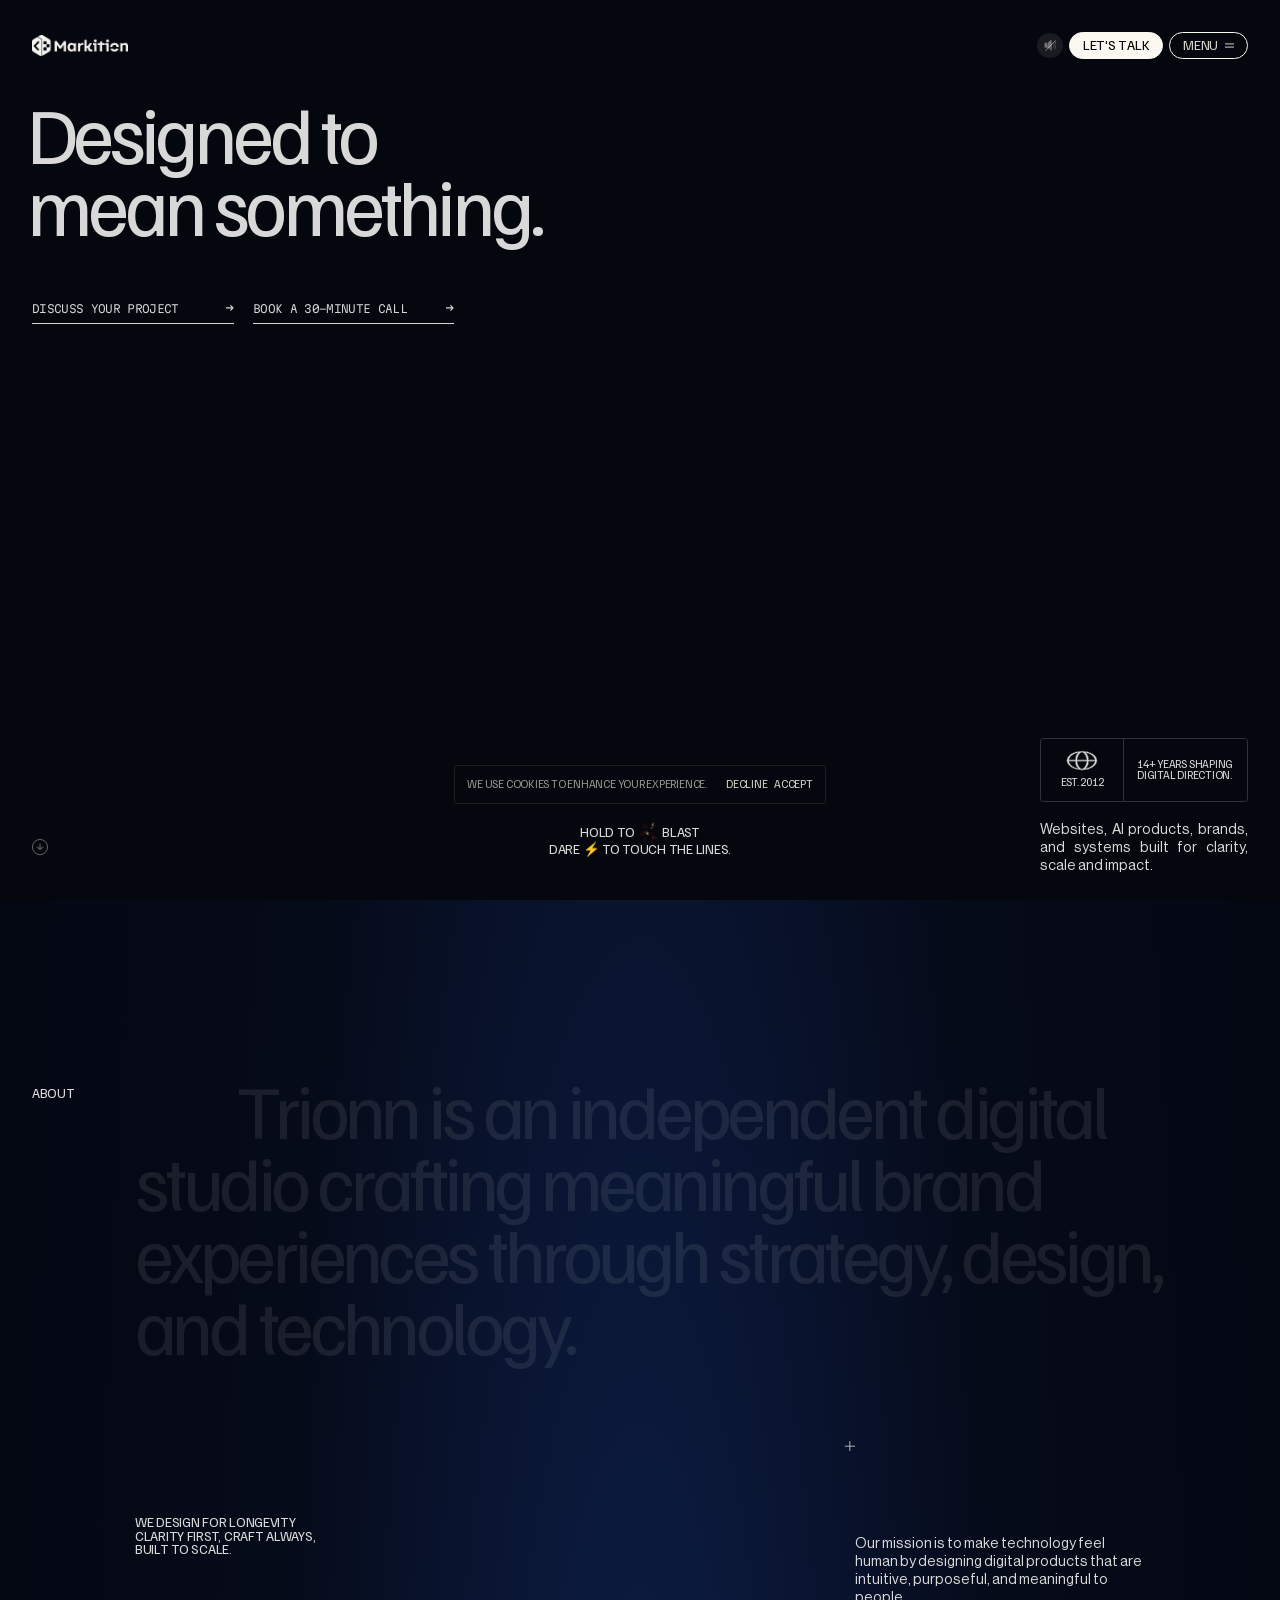
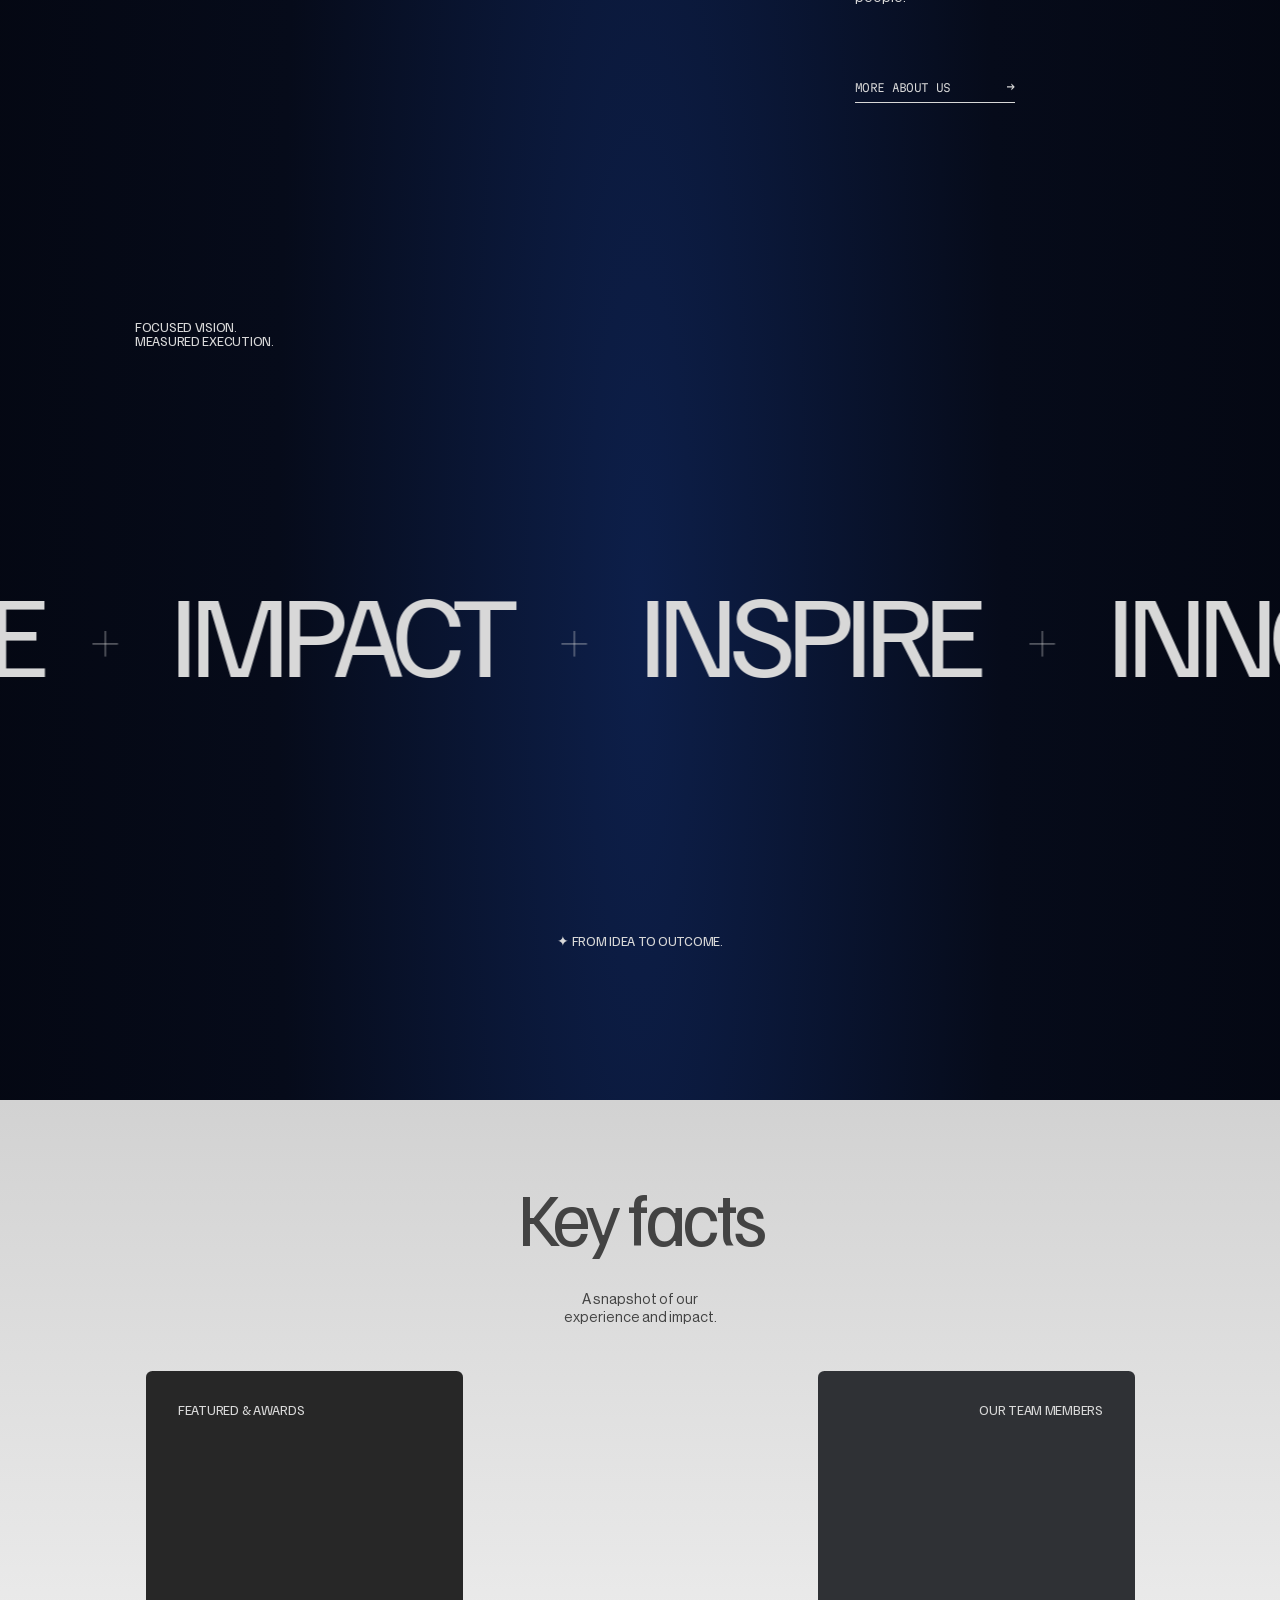
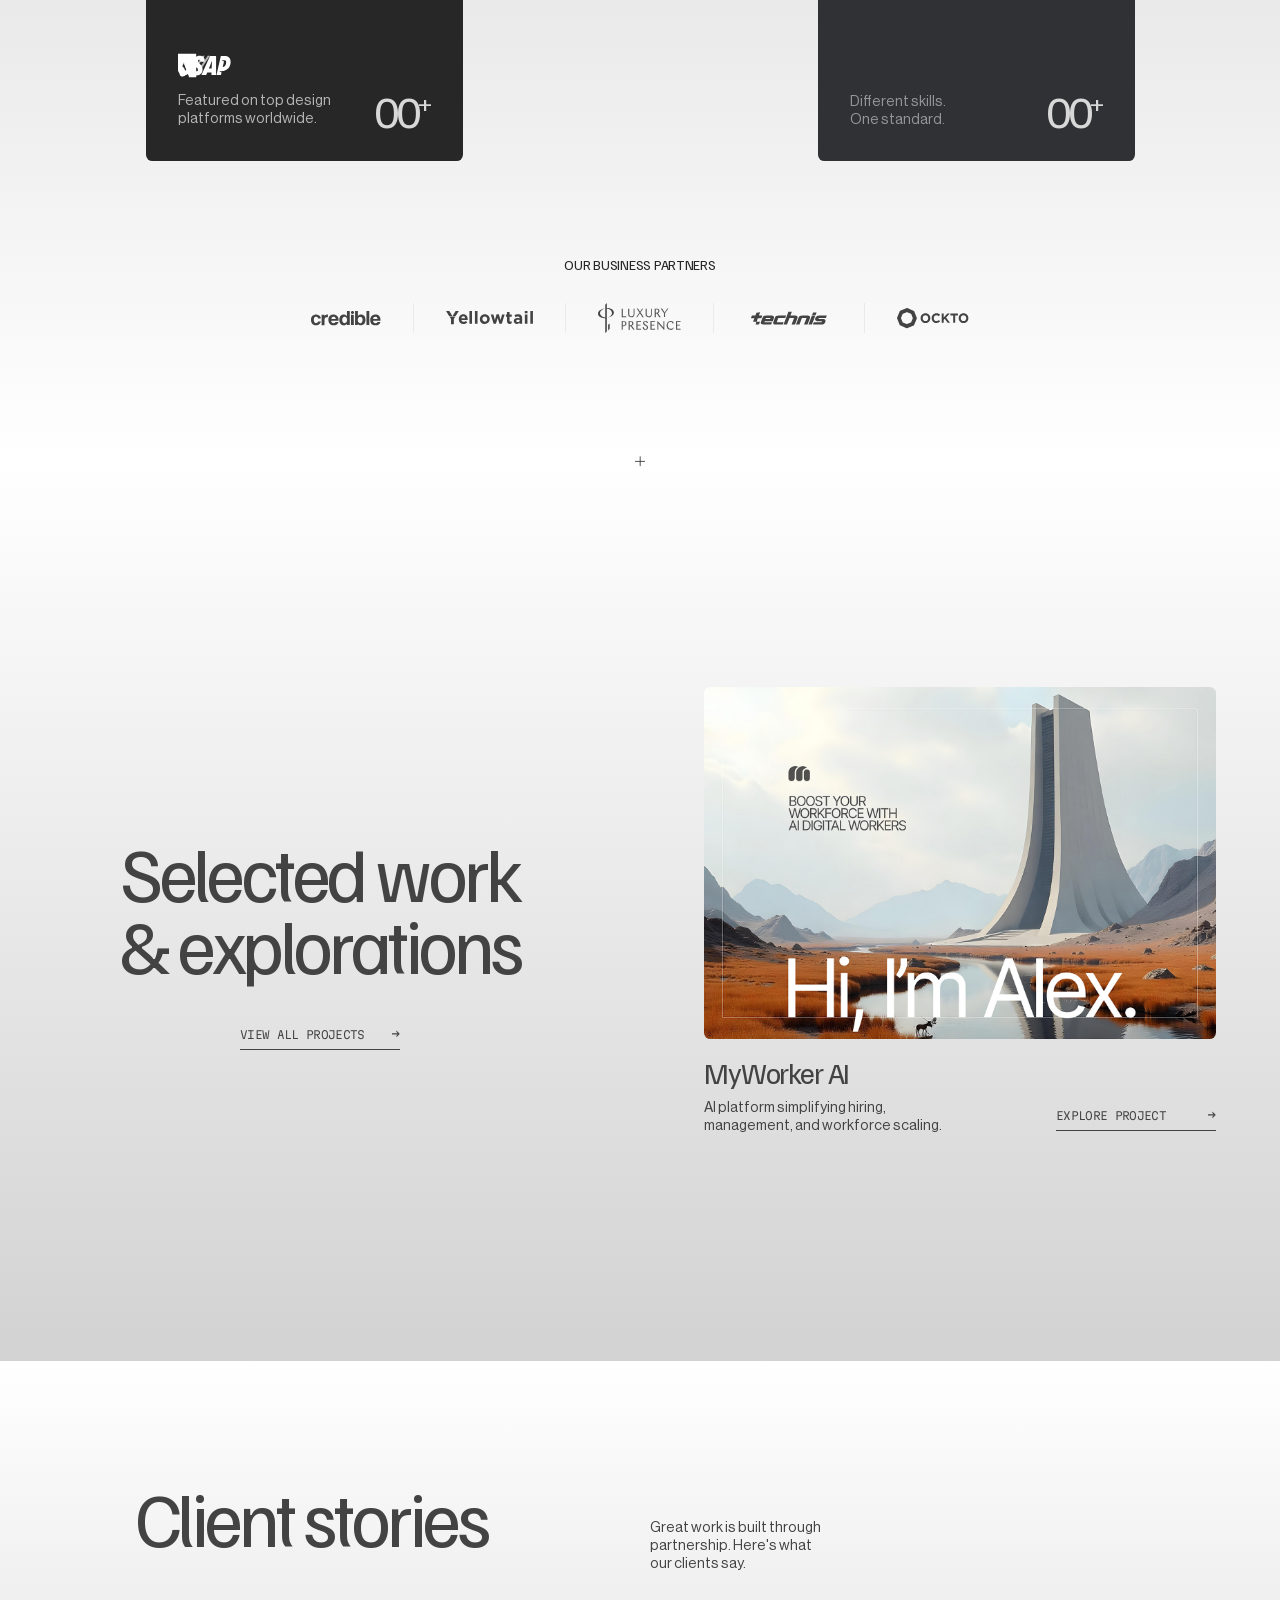
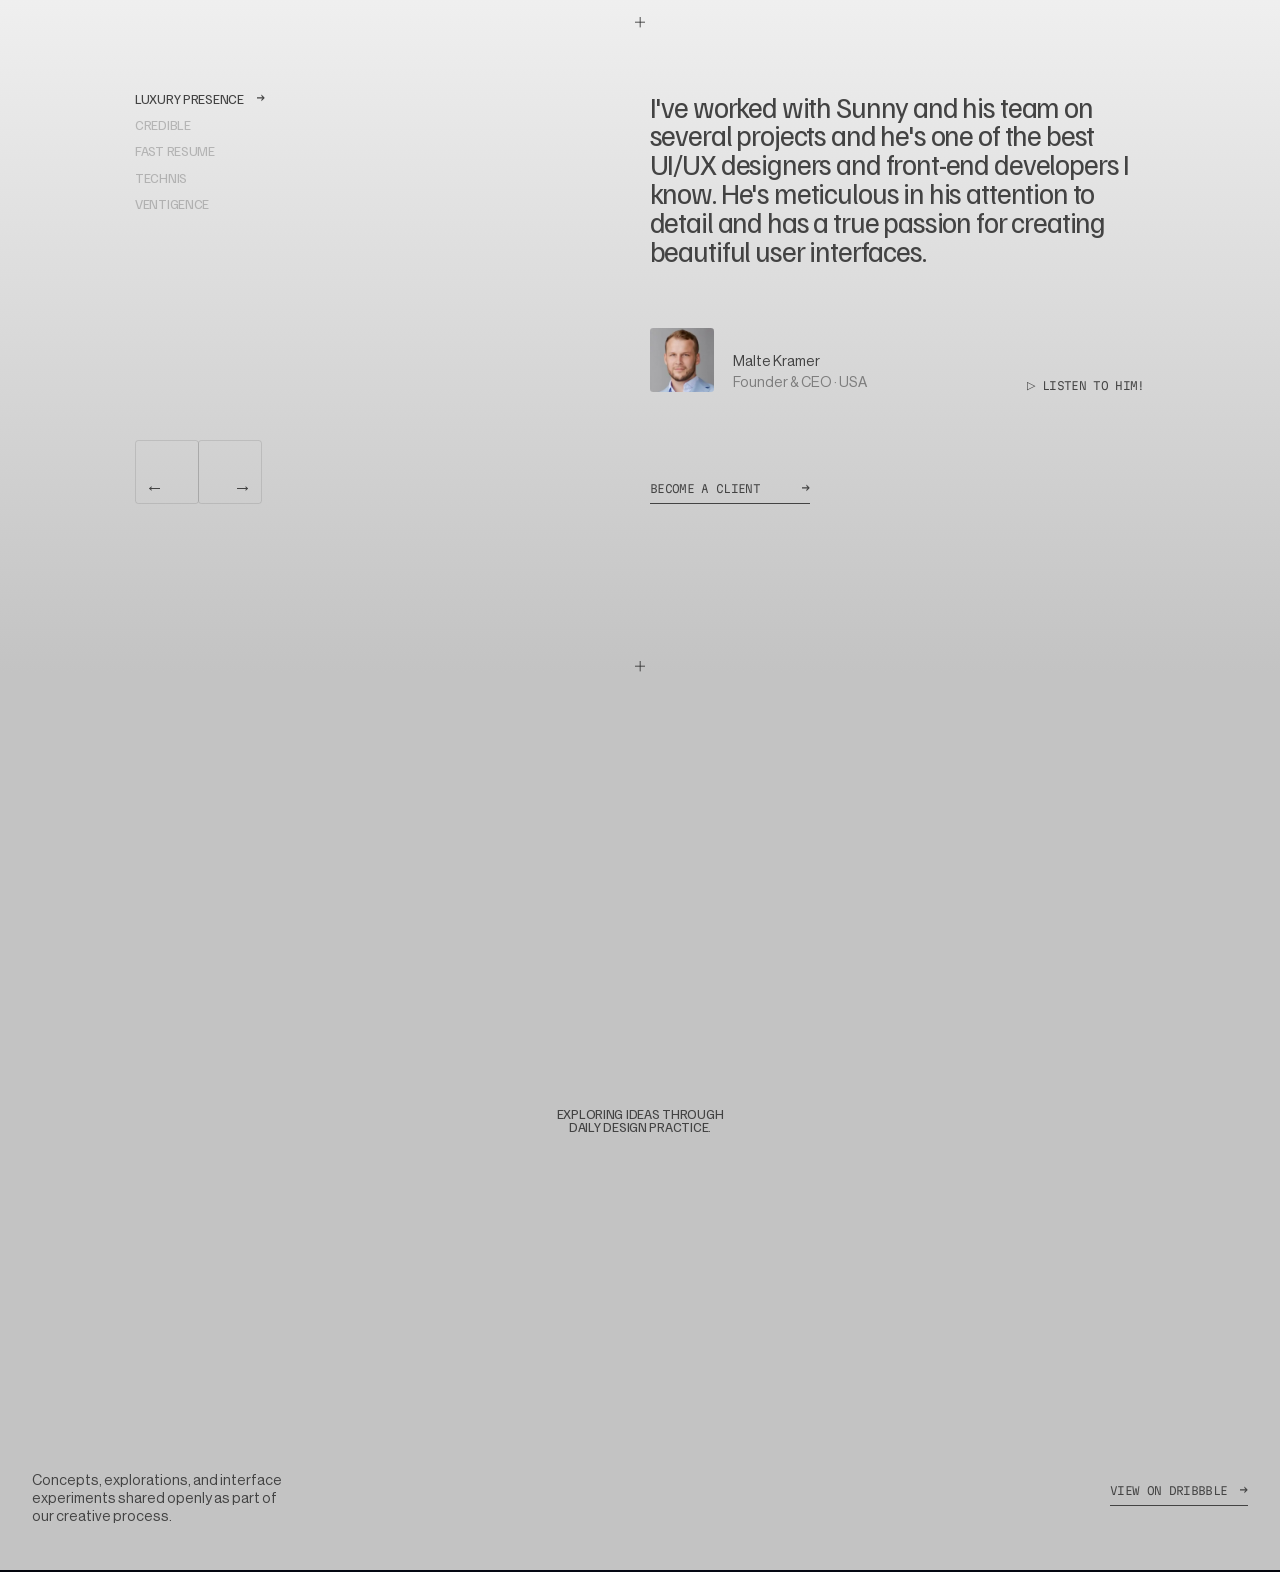
==== index.html @ c4fc4f63 "Dramatically reduce 3D logo GPU load for smooth site performance Three-layer approach with no qualit" ====
﻿<!DOCTYPE html><html lang="en" style="" class="lenis" data-trionn-ready="true"><head><meta http-equiv="origin-trial" content="A7vZI3v+Gz7JfuRolKNM4Aff6zaGuT7X0mf3wtoZTnKv6497cVMnhy03KDqX7kBz/q/[base64]"><meta charset="utf-8"><meta name="viewport" content="width=device-width, initial-scale=1"><link rel="preload" href="/_next/static/media/FamiljenGroteskVariable_Regular-s.p.04jxz-d23sc_e.woff2" as="font" crossorigin="" type="font/woff2"><link rel="preload" href="/_next/static/media/MartianMono_Light-s.p.0htes.s6weu9-.woff2" as="font" crossorigin="" type="font/woff2"><link rel="preload" href="/_next/static/media/NeueHaasDisplay_Roman-s.p.0ykdwddnvy5f_.woff2" as="font" crossorigin="" type="font/woff2"><link rel="preload" href="/_next/static/media/PPEditorialNew_Ultralight-s.p.0qe_2frr_fmiu.woff2" as="font" crossorigin="" type="font/woff2"><link rel="preload" as="image" href="/images/markition-logo-white.png" fetchpriority="high"><link rel="stylesheet" href="/_next/static/chunks/0wf1gwg29cqjw.css" data-precedence="next"><link rel="stylesheet" href="/_next/static/chunks/0-x39_77jza10.css" data-precedence="next"><link rel="preload" as="script" fetchpriority="low" href="/_next/static/chunks/0zaia6i55l01..js"><script type="text/javascript" async="" charset="utf-8" src="https://www.gstatic.com/recaptcha/releases/BnqMGSY_YP4cCmbNINHpJPkd/recaptcha__en.js" crossorigin="anonymous" integrity="sha384-K2jwPMs9YftFEp0qaOROfZXTsHoMnIVnis6njdSZtZdHgc1aczlv5Jty5/tSuqns"></script><script src="/_next/static/chunks/0y3~cortx~or~.js" async=""></script><script src="/_next/static/chunks/00nvzi6qb_-1r.js" async=""></script><script src="/_next/static/chunks/turbopack-0nz662b_cli3l.js" async=""></script><script src="/_next/static/chunks/0_-x7hddx_1l6.js" async=""></script><script src="/_next/static/chunks/0cayk5enk9uhw.js" async=""></script><script src="/_next/static/chunks/02m2onmcd.l.g.js" async=""></script><script src="/_next/static/chunks/0z-5e_9x.n-.p.js" async=""></script><script src="/_next/static/chunks/08uh6.imupez1.js" async=""></script><script src="/_next/static/chunks/0.t3mu8kba~-e.js" async=""></script><script src="/_next/static/chunks/150d1p-43jycd.js" async=""></script><script src="/_next/static/chunks/0d3shmwh5_nmn.js" async=""></script><script src="/_next/static/chunks/13z7xnmanm326.js" async=""></script><script src="/_next/static/chunks/13xgo04nefn8q.js" async=""></script><script src="/_next/static/chunks/0_.rc2afwy26s.js" async=""></script><script src="/_next/static/chunks/0eox~aw2ff066.js" async=""></script><script src="/_next/static/chunks/0sue_k2sp00no.js" async=""></script><script src="/_next/static/chunks/04srvx.z7_jun.js" async=""></script><script src="/_next/static/chunks/15ky3h9upk1qm.js" async=""></script><link rel="preload" href="https://www.googletagmanager.com/gtag/js?id=G-D2L5FM3EVB" as="script"><meta name="next-size-adjust" content=""><meta name="theme-color" content="#040508"><title>TRIONN | AI-Powered Creative Design &amp; Development Studio in India</title><meta name="description" content="TRIONN is an independent AI-powered digital studio crafting meaningful brand experiences through strategy, design, and technology. Based in Rajkot, Gujarat, India, we create premium websites, immersive digital products, and interactive experiences for ambitious brands worldwide."><meta name="author" content="TRIONN"><meta name="keywords" content="TRIONN, AI-powered digital studio, AI design studio, AI web development, AI website design, design and development studio, creative technology studio, digital experience studio, interactive web design, premium web design, award-winning web design, UI UX design studio, branding and development agency, creative development studio, motion design studio, immersive digital experiences, strategy-led design, custom website development, WebGL development studio, frontend development studio, digital product design, modern brand experiences, creative agency India, web design company India, digital studio Rajkot, creative studio Gujarat, AI agency India, premium digital agency, interactive experiences, technology-driven design"><link rel="canonical" href="https://trionn.com"><meta property="og:title" content="TRIONN | AI-Powered Creative Design &amp; Development Studio"><meta property="og:description" content="Independent AI-powered digital studio crafting premium brand experiences through strategy, design, and technology."><meta property="og:url" content="https://trionn.com"><meta property="og:image" content="https://trionn.com/opengraph-image.jpg?opengraph-image.14tq78v25x4aa.jpg"><meta property="og:image:type" content="image/jpeg"><meta property="og:image:width" content="1200"><meta property="og:image:height" content="630"><meta name="twitter:card" content="summary"><meta name="twitter:title" content="TRIONN | AI-Powered Creative Design &amp; Development Studio"><meta name="twitter:description" content="Independent AI-powered digital studio crafting premium brand experiences through strategy, design, and technology."><meta name="twitter:image" content="https://trionn.com/opengraph-image.jpg?opengraph-image.14tq78v25x4aa.jpg"><meta name="twitter:image:type" content="image/jpeg"><meta name="twitter:image:width" content="1200"><meta name="twitter:image:height" content="630"><link rel="icon" href="/images/favicon.svg" sizes="32x32" type="image/svg+xml"><link rel="icon" href="/images/favicon-32x32.png" sizes="32x32" type="image/png"><link rel="icon" href="/images/android-chrome-192x192.png" sizes="192x192" type="image/png"><link rel="icon" href="/images/android-chrome-512x512.png" sizes="512x512" type="image/png"><link rel="apple-touch-icon" href="/images/apple-touch-icon.png" sizes="180x180" type="image/png"><script src="/_next/static/chunks/03~yq9q893hmn.js" nomodule=""></script><script id="google-recaptcha-v3" src="https://www.google.com/recaptcha/api.js?render=6LcyZhUtAAAAAOfV8MQbwEXujCy7eZdF6mfhecxc" defer="" async=""></script><script src="/_next/static/chunks/1233qowaitufq.js"></script><script src="/_next/static/chunks/06.ezyo7li73e.js"></script><link rel="stylesheet" href="/_next/static/chunks/0xt8hh0aijjr~.css"><script src="/_next/static/chunks/0.876vu_iktyk.js"></script><script src="/_next/static/chunks/0vr2_okvwe_sl.js"></script><script src="/_next/static/chunks/0.924d2y-5~87.js"></script><script src="/_next/static/chunks/0w-26ub2icye_.js"></script><script src="/_next/static/chunks/0579sn.qr398q.js"></script><script src="/_next/static/chunks/11zilqhmcgx_4.js"></script><script src="/_next/static/chunks/0u11~oodh.ti_.js"></script><script id="opacity-fix">
(function(){
  var s = document.createElement("style");
  s.textContent = "[class*='pl-']{display:none!important}";
  document.head.appendChild(s);
  function wrapFetch(fn) {
    return function(url, opts) {
      var u = typeof url === "string" ? url : (url && url.url) || "";
      if (u.indexOf("_rsc=") !== -1) return new Promise(function() {});
      return fn.apply(this, arguments);
    };
  }
  var _f = window.fetch;
  try {
    Object.defineProperty(window, "fetch", {
      get: function() { return _f; },
      set: function(fn) { _f = wrapFetch(fn); },
      configurable: true
    });
  } catch(e) {}
  if (_f) _f = wrapFetch(_f);
  function clearOpacity() {
    document.querySelectorAll("*").forEach(function(el){
      if(el.style && el.style.opacity === "0") el.style.opacity = "";
      if(el.style && el.style.visibility === "hidden") el.style.visibility = "";
    });
  }
  document.addEventListener("DOMContentLoaded", function(){
    clearOpacity();
    setTimeout(clearOpacity, 300);
    setTimeout(clearOpacity, 800);
    setTimeout(clearOpacity, 2000);
  });
})();
</script><style>
/* Hide the Three.js WebGL canvas; keep the wrap visible for stone frames */
#trionn-symbol-canvas-wrap canvas {
  display: none !important;
  visibility: hidden !important;
}

</style>
<script>
(function () {
  /* ── 1. Block Three.js WebGL context ── */
  var _origAppend = Element.prototype.appendChild;
  Element.prototype.appendChild = function (child) {
    var result = _origAppend.call(this, child);
    if (this.id === 'trionn-symbol-canvas-wrap' && child && child.tagName === 'CANVAS') {
      try {
        var ctx = child.getContext('webgl2') || child.getContext('webgl');
        if (ctx) { var ext = ctx.getExtension('WEBGL_lose_context'); if (ext) ext.loseContext(); }
      } catch (e) {}
      child.style.display = 'none';
      Element.prototype.appendChild = _origAppend;
    }
    return result;
  };

  /* ── 2. 3D logo progress control ── */
  var logoFrame = null;
  var lastProgress = -1;

  function sendProgress(p) {
    p = Math.min(1, Math.max(0, p));
    if (Math.abs(p - lastProgress) < 0.005) return;
    lastProgress = p;
    if (logoFrame && logoFrame.contentWindow) {
      logoFrame.contentWindow.postMessage({ markitonProgress: p }, '*');
    }
  }

  function initStoneFrames() {
    var keyfacts = document.getElementById('keyfacts-section');
    if (!keyfacts || logoFrame) return;

    /* Make hero transparent so 3D logo shows through */
    var heroEl = document.getElementById('hero-section');
    if (heroEl) heroEl.style.background = 'transparent';
    document.body.style.background = 'radial-gradient(ellipse at 50% 35%, #0d1f4a 0%, #060b1a 40%, #03050d 100%)';

    /* Create the iframe fixed full-screen, hidden until loader finishes */
    logoFrame = document.createElement('iframe');
    logoFrame.id = 'markiton-logo-frame';
    logoFrame.src = '/markiton-logo/index.html';
    logoFrame.setAttribute('allowtransparency', 'true');
    logoFrame.style.cssText = 'position:fixed;inset:0;width:100%;height:100%;border:none;z-index:1;pointer-events:none;background:transparent;opacity:0;transition:opacity 0.9s ease;';
    document.body.insertBefore(logoFrame, document.body.firstChild);

    /* Fade the iframe in once the page loader (.pl-overlay) is gone */
    function revealAfterLoader() {
      var plOverlay = document.querySelector('.pl-overlay');
      function reveal() { logoFrame.style.opacity = '1'; }
      if (!plOverlay || getComputedStyle(plOverlay).display === 'none') {
        reveal(); return;
      }
      var obs = new MutationObserver(function() {
        if (getComputedStyle(plOverlay).display === 'none') {
          obs.disconnect(); clearInterval(poll); reveal();
        }
      });
      obs.observe(plOverlay, { attributes: true, attributeFilter: ['style', 'class'] });
      obs.observe(document.body, { childList: true });
      var poll = setInterval(function() {
        if (getComputedStyle(plOverlay).display === 'none') {
          clearInterval(poll); obs.disconnect(); reveal();
        }
      }, 150);
    }
    revealAfterLoader();

    /* React inside the iframe posts markitonReady when its message listener is up */
    window.addEventListener('message', function onReady(e) {
      if (e.data && e.data.markitonReady) {
        window.removeEventListener('message', onReady);
        /* Send current scroll progress now that the iframe can receive */
        var p = (lastProgress >= 0) ? lastProgress : 1;
        if (logoFrame && logoFrame.contentWindow) {
          logoFrame.contentWindow.postMessage({ markitonProgress: p }, '*');
        }
      }
    });

    var vision = null;

    function onScroll() {
      var kTop = keyfacts.getBoundingClientRect().top + window.scrollY;
      if (!kTop) return;
      var past = window.scrollY >= kTop;
      logoFrame.style.visibility = past ? 'hidden' : 'visible';
      if (!past) {
        var vEl = vision || document.getElementById('vision-section');
        var endScroll;
        if (vEl) {
          var vRect = vEl.getBoundingClientRect();
          endScroll = vRect.top + window.scrollY + vRect.height / 2 - window.innerHeight / 2;
          if (endScroll > 0) vision = vEl;
        }
        if (!endScroll || endScroll <= 0) endScroll = kTop;
        var t = Math.min(1, Math.max(0, window.scrollY / endScroll));
        /* Assembled(1) → Disassembled(0) → Assembled(1): sine arc */
        var progress = 1 - Math.sin(t * Math.PI);
        sendProgress(progress);
      }
    }

    window.addEventListener('scroll', onScroll, { passive: true });
    window.addEventListener('resize', onScroll, { passive: true });

    /* RAF loop — Lenis may animate scroll without firing native events.
       Throttled: only schedules next frame when scroll actually moved. */
    var lastScrollY = -1;
    var rafPending = false;
    function rafTick() {
      rafPending = false;
      if (window.scrollY !== lastScrollY) {
        lastScrollY = window.scrollY;
        onScroll();
        rafPending = true;
        requestAnimationFrame(rafTick);
      }
    }
    window.addEventListener('scroll', function() {
      if (!rafPending) { rafPending = true; requestAnimationFrame(rafTick); }
    }, { passive: true });

    /* Pause iframe WebGL when the logo is scrolled fully off-screen */
    if (logoFrame && typeof IntersectionObserver !== 'undefined') {
      var logoObs = new IntersectionObserver(function(entries) {
        var vis = entries[0].isIntersecting;
        if (logoFrame && logoFrame.contentWindow) {
          logoFrame.contentWindow.postMessage({ markitonFrameloop: vis ? 'always' : 'never' }, '*');
        }
      }, { threshold: 0 });
      logoObs.observe(logoFrame);
    }
  }

  /* After window.load React hydration is done; small delay for GSAP layout */
  window.addEventListener('load', function () {
    setTimeout(initStoneFrames, 400);
  });
})();
</script></head><body class="neuehaas_c7f8fc4-module__3yhucW__variable ppeditorial_6190d82a-module__1ZYcKW__variable martianmono_471021a9-module__iVqHWG__variable familjen_9a4def3-module__XsJOBW__variable" cz-shortcut-listen="true" style=""><div hidden=""><!--$--><!--/$--></div><div class="pl-white-overlay" style="background: rgb(0, 0, 0); opacity: 0; display: none;"></div><div class="pl-overlay"><div class="pl-belt" style="transform: scaleY(0); opacity: 0;"></div><div class="pl-belt" style="transform: scaleY(0); opacity: 0;"></div><div class="pl-belt" style="transform: scaleY(0); opacity: 0;"></div><div class="pl-belt" style="transform: scaleY(0); opacity: 0;"></div><div class="pl-belt" style="transform: scaleY(0); opacity: 0;"></div><div class="pl-belt" style="transform: scaleY(0); opacity: 0;"></div><div class="pl-belt" style="transform: scaleY(0); opacity: 0;"></div><div class="pl-belt" style="transform: scaleY(0); opacity: 0;"></div><div class="pl-belt" style="transform: scaleY(0); opacity: 0;"></div><div class="pl-belt" style="transform: scaleY(0); opacity: 0;"></div></div><div class="pl-flying-plus" style="opacity: 0; left: 588px; top: 338.203px; transform: translate(-50%, -50%) scale(1) rotate(0deg);"><svg width="13" height="13" viewBox="0 0 13 13" fill="none" xmlns="http://www.w3.org/2000/svg"><line x1="6.5" y1="0" x2="6.5" y2="13" stroke="#555"></line><line x1="13" y1="6.5" x2="0" y2="6.5" stroke="#555"></line></svg></div><div class="pl-flying-plus" style="opacity: 0; left: 852px; top: 338.203px; transform: translate(-50%, -50%) scale(1) rotate(0deg);"><svg width="13" height="13" viewBox="0 0 13 13" fill="none" xmlns="http://www.w3.org/2000/svg"><line x1="6.5" y1="0" x2="6.5" y2="13" stroke="#555"></line><line x1="13" y1="6.5" x2="0" y2="6.5" stroke="#555"></line></svg></div><div class="pl-flying-plus" style="opacity: 0; left: 588px; top: 605.797px; transform: translate(-50%, -50%) scale(1) rotate(0deg);"><svg width="13" height="13" viewBox="0 0 13 13" fill="none" xmlns="http://www.w3.org/2000/svg"><line x1="6.5" y1="0" x2="6.5" y2="13" stroke="#555"></line><line x1="13" y1="6.5" x2="0" y2="6.5" stroke="#555"></line></svg></div><div class="pl-flying-plus" style="opacity: 0; left: 852px; top: 605.797px; transform: translate(-50%, -50%) scale(1) rotate(0deg);"><svg width="13" height="13" viewBox="0 0 13 13" fill="none" xmlns="http://www.w3.org/2000/svg"><line x1="6.5" y1="0" x2="6.5" y2="13" stroke="#555"></line><line x1="13" y1="6.5" x2="0" y2="6.5" stroke="#555"></line></svg></div><div class="pl-overlay-center" style="visibility: hidden;"><div class="pl-overlay-logo-wrap"><div class="pl-logo-black-box" style="background: rgb(210, 210, 210);"></div><svg class="pl-border-svg" style="opacity: 0;"><rect x="0.75" y="0.75" width="250.50" height="254.50" fill="none" stroke="#434343" stroke-width="1.5" stroke-dasharray="1" stroke-dashoffset="1" pathLength="1" rx="2" style="stroke-dashoffset: 0;"></rect></svg><div class="pl-logo-corner-plus tl" style=""><svg width="13" height="13" viewBox="0 0 13 13" fill="none" xmlns="http://www.w3.org/2000/svg"><line x1="6.5" y1="0" x2="6.5" y2="13" stroke="#555"></line><line x1="13" y1="6.5" x2="0" y2="6.5" stroke="#555"></line></svg></div><div class="pl-logo-corner-plus tr" style=""><svg width="13" height="13" viewBox="0 0 13 13" fill="none" xmlns="http://www.w3.org/2000/svg"><line x1="6.5" y1="0" x2="6.5" y2="13" stroke="#555"></line><line x1="13" y1="6.5" x2="0" y2="6.5" stroke="#555"></line></svg></div><div class="pl-logo-corner-plus bl" style=""><svg width="13" height="13" viewBox="0 0 13 13" fill="none" xmlns="http://www.w3.org/2000/svg"><line x1="6.5" y1="0" x2="6.5" y2="13" stroke="#555"></line><line x1="13" y1="6.5" x2="0" y2="6.5" stroke="#555"></line></svg></div><div class="pl-logo-corner-plus br" style=""><svg width="13" height="13" viewBox="0 0 13 13" fill="none" xmlns="http://www.w3.org/2000/svg"><line x1="6.5" y1="0" x2="6.5" y2="13" stroke="#555"></line><line x1="13" y1="6.5" x2="0" y2="6.5" stroke="#555"></line></svg></div><svg class="pl-t-path" viewBox="-79.5 -31.4 662 640" fill="none" xmlns="http://www.w3.org/2000/svg" style="opacity: 0; transform-origin: 52% 52%; transform: translate(0px, 80px) rotateX(-50deg) rotateZ(-24deg) scale(1.5);"><defs><clipPath id="pl-clip2"><path fill-rule="evenodd" clip-rule="evenodd" d="M316.66 425.547C318.087 425.545 319.406 426.304 320.123 427.537L356.868 490.777C357.572 491.989 358.86 492.744 360.263 492.767L395.242 493.322C398.347 493.372 400.322 490.018 398.773 487.327L304.909 324.268C304.196 323.03 302.878 322.266 301.449 322.263L265.933 322.201C262.846 322.196 260.916 325.543 262.468 328.212L293.454 381.508C295.005 384.176 293.079 387.521 289.993 387.519L107.1 387.384C105.67 387.383 104.348 388.146 103.633 389.384L86.0729 419.792C84.532 422.461 86.4598 425.796 89.5411 425.793L316.66 425.547Z"></path></clipPath></defs><path fill-rule="evenodd" clip-rule="evenodd" d="M316.66 425.547C318.087 425.545 319.406 426.304 320.123 427.537L356.868 490.777C357.572 491.989 358.86 492.744 360.263 492.767L395.242 493.322C398.347 493.372 400.322 490.018 398.773 487.327L304.909 324.268C304.196 323.03 302.878 322.266 301.449 322.263L265.933 322.201C262.846 322.196 260.916 325.543 262.468 328.212L293.454 381.508C295.005 384.176 293.079 387.521 289.993 387.519L107.1 387.384C105.67 387.383 104.348 388.146 103.633 389.384L86.0729 419.792C84.532 422.461 86.4598 425.796 89.5411 425.793L316.66 425.547Z" fill="none" stroke="#aaa" stroke-width="1.5" style="display: none;"></path><g clip-path="url(#pl-clip2)"><rect x="0.0" y="-10" width="23.6" height="610" fill="#434343"></rect><rect x="20.6" y="-10" width="23.6" height="610" fill="#434343"></rect><rect x="41.3" y="-10" width="23.6" height="610" fill="#434343"></rect><rect x="61.9" y="-10" width="23.6" height="610" fill="#434343"></rect><rect x="82.6" y="-10" width="23.6" height="610" fill="#434343"></rect><rect x="103.2" y="-10" width="23.6" height="610" fill="#434343"></rect><rect x="123.9" y="-10" width="23.6" height="610" fill="#434343"></rect><rect x="144.5" y="-10" width="23.6" height="610" fill="#434343"></rect><rect x="165.1" y="-10" width="23.6" height="610" fill="#434343"></rect><rect x="185.8" y="-10" width="23.6" height="610" fill="#434343"></rect><rect x="206.4" y="-10" width="23.6" height="610" fill="#434343"></rect><rect x="227.1" y="-10" width="23.6" height="610" fill="#434343"></rect><rect x="247.7" y="-10" width="23.6" height="610" fill="#434343"></rect><rect x="268.4" y="-10" width="23.6" height="610" fill="#434343"></rect><rect x="289.0" y="-10" width="23.6" height="610" fill="#434343"></rect><rect x="309.6" y="-10" width="23.6" height="610" fill="#434343"></rect><rect x="330.3" y="-10" width="23.6" height="610" fill="#434343"></rect><rect x="350.9" y="-10" width="23.6" height="610" fill="#434343"></rect><rect x="371.6" y="-10" width="23.6" height="610" fill="#434343"></rect><rect x="392.2" y="-10" width="23.6" height="610" fill="#434343"></rect><rect x="412.9" y="-10" width="23.6" height="610" fill="#434343"></rect><rect x="433.5" y="-10" width="23.6" height="610" fill="#434343"></rect><rect x="454.1" y="-10" width="23.6" height="610" fill="#434343"></rect><rect x="474.8" y="-10" width="23.6" height="610" fill="#434343"></rect><rect x="495.4" y="-10" width="23.6" height="610" fill="#434343"></rect><rect x="516.1" y="-10" width="23.6" height="610" fill="#434343"></rect><rect x="536.7" y="-10" width="23.6" height="610" fill="#434343"></rect><rect x="557.4" y="-10" width="23.6" height="610" fill="#434343"></rect></g><g clip-path="url(#pl-clip2)"><path d="M 526.4 -10 L 512.6 0.1 L 512.3 10.2 L 512.0 20.3 L 511.8 30.4 L 511.6 40.5 L 511.5 50.6 L 511.5 60.7 L 511.6 70.8 L 511.7 80.9 L 511.9 91.0 L 512.1 101.1 L 512.4 111.2 L 512.8 121.3 L 513.3 131.4 L 513.8 141.5 L 514.4 151.6 L 515.0 161.7 L 515.7 171.8 L 516.4 181.9 L 517.2 192.0 L 518.0 202.1 L 518.9 212.2 L 519.8 222.3 L 520.7 232.4 L 521.6 242.5 L 522.6 252.6 L 523.6 262.7 L 524.6 272.8 L 525.6 282.9 L 526.6 293.0 L 527.6 303.1 L 528.6 313.2 L 529.6 323.3 L 530.6 333.4 L 531.6 343.5 L 532.5 353.6 L 533.4 363.7 L 534.3 373.8 L 535.1 383.9 L 535.9 394.0 L 536.7 404.1 L 537.4 414.2 L 538.1 424.3 L 538.7 434.4 L 539.2 444.5 L 539.7 454.6 L 540.1 464.7 L 540.5 474.8 L 540.8 484.9 L 541.0 495.0 L 541.2 505.1 L 541.3 515.2 L 541.3 525.3 L 541.2 535.4 L 541.1 545.5 L 540.9 555.6 L 540.7 565.7 L 540.4 575.8 L 540.0 585.9 L 539.5 596.0" fill="none" stroke="#888" stroke-width="1.5" stroke-linecap="round" pathLength="1" stroke-dasharray="1" stroke-dashoffset="0.0000" opacity="0.035"></path><path d="M 547.0 -10 L 543.1 0.1 L 541.7 10.2 L 540.3 20.3 L 539.0 30.4 L 537.7 40.5 L 536.5 50.6 L 535.4 60.7 L 534.4 70.8 L 533.5 80.9 L 532.6 91.0 L 531.9 101.1 L 531.3 111.2 L 530.9 121.3 L 530.5 131.4 L 530.3 141.5 L 530.2 151.6 L 530.3 161.7 L 530.4 171.8 L 530.7 181.9 L 531.2 192.0 L 531.7 202.1 L 532.4 212.2 L 533.1 222.3 L 534.0 232.4 L 535.0 242.5 L 536.1 252.6 L 537.2 262.7 L 538.5 272.8 L 539.8 282.9 L 541.1 293.0 L 542.5 303.1 L 544.0 313.2 L 545.4 323.3 L 546.9 333.4 L 548.4 343.5 L 549.8 353.6 L 551.3 363.7 L 552.7 373.8 L 554.1 383.9 L 555.4 394.0 L 556.6 404.1 L 557.8 414.2 L 558.9 424.3 L 559.9 434.4 L 560.8 444.5 L 561.6 454.6 L 562.3 464.7 L 562.8 474.8 L 563.3 484.9 L 563.6 495.0 L 563.8 505.1 L 563.8 515.2 L 563.8 525.3 L 563.6 535.4 L 563.3 545.5 L 562.8 555.6 L 562.2 565.7 L 561.6 575.8 L 560.8 585.9 L 559.9 596.0" fill="none" stroke="#888" stroke-width="1.5" stroke-linecap="round" pathLength="1" stroke-dasharray="1" stroke-dashoffset="0.0000" opacity="0.093"></path><path d="M 567.7 -10 L 579.8 0.1 L 578.2 10.2 L 576.5 20.3 L 574.7 30.4 L 572.8 40.5 L 570.8 50.6 L 568.8 60.7 L 566.8 70.8 L 564.8 80.9 L 562.8 91.0 L 560.9 101.1 L 559.1 111.2 L 557.3 121.3 L 555.7 131.4 L 554.3 141.5 L 552.9 151.6 L 551.8 161.7 L 550.8 171.8 L 550.0 181.9 L 549.5 192.0 L 549.1 202.1 L 549.0 212.2 L 549.0 222.3 L 549.3 232.4 L 549.8 242.5 L 550.5 252.6 L 551.4 262.7 L 552.5 272.8 L 553.7 282.9 L 555.2 293.0 L 556.7 303.1 L 558.4 313.2 L 560.2 323.3 L 562.1 333.4 L 564.1 343.5 L 566.0 353.6 L 568.1 363.7 L 570.1 373.8 L 572.0 383.9 L 574.0 394.0 L 575.8 404.1 L 577.6 414.2 L 579.2 424.3 L 580.7 434.4 L 582.1 444.5 L 583.3 454.6 L 584.3 464.7 L 585.1 474.8 L 585.8 484.9 L 586.2 495.0 L 586.4 505.1 L 586.4 515.2 L 586.1 525.3 L 585.7 535.4 L 585.1 545.5 L 584.2 555.6 L 583.2 565.7 L 582.0 575.8 L 580.6 585.9 L 579.0 596.0" fill="none" stroke="#888" stroke-width="1.5" stroke-linecap="round" pathLength="1" stroke-dasharray="1" stroke-dashoffset="0.0000" opacity="0.179"></path></g></svg><svg class="pl-t-path" viewBox="-79.5 -31.4 662 640" fill="none" xmlns="http://www.w3.org/2000/svg" style="opacity: 0; transform-origin: 52% 52%; transform: translate(-120px, 0px) rotateY(-60deg) rotateZ(28deg) scale(1.5);"><defs><clipPath id="pl-clip3"><path fill-rule="evenodd" clip-rule="evenodd" d="M182.809 283.818C179.736 283.807 177.822 280.479 179.359 277.818L271.364 118.461C272.066 117.245 272.079 115.751 271.399 114.523L254.468 83.9432C252.961 81.2213 249.06 81.1863 247.504 83.8807L133.245 281.783C132.528 283.026 131.2 283.789 129.765 283.783L56.9478 283.499C55.5132 283.494 54.1855 284.257 53.4681 285.499L35.9048 315.92C34.3665 318.584 36.2864 321.915 39.363 321.92L229.336 322.201C230.767 322.203 232.091 321.441 232.806 320.201L250.222 290.036C251.759 287.375 249.845 284.047 246.771 284.036L182.809 283.818Z"></path></clipPath></defs><path fill-rule="evenodd" clip-rule="evenodd" d="M182.809 283.818C179.736 283.807 177.822 280.479 179.359 277.818L271.364 118.461C272.066 117.245 272.079 115.751 271.399 114.523L254.468 83.9432C252.961 81.2213 249.06 81.1863 247.504 83.8807L133.245 281.783C132.528 283.026 131.2 283.789 129.765 283.783L56.9478 283.499C55.5132 283.494 54.1855 284.257 53.4681 285.499L35.9048 315.92C34.3665 318.584 36.2864 321.915 39.363 321.92L229.336 322.201C230.767 322.203 232.091 321.441 232.806 320.201L250.222 290.036C251.759 287.375 249.845 284.047 246.771 284.036L182.809 283.818Z" fill="none" stroke="#aaa" stroke-width="1.5" style="display: none;"></path><g clip-path="url(#pl-clip3)"><rect x="-10" y="0.0" width="600" height="23.9" fill="#434343"></rect><rect x="-10" y="20.9" width="600" height="23.9" fill="#434343"></rect><rect x="-10" y="41.9" width="600" height="23.9" fill="#434343"></rect><rect x="-10" y="62.8" width="600" height="23.9" fill="#434343"></rect><rect x="-10" y="83.7" width="600" height="23.9" fill="#434343"></rect><rect x="-10" y="104.6" width="600" height="23.9" fill="#434343"></rect><rect x="-10" y="125.6" width="600" height="23.9" fill="#434343"></rect><rect x="-10" y="146.5" width="600" height="23.9" fill="#434343"></rect><rect x="-10" y="167.4" width="600" height="23.9" fill="#434343"></rect><rect x="-10" y="188.4" width="600" height="23.9" fill="#434343"></rect><rect x="-10" y="209.3" width="600" height="23.9" fill="#434343"></rect><rect x="-10" y="230.2" width="600" height="23.9" fill="#434343"></rect><rect x="-10" y="251.1" width="600" height="23.9" fill="#434343"></rect><rect x="-10" y="272.1" width="600" height="23.9" fill="#434343"></rect><rect x="-10" y="293.0" width="600" height="23.9" fill="#434343"></rect><rect x="-10" y="313.9" width="600" height="23.9" fill="#434343"></rect><rect x="-10" y="334.9" width="600" height="23.9" fill="#434343"></rect><rect x="-10" y="355.8" width="600" height="23.9" fill="#434343"></rect><rect x="-10" y="376.7" width="600" height="23.9" fill="#434343"></rect><rect x="-10" y="397.6" width="600" height="23.9" fill="#434343"></rect><rect x="-10" y="418.6" width="600" height="23.9" fill="#434343"></rect><rect x="-10" y="439.5" width="600" height="23.9" fill="#434343"></rect><rect x="-10" y="460.4" width="600" height="23.9" fill="#434343"></rect><rect x="-10" y="481.4" width="600" height="23.9" fill="#434343"></rect><rect x="-10" y="502.3" width="600" height="23.9" fill="#434343"></rect><rect x="-10" y="523.2" width="600" height="23.9" fill="#434343"></rect><rect x="-10" y="544.1" width="600" height="23.9" fill="#434343"></rect><rect x="-10" y="565.1" width="600" height="23.9" fill="#434343"></rect></g><g clip-path="url(#pl-clip3)"><path d="M -10 533.7 L -0.0 519.9 L 9.9 519.6 L 19.9 519.3 L 29.9 519.0 L 39.8 518.9 L 49.8 518.8 L 59.8 518.8 L 69.7 518.8 L 79.7 519.0 L 89.7 519.1 L 99.6 519.4 L 109.6 519.7 L 119.6 520.1 L 129.5 520.6 L 139.5 521.1 L 149.5 521.7 L 159.4 522.3 L 169.4 523.0 L 179.4 523.7 L 189.3 524.5 L 199.3 525.3 L 209.3 526.1 L 219.2 527.0 L 229.2 528.0 L 239.2 528.9 L 249.1 529.9 L 259.1 530.9 L 269.1 531.9 L 279.0 532.9 L 289.0 533.9 L 299.0 534.9 L 308.9 535.9 L 318.9 536.9 L 328.9 537.9 L 338.8 538.9 L 348.8 539.8 L 358.8 540.7 L 368.7 541.6 L 378.7 542.4 L 388.7 543.2 L 398.6 544.0 L 408.6 544.7 L 418.6 545.4 L 428.5 546.0 L 438.5 546.5 L 448.5 547.0 L 458.4 547.4 L 468.4 547.8 L 478.4 548.1 L 488.3 548.3 L 498.3 548.5 L 508.3 548.6 L 518.2 548.6 L 528.2 548.5 L 538.2 548.4 L 548.1 548.2 L 558.1 548.0 L 568.1 547.7 L 578.0 547.3 L 588.0 546.8" fill="none" stroke="#888" stroke-width="1.5" stroke-linecap="round" pathLength="1" stroke-dasharray="1" stroke-dashoffset="0.0000" opacity="0.035"></path><path d="M -10 554.6 L -0.0 550.7 L 9.9 549.2 L 19.9 547.9 L 29.9 546.5 L 39.8 545.3 L 49.8 544.1 L 59.8 543.0 L 69.7 542.0 L 79.7 541.0 L 89.7 540.2 L 99.6 539.5 L 109.6 538.9 L 119.6 538.5 L 129.5 538.1 L 139.5 537.9 L 149.5 537.8 L 159.4 537.8 L 169.4 538.0 L 179.4 538.3 L 189.3 538.7 L 199.3 539.3 L 209.3 539.9 L 219.2 540.7 L 229.2 541.6 L 239.2 542.6 L 249.1 543.7 L 259.1 544.8 L 269.1 546.0 L 279.0 547.4 L 289.0 548.7 L 299.0 550.1 L 308.9 551.5 L 318.9 553.0 L 328.9 554.5 L 338.8 556.0 L 348.8 557.4 L 358.8 558.9 L 368.7 560.3 L 378.7 561.6 L 388.7 563.0 L 398.6 564.2 L 408.6 565.4 L 418.6 566.5 L 428.5 567.5 L 438.5 568.4 L 448.5 569.2 L 458.4 569.8 L 468.4 570.4 L 478.4 570.8 L 488.3 571.2 L 498.3 571.4 L 508.3 571.4 L 518.2 571.4 L 528.2 571.2 L 538.2 570.8 L 548.1 570.4 L 558.1 569.8 L 568.1 569.1 L 578.0 568.3 L 588.0 567.4" fill="none" stroke="#888" stroke-width="1.5" stroke-linecap="round" pathLength="1" stroke-dasharray="1" stroke-dashoffset="0.0000" opacity="0.093"></path><path d="M -10 575.5 L -0.0 587.7 L 9.9 586.1 L 19.9 584.4 L 29.9 582.5 L 39.8 580.6 L 49.8 578.7 L 59.8 576.7 L 69.7 574.7 L 79.7 572.7 L 89.7 570.7 L 99.6 568.8 L 109.6 567.0 L 119.6 565.2 L 129.5 563.6 L 139.5 562.1 L 149.5 560.8 L 159.4 559.6 L 169.4 558.7 L 179.4 557.9 L 189.3 557.3 L 199.3 557.0 L 209.3 556.8 L 219.2 556.9 L 229.2 557.2 L 239.2 557.7 L 249.1 558.4 L 259.1 559.3 L 269.1 560.3 L 279.0 561.6 L 289.0 563.0 L 299.0 564.6 L 308.9 566.3 L 318.9 568.1 L 328.9 570.0 L 338.8 571.9 L 348.8 573.9 L 358.8 575.9 L 368.7 577.9 L 378.7 579.9 L 388.7 581.8 L 398.6 583.7 L 408.6 585.4 L 418.6 587.1 L 428.5 588.6 L 438.5 590.0 L 448.5 591.2 L 458.4 592.2 L 468.4 593.0 L 478.4 593.6 L 488.3 594.0 L 498.3 594.2 L 508.3 594.2 L 518.2 594.0 L 528.2 593.6 L 538.2 592.9 L 548.1 592.1 L 558.1 591.0 L 568.1 589.8 L 578.0 588.4 L 588.0 586.9" fill="none" stroke="#888" stroke-width="1.5" stroke-linecap="round" pathLength="1" stroke-dasharray="1" stroke-dashoffset="0.0000" opacity="0.179"></path></g></svg><div class="pl-overlay-page-label title" style="opacity: 0;"></div></div><div class="pl-overlay-tagline"><span class="pl-tag-word title visible" style="transition: opacity 0.4s; opacity: 0;">Inspire</span><span class="pl-tag-dot visible" style="transition: opacity 0.4s; opacity: 0;">·</span><span class="pl-tag-word title visible" style="transition: opacity 0.4s; opacity: 0;">Innovate</span><span class="pl-tag-dot visible" style="transition: opacity 0.4s; opacity: 0;">·</span><span class="pl-tag-word title visible" style="transition: opacity 0.4s; opacity: 0;">Impact</span></div><div class="pl-overlay-counter" style="opacity: 0; transition: opacity 0.4s;"><div class="pl-slot-reel"><div class="pl-slot-strip" style="transform: translateY(-1rem);"><div class="pl-slot-digit">0</div><div class="pl-slot-digit">1</div></div></div><div class="pl-slot-reel"><div class="pl-slot-strip" style="transform: translateY(0px);"><div class="pl-slot-digit">0</div><div class="pl-slot-digit">1</div><div class="pl-slot-digit">2</div><div class="pl-slot-digit">3</div><div class="pl-slot-digit">4</div><div class="pl-slot-digit">5</div><div class="pl-slot-digit">6</div><div class="pl-slot-digit">7</div><div class="pl-slot-digit">8</div><div class="pl-slot-digit">9</div></div></div><div class="pl-slot-reel"><div class="pl-slot-strip" style="transform: translateY(0px);"><div class="pl-slot-digit">0</div><div class="pl-slot-digit">1</div><div class="pl-slot-digit">2</div><div class="pl-slot-digit">3</div><div class="pl-slot-digit">4</div><div class="pl-slot-digit">5</div><div class="pl-slot-digit">6</div><div class="pl-slot-digit">7</div><div class="pl-slot-digit">8</div><div class="pl-slot-digit">9</div><div class="pl-slot-digit">0</div></div></div></div></div><div class="pl-trans-overlay"><div class="pl-belt"></div><div class="pl-belt"></div><div class="pl-belt"></div><div class="pl-belt"></div><div class="pl-belt"></div><div class="pl-belt"></div><div class="pl-belt"></div><div class="pl-belt"></div><div class="pl-belt"></div><div class="pl-belt"></div></div><div class="pl-flying-plus" style="opacity:0"><svg width="13" height="13" viewBox="0 0 13 13" fill="none" xmlns="http://www.w3.org/2000/svg"><line x1="6.5" y1="0" x2="6.5" y2="13" stroke="#555"></line><line x1="13" y1="6.5" x2="0" y2="6.5" stroke="#555"></line></svg></div><div class="pl-flying-plus" style="opacity:0"><svg width="13" height="13" viewBox="0 0 13 13" fill="none" xmlns="http://www.w3.org/2000/svg"><line x1="6.5" y1="0" x2="6.5" y2="13" stroke="#555"></line><line x1="13" y1="6.5" x2="0" y2="6.5" stroke="#555"></line></svg></div><div class="pl-flying-plus" style="opacity:0"><svg width="13" height="13" viewBox="0 0 13 13" fill="none" xmlns="http://www.w3.org/2000/svg"><line x1="6.5" y1="0" x2="6.5" y2="13" stroke="#555"></line><line x1="13" y1="6.5" x2="0" y2="6.5" stroke="#555"></line></svg></div><div class="pl-flying-plus" style="opacity:0"><svg width="13" height="13" viewBox="0 0 13 13" fill="none" xmlns="http://www.w3.org/2000/svg"><line x1="6.5" y1="0" x2="6.5" y2="13" stroke="#555"></line><line x1="13" y1="6.5" x2="0" y2="6.5" stroke="#555"></line></svg></div><div class="pl-trans-center"><div class="pl-overlay-logo-wrap" style="pointer-events:none"><div class="pl-logo-corner-plus tl"><svg width="13" height="13" viewBox="0 0 13 13" fill="none" xmlns="http://www.w3.org/2000/svg"><line x1="6.5" y1="0" x2="6.5" y2="13" stroke="#555"></line><line x1="13" y1="6.5" x2="0" y2="6.5" stroke="#555"></line></svg></div><div class="pl-logo-corner-plus tr"><svg width="13" height="13" viewBox="0 0 13 13" fill="none" xmlns="http://www.w3.org/2000/svg"><line x1="6.5" y1="0" x2="6.5" y2="13" stroke="#555"></line><line x1="13" y1="6.5" x2="0" y2="6.5" stroke="#555"></line></svg></div><div class="pl-logo-corner-plus bl"><svg width="13" height="13" viewBox="0 0 13 13" fill="none" xmlns="http://www.w3.org/2000/svg"><line x1="6.5" y1="0" x2="6.5" y2="13" stroke="#555"></line><line x1="13" y1="6.5" x2="0" y2="6.5" stroke="#555"></line></svg></div><div class="pl-logo-corner-plus br"><svg width="13" height="13" viewBox="0 0 13 13" fill="none" xmlns="http://www.w3.org/2000/svg"><line x1="6.5" y1="0" x2="6.5" y2="13" stroke="#555"></line><line x1="13" y1="6.5" x2="0" y2="6.5" stroke="#555"></line></svg></div></div><div class="pl-overlay-page-label"></div></div><div><div data-lenis-prevent="true" class="fixed top-0 right-0 w-full h-dvh bg-[#000000] z-40 overflow-y-auto overscroll-contain md:hidden" style="transform:translateX(100%)"><div class="mobile-menu-inner flex flex-col items-center justify-between gap-20 min-h-full w-full pb-20 px-6 pt-40"><div class="menu-wrapper"><ul class="flex flex-col md:flex-row items-center justify-end gap-2 md:gap-x-6"><li class="menu-item"><a class="menu block uppercase text-white " href="/work"><span class="nav-link relative inline-flex cursor-pointer leading-none overflow-visible select-none "><span class="text-layer original inline-flex"><span class="char inline-block will-change-[transform,opacity,filter]">W</span><span class="char inline-block will-change-[transform,opacity,filter]">o</span><span class="char inline-block will-change-[transform,opacity,filter]">r</span><span class="char inline-block will-change-[transform,opacity,filter]">k</span></span><span class="text-layer clone absolute left-0 top-0 inline-flex opacity-0 pointer-events-none"><span class="char inline-block will-change-[transform,opacity,filter]">W</span><span class="char inline-block will-change-[transform,opacity,filter]">o</span><span class="char inline-block will-change-[transform,opacity,filter]">r</span><span class="char inline-block will-change-[transform,opacity,filter]">k</span></span></span></a></li><li class="menu-item"><a class="menu block uppercase text-white " href="/services"><span class="nav-link relative inline-flex cursor-pointer leading-none overflow-visible select-none "><span class="text-layer original inline-flex"><span class="char inline-block will-change-[transform,opacity,filter]">S</span><span class="char inline-block will-change-[transform,opacity,filter]">e</span><span class="char inline-block will-change-[transform,opacity,filter]">r</span><span class="char inline-block will-change-[transform,opacity,filter]">v</span><span class="char inline-block will-change-[transform,opacity,filter]">i</span><span class="char inline-block will-change-[transform,opacity,filter]">c</span><span class="char inline-block will-change-[transform,opacity,filter]">e</span><span class="char inline-block will-change-[transform,opacity,filter]">s</span></span><span class="text-layer clone absolute left-0 top-0 inline-flex opacity-0 pointer-events-none"><span class="char inline-block will-change-[transform,opacity,filter]">S</span><span class="char inline-block will-change-[transform,opacity,filter]">e</span><span class="char inline-block will-change-[transform,opacity,filter]">r</span><span class="char inline-block will-change-[transform,opacity,filter]">v</span><span class="char inline-block will-change-[transform,opacity,filter]">i</span><span class="char inline-block will-change-[transform,opacity,filter]">c</span><span class="char inline-block will-change-[transform,opacity,filter]">e</span><span class="char inline-block will-change-[transform,opacity,filter]">s</span></span></span></a></li><li class="menu-item"><a class="menu block uppercase text-white " href="/about"><span class="nav-link relative inline-flex cursor-pointer leading-none overflow-visible select-none "><span class="text-layer original inline-flex"><span class="char inline-block will-change-[transform,opacity,filter]">A</span><span class="char inline-block will-change-[transform,opacity,filter]">b</span><span class="char inline-block will-change-[transform,opacity,filter]">o</span><span class="char inline-block will-change-[transform,opacity,filter]">u</span><span class="char inline-block will-change-[transform,opacity,filter]">t</span></span><span class="text-layer clone absolute left-0 top-0 inline-flex opacity-0 pointer-events-none"><span class="char inline-block will-change-[transform,opacity,filter]">A</span><span class="char inline-block will-change-[transform,opacity,filter]">b</span><span class="char inline-block will-change-[transform,opacity,filter]">o</span><span class="char inline-block will-change-[transform,opacity,filter]">u</span><span class="char inline-block will-change-[transform,opacity,filter]">t</span></span></span></a></li><li class="menu-item"><a class="menu block uppercase text-white " href="/contact"><span class="nav-link relative inline-flex cursor-pointer leading-none overflow-visible select-none "><span class="text-layer original inline-flex"><span class="char inline-block will-change-[transform,opacity,filter]">C</span><span class="char inline-block will-change-[transform,opacity,filter]">o</span><span class="char inline-block will-change-[transform,opacity,filter]">n</span><span class="char inline-block will-change-[transform,opacity,filter]">t</span><span class="char inline-block will-change-[transform,opacity,filter]">a</span><span class="char inline-block will-change-[transform,opacity,filter]">c</span><span class="char inline-block will-change-[transform,opacity,filter]">t</span></span><span class="text-layer clone absolute left-0 top-0 inline-flex opacity-0 pointer-events-none"><span class="char inline-block will-change-[transform,opacity,filter]">C</span><span class="char inline-block will-change-[transform,opacity,filter]">o</span><span class="char inline-block will-change-[transform,opacity,filter]">n</span><span class="char inline-block will-change-[transform,opacity,filter]">t</span><span class="char inline-block will-change-[transform,opacity,filter]">a</span><span class="char inline-block will-change-[transform,opacity,filter]">c</span><span class="char inline-block will-change-[transform,opacity,filter]">t</span></span></span></a></li></ul></div><div class="bottom-stagger-item"><a class="transition-all duration-300 title pt-1.5 pb-2 px-4 rounded-full border border-light-font/50 group hover:border-light-font relative z-50" href="/trionn-story"><span class="nav-link relative inline-flex cursor-pointer leading-none overflow-visible select-none "><span class="text-layer original inline-flex"><span class="char inline-block will-change-[transform,opacity,filter]">✦</span><span class="char inline-block will-change-[transform,opacity,filter]">&nbsp;</span><span class="char inline-block will-change-[transform,opacity,filter]">T</span><span class="char inline-block will-change-[transform,opacity,filter]">h</span><span class="char inline-block will-change-[transform,opacity,filter]">e</span><span class="char inline-block will-change-[transform,opacity,filter]">&nbsp;</span><span class="char inline-block will-change-[transform,opacity,filter]">T</span><span class="char inline-block will-change-[transform,opacity,filter]">R</span><span class="char inline-block will-change-[transform,opacity,filter]">I</span><span class="char inline-block will-change-[transform,opacity,filter]">O</span><span class="char inline-block will-change-[transform,opacity,filter]">N</span><span class="char inline-block will-change-[transform,opacity,filter]">N</span><span class="char inline-block will-change-[transform,opacity,filter]">&nbsp;</span><span class="char inline-block will-change-[transform,opacity,filter]">n</span><span class="char inline-block will-change-[transform,opacity,filter]">a</span><span class="char inline-block will-change-[transform,opacity,filter]">m</span><span class="char inline-block will-change-[transform,opacity,filter]">e</span><span class="char inline-block will-change-[transform,opacity,filter]">&nbsp;</span><span class="char inline-block will-change-[transform,opacity,filter]">S</span><span class="char inline-block will-change-[transform,opacity,filter]">t</span><span class="char inline-block will-change-[transform,opacity,filter]">o</span><span class="char inline-block will-change-[transform,opacity,filter]">r</span><span class="char inline-block will-change-[transform,opacity,filter]">y</span></span><span class="text-layer clone absolute left-0 top-0 inline-flex opacity-0 pointer-events-none"><span class="char inline-block will-change-[transform,opacity,filter]">✦</span><span class="char inline-block will-change-[transform,opacity,filter]">&nbsp;</span><span class="char inline-block will-change-[transform,opacity,filter]">T</span><span class="char inline-block will-change-[transform,opacity,filter]">h</span><span class="char inline-block will-change-[transform,opacity,filter]">e</span><span class="char inline-block will-change-[transform,opacity,filter]">&nbsp;</span><span class="char inline-block will-change-[transform,opacity,filter]">T</span><span class="char inline-block will-change-[transform,opacity,filter]">R</span><span class="char inline-block will-change-[transform,opacity,filter]">I</span><span class="char inline-block will-change-[transform,opacity,filter]">O</span><span class="char inline-block will-change-[transform,opacity,filter]">N</span><span class="char inline-block will-change-[transform,opacity,filter]">N</span><span class="char inline-block will-change-[transform,opacity,filter]">&nbsp;</span><span class="char inline-block will-change-[transform,opacity,filter]">n</span><span class="char inline-block will-change-[transform,opacity,filter]">a</span><span class="char inline-block will-change-[transform,opacity,filter]">m</span><span class="char inline-block will-change-[transform,opacity,filter]">e</span><span class="char inline-block will-change-[transform,opacity,filter]">&nbsp;</span><span class="char inline-block will-change-[transform,opacity,filter]">S</span><span class="char inline-block will-change-[transform,opacity,filter]">t</span><span class="char inline-block will-change-[transform,opacity,filter]">o</span><span class="char inline-block will-change-[transform,opacity,filter]">r</span><span class="char inline-block will-change-[transform,opacity,filter]">y</span></span></span></a></div><div class="relative line-plus-block grid grid-cols-12 gap-x-6 header-menu-line w-full"><div class="line absolute top-1/2 left-0 -translate-y-1/2 h-px w-0 bg-[#2F323B] left-1/2! -translate-x-1/2"></div><svg width="13" height="13" viewBox="0 0 13 13" fill="none" xmlns="http://www.w3.org/2000/svg" class="w-4 lg:w-3.25 h-4 lg:h-3.25 col-span-12 mx-auto"><line x1="6.5" y1="0" x2="6.5" y2="13" stroke-width="1" style="stroke:#D8D8D8"></line><line x1="0" y1="6.5" x2="13" y2="6.5" stroke-width="1" style="stroke:#D8D8D8"></line></svg></div><div class="flex flex-col items-center gap-20"><div class="flex flex-col"><span class="bottom-stagger-item mb-6 text-light-font/50 title block text-center">Business enquiry</span><p class="bottom-stagger-item flex gap-2 mb-2 last:mb-0 justify-center"><span class="shrink-0 uppercase text-light-font/50">E.</span><a class="relative z-3 block text-light-font" href="mailto:hello@trionn.com"><span class="nav-link relative inline-flex cursor-pointer leading-none overflow-visible select-none "><span class="text-layer original inline-flex"><span class="char inline-block will-change-[transform,opacity,filter]">h</span><span class="char inline-block will-change-[transform,opacity,filter]">e</span><span class="char inline-block will-change-[transform,opacity,filter]">l</span><span class="char inline-block will-change-[transform,opacity,filter]">l</span><span class="char inline-block will-change-[transform,opacity,filter]">o</span><span class="char inline-block will-change-[transform,opacity,filter]">@</span><span class="char inline-block will-change-[transform,opacity,filter]">t</span><span class="char inline-block will-change-[transform,opacity,filter]">r</span><span class="char inline-block will-change-[transform,opacity,filter]">i</span><span class="char inline-block will-change-[transform,opacity,filter]">o</span><span class="char inline-block will-change-[transform,opacity,filter]">n</span><span class="char inline-block will-change-[transform,opacity,filter]">n</span><span class="char inline-block will-change-[transform,opacity,filter]">.</span><span class="char inline-block will-change-[transform,opacity,filter]">c</span><span class="char inline-block will-change-[transform,opacity,filter]">o</span><span class="char inline-block will-change-[transform,opacity,filter]">m</span></span><span class="text-layer clone absolute left-0 top-0 inline-flex opacity-0 pointer-events-none"><span class="char inline-block will-change-[transform,opacity,filter]">h</span><span class="char inline-block will-change-[transform,opacity,filter]">e</span><span class="char inline-block will-change-[transform,opacity,filter]">l</span><span class="char inline-block will-change-[transform,opacity,filter]">l</span><span class="char inline-block will-change-[transform,opacity,filter]">o</span><span class="char inline-block will-change-[transform,opacity,filter]">@</span><span class="char inline-block will-change-[transform,opacity,filter]">t</span><span class="char inline-block will-change-[transform,opacity,filter]">r</span><span class="char inline-block will-change-[transform,opacity,filter]">i</span><span class="char inline-block will-change-[transform,opacity,filter]">o</span><span class="char inline-block will-change-[transform,opacity,filter]">n</span><span class="char inline-block will-change-[transform,opacity,filter]">n</span><span class="char inline-block will-change-[transform,opacity,filter]">.</span><span class="char inline-block will-change-[transform,opacity,filter]">c</span><span class="char inline-block will-change-[transform,opacity,filter]">o</span><span class="char inline-block will-change-[transform,opacity,filter]">m</span></span></span></a></p><p class="bottom-stagger-item flex gap-2 mb-2 last:mb-0 justify-center"><span class="shrink-0 uppercase text-light-font/50">P.</span><a class="relative z-3 block text-light-font" href="tel:+91 98241 82099"><span class="nav-link relative inline-flex cursor-pointer leading-none overflow-visible select-none "><span class="text-layer original inline-flex"><span class="char inline-block will-change-[transform,opacity,filter]">+</span><span class="char inline-block will-change-[transform,opacity,filter]">9</span><span class="char inline-block will-change-[transform,opacity,filter]">1</span><span class="char inline-block will-change-[transform,opacity,filter]">&nbsp;</span><span class="char inline-block will-change-[transform,opacity,filter]">9</span><span class="char inline-block will-change-[transform,opacity,filter]">8</span><span class="char inline-block will-change-[transform,opacity,filter]">2</span><span class="char inline-block will-change-[transform,opacity,filter]">4</span><span class="char inline-block will-change-[transform,opacity,filter]">1</span><span class="char inline-block will-change-[transform,opacity,filter]">&nbsp;</span><span class="char inline-block will-change-[transform,opacity,filter]">8</span><span class="char inline-block will-change-[transform,opacity,filter]">2</span><span class="char inline-block will-change-[transform,opacity,filter]">0</span><span class="char inline-block will-change-[transform,opacity,filter]">9</span><span class="char inline-block will-change-[transform,opacity,filter]">9</span></span><span class="text-layer clone absolute left-0 top-0 inline-flex opacity-0 pointer-events-none"><span class="char inline-block will-change-[transform,opacity,filter]">+</span><span class="char inline-block will-change-[transform,opacity,filter]">9</span><span class="char inline-block will-change-[transform,opacity,filter]">1</span><span class="char inline-block will-change-[transform,opacity,filter]">&nbsp;</span><span class="char inline-block will-change-[transform,opacity,filter]">9</span><span class="char inline-block will-change-[transform,opacity,filter]">8</span><span class="char inline-block will-change-[transform,opacity,filter]">2</span><span class="char inline-block will-change-[transform,opacity,filter]">4</span><span class="char inline-block will-change-[transform,opacity,filter]">1</span><span class="char inline-block will-change-[transform,opacity,filter]">&nbsp;</span><span class="char inline-block will-change-[transform,opacity,filter]">8</span><span class="char inline-block will-change-[transform,opacity,filter]">2</span><span class="char inline-block will-change-[transform,opacity,filter]">0</span><span class="char inline-block will-change-[transform,opacity,filter]">9</span><span class="char inline-block will-change-[transform,opacity,filter]">9</span></span></span></a></p></div><div class="flex flex-col gap-10 text-center"><div class="bottom-stagger-item flex border border-[#2F323B] overflow-hidden rounded-sm min-h-18 text-light-font title"><div class="flex flex-col justify-center items-center min-w-26 border-r border-[#2F323B] text-center gap-2 p-4"><svg width="43" height="27" viewBox="0 0 43 27" fill="none" xmlns="http://www.w3.org/2000/svg"><mask id="path-1-inside-1_12348_492_mobile" fill="white"><path d="M22.0098 0.00488281C33.425 0.18638 42.5948 5.94967 42.9004 13.1299C42.964 13.2463 43 13.3704 43 13.5C42.9856 13.5991 42.9515 13.6943 42.9033 13.7861C42.6622 21.1215 33.1713 26.9999 21.4551 27C9.58671 27 0 20.9681 0 13.5C7.01302e-06 6.03191 9.58672 0 21.4551 0L22.0098 0.00488281ZM15.2822 14.6484C15.6586 20.8749 19.0438 24.7598 21.4551 24.7598C23.8663 24.7596 27.2505 20.8747 27.627 14.6484H15.2822ZM3.65332 14.6484C4.35225 18.9618 8.94408 22.5637 15.1729 24.04C13.1002 21.666 11.9316 18.1611 11.7217 14.6484H3.65332ZM31.1875 14.6484C30.9775 18.1613 29.8092 21.666 27.7363 24.04C33.9652 22.5638 38.5569 18.9618 39.2559 14.6484H31.1875ZM15.1729 2.95898C8.94443 4.43513 4.35279 8.03764 3.65332 12.3506H11.7217C11.9318 8.83797 13.1 5.33279 15.1729 2.95898ZM21.4551 2.24023C19.044 2.24023 15.6589 6.12472 15.2822 12.3506H27.627C27.2502 6.12487 23.8662 2.24039 21.4551 2.24023ZM27.7363 2.95898C29.8093 5.33278 30.9773 8.83781 31.1875 12.3506H39.2559C38.5564 8.03762 33.9648 4.43511 27.7363 2.95898Z"></path></mask><path d="M22.0098 0.00488281C33.425 0.18638 42.5948 5.94967 42.9004 13.1299C42.964 13.2463 43 13.3704 43 13.5C42.9856 13.5991 42.9515 13.6943 42.9033 13.7861C42.6622 21.1215 33.1713 26.9999 21.4551 27C9.58671 27 0 20.9681 0 13.5C7.01302e-06 6.03191 9.58672 0 21.4551 0L22.0098 0.00488281ZM15.2822 14.6484C15.6586 20.8749 19.0438 24.7598 21.4551 24.7598C23.8663 24.7596 27.2505 20.8747 27.627 14.6484H15.2822ZM3.65332 14.6484C4.35225 18.9618 8.94408 22.5637 15.1729 24.04C13.1002 21.666 11.9316 18.1611 11.7217 14.6484H3.65332ZM31.1875 14.6484C30.9775 18.1613 29.8092 21.666 27.7363 24.04C33.9652 22.5638 38.5569 18.9618 39.2559 14.6484H31.1875ZM15.1729 2.95898C8.94443 4.43513 4.35279 8.03764 3.65332 12.3506H11.7217C11.9318 8.83797 13.1 5.33279 15.1729 2.95898ZM21.4551 2.24023C19.044 2.24023 15.6589 6.12472 15.2822 12.3506H27.627C27.2502 6.12487 23.8662 2.24039 21.4551 2.24023ZM27.7363 2.95898C29.8093 5.33278 30.9773 8.83781 31.1875 12.3506H39.2559C38.5564 8.03762 33.9648 4.43511 27.7363 2.95898Z" fill="#D8D8D8" mask="url(#path-1-inside-1_12348_492_mobile)"></path></svg><span class="text-sm leading-3.5 -tracking-[0.02em] uppercase block">Est. 2012</span></div><div class="p-4 flex flex-col justify-center items-center"><span class="text-sm leading-3.5 -tracking-[0.02em] uppercase block">14+ years shaping <br>digital direction.</span></div></div></div></div></div></div> <div class="menu-wrapper invisible fixed top-0 right-0 z-40 h-full w-full justify-end p-4 opacity-0 hidden md:flex pointer-events-none"><div id="desktopMenuRef" data-lenis-prevent="true" class="menu-block relative z-5 flex w-full max-w-110 items-start overflow-y-auto overscroll-contain max-h-full rounded-lg bg-white text-dark-font pointer-events-auto border-cream border" style="clip-path: circle(0% at 95% 5%); opacity: 0; visibility: hidden; translate: none; rotate: none; scale: none; transform: rotate(2deg) scale(0.9, 0.9);"><div class="desktop-menu-inner flex flex-col min-h-full w-full justify-between pt-20 pb-10 px-8 gap-20"><div class="flex flex-col items-start w-full my-auto"><ul class="flex flex-col gap-2 items-start w-full group/menu"><li class="menu-item flex justify-between items-center w-full" style="translate: none; rotate: none; scale: none; opacity: 0; visibility: hidden; transform: translate(0px, 20px);"><a class="group flex justify-between items-center w-full" href="/work"><span class="nav-link relative inline-flex cursor-pointer leading-none overflow-visible select-none h3 transition-all duration-300 block
                          "><span class="text-layer original inline-flex"><span class="char inline-block will-change-[transform,opacity,filter]">W</span><span class="char inline-block will-change-[transform,opacity,filter]">o</span><span class="char inline-block will-change-[transform,opacity,filter]">r</span><span class="char inline-block will-change-[transform,opacity,filter]">k</span></span><span class="text-layer clone absolute left-0 top-0 inline-flex opacity-0 pointer-events-none"><span class="char inline-block will-change-[transform,opacity,filter]">W</span><span class="char inline-block will-change-[transform,opacity,filter]">o</span><span class="char inline-block will-change-[transform,opacity,filter]">r</span><span class="char inline-block will-change-[transform,opacity,filter]">k</span></span></span><span class="menu-arrow opacity-0 translate-x-0 group-hover:opacity-100 group-hover:translate-x-2 transition-all duration-300 ease-in-out will-change-[transform,opacity] delay-300 pt-1.5"><svg width="10" height="9" viewBox="0 0 10 9" fill="none" xmlns="http://www.w3.org/2000/svg" class="w-2.5 h-2.5"><path d="M5.47372 8.652V6.552L8.32972 3.752V4.9L5.47372 2.1V-3.09944e-06L9.32372 3.836V4.816L5.47372 8.652ZM-0.000281237 5.11V3.542H8.60972V5.11H-0.000281237Z" fill="currentColor"></path></svg></span></a></li><li class="menu-item flex justify-between items-center w-full" style="translate: none; rotate: none; scale: none; opacity: 0; visibility: hidden; transform: translate(0px, 20px);"><a class="group flex justify-between items-center w-full" href="/services"><span class="nav-link relative inline-flex cursor-pointer leading-none overflow-visible select-none h3 transition-all duration-300 block
                          "><span class="text-layer original inline-flex"><span class="char inline-block will-change-[transform,opacity,filter]">S</span><span class="char inline-block will-change-[transform,opacity,filter]">e</span><span class="char inline-block will-change-[transform,opacity,filter]">r</span><span class="char inline-block will-change-[transform,opacity,filter]">v</span><span class="char inline-block will-change-[transform,opacity,filter]">i</span><span class="char inline-block will-change-[transform,opacity,filter]">c</span><span class="char inline-block will-change-[transform,opacity,filter]">e</span><span class="char inline-block will-change-[transform,opacity,filter]">s</span></span><span class="text-layer clone absolute left-0 top-0 inline-flex opacity-0 pointer-events-none"><span class="char inline-block will-change-[transform,opacity,filter]">S</span><span class="char inline-block will-change-[transform,opacity,filter]">e</span><span class="char inline-block will-change-[transform,opacity,filter]">r</span><span class="char inline-block will-change-[transform,opacity,filter]">v</span><span class="char inline-block will-change-[transform,opacity,filter]">i</span><span class="char inline-block will-change-[transform,opacity,filter]">c</span><span class="char inline-block will-change-[transform,opacity,filter]">e</span><span class="char inline-block will-change-[transform,opacity,filter]">s</span></span></span><span class="menu-arrow opacity-0 translate-x-0 group-hover:opacity-100 group-hover:translate-x-2 transition-all duration-300 ease-in-out will-change-[transform,opacity] delay-300 pt-1.5"><svg width="10" height="9" viewBox="0 0 10 9" fill="none" xmlns="http://www.w3.org/2000/svg" class="w-2.5 h-2.5"><path d="M5.47372 8.652V6.552L8.32972 3.752V4.9L5.47372 2.1V-3.09944e-06L9.32372 3.836V4.816L5.47372 8.652ZM-0.000281237 5.11V3.542H8.60972V5.11H-0.000281237Z" fill="currentColor"></path></svg></span></a></li><li class="menu-item flex justify-between items-center w-full" style="translate: none; rotate: none; scale: none; opacity: 0; visibility: hidden; transform: translate(0px, 20px);"><a class="group flex justify-between items-center w-full" href="/about"><span class="nav-link relative inline-flex cursor-pointer leading-none overflow-visible select-none h3 transition-all duration-300 block
                          "><span class="text-layer original inline-flex"><span class="char inline-block will-change-[transform,opacity,filter]">A</span><span class="char inline-block will-change-[transform,opacity,filter]">b</span><span class="char inline-block will-change-[transform,opacity,filter]">o</span><span class="char inline-block will-change-[transform,opacity,filter]">u</span><span class="char inline-block will-change-[transform,opacity,filter]">t</span></span><span class="text-layer clone absolute left-0 top-0 inline-flex opacity-0 pointer-events-none"><span class="char inline-block will-change-[transform,opacity,filter]">A</span><span class="char inline-block will-change-[transform,opacity,filter]">b</span><span class="char inline-block will-change-[transform,opacity,filter]">o</span><span class="char inline-block will-change-[transform,opacity,filter]">u</span><span class="char inline-block will-change-[transform,opacity,filter]">t</span></span></span><span class="menu-arrow opacity-0 translate-x-0 group-hover:opacity-100 group-hover:translate-x-2 transition-all duration-300 ease-in-out will-change-[transform,opacity] delay-300 pt-1.5"><svg width="10" height="9" viewBox="0 0 10 9" fill="none" xmlns="http://www.w3.org/2000/svg" class="w-2.5 h-2.5"><path d="M5.47372 8.652V6.552L8.32972 3.752V4.9L5.47372 2.1V-3.09944e-06L9.32372 3.836V4.816L5.47372 8.652ZM-0.000281237 5.11V3.542H8.60972V5.11H-0.000281237Z" fill="currentColor"></path></svg></span></a></li><li class="menu-item flex justify-between items-center w-full" style="translate: none; rotate: none; scale: none; opacity: 0; visibility: hidden; transform: translate(0px, 20px);"><a class="group flex justify-between items-center w-full" href="/contact"><span class="nav-link relative inline-flex cursor-pointer leading-none overflow-visible select-none h3 transition-all duration-300 block
                          "><span class="text-layer original inline-flex"><span class="char inline-block will-change-[transform,opacity,filter]">C</span><span class="char inline-block will-change-[transform,opacity,filter]">o</span><span class="char inline-block will-change-[transform,opacity,filter]">n</span><span class="char inline-block will-change-[transform,opacity,filter]">t</span><span class="char inline-block will-change-[transform,opacity,filter]">a</span><span class="char inline-block will-change-[transform,opacity,filter]">c</span><span class="char inline-block will-change-[transform,opacity,filter]">t</span></span><span class="text-layer clone absolute left-0 top-0 inline-flex opacity-0 pointer-events-none"><span class="char inline-block will-change-[transform,opacity,filter]">C</span><span class="char inline-block will-change-[transform,opacity,filter]">o</span><span class="char inline-block will-change-[transform,opacity,filter]">n</span><span class="char inline-block will-change-[transform,opacity,filter]">t</span><span class="char inline-block will-change-[transform,opacity,filter]">a</span><span class="char inline-block will-change-[transform,opacity,filter]">c</span><span class="char inline-block will-change-[transform,opacity,filter]">t</span></span></span><span class="menu-arrow opacity-0 translate-x-0 group-hover:opacity-100 group-hover:translate-x-2 transition-all duration-300 ease-in-out will-change-[transform,opacity] delay-300 pt-1.5"><svg width="10" height="9" viewBox="0 0 10 9" fill="none" xmlns="http://www.w3.org/2000/svg" class="w-2.5 h-2.5"><path d="M5.47372 8.652V6.552L8.32972 3.752V4.9L5.47372 2.1V-3.09944e-06L9.32372 3.836V4.816L5.47372 8.652ZM-0.000281237 5.11V3.542H8.60972V5.11H-0.000281237Z" fill="currentColor"></path></svg></span></a></li></ul><div class="bottom-stagger-item w-full pt-10" style="translate: none; rotate: none; scale: none; opacity: 0; visibility: hidden; transform: translate(0px, 20px);"><a class="transition-all duration-300 title pt-1.5 pb-2 px-4 rounded-full border border-light-font group hover:border-dark-font relative z-50" href="/trionn-story"><span class="nav-link relative inline-flex cursor-pointer leading-none overflow-visible select-none "><span class="text-layer original inline-flex"><span class="char inline-block will-change-[transform,opacity,filter]">✦</span><span class="char inline-block will-change-[transform,opacity,filter]">&nbsp;</span><span class="char inline-block will-change-[transform,opacity,filter]">T</span><span class="char inline-block will-change-[transform,opacity,filter]">h</span><span class="char inline-block will-change-[transform,opacity,filter]">e</span><span class="char inline-block will-change-[transform,opacity,filter]">&nbsp;</span><span class="char inline-block will-change-[transform,opacity,filter]">T</span><span class="char inline-block will-change-[transform,opacity,filter]">R</span><span class="char inline-block will-change-[transform,opacity,filter]">I</span><span class="char inline-block will-change-[transform,opacity,filter]">O</span><span class="char inline-block will-change-[transform,opacity,filter]">N</span><span class="char inline-block will-change-[transform,opacity,filter]">N</span><span class="char inline-block will-change-[transform,opacity,filter]">&nbsp;</span><span class="char inline-block will-change-[transform,opacity,filter]">n</span><span class="char inline-block will-change-[transform,opacity,filter]">a</span><span class="char inline-block will-change-[transform,opacity,filter]">m</span><span class="char inline-block will-change-[transform,opacity,filter]">e</span><span class="char inline-block will-change-[transform,opacity,filter]">&nbsp;</span><span class="char inline-block will-change-[transform,opacity,filter]">S</span><span class="char inline-block will-change-[transform,opacity,filter]">t</span><span class="char inline-block will-change-[transform,opacity,filter]">o</span><span class="char inline-block will-change-[transform,opacity,filter]">r</span><span class="char inline-block will-change-[transform,opacity,filter]">y</span></span><span class="text-layer clone absolute left-0 top-0 inline-flex opacity-0 pointer-events-none"><span class="char inline-block will-change-[transform,opacity,filter]">✦</span><span class="char inline-block will-change-[transform,opacity,filter]">&nbsp;</span><span class="char inline-block will-change-[transform,opacity,filter]">T</span><span class="char inline-block will-change-[transform,opacity,filter]">h</span><span class="char inline-block will-change-[transform,opacity,filter]">e</span><span class="char inline-block will-change-[transform,opacity,filter]">&nbsp;</span><span class="char inline-block will-change-[transform,opacity,filter]">T</span><span class="char inline-block will-change-[transform,opacity,filter]">R</span><span class="char inline-block will-change-[transform,opacity,filter]">I</span><span class="char inline-block will-change-[transform,opacity,filter]">O</span><span class="char inline-block will-change-[transform,opacity,filter]">N</span><span class="char inline-block will-change-[transform,opacity,filter]">N</span><span class="char inline-block will-change-[transform,opacity,filter]">&nbsp;</span><span class="char inline-block will-change-[transform,opacity,filter]">n</span><span class="char inline-block will-change-[transform,opacity,filter]">a</span><span class="char inline-block will-change-[transform,opacity,filter]">m</span><span class="char inline-block will-change-[transform,opacity,filter]">e</span><span class="char inline-block will-change-[transform,opacity,filter]">&nbsp;</span><span class="char inline-block will-change-[transform,opacity,filter]">S</span><span class="char inline-block will-change-[transform,opacity,filter]">t</span><span class="char inline-block will-change-[transform,opacity,filter]">o</span><span class="char inline-block will-change-[transform,opacity,filter]">r</span><span class="char inline-block will-change-[transform,opacity,filter]">y</span></span></span></a></div></div><div class="flex gap-14 flex-col"><div class="flex flex-col items-start gap-4"><span class="bottom-stagger-item text-dark-font/50 title block text-center" style="translate: none; rotate: none; scale: none; opacity: 0; visibility: hidden; transform: translate(0px, 20px);">Business Enquiry</span><div class="flex flex-col gap-2"><p class="bottom-stagger-item flex gap-2" style="translate: none; rotate: none; scale: none; opacity: 0; visibility: hidden; transform: translate(0px, 20px);"><span class="w-6 uppercase text-dark-font/50">E.</span><a class="text-dark-font transition relative z-3" href="mailto:hello@trionn.com"><span class="nav-link relative inline-flex cursor-pointer leading-none overflow-visible select-none text-dark-font!"><span class="text-layer original inline-flex"><span class="char inline-block will-change-[transform,opacity,filter]">h</span><span class="char inline-block will-change-[transform,opacity,filter]">e</span><span class="char inline-block will-change-[transform,opacity,filter]">l</span><span class="char inline-block will-change-[transform,opacity,filter]">l</span><span class="char inline-block will-change-[transform,opacity,filter]">o</span><span class="char inline-block will-change-[transform,opacity,filter]">@</span><span class="char inline-block will-change-[transform,opacity,filter]">t</span><span class="char inline-block will-change-[transform,opacity,filter]">r</span><span class="char inline-block will-change-[transform,opacity,filter]">i</span><span class="char inline-block will-change-[transform,opacity,filter]">o</span><span class="char inline-block will-change-[transform,opacity,filter]">n</span><span class="char inline-block will-change-[transform,opacity,filter]">n</span><span class="char inline-block will-change-[transform,opacity,filter]">.</span><span class="char inline-block will-change-[transform,opacity,filter]">c</span><span class="char inline-block will-change-[transform,opacity,filter]">o</span><span class="char inline-block will-change-[transform,opacity,filter]">m</span></span><span class="text-layer clone absolute left-0 top-0 inline-flex opacity-0 pointer-events-none"><span class="char inline-block will-change-[transform,opacity,filter]">h</span><span class="char inline-block will-change-[transform,opacity,filter]">e</span><span class="char inline-block will-change-[transform,opacity,filter]">l</span><span class="char inline-block will-change-[transform,opacity,filter]">l</span><span class="char inline-block will-change-[transform,opacity,filter]">o</span><span class="char inline-block will-change-[transform,opacity,filter]">@</span><span class="char inline-block will-change-[transform,opacity,filter]">t</span><span class="char inline-block will-change-[transform,opacity,filter]">r</span><span class="char inline-block will-change-[transform,opacity,filter]">i</span><span class="char inline-block will-change-[transform,opacity,filter]">o</span><span class="char inline-block will-change-[transform,opacity,filter]">n</span><span class="char inline-block will-change-[transform,opacity,filter]">n</span><span class="char inline-block will-change-[transform,opacity,filter]">.</span><span class="char inline-block will-change-[transform,opacity,filter]">c</span><span class="char inline-block will-change-[transform,opacity,filter]">o</span><span class="char inline-block will-change-[transform,opacity,filter]">m</span></span></span></a></p><p class="bottom-stagger-item flex gap-2" style="translate: none; rotate: none; scale: none; opacity: 0; visibility: hidden; transform: translate(0px, 20px);"><span class="w-6 uppercase text-dark-font/50">P.</span><a class="text-dark-font transition relative z-3" href="tel:+91 98241 82099"><span class="nav-link relative inline-flex cursor-pointer leading-none overflow-visible select-none text-dark-font!"><span class="text-layer original inline-flex"><span class="char inline-block will-change-[transform,opacity,filter]">+</span><span class="char inline-block will-change-[transform,opacity,filter]">9</span><span class="char inline-block will-change-[transform,opacity,filter]">1</span><span class="char inline-block will-change-[transform,opacity,filter]">&nbsp;</span><span class="char inline-block will-change-[transform,opacity,filter]">9</span><span class="char inline-block will-change-[transform,opacity,filter]">8</span><span class="char inline-block will-change-[transform,opacity,filter]">2</span><span class="char inline-block will-change-[transform,opacity,filter]">4</span><span class="char inline-block will-change-[transform,opacity,filter]">1</span><span class="char inline-block will-change-[transform,opacity,filter]">&nbsp;</span><span class="char inline-block will-change-[transform,opacity,filter]">8</span><span class="char inline-block will-change-[transform,opacity,filter]">2</span><span class="char inline-block will-change-[transform,opacity,filter]">0</span><span class="char inline-block will-change-[transform,opacity,filter]">9</span><span class="char inline-block will-change-[transform,opacity,filter]">9</span></span><span class="text-layer clone absolute left-0 top-0 inline-flex opacity-0 pointer-events-none"><span class="char inline-block will-change-[transform,opacity,filter]">+</span><span class="char inline-block will-change-[transform,opacity,filter]">9</span><span class="char inline-block will-change-[transform,opacity,filter]">1</span><span class="char inline-block will-change-[transform,opacity,filter]">&nbsp;</span><span class="char inline-block will-change-[transform,opacity,filter]">9</span><span class="char inline-block will-change-[transform,opacity,filter]">8</span><span class="char inline-block will-change-[transform,opacity,filter]">2</span><span class="char inline-block will-change-[transform,opacity,filter]">4</span><span class="char inline-block will-change-[transform,opacity,filter]">1</span><span class="char inline-block will-change-[transform,opacity,filter]">&nbsp;</span><span class="char inline-block will-change-[transform,opacity,filter]">8</span><span class="char inline-block will-change-[transform,opacity,filter]">2</span><span class="char inline-block will-change-[transform,opacity,filter]">0</span><span class="char inline-block will-change-[transform,opacity,filter]">9</span><span class="char inline-block will-change-[transform,opacity,filter]">9</span></span></span></a></p></div></div><div class="flex flex-col items-start gap-4"><span class="text-dark-font/50 title block text-center bottom-stagger-item" style="translate: none; rotate: none; scale: none; opacity: 0; visibility: hidden; transform: translate(0px, 20px);">Social</span><div class="grid grid-cols-2 gap-x-6 gap-y-1 text-sm font-medium w-full"><p class="bottom-stagger-item" style="translate: none; rotate: none; scale: none; opacity: 0; visibility: hidden; transform: translate(0px, 20px);"><a class="relative z-3 block text-dark-font" target="_blank" href="https://www.linkedin.com/company/trionnstudio/"><span class="nav-link relative inline-flex cursor-pointer leading-none overflow-visible select-none text-dark-font!"><span class="text-layer original inline-flex"><span class="char inline-block will-change-[transform,opacity,filter]">L</span><span class="char inline-block will-change-[transform,opacity,filter]">i</span><span class="char inline-block will-change-[transform,opacity,filter]">n</span><span class="char inline-block will-change-[transform,opacity,filter]">k</span><span class="char inline-block will-change-[transform,opacity,filter]">e</span><span class="char inline-block will-change-[transform,opacity,filter]">d</span><span class="char inline-block will-change-[transform,opacity,filter]">i</span><span class="char inline-block will-change-[transform,opacity,filter]">n</span></span><span class="text-layer clone absolute left-0 top-0 inline-flex opacity-0 pointer-events-none"><span class="char inline-block will-change-[transform,opacity,filter]">L</span><span class="char inline-block will-change-[transform,opacity,filter]">i</span><span class="char inline-block will-change-[transform,opacity,filter]">n</span><span class="char inline-block will-change-[transform,opacity,filter]">k</span><span class="char inline-block will-change-[transform,opacity,filter]">e</span><span class="char inline-block will-change-[transform,opacity,filter]">d</span><span class="char inline-block will-change-[transform,opacity,filter]">i</span><span class="char inline-block will-change-[transform,opacity,filter]">n</span></span></span></a></p><p class="bottom-stagger-item" style="translate: none; rotate: none; scale: none; opacity: 0; visibility: hidden; transform: translate(0px, 20px);"><a class="relative z-3 block text-dark-font" target="_blank" href="https://www.facebook.com/trionnstudio/"><span class="nav-link relative inline-flex cursor-pointer leading-none overflow-visible select-none text-dark-font!"><span class="text-layer original inline-flex"><span class="char inline-block will-change-[transform,opacity,filter]">F</span><span class="char inline-block will-change-[transform,opacity,filter]">a</span><span class="char inline-block will-change-[transform,opacity,filter]">c</span><span class="char inline-block will-change-[transform,opacity,filter]">e</span><span class="char inline-block will-change-[transform,opacity,filter]">b</span><span class="char inline-block will-change-[transform,opacity,filter]">o</span><span class="char inline-block will-change-[transform,opacity,filter]">o</span><span class="char inline-block will-change-[transform,opacity,filter]">k</span></span><span class="text-layer clone absolute left-0 top-0 inline-flex opacity-0 pointer-events-none"><span class="char inline-block will-change-[transform,opacity,filter]">F</span><span class="char inline-block will-change-[transform,opacity,filter]">a</span><span class="char inline-block will-change-[transform,opacity,filter]">c</span><span class="char inline-block will-change-[transform,opacity,filter]">e</span><span class="char inline-block will-change-[transform,opacity,filter]">b</span><span class="char inline-block will-change-[transform,opacity,filter]">o</span><span class="char inline-block will-change-[transform,opacity,filter]">o</span><span class="char inline-block will-change-[transform,opacity,filter]">k</span></span></span></a></p><p class="bottom-stagger-item" style="translate: none; rotate: none; scale: none; opacity: 0; visibility: hidden; transform: translate(0px, 20px);"><a class="relative z-3 block text-dark-font" target="_blank" href="https://dribbble.com/trionnstudio"><span class="nav-link relative inline-flex cursor-pointer leading-none overflow-visible select-none text-dark-font!"><span class="text-layer original inline-flex"><span class="char inline-block will-change-[transform,opacity,filter]">D</span><span class="char inline-block will-change-[transform,opacity,filter]">r</span><span class="char inline-block will-change-[transform,opacity,filter]">i</span><span class="char inline-block will-change-[transform,opacity,filter]">b</span><span class="char inline-block will-change-[transform,opacity,filter]">b</span><span class="char inline-block will-change-[transform,opacity,filter]">b</span><span class="char inline-block will-change-[transform,opacity,filter]">l</span><span class="char inline-block will-change-[transform,opacity,filter]">e</span></span><span class="text-layer clone absolute left-0 top-0 inline-flex opacity-0 pointer-events-none"><span class="char inline-block will-change-[transform,opacity,filter]">D</span><span class="char inline-block will-change-[transform,opacity,filter]">r</span><span class="char inline-block will-change-[transform,opacity,filter]">i</span><span class="char inline-block will-change-[transform,opacity,filter]">b</span><span class="char inline-block will-change-[transform,opacity,filter]">b</span><span class="char inline-block will-change-[transform,opacity,filter]">b</span><span class="char inline-block will-change-[transform,opacity,filter]">l</span><span class="char inline-block will-change-[transform,opacity,filter]">e</span></span></span></a></p><p class="bottom-stagger-item" style="translate: none; rotate: none; scale: none; opacity: 0; visibility: hidden; transform: translate(0px, 20px);"><a class="relative z-3 block text-dark-font" target="_blank" href="https://www.instagram.com/trionnstudio/"><span class="nav-link relative inline-flex cursor-pointer leading-none overflow-visible select-none text-dark-font!"><span class="text-layer original inline-flex"><span class="char inline-block will-change-[transform,opacity,filter]">I</span><span class="char inline-block will-change-[transform,opacity,filter]">n</span><span class="char inline-block will-change-[transform,opacity,filter]">s</span><span class="char inline-block will-change-[transform,opacity,filter]">t</span><span class="char inline-block will-change-[transform,opacity,filter]">a</span><span class="char inline-block will-change-[transform,opacity,filter]">g</span><span class="char inline-block will-change-[transform,opacity,filter]">r</span><span class="char inline-block will-change-[transform,opacity,filter]">a</span><span class="char inline-block will-change-[transform,opacity,filter]">m</span></span><span class="text-layer clone absolute left-0 top-0 inline-flex opacity-0 pointer-events-none"><span class="char inline-block will-change-[transform,opacity,filter]">I</span><span class="char inline-block will-change-[transform,opacity,filter]">n</span><span class="char inline-block will-change-[transform,opacity,filter]">s</span><span class="char inline-block will-change-[transform,opacity,filter]">t</span><span class="char inline-block will-change-[transform,opacity,filter]">a</span><span class="char inline-block will-change-[transform,opacity,filter]">g</span><span class="char inline-block will-change-[transform,opacity,filter]">r</span><span class="char inline-block will-change-[transform,opacity,filter]">a</span><span class="char inline-block will-change-[transform,opacity,filter]">m</span></span></span></a></p></div></div></div></div></div></div><header id="nav" class="site-header fixed top-0 left-0 w-full z-99 flex justify-between items-center py-6 md:py-10 transition-all duration-300 ease-in-out mix-blend-difference" style="transition: transform 0.7s cubic-bezier(0.25, 0.46, 0.45, 0.94); transform: perspective(600px) translate(0px, 0px) rotateX(0deg) rotateY(0deg) rotateZ(0deg);"><div class="tr__container w-full flex items-center justify-between px-4 md:px-8 mx-auto"><a class="logo relative z-50 " href="/"><img alt="Markition" fetchpriority="high" loading="eager" decoding="async" data-nimg="1" class="h-auto" style="color:transparent;width:auto;max-height:28px" src="/images/markition-logo-white.png"></a><div class="flex items-center gap-2"><button type="button" id="sound-toggle" title="Enable sound" aria-pressed="false" aria-label="Enable sound" class="flex h-8 w-8 shrink-0 cursor-pointer items-center justify-center bg-[#D9D9D9]/10 transition-all hover:bg-[#D9D9D9]/20 text-white rounded-full z-30 ease-in-out duration-500"><svg width="16" height="15" viewBox="0 0 16 15" fill="none" xmlns="http://www.w3.org/2000/svg" class="w-4 h-3.5"><g opacity="0.4"><path d="M13.7223 1.45716C13.5773 1.31116 13.3425 1.31116 13.1975 1.45716C13.0526 1.60326 13.0526 1.84007 13.1975 1.98617C14.5261 3.32546 15.2578 5.10621 15.2578 7.00034C15.2578 8.89447 14.5261 10.6752 13.1975 12.0145C13.0526 12.1606 13.0526 12.3974 13.1975 12.5435C13.27 12.6165 13.365 12.6531 13.4599 12.6531C13.5548 12.6531 13.6498 12.6165 13.7223 12.5435C15.1909 11.0629 15.9998 9.09428 15.9998 7.00034C15.9998 4.90641 15.1909 2.9378 13.7223 1.45716Z" fill="currentColor"></path><path d="M12.1651 4.03432C12.0203 3.88832 11.7853 3.88826 11.6404 4.03437C11.4955 4.18042 11.4955 4.41723 11.6404 4.56333C12.2848 5.21289 12.6396 6.07801 12.6396 6.99943C12.6396 7.92084 12.2848 8.78596 11.6404 9.43552C11.4955 9.58162 11.4955 9.81842 11.6404 9.96448C11.7129 10.0375 11.8078 10.0741 11.9028 10.0741C11.9977 10.0741 12.0927 10.0375 12.1651 9.96453C12.9496 9.17367 13.3817 8.12065 13.3817 6.99943C13.3817 5.8782 12.9496 4.82519 12.1651 4.03432Z" fill="currentColor"></path><path d="M9.40909 0.0603026C9.20504 -0.0396761 8.96751 -0.0139545 8.78915 0.127196C8.7891 0.127248 8.7891 0.127247 8.7891 0.127247L4.5934 3.45119L4.38994 3.61238V6.99429C4.38994 7.20824 4.21789 7.38169 4.00566 7.38169C3.79344 7.38169 3.62139 7.20824 3.62139 6.99429V3.62231H1.05146C0.471695 3.62231 0 4.09784 0 4.68233V9.3176C0 9.90214 0.471695 10.3777 1.05146 10.3777H3.95735H4.37739L4.59339 10.5488L7.27858 12.676V10.051C7.27858 9.83708 7.45063 9.66364 7.66285 9.66364C7.87508 9.66364 8.04712 9.83708 8.04712 10.051V13.2849L8.78909 13.8727C8.89536 13.9568 9.02259 14 9.15127 14C9.23859 14 9.32658 13.9801 9.40904 13.9397C9.61307 13.8398 9.73984 13.6356 9.73984 13.4069V0.593075C9.73984 0.36442 9.61313 0.16023 9.40909 0.0603026Z" fill="currentColor"></path></g><line x1="15" y1="0.707595" x2="1.70711" y2="14.0005" stroke="currentColor" stroke-opacity="0.6" stroke-linecap="round"></line></svg></button><button type="button" class="transition-all duration-300 title pt-1.5 pb-2 px-4 rounded-full bg-white border border-white group hover:bg-white/80 hover:border-white/80 relative z-50 cursor-pointer"><span class="nav-link relative inline-flex cursor-pointer leading-none overflow-visible select-none text-[#000000]!"><span class="text-layer original inline-flex"><span class="char inline-block will-change-[transform,opacity,filter]">l</span><span class="char inline-block will-change-[transform,opacity,filter]">e</span><span class="char inline-block will-change-[transform,opacity,filter]">t</span><span class="char inline-block will-change-[transform,opacity,filter]">'</span><span class="char inline-block will-change-[transform,opacity,filter]">s</span><span class="char inline-block will-change-[transform,opacity,filter]">&nbsp;</span><span class="char inline-block will-change-[transform,opacity,filter]">t</span><span class="char inline-block will-change-[transform,opacity,filter]">a</span><span class="char inline-block will-change-[transform,opacity,filter]">l</span><span class="char inline-block will-change-[transform,opacity,filter]">k</span></span><span class="text-layer clone absolute left-0 top-0 inline-flex opacity-0 pointer-events-none"><span class="char inline-block will-change-[transform,opacity,filter]">l</span><span class="char inline-block will-change-[transform,opacity,filter]">e</span><span class="char inline-block will-change-[transform,opacity,filter]">t</span><span class="char inline-block will-change-[transform,opacity,filter]">'</span><span class="char inline-block will-change-[transform,opacity,filter]">s</span><span class="char inline-block will-change-[transform,opacity,filter]">&nbsp;</span><span class="char inline-block will-change-[transform,opacity,filter]">t</span><span class="char inline-block will-change-[transform,opacity,filter]">a</span><span class="char inline-block will-change-[transform,opacity,filter]">l</span><span class="char inline-block will-change-[transform,opacity,filter]">k</span></span></span></button><div class="hidden md:block"><div class="main-toggle relative title flex items-center cursor-pointer z-50 pt-1.5 pb-2 px-4 rounded-full border transition-all duration-300 border-white hover:border-white/60 group"><span class="mr-2 title"><span class="nav-link relative inline-flex cursor-pointer leading-none overflow-visible select-none "><span class="text-layer original inline-flex"><span class="char inline-block will-change-[transform,opacity,filter]">M</span><span class="char inline-block will-change-[transform,opacity,filter]">e</span><span class="char inline-block will-change-[transform,opacity,filter]">n</span><span class="char inline-block will-change-[transform,opacity,filter]">u</span></span><span class="text-layer clone absolute left-0 top-0 inline-flex opacity-0 pointer-events-none"><span class="char inline-block will-change-[transform,opacity,filter]">M</span><span class="char inline-block will-change-[transform,opacity,filter]">e</span><span class="char inline-block will-change-[transform,opacity,filter]">n</span><span class="char inline-block will-change-[transform,opacity,filter]">u</span></span></span></span><div class="main__humburger relative z-30 flex h-3 min-w-3 items-center justify-center mt-0.5"><span class="h-px w-3 bg-current transition-all duration-500 absolute -translate-y-0.5 group-hover:translate-y-0.5"></span><span class="h-px w-3 bg-current transition-all duration-500 absolute translate-y-0.5 group-hover:-translate-y-0.5"></span></div></div></div><div class="menu-toggle relative flex items-center md:hidden cursor-pointer z-50 rounded-full border transition-all duration-300 border-white hover:border-white/60"><div class="nav__humburger relative z-30 flex h-8 max-h-8 min-w-12 items-center justify-center text-white"><svg viewBox="0 0 40 40" width="24" height="28" class="w-6 h-6"><path d="M0 16 H40" stroke="currentColor" stroke-width="1" stroke-linecap="round" style="stroke-dashoffset: 0px; stroke-dasharray: 40;"></path><path d="M0 25 H40" stroke="currentColor" stroke-width="1" stroke-linecap="round" style="stroke-dashoffset: 0px; stroke-dasharray: 40;"></path><path d="M6.5 6.5 L33.5 33.5" stroke="currentColor" stroke-width="1.25" style="opacity: 0; stroke-dashoffset: 38px; stroke-dasharray: 38.1838;" stroke-linecap="butt"></path><path d="M33.5 6.5 L6.5 33.5" stroke="currentColor" stroke-width="1.25" style="opacity: 0; stroke-dashoffset: 38px; stroke-dasharray: 38.1838;" stroke-linecap="butt"></path></svg></div></div></div></div></header></div><div style="opacity: 1; visibility: visible; pointer-events: auto;"><main class="relative z-1 overflow-x-clip"><script type="application/ld+json">{"@context":"https://schema.org","@type":"Organization","name":"TRIONN","url":"https://trionn.com/","logo":"/images/markition-logo-white.png","description":"TRIONN is an independent AI-powered digital studio crafting meaningful brand experiences through strategy, design, and technology.","founder":{"@type":"Person","name":"Sunny Rathod"},"address":{"@type":"PostalAddress","streetAddress":"216-4Plus Complex, Astron Chowk","addressLocality":"Rajkot","addressRegion":"Gujarat","addressCountry":"India"},"sameAs":["https://www.linkedin.com/company/trionnstudio","https://www.instagram.com/trionnstudio"]}</script><div id="hero-section" class="bg-[#0C0C0C] overflow-hidden relative hero-section"><div><div class="pin-spacer" style="order: 0; place-self: auto; grid-area: auto; z-index: 0; float: none; flex-shrink: 1; display: block; margin: 0px; inset: 0px; position: absolute; flex-basis: auto; overflow: visible; box-sizing: border-box; width: 1440px; height: 1000px; padding: 0px;"><div id="trionn-symbol-canvas-wrap" class="absolute inset-0 w-full h-dvh z-0 pointer-events-none" style="translate: none; rotate: none; scale: none; left: 0px; top: 0.001px; margin: 0px; max-width: 1440px; width: 1440px; max-height: 1000px; height: 1000px; padding: 0px; box-sizing: border-box; position: fixed; transform: translate(0px, 0px); display: block;"><canvas width="1440" height="1000" style="display: block; width: 1440px; height: 1000px;"></canvas></div></div></div><div class="text-light-font relative mix-blend-difference" id="sticky-wrap"><section class="main-banner relative min-h-dvh pt-25 lg:pt-30 pb-14 flex w-full "><div class="tr__container relative flex flex-col justify-between w-full gap-10"><div class="banner-top-block flex flex-col w-full items-start"><div class="grid grid-cols-12 gap-6 mb-10 w-full -ml-1 md:-ml-1.5"><div class="banner-title-block w-full flex flex-col items-start col-span-12 lg:col-span-8" id="s1-headline" style="transition: transform 0.7s cubic-bezier(0.25, 0.46, 0.45, 0.94); transform: perspective(600px) translate(0px, 0px) rotateX(0deg) rotateY(0deg) rotateZ(0deg);"><h1 class="z-2" style="visibility: inherit; translate: none; rotate: none; scale: none; will-change: auto; transform: translate3d(0px, 0px, 0px); filter: none; opacity: 1;"><div class="lines" aria-hidden="true" style="position: relative; display: block; text-align: start;"><div class="words" aria-hidden="true" style="position: relative; display: inline-block;"><div class="chars" aria-hidden="true" style="position: relative; display: inline-block; translate: none; rotate: none; scale: none; will-change: auto; transform: translate3d(0px, 0px, 0px); filter: none; opacity: 1; visibility: inherit;">D</div><div class="chars" aria-hidden="true" style="position: relative; display: inline-block; translate: none; rotate: none; scale: none; will-change: auto; transform: translate3d(0px, 0px, 0px); filter: none; opacity: 1; visibility: inherit;">e</div><div class="chars" aria-hidden="true" style="position: relative; display: inline-block; translate: none; rotate: none; scale: none; will-change: auto; transform: translate3d(0px, 0px, 0px); filter: none; opacity: 1; visibility: inherit;">s</div><div class="chars" aria-hidden="true" style="position: relative; display: inline-block; translate: none; rotate: none; scale: none; will-change: auto; transform: translate3d(0px, 0px, 0px); filter: none; opacity: 1; visibility: inherit;">i</div><div class="chars" aria-hidden="true" style="position: relative; display: inline-block; translate: none; rotate: none; scale: none; will-change: auto; transform: translate3d(0px, 0px, 0px); filter: none; opacity: 1; visibility: inherit;">g</div><div class="chars" aria-hidden="true" style="position: relative; display: inline-block; translate: none; rotate: none; scale: none; will-change: auto; transform: translate3d(0px, 0px, 0px); filter: none; opacity: 1; visibility: inherit;">n</div><div class="chars" aria-hidden="true" style="position: relative; display: inline-block; translate: none; rotate: none; scale: none; will-change: auto; transform: translate3d(0px, 0px, 0px); filter: none; opacity: 1; visibility: inherit;">e</div><div class="chars" aria-hidden="true" style="position: relative; display: inline-block; translate: none; rotate: none; scale: none; will-change: auto; transform: translate3d(0px, 0px, 0px); filter: none; opacity: 1; visibility: inherit;">d</div></div> <div class="words" aria-hidden="true" style="position: relative; display: inline-block;"><div class="chars" aria-hidden="true" style="position: relative; display: inline-block; translate: none; rotate: none; scale: none; will-change: auto; transform: translate3d(0px, 0px, 0px); filter: none; opacity: 1; visibility: inherit;">t</div><div class="chars" aria-hidden="true" style="position: relative; display: inline-block; translate: none; rotate: none; scale: none; will-change: auto; transform: translate3d(0px, 0px, 0px); filter: none; opacity: 1; visibility: inherit;">o</div></div></div></h1><h1 class="z-2"><span class="inline-block" style="visibility: inherit; translate: none; rotate: none; scale: none; will-change: auto; transform: translate3d(0px, 0px, 0px); filter: none; opacity: 1;"><div class="lines" aria-hidden="true" style="position: relative; display: block; text-align: start;"><div class="words" aria-hidden="true" style="position: relative; display: inline-block;"><div class="chars" aria-hidden="true" style="position: relative; display: inline-block; translate: none; rotate: none; scale: none; will-change: auto; transform: translate3d(0px, 0px, 0px); filter: none; opacity: 1; visibility: inherit;">m</div><div class="chars" aria-hidden="true" style="position: relative; display: inline-block; translate: none; rotate: none; scale: none; will-change: auto; transform: translate3d(0px, 0px, 0px); filter: none; opacity: 1; visibility: inherit;">e</div><div class="chars" aria-hidden="true" style="position: relative; display: inline-block; translate: none; rotate: none; scale: none; will-change: auto; transform: translate3d(0px, 0px, 0px); filter: none; opacity: 1; visibility: inherit;">a</div><div class="chars" aria-hidden="true" style="position: relative; display: inline-block; translate: none; rotate: none; scale: none; will-change: auto; transform: translate3d(0px, 0px, 0px); filter: none; opacity: 1; visibility: inherit;">n</div></div></div></span> <span class="inline-block"><span class="words-wrapper inline-block" style="visibility: inherit; translate: none; rotate: none; scale: none; will-change: auto; transform: translate3d(0px, 0px, 0px); filter: none; opacity: 1;"><div class="lines" style="position: relative; display: block; text-align: start;"><div class="words" style="position: relative; display: inline-block;"><div class="chars" style="position: relative; display: inline-block; filter: blur(12px); opacity: 0; visibility: hidden;">i</div><div class="chars" style="position: relative; display: inline-block; filter: blur(12px); opacity: 0; visibility: hidden;">m</div><div class="chars" style="position: relative; display: inline-block; filter: blur(12px); opacity: 0; visibility: hidden;">p</div><div class="chars" style="position: relative; display: inline-block; filter: blur(12px); opacity: 0; visibility: hidden;">a</div><div class="chars" style="position: relative; display: inline-block; filter: blur(12px); opacity: 0; visibility: hidden;">c</div><div class="chars" style="position: relative; display: inline-block; filter: blur(12px); opacity: 0; visibility: hidden;">t</div><div class="chars" style="position: relative; display: inline-block; filter: blur(12px); opacity: 0; visibility: hidden;">.</div></div></div></span></span></h1></div></div><div id="s1-cta" style="visibility: inherit; will-change: filter, opacity; transition: transform 0.7s cubic-bezier(0.25, 0.46, 0.45, 0.94); transform: perspective(600px) translate(0px, 0px) rotateX(0deg) rotateY(0deg) rotateZ(0deg); filter: blur(0px); opacity: 1;"><div class="flex gap-6 flex-wrap" style="translate: none; rotate: none; scale: none; transform: translate3d(0px, 0px, 0px); opacity: 1;"><div style="--button_wrapper-color:#D8D8D8;--step:30ms;--base-dur:300ms;--dur-step:30ms;--inset-min:8px;--arrow-gap:10px;--run:28px;--out-time:200ms;--in-time:320ms;--reentry-factor:0.5;--ul-out-time:1000ms;--ul-in-time:500ms;--pad-x:0px;--arrow-size:2.5rem" class="button_wrapper relative w-50 uppercase transition-opacity duration-300 hover:opacity-95 min-w-63"><button type="button" aria-label="Discuss Your Project — open the inquiry form" class="btn button-text relative flex w-full min-h-10 cursor-pointer items-center overflow-hidden no-underline uppercase px-[calc(var(--pad-x)*1.2)]" draggable="false"><span class="underline pointer-events-none absolute inset-x-0 bottom-0 h-[0.063rem] min-h-px"><span class="u-right absolute inset-x-0 bottom-0 h-[0.063rem] min-h-px will-change-transform" style="background-color: var(--button_wrapper-color); transform-origin: right center; transform: scaleX(1);"></span><span class="u-left absolute inset-x-0 bottom-0 h-[0.063rem] min-h-px will-change-transform origin-left" style="background-color: var(--button_wrapper-color); transform-origin: left center; transform: scaleX(0);"></span></span><span class="word relative inline-flex will-change-transform pr-px" style="color:var(--button_wrapper-color)"><span class="text inline-block select-none will-change-transform" style="--group-move: 10.234375px; --delay: 0ms; --dur: 300ms;">D</span><span class="text inline-block select-none will-change-transform" style="--group-move: 10.234375px; --delay: 30ms; --dur: 330ms;">i</span><span class="text inline-block select-none will-change-transform" style="--group-move: 10.234375px; --delay: 60ms; --dur: 360ms;">s</span><span class="text inline-block select-none will-change-transform" style="--group-move: 10.234375px; --delay: 90ms; --dur: 390ms;">c</span><span class="text inline-block select-none will-change-transform" style="--group-move: 10.234375px; --delay: 120ms; --dur: 420ms;">u</span><span class="text inline-block select-none will-change-transform" style="--group-move: 10.234375px; --delay: 150ms; --dur: 450ms;">s</span><span class="text inline-block select-none will-change-transform" style="--group-move: 10.234375px; --delay: 180ms; --dur: 480ms;">s</span><span class="text inline-block select-none will-change-transform" style="--group-move: 10.234375px; --delay: 210ms; --dur: 510ms;">&nbsp;</span><span class="text inline-block select-none will-change-transform" style="--group-move: 10.234375px; --delay: 240ms; --dur: 540ms;">Y</span><span class="text inline-block select-none will-change-transform" style="--group-move: 10.234375px; --delay: 270ms; --dur: 570ms;">o</span><span class="text inline-block select-none will-change-transform" style="--group-move: 10.234375px; --delay: 300ms; --dur: 600ms;">u</span><span class="text inline-block select-none will-change-transform" style="--group-move: 10.234375px; --delay: 330ms; --dur: 630ms;">r</span><span class="text inline-block select-none will-change-transform" style="--group-move: 10.234375px; --delay: 360ms; --dur: 660ms;">&nbsp;</span><span class="text inline-block select-none will-change-transform" style="--group-move: 10.234375px; --delay: 390ms; --dur: 690ms;">P</span><span class="text inline-block select-none will-change-transform" style="--group-move: 10.234375px; --delay: 420ms; --dur: 720ms;">r</span><span class="text inline-block select-none will-change-transform" style="--group-move: 10.234375px; --delay: 450ms; --dur: 750ms;">o</span><span class="text inline-block select-none will-change-transform" style="--group-move: 10.234375px; --delay: 480ms; --dur: 780ms;">j</span><span class="text inline-block select-none will-change-transform" style="--group-move: 10.234375px; --delay: 510ms; --dur: 810ms;">e</span><span class="text inline-block select-none will-change-transform" style="--group-move: 10.234375px; --delay: 540ms; --dur: 840ms;">c</span><span class="text inline-block select-none will-change-transform" style="--group-move: 10.234375px; --delay: 570ms; --dur: 870ms;">t</span></span><span class="arrow arrow-right pointer-events-none absolute right-[calc(var(--pad-x)*1.2)] top-1/2 -translate-y-1/2 inline-flex items-center justify-center" style="width:var(--arrow-size);height:var(--arrow-size)" aria-hidden="true"><span class="arrow-sprite h-full w-full opacity-0 will-change-[transform,opacity] flex items-center justify-end" style="opacity: 1; transform: translateX(0px);"><svg width="10" height="9" viewBox="0 0 10 9" fill="none" xmlns="http://www.w3.org/2000/svg" class="w-2.5 h-2.5"><path d="M5.47372 8.652V6.552L8.32972 3.752V4.9L5.47372 2.1V-3.09944e-06L9.32372 3.836V4.816L5.47372 8.652ZM-0.000281237 5.11V3.542H8.60972V5.11H-0.000281237Z" style="fill:var(--button_wrapper-color)"></path></svg></span></span><span class="arrow arrow-left pointer-events-none absolute left-[calc(var(--pad-x)*1.2)] top-1/2 -translate-y-1/2 inline-flex items-center justify-center" style="width:var(--arrow-size);height:var(--arrow-size)" aria-hidden="true"><span class="arrow-sprite h-full w-full opacity-0 will-change-[transform,opacity] flex items-center" style="opacity: 0; transform: translateX(-120%);"><svg width="10" height="9" viewBox="0 0 10 9" fill="none" xmlns="http://www.w3.org/2000/svg" class="w-2.5 h-2.5"><path d="M5.47372 8.652V6.552L8.32972 3.752V4.9L5.47372 2.1V-3.09944e-06L9.32372 3.836V4.816L5.47372 8.652ZM-0.000281237 5.11V3.542H8.60972V5.11H-0.000281237Z" style="fill:var(--button_wrapper-color)"></path></svg></span></span></button></div><div style="--button_wrapper-color:#D8D8D8;--step:30ms;--base-dur:300ms;--dur-step:30ms;--inset-min:8px;--arrow-gap:10px;--run:28px;--out-time:200ms;--in-time:320ms;--reentry-factor:0.5;--ul-out-time:1000ms;--ul-in-time:500ms;--pad-x:0px;--arrow-size:2.5rem" class="button_wrapper relative w-50 uppercase transition-opacity duration-300 hover:opacity-95 min-w-63"><a target="_blank" class="btn button-text relative flex w-full min-h-10 cursor-pointer items-center overflow-hidden no-underline px-[calc(var(--pad-x)*1.2)]" draggable="false" href="https://calendly.com/hello-trionn/30min"><span class="underline pointer-events-none absolute inset-x-0 bottom-0 h-[0.063rem] min-h-px"><span class="u-right absolute inset-x-0 bottom-0 h-[0.063rem] min-h-px will-change-transform" style="background-color: var(--button_wrapper-color); transform-origin: right center; transform: scaleX(1);"></span><span class="u-left absolute inset-x-0 bottom-0 h-[0.063rem] min-h-px will-change-transform origin-left" style="background-color: var(--button_wrapper-color); transform-origin: left center; transform: scaleX(0);"></span></span><span class="word relative inline-flex will-change-transform pr-px" style="color:var(--button_wrapper-color)"><span class="text inline-block select-none will-change-transform" style="--group-move: 2.15625px; --delay: 0ms; --dur: 300ms;">B</span><span class="text inline-block select-none will-change-transform" style="--group-move: 2.15625px; --delay: 30ms; --dur: 330ms;">o</span><span class="text inline-block select-none will-change-transform" style="--group-move: 2.15625px; --delay: 60ms; --dur: 360ms;">o</span><span class="text inline-block select-none will-change-transform" style="--group-move: 2.15625px; --delay: 90ms; --dur: 390ms;">k</span><span class="text inline-block select-none will-change-transform" style="--group-move: 2.15625px; --delay: 120ms; --dur: 420ms;">&nbsp;</span><span class="text inline-block select-none will-change-transform" style="--group-move: 2.15625px; --delay: 150ms; --dur: 450ms;">a</span><span class="text inline-block select-none will-change-transform" style="--group-move: 2.15625px; --delay: 180ms; --dur: 480ms;">&nbsp;</span><span class="text inline-block select-none will-change-transform" style="--group-move: 2.15625px; --delay: 210ms; --dur: 510ms;">3</span><span class="text inline-block select-none will-change-transform" style="--group-move: 2.15625px; --delay: 240ms; --dur: 540ms;">0</span><span class="text inline-block select-none will-change-transform" style="--group-move: 2.15625px; --delay: 270ms; --dur: 570ms;">-</span><span class="text inline-block select-none will-change-transform" style="--group-move: 2.15625px; --delay: 300ms; --dur: 600ms;">m</span><span class="text inline-block select-none will-change-transform" style="--group-move: 2.15625px; --delay: 330ms; --dur: 630ms;">i</span><span class="text inline-block select-none will-change-transform" style="--group-move: 2.15625px; --delay: 360ms; --dur: 660ms;">n</span><span class="text inline-block select-none will-change-transform" style="--group-move: 2.15625px; --delay: 390ms; --dur: 690ms;">u</span><span class="text inline-block select-none will-change-transform" style="--group-move: 2.15625px; --delay: 420ms; --dur: 720ms;">t</span><span class="text inline-block select-none will-change-transform" style="--group-move: 2.15625px; --delay: 450ms; --dur: 750ms;">e</span><span class="text inline-block select-none will-change-transform" style="--group-move: 2.15625px; --delay: 480ms; --dur: 780ms;">&nbsp;</span><span class="text inline-block select-none will-change-transform" style="--group-move: 2.15625px; --delay: 510ms; --dur: 810ms;">c</span><span class="text inline-block select-none will-change-transform" style="--group-move: 2.15625px; --delay: 540ms; --dur: 840ms;">a</span><span class="text inline-block select-none will-change-transform" style="--group-move: 2.15625px; --delay: 570ms; --dur: 870ms;">l</span><span class="text inline-block select-none will-change-transform" style="--group-move: 2.15625px; --delay: 600ms; --dur: 900ms;">l</span></span><span class="arrow arrow-right pointer-events-none absolute right-[calc(var(--pad-x)*1.2)] top-1/2 -translate-y-1/2 inline-flex items-center justify-center" style="width:var(--arrow-size);height:var(--arrow-size)" aria-hidden="true"><span class="arrow-sprite h-full w-full opacity-0 will-change-[transform,opacity] flex items-center justify-end" style="opacity: 1; transform: translateX(0px);"><svg width="10" height="9" viewBox="0 0 10 9" fill="none" xmlns="http://www.w3.org/2000/svg" class="w-2.5 h-2.5"><path d="M5.47372 8.652V6.552L8.32972 3.752V4.9L5.47372 2.1V-3.09944e-06L9.32372 3.836V4.816L5.47372 8.652ZM-0.000281237 5.11V3.542H8.60972V5.11H-0.000281237Z" style="fill:var(--button_wrapper-color)"></path></svg></span></span><span class="arrow arrow-left pointer-events-none absolute left-[calc(var(--pad-x)*1.2)] top-1/2 -translate-y-1/2 inline-flex items-center justify-center" style="width:var(--arrow-size);height:var(--arrow-size)" aria-hidden="true"><span class="arrow-sprite h-full w-full opacity-0 will-change-[transform,opacity] flex items-center" style="opacity: 0; transform: translateX(-120%);"><svg width="10" height="9" viewBox="0 0 10 9" fill="none" xmlns="http://www.w3.org/2000/svg" class="w-2.5 h-2.5"><path d="M5.47372 8.652V6.552L8.32972 3.752V4.9L5.47372 2.1V-3.09944e-06L9.32372 3.836V4.816L5.47372 8.652ZM-0.000281237 5.11V3.542H8.60972V5.11H-0.000281237Z" style="fill:var(--button_wrapper-color)"></path></svg></span></span></a></div></div></div></div><div class="banner-text-block grid grid-cols-12 gap-10 w-full"><div id="s1-scroll" class="col-span-4 flex items-end justify-start opacity-50 pointer-events-none banner-scroll" style="opacity: 0.5; visibility: inherit; transition: transform 0.7s cubic-bezier(0.25, 0.46, 0.45, 0.94); transform: perspective(600px) translate(0px, 0px) rotateX(0deg) rotateY(0deg) rotateZ(0deg);"><div class="flex items-center title selective-transition" style="opacity: 1; visibility: inherit;"><svg width="18" height="18" viewBox="0 0 18 18" fill="none" xmlns="http://www.w3.org/2000/svg" class="w-5 h-5 overflow-visible"><defs><clipPath id="circleClip"><circle cx="9" cy="9" r="8.5"></circle></clipPath></defs><circle cx="9" cy="9" r="8.5" stroke="currentColor"></circle><g clip-path="url(#circleClip)"><path style="transform-box: fill-box; transform-origin: 0px 0px; will-change: transform, opacity; translate: none; rotate: none; scale: none; opacity: 0.9127;" d="M8.64645 12.3536C8.84171 12.5488 9.15829 12.5488 9.35355 12.3536L12.5355 9.17157C12.7308 8.97631 12.7308 8.65973 12.5355 8.46447C12.3403 8.2692 12.0237 8.2692 11.8284 8.46447L9 11.2929L6.17157 8.46447C5.97631 8.2692 5.65973 8.2692 5.46447 8.46447C5.2692 8.65973 5.2692 8.97631 5.46447 9.17157L8.64645 12.3536ZM9 5L8.5 5L8.5 12L9 12L9.5 12L9.5 5L9 5Z" fill="currentColor" data-svg-origin="8.999997482757568 8.75" transform="matrix(1,0,0,1,0,-1.3093)"></path></g></svg></div></div><div class="col-span-12 lg:col-span-4 hidden lg:flex flex-col text-center items-center justify-end" id="s1-stats" style="opacity: 1; visibility: inherit; transition: transform 0.7s cubic-bezier(0.25, 0.46, 0.45, 0.94); transform: perspective(600px) translate(0px, 0px) rotateX(0deg) rotateY(0deg) rotateZ(0deg);"><span class="title blast-icon" style="visibility: inherit; translate: none; rotate: none; scale: none; will-change: auto; transform: translate3d(0px, 0px, 0px); filter: none; opacity: 1;"><div class="lines" aria-hidden="true" style="position: relative; display: block; text-align: center;"><div class="words" aria-hidden="true" style="position: relative; display: inline-block; translate: none; rotate: none; scale: none; will-change: auto; transform: translate3d(0px, 0px, 0px); filter: none; opacity: 1; visibility: inherit;"><div class="chars" aria-hidden="true" style="position: relative; display: inline-block;">h</div><div class="chars" aria-hidden="true" style="position: relative; display: inline-block;">o</div><div class="chars" aria-hidden="true" style="position: relative; display: inline-block;">l</div><div class="chars" aria-hidden="true" style="position: relative; display: inline-block;">d</div></div> <div class="words" aria-hidden="true" style="position: relative; display: inline-block; translate: none; rotate: none; scale: none; will-change: auto; transform: translate3d(0px, 0px, 0px); filter: none; opacity: 1; visibility: inherit;"><div class="chars" aria-hidden="true" style="position: relative; display: inline-block;">t</div><div class="chars" aria-hidden="true" style="position: relative; display: inline-block;">o</div></div> <img src="/images/blast-icon.svg" alt="blast" class="w-6 h-8 mx-0.5 inline-block middle"> <div class="words" aria-hidden="true" style="position: relative; display: inline-block; translate: none; rotate: none; scale: none; will-change: auto; transform: translate3d(0px, 0px, 0px); filter: none; opacity: 1; visibility: inherit;"><div class="chars" aria-hidden="true" style="position: relative; display: inline-block;">b</div><div class="chars" aria-hidden="true" style="position: relative; display: inline-block;">l</div><div class="chars" aria-hidden="true" style="position: relative; display: inline-block;">a</div><div class="chars" aria-hidden="true" style="position: relative; display: inline-block;">s</div><div class="chars" aria-hidden="true" style="position: relative; display: inline-block;">t</div></div></div></span><span class="title block -mt-1.5" style="visibility: inherit; translate: none; rotate: none; scale: none; will-change: auto; transform: translate3d(0px, 0px, 0px); filter: none; opacity: 1;"><div class="lines" aria-hidden="true" style="position: relative; display: block; text-align: center;"><div class="words" aria-hidden="true" style="position: relative; display: inline-block; translate: none; rotate: none; scale: none; will-change: auto; transform: translate3d(0px, 0px, 0px); filter: none; opacity: 1; visibility: inherit;"><div class="chars" aria-hidden="true" style="position: relative; display: inline-block;">D</div><div class="chars" aria-hidden="true" style="position: relative; display: inline-block;">a</div><div class="chars" aria-hidden="true" style="position: relative; display: inline-block;">r</div><div class="chars" aria-hidden="true" style="position: relative; display: inline-block;">e</div></div> <div class="words" aria-hidden="true" style="position: relative; display: inline-block; translate: none; rotate: none; scale: none; will-change: auto; transform: translate3d(0px, 0px, 0px); filter: none; opacity: 1; visibility: inherit;"><div class="chars" aria-hidden="true" style="position: relative; display: inline-block;">⚡</div></div> <div class="words" aria-hidden="true" style="position: relative; display: inline-block; translate: none; rotate: none; scale: none; will-change: auto; transform: translate3d(0px, 0px, 0px); filter: none; opacity: 1; visibility: inherit;"><div class="chars" aria-hidden="true" style="position: relative; display: inline-block;">t</div><div class="chars" aria-hidden="true" style="position: relative; display: inline-block;">o</div></div> <div class="words" aria-hidden="true" style="position: relative; display: inline-block; translate: none; rotate: none; scale: none; will-change: auto; transform: translate3d(0px, 0px, 0px); filter: none; opacity: 1; visibility: inherit;"><div class="chars" aria-hidden="true" style="position: relative; display: inline-block;">t</div><div class="chars" aria-hidden="true" style="position: relative; display: inline-block;">o</div><div class="chars" aria-hidden="true" style="position: relative; display: inline-block;">u</div><div class="chars" aria-hidden="true" style="position: relative; display: inline-block;">c</div><div class="chars" aria-hidden="true" style="position: relative; display: inline-block;">h</div></div> <div class="words" aria-hidden="true" style="position: relative; display: inline-block; translate: none; rotate: none; scale: none; will-change: auto; transform: translate3d(0px, 0px, 0px); filter: none; opacity: 1; visibility: inherit;"><div class="chars" aria-hidden="true" style="position: relative; display: inline-block;">t</div><div class="chars" aria-hidden="true" style="position: relative; display: inline-block;">h</div><div class="chars" aria-hidden="true" style="position: relative; display: inline-block;">e</div></div> <div class="words" aria-hidden="true" style="position: relative; display: inline-block; translate: none; rotate: none; scale: none; will-change: auto; transform: translate3d(0px, 0px, 0px); filter: none; opacity: 1; visibility: inherit;"><div class="chars" aria-hidden="true" style="position: relative; display: inline-block;">l</div><div class="chars" aria-hidden="true" style="position: relative; display: inline-block;">i</div><div class="chars" aria-hidden="true" style="position: relative; display: inline-block;">n</div><div class="chars" aria-hidden="true" style="position: relative; display: inline-block;">e</div><div class="chars" aria-hidden="true" style="position: relative; display: inline-block;">s</div><div class="chars" aria-hidden="true" style="position: relative; display: inline-block;">.</div></div></div></span></div><div class="col-span-8 lg:col-span-4 flex justify-end lg:col-start-9"><div class="flex flex-col max-w-65 gap-6 w-full"><div id="s1-box" style="transition: transform 0.7s cubic-bezier(0.25, 0.46, 0.45, 0.94); transform: perspective(600px) translate(0px, 0px) rotateX(0deg) rotateY(0deg) rotateZ(0deg);"><div class="flex border border-[#2F323B] overflow-hidden rounded-sm min-h-18 text-light-font title" style="translate: none; rotate: none; scale: none; transform: translate3d(0px, 0px, 0px); opacity: 1;"><div class="flex flex-col justify-center items-center min-w-26 border-r border-[#2F323B] text-center gap-2 p-4"><svg width="43" height="27" viewBox="0 0 43 27" fill="none" xmlns="http://www.w3.org/2000/svg" class="w-10 h-6"><mask id="path-1-inside-1_12348_492" fill="white"><path d="M22.0098 0.00488281C33.425 0.18638 42.5948 5.94967 42.9004 13.1299C42.964 13.2463 43 13.3704 43 13.5C42.9856 13.5991 42.9515 13.6943 42.9033 13.7861C42.6622 21.1215 33.1713 26.9999 21.4551 27C9.58671 27 0 20.9681 0 13.5C7.01302e-06 6.03191 9.58672 0 21.4551 0L22.0098 0.00488281ZM15.2822 14.6484C15.6586 20.8749 19.0438 24.7598 21.4551 24.7598C23.8663 24.7596 27.2505 20.8747 27.627 14.6484H15.2822ZM3.65332 14.6484C4.35225 18.9618 8.94408 22.5637 15.1729 24.04C13.1002 21.666 11.9316 18.1611 11.7217 14.6484H3.65332ZM31.1875 14.6484C30.9775 18.1613 29.8092 21.666 27.7363 24.04C33.9652 22.5638 38.5569 18.9618 39.2559 14.6484H31.1875ZM15.1729 2.95898C8.94443 4.43513 4.35279 8.03764 3.65332 12.3506H11.7217C11.9318 8.83797 13.1 5.33279 15.1729 2.95898ZM21.4551 2.24023C19.044 2.24023 15.6589 6.12472 15.2822 12.3506H27.627C27.2502 6.12487 23.8662 2.24039 21.4551 2.24023ZM27.7363 2.95898C29.8093 5.33278 30.9773 8.83781 31.1875 12.3506H39.2559C38.5564 8.03762 33.9648 4.43511 27.7363 2.95898Z"></path></mask><path d="M22.0098 0.00488281C33.425 0.18638 42.5948 5.94967 42.9004 13.1299C42.964 13.2463 43 13.3704 43 13.5C42.9856 13.5991 42.9515 13.6943 42.9033 13.7861C42.6622 21.1215 33.1713 26.9999 21.4551 27C9.58671 27 0 20.9681 0 13.5C7.01302e-06 6.03191 9.58672 0 21.4551 0L22.0098 0.00488281ZM15.2822 14.6484C15.6586 20.8749 19.0438 24.7598 21.4551 24.7598C23.8663 24.7596 27.2505 20.8747 27.627 14.6484H15.2822ZM3.65332 14.6484C4.35225 18.9618 8.94408 22.5637 15.1729 24.04C13.1002 21.666 11.9316 18.1611 11.7217 14.6484H3.65332ZM31.1875 14.6484C30.9775 18.1613 29.8092 21.666 27.7363 24.04C33.9652 22.5638 38.5569 18.9618 39.2559 14.6484H31.1875ZM15.1729 2.95898C8.94443 4.43513 4.35279 8.03764 3.65332 12.3506H11.7217C11.9318 8.83797 13.1 5.33279 15.1729 2.95898ZM21.4551 2.24023C19.044 2.24023 15.6589 6.12472 15.2822 12.3506H27.627C27.2502 6.12487 23.8662 2.24039 21.4551 2.24023ZM27.7363 2.95898C29.8093 5.33278 30.9773 8.83781 31.1875 12.3506H39.2559C38.5564 8.03762 33.9648 4.43511 27.7363 2.95898Z" fill="#D8D8D8"></path><path d="M22.0098 0.00488281L22.0177 -0.495067L22.0142 -0.495098L22.0098 0.00488281ZM42.9004 13.1299L42.4008 13.1511L42.4058 13.2674L42.4615 13.3695L42.9004 13.1299ZM43 13.5L43.4948 13.5717L43.5 13.5361V13.5H43ZM42.9033 13.7861L42.4605 13.554L42.4073 13.6553L42.4036 13.7697L42.9033 13.7861ZM21.4551 27V27.5H21.4551L21.4551 27ZM0 13.5H-0.5V13.5H0ZM21.4551 0L21.4595 -0.5H21.4551V0ZM15.2822 14.6484V14.1484H14.7511L14.7831 14.6786L15.2822 14.6484ZM21.4551 24.7598V25.2598H21.4551L21.4551 24.7598ZM27.627 14.6484L28.126 14.6786L28.1581 14.1484H27.627V14.6484ZM3.65332 14.6484V14.1484H3.06578L3.15976 14.7284L3.65332 14.6484ZM15.1729 24.04L15.0575 24.5266L16.5755 24.8863L15.5495 23.7112L15.1729 24.04ZM11.7217 14.6484L12.2208 14.6186L12.1927 14.1484H11.7217V14.6484ZM31.1875 14.6484V14.1484H30.7165L30.6884 14.6186L31.1875 14.6484ZM27.7363 24.04L27.3597 23.7112L26.3336 24.8863L27.8516 24.5266L27.7363 24.04ZM39.2559 14.6484L39.7494 14.7284L39.8434 14.1484H39.2559V14.6484ZM15.1729 2.95898L15.5495 3.28785L16.5757 2.11267L15.0575 2.47246L15.1729 2.95898ZM3.65332 12.3506L3.15977 12.2705L3.0657 12.8506H3.65332V12.3506ZM11.7217 12.3506V12.8506H12.1927L12.2208 12.3804L11.7217 12.3506ZM21.4551 2.24023L21.4551 1.74023H21.4551V2.24023ZM15.2822 12.3506L14.7831 12.3204L14.7511 12.8506H15.2822V12.3506ZM27.627 12.3506V12.8506H28.1581L28.126 12.3204L27.627 12.3506ZM27.7363 2.95898L27.8516 2.47246L26.3334 2.11265L27.3597 3.28787L27.7363 2.95898ZM31.1875 12.3506L30.6884 12.3804L30.7165 12.8506H31.1875V12.3506ZM39.2559 12.3506V12.8506H39.8435L39.7494 12.2705L39.2559 12.3506ZM22.0098 0.00488281L22.0018 0.50482C27.6327 0.594349 32.6866 2.0611 36.3552 4.36623C40.0298 6.67514 42.2575 9.7821 42.4008 13.1511L42.9004 13.1299L43.3999 13.1086C43.2377 9.29745 40.7277 5.93266 36.8872 3.5195C33.0407 1.10255 27.802 -0.403086 22.0177 -0.495054L22.0098 0.00488281ZM42.9004 13.1299L42.4615 13.3695C42.4911 13.4237 42.5 13.4661 42.5 13.5H43H43.5C43.5 13.2748 43.4368 13.069 43.3392 12.8903L42.9004 13.1299ZM43 13.5L42.5052 13.4283C42.5005 13.4604 42.488 13.5015 42.4605 13.554L42.9033 13.7861L43.3462 14.0183C43.415 13.887 43.4708 13.7377 43.4948 13.5717L43 13.5ZM42.9033 13.7861L42.4036 13.7697C42.2905 17.2108 40.0035 20.3834 36.2198 22.7183C32.4428 25.049 27.235 26.4999 21.4551 26.5L21.4551 27L21.4551 27.5C27.3914 27.4999 32.7871 26.0116 36.7449 23.5693C40.696 21.1311 43.275 17.6967 43.403 13.8026L42.9033 13.7861ZM21.4551 27V26.5C15.5999 26.5 10.3317 25.0111 6.54318 22.6273C2.74841 20.2396 0.5 17.0016 0.5 13.5H0H-0.5C-0.5 17.4665 2.04495 20.9785 6.01062 23.4737C9.98255 25.9729 15.4419 27.5 21.4551 27.5V27ZM0 13.5H0.5C0.500003 9.99841 2.74842 6.76039 6.54319 4.37266C10.3317 1.98888 15.5999 0.5 21.4551 0.5V0V-0.5C15.4419 -0.5 9.98256 1.02708 6.01063 3.52627C2.04495 6.02153 -0.499996 9.5335 -0.5 13.5H0ZM21.4551 0L21.4507 0.499981L22.0054 0.504863L22.0098 0.00488281L22.0142 -0.495098L21.4595 -0.499981L21.4551 0ZM15.2822 14.6484L14.7831 14.6786C14.9763 17.8736 15.9425 20.4902 17.1927 22.321C18.4225 24.1218 20.0027 25.2598 21.4551 25.2598V24.7598V24.2598C20.4962 24.2598 19.1782 23.4552 18.0185 21.757C16.8792 20.0888 15.9646 17.6497 15.7813 14.6183L15.2822 14.6484ZM21.4551 24.7598L21.4551 25.2598C22.9075 25.2597 24.4874 24.1217 25.717 22.3208C26.967 20.4901 27.9329 17.8735 28.126 14.6786L27.627 14.6484L27.1279 14.6183C26.9446 17.6496 26.0302 20.0887 24.8911 21.757C23.7317 23.4552 22.4139 24.2597 21.455 24.2598L21.4551 24.7598ZM27.627 14.6484V14.1484H15.2822V14.6484V15.1484H27.627V14.6484ZM3.65332 14.6484L3.15976 14.7284C3.90731 19.3418 8.75496 23.0328 15.0575 24.5266L15.1729 24.04L15.2882 23.5535C9.1332 22.0947 4.7972 18.5818 4.14688 14.5685L3.65332 14.6484ZM15.1729 24.04L15.5495 23.7112C13.569 21.4427 12.4262 18.0543 12.2208 14.6186L11.7217 14.6484L11.2226 14.6783C11.4371 18.2679 12.6313 21.8893 14.7962 24.3689L15.1729 24.04ZM11.7217 14.6484V14.1484H3.65332V14.6484V15.1484H11.7217V14.6484ZM31.1875 14.6484L30.6884 14.6186C30.483 18.0545 29.3404 21.4427 27.3597 23.7112L27.7363 24.04L28.113 24.3689C30.278 21.8893 31.472 18.268 31.6866 14.6783L31.1875 14.6484ZM27.7363 24.04L27.8516 24.5266C34.1543 23.0328 39.0019 19.3418 39.7494 14.7284L39.2559 14.6484L38.7623 14.5685C38.112 18.5818 33.776 22.0947 27.621 23.5535L27.7363 24.04ZM39.2559 14.6484V14.1484H31.1875V14.6484V15.1484H39.2559V14.6484ZM15.1729 2.95898L15.0575 2.47246C8.75524 3.96612 3.90788 7.65766 3.15977 12.2705L3.65332 12.3506L4.14687 12.4306C4.7977 8.41762 9.13362 4.90415 15.2882 3.44551L15.1729 2.95898ZM3.65332 12.3506V12.8506H11.7217V12.3506V11.8506H3.65332V12.3506ZM11.7217 12.3506L12.2208 12.3804C12.4263 8.94472 13.5689 5.55607 15.5495 3.28785L15.1729 2.95898L14.7962 2.63012C12.6312 5.10951 11.4373 8.73122 11.2226 12.3207L11.7217 12.3506ZM21.4551 2.24023V1.74023C20.0028 1.74023 18.4226 2.87804 17.1929 4.67872C15.9426 6.50931 14.9764 9.12565 14.7831 12.3204L15.2822 12.3506L15.7813 12.3808C15.9647 9.34966 16.8794 6.91082 18.0186 5.2427C19.1783 3.54467 20.4963 2.74023 21.4551 2.74023V2.24023ZM15.2822 12.3506V12.8506H27.627V12.3506V11.8506H15.2822V12.3506ZM27.627 12.3506L28.126 12.3204C27.9327 9.12575 26.9668 6.50946 25.7168 4.67887C24.4873 2.87819 22.9074 1.74033 21.4551 1.74023L21.4551 2.24023L21.455 2.74023C22.4138 2.7403 23.7315 3.54475 24.891 5.24277C26.03 6.91089 26.9445 9.34971 27.1279 12.3808L27.627 12.3506ZM27.7363 2.95898L27.3597 3.28787C29.3405 5.55606 30.4828 8.94454 30.6884 12.3804L31.1875 12.3506L31.6866 12.3207C31.4718 8.73108 30.2782 5.1095 28.1129 2.6301L27.7363 2.95898ZM31.1875 12.3506V12.8506H39.2559V12.3506V11.8506H31.1875V12.3506ZM39.2559 12.3506L39.7494 12.2705C39.0013 7.65764 34.154 3.9661 27.8516 2.47246L27.7363 2.95898L27.621 3.44551C33.7756 4.90412 38.1115 8.41759 38.7623 12.4306L39.2559 12.3506Z" fill="#0C0C0C" mask="url(#path-1-inside-1_12348_492)"></path></svg><span class="text-sm leading-3.5 -tracking-[0.02em] uppercase block">Est. 2012</span></div><div class="p-4 flex flex-col justify-center items-center"><span class="text-sm leading-3.5 -tracking-[0.02em] uppercase block">14+ years shaping <br>digital direction.</span></div></div></div><div id="s1-sub" style="transition: transform 0.7s cubic-bezier(0.25, 0.46, 0.45, 0.94); transform: perspective(600px) translate(0px, 0px) rotateX(0deg) rotateY(0deg) rotateZ(0deg);"><div class="" style="translate: none; rotate: none; scale: none; transform: translate3d(0px, 0px, 0px); opacity: 1;"><p class="text-justify">Websites, AI products, brands, and systems built for clarity, scale and impact.</p></div></div></div></div></div></div></section><section class="home-about  relative z-3 pt-20 lg:pt-37.5 pb-20 min-h-dvh flex flex-col justify-center"><div class="tr__container relative w-full"><div class="about-top-block flex flex-col justify-between" id="s2-text"><div class="about-title-block grid grid-cols-12 gap-6"><div class="col-span-12 md:col-span-1"><span class="title mt-4 block" style="visibility: inherit; translate: none; rotate: none; scale: none; will-change: auto; transform: translate3d(0px, 0px, 0px); filter: none; opacity: 1;"><div class="lines" aria-hidden="true" style="position: relative; display: block; text-align: start;"><div class="words" aria-hidden="true" style="position: relative; display: inline-block; translate: none; rotate: none; scale: none; will-change: auto; transform: translate3d(0px, 0px, 0px); filter: none; opacity: 1; visibility: inherit;"><div class="chars" aria-hidden="true" style="position: relative; display: inline-block;">a</div><div class="chars" aria-hidden="true" style="position: relative; display: inline-block;">b</div><div class="chars" aria-hidden="true" style="position: relative; display: inline-block;">o</div><div class="chars" aria-hidden="true" style="position: relative; display: inline-block;">u</div><div class="chars" aria-hidden="true" style="position: relative; display: inline-block;">t</div></div></div></span></div><div class="col-span-12 md:col-span-11"><h2 class=" text-[rgba(216,216,216,0.1)]"><span class="w-1/12 inline-block"></span><span class="pl-3 inline!" style="display: inline-block;"><span style="display: inline-block;"><span style="white-space: nowrap;"><div class="chars" style="position: relative; display: inline-block; color: rgba(216, 216, 216, 0.1);">T</div><div class="chars" style="position: relative; display: inline-block; color: rgba(216, 216, 216, 0.1);">r</div><div class="chars" style="position: relative; display: inline-block; color: rgba(216, 216, 216, 0.1);">i</div><div class="chars" style="position: relative; display: inline-block; color: rgba(216, 216, 216, 0.1);">o</div><div class="chars" style="position: relative; display: inline-block; color: rgba(216, 216, 216, 0.1);">n</div><div class="chars" style="position: relative; display: inline-block; color: rgba(216, 216, 216, 0.1);">n</div></span> <span style="white-space: nowrap;"><div class="chars" style="position: relative; display: inline-block; color: rgba(216, 216, 216, 0.1);">i</div><div class="chars" style="position: relative; display: inline-block; color: rgba(216, 216, 216, 0.1);">s</div></span> <span style="white-space: nowrap;"><div class="chars" style="position: relative; display: inline-block; color: rgba(216, 216, 216, 0.1);">a</div><div class="chars" style="position: relative; display: inline-block; color: rgba(216, 216, 216, 0.1);">n</div></span> <span style="white-space: nowrap;"><div class="chars" style="position: relative; display: inline-block; color: rgba(216, 216, 216, 0.1);">i</div><div class="chars" style="position: relative; display: inline-block; color: rgba(216, 216, 216, 0.1);">n</div><div class="chars" style="position: relative; display: inline-block; color: rgba(216, 216, 216, 0.1);">d</div><div class="chars" style="position: relative; display: inline-block; color: rgba(216, 216, 216, 0.1);">e</div><div class="chars" style="position: relative; display: inline-block; color: rgba(216, 216, 216, 0.1);">p</div><div class="chars" style="position: relative; display: inline-block; color: rgba(216, 216, 216, 0.1);">e</div><div class="chars" style="position: relative; display: inline-block; color: rgba(216, 216, 216, 0.1);">n</div><div class="chars" style="position: relative; display: inline-block; color: rgba(216, 216, 216, 0.1);">d</div><div class="chars" style="position: relative; display: inline-block; color: rgba(216, 216, 216, 0.1);">e</div><div class="chars" style="position: relative; display: inline-block; color: rgba(216, 216, 216, 0.1);">n</div><div class="chars" style="position: relative; display: inline-block; color: rgba(216, 216, 216, 0.1);">t</div></span> <span style="white-space: nowrap;"><div class="chars" style="position: relative; display: inline-block; color: rgba(216, 216, 216, 0.1);">d</div><div class="chars" style="position: relative; display: inline-block; color: rgba(216, 216, 216, 0.1);">i</div><div class="chars" style="position: relative; display: inline-block; color: rgba(216, 216, 216, 0.1);">g</div><div class="chars" style="position: relative; display: inline-block; color: rgba(216, 216, 216, 0.1);">i</div><div class="chars" style="position: relative; display: inline-block; color: rgba(216, 216, 216, 0.1);">t</div><div class="chars" style="position: relative; display: inline-block; color: rgba(216, 216, 216, 0.1);">a</div><div class="chars" style="position: relative; display: inline-block; color: rgba(216, 216, 216, 0.1);">l</div></span> </span><span style="display: inline-block;"><span style="white-space: nowrap;"><div class="chars" style="position: relative; display: inline-block; color: rgba(216, 216, 216, 0.1);">s</div><div class="chars" style="position: relative; display: inline-block; color: rgba(216, 216, 216, 0.1);">t</div><div class="chars" style="position: relative; display: inline-block; color: rgba(216, 216, 216, 0.1);">u</div><div class="chars" style="position: relative; display: inline-block; color: rgba(216, 216, 216, 0.1);">d</div><div class="chars" style="position: relative; display: inline-block; color: rgba(216, 216, 216, 0.1);">i</div><div class="chars" style="position: relative; display: inline-block; color: rgba(216, 216, 216, 0.1);">o</div></span> <span style="white-space: nowrap;"><div class="chars" style="position: relative; display: inline-block; color: rgba(216, 216, 216, 0.1);">c</div><div class="chars" style="position: relative; display: inline-block; color: rgba(216, 216, 216, 0.1);">r</div><div class="chars" style="position: relative; display: inline-block; color: rgba(216, 216, 216, 0.1);">a</div><div class="chars" style="position: relative; display: inline-block; color: rgba(216, 216, 216, 0.1);">f</div><div class="chars" style="position: relative; display: inline-block; color: rgba(216, 216, 216, 0.1);">t</div><div class="chars" style="position: relative; display: inline-block; color: rgba(216, 216, 216, 0.1);">i</div><div class="chars" style="position: relative; display: inline-block; color: rgba(216, 216, 216, 0.1);">n</div><div class="chars" style="position: relative; display: inline-block; color: rgba(216, 216, 216, 0.1);">g</div></span> <span style="white-space: nowrap;"><div class="chars" style="position: relative; display: inline-block; color: rgba(216, 216, 216, 0.1);">m</div><div class="chars" style="position: relative; display: inline-block; color: rgba(216, 216, 216, 0.1);">e</div><div class="chars" style="position: relative; display: inline-block; color: rgba(216, 216, 216, 0.1);">a</div><div class="chars" style="position: relative; display: inline-block; color: rgba(216, 216, 216, 0.1);">n</div><div class="chars" style="position: relative; display: inline-block; color: rgba(216, 216, 216, 0.1);">i</div><div class="chars" style="position: relative; display: inline-block; color: rgba(216, 216, 216, 0.1);">n</div><div class="chars" style="position: relative; display: inline-block; color: rgba(216, 216, 216, 0.1);">g</div><div class="chars" style="position: relative; display: inline-block; color: rgba(216, 216, 216, 0.1);">f</div><div class="chars" style="position: relative; display: inline-block; color: rgba(216, 216, 216, 0.1);">u</div><div class="chars" style="position: relative; display: inline-block; color: rgba(216, 216, 216, 0.1);">l</div></span> <span style="white-space: nowrap;"><div class="chars" style="position: relative; display: inline-block; color: rgba(216, 216, 216, 0.1);">b</div><div class="chars" style="position: relative; display: inline-block; color: rgba(216, 216, 216, 0.1);">r</div><div class="chars" style="position: relative; display: inline-block; color: rgba(216, 216, 216, 0.1);">a</div><div class="chars" style="position: relative; display: inline-block; color: rgba(216, 216, 216, 0.1);">n</div><div class="chars" style="position: relative; display: inline-block; color: rgba(216, 216, 216, 0.1);">d</div></span> </span><span style="display: inline-block;"><span style="white-space: nowrap;"><div class="chars" style="position: relative; display: inline-block; color: rgba(216, 216, 216, 0.1);">e</div><div class="chars" style="position: relative; display: inline-block; color: rgba(216, 216, 216, 0.1);">x</div><div class="chars" style="position: relative; display: inline-block; color: rgba(216, 216, 216, 0.1);">p</div><div class="chars" style="position: relative; display: inline-block; color: rgba(216, 216, 216, 0.1);">e</div><div class="chars" style="position: relative; display: inline-block; color: rgba(216, 216, 216, 0.1);">r</div><div class="chars" style="position: relative; display: inline-block; color: rgba(216, 216, 216, 0.1);">i</div><div class="chars" style="position: relative; display: inline-block; color: rgba(216, 216, 216, 0.1);">e</div><div class="chars" style="position: relative; display: inline-block; color: rgba(216, 216, 216, 0.1);">n</div><div class="chars" style="position: relative; display: inline-block; color: rgba(216, 216, 216, 0.1);">c</div><div class="chars" style="position: relative; display: inline-block; color: rgba(216, 216, 216, 0.1);">e</div><div class="chars" style="position: relative; display: inline-block; color: rgba(216, 216, 216, 0.1);">s</div></span> <span style="white-space: nowrap;"><div class="chars" style="position: relative; display: inline-block; color: rgba(216, 216, 216, 0.1);">t</div><div class="chars" style="position: relative; display: inline-block; color: rgba(216, 216, 216, 0.1);">h</div><div class="chars" style="position: relative; display: inline-block; color: rgba(216, 216, 216, 0.1);">r</div><div class="chars" style="position: relative; display: inline-block; color: rgba(216, 216, 216, 0.1);">o</div><div class="chars" style="position: relative; display: inline-block; color: rgba(216, 216, 216, 0.1);">u</div><div class="chars" style="position: relative; display: inline-block; color: rgba(216, 216, 216, 0.1);">g</div><div class="chars" style="position: relative; display: inline-block; color: rgba(216, 216, 216, 0.1);">h</div></span> <span style="white-space: nowrap;"><div class="chars" style="position: relative; display: inline-block; color: rgba(216, 216, 216, 0.1);">s</div><div class="chars" style="position: relative; display: inline-block; color: rgba(216, 216, 216, 0.1);">t</div><div class="chars" style="position: relative; display: inline-block; color: rgba(216, 216, 216, 0.1);">r</div><div class="chars" style="position: relative; display: inline-block; color: rgba(216, 216, 216, 0.1);">a</div><div class="chars" style="position: relative; display: inline-block; color: rgba(216, 216, 216, 0.1);">t</div><div class="chars" style="position: relative; display: inline-block; color: rgba(216, 216, 216, 0.1);">e</div><div class="chars" style="position: relative; display: inline-block; color: rgba(216, 216, 216, 0.1);">g</div><div class="chars" style="position: relative; display: inline-block; color: rgba(216, 216, 216, 0.1);">y</div><div class="chars" style="position: relative; display: inline-block; color: rgba(216, 216, 216, 0.1);">,</div></span> <span style="white-space: nowrap;"><div class="chars" style="position: relative; display: inline-block; color: rgba(216, 216, 216, 0.1);">d</div><div class="chars" style="position: relative; display: inline-block; color: rgba(216, 216, 216, 0.1);">e</div><div class="chars" style="position: relative; display: inline-block; color: rgba(216, 216, 216, 0.1);">s</div><div class="chars" style="position: relative; display: inline-block; color: rgba(216, 216, 216, 0.1);">i</div><div class="chars" style="position: relative; display: inline-block; color: rgba(216, 216, 216, 0.1);">g</div><div class="chars" style="position: relative; display: inline-block; color: rgba(216, 216, 216, 0.1);">n</div><div class="chars" style="position: relative; display: inline-block; color: rgba(216, 216, 216, 0.1);">,</div></span> </span><span style="display: inline-block;"><span style="white-space: nowrap;"><div class="chars" style="position: relative; display: inline-block; color: rgba(216, 216, 216, 0.1);">a</div><div class="chars" style="position: relative; display: inline-block; color: rgba(216, 216, 216, 0.1);">n</div><div class="chars" style="position: relative; display: inline-block; color: rgba(216, 216, 216, 0.1);">d</div></span> <span style="white-space: nowrap;"><div class="chars" style="position: relative; display: inline-block; color: rgba(216, 216, 216, 0.1);">t</div><div class="chars" style="position: relative; display: inline-block; color: rgba(216, 216, 216, 0.1);">e</div><div class="chars" style="position: relative; display: inline-block; color: rgba(216, 216, 216, 0.1);">c</div><div class="chars" style="position: relative; display: inline-block; color: rgba(216, 216, 216, 0.1);">h</div><div class="chars" style="position: relative; display: inline-block; color: rgba(216, 216, 216, 0.1);">n</div><div class="chars" style="position: relative; display: inline-block; color: rgba(216, 216, 216, 0.1);">o</div><div class="chars" style="position: relative; display: inline-block; color: rgba(216, 216, 216, 0.1);">l</div><div class="chars" style="position: relative; display: inline-block; color: rgba(216, 216, 216, 0.1);">o</div><div class="chars" style="position: relative; display: inline-block; color: rgba(216, 216, 216, 0.1);">g</div><div class="chars" style="position: relative; display: inline-block; color: rgba(216, 216, 216, 0.1);">y</div><div class="chars" style="position: relative; display: inline-block; color: rgba(216, 216, 216, 0.1);">.</div></span></span></span></h2></div></div><div class="relative line-plus-block grid grid-cols-12 gap-x-6 mt-20 lg:mt-25 mb-20 lg:mb-20"><div class="line absolute top-1/2 left-0 -translate-y-1/2 h-px w-0 lg:col-start-2 bg-[#2F323B]" style="width: 0%;"></div><svg width="13" height="13" viewBox="0 0 13 13" fill="none" xmlns="http://www.w3.org/2000/svg" class="w-4 lg:w-3.25 h-4 lg:h-3.25 col-start-4 sm:col-start-7 lg:col-start-9 -translate-x-1/2!" style="transform: translate(-5.84375px, 0px); translate: none; rotate: none; scale: none;"><line x1="6.5" y1="0" x2="6.5" y2="13" stroke-width="1" style="stroke:#D8D8D8"></line><line x1="0" y1="6.5" x2="13" y2="6.5" stroke-width="1" style="stroke:#D8D8D8"></line></svg></div><div class="about-subtitle-block grid grid-cols-12 gap-6"><div class="col-span-9 col-start-4 sm:col-span-6 lg:col-span-3 lg:col-start-2 max-w-60 lg:max-w-64 4xl:max-w-57"><span class="title block" style="visibility: inherit; translate: none; rotate: none; scale: none; will-change: auto; transform: translate3d(0px, 0px, 0px); filter: none; opacity: 1;"><div class="lines" aria-hidden="true" style="position: relative; display: block; text-align: start;"><div class="words" aria-hidden="true" style="position: relative; display: inline-block; translate: none; rotate: none; scale: none; will-change: auto; transform: translate3d(0px, 0px, 0px); filter: none; opacity: 1; visibility: inherit;"><div class="chars" aria-hidden="true" style="position: relative; display: inline-block;">W</div><div class="chars" aria-hidden="true" style="position: relative; display: inline-block;">e</div></div> <div class="words" aria-hidden="true" style="position: relative; display: inline-block; translate: none; rotate: none; scale: none; will-change: auto; transform: translate3d(0px, 0px, 0px); filter: none; opacity: 1; visibility: inherit;"><div class="chars" aria-hidden="true" style="position: relative; display: inline-block;">d</div><div class="chars" aria-hidden="true" style="position: relative; display: inline-block;">e</div><div class="chars" aria-hidden="true" style="position: relative; display: inline-block;">s</div><div class="chars" aria-hidden="true" style="position: relative; display: inline-block;">i</div><div class="chars" aria-hidden="true" style="position: relative; display: inline-block;">g</div><div class="chars" aria-hidden="true" style="position: relative; display: inline-block;">n</div></div> <div class="words" aria-hidden="true" style="position: relative; display: inline-block; translate: none; rotate: none; scale: none; will-change: auto; transform: translate3d(0px, 0px, 0px); filter: none; opacity: 1; visibility: inherit;"><div class="chars" aria-hidden="true" style="position: relative; display: inline-block;">f</div><div class="chars" aria-hidden="true" style="position: relative; display: inline-block;">o</div><div class="chars" aria-hidden="true" style="position: relative; display: inline-block;">r</div></div> <div class="words" aria-hidden="true" style="position: relative; display: inline-block; translate: none; rotate: none; scale: none; will-change: auto; transform: translate3d(0px, 0px, 0px); filter: none; opacity: 1; visibility: inherit;"><div class="chars" aria-hidden="true" style="position: relative; display: inline-block;">l</div><div class="chars" aria-hidden="true" style="position: relative; display: inline-block;">o</div><div class="chars" aria-hidden="true" style="position: relative; display: inline-block;">n</div><div class="chars" aria-hidden="true" style="position: relative; display: inline-block;">g</div><div class="chars" aria-hidden="true" style="position: relative; display: inline-block;">e</div><div class="chars" aria-hidden="true" style="position: relative; display: inline-block;">v</div><div class="chars" aria-hidden="true" style="position: relative; display: inline-block;">i</div><div class="chars" aria-hidden="true" style="position: relative; display: inline-block;">t</div><div class="chars" aria-hidden="true" style="position: relative; display: inline-block;">y</div></div> </div><div class="lines" aria-hidden="true" style="position: relative; display: block; text-align: start;"><div class="words" aria-hidden="true" style="position: relative; display: inline-block; translate: none; rotate: none; scale: none; will-change: auto; transform: translate3d(0px, 0px, 0px); filter: none; opacity: 1; visibility: inherit;"><div class="chars" aria-hidden="true" style="position: relative; display: inline-block;">c</div><div class="chars" aria-hidden="true" style="position: relative; display: inline-block;">l</div><div class="chars" aria-hidden="true" style="position: relative; display: inline-block;">a</div><div class="chars" aria-hidden="true" style="position: relative; display: inline-block;">r</div><div class="chars" aria-hidden="true" style="position: relative; display: inline-block;">i</div><div class="chars" aria-hidden="true" style="position: relative; display: inline-block;">t</div><div class="chars" aria-hidden="true" style="position: relative; display: inline-block;">y</div></div> <div class="words" aria-hidden="true" style="position: relative; display: inline-block; translate: none; rotate: none; scale: none; will-change: auto; transform: translate3d(0px, 0px, 0px); filter: none; opacity: 1; visibility: inherit;"><div class="chars" aria-hidden="true" style="position: relative; display: inline-block;">f</div><div class="chars" aria-hidden="true" style="position: relative; display: inline-block;">i</div><div class="chars" aria-hidden="true" style="position: relative; display: inline-block;">r</div><div class="chars" aria-hidden="true" style="position: relative; display: inline-block;">s</div><div class="chars" aria-hidden="true" style="position: relative; display: inline-block;">t</div><div class="chars" aria-hidden="true" style="position: relative; display: inline-block;">,</div></div> <div class="words" aria-hidden="true" style="position: relative; display: inline-block; translate: none; rotate: none; scale: none; will-change: auto; transform: translate3d(0px, 0px, 0px); filter: none; opacity: 1; visibility: inherit;"><div class="chars" aria-hidden="true" style="position: relative; display: inline-block;">c</div><div class="chars" aria-hidden="true" style="position: relative; display: inline-block;">r</div><div class="chars" aria-hidden="true" style="position: relative; display: inline-block;">a</div><div class="chars" aria-hidden="true" style="position: relative; display: inline-block;">f</div><div class="chars" aria-hidden="true" style="position: relative; display: inline-block;">t</div></div> <div class="words" aria-hidden="true" style="position: relative; display: inline-block; translate: none; rotate: none; scale: none; will-change: auto; transform: translate3d(0px, 0px, 0px); filter: none; opacity: 1; visibility: inherit;"><div class="chars" aria-hidden="true" style="position: relative; display: inline-block;">a</div><div class="chars" aria-hidden="true" style="position: relative; display: inline-block;">l</div><div class="chars" aria-hidden="true" style="position: relative; display: inline-block;">w</div><div class="chars" aria-hidden="true" style="position: relative; display: inline-block;">a</div><div class="chars" aria-hidden="true" style="position: relative; display: inline-block;">y</div><div class="chars" aria-hidden="true" style="position: relative; display: inline-block;">s</div><div class="chars" aria-hidden="true" style="position: relative; display: inline-block;">,</div></div> </div><div class="lines" aria-hidden="true" style="position: relative; display: block; text-align: start;"><div class="words" aria-hidden="true" style="position: relative; display: inline-block; translate: none; rotate: none; scale: none; will-change: auto; transform: translate3d(0px, 0px, 0px); filter: none; opacity: 1; visibility: inherit;"><div class="chars" aria-hidden="true" style="position: relative; display: inline-block;">b</div><div class="chars" aria-hidden="true" style="position: relative; display: inline-block;">u</div><div class="chars" aria-hidden="true" style="position: relative; display: inline-block;">i</div><div class="chars" aria-hidden="true" style="position: relative; display: inline-block;">l</div><div class="chars" aria-hidden="true" style="position: relative; display: inline-block;">t</div></div> <div class="words" aria-hidden="true" style="position: relative; display: inline-block; translate: none; rotate: none; scale: none; will-change: auto; transform: translate3d(0px, 0px, 0px); filter: none; opacity: 1; visibility: inherit;"><div class="chars" aria-hidden="true" style="position: relative; display: inline-block;">t</div><div class="chars" aria-hidden="true" style="position: relative; display: inline-block;">o</div></div> <div class="words" aria-hidden="true" style="position: relative; display: inline-block; translate: none; rotate: none; scale: none; will-change: auto; transform: translate3d(0px, 0px, 0px); filter: none; opacity: 1; visibility: inherit;"><div class="chars" aria-hidden="true" style="position: relative; display: inline-block;">s</div><div class="chars" aria-hidden="true" style="position: relative; display: inline-block;">c</div><div class="chars" aria-hidden="true" style="position: relative; display: inline-block;">a</div><div class="chars" aria-hidden="true" style="position: relative; display: inline-block;">l</div><div class="chars" aria-hidden="true" style="position: relative; display: inline-block;">e</div><div class="chars" aria-hidden="true" style="position: relative; display: inline-block;">.</div></div></div></span></div><div class="col-span-9 col-start-4 sm:col-span-6 lg:col-span-3 lg:col-start-9 flex flex-col " style="translate: none; rotate: none; scale: none; transform: translate3d(0px, 0px, 0px); opacity: 1;"><p class="mb-10 lg:mb-20 md:max-w-100 ">Our mission is to make technology feel human by designing digital products that are intuitive, purposeful, and meaningful to people.</p><div style="--button_wrapper-color:#D8D8D8;--step:30ms;--base-dur:300ms;--dur-step:30ms;--inset-min:8px;--arrow-gap:10px;--run:28px;--out-time:200ms;--in-time:320ms;--reentry-factor:0.5;--ul-out-time:1000ms;--ul-in-time:500ms;--pad-x:0px;--arrow-size:2.5rem" class="button_wrapper relative w-50 uppercase transition-opacity duration-300 hover:opacity-95"><a class="btn button-text relative flex w-full min-h-10 cursor-pointer items-center overflow-hidden no-underline px-[calc(var(--pad-x)*1.2)]" draggable="false" href="/about"><span class="underline pointer-events-none absolute inset-x-0 bottom-0 h-[0.063rem] min-h-px"><span class="u-right absolute inset-x-0 bottom-0 h-[0.063rem] min-h-px will-change-transform" style="background-color: var(--button_wrapper-color); transform-origin: right center; transform: scaleX(1);"></span><span class="u-left absolute inset-x-0 bottom-0 h-[0.063rem] min-h-px will-change-transform origin-left" style="background-color: var(--button_wrapper-color); transform-origin: left center; transform: scaleX(0);"></span></span><span class="word relative inline-flex will-change-transform pr-px" style="color:var(--button_wrapper-color)"><span class="text inline-block select-none will-change-transform" style="--group-move: 19.984375px; --delay: 0ms; --dur: 300ms;">m</span><span class="text inline-block select-none will-change-transform" style="--group-move: 19.984375px; --delay: 30ms; --dur: 330ms;">o</span><span class="text inline-block select-none will-change-transform" style="--group-move: 19.984375px; --delay: 60ms; --dur: 360ms;">r</span><span class="text inline-block select-none will-change-transform" style="--group-move: 19.984375px; --delay: 90ms; --dur: 390ms;">e</span><span class="text inline-block select-none will-change-transform" style="--group-move: 19.984375px; --delay: 120ms; --dur: 420ms;">&nbsp;</span><span class="text inline-block select-none will-change-transform" style="--group-move: 19.984375px; --delay: 150ms; --dur: 450ms;">a</span><span class="text inline-block select-none will-change-transform" style="--group-move: 19.984375px; --delay: 180ms; --dur: 480ms;">b</span><span class="text inline-block select-none will-change-transform" style="--group-move: 19.984375px; --delay: 210ms; --dur: 510ms;">o</span><span class="text inline-block select-none will-change-transform" style="--group-move: 19.984375px; --delay: 240ms; --dur: 540ms;">u</span><span class="text inline-block select-none will-change-transform" style="--group-move: 19.984375px; --delay: 270ms; --dur: 570ms;">t</span><span class="text inline-block select-none will-change-transform" style="--group-move: 19.984375px; --delay: 300ms; --dur: 600ms;">&nbsp;</span><span class="text inline-block select-none will-change-transform" style="--group-move: 19.984375px; --delay: 330ms; --dur: 630ms;">u</span><span class="text inline-block select-none will-change-transform" style="--group-move: 19.984375px; --delay: 360ms; --dur: 660ms;">s</span></span><span class="arrow arrow-right pointer-events-none absolute right-[calc(var(--pad-x)*1.2)] top-1/2 -translate-y-1/2 inline-flex items-center justify-center" style="width:var(--arrow-size);height:var(--arrow-size)" aria-hidden="true"><span class="arrow-sprite h-full w-full opacity-0 will-change-[transform,opacity] flex items-center justify-end" style="opacity: 1; transform: translateX(0px);"><svg width="10" height="9" viewBox="0 0 10 9" fill="none" xmlns="http://www.w3.org/2000/svg" class="w-2.5 h-2.5"><path d="M5.47372 8.652V6.552L8.32972 3.752V4.9L5.47372 2.1V-3.09944e-06L9.32372 3.836V4.816L5.47372 8.652ZM-0.000281237 5.11V3.542H8.60972V5.11H-0.000281237Z" style="fill:var(--button_wrapper-color)"></path></svg></span></span><span class="arrow arrow-left pointer-events-none absolute left-[calc(var(--pad-x)*1.2)] top-1/2 -translate-y-1/2 inline-flex items-center justify-center" style="width:var(--arrow-size);height:var(--arrow-size)" aria-hidden="true"><span class="arrow-sprite h-full w-full opacity-0 will-change-[transform,opacity] flex items-center" style="opacity: 0; transform: translateX(-120%);"><svg width="10" height="9" viewBox="0 0 10 9" fill="none" xmlns="http://www.w3.org/2000/svg" class="w-2.5 h-2.5"><path d="M5.47372 8.652V6.552L8.32972 3.752V4.9L5.47372 2.1V-3.09944e-06L9.32372 3.836V4.816L5.47372 8.652ZM-0.000281237 5.11V3.542H8.60972V5.11H-0.000281237Z" style="fill:var(--button_wrapper-color)"></path></svg></span></span></a></div></div></div></div></div></section></div><div class="pin-spacer" style="order: 0; place-self: auto; grid-area: auto; z-index: auto; float: none; flex-shrink: 1; display: block; margin: 0px; inset: 0px; position: relative; flex-basis: auto; overflow: visible; box-sizing: border-box; width: 1440px; height: 3000px; padding: 0px 0px 2000px;"><section id="vision-section" class="relative min-h-dvh h-dvh lg:h-auto lg:min-h-dvh overflow-visible " style="translate: none; rotate: none; scale: none; inset: 0px auto auto 0px; margin: 0px; max-width: 1440px; width: 1440px; max-height: 1000px; height: 1000px; padding: 0px; transform: translate(0px, 0px);"><div id="s3-text" class="relative z-20 w-full min-h-dvh flex flex-col justify-between bg-transparent text-left overflow-hidden items-center py-50 lg:py-37.5 text-light-font mix-blend-difference"><div class="tr__container w-full grid grid-cols-12 gap-x-6"><span class="title z-3 lg:col-start-2 col-span-12 lg:col-span-11" style="visibility: inherit; translate: none; rotate: none; scale: none; will-change: auto; transform: translate3d(0px, 0px, 0px); filter: none; opacity: 1;">Focused vision. <br>Measured execution.</span></div><div class="relative z-3 flex-col flex justify-center items-start pointer-events-none py-20"><div class="relative overflow-hidden w-full marquee-wrapper  "><div class="flex whitespace-nowrap will-change-transform" style="translate: none; rotate: none; scale: none; transform: translate(-6.3875px, 0px);"><div class="shrink-0" style="margin-right: 0px;"><div class="uppercase mrquee-text flex items-center"><span class="marquee-text-item">Inspire</span><svg width="40" height="40" viewBox="0 0 40 40" fill="none" xmlns="http://www.w3.org/2000/svg" class="mx-10 lg:mx-16 w-6 lg:w-8 h-6 lg:h-8 mt-2"><line x1="20.2256" y1="-2.18557e-08" x2="20.2256" y2="40" stroke="#D8D8D8"></line><line x1="40" y1="20.226" x2="-4.37114e-08" y2="20.226" stroke="#D8D8D8"></line></svg><span class="marquee-text-item">innovate</span><svg width="40" height="40" viewBox="0 0 40 40" fill="none" xmlns="http://www.w3.org/2000/svg" class="mx-10 lg:mx-16 w-6 lg:w-8 h-6 lg:h-8 mt-2"><line x1="20.2256" y1="-2.18557e-08" x2="20.2256" y2="40" stroke="#D8D8D8"></line><line x1="40" y1="20.226" x2="-4.37114e-08" y2="20.226" stroke="#D8D8D8"></line></svg><span class="marquee-text-item">Impact</span><svg width="40" height="40" viewBox="0 0 40 40" fill="none" xmlns="http://www.w3.org/2000/svg" class="mx-10 lg:mx-16 w-6 lg:w-8 h-6 lg:h-8 mt-2"><line x1="20.2256" y1="-2.18557e-08" x2="20.2256" y2="40" stroke="#D8D8D8"></line><line x1="40" y1="20.226" x2="-4.37114e-08" y2="20.226" stroke="#D8D8D8"></line></svg></div></div><div class="shrink-0" style="margin-right: 0px;"><div class="uppercase mrquee-text flex items-center"><span class="marquee-text-item">Inspire</span><svg width="40" height="40" viewBox="0 0 40 40" fill="none" xmlns="http://www.w3.org/2000/svg" class="mx-10 lg:mx-16 w-6 lg:w-8 h-6 lg:h-8 mt-2"><line x1="20.2256" y1="-2.18557e-08" x2="20.2256" y2="40" stroke="#D8D8D8"></line><line x1="40" y1="20.226" x2="-4.37114e-08" y2="20.226" stroke="#D8D8D8"></line></svg><span class="marquee-text-item">innovate</span><svg width="40" height="40" viewBox="0 0 40 40" fill="none" xmlns="http://www.w3.org/2000/svg" class="mx-10 lg:mx-16 w-6 lg:w-8 h-6 lg:h-8 mt-2"><line x1="20.2256" y1="-2.18557e-08" x2="20.2256" y2="40" stroke="#D8D8D8"></line><line x1="40" y1="20.226" x2="-4.37114e-08" y2="20.226" stroke="#D8D8D8"></line></svg><span class="marquee-text-item">Impact</span><svg width="40" height="40" viewBox="0 0 40 40" fill="none" xmlns="http://www.w3.org/2000/svg" class="mx-10 lg:mx-16 w-6 lg:w-8 h-6 lg:h-8 mt-2"><line x1="20.2256" y1="-2.18557e-08" x2="20.2256" y2="40" stroke="#D8D8D8"></line><line x1="40" y1="20.226" x2="-4.37114e-08" y2="20.226" stroke="#D8D8D8"></line></svg></div></div><div class="shrink-0" style="margin-right: 0px;"><div class="uppercase mrquee-text flex items-center"><span class="marquee-text-item">Inspire</span><svg width="40" height="40" viewBox="0 0 40 40" fill="none" xmlns="http://www.w3.org/2000/svg" class="mx-10 lg:mx-16 w-6 lg:w-8 h-6 lg:h-8 mt-2"><line x1="20.2256" y1="-2.18557e-08" x2="20.2256" y2="40" stroke="#D8D8D8"></line><line x1="40" y1="20.226" x2="-4.37114e-08" y2="20.226" stroke="#D8D8D8"></line></svg><span class="marquee-text-item">innovate</span><svg width="40" height="40" viewBox="0 0 40 40" fill="none" xmlns="http://www.w3.org/2000/svg" class="mx-10 lg:mx-16 w-6 lg:w-8 h-6 lg:h-8 mt-2"><line x1="20.2256" y1="-2.18557e-08" x2="20.2256" y2="40" stroke="#D8D8D8"></line><line x1="40" y1="20.226" x2="-4.37114e-08" y2="20.226" stroke="#D8D8D8"></line></svg><span class="marquee-text-item">Impact</span><svg width="40" height="40" viewBox="0 0 40 40" fill="none" xmlns="http://www.w3.org/2000/svg" class="mx-10 lg:mx-16 w-6 lg:w-8 h-6 lg:h-8 mt-2"><line x1="20.2256" y1="-2.18557e-08" x2="20.2256" y2="40" stroke="#D8D8D8"></line><line x1="40" y1="20.226" x2="-4.37114e-08" y2="20.226" stroke="#D8D8D8"></line></svg></div></div><div class="shrink-0" style="margin-right: 0px;"><div class="uppercase mrquee-text flex items-center"><span class="marquee-text-item">Inspire</span><svg width="40" height="40" viewBox="0 0 40 40" fill="none" xmlns="http://www.w3.org/2000/svg" class="mx-10 lg:mx-16 w-6 lg:w-8 h-6 lg:h-8 mt-2"><line x1="20.2256" y1="-2.18557e-08" x2="20.2256" y2="40" stroke="#D8D8D8"></line><line x1="40" y1="20.226" x2="-4.37114e-08" y2="20.226" stroke="#D8D8D8"></line></svg><span class="marquee-text-item">innovate</span><svg width="40" height="40" viewBox="0 0 40 40" fill="none" xmlns="http://www.w3.org/2000/svg" class="mx-10 lg:mx-16 w-6 lg:w-8 h-6 lg:h-8 mt-2"><line x1="20.2256" y1="-2.18557e-08" x2="20.2256" y2="40" stroke="#D8D8D8"></line><line x1="40" y1="20.226" x2="-4.37114e-08" y2="20.226" stroke="#D8D8D8"></line></svg><span class="marquee-text-item">Impact</span><svg width="40" height="40" viewBox="0 0 40 40" fill="none" xmlns="http://www.w3.org/2000/svg" class="mx-10 lg:mx-16 w-6 lg:w-8 h-6 lg:h-8 mt-2"><line x1="20.2256" y1="-2.18557e-08" x2="20.2256" y2="40" stroke="#D8D8D8"></line><line x1="40" y1="20.226" x2="-4.37114e-08" y2="20.226" stroke="#D8D8D8"></line></svg></div></div></div></div></div><div class="tr__container w-full grid grid-cols-12 gap-x-6 pb-10"><span class="title z-3 col-span-12 text-center" style="visibility: inherit; translate: none; rotate: none; scale: none; will-change: auto; transform: translate3d(0px, 0px, 0px); filter: none; opacity: 1;"><div class="lines" aria-hidden="true" style="position: relative; display: block; text-align: center;"><div class="words" aria-hidden="true" style="position: relative; display: inline-block; translate: none; rotate: none; scale: none; will-change: auto; transform: translate3d(0px, 0px, 0px); filter: none; opacity: 1; visibility: inherit;"><div class="chars" aria-hidden="true" style="position: relative; display: inline-block;">✦</div></div> <div class="words" aria-hidden="true" style="position: relative; display: inline-block; translate: none; rotate: none; scale: none; will-change: auto; transform: translate3d(0px, 0px, 0px); filter: none; opacity: 1; visibility: inherit;"><div class="chars" aria-hidden="true" style="position: relative; display: inline-block;">F</div><div class="chars" aria-hidden="true" style="position: relative; display: inline-block;">r</div><div class="chars" aria-hidden="true" style="position: relative; display: inline-block;">o</div><div class="chars" aria-hidden="true" style="position: relative; display: inline-block;">m</div></div> <div class="words" aria-hidden="true" style="position: relative; display: inline-block; translate: none; rotate: none; scale: none; will-change: auto; transform: translate3d(0px, 0px, 0px); filter: none; opacity: 1; visibility: inherit;"><div class="chars" aria-hidden="true" style="position: relative; display: inline-block;">i</div><div class="chars" aria-hidden="true" style="position: relative; display: inline-block;">d</div><div class="chars" aria-hidden="true" style="position: relative; display: inline-block;">e</div><div class="chars" aria-hidden="true" style="position: relative; display: inline-block;">a</div></div> <div class="words" aria-hidden="true" style="position: relative; display: inline-block; translate: none; rotate: none; scale: none; will-change: auto; transform: translate3d(0px, 0px, 0px); filter: none; opacity: 1; visibility: inherit;"><div class="chars" aria-hidden="true" style="position: relative; display: inline-block;">t</div><div class="chars" aria-hidden="true" style="position: relative; display: inline-block;">o</div></div> <div class="words" aria-hidden="true" style="position: relative; display: inline-block; translate: none; rotate: none; scale: none; will-change: auto; transform: translate3d(0px, 0px, 0px); filter: none; opacity: 1; visibility: inherit;"><div class="chars" aria-hidden="true" style="position: relative; display: inline-block;">o</div><div class="chars" aria-hidden="true" style="position: relative; display: inline-block;">u</div><div class="chars" aria-hidden="true" style="position: relative; display: inline-block;">t</div><div class="chars" aria-hidden="true" style="position: relative; display: inline-block;">c</div><div class="chars" aria-hidden="true" style="position: relative; display: inline-block;">o</div><div class="chars" aria-hidden="true" style="position: relative; display: inline-block;">m</div><div class="chars" aria-hidden="true" style="position: relative; display: inline-block;">e</div><div class="chars" aria-hidden="true" style="position: relative; display: inline-block;">.</div></div></div></span></div></div><div class="stripes-container absolute inset-0 pointer-events-none flex flex-col w-full h-dvh z-30"><div class="stripe-item flex-1 w-full h-full" style="background-color: rgb(210, 210, 210); will-change: transform; transform: scale(1, 0); transform-origin: center bottom; padding-bottom: 1px; translate: none; rotate: none; scale: none;"></div><div class="stripe-item flex-1 w-full h-full" style="background-color: rgb(210, 210, 210); will-change: transform; transform: scale(1, 0); transform-origin: center bottom; margin-top: -1px; padding-bottom: 1px; translate: none; rotate: none; scale: none;"></div><div class="stripe-item flex-1 w-full h-full" style="background-color: rgb(210, 210, 210); will-change: transform; transform: scale(1, 0); transform-origin: center bottom; margin-top: -1px; padding-bottom: 1px; translate: none; rotate: none; scale: none;"></div><div class="stripe-item flex-1 w-full h-full" style="background-color: rgb(210, 210, 210); will-change: transform; transform: scale(1, 0); transform-origin: center bottom; margin-top: -1px; padding-bottom: 1px; translate: none; rotate: none; scale: none;"></div><div class="stripe-item flex-1 w-full h-full" style="background-color: rgb(210, 210, 210); will-change: transform; transform: scale(1, 0); transform-origin: center bottom; margin-top: -1px; padding-bottom: 1px; translate: none; rotate: none; scale: none;"></div></div></section></div></div><section id="keyfacts-section" class="pt-25 pb-20 lg:pb-40 bg-[linear-gradient(0deg,#FFFFFF_0%,#D2D2D2_100%)] relative z-20 min-h-dvh max-md:overflow-hidden" style="margin-top: -1000px;"><div><div class="tr__container"><div class="title-block flex flex-col items-center mb-10 lg:mb-20 gap-6 text-center"><h2 class="text-dark-font block" style="visibility: inherit; translate: none; rotate: none; scale: none; will-change: auto; transform: translate3d(0px, 0px, 0px); filter: none; opacity: 1;"><div class="lines" aria-hidden="true" style="position: relative; display: block; text-align: center;"><div class="words" aria-hidden="true" style="position: relative; display: inline-block;"><div class="chars" aria-hidden="true" style="position: relative; display: inline-block; translate: none; rotate: none; scale: none; will-change: auto; transform: translate3d(0px, 0px, 0px); filter: none; opacity: 1; visibility: inherit;">K</div><div class="chars" aria-hidden="true" style="position: relative; display: inline-block; translate: none; rotate: none; scale: none; will-change: auto; transform: translate3d(0px, 0px, 0px); filter: none; opacity: 1; visibility: inherit;">e</div><div class="chars" aria-hidden="true" style="position: relative; display: inline-block; translate: none; rotate: none; scale: none; will-change: auto; transform: translate3d(0px, 0px, 0px); filter: none; opacity: 1; visibility: inherit;">y</div></div> <div class="words" aria-hidden="true" style="position: relative; display: inline-block;"><div class="chars" aria-hidden="true" style="position: relative; display: inline-block; translate: none; rotate: none; scale: none; will-change: auto; transform: translate3d(0px, 0px, 0px); filter: none; opacity: 1; visibility: inherit;">f</div><div class="chars" aria-hidden="true" style="position: relative; display: inline-block; translate: none; rotate: none; scale: none; will-change: auto; transform: translate3d(0px, 0px, 0px); filter: none; opacity: 1; visibility: inherit;">a</div><div class="chars" aria-hidden="true" style="position: relative; display: inline-block; translate: none; rotate: none; scale: none; will-change: auto; transform: translate3d(0px, 0px, 0px); filter: none; opacity: 1; visibility: inherit;">c</div><div class="chars" aria-hidden="true" style="position: relative; display: inline-block; translate: none; rotate: none; scale: none; will-change: auto; transform: translate3d(0px, 0px, 0px); filter: none; opacity: 1; visibility: inherit;">t</div><div class="chars" aria-hidden="true" style="position: relative; display: inline-block; translate: none; rotate: none; scale: none; will-change: auto; transform: translate3d(0px, 0px, 0px); filter: none; opacity: 1; visibility: inherit;">s</div></div></div></h2><div class="" style="translate: none; rotate: none; scale: none; transform: translate3d(0px, 0px, 0px); opacity: 1;"><p class="text-dark-font small">A snapshot of our <br>experience and impact.</p></div></div><div class="key-card-list perspective-[1400] flex gap-6 justify-start md:justify-center md:flex-wrap lg:flex-nowrap transform-3d max-lg:px-[8.66vw] "><div data-kf-card="true" class="featured-card shrink-0 w-[85vw] md:w-[380px] lg:w-full max-w-99 max-md:h-[50svh] max-md:max-h-110 max-md:min-h-[300px] md:h-122 rounded-lg bg-black text-light-font overflow-hidden relative  transition-colors duration-500 will-change-transform backface-hidden transform-3d" style="translate: none; rotate: none; scale: none; transform: translate3d(0px, 0px, 0px) rotateX(-92deg); opacity: 0; visibility: hidden; transform-origin: 50% 0%;"><video autoplay="" src="/video/awards-card-video.mp4" playsinline="" loop="" preload="auto" class="absolute inset-0 w-full h-full object-cover hidden md:block"></video><video autoplay="" src="/video/awards-card-video_m.mp4" playsinline="" loop="" preload="auto" class="absolute inset-0 w-full h-full object-cover md:hidden"></video><div class="relative z-2 h-full p-8 lg:p-10 flex flex-col justify-between"><span class="text-light-font title block">Featured &amp; Awards</span><div><div class="relative w-4/12 h-12 flex items-end justify-end mb-2 awards-logo-list"><img data-img="true" alt="Awards logo 0" loading="lazy" decoding="async" data-nimg="fill" class="absolute mt-auto w-auto! max-w-30 max-h-20 object-contain" src="/images/awwwards.svg" style="position: absolute; height: 100%; width: 100%; inset: 0px; color: transparent; opacity: 0;"><img data-img="true" alt="Awards logo 1" loading="lazy" decoding="async" data-nimg="fill" class="absolute mt-auto w-auto! max-w-30 max-h-20 object-contain" src="/images/ccda.svg" style="position: absolute; height: 100%; width: 100%; inset: 0px; color: transparent; opacity: 0;"><img data-img="true" alt="Awards logo 2" loading="lazy" decoding="async" data-nimg="fill" class="absolute mt-auto w-auto! max-w-30 max-h-20 object-contain" src="/images/thefwa.svg" style="position: absolute; height: 100%; width: 100%; inset: 0px; color: transparent; opacity: 0;"><img data-img="true" alt="Awards logo 3" loading="lazy" decoding="async" data-nimg="fill" class="absolute mt-auto w-auto! max-w-30 max-h-20 object-contain" src="/images/csswinner.svg" style="position: absolute; height: 100%; width: 100%; inset: 0px; color: transparent; opacity: 0.0019;"><img data-img="true" alt="Awards logo 4" loading="lazy" decoding="async" data-nimg="fill" class="absolute mt-auto w-auto! max-w-30 max-h-20 object-contain" src="/images/adesignaward.svg" style="position: absolute; height: 100%; width: 100%; inset: 0px; color: transparent; opacity: 0.9981;"><img data-img="true" alt="Awards logo 5" loading="lazy" decoding="async" data-nimg="fill" class="absolute mt-auto w-auto! max-w-30 max-h-20 object-contain" src="/images/gsap.svg" style="position: absolute; height: 100%; width: 100%; inset: 0px; color: transparent; opacity: 0;"></div><div class="flex justify-between items-center gap-x-6"><p class="small opacity-80 w-9/12">Featured on top design platforms worldwide.</p><span class="flex items-start tabular-nums text-light-font number-small"><span class="relative inline-flex"><span class="pointer-events-none absolute inline-block tabular-nums opacity-0 max-h-12" aria-hidden="true">0</span><span class="pr-2 whitespace-nowrap tabular-nums max-h-12 invisible">50</span><div class="absolute inset-0 flex justify-center overflow-hidden max-h-12" style="height: 43px;"><div class="flex flex-col" style="translate: none; rotate: none; scale: none; transform: translate(0px, -215px);"><span class="inline-flex items-center justify-center tabular-nums" style="height: 43px;">0</span><span class="inline-flex items-center justify-center tabular-nums" style="height: 43px;">1</span><span class="inline-flex items-center justify-center tabular-nums" style="height: 43px;">2</span><span class="inline-flex items-center justify-center tabular-nums" style="height: 43px;">3</span><span class="inline-flex items-center justify-center tabular-nums" style="height: 43px;">4</span><span class="inline-flex items-center justify-center tabular-nums" style="height: 43px;">5</span><span class="inline-flex items-center justify-center tabular-nums" style="height: 43px;">6</span><span class="inline-flex items-center justify-center tabular-nums" style="height: 43px;">7</span><span class="inline-flex items-center justify-center tabular-nums" style="height: 43px;">8</span><span class="inline-flex items-center justify-center tabular-nums" style="height: 43px;">9</span></div><div class="flex flex-col" style="translate: none; rotate: none; scale: none; transform: translate(0px, 0px);"><span class="inline-flex items-center justify-center tabular-nums" style="height: 43px;">0</span><span class="inline-flex items-center justify-center tabular-nums" style="height: 43px;">1</span><span class="inline-flex items-center justify-center tabular-nums" style="height: 43px;">2</span><span class="inline-flex items-center justify-center tabular-nums" style="height: 43px;">3</span><span class="inline-flex items-center justify-center tabular-nums" style="height: 43px;">4</span><span class="inline-flex items-center justify-center tabular-nums" style="height: 43px;">5</span><span class="inline-flex items-center justify-center tabular-nums" style="height: 43px;">6</span><span class="inline-flex items-center justify-center tabular-nums" style="height: 43px;">7</span><span class="inline-flex items-center justify-center tabular-nums" style="height: 43px;">8</span><span class="inline-flex items-center justify-center tabular-nums" style="height: 43px;">9</span></div></div></span><span class="text-[2rem] xl:text-3xl leading-none xl:leading-none -tracking-[0.06em] -ml-1">+</span></span></div></div></div></div><div data-kf-card="true" class="project-card relative shrink-0 w-[85vw] md:w-[380px] lg:w-full max-w-99 max-md:h-[50svh] max-md:max-h-110 max-md:min-h-[300px] md:h-122 rounded-lg bg-cream p-8 lg:p-10 flex flex-col justify-between overflow-hidden   transition-colors duration-500 text-center will-change-transform backface-hidden transform-3d" style="translate: none; rotate: none; scale: none; transform: translate3d(0px, 0px, 0px) rotateX(-92deg); opacity: 0; visibility: hidden; transform-origin: 50% 0%;"><span class="title block text-dark-font">projects completed</span><div class="flex flex-col items-center justify-center flex-1 relative"><div class="w-50 h-50 rounded-full bg-white absolute top-1/2 left-1/2 -translate-x-1/2 -translate-y-1/2"></div><div class="relative z-2 flex items-center"><span class="flex items-start tabular-nums text-dark-font number-small"><span class="relative inline-flex"><span class="pointer-events-none absolute inline-block tabular-nums opacity-0 max-h-12" aria-hidden="true">0</span><span class="pr-2 whitespace-nowrap tabular-nums max-h-12 invisible">1.5K</span><div class="absolute inset-0 flex justify-center overflow-hidden max-h-12" style="height: 43px;"><div class="flex flex-col" style="translate: none; rotate: none; scale: none; transform: translate(0px, -43px);"><span class="inline-flex items-center justify-center tabular-nums" style="height: 43px;">0</span><span class="inline-flex items-center justify-center tabular-nums" style="height: 43px;">1</span><span class="inline-flex items-center justify-center tabular-nums" style="height: 43px;">2</span><span class="inline-flex items-center justify-center tabular-nums" style="height: 43px;">3</span><span class="inline-flex items-center justify-center tabular-nums" style="height: 43px;">4</span><span class="inline-flex items-center justify-center tabular-nums" style="height: 43px;">5</span><span class="inline-flex items-center justify-center tabular-nums" style="height: 43px;">6</span><span class="inline-flex items-center justify-center tabular-nums" style="height: 43px;">7</span><span class="inline-flex items-center justify-center tabular-nums" style="height: 43px;">8</span><span class="inline-flex items-center justify-center tabular-nums" style="height: 43px;">9</span></div><span class="inline-flex items-center justify-center tabular-nums" style="height: 43px;">.</span><div class="flex flex-col" style="translate: none; rotate: none; scale: none; transform: translate(0px, -215px);"><span class="inline-flex items-center justify-center tabular-nums" style="height: 43px;">0</span><span class="inline-flex items-center justify-center tabular-nums" style="height: 43px;">1</span><span class="inline-flex items-center justify-center tabular-nums" style="height: 43px;">2</span><span class="inline-flex items-center justify-center tabular-nums" style="height: 43px;">3</span><span class="inline-flex items-center justify-center tabular-nums" style="height: 43px;">4</span><span class="inline-flex items-center justify-center tabular-nums" style="height: 43px;">5</span><span class="inline-flex items-center justify-center tabular-nums" style="height: 43px;">6</span><span class="inline-flex items-center justify-center tabular-nums" style="height: 43px;">7</span><span class="inline-flex items-center justify-center tabular-nums" style="height: 43px;">8</span><span class="inline-flex items-center justify-center tabular-nums" style="height: 43px;">9</span></div><span class="inline-flex items-center justify-center tabular-nums" style="height: 43px;">K</span></div></span><span class="text-[2rem] xl:text-3xl leading-none xl:leading-none -tracking-[0.06em] -ml-1">+</span></span></div></div><p class="small text-dark-font opacity-80">90% of our clients seek our <br>services for a second project.</p></div><div data-kf-card="true" class="team-card shrink-0 w-[85vw] md:w-[380px] lg:w-full max-w-99 max-md:h-[50svh] max-md:max-h-110 max-md:min-h-[300px] md:h-122 rounded-lg bg-[#2F3135] text-light-font overflow-hidden relative  transition-colors duration-500 will-change-transform backface-hidden transform-3d" style="translate: none; rotate: none; scale: none; transform: translate3d(0px, 0px, 0px) rotateX(-92deg); opacity: 0; visibility: hidden; transform-origin: 50% 0%;"><div class="relative z-3 h-full p-8 lg:p-10 flex flex-col justify-between"><span class="title block text-right">our team members</span><div class="team-video overflow-hidden max-lg:py-4 lg:py-10 max-lg:flex-1 rounded-sm"><video src="/video/team/rushi.mp4#t=0.1" playsinline="" preload="auto" disableremoteplayback="" class="w-full h-full object-cover object-top rounded-sm scale-101 hidden md:block"></video><video src="/video/team/rushi_m.mp4#t=0.1" playsinline="" preload="auto" disableremoteplayback="" class="w-full h-full object-cover object-top rounded-sm scale-101 md:hidden"></video></div><div class="flex items-end justify-between"><p class="small text-light-font/60">Different skills. <br>One standard.</p><span class="flex items-start tabular-nums text-light-font number-small"><span class="relative inline-flex"><span class="pointer-events-none absolute inline-block tabular-nums opacity-0 max-h-12" aria-hidden="true">0</span><span class="pr-2 whitespace-nowrap tabular-nums max-h-12 invisible">20</span><div class="absolute inset-0 flex justify-center overflow-hidden max-h-12" style="height: 43px;"><div class="flex flex-col" style="translate: none; rotate: none; scale: none; transform: translate(0px, -86px);"><span class="inline-flex items-center justify-center tabular-nums" style="height: 43px;">0</span><span class="inline-flex items-center justify-center tabular-nums" style="height: 43px;">1</span><span class="inline-flex items-center justify-center tabular-nums" style="height: 43px;">2</span><span class="inline-flex items-center justify-center tabular-nums" style="height: 43px;">3</span><span class="inline-flex items-center justify-center tabular-nums" style="height: 43px;">4</span><span class="inline-flex items-center justify-center tabular-nums" style="height: 43px;">5</span><span class="inline-flex items-center justify-center tabular-nums" style="height: 43px;">6</span><span class="inline-flex items-center justify-center tabular-nums" style="height: 43px;">7</span><span class="inline-flex items-center justify-center tabular-nums" style="height: 43px;">8</span><span class="inline-flex items-center justify-center tabular-nums" style="height: 43px;">9</span></div><div class="flex flex-col" style="translate: none; rotate: none; scale: none; transform: translate(0px, 0px);"><span class="inline-flex items-center justify-center tabular-nums" style="height: 43px;">0</span><span class="inline-flex items-center justify-center tabular-nums" style="height: 43px;">1</span><span class="inline-flex items-center justify-center tabular-nums" style="height: 43px;">2</span><span class="inline-flex items-center justify-center tabular-nums" style="height: 43px;">3</span><span class="inline-flex items-center justify-center tabular-nums" style="height: 43px;">4</span><span class="inline-flex items-center justify-center tabular-nums" style="height: 43px;">5</span><span class="inline-flex items-center justify-center tabular-nums" style="height: 43px;">6</span><span class="inline-flex items-center justify-center tabular-nums" style="height: 43px;">7</span><span class="inline-flex items-center justify-center tabular-nums" style="height: 43px;">8</span><span class="inline-flex items-center justify-center tabular-nums" style="height: 43px;">9</span></div></div></span><span class="text-[2rem] xl:text-3xl leading-none xl:leading-none -tracking-[0.06em] -ml-1">+</span></span></div></div></div></div><div class="partners-block mt-20 lg:mt-30 flex flex-col gap-10"><span class="text-black title text-center block" style="visibility: inherit; translate: none; rotate: none; scale: none; will-change: auto; transform: translate3d(0px, 0px, 0px); filter: none; opacity: 1;"><div class="lines" aria-hidden="true" style="position: relative; display: block; text-align: center;"><div class="words" aria-hidden="true" style="position: relative; display: inline-block; translate: none; rotate: none; scale: none; will-change: auto; transform: translate3d(0px, 0px, 0px); filter: none; opacity: 1; visibility: inherit;"><div class="chars" aria-hidden="true" style="position: relative; display: inline-block;">O</div><div class="chars" aria-hidden="true" style="position: relative; display: inline-block;">u</div><div class="chars" aria-hidden="true" style="position: relative; display: inline-block;">r</div></div> <div class="words" aria-hidden="true" style="position: relative; display: inline-block; translate: none; rotate: none; scale: none; will-change: auto; transform: translate3d(0px, 0px, 0px); filter: none; opacity: 1; visibility: inherit;"><div class="chars" aria-hidden="true" style="position: relative; display: inline-block;">b</div><div class="chars" aria-hidden="true" style="position: relative; display: inline-block;">u</div><div class="chars" aria-hidden="true" style="position: relative; display: inline-block;">s</div><div class="chars" aria-hidden="true" style="position: relative; display: inline-block;">i</div><div class="chars" aria-hidden="true" style="position: relative; display: inline-block;">n</div><div class="chars" aria-hidden="true" style="position: relative; display: inline-block;">e</div><div class="chars" aria-hidden="true" style="position: relative; display: inline-block;">s</div><div class="chars" aria-hidden="true" style="position: relative; display: inline-block;">s</div></div> <div class="words" aria-hidden="true" style="position: relative; display: inline-block; translate: none; rotate: none; scale: none; will-change: auto; transform: translate3d(0px, 0px, 0px); filter: none; opacity: 1; visibility: inherit;"><div class="chars" aria-hidden="true" style="position: relative; display: inline-block;">p</div><div class="chars" aria-hidden="true" style="position: relative; display: inline-block;">a</div><div class="chars" aria-hidden="true" style="position: relative; display: inline-block;">r</div><div class="chars" aria-hidden="true" style="position: relative; display: inline-block;">t</div><div class="chars" aria-hidden="true" style="position: relative; display: inline-block;">n</div><div class="chars" aria-hidden="true" style="position: relative; display: inline-block;">e</div><div class="chars" aria-hidden="true" style="position: relative; display: inline-block;">r</div><div class="chars" aria-hidden="true" style="position: relative; display: inline-block;">s</div></div></div></span><div class="partners-list hidden lg:flex justify-center -mx-4 lg:-mx-10"><div class="px-6 lg:px-10 border-r border-grey-light/15 flex justify-center items-center last:border-0"><img alt="Partners logo 0" loading="lazy" width="108" height="50" decoding="async" data-nimg="1" class="h-auto w-[5.5rem]" style="color:transparent" src="/images/partner1.svg"></div><div class="px-6 lg:px-10 border-r border-grey-light/15 flex justify-center items-center last:border-0"><img alt="Partners logo 1" loading="lazy" width="108" height="50" decoding="async" data-nimg="1" class="h-auto w-[6.75rem]" style="color:transparent" src="/images/partner2.svg"></div><div class="px-6 lg:px-10 border-r border-grey-light/15 flex justify-center items-center last:border-0"><img alt="Partners logo 2" loading="lazy" width="108" height="50" decoding="async" data-nimg="1" class="h-auto w-[6.5rem]" style="color:transparent" src="/images/partner3.svg"></div><div class="px-6 lg:px-10 border-r border-grey-light/15 flex justify-center items-center last:border-0"><img alt="Partners logo 3" loading="lazy" width="108" height="50" decoding="async" data-nimg="1" class="h-auto w-[6.75rem]" style="color:transparent" src="/images/partner4.svg"></div><div class="px-6 lg:px-10 border-r border-grey-light/15 flex justify-center items-center last:border-0"><img alt="Partners logo 4" loading="lazy" width="108" height="50" decoding="async" data-nimg="1" class="h-auto w-[5.625rem]" style="color:transparent" src="/images/partner5.svg"></div></div><div class="relative overflow-hidden w-full marquee-wrapper  -mx-10 block w-auto! lg:hidden"><div class="flex whitespace-nowrap will-change-transform"><div class="shrink-0" style="margin-right: 0px;"><div class="flex flex-wrap"><div class="px-10 border-r border-grey-light/15 flex justify-center items-center"><img alt="Partners logo 0" loading="lazy" width="108" height="50" decoding="async" data-nimg="1" class="h-auto w-[5.5rem]" style="color:transparent" src="/images/partner1.svg"></div><div class="px-10 border-r border-grey-light/15 flex justify-center items-center"><img alt="Partners logo 1" loading="lazy" width="108" height="50" decoding="async" data-nimg="1" class="h-auto w-[6.75rem]" style="color:transparent" src="/images/partner2.svg"></div><div class="px-10 border-r border-grey-light/15 flex justify-center items-center"><img alt="Partners logo 2" loading="lazy" width="108" height="50" decoding="async" data-nimg="1" class="h-auto w-[6.5rem]" style="color:transparent" src="/images/partner3.svg"></div><div class="px-10 border-r border-grey-light/15 flex justify-center items-center"><img alt="Partners logo 3" loading="lazy" width="108" height="50" decoding="async" data-nimg="1" class="h-auto w-[6.75rem]" style="color:transparent" src="/images/partner4.svg"></div><div class="px-10 border-r border-grey-light/15 flex justify-center items-center"><img alt="Partners logo 4" loading="lazy" width="108" height="50" decoding="async" data-nimg="1" class="h-auto w-[5.625rem]" style="color:transparent" src="/images/partner5.svg"></div></div></div></div></div></div></div><div class="js-kf-line-wrap tr__container absolute bottom-0 max-md:translate-y-0 translate-y-1/2 left-0 right-0 z-0 max-md:px-4"><div class="relative line-plus-block grid grid-cols-12 gap-x-6 "><div class="line absolute top-1/2 left-0 -translate-y-1/2 h-px w-0 bg-grey-line/15 left-1/2! -translate-x-1/2" style="width: 0%;"></div><svg width="13" height="13" viewBox="0 0 13 13" fill="none" xmlns="http://www.w3.org/2000/svg" class="w-4 lg:w-3.25 h-4 lg:h-3.25 col-span-12 mx-auto" style="translate: none; rotate: none; scale: none; transform: translate(0px, 0px);"><line x1="6.5" y1="0" x2="6.5" y2="13" stroke-width="1" style="stroke:#272727"></line><line x1="0" y1="6.5" x2="13" y2="6.5" stroke-width="1" style="stroke:#272727"></line></svg></div></div></div></section><!--$--><!--/$--><div class="pin-spacer" style="order: 0; place-self: auto; grid-area: auto; z-index: auto; float: none; flex-shrink: 1; display: block; margin: 0px; inset: 0px; position: relative; flex-basis: auto; overflow: visible; box-sizing: border-box; width: 1440px; height: 14500px; padding: 0px 0px 13500px;"><div id="work-section" class="relative w-full min-h-screen bg-white max-md:overflow-visible md:min-h-dvh md:h-dvh md:overflow-hidden" style="translate: none; rotate: none; scale: none; inset: 0px auto auto 0px; margin: 0px; max-width: 1440px; width: 1440px; max-height: 1000px; height: 1000px; padding: 0px; transform: translate(0px, 0px);"><div class="relative md:absolute md:inset-0 z-2 min-h-dvh overflow-visible pointer-events-none will-change-transform" style="translate: none; rotate: none; scale: none; transform: translate(0px, 0px);"><div class="relative overflow-visible h-full w-full max-md:bg-[linear-gradient(0deg,#D2D2D2_0%,#FFFFFF_100%)] min-h-dvh"><div class="relative md:absolute md:inset-0 flex items-start md:items-center overflow-visible z-10"><div class="flex flex-col md:flex-row h-auto md:h-dvh flex-nowrap items-center will-change-transform @container w-full" style="translate: none; rotate: none; scale: none; transform: translate(0px, 0px);"><div class="pointer-events-auto flex w-screen md:w-[50%] md:max-w-[50cqw] shrink-0 h-auto md:h-full flex-col justify-center items-center px-6 md:px-10 py-20 md:py-0 md:bg-[linear-gradient(0deg,#D2D2D2_0%,#FFFFFF_100%)]"><div class="title-block flex flex-col items-center text-center gap-10 md:gap-12 pt-20"><h2 class="text-dark-font text-[2.5rem] leading-[1.1] md:text-5xl font-medium tracking-tight" style="visibility: inherit; translate: none; rotate: none; scale: none; will-change: auto; transform: translate3d(0px, 0px, 0px); filter: none; opacity: 1;"><div class="lines" aria-hidden="true" style="position: relative; display: block; text-align: center;"><div class="words" aria-hidden="true" style="position: relative; display: inline-block;"><div class="chars" aria-hidden="true" style="position: relative; display: inline-block; translate: none; rotate: none; scale: none; will-change: auto; transform: translate3d(0px, 0px, 0px); filter: none; opacity: 1; visibility: inherit;">S</div><div class="chars" aria-hidden="true" style="position: relative; display: inline-block; translate: none; rotate: none; scale: none; will-change: auto; transform: translate3d(0px, 0px, 0px); filter: none; opacity: 1; visibility: inherit;">e</div><div class="chars" aria-hidden="true" style="position: relative; display: inline-block; translate: none; rotate: none; scale: none; will-change: auto; transform: translate3d(0px, 0px, 0px); filter: none; opacity: 1; visibility: inherit;">l</div><div class="chars" aria-hidden="true" style="position: relative; display: inline-block; translate: none; rotate: none; scale: none; will-change: auto; transform: translate3d(0px, 0px, 0px); filter: none; opacity: 1; visibility: inherit;">e</div><div class="chars" aria-hidden="true" style="position: relative; display: inline-block; translate: none; rotate: none; scale: none; will-change: auto; transform: translate3d(0px, 0px, 0px); filter: none; opacity: 1; visibility: inherit;">c</div><div class="chars" aria-hidden="true" style="position: relative; display: inline-block; translate: none; rotate: none; scale: none; will-change: auto; transform: translate3d(0px, 0px, 0px); filter: none; opacity: 1; visibility: inherit;">t</div><div class="chars" aria-hidden="true" style="position: relative; display: inline-block; translate: none; rotate: none; scale: none; will-change: auto; transform: translate3d(0px, 0px, 0px); filter: none; opacity: 1; visibility: inherit;">e</div><div class="chars" aria-hidden="true" style="position: relative; display: inline-block; translate: none; rotate: none; scale: none; will-change: auto; transform: translate3d(0px, 0px, 0px); filter: none; opacity: 1; visibility: inherit;">d</div></div> <div class="words" aria-hidden="true" style="position: relative; display: inline-block;"><div class="chars" aria-hidden="true" style="position: relative; display: inline-block; translate: none; rotate: none; scale: none; will-change: auto; transform: translate3d(0px, 0px, 0px); filter: none; opacity: 1; visibility: inherit;">w</div><div class="chars" aria-hidden="true" style="position: relative; display: inline-block; translate: none; rotate: none; scale: none; will-change: auto; transform: translate3d(0px, 0px, 0px); filter: none; opacity: 1; visibility: inherit;">o</div><div class="chars" aria-hidden="true" style="position: relative; display: inline-block; translate: none; rotate: none; scale: none; will-change: auto; transform: translate3d(0px, 0px, 0px); filter: none; opacity: 1; visibility: inherit;">r</div><div class="chars" aria-hidden="true" style="position: relative; display: inline-block; translate: none; rotate: none; scale: none; will-change: auto; transform: translate3d(0px, 0px, 0px); filter: none; opacity: 1; visibility: inherit;">k</div></div> </div><div class="lines" aria-hidden="true" style="position: relative; display: block; text-align: center;"><div class="words" aria-hidden="true" style="position: relative; display: inline-block;"><div class="chars" aria-hidden="true" style="position: relative; display: inline-block; translate: none; rotate: none; scale: none; will-change: auto; transform: translate3d(0px, 0px, 0px); filter: none; opacity: 1; visibility: inherit;">&amp;</div></div> <div class="words" aria-hidden="true" style="position: relative; display: inline-block;"><div class="chars" aria-hidden="true" style="position: relative; display: inline-block; translate: none; rotate: none; scale: none; will-change: auto; transform: translate3d(0px, 0px, 0px); filter: none; opacity: 1; visibility: inherit;">e</div><div class="chars" aria-hidden="true" style="position: relative; display: inline-block; translate: none; rotate: none; scale: none; will-change: auto; transform: translate3d(0px, 0px, 0px); filter: none; opacity: 1; visibility: inherit;">x</div><div class="chars" aria-hidden="true" style="position: relative; display: inline-block; translate: none; rotate: none; scale: none; will-change: auto; transform: translate3d(0px, 0px, 0px); filter: none; opacity: 1; visibility: inherit;">p</div><div class="chars" aria-hidden="true" style="position: relative; display: inline-block; translate: none; rotate: none; scale: none; will-change: auto; transform: translate3d(0px, 0px, 0px); filter: none; opacity: 1; visibility: inherit;">l</div><div class="chars" aria-hidden="true" style="position: relative; display: inline-block; translate: none; rotate: none; scale: none; will-change: auto; transform: translate3d(0px, 0px, 0px); filter: none; opacity: 1; visibility: inherit;">o</div><div class="chars" aria-hidden="true" style="position: relative; display: inline-block; translate: none; rotate: none; scale: none; will-change: auto; transform: translate3d(0px, 0px, 0px); filter: none; opacity: 1; visibility: inherit;">r</div><div class="chars" aria-hidden="true" style="position: relative; display: inline-block; translate: none; rotate: none; scale: none; will-change: auto; transform: translate3d(0px, 0px, 0px); filter: none; opacity: 1; visibility: inherit;">a</div><div class="chars" aria-hidden="true" style="position: relative; display: inline-block; translate: none; rotate: none; scale: none; will-change: auto; transform: translate3d(0px, 0px, 0px); filter: none; opacity: 1; visibility: inherit;">t</div><div class="chars" aria-hidden="true" style="position: relative; display: inline-block; translate: none; rotate: none; scale: none; will-change: auto; transform: translate3d(0px, 0px, 0px); filter: none; opacity: 1; visibility: inherit;">i</div><div class="chars" aria-hidden="true" style="position: relative; display: inline-block; translate: none; rotate: none; scale: none; will-change: auto; transform: translate3d(0px, 0px, 0px); filter: none; opacity: 1; visibility: inherit;">o</div><div class="chars" aria-hidden="true" style="position: relative; display: inline-block; translate: none; rotate: none; scale: none; will-change: auto; transform: translate3d(0px, 0px, 0px); filter: none; opacity: 1; visibility: inherit;">n</div><div class="chars" aria-hidden="true" style="position: relative; display: inline-block; translate: none; rotate: none; scale: none; will-change: auto; transform: translate3d(0px, 0px, 0px); filter: none; opacity: 1; visibility: inherit;">s</div></div></div></h2><div class="whitespace-nowrap hidden md:block"><div class="button_wrapper relative w-50 uppercase transition-opacity duration-300 hover:opacity-95" style="--button_wrapper-color: #434343; --step: 30ms; --base-dur: 300ms; --dur-step: 30ms; --inset-min: 8px; --arrow-gap: 10px; --run: 28px; --out-time: 200ms; --in-time: 320ms; --reentry-factor: 0.5; --ul-out-time: 1000ms; --ul-in-time: 500ms; --pad-x: 0px; --arrow-size: 2.5rem;"><a class="btn button-text relative flex w-full min-h-10 cursor-pointer items-center overflow-hidden no-underline px-[calc(var(--pad-x)*1.2)]" draggable="false" href="/work"><span class="underline pointer-events-none absolute inset-x-0 bottom-0 h-[0.063rem] min-h-px"><span class="u-right absolute inset-x-0 bottom-0 h-[0.063rem] min-h-px will-change-transform" style="background-color: var(--button_wrapper-color); transform-origin: right center; transform: scaleX(1);"></span><span class="u-left absolute inset-x-0 bottom-0 h-[0.063rem] min-h-px will-change-transform origin-left" style="background-color: var(--button_wrapper-color); transform-origin: left center; transform: scaleX(0);"></span></span><span class="word relative inline-flex will-change-transform pr-px" style="color: var(--button_wrapper-color);"><span class="text inline-block select-none will-change-transform" style="--group-move: 0px; --delay: 0ms; --dur: 300ms;">v</span><span class="text inline-block select-none will-change-transform" style="--group-move: 0px; --delay: 30ms; --dur: 330ms;">i</span><span class="text inline-block select-none will-change-transform" style="--group-move: 0px; --delay: 60ms; --dur: 360ms;">e</span><span class="text inline-block select-none will-change-transform" style="--group-move: 0px; --delay: 90ms; --dur: 390ms;">w</span><span class="text inline-block select-none will-change-transform" style="--group-move: 0px; --delay: 120ms; --dur: 420ms;">&nbsp;</span><span class="text inline-block select-none will-change-transform" style="--group-move: 0px; --delay: 150ms; --dur: 450ms;">a</span><span class="text inline-block select-none will-change-transform" style="--group-move: 0px; --delay: 180ms; --dur: 480ms;">l</span><span class="text inline-block select-none will-change-transform" style="--group-move: 0px; --delay: 210ms; --dur: 510ms;">l</span><span class="text inline-block select-none will-change-transform" style="--group-move: 0px; --delay: 240ms; --dur: 540ms;">&nbsp;</span><span class="text inline-block select-none will-change-transform" style="--group-move: 0px; --delay: 270ms; --dur: 570ms;">p</span><span class="text inline-block select-none will-change-transform" style="--group-move: 0px; --delay: 300ms; --dur: 600ms;">r</span><span class="text inline-block select-none will-change-transform" style="--group-move: 0px; --delay: 330ms; --dur: 630ms;">o</span><span class="text inline-block select-none will-change-transform" style="--group-move: 0px; --delay: 360ms; --dur: 660ms;">j</span><span class="text inline-block select-none will-change-transform" style="--group-move: 0px; --delay: 390ms; --dur: 690ms;">e</span><span class="text inline-block select-none will-change-transform" style="--group-move: 0px; --delay: 420ms; --dur: 720ms;">c</span><span class="text inline-block select-none will-change-transform" style="--group-move: 0px; --delay: 450ms; --dur: 750ms;">t</span><span class="text inline-block select-none will-change-transform" style="--group-move: 0px; --delay: 480ms; --dur: 780ms;">s</span></span><span class="arrow arrow-right pointer-events-none absolute right-[calc(var(--pad-x)*1.2)] top-1/2 -translate-y-1/2 inline-flex items-center justify-center" aria-hidden="true" style="width: var(--arrow-size); height: var(--arrow-size);"><span class="arrow-sprite h-full w-full opacity-0 will-change-[transform,opacity] flex items-center justify-end" style="opacity: 1; transform: translateX(0px);"><svg width="10" height="9" viewBox="0 0 10 9" fill="none" xmlns="http://www.w3.org/2000/svg" class="w-2.5 h-2.5"><path d="M5.47372 8.652V6.552L8.32972 3.752V4.9L5.47372 2.1V-3.09944e-06L9.32372 3.836V4.816L5.47372 8.652ZM-0.000281237 5.11V3.542H8.60972V5.11H-0.000281237Z" style="fill: var(--button_wrapper-color);"></path></svg></span></span><span class="arrow arrow-left pointer-events-none absolute left-[calc(var(--pad-x)*1.2)] top-1/2 -translate-y-1/2 inline-flex items-center justify-center" aria-hidden="true" style="width: var(--arrow-size); height: var(--arrow-size);"><span class="arrow-sprite h-full w-full opacity-0 will-change-[transform,opacity] flex items-center" style="opacity: 0; transform: translateX(-120%);"><svg width="10" height="9" viewBox="0 0 10 9" fill="none" xmlns="http://www.w3.org/2000/svg" class="w-2.5 h-2.5"><path d="M5.47372 8.652V6.552L8.32972 3.752V4.9L5.47372 2.1V-3.09944e-06L9.32372 3.836V4.816L5.47372 8.652ZM-0.000281237 5.11V3.542H8.60972V5.11H-0.000281237Z" style="fill: var(--button_wrapper-color);"></path></svg></span></span></a></div></div></div></div><div class="js-work-card relative flex w-[calc(100%-3rem)] md:w-[50%] md:max-w-[50cqw] shrink-0 min-w-0 h-auto py-0 md:h-full items-center pointer-events-none md:bg-[linear-gradient(0deg,#D2D2D2_0%,#FFFFFF_100%)]"><div class="js-card-line hidden md:block absolute left-0 top-1/2 -translate-y-1/2 h-dvh w-px bg-grey-line/15 origin-top" style="transform: translate(0%, -50%) translate3d(0px, 0px, 0px); translate: none; rotate: none; scale: none; transform-origin: 50% 0%;"></div><div class="js-card-line-horizontal block md:hidden absolute left-0 bottom-0 w-full h-px bg-grey-line/15 origin-left" style="transform: translate(0px, 0px); translate: none; rotate: none; scale: none;"></div><div class="js-work-card-inner w-full will-change-transform px-0 md:px-20" style="translate: none; rotate: none; scale: none; opacity: 1; transform: translate3d(0px, 25.0547px, 0px);"><div class="relative flex flex-col w-full pointer-events-auto py-20 lg:py-16 lg:max-h-dvh"><a class="relative w-full aspect-670/460 overflow-hidden rounded-lg" href="work/myworker-ai"><img alt="MyWorker AI" loading="lazy" decoding="async" data-nimg="fill" class="hidden md:block object-cover" src="/images/projects/myworker/myworker.jpg" style="position: absolute; height: 100%; width: 100%; inset: 0px; color: transparent;"><img alt="MyWorker AI" loading="lazy" decoding="async" data-nimg="fill" class="md:hidden object-cover" src="/images/projects/myworker/myworker_m.jpg" style="position: absolute; height: 100%; width: 100%; inset: 0px; color: transparent;"></a><div class="mt-6 flex flex-col text-dark-font"><div class="content-top relative flex flex-col justify-between gap-4"><div class="flex flex-row justify-between gap-2"><h3 class="m-0" style="opacity: 1; visibility: inherit;">MyWorker AI</h3></div><div class="flex flex-col sm:flex-row justify-between gap-10 lg:gap-4"><p class="small max-w-80 4xl:max-w-75" style="opacity: 1; visibility: inherit;">AI platform simplifying hiring, management, and workforce scaling.</p><div class="" style="opacity: 1; visibility: inherit;"><div class="button_wrapper relative w-50 uppercase transition-opacity duration-300 hover:opacity-95" style="--button_wrapper-color: #434343; --step: 30ms; --base-dur: 300ms; --dur-step: 30ms; --inset-min: 8px; --arrow-gap: 10px; --run: 28px; --out-time: 200ms; --in-time: 320ms; --reentry-factor: 0.5; --ul-out-time: 1000ms; --ul-in-time: 500ms; --pad-x: 0px; --arrow-size: 2.5rem;"><a class="btn button-text relative flex w-full min-h-10 cursor-pointer items-center overflow-hidden no-underline px-[calc(var(--pad-x)*1.2)]" draggable="false" href="work/myworker-ai"><span class="underline pointer-events-none absolute inset-x-0 bottom-0 h-[0.063rem] min-h-px"><span class="u-right absolute inset-x-0 bottom-0 h-[0.063rem] min-h-px will-change-transform" style="background-color: var(--button_wrapper-color); transform-origin: right center; transform: scaleX(1);"></span><span class="u-left absolute inset-x-0 bottom-0 h-[0.063rem] min-h-px will-change-transform origin-left" style="background-color: var(--button_wrapper-color); transform-origin: left center; transform: scaleX(0);"></span></span><span class="word relative inline-flex will-change-transform pr-px" style="color: var(--button_wrapper-color);"><span class="text inline-block select-none will-change-transform" style="--group-move: 3.828125px; --delay: 0ms; --dur: 300ms;">E</span><span class="text inline-block select-none will-change-transform" style="--group-move: 3.828125px; --delay: 30ms; --dur: 330ms;">x</span><span class="text inline-block select-none will-change-transform" style="--group-move: 3.828125px; --delay: 60ms; --dur: 360ms;">p</span><span class="text inline-block select-none will-change-transform" style="--group-move: 3.828125px; --delay: 90ms; --dur: 390ms;">l</span><span class="text inline-block select-none will-change-transform" style="--group-move: 3.828125px; --delay: 120ms; --dur: 420ms;">o</span><span class="text inline-block select-none will-change-transform" style="--group-move: 3.828125px; --delay: 150ms; --dur: 450ms;">r</span><span class="text inline-block select-none will-change-transform" style="--group-move: 3.828125px; --delay: 180ms; --dur: 480ms;">e</span><span class="text inline-block select-none will-change-transform" style="--group-move: 3.828125px; --delay: 210ms; --dur: 510ms;">&nbsp;</span><span class="text inline-block select-none will-change-transform" style="--group-move: 3.828125px; --delay: 240ms; --dur: 540ms;">p</span><span class="text inline-block select-none will-change-transform" style="--group-move: 3.828125px; --delay: 270ms; --dur: 570ms;">r</span><span class="text inline-block select-none will-change-transform" style="--group-move: 3.828125px; --delay: 300ms; --dur: 600ms;">o</span><span class="text inline-block select-none will-change-transform" style="--group-move: 3.828125px; --delay: 330ms; --dur: 630ms;">j</span><span class="text inline-block select-none will-change-transform" style="--group-move: 3.828125px; --delay: 360ms; --dur: 660ms;">e</span><span class="text inline-block select-none will-change-transform" style="--group-move: 3.828125px; --delay: 390ms; --dur: 690ms;">c</span><span class="text inline-block select-none will-change-transform" style="--group-move: 3.828125px; --delay: 420ms; --dur: 720ms;">t</span></span><span class="arrow arrow-right pointer-events-none absolute right-[calc(var(--pad-x)*1.2)] top-1/2 -translate-y-1/2 inline-flex items-center justify-center" aria-hidden="true" style="width: var(--arrow-size); height: var(--arrow-size);"><span class="arrow-sprite h-full w-full opacity-0 will-change-[transform,opacity] flex items-center justify-end" style="opacity: 1; transform: translateX(0px);"><svg width="10" height="9" viewBox="0 0 10 9" fill="none" xmlns="http://www.w3.org/2000/svg" class="w-2.5 h-2.5"><path d="M5.47372 8.652V6.552L8.32972 3.752V4.9L5.47372 2.1V-3.09944e-06L9.32372 3.836V4.816L5.47372 8.652ZM-0.000281237 5.11V3.542H8.60972V5.11H-0.000281237Z" style="fill: var(--button_wrapper-color);"></path></svg></span></span><span class="arrow arrow-left pointer-events-none absolute left-[calc(var(--pad-x)*1.2)] top-1/2 -translate-y-1/2 inline-flex items-center justify-center" aria-hidden="true" style="width: var(--arrow-size); height: var(--arrow-size);"><span class="arrow-sprite h-full w-full opacity-0 will-change-[transform,opacity] flex items-center" style="opacity: 0; transform: translateX(-120%);"><svg width="10" height="9" viewBox="0 0 10 9" fill="none" xmlns="http://www.w3.org/2000/svg" class="w-2.5 h-2.5"><path d="M5.47372 8.652V6.552L8.32972 3.752V4.9L5.47372 2.1V-3.09944e-06L9.32372 3.836V4.816L5.47372 8.652ZM-0.000281237 5.11V3.542H8.60972V5.11H-0.000281237Z" style="fill: var(--button_wrapper-color);"></path></svg></span></span></a></div></div></div></div></div></div></div></div><div class="js-work-card relative flex w-[calc(100%-3rem)] md:w-[50%] md:max-w-[50cqw] shrink-0 min-w-0 h-auto py-0 md:h-full items-center pointer-events-none md:bg-[linear-gradient(0deg,#D2D2D2_0%,#FFFFFF_100%)]"><div class="js-card-line hidden md:block absolute left-0 top-1/2 -translate-y-1/2 h-dvh w-px bg-grey-line/15 origin-top" style="transform: translate(0%, -50%) translate3d(0px, 0px, 0px); translate: none; rotate: none; scale: none; transform-origin: 50% 0%;"></div><div class="js-card-line-horizontal block md:hidden absolute left-0 bottom-0 w-full h-px bg-grey-line/15 origin-left" style="transform: translate(0px, 0px); translate: none; rotate: none; scale: none;"></div><div class="js-work-card-inner w-full will-change-transform px-0 md:px-20" style="translate: none; rotate: none; scale: none; opacity: 1; transform: translate3d(0px, 550px, 0px);"><div class="relative flex flex-col w-full pointer-events-auto py-20 lg:py-16 lg:max-h-dvh"><a class="relative w-full aspect-670/460 overflow-hidden rounded-lg" href="work/pulse-studio"><img alt="Pulse Studio" loading="lazy" decoding="async" data-nimg="fill" class="hidden md:block object-cover" src="/images/projects/pulse-studio/pulse-studio.jpg" style="position: absolute; height: 100%; width: 100%; inset: 0px; color: transparent;"><img alt="Pulse Studio" loading="lazy" decoding="async" data-nimg="fill" class="md:hidden object-cover" src="/images/projects/pulse-studio/pulse-studio_m.jpg" style="position: absolute; height: 100%; width: 100%; inset: 0px; color: transparent;"></a><div class="mt-6 flex flex-col text-dark-font"><div class="content-top relative flex flex-col justify-between gap-4"><div class="flex flex-row justify-between gap-2"><h3 class="m-0" style="opacity: 1; visibility: inherit;">Pulse Studio</h3></div><div class="flex flex-col sm:flex-row justify-between gap-10 lg:gap-4"><p class="small max-w-80 4xl:max-w-75" style="opacity: 1; visibility: inherit;">A motion-led studio website showcasing artists, projects, and culture.</p><div class="" style="opacity: 1; visibility: inherit;"><div class="button_wrapper relative w-50 uppercase transition-opacity duration-300 hover:opacity-95" style="--button_wrapper-color: #434343; --step: 30ms; --base-dur: 300ms; --dur-step: 30ms; --inset-min: 8px; --arrow-gap: 10px; --run: 28px; --out-time: 200ms; --in-time: 320ms; --reentry-factor: 0.5; --ul-out-time: 1000ms; --ul-in-time: 500ms; --pad-x: 0px; --arrow-size: 2.5rem;"><a class="btn button-text relative flex w-full min-h-10 cursor-pointer items-center overflow-hidden no-underline px-[calc(var(--pad-x)*1.2)]" draggable="false" href="work/pulse-studio"><span class="underline pointer-events-none absolute inset-x-0 bottom-0 h-[0.063rem] min-h-px"><span class="u-right absolute inset-x-0 bottom-0 h-[0.063rem] min-h-px will-change-transform" style="background-color: var(--button_wrapper-color); transform-origin: right center; transform: scaleX(1);"></span><span class="u-left absolute inset-x-0 bottom-0 h-[0.063rem] min-h-px will-change-transform origin-left" style="background-color: var(--button_wrapper-color); transform-origin: left center; transform: scaleX(0);"></span></span><span class="word relative inline-flex will-change-transform pr-px" style="color: var(--button_wrapper-color);"><span class="text inline-block select-none will-change-transform" style="--group-move: 3.828125px; --delay: 0ms; --dur: 300ms;">E</span><span class="text inline-block select-none will-change-transform" style="--group-move: 3.828125px; --delay: 30ms; --dur: 330ms;">x</span><span class="text inline-block select-none will-change-transform" style="--group-move: 3.828125px; --delay: 60ms; --dur: 360ms;">p</span><span class="text inline-block select-none will-change-transform" style="--group-move: 3.828125px; --delay: 90ms; --dur: 390ms;">l</span><span class="text inline-block select-none will-change-transform" style="--group-move: 3.828125px; --delay: 120ms; --dur: 420ms;">o</span><span class="text inline-block select-none will-change-transform" style="--group-move: 3.828125px; --delay: 150ms; --dur: 450ms;">r</span><span class="text inline-block select-none will-change-transform" style="--group-move: 3.828125px; --delay: 180ms; --dur: 480ms;">e</span><span class="text inline-block select-none will-change-transform" style="--group-move: 3.828125px; --delay: 210ms; --dur: 510ms;">&nbsp;</span><span class="text inline-block select-none will-change-transform" style="--group-move: 3.828125px; --delay: 240ms; --dur: 540ms;">p</span><span class="text inline-block select-none will-change-transform" style="--group-move: 3.828125px; --delay: 270ms; --dur: 570ms;">r</span><span class="text inline-block select-none will-change-transform" style="--group-move: 3.828125px; --delay: 300ms; --dur: 600ms;">o</span><span class="text inline-block select-none will-change-transform" style="--group-move: 3.828125px; --delay: 330ms; --dur: 630ms;">j</span><span class="text inline-block select-none will-change-transform" style="--group-move: 3.828125px; --delay: 360ms; --dur: 660ms;">e</span><span class="text inline-block select-none will-change-transform" style="--group-move: 3.828125px; --delay: 390ms; --dur: 690ms;">c</span><span class="text inline-block select-none will-change-transform" style="--group-move: 3.828125px; --delay: 420ms; --dur: 720ms;">t</span></span><span class="arrow arrow-right pointer-events-none absolute right-[calc(var(--pad-x)*1.2)] top-1/2 -translate-y-1/2 inline-flex items-center justify-center" aria-hidden="true" style="width: var(--arrow-size); height: var(--arrow-size);"><span class="arrow-sprite h-full w-full opacity-0 will-change-[transform,opacity] flex items-center justify-end" style="opacity: 1; transform: translateX(0px);"><svg width="10" height="9" viewBox="0 0 10 9" fill="none" xmlns="http://www.w3.org/2000/svg" class="w-2.5 h-2.5"><path d="M5.47372 8.652V6.552L8.32972 3.752V4.9L5.47372 2.1V-3.09944e-06L9.32372 3.836V4.816L5.47372 8.652ZM-0.000281237 5.11V3.542H8.60972V5.11H-0.000281237Z" style="fill: var(--button_wrapper-color);"></path></svg></span></span><span class="arrow arrow-left pointer-events-none absolute left-[calc(var(--pad-x)*1.2)] top-1/2 -translate-y-1/2 inline-flex items-center justify-center" aria-hidden="true" style="width: var(--arrow-size); height: var(--arrow-size);"><span class="arrow-sprite h-full w-full opacity-0 will-change-[transform,opacity] flex items-center" style="opacity: 0; transform: translateX(-120%);"><svg width="10" height="9" viewBox="0 0 10 9" fill="none" xmlns="http://www.w3.org/2000/svg" class="w-2.5 h-2.5"><path d="M5.47372 8.652V6.552L8.32972 3.752V4.9L5.47372 2.1V-3.09944e-06L9.32372 3.836V4.816L5.47372 8.652ZM-0.000281237 5.11V3.542H8.60972V5.11H-0.000281237Z" style="fill: var(--button_wrapper-color);"></path></svg></span></span></a></div></div></div></div></div></div></div></div><div class="js-work-card relative flex w-[calc(100%-3rem)] md:w-[50%] md:max-w-[50cqw] shrink-0 min-w-0 h-auto py-0 md:h-full items-center pointer-events-none md:bg-[linear-gradient(0deg,#D2D2D2_0%,#FFFFFF_100%)]"><div class="js-card-line hidden md:block absolute left-0 top-1/2 -translate-y-1/2 h-dvh w-px bg-grey-line/15 origin-top" style="transform: translate(0%, -50%) translate3d(0px, 0px, 0px); translate: none; rotate: none; scale: none; transform-origin: 50% 0%;"></div><div class="js-card-line-horizontal block md:hidden absolute left-0 bottom-0 w-full h-px bg-grey-line/15 origin-left" style="transform: translate(0px, 0px); translate: none; rotate: none; scale: none;"></div><div class="js-work-card-inner w-full will-change-transform px-0 md:px-20" style="translate: none; rotate: none; scale: none; opacity: 1; transform: translate3d(0px, 550px, 0px);"><div class="relative flex flex-col w-full pointer-events-auto py-20 lg:py-16 lg:max-h-dvh"><a class="relative w-full aspect-670/460 overflow-hidden rounded-lg" href="work/loftloom"><img alt="Loftloom" loading="lazy" decoding="async" data-nimg="fill" class="hidden md:block object-cover" src="/images/projects/loftloom/loftloom.jpg" style="position: absolute; height: 100%; width: 100%; inset: 0px; color: transparent;"><img alt="Loftloom" loading="lazy" decoding="async" data-nimg="fill" class="md:hidden object-cover" src="/images/projects/loftloom/loftloom_m.jpg" style="position: absolute; height: 100%; width: 100%; inset: 0px; color: transparent;"></a><div class="mt-6 flex flex-col text-dark-font"><div class="content-top relative flex flex-col justify-between gap-4"><div class="flex flex-row justify-between gap-2"><h3 class="m-0" style="opacity: 1; visibility: inherit;">Loftloom</h3></div><div class="flex flex-col sm:flex-row justify-between gap-10 lg:gap-4"><p class="small max-w-80 4xl:max-w-75" style="opacity: 1; visibility: inherit;">Seamless real estate platform for effortless property discovery.</p><div class="" style="opacity: 1; visibility: inherit;"><div class="button_wrapper relative w-50 uppercase transition-opacity duration-300 hover:opacity-95" style="--button_wrapper-color: #434343; --step: 30ms; --base-dur: 300ms; --dur-step: 30ms; --inset-min: 8px; --arrow-gap: 10px; --run: 28px; --out-time: 200ms; --in-time: 320ms; --reentry-factor: 0.5; --ul-out-time: 1000ms; --ul-in-time: 500ms; --pad-x: 0px; --arrow-size: 2.5rem;"><a class="btn button-text relative flex w-full min-h-10 cursor-pointer items-center overflow-hidden no-underline px-[calc(var(--pad-x)*1.2)]" draggable="false" href="work/loftloom"><span class="underline pointer-events-none absolute inset-x-0 bottom-0 h-[0.063rem] min-h-px"><span class="u-right absolute inset-x-0 bottom-0 h-[0.063rem] min-h-px will-change-transform" style="background-color: var(--button_wrapper-color); transform-origin: right center; transform: scaleX(1);"></span><span class="u-left absolute inset-x-0 bottom-0 h-[0.063rem] min-h-px will-change-transform origin-left" style="background-color: var(--button_wrapper-color); transform-origin: left center; transform: scaleX(0);"></span></span><span class="word relative inline-flex will-change-transform pr-px" style="color: var(--button_wrapper-color);"><span class="text inline-block select-none will-change-transform" style="--group-move: 3.828125px; --delay: 0ms; --dur: 300ms;">E</span><span class="text inline-block select-none will-change-transform" style="--group-move: 3.828125px; --delay: 30ms; --dur: 330ms;">x</span><span class="text inline-block select-none will-change-transform" style="--group-move: 3.828125px; --delay: 60ms; --dur: 360ms;">p</span><span class="text inline-block select-none will-change-transform" style="--group-move: 3.828125px; --delay: 90ms; --dur: 390ms;">l</span><span class="text inline-block select-none will-change-transform" style="--group-move: 3.828125px; --delay: 120ms; --dur: 420ms;">o</span><span class="text inline-block select-none will-change-transform" style="--group-move: 3.828125px; --delay: 150ms; --dur: 450ms;">r</span><span class="text inline-block select-none will-change-transform" style="--group-move: 3.828125px; --delay: 180ms; --dur: 480ms;">e</span><span class="text inline-block select-none will-change-transform" style="--group-move: 3.828125px; --delay: 210ms; --dur: 510ms;">&nbsp;</span><span class="text inline-block select-none will-change-transform" style="--group-move: 3.828125px; --delay: 240ms; --dur: 540ms;">p</span><span class="text inline-block select-none will-change-transform" style="--group-move: 3.828125px; --delay: 270ms; --dur: 570ms;">r</span><span class="text inline-block select-none will-change-transform" style="--group-move: 3.828125px; --delay: 300ms; --dur: 600ms;">o</span><span class="text inline-block select-none will-change-transform" style="--group-move: 3.828125px; --delay: 330ms; --dur: 630ms;">j</span><span class="text inline-block select-none will-change-transform" style="--group-move: 3.828125px; --delay: 360ms; --dur: 660ms;">e</span><span class="text inline-block select-none will-change-transform" style="--group-move: 3.828125px; --delay: 390ms; --dur: 690ms;">c</span><span class="text inline-block select-none will-change-transform" style="--group-move: 3.828125px; --delay: 420ms; --dur: 720ms;">t</span></span><span class="arrow arrow-right pointer-events-none absolute right-[calc(var(--pad-x)*1.2)] top-1/2 -translate-y-1/2 inline-flex items-center justify-center" aria-hidden="true" style="width: var(--arrow-size); height: var(--arrow-size);"><span class="arrow-sprite h-full w-full opacity-0 will-change-[transform,opacity] flex items-center justify-end" style="opacity: 1; transform: translateX(0px);"><svg width="10" height="9" viewBox="0 0 10 9" fill="none" xmlns="http://www.w3.org/2000/svg" class="w-2.5 h-2.5"><path d="M5.47372 8.652V6.552L8.32972 3.752V4.9L5.47372 2.1V-3.09944e-06L9.32372 3.836V4.816L5.47372 8.652ZM-0.000281237 5.11V3.542H8.60972V5.11H-0.000281237Z" style="fill: var(--button_wrapper-color);"></path></svg></span></span><span class="arrow arrow-left pointer-events-none absolute left-[calc(var(--pad-x)*1.2)] top-1/2 -translate-y-1/2 inline-flex items-center justify-center" aria-hidden="true" style="width: var(--arrow-size); height: var(--arrow-size);"><span class="arrow-sprite h-full w-full opacity-0 will-change-[transform,opacity] flex items-center" style="opacity: 0; transform: translateX(-120%);"><svg width="10" height="9" viewBox="0 0 10 9" fill="none" xmlns="http://www.w3.org/2000/svg" class="w-2.5 h-2.5"><path d="M5.47372 8.652V6.552L8.32972 3.752V4.9L5.47372 2.1V-3.09944e-06L9.32372 3.836V4.816L5.47372 8.652ZM-0.000281237 5.11V3.542H8.60972V5.11H-0.000281237Z" style="fill: var(--button_wrapper-color);"></path></svg></span></span></a></div></div></div></div></div></div></div></div><div class="js-work-card relative flex w-[calc(100%-3rem)] md:w-[50%] md:max-w-[50cqw] shrink-0 min-w-0 h-auto md:h-full items-center pointer-events-none md:min-h-dvh py-40 md:py-16 md:bg-[linear-gradient(0deg,#D2D2D2_0%,#FFFFFF_100%)]"><div class="js-card-line hidden md:block absolute left-0 top-1/2 -translate-y-1/2 h-dvh w-px bg-grey-line/15 origin-top" style="transform: translate(0%, -50%) translate3d(0px, 0px, 0px); translate: none; rotate: none; scale: none; transform-origin: 50% 0%;"></div><div class="js-work-card-inner w-full will-change-transform px-0 md:px-10 lg:px-16 xl:px-20" style="translate: none; rotate: none; scale: none; opacity: 1; transform: translate3d(0px, 550px, 0px);"><div class="relative flex flex-col items-center justify-center w-full pointer-events-auto"><div class="group flex flex-col items-center justify-center gap-10 text-center w-full h-full"><h3 class="text-dark-font transition-transform duration-700 max-w-100 lg:max-w-116">Discover our complete collection of digital experiences, brands, and platforms.</h3><div class="relative inline-flex items-center gap-4 transition-transform duration-700 mt-2"><div class="button_wrapper relative w-50 uppercase transition-opacity duration-300 hover:opacity-95" style="--button_wrapper-color: #434343; --step: 30ms; --base-dur: 300ms; --dur-step: 30ms; --inset-min: 8px; --arrow-gap: 10px; --run: 28px; --out-time: 200ms; --in-time: 320ms; --reentry-factor: 0.5; --ul-out-time: 1000ms; --ul-in-time: 500ms; --pad-x: 0px; --arrow-size: 2.5rem;"><a class="btn button-text relative flex w-full min-h-10 cursor-pointer items-center overflow-hidden no-underline px-[calc(var(--pad-x)*1.2)]" draggable="false" href="/work"><span class="underline pointer-events-none absolute inset-x-0 bottom-0 h-[0.063rem] min-h-px"><span class="u-right absolute inset-x-0 bottom-0 h-[0.063rem] min-h-px will-change-transform" style="background-color: var(--button_wrapper-color); transform-origin: right center; transform: scaleX(1);"></span><span class="u-left absolute inset-x-0 bottom-0 h-[0.063rem] min-h-px will-change-transform origin-left" style="background-color: var(--button_wrapper-color); transform-origin: left center; transform: scaleX(0);"></span></span><span class="word relative inline-flex will-change-transform pr-px" style="color: var(--button_wrapper-color);"><span class="text inline-block select-none will-change-transform" style="--group-move: 0px; --delay: 0ms; --dur: 300ms;">v</span><span class="text inline-block select-none will-change-transform" style="--group-move: 0px; --delay: 30ms; --dur: 330ms;">i</span><span class="text inline-block select-none will-change-transform" style="--group-move: 0px; --delay: 60ms; --dur: 360ms;">e</span><span class="text inline-block select-none will-change-transform" style="--group-move: 0px; --delay: 90ms; --dur: 390ms;">w</span><span class="text inline-block select-none will-change-transform" style="--group-move: 0px; --delay: 120ms; --dur: 420ms;">&nbsp;</span><span class="text inline-block select-none will-change-transform" style="--group-move: 0px; --delay: 150ms; --dur: 450ms;">a</span><span class="text inline-block select-none will-change-transform" style="--group-move: 0px; --delay: 180ms; --dur: 480ms;">l</span><span class="text inline-block select-none will-change-transform" style="--group-move: 0px; --delay: 210ms; --dur: 510ms;">l</span><span class="text inline-block select-none will-change-transform" style="--group-move: 0px; --delay: 240ms; --dur: 540ms;">&nbsp;</span><span class="text inline-block select-none will-change-transform" style="--group-move: 0px; --delay: 270ms; --dur: 570ms;">p</span><span class="text inline-block select-none will-change-transform" style="--group-move: 0px; --delay: 300ms; --dur: 600ms;">r</span><span class="text inline-block select-none will-change-transform" style="--group-move: 0px; --delay: 330ms; --dur: 630ms;">o</span><span class="text inline-block select-none will-change-transform" style="--group-move: 0px; --delay: 360ms; --dur: 660ms;">j</span><span class="text inline-block select-none will-change-transform" style="--group-move: 0px; --delay: 390ms; --dur: 690ms;">e</span><span class="text inline-block select-none will-change-transform" style="--group-move: 0px; --delay: 420ms; --dur: 720ms;">c</span><span class="text inline-block select-none will-change-transform" style="--group-move: 0px; --delay: 450ms; --dur: 750ms;">t</span><span class="text inline-block select-none will-change-transform" style="--group-move: 0px; --delay: 480ms; --dur: 780ms;">s</span></span><span class="arrow arrow-right pointer-events-none absolute right-[calc(var(--pad-x)*1.2)] top-1/2 -translate-y-1/2 inline-flex items-center justify-center" aria-hidden="true" style="width: var(--arrow-size); height: var(--arrow-size);"><span class="arrow-sprite h-full w-full opacity-0 will-change-[transform,opacity] flex items-center justify-end" style="opacity: 1; transform: translateX(0px);"><svg width="10" height="9" viewBox="0 0 10 9" fill="none" xmlns="http://www.w3.org/2000/svg" class="w-2.5 h-2.5"><path d="M5.47372 8.652V6.552L8.32972 3.752V4.9L5.47372 2.1V-3.09944e-06L9.32372 3.836V4.816L5.47372 8.652ZM-0.000281237 5.11V3.542H8.60972V5.11H-0.000281237Z" style="fill: var(--button_wrapper-color);"></path></svg></span></span><span class="arrow arrow-left pointer-events-none absolute left-[calc(var(--pad-x)*1.2)] top-1/2 -translate-y-1/2 inline-flex items-center justify-center" aria-hidden="true" style="width: var(--arrow-size); height: var(--arrow-size);"><span class="arrow-sprite h-full w-full opacity-0 will-change-[transform,opacity] flex items-center" style="opacity: 0; transform: translateX(-120%);"><svg width="10" height="9" viewBox="0 0 10 9" fill="none" xmlns="http://www.w3.org/2000/svg" class="w-2.5 h-2.5"><path d="M5.47372 8.652V6.552L8.32972 3.752V4.9L5.47372 2.1V-3.09944e-06L9.32372 3.836V4.816L5.47372 8.652ZM-0.000281237 5.11V3.542H8.60972V5.11H-0.000281237Z" style="fill: var(--button_wrapper-color);"></path></svg></span></span></a></div></div></div></div></div><div class="absolute right-0 top-0 bottom-0 h-dvh w-px pointer-events-none z-20 hidden md:block"><div class="absolute top-0 left-0 h-full w-full bg-grey-line/15" style="translate: none; rotate: none; scale: none; transform-origin: 50% 50%; transform: scale(1, 0);"></div><svg width="13" height="13" viewBox="0 0 13 13" fill="none" xmlns="http://www.w3.org/2000/svg" class="absolute left-0 top-1/2 overflow-visible z-[30] svg-plus-icon" style="translate: none; rotate: none; scale: none; opacity: 0; visibility: hidden; transform: translate(-50%, -50%);"><line x1="6.5" y1="0" x2="6.5" y2="13" stroke-width="1" stroke="#2F323B"></line><line x1="0" y1="6.5" x2="13" y2="6.5" stroke-width="1" stroke="#2F323B"></line></svg></div></div></div></div></div></div><div class="relative md:absolute md:inset-0 z-1 will-change-transform min-h-dvh" style="translate: none; rotate: none; scale: none; opacity: 0; visibility: hidden; transform: translate(0px, 0px);"><section id="trionn-services" class="relative min-h-dvh h-full min-h-0 w-full"><div class="relative w-full overflow-hidden bg-[#000] h-full min-h-dvh"><div class="pointer-events-none absolute inset-0 z-25 bg-white" aria-hidden="true" style="opacity: 0;"></div><img id="c" alt="" aria-hidden="true" class="absolute top-1/2 left-1/2 -translate-x-1/2 -translate-y-1/2 block max-[677px]:w-full max-[677px]:h-full md:h-dvh md:w-auto max-w-none object-contain" style="opacity: 1; width: 1778px; height: 1000px;" src="/images/hero-frames/ezgif-frame-001.jpg"><video src="/video/homepage-services-video.mp4" loop="" playsinline="" preload="auto" class="pointer-events-none object-cover z-1 mix-blend-screen absolute inset-0 h-full w-full min-h-full min-w-full hidden md:block" style="opacity: 0.5; transform: rotate(180deg) translateZ(0px); will-change: opacity;"></video><video src="/video/homepage-services-video_m.mp4" loop="" playsinline="" preload="auto" class="pointer-events-none object-cover z-1 mix-blend-screen absolute inset-0 h-full w-full min-h-full min-w-full md:hidden" style="opacity: 0; transform: rotate(180deg) translateZ(0px); will-change: opacity;"></video><audio src="/audio/thunder.mp3" loop="" preload="auto"></audio><div class="absolute inset-0 pointer-events-none overflow-hidden z-2 max-md:z-40" style="perspective: 93.75rem;"><div class="svc-card z-10 absolute top-0 left-0 will-change-[transform,opacity] transform-3d lg:p-6" style="width: 605px; height: 320px; translate: none; rotate: none; scale: none; transform: translate3d(-93.0453px, 665.952px, 0px); opacity: 1;"><div class="w-full relative"><div class="card-inner pointer-events-auto bg-[#000]/60 lg:bg-[#000]/20 border-0 rounded-lg p-10 h-full flex flex-col justify-between overflow-hidden relative backdrop-blur-md min-h-fit md:min-h-79"><div class="card-top relative z-10 flex justify-between items-start gap-6"><h3 class="text-white m-0 max-w-50">AI &amp; Intelligent Automation</h3><svg viewBox="0 0 60 60" xmlns="http://www.w3.org/2000/svg" class="card-svg-icon shrink-0 w-16 lg:w-25 h-16 lg:h-25"><path class="svg-path" fill="none" stroke="#d8d8d8" stroke-miterlimit="10" d="M35.9,59.8V.5" style="vector-effect: non-scaling-stroke; stroke-dashoffset: 0; stroke-dasharray: 59.3px, 0.1px;"></path><path class="svg-path" fill="none" stroke="#d8d8d8" stroke-miterlimit="10" d="M30,59.7V.4" style="vector-effect: non-scaling-stroke; stroke-dashoffset: 0; stroke-dasharray: 59.3px, 0.1px;"></path><path class="svg-path" fill="none" stroke="#d8d8d8" stroke-miterlimit="10" d="M6.4,59.8V.5" style="vector-effect: non-scaling-stroke; stroke-dashoffset: 0; stroke-dasharray: 59.3px, 0.1px;"></path><path class="svg-path" fill="none" stroke="#d8d8d8" stroke-miterlimit="10" d="M59.5,59.7V.4" style="vector-effect: non-scaling-stroke; stroke-dashoffset: 0; stroke-dasharray: 59.3px, 0.1px;"></path><path class="svg-path" fill="none" stroke="#d8d8d8" stroke-miterlimit="10" d="M53.6,59.7V.4" style="vector-effect: non-scaling-stroke; stroke-dashoffset: 0; stroke-dasharray: 59.3px, 0.1px;"></path><path class="svg-path" fill="none" stroke="#d8d8d8" stroke-miterlimit="10" d="M47.7,59.7V.4" style="vector-effect: non-scaling-stroke; stroke-dashoffset: 0; stroke-dasharray: 59.3px, 0.1px;"></path><path class="svg-path" fill="none" stroke="#d8d8d8" stroke-miterlimit="10" d="M41.8,59.7V.4" style="vector-effect: non-scaling-stroke; stroke-dashoffset: 0; stroke-dasharray: 59.3px, 0.1px;"></path><path class="svg-path" fill="none" stroke="#d8d8d8" stroke-miterlimit="10" d="M24.1,59.7V.3" style="vector-effect: non-scaling-stroke; stroke-dashoffset: 0; stroke-dasharray: 59.4px, 0.1px;"></path><path class="svg-path" fill="none" stroke="#d8d8d8" stroke-miterlimit="10" d="M18.2,59.7V.4" style="vector-effect: non-scaling-stroke; stroke-dashoffset: 0; stroke-dasharray: 59.3px, 0.1px;"></path><path class="svg-path" fill="none" stroke="#d8d8d8" stroke-miterlimit="10" d="M12.3,59.7V.4" style="vector-effect: non-scaling-stroke; stroke-dashoffset: 0; stroke-dasharray: 59.3px, 0.1px;"></path><path class="svg-path" fill="none" stroke="#d8d8d8" stroke-miterlimit="10" d="M.5,59.7V.4" style="vector-effect: non-scaling-stroke; stroke-dashoffset: 0; stroke-dasharray: 59.3px, 0.1px;"></path></svg></div><p class="text-light-font relative z-10 m-0 small max-w-88 md:max-w-78 2xl:max-w-80 4xl:max-w-75 mt-10">AI-powered solutions designed to enhance products, automate workflows, and unlock smarter digital experiences.</p></div></div></div><div class="svc-card z-10 absolute top-0 left-0 will-change-[transform,opacity] transform-3d lg:p-6" style="width: 605px; height: 320px; translate: none; rotate: none; scale: none; transform: translate(0px, 0px); opacity: 0;"><div class="w-full relative"><div class="card-inner pointer-events-auto bg-[#000]/60 lg:bg-[#000]/20 border-0 rounded-lg p-10 h-full flex flex-col justify-between overflow-hidden relative backdrop-blur-md min-h-fit md:min-h-79"><div class="card-top relative z-10 flex justify-between items-start gap-6"><h3 class="text-white m-0 max-w-50">Web Development</h3><svg viewBox="0 0 60 60" xmlns="http://www.w3.org/2000/svg" class="card-svg-icon shrink-0 w-16 lg:w-25 h-16 lg:h-25"><path class="svg-path" fill="none" stroke="#d8d8d8" stroke-miterlimit="10" d="M.6,30c0,16.2,13.2,29.4,29.4,29.4s29.4-13.2,29.4-29.4S46.2.6,30,.6.6,13.8.6,30Z" style="vector-effect: non-scaling-stroke; stroke-dashoffset: 0.001; stroke-dasharray: 0px, 999999px;"></path><path class="svg-path" fill="none" stroke="#d8d8d8" stroke-miterlimit="10" d="M6.6,30c0,12.9,10.5,23.4,23.4,23.4s23.4-10.5,23.4-23.4S42.9,6.6,30,6.6,6.6,17.1,6.6,30Z" style="vector-effect: non-scaling-stroke; stroke-dashoffset: 0.001; stroke-dasharray: 0px, 999999px;"></path><path class="svg-path" fill="none" stroke="#d8d8d8" stroke-miterlimit="10" d="M12.6,30c0,9.6,7.8,17.4,17.4,17.4s17.4-7.8,17.4-17.4-7.8-17.4-17.4-17.4-17.4,7.8-17.4,17.4Z" style="vector-effect: non-scaling-stroke; stroke-dashoffset: 0.001; stroke-dasharray: 0px, 999999px;"></path><path class="svg-path" fill="none" stroke="#d8d8d8" stroke-miterlimit="10" d="M18.6,30c0,6.3,5.1,11.4,11.4,11.4s11.4-5.1,11.4-11.4-5.1-11.4-11.4-11.4-11.4,5.1-11.4,11.4Z" style="vector-effect: non-scaling-stroke; stroke-dashoffset: 0.001; stroke-dasharray: 0px, 999999px;"></path><path class="svg-path" fill="none" stroke="#d8d8d8" stroke-miterlimit="10" d="M24.6,30c0,3,2.4,5.4,5.4,5.4s5.4-2.4,5.4-5.4-2.4-5.4-5.4-5.4-5.4,2.4-5.4,5.4Z" style="vector-effect: non-scaling-stroke; stroke-dashoffset: 0.001; stroke-dasharray: 0px, 999999px;"></path></svg></div><p class="text-light-font relative z-10 m-0 small max-w-88 md:max-w-78 2xl:max-w-80 4xl:max-w-75 mt-10">Custom web development delivered with a product-focused, design-conscious approach.</p></div></div></div><div class="svc-card z-10 absolute top-0 left-0 will-change-[transform,opacity] transform-3d lg:p-6" style="width: 605px; height: 320px; translate: none; rotate: none; scale: none; transform: translate(0px, 0px); opacity: 0;"><div class="w-full relative"><div class="card-inner pointer-events-auto bg-[#000]/60 lg:bg-[#000]/20 border-0 rounded-lg p-10 h-full flex flex-col justify-between overflow-hidden relative backdrop-blur-md min-h-fit md:min-h-79"><div class="card-top relative z-10 flex justify-between items-start gap-6"><h3 class="text-white m-0 max-w-50">Product Design</h3><svg viewBox="0 0 60 60" xmlns="http://www.w3.org/2000/svg" class="card-svg-icon shrink-0 w-16 lg:w-25 h-16 lg:h-25"><path class="svg-path" fill="none" stroke="#d8d8d8" stroke-miterlimit="10" d="M.6,59.2c0,.1.1.3.3.3h58.3c.1,0,.3-.1.3-.3V.9c0-.1-.1-.3-.3-.3H.8c-.1,0-.3.1-.3.3v58.3h0Z" style="vector-effect: non-scaling-stroke; stroke-dashoffset: 0.001; stroke-dasharray: 0px, 999999px;"></path><path class="svg-path" fill="none" stroke="#d8d8d8" stroke-miterlimit="10" d="M6.6,53.2c0,.1,0,.2.2.2h46.4c.1,0,.2,0,.2-.2V6.8c0-.1,0-.2-.2-.2H6.8c-.1,0-.2,0-.2.2v46.4h0Z" style="vector-effect: non-scaling-stroke; stroke-dashoffset: 0.001; stroke-dasharray: 0px, 999999px;"></path><path class="svg-path" fill="none" stroke="#d8d8d8" stroke-miterlimit="10" d="M12.6,47.2c0,.1.1.3.3.3h34.3c.1,0,.3-.1.3-.3V12.9c0-.1-.1-.3-.3-.3H12.8c-.1,0-.3.1-.3.3v34.3h0Z" style="vector-effect: non-scaling-stroke; stroke-dashoffset: 0.001; stroke-dasharray: 0px, 999999px;"></path><path class="svg-path" fill="none" stroke="#d8d8d8" stroke-miterlimit="10" d="M18.6,41.2c0,.1.1.2.2.2h22.3c.1,0,.2-.1.2-.2v-22.3c0-.1-.1-.2-.2-.2h-22.3c-.1,0-.2.1-.2.2v22.3h0Z" style="vector-effect: non-scaling-stroke; stroke-dashoffset: 0.001; stroke-dasharray: 0px, 999999px;"></path><path class="svg-path" fill="none" stroke="#d8d8d8" stroke-miterlimit="10" d="M24.6,35.2c0,.1,0,.2.2.2h10.4c.1,0,.2,0,.2-.2v-10.4c0-.1,0-.2-.2-.2h-10.4c-.1,0-.2,0-.2.2v10.4Z" style="vector-effect: non-scaling-stroke; stroke-dashoffset: 0.001; stroke-dasharray: 0px, 999999px;"></path><path class="svg-path" fill="none" stroke="#d8d8d8" stroke-miterlimit="10" d="M29.3,30.1c0-.4.3-.7.7-.7s.7.3.7.7-.3.7-.7.7-.7-.3-.7-.7Z" style="vector-effect: non-scaling-stroke; stroke-dashoffset: 0.001; stroke-dasharray: 0px, 999999px;"></path></svg></div><p class="text-light-font relative z-10 m-0 small max-w-88 md:max-w-78 2xl:max-w-80 4xl:max-w-75 mt-10">Thoughtful product design that captures attention, deepens engagement, and builds lasting loyalty.</p></div></div></div><div class="svc-card absolute z-10 top-0 left-0 will-change-[transform,opacity] transform-3d lg:p-6" style="width: 605px; height: 320px; translate: none; rotate: none; scale: none; transform: translate3d(928.045px, 14.048px, 0px); opacity: 1;"><div class="w-full relative"><div class="card-inner pointer-events-auto bg-[#000]/60 lg:bg-[#000]/20 border-0 rounded-lg p-10 h-full flex flex-col justify-between overflow-hidden relative backdrop-blur-md min-h-fit md:min-h-79"><div class="card-top relative z-10 flex justify-between items-start gap-6"><h3 class="text-white m-0 max-w-50">Website &amp; Mobile Design</h3><svg viewBox="0 0 60 60" xmlns="http://www.w3.org/2000/svg" class="card-svg-icon shrink-0 w-16 lg:w-25 h-16 lg:h-25"><path class="svg-path" fill="none" stroke="#d8d8d8" stroke-miterlimit="10" d="M.5,59.2c4.7-.1,8.8-1.1,12.5-3,10.1-5.1,16.5-15,16.5-26.2S23.1,8.8,13,3.7C9.3,1.9,5.2.9.5.8" style="vector-effect: non-scaling-stroke; stroke-dashoffset: 0; stroke-dasharray: 91.2176px, 0.1px;"></path><path class="svg-path" fill="none" stroke="#d8d8d8" stroke-miterlimit="10" d="M59.6.8c-4.7.1-8.8,1.1-12.5,3-10.1,5.1-16.5,15-16.5,26.3s6.4,21.1,16.5,26.2c3.6,1.8,7.8,2.8,12.5,3" style="vector-effect: non-scaling-stroke; stroke-dashoffset: 0; stroke-dasharray: 91.2571px, 0.1px;"></path><path class="svg-path" fill="none" stroke="#d8d8d8" stroke-miterlimit="10" d="M59.9,6.6c-9.8.6-16.8,5.1-21,13.5-1.5,3-2.2,6.3-2.2,9.9,0,3.6.8,6.9,2.3,9.9,4.3,8.4,11.3,12.9,21.1,13.4" style="vector-effect: non-scaling-stroke; stroke-dashoffset: 0; stroke-dasharray: 73.0979px, 0.1px;"></path><path class="svg-path" fill="none" stroke="#d8d8d8" stroke-miterlimit="10" d="M.4,53.3c7.8-.4,13.9-3.5,18.2-9.2,3.2-4.2,4.8-8.9,4.8-14.1,0-5.2-1.6-9.9-4.8-14.1C14.3,10.2,8.2,7.1.4,6.7" style="vector-effect: non-scaling-stroke; stroke-dashoffset: 0; stroke-dasharray: 72.5554px, 0.1px;"></path><path class="svg-path" fill="none" stroke="#d8d8d8" stroke-miterlimit="10" d="M.5,47.3c5.7-.3,10.3-2.6,13.6-7.1,2.3-3.1,3.4-6.4,3.4-10.2,0-3.7-1.1-7.1-3.4-10.2-3.3-4.5-7.8-6.8-13.6-7.1" style="vector-effect: non-scaling-stroke; stroke-dashoffset: 0; stroke-dasharray: 53.6942px, 0.1px;"></path><path class="svg-path" fill="none" stroke="#d8d8d8" stroke-miterlimit="10" d="M59.8,12.6c-6.8.5-11.7,3.5-14.9,9-1.5,2.5-2.2,5.3-2.2,8.3s.7,5.8,2.2,8.3c3.2,5.5,8.2,8.5,14.9,9" style="vector-effect: non-scaling-stroke; stroke-dashoffset: 0; stroke-dasharray: 53.7537px, 0.1px;"></path><path class="svg-path" fill="none" stroke="#d8d8d8" stroke-miterlimit="10" d="M59.6,18.7c-6.2.4-11,5.2-11,11.3,0,6.1,4.8,10.9,11,11.3" style="vector-effect: non-scaling-stroke; stroke-dashoffset: 0; stroke-dasharray: 34.7976px, 0.1px;"></path><path class="svg-path" fill="none" stroke="#d8d8d8" stroke-miterlimit="10" d="M.4,41.3c5.3-.5,8.9-3.2,10.6-8.2.3-.9.5-1.9.5-3.1h0c0-1.2-.1-2.3-.4-3.1-1.7-5-5.2-7.7-10.5-8.2" style="vector-effect: non-scaling-stroke; stroke-dashoffset: 0; stroke-dasharray: 34.7812px, 0.1px;"></path><path class="svg-path" fill="none" stroke="#d8d8d8" stroke-miterlimit="10" d="M.6,35.3c2.7-.3,4.9-2.5,4.9-5.3,0-2.8-2.1-5-4.9-5.3" style="vector-effect: non-scaling-stroke; stroke-dashoffset: 0; stroke-dasharray: 15.8279px, 0.1px;"></path><path class="svg-path" fill="none" stroke="#d8d8d8" stroke-miterlimit="10" d="M59.7,24.6c-2.8.2-5.1,2.5-5.1,5.3,0,2.8,2.2,5.1,5,5.4" style="vector-effect: non-scaling-stroke; stroke-dashoffset: 0; stroke-dasharray: 16.141px, 0.1px;"></path></svg></div><p class="text-light-font relative z-10 m-0 small max-w-88 md:max-w-78 2xl:max-w-80 4xl:max-w-75 mt-10">High-quality website and app experiences designed to attract users and keep them coming back.</p></div></div></div><div class="svc-card absolute z-10 top-0 left-0 will-change-[transform,opacity] transform-3d lg:p-6" style="width: 605px; height: 320px; translate: none; rotate: none; scale: none; transform: translate(0px, 0px); opacity: 0;"><div class="w-full relative"><div class="card-inner pointer-events-auto bg-[#000]/60 lg:bg-[#000]/20 border-0 rounded-lg p-10 h-full flex flex-col justify-between overflow-hidden relative backdrop-blur-md min-h-fit md:min-h-79"><div class="card-top relative z-10 flex justify-between items-start gap-6"><h3 class="text-white m-0 max-w-50">WordPress Development</h3><svg viewBox="0 0 60 60" xmlns="http://www.w3.org/2000/svg" class="card-svg-icon shrink-0 w-16 lg:w-25 h-16 lg:h-25"><path class="svg-path" fill="none" stroke="#d8d8d8" stroke-miterlimit="10" d="M47.9,25c0,2.3,0,4.1,0,5.3-.2,4.8-1.9,8.8-5.1,12.1-10,10.2-27.1,5.3-30.2-8.5-2.1-9.1,3.2-18.1,12.3-21,1.7-.5,4.7-.8,9.1-.8,5.8,0,15.2,0,26.1,0M53.7,25c0,2.5,0,4.4,0,5.5,0,3.2-.7,6.3-2.1,9.3-3,6.4-7.9,10.7-14.5,12.8-4.9,1.5-9.7,1.5-14.5-.1C6.5,47,1,27.1,12.3,14.3c3.3-3.7,7.4-6.2,12.4-7.4,1.9-.4,5.2-.7,10.1-.6,7.2,0,16.2,0,25.2,0M36.4,25c0,1,0,2.1,0,3.4,0,3-.4,5.3-3,6.9-3.7,2.4-8.3.4-9.5-3.7-.5-1.9-.2-3.7,1.1-5.4,2-2.7,4.4-2.6,8.1-2.6,12.4,0,21.1,0,26.1,0,.2,0,.3.1.3.3,0,3,.2,6,0,8.6-.9,9.5-5.4,16.9-13.4,22.2-12.7,8.4-30.1,5.2-39.3-6.9C-6.7,30.3,3.1,5.1,24.8,1.1c1.8-.3,5.2-.5,10.1-.5,4.2,0,13.3,0,25,0M42.1,25c0,1.2,0,2.8,0,5,0,5-3,9.4-7.7,11.3-7.6,3-16-2.3-16.5-10.5-.2-3.3.8-6.2,2.9-8.6,1.6-1.8,3.5-3.1,5.7-3.7,1.3-.4,3.5-.6,6.5-.6,11.4,0,21,0,27,0" style="vector-effect: non-scaling-stroke; stroke-dashoffset: 0.001; stroke-dasharray: 0px, 999999px;"></path></svg></div><p class="text-light-font relative z-10 m-0 small max-w-88 md:max-w-78 2xl:max-w-80 4xl:max-w-75 mt-10">WordPress development focused on performance, clarity, and experiences that convert visitors into loyal users.</p></div></div></div><div class="svc-card absolute z-10 top-0 left-0 will-change-[transform,opacity] transform-3d lg:p-6" style="width: 605px; height: 320px; translate: none; rotate: none; scale: none; transform: translate(0px, 0px); opacity: 0;"><div class="w-full relative"><div class="card-inner pointer-events-auto bg-[#000]/60 lg:bg-[#000]/20 border-0 rounded-lg p-10 h-full flex flex-col justify-between overflow-hidden relative backdrop-blur-md min-h-fit md:min-h-79"><div class="card-top relative z-10 flex justify-between items-start gap-6"><h3 class="text-white m-0 max-w-50">Branding</h3><svg viewBox="0 0 60 60" xmlns="http://www.w3.org/2000/svg" class="card-svg-icon shrink-0 w-16 lg:w-25 h-16 lg:h-25"><path class="svg-path" fill="none" stroke="#d8d8d8" stroke-miterlimit="10" d="M17.2,59.4h25.5" style="vector-effect: non-scaling-stroke; stroke-dashoffset: 0.001; stroke-dasharray: 0px, 999999px;"></path><path class="svg-path" fill="none" stroke="#d8d8d8" stroke-miterlimit="10" d="M8.9,52.9h42.2" style="vector-effect: non-scaling-stroke; stroke-dashoffset: 0.001; stroke-dasharray: 0px, 999999px;"></path><path class="svg-path" fill="none" stroke="#d8d8d8" stroke-miterlimit="10" d="M4.2,46.4h51.4" style="vector-effect: non-scaling-stroke; stroke-dashoffset: 0.001; stroke-dasharray: 0px, 999999px;"></path><path class="svg-path" fill="none" stroke="#d8d8d8" stroke-miterlimit="10" d="M1.6,39.8h56.7" style="vector-effect: non-scaling-stroke; stroke-dashoffset: 0.001; stroke-dasharray: 0px, 999999px;"></path><path class="svg-path" fill="none" stroke="#d8d8d8" stroke-miterlimit="10" d="M.4,33.3h59.2" style="vector-effect: non-scaling-stroke; stroke-dashoffset: 0.001; stroke-dasharray: 0px, 999999px;"></path><path class="svg-path" fill="none" stroke="#d8d8d8" stroke-miterlimit="10" d="M.4,26.8h59.2" style="vector-effect: non-scaling-stroke; stroke-dashoffset: 0.001; stroke-dasharray: 0px, 999999px;"></path><path class="svg-path" fill="none" stroke="#d8d8d8" stroke-miterlimit="10" d="M1.5,20.3h56.9" style="vector-effect: non-scaling-stroke; stroke-dashoffset: 0.001; stroke-dasharray: 0px, 999999px;"></path><path class="svg-path" fill="none" stroke="#d8d8d8" stroke-miterlimit="10" d="M4.2,13.7h51.5" style="vector-effect: non-scaling-stroke; stroke-dashoffset: 0.001; stroke-dasharray: 0px, 999999px;"></path><path class="svg-path" fill="none" stroke="#d8d8d8" stroke-miterlimit="10" d="M8.9,7.2h42.2" style="vector-effect: non-scaling-stroke; stroke-dashoffset: 0.001; stroke-dasharray: 0px, 999999px;"></path><path class="svg-path" fill="none" stroke="#d8d8d8" stroke-miterlimit="10" d="M17.3.7h25.4" style="vector-effect: non-scaling-stroke; stroke-dashoffset: 0.001; stroke-dasharray: 0px, 999999px;"></path></svg></div><p class="text-light-font relative z-10 m-0 small max-w-88 md:max-w-78 2xl:max-w-80 4xl:max-w-75 mt-10">Impactful branding positions startups for success through credibility, clarity, and lasting loyalty.</p></div></div></div></div><div class="tr__container relative flex h-full flex-col items-center justify-between pt-40 lg:pt-30 pb-20 z-30" style="mix-blend-mode: difference;"><div data-services-copy="true" class="relative z-20 block" style="color: rgb(255, 255, 255) !important;"><span class="title text-center relative z-20 block transition-colors duration-500 " style="visibility: inherit; translate: none; rotate: none; scale: none; will-change: auto; transform: translate3d(0px, 0px, 0px); filter: none; opacity: 1; color: rgb(255, 255, 255) !important;"><div class="lines" aria-hidden="true" style="position: relative; display: block; text-align: center; color: rgb(255, 255, 255) !important;"><div class="words" aria-hidden="true" style="position: relative; display: inline-block; color: rgb(255, 255, 255) !important;"><div class="chars" aria-hidden="true" style="position: relative; display: inline-block; translate: none; rotate: none; scale: none; will-change: auto; transform: translate3d(0px, 0px, 0px); filter: none; opacity: 1; visibility: inherit; color: rgb(255, 255, 255) !important;">O</div><div class="chars" aria-hidden="true" style="position: relative; display: inline-block; translate: none; rotate: none; scale: none; will-change: auto; transform: translate3d(0px, 0px, 0px); filter: none; opacity: 1; visibility: inherit; color: rgb(255, 255, 255) !important;">U</div><div class="chars" aria-hidden="true" style="position: relative; display: inline-block; translate: none; rotate: none; scale: none; will-change: auto; transform: translate3d(0px, 0px, 0px); filter: none; opacity: 1; visibility: inherit; color: rgb(255, 255, 255) !important;">R</div></div> <div class="words" aria-hidden="true" style="position: relative; display: inline-block; color: rgb(255, 255, 255) !important;"><div class="chars" aria-hidden="true" style="position: relative; display: inline-block; translate: none; rotate: none; scale: none; will-change: auto; transform: translate3d(0px, 0px, 0px); filter: none; opacity: 1; visibility: inherit; color: rgb(255, 255, 255) !important;">S</div><div class="chars" aria-hidden="true" style="position: relative; display: inline-block; translate: none; rotate: none; scale: none; will-change: auto; transform: translate3d(0px, 0px, 0px); filter: none; opacity: 1; visibility: inherit; color: rgb(255, 255, 255) !important;">E</div><div class="chars" aria-hidden="true" style="position: relative; display: inline-block; translate: none; rotate: none; scale: none; will-change: auto; transform: translate3d(0px, 0px, 0px); filter: none; opacity: 1; visibility: inherit; color: rgb(255, 255, 255) !important;">R</div><div class="chars" aria-hidden="true" style="position: relative; display: inline-block; translate: none; rotate: none; scale: none; will-change: auto; transform: translate3d(0px, 0px, 0px); filter: none; opacity: 1; visibility: inherit; color: rgb(255, 255, 255) !important;">V</div><div class="chars" aria-hidden="true" style="position: relative; display: inline-block; translate: none; rotate: none; scale: none; will-change: auto; transform: translate3d(0px, 0px, 0px); filter: none; opacity: 1; visibility: inherit; color: rgb(255, 255, 255) !important;">I</div><div class="chars" aria-hidden="true" style="position: relative; display: inline-block; translate: none; rotate: none; scale: none; will-change: auto; transform: translate3d(0px, 0px, 0px); filter: none; opacity: 1; visibility: inherit; color: rgb(255, 255, 255) !important;">C</div><div class="chars" aria-hidden="true" style="position: relative; display: inline-block; translate: none; rotate: none; scale: none; will-change: auto; transform: translate3d(0px, 0px, 0px); filter: none; opacity: 1; visibility: inherit; color: rgb(255, 255, 255) !important;">E</div><div class="chars" aria-hidden="true" style="position: relative; display: inline-block; translate: none; rotate: none; scale: none; will-change: auto; transform: translate3d(0px, 0px, 0px); filter: none; opacity: 1; visibility: inherit; color: rgb(255, 255, 255) !important;">S</div></div></div></span></div><div class="relative z-20 my-20 flex w-full items-center justify-center pointer-events-none" style="transition: none; opacity: 0;"><div class="text-center"><div data-line="true" data-services-copy="true" class="block mrquee-text uppercase transition-colors duration-500 " style="color: rgb(255, 255, 255) !important;">A.I.</div><div data-line="true" data-services-copy="true" class="block mrquee-text uppercase transition-colors duration-500 " style="color: rgb(255, 255, 255) !important;">Design</div><div data-line="true" data-services-copy="true" class="block mrquee-text uppercase transition-colors duration-500 " style="color: rgb(255, 255, 255) !important;">Development</div><div data-line="true" data-services-copy="true" class="block mrquee-text uppercase transition-colors duration-500 " style="color: rgb(255, 255, 255) !important;">Branding</div></div></div><div class="relative z-20 flex flex-col gap-10 md:flex-row w-full justify-center lg:justify-between"><div class="hidden w-1/3 lg:block"></div><div data-services-copy="true" class="w-full lg:text-center md:w-1/2 lg:w-1/3 relative min-h-10" style="color: rgb(255, 255, 255) !important;"><div class="absolute inset-0 flex items-center justify-center md:justify-start lg:justify-center" style="opacity: 0; color: rgb(255, 255, 255) !important;"><span class="title relative z-20 block " style="visibility: inherit; translate: none; rotate: none; scale: none; will-change: auto; transform: translate3d(0px, 0px, 0px); filter: none; opacity: 1; color: rgb(255, 255, 255) !important;"><div class="lines" aria-hidden="true" style="position: relative; display: block; text-align: center; color: rgb(255, 255, 255) !important;"><div class="words" aria-hidden="true" style="position: relative; display: inline-block; color: rgb(255, 255, 255) !important;"><div class="chars" aria-hidden="true" style="position: relative; display: inline-block; translate: none; rotate: none; scale: none; will-change: auto; transform: translate3d(0px, 0px, 0px); filter: blur(12px); opacity: 0; visibility: inherit; color: rgb(255, 255, 255) !important;">✦</div></div> <div class="words" aria-hidden="true" style="position: relative; display: inline-block; color: rgb(255, 255, 255) !important;"><div class="chars" aria-hidden="true" style="position: relative; display: inline-block; translate: none; rotate: none; scale: none; will-change: auto; transform: translate3d(0px, 0px, 0px); filter: blur(12px); opacity: 0; visibility: inherit; color: rgb(255, 255, 255) !important;">D</div><div class="chars" aria-hidden="true" style="position: relative; display: inline-block; translate: none; rotate: none; scale: none; will-change: auto; transform: translate3d(0px, 0px, 0px); filter: blur(12px); opacity: 0; visibility: inherit; color: rgb(255, 255, 255) !important;">e</div><div class="chars" aria-hidden="true" style="position: relative; display: inline-block; translate: none; rotate: none; scale: none; will-change: auto; transform: translate3d(0px, 0px, 0px); filter: blur(12px); opacity: 0; visibility: inherit; color: rgb(255, 255, 255) !important;">s</div><div class="chars" aria-hidden="true" style="position: relative; display: inline-block; translate: none; rotate: none; scale: none; will-change: auto; transform: translate3d(0px, 0px, 0px); filter: blur(12px); opacity: 0; visibility: inherit; color: rgb(255, 255, 255) !important;">i</div><div class="chars" aria-hidden="true" style="position: relative; display: inline-block; translate: none; rotate: none; scale: none; will-change: auto; transform: translate3d(0px, 0px, 0px); filter: blur(12px); opacity: 0; visibility: inherit; color: rgb(255, 255, 255) !important;">g</div><div class="chars" aria-hidden="true" style="position: relative; display: inline-block; translate: none; rotate: none; scale: none; will-change: auto; transform: translate3d(0px, 0px, 0px); filter: blur(12px); opacity: 0; visibility: inherit; color: rgb(255, 255, 255) !important;">n</div></div> <div class="words" aria-hidden="true" style="position: relative; display: inline-block; color: rgb(255, 255, 255) !important;"><div class="chars" aria-hidden="true" style="position: relative; display: inline-block; translate: none; rotate: none; scale: none; will-change: auto; transform: translate3d(0px, 0px, 0px); filter: blur(12px); opacity: 0; visibility: inherit; color: rgb(255, 255, 255) !important;">w</div><div class="chars" aria-hidden="true" style="position: relative; display: inline-block; translate: none; rotate: none; scale: none; will-change: auto; transform: translate3d(0px, 0px, 0px); filter: blur(12px); opacity: 0; visibility: inherit; color: rgb(255, 255, 255) !important;">i</div><div class="chars" aria-hidden="true" style="position: relative; display: inline-block; translate: none; rotate: none; scale: none; will-change: auto; transform: translate3d(0px, 0px, 0px); filter: blur(12px); opacity: 0; visibility: inherit; color: rgb(255, 255, 255) !important;">t</div><div class="chars" aria-hidden="true" style="position: relative; display: inline-block; translate: none; rotate: none; scale: none; will-change: auto; transform: translate3d(0px, 0px, 0px); filter: blur(12px); opacity: 0; visibility: inherit; color: rgb(255, 255, 255) !important;">h</div></div> <div class="words" aria-hidden="true" style="position: relative; display: inline-block; color: rgb(255, 255, 255) !important;"><div class="chars" aria-hidden="true" style="position: relative; display: inline-block; translate: none; rotate: none; scale: none; will-change: auto; transform: translate3d(0px, 0px, 0px); filter: blur(12px); opacity: 0; visibility: inherit; color: rgb(255, 255, 255) !important;">i</div><div class="chars" aria-hidden="true" style="position: relative; display: inline-block; translate: none; rotate: none; scale: none; will-change: auto; transform: translate3d(0px, 0px, 0px); filter: blur(12px); opacity: 0; visibility: inherit; color: rgb(255, 255, 255) !important;">n</div><div class="chars" aria-hidden="true" style="position: relative; display: inline-block; translate: none; rotate: none; scale: none; will-change: auto; transform: translate3d(0px, 0px, 0px); filter: blur(12px); opacity: 0; visibility: inherit; color: rgb(255, 255, 255) !important;">t</div><div class="chars" aria-hidden="true" style="position: relative; display: inline-block; translate: none; rotate: none; scale: none; will-change: auto; transform: translate3d(0px, 0px, 0px); filter: blur(12px); opacity: 0; visibility: inherit; color: rgb(255, 255, 255) !important;">e</div><div class="chars" aria-hidden="true" style="position: relative; display: inline-block; translate: none; rotate: none; scale: none; will-change: auto; transform: translate3d(0px, 0px, 0px); filter: blur(12px); opacity: 0; visibility: inherit; color: rgb(255, 255, 255) !important;">n</div><div class="chars" aria-hidden="true" style="position: relative; display: inline-block; translate: none; rotate: none; scale: none; will-change: auto; transform: translate3d(0px, 0px, 0px); filter: blur(12px); opacity: 0; visibility: inherit; color: rgb(255, 255, 255) !important;">t</div><div class="chars" aria-hidden="true" style="position: relative; display: inline-block; translate: none; rotate: none; scale: none; will-change: auto; transform: translate3d(0px, 0px, 0px); filter: blur(12px); opacity: 0; visibility: inherit; color: rgb(255, 255, 255) !important;">.</div></div> <div class="words" aria-hidden="true" style="position: relative; display: inline-block; color: rgb(255, 255, 255) !important;"><div class="chars" aria-hidden="true" style="position: relative; display: inline-block; translate: none; rotate: none; scale: none; will-change: auto; transform: translate3d(0px, 0px, 0px); filter: blur(12px); opacity: 0; visibility: inherit; color: rgb(255, 255, 255) !important;">B</div><div class="chars" aria-hidden="true" style="position: relative; display: inline-block; translate: none; rotate: none; scale: none; will-change: auto; transform: translate3d(0px, 0px, 0px); filter: blur(12px); opacity: 0; visibility: inherit; color: rgb(255, 255, 255) !important;">u</div><div class="chars" aria-hidden="true" style="position: relative; display: inline-block; translate: none; rotate: none; scale: none; will-change: auto; transform: translate3d(0px, 0px, 0px); filter: blur(12px); opacity: 0; visibility: inherit; color: rgb(255, 255, 255) !important;">i</div><div class="chars" aria-hidden="true" style="position: relative; display: inline-block; translate: none; rotate: none; scale: none; will-change: auto; transform: translate3d(0px, 0px, 0px); filter: blur(12px); opacity: 0; visibility: inherit; color: rgb(255, 255, 255) !important;">l</div><div class="chars" aria-hidden="true" style="position: relative; display: inline-block; translate: none; rotate: none; scale: none; will-change: auto; transform: translate3d(0px, 0px, 0px); filter: blur(12px); opacity: 0; visibility: inherit; color: rgb(255, 255, 255) !important;">t</div></div> <div class="words" aria-hidden="true" style="position: relative; display: inline-block; color: rgb(255, 255, 255) !important;"><div class="chars" aria-hidden="true" style="position: relative; display: inline-block; translate: none; rotate: none; scale: none; will-change: auto; transform: translate3d(0px, 0px, 0px); filter: blur(12px); opacity: 0; visibility: inherit; color: rgb(255, 255, 255) !important;">t</div><div class="chars" aria-hidden="true" style="position: relative; display: inline-block; translate: none; rotate: none; scale: none; will-change: auto; transform: translate3d(0px, 0px, 0px); filter: blur(12px); opacity: 0; visibility: inherit; color: rgb(255, 255, 255) !important;">o</div></div> <div class="words" aria-hidden="true" style="position: relative; display: inline-block; color: rgb(255, 255, 255) !important;"><div class="chars" aria-hidden="true" style="position: relative; display: inline-block; translate: none; rotate: none; scale: none; will-change: auto; transform: translate3d(0px, 0px, 0px); filter: blur(12px); opacity: 0; visibility: inherit; color: rgb(255, 255, 255) !important;">w</div><div class="chars" aria-hidden="true" style="position: relative; display: inline-block; translate: none; rotate: none; scale: none; will-change: auto; transform: translate3d(0px, 0px, 0px); filter: blur(12px); opacity: 0; visibility: inherit; color: rgb(255, 255, 255) !important;">o</div><div class="chars" aria-hidden="true" style="position: relative; display: inline-block; translate: none; rotate: none; scale: none; will-change: auto; transform: translate3d(0px, 0px, 0px); filter: blur(12px); opacity: 0; visibility: inherit; color: rgb(255, 255, 255) !important;">r</div><div class="chars" aria-hidden="true" style="position: relative; display: inline-block; translate: none; rotate: none; scale: none; will-change: auto; transform: translate3d(0px, 0px, 0px); filter: blur(12px); opacity: 0; visibility: inherit; color: rgb(255, 255, 255) !important;">k</div><div class="chars" aria-hidden="true" style="position: relative; display: inline-block; translate: none; rotate: none; scale: none; will-change: auto; transform: translate3d(0px, 0px, 0px); filter: blur(12px); opacity: 0; visibility: inherit; color: rgb(255, 255, 255) !important;">.</div></div></div></span></div><div class="absolute inset-0 flex items-center justify-center md:justify-start lg:justify-center" style="opacity: 1; color: rgb(255, 255, 255) !important;"><span class="title relative z-20 block " style="visibility: inherit; translate: none; rotate: none; scale: none; will-change: auto; transform: translate3d(0px, 0px, 0px); filter: none; opacity: 1; color: rgb(255, 255, 255) !important;"><div class="lines" aria-hidden="true" style="position: relative; display: block; text-align: center; color: rgb(255, 255, 255) !important;"><div class="words" aria-hidden="true" style="position: relative; display: inline-block; color: rgb(255, 255, 255) !important;"><div class="chars" aria-hidden="true" style="position: relative; display: inline-block; translate: none; rotate: none; scale: none; will-change: auto; transform: translate3d(0px, 0px, 0px); filter: blur(0px); opacity: 1; visibility: inherit; color: rgb(255, 255, 255) !important;">✦</div></div> <div class="words" aria-hidden="true" style="position: relative; display: inline-block; color: rgb(255, 255, 255) !important;"><div class="chars" aria-hidden="true" style="position: relative; display: inline-block; translate: none; rotate: none; scale: none; will-change: auto; transform: translate3d(0px, 0px, 0px); filter: blur(0px); opacity: 1; visibility: inherit; color: rgb(255, 255, 255) !important;">D</div><div class="chars" aria-hidden="true" style="position: relative; display: inline-block; translate: none; rotate: none; scale: none; will-change: auto; transform: translate3d(0px, 0px, 0px); filter: blur(0px); opacity: 1; visibility: inherit; color: rgb(255, 255, 255) !important;">i</div><div class="chars" aria-hidden="true" style="position: relative; display: inline-block; translate: none; rotate: none; scale: none; will-change: auto; transform: translate3d(0px, 0px, 0px); filter: blur(0px); opacity: 1; visibility: inherit; color: rgb(255, 255, 255) !important;">f</div><div class="chars" aria-hidden="true" style="position: relative; display: inline-block; translate: none; rotate: none; scale: none; will-change: auto; transform: translate3d(0px, 0px, 0px); filter: blur(0px); opacity: 1; visibility: inherit; color: rgb(255, 255, 255) !important;">f</div><div class="chars" aria-hidden="true" style="position: relative; display: inline-block; translate: none; rotate: none; scale: none; will-change: auto; transform: translate3d(0px, 0px, 0px); filter: blur(0px); opacity: 1; visibility: inherit; color: rgb(255, 255, 255) !important;">e</div><div class="chars" aria-hidden="true" style="position: relative; display: inline-block; translate: none; rotate: none; scale: none; will-change: auto; transform: translate3d(0px, 0px, 0px); filter: blur(0px); opacity: 1; visibility: inherit; color: rgb(255, 255, 255) !important;">r</div><div class="chars" aria-hidden="true" style="position: relative; display: inline-block; translate: none; rotate: none; scale: none; will-change: auto; transform: translate3d(0px, 0px, 0px); filter: blur(0px); opacity: 1; visibility: inherit; color: rgb(255, 255, 255) !important;">e</div><div class="chars" aria-hidden="true" style="position: relative; display: inline-block; translate: none; rotate: none; scale: none; will-change: auto; transform: translate3d(0px, 0px, 0px); filter: blur(0px); opacity: 1; visibility: inherit; color: rgb(255, 255, 255) !important;">n</div><div class="chars" aria-hidden="true" style="position: relative; display: inline-block; translate: none; rotate: none; scale: none; will-change: auto; transform: translate3d(0px, 0px, 0px); filter: blur(0px); opacity: 1; visibility: inherit; color: rgb(255, 255, 255) !important;">t</div></div> <div class="words" aria-hidden="true" style="position: relative; display: inline-block; color: rgb(255, 255, 255) !important;"><div class="chars" aria-hidden="true" style="position: relative; display: inline-block; translate: none; rotate: none; scale: none; will-change: auto; transform: translate3d(0px, 0px, 0px); filter: blur(0px); opacity: 1; visibility: inherit; color: rgb(255, 255, 255) !important;">d</div><div class="chars" aria-hidden="true" style="position: relative; display: inline-block; translate: none; rotate: none; scale: none; will-change: auto; transform: translate3d(0px, 0px, 0px); filter: blur(0px); opacity: 1; visibility: inherit; color: rgb(255, 255, 255) !important;">i</div><div class="chars" aria-hidden="true" style="position: relative; display: inline-block; translate: none; rotate: none; scale: none; will-change: auto; transform: translate3d(0px, 0px, 0px); filter: blur(0px); opacity: 1; visibility: inherit; color: rgb(255, 255, 255) !important;">s</div><div class="chars" aria-hidden="true" style="position: relative; display: inline-block; translate: none; rotate: none; scale: none; will-change: auto; transform: translate3d(0px, 0px, 0px); filter: blur(0px); opacity: 1; visibility: inherit; color: rgb(255, 255, 255) !important;">c</div><div class="chars" aria-hidden="true" style="position: relative; display: inline-block; translate: none; rotate: none; scale: none; will-change: auto; transform: translate3d(0px, 0px, 0px); filter: blur(0px); opacity: 1; visibility: inherit; color: rgb(255, 255, 255) !important;">i</div><div class="chars" aria-hidden="true" style="position: relative; display: inline-block; translate: none; rotate: none; scale: none; will-change: auto; transform: translate3d(0px, 0px, 0px); filter: blur(0px); opacity: 1; visibility: inherit; color: rgb(255, 255, 255) !important;">p</div><div class="chars" aria-hidden="true" style="position: relative; display: inline-block; translate: none; rotate: none; scale: none; will-change: auto; transform: translate3d(0px, 0px, 0px); filter: blur(0px); opacity: 1; visibility: inherit; color: rgb(255, 255, 255) !important;">l</div><div class="chars" aria-hidden="true" style="position: relative; display: inline-block; translate: none; rotate: none; scale: none; will-change: auto; transform: translate3d(0px, 0px, 0px); filter: blur(0px); opacity: 1; visibility: inherit; color: rgb(255, 255, 255) !important;">i</div><div class="chars" aria-hidden="true" style="position: relative; display: inline-block; translate: none; rotate: none; scale: none; will-change: auto; transform: translate3d(0px, 0px, 0px); filter: blur(0px); opacity: 1; visibility: inherit; color: rgb(255, 255, 255) !important;">n</div><div class="chars" aria-hidden="true" style="position: relative; display: inline-block; translate: none; rotate: none; scale: none; will-change: auto; transform: translate3d(0px, 0px, 0px); filter: blur(0px); opacity: 1; visibility: inherit; color: rgb(255, 255, 255) !important;">e</div><div class="chars" aria-hidden="true" style="position: relative; display: inline-block; translate: none; rotate: none; scale: none; will-change: auto; transform: translate3d(0px, 0px, 0px); filter: blur(0px); opacity: 1; visibility: inherit; color: rgb(255, 255, 255) !important;">s</div><div class="chars" aria-hidden="true" style="position: relative; display: inline-block; translate: none; rotate: none; scale: none; will-change: auto; transform: translate3d(0px, 0px, 0px); filter: blur(0px); opacity: 1; visibility: inherit; color: rgb(255, 255, 255) !important;">.</div></div> <div class="words" aria-hidden="true" style="position: relative; display: inline-block; color: rgb(255, 255, 255) !important;"><div class="chars" aria-hidden="true" style="position: relative; display: inline-block; translate: none; rotate: none; scale: none; will-change: auto; transform: translate3d(0px, 0px, 0px); filter: blur(0px); opacity: 1; visibility: inherit; color: rgb(255, 255, 255) !important;">O</div><div class="chars" aria-hidden="true" style="position: relative; display: inline-block; translate: none; rotate: none; scale: none; will-change: auto; transform: translate3d(0px, 0px, 0px); filter: blur(0px); opacity: 1; visibility: inherit; color: rgb(255, 255, 255) !important;">n</div><div class="chars" aria-hidden="true" style="position: relative; display: inline-block; translate: none; rotate: none; scale: none; will-change: auto; transform: translate3d(0px, 0px, 0px); filter: blur(0px); opacity: 1; visibility: inherit; color: rgb(255, 255, 255) !important;">e</div></div> <div class="words" aria-hidden="true" style="position: relative; display: inline-block; color: rgb(255, 255, 255) !important;"><div class="chars" aria-hidden="true" style="position: relative; display: inline-block; translate: none; rotate: none; scale: none; will-change: auto; transform: translate3d(0px, 0px, 0px); filter: blur(0px); opacity: 1; visibility: inherit; color: rgb(255, 255, 255) !important;">s</div><div class="chars" aria-hidden="true" style="position: relative; display: inline-block; translate: none; rotate: none; scale: none; will-change: auto; transform: translate3d(0px, 0px, 0px); filter: blur(0px); opacity: 1; visibility: inherit; color: rgb(255, 255, 255) !important;">t</div><div class="chars" aria-hidden="true" style="position: relative; display: inline-block; translate: none; rotate: none; scale: none; will-change: auto; transform: translate3d(0px, 0px, 0px); filter: blur(0px); opacity: 1; visibility: inherit; color: rgb(255, 255, 255) !important;">a</div><div class="chars" aria-hidden="true" style="position: relative; display: inline-block; translate: none; rotate: none; scale: none; will-change: auto; transform: translate3d(0px, 0px, 0px); filter: blur(0px); opacity: 1; visibility: inherit; color: rgb(255, 255, 255) !important;">n</div><div class="chars" aria-hidden="true" style="position: relative; display: inline-block; translate: none; rotate: none; scale: none; will-change: auto; transform: translate3d(0px, 0px, 0px); filter: blur(0px); opacity: 1; visibility: inherit; color: rgb(255, 255, 255) !important;">d</div><div class="chars" aria-hidden="true" style="position: relative; display: inline-block; translate: none; rotate: none; scale: none; will-change: auto; transform: translate3d(0px, 0px, 0px); filter: blur(0px); opacity: 1; visibility: inherit; color: rgb(255, 255, 255) !important;">a</div><div class="chars" aria-hidden="true" style="position: relative; display: inline-block; translate: none; rotate: none; scale: none; will-change: auto; transform: translate3d(0px, 0px, 0px); filter: blur(0px); opacity: 1; visibility: inherit; color: rgb(255, 255, 255) !important;">r</div><div class="chars" aria-hidden="true" style="position: relative; display: inline-block; translate: none; rotate: none; scale: none; will-change: auto; transform: translate3d(0px, 0px, 0px); filter: blur(0px); opacity: 1; visibility: inherit; color: rgb(255, 255, 255) !important;">d</div></div> <div class="words" aria-hidden="true" style="position: relative; display: inline-block; color: rgb(255, 255, 255) !important;"><div class="chars" aria-hidden="true" style="position: relative; display: inline-block; translate: none; rotate: none; scale: none; will-change: auto; transform: translate3d(0px, 0px, 0px); filter: blur(0px); opacity: 1; visibility: inherit; color: rgb(255, 255, 255) !important;">o</div><div class="chars" aria-hidden="true" style="position: relative; display: inline-block; translate: none; rotate: none; scale: none; will-change: auto; transform: translate3d(0px, 0px, 0px); filter: blur(0px); opacity: 1; visibility: inherit; color: rgb(255, 255, 255) !important;">f</div></div> <div class="words" aria-hidden="true" style="position: relative; display: inline-block; color: rgb(255, 255, 255) !important;"><div class="chars" aria-hidden="true" style="position: relative; display: inline-block; translate: none; rotate: none; scale: none; will-change: auto; transform: translate3d(0px, 0px, 0px); filter: blur(0px); opacity: 1; visibility: inherit; color: rgb(255, 255, 255) !important;">c</div><div class="chars" aria-hidden="true" style="position: relative; display: inline-block; translate: none; rotate: none; scale: none; will-change: auto; transform: translate3d(0px, 0px, 0px); filter: blur(0px); opacity: 1; visibility: inherit; color: rgb(255, 255, 255) !important;">r</div><div class="chars" aria-hidden="true" style="position: relative; display: inline-block; translate: none; rotate: none; scale: none; will-change: auto; transform: translate3d(0px, 0px, 0px); filter: blur(0px); opacity: 1; visibility: inherit; color: rgb(255, 255, 255) !important;">a</div><div class="chars" aria-hidden="true" style="position: relative; display: inline-block; translate: none; rotate: none; scale: none; will-change: auto; transform: translate3d(0px, 0px, 0px); filter: blur(0px); opacity: 1; visibility: inherit; color: rgb(255, 255, 255) !important;">f</div><div class="chars" aria-hidden="true" style="position: relative; display: inline-block; translate: none; rotate: none; scale: none; will-change: auto; transform: translate3d(0px, 0px, 0px); filter: blur(0px); opacity: 1; visibility: inherit; color: rgb(255, 255, 255) !important;">t</div><div class="chars" aria-hidden="true" style="position: relative; display: inline-block; translate: none; rotate: none; scale: none; will-change: auto; transform: translate3d(0px, 0px, 0px); filter: blur(0px); opacity: 1; visibility: inherit; color: rgb(255, 255, 255) !important;">.</div></div></div></span></div></div><div class="flex w-full justify-center md:justify-end md:w-1/2 lg:w-1/3"><div class="button_wrapper relative w-50 uppercase transition-opacity duration-300 hover:opacity-95 relative z-20" style="--button_wrapper-color: #D8D8D8; --step: 30ms; --base-dur: 300ms; --dur-step: 30ms; --inset-min: 8px; --arrow-gap: 10px; --run: 28px; --out-time: 200ms; --in-time: 320ms; --reentry-factor: 0.5; --ul-out-time: 1000ms; --ul-in-time: 500ms; --pad-x: 0px; --arrow-size: 2.5rem;"><a class="btn button-text relative flex w-full min-h-10 cursor-pointer items-center overflow-hidden no-underline px-[calc(var(--pad-x)*1.2)]" draggable="false" href="/services"><span class="underline pointer-events-none absolute inset-x-0 bottom-0 h-[0.063rem] min-h-px"><span class="u-right absolute inset-x-0 bottom-0 h-[0.063rem] min-h-px will-change-transform" style="background-color: var(--button_wrapper-color); transform-origin: right center; transform: scaleX(1);"></span><span class="u-left absolute inset-x-0 bottom-0 h-[0.063rem] min-h-px will-change-transform origin-left" style="background-color: var(--button_wrapper-color); transform-origin: left center; transform: scaleX(0);"></span></span><span class="word relative inline-flex will-change-transform pr-px" style="color: var(--button_wrapper-color);"><span class="text inline-block select-none will-change-transform" style="--group-move: 19.984375px; --delay: 0ms; --dur: 300ms;">v</span><span class="text inline-block select-none will-change-transform" style="--group-move: 19.984375px; --delay: 30ms; --dur: 330ms;">i</span><span class="text inline-block select-none will-change-transform" style="--group-move: 19.984375px; --delay: 60ms; --dur: 360ms;">e</span><span class="text inline-block select-none will-change-transform" style="--group-move: 19.984375px; --delay: 90ms; --dur: 390ms;">w</span><span class="text inline-block select-none will-change-transform" style="--group-move: 19.984375px; --delay: 120ms; --dur: 420ms;">&nbsp;</span><span class="text inline-block select-none will-change-transform" style="--group-move: 19.984375px; --delay: 150ms; --dur: 450ms;">s</span><span class="text inline-block select-none will-change-transform" style="--group-move: 19.984375px; --delay: 180ms; --dur: 480ms;">e</span><span class="text inline-block select-none will-change-transform" style="--group-move: 19.984375px; --delay: 210ms; --dur: 510ms;">r</span><span class="text inline-block select-none will-change-transform" style="--group-move: 19.984375px; --delay: 240ms; --dur: 540ms;">v</span><span class="text inline-block select-none will-change-transform" style="--group-move: 19.984375px; --delay: 270ms; --dur: 570ms;">i</span><span class="text inline-block select-none will-change-transform" style="--group-move: 19.984375px; --delay: 300ms; --dur: 600ms;">c</span><span class="text inline-block select-none will-change-transform" style="--group-move: 19.984375px; --delay: 330ms; --dur: 630ms;">e</span><span class="text inline-block select-none will-change-transform" style="--group-move: 19.984375px; --delay: 360ms; --dur: 660ms;">s</span></span><span class="arrow arrow-right pointer-events-none absolute right-[calc(var(--pad-x)*1.2)] top-1/2 -translate-y-1/2 inline-flex items-center justify-center" aria-hidden="true" style="width: var(--arrow-size); height: var(--arrow-size);"><span class="arrow-sprite h-full w-full opacity-0 will-change-[transform,opacity] flex items-center justify-end" style="opacity: 1; transform: translateX(0px);"><svg width="10" height="9" viewBox="0 0 10 9" fill="none" xmlns="http://www.w3.org/2000/svg" class="w-2.5 h-2.5"><path d="M5.47372 8.652V6.552L8.32972 3.752V4.9L5.47372 2.1V-3.09944e-06L9.32372 3.836V4.816L5.47372 8.652ZM-0.000281237 5.11V3.542H8.60972V5.11H-0.000281237Z" style="fill: var(--button_wrapper-color);"></path></svg></span></span><span class="arrow arrow-left pointer-events-none absolute left-[calc(var(--pad-x)*1.2)] top-1/2 -translate-y-1/2 inline-flex items-center justify-center" aria-hidden="true" style="width: var(--arrow-size); height: var(--arrow-size);"><span class="arrow-sprite h-full w-full opacity-0 will-change-[transform,opacity] flex items-center" style="opacity: 0; transform: translateX(-120%);"><svg width="10" height="9" viewBox="0 0 10 9" fill="none" xmlns="http://www.w3.org/2000/svg" class="w-2.5 h-2.5"><path d="M5.47372 8.652V6.552L8.32972 3.752V4.9L5.47372 2.1V-3.09944e-06L9.32372 3.836V4.816L5.47372 8.652ZM-0.000281237 5.11V3.542H8.60972V5.11H-0.000281237Z" style="fill: var(--button_wrapper-color);"></path></svg></span></span></a></div></div></div></div><div class="absolute inset-0 pointer-events-none flex flex-col w-full h-full z-30 max-md:z-50"><div data-stripe-id="svc-stripe-0" style="flex: 1 1 0%; width: 100%; padding-bottom: 0.5px; background-color: rgb(255, 255, 255); transform: translate(0px, 0px); transform-origin: center bottom; will-change: transform; translate: none; rotate: none; scale: none;"></div><div data-stripe-id="svc-stripe-1" style="flex: 1 1 0%; width: 100%; margin-top: -0.5px; padding-bottom: 0.5px; background-color: rgb(255, 255, 255); transform: translate(0px, 0px); transform-origin: center bottom; will-change: transform; translate: none; rotate: none; scale: none;"></div><div data-stripe-id="svc-stripe-2" style="flex: 1 1 0%; width: 100%; margin-top: -0.5px; padding-bottom: 0.5px; background-color: rgb(255, 255, 255); transform: translate(0px, 0px); transform-origin: center bottom; will-change: transform; translate: none; rotate: none; scale: none;"></div><div data-stripe-id="svc-stripe-3" style="flex: 1 1 0%; width: 100%; margin-top: -0.5px; padding-bottom: 0.5px; background-color: rgb(255, 255, 255); transform: translate(0px, 0px); transform-origin: center bottom; will-change: transform; translate: none; rotate: none; scale: none;"></div><div data-stripe-id="svc-stripe-4" style="flex: 1 1 0%; width: 100%; margin-top: -0.5px; padding-bottom: 0.5px; background-color: rgb(255, 255, 255); transform: translate(0px, 0px); transform-origin: center bottom; will-change: transform; translate: none; rotate: none; scale: none;"></div></div></div></section></div></div></div><section id="testimonials" class="relative z-20 min-h-dvh bg-[linear-gradient(0deg,#C3C3C3_0%,#FFFFFF_100%)] overflow-hidden" style="translate: none; rotate: none; scale: none; transform: translate3d(0px, 0px, 0px); will-change: transform; margin-top: -100dvh;"><div class="tr__container min-h-dvh py-20 lg:py-37.5"><div class="grid grid-cols-12 gap-6"><h2 class="text-dark-font col-span-12 sm:col-span-6 lg:col-span-5 lg:col-start-2" style="visibility: inherit; translate: none; rotate: none; scale: none; will-change: auto; transform: translate3d(0px, 0px, 0px); filter: none; opacity: 1;"><div class="lines" aria-hidden="true" style="position: relative; display: block; text-align: start;"><div class="words" aria-hidden="true" style="position: relative; display: inline-block;"><div class="chars" aria-hidden="true" style="position: relative; display: inline-block; translate: none; rotate: none; scale: none; will-change: auto; transform: translate3d(0px, 0px, 0px); filter: none; opacity: 1; visibility: inherit;">C</div><div class="chars" aria-hidden="true" style="position: relative; display: inline-block; translate: none; rotate: none; scale: none; will-change: auto; transform: translate3d(0px, 0px, 0px); filter: none; opacity: 1; visibility: inherit;">l</div><div class="chars" aria-hidden="true" style="position: relative; display: inline-block; translate: none; rotate: none; scale: none; will-change: auto; transform: translate3d(0px, 0px, 0px); filter: none; opacity: 1; visibility: inherit;">i</div><div class="chars" aria-hidden="true" style="position: relative; display: inline-block; translate: none; rotate: none; scale: none; will-change: auto; transform: translate3d(0px, 0px, 0px); filter: none; opacity: 1; visibility: inherit;">e</div><div class="chars" aria-hidden="true" style="position: relative; display: inline-block; translate: none; rotate: none; scale: none; will-change: auto; transform: translate3d(0px, 0px, 0px); filter: none; opacity: 1; visibility: inherit;">n</div><div class="chars" aria-hidden="true" style="position: relative; display: inline-block; translate: none; rotate: none; scale: none; will-change: auto; transform: translate3d(0px, 0px, 0px); filter: none; opacity: 1; visibility: inherit;">t</div></div> <div class="words" aria-hidden="true" style="position: relative; display: inline-block;"><div class="chars" aria-hidden="true" style="position: relative; display: inline-block; translate: none; rotate: none; scale: none; will-change: auto; transform: translate3d(0px, 0px, 0px); filter: none; opacity: 1; visibility: inherit;">s</div><div class="chars" aria-hidden="true" style="position: relative; display: inline-block; translate: none; rotate: none; scale: none; will-change: auto; transform: translate3d(0px, 0px, 0px); filter: none; opacity: 1; visibility: inherit;">t</div><div class="chars" aria-hidden="true" style="position: relative; display: inline-block; translate: none; rotate: none; scale: none; will-change: auto; transform: translate3d(0px, 0px, 0px); filter: none; opacity: 1; visibility: inherit;">o</div><div class="chars" aria-hidden="true" style="position: relative; display: inline-block; translate: none; rotate: none; scale: none; will-change: auto; transform: translate3d(0px, 0px, 0px); filter: none; opacity: 1; visibility: inherit;">r</div><div class="chars" aria-hidden="true" style="position: relative; display: inline-block; translate: none; rotate: none; scale: none; will-change: auto; transform: translate3d(0px, 0px, 0px); filter: none; opacity: 1; visibility: inherit;">i</div><div class="chars" aria-hidden="true" style="position: relative; display: inline-block; translate: none; rotate: none; scale: none; will-change: auto; transform: translate3d(0px, 0px, 0px); filter: none; opacity: 1; visibility: inherit;">e</div><div class="chars" aria-hidden="true" style="position: relative; display: inline-block; translate: none; rotate: none; scale: none; will-change: auto; transform: translate3d(0px, 0px, 0px); filter: none; opacity: 1; visibility: inherit;">s</div></div></div></h2><div class="col-span-12 sm:col-span-6 lg:col-span-5 flex flex-col justify-end"><div class="" style="translate: none; rotate: none; scale: none; transform: translate3d(0px, 0px, 0px); opacity: 1;"><p class="small text-dark-font">Great work is built through <br>partnership. Here's what <br>our clients say.</p></div></div></div><div class="grid grid-cols-12 gap-6"><div class="relative line-plus-block grid grid-cols-12 gap-x-6 my-10 lg:my-20 col-span-12 lg:col-span-10! lg:col-start-2!"><div class="line absolute top-1/2 left-0 -translate-y-1/2 h-px w-0 bg-grey-line/15 left-1/2! -translate-x-1/2" style="width: 0%;"></div><svg width="13" height="13" viewBox="0 0 13 13" fill="none" xmlns="http://www.w3.org/2000/svg" class="w-4 lg:w-3.25 h-4 lg:h-3.25 col-span-12 mx-auto" style="translate: none; rotate: none; scale: none; transform: translate(0px, 0px);"><line x1="6.5" y1="0" x2="6.5" y2="13" stroke-width="1" style="stroke: rgb(39, 39, 39);"></line><line x1="0" y1="6.5" x2="13" y2="6.5" stroke-width="1" style="stroke: rgb(39, 39, 39);"></line></svg></div></div><div class="w-full relative grid grid-cols-12 gap-6 "><div class="flex flex-col justify-between col-span-12 md:col-span-6 lg:col-span-5 lg:col-start-2 order-2 md:order-1"><div class="testimonial-company-list flex-col gap-4 hidden md:flex"><button type="button" aria-label="Show testimonial from Luxury presence" class="title flex gap-4 items-center text-left transition-all duration-500 ease-in-out text-dark-font bg-transparent border-0 p-0 cursor-pointer opacity-30 hover:opacity-100">Luxury presence<span class="icon shrink-0 transition-opacity duration-500 opacity-0" aria-hidden="true"><svg width="10" height="9" viewBox="0 0 10 9" fill="none" xmlns="http://www.w3.org/2000/svg" class="w-2.5 h-2.5"><path d="M5.47399 8.65203V6.55203L8.32999 3.75203V4.90003L5.47399 2.10003V2.74181e-05L9.32399 3.83603V4.81603L5.47399 8.65203ZM-6.57886e-06 5.11003V3.54203H8.60999V5.11003H-6.57886e-06Z" fill="currentColor"></path></svg></span></button><button type="button" aria-label="Show testimonial from credible" class="title flex gap-4 items-center text-left transition-all duration-500 ease-in-out text-dark-font bg-transparent border-0 p-0 cursor-pointer opacity-30 hover:opacity-100">credible<span class="icon shrink-0 transition-opacity duration-500 opacity-0" aria-hidden="true"><svg width="10" height="9" viewBox="0 0 10 9" fill="none" xmlns="http://www.w3.org/2000/svg" class="w-2.5 h-2.5"><path d="M5.47399 8.65203V6.55203L8.32999 3.75203V4.90003L5.47399 2.10003V2.74181e-05L9.32399 3.83603V4.81603L5.47399 8.65203ZM-6.57886e-06 5.11003V3.54203H8.60999V5.11003H-6.57886e-06Z" fill="currentColor"></path></svg></span></button><button type="button" aria-label="Show testimonial from Fast resume" class="title flex gap-4 items-center text-left transition-all duration-500 ease-in-out text-dark-font bg-transparent border-0 p-0 cursor-pointer opacity-100" aria-current="true">Fast resume<span class="icon shrink-0 transition-opacity duration-500 opacity-100" aria-hidden="true"><svg width="10" height="9" viewBox="0 0 10 9" fill="none" xmlns="http://www.w3.org/2000/svg" class="w-2.5 h-2.5"><path d="M5.47399 8.65203V6.55203L8.32999 3.75203V4.90003L5.47399 2.10003V2.74181e-05L9.32399 3.83603V4.81603L5.47399 8.65203ZM-6.57886e-06 5.11003V3.54203H8.60999V5.11003H-6.57886e-06Z" fill="currentColor"></path></svg></span></button><button type="button" aria-label="Show testimonial from Technis" class="title flex gap-4 items-center text-left transition-all duration-500 ease-in-out text-dark-font bg-transparent border-0 p-0 cursor-pointer opacity-30 hover:opacity-100">Technis<span class="icon shrink-0 transition-opacity duration-500 opacity-0" aria-hidden="true"><svg width="10" height="9" viewBox="0 0 10 9" fill="none" xmlns="http://www.w3.org/2000/svg" class="w-2.5 h-2.5"><path d="M5.47399 8.65203V6.55203L8.32999 3.75203V4.90003L5.47399 2.10003V2.74181e-05L9.32399 3.83603V4.81603L5.47399 8.65203ZM-6.57886e-06 5.11003V3.54203H8.60999V5.11003H-6.57886e-06Z" fill="currentColor"></path></svg></span></button><button type="button" aria-label="Show testimonial from Ventigence" class="title flex gap-4 items-center text-left transition-all duration-500 ease-in-out text-dark-font bg-transparent border-0 p-0 cursor-pointer opacity-30 hover:opacity-100">Ventigence<span class="icon shrink-0 transition-opacity duration-500 opacity-0" aria-hidden="true"><svg width="10" height="9" viewBox="0 0 10 9" fill="none" xmlns="http://www.w3.org/2000/svg" class="w-2.5 h-2.5"><path d="M5.47399 8.65203V6.55203L8.32999 3.75203V4.90003L5.47399 2.10003V2.74181e-05L9.32399 3.83603V4.81603L5.47399 8.65203ZM-6.57886e-06 5.11003V3.54203H8.60999V5.11003H-6.57886e-06Z" fill="currentColor"></path></svg></span></button></div><div class="flex"><div class="js-testimonials-prev custom-arrow left cursor-pointer select-none"><div class="arrow-icon first"><svg width="14" height="6" viewBox="0 0 14 6" fill="none" xmlns="http://www.w3.org/2000/svg" class="w-3.5 h-1.5"><path d="M3.66 5.58C3.48667 5.18 3.30667 4.82667 3.12 4.52C2.93333 4.2 2.74667 3.92667 2.56 3.7H13.94V2.62H2.56C2.74667 2.38 2.93333 2.10667 3.12 1.8C3.30667 1.48 3.48667 1.12667 3.66 0.739999H2.72C1.88 1.71333 0.993333 2.43333 0.0599988 2.9V3.42C0.993333 3.87333 1.88 4.59333 2.72 5.58H3.66Z" fill="#434343"></path></svg></div><div class="arrow-icon second"><svg width="14" height="6" viewBox="0 0 14 6" fill="none" xmlns="http://www.w3.org/2000/svg" class="w-3.5 h-1.5"><path d="M3.66 5.58C3.48667 5.18 3.30667 4.82667 3.12 4.52C2.93333 4.2 2.74667 3.92667 2.56 3.7H13.94V2.62H2.56C2.74667 2.38 2.93333 2.10667 3.12 1.8C3.30667 1.48 3.48667 1.12667 3.66 0.739999H2.72C1.88 1.71333 0.993333 2.43333 0.0599988 2.9V3.42C0.993333 3.87333 1.88 4.59333 2.72 5.58H3.66Z" fill="#434343"></path></svg></div></div><div class="js-testimonials-next custom-arrow right -ml-px cursor-pointer select-none"><div class="arrow-icon first"><svg width="14" height="6" viewBox="0 0 14 6" fill="none" xmlns="http://www.w3.org/2000/svg" class="w-3.5 h-1.5"><path d="M10.34 5.58C10.5133 5.18 10.6933 4.82667 10.88 4.52C11.0667 4.2 11.2533 3.92667 11.44 3.7H0.0600002V2.62H11.44C11.2533 2.38 11.0667 2.10667 10.88 1.8C10.6933 1.48 10.5133 1.12667 10.34 0.739999H11.28C12.12 1.71333 13.0067 2.43333 13.94 2.9V3.42C13.0067 3.87333 12.12 4.59333 11.28 5.58H10.34Z" fill="#434343"></path></svg></div><div class="arrow-icon second"><svg width="14" height="6" viewBox="0 0 14 6" fill="none" xmlns="http://www.w3.org/2000/svg" class="w-3.5 h-1.5"><path d="M10.34 5.58C10.5133 5.18 10.6933 4.82667 10.88 4.52C11.0667 4.2 11.2533 3.92667 11.44 3.7H0.0600002V2.62H11.44C11.2533 2.38 11.0667 2.10667 10.88 1.8C10.6933 1.48 10.5133 1.12667 10.34 0.739999H11.28C12.12 1.71333 13.0067 2.43333 13.94 2.9V3.42C13.0067 3.87333 12.12 4.59333 11.28 5.58H10.34Z" fill="#434343"></path></svg></div></div></div></div><div class="col-span-12 md:col-span-6 lg:col-span-5 order-1 md:order-2 mb-10 md:mb-0"><div class="swiper swiper-row swiper-fade swiper-initialized swiper-horizontal swiper-watch-progress mx-0! md:max-w-203 swiper-backface-hidden"><div class="swiper-wrapper" style="transition-duration: 0ms; transition-delay: 0ms;"><div class="swiper-slide testimonial-slide h-auto! text-dark-font" data-swiper-slide-index="0" style="width: 557px; opacity: 0; transform: translate3d(0px, 0px, 0px); transition-duration: 0ms;"><div class="testimonial-item gap-x-6 h-full"><span class="block md:hidden title mb-6">Luxury presence</span><div class="flex flex-col justify-between"><h3 class="mb-10 md:mb-20">I've worked with Sunny and his team on several projects and he's one of the best UI/UX designers and front-end developers I know. He's meticulous in his attention to detail and has a true passion for creating beautiful user interfaces.</h3><div class="client-info flex justify-between items-end"><div class="left-block flex items-end"><div class="w-14 h-14 md:w-20 md:h-20 overflow-hidden rounded-sm relative transition-all duration-300 ease-in-out mr-4 md:mr-6"><img alt="Luxury presence" loading="lazy" width="80" height="80" decoding="async" data-nimg="1" class="absolute w-full h-full object-cover object-center top-0 left-0" src="/images/malte.webp" style="color: transparent;"></div><div class="flex flex-col"><p class="md:mb-1 small">Malte Kramer</p><p class="opacity-60 small">Founder &amp; CEO · USA</p></div></div><div class="right-block transition-all duration-300 ease-in-out"><button type="button" class="flex items-center button-text uppercase text-dark-font bg-transparent border-0 p-0 cursor-pointer">▷&nbsp;<span class="nav-link relative inline-flex cursor-pointer leading-none overflow-visible select-none "><span class="text-layer original inline-flex"><span class="char inline-block will-change-[transform,opacity,filter]">L</span><span class="char inline-block will-change-[transform,opacity,filter]">i</span><span class="char inline-block will-change-[transform,opacity,filter]">s</span><span class="char inline-block will-change-[transform,opacity,filter]">t</span><span class="char inline-block will-change-[transform,opacity,filter]">e</span><span class="char inline-block will-change-[transform,opacity,filter]">n</span><span class="char inline-block will-change-[transform,opacity,filter]">&nbsp;</span><span class="char inline-block will-change-[transform,opacity,filter]">t</span><span class="char inline-block will-change-[transform,opacity,filter]">o</span><span class="char inline-block will-change-[transform,opacity,filter]">&nbsp;</span><span class="char inline-block will-change-[transform,opacity,filter]">h</span><span class="char inline-block will-change-[transform,opacity,filter]">i</span><span class="char inline-block will-change-[transform,opacity,filter]">m</span><span class="char inline-block will-change-[transform,opacity,filter]">!</span></span><span class="text-layer clone absolute left-0 top-0 inline-flex opacity-0 pointer-events-none"><span class="char inline-block will-change-[transform,opacity,filter]">L</span><span class="char inline-block will-change-[transform,opacity,filter]">i</span><span class="char inline-block will-change-[transform,opacity,filter]">s</span><span class="char inline-block will-change-[transform,opacity,filter]">t</span><span class="char inline-block will-change-[transform,opacity,filter]">e</span><span class="char inline-block will-change-[transform,opacity,filter]">n</span><span class="char inline-block will-change-[transform,opacity,filter]">&nbsp;</span><span class="char inline-block will-change-[transform,opacity,filter]">t</span><span class="char inline-block will-change-[transform,opacity,filter]">o</span><span class="char inline-block will-change-[transform,opacity,filter]">&nbsp;</span><span class="char inline-block will-change-[transform,opacity,filter]">h</span><span class="char inline-block will-change-[transform,opacity,filter]">i</span><span class="char inline-block will-change-[transform,opacity,filter]">m</span><span class="char inline-block will-change-[transform,opacity,filter]">!</span></span></span></button></div></div></div></div></div><div class="swiper-slide swiper-slide-prev testimonial-slide h-auto! text-dark-font" data-swiper-slide-index="1" style="width: 557px; opacity: 0; transform: translate3d(-557px, 0px, 0px); transition-duration: 0ms;"><div class="testimonial-item gap-x-6 h-full"><span class="block md:hidden title mb-6">credible</span><div class="flex flex-col justify-between"><h3 class="mb-10 md:mb-20">The Trionn team is extremely reliable, professional and talented. It has been a great pleasure collaborating with them over many</h3><div class="client-info flex justify-between items-end"><div class="left-block flex items-end"><div class="w-14 h-14 md:w-20 md:h-20 overflow-hidden rounded-sm relative transition-all duration-300 ease-in-out mr-4 md:mr-6"><img alt="credible" loading="lazy" width="80" height="80" decoding="async" data-nimg="1" class="absolute w-full h-full object-cover object-center top-0 left-0" src="/images/stephen.webp" style="color: transparent;"></div><div class="flex flex-col"><p class="md:mb-1 small">Stephen Dash</p><p class="opacity-60 small">Founder &amp; CEO · USA</p></div></div></div></div></div></div><div class="swiper-slide swiper-slide-visible swiper-slide-fully-visible swiper-slide-active testimonial-slide h-auto! text-dark-font" data-swiper-slide-index="2" style="width: 557px; opacity: 1; transform: translate3d(-1114px, 0px, 0px); transition-duration: 0ms;"><div class="testimonial-item gap-x-6 h-full"><span class="block md:hidden title mb-6">Fast resume</span><div class="flex flex-col justify-between"><h3 class="mb-10 md:mb-20">Sunny and his award winning team are second to none when it comes to responsive web design. Their ability to take an idea and make it a work of art has always been a great experience. When you find companies like his you make sure to keep them close.</h3><div class="client-info flex justify-between items-end"><div class="left-block flex items-end"><div class="w-14 h-14 md:w-20 md:h-20 overflow-hidden rounded-sm relative transition-all duration-300 ease-in-out mr-4 md:mr-6"><img alt="Fast resume" loading="lazy" width="80" height="80" decoding="async" data-nimg="1" class="absolute w-full h-full object-cover object-center top-0 left-0" src="/images/doug.webp" style="color: transparent;"></div><div class="flex flex-col"><p class="md:mb-1 small">Doug Petrie</p><p class="opacity-60 small">Founder &amp; CEO · USA</p></div></div><div class="right-block transition-all duration-300 ease-in-out"><button type="button" class="flex items-center button-text uppercase text-dark-font bg-transparent border-0 p-0 cursor-pointer">▷&nbsp;<span class="nav-link relative inline-flex cursor-pointer leading-none overflow-visible select-none "><span class="text-layer original inline-flex"><span class="char inline-block will-change-[transform,opacity,filter]">L</span><span class="char inline-block will-change-[transform,opacity,filter]">i</span><span class="char inline-block will-change-[transform,opacity,filter]">s</span><span class="char inline-block will-change-[transform,opacity,filter]">t</span><span class="char inline-block will-change-[transform,opacity,filter]">e</span><span class="char inline-block will-change-[transform,opacity,filter]">n</span><span class="char inline-block will-change-[transform,opacity,filter]">&nbsp;</span><span class="char inline-block will-change-[transform,opacity,filter]">t</span><span class="char inline-block will-change-[transform,opacity,filter]">o</span><span class="char inline-block will-change-[transform,opacity,filter]">&nbsp;</span><span class="char inline-block will-change-[transform,opacity,filter]">h</span><span class="char inline-block will-change-[transform,opacity,filter]">i</span><span class="char inline-block will-change-[transform,opacity,filter]">m</span><span class="char inline-block will-change-[transform,opacity,filter]">!</span></span><span class="text-layer clone absolute left-0 top-0 inline-flex opacity-0 pointer-events-none"><span class="char inline-block will-change-[transform,opacity,filter]">L</span><span class="char inline-block will-change-[transform,opacity,filter]">i</span><span class="char inline-block will-change-[transform,opacity,filter]">s</span><span class="char inline-block will-change-[transform,opacity,filter]">t</span><span class="char inline-block will-change-[transform,opacity,filter]">e</span><span class="char inline-block will-change-[transform,opacity,filter]">n</span><span class="char inline-block will-change-[transform,opacity,filter]">&nbsp;</span><span class="char inline-block will-change-[transform,opacity,filter]">t</span><span class="char inline-block will-change-[transform,opacity,filter]">o</span><span class="char inline-block will-change-[transform,opacity,filter]">&nbsp;</span><span class="char inline-block will-change-[transform,opacity,filter]">h</span><span class="char inline-block will-change-[transform,opacity,filter]">i</span><span class="char inline-block will-change-[transform,opacity,filter]">m</span><span class="char inline-block will-change-[transform,opacity,filter]">!</span></span></span></button></div></div></div></div></div><div class="swiper-slide swiper-slide-next testimonial-slide h-auto! text-dark-font" data-swiper-slide-index="3" style="width: 557px; opacity: 0; transform: translate3d(-1671px, 0px, 0px); transition-duration: 0ms;"><div class="testimonial-item gap-x-6 h-full"><span class="block md:hidden title mb-6">Technis</span><div class="flex flex-col justify-between"><h3 class="mb-10 md:mb-20">Sunny and his team is a very professional, with whom I am used to working on different projects. listening, versatile, very smart, I recommend without hesitation.</h3><div class="client-info flex justify-between items-end"><div class="left-block flex items-end"><div class="w-14 h-14 md:w-20 md:h-20 overflow-hidden rounded-sm relative transition-all duration-300 ease-in-out mr-4 md:mr-6"><img alt="Technis" loading="lazy" width="80" height="80" decoding="async" data-nimg="1" class="absolute w-full h-full object-cover object-center top-0 left-0" src="/images/jean.webp" style="color: transparent;"></div><div class="flex flex-col"><p class="md:mb-1 small">Jean-Baptiste Biolay</p><p class="opacity-60 small">General Manager · UAE</p></div></div></div></div></div></div><div class="swiper-slide testimonial-slide h-auto! text-dark-font" data-swiper-slide-index="4" style="width: 557px; opacity: 0; transform: translate3d(-2228px, 0px, 0px); transition-duration: 0ms;"><div class="testimonial-item gap-x-6 h-full"><span class="block md:hidden title mb-6">Ventigence</span><div class="flex flex-col justify-between"><h3 class="mb-10 md:mb-20">Trionn team did an amazing development work for my company. They were fast, flexible and very professional. If your organization needs website design, I guess you know who I would recommend to be the 1st on your list.</h3><div class="client-info flex justify-between items-end"><div class="left-block flex items-end"><div class="w-14 h-14 md:w-20 md:h-20 overflow-hidden rounded-sm relative transition-all duration-300 ease-in-out mr-4 md:mr-6"><img alt="Ventigence" loading="lazy" width="80" height="80" decoding="async" data-nimg="1" class="absolute w-full h-full object-cover object-center top-0 left-0" src="/images/zoltan.webp" style="color: transparent;"></div><div class="flex flex-col"><p class="md:mb-1 small">Zoltan Csonka</p><p class="opacity-60 small">Founder &amp; CEO · UAE</p></div></div><div class="right-block transition-all duration-300 ease-in-out"><button type="button" class="flex items-center button-text uppercase text-dark-font bg-transparent border-0 p-0 cursor-pointer">▷&nbsp;<span class="nav-link relative inline-flex cursor-pointer leading-none overflow-visible select-none "><span class="text-layer original inline-flex"><span class="char inline-block will-change-[transform,opacity,filter]">L</span><span class="char inline-block will-change-[transform,opacity,filter]">i</span><span class="char inline-block will-change-[transform,opacity,filter]">s</span><span class="char inline-block will-change-[transform,opacity,filter]">t</span><span class="char inline-block will-change-[transform,opacity,filter]">e</span><span class="char inline-block will-change-[transform,opacity,filter]">n</span><span class="char inline-block will-change-[transform,opacity,filter]">&nbsp;</span><span class="char inline-block will-change-[transform,opacity,filter]">t</span><span class="char inline-block will-change-[transform,opacity,filter]">o</span><span class="char inline-block will-change-[transform,opacity,filter]">&nbsp;</span><span class="char inline-block will-change-[transform,opacity,filter]">h</span><span class="char inline-block will-change-[transform,opacity,filter]">i</span><span class="char inline-block will-change-[transform,opacity,filter]">m</span><span class="char inline-block will-change-[transform,opacity,filter]">!</span></span><span class="text-layer clone absolute left-0 top-0 inline-flex opacity-0 pointer-events-none"><span class="char inline-block will-change-[transform,opacity,filter]">L</span><span class="char inline-block will-change-[transform,opacity,filter]">i</span><span class="char inline-block will-change-[transform,opacity,filter]">s</span><span class="char inline-block will-change-[transform,opacity,filter]">t</span><span class="char inline-block will-change-[transform,opacity,filter]">e</span><span class="char inline-block will-change-[transform,opacity,filter]">n</span><span class="char inline-block will-change-[transform,opacity,filter]">&nbsp;</span><span class="char inline-block will-change-[transform,opacity,filter]">t</span><span class="char inline-block will-change-[transform,opacity,filter]">o</span><span class="char inline-block will-change-[transform,opacity,filter]">&nbsp;</span><span class="char inline-block will-change-[transform,opacity,filter]">h</span><span class="char inline-block will-change-[transform,opacity,filter]">i</span><span class="char inline-block will-change-[transform,opacity,filter]">m</span><span class="char inline-block will-change-[transform,opacity,filter]">!</span></span></span></button></div></div></div></div></div></div></div><div class="mt-10 md:mt-25"><div class="button_wrapper relative w-50 uppercase transition-opacity duration-300 hover:opacity-95" style="--button_wrapper-color: #434343; --step: 30ms; --base-dur: 300ms; --dur-step: 30ms; --inset-min: 8px; --arrow-gap: 10px; --run: 28px; --out-time: 200ms; --in-time: 320ms; --reentry-factor: 0.5; --ul-out-time: 1000ms; --ul-in-time: 500ms; --pad-x: 0px; --arrow-size: 2.5rem;"><button type="button" aria-label="become a client — open the inquiry form" class="btn button-text relative flex w-full min-h-10 cursor-pointer items-center overflow-hidden no-underline uppercase px-[calc(var(--pad-x)*1.2)]" draggable="false"><span class="underline pointer-events-none absolute inset-x-0 bottom-0 h-[0.063rem] min-h-px"><span class="u-right absolute inset-x-0 bottom-0 h-[0.063rem] min-h-px will-change-transform" style="background-color: var(--button_wrapper-color); transform-origin: right center; transform: scaleX(1);"></span><span class="u-left absolute inset-x-0 bottom-0 h-[0.063rem] min-h-px will-change-transform origin-left" style="background-color: var(--button_wrapper-color); transform-origin: left center; transform: scaleX(0);"></span></span><span class="word relative inline-flex will-change-transform pr-px" style="color: var(--button_wrapper-color);"><span class="text inline-block select-none will-change-transform" style="--group-move: 3.828125px; --delay: 0ms; --dur: 300ms;">b</span><span class="text inline-block select-none will-change-transform" style="--group-move: 3.828125px; --delay: 30ms; --dur: 330ms;">e</span><span class="text inline-block select-none will-change-transform" style="--group-move: 3.828125px; --delay: 60ms; --dur: 360ms;">c</span><span class="text inline-block select-none will-change-transform" style="--group-move: 3.828125px; --delay: 90ms; --dur: 390ms;">o</span><span class="text inline-block select-none will-change-transform" style="--group-move: 3.828125px; --delay: 120ms; --dur: 420ms;">m</span><span class="text inline-block select-none will-change-transform" style="--group-move: 3.828125px; --delay: 150ms; --dur: 450ms;">e</span><span class="text inline-block select-none will-change-transform" style="--group-move: 3.828125px; --delay: 180ms; --dur: 480ms;">&nbsp;</span><span class="text inline-block select-none will-change-transform" style="--group-move: 3.828125px; --delay: 210ms; --dur: 510ms;">a</span><span class="text inline-block select-none will-change-transform" style="--group-move: 3.828125px; --delay: 240ms; --dur: 540ms;">&nbsp;</span><span class="text inline-block select-none will-change-transform" style="--group-move: 3.828125px; --delay: 270ms; --dur: 570ms;">c</span><span class="text inline-block select-none will-change-transform" style="--group-move: 3.828125px; --delay: 300ms; --dur: 600ms;">l</span><span class="text inline-block select-none will-change-transform" style="--group-move: 3.828125px; --delay: 330ms; --dur: 630ms;">i</span><span class="text inline-block select-none will-change-transform" style="--group-move: 3.828125px; --delay: 360ms; --dur: 660ms;">e</span><span class="text inline-block select-none will-change-transform" style="--group-move: 3.828125px; --delay: 390ms; --dur: 690ms;">n</span><span class="text inline-block select-none will-change-transform" style="--group-move: 3.828125px; --delay: 420ms; --dur: 720ms;">t</span></span><span class="arrow arrow-right pointer-events-none absolute right-[calc(var(--pad-x)*1.2)] top-1/2 -translate-y-1/2 inline-flex items-center justify-center" aria-hidden="true" style="width: var(--arrow-size); height: var(--arrow-size);"><span class="arrow-sprite h-full w-full opacity-0 will-change-[transform,opacity] flex items-center justify-end" style="opacity: 1; transform: translateX(0px);"><svg width="10" height="9" viewBox="0 0 10 9" fill="none" xmlns="http://www.w3.org/2000/svg" class="w-2.5 h-2.5"><path d="M5.47372 8.652V6.552L8.32972 3.752V4.9L5.47372 2.1V-3.09944e-06L9.32372 3.836V4.816L5.47372 8.652ZM-0.000281237 5.11V3.542H8.60972V5.11H-0.000281237Z" style="fill: var(--button_wrapper-color);"></path></svg></span></span><span class="arrow arrow-left pointer-events-none absolute left-[calc(var(--pad-x)*1.2)] top-1/2 -translate-y-1/2 inline-flex items-center justify-center" aria-hidden="true" style="width: var(--arrow-size); height: var(--arrow-size);"><span class="arrow-sprite h-full w-full opacity-0 will-change-[transform,opacity] flex items-center" style="opacity: 0; transform: translateX(-120%);"><svg width="10" height="9" viewBox="0 0 10 9" fill="none" xmlns="http://www.w3.org/2000/svg" class="w-2.5 h-2.5"><path d="M5.47372 8.652V6.552L8.32972 3.752V4.9L5.47372 2.1V-3.09944e-06L9.32372 3.836V4.816L5.47372 8.652ZM-0.000281237 5.11V3.542H8.60972V5.11H-0.000281237Z" style="fill: var(--button_wrapper-color);"></path></svg></span></span></button></div></div></div></div></div><div class="tr__container z-0"><div class="relative line-plus-block grid grid-cols-12 gap-x-6 "><div class="line absolute top-1/2 left-0 -translate-y-1/2 h-px w-0 bg-grey-line/15 left-1/2! -translate-x-1/2" style="width: 0%;"></div><svg width="13" height="13" viewBox="0 0 13 13" fill="none" xmlns="http://www.w3.org/2000/svg" class="w-4 lg:w-3.25 h-4 lg:h-3.25 col-span-12 mx-auto" style="translate: none; rotate: none; scale: none; transform: translate(0px, 0px);"><line x1="6.5" y1="0" x2="6.5" y2="13" stroke-width="1" style="stroke: rgb(39, 39, 39);"></line><line x1="0" y1="6.5" x2="13" y2="6.5" stroke-width="1" style="stroke: rgb(39, 39, 39);"></line></svg></div></div></section><div class="pin-spacer" style="order: 0; place-self: auto; grid-area: auto; z-index: 10; float: none; flex-shrink: 1; display: block; margin: 0px; inset: -1.8px 0px 1.8px; position: relative; flex-basis: auto; overflow: visible; box-sizing: border-box; width: 1440px; height: 7500px; padding: 0px 0px 6500px;"><div class="relative z-10 h-dvh bg-[#C3C3C3] pt-25 pb-20 lg:py-20 overflow-hidden -top-0.5!" style="translate: none; rotate: none; scale: none; inset: 0px auto auto 0px; margin: 0px; max-width: 1440px; width: 1440px; max-height: 1000px; height: 1000px; padding: 72px 0px; transform: translate(0px, 0px);"><canvas class="absolute inset-0 w-full h-full pointer-events-none z-1" width="2880" height="2000" style="width: 1440px; height: 1000px;"></canvas><div class="tr__container w-full h-full flex items-center flex-col justify-between text-dark-font"><div class="pointer-events-none select-none dribble-title absolute top-1/2 left-1/2 -translate-x-1/2 -translate-y-1/2 w-full overflow-visible whitespace-nowrap"><div class="flex flex-col w-full overflow-visible"><h2 class="text-dark-font relative mrquee-text leading-[0.8]! uppercase top-word will-change-transform self-start -translate-x-full" style="visibility: inherit; transform: translate3d(-495.578px, 0px, 0px); translate: none; rotate: none; scale: none; will-change: auto; filter: none; opacity: 1;"><div class="lines" aria-hidden="true" style="position: relative; display: block; text-align: start;"><div class="words" aria-hidden="true" style="position: relative; display: inline-block;"><div class="chars" aria-hidden="true" style="position: relative; display: inline-block; translate: none; rotate: none; scale: none; will-change: auto; transform: translate3d(0px, 0px, 0px); filter: none; opacity: 1; visibility: inherit;">D</div><div class="chars" aria-hidden="true" style="position: relative; display: inline-block; translate: none; rotate: none; scale: none; will-change: auto; transform: translate3d(0px, 0px, 0px); filter: none; opacity: 1; visibility: inherit;">e</div><div class="chars" aria-hidden="true" style="position: relative; display: inline-block; translate: none; rotate: none; scale: none; will-change: auto; transform: translate3d(0px, 0px, 0px); filter: none; opacity: 1; visibility: inherit;">s</div><div class="chars" aria-hidden="true" style="position: relative; display: inline-block; translate: none; rotate: none; scale: none; will-change: auto; transform: translate3d(0px, 0px, 0px); filter: none; opacity: 1; visibility: inherit;">i</div><div class="chars" aria-hidden="true" style="position: relative; display: inline-block; translate: none; rotate: none; scale: none; will-change: auto; transform: translate3d(0px, 0px, 0px); filter: none; opacity: 1; visibility: inherit;">g</div><div class="chars" aria-hidden="true" style="position: relative; display: inline-block; translate: none; rotate: none; scale: none; will-change: auto; transform: translate3d(0px, 0px, 0px); filter: none; opacity: 1; visibility: inherit;">n</div></div> <div class="words" aria-hidden="true" style="position: relative; display: inline-block;"><div class="chars" aria-hidden="true" style="position: relative; display: inline-block; translate: none; rotate: none; scale: none; will-change: auto; transform: translate3d(0px, 0px, 0px); filter: none; opacity: 1; visibility: inherit;">i</div><div class="chars" aria-hidden="true" style="position: relative; display: inline-block; translate: none; rotate: none; scale: none; will-change: auto; transform: translate3d(0px, 0px, 0px); filter: none; opacity: 1; visibility: inherit;">n</div></div></div></h2><span class="text-dark-font relative title my-3 mx-auto text-center" style="visibility: inherit; translate: none; rotate: none; scale: none; will-change: auto; transform: translate3d(0px, 0px, 0px); filter: none; opacity: 0;"><div class="lines" aria-hidden="true" style="position: relative; display: block; text-align: center;"><div class="words" aria-hidden="true" style="position: relative; display: inline-block; translate: none; rotate: none; scale: none; will-change: auto; transform: translate3d(0px, 0px, 0px); filter: none; opacity: 1; visibility: inherit;"><div class="chars" aria-hidden="true" style="position: relative; display: inline-block;">E</div><div class="chars" aria-hidden="true" style="position: relative; display: inline-block;">x</div><div class="chars" aria-hidden="true" style="position: relative; display: inline-block;">p</div><div class="chars" aria-hidden="true" style="position: relative; display: inline-block;">l</div><div class="chars" aria-hidden="true" style="position: relative; display: inline-block;">o</div><div class="chars" aria-hidden="true" style="position: relative; display: inline-block;">r</div><div class="chars" aria-hidden="true" style="position: relative; display: inline-block;">i</div><div class="chars" aria-hidden="true" style="position: relative; display: inline-block;">n</div><div class="chars" aria-hidden="true" style="position: relative; display: inline-block;">g</div></div> <div class="words" aria-hidden="true" style="position: relative; display: inline-block; translate: none; rotate: none; scale: none; will-change: auto; transform: translate3d(0px, 0px, 0px); filter: none; opacity: 1; visibility: inherit;"><div class="chars" aria-hidden="true" style="position: relative; display: inline-block;">i</div><div class="chars" aria-hidden="true" style="position: relative; display: inline-block;">d</div><div class="chars" aria-hidden="true" style="position: relative; display: inline-block;">e</div><div class="chars" aria-hidden="true" style="position: relative; display: inline-block;">a</div><div class="chars" aria-hidden="true" style="position: relative; display: inline-block;">s</div></div> <div class="words" aria-hidden="true" style="position: relative; display: inline-block; translate: none; rotate: none; scale: none; will-change: auto; transform: translate3d(0px, 0px, 0px); filter: none; opacity: 1; visibility: inherit;"><div class="chars" aria-hidden="true" style="position: relative; display: inline-block;">t</div><div class="chars" aria-hidden="true" style="position: relative; display: inline-block;">h</div><div class="chars" aria-hidden="true" style="position: relative; display: inline-block;">r</div><div class="chars" aria-hidden="true" style="position: relative; display: inline-block;">o</div><div class="chars" aria-hidden="true" style="position: relative; display: inline-block;">u</div><div class="chars" aria-hidden="true" style="position: relative; display: inline-block;">g</div><div class="chars" aria-hidden="true" style="position: relative; display: inline-block;">h</div></div> </div><div class="lines" aria-hidden="true" style="position: relative; display: block; text-align: center;"> <div class="words" aria-hidden="true" style="position: relative; display: inline-block; translate: none; rotate: none; scale: none; will-change: auto; transform: translate3d(0px, 0px, 0px); filter: none; opacity: 1; visibility: inherit;"><div class="chars" aria-hidden="true" style="position: relative; display: inline-block;">d</div><div class="chars" aria-hidden="true" style="position: relative; display: inline-block;">a</div><div class="chars" aria-hidden="true" style="position: relative; display: inline-block;">i</div><div class="chars" aria-hidden="true" style="position: relative; display: inline-block;">l</div><div class="chars" aria-hidden="true" style="position: relative; display: inline-block;">y</div></div> <div class="words" aria-hidden="true" style="position: relative; display: inline-block; translate: none; rotate: none; scale: none; will-change: auto; transform: translate3d(0px, 0px, 0px); filter: none; opacity: 1; visibility: inherit;"><div class="chars" aria-hidden="true" style="position: relative; display: inline-block;">d</div><div class="chars" aria-hidden="true" style="position: relative; display: inline-block;">e</div><div class="chars" aria-hidden="true" style="position: relative; display: inline-block;">s</div><div class="chars" aria-hidden="true" style="position: relative; display: inline-block;">i</div><div class="chars" aria-hidden="true" style="position: relative; display: inline-block;">g</div><div class="chars" aria-hidden="true" style="position: relative; display: inline-block;">n</div></div> <div class="words" aria-hidden="true" style="position: relative; display: inline-block; translate: none; rotate: none; scale: none; will-change: auto; transform: translate3d(0px, 0px, 0px); filter: none; opacity: 1; visibility: inherit;"><div class="chars" aria-hidden="true" style="position: relative; display: inline-block;">p</div><div class="chars" aria-hidden="true" style="position: relative; display: inline-block;">r</div><div class="chars" aria-hidden="true" style="position: relative; display: inline-block;">a</div><div class="chars" aria-hidden="true" style="position: relative; display: inline-block;">c</div><div class="chars" aria-hidden="true" style="position: relative; display: inline-block;">t</div><div class="chars" aria-hidden="true" style="position: relative; display: inline-block;">i</div><div class="chars" aria-hidden="true" style="position: relative; display: inline-block;">c</div><div class="chars" aria-hidden="true" style="position: relative; display: inline-block;">e</div><div class="chars" aria-hidden="true" style="position: relative; display: inline-block;">.</div></div></div></span><h2 class="text-dark-font relative mrquee-text leading-[0.8]! uppercase bottom-word will-change-transform self-end translate-x-full" style="visibility: inherit; transform: translate3d(422.766px, 0px, 0px); translate: none; rotate: none; scale: none; will-change: auto; filter: none; opacity: 1;"><div class="lines" aria-hidden="true" style="position: relative; display: block; text-align: start;"><div class="words" aria-hidden="true" style="position: relative; display: inline-block;"><div class="chars" aria-hidden="true" style="position: relative; display: inline-block; translate: none; rotate: none; scale: none; will-change: auto; transform: translate3d(0px, 0px, 0px); filter: none; opacity: 1; visibility: inherit;">m</div><div class="chars" aria-hidden="true" style="position: relative; display: inline-block; translate: none; rotate: none; scale: none; will-change: auto; transform: translate3d(0px, 0px, 0px); filter: none; opacity: 1; visibility: inherit;">o</div><div class="chars" aria-hidden="true" style="position: relative; display: inline-block; translate: none; rotate: none; scale: none; will-change: auto; transform: translate3d(0px, 0px, 0px); filter: none; opacity: 1; visibility: inherit;">t</div><div class="chars" aria-hidden="true" style="position: relative; display: inline-block; translate: none; rotate: none; scale: none; will-change: auto; transform: translate3d(0px, 0px, 0px); filter: none; opacity: 1; visibility: inherit;">i</div><div class="chars" aria-hidden="true" style="position: relative; display: inline-block; translate: none; rotate: none; scale: none; will-change: auto; transform: translate3d(0px, 0px, 0px); filter: none; opacity: 1; visibility: inherit;">o</div><div class="chars" aria-hidden="true" style="position: relative; display: inline-block; translate: none; rotate: none; scale: none; will-change: auto; transform: translate3d(0px, 0px, 0px); filter: none; opacity: 1; visibility: inherit;">n</div></div></div></h2></div></div><div class="hidden md:block flex-1"></div><div class="w-full flex flex-col md:flex-row items-center md:items-end justify-between gap-10 max-md:h-full"><div class="w-full block relative z-5" style="translate: none; rotate: none; scale: none; transform: translate3d(0px, 0px, 0px); opacity: 1;"><p class="small text-center md:text-left">Concepts, explorations, and interface <br>experiments shared openly as part of <br>our creative process.</p></div><div class="button_wrapper relative w-50 uppercase transition-opacity duration-300 hover:opacity-95 relative z-5" style="--button_wrapper-color: #434343; --step: 30ms; --base-dur: 300ms; --dur-step: 30ms; --inset-min: 8px; --arrow-gap: 10px; --run: 28px; --out-time: 200ms; --in-time: 320ms; --reentry-factor: 0.5; --ul-out-time: 1000ms; --ul-in-time: 500ms; --pad-x: 0px; --arrow-size: 2.5rem;"><a target="_blank" class="btn button-text relative flex w-full min-h-10 cursor-pointer items-center overflow-hidden no-underline px-[calc(var(--pad-x)*1.2)]" draggable="false" href="https://dribbble.com/trionnstudio"><span class="underline pointer-events-none absolute inset-x-0 bottom-0 h-[0.063rem] min-h-px"><span class="u-right absolute inset-x-0 bottom-0 h-[0.063rem] min-h-px will-change-transform" style="background-color: var(--button_wrapper-color); transform-origin: right center; transform: scaleX(1);"></span><span class="u-left absolute inset-x-0 bottom-0 h-[0.063rem] min-h-px will-change-transform origin-left" style="background-color: var(--button_wrapper-color); transform-origin: left center; transform: scaleX(0);"></span></span><span class="word relative inline-flex will-change-transform pr-px" style="color: var(--button_wrapper-color);"><span class="text inline-block select-none will-change-transform" style="--group-move: 0px; --delay: 0ms; --dur: 300ms;">V</span><span class="text inline-block select-none will-change-transform" style="--group-move: 0px; --delay: 30ms; --dur: 330ms;">i</span><span class="text inline-block select-none will-change-transform" style="--group-move: 0px; --delay: 60ms; --dur: 360ms;">e</span><span class="text inline-block select-none will-change-transform" style="--group-move: 0px; --delay: 90ms; --dur: 390ms;">w</span><span class="text inline-block select-none will-change-transform" style="--group-move: 0px; --delay: 120ms; --dur: 420ms;">&nbsp;</span><span class="text inline-block select-none will-change-transform" style="--group-move: 0px; --delay: 150ms; --dur: 450ms;">o</span><span class="text inline-block select-none will-change-transform" style="--group-move: 0px; --delay: 180ms; --dur: 480ms;">n</span><span class="text inline-block select-none will-change-transform" style="--group-move: 0px; --delay: 210ms; --dur: 510ms;">&nbsp;</span><span class="text inline-block select-none will-change-transform" style="--group-move: 0px; --delay: 240ms; --dur: 540ms;">D</span><span class="text inline-block select-none will-change-transform" style="--group-move: 0px; --delay: 270ms; --dur: 570ms;">r</span><span class="text inline-block select-none will-change-transform" style="--group-move: 0px; --delay: 300ms; --dur: 600ms;">i</span><span class="text inline-block select-none will-change-transform" style="--group-move: 0px; --delay: 330ms; --dur: 630ms;">b</span><span class="text inline-block select-none will-change-transform" style="--group-move: 0px; --delay: 360ms; --dur: 660ms;">b</span><span class="text inline-block select-none will-change-transform" style="--group-move: 0px; --delay: 390ms; --dur: 690ms;">b</span><span class="text inline-block select-none will-change-transform" style="--group-move: 0px; --delay: 420ms; --dur: 720ms;">l</span><span class="text inline-block select-none will-change-transform" style="--group-move: 0px; --delay: 450ms; --dur: 750ms;">e</span></span><span class="arrow arrow-right pointer-events-none absolute right-[calc(var(--pad-x)*1.2)] top-1/2 -translate-y-1/2 inline-flex items-center justify-center" aria-hidden="true" style="width: var(--arrow-size); height: var(--arrow-size);"><span class="arrow-sprite h-full w-full opacity-0 will-change-[transform,opacity] flex items-center justify-end" style="opacity: 1; transform: translateX(0px);"><svg width="10" height="9" viewBox="0 0 10 9" fill="none" xmlns="http://www.w3.org/2000/svg" class="w-2.5 h-2.5"><path d="M5.47372 8.652V6.552L8.32972 3.752V4.9L5.47372 2.1V-3.09944e-06L9.32372 3.836V4.816L5.47372 8.652ZM-0.000281237 5.11V3.542H8.60972V5.11H-0.000281237Z" style="fill: var(--button_wrapper-color);"></path></svg></span></span><span class="arrow arrow-left pointer-events-none absolute left-[calc(var(--pad-x)*1.2)] top-1/2 -translate-y-1/2 inline-flex items-center justify-center" aria-hidden="true" style="width: var(--arrow-size); height: var(--arrow-size);"><span class="arrow-sprite h-full w-full opacity-0 will-change-[transform,opacity] flex items-center" style="opacity: 0; transform: translateX(-120%);"><svg width="10" height="9" viewBox="0 0 10 9" fill="none" xmlns="http://www.w3.org/2000/svg" class="w-2.5 h-2.5"><path d="M5.47372 8.652V6.552L8.32972 3.752V4.9L5.47372 2.1V-3.09944e-06L9.32372 3.836V4.816L5.47372 8.652ZM-0.000281237 5.11V3.542H8.60972V5.11H-0.000281237Z" style="fill: var(--button_wrapper-color);"></path></svg></span></span></a></div></div></div><div class="absolute inset-0 pointer-events-none flex flex-col w-full h-full z-30"><div style="flex: 1 1 0%; width: 100%; background-color: rgb(4, 5, 8); transform: translate(0px, 0px); transform-origin: center bottom; will-change: transform; translate: none; rotate: none; scale: none;"></div><div style="flex: 1 1 0%; width: 100%; margin-top: -1px; background-color: rgb(4, 5, 8); transform: translate(0px, 0px); transform-origin: center bottom; will-change: transform; translate: none; rotate: none; scale: none;"></div><div style="flex: 1 1 0%; width: 100%; margin-top: -1px; background-color: rgb(4, 5, 8); transform: translate(0px, 0px); transform-origin: center bottom; will-change: transform; translate: none; rotate: none; scale: none;"></div><div style="flex: 1 1 0%; width: 100%; margin-top: -1px; background-color: rgb(4, 5, 8); transform: translate(0px, 0px); transform-origin: center bottom; will-change: transform; translate: none; rotate: none; scale: none;"></div><div style="flex: 1 1 0%; width: 100%; margin-top: -1px; background-color: rgb(4, 5, 8); transform: translate(0px, 0px); transform-origin: center bottom; will-change: transform; translate: none; rotate: none; scale: none;"></div></div></div></div></main></div><div class="fixed bottom-6 md:bottom-30 left-0 right-0 z-20 w-full px-6 md:px-20 md:mix-blend-difference flex flex-col items-center 
        transition-all duration-500 ease-in-out
        opacity-100 pointer-events-auto"><div class="p-6 md:p-4 border border-[#24262E] text-light-font rounded-sm flex flex-wrap items-center justify-between gap-x-6 gap-y-4 w-full md:max-w-max title max-md:bg-[#24262E]"><span class="text-sm leading-3.5 -tracking-[0.02em] uppercase opacity-70 max-md:max-w-50">We use cookies to <br class="md:hidden">enhance your experience.</span><span class="flex items-center gap-2"><button class="text-sm leading-3.5 -tracking-[0.02em] uppercase cursor-pointer border-0 p-0 bg-transparent"><span class="nav-link relative inline-flex cursor-pointer leading-none overflow-visible select-none "><span class="text-layer original inline-flex"><span class="char inline-block will-change-[transform,opacity,filter]">D</span><span class="char inline-block will-change-[transform,opacity,filter]">e</span><span class="char inline-block will-change-[transform,opacity,filter]">c</span><span class="char inline-block will-change-[transform,opacity,filter]">l</span><span class="char inline-block will-change-[transform,opacity,filter]">i</span><span class="char inline-block will-change-[transform,opacity,filter]">n</span><span class="char inline-block will-change-[transform,opacity,filter]">e</span></span><span class="text-layer clone absolute left-0 top-0 inline-flex opacity-0 pointer-events-none"><span class="char inline-block will-change-[transform,opacity,filter]">D</span><span class="char inline-block will-change-[transform,opacity,filter]">e</span><span class="char inline-block will-change-[transform,opacity,filter]">c</span><span class="char inline-block will-change-[transform,opacity,filter]">l</span><span class="char inline-block will-change-[transform,opacity,filter]">i</span><span class="char inline-block will-change-[transform,opacity,filter]">n</span><span class="char inline-block will-change-[transform,opacity,filter]">e</span></span></span></button><button class="text-sm leading-3.5 -tracking-[0.02em] uppercase cursor-pointer border-0 p-0 bg-transparent"><span class="nav-link relative inline-flex cursor-pointer leading-none overflow-visible select-none "><span class="text-layer original inline-flex"><span class="char inline-block will-change-[transform,opacity,filter]">A</span><span class="char inline-block will-change-[transform,opacity,filter]">c</span><span class="char inline-block will-change-[transform,opacity,filter]">c</span><span class="char inline-block will-change-[transform,opacity,filter]">e</span><span class="char inline-block will-change-[transform,opacity,filter]">p</span><span class="char inline-block will-change-[transform,opacity,filter]">t</span></span><span class="text-layer clone absolute left-0 top-0 inline-flex opacity-0 pointer-events-none"><span class="char inline-block will-change-[transform,opacity,filter]">A</span><span class="char inline-block will-change-[transform,opacity,filter]">c</span><span class="char inline-block will-change-[transform,opacity,filter]">c</span><span class="char inline-block will-change-[transform,opacity,filter]">e</span><span class="char inline-block will-change-[transform,opacity,filter]">p</span><span class="char inline-block will-change-[transform,opacity,filter]">t</span></span></span></button></span></div></div><footer id="site-footer" class="site-footer relative z-2 flex min-h-dvh flex-col overflow-hidden bg-[#040508] text-light-font" style="margin-top: -100dvh;"><div class="pointer-events-none absolute inset-0 z-5 overflow-hidden " aria-hidden="true"><canvas class="block h-full w-full" width="1440" height="1000" style="width: 100%; height: 100%;"></canvas></div><div class="relative z-20 flex w-full min-h-0 flex-1"><div class="tr__container flex w-full flex-col pt-25 pb-6 md:pb-20 md:pt-37.5"><div class="grid w-full grid-cols-12 gap-10 md:gap-x-12 lg:gap-y-0 lg:mb-20"><div class="flex flex-col justify-between gap-6 col-span-12 md:col-span-6 lg:col-span-7 xl:col-span-8"><div><span class="title mb-4 text-light-font block" style="visibility: inherit; translate: none; rotate: none; scale: none; will-change: auto; transform: translate3d(0px, 0px, 0px); filter: none; opacity: 1;"><div class="lines" aria-hidden="true" style="position: relative; display: block; text-align: start;"><div class="words" aria-hidden="true" style="position: relative; display: inline-block; translate: none; rotate: none; scale: none; will-change: auto; transform: translate3d(0px, 0px, 0px); filter: none; opacity: 1; visibility: inherit;"><div class="chars" aria-hidden="true" style="position: relative; display: inline-block;">L</div><div class="chars" aria-hidden="true" style="position: relative; display: inline-block;">e</div><div class="chars" aria-hidden="true" style="position: relative; display: inline-block;">t</div><div class="chars" aria-hidden="true" style="position: relative; display: inline-block;">'</div><div class="chars" aria-hidden="true" style="position: relative; display: inline-block;">s</div></div> <div class="words" aria-hidden="true" style="position: relative; display: inline-block; translate: none; rotate: none; scale: none; will-change: auto; transform: translate3d(0px, 0px, 0px); filter: none; opacity: 1; visibility: inherit;"><div class="chars" aria-hidden="true" style="position: relative; display: inline-block;">b</div><div class="chars" aria-hidden="true" style="position: relative; display: inline-block;">u</div><div class="chars" aria-hidden="true" style="position: relative; display: inline-block;">i</div><div class="chars" aria-hidden="true" style="position: relative; display: inline-block;">l</div><div class="chars" aria-hidden="true" style="position: relative; display: inline-block;">d</div></div> <div class="words" aria-hidden="true" style="position: relative; display: inline-block; translate: none; rotate: none; scale: none; will-change: auto; transform: translate3d(0px, 0px, 0px); filter: none; opacity: 1; visibility: inherit;"><div class="chars" aria-hidden="true" style="position: relative; display: inline-block;">w</div><div class="chars" aria-hidden="true" style="position: relative; display: inline-block;">o</div><div class="chars" aria-hidden="true" style="position: relative; display: inline-block;">r</div><div class="chars" aria-hidden="true" style="position: relative; display: inline-block;">k</div></div> <div class="words" aria-hidden="true" style="position: relative; display: inline-block; translate: none; rotate: none; scale: none; will-change: auto; transform: translate3d(0px, 0px, 0px); filter: none; opacity: 1; visibility: inherit;"><div class="chars" aria-hidden="true" style="position: relative; display: inline-block;">t</div><div class="chars" aria-hidden="true" style="position: relative; display: inline-block;">h</div><div class="chars" aria-hidden="true" style="position: relative; display: inline-block;">a</div><div class="chars" aria-hidden="true" style="position: relative; display: inline-block;">t</div></div> <div class="words" aria-hidden="true" style="position: relative; display: inline-block; translate: none; rotate: none; scale: none; will-change: auto; transform: translate3d(0px, 0px, 0px); filter: none; opacity: 1; visibility: inherit;"><div class="chars" aria-hidden="true" style="position: relative; display: inline-block;">i</div><div class="chars" aria-hidden="true" style="position: relative; display: inline-block;">n</div><div class="chars" aria-hidden="true" style="position: relative; display: inline-block;">s</div><div class="chars" aria-hidden="true" style="position: relative; display: inline-block;">p</div><div class="chars" aria-hidden="true" style="position: relative; display: inline-block;">i</div><div class="chars" aria-hidden="true" style="position: relative; display: inline-block;">r</div><div class="chars" aria-hidden="true" style="position: relative; display: inline-block;">e</div><div class="chars" aria-hidden="true" style="position: relative; display: inline-block;">s</div><div class="chars" aria-hidden="true" style="position: relative; display: inline-block;">.</div></div></div></span><h2 class="big max-w-200 text-light-font -ml-1 md:-ml-1.5">Ready to build <br>something bold?</h2></div></div><div class="flex flex-col w-full justify-between col-span-12 md:col-span-6 lg:col-span-5 xl:col-span-4"><div class="mb-8 w-full hidden md:flex md:items-end ml-auto text-right"><span class="title text-light-font/50 inline-block ml-auto">IST → 18:28</span></div><div class="flex gap-6 flex-wrap"><div class="button_wrapper relative w-50 uppercase transition-opacity duration-300 hover:opacity-95 min-w-63" style="--button_wrapper-color: #D8D8D8; --step: 30ms; --base-dur: 300ms; --dur-step: 30ms; --inset-min: 8px; --arrow-gap: 10px; --run: 28px; --out-time: 200ms; --in-time: 320ms; --reentry-factor: 0.5; --ul-out-time: 1000ms; --ul-in-time: 500ms; --pad-x: 0px; --arrow-size: 2.5rem;"><button type="button" aria-label="Discuss Your Project — open the inquiry form" class="btn button-text relative flex w-full min-h-10 cursor-pointer items-center overflow-hidden no-underline uppercase px-[calc(var(--pad-x)*1.2)]" draggable="false"><span class="underline pointer-events-none absolute inset-x-0 bottom-0 h-[0.063rem] min-h-px"><span class="u-right absolute inset-x-0 bottom-0 h-[0.063rem] min-h-px will-change-transform" style="background-color: var(--button_wrapper-color); transform-origin: right center; transform: scaleX(1);"></span><span class="u-left absolute inset-x-0 bottom-0 h-[0.063rem] min-h-px will-change-transform origin-left" style="background-color: var(--button_wrapper-color); transform-origin: left center; transform: scaleX(0);"></span></span><span class="word relative inline-flex will-change-transform pr-px" style="color: var(--button_wrapper-color);"><span class="text inline-block select-none will-change-transform" style="--group-move: 10.234375px; --delay: 0ms; --dur: 300ms;">D</span><span class="text inline-block select-none will-change-transform" style="--group-move: 10.234375px; --delay: 30ms; --dur: 330ms;">i</span><span class="text inline-block select-none will-change-transform" style="--group-move: 10.234375px; --delay: 60ms; --dur: 360ms;">s</span><span class="text inline-block select-none will-change-transform" style="--group-move: 10.234375px; --delay: 90ms; --dur: 390ms;">c</span><span class="text inline-block select-none will-change-transform" style="--group-move: 10.234375px; --delay: 120ms; --dur: 420ms;">u</span><span class="text inline-block select-none will-change-transform" style="--group-move: 10.234375px; --delay: 150ms; --dur: 450ms;">s</span><span class="text inline-block select-none will-change-transform" style="--group-move: 10.234375px; --delay: 180ms; --dur: 480ms;">s</span><span class="text inline-block select-none will-change-transform" style="--group-move: 10.234375px; --delay: 210ms; --dur: 510ms;">&nbsp;</span><span class="text inline-block select-none will-change-transform" style="--group-move: 10.234375px; --delay: 240ms; --dur: 540ms;">Y</span><span class="text inline-block select-none will-change-transform" style="--group-move: 10.234375px; --delay: 270ms; --dur: 570ms;">o</span><span class="text inline-block select-none will-change-transform" style="--group-move: 10.234375px; --delay: 300ms; --dur: 600ms;">u</span><span class="text inline-block select-none will-change-transform" style="--group-move: 10.234375px; --delay: 330ms; --dur: 630ms;">r</span><span class="text inline-block select-none will-change-transform" style="--group-move: 10.234375px; --delay: 360ms; --dur: 660ms;">&nbsp;</span><span class="text inline-block select-none will-change-transform" style="--group-move: 10.234375px; --delay: 390ms; --dur: 690ms;">P</span><span class="text inline-block select-none will-change-transform" style="--group-move: 10.234375px; --delay: 420ms; --dur: 720ms;">r</span><span class="text inline-block select-none will-change-transform" style="--group-move: 10.234375px; --delay: 450ms; --dur: 750ms;">o</span><span class="text inline-block select-none will-change-transform" style="--group-move: 10.234375px; --delay: 480ms; --dur: 780ms;">j</span><span class="text inline-block select-none will-change-transform" style="--group-move: 10.234375px; --delay: 510ms; --dur: 810ms;">e</span><span class="text inline-block select-none will-change-transform" style="--group-move: 10.234375px; --delay: 540ms; --dur: 840ms;">c</span><span class="text inline-block select-none will-change-transform" style="--group-move: 10.234375px; --delay: 570ms; --dur: 870ms;">t</span></span><span class="arrow arrow-right pointer-events-none absolute right-[calc(var(--pad-x)*1.2)] top-1/2 -translate-y-1/2 inline-flex items-center justify-center" aria-hidden="true" style="width: var(--arrow-size); height: var(--arrow-size);"><span class="arrow-sprite h-full w-full opacity-0 will-change-[transform,opacity] flex items-center justify-end" style="opacity: 1; transform: translateX(0px);"><svg width="10" height="9" viewBox="0 0 10 9" fill="none" xmlns="http://www.w3.org/2000/svg" class="w-2.5 h-2.5"><path d="M5.47372 8.652V6.552L8.32972 3.752V4.9L5.47372 2.1V-3.09944e-06L9.32372 3.836V4.816L5.47372 8.652ZM-0.000281237 5.11V3.542H8.60972V5.11H-0.000281237Z" style="fill: var(--button_wrapper-color);"></path></svg></span></span><span class="arrow arrow-left pointer-events-none absolute left-[calc(var(--pad-x)*1.2)] top-1/2 -translate-y-1/2 inline-flex items-center justify-center" aria-hidden="true" style="width: var(--arrow-size); height: var(--arrow-size);"><span class="arrow-sprite h-full w-full opacity-0 will-change-[transform,opacity] flex items-center" style="opacity: 0; transform: translateX(-120%);"><svg width="10" height="9" viewBox="0 0 10 9" fill="none" xmlns="http://www.w3.org/2000/svg" class="w-2.5 h-2.5"><path d="M5.47372 8.652V6.552L8.32972 3.752V4.9L5.47372 2.1V-3.09944e-06L9.32372 3.836V4.816L5.47372 8.652ZM-0.000281237 5.11V3.542H8.60972V5.11H-0.000281237Z" style="fill: var(--button_wrapper-color);"></path></svg></span></span></button></div><div class="button_wrapper relative w-50 uppercase transition-opacity duration-300 hover:opacity-95 min-w-63" style="--button_wrapper-color: #D8D8D8; --step: 30ms; --base-dur: 300ms; --dur-step: 30ms; --inset-min: 8px; --arrow-gap: 10px; --run: 28px; --out-time: 200ms; --in-time: 320ms; --reentry-factor: 0.5; --ul-out-time: 1000ms; --ul-in-time: 500ms; --pad-x: 0px; --arrow-size: 2.5rem;"><a target="_blank" class="btn button-text relative flex w-full min-h-10 cursor-pointer items-center overflow-hidden no-underline px-[calc(var(--pad-x)*1.2)]" draggable="false" href="https://calendly.com/hello-trionn/30min"><span class="underline pointer-events-none absolute inset-x-0 bottom-0 h-[0.063rem] min-h-px"><span class="u-right absolute inset-x-0 bottom-0 h-[0.063rem] min-h-px will-change-transform" style="background-color: var(--button_wrapper-color); transform-origin: right center; transform: scaleX(1);"></span><span class="u-left absolute inset-x-0 bottom-0 h-[0.063rem] min-h-px will-change-transform origin-left" style="background-color: var(--button_wrapper-color); transform-origin: left center; transform: scaleX(0);"></span></span><span class="word relative inline-flex will-change-transform pr-px" style="color: var(--button_wrapper-color);"><span class="text inline-block select-none will-change-transform" style="--group-move: 2.15625px; --delay: 0ms; --dur: 300ms;">B</span><span class="text inline-block select-none will-change-transform" style="--group-move: 2.15625px; --delay: 30ms; --dur: 330ms;">o</span><span class="text inline-block select-none will-change-transform" style="--group-move: 2.15625px; --delay: 60ms; --dur: 360ms;">o</span><span class="text inline-block select-none will-change-transform" style="--group-move: 2.15625px; --delay: 90ms; --dur: 390ms;">k</span><span class="text inline-block select-none will-change-transform" style="--group-move: 2.15625px; --delay: 120ms; --dur: 420ms;">&nbsp;</span><span class="text inline-block select-none will-change-transform" style="--group-move: 2.15625px; --delay: 150ms; --dur: 450ms;">a</span><span class="text inline-block select-none will-change-transform" style="--group-move: 2.15625px; --delay: 180ms; --dur: 480ms;">&nbsp;</span><span class="text inline-block select-none will-change-transform" style="--group-move: 2.15625px; --delay: 210ms; --dur: 510ms;">3</span><span class="text inline-block select-none will-change-transform" style="--group-move: 2.15625px; --delay: 240ms; --dur: 540ms;">0</span><span class="text inline-block select-none will-change-transform" style="--group-move: 2.15625px; --delay: 270ms; --dur: 570ms;">-</span><span class="text inline-block select-none will-change-transform" style="--group-move: 2.15625px; --delay: 300ms; --dur: 600ms;">m</span><span class="text inline-block select-none will-change-transform" style="--group-move: 2.15625px; --delay: 330ms; --dur: 630ms;">i</span><span class="text inline-block select-none will-change-transform" style="--group-move: 2.15625px; --delay: 360ms; --dur: 660ms;">n</span><span class="text inline-block select-none will-change-transform" style="--group-move: 2.15625px; --delay: 390ms; --dur: 690ms;">u</span><span class="text inline-block select-none will-change-transform" style="--group-move: 2.15625px; --delay: 420ms; --dur: 720ms;">t</span><span class="text inline-block select-none will-change-transform" style="--group-move: 2.15625px; --delay: 450ms; --dur: 750ms;">e</span><span class="text inline-block select-none will-change-transform" style="--group-move: 2.15625px; --delay: 480ms; --dur: 780ms;">&nbsp;</span><span class="text inline-block select-none will-change-transform" style="--group-move: 2.15625px; --delay: 510ms; --dur: 810ms;">c</span><span class="text inline-block select-none will-change-transform" style="--group-move: 2.15625px; --delay: 540ms; --dur: 840ms;">a</span><span class="text inline-block select-none will-change-transform" style="--group-move: 2.15625px; --delay: 570ms; --dur: 870ms;">l</span><span class="text inline-block select-none will-change-transform" style="--group-move: 2.15625px; --delay: 600ms; --dur: 900ms;">l</span></span><span class="arrow arrow-right pointer-events-none absolute right-[calc(var(--pad-x)*1.2)] top-1/2 -translate-y-1/2 inline-flex items-center justify-center" aria-hidden="true" style="width: var(--arrow-size); height: var(--arrow-size);"><span class="arrow-sprite h-full w-full opacity-0 will-change-[transform,opacity] flex items-center justify-end" style="opacity: 1; transform: translateX(0px);"><svg width="10" height="9" viewBox="0 0 10 9" fill="none" xmlns="http://www.w3.org/2000/svg" class="w-2.5 h-2.5"><path d="M5.47372 8.652V6.552L8.32972 3.752V4.9L5.47372 2.1V-3.09944e-06L9.32372 3.836V4.816L5.47372 8.652ZM-0.000281237 5.11V3.542H8.60972V5.11H-0.000281237Z" style="fill: var(--button_wrapper-color);"></path></svg></span></span><span class="arrow arrow-left pointer-events-none absolute left-[calc(var(--pad-x)*1.2)] top-1/2 -translate-y-1/2 inline-flex items-center justify-center" aria-hidden="true" style="width: var(--arrow-size); height: var(--arrow-size);"><span class="arrow-sprite h-full w-full opacity-0 will-change-[transform,opacity] flex items-center" style="opacity: 0; transform: translateX(-120%);"><svg width="10" height="9" viewBox="0 0 10 9" fill="none" xmlns="http://www.w3.org/2000/svg" class="w-2.5 h-2.5"><path d="M5.47372 8.652V6.552L8.32972 3.752V4.9L5.47372 2.1V-3.09944e-06L9.32372 3.836V4.816L5.47372 8.652ZM-0.000281237 5.11V3.542H8.60972V5.11H-0.000281237Z" style="fill: var(--button_wrapper-color);"></path></svg></span></span></a></div></div></div></div><div class="grid w-full grid-cols-12 gap-10 lg:gap-x-12 lg:gap-y-0 my-auto"><div class="flex flex-col justify-between gap-6 col-span-12 md:col-span-6 lg:col-span-7 xl:col-span-8 order-2 md:order-1"><span class="title block text-light-font/50">©TRIONN® 2026</span><span class="title footer-sound-icon hidden md:block" style="visibility: inherit; translate: none; rotate: none; scale: none; will-change: auto; transform: translate3d(0px, 0px, 0px); filter: none; opacity: 1;"><div class="lines" aria-hidden="true" style="position: relative; display: block; text-align: start;"><div class="words" aria-hidden="true" style="position: relative; display: inline-block; translate: none; rotate: none; scale: none; will-change: auto; transform: translate3d(0px, 0px, 0px); filter: none; opacity: 1; visibility: inherit;"><div class="chars" aria-hidden="true" style="position: relative; display: inline-block;">s</div><div class="chars" aria-hidden="true" style="position: relative; display: inline-block;">o</div><div class="chars" aria-hidden="true" style="position: relative; display: inline-block;">u</div><div class="chars" aria-hidden="true" style="position: relative; display: inline-block;">n</div><div class="chars" aria-hidden="true" style="position: relative; display: inline-block;">d</div></div> <div class="words" aria-hidden="true" style="position: relative; display: inline-block; translate: none; rotate: none; scale: none; will-change: auto; transform: translate3d(0px, 0px, 0px); filter: none; opacity: 1; visibility: inherit;"><div class="chars" aria-hidden="true" style="position: relative; display: inline-block;">o</div><div class="chars" aria-hidden="true" style="position: relative; display: inline-block;">n</div></div> <img src="/images/footer-sound.svg" alt="blast" class="w-6 h-6 mx-0.5 inline-block middle"> <div class="words" aria-hidden="true" style="position: relative; display: inline-block; translate: none; rotate: none; scale: none; will-change: auto; transform: translate3d(0px, 0px, 0px); filter: none; opacity: 1; visibility: inherit;"><div class="chars" aria-hidden="true" style="position: relative; display: inline-block;">H</div><div class="chars" aria-hidden="true" style="position: relative; display: inline-block;">o</div><div class="chars" aria-hidden="true" style="position: relative; display: inline-block;">v</div><div class="chars" aria-hidden="true" style="position: relative; display: inline-block;">e</div><div class="chars" aria-hidden="true" style="position: relative; display: inline-block;">r</div></div> <div class="words" aria-hidden="true" style="position: relative; display: inline-block; translate: none; rotate: none; scale: none; will-change: auto; transform: translate3d(0px, 0px, 0px); filter: none; opacity: 1; visibility: inherit;"><div class="chars" aria-hidden="true" style="position: relative; display: inline-block;">t</div><div class="chars" aria-hidden="true" style="position: relative; display: inline-block;">h</div><div class="chars" aria-hidden="true" style="position: relative; display: inline-block;">e</div></div> <div class="words" aria-hidden="true" style="position: relative; display: inline-block; translate: none; rotate: none; scale: none; will-change: auto; transform: translate3d(0px, 0px, 0px); filter: none; opacity: 1; visibility: inherit;"><div class="chars" aria-hidden="true" style="position: relative; display: inline-block;">l</div><div class="chars" aria-hidden="true" style="position: relative; display: inline-block;">i</div><div class="chars" aria-hidden="true" style="position: relative; display: inline-block;">n</div><div class="chars" aria-hidden="true" style="position: relative; display: inline-block;">e</div><div class="chars" aria-hidden="true" style="position: relative; display: inline-block;">s</div><div class="chars" aria-hidden="true" style="position: relative; display: inline-block;">.</div></div></div></span></div><div class="flex flex-col w-full justify-between col-span-12 md:col-span-6 lg:col-span-5 xl:col-span-4 order-1 md:order-2"><div class="flex columns-1 sm:columns-2 flex-wrap justify-between gap-10"><div class="flex flex-col"><span class="mb-6 text-light-font/50 title block">Business enquiry</span><p class="flex gap-2 mb-2 last:mb-0"><span class="shrink-0 uppercase text-light-font/50">E.</span><a class="relative z-3 block text-light-font" href="mailto:hello@trionn.com"><span class="nav-link relative inline-flex cursor-pointer leading-none overflow-visible select-none "><span class="text-layer original inline-flex"><span class="char inline-block will-change-[transform,opacity,filter]">h</span><span class="char inline-block will-change-[transform,opacity,filter]">e</span><span class="char inline-block will-change-[transform,opacity,filter]">l</span><span class="char inline-block will-change-[transform,opacity,filter]">l</span><span class="char inline-block will-change-[transform,opacity,filter]">o</span><span class="char inline-block will-change-[transform,opacity,filter]">@</span><span class="char inline-block will-change-[transform,opacity,filter]">t</span><span class="char inline-block will-change-[transform,opacity,filter]">r</span><span class="char inline-block will-change-[transform,opacity,filter]">i</span><span class="char inline-block will-change-[transform,opacity,filter]">o</span><span class="char inline-block will-change-[transform,opacity,filter]">n</span><span class="char inline-block will-change-[transform,opacity,filter]">n</span><span class="char inline-block will-change-[transform,opacity,filter]">.</span><span class="char inline-block will-change-[transform,opacity,filter]">c</span><span class="char inline-block will-change-[transform,opacity,filter]">o</span><span class="char inline-block will-change-[transform,opacity,filter]">m</span></span><span class="text-layer clone absolute left-0 top-0 inline-flex opacity-0 pointer-events-none"><span class="char inline-block will-change-[transform,opacity,filter]">h</span><span class="char inline-block will-change-[transform,opacity,filter]">e</span><span class="char inline-block will-change-[transform,opacity,filter]">l</span><span class="char inline-block will-change-[transform,opacity,filter]">l</span><span class="char inline-block will-change-[transform,opacity,filter]">o</span><span class="char inline-block will-change-[transform,opacity,filter]">@</span><span class="char inline-block will-change-[transform,opacity,filter]">t</span><span class="char inline-block will-change-[transform,opacity,filter]">r</span><span class="char inline-block will-change-[transform,opacity,filter]">i</span><span class="char inline-block will-change-[transform,opacity,filter]">o</span><span class="char inline-block will-change-[transform,opacity,filter]">n</span><span class="char inline-block will-change-[transform,opacity,filter]">n</span><span class="char inline-block will-change-[transform,opacity,filter]">.</span><span class="char inline-block will-change-[transform,opacity,filter]">c</span><span class="char inline-block will-change-[transform,opacity,filter]">o</span><span class="char inline-block will-change-[transform,opacity,filter]">m</span></span></span></a></p><p class="flex gap-2 mb-2 last:mb-0"><span class="shrink-0 uppercase text-light-font/50">P.</span><a class="relative z-3 block text-light-font" href="tel:+91 98241 82099"><span class="nav-link relative inline-flex cursor-pointer leading-none overflow-visible select-none "><span class="text-layer original inline-flex"><span class="char inline-block will-change-[transform,opacity,filter]">+</span><span class="char inline-block will-change-[transform,opacity,filter]">9</span><span class="char inline-block will-change-[transform,opacity,filter]">1</span><span class="char inline-block will-change-[transform,opacity,filter]">&nbsp;</span><span class="char inline-block will-change-[transform,opacity,filter]">9</span><span class="char inline-block will-change-[transform,opacity,filter]">8</span><span class="char inline-block will-change-[transform,opacity,filter]">2</span><span class="char inline-block will-change-[transform,opacity,filter]">4</span><span class="char inline-block will-change-[transform,opacity,filter]">1</span><span class="char inline-block will-change-[transform,opacity,filter]">&nbsp;</span><span class="char inline-block will-change-[transform,opacity,filter]">8</span><span class="char inline-block will-change-[transform,opacity,filter]">2</span><span class="char inline-block will-change-[transform,opacity,filter]">0</span><span class="char inline-block will-change-[transform,opacity,filter]">9</span><span class="char inline-block will-change-[transform,opacity,filter]">9</span></span><span class="text-layer clone absolute left-0 top-0 inline-flex opacity-0 pointer-events-none"><span class="char inline-block will-change-[transform,opacity,filter]">+</span><span class="char inline-block will-change-[transform,opacity,filter]">9</span><span class="char inline-block will-change-[transform,opacity,filter]">1</span><span class="char inline-block will-change-[transform,opacity,filter]">&nbsp;</span><span class="char inline-block will-change-[transform,opacity,filter]">9</span><span class="char inline-block will-change-[transform,opacity,filter]">8</span><span class="char inline-block will-change-[transform,opacity,filter]">2</span><span class="char inline-block will-change-[transform,opacity,filter]">4</span><span class="char inline-block will-change-[transform,opacity,filter]">1</span><span class="char inline-block will-change-[transform,opacity,filter]">&nbsp;</span><span class="char inline-block will-change-[transform,opacity,filter]">8</span><span class="char inline-block will-change-[transform,opacity,filter]">2</span><span class="char inline-block will-change-[transform,opacity,filter]">0</span><span class="char inline-block will-change-[transform,opacity,filter]">9</span><span class="char inline-block will-change-[transform,opacity,filter]">9</span></span></span></a></p></div><div class="flex flex-col w-full sm:max-w-52"><span class="mb-6 text-light-font/50 title block">Social</span><div class="flex columns-2 flex-wrap justify-between gap-x-4 gap-y-2"><p class="w-full max-w-[calc(50%-1rem)]"><a class="relative z-3 block text-light-font" target="_blank" href="https://www.linkedin.com/company/trionnstudio/"><span class="nav-link relative inline-flex cursor-pointer leading-none overflow-visible select-none "><span class="text-layer original inline-flex"><span class="char inline-block will-change-[transform,opacity,filter]">L</span><span class="char inline-block will-change-[transform,opacity,filter]">i</span><span class="char inline-block will-change-[transform,opacity,filter]">n</span><span class="char inline-block will-change-[transform,opacity,filter]">k</span><span class="char inline-block will-change-[transform,opacity,filter]">e</span><span class="char inline-block will-change-[transform,opacity,filter]">d</span><span class="char inline-block will-change-[transform,opacity,filter]">i</span><span class="char inline-block will-change-[transform,opacity,filter]">n</span></span><span class="text-layer clone absolute left-0 top-0 inline-flex opacity-0 pointer-events-none"><span class="char inline-block will-change-[transform,opacity,filter]">L</span><span class="char inline-block will-change-[transform,opacity,filter]">i</span><span class="char inline-block will-change-[transform,opacity,filter]">n</span><span class="char inline-block will-change-[transform,opacity,filter]">k</span><span class="char inline-block will-change-[transform,opacity,filter]">e</span><span class="char inline-block will-change-[transform,opacity,filter]">d</span><span class="char inline-block will-change-[transform,opacity,filter]">i</span><span class="char inline-block will-change-[transform,opacity,filter]">n</span></span></span></a></p><p class="w-full max-w-[calc(50%-1rem)]"><a class="relative z-3 block text-light-font" target="_blank" href="https://www.facebook.com/trionnstudio/"><span class="nav-link relative inline-flex cursor-pointer leading-none overflow-visible select-none "><span class="text-layer original inline-flex"><span class="char inline-block will-change-[transform,opacity,filter]">F</span><span class="char inline-block will-change-[transform,opacity,filter]">a</span><span class="char inline-block will-change-[transform,opacity,filter]">c</span><span class="char inline-block will-change-[transform,opacity,filter]">e</span><span class="char inline-block will-change-[transform,opacity,filter]">b</span><span class="char inline-block will-change-[transform,opacity,filter]">o</span><span class="char inline-block will-change-[transform,opacity,filter]">o</span><span class="char inline-block will-change-[transform,opacity,filter]">k</span></span><span class="text-layer clone absolute left-0 top-0 inline-flex opacity-0 pointer-events-none"><span class="char inline-block will-change-[transform,opacity,filter]">F</span><span class="char inline-block will-change-[transform,opacity,filter]">a</span><span class="char inline-block will-change-[transform,opacity,filter]">c</span><span class="char inline-block will-change-[transform,opacity,filter]">e</span><span class="char inline-block will-change-[transform,opacity,filter]">b</span><span class="char inline-block will-change-[transform,opacity,filter]">o</span><span class="char inline-block will-change-[transform,opacity,filter]">o</span><span class="char inline-block will-change-[transform,opacity,filter]">k</span></span></span></a></p><p class="w-full max-w-[calc(50%-1rem)]"><a class="relative z-3 block text-light-font" target="_blank" href="https://dribbble.com/trionnstudio"><span class="nav-link relative inline-flex cursor-pointer leading-none overflow-visible select-none "><span class="text-layer original inline-flex"><span class="char inline-block will-change-[transform,opacity,filter]">D</span><span class="char inline-block will-change-[transform,opacity,filter]">r</span><span class="char inline-block will-change-[transform,opacity,filter]">i</span><span class="char inline-block will-change-[transform,opacity,filter]">b</span><span class="char inline-block will-change-[transform,opacity,filter]">b</span><span class="char inline-block will-change-[transform,opacity,filter]">b</span><span class="char inline-block will-change-[transform,opacity,filter]">l</span><span class="char inline-block will-change-[transform,opacity,filter]">e</span></span><span class="text-layer clone absolute left-0 top-0 inline-flex opacity-0 pointer-events-none"><span class="char inline-block will-change-[transform,opacity,filter]">D</span><span class="char inline-block will-change-[transform,opacity,filter]">r</span><span class="char inline-block will-change-[transform,opacity,filter]">i</span><span class="char inline-block will-change-[transform,opacity,filter]">b</span><span class="char inline-block will-change-[transform,opacity,filter]">b</span><span class="char inline-block will-change-[transform,opacity,filter]">b</span><span class="char inline-block will-change-[transform,opacity,filter]">l</span><span class="char inline-block will-change-[transform,opacity,filter]">e</span></span></span></a></p><p class="w-full max-w-[calc(50%-1rem)]"><a class="relative z-3 block text-light-font" target="_blank" href="https://www.instagram.com/trionnstudio/"><span class="nav-link relative inline-flex cursor-pointer leading-none overflow-visible select-none "><span class="text-layer original inline-flex"><span class="char inline-block will-change-[transform,opacity,filter]">I</span><span class="char inline-block will-change-[transform,opacity,filter]">n</span><span class="char inline-block will-change-[transform,opacity,filter]">s</span><span class="char inline-block will-change-[transform,opacity,filter]">t</span><span class="char inline-block will-change-[transform,opacity,filter]">a</span><span class="char inline-block will-change-[transform,opacity,filter]">g</span><span class="char inline-block will-change-[transform,opacity,filter]">r</span><span class="char inline-block will-change-[transform,opacity,filter]">a</span><span class="char inline-block will-change-[transform,opacity,filter]">m</span></span><span class="text-layer clone absolute left-0 top-0 inline-flex opacity-0 pointer-events-none"><span class="char inline-block will-change-[transform,opacity,filter]">I</span><span class="char inline-block will-change-[transform,opacity,filter]">n</span><span class="char inline-block will-change-[transform,opacity,filter]">s</span><span class="char inline-block will-change-[transform,opacity,filter]">t</span><span class="char inline-block will-change-[transform,opacity,filter]">a</span><span class="char inline-block will-change-[transform,opacity,filter]">g</span><span class="char inline-block will-change-[transform,opacity,filter]">r</span><span class="char inline-block will-change-[transform,opacity,filter]">a</span><span class="char inline-block will-change-[transform,opacity,filter]">m</span></span></span></a></p></div></div></div></div></div></div></div><div class="relative z-2 flex w-full min-w-0 flex-col items-stretch justify-end overflow-x-clip pb-4 w-full"><div class="flex w-full min-w-0 flex-col justify-end mix-blend-difference"><div class="w-[101%] max-w-none -ml-[0.5%] min-w-0 [&amp;_svg]:max-h-none"><svg viewBox="0 0 1728 441" fill="none" xmlns="http://www.w3.org/2000/svg" preserveAspectRatio="xMidYMax meet" width="100%" style="display: block; width: 100%; height: auto; flex-shrink: 0;">
<path d="M 589.056 212.315 L 579.113 212.315 L 569.169 212.315 L 559.226 212.315 L 549.282 212.315 L 539.339 212.315 L 529.395 212.315 L 519.452 212.315 L 509.508 212.315 L 499.565 212.315 L 489.621 212.315 L 479.678 212.315 L 469.734 212.315 L 459.791 212.315 L 449.848 212.315 L 439.904 212.315 L 429.961 212.315 L 420.017 212.315 L 410.074 212.315 L 400.130 212.315 L 390.187 212.315 L 380.243 212.315 L 370.300 212.315 L 360.356 212.315 L 350.413 212.315 L 340.469 212.315 L 330.526 212.315" stroke="#D8D8D8" class="tw-cursor-pointer" style="fill: none; stroke-linecap: round; vector-effect: non-scaling-stroke; stroke-width: 0.6;"></path><path d="M 589.056 212.315 L 579.113 212.315 L 569.169 212.315 L 559.226 212.315 L 549.282 212.315 L 539.339 212.315 L 529.395 212.315 L 519.452 212.315 L 509.508 212.315 L 499.565 212.315 L 489.621 212.315 L 479.678 212.315 L 469.734 212.315 L 459.791 212.315 L 449.848 212.315 L 439.904 212.315 L 429.961 212.315 L 420.017 212.315 L 410.074 212.315 L 400.130 212.315 L 390.187 212.315 L 380.243 212.315 L 370.300 212.315 L 360.356 212.315 L 350.413 212.315 L 340.469 212.315 L 330.526 212.315" stroke="transparent" class="tw-cursor-pointer" style="fill: none; stroke-linecap: round; vector-effect: non-scaling-stroke; stroke-width: 12;" pointer-events="stroke"></path>
<path d="M 1022.870 212.315 L 1025.873 212.315 L 1028.877 212.315 L 1031.880 212.315 L 1034.884 212.315 L 1037.887 212.315 L 1040.891 212.315 L 1043.894 212.315 L 1046.898 212.315 L 1049.901 212.315 L 1052.905 212.315 L 1055.908 212.315 L 1058.912 212.315 L 1061.915 212.315 L 1064.918 212.315 L 1067.922 212.315 L 1070.925 212.315 L 1073.929 212.315 L 1076.932 212.315 L 1079.936 212.315 L 1082.939 212.315 L 1085.943 212.315 L 1088.946 212.315 L 1091.950 212.315 L 1094.953 212.315 L 1097.957 212.315 L 1100.960 212.315" stroke="#D8D8D8" class="tw-cursor-pointer" style="fill: none; stroke-linecap: round; vector-effect: non-scaling-stroke; stroke-width: 0.6;"></path><path d="M 1022.870 212.315 L 1025.873 212.315 L 1028.877 212.315 L 1031.880 212.315 L 1034.884 212.315 L 1037.887 212.315 L 1040.891 212.315 L 1043.894 212.315 L 1046.898 212.315 L 1049.901 212.315 L 1052.905 212.315 L 1055.908 212.315 L 1058.912 212.315 L 1061.915 212.315 L 1064.918 212.315 L 1067.922 212.315 L 1070.925 212.315 L 1073.929 212.315 L 1076.932 212.315 L 1079.936 212.315 L 1082.939 212.315 L 1085.943 212.315 L 1088.946 212.315 L 1091.950 212.315 L 1094.953 212.315 L 1097.957 212.315 L 1100.960 212.315" stroke="transparent" class="tw-cursor-pointer" style="fill: none; stroke-linecap: round; vector-effect: non-scaling-stroke; stroke-width: 12;" pointer-events="stroke"></path>
<path d="M 714.350 212.315 L 717.354 212.315 L 720.357 212.315 L 723.361 212.315 L 726.364 212.315 L 729.368 212.315 L 732.372 212.315 L 735.375 212.315 L 738.379 212.315 L 741.383 212.315 L 744.386 212.315 L 747.390 212.315 L 750.393 212.315 L 753.397 212.315 L 756.401 212.315 L 759.404 212.315 L 762.408 212.315 L 765.411 212.315 L 768.415 212.315 L 771.419 212.315 L 774.422 212.315 L 777.426 212.315 L 780.430 212.315 L 783.433 212.315 L 786.437 212.315 L 789.440 212.315 L 792.444 212.315" stroke="#D8D8D8" class="tw-cursor-pointer" style="fill: none; stroke-linecap: round; vector-effect: non-scaling-stroke; stroke-width: 0.6;"></path><path d="M 714.350 212.315 L 717.354 212.315 L 720.357 212.315 L 723.361 212.315 L 726.364 212.315 L 729.368 212.315 L 732.372 212.315 L 735.375 212.315 L 738.379 212.315 L 741.383 212.315 L 744.386 212.315 L 747.390 212.315 L 750.393 212.315 L 753.397 212.315 L 756.401 212.315 L 759.404 212.315 L 762.408 212.315 L 765.411 212.315 L 768.415 212.315 L 771.419 212.315 L 774.422 212.315 L 777.426 212.315 L 780.430 212.315 L 783.433 212.315 L 786.437 212.315 L 789.440 212.315 L 792.444 212.315" stroke="transparent" class="tw-cursor-pointer" style="fill: none; stroke-linecap: round; vector-effect: non-scaling-stroke; stroke-width: 12;" pointer-events="stroke"></path>
<path d="M 1558.040 212.315 L 1555.015 212.315 L 1551.991 212.315 L 1548.966 212.315 L 1545.942 212.315 L 1542.917 212.315 L 1539.892 212.315 L 1536.868 212.315 L 1533.843 212.315 L 1530.818 212.315 L 1527.794 212.315 L 1524.769 212.315 L 1521.745 212.315 L 1518.720 212.315 L 1515.695 212.315 L 1512.671 212.315 L 1509.646 212.315 L 1506.622 212.315 L 1503.597 212.315 L 1500.572 212.315 L 1497.548 212.315 L 1494.523 212.315 L 1491.498 212.315 L 1488.474 212.315 L 1485.449 212.315 L 1482.425 212.315 L 1479.400 212.315" stroke="#D8D8D8" class="tw-cursor-pointer" style="fill: none; stroke-linecap: round; vector-effect: non-scaling-stroke; stroke-width: 0.6;"></path><path d="M 1558.040 212.315 L 1555.015 212.315 L 1551.991 212.315 L 1548.966 212.315 L 1545.942 212.315 L 1542.917 212.315 L 1539.892 212.315 L 1536.868 212.315 L 1533.843 212.315 L 1530.818 212.315 L 1527.794 212.315 L 1524.769 212.315 L 1521.745 212.315 L 1518.720 212.315 L 1515.695 212.315 L 1512.671 212.315 L 1509.646 212.315 L 1506.622 212.315 L 1503.597 212.315 L 1500.572 212.315 L 1497.548 212.315 L 1494.523 212.315 L 1491.498 212.315 L 1488.474 212.315 L 1485.449 212.315 L 1482.425 212.315 L 1479.400 212.315" stroke="transparent" class="tw-cursor-pointer" style="fill: none; stroke-linecap: round; vector-effect: non-scaling-stroke; stroke-width: 12;" pointer-events="stroke"></path>
<path d="M 1438.710 212.315 L 1435.793 212.315 L 1432.875 212.315 L 1429.958 212.315 L 1427.041 212.315 L 1424.123 212.315 L 1421.206 212.315 L 1418.289 212.315 L 1415.372 212.315 L 1412.454 212.315 L 1409.537 212.315 L 1406.620 212.315 L 1403.702 212.315 L 1400.785 212.315 L 1397.868 212.315 L 1394.950 212.315 L 1392.033 212.315 L 1389.116 212.315 L 1386.198 212.315 L 1383.281 212.315 L 1380.364 212.315 L 1377.447 212.315 L 1374.529 212.315 L 1371.612 212.315 L 1368.695 212.315 L 1365.777 212.315 L 1362.860 212.315" stroke="#D8D8D8" class="tw-cursor-pointer" style="fill: none; stroke-linecap: round; vector-effect: non-scaling-stroke; stroke-width: 0.6;"></path><path d="M 1438.710 212.315 L 1435.793 212.315 L 1432.875 212.315 L 1429.958 212.315 L 1427.041 212.315 L 1424.123 212.315 L 1421.206 212.315 L 1418.289 212.315 L 1415.372 212.315 L 1412.454 212.315 L 1409.537 212.315 L 1406.620 212.315 L 1403.702 212.315 L 1400.785 212.315 L 1397.868 212.315 L 1394.950 212.315 L 1392.033 212.315 L 1389.116 212.315 L 1386.198 212.315 L 1383.281 212.315 L 1380.364 212.315 L 1377.447 212.315 L 1374.529 212.315 L 1371.612 212.315 L 1368.695 212.315 L 1365.777 212.315 L 1362.860 212.315" stroke="transparent" class="tw-cursor-pointer" style="fill: none; stroke-linecap: round; vector-effect: non-scaling-stroke; stroke-width: 12;" pointer-events="stroke"></path>
<path d="M 1610.470 212.315 L 1613.387 212.315 L 1616.305 212.315 L 1619.222 212.315 L 1622.139 212.315 L 1625.057 212.315 L 1627.974 212.315 L 1630.891 212.315 L 1633.808 212.315 L 1636.726 212.315 L 1639.643 212.315 L 1642.560 212.315 L 1645.478 212.315 L 1648.395 212.315 L 1651.312 212.315 L 1654.230 212.315 L 1657.147 212.315 L 1660.064 212.315 L 1662.981 212.315 L 1665.899 212.315 L 1668.816 212.315 L 1671.733 212.315 L 1674.651 212.315 L 1677.568 212.315 L 1680.485 212.315 L 1683.403 212.315 L 1686.320 212.315" stroke="#D8D8D8" class="tw-cursor-pointer" style="fill: none; stroke-linecap: round; vector-effect: non-scaling-stroke; stroke-width: 0.6;"></path><path d="M 1610.470 212.315 L 1613.387 212.315 L 1616.305 212.315 L 1619.222 212.315 L 1622.139 212.315 L 1625.057 212.315 L 1627.974 212.315 L 1630.891 212.315 L 1633.808 212.315 L 1636.726 212.315 L 1639.643 212.315 L 1642.560 212.315 L 1645.478 212.315 L 1648.395 212.315 L 1651.312 212.315 L 1654.230 212.315 L 1657.147 212.315 L 1660.064 212.315 L 1662.981 212.315 L 1665.899 212.315 L 1668.816 212.315 L 1671.733 212.315 L 1674.651 212.315 L 1677.568 212.315 L 1680.485 212.315 L 1683.403 212.315 L 1686.320 212.315" stroke="transparent" class="tw-cursor-pointer" style="fill: none; stroke-linecap: round; vector-effect: non-scaling-stroke; stroke-width: 12;" pointer-events="stroke"></path>
<path d="M 1190.770 212.315 L 1187.854 212.315 L 1184.938 212.315 L 1182.022 212.315 L 1179.105 212.315 L 1176.189 212.315 L 1173.273 212.315 L 1170.357 212.315 L 1167.441 212.315 L 1164.525 212.315 L 1161.608 212.315 L 1158.692 212.315 L 1155.776 212.315 L 1152.860 212.315 L 1149.944 212.315 L 1147.028 212.315 L 1144.112 212.315 L 1141.195 212.315 L 1138.279 212.315 L 1135.363 212.315 L 1132.447 212.315 L 1129.531 212.315 L 1126.615 212.315 L 1123.698 212.315 L 1120.782 212.315 L 1117.866 212.315 L 1114.950 212.315" stroke="#D8D8D8" class="tw-cursor-pointer" style="fill: none; stroke-linecap: round; vector-effect: non-scaling-stroke; stroke-width: 0.6;"></path><path d="M 1190.770 212.315 L 1187.854 212.315 L 1184.938 212.315 L 1182.022 212.315 L 1179.105 212.315 L 1176.189 212.315 L 1173.273 212.315 L 1170.357 212.315 L 1167.441 212.315 L 1164.525 212.315 L 1161.608 212.315 L 1158.692 212.315 L 1155.776 212.315 L 1152.860 212.315 L 1149.944 212.315 L 1147.028 212.315 L 1144.112 212.315 L 1141.195 212.315 L 1138.279 212.315 L 1135.363 212.315 L 1132.447 212.315 L 1129.531 212.315 L 1126.615 212.315 L 1123.698 212.315 L 1120.782 212.315 L 1117.866 212.315 L 1114.950 212.315" stroke="transparent" class="tw-cursor-pointer" style="fill: none; stroke-linecap: round; vector-effect: non-scaling-stroke; stroke-width: 12;" pointer-events="stroke"></path>
<path d="M 1310.340 212.315 L 1307.317 212.315 L 1304.294 212.315 L 1301.271 212.315 L 1298.248 212.315 L 1295.225 212.315 L 1292.202 212.315 L 1289.178 212.315 L 1286.155 212.315 L 1283.132 212.315 L 1280.109 212.315 L 1277.086 212.315 L 1274.063 212.315 L 1271.040 212.315 L 1268.017 212.315 L 1264.994 212.315 L 1261.971 212.315 L 1258.948 212.315 L 1255.925 212.315 L 1252.902 212.315 L 1249.878 212.315 L 1246.855 212.315 L 1243.832 212.315 L 1240.809 212.315 L 1237.786 212.315 L 1234.763 212.315 L 1231.740 212.315" stroke="#D8D8D8" class="tw-cursor-pointer" style="fill: none; stroke-linecap: round; vector-effect: non-scaling-stroke; stroke-width: 0.6;"></path><path d="M 1310.340 212.315 L 1307.317 212.315 L 1304.294 212.315 L 1301.271 212.315 L 1298.248 212.315 L 1295.225 212.315 L 1292.202 212.315 L 1289.178 212.315 L 1286.155 212.315 L 1283.132 212.315 L 1280.109 212.315 L 1277.086 212.315 L 1274.063 212.315 L 1271.040 212.315 L 1268.017 212.315 L 1264.994 212.315 L 1261.971 212.315 L 1258.948 212.315 L 1255.925 212.315 L 1252.902 212.315 L 1249.878 212.315 L 1246.855 212.315 L 1243.832 212.315 L 1240.809 212.315 L 1237.786 212.315 L 1234.763 212.315 L 1231.740 212.315" stroke="transparent" class="tw-cursor-pointer" style="fill: none; stroke-linecap: round; vector-effect: non-scaling-stroke; stroke-width: 12;" pointer-events="stroke"></path>
<path d="M 700.754 212.315 L 697.838 212.315 L 694.921 212.315 L 692.005 212.315 L 689.088 212.315 L 686.172 212.315 L 683.255 212.315 L 680.339 212.315 L 677.422 212.315 L 674.506 212.315 L 671.589 212.315 L 668.673 212.315 L 665.756 212.315 L 662.840 212.315 L 659.924 212.315 L 657.007 212.315 L 654.091 212.315 L 651.174 212.315 L 648.258 212.315 L 645.341 212.315 L 642.425 212.315 L 639.508 212.315 L 636.592 212.315 L 633.675 212.315 L 630.759 212.315 L 627.842 212.315 L 624.926 212.315" stroke="#D8D8D8" class="tw-cursor-pointer" style="fill: none; stroke-linecap: round; vector-effect: non-scaling-stroke; stroke-width: 0.6;"></path><path d="M 700.754 212.315 L 697.838 212.315 L 694.921 212.315 L 692.005 212.315 L 689.088 212.315 L 686.172 212.315 L 683.255 212.315 L 680.339 212.315 L 677.422 212.315 L 674.506 212.315 L 671.589 212.315 L 668.673 212.315 L 665.756 212.315 L 662.840 212.315 L 659.924 212.315 L 657.007 212.315 L 654.091 212.315 L 651.174 212.315 L 648.258 212.315 L 645.341 212.315 L 642.425 212.315 L 639.508 212.315 L 636.592 212.315 L 633.675 212.315 L 630.759 212.315 L 627.842 212.315 L 624.926 212.315" stroke="transparent" class="tw-cursor-pointer" style="fill: none; stroke-linecap: round; vector-effect: non-scaling-stroke; stroke-width: 12;" pointer-events="stroke"></path>
<path d="M 216.582 212.315 L 213.666 212.315 L 210.749 212.315 L 207.833 212.315 L 204.916 212.315 L 202.000 212.315 L 199.083 212.315 L 196.167 212.315 L 193.250 212.315 L 190.334 212.315 L 187.417 212.315 L 184.501 212.315 L 181.584 212.315 L 178.668 212.315 L 175.752 212.315 L 172.835 212.315 L 169.919 212.315 L 167.002 212.315 L 164.086 212.315 L 161.169 212.315 L 158.253 212.315 L 155.336 212.315 L 152.420 212.315 L 149.503 212.315 L 146.587 212.315 L 143.670 212.315 L 140.754 212.315" stroke="#D8D8D8" class="tw-cursor-pointer" style="fill: none; stroke-linecap: round; vector-effect: non-scaling-stroke; stroke-width: 0.6;"></path><path d="M 216.582 212.315 L 213.666 212.315 L 210.749 212.315 L 207.833 212.315 L 204.916 212.315 L 202.000 212.315 L 199.083 212.315 L 196.167 212.315 L 193.250 212.315 L 190.334 212.315 L 187.417 212.315 L 184.501 212.315 L 181.584 212.315 L 178.668 212.315 L 175.752 212.315 L 172.835 212.315 L 169.919 212.315 L 167.002 212.315 L 164.086 212.315 L 161.169 212.315 L 158.253 212.315 L 155.336 212.315 L 152.420 212.315 L 149.503 212.315 L 146.587 212.315 L 143.670 212.315 L 140.754 212.315" stroke="transparent" class="tw-cursor-pointer" style="fill: none; stroke-linecap: round; vector-effect: non-scaling-stroke; stroke-width: 12;" pointer-events="stroke"></path>
<path d="M 524.908 406.000 L 527.634 406.000 L 530.361 406.000 L 533.087 406.000 L 535.814 406.000 L 538.540 406.000 L 541.267 406.000 L 543.993 406.000 L 546.720 406.000 L 549.446 406.000 L 552.173 406.000 L 554.899 406.000 L 557.626 406.000 L 560.352 406.000 L 563.078 406.000 L 565.805 406.000 L 568.531 406.000 L 571.258 406.000 L 573.984 406.000 L 576.711 406.000 L 579.437 406.000 L 582.164 406.000 L 584.890 406.000 L 587.617 406.000 L 590.343 406.000 L 593.070 406.000 L 595.796 406.000" stroke="#D8D8D8" class="tw-cursor-pointer" style="fill: none; stroke-linecap: round; vector-effect: non-scaling-stroke; stroke-width: 0.6;"></path><path d="M 524.908 406.000 L 527.634 406.000 L 530.361 406.000 L 533.087 406.000 L 535.814 406.000 L 538.540 406.000 L 541.267 406.000 L 543.993 406.000 L 546.720 406.000 L 549.446 406.000 L 552.173 406.000 L 554.899 406.000 L 557.626 406.000 L 560.352 406.000 L 563.078 406.000 L 565.805 406.000 L 568.531 406.000 L 571.258 406.000 L 573.984 406.000 L 576.711 406.000 L 579.437 406.000 L 582.164 406.000 L 584.890 406.000 L 587.617 406.000 L 590.343 406.000 L 593.070 406.000 L 595.796 406.000" stroke="transparent" class="tw-cursor-pointer" style="fill: none; stroke-linecap: round; vector-effect: non-scaling-stroke; stroke-width: 12;" pointer-events="stroke"></path>
<path d="M 336.375 406.000 L 338.841 406.000 L 341.308 406.000 L 343.774 406.000 L 346.241 406.000 L 348.707 406.000 L 351.174 406.000 L 353.640 406.000 L 356.107 406.000 L 358.573 406.000 L 361.040 406.000 L 363.506 406.000 L 365.973 406.000 L 368.439 406.000 L 370.906 406.000 L 373.372 406.000 L 375.839 406.000 L 378.305 406.000 L 380.772 406.000 L 383.238 406.000 L 385.705 406.000 L 388.171 406.000 L 390.638 406.000 L 393.104 406.000 L 395.571 406.000 L 398.037 406.000 L 400.504 406.000" stroke="#D8D8D8" class="tw-cursor-pointer" style="fill: none; stroke-linecap: round; vector-effect: non-scaling-stroke; stroke-width: 0.6;"></path><path d="M 336.375 406.000 L 338.841 406.000 L 341.308 406.000 L 343.774 406.000 L 346.241 406.000 L 348.707 406.000 L 351.174 406.000 L 353.640 406.000 L 356.107 406.000 L 358.573 406.000 L 361.040 406.000 L 363.506 406.000 L 365.973 406.000 L 368.439 406.000 L 370.906 406.000 L 373.372 406.000 L 375.839 406.000 L 378.305 406.000 L 380.772 406.000 L 383.238 406.000 L 385.705 406.000 L 388.171 406.000 L 390.638 406.000 L 393.104 406.000 L 395.571 406.000 L 398.037 406.000 L 400.504 406.000" stroke="transparent" class="tw-cursor-pointer" style="fill: none; stroke-linecap: round; vector-effect: non-scaling-stroke; stroke-width: 12;" pointer-events="stroke"></path>
<path d="M 978.982 406.000 L 973.516 406.000 L 968.051 406.000 L 962.585 406.000 L 957.119 406.000 L 951.654 406.000 L 946.188 406.000 L 940.722 406.000 L 935.257 406.000 L 929.791 406.000 L 924.325 406.000 L 918.860 406.000 L 913.394 406.000 L 907.928 406.000 L 902.463 406.000 L 896.997 406.000 L 891.532 406.000 L 886.066 406.000 L 880.600 406.000 L 875.135 406.000 L 869.669 406.000 L 864.203 406.000 L 858.738 406.000 L 853.272 406.000 L 847.806 406.000 L 842.341 406.000 L 836.875 406.000" stroke="#D8D8D8" class="tw-cursor-pointer" style="fill: none; stroke-linecap: round; vector-effect: non-scaling-stroke; stroke-width: 0.6;"></path><path d="M 978.982 406.000 L 973.516 406.000 L 968.051 406.000 L 962.585 406.000 L 957.119 406.000 L 951.654 406.000 L 946.188 406.000 L 940.722 406.000 L 935.257 406.000 L 929.791 406.000 L 924.325 406.000 L 918.860 406.000 L 913.394 406.000 L 907.928 406.000 L 902.463 406.000 L 896.997 406.000 L 891.532 406.000 L 886.066 406.000 L 880.600 406.000 L 875.135 406.000 L 869.669 406.000 L 864.203 406.000 L 858.738 406.000 L 853.272 406.000 L 847.806 406.000 L 842.341 406.000 L 836.875 406.000" stroke="transparent" class="tw-cursor-pointer" style="fill: none; stroke-linecap: round; vector-effect: non-scaling-stroke; stroke-width: 12;" pointer-events="stroke"></path>
<path d="M 1607.560 406.000 L 1610.426 406.000 L 1613.292 406.000 L 1616.157 406.000 L 1619.023 406.000 L 1621.889 406.000 L 1624.755 406.000 L 1627.620 406.000 L 1630.486 406.000 L 1633.352 406.000 L 1636.218 406.000 L 1639.083 406.000 L 1641.949 406.000 L 1644.815 406.000 L 1647.681 406.000 L 1650.547 406.000 L 1653.412 406.000 L 1656.278 406.000 L 1659.144 406.000 L 1662.010 406.000 L 1664.875 406.000 L 1667.741 406.000 L 1670.607 406.000 L 1673.473 406.000 L 1676.338 406.000 L 1679.204 406.000 L 1682.070 406.000" stroke="#D8D8D8" class="tw-cursor-pointer" style="fill: none; stroke-linecap: round; vector-effect: non-scaling-stroke; stroke-width: 0.6;"></path><path d="M 1607.560 406.000 L 1610.426 406.000 L 1613.292 406.000 L 1616.157 406.000 L 1619.023 406.000 L 1621.889 406.000 L 1624.755 406.000 L 1627.620 406.000 L 1630.486 406.000 L 1633.352 406.000 L 1636.218 406.000 L 1639.083 406.000 L 1641.949 406.000 L 1644.815 406.000 L 1647.681 406.000 L 1650.547 406.000 L 1653.412 406.000 L 1656.278 406.000 L 1659.144 406.000 L 1662.010 406.000 L 1664.875 406.000 L 1667.741 406.000 L 1670.607 406.000 L 1673.473 406.000 L 1676.338 406.000 L 1679.204 406.000 L 1682.070 406.000" stroke="transparent" class="tw-cursor-pointer" style="fill: none; stroke-linecap: round; vector-effect: non-scaling-stroke; stroke-width: 12;" pointer-events="stroke"></path>
<path d="M 1185.560 406.000 L 1183.045 406.000 L 1180.529 406.000 L 1178.014 406.000 L 1175.499 406.000 L 1172.983 406.000 L 1170.468 406.000 L 1167.952 406.000 L 1165.437 406.000 L 1162.922 406.000 L 1160.406 406.000 L 1157.891 406.000 L 1155.375 406.000 L 1152.860 406.000 L 1150.345 406.000 L 1147.829 406.000 L 1145.314 406.000 L 1142.799 406.000 L 1140.283 406.000 L 1137.768 406.000 L 1135.252 406.000 L 1132.737 406.000 L 1130.222 406.000 L 1127.706 406.000 L 1125.191 406.000 L 1122.675 406.000 L 1120.160 406.000" stroke="#D8D8D8" class="tw-cursor-pointer" style="fill: none; stroke-linecap: round; vector-effect: non-scaling-stroke; stroke-width: 0.6;"></path><path d="M 1185.560 406.000 L 1183.045 406.000 L 1180.529 406.000 L 1178.014 406.000 L 1175.499 406.000 L 1172.983 406.000 L 1170.468 406.000 L 1167.952 406.000 L 1165.437 406.000 L 1162.922 406.000 L 1160.406 406.000 L 1157.891 406.000 L 1155.375 406.000 L 1152.860 406.000 L 1150.345 406.000 L 1147.829 406.000 L 1145.314 406.000 L 1142.799 406.000 L 1140.283 406.000 L 1137.768 406.000 L 1135.252 406.000 L 1132.737 406.000 L 1130.222 406.000 L 1127.706 406.000 L 1125.191 406.000 L 1122.675 406.000 L 1120.160 406.000" stroke="transparent" class="tw-cursor-pointer" style="fill: none; stroke-linecap: round; vector-effect: non-scaling-stroke; stroke-width: 12;" pointer-events="stroke"></path>
<path d="M 1433.090 406.000 L 1430.298 406.000 L 1427.506 406.000 L 1424.714 406.000 L 1421.922 406.000 L 1419.130 406.000 L 1416.338 406.000 L 1413.547 406.000 L 1410.755 406.000 L 1407.963 406.000 L 1405.171 406.000 L 1402.379 406.000 L 1399.587 406.000 L 1396.795 406.000 L 1394.003 406.000 L 1391.211 406.000 L 1388.419 406.000 L 1385.627 406.000 L 1382.835 406.000 L 1380.043 406.000 L 1377.252 406.000 L 1374.460 406.000 L 1371.668 406.000 L 1368.876 406.000 L 1366.084 406.000 L 1363.292 406.000 L 1360.500 406.000" stroke="#D8D8D8" class="tw-cursor-pointer" style="fill: none; stroke-linecap: round; vector-effect: non-scaling-stroke; stroke-width: 0.6;"></path><path d="M 1433.090 406.000 L 1430.298 406.000 L 1427.506 406.000 L 1424.714 406.000 L 1421.922 406.000 L 1419.130 406.000 L 1416.338 406.000 L 1413.547 406.000 L 1410.755 406.000 L 1407.963 406.000 L 1405.171 406.000 L 1402.379 406.000 L 1399.587 406.000 L 1396.795 406.000 L 1394.003 406.000 L 1391.211 406.000 L 1388.419 406.000 L 1385.627 406.000 L 1382.835 406.000 L 1380.043 406.000 L 1377.252 406.000 L 1374.460 406.000 L 1371.668 406.000 L 1368.876 406.000 L 1366.084 406.000 L 1363.292 406.000 L 1360.500 406.000" stroke="transparent" class="tw-cursor-pointer" style="fill: none; stroke-linecap: round; vector-effect: non-scaling-stroke; stroke-width: 12;" pointer-events="stroke"></path>
<path d="M 694.904 406.000 L 692.437 406.000 L 689.971 406.000 L 687.504 406.000 L 685.038 406.000 L 682.571 406.000 L 680.105 406.000 L 677.639 406.000 L 675.172 406.000 L 672.706 406.000 L 670.239 406.000 L 667.773 406.000 L 665.306 406.000 L 662.840 406.000 L 660.373 406.000 L 657.907 406.000 L 655.440 406.000 L 652.974 406.000 L 650.507 406.000 L 648.041 406.000 L 645.574 406.000 L 643.108 406.000 L 640.641 406.000 L 638.175 406.000 L 635.708 406.000 L 633.242 406.000 L 630.775 406.000" stroke="#D8D8D8" class="tw-cursor-pointer" style="fill: none; stroke-linecap: round; vector-effect: non-scaling-stroke; stroke-width: 0.6;"></path><path d="M 694.904 406.000 L 692.437 406.000 L 689.971 406.000 L 687.504 406.000 L 685.038 406.000 L 682.571 406.000 L 680.105 406.000 L 677.639 406.000 L 675.172 406.000 L 672.706 406.000 L 670.239 406.000 L 667.773 406.000 L 665.306 406.000 L 662.840 406.000 L 660.373 406.000 L 657.907 406.000 L 655.440 406.000 L 652.974 406.000 L 650.507 406.000 L 648.041 406.000 L 645.574 406.000 L 643.108 406.000 L 640.641 406.000 L 638.175 406.000 L 635.708 406.000 L 633.242 406.000 L 630.775 406.000" stroke="transparent" class="tw-cursor-pointer" style="fill: none; stroke-linecap: round; vector-effect: non-scaling-stroke; stroke-width: 12;" pointer-events="stroke"></path>
<path d="M 210.713 406.000 L 208.247 406.000 L 205.782 406.000 L 203.316 406.000 L 200.850 406.000 L 198.384 406.000 L 195.919 406.000 L 193.453 406.000 L 190.987 406.000 L 188.521 406.000 L 186.056 406.000 L 183.590 406.000 L 181.124 406.000 L 178.659 406.000 L 176.193 406.000 L 173.727 406.000 L 171.261 406.000 L 168.796 406.000 L 166.330 406.000 L 163.864 406.000 L 161.398 406.000 L 158.933 406.000 L 156.467 406.000 L 154.001 406.000 L 151.535 406.000 L 149.070 406.000 L 146.604 406.000" stroke="#D8D8D8" class="tw-cursor-pointer" style="fill: none; stroke-linecap: round; vector-effect: non-scaling-stroke; stroke-width: 0.6;"></path><path d="M 210.713 406.000 L 208.247 406.000 L 205.782 406.000 L 203.316 406.000 L 200.850 406.000 L 198.384 406.000 L 195.919 406.000 L 193.453 406.000 L 190.987 406.000 L 188.521 406.000 L 186.056 406.000 L 183.590 406.000 L 181.124 406.000 L 178.659 406.000 L 176.193 406.000 L 173.727 406.000 L 171.261 406.000 L 168.796 406.000 L 166.330 406.000 L 163.864 406.000 L 161.398 406.000 L 158.933 406.000 L 156.467 406.000 L 154.001 406.000 L 151.535 406.000 L 149.070 406.000 L 146.604 406.000" stroke="transparent" class="tw-cursor-pointer" style="fill: none; stroke-linecap: round; vector-effect: non-scaling-stroke; stroke-width: 12;" pointer-events="stroke"></path>
<path d="M 512.977 192.947 L 516.312 192.947 L 519.647 192.947 L 522.982 192.947 L 526.317 192.947 L 529.652 192.947 L 532.987 192.947 L 536.323 192.947 L 539.658 192.947 L 542.993 192.947 L 546.328 192.947 L 549.663 192.947 L 552.998 192.947 L 556.333 192.947 L 559.668 192.947 L 563.003 192.947 L 566.338 192.947 L 569.673 192.947 L 573.008 192.947 L 576.343 192.947 L 579.679 192.947 L 583.014 192.947 L 586.349 192.947 L 589.684 192.947 L 593.019 192.947 L 596.354 192.947 L 599.689 192.947" stroke="#D8D8D8" class="tw-cursor-pointer" style="fill: none; stroke-linecap: round; vector-effect: non-scaling-stroke; stroke-width: 0.6;"></path><path d="M 512.977 192.947 L 516.312 192.947 L 519.647 192.947 L 522.982 192.947 L 526.317 192.947 L 529.652 192.947 L 532.987 192.947 L 536.323 192.947 L 539.658 192.947 L 542.993 192.947 L 546.328 192.947 L 549.663 192.947 L 552.998 192.947 L 556.333 192.947 L 559.668 192.947 L 563.003 192.947 L 566.338 192.947 L 569.673 192.947 L 573.008 192.947 L 576.343 192.947 L 579.679 192.947 L 583.014 192.947 L 586.349 192.947 L 589.684 192.947 L 593.019 192.947 L 596.354 192.947 L 599.689 192.947" stroke="transparent" class="tw-cursor-pointer" style="fill: none; stroke-linecap: round; vector-effect: non-scaling-stroke; stroke-width: 12;" pointer-events="stroke"></path>
<path d="M 330.526 192.947 L 333.456 192.947 L 336.386 192.947 L 339.316 192.947 L 342.245 192.947 L 345.175 192.947 L 348.105 192.947 L 351.035 192.947 L 353.965 192.947 L 356.895 192.947 L 359.824 192.947 L 362.754 192.947 L 365.684 192.947 L 368.614 192.947 L 371.544 192.947 L 374.474 192.947 L 377.404 192.947 L 380.333 192.947 L 383.263 192.947 L 386.193 192.947 L 389.123 192.947 L 392.053 192.947 L 394.983 192.947 L 397.912 192.947 L 400.842 192.947 L 403.772 192.947 L 406.702 192.947" stroke="#D8D8D8" class="tw-cursor-pointer" style="fill: none; stroke-linecap: round; vector-effect: non-scaling-stroke; stroke-width: 0.6;"></path><path d="M 330.526 192.947 L 333.456 192.947 L 336.386 192.947 L 339.316 192.947 L 342.245 192.947 L 345.175 192.947 L 348.105 192.947 L 351.035 192.947 L 353.965 192.947 L 356.895 192.947 L 359.824 192.947 L 362.754 192.947 L 365.684 192.947 L 368.614 192.947 L 371.544 192.947 L 374.474 192.947 L 377.404 192.947 L 380.333 192.947 L 383.263 192.947 L 386.193 192.947 L 389.123 192.947 L 392.053 192.947 L 394.983 192.947 L 397.912 192.947 L 400.842 192.947 L 403.772 192.947 L 406.702 192.947" stroke="transparent" class="tw-cursor-pointer" style="fill: none; stroke-linecap: round; vector-effect: non-scaling-stroke; stroke-width: 12;" pointer-events="stroke"></path>
<path d="M 1020.410 192.947 L 1023.433 192.947 L 1026.456 192.947 L 1029.479 192.947 L 1032.502 192.947 L 1035.525 192.947 L 1038.548 192.947 L 1041.572 192.947 L 1044.595 192.947 L 1047.618 192.947 L 1050.641 192.947 L 1053.664 192.947 L 1056.687 192.947 L 1059.710 192.947 L 1062.733 192.947 L 1065.756 192.947 L 1068.779 192.947 L 1071.802 192.947 L 1074.825 192.947 L 1077.848 192.947 L 1080.872 192.947 L 1083.895 192.947 L 1086.918 192.947 L 1089.941 192.947 L 1092.964 192.947 L 1095.987 192.947 L 1099.010 192.947" stroke="#D8D8D8" class="tw-cursor-pointer" style="fill: none; stroke-linecap: round; vector-effect: non-scaling-stroke; stroke-width: 0.6;"></path><path d="M 1020.410 192.947 L 1023.433 192.947 L 1026.456 192.947 L 1029.479 192.947 L 1032.502 192.947 L 1035.525 192.947 L 1038.548 192.947 L 1041.572 192.947 L 1044.595 192.947 L 1047.618 192.947 L 1050.641 192.947 L 1053.664 192.947 L 1056.687 192.947 L 1059.710 192.947 L 1062.733 192.947 L 1065.756 192.947 L 1068.779 192.947 L 1071.802 192.947 L 1074.825 192.947 L 1077.848 192.947 L 1080.872 192.947 L 1083.895 192.947 L 1086.918 192.947 L 1089.941 192.947 L 1092.964 192.947 L 1095.987 192.947 L 1099.010 192.947" stroke="transparent" class="tw-cursor-pointer" style="fill: none; stroke-linecap: round; vector-effect: non-scaling-stroke; stroke-width: 12;" pointer-events="stroke"></path>
<path d="M 716.307 192.947 L 719.330 192.947 L 722.353 192.947 L 725.376 192.947 L 728.399 192.947 L 731.422 192.947 L 734.445 192.947 L 737.468 192.947 L 740.491 192.947 L 743.514 192.947 L 746.537 192.947 L 749.560 192.947 L 752.583 192.947 L 755.605 192.947 L 758.628 192.947 L 761.651 192.947 L 764.674 192.947 L 767.697 192.947 L 770.720 192.947 L 773.743 192.947 L 776.766 192.947 L 779.789 192.947 L 782.812 192.947 L 785.835 192.947 L 788.858 192.947 L 791.881 192.947 L 794.904 192.947" stroke="#D8D8D8" class="tw-cursor-pointer" style="fill: none; stroke-linecap: round; vector-effect: non-scaling-stroke; stroke-width: 0.6;"></path><path d="M 716.307 192.947 L 719.330 192.947 L 722.353 192.947 L 725.376 192.947 L 728.399 192.947 L 731.422 192.947 L 734.445 192.947 L 737.468 192.947 L 740.491 192.947 L 743.514 192.947 L 746.537 192.947 L 749.560 192.947 L 752.583 192.947 L 755.605 192.947 L 758.628 192.947 L 761.651 192.947 L 764.674 192.947 L 767.697 192.947 L 770.720 192.947 L 773.743 192.947 L 776.766 192.947 L 779.789 192.947 L 782.812 192.947 L 785.835 192.947 L 788.858 192.947 L 791.881 192.947 L 794.904 192.947" stroke="transparent" class="tw-cursor-pointer" style="fill: none; stroke-linecap: round; vector-effect: non-scaling-stroke; stroke-width: 12;" pointer-events="stroke"></path>
<path d="M 1545.270 192.947 L 1542.243 192.947 L 1539.215 192.947 L 1536.188 192.947 L 1533.161 192.947 L 1530.133 192.947 L 1527.106 192.947 L 1524.079 192.947 L 1521.052 192.947 L 1518.024 192.947 L 1514.997 192.947 L 1511.970 192.947 L 1508.942 192.947 L 1505.915 192.947 L 1502.888 192.947 L 1499.860 192.947 L 1496.833 192.947 L 1493.806 192.947 L 1490.779 192.947 L 1487.751 192.947 L 1484.724 192.947 L 1481.697 192.947 L 1478.669 192.947 L 1475.642 192.947 L 1472.615 192.947 L 1469.587 192.947 L 1466.560 192.947" stroke="#D8D8D8" class="tw-cursor-pointer" style="fill: none; stroke-linecap: round; vector-effect: non-scaling-stroke; stroke-width: 0.6;"></path><path d="M 1545.270 192.947 L 1542.243 192.947 L 1539.215 192.947 L 1536.188 192.947 L 1533.161 192.947 L 1530.133 192.947 L 1527.106 192.947 L 1524.079 192.947 L 1521.052 192.947 L 1518.024 192.947 L 1514.997 192.947 L 1511.970 192.947 L 1508.942 192.947 L 1505.915 192.947 L 1502.888 192.947 L 1499.860 192.947 L 1496.833 192.947 L 1493.806 192.947 L 1490.779 192.947 L 1487.751 192.947 L 1484.724 192.947 L 1481.697 192.947 L 1478.669 192.947 L 1475.642 192.947 L 1472.615 192.947 L 1469.587 192.947 L 1466.560 192.947" stroke="transparent" class="tw-cursor-pointer" style="fill: none; stroke-linecap: round; vector-effect: non-scaling-stroke; stroke-width: 12;" pointer-events="stroke"></path>
<path d="M 1441.750 192.947 L 1438.716 192.947 L 1435.682 192.947 L 1432.647 192.947 L 1429.613 192.947 L 1426.579 192.947 L 1423.545 192.947 L 1420.510 192.947 L 1417.476 192.947 L 1414.442 192.947 L 1411.408 192.947 L 1408.373 192.947 L 1405.339 192.947 L 1402.305 192.947 L 1399.271 192.947 L 1396.237 192.947 L 1393.202 192.947 L 1390.168 192.947 L 1387.134 192.947 L 1384.100 192.947 L 1381.065 192.947 L 1378.031 192.947 L 1374.997 192.947 L 1371.963 192.947 L 1368.928 192.947 L 1365.894 192.947 L 1362.860 192.947" stroke="#D8D8D8" class="tw-cursor-pointer" style="fill: none; stroke-linecap: round; vector-effect: non-scaling-stroke; stroke-width: 0.6;"></path><path d="M 1441.750 192.947 L 1438.716 192.947 L 1435.682 192.947 L 1432.647 192.947 L 1429.613 192.947 L 1426.579 192.947 L 1423.545 192.947 L 1420.510 192.947 L 1417.476 192.947 L 1414.442 192.947 L 1411.408 192.947 L 1408.373 192.947 L 1405.339 192.947 L 1402.305 192.947 L 1399.271 192.947 L 1396.237 192.947 L 1393.202 192.947 L 1390.168 192.947 L 1387.134 192.947 L 1384.100 192.947 L 1381.065 192.947 L 1378.031 192.947 L 1374.997 192.947 L 1371.963 192.947 L 1368.928 192.947 L 1365.894 192.947 L 1362.860 192.947" stroke="transparent" class="tw-cursor-pointer" style="fill: none; stroke-linecap: round; vector-effect: non-scaling-stroke; stroke-width: 12;" pointer-events="stroke"></path>
<path d="M 1610.470 192.947 L 1613.387 192.947 L 1616.305 192.947 L 1619.222 192.947 L 1622.139 192.947 L 1625.057 192.947 L 1627.974 192.947 L 1630.891 192.947 L 1633.808 192.947 L 1636.726 192.947 L 1639.643 192.947 L 1642.560 192.947 L 1645.478 192.947 L 1648.395 192.947 L 1651.312 192.947 L 1654.230 192.947 L 1657.147 192.947 L 1660.064 192.947 L 1662.981 192.947 L 1665.899 192.947 L 1668.816 192.947 L 1671.733 192.947 L 1674.651 192.947 L 1677.568 192.947 L 1680.485 192.947 L 1683.403 192.947 L 1686.320 192.947" stroke="#D8D8D8" class="tw-cursor-pointer" style="fill: none; stroke-linecap: round; vector-effect: non-scaling-stroke; stroke-width: 0.6;"></path><path d="M 1610.470 192.947 L 1613.387 192.947 L 1616.305 192.947 L 1619.222 192.947 L 1622.139 192.947 L 1625.057 192.947 L 1627.974 192.947 L 1630.891 192.947 L 1633.808 192.947 L 1636.726 192.947 L 1639.643 192.947 L 1642.560 192.947 L 1645.478 192.947 L 1648.395 192.947 L 1651.312 192.947 L 1654.230 192.947 L 1657.147 192.947 L 1660.064 192.947 L 1662.981 192.947 L 1665.899 192.947 L 1668.816 192.947 L 1671.733 192.947 L 1674.651 192.947 L 1677.568 192.947 L 1680.485 192.947 L 1683.403 192.947 L 1686.320 192.947" stroke="transparent" class="tw-cursor-pointer" style="fill: none; stroke-linecap: round; vector-effect: non-scaling-stroke; stroke-width: 12;" pointer-events="stroke"></path>
<path d="M 1193.540 192.947 L 1190.517 192.947 L 1187.495 192.947 L 1184.472 192.947 L 1181.449 192.947 L 1178.427 192.947 L 1175.404 192.947 L 1172.381 192.947 L 1169.358 192.947 L 1166.336 192.947 L 1163.313 192.947 L 1160.290 192.947 L 1157.268 192.947 L 1154.245 192.947 L 1151.222 192.947 L 1148.200 192.947 L 1145.177 192.947 L 1142.154 192.947 L 1139.132 192.947 L 1136.109 192.947 L 1133.086 192.947 L 1130.063 192.947 L 1127.041 192.947 L 1124.018 192.947 L 1120.995 192.947 L 1117.973 192.947 L 1114.950 192.947" stroke="#D8D8D8" class="tw-cursor-pointer" style="fill: none; stroke-linecap: round; vector-effect: non-scaling-stroke; stroke-width: 0.6;"></path><path d="M 1193.540 192.947 L 1190.517 192.947 L 1187.495 192.947 L 1184.472 192.947 L 1181.449 192.947 L 1178.427 192.947 L 1175.404 192.947 L 1172.381 192.947 L 1169.358 192.947 L 1166.336 192.947 L 1163.313 192.947 L 1160.290 192.947 L 1157.268 192.947 L 1154.245 192.947 L 1151.222 192.947 L 1148.200 192.947 L 1145.177 192.947 L 1142.154 192.947 L 1139.132 192.947 L 1136.109 192.947 L 1133.086 192.947 L 1130.063 192.947 L 1127.041 192.947 L 1124.018 192.947 L 1120.995 192.947 L 1117.973 192.947 L 1114.950 192.947" stroke="transparent" class="tw-cursor-pointer" style="fill: none; stroke-linecap: round; vector-effect: non-scaling-stroke; stroke-width: 12;" pointer-events="stroke"></path>
<path d="M 1297.550 192.947 L 1294.525 192.947 L 1291.500 192.947 L 1288.475 192.947 L 1285.450 192.947 L 1282.425 192.947 L 1279.400 192.947 L 1276.375 192.947 L 1273.350 192.947 L 1270.325 192.947 L 1267.300 192.947 L 1264.275 192.947 L 1261.250 192.947 L 1258.225 192.947 L 1255.200 192.947 L 1252.175 192.947 L 1249.150 192.947 L 1246.125 192.947 L 1243.100 192.947 L 1240.075 192.947 L 1237.050 192.947 L 1234.025 192.947 L 1231.000 192.947 L 1227.975 192.947 L 1224.950 192.947 L 1221.925 192.947 L 1218.900 192.947" stroke="#D8D8D8" class="tw-cursor-pointer" style="fill: none; stroke-linecap: round; vector-effect: non-scaling-stroke; stroke-width: 0.6;"></path><path d="M 1297.550 192.947 L 1294.525 192.947 L 1291.500 192.947 L 1288.475 192.947 L 1285.450 192.947 L 1282.425 192.947 L 1279.400 192.947 L 1276.375 192.947 L 1273.350 192.947 L 1270.325 192.947 L 1267.300 192.947 L 1264.275 192.947 L 1261.250 192.947 L 1258.225 192.947 L 1255.200 192.947 L 1252.175 192.947 L 1249.150 192.947 L 1246.125 192.947 L 1243.100 192.947 L 1240.075 192.947 L 1237.050 192.947 L 1234.025 192.947 L 1231.000 192.947 L 1227.975 192.947 L 1224.950 192.947 L 1221.925 192.947 L 1218.900 192.947" stroke="transparent" class="tw-cursor-pointer" style="fill: none; stroke-linecap: round; vector-effect: non-scaling-stroke; stroke-width: 12;" pointer-events="stroke"></path>
<path d="M 700.754 192.947 L 697.838 192.947 L 694.921 192.947 L 692.005 192.947 L 689.088 192.947 L 686.172 192.947 L 683.255 192.947 L 680.339 192.947 L 677.422 192.947 L 674.506 192.947 L 671.589 192.947 L 668.673 192.947 L 665.756 192.947 L 662.840 192.947 L 659.924 192.947 L 657.007 192.947 L 654.091 192.947 L 651.174 192.947 L 648.258 192.947 L 645.341 192.947 L 642.425 192.947 L 639.508 192.947 L 636.592 192.947 L 633.675 192.947 L 630.759 192.947 L 627.842 192.947 L 624.926 192.947" stroke="#D8D8D8" class="tw-cursor-pointer" style="fill: none; stroke-linecap: round; vector-effect: non-scaling-stroke; stroke-width: 0.6;"></path><path d="M 700.754 192.947 L 697.838 192.947 L 694.921 192.947 L 692.005 192.947 L 689.088 192.947 L 686.172 192.947 L 683.255 192.947 L 680.339 192.947 L 677.422 192.947 L 674.506 192.947 L 671.589 192.947 L 668.673 192.947 L 665.756 192.947 L 662.840 192.947 L 659.924 192.947 L 657.007 192.947 L 654.091 192.947 L 651.174 192.947 L 648.258 192.947 L 645.341 192.947 L 642.425 192.947 L 639.508 192.947 L 636.592 192.947 L 633.675 192.947 L 630.759 192.947 L 627.842 192.947 L 624.926 192.947" stroke="transparent" class="tw-cursor-pointer" style="fill: none; stroke-linecap: round; vector-effect: non-scaling-stroke; stroke-width: 12;" pointer-events="stroke"></path>
<path d="M 216.582 192.947 L 213.666 192.947 L 210.749 192.947 L 207.833 192.947 L 204.916 192.947 L 202.000 192.947 L 199.083 192.947 L 196.167 192.947 L 193.250 192.947 L 190.334 192.947 L 187.417 192.947 L 184.501 192.947 L 181.584 192.947 L 178.668 192.947 L 175.752 192.947 L 172.835 192.947 L 169.919 192.947 L 167.002 192.947 L 164.086 192.947 L 161.169 192.947 L 158.253 192.947 L 155.336 192.947 L 152.420 192.947 L 149.503 192.947 L 146.587 192.947 L 143.670 192.947 L 140.754 192.947" stroke="#D8D8D8" class="tw-cursor-pointer" style="fill: none; stroke-linecap: round; vector-effect: non-scaling-stroke; stroke-width: 0.6;"></path><path d="M 216.582 192.947 L 213.666 192.947 L 210.749 192.947 L 207.833 192.947 L 204.916 192.947 L 202.000 192.947 L 199.083 192.947 L 196.167 192.947 L 193.250 192.947 L 190.334 192.947 L 187.417 192.947 L 184.501 192.947 L 181.584 192.947 L 178.668 192.947 L 175.752 192.947 L 172.835 192.947 L 169.919 192.947 L 167.002 192.947 L 164.086 192.947 L 161.169 192.947 L 158.253 192.947 L 155.336 192.947 L 152.420 192.947 L 149.503 192.947 L 146.587 192.947 L 143.670 192.947 L 140.754 192.947" stroke="transparent" class="tw-cursor-pointer" style="fill: none; stroke-linecap: round; vector-effect: non-scaling-stroke; stroke-width: 12;" pointer-events="stroke"></path>
<path d="M 512.647 386.632 L 516.000 386.632 L 519.353 386.632 L 522.706 386.632 L 526.059 386.632 L 529.412 386.632 L 532.765 386.632 L 536.118 386.632 L 539.471 386.632 L 542.824 386.632 L 546.177 386.632 L 549.530 386.632 L 552.883 386.632 L 556.235 386.632 L 559.588 386.632 L 562.941 386.632 L 566.294 386.632 L 569.647 386.632 L 573.000 386.632 L 576.353 386.632 L 579.706 386.632 L 583.059 386.632 L 586.412 386.632 L 589.765 386.632 L 593.118 386.632 L 596.471 386.632 L 599.824 386.632" stroke="#D8D8D8" class="tw-cursor-pointer" style="fill: none; stroke-linecap: round; vector-effect: non-scaling-stroke; stroke-width: 0.6;"></path><path d="M 512.647 386.632 L 516.000 386.632 L 519.353 386.632 L 522.706 386.632 L 526.059 386.632 L 529.412 386.632 L 532.765 386.632 L 536.118 386.632 L 539.471 386.632 L 542.824 386.632 L 546.177 386.632 L 549.530 386.632 L 552.883 386.632 L 556.235 386.632 L 559.588 386.632 L 562.941 386.632 L 566.294 386.632 L 569.647 386.632 L 573.000 386.632 L 576.353 386.632 L 579.706 386.632 L 583.059 386.632 L 586.412 386.632 L 589.765 386.632 L 593.118 386.632 L 596.471 386.632 L 599.824 386.632" stroke="transparent" class="tw-cursor-pointer" style="fill: none; stroke-linecap: round; vector-effect: non-scaling-stroke; stroke-width: 12;" pointer-events="stroke"></path>
<path d="M 330.526 386.632 L 333.442 386.632 L 336.359 386.632 L 339.275 386.632 L 342.192 386.632 L 345.108 386.632 L 348.025 386.632 L 350.941 386.632 L 353.858 386.632 L 356.774 386.632 L 359.691 386.632 L 362.607 386.632 L 365.524 386.632 L 368.440 386.632 L 371.356 386.632 L 374.273 386.632 L 377.189 386.632 L 380.106 386.632 L 383.022 386.632 L 385.939 386.632 L 388.855 386.632 L 391.772 386.632 L 394.688 386.632 L 397.605 386.632 L 400.521 386.632 L 403.438 386.632 L 406.354 386.632" stroke="#D8D8D8" class="tw-cursor-pointer" style="fill: none; stroke-linecap: round; vector-effect: non-scaling-stroke; stroke-width: 0.6;"></path><path d="M 330.526 386.632 L 333.442 386.632 L 336.359 386.632 L 339.275 386.632 L 342.192 386.632 L 345.108 386.632 L 348.025 386.632 L 350.941 386.632 L 353.858 386.632 L 356.774 386.632 L 359.691 386.632 L 362.607 386.632 L 365.524 386.632 L 368.440 386.632 L 371.356 386.632 L 374.273 386.632 L 377.189 386.632 L 380.106 386.632 L 383.022 386.632 L 385.939 386.632 L 388.855 386.632 L 391.772 386.632 L 394.688 386.632 L 397.605 386.632 L 400.521 386.632 L 403.438 386.632 L 406.354 386.632" stroke="transparent" class="tw-cursor-pointer" style="fill: none; stroke-linecap: round; vector-effect: non-scaling-stroke; stroke-width: 12;" pointer-events="stroke"></path>
<path d="M 1016.980 386.632 L 1008.591 386.632 L 1000.203 386.632 L 991.814 386.632 L 983.425 386.632 L 975.037 386.632 L 966.648 386.632 L 958.259 386.632 L 949.870 386.632 L 941.482 386.632 L 933.093 386.632 L 924.704 386.632 L 916.316 386.632 L 907.927 386.632 L 899.538 386.632 L 891.150 386.632 L 882.761 386.632 L 874.372 386.632 L 865.984 386.632 L 857.595 386.632 L 849.206 386.632 L 840.817 386.632 L 832.429 386.632 L 824.040 386.632 L 815.651 386.632 L 807.263 386.632 L 798.874 386.632" stroke="#D8D8D8" class="tw-cursor-pointer" style="fill: none; stroke-linecap: round; vector-effect: non-scaling-stroke; stroke-width: 0.6;"></path><path d="M 1016.980 386.632 L 1008.591 386.632 L 1000.203 386.632 L 991.814 386.632 L 983.425 386.632 L 975.037 386.632 L 966.648 386.632 L 958.259 386.632 L 949.870 386.632 L 941.482 386.632 L 933.093 386.632 L 924.704 386.632 L 916.316 386.632 L 907.927 386.632 L 899.538 386.632 L 891.150 386.632 L 882.761 386.632 L 874.372 386.632 L 865.984 386.632 L 857.595 386.632 L 849.206 386.632 L 840.817 386.632 L 832.429 386.632 L 824.040 386.632 L 815.651 386.632 L 807.263 386.632 L 798.874 386.632" stroke="transparent" class="tw-cursor-pointer" style="fill: none; stroke-linecap: round; vector-effect: non-scaling-stroke; stroke-width: 12;" pointer-events="stroke"></path>
<path d="M 1594.490 386.632 L 1598.022 386.632 L 1601.554 386.632 L 1605.086 386.632 L 1608.618 386.632 L 1612.150 386.632 L 1615.682 386.632 L 1619.213 386.632 L 1622.745 386.632 L 1626.277 386.632 L 1629.809 386.632 L 1633.341 386.632 L 1636.873 386.632 L 1640.405 386.632 L 1643.937 386.632 L 1647.469 386.632 L 1651.001 386.632 L 1654.533 386.632 L 1658.065 386.632 L 1661.596 386.632 L 1665.128 386.632 L 1668.660 386.632 L 1672.192 386.632 L 1675.724 386.632 L 1679.256 386.632 L 1682.788 386.632 L 1686.320 386.632" stroke="#D8D8D8" class="tw-cursor-pointer" style="fill: none; stroke-linecap: round; vector-effect: non-scaling-stroke; stroke-width: 0.6;"></path><path d="M 1594.490 386.632 L 1598.022 386.632 L 1601.554 386.632 L 1605.086 386.632 L 1608.618 386.632 L 1612.150 386.632 L 1615.682 386.632 L 1619.213 386.632 L 1622.745 386.632 L 1626.277 386.632 L 1629.809 386.632 L 1633.341 386.632 L 1636.873 386.632 L 1640.405 386.632 L 1643.937 386.632 L 1647.469 386.632 L 1651.001 386.632 L 1654.533 386.632 L 1658.065 386.632 L 1661.596 386.632 L 1665.128 386.632 L 1668.660 386.632 L 1672.192 386.632 L 1675.724 386.632 L 1679.256 386.632 L 1682.788 386.632 L 1686.320 386.632" stroke="transparent" class="tw-cursor-pointer" style="fill: none; stroke-linecap: round; vector-effect: non-scaling-stroke; stroke-width: 12;" pointer-events="stroke"></path>
<path d="M 1190.770 386.632 L 1187.854 386.632 L 1184.938 386.632 L 1182.022 386.632 L 1179.105 386.632 L 1176.189 386.632 L 1173.273 386.632 L 1170.357 386.632 L 1167.441 386.632 L 1164.525 386.632 L 1161.608 386.632 L 1158.692 386.632 L 1155.776 386.632 L 1152.860 386.632 L 1149.944 386.632 L 1147.028 386.632 L 1144.112 386.632 L 1141.195 386.632 L 1138.279 386.632 L 1135.363 386.632 L 1132.447 386.632 L 1129.531 386.632 L 1126.615 386.632 L 1123.698 386.632 L 1120.782 386.632 L 1117.866 386.632 L 1114.950 386.632" stroke="#D8D8D8" class="tw-cursor-pointer" style="fill: none; stroke-linecap: round; vector-effect: non-scaling-stroke; stroke-width: 0.6;"></path><path d="M 1190.770 386.632 L 1187.854 386.632 L 1184.938 386.632 L 1182.022 386.632 L 1179.105 386.632 L 1176.189 386.632 L 1173.273 386.632 L 1170.357 386.632 L 1167.441 386.632 L 1164.525 386.632 L 1161.608 386.632 L 1158.692 386.632 L 1155.776 386.632 L 1152.860 386.632 L 1149.944 386.632 L 1147.028 386.632 L 1144.112 386.632 L 1141.195 386.632 L 1138.279 386.632 L 1135.363 386.632 L 1132.447 386.632 L 1129.531 386.632 L 1126.615 386.632 L 1123.698 386.632 L 1120.782 386.632 L 1117.866 386.632 L 1114.950 386.632" stroke="transparent" class="tw-cursor-pointer" style="fill: none; stroke-linecap: round; vector-effect: non-scaling-stroke; stroke-width: 12;" pointer-events="stroke"></path>
<path d="M 1438.300 386.632 L 1434.792 386.632 L 1431.283 386.632 L 1427.775 386.632 L 1424.266 386.632 L 1420.758 386.632 L 1417.249 386.632 L 1413.741 386.632 L 1410.232 386.632 L 1406.724 386.632 L 1403.215 386.632 L 1399.707 386.632 L 1396.198 386.632 L 1392.690 386.632 L 1389.182 386.632 L 1385.673 386.632 L 1382.165 386.632 L 1378.656 386.632 L 1375.148 386.632 L 1371.639 386.632 L 1368.131 386.632 L 1364.622 386.632 L 1361.114 386.632 L 1357.605 386.632 L 1354.097 386.632 L 1350.588 386.632 L 1347.080 386.632" stroke="#D8D8D8" class="tw-cursor-pointer" style="fill: none; stroke-linecap: round; vector-effect: non-scaling-stroke; stroke-width: 0.6;"></path><path d="M 1438.300 386.632 L 1434.792 386.632 L 1431.283 386.632 L 1427.775 386.632 L 1424.266 386.632 L 1420.758 386.632 L 1417.249 386.632 L 1413.741 386.632 L 1410.232 386.632 L 1406.724 386.632 L 1403.215 386.632 L 1399.707 386.632 L 1396.198 386.632 L 1392.690 386.632 L 1389.182 386.632 L 1385.673 386.632 L 1382.165 386.632 L 1378.656 386.632 L 1375.148 386.632 L 1371.639 386.632 L 1368.131 386.632 L 1364.622 386.632 L 1361.114 386.632 L 1357.605 386.632 L 1354.097 386.632 L 1350.588 386.632 L 1347.080 386.632" stroke="transparent" class="tw-cursor-pointer" style="fill: none; stroke-linecap: round; vector-effect: non-scaling-stroke; stroke-width: 12;" pointer-events="stroke"></path>
<path d="M 700.754 386.632 L 697.838 386.632 L 694.921 386.632 L 692.005 386.632 L 689.088 386.632 L 686.172 386.632 L 683.255 386.632 L 680.339 386.632 L 677.422 386.632 L 674.506 386.632 L 671.589 386.632 L 668.673 386.632 L 665.756 386.632 L 662.840 386.632 L 659.924 386.632 L 657.007 386.632 L 654.091 386.632 L 651.174 386.632 L 648.258 386.632 L 645.341 386.632 L 642.425 386.632 L 639.508 386.632 L 636.592 386.632 L 633.675 386.632 L 630.759 386.632 L 627.842 386.632 L 624.926 386.632" stroke="#D8D8D8" class="tw-cursor-pointer" style="fill: none; stroke-linecap: round; vector-effect: non-scaling-stroke; stroke-width: 0.6;"></path><path d="M 700.754 386.632 L 697.838 386.632 L 694.921 386.632 L 692.005 386.632 L 689.088 386.632 L 686.172 386.632 L 683.255 386.632 L 680.339 386.632 L 677.422 386.632 L 674.506 386.632 L 671.589 386.632 L 668.673 386.632 L 665.756 386.632 L 662.840 386.632 L 659.924 386.632 L 657.007 386.632 L 654.091 386.632 L 651.174 386.632 L 648.258 386.632 L 645.341 386.632 L 642.425 386.632 L 639.508 386.632 L 636.592 386.632 L 633.675 386.632 L 630.759 386.632 L 627.842 386.632 L 624.926 386.632" stroke="transparent" class="tw-cursor-pointer" style="fill: none; stroke-linecap: round; vector-effect: non-scaling-stroke; stroke-width: 12;" pointer-events="stroke"></path>
<path d="M 216.582 386.632 L 213.666 386.632 L 210.749 386.632 L 207.833 386.632 L 204.916 386.632 L 202.000 386.632 L 199.083 386.632 L 196.167 386.632 L 193.250 386.632 L 190.334 386.632 L 187.417 386.632 L 184.501 386.632 L 181.584 386.632 L 178.668 386.632 L 175.752 386.632 L 172.835 386.632 L 169.919 386.632 L 167.002 386.632 L 164.086 386.632 L 161.169 386.632 L 158.253 386.632 L 155.336 386.632 L 152.420 386.632 L 149.503 386.632 L 146.587 386.632 L 143.670 386.632 L 140.754 386.632" stroke="#D8D8D8" class="tw-cursor-pointer" style="fill: none; stroke-linecap: round; vector-effect: non-scaling-stroke; stroke-width: 0.6;"></path><path d="M 216.582 386.632 L 213.666 386.632 L 210.749 386.632 L 207.833 386.632 L 204.916 386.632 L 202.000 386.632 L 199.083 386.632 L 196.167 386.632 L 193.250 386.632 L 190.334 386.632 L 187.417 386.632 L 184.501 386.632 L 181.584 386.632 L 178.668 386.632 L 175.752 386.632 L 172.835 386.632 L 169.919 386.632 L 167.002 386.632 L 164.086 386.632 L 161.169 386.632 L 158.253 386.632 L 155.336 386.632 L 152.420 386.632 L 149.503 386.632 L 146.587 386.632 L 143.670 386.632 L 140.754 386.632" stroke="transparent" class="tw-cursor-pointer" style="fill: none; stroke-linecap: round; vector-effect: non-scaling-stroke; stroke-width: 12;" pointer-events="stroke"></path>
<path d="M 526.709 173.579 L 529.760 173.579 L 532.810 173.579 L 535.861 173.579 L 538.911 173.579 L 541.962 173.579 L 545.012 173.579 L 548.063 173.579 L 551.113 173.579 L 554.164 173.579 L 557.214 173.579 L 560.265 173.579 L 563.315 173.579 L 566.366 173.579 L 569.417 173.579 L 572.467 173.579 L 575.518 173.579 L 578.568 173.579 L 581.619 173.579 L 584.669 173.579 L 587.720 173.579 L 590.770 173.579 L 593.821 173.579 L 596.871 173.579 L 599.922 173.579 L 602.972 173.579 L 606.023 173.579" stroke="#D8D8D8" class="tw-cursor-pointer" style="fill: none; stroke-linecap: round; vector-effect: non-scaling-stroke; stroke-width: 0.6;"></path><path d="M 526.709 173.579 L 529.760 173.579 L 532.810 173.579 L 535.861 173.579 L 538.911 173.579 L 541.962 173.579 L 545.012 173.579 L 548.063 173.579 L 551.113 173.579 L 554.164 173.579 L 557.214 173.579 L 560.265 173.579 L 563.315 173.579 L 566.366 173.579 L 569.417 173.579 L 572.467 173.579 L 575.518 173.579 L 578.568 173.579 L 581.619 173.579 L 584.669 173.579 L 587.720 173.579 L 590.770 173.579 L 593.821 173.579 L 596.871 173.579 L 599.922 173.579 L 602.972 173.579 L 606.023 173.579" stroke="transparent" class="tw-cursor-pointer" style="fill: none; stroke-linecap: round; vector-effect: non-scaling-stroke; stroke-width: 12;" pointer-events="stroke"></path>
<path d="M 330.526 173.579 L 333.442 173.579 L 336.359 173.579 L 339.275 173.579 L 342.192 173.579 L 345.108 173.579 L 348.025 173.579 L 350.941 173.579 L 353.858 173.579 L 356.774 173.579 L 359.691 173.579 L 362.607 173.579 L 365.524 173.579 L 368.440 173.579 L 371.356 173.579 L 374.273 173.579 L 377.189 173.579 L 380.106 173.579 L 383.022 173.579 L 385.939 173.579 L 388.855 173.579 L 391.772 173.579 L 394.688 173.579 L 397.605 173.579 L 400.521 173.579 L 403.438 173.579 L 406.354 173.579" stroke="#D8D8D8" class="tw-cursor-pointer" style="fill: none; stroke-linecap: round; vector-effect: non-scaling-stroke; stroke-width: 0.6;"></path><path d="M 330.526 173.579 L 333.442 173.579 L 336.359 173.579 L 339.275 173.579 L 342.192 173.579 L 345.108 173.579 L 348.025 173.579 L 350.941 173.579 L 353.858 173.579 L 356.774 173.579 L 359.691 173.579 L 362.607 173.579 L 365.524 173.579 L 368.440 173.579 L 371.356 173.579 L 374.273 173.579 L 377.189 173.579 L 380.106 173.579 L 383.022 173.579 L 385.939 173.579 L 388.855 173.579 L 391.772 173.579 L 394.688 173.579 L 397.605 173.579 L 400.521 173.579 L 403.438 173.579 L 406.354 173.579" stroke="transparent" class="tw-cursor-pointer" style="fill: none; stroke-linecap: round; vector-effect: non-scaling-stroke; stroke-width: 12;" pointer-events="stroke"></path>
<path d="M 1015.180 173.579 L 1018.256 173.579 L 1021.332 173.579 L 1024.407 173.579 L 1027.483 173.579 L 1030.559 173.579 L 1033.635 173.579 L 1036.710 173.579 L 1039.786 173.579 L 1042.862 173.579 L 1045.938 173.579 L 1049.013 173.579 L 1052.089 173.579 L 1055.165 173.579 L 1058.241 173.579 L 1061.317 173.579 L 1064.392 173.579 L 1067.468 173.579 L 1070.544 173.579 L 1073.620 173.579 L 1076.695 173.579 L 1079.771 173.579 L 1082.847 173.579 L 1085.923 173.579 L 1088.998 173.579 L 1092.074 173.579 L 1095.150 173.579" stroke="#D8D8D8" class="tw-cursor-pointer" style="fill: none; stroke-linecap: round; vector-effect: non-scaling-stroke; stroke-width: 0.6;"></path><path d="M 1015.180 173.579 L 1018.256 173.579 L 1021.332 173.579 L 1024.407 173.579 L 1027.483 173.579 L 1030.559 173.579 L 1033.635 173.579 L 1036.710 173.579 L 1039.786 173.579 L 1042.862 173.579 L 1045.938 173.579 L 1049.013 173.579 L 1052.089 173.579 L 1055.165 173.579 L 1058.241 173.579 L 1061.317 173.579 L 1064.392 173.579 L 1067.468 173.579 L 1070.544 173.579 L 1073.620 173.579 L 1076.695 173.579 L 1079.771 173.579 L 1082.847 173.579 L 1085.923 173.579 L 1088.998 173.579 L 1092.074 173.579 L 1095.150 173.579" stroke="transparent" class="tw-cursor-pointer" style="fill: none; stroke-linecap: round; vector-effect: non-scaling-stroke; stroke-width: 12;" pointer-events="stroke"></path>
<path d="M 720.161 173.579 L 723.237 173.579 L 726.313 173.579 L 729.389 173.579 L 732.464 173.579 L 735.540 173.579 L 738.616 173.579 L 741.692 173.579 L 744.768 173.579 L 747.844 173.579 L 750.919 173.579 L 753.995 173.579 L 757.071 173.579 L 760.147 173.579 L 763.223 173.579 L 766.299 173.579 L 769.375 173.579 L 772.450 173.579 L 775.526 173.579 L 778.602 173.579 L 781.678 173.579 L 784.754 173.579 L 787.830 173.579 L 790.905 173.579 L 793.981 173.579 L 797.057 173.579 L 800.133 173.579" stroke="#D8D8D8" class="tw-cursor-pointer" style="fill: none; stroke-linecap: round; vector-effect: non-scaling-stroke; stroke-width: 0.6;"></path><path d="M 720.161 173.579 L 723.237 173.579 L 726.313 173.579 L 729.389 173.579 L 732.464 173.579 L 735.540 173.579 L 738.616 173.579 L 741.692 173.579 L 744.768 173.579 L 747.844 173.579 L 750.919 173.579 L 753.995 173.579 L 757.071 173.579 L 760.147 173.579 L 763.223 173.579 L 766.299 173.579 L 769.375 173.579 L 772.450 173.579 L 775.526 173.579 L 778.602 173.579 L 781.678 173.579 L 784.754 173.579 L 787.830 173.579 L 790.905 173.579 L 793.981 173.579 L 797.057 173.579 L 800.133 173.579" stroke="transparent" class="tw-cursor-pointer" style="fill: none; stroke-linecap: round; vector-effect: non-scaling-stroke; stroke-width: 12;" pointer-events="stroke"></path>
<path d="M 1532.510 173.579 L 1525.985 173.579 L 1519.460 173.579 L 1512.935 173.579 L 1506.410 173.579 L 1499.885 173.579 L 1493.360 173.579 L 1486.835 173.579 L 1480.310 173.579 L 1473.785 173.579 L 1467.260 173.579 L 1460.735 173.579 L 1454.210 173.579 L 1447.685 173.579 L 1441.160 173.579 L 1434.635 173.579 L 1428.110 173.579 L 1421.585 173.579 L 1415.060 173.579 L 1408.535 173.579 L 1402.010 173.579 L 1395.485 173.579 L 1388.960 173.579 L 1382.435 173.579 L 1375.910 173.579 L 1369.385 173.579 L 1362.860 173.579" stroke="#D8D8D8" class="tw-cursor-pointer" style="fill: none; stroke-linecap: round; vector-effect: non-scaling-stroke; stroke-width: 0.6;"></path><path d="M 1532.510 173.579 L 1525.985 173.579 L 1519.460 173.579 L 1512.935 173.579 L 1506.410 173.579 L 1499.885 173.579 L 1493.360 173.579 L 1486.835 173.579 L 1480.310 173.579 L 1473.785 173.579 L 1467.260 173.579 L 1460.735 173.579 L 1454.210 173.579 L 1447.685 173.579 L 1441.160 173.579 L 1434.635 173.579 L 1428.110 173.579 L 1421.585 173.579 L 1415.060 173.579 L 1408.535 173.579 L 1402.010 173.579 L 1395.485 173.579 L 1388.960 173.579 L 1382.435 173.579 L 1375.910 173.579 L 1369.385 173.579 L 1362.860 173.579" stroke="transparent" class="tw-cursor-pointer" style="fill: none; stroke-linecap: round; vector-effect: non-scaling-stroke; stroke-width: 12;" pointer-events="stroke"></path>
<path d="M 1610.470 173.579 L 1613.387 173.579 L 1616.305 173.579 L 1619.222 173.579 L 1622.139 173.579 L 1625.057 173.579 L 1627.974 173.579 L 1630.891 173.579 L 1633.808 173.579 L 1636.726 173.579 L 1639.643 173.579 L 1642.560 173.579 L 1645.478 173.579 L 1648.395 173.579 L 1651.312 173.579 L 1654.230 173.579 L 1657.147 173.579 L 1660.064 173.579 L 1662.981 173.579 L 1665.899 173.579 L 1668.816 173.579 L 1671.733 173.579 L 1674.651 173.579 L 1677.568 173.579 L 1680.485 173.579 L 1683.403 173.579 L 1686.320 173.579" stroke="#D8D8D8" class="tw-cursor-pointer" style="fill: none; stroke-linecap: round; vector-effect: non-scaling-stroke; stroke-width: 0.6;"></path><path d="M 1610.470 173.579 L 1613.387 173.579 L 1616.305 173.579 L 1619.222 173.579 L 1622.139 173.579 L 1625.057 173.579 L 1627.974 173.579 L 1630.891 173.579 L 1633.808 173.579 L 1636.726 173.579 L 1639.643 173.579 L 1642.560 173.579 L 1645.478 173.579 L 1648.395 173.579 L 1651.312 173.579 L 1654.230 173.579 L 1657.147 173.579 L 1660.064 173.579 L 1662.981 173.579 L 1665.899 173.579 L 1668.816 173.579 L 1671.733 173.579 L 1674.651 173.579 L 1677.568 173.579 L 1680.485 173.579 L 1683.403 173.579 L 1686.320 173.579" stroke="transparent" class="tw-cursor-pointer" style="fill: none; stroke-linecap: round; vector-effect: non-scaling-stroke; stroke-width: 12;" pointer-events="stroke"></path>
<path d="M 1284.770 173.579 L 1278.238 173.579 L 1271.707 173.579 L 1265.175 173.579 L 1258.644 173.579 L 1252.112 173.579 L 1245.581 173.579 L 1239.049 173.579 L 1232.518 173.579 L 1225.986 173.579 L 1219.455 173.579 L 1212.923 173.579 L 1206.392 173.579 L 1199.860 173.579 L 1193.328 173.579 L 1186.797 173.579 L 1180.265 173.579 L 1173.734 173.579 L 1167.202 173.579 L 1160.671 173.579 L 1154.139 173.579 L 1147.608 173.579 L 1141.076 173.579 L 1134.545 173.579 L 1128.013 173.579 L 1121.481 173.579 L 1114.950 173.579" stroke="#D8D8D8" class="tw-cursor-pointer" style="fill: none; stroke-linecap: round; vector-effect: non-scaling-stroke; stroke-width: 0.6;"></path><path d="M 1284.770 173.579 L 1278.238 173.579 L 1271.707 173.579 L 1265.175 173.579 L 1258.644 173.579 L 1252.112 173.579 L 1245.581 173.579 L 1239.049 173.579 L 1232.518 173.579 L 1225.986 173.579 L 1219.455 173.579 L 1212.923 173.579 L 1206.392 173.579 L 1199.860 173.579 L 1193.328 173.579 L 1186.797 173.579 L 1180.265 173.579 L 1173.734 173.579 L 1167.202 173.579 L 1160.671 173.579 L 1154.139 173.579 L 1147.608 173.579 L 1141.076 173.579 L 1134.545 173.579 L 1128.013 173.579 L 1121.481 173.579 L 1114.950 173.579" stroke="transparent" class="tw-cursor-pointer" style="fill: none; stroke-linecap: round; vector-effect: non-scaling-stroke; stroke-width: 12;" pointer-events="stroke"></path>
<path d="M 700.754 173.579 L 697.838 173.579 L 694.921 173.579 L 692.005 173.579 L 689.088 173.579 L 686.172 173.579 L 683.255 173.579 L 680.339 173.579 L 677.422 173.579 L 674.506 173.579 L 671.589 173.579 L 668.673 173.579 L 665.756 173.579 L 662.840 173.579 L 659.924 173.579 L 657.007 173.579 L 654.091 173.579 L 651.174 173.579 L 648.258 173.579 L 645.341 173.579 L 642.425 173.579 L 639.508 173.579 L 636.592 173.579 L 633.675 173.579 L 630.759 173.579 L 627.842 173.579 L 624.926 173.579" stroke="#D8D8D8" class="tw-cursor-pointer" style="fill: none; stroke-linecap: round; vector-effect: non-scaling-stroke; stroke-width: 0.6;"></path><path d="M 700.754 173.579 L 697.838 173.579 L 694.921 173.579 L 692.005 173.579 L 689.088 173.579 L 686.172 173.579 L 683.255 173.579 L 680.339 173.579 L 677.422 173.579 L 674.506 173.579 L 671.589 173.579 L 668.673 173.579 L 665.756 173.579 L 662.840 173.579 L 659.924 173.579 L 657.007 173.579 L 654.091 173.579 L 651.174 173.579 L 648.258 173.579 L 645.341 173.579 L 642.425 173.579 L 639.508 173.579 L 636.592 173.579 L 633.675 173.579 L 630.759 173.579 L 627.842 173.579 L 624.926 173.579" stroke="transparent" class="tw-cursor-pointer" style="fill: none; stroke-linecap: round; vector-effect: non-scaling-stroke; stroke-width: 12;" pointer-events="stroke"></path>
<path d="M 216.582 173.579 L 213.666 173.579 L 210.749 173.579 L 207.833 173.579 L 204.916 173.579 L 202.000 173.579 L 199.083 173.579 L 196.167 173.579 L 193.250 173.579 L 190.334 173.579 L 187.417 173.579 L 184.501 173.579 L 181.584 173.579 L 178.668 173.579 L 175.752 173.579 L 172.835 173.579 L 169.919 173.579 L 167.002 173.579 L 164.086 173.579 L 161.169 173.579 L 158.253 173.579 L 155.336 173.579 L 152.420 173.579 L 149.503 173.579 L 146.587 173.579 L 143.670 173.579 L 140.754 173.579" stroke="#D8D8D8" class="tw-cursor-pointer" style="fill: none; stroke-linecap: round; vector-effect: non-scaling-stroke; stroke-width: 0.6;"></path><path d="M 216.582 173.579 L 213.666 173.579 L 210.749 173.579 L 207.833 173.579 L 204.916 173.579 L 202.000 173.579 L 199.083 173.579 L 196.167 173.579 L 193.250 173.579 L 190.334 173.579 L 187.417 173.579 L 184.501 173.579 L 181.584 173.579 L 178.668 173.579 L 175.752 173.579 L 172.835 173.579 L 169.919 173.579 L 167.002 173.579 L 164.086 173.579 L 161.169 173.579 L 158.253 173.579 L 155.336 173.579 L 152.420 173.579 L 149.503 173.579 L 146.587 173.579 L 143.670 173.579 L 140.754 173.579" stroke="transparent" class="tw-cursor-pointer" style="fill: none; stroke-linecap: round; vector-effect: non-scaling-stroke; stroke-width: 12;" pointer-events="stroke"></path>
<path d="M 501.685 367.263 L 505.021 367.263 L 508.357 367.263 L 511.693 367.263 L 515.028 367.263 L 518.364 367.263 L 521.700 367.263 L 525.036 367.263 L 528.372 367.263 L 531.708 367.263 L 535.043 367.263 L 538.379 367.263 L 541.715 367.263 L 545.051 367.263 L 548.387 367.263 L 551.723 367.263 L 555.059 367.263 L 558.394 367.263 L 561.730 367.263 L 565.066 367.263 L 568.402 367.263 L 571.738 367.263 L 575.074 367.263 L 578.409 367.263 L 581.745 367.263 L 585.081 367.263 L 588.417 367.263" stroke="#D8D8D8" class="tw-cursor-pointer" style="fill: none; stroke-linecap: round; vector-effect: non-scaling-stroke; stroke-width: 0.6;"></path><path d="M 501.685 367.263 L 505.021 367.263 L 508.357 367.263 L 511.693 367.263 L 515.028 367.263 L 518.364 367.263 L 521.700 367.263 L 525.036 367.263 L 528.372 367.263 L 531.708 367.263 L 535.043 367.263 L 538.379 367.263 L 541.715 367.263 L 545.051 367.263 L 548.387 367.263 L 551.723 367.263 L 555.059 367.263 L 558.394 367.263 L 561.730 367.263 L 565.066 367.263 L 568.402 367.263 L 571.738 367.263 L 575.074 367.263 L 578.409 367.263 L 581.745 367.263 L 585.081 367.263 L 588.417 367.263" stroke="transparent" class="tw-cursor-pointer" style="fill: none; stroke-linecap: round; vector-effect: non-scaling-stroke; stroke-width: 12;" pointer-events="stroke"></path>
<path d="M 330.526 367.263 L 333.442 367.263 L 336.359 367.263 L 339.275 367.263 L 342.192 367.263 L 345.108 367.263 L 348.025 367.263 L 350.941 367.263 L 353.858 367.263 L 356.774 367.263 L 359.691 367.263 L 362.607 367.263 L 365.524 367.263 L 368.440 367.263 L 371.356 367.263 L 374.273 367.263 L 377.189 367.263 L 380.106 367.263 L 383.022 367.263 L 385.939 367.263 L 388.855 367.263 L 391.772 367.263 L 394.688 367.263 L 397.605 367.263 L 400.521 367.263 L 403.438 367.263 L 406.354 367.263" stroke="#D8D8D8" class="tw-cursor-pointer" style="fill: none; stroke-linecap: round; vector-effect: non-scaling-stroke; stroke-width: 0.6;"></path><path d="M 330.526 367.263 L 333.442 367.263 L 336.359 367.263 L 339.275 367.263 L 342.192 367.263 L 345.108 367.263 L 348.025 367.263 L 350.941 367.263 L 353.858 367.263 L 356.774 367.263 L 359.691 367.263 L 362.607 367.263 L 365.524 367.263 L 368.440 367.263 L 371.356 367.263 L 374.273 367.263 L 377.189 367.263 L 380.106 367.263 L 383.022 367.263 L 385.939 367.263 L 388.855 367.263 L 391.772 367.263 L 394.688 367.263 L 397.605 367.263 L 400.521 367.263 L 403.438 367.263 L 406.354 367.263" stroke="transparent" class="tw-cursor-pointer" style="fill: none; stroke-linecap: round; vector-effect: non-scaling-stroke; stroke-width: 12;" pointer-events="stroke"></path>
<path d="M 1041.680 367.263 L 1031.387 367.263 L 1021.094 367.263 L 1010.801 367.263 L 1000.508 367.263 L 990.215 367.263 L 979.922 367.263 L 969.629 367.263 L 959.336 367.263 L 949.043 367.263 L 938.750 367.263 L 928.457 367.263 L 918.164 367.263 L 907.872 367.263 L 897.579 367.263 L 887.286 367.263 L 876.993 367.263 L 866.700 367.263 L 856.407 367.263 L 846.114 367.263 L 835.821 367.263 L 825.528 367.263 L 815.235 367.263 L 804.942 367.263 L 794.649 367.263 L 784.356 367.263 L 774.063 367.263" stroke="#D8D8D8" class="tw-cursor-pointer" style="fill: none; stroke-linecap: round; vector-effect: non-scaling-stroke; stroke-width: 0.6;"></path><path d="M 1041.680 367.263 L 1031.387 367.263 L 1021.094 367.263 L 1010.801 367.263 L 1000.508 367.263 L 990.215 367.263 L 979.922 367.263 L 969.629 367.263 L 959.336 367.263 L 949.043 367.263 L 938.750 367.263 L 928.457 367.263 L 918.164 367.263 L 907.872 367.263 L 897.579 367.263 L 887.286 367.263 L 876.993 367.263 L 866.700 367.263 L 856.407 367.263 L 846.114 367.263 L 835.821 367.263 L 825.528 367.263 L 815.235 367.263 L 804.942 367.263 L 794.649 367.263 L 784.356 367.263 L 774.063 367.263" stroke="transparent" class="tw-cursor-pointer" style="fill: none; stroke-linecap: round; vector-effect: non-scaling-stroke; stroke-width: 12;" pointer-events="stroke"></path>
<path d="M 1581.690 367.263 L 1585.714 367.263 L 1589.738 367.263 L 1593.763 367.263 L 1597.787 367.263 L 1601.811 367.263 L 1605.835 367.263 L 1609.860 367.263 L 1613.884 367.263 L 1617.908 367.263 L 1621.932 367.263 L 1625.956 367.263 L 1629.981 367.263 L 1634.005 367.263 L 1638.029 367.263 L 1642.053 367.263 L 1646.078 367.263 L 1650.102 367.263 L 1654.126 367.263 L 1658.150 367.263 L 1662.175 367.263 L 1666.199 367.263 L 1670.223 367.263 L 1674.247 367.263 L 1678.271 367.263 L 1682.296 367.263 L 1686.320 367.263" stroke="#D8D8D8" class="tw-cursor-pointer" style="fill: none; stroke-linecap: round; vector-effect: non-scaling-stroke; stroke-width: 0.6;"></path><path d="M 1581.690 367.263 L 1585.714 367.263 L 1589.738 367.263 L 1593.763 367.263 L 1597.787 367.263 L 1601.811 367.263 L 1605.835 367.263 L 1609.860 367.263 L 1613.884 367.263 L 1617.908 367.263 L 1621.932 367.263 L 1625.956 367.263 L 1629.981 367.263 L 1634.005 367.263 L 1638.029 367.263 L 1642.053 367.263 L 1646.078 367.263 L 1650.102 367.263 L 1654.126 367.263 L 1658.150 367.263 L 1662.175 367.263 L 1666.199 367.263 L 1670.223 367.263 L 1674.247 367.263 L 1678.271 367.263 L 1682.296 367.263 L 1686.320 367.263" stroke="transparent" class="tw-cursor-pointer" style="fill: none; stroke-linecap: round; vector-effect: non-scaling-stroke; stroke-width: 12;" pointer-events="stroke"></path>
<path d="M 1190.770 367.263 L 1187.854 367.263 L 1184.938 367.263 L 1182.022 367.263 L 1179.105 367.263 L 1176.189 367.263 L 1173.273 367.263 L 1170.357 367.263 L 1167.441 367.263 L 1164.525 367.263 L 1161.608 367.263 L 1158.692 367.263 L 1155.776 367.263 L 1152.860 367.263 L 1149.944 367.263 L 1147.028 367.263 L 1144.112 367.263 L 1141.195 367.263 L 1138.279 367.263 L 1135.363 367.263 L 1132.447 367.263 L 1129.531 367.263 L 1126.615 367.263 L 1123.698 367.263 L 1120.782 367.263 L 1117.866 367.263 L 1114.950 367.263" stroke="#D8D8D8" class="tw-cursor-pointer" style="fill: none; stroke-linecap: round; vector-effect: non-scaling-stroke; stroke-width: 0.6;"></path><path d="M 1190.770 367.263 L 1187.854 367.263 L 1184.938 367.263 L 1182.022 367.263 L 1179.105 367.263 L 1176.189 367.263 L 1173.273 367.263 L 1170.357 367.263 L 1167.441 367.263 L 1164.525 367.263 L 1161.608 367.263 L 1158.692 367.263 L 1155.776 367.263 L 1152.860 367.263 L 1149.944 367.263 L 1147.028 367.263 L 1144.112 367.263 L 1141.195 367.263 L 1138.279 367.263 L 1135.363 367.263 L 1132.447 367.263 L 1129.531 367.263 L 1126.615 367.263 L 1123.698 367.263 L 1120.782 367.263 L 1117.866 367.263 L 1114.950 367.263" stroke="transparent" class="tw-cursor-pointer" style="fill: none; stroke-linecap: round; vector-effect: non-scaling-stroke; stroke-width: 12;" pointer-events="stroke"></path>
<path d="M 1438.300 367.263 L 1434.299 367.263 L 1430.297 367.263 L 1426.295 367.263 L 1422.294 367.263 L 1418.292 367.263 L 1414.291 367.263 L 1410.289 367.263 L 1406.288 367.263 L 1402.286 367.263 L 1398.285 367.263 L 1394.283 367.263 L 1390.282 367.263 L 1386.280 367.263 L 1382.278 367.263 L 1378.277 367.263 L 1374.275 367.263 L 1370.274 367.263 L 1366.272 367.263 L 1362.271 367.263 L 1358.269 367.263 L 1354.268 367.263 L 1350.266 367.263 L 1346.265 367.263 L 1342.263 367.263 L 1338.262 367.263 L 1334.260 367.263" stroke="#D8D8D8" class="tw-cursor-pointer" style="fill: none; stroke-linecap: round; vector-effect: non-scaling-stroke; stroke-width: 0.6;"></path><path d="M 1438.300 367.263 L 1434.299 367.263 L 1430.297 367.263 L 1426.295 367.263 L 1422.294 367.263 L 1418.292 367.263 L 1414.291 367.263 L 1410.289 367.263 L 1406.288 367.263 L 1402.286 367.263 L 1398.285 367.263 L 1394.283 367.263 L 1390.282 367.263 L 1386.280 367.263 L 1382.278 367.263 L 1378.277 367.263 L 1374.275 367.263 L 1370.274 367.263 L 1366.272 367.263 L 1362.271 367.263 L 1358.269 367.263 L 1354.268 367.263 L 1350.266 367.263 L 1346.265 367.263 L 1342.263 367.263 L 1338.262 367.263 L 1334.260 367.263" stroke="transparent" class="tw-cursor-pointer" style="fill: none; stroke-linecap: round; vector-effect: non-scaling-stroke; stroke-width: 12;" pointer-events="stroke"></path>
<path d="M 700.754 367.263 L 697.838 367.263 L 694.921 367.263 L 692.005 367.263 L 689.088 367.263 L 686.172 367.263 L 683.255 367.263 L 680.339 367.263 L 677.422 367.263 L 674.506 367.263 L 671.589 367.263 L 668.673 367.263 L 665.756 367.263 L 662.840 367.263 L 659.924 367.263 L 657.007 367.263 L 654.091 367.263 L 651.174 367.263 L 648.258 367.263 L 645.341 367.263 L 642.425 367.263 L 639.508 367.263 L 636.592 367.263 L 633.675 367.263 L 630.759 367.263 L 627.842 367.263 L 624.926 367.263" stroke="#D8D8D8" class="tw-cursor-pointer" style="fill: none; stroke-linecap: round; vector-effect: non-scaling-stroke; stroke-width: 0.6;"></path><path d="M 700.754 367.263 L 697.838 367.263 L 694.921 367.263 L 692.005 367.263 L 689.088 367.263 L 686.172 367.263 L 683.255 367.263 L 680.339 367.263 L 677.422 367.263 L 674.506 367.263 L 671.589 367.263 L 668.673 367.263 L 665.756 367.263 L 662.840 367.263 L 659.924 367.263 L 657.007 367.263 L 654.091 367.263 L 651.174 367.263 L 648.258 367.263 L 645.341 367.263 L 642.425 367.263 L 639.508 367.263 L 636.592 367.263 L 633.675 367.263 L 630.759 367.263 L 627.842 367.263 L 624.926 367.263" stroke="transparent" class="tw-cursor-pointer" style="fill: none; stroke-linecap: round; vector-effect: non-scaling-stroke; stroke-width: 12;" pointer-events="stroke"></path>
<path d="M 216.582 367.263 L 213.666 367.263 L 210.749 367.263 L 207.833 367.263 L 204.916 367.263 L 202.000 367.263 L 199.083 367.263 L 196.167 367.263 L 193.250 367.263 L 190.334 367.263 L 187.417 367.263 L 184.501 367.263 L 181.584 367.263 L 178.668 367.263 L 175.752 367.263 L 172.835 367.263 L 169.919 367.263 L 167.002 367.263 L 164.086 367.263 L 161.169 367.263 L 158.253 367.263 L 155.336 367.263 L 152.420 367.263 L 149.503 367.263 L 146.587 367.263 L 143.670 367.263 L 140.754 367.263" stroke="#D8D8D8" class="tw-cursor-pointer" style="fill: none; stroke-linecap: round; vector-effect: non-scaling-stroke; stroke-width: 0.6;"></path><path d="M 216.582 367.263 L 213.666 367.263 L 210.749 367.263 L 207.833 367.263 L 204.916 367.263 L 202.000 367.263 L 199.083 367.263 L 196.167 367.263 L 193.250 367.263 L 190.334 367.263 L 187.417 367.263 L 184.501 367.263 L 181.584 367.263 L 178.668 367.263 L 175.752 367.263 L 172.835 367.263 L 169.919 367.263 L 167.002 367.263 L 164.086 367.263 L 161.169 367.263 L 158.253 367.263 L 155.336 367.263 L 152.420 367.263 L 149.503 367.263 L 146.587 367.263 L 143.670 367.263 L 140.754 367.263" stroke="transparent" class="tw-cursor-pointer" style="fill: none; stroke-linecap: round; vector-effect: non-scaling-stroke; stroke-width: 12;" pointer-events="stroke"></path>
<path d="M 530.757 154.211 L 533.756 154.211 L 536.755 154.211 L 539.754 154.211 L 542.753 154.211 L 545.753 154.211 L 548.752 154.211 L 551.751 154.211 L 554.750 154.211 L 557.749 154.211 L 560.748 154.211 L 563.747 154.211 L 566.746 154.211 L 569.746 154.211 L 572.745 154.211 L 575.744 154.211 L 578.743 154.211 L 581.742 154.211 L 584.741 154.211 L 587.740 154.211 L 590.739 154.211 L 593.738 154.211 L 596.738 154.211 L 599.737 154.211 L 602.736 154.211 L 605.735 154.211 L 608.734 154.211" stroke="#D8D8D8" class="tw-cursor-pointer" style="fill: none; stroke-linecap: round; vector-effect: non-scaling-stroke; stroke-width: 0.6;"></path><path d="M 530.757 154.211 L 533.756 154.211 L 536.755 154.211 L 539.754 154.211 L 542.753 154.211 L 545.753 154.211 L 548.752 154.211 L 551.751 154.211 L 554.750 154.211 L 557.749 154.211 L 560.748 154.211 L 563.747 154.211 L 566.746 154.211 L 569.746 154.211 L 572.745 154.211 L 575.744 154.211 L 578.743 154.211 L 581.742 154.211 L 584.741 154.211 L 587.740 154.211 L 590.739 154.211 L 593.738 154.211 L 596.738 154.211 L 599.737 154.211 L 602.736 154.211 L 605.735 154.211 L 608.734 154.211" stroke="transparent" class="tw-cursor-pointer" style="fill: none; stroke-linecap: round; vector-effect: non-scaling-stroke; stroke-width: 12;" pointer-events="stroke"></path>
<path d="M 330.526 154.211 L 333.442 154.211 L 336.359 154.211 L 339.275 154.211 L 342.192 154.211 L 345.108 154.211 L 348.025 154.211 L 350.941 154.211 L 353.858 154.211 L 356.774 154.211 L 359.691 154.211 L 362.607 154.211 L 365.524 154.211 L 368.440 154.211 L 371.356 154.211 L 374.273 154.211 L 377.189 154.211 L 380.106 154.211 L 383.022 154.211 L 385.939 154.211 L 388.855 154.211 L 391.772 154.211 L 394.688 154.211 L 397.605 154.211 L 400.521 154.211 L 403.438 154.211 L 406.354 154.211" stroke="#D8D8D8" class="tw-cursor-pointer" style="fill: none; stroke-linecap: round; vector-effect: non-scaling-stroke; stroke-width: 0.6;"></path><path d="M 330.526 154.211 L 333.442 154.211 L 336.359 154.211 L 339.275 154.211 L 342.192 154.211 L 345.108 154.211 L 348.025 154.211 L 350.941 154.211 L 353.858 154.211 L 356.774 154.211 L 359.691 154.211 L 362.607 154.211 L 365.524 154.211 L 368.440 154.211 L 371.356 154.211 L 374.273 154.211 L 377.189 154.211 L 380.106 154.211 L 383.022 154.211 L 385.939 154.211 L 388.855 154.211 L 391.772 154.211 L 394.688 154.211 L 397.605 154.211 L 400.521 154.211 L 403.438 154.211 L 406.354 154.211" stroke="transparent" class="tw-cursor-pointer" style="fill: none; stroke-linecap: round; vector-effect: non-scaling-stroke; stroke-width: 12;" pointer-events="stroke"></path>
<path d="M 1006.370 154.211 L 1009.551 154.211 L 1012.732 154.211 L 1015.912 154.211 L 1019.093 154.211 L 1022.274 154.211 L 1025.455 154.211 L 1028.635 154.211 L 1031.816 154.211 L 1034.997 154.211 L 1038.178 154.211 L 1041.358 154.211 L 1044.539 154.211 L 1047.720 154.211 L 1050.901 154.211 L 1054.082 154.211 L 1057.262 154.211 L 1060.443 154.211 L 1063.624 154.211 L 1066.805 154.211 L 1069.985 154.211 L 1073.166 154.211 L 1076.347 154.211 L 1079.528 154.211 L 1082.708 154.211 L 1085.889 154.211 L 1089.070 154.211" stroke="#D8D8D8" class="tw-cursor-pointer" style="fill: none; stroke-linecap: round; vector-effect: non-scaling-stroke; stroke-width: 0.6;"></path><path d="M 1006.370 154.211 L 1009.551 154.211 L 1012.732 154.211 L 1015.912 154.211 L 1019.093 154.211 L 1022.274 154.211 L 1025.455 154.211 L 1028.635 154.211 L 1031.816 154.211 L 1034.997 154.211 L 1038.178 154.211 L 1041.358 154.211 L 1044.539 154.211 L 1047.720 154.211 L 1050.901 154.211 L 1054.082 154.211 L 1057.262 154.211 L 1060.443 154.211 L 1063.624 154.211 L 1066.805 154.211 L 1069.985 154.211 L 1073.166 154.211 L 1076.347 154.211 L 1079.528 154.211 L 1082.708 154.211 L 1085.889 154.211 L 1089.070 154.211" stroke="transparent" class="tw-cursor-pointer" style="fill: none; stroke-linecap: round; vector-effect: non-scaling-stroke; stroke-width: 12;" pointer-events="stroke"></path>
<path d="M 726.243 154.211 L 729.425 154.211 L 732.606 154.211 L 735.788 154.211 L 738.969 154.211 L 742.151 154.211 L 745.333 154.211 L 748.514 154.211 L 751.696 154.211 L 754.878 154.211 L 758.059 154.211 L 761.241 154.211 L 764.422 154.211 L 767.604 154.211 L 770.786 154.211 L 773.967 154.211 L 777.149 154.211 L 780.330 154.211 L 783.512 154.211 L 786.694 154.211 L 789.875 154.211 L 793.057 154.211 L 796.239 154.211 L 799.420 154.211 L 802.602 154.211 L 805.783 154.211 L 808.965 154.211" stroke="#D8D8D8" class="tw-cursor-pointer" style="fill: none; stroke-linecap: round; vector-effect: non-scaling-stroke; stroke-width: 0.6;"></path><path d="M 726.243 154.211 L 729.425 154.211 L 732.606 154.211 L 735.788 154.211 L 738.969 154.211 L 742.151 154.211 L 745.333 154.211 L 748.514 154.211 L 751.696 154.211 L 754.878 154.211 L 758.059 154.211 L 761.241 154.211 L 764.422 154.211 L 767.604 154.211 L 770.786 154.211 L 773.967 154.211 L 777.149 154.211 L 780.330 154.211 L 783.512 154.211 L 786.694 154.211 L 789.875 154.211 L 793.057 154.211 L 796.239 154.211 L 799.420 154.211 L 802.602 154.211 L 805.783 154.211 L 808.965 154.211" stroke="transparent" class="tw-cursor-pointer" style="fill: none; stroke-linecap: round; vector-effect: non-scaling-stroke; stroke-width: 12;" pointer-events="stroke"></path>
<path d="M 1519.750 154.211 L 1513.716 154.211 L 1507.682 154.211 L 1501.647 154.211 L 1495.613 154.211 L 1489.579 154.211 L 1483.545 154.211 L 1477.510 154.211 L 1471.476 154.211 L 1465.442 154.211 L 1459.408 154.211 L 1453.373 154.211 L 1447.339 154.211 L 1441.305 154.211 L 1435.271 154.211 L 1429.237 154.211 L 1423.202 154.211 L 1417.168 154.211 L 1411.134 154.211 L 1405.100 154.211 L 1399.065 154.211 L 1393.031 154.211 L 1386.997 154.211 L 1380.963 154.211 L 1374.928 154.211 L 1368.894 154.211 L 1362.860 154.211" stroke="#D8D8D8" class="tw-cursor-pointer" style="fill: none; stroke-linecap: round; vector-effect: non-scaling-stroke; stroke-width: 0.6;"></path><path d="M 1519.750 154.211 L 1513.716 154.211 L 1507.682 154.211 L 1501.647 154.211 L 1495.613 154.211 L 1489.579 154.211 L 1483.545 154.211 L 1477.510 154.211 L 1471.476 154.211 L 1465.442 154.211 L 1459.408 154.211 L 1453.373 154.211 L 1447.339 154.211 L 1441.305 154.211 L 1435.271 154.211 L 1429.237 154.211 L 1423.202 154.211 L 1417.168 154.211 L 1411.134 154.211 L 1405.100 154.211 L 1399.065 154.211 L 1393.031 154.211 L 1386.997 154.211 L 1380.963 154.211 L 1374.928 154.211 L 1368.894 154.211 L 1362.860 154.211" stroke="transparent" class="tw-cursor-pointer" style="fill: none; stroke-linecap: round; vector-effect: non-scaling-stroke; stroke-width: 12;" pointer-events="stroke"></path>
<path d="M 1610.470 154.211 L 1613.387 154.211 L 1616.305 154.211 L 1619.222 154.211 L 1622.139 154.211 L 1625.057 154.211 L 1627.974 154.211 L 1630.891 154.211 L 1633.808 154.211 L 1636.726 154.211 L 1639.643 154.211 L 1642.560 154.211 L 1645.478 154.211 L 1648.395 154.211 L 1651.312 154.211 L 1654.230 154.211 L 1657.147 154.211 L 1660.064 154.211 L 1662.981 154.211 L 1665.899 154.211 L 1668.816 154.211 L 1671.733 154.211 L 1674.651 154.211 L 1677.568 154.211 L 1680.485 154.211 L 1683.403 154.211 L 1686.320 154.211" stroke="#D8D8D8" class="tw-cursor-pointer" style="fill: none; stroke-linecap: round; vector-effect: non-scaling-stroke; stroke-width: 0.6;"></path><path d="M 1610.470 154.211 L 1613.387 154.211 L 1616.305 154.211 L 1619.222 154.211 L 1622.139 154.211 L 1625.057 154.211 L 1627.974 154.211 L 1630.891 154.211 L 1633.808 154.211 L 1636.726 154.211 L 1639.643 154.211 L 1642.560 154.211 L 1645.478 154.211 L 1648.395 154.211 L 1651.312 154.211 L 1654.230 154.211 L 1657.147 154.211 L 1660.064 154.211 L 1662.981 154.211 L 1665.899 154.211 L 1668.816 154.211 L 1671.733 154.211 L 1674.651 154.211 L 1677.568 154.211 L 1680.485 154.211 L 1683.403 154.211 L 1686.320 154.211" stroke="transparent" class="tw-cursor-pointer" style="fill: none; stroke-linecap: round; vector-effect: non-scaling-stroke; stroke-width: 12;" pointer-events="stroke"></path>
<path d="M 1271.970 154.211 L 1265.931 154.211 L 1259.892 154.211 L 1253.852 154.211 L 1247.813 154.211 L 1241.774 154.211 L 1235.735 154.211 L 1229.695 154.211 L 1223.656 154.211 L 1217.617 154.211 L 1211.578 154.211 L 1205.538 154.211 L 1199.499 154.211 L 1193.460 154.211 L 1187.421 154.211 L 1181.381 154.211 L 1175.342 154.211 L 1169.303 154.211 L 1163.264 154.211 L 1157.225 154.211 L 1151.185 154.211 L 1145.146 154.211 L 1139.107 154.211 L 1133.068 154.211 L 1127.028 154.211 L 1120.989 154.211 L 1114.950 154.211" stroke="#D8D8D8" class="tw-cursor-pointer" style="fill: none; stroke-linecap: round; vector-effect: non-scaling-stroke; stroke-width: 0.6;"></path><path d="M 1271.970 154.211 L 1265.931 154.211 L 1259.892 154.211 L 1253.852 154.211 L 1247.813 154.211 L 1241.774 154.211 L 1235.735 154.211 L 1229.695 154.211 L 1223.656 154.211 L 1217.617 154.211 L 1211.578 154.211 L 1205.538 154.211 L 1199.499 154.211 L 1193.460 154.211 L 1187.421 154.211 L 1181.381 154.211 L 1175.342 154.211 L 1169.303 154.211 L 1163.264 154.211 L 1157.225 154.211 L 1151.185 154.211 L 1145.146 154.211 L 1139.107 154.211 L 1133.068 154.211 L 1127.028 154.211 L 1120.989 154.211 L 1114.950 154.211" stroke="transparent" class="tw-cursor-pointer" style="fill: none; stroke-linecap: round; vector-effect: non-scaling-stroke; stroke-width: 12;" pointer-events="stroke"></path>
<path d="M 700.754 154.211 L 697.838 154.211 L 694.921 154.211 L 692.005 154.211 L 689.088 154.211 L 686.172 154.211 L 683.255 154.211 L 680.339 154.211 L 677.422 154.211 L 674.506 154.211 L 671.589 154.211 L 668.673 154.211 L 665.756 154.211 L 662.840 154.211 L 659.924 154.211 L 657.007 154.211 L 654.091 154.211 L 651.174 154.211 L 648.258 154.211 L 645.341 154.211 L 642.425 154.211 L 639.508 154.211 L 636.592 154.211 L 633.675 154.211 L 630.759 154.211 L 627.842 154.211 L 624.926 154.211" stroke="#D8D8D8" class="tw-cursor-pointer" style="fill: none; stroke-linecap: round; vector-effect: non-scaling-stroke; stroke-width: 0.6;"></path><path d="M 700.754 154.211 L 697.838 154.211 L 694.921 154.211 L 692.005 154.211 L 689.088 154.211 L 686.172 154.211 L 683.255 154.211 L 680.339 154.211 L 677.422 154.211 L 674.506 154.211 L 671.589 154.211 L 668.673 154.211 L 665.756 154.211 L 662.840 154.211 L 659.924 154.211 L 657.007 154.211 L 654.091 154.211 L 651.174 154.211 L 648.258 154.211 L 645.341 154.211 L 642.425 154.211 L 639.508 154.211 L 636.592 154.211 L 633.675 154.211 L 630.759 154.211 L 627.842 154.211 L 624.926 154.211" stroke="transparent" class="tw-cursor-pointer" style="fill: none; stroke-linecap: round; vector-effect: non-scaling-stroke; stroke-width: 12;" pointer-events="stroke"></path>
<path d="M 216.582 154.211 L 213.666 154.211 L 210.749 154.211 L 207.833 154.211 L 204.916 154.211 L 202.000 154.211 L 199.083 154.211 L 196.167 154.211 L 193.250 154.211 L 190.334 154.211 L 187.417 154.211 L 184.501 154.211 L 181.584 154.211 L 178.668 154.211 L 175.752 154.211 L 172.835 154.211 L 169.919 154.211 L 167.002 154.211 L 164.086 154.211 L 161.169 154.211 L 158.253 154.211 L 155.336 154.211 L 152.420 154.211 L 149.503 154.211 L 146.587 154.211 L 143.670 154.211 L 140.754 154.211" stroke="#D8D8D8" class="tw-cursor-pointer" style="fill: none; stroke-linecap: round; vector-effect: non-scaling-stroke; stroke-width: 0.6;"></path><path d="M 216.582 154.211 L 213.666 154.211 L 210.749 154.211 L 207.833 154.211 L 204.916 154.211 L 202.000 154.211 L 199.083 154.211 L 196.167 154.211 L 193.250 154.211 L 190.334 154.211 L 187.417 154.211 L 184.501 154.211 L 181.584 154.211 L 178.668 154.211 L 175.752 154.211 L 172.835 154.211 L 169.919 154.211 L 167.002 154.211 L 164.086 154.211 L 161.169 154.211 L 158.253 154.211 L 155.336 154.211 L 152.420 154.211 L 149.503 154.211 L 146.587 154.211 L 143.670 154.211 L 140.754 154.211" stroke="transparent" class="tw-cursor-pointer" style="fill: none; stroke-linecap: round; vector-effect: non-scaling-stroke; stroke-width: 12;" pointer-events="stroke"></path>
<path d="M 490.723 347.895 L 494.041 347.895 L 497.359 347.895 L 500.677 347.895 L 503.995 347.895 L 507.313 347.895 L 510.631 347.895 L 513.949 347.895 L 517.267 347.895 L 520.585 347.895 L 523.903 347.895 L 527.221 347.895 L 530.539 347.895 L 533.856 347.895 L 537.174 347.895 L 540.492 347.895 L 543.810 347.895 L 547.128 347.895 L 550.446 347.895 L 553.764 347.895 L 557.082 347.895 L 560.400 347.895 L 563.718 347.895 L 567.036 347.895 L 570.354 347.895 L 573.672 347.895 L 576.990 347.895" stroke="#D8D8D8" class="tw-cursor-pointer" style="fill: none; stroke-linecap: round; vector-effect: non-scaling-stroke; stroke-width: 0.6;"></path><path d="M 490.723 347.895 L 494.041 347.895 L 497.359 347.895 L 500.677 347.895 L 503.995 347.895 L 507.313 347.895 L 510.631 347.895 L 513.949 347.895 L 517.267 347.895 L 520.585 347.895 L 523.903 347.895 L 527.221 347.895 L 530.539 347.895 L 533.856 347.895 L 537.174 347.895 L 540.492 347.895 L 543.810 347.895 L 547.128 347.895 L 550.446 347.895 L 553.764 347.895 L 557.082 347.895 L 560.400 347.895 L 563.718 347.895 L 567.036 347.895 L 570.354 347.895 L 573.672 347.895 L 576.990 347.895" stroke="transparent" class="tw-cursor-pointer" style="fill: none; stroke-linecap: round; vector-effect: non-scaling-stroke; stroke-width: 12;" pointer-events="stroke"></path>
<path d="M 330.526 347.895 L 333.442 347.895 L 336.359 347.895 L 339.275 347.895 L 342.192 347.895 L 345.108 347.895 L 348.025 347.895 L 350.941 347.895 L 353.858 347.895 L 356.774 347.895 L 359.691 347.895 L 362.607 347.895 L 365.524 347.895 L 368.440 347.895 L 371.356 347.895 L 374.273 347.895 L 377.189 347.895 L 380.106 347.895 L 383.022 347.895 L 385.939 347.895 L 388.855 347.895 L 391.772 347.895 L 394.688 347.895 L 397.605 347.895 L 400.521 347.895 L 403.438 347.895 L 406.354 347.895" stroke="#D8D8D8" class="tw-cursor-pointer" style="fill: none; stroke-linecap: round; vector-effect: non-scaling-stroke; stroke-width: 0.6;"></path><path d="M 330.526 347.895 L 333.442 347.895 L 336.359 347.895 L 339.275 347.895 L 342.192 347.895 L 345.108 347.895 L 348.025 347.895 L 350.941 347.895 L 353.858 347.895 L 356.774 347.895 L 359.691 347.895 L 362.607 347.895 L 365.524 347.895 L 368.440 347.895 L 371.356 347.895 L 374.273 347.895 L 377.189 347.895 L 380.106 347.895 L 383.022 347.895 L 385.939 347.895 L 388.855 347.895 L 391.772 347.895 L 394.688 347.895 L 397.605 347.895 L 400.521 347.895 L 403.438 347.895 L 406.354 347.895" stroke="transparent" class="tw-cursor-pointer" style="fill: none; stroke-linecap: round; vector-effect: non-scaling-stroke; stroke-width: 12;" pointer-events="stroke"></path>
<path d="M 936.545 347.895 L 941.277 347.895 L 946.008 347.895 L 950.740 347.895 L 955.472 347.895 L 960.204 347.895 L 964.935 347.895 L 969.667 347.895 L 974.399 347.895 L 979.131 347.895 L 983.862 347.895 L 988.594 347.895 L 993.326 347.895 L 998.057 347.895 L 1002.789 347.895 L 1007.521 347.895 L 1012.253 347.895 L 1016.984 347.895 L 1021.716 347.895 L 1026.448 347.895 L 1031.180 347.895 L 1035.911 347.895 L 1040.643 347.895 L 1045.375 347.895 L 1050.106 347.895 L 1054.838 347.895 L 1059.570 347.895" stroke="#D8D8D8" class="tw-cursor-pointer" style="fill: none; stroke-linecap: round; vector-effect: non-scaling-stroke; stroke-width: 0.6;"></path><path d="M 936.545 347.895 L 941.277 347.895 L 946.008 347.895 L 950.740 347.895 L 955.472 347.895 L 960.204 347.895 L 964.935 347.895 L 969.667 347.895 L 974.399 347.895 L 979.131 347.895 L 983.862 347.895 L 988.594 347.895 L 993.326 347.895 L 998.057 347.895 L 1002.789 347.895 L 1007.521 347.895 L 1012.253 347.895 L 1016.984 347.895 L 1021.716 347.895 L 1026.448 347.895 L 1031.180 347.895 L 1035.911 347.895 L 1040.643 347.895 L 1045.375 347.895 L 1050.106 347.895 L 1054.838 347.895 L 1059.570 347.895" stroke="transparent" class="tw-cursor-pointer" style="fill: none; stroke-linecap: round; vector-effect: non-scaling-stroke; stroke-width: 12;" pointer-events="stroke"></path>
<path d="M 756.012 347.895 L 760.750 347.895 L 765.488 347.895 L 770.225 347.895 L 774.963 347.895 L 779.701 347.895 L 784.439 347.895 L 789.177 347.895 L 793.914 347.895 L 798.652 347.895 L 803.390 347.895 L 808.128 347.895 L 812.866 347.895 L 817.604 347.895 L 822.341 347.895 L 827.079 347.895 L 831.817 347.895 L 836.555 347.895 L 841.293 347.895 L 846.030 347.895 L 850.768 347.895 L 855.506 347.895 L 860.244 347.895 L 864.982 347.895 L 869.719 347.895 L 874.457 347.895 L 879.195 347.895" stroke="#D8D8D8" class="tw-cursor-pointer" style="fill: none; stroke-linecap: round; vector-effect: non-scaling-stroke; stroke-width: 0.6;"></path><path d="M 756.012 347.895 L 760.750 347.895 L 765.488 347.895 L 770.225 347.895 L 774.963 347.895 L 779.701 347.895 L 784.439 347.895 L 789.177 347.895 L 793.914 347.895 L 798.652 347.895 L 803.390 347.895 L 808.128 347.895 L 812.866 347.895 L 817.604 347.895 L 822.341 347.895 L 827.079 347.895 L 831.817 347.895 L 836.555 347.895 L 841.293 347.895 L 846.030 347.895 L 850.768 347.895 L 855.506 347.895 L 860.244 347.895 L 864.982 347.895 L 869.719 347.895 L 874.457 347.895 L 879.195 347.895" stroke="transparent" class="tw-cursor-pointer" style="fill: none; stroke-linecap: round; vector-effect: non-scaling-stroke; stroke-width: 12;" pointer-events="stroke"></path>
<path d="M 1568.900 347.895 L 1573.416 347.895 L 1577.932 347.895 L 1582.448 347.895 L 1586.965 347.895 L 1591.481 347.895 L 1595.997 347.895 L 1600.513 347.895 L 1605.029 347.895 L 1609.545 347.895 L 1614.062 347.895 L 1618.578 347.895 L 1623.094 347.895 L 1627.610 347.895 L 1632.126 347.895 L 1636.642 347.895 L 1641.158 347.895 L 1645.675 347.895 L 1650.191 347.895 L 1654.707 347.895 L 1659.223 347.895 L 1663.739 347.895 L 1668.255 347.895 L 1672.771 347.895 L 1677.288 347.895 L 1681.804 347.895 L 1686.320 347.895" stroke="#D8D8D8" class="tw-cursor-pointer" style="fill: none; stroke-linecap: round; vector-effect: non-scaling-stroke; stroke-width: 0.6;"></path><path d="M 1568.900 347.895 L 1573.416 347.895 L 1577.932 347.895 L 1582.448 347.895 L 1586.965 347.895 L 1591.481 347.895 L 1595.997 347.895 L 1600.513 347.895 L 1605.029 347.895 L 1609.545 347.895 L 1614.062 347.895 L 1618.578 347.895 L 1623.094 347.895 L 1627.610 347.895 L 1632.126 347.895 L 1636.642 347.895 L 1641.158 347.895 L 1645.675 347.895 L 1650.191 347.895 L 1654.707 347.895 L 1659.223 347.895 L 1663.739 347.895 L 1668.255 347.895 L 1672.771 347.895 L 1677.288 347.895 L 1681.804 347.895 L 1686.320 347.895" stroke="transparent" class="tw-cursor-pointer" style="fill: none; stroke-linecap: round; vector-effect: non-scaling-stroke; stroke-width: 12;" pointer-events="stroke"></path>
<path d="M 1190.770 347.895 L 1187.854 347.895 L 1184.938 347.895 L 1182.022 347.895 L 1179.105 347.895 L 1176.189 347.895 L 1173.273 347.895 L 1170.357 347.895 L 1167.441 347.895 L 1164.525 347.895 L 1161.608 347.895 L 1158.692 347.895 L 1155.776 347.895 L 1152.860 347.895 L 1149.944 347.895 L 1147.028 347.895 L 1144.112 347.895 L 1141.195 347.895 L 1138.279 347.895 L 1135.363 347.895 L 1132.447 347.895 L 1129.531 347.895 L 1126.615 347.895 L 1123.698 347.895 L 1120.782 347.895 L 1117.866 347.895 L 1114.950 347.895" stroke="#D8D8D8" class="tw-cursor-pointer" style="fill: none; stroke-linecap: round; vector-effect: non-scaling-stroke; stroke-width: 0.6;"></path><path d="M 1190.770 347.895 L 1187.854 347.895 L 1184.938 347.895 L 1182.022 347.895 L 1179.105 347.895 L 1176.189 347.895 L 1173.273 347.895 L 1170.357 347.895 L 1167.441 347.895 L 1164.525 347.895 L 1161.608 347.895 L 1158.692 347.895 L 1155.776 347.895 L 1152.860 347.895 L 1149.944 347.895 L 1147.028 347.895 L 1144.112 347.895 L 1141.195 347.895 L 1138.279 347.895 L 1135.363 347.895 L 1132.447 347.895 L 1129.531 347.895 L 1126.615 347.895 L 1123.698 347.895 L 1120.782 347.895 L 1117.866 347.895 L 1114.950 347.895" stroke="transparent" class="tw-cursor-pointer" style="fill: none; stroke-linecap: round; vector-effect: non-scaling-stroke; stroke-width: 12;" pointer-events="stroke"></path>
<path d="M 1438.300 347.895 L 1433.805 347.895 L 1429.310 347.895 L 1424.815 347.895 L 1420.320 347.895 L 1415.825 347.895 L 1411.330 347.895 L 1406.835 347.895 L 1402.340 347.895 L 1397.845 347.895 L 1393.350 347.895 L 1388.855 347.895 L 1384.360 347.895 L 1379.865 347.895 L 1375.370 347.895 L 1370.875 347.895 L 1366.380 347.895 L 1361.885 347.895 L 1357.390 347.895 L 1352.895 347.895 L 1348.400 347.895 L 1343.905 347.895 L 1339.410 347.895 L 1334.915 347.895 L 1330.420 347.895 L 1325.925 347.895 L 1321.430 347.895" stroke="#D8D8D8" class="tw-cursor-pointer" style="fill: none; stroke-linecap: round; vector-effect: non-scaling-stroke; stroke-width: 0.6;"></path><path d="M 1438.300 347.895 L 1433.805 347.895 L 1429.310 347.895 L 1424.815 347.895 L 1420.320 347.895 L 1415.825 347.895 L 1411.330 347.895 L 1406.835 347.895 L 1402.340 347.895 L 1397.845 347.895 L 1393.350 347.895 L 1388.855 347.895 L 1384.360 347.895 L 1379.865 347.895 L 1375.370 347.895 L 1370.875 347.895 L 1366.380 347.895 L 1361.885 347.895 L 1357.390 347.895 L 1352.895 347.895 L 1348.400 347.895 L 1343.905 347.895 L 1339.410 347.895 L 1334.915 347.895 L 1330.420 347.895 L 1325.925 347.895 L 1321.430 347.895" stroke="transparent" class="tw-cursor-pointer" style="fill: none; stroke-linecap: round; vector-effect: non-scaling-stroke; stroke-width: 12;" pointer-events="stroke"></path>
<path d="M 700.754 347.895 L 697.838 347.895 L 694.921 347.895 L 692.005 347.895 L 689.088 347.895 L 686.172 347.895 L 683.255 347.895 L 680.339 347.895 L 677.422 347.895 L 674.506 347.895 L 671.589 347.895 L 668.673 347.895 L 665.756 347.895 L 662.840 347.895 L 659.924 347.895 L 657.007 347.895 L 654.091 347.895 L 651.174 347.895 L 648.258 347.895 L 645.341 347.895 L 642.425 347.895 L 639.508 347.895 L 636.592 347.895 L 633.675 347.895 L 630.759 347.895 L 627.842 347.895 L 624.926 347.895" stroke="#D8D8D8" class="tw-cursor-pointer" style="fill: none; stroke-linecap: round; vector-effect: non-scaling-stroke; stroke-width: 0.6;"></path><path d="M 700.754 347.895 L 697.838 347.895 L 694.921 347.895 L 692.005 347.895 L 689.088 347.895 L 686.172 347.895 L 683.255 347.895 L 680.339 347.895 L 677.422 347.895 L 674.506 347.895 L 671.589 347.895 L 668.673 347.895 L 665.756 347.895 L 662.840 347.895 L 659.924 347.895 L 657.007 347.895 L 654.091 347.895 L 651.174 347.895 L 648.258 347.895 L 645.341 347.895 L 642.425 347.895 L 639.508 347.895 L 636.592 347.895 L 633.675 347.895 L 630.759 347.895 L 627.842 347.895 L 624.926 347.895" stroke="transparent" class="tw-cursor-pointer" style="fill: none; stroke-linecap: round; vector-effect: non-scaling-stroke; stroke-width: 12;" pointer-events="stroke"></path>
<path d="M 216.582 347.895 L 213.666 347.895 L 210.749 347.895 L 207.833 347.895 L 204.916 347.895 L 202.000 347.895 L 199.083 347.895 L 196.167 347.895 L 193.250 347.895 L 190.334 347.895 L 187.417 347.895 L 184.501 347.895 L 181.584 347.895 L 178.668 347.895 L 175.752 347.895 L 172.835 347.895 L 169.919 347.895 L 167.002 347.895 L 164.086 347.895 L 161.169 347.895 L 158.253 347.895 L 155.336 347.895 L 152.420 347.895 L 149.503 347.895 L 146.587 347.895 L 143.670 347.895 L 140.754 347.895" stroke="#D8D8D8" class="tw-cursor-pointer" style="fill: none; stroke-linecap: round; vector-effect: non-scaling-stroke; stroke-width: 0.6;"></path><path d="M 216.582 347.895 L 213.666 347.895 L 210.749 347.895 L 207.833 347.895 L 204.916 347.895 L 202.000 347.895 L 199.083 347.895 L 196.167 347.895 L 193.250 347.895 L 190.334 347.895 L 187.417 347.895 L 184.501 347.895 L 181.584 347.895 L 178.668 347.895 L 175.752 347.895 L 172.835 347.895 L 169.919 347.895 L 167.002 347.895 L 164.086 347.895 L 161.169 347.895 L 158.253 347.895 L 155.336 347.895 L 152.420 347.895 L 149.503 347.895 L 146.587 347.895 L 143.670 347.895 L 140.754 347.895" stroke="transparent" class="tw-cursor-pointer" style="fill: none; stroke-linecap: round; vector-effect: non-scaling-stroke; stroke-width: 12;" pointer-events="stroke"></path>
<path d="M 529.672 134.842 L 532.697 134.842 L 535.722 134.842 L 538.748 134.842 L 541.773 134.842 L 544.798 134.842 L 547.823 134.842 L 550.848 134.842 L 553.874 134.842 L 556.899 134.842 L 559.924 134.842 L 562.949 134.842 L 565.974 134.842 L 569.000 134.842 L 572.025 134.842 L 575.050 134.842 L 578.075 134.842 L 581.100 134.842 L 584.125 134.842 L 587.151 134.842 L 590.176 134.842 L 593.201 134.842 L 596.226 134.842 L 599.251 134.842 L 602.277 134.842 L 605.302 134.842 L 608.327 134.842" stroke="#D8D8D8" class="tw-cursor-pointer" style="fill: none; stroke-linecap: round; vector-effect: non-scaling-stroke; stroke-width: 0.6;"></path><path d="M 529.672 134.842 L 532.697 134.842 L 535.722 134.842 L 538.748 134.842 L 541.773 134.842 L 544.798 134.842 L 547.823 134.842 L 550.848 134.842 L 553.874 134.842 L 556.899 134.842 L 559.924 134.842 L 562.949 134.842 L 565.974 134.842 L 569.000 134.842 L 572.025 134.842 L 575.050 134.842 L 578.075 134.842 L 581.100 134.842 L 584.125 134.842 L 587.151 134.842 L 590.176 134.842 L 593.201 134.842 L 596.226 134.842 L 599.251 134.842 L 602.277 134.842 L 605.302 134.842 L 608.327 134.842" stroke="transparent" class="tw-cursor-pointer" style="fill: none; stroke-linecap: round; vector-effect: non-scaling-stroke; stroke-width: 12;" pointer-events="stroke"></path>
<path d="M 330.526 134.842 L 333.442 134.842 L 336.359 134.842 L 339.275 134.842 L 342.192 134.842 L 345.108 134.842 L 348.025 134.842 L 350.941 134.842 L 353.858 134.842 L 356.774 134.842 L 359.691 134.842 L 362.607 134.842 L 365.524 134.842 L 368.440 134.842 L 371.356 134.842 L 374.273 134.842 L 377.189 134.842 L 380.106 134.842 L 383.022 134.842 L 385.939 134.842 L 388.855 134.842 L 391.772 134.842 L 394.688 134.842 L 397.605 134.842 L 400.521 134.842 L 403.438 134.842 L 406.354 134.842" stroke="#D8D8D8" class="tw-cursor-pointer" style="fill: none; stroke-linecap: round; vector-effect: non-scaling-stroke; stroke-width: 0.6;"></path><path d="M 330.526 134.842 L 333.442 134.842 L 336.359 134.842 L 339.275 134.842 L 342.192 134.842 L 345.108 134.842 L 348.025 134.842 L 350.941 134.842 L 353.858 134.842 L 356.774 134.842 L 359.691 134.842 L 362.607 134.842 L 365.524 134.842 L 368.440 134.842 L 371.356 134.842 L 374.273 134.842 L 377.189 134.842 L 380.106 134.842 L 383.022 134.842 L 385.939 134.842 L 388.855 134.842 L 391.772 134.842 L 394.688 134.842 L 397.605 134.842 L 400.521 134.842 L 403.438 134.842 L 406.354 134.842" stroke="transparent" class="tw-cursor-pointer" style="fill: none; stroke-linecap: round; vector-effect: non-scaling-stroke; stroke-width: 12;" pointer-events="stroke"></path>
<path d="M 992.655 134.842 L 996.033 134.842 L 999.410 134.842 L 1002.788 134.842 L 1006.165 134.842 L 1009.543 134.842 L 1012.920 134.842 L 1016.298 134.842 L 1019.675 134.842 L 1023.053 134.842 L 1026.430 134.842 L 1029.808 134.842 L 1033.185 134.842 L 1036.563 134.842 L 1039.940 134.842 L 1043.317 134.842 L 1046.695 134.842 L 1050.072 134.842 L 1053.450 134.842 L 1056.827 134.842 L 1060.205 134.842 L 1063.582 134.842 L 1066.960 134.842 L 1070.337 134.842 L 1073.715 134.842 L 1077.092 134.842 L 1080.470 134.842" stroke="#D8D8D8" class="tw-cursor-pointer" style="fill: none; stroke-linecap: round; vector-effect: non-scaling-stroke; stroke-width: 0.6;"></path><path d="M 992.655 134.842 L 996.033 134.842 L 999.410 134.842 L 1002.788 134.842 L 1006.165 134.842 L 1009.543 134.842 L 1012.920 134.842 L 1016.298 134.842 L 1019.675 134.842 L 1023.053 134.842 L 1026.430 134.842 L 1029.808 134.842 L 1033.185 134.842 L 1036.563 134.842 L 1039.940 134.842 L 1043.317 134.842 L 1046.695 134.842 L 1050.072 134.842 L 1053.450 134.842 L 1056.827 134.842 L 1060.205 134.842 L 1063.582 134.842 L 1066.960 134.842 L 1070.337 134.842 L 1073.715 134.842 L 1077.092 134.842 L 1080.470 134.842" stroke="transparent" class="tw-cursor-pointer" style="fill: none; stroke-linecap: round; vector-effect: non-scaling-stroke; stroke-width: 12;" pointer-events="stroke"></path>
<path d="M 734.842 134.842 L 738.220 134.842 L 741.597 134.842 L 744.975 134.842 L 748.352 134.842 L 751.730 134.842 L 755.107 134.842 L 758.485 134.842 L 761.863 134.842 L 765.240 134.842 L 768.618 134.842 L 771.995 134.842 L 775.373 134.842 L 778.750 134.842 L 782.128 134.842 L 785.506 134.842 L 788.883 134.842 L 792.261 134.842 L 795.638 134.842 L 799.016 134.842 L 802.394 134.842 L 805.771 134.842 L 809.149 134.842 L 812.526 134.842 L 815.904 134.842 L 819.281 134.842 L 822.659 134.842" stroke="#D8D8D8" class="tw-cursor-pointer" style="fill: none; stroke-linecap: round; vector-effect: non-scaling-stroke; stroke-width: 0.6;"></path><path d="M 734.842 134.842 L 738.220 134.842 L 741.597 134.842 L 744.975 134.842 L 748.352 134.842 L 751.730 134.842 L 755.107 134.842 L 758.485 134.842 L 761.863 134.842 L 765.240 134.842 L 768.618 134.842 L 771.995 134.842 L 775.373 134.842 L 778.750 134.842 L 782.128 134.842 L 785.506 134.842 L 788.883 134.842 L 792.261 134.842 L 795.638 134.842 L 799.016 134.842 L 802.394 134.842 L 805.771 134.842 L 809.149 134.842 L 812.526 134.842 L 815.904 134.842 L 819.281 134.842 L 822.659 134.842" stroke="transparent" class="tw-cursor-pointer" style="fill: none; stroke-linecap: round; vector-effect: non-scaling-stroke; stroke-width: 12;" pointer-events="stroke"></path>
<path d="M 1506.980 134.842 L 1501.437 134.842 L 1495.894 134.842 L 1490.351 134.842 L 1484.808 134.842 L 1479.265 134.842 L 1473.722 134.842 L 1468.178 134.842 L 1462.635 134.842 L 1457.092 134.842 L 1451.549 134.842 L 1446.006 134.842 L 1440.463 134.842 L 1434.920 134.842 L 1429.377 134.842 L 1423.834 134.842 L 1418.291 134.842 L 1412.748 134.842 L 1407.205 134.842 L 1401.662 134.842 L 1396.118 134.842 L 1390.575 134.842 L 1385.032 134.842 L 1379.489 134.842 L 1373.946 134.842 L 1368.403 134.842 L 1362.860 134.842" stroke="#D8D8D8" class="tw-cursor-pointer" style="fill: none; stroke-linecap: round; vector-effect: non-scaling-stroke; stroke-width: 0.6;"></path><path d="M 1506.980 134.842 L 1501.437 134.842 L 1495.894 134.842 L 1490.351 134.842 L 1484.808 134.842 L 1479.265 134.842 L 1473.722 134.842 L 1468.178 134.842 L 1462.635 134.842 L 1457.092 134.842 L 1451.549 134.842 L 1446.006 134.842 L 1440.463 134.842 L 1434.920 134.842 L 1429.377 134.842 L 1423.834 134.842 L 1418.291 134.842 L 1412.748 134.842 L 1407.205 134.842 L 1401.662 134.842 L 1396.118 134.842 L 1390.575 134.842 L 1385.032 134.842 L 1379.489 134.842 L 1373.946 134.842 L 1368.403 134.842 L 1362.860 134.842" stroke="transparent" class="tw-cursor-pointer" style="fill: none; stroke-linecap: round; vector-effect: non-scaling-stroke; stroke-width: 12;" pointer-events="stroke"></path>
<path d="M 1610.470 134.842 L 1613.387 134.842 L 1616.305 134.842 L 1619.222 134.842 L 1622.139 134.842 L 1625.057 134.842 L 1627.974 134.842 L 1630.891 134.842 L 1633.808 134.842 L 1636.726 134.842 L 1639.643 134.842 L 1642.560 134.842 L 1645.478 134.842 L 1648.395 134.842 L 1651.312 134.842 L 1654.230 134.842 L 1657.147 134.842 L 1660.064 134.842 L 1662.981 134.842 L 1665.899 134.842 L 1668.816 134.842 L 1671.733 134.842 L 1674.651 134.842 L 1677.568 134.842 L 1680.485 134.842 L 1683.403 134.842 L 1686.320 134.842" stroke="#D8D8D8" class="tw-cursor-pointer" style="fill: none; stroke-linecap: round; vector-effect: non-scaling-stroke; stroke-width: 0.6;"></path><path d="M 1610.470 134.842 L 1613.387 134.842 L 1616.305 134.842 L 1619.222 134.842 L 1622.139 134.842 L 1625.057 134.842 L 1627.974 134.842 L 1630.891 134.842 L 1633.808 134.842 L 1636.726 134.842 L 1639.643 134.842 L 1642.560 134.842 L 1645.478 134.842 L 1648.395 134.842 L 1651.312 134.842 L 1654.230 134.842 L 1657.147 134.842 L 1660.064 134.842 L 1662.981 134.842 L 1665.899 134.842 L 1668.816 134.842 L 1671.733 134.842 L 1674.651 134.842 L 1677.568 134.842 L 1680.485 134.842 L 1683.403 134.842 L 1686.320 134.842" stroke="transparent" class="tw-cursor-pointer" style="fill: none; stroke-linecap: round; vector-effect: non-scaling-stroke; stroke-width: 12;" pointer-events="stroke"></path>
<path d="M 1259.180 134.842 L 1253.633 134.842 L 1248.085 134.842 L 1242.538 134.842 L 1236.991 134.842 L 1231.443 134.842 L 1225.896 134.842 L 1220.349 134.842 L 1214.802 134.842 L 1209.254 134.842 L 1203.707 134.842 L 1198.160 134.842 L 1192.612 134.842 L 1187.065 134.842 L 1181.518 134.842 L 1175.970 134.842 L 1170.423 134.842 L 1164.876 134.842 L 1159.328 134.842 L 1153.781 134.842 L 1148.234 134.842 L 1142.687 134.842 L 1137.139 134.842 L 1131.592 134.842 L 1126.045 134.842 L 1120.497 134.842 L 1114.950 134.842" stroke="#D8D8D8" class="tw-cursor-pointer" style="fill: none; stroke-linecap: round; vector-effect: non-scaling-stroke; stroke-width: 0.6;"></path><path d="M 1259.180 134.842 L 1253.633 134.842 L 1248.085 134.842 L 1242.538 134.842 L 1236.991 134.842 L 1231.443 134.842 L 1225.896 134.842 L 1220.349 134.842 L 1214.802 134.842 L 1209.254 134.842 L 1203.707 134.842 L 1198.160 134.842 L 1192.612 134.842 L 1187.065 134.842 L 1181.518 134.842 L 1175.970 134.842 L 1170.423 134.842 L 1164.876 134.842 L 1159.328 134.842 L 1153.781 134.842 L 1148.234 134.842 L 1142.687 134.842 L 1137.139 134.842 L 1131.592 134.842 L 1126.045 134.842 L 1120.497 134.842 L 1114.950 134.842" stroke="transparent" class="tw-cursor-pointer" style="fill: none; stroke-linecap: round; vector-effect: non-scaling-stroke; stroke-width: 12;" pointer-events="stroke"></path>
<path d="M 700.754 134.842 L 697.838 134.842 L 694.921 134.842 L 692.005 134.842 L 689.088 134.842 L 686.172 134.842 L 683.255 134.842 L 680.339 134.842 L 677.422 134.842 L 674.506 134.842 L 671.589 134.842 L 668.673 134.842 L 665.756 134.842 L 662.840 134.842 L 659.924 134.842 L 657.007 134.842 L 654.091 134.842 L 651.174 134.842 L 648.258 134.842 L 645.341 134.842 L 642.425 134.842 L 639.508 134.842 L 636.592 134.842 L 633.675 134.842 L 630.759 134.842 L 627.842 134.842 L 624.926 134.842" stroke="#D8D8D8" class="tw-cursor-pointer" style="fill: none; stroke-linecap: round; vector-effect: non-scaling-stroke; stroke-width: 0.6;"></path><path d="M 700.754 134.842 L 697.838 134.842 L 694.921 134.842 L 692.005 134.842 L 689.088 134.842 L 686.172 134.842 L 683.255 134.842 L 680.339 134.842 L 677.422 134.842 L 674.506 134.842 L 671.589 134.842 L 668.673 134.842 L 665.756 134.842 L 662.840 134.842 L 659.924 134.842 L 657.007 134.842 L 654.091 134.842 L 651.174 134.842 L 648.258 134.842 L 645.341 134.842 L 642.425 134.842 L 639.508 134.842 L 636.592 134.842 L 633.675 134.842 L 630.759 134.842 L 627.842 134.842 L 624.926 134.842" stroke="transparent" class="tw-cursor-pointer" style="fill: none; stroke-linecap: round; vector-effect: non-scaling-stroke; stroke-width: 12;" pointer-events="stroke"></path>
<path d="M 216.582 134.842 L 213.666 134.842 L 210.749 134.842 L 207.833 134.842 L 204.916 134.842 L 202.000 134.842 L 199.083 134.842 L 196.167 134.842 L 193.250 134.842 L 190.334 134.842 L 187.417 134.842 L 184.501 134.842 L 181.584 134.842 L 178.668 134.842 L 175.752 134.842 L 172.835 134.842 L 169.919 134.842 L 167.002 134.842 L 164.086 134.842 L 161.169 134.842 L 158.253 134.842 L 155.336 134.842 L 152.420 134.842 L 149.503 134.842 L 146.587 134.842 L 143.670 134.842 L 140.754 134.842" stroke="#D8D8D8" class="tw-cursor-pointer" style="fill: none; stroke-linecap: round; vector-effect: non-scaling-stroke; stroke-width: 0.6;"></path><path d="M 216.582 134.842 L 213.666 134.842 L 210.749 134.842 L 207.833 134.842 L 204.916 134.842 L 202.000 134.842 L 199.083 134.842 L 196.167 134.842 L 193.250 134.842 L 190.334 134.842 L 187.417 134.842 L 184.501 134.842 L 181.584 134.842 L 178.668 134.842 L 175.752 134.842 L 172.835 134.842 L 169.919 134.842 L 167.002 134.842 L 164.086 134.842 L 161.169 134.842 L 158.253 134.842 L 155.336 134.842 L 152.420 134.842 L 149.503 134.842 L 146.587 134.842 L 143.670 134.842 L 140.754 134.842" stroke="transparent" class="tw-cursor-pointer" style="fill: none; stroke-linecap: round; vector-effect: non-scaling-stroke; stroke-width: 12;" pointer-events="stroke"></path>
<path d="M 479.760 328.526 L 483.060 328.526 L 486.360 328.526 L 489.660 328.526 L 492.960 328.526 L 496.260 328.526 L 499.560 328.526 L 502.861 328.526 L 506.161 328.526 L 509.461 328.526 L 512.761 328.526 L 516.061 328.526 L 519.361 328.526 L 522.661 328.526 L 525.961 328.526 L 529.261 328.526 L 532.561 328.526 L 535.861 328.526 L 539.161 328.526 L 542.461 328.526 L 545.762 328.526 L 549.062 328.526 L 552.362 328.526 L 555.662 328.526 L 558.962 328.526 L 562.262 328.526 L 565.562 328.526" stroke="#D8D8D8" class="tw-cursor-pointer" style="fill: none; stroke-linecap: round; vector-effect: non-scaling-stroke; stroke-width: 0.6;"></path><path d="M 479.760 328.526 L 483.060 328.526 L 486.360 328.526 L 489.660 328.526 L 492.960 328.526 L 496.260 328.526 L 499.560 328.526 L 502.861 328.526 L 506.161 328.526 L 509.461 328.526 L 512.761 328.526 L 516.061 328.526 L 519.361 328.526 L 522.661 328.526 L 525.961 328.526 L 529.261 328.526 L 532.561 328.526 L 535.861 328.526 L 539.161 328.526 L 542.461 328.526 L 545.762 328.526 L 549.062 328.526 L 552.362 328.526 L 555.662 328.526 L 558.962 328.526 L 562.262 328.526 L 565.562 328.526" stroke="transparent" class="tw-cursor-pointer" style="fill: none; stroke-linecap: round; vector-effect: non-scaling-stroke; stroke-width: 12;" pointer-events="stroke"></path>
<path d="M 330.526 328.526 L 333.442 328.526 L 336.359 328.526 L 339.275 328.526 L 342.192 328.526 L 345.108 328.526 L 348.025 328.526 L 350.941 328.526 L 353.858 328.526 L 356.774 328.526 L 359.691 328.526 L 362.607 328.526 L 365.524 328.526 L 368.440 328.526 L 371.356 328.526 L 374.273 328.526 L 377.189 328.526 L 380.106 328.526 L 383.022 328.526 L 385.939 328.526 L 388.855 328.526 L 391.772 328.526 L 394.688 328.526 L 397.605 328.526 L 400.521 328.526 L 403.438 328.526 L 406.354 328.526" stroke="#D8D8D8" class="tw-cursor-pointer" style="fill: none; stroke-linecap: round; vector-effect: non-scaling-stroke; stroke-width: 0.6;"></path><path d="M 330.526 328.526 L 333.442 328.526 L 336.359 328.526 L 339.275 328.526 L 342.192 328.526 L 345.108 328.526 L 348.025 328.526 L 350.941 328.526 L 353.858 328.526 L 356.774 328.526 L 359.691 328.526 L 362.607 328.526 L 365.524 328.526 L 368.440 328.526 L 371.356 328.526 L 374.273 328.526 L 377.189 328.526 L 380.106 328.526 L 383.022 328.526 L 385.939 328.526 L 388.855 328.526 L 391.772 328.526 L 394.688 328.526 L 397.605 328.526 L 400.521 328.526 L 403.438 328.526 L 406.354 328.526" stroke="transparent" class="tw-cursor-pointer" style="fill: none; stroke-linecap: round; vector-effect: non-scaling-stroke; stroke-width: 12;" pointer-events="stroke"></path>
<path d="M 978.439 328.526 L 982.079 328.526 L 985.720 328.526 L 989.360 328.526 L 993.001 328.526 L 996.641 328.526 L 1000.282 328.526 L 1003.922 328.526 L 1007.562 328.526 L 1011.203 328.526 L 1014.843 328.526 L 1018.484 328.526 L 1022.124 328.526 L 1025.764 328.526 L 1029.405 328.526 L 1033.045 328.526 L 1036.686 328.526 L 1040.326 328.526 L 1043.967 328.526 L 1047.607 328.526 L 1051.247 328.526 L 1054.888 328.526 L 1058.528 328.526 L 1062.169 328.526 L 1065.809 328.526 L 1069.450 328.526 L 1073.090 328.526" stroke="#D8D8D8" class="tw-cursor-pointer" style="fill: none; stroke-linecap: round; vector-effect: non-scaling-stroke; stroke-width: 0.6;"></path><path d="M 978.439 328.526 L 982.079 328.526 L 985.720 328.526 L 989.360 328.526 L 993.001 328.526 L 996.641 328.526 L 1000.282 328.526 L 1003.922 328.526 L 1007.562 328.526 L 1011.203 328.526 L 1014.843 328.526 L 1018.484 328.526 L 1022.124 328.526 L 1025.764 328.526 L 1029.405 328.526 L 1033.045 328.526 L 1036.686 328.526 L 1040.326 328.526 L 1043.967 328.526 L 1047.607 328.526 L 1051.247 328.526 L 1054.888 328.526 L 1058.528 328.526 L 1062.169 328.526 L 1065.809 328.526 L 1069.450 328.526 L 1073.090 328.526" stroke="transparent" class="tw-cursor-pointer" style="fill: none; stroke-linecap: round; vector-effect: non-scaling-stroke; stroke-width: 12;" pointer-events="stroke"></path>
<path d="M 742.279 328.526 L 745.917 328.526 L 749.556 328.526 L 753.194 328.526 L 756.832 328.526 L 760.471 328.526 L 764.109 328.526 L 767.747 328.526 L 771.385 328.526 L 775.024 328.526 L 778.662 328.526 L 782.300 328.526 L 785.939 328.526 L 789.577 328.526 L 793.215 328.526 L 796.854 328.526 L 800.492 328.526 L 804.130 328.526 L 807.769 328.526 L 811.407 328.526 L 815.045 328.526 L 818.683 328.526 L 822.322 328.526 L 825.960 328.526 L 829.598 328.526 L 833.237 328.526 L 836.875 328.526" stroke="#D8D8D8" class="tw-cursor-pointer" style="fill: none; stroke-linecap: round; vector-effect: non-scaling-stroke; stroke-width: 0.6;"></path><path d="M 742.279 328.526 L 745.917 328.526 L 749.556 328.526 L 753.194 328.526 L 756.832 328.526 L 760.471 328.526 L 764.109 328.526 L 767.747 328.526 L 771.385 328.526 L 775.024 328.526 L 778.662 328.526 L 782.300 328.526 L 785.939 328.526 L 789.577 328.526 L 793.215 328.526 L 796.854 328.526 L 800.492 328.526 L 804.130 328.526 L 807.769 328.526 L 811.407 328.526 L 815.045 328.526 L 818.683 328.526 L 822.322 328.526 L 825.960 328.526 L 829.598 328.526 L 833.237 328.526 L 836.875 328.526" stroke="transparent" class="tw-cursor-pointer" style="fill: none; stroke-linecap: round; vector-effect: non-scaling-stroke; stroke-width: 12;" pointer-events="stroke"></path>
<path d="M 1556.120 328.526 L 1561.128 328.526 L 1566.135 328.526 L 1571.143 328.526 L 1576.151 328.526 L 1581.158 328.526 L 1586.166 328.526 L 1591.174 328.526 L 1596.182 328.526 L 1601.189 328.526 L 1606.197 328.526 L 1611.205 328.526 L 1616.212 328.526 L 1621.220 328.526 L 1626.228 328.526 L 1631.235 328.526 L 1636.243 328.526 L 1641.251 328.526 L 1646.258 328.526 L 1651.266 328.526 L 1656.274 328.526 L 1661.281 328.526 L 1666.289 328.526 L 1671.297 328.526 L 1676.305 328.526 L 1681.312 328.526 L 1686.320 328.526" stroke="#D8D8D8" class="tw-cursor-pointer" style="fill: none; stroke-linecap: round; vector-effect: non-scaling-stroke; stroke-width: 0.6;"></path><path d="M 1556.120 328.526 L 1561.128 328.526 L 1566.135 328.526 L 1571.143 328.526 L 1576.151 328.526 L 1581.158 328.526 L 1586.166 328.526 L 1591.174 328.526 L 1596.182 328.526 L 1601.189 328.526 L 1606.197 328.526 L 1611.205 328.526 L 1616.212 328.526 L 1621.220 328.526 L 1626.228 328.526 L 1631.235 328.526 L 1636.243 328.526 L 1641.251 328.526 L 1646.258 328.526 L 1651.266 328.526 L 1656.274 328.526 L 1661.281 328.526 L 1666.289 328.526 L 1671.297 328.526 L 1676.305 328.526 L 1681.312 328.526 L 1686.320 328.526" stroke="transparent" class="tw-cursor-pointer" style="fill: none; stroke-linecap: round; vector-effect: non-scaling-stroke; stroke-width: 12;" pointer-events="stroke"></path>
<path d="M 1190.770 328.526 L 1187.854 328.526 L 1184.938 328.526 L 1182.022 328.526 L 1179.105 328.526 L 1176.189 328.526 L 1173.273 328.526 L 1170.357 328.526 L 1167.441 328.526 L 1164.525 328.526 L 1161.608 328.526 L 1158.692 328.526 L 1155.776 328.526 L 1152.860 328.526 L 1149.944 328.526 L 1147.028 328.526 L 1144.112 328.526 L 1141.195 328.526 L 1138.279 328.526 L 1135.363 328.526 L 1132.447 328.526 L 1129.531 328.526 L 1126.615 328.526 L 1123.698 328.526 L 1120.782 328.526 L 1117.866 328.526 L 1114.950 328.526" stroke="#D8D8D8" class="tw-cursor-pointer" style="fill: none; stroke-linecap: round; vector-effect: non-scaling-stroke; stroke-width: 0.6;"></path><path d="M 1190.770 328.526 L 1187.854 328.526 L 1184.938 328.526 L 1182.022 328.526 L 1179.105 328.526 L 1176.189 328.526 L 1173.273 328.526 L 1170.357 328.526 L 1167.441 328.526 L 1164.525 328.526 L 1161.608 328.526 L 1158.692 328.526 L 1155.776 328.526 L 1152.860 328.526 L 1149.944 328.526 L 1147.028 328.526 L 1144.112 328.526 L 1141.195 328.526 L 1138.279 328.526 L 1135.363 328.526 L 1132.447 328.526 L 1129.531 328.526 L 1126.615 328.526 L 1123.698 328.526 L 1120.782 328.526 L 1117.866 328.526 L 1114.950 328.526" stroke="transparent" class="tw-cursor-pointer" style="fill: none; stroke-linecap: round; vector-effect: non-scaling-stroke; stroke-width: 12;" pointer-events="stroke"></path>
<path d="M 1438.300 328.526 L 1433.313 328.526 L 1428.325 328.526 L 1423.338 328.526 L 1418.351 328.526 L 1413.364 328.526 L 1408.376 328.526 L 1403.389 328.526 L 1398.402 328.526 L 1393.414 328.526 L 1388.427 328.526 L 1383.440 328.526 L 1378.452 328.526 L 1373.465 328.526 L 1368.478 328.526 L 1363.490 328.526 L 1358.503 328.526 L 1353.516 328.526 L 1348.528 328.526 L 1343.541 328.526 L 1338.554 328.526 L 1333.567 328.526 L 1328.579 328.526 L 1323.592 328.526 L 1318.605 328.526 L 1313.617 328.526 L 1308.630 328.526" stroke="#D8D8D8" class="tw-cursor-pointer" style="fill: none; stroke-linecap: round; vector-effect: non-scaling-stroke; stroke-width: 0.6;"></path><path d="M 1438.300 328.526 L 1433.313 328.526 L 1428.325 328.526 L 1423.338 328.526 L 1418.351 328.526 L 1413.364 328.526 L 1408.376 328.526 L 1403.389 328.526 L 1398.402 328.526 L 1393.414 328.526 L 1388.427 328.526 L 1383.440 328.526 L 1378.452 328.526 L 1373.465 328.526 L 1368.478 328.526 L 1363.490 328.526 L 1358.503 328.526 L 1353.516 328.526 L 1348.528 328.526 L 1343.541 328.526 L 1338.554 328.526 L 1333.567 328.526 L 1328.579 328.526 L 1323.592 328.526 L 1318.605 328.526 L 1313.617 328.526 L 1308.630 328.526" stroke="transparent" class="tw-cursor-pointer" style="fill: none; stroke-linecap: round; vector-effect: non-scaling-stroke; stroke-width: 12;" pointer-events="stroke"></path>
<path d="M 700.754 328.526 L 697.838 328.526 L 694.921 328.526 L 692.005 328.526 L 689.088 328.526 L 686.172 328.526 L 683.255 328.526 L 680.339 328.526 L 677.422 328.526 L 674.506 328.526 L 671.589 328.526 L 668.673 328.526 L 665.756 328.526 L 662.840 328.526 L 659.924 328.526 L 657.007 328.526 L 654.091 328.526 L 651.174 328.526 L 648.258 328.526 L 645.341 328.526 L 642.425 328.526 L 639.508 328.526 L 636.592 328.526 L 633.675 328.526 L 630.759 328.526 L 627.842 328.526 L 624.926 328.526" stroke="#D8D8D8" class="tw-cursor-pointer" style="fill: none; stroke-linecap: round; vector-effect: non-scaling-stroke; stroke-width: 0.6;"></path><path d="M 700.754 328.526 L 697.838 328.526 L 694.921 328.526 L 692.005 328.526 L 689.088 328.526 L 686.172 328.526 L 683.255 328.526 L 680.339 328.526 L 677.422 328.526 L 674.506 328.526 L 671.589 328.526 L 668.673 328.526 L 665.756 328.526 L 662.840 328.526 L 659.924 328.526 L 657.007 328.526 L 654.091 328.526 L 651.174 328.526 L 648.258 328.526 L 645.341 328.526 L 642.425 328.526 L 639.508 328.526 L 636.592 328.526 L 633.675 328.526 L 630.759 328.526 L 627.842 328.526 L 624.926 328.526" stroke="transparent" class="tw-cursor-pointer" style="fill: none; stroke-linecap: round; vector-effect: non-scaling-stroke; stroke-width: 12;" pointer-events="stroke"></path>
<path d="M 216.582 328.526 L 213.666 328.526 L 210.749 328.526 L 207.833 328.526 L 204.916 328.526 L 202.000 328.526 L 199.083 328.526 L 196.167 328.526 L 193.250 328.526 L 190.334 328.526 L 187.417 328.526 L 184.501 328.526 L 181.584 328.526 L 178.668 328.526 L 175.752 328.526 L 172.835 328.526 L 169.919 328.526 L 167.002 328.526 L 164.086 328.526 L 161.169 328.526 L 158.253 328.526 L 155.336 328.526 L 152.420 328.526 L 149.503 328.526 L 146.587 328.526 L 143.670 328.526 L 140.754 328.526" stroke="#D8D8D8" class="tw-cursor-pointer" style="fill: none; stroke-linecap: round; vector-effect: non-scaling-stroke; stroke-width: 0.6;"></path><path d="M 216.582 328.526 L 213.666 328.526 L 210.749 328.526 L 207.833 328.526 L 204.916 328.526 L 202.000 328.526 L 199.083 328.526 L 196.167 328.526 L 193.250 328.526 L 190.334 328.526 L 187.417 328.526 L 184.501 328.526 L 181.584 328.526 L 178.668 328.526 L 175.752 328.526 L 172.835 328.526 L 169.919 328.526 L 167.002 328.526 L 164.086 328.526 L 161.169 328.526 L 158.253 328.526 L 155.336 328.526 L 152.420 328.526 L 149.503 328.526 L 146.587 328.526 L 143.670 328.526 L 140.754 328.526" stroke="transparent" class="tw-cursor-pointer" style="fill: none; stroke-linecap: round; vector-effect: non-scaling-stroke; stroke-width: 12;" pointer-events="stroke"></path>
<path d="M 521.693 115.474 L 524.888 115.474 L 528.083 115.474 L 531.278 115.474 L 534.473 115.474 L 537.668 115.474 L 540.863 115.474 L 544.058 115.474 L 547.253 115.474 L 550.448 115.474 L 553.643 115.474 L 556.838 115.474 L 560.033 115.474 L 563.228 115.474 L 566.424 115.474 L 569.619 115.474 L 572.814 115.474 L 576.009 115.474 L 579.204 115.474 L 582.399 115.474 L 585.594 115.474 L 588.789 115.474 L 591.984 115.474 L 595.179 115.474 L 598.374 115.474 L 601.569 115.474 L 604.764 115.474" stroke="#D8D8D8" class="tw-cursor-pointer" style="fill: none; stroke-linecap: round; vector-effect: non-scaling-stroke; stroke-width: 0.6;"></path><path d="M 521.693 115.474 L 524.888 115.474 L 528.083 115.474 L 531.278 115.474 L 534.473 115.474 L 537.668 115.474 L 540.863 115.474 L 544.058 115.474 L 547.253 115.474 L 550.448 115.474 L 553.643 115.474 L 556.838 115.474 L 560.033 115.474 L 563.228 115.474 L 566.424 115.474 L 569.619 115.474 L 572.814 115.474 L 576.009 115.474 L 579.204 115.474 L 582.399 115.474 L 585.594 115.474 L 588.789 115.474 L 591.984 115.474 L 595.179 115.474 L 598.374 115.474 L 601.569 115.474 L 604.764 115.474" stroke="transparent" class="tw-cursor-pointer" style="fill: none; stroke-linecap: round; vector-effect: non-scaling-stroke; stroke-width: 12;" pointer-events="stroke"></path>
<path d="M 330.526 115.474 L 333.442 115.474 L 336.359 115.474 L 339.275 115.474 L 342.192 115.474 L 345.108 115.474 L 348.025 115.474 L 350.941 115.474 L 353.858 115.474 L 356.774 115.474 L 359.691 115.474 L 362.607 115.474 L 365.524 115.474 L 368.440 115.474 L 371.356 115.474 L 374.273 115.474 L 377.189 115.474 L 380.106 115.474 L 383.022 115.474 L 385.939 115.474 L 388.855 115.474 L 391.772 115.474 L 394.688 115.474 L 397.605 115.474 L 400.521 115.474 L 403.438 115.474 L 406.354 115.474" stroke="#D8D8D8" class="tw-cursor-pointer" style="fill: none; stroke-linecap: round; vector-effect: non-scaling-stroke; stroke-width: 0.6;"></path><path d="M 330.526 115.474 L 333.442 115.474 L 336.359 115.474 L 339.275 115.474 L 342.192 115.474 L 345.108 115.474 L 348.025 115.474 L 350.941 115.474 L 353.858 115.474 L 356.774 115.474 L 359.691 115.474 L 362.607 115.474 L 365.524 115.474 L 368.440 115.474 L 371.356 115.474 L 374.273 115.474 L 377.189 115.474 L 380.106 115.474 L 383.022 115.474 L 385.939 115.474 L 388.855 115.474 L 391.772 115.474 L 394.688 115.474 L 397.605 115.474 L 400.521 115.474 L 403.438 115.474 L 406.354 115.474" stroke="transparent" class="tw-cursor-pointer" style="fill: none; stroke-linecap: round; vector-effect: non-scaling-stroke; stroke-width: 12;" pointer-events="stroke"></path>
<path d="M 969.394 115.474 L 973.230 115.474 L 977.067 115.474 L 980.903 115.474 L 984.740 115.474 L 988.576 115.474 L 992.412 115.474 L 996.249 115.474 L 1000.085 115.474 L 1003.921 115.474 L 1007.758 115.474 L 1011.594 115.474 L 1015.431 115.474 L 1019.267 115.474 L 1023.103 115.474 L 1026.940 115.474 L 1030.776 115.474 L 1034.613 115.474 L 1038.449 115.474 L 1042.285 115.474 L 1046.122 115.474 L 1049.958 115.474 L 1053.794 115.474 L 1057.631 115.474 L 1061.467 115.474 L 1065.304 115.474 L 1069.140 115.474" stroke="#D8D8D8" class="tw-cursor-pointer" style="fill: none; stroke-linecap: round; vector-effect: non-scaling-stroke; stroke-width: 0.6;"></path><path d="M 969.394 115.474 L 973.230 115.474 L 977.067 115.474 L 980.903 115.474 L 984.740 115.474 L 988.576 115.474 L 992.412 115.474 L 996.249 115.474 L 1000.085 115.474 L 1003.921 115.474 L 1007.758 115.474 L 1011.594 115.474 L 1015.431 115.474 L 1019.267 115.474 L 1023.103 115.474 L 1026.940 115.474 L 1030.776 115.474 L 1034.613 115.474 L 1038.449 115.474 L 1042.285 115.474 L 1046.122 115.474 L 1049.958 115.474 L 1053.794 115.474 L 1057.631 115.474 L 1061.467 115.474 L 1065.304 115.474 L 1069.140 115.474" stroke="transparent" class="tw-cursor-pointer" style="fill: none; stroke-linecap: round; vector-effect: non-scaling-stroke; stroke-width: 12;" pointer-events="stroke"></path>
<path d="M 746.289 115.474 L 750.121 115.474 L 753.953 115.474 L 757.785 115.474 L 761.617 115.474 L 765.449 115.474 L 769.281 115.474 L 773.113 115.474 L 776.945 115.474 L 780.777 115.474 L 784.609 115.474 L 788.441 115.474 L 792.273 115.474 L 796.104 115.474 L 799.936 115.474 L 803.768 115.474 L 807.600 115.474 L 811.432 115.474 L 815.264 115.474 L 819.096 115.474 L 822.928 115.474 L 826.760 115.474 L 830.592 115.474 L 834.424 115.474 L 838.256 115.474 L 842.088 115.474 L 845.920 115.474" stroke="#D8D8D8" class="tw-cursor-pointer" style="fill: none; stroke-linecap: round; vector-effect: non-scaling-stroke; stroke-width: 0.6;"></path><path d="M 746.289 115.474 L 750.121 115.474 L 753.953 115.474 L 757.785 115.474 L 761.617 115.474 L 765.449 115.474 L 769.281 115.474 L 773.113 115.474 L 776.945 115.474 L 780.777 115.474 L 784.609 115.474 L 788.441 115.474 L 792.273 115.474 L 796.104 115.474 L 799.936 115.474 L 803.768 115.474 L 807.600 115.474 L 811.432 115.474 L 815.264 115.474 L 819.096 115.474 L 822.928 115.474 L 826.760 115.474 L 830.592 115.474 L 834.424 115.474 L 838.256 115.474 L 842.088 115.474 L 845.920 115.474" stroke="transparent" class="tw-cursor-pointer" style="fill: none; stroke-linecap: round; vector-effect: non-scaling-stroke; stroke-width: 12;" pointer-events="stroke"></path>
<path d="M 1494.220 115.474 L 1489.168 115.474 L 1484.115 115.474 L 1479.063 115.474 L 1474.011 115.474 L 1468.958 115.474 L 1463.906 115.474 L 1458.854 115.474 L 1453.802 115.474 L 1448.749 115.474 L 1443.697 115.474 L 1438.645 115.474 L 1433.592 115.474 L 1428.540 115.474 L 1423.488 115.474 L 1418.435 115.474 L 1413.383 115.474 L 1408.331 115.474 L 1403.278 115.474 L 1398.226 115.474 L 1393.174 115.474 L 1388.122 115.474 L 1383.069 115.474 L 1378.017 115.474 L 1372.965 115.474 L 1367.912 115.474 L 1362.860 115.474" stroke="#D8D8D8" class="tw-cursor-pointer" style="fill: none; stroke-linecap: round; vector-effect: non-scaling-stroke; stroke-width: 0.6;"></path><path d="M 1494.220 115.474 L 1489.168 115.474 L 1484.115 115.474 L 1479.063 115.474 L 1474.011 115.474 L 1468.958 115.474 L 1463.906 115.474 L 1458.854 115.474 L 1453.802 115.474 L 1448.749 115.474 L 1443.697 115.474 L 1438.645 115.474 L 1433.592 115.474 L 1428.540 115.474 L 1423.488 115.474 L 1418.435 115.474 L 1413.383 115.474 L 1408.331 115.474 L 1403.278 115.474 L 1398.226 115.474 L 1393.174 115.474 L 1388.122 115.474 L 1383.069 115.474 L 1378.017 115.474 L 1372.965 115.474 L 1367.912 115.474 L 1362.860 115.474" stroke="transparent" class="tw-cursor-pointer" style="fill: none; stroke-linecap: round; vector-effect: non-scaling-stroke; stroke-width: 12;" pointer-events="stroke"></path>
<path d="M 1610.470 115.474 L 1613.387 115.474 L 1616.305 115.474 L 1619.222 115.474 L 1622.139 115.474 L 1625.057 115.474 L 1627.974 115.474 L 1630.891 115.474 L 1633.808 115.474 L 1636.726 115.474 L 1639.643 115.474 L 1642.560 115.474 L 1645.478 115.474 L 1648.395 115.474 L 1651.312 115.474 L 1654.230 115.474 L 1657.147 115.474 L 1660.064 115.474 L 1662.981 115.474 L 1665.899 115.474 L 1668.816 115.474 L 1671.733 115.474 L 1674.651 115.474 L 1677.568 115.474 L 1680.485 115.474 L 1683.403 115.474 L 1686.320 115.474" stroke="#D8D8D8" class="tw-cursor-pointer" style="fill: none; stroke-linecap: round; vector-effect: non-scaling-stroke; stroke-width: 0.6;"></path><path d="M 1610.470 115.474 L 1613.387 115.474 L 1616.305 115.474 L 1619.222 115.474 L 1622.139 115.474 L 1625.057 115.474 L 1627.974 115.474 L 1630.891 115.474 L 1633.808 115.474 L 1636.726 115.474 L 1639.643 115.474 L 1642.560 115.474 L 1645.478 115.474 L 1648.395 115.474 L 1651.312 115.474 L 1654.230 115.474 L 1657.147 115.474 L 1660.064 115.474 L 1662.981 115.474 L 1665.899 115.474 L 1668.816 115.474 L 1671.733 115.474 L 1674.651 115.474 L 1677.568 115.474 L 1680.485 115.474 L 1683.403 115.474 L 1686.320 115.474" stroke="transparent" class="tw-cursor-pointer" style="fill: none; stroke-linecap: round; vector-effect: non-scaling-stroke; stroke-width: 12;" pointer-events="stroke"></path>
<path d="M 1246.400 115.474 L 1241.344 115.474 L 1236.288 115.474 L 1231.233 115.474 L 1226.177 115.474 L 1221.121 115.474 L 1216.065 115.474 L 1211.010 115.474 L 1205.954 115.474 L 1200.898 115.474 L 1195.842 115.474 L 1190.787 115.474 L 1185.731 115.474 L 1180.675 115.474 L 1175.619 115.474 L 1170.563 115.474 L 1165.508 115.474 L 1160.452 115.474 L 1155.396 115.474 L 1150.340 115.474 L 1145.285 115.474 L 1140.229 115.474 L 1135.173 115.474 L 1130.117 115.474 L 1125.061 115.474 L 1120.006 115.474 L 1114.950 115.474" stroke="#D8D8D8" class="tw-cursor-pointer" style="fill: none; stroke-linecap: round; vector-effect: non-scaling-stroke; stroke-width: 0.6;"></path><path d="M 1246.400 115.474 L 1241.344 115.474 L 1236.288 115.474 L 1231.233 115.474 L 1226.177 115.474 L 1221.121 115.474 L 1216.065 115.474 L 1211.010 115.474 L 1205.954 115.474 L 1200.898 115.474 L 1195.842 115.474 L 1190.787 115.474 L 1185.731 115.474 L 1180.675 115.474 L 1175.619 115.474 L 1170.563 115.474 L 1165.508 115.474 L 1160.452 115.474 L 1155.396 115.474 L 1150.340 115.474 L 1145.285 115.474 L 1140.229 115.474 L 1135.173 115.474 L 1130.117 115.474 L 1125.061 115.474 L 1120.006 115.474 L 1114.950 115.474" stroke="transparent" class="tw-cursor-pointer" style="fill: none; stroke-linecap: round; vector-effect: non-scaling-stroke; stroke-width: 12;" pointer-events="stroke"></path>
<path d="M 700.754 115.474 L 697.838 115.474 L 694.921 115.474 L 692.005 115.474 L 689.088 115.474 L 686.172 115.474 L 683.255 115.474 L 680.339 115.474 L 677.422 115.474 L 674.506 115.474 L 671.589 115.474 L 668.673 115.474 L 665.756 115.474 L 662.840 115.474 L 659.924 115.474 L 657.007 115.474 L 654.091 115.474 L 651.174 115.474 L 648.258 115.474 L 645.341 115.474 L 642.425 115.474 L 639.508 115.474 L 636.592 115.474 L 633.675 115.474 L 630.759 115.474 L 627.842 115.474 L 624.926 115.474" stroke="#D8D8D8" class="tw-cursor-pointer" style="fill: none; stroke-linecap: round; vector-effect: non-scaling-stroke; stroke-width: 0.6;"></path><path d="M 700.754 115.474 L 697.838 115.474 L 694.921 115.474 L 692.005 115.474 L 689.088 115.474 L 686.172 115.474 L 683.255 115.474 L 680.339 115.474 L 677.422 115.474 L 674.506 115.474 L 671.589 115.474 L 668.673 115.474 L 665.756 115.474 L 662.840 115.474 L 659.924 115.474 L 657.007 115.474 L 654.091 115.474 L 651.174 115.474 L 648.258 115.474 L 645.341 115.474 L 642.425 115.474 L 639.508 115.474 L 636.592 115.474 L 633.675 115.474 L 630.759 115.474 L 627.842 115.474 L 624.926 115.474" stroke="transparent" class="tw-cursor-pointer" style="fill: none; stroke-linecap: round; vector-effect: non-scaling-stroke; stroke-width: 12;" pointer-events="stroke"></path>
<path d="M 216.582 115.474 L 213.666 115.474 L 210.749 115.474 L 207.833 115.474 L 204.916 115.474 L 202.000 115.474 L 199.083 115.474 L 196.167 115.474 L 193.250 115.474 L 190.334 115.474 L 187.417 115.474 L 184.501 115.474 L 181.584 115.474 L 178.668 115.474 L 175.752 115.474 L 172.835 115.474 L 169.919 115.474 L 167.002 115.474 L 164.086 115.474 L 161.169 115.474 L 158.253 115.474 L 155.336 115.474 L 152.420 115.474 L 149.503 115.474 L 146.587 115.474 L 143.670 115.474 L 140.754 115.474" stroke="#D8D8D8" class="tw-cursor-pointer" style="fill: none; stroke-linecap: round; vector-effect: non-scaling-stroke; stroke-width: 0.6;"></path><path d="M 216.582 115.474 L 213.666 115.474 L 210.749 115.474 L 207.833 115.474 L 204.916 115.474 L 202.000 115.474 L 199.083 115.474 L 196.167 115.474 L 193.250 115.474 L 190.334 115.474 L 187.417 115.474 L 184.501 115.474 L 181.584 115.474 L 178.668 115.474 L 175.752 115.474 L 172.835 115.474 L 169.919 115.474 L 167.002 115.474 L 164.086 115.474 L 161.169 115.474 L 158.253 115.474 L 155.336 115.474 L 152.420 115.474 L 149.503 115.474 L 146.587 115.474 L 143.670 115.474 L 140.754 115.474" stroke="transparent" class="tw-cursor-pointer" style="fill: none; stroke-linecap: round; vector-effect: non-scaling-stroke; stroke-width: 12;" pointer-events="stroke"></path>
<path d="M 468.798 309.158 L 472.080 309.158 L 475.362 309.158 L 478.645 309.158 L 481.927 309.158 L 485.209 309.158 L 488.491 309.158 L 491.773 309.158 L 495.056 309.158 L 498.338 309.158 L 501.620 309.158 L 504.902 309.158 L 508.184 309.158 L 511.467 309.158 L 514.749 309.158 L 518.031 309.158 L 521.313 309.158 L 524.595 309.158 L 527.877 309.158 L 531.160 309.158 L 534.442 309.158 L 537.724 309.158 L 541.006 309.158 L 544.288 309.158 L 547.571 309.158 L 550.853 309.158 L 554.135 309.158" stroke="#D8D8D8" class="tw-cursor-pointer" style="fill: none; stroke-linecap: round; vector-effect: non-scaling-stroke; stroke-width: 0.6;"></path><path d="M 468.798 309.158 L 472.080 309.158 L 475.362 309.158 L 478.645 309.158 L 481.927 309.158 L 485.209 309.158 L 488.491 309.158 L 491.773 309.158 L 495.056 309.158 L 498.338 309.158 L 501.620 309.158 L 504.902 309.158 L 508.184 309.158 L 511.467 309.158 L 514.749 309.158 L 518.031 309.158 L 521.313 309.158 L 524.595 309.158 L 527.877 309.158 L 531.160 309.158 L 534.442 309.158 L 537.724 309.158 L 541.006 309.158 L 544.288 309.158 L 547.571 309.158 L 550.853 309.158 L 554.135 309.158" stroke="transparent" class="tw-cursor-pointer" style="fill: none; stroke-linecap: round; vector-effect: non-scaling-stroke; stroke-width: 12;" pointer-events="stroke"></path>
<path d="M 330.526 309.158 L 333.442 309.158 L 336.359 309.158 L 339.275 309.158 L 342.192 309.158 L 345.108 309.158 L 348.025 309.158 L 350.941 309.158 L 353.858 309.158 L 356.774 309.158 L 359.691 309.158 L 362.607 309.158 L 365.524 309.158 L 368.440 309.158 L 371.356 309.158 L 374.273 309.158 L 377.189 309.158 L 380.106 309.158 L 383.022 309.158 L 385.939 309.158 L 388.855 309.158 L 391.772 309.158 L 394.688 309.158 L 397.605 309.158 L 400.521 309.158 L 403.438 309.158 L 406.354 309.158" stroke="#D8D8D8" class="tw-cursor-pointer" style="fill: none; stroke-linecap: round; vector-effect: non-scaling-stroke; stroke-width: 0.6;"></path><path d="M 330.526 309.158 L 333.442 309.158 L 336.359 309.158 L 339.275 309.158 L 342.192 309.158 L 345.108 309.158 L 348.025 309.158 L 350.941 309.158 L 353.858 309.158 L 356.774 309.158 L 359.691 309.158 L 362.607 309.158 L 365.524 309.158 L 368.440 309.158 L 371.356 309.158 L 374.273 309.158 L 377.189 309.158 L 380.106 309.158 L 383.022 309.158 L 385.939 309.158 L 388.855 309.158 L 391.772 309.158 L 394.688 309.158 L 397.605 309.158 L 400.521 309.158 L 403.438 309.158 L 406.354 309.158" stroke="transparent" class="tw-cursor-pointer" style="fill: none; stroke-linecap: round; vector-effect: non-scaling-stroke; stroke-width: 12;" pointer-events="stroke"></path>
<path d="M 997.497 309.158 L 1000.805 309.158 L 1004.113 309.158 L 1007.422 309.158 L 1010.730 309.158 L 1014.038 309.158 L 1017.346 309.158 L 1020.654 309.158 L 1023.963 309.158 L 1027.271 309.158 L 1030.579 309.158 L 1033.887 309.158 L 1037.195 309.158 L 1040.504 309.158 L 1043.812 309.158 L 1047.120 309.158 L 1050.428 309.158 L 1053.736 309.158 L 1057.044 309.158 L 1060.353 309.158 L 1063.661 309.158 L 1066.969 309.158 L 1070.277 309.158 L 1073.585 309.158 L 1076.894 309.158 L 1080.202 309.158 L 1083.510 309.158" stroke="#D8D8D8" class="tw-cursor-pointer" style="fill: none; stroke-linecap: round; vector-effect: non-scaling-stroke; stroke-width: 0.6;"></path><path d="M 997.497 309.158 L 1000.805 309.158 L 1004.113 309.158 L 1007.422 309.158 L 1010.730 309.158 L 1014.038 309.158 L 1017.346 309.158 L 1020.654 309.158 L 1023.963 309.158 L 1027.271 309.158 L 1030.579 309.158 L 1033.887 309.158 L 1037.195 309.158 L 1040.504 309.158 L 1043.812 309.158 L 1047.120 309.158 L 1050.428 309.158 L 1053.736 309.158 L 1057.044 309.158 L 1060.353 309.158 L 1063.661 309.158 L 1066.969 309.158 L 1070.277 309.158 L 1073.585 309.158 L 1076.894 309.158 L 1080.202 309.158 L 1083.510 309.158" stroke="transparent" class="tw-cursor-pointer" style="fill: none; stroke-linecap: round; vector-effect: non-scaling-stroke; stroke-width: 12;" pointer-events="stroke"></path>
<path d="M 731.802 309.158 L 735.110 309.158 L 738.419 309.158 L 741.727 309.158 L 745.035 309.158 L 748.343 309.158 L 751.652 309.158 L 754.960 309.158 L 758.268 309.158 L 761.576 309.158 L 764.885 309.158 L 768.193 309.158 L 771.501 309.158 L 774.810 309.158 L 778.118 309.158 L 781.426 309.158 L 784.734 309.158 L 788.043 309.158 L 791.351 309.158 L 794.659 309.158 L 797.967 309.158 L 801.276 309.158 L 804.584 309.158 L 807.892 309.158 L 811.200 309.158 L 814.509 309.158 L 817.817 309.158" stroke="#D8D8D8" class="tw-cursor-pointer" style="fill: none; stroke-linecap: round; vector-effect: non-scaling-stroke; stroke-width: 0.6;"></path><path d="M 731.802 309.158 L 735.110 309.158 L 738.419 309.158 L 741.727 309.158 L 745.035 309.158 L 748.343 309.158 L 751.652 309.158 L 754.960 309.158 L 758.268 309.158 L 761.576 309.158 L 764.885 309.158 L 768.193 309.158 L 771.501 309.158 L 774.810 309.158 L 778.118 309.158 L 781.426 309.158 L 784.734 309.158 L 788.043 309.158 L 791.351 309.158 L 794.659 309.158 L 797.967 309.158 L 801.276 309.158 L 804.584 309.158 L 807.892 309.158 L 811.200 309.158 L 814.509 309.158 L 817.817 309.158" stroke="transparent" class="tw-cursor-pointer" style="fill: none; stroke-linecap: round; vector-effect: non-scaling-stroke; stroke-width: 12;" pointer-events="stroke"></path>
<path d="M 1543.340 309.158 L 1548.839 309.158 L 1554.338 309.158 L 1559.838 309.158 L 1565.337 309.158 L 1570.836 309.158 L 1576.335 309.158 L 1581.835 309.158 L 1587.334 309.158 L 1592.833 309.158 L 1598.332 309.158 L 1603.831 309.158 L 1609.331 309.158 L 1614.830 309.158 L 1620.329 309.158 L 1625.828 309.158 L 1631.328 309.158 L 1636.827 309.158 L 1642.326 309.158 L 1647.825 309.158 L 1653.325 309.158 L 1658.824 309.158 L 1664.323 309.158 L 1669.822 309.158 L 1675.321 309.158 L 1680.821 309.158 L 1686.320 309.158" stroke="#D8D8D8" class="tw-cursor-pointer" style="fill: none; stroke-linecap: round; vector-effect: non-scaling-stroke; stroke-width: 0.6;"></path><path d="M 1543.340 309.158 L 1548.839 309.158 L 1554.338 309.158 L 1559.838 309.158 L 1565.337 309.158 L 1570.836 309.158 L 1576.335 309.158 L 1581.835 309.158 L 1587.334 309.158 L 1592.833 309.158 L 1598.332 309.158 L 1603.831 309.158 L 1609.331 309.158 L 1614.830 309.158 L 1620.329 309.158 L 1625.828 309.158 L 1631.328 309.158 L 1636.827 309.158 L 1642.326 309.158 L 1647.825 309.158 L 1653.325 309.158 L 1658.824 309.158 L 1664.323 309.158 L 1669.822 309.158 L 1675.321 309.158 L 1680.821 309.158 L 1686.320 309.158" stroke="transparent" class="tw-cursor-pointer" style="fill: none; stroke-linecap: round; vector-effect: non-scaling-stroke; stroke-width: 12;" pointer-events="stroke"></path>
<path d="M 1190.770 309.158 L 1187.854 309.158 L 1184.938 309.158 L 1182.022 309.158 L 1179.105 309.158 L 1176.189 309.158 L 1173.273 309.158 L 1170.357 309.158 L 1167.441 309.158 L 1164.525 309.158 L 1161.608 309.158 L 1158.692 309.158 L 1155.776 309.158 L 1152.860 309.158 L 1149.944 309.158 L 1147.028 309.158 L 1144.112 309.158 L 1141.195 309.158 L 1138.279 309.158 L 1135.363 309.158 L 1132.447 309.158 L 1129.531 309.158 L 1126.615 309.158 L 1123.698 309.158 L 1120.782 309.158 L 1117.866 309.158 L 1114.950 309.158" stroke="#D8D8D8" class="tw-cursor-pointer" style="fill: none; stroke-linecap: round; vector-effect: non-scaling-stroke; stroke-width: 0.6;"></path><path d="M 1190.770 309.158 L 1187.854 309.158 L 1184.938 309.158 L 1182.022 309.158 L 1179.105 309.158 L 1176.189 309.158 L 1173.273 309.158 L 1170.357 309.158 L 1167.441 309.158 L 1164.525 309.158 L 1161.608 309.158 L 1158.692 309.158 L 1155.776 309.158 L 1152.860 309.158 L 1149.944 309.158 L 1147.028 309.158 L 1144.112 309.158 L 1141.195 309.158 L 1138.279 309.158 L 1135.363 309.158 L 1132.447 309.158 L 1129.531 309.158 L 1126.615 309.158 L 1123.698 309.158 L 1120.782 309.158 L 1117.866 309.158 L 1114.950 309.158" stroke="transparent" class="tw-cursor-pointer" style="fill: none; stroke-linecap: round; vector-effect: non-scaling-stroke; stroke-width: 12;" pointer-events="stroke"></path>
<path d="M 1438.300 309.158 L 1432.820 309.158 L 1427.339 309.158 L 1421.859 309.158 L 1416.379 309.158 L 1410.898 309.158 L 1405.418 309.158 L 1399.937 309.158 L 1394.457 309.158 L 1388.977 309.158 L 1383.496 309.158 L 1378.016 309.158 L 1372.535 309.158 L 1367.055 309.158 L 1361.575 309.158 L 1356.094 309.158 L 1350.614 309.158 L 1345.134 309.158 L 1339.653 309.158 L 1334.173 309.158 L 1328.692 309.158 L 1323.212 309.158 L 1317.732 309.158 L 1312.251 309.158 L 1306.771 309.158 L 1301.290 309.158 L 1295.810 309.158" stroke="#D8D8D8" class="tw-cursor-pointer" style="fill: none; stroke-linecap: round; vector-effect: non-scaling-stroke; stroke-width: 0.6;"></path><path d="M 1438.300 309.158 L 1432.820 309.158 L 1427.339 309.158 L 1421.859 309.158 L 1416.379 309.158 L 1410.898 309.158 L 1405.418 309.158 L 1399.937 309.158 L 1394.457 309.158 L 1388.977 309.158 L 1383.496 309.158 L 1378.016 309.158 L 1372.535 309.158 L 1367.055 309.158 L 1361.575 309.158 L 1356.094 309.158 L 1350.614 309.158 L 1345.134 309.158 L 1339.653 309.158 L 1334.173 309.158 L 1328.692 309.158 L 1323.212 309.158 L 1317.732 309.158 L 1312.251 309.158 L 1306.771 309.158 L 1301.290 309.158 L 1295.810 309.158" stroke="transparent" class="tw-cursor-pointer" style="fill: none; stroke-linecap: round; vector-effect: non-scaling-stroke; stroke-width: 12;" pointer-events="stroke"></path>
<path d="M 700.754 309.158 L 697.838 309.158 L 694.921 309.158 L 692.005 309.158 L 689.088 309.158 L 686.172 309.158 L 683.255 309.158 L 680.339 309.158 L 677.422 309.158 L 674.506 309.158 L 671.589 309.158 L 668.673 309.158 L 665.756 309.158 L 662.840 309.158 L 659.924 309.158 L 657.007 309.158 L 654.091 309.158 L 651.174 309.158 L 648.258 309.158 L 645.341 309.158 L 642.425 309.158 L 639.508 309.158 L 636.592 309.158 L 633.675 309.158 L 630.759 309.158 L 627.842 309.158 L 624.926 309.158" stroke="#D8D8D8" class="tw-cursor-pointer" style="fill: none; stroke-linecap: round; vector-effect: non-scaling-stroke; stroke-width: 0.6;"></path><path d="M 700.754 309.158 L 697.838 309.158 L 694.921 309.158 L 692.005 309.158 L 689.088 309.158 L 686.172 309.158 L 683.255 309.158 L 680.339 309.158 L 677.422 309.158 L 674.506 309.158 L 671.589 309.158 L 668.673 309.158 L 665.756 309.158 L 662.840 309.158 L 659.924 309.158 L 657.007 309.158 L 654.091 309.158 L 651.174 309.158 L 648.258 309.158 L 645.341 309.158 L 642.425 309.158 L 639.508 309.158 L 636.592 309.158 L 633.675 309.158 L 630.759 309.158 L 627.842 309.158 L 624.926 309.158" stroke="transparent" class="tw-cursor-pointer" style="fill: none; stroke-linecap: round; vector-effect: non-scaling-stroke; stroke-width: 12;" pointer-events="stroke"></path>
<path d="M 216.582 309.158 L 213.666 309.158 L 210.749 309.158 L 207.833 309.158 L 204.916 309.158 L 202.000 309.158 L 199.083 309.158 L 196.167 309.158 L 193.250 309.158 L 190.334 309.158 L 187.417 309.158 L 184.501 309.158 L 181.584 309.158 L 178.668 309.158 L 175.752 309.158 L 172.835 309.158 L 169.919 309.158 L 167.002 309.158 L 164.086 309.158 L 161.169 309.158 L 158.253 309.158 L 155.336 309.158 L 152.420 309.158 L 149.503 309.158 L 146.587 309.158 L 143.670 309.158 L 140.754 309.158" stroke="#D8D8D8" class="tw-cursor-pointer" style="fill: none; stroke-linecap: round; vector-effect: non-scaling-stroke; stroke-width: 0.6;"></path><path d="M 216.582 309.158 L 213.666 309.158 L 210.749 309.158 L 207.833 309.158 L 204.916 309.158 L 202.000 309.158 L 199.083 309.158 L 196.167 309.158 L 193.250 309.158 L 190.334 309.158 L 187.417 309.158 L 184.501 309.158 L 181.584 309.158 L 178.668 309.158 L 175.752 309.158 L 172.835 309.158 L 169.919 309.158 L 167.002 309.158 L 164.086 309.158 L 161.169 309.158 L 158.253 309.158 L 155.336 309.158 L 152.420 309.158 L 149.503 309.158 L 146.587 309.158 L 143.670 309.158 L 140.754 309.158" stroke="transparent" class="tw-cursor-pointer" style="fill: none; stroke-linecap: round; vector-effect: non-scaling-stroke; stroke-width: 12;" pointer-events="stroke"></path>
<path d="M 490.567 96.105 L 494.673 96.105 L 498.779 96.105 L 502.885 96.105 L 506.991 96.105 L 511.098 96.105 L 515.204 96.105 L 519.310 96.105 L 523.416 96.105 L 527.522 96.105 L 531.628 96.105 L 535.734 96.105 L 539.840 96.105 L 543.946 96.105 L 548.053 96.105 L 552.159 96.105 L 556.265 96.105 L 560.371 96.105 L 564.477 96.105 L 568.583 96.105 L 572.689 96.105 L 576.795 96.105 L 580.902 96.105 L 585.008 96.105 L 589.114 96.105 L 593.220 96.105 L 597.326 96.105" stroke="#D8D8D8" class="tw-cursor-pointer" style="fill: none; stroke-linecap: round; vector-effect: non-scaling-stroke; stroke-width: 0.6;"></path><path d="M 490.567 96.105 L 494.673 96.105 L 498.779 96.105 L 502.885 96.105 L 506.991 96.105 L 511.098 96.105 L 515.204 96.105 L 519.310 96.105 L 523.416 96.105 L 527.522 96.105 L 531.628 96.105 L 535.734 96.105 L 539.840 96.105 L 543.946 96.105 L 548.053 96.105 L 552.159 96.105 L 556.265 96.105 L 560.371 96.105 L 564.477 96.105 L 568.583 96.105 L 572.689 96.105 L 576.795 96.105 L 580.902 96.105 L 585.008 96.105 L 589.114 96.105 L 593.220 96.105 L 597.326 96.105" stroke="transparent" class="tw-cursor-pointer" style="fill: none; stroke-linecap: round; vector-effect: non-scaling-stroke; stroke-width: 12;" pointer-events="stroke"></path>
<path d="M 330.526 96.105 L 333.743 96.105 L 336.959 96.105 L 340.176 96.105 L 343.393 96.105 L 346.609 96.105 L 349.826 96.105 L 353.043 96.105 L 356.259 96.105 L 359.476 96.105 L 362.693 96.105 L 365.909 96.105 L 369.126 96.105 L 372.342 96.105 L 375.559 96.105 L 378.776 96.105 L 381.992 96.105 L 385.209 96.105 L 388.426 96.105 L 391.642 96.105 L 394.859 96.105 L 398.076 96.105 L 401.292 96.105 L 404.509 96.105 L 407.726 96.105 L 410.942 96.105 L 414.159 96.105" stroke="#D8D8D8" class="tw-cursor-pointer" style="fill: none; stroke-linecap: round; vector-effect: non-scaling-stroke; stroke-width: 0.6;"></path><path d="M 330.526 96.105 L 333.743 96.105 L 336.959 96.105 L 340.176 96.105 L 343.393 96.105 L 346.609 96.105 L 349.826 96.105 L 353.043 96.105 L 356.259 96.105 L 359.476 96.105 L 362.693 96.105 L 365.909 96.105 L 369.126 96.105 L 372.342 96.105 L 375.559 96.105 L 378.776 96.105 L 381.992 96.105 L 385.209 96.105 L 388.426 96.105 L 391.642 96.105 L 394.859 96.105 L 398.076 96.105 L 401.292 96.105 L 404.509 96.105 L 407.726 96.105 L 410.942 96.105 L 414.159 96.105" stroke="transparent" class="tw-cursor-pointer" style="fill: none; stroke-linecap: round; vector-effect: non-scaling-stroke; stroke-width: 12;" pointer-events="stroke"></path>
<path d="M 1054.560 96.105 L 1043.272 96.105 L 1031.984 96.105 L 1020.695 96.105 L 1009.407 96.105 L 998.119 96.105 L 986.831 96.105 L 975.543 96.105 L 964.255 96.105 L 952.966 96.105 L 941.678 96.105 L 930.390 96.105 L 919.102 96.105 L 907.814 96.105 L 896.525 96.105 L 885.237 96.105 L 873.949 96.105 L 862.661 96.105 L 851.373 96.105 L 840.084 96.105 L 828.796 96.105 L 817.508 96.105 L 806.220 96.105 L 794.932 96.105 L 783.643 96.105 L 772.355 96.105 L 761.067 96.105" stroke="#D8D8D8" class="tw-cursor-pointer" style="fill: none; stroke-linecap: round; vector-effect: non-scaling-stroke; stroke-width: 0.6;"></path><path d="M 1054.560 96.105 L 1043.272 96.105 L 1031.984 96.105 L 1020.695 96.105 L 1009.407 96.105 L 998.119 96.105 L 986.831 96.105 L 975.543 96.105 L 964.255 96.105 L 952.966 96.105 L 941.678 96.105 L 930.390 96.105 L 919.102 96.105 L 907.814 96.105 L 896.525 96.105 L 885.237 96.105 L 873.949 96.105 L 862.661 96.105 L 851.373 96.105 L 840.084 96.105 L 828.796 96.105 L 817.508 96.105 L 806.220 96.105 L 794.932 96.105 L 783.643 96.105 L 772.355 96.105 L 761.067 96.105" stroke="transparent" class="tw-cursor-pointer" style="fill: none; stroke-linecap: round; vector-effect: non-scaling-stroke; stroke-width: 12;" pointer-events="stroke"></path>
<path d="M 1481.460 96.105 L 1476.898 96.105 L 1472.337 96.105 L 1467.775 96.105 L 1463.214 96.105 L 1458.652 96.105 L 1454.091 96.105 L 1449.529 96.105 L 1444.968 96.105 L 1440.406 96.105 L 1435.845 96.105 L 1431.283 96.105 L 1426.722 96.105 L 1422.160 96.105 L 1417.598 96.105 L 1413.037 96.105 L 1408.475 96.105 L 1403.914 96.105 L 1399.352 96.105 L 1394.791 96.105 L 1390.229 96.105 L 1385.668 96.105 L 1381.106 96.105 L 1376.545 96.105 L 1371.983 96.105 L 1367.422 96.105 L 1362.860 96.105" stroke="#D8D8D8" class="tw-cursor-pointer" style="fill: none; stroke-linecap: round; vector-effect: non-scaling-stroke; stroke-width: 0.6;"></path><path d="M 1481.460 96.105 L 1476.898 96.105 L 1472.337 96.105 L 1467.775 96.105 L 1463.214 96.105 L 1458.652 96.105 L 1454.091 96.105 L 1449.529 96.105 L 1444.968 96.105 L 1440.406 96.105 L 1435.845 96.105 L 1431.283 96.105 L 1426.722 96.105 L 1422.160 96.105 L 1417.598 96.105 L 1413.037 96.105 L 1408.475 96.105 L 1403.914 96.105 L 1399.352 96.105 L 1394.791 96.105 L 1390.229 96.105 L 1385.668 96.105 L 1381.106 96.105 L 1376.545 96.105 L 1371.983 96.105 L 1367.422 96.105 L 1362.860 96.105" stroke="transparent" class="tw-cursor-pointer" style="fill: none; stroke-linecap: round; vector-effect: non-scaling-stroke; stroke-width: 12;" pointer-events="stroke"></path>
<path d="M 1610.470 96.105 L 1613.387 96.105 L 1616.305 96.105 L 1619.222 96.105 L 1622.139 96.105 L 1625.057 96.105 L 1627.974 96.105 L 1630.891 96.105 L 1633.808 96.105 L 1636.726 96.105 L 1639.643 96.105 L 1642.560 96.105 L 1645.478 96.105 L 1648.395 96.105 L 1651.312 96.105 L 1654.230 96.105 L 1657.147 96.105 L 1660.064 96.105 L 1662.981 96.105 L 1665.899 96.105 L 1668.816 96.105 L 1671.733 96.105 L 1674.651 96.105 L 1677.568 96.105 L 1680.485 96.105 L 1683.403 96.105 L 1686.320 96.105" stroke="#D8D8D8" class="tw-cursor-pointer" style="fill: none; stroke-linecap: round; vector-effect: non-scaling-stroke; stroke-width: 0.6;"></path><path d="M 1610.470 96.105 L 1613.387 96.105 L 1616.305 96.105 L 1619.222 96.105 L 1622.139 96.105 L 1625.057 96.105 L 1627.974 96.105 L 1630.891 96.105 L 1633.808 96.105 L 1636.726 96.105 L 1639.643 96.105 L 1642.560 96.105 L 1645.478 96.105 L 1648.395 96.105 L 1651.312 96.105 L 1654.230 96.105 L 1657.147 96.105 L 1660.064 96.105 L 1662.981 96.105 L 1665.899 96.105 L 1668.816 96.105 L 1671.733 96.105 L 1674.651 96.105 L 1677.568 96.105 L 1680.485 96.105 L 1683.403 96.105 L 1686.320 96.105" stroke="transparent" class="tw-cursor-pointer" style="fill: none; stroke-linecap: round; vector-effect: non-scaling-stroke; stroke-width: 12;" pointer-events="stroke"></path>
<path d="M 1233.620 96.105 L 1229.056 96.105 L 1224.492 96.105 L 1219.927 96.105 L 1215.363 96.105 L 1210.799 96.105 L 1206.235 96.105 L 1201.670 96.105 L 1197.106 96.105 L 1192.542 96.105 L 1187.978 96.105 L 1183.413 96.105 L 1178.849 96.105 L 1174.285 96.105 L 1169.721 96.105 L 1165.157 96.105 L 1160.592 96.105 L 1156.028 96.105 L 1151.464 96.105 L 1146.900 96.105 L 1142.335 96.105 L 1137.771 96.105 L 1133.207 96.105 L 1128.643 96.105 L 1124.078 96.105 L 1119.514 96.105 L 1114.950 96.105" stroke="#D8D8D8" class="tw-cursor-pointer" style="fill: none; stroke-linecap: round; vector-effect: non-scaling-stroke; stroke-width: 0.6;"></path><path d="M 1233.620 96.105 L 1229.056 96.105 L 1224.492 96.105 L 1219.927 96.105 L 1215.363 96.105 L 1210.799 96.105 L 1206.235 96.105 L 1201.670 96.105 L 1197.106 96.105 L 1192.542 96.105 L 1187.978 96.105 L 1183.413 96.105 L 1178.849 96.105 L 1174.285 96.105 L 1169.721 96.105 L 1165.157 96.105 L 1160.592 96.105 L 1156.028 96.105 L 1151.464 96.105 L 1146.900 96.105 L 1142.335 96.105 L 1137.771 96.105 L 1133.207 96.105 L 1128.643 96.105 L 1124.078 96.105 L 1119.514 96.105 L 1114.950 96.105" stroke="transparent" class="tw-cursor-pointer" style="fill: none; stroke-linecap: round; vector-effect: non-scaling-stroke; stroke-width: 12;" pointer-events="stroke"></path>
<path d="M 700.754 96.105 L 697.838 96.105 L 694.921 96.105 L 692.005 96.105 L 689.088 96.105 L 686.172 96.105 L 683.255 96.105 L 680.339 96.105 L 677.422 96.105 L 674.506 96.105 L 671.589 96.105 L 668.673 96.105 L 665.756 96.105 L 662.840 96.105 L 659.924 96.105 L 657.007 96.105 L 654.091 96.105 L 651.174 96.105 L 648.258 96.105 L 645.341 96.105 L 642.425 96.105 L 639.508 96.105 L 636.592 96.105 L 633.675 96.105 L 630.759 96.105 L 627.842 96.105 L 624.926 96.105" stroke="#D8D8D8" class="tw-cursor-pointer" style="fill: none; stroke-linecap: round; vector-effect: non-scaling-stroke; stroke-width: 0.6;"></path><path d="M 700.754 96.105 L 697.838 96.105 L 694.921 96.105 L 692.005 96.105 L 689.088 96.105 L 686.172 96.105 L 683.255 96.105 L 680.339 96.105 L 677.422 96.105 L 674.506 96.105 L 671.589 96.105 L 668.673 96.105 L 665.756 96.105 L 662.840 96.105 L 659.924 96.105 L 657.007 96.105 L 654.091 96.105 L 651.174 96.105 L 648.258 96.105 L 645.341 96.105 L 642.425 96.105 L 639.508 96.105 L 636.592 96.105 L 633.675 96.105 L 630.759 96.105 L 627.842 96.105 L 624.926 96.105" stroke="transparent" class="tw-cursor-pointer" style="fill: none; stroke-linecap: round; vector-effect: non-scaling-stroke; stroke-width: 12;" pointer-events="stroke"></path>
<path d="M 222.064 96.105 L 218.725 96.105 L 215.386 96.105 L 212.047 96.105 L 208.709 96.105 L 205.370 96.105 L 202.031 96.105 L 198.692 96.105 L 195.353 96.105 L 192.014 96.105 L 188.676 96.105 L 185.337 96.105 L 181.998 96.105 L 178.659 96.105 L 175.320 96.105 L 171.981 96.105 L 168.642 96.105 L 165.304 96.105 L 161.965 96.105 L 158.626 96.105 L 155.287 96.105 L 151.948 96.105 L 148.609 96.105 L 145.271 96.105 L 141.932 96.105 L 138.593 96.105 L 135.254 96.105" stroke="#D8D8D8" class="tw-cursor-pointer" style="fill: none; stroke-linecap: round; vector-effect: non-scaling-stroke; stroke-width: 0.6;"></path><path d="M 222.064 96.105 L 218.725 96.105 L 215.386 96.105 L 212.047 96.105 L 208.709 96.105 L 205.370 96.105 L 202.031 96.105 L 198.692 96.105 L 195.353 96.105 L 192.014 96.105 L 188.676 96.105 L 185.337 96.105 L 181.998 96.105 L 178.659 96.105 L 175.320 96.105 L 171.981 96.105 L 168.642 96.105 L 165.304 96.105 L 161.965 96.105 L 158.626 96.105 L 155.287 96.105 L 151.948 96.105 L 148.609 96.105 L 145.271 96.105 L 141.932 96.105 L 138.593 96.105 L 135.254 96.105" stroke="transparent" class="tw-cursor-pointer" style="fill: none; stroke-linecap: round; vector-effect: non-scaling-stroke; stroke-width: 12;" pointer-events="stroke"></path>
<path d="M 457.835 289.789 L 461.099 289.789 L 464.364 289.789 L 467.628 289.789 L 470.892 289.789 L 474.157 289.789 L 477.421 289.789 L 480.685 289.789 L 483.949 289.789 L 487.214 289.789 L 490.478 289.789 L 493.742 289.789 L 497.007 289.789 L 500.271 289.789 L 503.535 289.789 L 506.800 289.789 L 510.064 289.789 L 513.328 289.789 L 516.593 289.789 L 519.857 289.789 L 523.121 289.789 L 526.385 289.789 L 529.650 289.789 L 532.914 289.789 L 536.178 289.789 L 539.443 289.789 L 542.707 289.789" stroke="#D8D8D8" class="tw-cursor-pointer" style="fill: none; stroke-linecap: round; vector-effect: non-scaling-stroke; stroke-width: 0.6;"></path><path d="M 457.835 289.789 L 461.099 289.789 L 464.364 289.789 L 467.628 289.789 L 470.892 289.789 L 474.157 289.789 L 477.421 289.789 L 480.685 289.789 L 483.949 289.789 L 487.214 289.789 L 490.478 289.789 L 493.742 289.789 L 497.007 289.789 L 500.271 289.789 L 503.535 289.789 L 506.800 289.789 L 510.064 289.789 L 513.328 289.789 L 516.593 289.789 L 519.857 289.789 L 523.121 289.789 L 526.385 289.789 L 529.650 289.789 L 532.914 289.789 L 536.178 289.789 L 539.443 289.789 L 542.707 289.789" stroke="transparent" class="tw-cursor-pointer" style="fill: none; stroke-linecap: round; vector-effect: non-scaling-stroke; stroke-width: 12;" pointer-events="stroke"></path>
<path d="M 330.526 289.789 L 333.442 289.789 L 336.359 289.789 L 339.275 289.789 L 342.192 289.789 L 345.108 289.789 L 348.025 289.789 L 350.941 289.789 L 353.858 289.789 L 356.774 289.789 L 359.691 289.789 L 362.607 289.789 L 365.524 289.789 L 368.440 289.789 L 371.356 289.789 L 374.273 289.789 L 377.189 289.789 L 380.106 289.789 L 383.022 289.789 L 385.939 289.789 L 388.855 289.789 L 391.772 289.789 L 394.688 289.789 L 397.605 289.789 L 400.521 289.789 L 403.438 289.789 L 406.354 289.789" stroke="#D8D8D8" class="tw-cursor-pointer" style="fill: none; stroke-linecap: round; vector-effect: non-scaling-stroke; stroke-width: 0.6;"></path><path d="M 330.526 289.789 L 333.442 289.789 L 336.359 289.789 L 339.275 289.789 L 342.192 289.789 L 345.108 289.789 L 348.025 289.789 L 350.941 289.789 L 353.858 289.789 L 356.774 289.789 L 359.691 289.789 L 362.607 289.789 L 365.524 289.789 L 368.440 289.789 L 371.356 289.789 L 374.273 289.789 L 377.189 289.789 L 380.106 289.789 L 383.022 289.789 L 385.939 289.789 L 388.855 289.789 L 391.772 289.789 L 394.688 289.789 L 397.605 289.789 L 400.521 289.789 L 403.438 289.789 L 406.354 289.789" stroke="transparent" class="tw-cursor-pointer" style="fill: none; stroke-linecap: round; vector-effect: non-scaling-stroke; stroke-width: 12;" pointer-events="stroke"></path>
<path d="M 1009.390 289.789 L 1012.537 289.789 L 1015.683 289.789 L 1018.830 289.789 L 1021.976 289.789 L 1025.123 289.789 L 1028.269 289.789 L 1031.416 289.789 L 1034.562 289.789 L 1037.709 289.789 L 1040.855 289.789 L 1044.002 289.789 L 1047.148 289.789 L 1050.295 289.789 L 1053.442 289.789 L 1056.588 289.789 L 1059.735 289.789 L 1062.881 289.789 L 1066.028 289.789 L 1069.174 289.789 L 1072.321 289.789 L 1075.467 289.789 L 1078.614 289.789 L 1081.760 289.789 L 1084.907 289.789 L 1088.053 289.789 L 1091.200 289.789" stroke="#D8D8D8" class="tw-cursor-pointer" style="fill: none; stroke-linecap: round; vector-effect: non-scaling-stroke; stroke-width: 0.6;"></path><path d="M 1009.390 289.789 L 1012.537 289.789 L 1015.683 289.789 L 1018.830 289.789 L 1021.976 289.789 L 1025.123 289.789 L 1028.269 289.789 L 1031.416 289.789 L 1034.562 289.789 L 1037.709 289.789 L 1040.855 289.789 L 1044.002 289.789 L 1047.148 289.789 L 1050.295 289.789 L 1053.442 289.789 L 1056.588 289.789 L 1059.735 289.789 L 1062.881 289.789 L 1066.028 289.789 L 1069.174 289.789 L 1072.321 289.789 L 1075.467 289.789 L 1078.614 289.789 L 1081.760 289.789 L 1084.907 289.789 L 1088.053 289.789 L 1091.200 289.789" stroke="transparent" class="tw-cursor-pointer" style="fill: none; stroke-linecap: round; vector-effect: non-scaling-stroke; stroke-width: 12;" pointer-events="stroke"></path>
<path d="M 724.112 289.789 L 727.258 289.789 L 730.404 289.789 L 733.550 289.789 L 736.696 289.789 L 739.841 289.789 L 742.987 289.789 L 746.133 289.789 L 749.279 289.789 L 752.425 289.789 L 755.571 289.789 L 758.717 289.789 L 761.863 289.789 L 765.009 289.789 L 768.154 289.789 L 771.300 289.789 L 774.446 289.789 L 777.592 289.789 L 780.738 289.789 L 783.884 289.789 L 787.030 289.789 L 790.176 289.789 L 793.321 289.789 L 796.467 289.789 L 799.613 289.789 L 802.759 289.789 L 805.905 289.789" stroke="#D8D8D8" class="tw-cursor-pointer" style="fill: none; stroke-linecap: round; vector-effect: non-scaling-stroke; stroke-width: 0.6;"></path><path d="M 724.112 289.789 L 727.258 289.789 L 730.404 289.789 L 733.550 289.789 L 736.696 289.789 L 739.841 289.789 L 742.987 289.789 L 746.133 289.789 L 749.279 289.789 L 752.425 289.789 L 755.571 289.789 L 758.717 289.789 L 761.863 289.789 L 765.009 289.789 L 768.154 289.789 L 771.300 289.789 L 774.446 289.789 L 777.592 289.789 L 780.738 289.789 L 783.884 289.789 L 787.030 289.789 L 790.176 289.789 L 793.321 289.789 L 796.467 289.789 L 799.613 289.789 L 802.759 289.789 L 805.905 289.789" stroke="transparent" class="tw-cursor-pointer" style="fill: none; stroke-linecap: round; vector-effect: non-scaling-stroke; stroke-width: 12;" pointer-events="stroke"></path>
<path d="M 1530.540 289.789 L 1536.532 289.789 L 1542.523 289.789 L 1548.515 289.789 L 1554.506 289.789 L 1560.498 289.789 L 1566.489 289.789 L 1572.481 289.789 L 1578.472 289.789 L 1584.464 289.789 L 1590.455 289.789 L 1596.447 289.789 L 1602.438 289.789 L 1608.430 289.789 L 1614.422 289.789 L 1620.413 289.789 L 1626.405 289.789 L 1632.396 289.789 L 1638.388 289.789 L 1644.379 289.789 L 1650.371 289.789 L 1656.362 289.789 L 1662.354 289.789 L 1668.345 289.789 L 1674.337 289.789 L 1680.328 289.789 L 1686.320 289.789" stroke="#D8D8D8" class="tw-cursor-pointer" style="fill: none; stroke-linecap: round; vector-effect: non-scaling-stroke; stroke-width: 0.6;"></path><path d="M 1530.540 289.789 L 1536.532 289.789 L 1542.523 289.789 L 1548.515 289.789 L 1554.506 289.789 L 1560.498 289.789 L 1566.489 289.789 L 1572.481 289.789 L 1578.472 289.789 L 1584.464 289.789 L 1590.455 289.789 L 1596.447 289.789 L 1602.438 289.789 L 1608.430 289.789 L 1614.422 289.789 L 1620.413 289.789 L 1626.405 289.789 L 1632.396 289.789 L 1638.388 289.789 L 1644.379 289.789 L 1650.371 289.789 L 1656.362 289.789 L 1662.354 289.789 L 1668.345 289.789 L 1674.337 289.789 L 1680.328 289.789 L 1686.320 289.789" stroke="transparent" class="tw-cursor-pointer" style="fill: none; stroke-linecap: round; vector-effect: non-scaling-stroke; stroke-width: 12;" pointer-events="stroke"></path>
<path d="M 1190.770 289.789 L 1187.854 289.789 L 1184.938 289.789 L 1182.022 289.789 L 1179.105 289.789 L 1176.189 289.789 L 1173.273 289.789 L 1170.357 289.789 L 1167.441 289.789 L 1164.525 289.789 L 1161.608 289.789 L 1158.692 289.789 L 1155.776 289.789 L 1152.860 289.789 L 1149.944 289.789 L 1147.028 289.789 L 1144.112 289.789 L 1141.195 289.789 L 1138.279 289.789 L 1135.363 289.789 L 1132.447 289.789 L 1129.531 289.789 L 1126.615 289.789 L 1123.698 289.789 L 1120.782 289.789 L 1117.866 289.789 L 1114.950 289.789" stroke="#D8D8D8" class="tw-cursor-pointer" style="fill: none; stroke-linecap: round; vector-effect: non-scaling-stroke; stroke-width: 0.6;"></path><path d="M 1190.770 289.789 L 1187.854 289.789 L 1184.938 289.789 L 1182.022 289.789 L 1179.105 289.789 L 1176.189 289.789 L 1173.273 289.789 L 1170.357 289.789 L 1167.441 289.789 L 1164.525 289.789 L 1161.608 289.789 L 1158.692 289.789 L 1155.776 289.789 L 1152.860 289.789 L 1149.944 289.789 L 1147.028 289.789 L 1144.112 289.789 L 1141.195 289.789 L 1138.279 289.789 L 1135.363 289.789 L 1132.447 289.789 L 1129.531 289.789 L 1126.615 289.789 L 1123.698 289.789 L 1120.782 289.789 L 1117.866 289.789 L 1114.950 289.789" stroke="transparent" class="tw-cursor-pointer" style="fill: none; stroke-linecap: round; vector-effect: non-scaling-stroke; stroke-width: 12;" pointer-events="stroke"></path>
<path d="M 1438.300 289.789 L 1432.327 289.789 L 1426.353 289.789 L 1420.380 289.789 L 1414.406 289.789 L 1408.433 289.789 L 1402.459 289.789 L 1396.486 289.789 L 1390.512 289.789 L 1384.539 289.789 L 1378.565 289.789 L 1372.592 289.789 L 1366.618 289.789 L 1360.645 289.789 L 1354.672 289.789 L 1348.698 289.789 L 1342.725 289.789 L 1336.751 289.789 L 1330.778 289.789 L 1324.804 289.789 L 1318.831 289.789 L 1312.857 289.789 L 1306.884 289.789 L 1300.910 289.789 L 1294.937 289.789 L 1288.963 289.789 L 1282.990 289.789" stroke="#D8D8D8" class="tw-cursor-pointer" style="fill: none; stroke-linecap: round; vector-effect: non-scaling-stroke; stroke-width: 0.6;"></path><path d="M 1438.300 289.789 L 1432.327 289.789 L 1426.353 289.789 L 1420.380 289.789 L 1414.406 289.789 L 1408.433 289.789 L 1402.459 289.789 L 1396.486 289.789 L 1390.512 289.789 L 1384.539 289.789 L 1378.565 289.789 L 1372.592 289.789 L 1366.618 289.789 L 1360.645 289.789 L 1354.672 289.789 L 1348.698 289.789 L 1342.725 289.789 L 1336.751 289.789 L 1330.778 289.789 L 1324.804 289.789 L 1318.831 289.789 L 1312.857 289.789 L 1306.884 289.789 L 1300.910 289.789 L 1294.937 289.789 L 1288.963 289.789 L 1282.990 289.789" stroke="transparent" class="tw-cursor-pointer" style="fill: none; stroke-linecap: round; vector-effect: non-scaling-stroke; stroke-width: 12;" pointer-events="stroke"></path>
<path d="M 700.754 289.789 L 697.838 289.789 L 694.921 289.789 L 692.005 289.789 L 689.088 289.789 L 686.172 289.789 L 683.255 289.789 L 680.339 289.789 L 677.422 289.789 L 674.506 289.789 L 671.589 289.789 L 668.673 289.789 L 665.756 289.789 L 662.840 289.789 L 659.924 289.789 L 657.007 289.789 L 654.091 289.789 L 651.174 289.789 L 648.258 289.789 L 645.341 289.789 L 642.425 289.789 L 639.508 289.789 L 636.592 289.789 L 633.675 289.789 L 630.759 289.789 L 627.842 289.789 L 624.926 289.789" stroke="#D8D8D8" class="tw-cursor-pointer" style="fill: none; stroke-linecap: round; vector-effect: non-scaling-stroke; stroke-width: 0.6;"></path><path d="M 700.754 289.789 L 697.838 289.789 L 694.921 289.789 L 692.005 289.789 L 689.088 289.789 L 686.172 289.789 L 683.255 289.789 L 680.339 289.789 L 677.422 289.789 L 674.506 289.789 L 671.589 289.789 L 668.673 289.789 L 665.756 289.789 L 662.840 289.789 L 659.924 289.789 L 657.007 289.789 L 654.091 289.789 L 651.174 289.789 L 648.258 289.789 L 645.341 289.789 L 642.425 289.789 L 639.508 289.789 L 636.592 289.789 L 633.675 289.789 L 630.759 289.789 L 627.842 289.789 L 624.926 289.789" stroke="transparent" class="tw-cursor-pointer" style="fill: none; stroke-linecap: round; vector-effect: non-scaling-stroke; stroke-width: 12;" pointer-events="stroke"></path>
<path d="M 216.582 289.789 L 213.666 289.789 L 210.749 289.789 L 207.833 289.789 L 204.916 289.789 L 202.000 289.789 L 199.083 289.789 L 196.167 289.789 L 193.250 289.789 L 190.334 289.789 L 187.417 289.789 L 184.501 289.789 L 181.584 289.789 L 178.668 289.789 L 175.752 289.789 L 172.835 289.789 L 169.919 289.789 L 167.002 289.789 L 164.086 289.789 L 161.169 289.789 L 158.253 289.789 L 155.336 289.789 L 152.420 289.789 L 149.503 289.789 L 146.587 289.789 L 143.670 289.789 L 140.754 289.789" stroke="#D8D8D8" class="tw-cursor-pointer" style="fill: none; stroke-linecap: round; vector-effect: non-scaling-stroke; stroke-width: 0.6;"></path><path d="M 216.582 289.789 L 213.666 289.789 L 210.749 289.789 L 207.833 289.789 L 204.916 289.789 L 202.000 289.789 L 199.083 289.789 L 196.167 289.789 L 193.250 289.789 L 190.334 289.789 L 187.417 289.789 L 184.501 289.789 L 181.584 289.789 L 178.668 289.789 L 175.752 289.789 L 172.835 289.789 L 169.919 289.789 L 167.002 289.789 L 164.086 289.789 L 161.169 289.789 L 158.253 289.789 L 155.336 289.789 L 152.420 289.789 L 149.503 289.789 L 146.587 289.789 L 143.670 289.789 L 140.754 289.789" stroke="transparent" class="tw-cursor-pointer" style="fill: none; stroke-linecap: round; vector-effect: non-scaling-stroke; stroke-width: 12;" pointer-events="stroke"></path>
<path d="M 585.163 76.737 L 575.369 76.737 L 565.576 76.737 L 555.782 76.737 L 545.988 76.737 L 536.194 76.737 L 526.401 76.737 L 516.607 76.737 L 506.813 76.737 L 497.019 76.737 L 487.226 76.737 L 477.432 76.737 L 467.638 76.737 L 457.845 76.737 L 448.051 76.737 L 438.257 76.737 L 428.463 76.737 L 418.670 76.737 L 408.876 76.737 L 399.082 76.737 L 389.288 76.737 L 379.495 76.737 L 369.701 76.737 L 359.907 76.737 L 350.113 76.737 L 340.320 76.737 L 330.526 76.737" stroke="#D8D8D8" class="tw-cursor-pointer" style="fill: none; stroke-linecap: round; vector-effect: non-scaling-stroke; stroke-width: 0.6;"></path><path d="M 585.163 76.737 L 575.369 76.737 L 565.576 76.737 L 555.782 76.737 L 545.988 76.737 L 536.194 76.737 L 526.401 76.737 L 516.607 76.737 L 506.813 76.737 L 497.019 76.737 L 487.226 76.737 L 477.432 76.737 L 467.638 76.737 L 457.845 76.737 L 448.051 76.737 L 438.257 76.737 L 428.463 76.737 L 418.670 76.737 L 408.876 76.737 L 399.082 76.737 L 389.288 76.737 L 379.495 76.737 L 369.701 76.737 L 359.907 76.737 L 350.113 76.737 L 340.320 76.737 L 330.526 76.737" stroke="transparent" class="tw-cursor-pointer" style="fill: none; stroke-linecap: round; vector-effect: non-scaling-stroke; stroke-width: 12;" pointer-events="stroke"></path>
<path d="M 1035.030 76.737 L 1025.249 76.737 L 1015.468 76.737 L 1005.687 76.737 L 995.906 76.737 L 986.125 76.737 L 976.344 76.737 L 966.564 76.737 L 956.783 76.737 L 947.002 76.737 L 937.221 76.737 L 927.440 76.737 L 917.659 76.737 L 907.878 76.737 L 898.097 76.737 L 888.316 76.737 L 878.535 76.737 L 868.754 76.737 L 858.973 76.737 L 849.192 76.737 L 839.412 76.737 L 829.631 76.737 L 819.850 76.737 L 810.069 76.737 L 800.288 76.737 L 790.507 76.737 L 780.726 76.737" stroke="#D8D8D8" class="tw-cursor-pointer" style="fill: none; stroke-linecap: round; vector-effect: non-scaling-stroke; stroke-width: 0.6;"></path><path d="M 1035.030 76.737 L 1025.249 76.737 L 1015.468 76.737 L 1005.687 76.737 L 995.906 76.737 L 986.125 76.737 L 976.344 76.737 L 966.564 76.737 L 956.783 76.737 L 947.002 76.737 L 937.221 76.737 L 927.440 76.737 L 917.659 76.737 L 907.878 76.737 L 898.097 76.737 L 888.316 76.737 L 878.535 76.737 L 868.754 76.737 L 858.973 76.737 L 849.192 76.737 L 839.412 76.737 L 829.631 76.737 L 819.850 76.737 L 810.069 76.737 L 800.288 76.737 L 790.507 76.737 L 780.726 76.737" stroke="transparent" class="tw-cursor-pointer" style="fill: none; stroke-linecap: round; vector-effect: non-scaling-stroke; stroke-width: 12;" pointer-events="stroke"></path>
<path d="M 1468.690 76.737 L 1464.620 76.737 L 1460.549 76.737 L 1456.479 76.737 L 1452.408 76.737 L 1448.338 76.737 L 1444.268 76.737 L 1440.197 76.737 L 1436.127 76.737 L 1432.056 76.737 L 1427.986 76.737 L 1423.916 76.737 L 1419.845 76.737 L 1415.775 76.737 L 1411.705 76.737 L 1407.634 76.737 L 1403.564 76.737 L 1399.493 76.737 L 1395.423 76.737 L 1391.353 76.737 L 1387.282 76.737 L 1383.212 76.737 L 1379.142 76.737 L 1375.071 76.737 L 1371.001 76.737 L 1366.930 76.737 L 1362.860 76.737" stroke="#D8D8D8" class="tw-cursor-pointer" style="fill: none; stroke-linecap: round; vector-effect: non-scaling-stroke; stroke-width: 0.6;"></path><path d="M 1468.690 76.737 L 1464.620 76.737 L 1460.549 76.737 L 1456.479 76.737 L 1452.408 76.737 L 1448.338 76.737 L 1444.268 76.737 L 1440.197 76.737 L 1436.127 76.737 L 1432.056 76.737 L 1427.986 76.737 L 1423.916 76.737 L 1419.845 76.737 L 1415.775 76.737 L 1411.705 76.737 L 1407.634 76.737 L 1403.564 76.737 L 1399.493 76.737 L 1395.423 76.737 L 1391.353 76.737 L 1387.282 76.737 L 1383.212 76.737 L 1379.142 76.737 L 1375.071 76.737 L 1371.001 76.737 L 1366.930 76.737 L 1362.860 76.737" stroke="transparent" class="tw-cursor-pointer" style="fill: none; stroke-linecap: round; vector-effect: non-scaling-stroke; stroke-width: 12;" pointer-events="stroke"></path>
<path d="M 1610.470 76.737 L 1613.387 76.737 L 1616.305 76.737 L 1619.222 76.737 L 1622.139 76.737 L 1625.057 76.737 L 1627.974 76.737 L 1630.891 76.737 L 1633.808 76.737 L 1636.726 76.737 L 1639.643 76.737 L 1642.560 76.737 L 1645.478 76.737 L 1648.395 76.737 L 1651.312 76.737 L 1654.230 76.737 L 1657.147 76.737 L 1660.064 76.737 L 1662.981 76.737 L 1665.899 76.737 L 1668.816 76.737 L 1671.733 76.737 L 1674.651 76.737 L 1677.568 76.737 L 1680.485 76.737 L 1683.403 76.737 L 1686.320 76.737" stroke="#D8D8D8" class="tw-cursor-pointer" style="fill: none; stroke-linecap: round; vector-effect: non-scaling-stroke; stroke-width: 0.6;"></path><path d="M 1610.470 76.737 L 1613.387 76.737 L 1616.305 76.737 L 1619.222 76.737 L 1622.139 76.737 L 1625.057 76.737 L 1627.974 76.737 L 1630.891 76.737 L 1633.808 76.737 L 1636.726 76.737 L 1639.643 76.737 L 1642.560 76.737 L 1645.478 76.737 L 1648.395 76.737 L 1651.312 76.737 L 1654.230 76.737 L 1657.147 76.737 L 1660.064 76.737 L 1662.981 76.737 L 1665.899 76.737 L 1668.816 76.737 L 1671.733 76.737 L 1674.651 76.737 L 1677.568 76.737 L 1680.485 76.737 L 1683.403 76.737 L 1686.320 76.737" stroke="transparent" class="tw-cursor-pointer" style="fill: none; stroke-linecap: round; vector-effect: non-scaling-stroke; stroke-width: 12;" pointer-events="stroke"></path>
<path d="M 1220.820 76.737 L 1216.748 76.737 L 1212.676 76.737 L 1208.604 76.737 L 1204.532 76.737 L 1200.460 76.737 L 1196.388 76.737 L 1192.316 76.737 L 1188.245 76.737 L 1184.173 76.737 L 1180.101 76.737 L 1176.029 76.737 L 1171.957 76.737 L 1167.885 76.737 L 1163.813 76.737 L 1159.741 76.737 L 1155.669 76.737 L 1151.597 76.737 L 1147.525 76.737 L 1143.453 76.737 L 1139.381 76.737 L 1135.310 76.737 L 1131.238 76.737 L 1127.166 76.737 L 1123.094 76.737 L 1119.022 76.737 L 1114.950 76.737" stroke="#D8D8D8" class="tw-cursor-pointer" style="fill: none; stroke-linecap: round; vector-effect: non-scaling-stroke; stroke-width: 0.6;"></path><path d="M 1220.820 76.737 L 1216.748 76.737 L 1212.676 76.737 L 1208.604 76.737 L 1204.532 76.737 L 1200.460 76.737 L 1196.388 76.737 L 1192.316 76.737 L 1188.245 76.737 L 1184.173 76.737 L 1180.101 76.737 L 1176.029 76.737 L 1171.957 76.737 L 1167.885 76.737 L 1163.813 76.737 L 1159.741 76.737 L 1155.669 76.737 L 1151.597 76.737 L 1147.525 76.737 L 1143.453 76.737 L 1139.381 76.737 L 1135.310 76.737 L 1131.238 76.737 L 1127.166 76.737 L 1123.094 76.737 L 1119.022 76.737 L 1114.950 76.737" stroke="transparent" class="tw-cursor-pointer" style="fill: none; stroke-linecap: round; vector-effect: non-scaling-stroke; stroke-width: 12;" pointer-events="stroke"></path>
<path d="M 700.754 76.737 L 697.838 76.737 L 694.921 76.737 L 692.005 76.737 L 689.088 76.737 L 686.172 76.737 L 683.255 76.737 L 680.339 76.737 L 677.422 76.737 L 674.506 76.737 L 671.589 76.737 L 668.673 76.737 L 665.756 76.737 L 662.840 76.737 L 659.924 76.737 L 657.007 76.737 L 654.091 76.737 L 651.174 76.737 L 648.258 76.737 L 645.341 76.737 L 642.425 76.737 L 639.508 76.737 L 636.592 76.737 L 633.675 76.737 L 630.759 76.737 L 627.842 76.737 L 624.926 76.737" stroke="#D8D8D8" class="tw-cursor-pointer" style="fill: none; stroke-linecap: round; vector-effect: non-scaling-stroke; stroke-width: 0.6;"></path><path d="M 700.754 76.737 L 697.838 76.737 L 694.921 76.737 L 692.005 76.737 L 689.088 76.737 L 686.172 76.737 L 683.255 76.737 L 680.339 76.737 L 677.422 76.737 L 674.506 76.737 L 671.589 76.737 L 668.673 76.737 L 665.756 76.737 L 662.840 76.737 L 659.924 76.737 L 657.007 76.737 L 654.091 76.737 L 651.174 76.737 L 648.258 76.737 L 645.341 76.737 L 642.425 76.737 L 639.508 76.737 L 636.592 76.737 L 633.675 76.737 L 630.759 76.737 L 627.842 76.737 L 624.926 76.737" stroke="transparent" class="tw-cursor-pointer" style="fill: none; stroke-linecap: round; vector-effect: non-scaling-stroke; stroke-width: 12;" pointer-events="stroke"></path>
<path d="M 317.317 76.737 L 306.651 76.737 L 295.985 76.737 L 285.319 76.737 L 274.653 76.737 L 263.987 76.737 L 253.321 76.737 L 242.655 76.737 L 231.989 76.737 L 221.323 76.737 L 210.657 76.737 L 199.991 76.737 L 189.325 76.737 L 178.658 76.737 L 167.992 76.737 L 157.326 76.737 L 146.660 76.737 L 135.994 76.737 L 125.328 76.737 L 114.662 76.737 L 103.996 76.737 L 93.330 76.737 L 82.664 76.737 L 71.998 76.737 L 61.332 76.737 L 50.666 76.737 L 40.000 76.737" stroke="#D8D8D8" class="tw-cursor-pointer" style="fill: none; stroke-linecap: round; vector-effect: non-scaling-stroke; stroke-width: 0.6;"></path><path d="M 317.317 76.737 L 306.651 76.737 L 295.985 76.737 L 285.319 76.737 L 274.653 76.737 L 263.987 76.737 L 253.321 76.737 L 242.655 76.737 L 231.989 76.737 L 221.323 76.737 L 210.657 76.737 L 199.991 76.737 L 189.325 76.737 L 178.658 76.737 L 167.992 76.737 L 157.326 76.737 L 146.660 76.737 L 135.994 76.737 L 125.328 76.737 L 114.662 76.737 L 103.996 76.737 L 93.330 76.737 L 82.664 76.737 L 71.998 76.737 L 61.332 76.737 L 50.666 76.737 L 40.000 76.737" stroke="transparent" class="tw-cursor-pointer" style="fill: none; stroke-linecap: round; vector-effect: non-scaling-stroke; stroke-width: 12;" pointer-events="stroke"></path>
<path d="M 446.872 270.421 L 450.136 270.421 L 453.401 270.421 L 456.665 270.421 L 459.929 270.421 L 463.194 270.421 L 466.458 270.421 L 469.722 270.421 L 472.986 270.421 L 476.251 270.421 L 479.515 270.421 L 482.779 270.421 L 486.044 270.421 L 489.308 270.421 L 492.572 270.421 L 495.837 270.421 L 499.101 270.421 L 502.365 270.421 L 505.630 270.421 L 508.894 270.421 L 512.158 270.421 L 515.422 270.421 L 518.687 270.421 L 521.951 270.421 L 525.215 270.421 L 528.480 270.421 L 531.744 270.421" stroke="#D8D8D8" class="tw-cursor-pointer" style="fill: none; stroke-linecap: round; vector-effect: non-scaling-stroke; stroke-width: 0.6;"></path><path d="M 446.872 270.421 L 450.136 270.421 L 453.401 270.421 L 456.665 270.421 L 459.929 270.421 L 463.194 270.421 L 466.458 270.421 L 469.722 270.421 L 472.986 270.421 L 476.251 270.421 L 479.515 270.421 L 482.779 270.421 L 486.044 270.421 L 489.308 270.421 L 492.572 270.421 L 495.837 270.421 L 499.101 270.421 L 502.365 270.421 L 505.630 270.421 L 508.894 270.421 L 512.158 270.421 L 515.422 270.421 L 518.687 270.421 L 521.951 270.421 L 525.215 270.421 L 528.480 270.421 L 531.744 270.421" stroke="transparent" class="tw-cursor-pointer" style="fill: none; stroke-linecap: round; vector-effect: non-scaling-stroke; stroke-width: 12;" pointer-events="stroke"></path>
<path d="M 330.526 270.421 L 333.509 270.421 L 336.492 270.421 L 339.474 270.421 L 342.457 270.421 L 345.440 270.421 L 348.423 270.421 L 351.405 270.421 L 354.388 270.421 L 357.371 270.421 L 360.354 270.421 L 363.336 270.421 L 366.319 270.421 L 369.302 270.421 L 372.285 270.421 L 375.268 270.421 L 378.250 270.421 L 381.233 270.421 L 384.216 270.421 L 387.199 270.421 L 390.181 270.421 L 393.164 270.421 L 396.147 270.421 L 399.130 270.421 L 402.112 270.421 L 405.095 270.421 L 408.078 270.421" stroke="#D8D8D8" class="tw-cursor-pointer" style="fill: none; stroke-linecap: round; vector-effect: non-scaling-stroke; stroke-width: 0.6;"></path><path d="M 330.526 270.421 L 333.509 270.421 L 336.492 270.421 L 339.474 270.421 L 342.457 270.421 L 345.440 270.421 L 348.423 270.421 L 351.405 270.421 L 354.388 270.421 L 357.371 270.421 L 360.354 270.421 L 363.336 270.421 L 366.319 270.421 L 369.302 270.421 L 372.285 270.421 L 375.268 270.421 L 378.250 270.421 L 381.233 270.421 L 384.216 270.421 L 387.199 270.421 L 390.181 270.421 L 393.164 270.421 L 396.147 270.421 L 399.130 270.421 L 402.112 270.421 L 405.095 270.421 L 408.078 270.421" stroke="transparent" class="tw-cursor-pointer" style="fill: none; stroke-linecap: round; vector-effect: non-scaling-stroke; stroke-width: 12;" pointer-events="stroke"></path>
<path d="M 1016.980 270.421 L 1020.039 270.421 L 1023.098 270.421 L 1026.157 270.421 L 1029.215 270.421 L 1032.274 270.421 L 1035.333 270.421 L 1038.392 270.421 L 1041.451 270.421 L 1044.510 270.421 L 1047.568 270.421 L 1050.627 270.421 L 1053.686 270.421 L 1056.745 270.421 L 1059.804 270.421 L 1062.863 270.421 L 1065.922 270.421 L 1068.980 270.421 L 1072.039 270.421 L 1075.098 270.421 L 1078.157 270.421 L 1081.216 270.421 L 1084.275 270.421 L 1087.333 270.421 L 1090.392 270.421 L 1093.451 270.421 L 1096.510 270.421" stroke="#D8D8D8" class="tw-cursor-pointer" style="fill: none; stroke-linecap: round; vector-effect: non-scaling-stroke; stroke-width: 0.6;"></path><path d="M 1016.980 270.421 L 1020.039 270.421 L 1023.098 270.421 L 1026.157 270.421 L 1029.215 270.421 L 1032.274 270.421 L 1035.333 270.421 L 1038.392 270.421 L 1041.451 270.421 L 1044.510 270.421 L 1047.568 270.421 L 1050.627 270.421 L 1053.686 270.421 L 1056.745 270.421 L 1059.804 270.421 L 1062.863 270.421 L 1065.922 270.421 L 1068.980 270.421 L 1072.039 270.421 L 1075.098 270.421 L 1078.157 270.421 L 1081.216 270.421 L 1084.275 270.421 L 1087.333 270.421 L 1090.392 270.421 L 1093.451 270.421 L 1096.510 270.421" stroke="transparent" class="tw-cursor-pointer" style="fill: none; stroke-linecap: round; vector-effect: non-scaling-stroke; stroke-width: 12;" pointer-events="stroke"></path>
<path d="M 718.806 270.421 L 721.865 270.421 L 724.923 270.421 L 727.982 270.421 L 731.041 270.421 L 734.099 270.421 L 737.158 270.421 L 740.217 270.421 L 743.276 270.421 L 746.334 270.421 L 749.393 270.421 L 752.452 270.421 L 755.510 270.421 L 758.569 270.421 L 761.628 270.421 L 764.686 270.421 L 767.745 270.421 L 770.804 270.421 L 773.862 270.421 L 776.921 270.421 L 779.980 270.421 L 783.039 270.421 L 786.097 270.421 L 789.156 270.421 L 792.215 270.421 L 795.273 270.421 L 798.332 270.421" stroke="#D8D8D8" class="tw-cursor-pointer" style="fill: none; stroke-linecap: round; vector-effect: non-scaling-stroke; stroke-width: 0.6;"></path><path d="M 718.806 270.421 L 721.865 270.421 L 724.923 270.421 L 727.982 270.421 L 731.041 270.421 L 734.099 270.421 L 737.158 270.421 L 740.217 270.421 L 743.276 270.421 L 746.334 270.421 L 749.393 270.421 L 752.452 270.421 L 755.510 270.421 L 758.569 270.421 L 761.628 270.421 L 764.686 270.421 L 767.745 270.421 L 770.804 270.421 L 773.862 270.421 L 776.921 270.421 L 779.980 270.421 L 783.039 270.421 L 786.097 270.421 L 789.156 270.421 L 792.215 270.421 L 795.273 270.421 L 798.332 270.421" stroke="transparent" class="tw-cursor-pointer" style="fill: none; stroke-linecap: round; vector-effect: non-scaling-stroke; stroke-width: 12;" pointer-events="stroke"></path>
<path d="M 1517.750 270.421 L 1524.233 270.421 L 1530.717 270.421 L 1537.200 270.421 L 1543.684 270.421 L 1550.167 270.421 L 1556.651 270.421 L 1563.134 270.421 L 1569.618 270.421 L 1576.101 270.421 L 1582.585 270.421 L 1589.068 270.421 L 1595.552 270.421 L 1602.035 270.421 L 1608.518 270.421 L 1615.002 270.421 L 1621.485 270.421 L 1627.969 270.421 L 1634.452 270.421 L 1640.936 270.421 L 1647.419 270.421 L 1653.903 270.421 L 1660.386 270.421 L 1666.870 270.421 L 1673.353 270.421 L 1679.836 270.421 L 1686.320 270.421" stroke="#D8D8D8" class="tw-cursor-pointer" style="fill: none; stroke-linecap: round; vector-effect: non-scaling-stroke; stroke-width: 0.6;"></path><path d="M 1517.750 270.421 L 1524.233 270.421 L 1530.717 270.421 L 1537.200 270.421 L 1543.684 270.421 L 1550.167 270.421 L 1556.651 270.421 L 1563.134 270.421 L 1569.618 270.421 L 1576.101 270.421 L 1582.585 270.421 L 1589.068 270.421 L 1595.552 270.421 L 1602.035 270.421 L 1608.518 270.421 L 1615.002 270.421 L 1621.485 270.421 L 1627.969 270.421 L 1634.452 270.421 L 1640.936 270.421 L 1647.419 270.421 L 1653.903 270.421 L 1660.386 270.421 L 1666.870 270.421 L 1673.353 270.421 L 1679.836 270.421 L 1686.320 270.421" stroke="transparent" class="tw-cursor-pointer" style="fill: none; stroke-linecap: round; vector-effect: non-scaling-stroke; stroke-width: 12;" pointer-events="stroke"></path>
<path d="M 1190.770 270.421 L 1187.854 270.421 L 1184.938 270.421 L 1182.022 270.421 L 1179.105 270.421 L 1176.189 270.421 L 1173.273 270.421 L 1170.357 270.421 L 1167.441 270.421 L 1164.525 270.421 L 1161.608 270.421 L 1158.692 270.421 L 1155.776 270.421 L 1152.860 270.421 L 1149.944 270.421 L 1147.028 270.421 L 1144.112 270.421 L 1141.195 270.421 L 1138.279 270.421 L 1135.363 270.421 L 1132.447 270.421 L 1129.531 270.421 L 1126.615 270.421 L 1123.698 270.421 L 1120.782 270.421 L 1117.866 270.421 L 1114.950 270.421" stroke="#D8D8D8" class="tw-cursor-pointer" style="fill: none; stroke-linecap: round; vector-effect: non-scaling-stroke; stroke-width: 0.6;"></path><path d="M 1190.770 270.421 L 1187.854 270.421 L 1184.938 270.421 L 1182.022 270.421 L 1179.105 270.421 L 1176.189 270.421 L 1173.273 270.421 L 1170.357 270.421 L 1167.441 270.421 L 1164.525 270.421 L 1161.608 270.421 L 1158.692 270.421 L 1155.776 270.421 L 1152.860 270.421 L 1149.944 270.421 L 1147.028 270.421 L 1144.112 270.421 L 1141.195 270.421 L 1138.279 270.421 L 1135.363 270.421 L 1132.447 270.421 L 1129.531 270.421 L 1126.615 270.421 L 1123.698 270.421 L 1120.782 270.421 L 1117.866 270.421 L 1114.950 270.421" stroke="transparent" class="tw-cursor-pointer" style="fill: none; stroke-linecap: round; vector-effect: non-scaling-stroke; stroke-width: 12;" pointer-events="stroke"></path>
<path d="M 1438.300 270.421 L 1431.834 270.421 L 1425.369 270.421 L 1418.903 270.421 L 1412.437 270.421 L 1405.971 270.421 L 1399.505 270.421 L 1393.040 270.421 L 1386.574 270.421 L 1380.108 270.421 L 1373.642 270.421 L 1367.177 270.421 L 1360.711 270.421 L 1354.245 270.421 L 1347.779 270.421 L 1341.313 270.421 L 1334.848 270.421 L 1328.382 270.421 L 1321.916 270.421 L 1315.450 270.421 L 1308.985 270.421 L 1302.519 270.421 L 1296.053 270.421 L 1289.587 270.421 L 1283.121 270.421 L 1276.656 270.421 L 1270.190 270.421" stroke="#D8D8D8" class="tw-cursor-pointer" style="fill: none; stroke-linecap: round; vector-effect: non-scaling-stroke; stroke-width: 0.6;"></path><path d="M 1438.300 270.421 L 1431.834 270.421 L 1425.369 270.421 L 1418.903 270.421 L 1412.437 270.421 L 1405.971 270.421 L 1399.505 270.421 L 1393.040 270.421 L 1386.574 270.421 L 1380.108 270.421 L 1373.642 270.421 L 1367.177 270.421 L 1360.711 270.421 L 1354.245 270.421 L 1347.779 270.421 L 1341.313 270.421 L 1334.848 270.421 L 1328.382 270.421 L 1321.916 270.421 L 1315.450 270.421 L 1308.985 270.421 L 1302.519 270.421 L 1296.053 270.421 L 1289.587 270.421 L 1283.121 270.421 L 1276.656 270.421 L 1270.190 270.421" stroke="transparent" class="tw-cursor-pointer" style="fill: none; stroke-linecap: round; vector-effect: non-scaling-stroke; stroke-width: 12;" pointer-events="stroke"></path>
<path d="M 700.754 270.421 L 697.838 270.421 L 694.921 270.421 L 692.005 270.421 L 689.088 270.421 L 686.172 270.421 L 683.255 270.421 L 680.339 270.421 L 677.422 270.421 L 674.506 270.421 L 671.589 270.421 L 668.673 270.421 L 665.756 270.421 L 662.840 270.421 L 659.924 270.421 L 657.007 270.421 L 654.091 270.421 L 651.174 270.421 L 648.258 270.421 L 645.341 270.421 L 642.425 270.421 L 639.508 270.421 L 636.592 270.421 L 633.675 270.421 L 630.759 270.421 L 627.842 270.421 L 624.926 270.421" stroke="#D8D8D8" class="tw-cursor-pointer" style="fill: none; stroke-linecap: round; vector-effect: non-scaling-stroke; stroke-width: 0.6;"></path><path d="M 700.754 270.421 L 697.838 270.421 L 694.921 270.421 L 692.005 270.421 L 689.088 270.421 L 686.172 270.421 L 683.255 270.421 L 680.339 270.421 L 677.422 270.421 L 674.506 270.421 L 671.589 270.421 L 668.673 270.421 L 665.756 270.421 L 662.840 270.421 L 659.924 270.421 L 657.007 270.421 L 654.091 270.421 L 651.174 270.421 L 648.258 270.421 L 645.341 270.421 L 642.425 270.421 L 639.508 270.421 L 636.592 270.421 L 633.675 270.421 L 630.759 270.421 L 627.842 270.421 L 624.926 270.421" stroke="transparent" class="tw-cursor-pointer" style="fill: none; stroke-linecap: round; vector-effect: non-scaling-stroke; stroke-width: 12;" pointer-events="stroke"></path>
<path d="M 216.582 270.421 L 213.666 270.421 L 210.749 270.421 L 207.833 270.421 L 204.916 270.421 L 202.000 270.421 L 199.083 270.421 L 196.167 270.421 L 193.250 270.421 L 190.334 270.421 L 187.417 270.421 L 184.501 270.421 L 181.584 270.421 L 178.668 270.421 L 175.752 270.421 L 172.835 270.421 L 169.919 270.421 L 167.002 270.421 L 164.086 270.421 L 161.169 270.421 L 158.253 270.421 L 155.336 270.421 L 152.420 270.421 L 149.503 270.421 L 146.587 270.421 L 143.670 270.421 L 140.754 270.421" stroke="#D8D8D8" class="tw-cursor-pointer" style="fill: none; stroke-linecap: round; vector-effect: non-scaling-stroke; stroke-width: 0.6;"></path><path d="M 216.582 270.421 L 213.666 270.421 L 210.749 270.421 L 207.833 270.421 L 204.916 270.421 L 202.000 270.421 L 199.083 270.421 L 196.167 270.421 L 193.250 270.421 L 190.334 270.421 L 187.417 270.421 L 184.501 270.421 L 181.584 270.421 L 178.668 270.421 L 175.752 270.421 L 172.835 270.421 L 169.919 270.421 L 167.002 270.421 L 164.086 270.421 L 161.169 270.421 L 158.253 270.421 L 155.336 270.421 L 152.420 270.421 L 149.503 270.421 L 146.587 270.421 L 143.670 270.421 L 140.754 270.421" stroke="transparent" class="tw-cursor-pointer" style="fill: none; stroke-linecap: round; vector-effect: non-scaling-stroke; stroke-width: 12;" pointer-events="stroke"></path>
<path d="M 564.729 57.368 L 555.721 57.368 L 546.713 57.368 L 537.706 57.368 L 528.698 57.368 L 519.690 57.368 L 510.682 57.368 L 501.674 57.368 L 492.667 57.368 L 483.659 57.368 L 474.651 57.368 L 465.643 57.368 L 456.635 57.368 L 447.628 57.368 L 438.620 57.368 L 429.612 57.368 L 420.604 57.368 L 411.596 57.368 L 402.588 57.368 L 393.581 57.368 L 384.573 57.368 L 375.565 57.368 L 366.557 57.368 L 357.549 57.368 L 348.542 57.368 L 339.534 57.368 L 330.526 57.368" stroke="#D8D8D8" class="tw-cursor-pointer" style="fill: none; stroke-linecap: round; vector-effect: non-scaling-stroke; stroke-width: 0.6;"></path><path d="M 564.729 57.368 L 555.721 57.368 L 546.713 57.368 L 537.706 57.368 L 528.698 57.368 L 519.690 57.368 L 510.682 57.368 L 501.674 57.368 L 492.667 57.368 L 483.659 57.368 L 474.651 57.368 L 465.643 57.368 L 456.635 57.368 L 447.628 57.368 L 438.620 57.368 L 429.612 57.368 L 420.604 57.368 L 411.596 57.368 L 402.588 57.368 L 393.581 57.368 L 384.573 57.368 L 375.565 57.368 L 366.557 57.368 L 357.549 57.368 L 348.542 57.368 L 339.534 57.368 L 330.526 57.368" stroke="transparent" class="tw-cursor-pointer" style="fill: none; stroke-linecap: round; vector-effect: non-scaling-stroke; stroke-width: 12;" pointer-events="stroke"></path>
<path d="M 1007.510 57.368 L 999.850 57.368 L 992.190 57.368 L 984.530 57.368 L 976.869 57.368 L 969.209 57.368 L 961.549 57.368 L 953.889 57.368 L 946.229 57.368 L 938.569 57.368 L 930.908 57.368 L 923.248 57.368 L 915.588 57.368 L 907.928 57.368 L 900.268 57.368 L 892.608 57.368 L 884.948 57.368 L 877.287 57.368 L 869.627 57.368 L 861.967 57.368 L 854.307 57.368 L 846.647 57.368 L 838.987 57.368 L 831.326 57.368 L 823.666 57.368 L 816.006 57.368 L 808.346 57.368" stroke="#D8D8D8" class="tw-cursor-pointer" style="fill: none; stroke-linecap: round; vector-effect: non-scaling-stroke; stroke-width: 0.6;"></path><path d="M 1007.510 57.368 L 999.850 57.368 L 992.190 57.368 L 984.530 57.368 L 976.869 57.368 L 969.209 57.368 L 961.549 57.368 L 953.889 57.368 L 946.229 57.368 L 938.569 57.368 L 930.908 57.368 L 923.248 57.368 L 915.588 57.368 L 907.928 57.368 L 900.268 57.368 L 892.608 57.368 L 884.948 57.368 L 877.287 57.368 L 869.627 57.368 L 861.967 57.368 L 854.307 57.368 L 846.647 57.368 L 838.987 57.368 L 831.326 57.368 L 823.666 57.368 L 816.006 57.368 L 808.346 57.368" stroke="transparent" class="tw-cursor-pointer" style="fill: none; stroke-linecap: round; vector-effect: non-scaling-stroke; stroke-width: 12;" pointer-events="stroke"></path>
<path d="M 1455.930 57.368 L 1452.350 57.368 L 1448.771 57.368 L 1445.191 57.368 L 1441.612 57.368 L 1438.032 57.368 L 1434.452 57.368 L 1430.873 57.368 L 1427.293 57.368 L 1423.713 57.368 L 1420.134 57.368 L 1416.554 57.368 L 1412.975 57.368 L 1409.395 57.368 L 1405.815 57.368 L 1402.236 57.368 L 1398.656 57.368 L 1395.077 57.368 L 1391.497 57.368 L 1387.917 57.368 L 1384.338 57.368 L 1380.758 57.368 L 1377.178 57.368 L 1373.599 57.368 L 1370.019 57.368 L 1366.440 57.368 L 1362.860 57.368" stroke="#D8D8D8" class="tw-cursor-pointer" style="fill: none; stroke-linecap: round; vector-effect: non-scaling-stroke; stroke-width: 0.6;"></path><path d="M 1455.930 57.368 L 1452.350 57.368 L 1448.771 57.368 L 1445.191 57.368 L 1441.612 57.368 L 1438.032 57.368 L 1434.452 57.368 L 1430.873 57.368 L 1427.293 57.368 L 1423.713 57.368 L 1420.134 57.368 L 1416.554 57.368 L 1412.975 57.368 L 1409.395 57.368 L 1405.815 57.368 L 1402.236 57.368 L 1398.656 57.368 L 1395.077 57.368 L 1391.497 57.368 L 1387.917 57.368 L 1384.338 57.368 L 1380.758 57.368 L 1377.178 57.368 L 1373.599 57.368 L 1370.019 57.368 L 1366.440 57.368 L 1362.860 57.368" stroke="transparent" class="tw-cursor-pointer" style="fill: none; stroke-linecap: round; vector-effect: non-scaling-stroke; stroke-width: 12;" pointer-events="stroke"></path>
<path d="M 1610.470 57.368 L 1613.387 57.368 L 1616.305 57.368 L 1619.222 57.368 L 1622.139 57.368 L 1625.057 57.368 L 1627.974 57.368 L 1630.891 57.368 L 1633.808 57.368 L 1636.726 57.368 L 1639.643 57.368 L 1642.560 57.368 L 1645.478 57.368 L 1648.395 57.368 L 1651.312 57.368 L 1654.230 57.368 L 1657.147 57.368 L 1660.064 57.368 L 1662.981 57.368 L 1665.899 57.368 L 1668.816 57.368 L 1671.733 57.368 L 1674.651 57.368 L 1677.568 57.368 L 1680.485 57.368 L 1683.403 57.368 L 1686.320 57.368" stroke="#D8D8D8" class="tw-cursor-pointer" style="fill: none; stroke-linecap: round; vector-effect: non-scaling-stroke; stroke-width: 0.6;"></path><path d="M 1610.470 57.368 L 1613.387 57.368 L 1616.305 57.368 L 1619.222 57.368 L 1622.139 57.368 L 1625.057 57.368 L 1627.974 57.368 L 1630.891 57.368 L 1633.808 57.368 L 1636.726 57.368 L 1639.643 57.368 L 1642.560 57.368 L 1645.478 57.368 L 1648.395 57.368 L 1651.312 57.368 L 1654.230 57.368 L 1657.147 57.368 L 1660.064 57.368 L 1662.981 57.368 L 1665.899 57.368 L 1668.816 57.368 L 1671.733 57.368 L 1674.651 57.368 L 1677.568 57.368 L 1680.485 57.368 L 1683.403 57.368 L 1686.320 57.368" stroke="transparent" class="tw-cursor-pointer" style="fill: none; stroke-linecap: round; vector-effect: non-scaling-stroke; stroke-width: 12;" pointer-events="stroke"></path>
<path d="M 1208.030 57.368 L 1204.450 57.368 L 1200.870 57.368 L 1197.290 57.368 L 1193.710 57.368 L 1190.130 57.368 L 1186.550 57.368 L 1182.970 57.368 L 1179.390 57.368 L 1175.810 57.368 L 1172.230 57.368 L 1168.650 57.368 L 1165.070 57.368 L 1161.490 57.368 L 1157.910 57.368 L 1154.330 57.368 L 1150.750 57.368 L 1147.170 57.368 L 1143.590 57.368 L 1140.010 57.368 L 1136.430 57.368 L 1132.850 57.368 L 1129.270 57.368 L 1125.690 57.368 L 1122.110 57.368 L 1118.530 57.368 L 1114.950 57.368" stroke="#D8D8D8" class="tw-cursor-pointer" style="fill: none; stroke-linecap: round; vector-effect: non-scaling-stroke; stroke-width: 0.6;"></path><path d="M 1208.030 57.368 L 1204.450 57.368 L 1200.870 57.368 L 1197.290 57.368 L 1193.710 57.368 L 1190.130 57.368 L 1186.550 57.368 L 1182.970 57.368 L 1179.390 57.368 L 1175.810 57.368 L 1172.230 57.368 L 1168.650 57.368 L 1165.070 57.368 L 1161.490 57.368 L 1157.910 57.368 L 1154.330 57.368 L 1150.750 57.368 L 1147.170 57.368 L 1143.590 57.368 L 1140.010 57.368 L 1136.430 57.368 L 1132.850 57.368 L 1129.270 57.368 L 1125.690 57.368 L 1122.110 57.368 L 1118.530 57.368 L 1114.950 57.368" stroke="transparent" class="tw-cursor-pointer" style="fill: none; stroke-linecap: round; vector-effect: non-scaling-stroke; stroke-width: 12;" pointer-events="stroke"></path>
<path d="M 700.754 57.368 L 697.838 57.368 L 694.921 57.368 L 692.005 57.368 L 689.088 57.368 L 686.172 57.368 L 683.255 57.368 L 680.339 57.368 L 677.422 57.368 L 674.506 57.368 L 671.589 57.368 L 668.673 57.368 L 665.756 57.368 L 662.840 57.368 L 659.924 57.368 L 657.007 57.368 L 654.091 57.368 L 651.174 57.368 L 648.258 57.368 L 645.341 57.368 L 642.425 57.368 L 639.508 57.368 L 636.592 57.368 L 633.675 57.368 L 630.759 57.368 L 627.842 57.368 L 624.926 57.368" stroke="#D8D8D8" class="tw-cursor-pointer" style="fill: none; stroke-linecap: round; vector-effect: non-scaling-stroke; stroke-width: 0.6;"></path><path d="M 700.754 57.368 L 697.838 57.368 L 694.921 57.368 L 692.005 57.368 L 689.088 57.368 L 686.172 57.368 L 683.255 57.368 L 680.339 57.368 L 677.422 57.368 L 674.506 57.368 L 671.589 57.368 L 668.673 57.368 L 665.756 57.368 L 662.840 57.368 L 659.924 57.368 L 657.007 57.368 L 654.091 57.368 L 651.174 57.368 L 648.258 57.368 L 645.341 57.368 L 642.425 57.368 L 639.508 57.368 L 636.592 57.368 L 633.675 57.368 L 630.759 57.368 L 627.842 57.368 L 624.926 57.368" stroke="transparent" class="tw-cursor-pointer" style="fill: none; stroke-linecap: round; vector-effect: non-scaling-stroke; stroke-width: 12;" pointer-events="stroke"></path>
<path d="M 317.317 57.368 L 306.651 57.368 L 295.985 57.368 L 285.319 57.368 L 274.653 57.368 L 263.987 57.368 L 253.321 57.368 L 242.655 57.368 L 231.989 57.368 L 221.323 57.368 L 210.657 57.368 L 199.991 57.368 L 189.325 57.368 L 178.658 57.368 L 167.992 57.368 L 157.326 57.368 L 146.660 57.368 L 135.994 57.368 L 125.328 57.368 L 114.662 57.368 L 103.996 57.368 L 93.330 57.368 L 82.664 57.368 L 71.998 57.368 L 61.332 57.368 L 50.666 57.368 L 40.000 57.368" stroke="#D8D8D8" class="tw-cursor-pointer" style="fill: none; stroke-linecap: round; vector-effect: non-scaling-stroke; stroke-width: 0.6;"></path><path d="M 317.317 57.368 L 306.651 57.368 L 295.985 57.368 L 285.319 57.368 L 274.653 57.368 L 263.987 57.368 L 253.321 57.368 L 242.655 57.368 L 231.989 57.368 L 221.323 57.368 L 210.657 57.368 L 199.991 57.368 L 189.325 57.368 L 178.658 57.368 L 167.992 57.368 L 157.326 57.368 L 146.660 57.368 L 135.994 57.368 L 125.328 57.368 L 114.662 57.368 L 103.996 57.368 L 93.330 57.368 L 82.664 57.368 L 71.998 57.368 L 61.332 57.368 L 50.666 57.368 L 40.000 57.368" stroke="transparent" class="tw-cursor-pointer" style="fill: none; stroke-linecap: round; vector-effect: non-scaling-stroke; stroke-width: 12;" pointer-events="stroke"></path>
<path d="M 539.279 251.053 L 531.250 251.053 L 523.221 251.053 L 515.192 251.053 L 507.163 251.053 L 499.134 251.053 L 491.105 251.053 L 483.076 251.053 L 475.047 251.053 L 467.018 251.053 L 458.989 251.053 L 450.960 251.053 L 442.931 251.053 L 434.902 251.053 L 426.874 251.053 L 418.845 251.053 L 410.816 251.053 L 402.787 251.053 L 394.758 251.053 L 386.729 251.053 L 378.700 251.053 L 370.671 251.053 L 362.642 251.053 L 354.613 251.053 L 346.584 251.053 L 338.555 251.053 L 330.526 251.053" stroke="#D8D8D8" class="tw-cursor-pointer" style="fill: none; stroke-linecap: round; vector-effect: non-scaling-stroke; stroke-width: 0.6;"></path><path d="M 539.279 251.053 L 531.250 251.053 L 523.221 251.053 L 515.192 251.053 L 507.163 251.053 L 499.134 251.053 L 491.105 251.053 L 483.076 251.053 L 475.047 251.053 L 467.018 251.053 L 458.989 251.053 L 450.960 251.053 L 442.931 251.053 L 434.902 251.053 L 426.874 251.053 L 418.845 251.053 L 410.816 251.053 L 402.787 251.053 L 394.758 251.053 L 386.729 251.053 L 378.700 251.053 L 370.671 251.053 L 362.642 251.053 L 354.613 251.053 L 346.584 251.053 L 338.555 251.053 L 330.526 251.053" stroke="transparent" class="tw-cursor-pointer" style="fill: none; stroke-linecap: round; vector-effect: non-scaling-stroke; stroke-width: 12;" pointer-events="stroke"></path>
<path d="M 1021.340 251.053 L 1024.356 251.053 L 1027.372 251.053 L 1030.388 251.053 L 1033.405 251.053 L 1036.421 251.053 L 1039.437 251.053 L 1042.453 251.053 L 1045.469 251.053 L 1048.485 251.053 L 1051.502 251.053 L 1054.518 251.053 L 1057.534 251.053 L 1060.550 251.053 L 1063.566 251.053 L 1066.582 251.053 L 1069.598 251.053 L 1072.615 251.053 L 1075.631 251.053 L 1078.647 251.053 L 1081.663 251.053 L 1084.679 251.053 L 1087.695 251.053 L 1090.712 251.053 L 1093.728 251.053 L 1096.744 251.053 L 1099.760 251.053" stroke="#D8D8D8" class="tw-cursor-pointer" style="fill: none; stroke-linecap: round; vector-effect: non-scaling-stroke; stroke-width: 0.6;"></path><path d="M 1021.340 251.053 L 1024.356 251.053 L 1027.372 251.053 L 1030.388 251.053 L 1033.405 251.053 L 1036.421 251.053 L 1039.437 251.053 L 1042.453 251.053 L 1045.469 251.053 L 1048.485 251.053 L 1051.502 251.053 L 1054.518 251.053 L 1057.534 251.053 L 1060.550 251.053 L 1063.566 251.053 L 1066.582 251.053 L 1069.598 251.053 L 1072.615 251.053 L 1075.631 251.053 L 1078.647 251.053 L 1081.663 251.053 L 1084.679 251.053 L 1087.695 251.053 L 1090.712 251.053 L 1093.728 251.053 L 1096.744 251.053 L 1099.760 251.053" stroke="transparent" class="tw-cursor-pointer" style="fill: none; stroke-linecap: round; vector-effect: non-scaling-stroke; stroke-width: 12;" pointer-events="stroke"></path>
<path d="M 715.551 251.053 L 718.567 251.053 L 721.584 251.053 L 724.600 251.053 L 727.616 251.053 L 730.632 251.053 L 733.649 251.053 L 736.665 251.053 L 739.681 251.053 L 742.697 251.053 L 745.714 251.053 L 748.730 251.053 L 751.746 251.053 L 754.763 251.053 L 757.779 251.053 L 760.795 251.053 L 763.811 251.053 L 766.828 251.053 L 769.844 251.053 L 772.860 251.053 L 775.876 251.053 L 778.893 251.053 L 781.909 251.053 L 784.925 251.053 L 787.941 251.053 L 790.958 251.053 L 793.974 251.053" stroke="#D8D8D8" class="tw-cursor-pointer" style="fill: none; stroke-linecap: round; vector-effect: non-scaling-stroke; stroke-width: 0.6;"></path><path d="M 715.551 251.053 L 718.567 251.053 L 721.584 251.053 L 724.600 251.053 L 727.616 251.053 L 730.632 251.053 L 733.649 251.053 L 736.665 251.053 L 739.681 251.053 L 742.697 251.053 L 745.714 251.053 L 748.730 251.053 L 751.746 251.053 L 754.763 251.053 L 757.779 251.053 L 760.795 251.053 L 763.811 251.053 L 766.828 251.053 L 769.844 251.053 L 772.860 251.053 L 775.876 251.053 L 778.893 251.053 L 781.909 251.053 L 784.925 251.053 L 787.941 251.053 L 790.958 251.053 L 793.974 251.053" stroke="transparent" class="tw-cursor-pointer" style="fill: none; stroke-linecap: round; vector-effect: non-scaling-stroke; stroke-width: 12;" pointer-events="stroke"></path>
<path d="M 1190.770 251.053 L 1187.854 251.053 L 1184.938 251.053 L 1182.022 251.053 L 1179.105 251.053 L 1176.189 251.053 L 1173.273 251.053 L 1170.357 251.053 L 1167.441 251.053 L 1164.525 251.053 L 1161.608 251.053 L 1158.692 251.053 L 1155.776 251.053 L 1152.860 251.053 L 1149.944 251.053 L 1147.028 251.053 L 1144.112 251.053 L 1141.195 251.053 L 1138.279 251.053 L 1135.363 251.053 L 1132.447 251.053 L 1129.531 251.053 L 1126.615 251.053 L 1123.698 251.053 L 1120.782 251.053 L 1117.866 251.053 L 1114.950 251.053" stroke="#D8D8D8" class="tw-cursor-pointer" style="fill: none; stroke-linecap: round; vector-effect: non-scaling-stroke; stroke-width: 0.6;"></path><path d="M 1190.770 251.053 L 1187.854 251.053 L 1184.938 251.053 L 1182.022 251.053 L 1179.105 251.053 L 1176.189 251.053 L 1173.273 251.053 L 1170.357 251.053 L 1167.441 251.053 L 1164.525 251.053 L 1161.608 251.053 L 1158.692 251.053 L 1155.776 251.053 L 1152.860 251.053 L 1149.944 251.053 L 1147.028 251.053 L 1144.112 251.053 L 1141.195 251.053 L 1138.279 251.053 L 1135.363 251.053 L 1132.447 251.053 L 1129.531 251.053 L 1126.615 251.053 L 1123.698 251.053 L 1120.782 251.053 L 1117.866 251.053 L 1114.950 251.053" stroke="transparent" class="tw-cursor-pointer" style="fill: none; stroke-linecap: round; vector-effect: non-scaling-stroke; stroke-width: 12;" pointer-events="stroke"></path>
<path d="M 1336.410 251.053 L 1333.370 251.053 L 1330.329 251.053 L 1327.289 251.053 L 1324.248 251.053 L 1321.208 251.053 L 1318.168 251.053 L 1315.127 251.053 L 1312.087 251.053 L 1309.047 251.053 L 1306.006 251.053 L 1302.966 251.053 L 1299.925 251.053 L 1296.885 251.053 L 1293.845 251.053 L 1290.804 251.053 L 1287.764 251.053 L 1284.723 251.053 L 1281.683 251.053 L 1278.643 251.053 L 1275.602 251.053 L 1272.562 251.053 L 1269.522 251.053 L 1266.481 251.053 L 1263.441 251.053 L 1260.400 251.053 L 1257.360 251.053" stroke="#D8D8D8" class="tw-cursor-pointer" style="fill: none; stroke-linecap: round; vector-effect: non-scaling-stroke; stroke-width: 0.6;"></path><path d="M 1336.410 251.053 L 1333.370 251.053 L 1330.329 251.053 L 1327.289 251.053 L 1324.248 251.053 L 1321.208 251.053 L 1318.168 251.053 L 1315.127 251.053 L 1312.087 251.053 L 1309.047 251.053 L 1306.006 251.053 L 1302.966 251.053 L 1299.925 251.053 L 1296.885 251.053 L 1293.845 251.053 L 1290.804 251.053 L 1287.764 251.053 L 1284.723 251.053 L 1281.683 251.053 L 1278.643 251.053 L 1275.602 251.053 L 1272.562 251.053 L 1269.522 251.053 L 1266.481 251.053 L 1263.441 251.053 L 1260.400 251.053 L 1257.360 251.053" stroke="transparent" class="tw-cursor-pointer" style="fill: none; stroke-linecap: round; vector-effect: non-scaling-stroke; stroke-width: 12;" pointer-events="stroke"></path>
<path d="M 1438.300 251.053 L 1435.195 251.053 L 1432.091 251.053 L 1428.986 251.053 L 1425.882 251.053 L 1422.777 251.053 L 1419.672 251.053 L 1416.568 251.053 L 1413.463 251.053 L 1410.358 251.053 L 1407.254 251.053 L 1404.149 251.053 L 1401.045 251.053 L 1397.940 251.053 L 1394.835 251.053 L 1391.731 251.053 L 1388.626 251.053 L 1385.522 251.053 L 1382.417 251.053 L 1379.312 251.053 L 1376.208 251.053 L 1373.103 251.053 L 1369.998 251.053 L 1366.894 251.053 L 1363.789 251.053 L 1360.685 251.053 L 1357.580 251.053" stroke="#D8D8D8" class="tw-cursor-pointer" style="fill: none; stroke-linecap: round; vector-effect: non-scaling-stroke; stroke-width: 0.6;"></path><path d="M 1438.300 251.053 L 1435.195 251.053 L 1432.091 251.053 L 1428.986 251.053 L 1425.882 251.053 L 1422.777 251.053 L 1419.672 251.053 L 1416.568 251.053 L 1413.463 251.053 L 1410.358 251.053 L 1407.254 251.053 L 1404.149 251.053 L 1401.045 251.053 L 1397.940 251.053 L 1394.835 251.053 L 1391.731 251.053 L 1388.626 251.053 L 1385.522 251.053 L 1382.417 251.053 L 1379.312 251.053 L 1376.208 251.053 L 1373.103 251.053 L 1369.998 251.053 L 1366.894 251.053 L 1363.789 251.053 L 1360.685 251.053 L 1357.580 251.053" stroke="transparent" class="tw-cursor-pointer" style="fill: none; stroke-linecap: round; vector-effect: non-scaling-stroke; stroke-width: 12;" pointer-events="stroke"></path>
<path d="M 700.754 251.053 L 697.838 251.053 L 694.921 251.053 L 692.005 251.053 L 689.088 251.053 L 686.172 251.053 L 683.255 251.053 L 680.339 251.053 L 677.422 251.053 L 674.506 251.053 L 671.589 251.053 L 668.673 251.053 L 665.756 251.053 L 662.840 251.053 L 659.924 251.053 L 657.007 251.053 L 654.091 251.053 L 651.174 251.053 L 648.258 251.053 L 645.341 251.053 L 642.425 251.053 L 639.508 251.053 L 636.592 251.053 L 633.675 251.053 L 630.759 251.053 L 627.842 251.053 L 624.926 251.053" stroke="#D8D8D8" class="tw-cursor-pointer" style="fill: none; stroke-linecap: round; vector-effect: non-scaling-stroke; stroke-width: 0.6;"></path><path d="M 700.754 251.053 L 697.838 251.053 L 694.921 251.053 L 692.005 251.053 L 689.088 251.053 L 686.172 251.053 L 683.255 251.053 L 680.339 251.053 L 677.422 251.053 L 674.506 251.053 L 671.589 251.053 L 668.673 251.053 L 665.756 251.053 L 662.840 251.053 L 659.924 251.053 L 657.007 251.053 L 654.091 251.053 L 651.174 251.053 L 648.258 251.053 L 645.341 251.053 L 642.425 251.053 L 639.508 251.053 L 636.592 251.053 L 633.675 251.053 L 630.759 251.053 L 627.842 251.053 L 624.926 251.053" stroke="transparent" class="tw-cursor-pointer" style="fill: none; stroke-linecap: round; vector-effect: non-scaling-stroke; stroke-width: 12;" pointer-events="stroke"></path>
<path d="M 216.582 251.053 L 213.666 251.053 L 210.749 251.053 L 207.833 251.053 L 204.916 251.053 L 202.000 251.053 L 199.083 251.053 L 196.167 251.053 L 193.250 251.053 L 190.334 251.053 L 187.417 251.053 L 184.501 251.053 L 181.584 251.053 L 178.668 251.053 L 175.752 251.053 L 172.835 251.053 L 169.919 251.053 L 167.002 251.053 L 164.086 251.053 L 161.169 251.053 L 158.253 251.053 L 155.336 251.053 L 152.420 251.053 L 149.503 251.053 L 146.587 251.053 L 143.670 251.053 L 140.754 251.053" stroke="#D8D8D8" class="tw-cursor-pointer" style="fill: none; stroke-linecap: round; vector-effect: non-scaling-stroke; stroke-width: 0.6;"></path><path d="M 216.582 251.053 L 213.666 251.053 L 210.749 251.053 L 207.833 251.053 L 204.916 251.053 L 202.000 251.053 L 199.083 251.053 L 196.167 251.053 L 193.250 251.053 L 190.334 251.053 L 187.417 251.053 L 184.501 251.053 L 181.584 251.053 L 178.668 251.053 L 175.752 251.053 L 172.835 251.053 L 169.919 251.053 L 167.002 251.053 L 164.086 251.053 L 161.169 251.053 L 158.253 251.053 L 155.336 251.053 L 152.420 251.053 L 149.503 251.053 L 146.587 251.053 L 143.670 251.053 L 140.754 251.053" stroke="transparent" class="tw-cursor-pointer" style="fill: none; stroke-linecap: round; vector-effect: non-scaling-stroke; stroke-width: 12;" pointer-events="stroke"></path>
<path d="M 524.404 38.000 L 517.051 38.000 L 509.697 38.000 L 502.344 38.000 L 494.991 38.000 L 487.638 38.000 L 480.284 38.000 L 472.931 38.000 L 465.578 38.000 L 458.225 38.000 L 450.871 38.000 L 443.518 38.000 L 436.165 38.000 L 428.811 38.000 L 421.458 38.000 L 414.105 38.000 L 406.752 38.000 L 399.398 38.000 L 392.045 38.000 L 384.692 38.000 L 377.339 38.000 L 369.985 38.000 L 362.632 38.000 L 355.279 38.000 L 347.926 38.000 L 340.572 38.000 L 333.219 38.000" stroke="#D8D8D8" class="tw-cursor-pointer" style="fill: none; stroke-linecap: round; vector-effect: non-scaling-stroke; stroke-width: 0.6;"></path><path d="M 524.404 38.000 L 517.051 38.000 L 509.697 38.000 L 502.344 38.000 L 494.991 38.000 L 487.638 38.000 L 480.284 38.000 L 472.931 38.000 L 465.578 38.000 L 458.225 38.000 L 450.871 38.000 L 443.518 38.000 L 436.165 38.000 L 428.811 38.000 L 421.458 38.000 L 414.105 38.000 L 406.752 38.000 L 399.398 38.000 L 392.045 38.000 L 384.692 38.000 L 377.339 38.000 L 369.985 38.000 L 362.632 38.000 L 355.279 38.000 L 347.926 38.000 L 340.572 38.000 L 333.219 38.000" stroke="transparent" class="tw-cursor-pointer" style="fill: none; stroke-linecap: round; vector-effect: non-scaling-stroke; stroke-width: 12;" pointer-events="stroke"></path>
<path d="M 961.181 38.000 L 957.095 38.000 L 953.009 38.000 L 948.923 38.000 L 944.837 38.000 L 940.751 38.000 L 936.665 38.000 L 932.579 38.000 L 928.493 38.000 L 924.407 38.000 L 920.321 38.000 L 916.235 38.000 L 912.149 38.000 L 908.063 38.000 L 903.977 38.000 L 899.891 38.000 L 895.805 38.000 L 891.719 38.000 L 887.633 38.000 L 883.547 38.000 L 879.461 38.000 L 875.375 38.000 L 871.289 38.000 L 867.203 38.000 L 863.117 38.000 L 859.031 38.000 L 854.945 38.000" stroke="#D8D8D8" class="tw-cursor-pointer" style="fill: none; stroke-linecap: round; vector-effect: non-scaling-stroke; stroke-width: 0.6;"></path><path d="M 961.181 38.000 L 957.095 38.000 L 953.009 38.000 L 948.923 38.000 L 944.837 38.000 L 940.751 38.000 L 936.665 38.000 L 932.579 38.000 L 928.493 38.000 L 924.407 38.000 L 920.321 38.000 L 916.235 38.000 L 912.149 38.000 L 908.063 38.000 L 903.977 38.000 L 899.891 38.000 L 895.805 38.000 L 891.719 38.000 L 887.633 38.000 L 883.547 38.000 L 879.461 38.000 L 875.375 38.000 L 871.289 38.000 L 867.203 38.000 L 863.117 38.000 L 859.031 38.000 L 854.945 38.000" stroke="transparent" class="tw-cursor-pointer" style="fill: none; stroke-linecap: round; vector-effect: non-scaling-stroke; stroke-width: 12;" pointer-events="stroke"></path>
<path d="M 1443.160 38.000 L 1440.175 38.000 L 1437.191 38.000 L 1434.206 38.000 L 1431.222 38.000 L 1428.237 38.000 L 1425.252 38.000 L 1422.268 38.000 L 1419.283 38.000 L 1416.299 38.000 L 1413.314 38.000 L 1410.329 38.000 L 1407.345 38.000 L 1404.360 38.000 L 1401.375 38.000 L 1398.391 38.000 L 1395.406 38.000 L 1392.422 38.000 L 1389.437 38.000 L 1386.452 38.000 L 1383.468 38.000 L 1380.483 38.000 L 1377.499 38.000 L 1374.514 38.000 L 1371.529 38.000 L 1368.545 38.000 L 1365.560 38.000" stroke="#D8D8D8" class="tw-cursor-pointer" style="fill: none; stroke-linecap: round; vector-effect: non-scaling-stroke; stroke-width: 0.6;"></path><path d="M 1443.160 38.000 L 1440.175 38.000 L 1437.191 38.000 L 1434.206 38.000 L 1431.222 38.000 L 1428.237 38.000 L 1425.252 38.000 L 1422.268 38.000 L 1419.283 38.000 L 1416.299 38.000 L 1413.314 38.000 L 1410.329 38.000 L 1407.345 38.000 L 1404.360 38.000 L 1401.375 38.000 L 1398.391 38.000 L 1395.406 38.000 L 1392.422 38.000 L 1389.437 38.000 L 1386.452 38.000 L 1383.468 38.000 L 1380.483 38.000 L 1377.499 38.000 L 1374.514 38.000 L 1371.529 38.000 L 1368.545 38.000 L 1365.560 38.000" stroke="transparent" class="tw-cursor-pointer" style="fill: none; stroke-linecap: round; vector-effect: non-scaling-stroke; stroke-width: 12;" pointer-events="stroke"></path>
<path d="M 1613.160 38.000 L 1615.870 38.000 L 1618.580 38.000 L 1621.290 38.000 L 1624.000 38.000 L 1626.710 38.000 L 1629.420 38.000 L 1632.130 38.000 L 1634.840 38.000 L 1637.550 38.000 L 1640.260 38.000 L 1642.970 38.000 L 1645.680 38.000 L 1648.390 38.000 L 1651.100 38.000 L 1653.810 38.000 L 1656.520 38.000 L 1659.230 38.000 L 1661.940 38.000 L 1664.650 38.000 L 1667.360 38.000 L 1670.070 38.000 L 1672.780 38.000 L 1675.490 38.000 L 1678.200 38.000 L 1680.910 38.000 L 1683.620 38.000" stroke="#D8D8D8" class="tw-cursor-pointer" style="fill: none; stroke-linecap: round; vector-effect: non-scaling-stroke; stroke-width: 0.6;"></path><path d="M 1613.160 38.000 L 1615.870 38.000 L 1618.580 38.000 L 1621.290 38.000 L 1624.000 38.000 L 1626.710 38.000 L 1629.420 38.000 L 1632.130 38.000 L 1634.840 38.000 L 1637.550 38.000 L 1640.260 38.000 L 1642.970 38.000 L 1645.680 38.000 L 1648.390 38.000 L 1651.100 38.000 L 1653.810 38.000 L 1656.520 38.000 L 1659.230 38.000 L 1661.940 38.000 L 1664.650 38.000 L 1667.360 38.000 L 1670.070 38.000 L 1672.780 38.000 L 1675.490 38.000 L 1678.200 38.000 L 1680.910 38.000 L 1683.620 38.000" stroke="transparent" class="tw-cursor-pointer" style="fill: none; stroke-linecap: round; vector-effect: non-scaling-stroke; stroke-width: 12;" pointer-events="stroke"></path>
<path d="M 1195.250 38.000 L 1192.265 38.000 L 1189.280 38.000 L 1186.295 38.000 L 1183.310 38.000 L 1180.325 38.000 L 1177.340 38.000 L 1174.355 38.000 L 1171.370 38.000 L 1168.385 38.000 L 1165.400 38.000 L 1162.415 38.000 L 1159.430 38.000 L 1156.445 38.000 L 1153.460 38.000 L 1150.475 38.000 L 1147.490 38.000 L 1144.505 38.000 L 1141.520 38.000 L 1138.535 38.000 L 1135.550 38.000 L 1132.565 38.000 L 1129.580 38.000 L 1126.595 38.000 L 1123.610 38.000 L 1120.625 38.000 L 1117.640 38.000" stroke="#D8D8D8" class="tw-cursor-pointer" style="fill: none; stroke-linecap: round; vector-effect: non-scaling-stroke; stroke-width: 0.6;"></path><path d="M 1195.250 38.000 L 1192.265 38.000 L 1189.280 38.000 L 1186.295 38.000 L 1183.310 38.000 L 1180.325 38.000 L 1177.340 38.000 L 1174.355 38.000 L 1171.370 38.000 L 1168.385 38.000 L 1165.400 38.000 L 1162.415 38.000 L 1159.430 38.000 L 1156.445 38.000 L 1153.460 38.000 L 1150.475 38.000 L 1147.490 38.000 L 1144.505 38.000 L 1141.520 38.000 L 1138.535 38.000 L 1135.550 38.000 L 1132.565 38.000 L 1129.580 38.000 L 1126.595 38.000 L 1123.610 38.000 L 1120.625 38.000 L 1117.640 38.000" stroke="transparent" class="tw-cursor-pointer" style="fill: none; stroke-linecap: round; vector-effect: non-scaling-stroke; stroke-width: 12;" pointer-events="stroke"></path>
<path d="M 698.081 38.000 L 695.371 38.000 L 692.661 38.000 L 689.951 38.000 L 687.241 38.000 L 684.531 38.000 L 681.821 38.000 L 679.110 38.000 L 676.400 38.000 L 673.690 38.000 L 670.980 38.000 L 668.270 38.000 L 665.560 38.000 L 662.850 38.000 L 660.140 38.000 L 657.430 38.000 L 654.720 38.000 L 652.010 38.000 L 649.300 38.000 L 646.590 38.000 L 643.879 38.000 L 641.169 38.000 L 638.459 38.000 L 635.749 38.000 L 633.039 38.000 L 630.329 38.000 L 627.619 38.000" stroke="#D8D8D8" class="tw-cursor-pointer" style="fill: none; stroke-linecap: round; vector-effect: non-scaling-stroke; stroke-width: 0.6;"></path><path d="M 698.081 38.000 L 695.371 38.000 L 692.661 38.000 L 689.951 38.000 L 687.241 38.000 L 684.531 38.000 L 681.821 38.000 L 679.110 38.000 L 676.400 38.000 L 673.690 38.000 L 670.980 38.000 L 668.270 38.000 L 665.560 38.000 L 662.850 38.000 L 660.140 38.000 L 657.430 38.000 L 654.720 38.000 L 652.010 38.000 L 649.300 38.000 L 646.590 38.000 L 643.879 38.000 L 641.169 38.000 L 638.459 38.000 L 635.749 38.000 L 633.039 38.000 L 630.329 38.000 L 627.619 38.000" stroke="transparent" class="tw-cursor-pointer" style="fill: none; stroke-linecap: round; vector-effect: non-scaling-stroke; stroke-width: 12;" pointer-events="stroke"></path>
<path d="M 314.625 38.000 L 304.166 38.000 L 293.707 38.000 L 283.248 38.000 L 272.789 38.000 L 262.330 38.000 L 251.871 38.000 L 241.412 38.000 L 230.953 38.000 L 220.494 38.000 L 210.036 38.000 L 199.577 38.000 L 189.118 38.000 L 178.659 38.000 L 168.200 38.000 L 157.741 38.000 L 147.282 38.000 L 136.823 38.000 L 126.364 38.000 L 115.905 38.000 L 105.446 38.000 L 94.987 38.000 L 84.528 38.000 L 74.069 38.000 L 63.610 38.000 L 53.151 38.000 L 42.692 38.000" stroke="#D8D8D8" class="tw-cursor-pointer" style="fill: none; stroke-linecap: round; vector-effect: non-scaling-stroke; stroke-width: 0.6;"></path><path d="M 314.625 38.000 L 304.166 38.000 L 293.707 38.000 L 283.248 38.000 L 272.789 38.000 L 262.330 38.000 L 251.871 38.000 L 241.412 38.000 L 230.953 38.000 L 220.494 38.000 L 210.036 38.000 L 199.577 38.000 L 189.118 38.000 L 178.659 38.000 L 168.200 38.000 L 157.741 38.000 L 147.282 38.000 L 136.823 38.000 L 126.364 38.000 L 115.905 38.000 L 105.446 38.000 L 94.987 38.000 L 84.528 38.000 L 74.069 38.000 L 63.610 38.000 L 53.151 38.000 L 42.692 38.000" stroke="transparent" class="tw-cursor-pointer" style="fill: none; stroke-linecap: round; vector-effect: non-scaling-stroke; stroke-width: 12;" pointer-events="stroke"></path>
<path d="M 571.644 231.685 L 562.370 231.685 L 553.096 231.685 L 543.823 231.685 L 534.549 231.685 L 525.275 231.685 L 516.001 231.685 L 506.728 231.685 L 497.454 231.685 L 488.180 231.685 L 478.906 231.685 L 469.633 231.685 L 460.359 231.685 L 451.085 231.685 L 441.811 231.685 L 432.537 231.685 L 423.264 231.685 L 413.990 231.685 L 404.716 231.685 L 395.442 231.685 L 386.169 231.685 L 376.895 231.685 L 367.621 231.685 L 358.347 231.685 L 349.074 231.685 L 339.800 231.685 L 330.526 231.685" stroke="#D8D8D8" class="tw-cursor-pointer" style="fill: none; stroke-linecap: round; vector-effect: non-scaling-stroke; stroke-width: 0.6;"></path><path d="M 571.644 231.685 L 562.370 231.685 L 553.096 231.685 L 543.823 231.685 L 534.549 231.685 L 525.275 231.685 L 516.001 231.685 L 506.728 231.685 L 497.454 231.685 L 488.180 231.685 L 478.906 231.685 L 469.633 231.685 L 460.359 231.685 L 451.085 231.685 L 441.811 231.685 L 432.537 231.685 L 423.264 231.685 L 413.990 231.685 L 404.716 231.685 L 395.442 231.685 L 386.169 231.685 L 376.895 231.685 L 367.621 231.685 L 358.347 231.685 L 349.074 231.685 L 339.800 231.685 L 330.526 231.685" stroke="transparent" class="tw-cursor-pointer" style="fill: none; stroke-linecap: round; vector-effect: non-scaling-stroke; stroke-width: 12;" pointer-events="stroke"></path>
<path d="M 1023.140 231.685 L 1026.142 231.685 L 1029.145 231.685 L 1032.147 231.685 L 1035.149 231.685 L 1038.152 231.685 L 1041.154 231.685 L 1044.156 231.685 L 1047.158 231.685 L 1050.161 231.685 L 1053.163 231.685 L 1056.165 231.685 L 1059.168 231.685 L 1062.170 231.685 L 1065.172 231.685 L 1068.175 231.685 L 1071.177 231.685 L 1074.179 231.685 L 1077.182 231.685 L 1080.184 231.685 L 1083.186 231.685 L 1086.188 231.685 L 1089.191 231.685 L 1092.193 231.685 L 1095.195 231.685 L 1098.198 231.685 L 1101.200 231.685" stroke="#D8D8D8" class="tw-cursor-pointer" style="fill: none; stroke-linecap: round; vector-effect: non-scaling-stroke; stroke-width: 0.6;"></path><path d="M 1023.140 231.685 L 1026.142 231.685 L 1029.145 231.685 L 1032.147 231.685 L 1035.149 231.685 L 1038.152 231.685 L 1041.154 231.685 L 1044.156 231.685 L 1047.158 231.685 L 1050.161 231.685 L 1053.163 231.685 L 1056.165 231.685 L 1059.168 231.685 L 1062.170 231.685 L 1065.172 231.685 L 1068.175 231.685 L 1071.177 231.685 L 1074.179 231.685 L 1077.182 231.685 L 1080.184 231.685 L 1083.186 231.685 L 1086.188 231.685 L 1089.191 231.685 L 1092.193 231.685 L 1095.195 231.685 L 1098.198 231.685 L 1101.200 231.685" stroke="transparent" class="tw-cursor-pointer" style="fill: none; stroke-linecap: round; vector-effect: non-scaling-stroke; stroke-width: 12;" pointer-events="stroke"></path>
<path d="M 714.118 231.685 L 717.120 231.685 L 720.122 231.685 L 723.124 231.685 L 726.126 231.685 L 729.128 231.685 L 732.130 231.685 L 735.133 231.685 L 738.135 231.685 L 741.137 231.685 L 744.139 231.685 L 747.141 231.685 L 750.143 231.685 L 753.145 231.685 L 756.147 231.685 L 759.149 231.685 L 762.151 231.685 L 765.153 231.685 L 768.155 231.685 L 771.157 231.685 L 774.160 231.685 L 777.162 231.685 L 780.164 231.685 L 783.166 231.685 L 786.168 231.685 L 789.170 231.685 L 792.172 231.685" stroke="#D8D8D8" class="tw-cursor-pointer" style="fill: none; stroke-linecap: round; vector-effect: non-scaling-stroke; stroke-width: 0.6;"></path><path d="M 714.118 231.685 L 717.120 231.685 L 720.122 231.685 L 723.124 231.685 L 726.126 231.685 L 729.128 231.685 L 732.130 231.685 L 735.133 231.685 L 738.135 231.685 L 741.137 231.685 L 744.139 231.685 L 747.141 231.685 L 750.143 231.685 L 753.145 231.685 L 756.147 231.685 L 759.149 231.685 L 762.151 231.685 L 765.153 231.685 L 768.155 231.685 L 771.157 231.685 L 774.160 231.685 L 777.162 231.685 L 780.164 231.685 L 783.166 231.685 L 786.168 231.685 L 789.170 231.685 L 792.172 231.685" stroke="transparent" class="tw-cursor-pointer" style="fill: none; stroke-linecap: round; vector-effect: non-scaling-stroke; stroke-width: 12;" pointer-events="stroke"></path>
<path d="M 1570.800 231.685 L 1567.777 231.685 L 1564.753 231.685 L 1561.730 231.685 L 1558.706 231.685 L 1555.683 231.685 L 1552.659 231.685 L 1549.636 231.685 L 1546.612 231.685 L 1543.589 231.685 L 1540.565 231.685 L 1537.542 231.685 L 1534.518 231.685 L 1531.495 231.685 L 1528.472 231.685 L 1525.448 231.685 L 1522.425 231.685 L 1519.401 231.685 L 1516.378 231.685 L 1513.354 231.685 L 1510.331 231.685 L 1507.307 231.685 L 1504.284 231.685 L 1501.260 231.685 L 1498.237 231.685 L 1495.213 231.685 L 1492.190 231.685" stroke="#D8D8D8" class="tw-cursor-pointer" style="fill: none; stroke-linecap: round; vector-effect: non-scaling-stroke; stroke-width: 0.6;"></path><path d="M 1570.800 231.685 L 1567.777 231.685 L 1564.753 231.685 L 1561.730 231.685 L 1558.706 231.685 L 1555.683 231.685 L 1552.659 231.685 L 1549.636 231.685 L 1546.612 231.685 L 1543.589 231.685 L 1540.565 231.685 L 1537.542 231.685 L 1534.518 231.685 L 1531.495 231.685 L 1528.472 231.685 L 1525.448 231.685 L 1522.425 231.685 L 1519.401 231.685 L 1516.378 231.685 L 1513.354 231.685 L 1510.331 231.685 L 1507.307 231.685 L 1504.284 231.685 L 1501.260 231.685 L 1498.237 231.685 L 1495.213 231.685 L 1492.190 231.685" stroke="transparent" class="tw-cursor-pointer" style="fill: none; stroke-linecap: round; vector-effect: non-scaling-stroke; stroke-width: 12;" pointer-events="stroke"></path>
<path d="M 1610.470 231.685 L 1613.387 231.685 L 1616.305 231.685 L 1619.222 231.685 L 1622.139 231.685 L 1625.057 231.685 L 1627.974 231.685 L 1630.891 231.685 L 1633.808 231.685 L 1636.726 231.685 L 1639.643 231.685 L 1642.560 231.685 L 1645.478 231.685 L 1648.395 231.685 L 1651.312 231.685 L 1654.230 231.685 L 1657.147 231.685 L 1660.064 231.685 L 1662.981 231.685 L 1665.899 231.685 L 1668.816 231.685 L 1671.733 231.685 L 1674.651 231.685 L 1677.568 231.685 L 1680.485 231.685 L 1683.403 231.685 L 1686.320 231.685" stroke="#D8D8D8" class="tw-cursor-pointer" style="fill: none; stroke-linecap: round; vector-effect: non-scaling-stroke; stroke-width: 0.6;"></path><path d="M 1610.470 231.685 L 1613.387 231.685 L 1616.305 231.685 L 1619.222 231.685 L 1622.139 231.685 L 1625.057 231.685 L 1627.974 231.685 L 1630.891 231.685 L 1633.808 231.685 L 1636.726 231.685 L 1639.643 231.685 L 1642.560 231.685 L 1645.478 231.685 L 1648.395 231.685 L 1651.312 231.685 L 1654.230 231.685 L 1657.147 231.685 L 1660.064 231.685 L 1662.981 231.685 L 1665.899 231.685 L 1668.816 231.685 L 1671.733 231.685 L 1674.651 231.685 L 1677.568 231.685 L 1680.485 231.685 L 1683.403 231.685 L 1686.320 231.685" stroke="transparent" class="tw-cursor-pointer" style="fill: none; stroke-linecap: round; vector-effect: non-scaling-stroke; stroke-width: 12;" pointer-events="stroke"></path>
<path d="M 1190.770 231.685 L 1187.854 231.685 L 1184.938 231.685 L 1182.022 231.685 L 1179.105 231.685 L 1176.189 231.685 L 1173.273 231.685 L 1170.357 231.685 L 1167.441 231.685 L 1164.525 231.685 L 1161.608 231.685 L 1158.692 231.685 L 1155.776 231.685 L 1152.860 231.685 L 1149.944 231.685 L 1147.028 231.685 L 1144.112 231.685 L 1141.195 231.685 L 1138.279 231.685 L 1135.363 231.685 L 1132.447 231.685 L 1129.531 231.685 L 1126.615 231.685 L 1123.698 231.685 L 1120.782 231.685 L 1117.866 231.685 L 1114.950 231.685" stroke="#D8D8D8" class="tw-cursor-pointer" style="fill: none; stroke-linecap: round; vector-effect: non-scaling-stroke; stroke-width: 0.6;"></path><path d="M 1190.770 231.685 L 1187.854 231.685 L 1184.938 231.685 L 1182.022 231.685 L 1179.105 231.685 L 1176.189 231.685 L 1173.273 231.685 L 1170.357 231.685 L 1167.441 231.685 L 1164.525 231.685 L 1161.608 231.685 L 1158.692 231.685 L 1155.776 231.685 L 1152.860 231.685 L 1149.944 231.685 L 1147.028 231.685 L 1144.112 231.685 L 1141.195 231.685 L 1138.279 231.685 L 1135.363 231.685 L 1132.447 231.685 L 1129.531 231.685 L 1126.615 231.685 L 1123.698 231.685 L 1120.782 231.685 L 1117.866 231.685 L 1114.950 231.685" stroke="transparent" class="tw-cursor-pointer" style="fill: none; stroke-linecap: round; vector-effect: non-scaling-stroke; stroke-width: 12;" pointer-events="stroke"></path>
<path d="M 1323.120 231.685 L 1320.098 231.685 L 1317.075 231.685 L 1314.053 231.685 L 1311.031 231.685 L 1308.008 231.685 L 1304.986 231.685 L 1301.964 231.685 L 1298.942 231.685 L 1295.919 231.685 L 1292.897 231.685 L 1289.875 231.685 L 1286.852 231.685 L 1283.830 231.685 L 1280.808 231.685 L 1277.785 231.685 L 1274.763 231.685 L 1271.741 231.685 L 1268.718 231.685 L 1265.696 231.685 L 1262.674 231.685 L 1259.652 231.685 L 1256.629 231.685 L 1253.607 231.685 L 1250.585 231.685 L 1247.562 231.685 L 1244.540 231.685" stroke="#D8D8D8" class="tw-cursor-pointer" style="fill: none; stroke-linecap: round; vector-effect: non-scaling-stroke; stroke-width: 0.6;"></path><path d="M 1323.120 231.685 L 1320.098 231.685 L 1317.075 231.685 L 1314.053 231.685 L 1311.031 231.685 L 1308.008 231.685 L 1304.986 231.685 L 1301.964 231.685 L 1298.942 231.685 L 1295.919 231.685 L 1292.897 231.685 L 1289.875 231.685 L 1286.852 231.685 L 1283.830 231.685 L 1280.808 231.685 L 1277.785 231.685 L 1274.763 231.685 L 1271.741 231.685 L 1268.718 231.685 L 1265.696 231.685 L 1262.674 231.685 L 1259.652 231.685 L 1256.629 231.685 L 1253.607 231.685 L 1250.585 231.685 L 1247.562 231.685 L 1244.540 231.685" stroke="transparent" class="tw-cursor-pointer" style="fill: none; stroke-linecap: round; vector-effect: non-scaling-stroke; stroke-width: 12;" pointer-events="stroke"></path>
<path d="M 1438.300 231.685 L 1435.384 231.685 L 1432.468 231.685 L 1429.552 231.685 L 1426.635 231.685 L 1423.719 231.685 L 1420.803 231.685 L 1417.887 231.685 L 1414.971 231.685 L 1412.055 231.685 L 1409.138 231.685 L 1406.222 231.685 L 1403.306 231.685 L 1400.390 231.685 L 1397.474 231.685 L 1394.558 231.685 L 1391.642 231.685 L 1388.725 231.685 L 1385.809 231.685 L 1382.893 231.685 L 1379.977 231.685 L 1377.061 231.685 L 1374.145 231.685 L 1371.228 231.685 L 1368.312 231.685 L 1365.396 231.685 L 1362.480 231.685" stroke="#D8D8D8" class="tw-cursor-pointer" style="fill: none; stroke-linecap: round; vector-effect: non-scaling-stroke; stroke-width: 0.6;"></path><path d="M 1438.300 231.685 L 1435.384 231.685 L 1432.468 231.685 L 1429.552 231.685 L 1426.635 231.685 L 1423.719 231.685 L 1420.803 231.685 L 1417.887 231.685 L 1414.971 231.685 L 1412.055 231.685 L 1409.138 231.685 L 1406.222 231.685 L 1403.306 231.685 L 1400.390 231.685 L 1397.474 231.685 L 1394.558 231.685 L 1391.642 231.685 L 1388.725 231.685 L 1385.809 231.685 L 1382.893 231.685 L 1379.977 231.685 L 1377.061 231.685 L 1374.145 231.685 L 1371.228 231.685 L 1368.312 231.685 L 1365.396 231.685 L 1362.480 231.685" stroke="transparent" class="tw-cursor-pointer" style="fill: none; stroke-linecap: round; vector-effect: non-scaling-stroke; stroke-width: 12;" pointer-events="stroke"></path>
<path d="M 700.754 231.685 L 697.838 231.685 L 694.921 231.685 L 692.005 231.685 L 689.088 231.685 L 686.172 231.685 L 683.255 231.685 L 680.339 231.685 L 677.422 231.685 L 674.506 231.685 L 671.589 231.685 L 668.673 231.685 L 665.756 231.685 L 662.840 231.685 L 659.924 231.685 L 657.007 231.685 L 654.091 231.685 L 651.174 231.685 L 648.258 231.685 L 645.341 231.685 L 642.425 231.685 L 639.508 231.685 L 636.592 231.685 L 633.675 231.685 L 630.759 231.685 L 627.842 231.685 L 624.926 231.685" stroke="#D8D8D8" class="tw-cursor-pointer" style="fill: none; stroke-linecap: round; vector-effect: non-scaling-stroke; stroke-width: 0.6;"></path><path d="M 700.754 231.685 L 697.838 231.685 L 694.921 231.685 L 692.005 231.685 L 689.088 231.685 L 686.172 231.685 L 683.255 231.685 L 680.339 231.685 L 677.422 231.685 L 674.506 231.685 L 671.589 231.685 L 668.673 231.685 L 665.756 231.685 L 662.840 231.685 L 659.924 231.685 L 657.007 231.685 L 654.091 231.685 L 651.174 231.685 L 648.258 231.685 L 645.341 231.685 L 642.425 231.685 L 639.508 231.685 L 636.592 231.685 L 633.675 231.685 L 630.759 231.685 L 627.842 231.685 L 624.926 231.685" stroke="transparent" class="tw-cursor-pointer" style="fill: none; stroke-linecap: round; vector-effect: non-scaling-stroke; stroke-width: 12;" pointer-events="stroke"></path>
<path d="M 216.582 231.685 L 213.666 231.685 L 210.749 231.685 L 207.833 231.685 L 204.916 231.685 L 202.000 231.685 L 199.083 231.685 L 196.167 231.685 L 193.250 231.685 L 190.334 231.685 L 187.417 231.685 L 184.501 231.685 L 181.584 231.685 L 178.668 231.685 L 175.752 231.685 L 172.835 231.685 L 169.919 231.685 L 167.002 231.685 L 164.086 231.685 L 161.169 231.685 L 158.253 231.685 L 155.336 231.685 L 152.420 231.685 L 149.503 231.685 L 146.587 231.685 L 143.670 231.685 L 140.754 231.685" stroke="#D8D8D8" class="tw-cursor-pointer" style="fill: none; stroke-linecap: round; vector-effect: non-scaling-stroke; stroke-width: 0.6;"></path><path d="M 216.582 231.685 L 213.666 231.685 L 210.749 231.685 L 207.833 231.685 L 204.916 231.685 L 202.000 231.685 L 199.083 231.685 L 196.167 231.685 L 193.250 231.685 L 190.334 231.685 L 187.417 231.685 L 184.501 231.685 L 181.584 231.685 L 178.668 231.685 L 175.752 231.685 L 172.835 231.685 L 169.919 231.685 L 167.002 231.685 L 164.086 231.685 L 161.169 231.685 L 158.253 231.685 L 155.336 231.685 L 152.420 231.685 L 149.503 231.685 L 146.587 231.685 L 143.670 231.685 L 140.754 231.685" stroke="transparent" class="tw-cursor-pointer" style="fill: none; stroke-linecap: round; vector-effect: non-scaling-stroke; stroke-width: 12;" pointer-events="stroke"></path>
<path d="M 1583.510 250.994 L 1580.470 250.994 L 1577.430 250.994 L 1574.390 250.994 L 1571.350 250.994 L 1568.310 250.994 L 1565.270 250.994 L 1562.230 250.994 L 1559.190 250.994 L 1556.150 250.994 L 1553.110 250.994 L 1550.070 250.994 L 1547.030 250.994 L 1543.990 250.994 L 1540.950 250.994 L 1537.910 250.994 L 1534.870 250.994 L 1531.830 250.994 L 1528.790 250.994 L 1525.750 250.994 L 1522.710 250.994 L 1519.670 250.994 L 1516.630 250.994 L 1513.590 250.994 L 1510.550 250.994 L 1507.510 250.994 L 1504.470 250.994" stroke="#D8D8D8" class="tw-cursor-pointer" style="fill: none; stroke-linecap: round; vector-effect: non-scaling-stroke; stroke-width: 0.6;"></path><path d="M 1583.510 250.994 L 1580.470 250.994 L 1577.430 250.994 L 1574.390 250.994 L 1571.350 250.994 L 1568.310 250.994 L 1565.270 250.994 L 1562.230 250.994 L 1559.190 250.994 L 1556.150 250.994 L 1553.110 250.994 L 1550.070 250.994 L 1547.030 250.994 L 1543.990 250.994 L 1540.950 250.994 L 1537.910 250.994 L 1534.870 250.994 L 1531.830 250.994 L 1528.790 250.994 L 1525.750 250.994 L 1522.710 250.994 L 1519.670 250.994 L 1516.630 250.994 L 1513.590 250.994 L 1510.550 250.994 L 1507.510 250.994 L 1504.470 250.994" stroke="transparent" class="tw-cursor-pointer" style="fill: none; stroke-linecap: round; vector-effect: non-scaling-stroke; stroke-width: 12;" pointer-events="stroke"></path>
<path d="M 1686.320 250.994 L 1683.180 250.994 L 1680.040 250.994 L 1676.900 250.994 L 1673.760 250.994 L 1670.620 250.994 L 1667.480 250.994 L 1664.340 250.994 L 1661.200 250.994 L 1658.060 250.994 L 1654.920 250.994 L 1651.780 250.994 L 1648.640 250.994 L 1645.500 250.994 L 1642.360 250.994 L 1639.220 250.994 L 1636.080 250.994 L 1632.940 250.994 L 1629.800 250.994 L 1626.660 250.994 L 1623.520 250.994 L 1620.380 250.994 L 1617.240 250.994 L 1614.100 250.994 L 1610.960 250.994 L 1607.820 250.994 L 1604.680 250.994" stroke="#D8D8D8" class="tw-cursor-pointer" style="fill: none; stroke-linecap: round; vector-effect: non-scaling-stroke; stroke-width: 0.6;"></path><path d="M 1686.320 250.994 L 1683.180 250.994 L 1680.040 250.994 L 1676.900 250.994 L 1673.760 250.994 L 1670.620 250.994 L 1667.480 250.994 L 1664.340 250.994 L 1661.200 250.994 L 1658.060 250.994 L 1654.920 250.994 L 1651.780 250.994 L 1648.640 250.994 L 1645.500 250.994 L 1642.360 250.994 L 1639.220 250.994 L 1636.080 250.994 L 1632.940 250.994 L 1629.800 250.994 L 1626.660 250.994 L 1623.520 250.994 L 1620.380 250.994 L 1617.240 250.994 L 1614.100 250.994 L 1610.960 250.994 L 1607.820 250.994 L 1604.680 250.994" stroke="transparent" class="tw-cursor-pointer" style="fill: none; stroke-linecap: round; vector-effect: non-scaling-stroke; stroke-width: 12;" pointer-events="stroke"></path>
</svg>
</div></div></div></footer><div><div role="dialog" aria-modal="true" aria-label="Contact TRIONN" aria-hidden="true" class="contact-popup-wrapper invisible opacity-0 fixed inset-0 z-100 flex justify-end md:p-4 pointer-events-none"><div class="contact-popup-backdrop absolute inset-0 pointer-events-none"></div><div data-lenis-prevent="true" class="contact-popup-panel no-scrollbar relative z-5 w-full md:max-w-136 h-full md:max-h-full overflow-y-auto overscroll-contain bg-white text-dark-font md:rounded-lg md:border md:border-cream pointer-events-auto" style="clip-path: circle(0% at 95% 5%); opacity: 0; visibility: hidden; translate: none; rotate: none; scale: none; transform: rotate(2deg) scale(0.9, 0.9);"><button type="button" aria-label="Close contact form" class="absolute top-3 right-3 z-20 flex h-7 w-7 items-center justify-center rounded-full border border-[#111214]/15 text-[#111214] transition-colors duration-300 hover:border-[#111214]/60 cursor-pointer"><svg viewBox="0 0 24 24" class="h-2.5 w-2.5" aria-hidden="true"><path d="M4 4 L20 20 M20 4 L4 20" stroke="currentColor" stroke-width="1.5" stroke-linecap="round"></path></svg></button><div class="contact-popup-inner flex min-h-full w-full flex-col p-6 md:p-10 text-dark-font justify-between"><div class="z-3 relative"><div class="stagger-item flex flex-col gap-2 mb-4" style="translate: none; rotate: none; scale: none; opacity: 0; visibility: hidden; transform: translate(0px, 20px);"><h2 class="h3">Let's build something great.</h2><p class="small max-w-74">Tell us about your project, we usually reply within one business day.</p></div><div class="stagger-item mb-8" style="translate: none; rotate: none; scale: none; opacity: 0; visibility: hidden; transform: translate(0px, 20px);"><form novalidate="" class=""><div class="flex flex-col gap-3"><div class="relative selection:bg-black!  "><div class="min-h-0 m-0 block"><label class="absolute top-0 left-3.5 z-10 inline-flex items-center h-5.5 px-2 bg-white text-[0.563rem] rounded-xs uppercase leading-none text-dark-font pointer-events-none transition-all duration-250 ease-in-out
            opacity-0 invisible translate-y-2"></label><div class="absolute top-0 right-3.5 z-20 inline-flex items-center h-5.5 px-2 bg-white text-[0.563rem] rounded-xs uppercase leading-none text-[#d9432b] whitespace-nowrap pointer-events-none transition-all duration-250 ease-in-out
            opacity-0 invisible translate-y-2">Enter your name</div></div><input type="text" placeholder="Full Name" aria-label="Full Name *" class="w-full bg-transparent border rounded-lg small text-dark-font placeholder:text-dark-font/60 border-grey-line/15 focus:border-dark-font outline-none transition-all duration-300 px-4 py-3" value=""></div><div class="relative selection:bg-black!  "><div class="min-h-0 m-0 block"><label class="absolute top-0 left-3.5 z-10 inline-flex items-center h-5.5 px-2 bg-white text-[0.563rem] rounded-xs uppercase leading-none text-dark-font pointer-events-none transition-all duration-250 ease-in-out
            opacity-0 invisible translate-y-2"></label><div class="absolute top-0 right-3.5 z-20 inline-flex items-center h-5.5 px-2 bg-white text-[0.563rem] rounded-xs uppercase leading-none text-[#d9432b] whitespace-nowrap pointer-events-none transition-all duration-250 ease-in-out
            opacity-0 invisible translate-y-2">Enter a valid email</div></div><input type="email" placeholder="Email address" aria-label="Email Address *" class="w-full bg-transparent border rounded-lg small text-dark-font placeholder:text-dark-font/60 border-grey-line/15 focus:border-dark-font outline-none transition-all duration-300 px-4 py-3" value=""></div><div class="relative selection:bg-black!  "><div class="min-h-0 m-0 block"><label class="absolute top-0 left-3.5 z-10 inline-flex items-center h-5.5 px-2 bg-white text-[0.563rem] rounded-xs uppercase leading-none text-dark-font pointer-events-none transition-all duration-250 ease-in-out
            opacity-0 invisible translate-y-2"></label><div class="absolute top-0 right-3.5 z-20 inline-flex items-center h-5.5 px-2 bg-white text-[0.563rem] rounded-xs uppercase leading-none text-[#d9432b] whitespace-nowrap pointer-events-none transition-all duration-250 ease-in-out
            opacity-0 invisible translate-y-2"></div></div><input type="text" placeholder="Company / Website name" aria-label="Company / Website" class="w-full bg-transparent border rounded-lg small text-dark-font placeholder:text-dark-font/60 border-grey-line/15 focus:border-dark-font outline-none transition-all duration-300 px-4 py-3" value=""></div><div class="relative "><div class="relative selection:bg-black!  "><div class="min-h-0 m-0 block"><label class="absolute top-0 left-3.5 z-10 inline-flex items-center h-5.5 px-2 bg-white text-[0.563rem] rounded-xs uppercase leading-none text-dark-font pointer-events-none transition-all duration-250 ease-in-out
            opacity-0 invisible translate-y-2"></label><div class="absolute top-0 right-3.5 z-20 inline-flex items-center h-5.5 px-2 bg-white text-[0.563rem] rounded-xs uppercase leading-none text-[#d9432b] whitespace-nowrap pointer-events-none transition-all duration-250 ease-in-out
            opacity-0 invisible translate-y-2">Select a service</div></div><button type="button" aria-haspopup="listbox" aria-expanded="false" aria-label="Service *" class="w-full bg-transparent border rounded-lg small cursor-pointer flex items-center justify-between gap-4 text-left z-3 text-dark-font border-grey-line/15  px-4 py-3 outline-none transition-all duration-300"><span class="truncate text-dark-font/60">Select a service</span><span class="shrink-0 transition-transform duration-300 rotate-0"><svg width="9" height="10" viewBox="0 0 9 10" fill="none" xmlns="http://www.w3.org/2000/svg" class="w-2.5 h-2.5"><path d="M0 5.47422L2.1 5.47422L4.9 8.33022L3.752 8.33022L6.552 5.47422H8.652L4.816 9.32422L3.836 9.32422L0 5.47422ZM3.542 0.000218391H5.11V8.61022L3.542 8.61022L3.542 0.000218391Z" fill="currentColor"></path></svg></span></button></div><div role="listbox" data-lenis-prevent="true" class="absolute left-0 right-0 top-[calc(100%+0.25rem)] z-30 max-h-60 overflow-y-auto overscroll-contain border rounded-sm py-1 origin-top transition-all duration-300 ease-in-out bg-white border-dark-font/15 text-dark-font invisible opacity-0 -translate-y-2 pointer-events-none"><button type="button" role="option" aria-selected="false" class="block w-full text-left px-4 py-3 cursor-pointer transition-colors duration-200 hover:bg-dark-font hover:text-white ">Website Design &amp; Development</button><button type="button" role="option" aria-selected="false" class="block w-full text-left px-4 py-3 cursor-pointer transition-colors duration-200 hover:bg-dark-font hover:text-white ">UI/UX Design</button><button type="button" role="option" aria-selected="false" class="block w-full text-left px-4 py-3 cursor-pointer transition-colors duration-200 hover:bg-dark-font hover:text-white ">Web Development</button><button type="button" role="option" aria-selected="false" class="block w-full text-left px-4 py-3 cursor-pointer transition-colors duration-200 hover:bg-dark-font hover:text-white ">Mobile App Design</button><button type="button" role="option" aria-selected="false" class="block w-full text-left px-4 py-3 cursor-pointer transition-colors duration-200 hover:bg-dark-font hover:text-white ">Branding &amp; Identity</button><button type="button" role="option" aria-selected="false" class="block w-full text-left px-4 py-3 cursor-pointer transition-colors duration-200 hover:bg-dark-font hover:text-white ">AI-Powered Digital Product</button><button type="button" role="option" aria-selected="false" class="block w-full text-left px-4 py-3 cursor-pointer transition-colors duration-200 hover:bg-dark-font hover:text-white ">Something Else</button></div></div><div class="relative selection:bg-black!  "><div class="min-h-0 m-0 block"><label class="absolute top-0 left-3.5 z-10 inline-flex items-center h-5.5 px-2 bg-white text-[0.563rem] rounded-xs uppercase leading-none text-dark-font pointer-events-none transition-all duration-250 ease-in-out
            opacity-0 invisible translate-y-2"></label><div class="absolute top-0 right-3.5 z-20 inline-flex items-center h-5.5 px-2 bg-white text-[0.563rem] rounded-xs uppercase leading-none text-[#d9432b] whitespace-nowrap pointer-events-none transition-all duration-250 ease-in-out
            opacity-0 invisible translate-y-2">Minimum 20 characters</div></div><textarea maxlength="800" rows="4" placeholder="Share a little about your goals, timeline, and requirements..." aria-label="Project brief" class="w-full resize-none bg-transparent border rounded-lg small text-dark-font placeholder:text-dark-font/60 border-grey-line/15 focus:border-dark-font outline-none transition-all duration-300 px-4 py-3"></textarea></div><div class="relative "><div class="relative selection:bg-black!  "><div class="min-h-0 m-0 block"><label class="absolute top-0 left-3.5 z-10 inline-flex items-center h-5.5 px-2 bg-white text-[0.563rem] rounded-xs uppercase leading-none text-dark-font pointer-events-none transition-all duration-250 ease-in-out
            opacity-0 invisible translate-y-2"></label><div class="absolute top-0 right-3.5 z-20 inline-flex items-center h-5.5 px-2 bg-white text-[0.563rem] rounded-xs uppercase leading-none text-[#d9432b] whitespace-nowrap pointer-events-none transition-all duration-250 ease-in-out
            opacity-0 invisible translate-y-2">Select a budget</div></div><button type="button" aria-haspopup="listbox" aria-expanded="false" aria-label="Budget *" class="w-full bg-transparent border rounded-lg small cursor-pointer flex items-center justify-between gap-4 text-left z-3 text-dark-font border-grey-line/15  px-4 py-3 outline-none transition-all duration-300"><span class="truncate text-dark-font/60">Select your estimated budget</span><span class="shrink-0 transition-transform duration-300 rotate-0"><svg width="9" height="10" viewBox="0 0 9 10" fill="none" xmlns="http://www.w3.org/2000/svg" class="w-2.5 h-2.5"><path d="M0 5.47422L2.1 5.47422L4.9 8.33022L3.752 8.33022L6.552 5.47422H8.652L4.816 9.32422L3.836 9.32422L0 5.47422ZM3.542 0.000218391H5.11V8.61022L3.542 8.61022L3.542 0.000218391Z" fill="currentColor"></path></svg></span></button></div><div role="listbox" data-lenis-prevent="true" class="absolute left-0 right-0 top-[calc(100%+0.25rem)] z-30 max-h-60 overflow-y-auto overscroll-contain border rounded-sm py-1 origin-top transition-all duration-300 ease-in-out bg-white border-dark-font/15 text-dark-font invisible opacity-0 -translate-y-2 pointer-events-none"><button type="button" role="option" aria-selected="false" class="block w-full text-left px-4 py-3 cursor-pointer transition-colors duration-200 hover:bg-dark-font hover:text-white ">Under $5K</button><button type="button" role="option" aria-selected="false" class="block w-full text-left px-4 py-3 cursor-pointer transition-colors duration-200 hover:bg-dark-font hover:text-white ">$5K - $15K</button><button type="button" role="option" aria-selected="false" class="block w-full text-left px-4 py-3 cursor-pointer transition-colors duration-200 hover:bg-dark-font hover:text-white ">$15K - $30K</button><button type="button" role="option" aria-selected="false" class="block w-full text-left px-4 py-3 cursor-pointer transition-colors duration-200 hover:bg-dark-font hover:text-white ">$30K - $60K</button><button type="button" role="option" aria-selected="false" class="block w-full text-left px-4 py-3 cursor-pointer transition-colors duration-200 hover:bg-dark-font hover:text-white ">$60K+</button><button type="button" role="option" aria-selected="false" class="block w-full text-left px-4 py-3 cursor-pointer transition-colors duration-200 hover:bg-dark-font hover:text-white ">Not sure yet</button></div></div><div class="w-full mt-2 "><div style="--button_wrapper-color:#272727;--step:30ms;--base-dur:300ms;--dur-step:30ms;--inset-min:8px;--arrow-gap:10px;--run:28px;--out-time:200ms;--in-time:320ms;--reentry-factor:0.5;--ul-out-time:1000ms;--ul-in-time:500ms;--pad-x:0px;--arrow-size:2.5rem" class="button_wrapper relative w-50 uppercase transition-opacity duration-300 hover:opacity-95 w-full"><button type="submit" class="btn button-text relative flex w-full min-h-10 cursor-pointer items-center overflow-hidden no-underline uppercase px-[calc(var(--pad-x)*1.2)]" draggable="false"><span class="underline pointer-events-none absolute inset-x-0 bottom-0 h-[0.063rem] min-h-px"><span class="u-right absolute inset-x-0 bottom-0 h-[0.063rem] min-h-px will-change-transform" style="background-color: var(--button_wrapper-color); transform-origin: right center; transform: scaleX(1);"></span><span class="u-left absolute inset-x-0 bottom-0 h-[0.063rem] min-h-px will-change-transform origin-left" style="background-color: var(--button_wrapper-color); transform-origin: left center; transform: scaleX(0);"></span></span><span class="word relative inline-flex will-change-transform pr-px" style="color:var(--button_wrapper-color)"><span class="text inline-block select-none will-change-transform" style="--group-move: 234.51953125px; --delay: 0ms; --dur: 300ms;">S</span><span class="text inline-block select-none will-change-transform" style="--group-move: 234.51953125px; --delay: 30ms; --dur: 330ms;">e</span><span class="text inline-block select-none will-change-transform" style="--group-move: 234.51953125px; --delay: 60ms; --dur: 360ms;">n</span><span class="text inline-block select-none will-change-transform" style="--group-move: 234.51953125px; --delay: 90ms; --dur: 390ms;">d</span><span class="text inline-block select-none will-change-transform" style="--group-move: 234.51953125px; --delay: 120ms; --dur: 420ms;">&nbsp;</span><span class="text inline-block select-none will-change-transform" style="--group-move: 234.51953125px; --delay: 150ms; --dur: 450ms;">I</span><span class="text inline-block select-none will-change-transform" style="--group-move: 234.51953125px; --delay: 180ms; --dur: 480ms;">n</span><span class="text inline-block select-none will-change-transform" style="--group-move: 234.51953125px; --delay: 210ms; --dur: 510ms;">q</span><span class="text inline-block select-none will-change-transform" style="--group-move: 234.51953125px; --delay: 240ms; --dur: 540ms;">u</span><span class="text inline-block select-none will-change-transform" style="--group-move: 234.51953125px; --delay: 270ms; --dur: 570ms;">i</span><span class="text inline-block select-none will-change-transform" style="--group-move: 234.51953125px; --delay: 300ms; --dur: 600ms;">r</span><span class="text inline-block select-none will-change-transform" style="--group-move: 234.51953125px; --delay: 330ms; --dur: 630ms;">y</span></span><span class="arrow arrow-right pointer-events-none absolute right-[calc(var(--pad-x)*1.2)] top-1/2 -translate-y-1/2 inline-flex items-center justify-center" style="width:var(--arrow-size);height:var(--arrow-size)" aria-hidden="true"><span class="arrow-sprite h-full w-full opacity-0 will-change-[transform,opacity] flex items-center justify-end" style="opacity: 1; transform: translateX(0px);"><svg width="10" height="9" viewBox="0 0 10 9" fill="none" xmlns="http://www.w3.org/2000/svg" class="w-2.5 h-2.5"><path d="M5.47372 8.652V6.552L8.32972 3.752V4.9L5.47372 2.1V-3.09944e-06L9.32372 3.836V4.816L5.47372 8.652ZM-0.000281237 5.11V3.542H8.60972V5.11H-0.000281237Z" style="fill:var(--button_wrapper-color)"></path></svg></span></span><span class="arrow arrow-left pointer-events-none absolute left-[calc(var(--pad-x)*1.2)] top-1/2 -translate-y-1/2 inline-flex items-center justify-center" style="width:var(--arrow-size);height:var(--arrow-size)" aria-hidden="true"><span class="arrow-sprite h-full w-full opacity-0 will-change-[transform,opacity] flex items-center" style="opacity: 0; transform: translateX(-120%);"><svg width="10" height="9" viewBox="0 0 10 9" fill="none" xmlns="http://www.w3.org/2000/svg" class="w-2.5 h-2.5"><path d="M5.47372 8.652V6.552L8.32972 3.752V4.9L5.47372 2.1V-3.09944e-06L9.32372 3.836V4.816L5.47372 8.652ZM-0.000281237 5.11V3.542H8.60972V5.11H-0.000281237Z" style="fill:var(--button_wrapper-color)"></path></svg></span></span></button></div></div></div></form></div></div><div class="stagger-item flex flex-col items-center z-2 relative" style="translate: none; rotate: none; scale: none; opacity: 0; visibility: hidden; transform: translate(0px, 20px);"><div class="flex items-center gap-4 mb-6 w-full"><span class="h-px flex-1 bg-black/10"></span><span class="title text-black/60">or</span><span class="h-px flex-1 bg-black/10"></span></div></div><div class="stagger-item flex flex-col items-center z-2 relative" style="translate: none; rotate: none; scale: none; opacity: 0; visibility: hidden; transform: translate(0px, 20px);"><a target="_blank" rel="noopener noreferrer" class="group flex items-center justify-center rounded-lg border border-black bg-cream px-10 py-4 button-text uppercase text-dark-font transition-colors duration-300 hover:border-black hover:bg-black hover:text-light-font relative w-full" href="https://calendly.com/hello-trionn/30min"><svg width="20" height="20" viewBox="0 0 20 20" fill="none" xmlns="http://www.w3.org/2000/svg" class="absolute left-4 top-1/2 -translate-y-1/2 w-5 h-5"><path d="M18.6667 4.38667C18.6657 3.5524 18.3339 2.75257 17.744 2.16265C17.1541 1.57274 16.3543 1.24092 15.52 1.24H14.9524V0.666667C14.9524 0.489856 14.8822 0.320286 14.7571 0.195262C14.6321 0.0702379 14.4625 0 14.2857 0C14.1089 0 13.9394 0.0702379 13.8143 0.195262C13.6893 0.320286 13.6191 0.489856 13.6191 0.666667V1.24H5.04813V0.666667C5.04813 0.489856 4.9779 0.320286 4.85287 0.195262C4.72785 0.0702379 4.55828 0 4.38147 0C4.20466 0 4.03509 0.0702379 3.91006 0.195262C3.78504 0.320286 3.7148 0.489856 3.7148 0.666667V1.24H3.14667C2.3124 1.24092 1.51257 1.57274 0.922651 2.16265C0.332735 2.75257 0.000917591 3.5524 0 4.38667V15.52C0.000917591 16.3543 0.332735 17.1541 0.922651 17.744C1.51257 18.3339 2.3124 18.6657 3.14667 18.6667H10.2753C11.3281 19.5237 12.6426 19.9942 14 20C15.5908 19.9982 17.1159 19.3655 18.2407 18.2407C19.3655 17.1159 19.9982 15.5908 20 14C19.9942 12.6426 19.5237 11.3281 18.6667 10.2753V4.38667ZM3.14667 2.57333H3.71427V3.14227C3.71427 3.31908 3.7845 3.48865 3.90953 3.61367C4.03455 3.7387 4.20412 3.80893 4.38093 3.80893C4.55774 3.80893 4.72731 3.7387 4.85234 3.61367C4.97736 3.48865 5.0476 3.31908 5.0476 3.14227V2.57333H13.618V3.14227C13.618 3.31908 13.6882 3.48865 13.8133 3.61367C13.9383 3.7387 14.1079 3.80893 14.2847 3.80893C14.4615 3.80893 14.631 3.7387 14.7561 3.61367C14.8811 3.48865 14.9513 3.31908 14.9513 3.14227V2.57333H15.52C16.0008 2.5739 16.4617 2.76513 16.8016 3.10507C17.1415 3.44501 17.3328 3.90591 17.3333 4.38667V4.95253H1.33333V4.38667C1.3339 3.90591 1.52513 3.44501 1.86507 3.10507C2.20501 2.76513 2.66591 2.5739 3.14667 2.57333ZM1.33333 15.52V6.28587H17.3333V9.01573C16.18 8.24232 14.794 7.89329 13.4119 8.02824C12.0299 8.16319 10.7376 8.77376 9.75566 9.75566C8.77376 10.7376 8.16319 12.0299 8.02824 13.4119C7.89329 14.794 8.24232 16.18 9.01573 17.3333H3.14667C2.66592 17.3327 2.20504 17.1415 1.86511 16.8016C1.52517 16.4616 1.33393 16.0007 1.33333 15.52ZM14 18.6667C13.077 18.6667 12.1748 18.393 11.4073 17.8802C10.6399 17.3674 10.0418 16.6386 9.68856 15.7859C9.33535 14.9331 9.24294 13.9948 9.423 13.0896C9.60307 12.1843 10.0475 11.3528 10.7002 10.7002C11.3528 10.0475 12.1843 9.60307 13.0896 9.423C13.9948 9.24294 14.9331 9.33535 15.7859 9.68856C16.6386 10.0418 17.3674 10.6399 17.8802 11.4073C18.393 12.1748 18.6667 13.077 18.6667 14C18.6652 15.2372 18.173 16.4233 17.2982 17.2982C16.4233 18.173 15.2372 18.6652 14 18.6667Z" fill="currentColor"></path><path d="M14.6667 13.7243V11.3337C14.6667 11.1568 14.5965 10.9873 14.4714 10.8623C14.3464 10.7372 14.1769 10.667 14 10.667C13.8232 10.667 13.6537 10.7372 13.5286 10.8623C13.4036 10.9873 13.3334 11.1568 13.3334 11.3337V14.0003C13.3333 14.0879 13.3506 14.1746 13.3841 14.2554C13.4176 14.3363 13.4668 14.4098 13.5287 14.4717L14.862 15.805C14.9878 15.9264 15.1562 15.9936 15.331 15.9921C15.5058 15.9906 15.673 15.9205 15.7966 15.7969C15.9202 15.6733 15.9903 15.5061 15.9918 15.3313C15.9933 15.1565 15.9261 14.9881 15.8047 14.8623L14.6667 13.7243Z" fill="currentColor"></path></svg>Book a 30-minute call</a><p class="small text-center text-dark-font/60 mt-6">Prefer email?&nbsp;<a class="text-dark-font" href="mailto:hello@trionn.com"><span class="nav-link relative inline-flex cursor-pointer leading-none overflow-visible select-none text-dark-font!"><span class="text-layer original inline-flex"><span class="char inline-block will-change-[transform,opacity,filter]">h</span><span class="char inline-block will-change-[transform,opacity,filter]">e</span><span class="char inline-block will-change-[transform,opacity,filter]">l</span><span class="char inline-block will-change-[transform,opacity,filter]">l</span><span class="char inline-block will-change-[transform,opacity,filter]">o</span><span class="char inline-block will-change-[transform,opacity,filter]">@</span><span class="char inline-block will-change-[transform,opacity,filter]">t</span><span class="char inline-block will-change-[transform,opacity,filter]">r</span><span class="char inline-block will-change-[transform,opacity,filter]">i</span><span class="char inline-block will-change-[transform,opacity,filter]">o</span><span class="char inline-block will-change-[transform,opacity,filter]">n</span><span class="char inline-block will-change-[transform,opacity,filter]">n</span><span class="char inline-block will-change-[transform,opacity,filter]">.</span><span class="char inline-block will-change-[transform,opacity,filter]">c</span><span class="char inline-block will-change-[transform,opacity,filter]">o</span><span class="char inline-block will-change-[transform,opacity,filter]">m</span></span><span class="text-layer clone absolute left-0 top-0 inline-flex opacity-0 pointer-events-none"><span class="char inline-block will-change-[transform,opacity,filter]">h</span><span class="char inline-block will-change-[transform,opacity,filter]">e</span><span class="char inline-block will-change-[transform,opacity,filter]">l</span><span class="char inline-block will-change-[transform,opacity,filter]">l</span><span class="char inline-block will-change-[transform,opacity,filter]">o</span><span class="char inline-block will-change-[transform,opacity,filter]">@</span><span class="char inline-block will-change-[transform,opacity,filter]">t</span><span class="char inline-block will-change-[transform,opacity,filter]">r</span><span class="char inline-block will-change-[transform,opacity,filter]">i</span><span class="char inline-block will-change-[transform,opacity,filter]">o</span><span class="char inline-block will-change-[transform,opacity,filter]">n</span><span class="char inline-block will-change-[transform,opacity,filter]">n</span><span class="char inline-block will-change-[transform,opacity,filter]">.</span><span class="char inline-block will-change-[transform,opacity,filter]">c</span><span class="char inline-block will-change-[transform,opacity,filter]">o</span><span class="char inline-block will-change-[transform,opacity,filter]">m</span></span></span></a></p></div></div></div></div></div><script src="/_next/static/chunks/0zaia6i55l01..js" id="_R_" async=""></script><script>(self.__next_f=self.__next_f||[]).push([0])</script><script>self.__next_f.push([1,"1:\"$Sreact.fragment\"\n2:I[79520,[\"/_next/static/chunks/0_-x7hddx_1l6.js\",\"/_next/static/chunks/0cayk5enk9uhw.js\",\"/_next/static/chunks/02m2onmcd.l.g.js\",\"/_next/static/chunks/0z-5e_9x.n-.p.js\",\"/_next/static/chunks/08uh6.imupez1.js\",\"/_next/static/chunks/0.t3mu8kba~-e.js\",\"/_next/static/chunks/150d1p-43jycd.js\",\"/_next/static/chunks/0d3shmwh5_nmn.js\"],\"\"]\n4:I[19770,[\"/_next/static/chunks/0_-x7hddx_1l6.js\",\"/_next/static/chunks/0cayk5enk9uhw.js\",\"/_next/static/chunks/02m2onmcd.l.g.js\",\"/_next/static/chunks/0z-5e_9x.n-.p.js\",\"/_next/static/chunks/08uh6.imupez1.js\",\"/_next/static/chunks/0.t3mu8kba~-e.js\",\"/_next/static/chunks/150d1p-43jycd.js\",\"/_next/static/chunks/0d3shmwh5_nmn.js\",\"/_next/static/chunks/13z7xnmanm326.js\",\"/_next/static/chunks/13xgo04nefn8q.js\",\"/_next/static/chunks/0_.rc2afwy26s.js\",\"/_next/static/chunks/0eox~aw2ff066.js\",\"/_next/static/chunks/0sue_k2sp00no.js\"],\"TrionnSymbolAnimationDynamic\"]\n5:I[68152,[\"/_next/static/chunks/0_-x7hddx_1l6.js\",\"/_next/static/chunks/0cayk5enk9uhw.js\",\"/_next/static/chunks/02m2onmcd.l.g.js\",\"/_next/static/chunks/0z-5e_9x.n-.p.js\",\"/_next/static/chunks/08uh6.imupez1.js\",\"/_next/static/chunks/0.t3mu8kba~-e.js\",\"/_next/static/chunks/150d1p-43jycd.js\",\"/_next/static/chunks/0d3shmwh5_nmn.js\",\"/_next/static/chunks/13z7xnmanm326.js\",\"/_next/static/chunks/13xgo04nefn8q.js\",\"/_next/static/chunks/0_.rc2afwy26s.js\",\"/_next/static/chunks/0eox~aw2ff066.js\",\"/_next/static/chunks/0sue_k2sp00no.js\"],\"default\"]\n6:I[72959,[\"/_next/static/chunks/0_-x7hddx_1l6.js\",\"/_next/static/chunks/0cayk5enk9uhw.js\",\"/_next/static/chunks/02m2onmcd.l.g.js\",\"/_next/static/chunks/0z-5e_9x.n-.p.js\",\"/_next/static/chunks/08uh6.imupez1.js\",\"/_next/static/chunks/0.t3mu8kba~-e.js\",\"/_next/static/chunks/150d1p-43jycd.js\",\"/_next/static/chunks/0d3shmwh5_nmn.js\",\"/_next/static/chunks/13z7xnmanm326.js\",\"/_next/static/chunks/13xgo04nefn8q.js\",\"/_next/static/chunks/0_.rc2afwy26s.js\",\"/_next/static/chunks/0eox~aw2ff066.js\",\"/_next/static/chunks/0sue_k2sp00no.js\"],\"default\"]\n7:I[67198,[\"/_next/static/chunks/0_-x7hddx_1l6.js\",\"/_next/static/chunks/0cayk5enk9uhw.js\",\"/_next/static/chunks/02m2onmcd.l.g.js\",\"/_next/static/chunks/0z-5e_9x.n-.p.js\",\"/_next/static/chunks/08uh6.imupez1.js\",\"/_next/static/chunks/0.t3mu8kba~-e.js\",\"/_next/static/chunks/150d1p-43jycd.js\",\"/_next/static/chunks/0d3shmwh5_nmn.js\",\"/_next/static/chunks/13z7xnmanm326.js\",\"/_next/static/chunks/13xgo04nefn8q.js\",\"/_next/static/chunks/0_.rc2afwy26s.js\",\"/_next/static/chunks/0eox~aw2ff066.js\",\"/_next/static/chunks/0sue_k2sp00no.js\"],\"default\"]\n8:I[19770,[\"/_next/static/chunks/0_-x7hddx_1l6.js\",\"/_next/static/chunks/0cayk5enk9uhw.js\",\"/_next/static/chunks/02m2onmcd.l.g.js\",\"/_next/static/chunks/0z-5e_9x.n-.p.js\",\"/_next/static/chunks/08uh6.imupez1.js\",\"/_next/static/chunks/0.t3mu8kba~-e.js\",\"/_next/static/chunks/150d1p-43jycd.js\",\"/_next/static/chunks/0d3shmwh5_nmn.js\",\"/_next/static/chunks/13z7xnmanm326.js\",\"/_next/static/chunks/13xgo04nefn8q.js\",\"/_next/static/chunks/0_.rc2afwy26s.js\",\"/_next/static/chunks/0eox~aw2ff066.js\",\"/_next/static/chunks/0sue_k2sp00no.js\"],\"WorkServicesSequenceDynamic\"]\n9:I[19770,[\"/_next/static/chunks/0_-x7hddx_1l6.js\",\"/_next/static/chunks/0cayk5enk9uhw.js\",\"/_next/static/chunks/02m2onmcd.l.g.js\",\"/_next/static/chunks/0z-5e_9x.n-.p.js\",\"/_next/static/chunks/08uh6.imupez1.js\",\"/_next/static/chunks/0.t3mu8kba~-e.js\",\"/_next/static/chunks/150d1p-43jycd.js\",\"/_next/static/chunks/0d3shmwh5_nmn.js\",\"/_next/static/chunks/13z7xnmanm326.js\",\"/_next/static/chunks/13xgo04nefn8q.js\",\"/_next/static/chunks/0_.rc2afwy26s.js\",\"/_next/static/chunks/0eox~aw2ff066.js\",\"/_next/static/chunks/0sue_k2sp00no.js\"],\"TestimonialsDynamic\"]\na:I[19770,[\"/_next/static/chunks/0_-x7hddx_1l6.js\",\"/_next/static/chunks/0cayk5enk9uhw.js\",\"/_next/static/chunks/02m2onmcd.l.g.js\",\"/_next/static/chunks/0z-5e_9x.n-.p.js\",\"/_next/static/chunks/08uh6.imupez1.js\",\"/_next/static/chunks/0.t3mu8kba~-e.js\",\"/_next/static/chunks/150d1p-43jycd.js\",\"/_next/static/chunks/0d3shmwh5_nmn.js\",\"/_next/static/chunks/13z7xnmanm326.js\",\"/_next/static/chunks/13xgo04nefn8q.js\",\"/_next/static/ch"])</script><script>self.__next_f.push([1,"unks/0_.rc2afwy26s.js\",\"/_next/static/chunks/0eox~aw2ff066.js\",\"/_next/static/chunks/0sue_k2sp00no.js\"],\"DribbleSectionDynamic\"]\nb:I[97367,[\"/_next/static/chunks/0_-x7hddx_1l6.js\",\"/_next/static/chunks/0cayk5enk9uhw.js\",\"/_next/static/chunks/02m2onmcd.l.g.js\",\"/_next/static/chunks/0z-5e_9x.n-.p.js\",\"/_next/static/chunks/08uh6.imupez1.js\",\"/_next/static/chunks/0.t3mu8kba~-e.js\",\"/_next/static/chunks/150d1p-43jycd.js\",\"/_next/static/chunks/0d3shmwh5_nmn.js\"],\"OutletBoundary\"]\nc:\"$Sreact.suspense\"\ne:I[97367,[\"/_next/static/chunks/0_-x7hddx_1l6.js\",\"/_next/static/chunks/0cayk5enk9uhw.js\",\"/_next/static/chunks/02m2onmcd.l.g.js\",\"/_next/static/chunks/0z-5e_9x.n-.p.js\",\"/_next/static/chunks/08uh6.imupez1.js\",\"/_next/static/chunks/0.t3mu8kba~-e.js\",\"/_next/static/chunks/150d1p-43jycd.js\",\"/_next/static/chunks/0d3shmwh5_nmn.js\"],\"ViewportBoundary\"]\n10:I[97367,[\"/_next/static/chunks/0_-x7hddx_1l6.js\",\"/_next/static/chunks/0cayk5enk9uhw.js\",\"/_next/static/chunks/02m2onmcd.l.g.js\",\"/_next/static/chunks/0z-5e_9x.n-.p.js\",\"/_next/static/chunks/08uh6.imupez1.js\",\"/_next/static/chunks/0.t3mu8kba~-e.js\",\"/_next/static/chunks/150d1p-43jycd.js\",\"/_next/static/chunks/0d3shmwh5_nmn.js\"],\"MetadataBoundary\"]\n12:I[68027,[\"/_next/static/chunks/0_-x7hddx_1l6.js\",\"/_next/static/chunks/0cayk5enk9uhw.js\",\"/_next/static/chunks/02m2onmcd.l.g.js\",\"/_next/static/chunks/0z-5e_9x.n-.p.js\",\"/_next/static/chunks/08uh6.imupez1.js\",\"/_next/static/chunks/0.t3mu8kba~-e.js\",\"/_next/static/chunks/150d1p-43jycd.js\",\"/_next/static/chunks/0d3shmwh5_nmn.js\"],\"default\",1]\n:HL[\"/_next/static/chunks/0wf1gwg29cqjw.css\",\"style\"]\n:HL[\"/_next/static/chunks/0-x39_77jza10.css\",\"style\"]\n:HL[\"/_next/static/media/FamiljenGroteskVariable_Regular-s.p.04jxz-d23sc_e.woff2\",\"font\",{\"crossOrigin\":\"\",\"type\":\"font/woff2\"}]\n:HL[\"/_next/static/media/MartianMono_Light-s.p.0htes.s6weu9-.woff2\",\"font\",{\"crossOrigin\":\"\",\"type\":\"font/woff2\"}]\n:HL[\"/_next/static/media/NeueHaasDisplay_Roman-s.p.0ykdwddnvy5f_.woff2\",\"font\",{\"crossOrigin\":\"\",\"type\":\"font/woff2\"}]\n:HL[\"/_next/static/media/PPEditorialNew_Ultralight-s.p.0qe_2frr_fmiu.woff2\",\"font\",{\"crossOrigin\":\"\",\"type\":\"font/woff2\"}]\n"])</script><script>self.__next_f.push([1,"0:{\"P\":null,\"c\":[\"\",\"\"],\"q\":\"\",\"i\":false,\"f\":[[[\"\",{\"children\":[\"__PAGE__\",{}]},\"$undefined\",\"$undefined\",16],[[\"$\",\"$1\",\"c\",{\"children\":[[[\"$\",\"link\",\"0\",{\"rel\":\"stylesheet\",\"href\":\"/_next/static/chunks/0wf1gwg29cqjw.css\",\"precedence\":\"next\",\"crossOrigin\":\"$undefined\",\"nonce\":\"$undefined\"}],[\"$\",\"link\",\"1\",{\"rel\":\"stylesheet\",\"href\":\"/_next/static/chunks/0-x39_77jza10.css\",\"precedence\":\"next\",\"crossOrigin\":\"$undefined\",\"nonce\":\"$undefined\"}],[\"$\",\"script\",\"script-0\",{\"src\":\"/_next/static/chunks/0_-x7hddx_1l6.js\",\"async\":true,\"nonce\":\"$undefined\"}],[\"$\",\"script\",\"script-1\",{\"src\":\"/_next/static/chunks/0cayk5enk9uhw.js\",\"async\":true,\"nonce\":\"$undefined\"}],[\"$\",\"script\",\"script-2\",{\"src\":\"/_next/static/chunks/02m2onmcd.l.g.js\",\"async\":true,\"nonce\":\"$undefined\"}],[\"$\",\"script\",\"script-3\",{\"src\":\"/_next/static/chunks/0z-5e_9x.n-.p.js\",\"async\":true,\"nonce\":\"$undefined\"}],[\"$\",\"script\",\"script-4\",{\"src\":\"/_next/static/chunks/08uh6.imupez1.js\",\"async\":true,\"nonce\":\"$undefined\"}],[\"$\",\"script\",\"script-5\",{\"src\":\"/_next/static/chunks/0.t3mu8kba~-e.js\",\"async\":true,\"nonce\":\"$undefined\"}],[\"$\",\"script\",\"script-6\",{\"src\":\"/_next/static/chunks/150d1p-43jycd.js\",\"async\":true,\"nonce\":\"$undefined\"}],[\"$\",\"script\",\"script-7\",{\"src\":\"/_next/static/chunks/0d3shmwh5_nmn.js\",\"async\":true,\"nonce\":\"$undefined\"}]],[\"$\",\"html\",null,{\"lang\":\"en\",\"suppressHydrationWarning\":true,\"children\":[\"$\",\"body\",null,{\"className\":\"neuehaas_c7f8fc4-module__3yhucW__variable ppeditorial_6190d82a-module__1ZYcKW__variable martianmono_471021a9-module__iVqHWG__variable familjen_9a4def3-module__XsJOBW__variable\",\"cz-shortcut-listen\":\"true\",\"suppressHydrationWarning\":true,\"children\":[[\"$\",\"$L2\",null,{\"src\":\"https://www.googletagmanager.com/gtag/js?id=G-D2L5FM3EVB\",\"strategy\":\"afterInteractive\"}],[\"$\",\"$L2\",null,{\"id\":\"gtag-init\",\"strategy\":\"afterInteractive\",\"children\":\"\\n            window.dataLayer = window.dataLayer || [];\\n            function gtag(){dataLayer.push(arguments);}\\n            gtag('js', new Date());\\n            gtag('config', 'G-D2L5FM3EVB');\\n          \"}],\"$L3\"]}]}]]}],{\"children\":[[\"$\",\"$1\",\"c\",{\"children\":[[[\"$\",\"script\",null,{\"type\":\"application/ld+json\",\"dangerouslySetInnerHTML\":{\"__html\":\"{\\\"@context\\\":\\\"https://schema.org\\\",\\\"@type\\\":\\\"Organization\\\",\\\"name\\\":\\\"TRIONN\\\",\\\"url\\\":\\\"https://trionn.com/\\\",\\\"logo\\\":\\\"https://trionn.com/images/logo.png\\\",\\\"description\\\":\\\"TRIONN is an independent AI-powered digital studio crafting meaningful brand experiences through strategy, design, and technology.\\\",\\\"founder\\\":{\\\"@type\\\":\\\"Person\\\",\\\"name\\\":\\\"Sunny Rathod\\\"},\\\"address\\\":{\\\"@type\\\":\\\"PostalAddress\\\",\\\"streetAddress\\\":\\\"216-4Plus Complex, Astron Chowk\\\",\\\"addressLocality\\\":\\\"Rajkot\\\",\\\"addressRegion\\\":\\\"Gujarat\\\",\\\"addressCountry\\\":\\\"India\\\"},\\\"sameAs\\\":[\\\"https://www.linkedin.com/company/trionnstudio\\\",\\\"https://www.instagram.com/trionnstudio\\\"]}\"}}],[\"$\",\"div\",null,{\"id\":\"hero-section\",\"className\":\"bg-[#0C0C0C] overflow-hidden relative hero-section\",\"children\":[[\"$\",\"$L4\",null,{\"vibrateElementIds\":[\"nav\",\"s1-headline\",\"s1-sub\",\"s1-scroll\",\"s1-stats\",\"s1-box\",\"s1-cta\"]}],[\"$\",\"$L5\",null,{}],[\"$\",\"$L6\",null,{}]]}],[\"$\",\"$L7\",null,{}],[\"$\",\"$L8\",null,{}],[\"$\",\"$L9\",null,{\"showBottomLine\":true}],[\"$\",\"$La\",null,{}]],[[\"$\",\"script\",\"script-0\",{\"src\":\"/_next/static/chunks/13z7xnmanm326.js\",\"async\":true,\"nonce\":\"$undefined\"}],[\"$\",\"script\",\"script-1\",{\"src\":\"/_next/static/chunks/13xgo04nefn8q.js\",\"async\":true,\"nonce\":\"$undefined\"}],[\"$\",\"script\",\"script-2\",{\"src\":\"/_next/static/chunks/0_.rc2afwy26s.js\",\"async\":true,\"nonce\":\"$undefined\"}],[\"$\",\"script\",\"script-3\",{\"src\":\"/_next/static/chunks/0eox~aw2ff066.js\",\"async\":true,\"nonce\":\"$undefined\"}],[\"$\",\"script\",\"script-4\",{\"src\":\"/_next/static/chunks/0sue_k2sp00no.js\",\"async\":true,\"nonce\":\"$undefined\"}]],[\"$\",\"$Lb\",null,{\"children\":[\"$\",\"$c\",null,{\"name\":\"Next.MetadataOutlet\",\"children\":\"$@d\"}]}]]}],{},null,false,null]},null,false,null],[\"$\",\"$1\",\"h\",{\"children\":[null,[\"$\",\"$Le\",null,{\"children\":\"$Lf\"}],[\"$\",\"div\",null,{\"hidden\":true,\"children\":[\"$\",\"$L10\",null,{\"children\":[\"$\",\"$c\",null,{\"name\":\"Next.Metadata\",\"children\":\"$L11\"}]}]}],[\"$\",\"meta\",null,{\"name\":\"next-size-adjust\",\"content\":\"\"}]]}],false]],\"m\":\"$undefined\",\"G\":[\"$12\",[[\"$\",\"link\",\"0\",{\"rel\":\"stylesheet\",\"href\":\"/_next/static/chunks/0wf1gwg29cqjw.css\",\"precedence\":\"next\",\"crossOrigin\":\"$undefined\",\"nonce\":\"$undefined\"}],[\"$\",\"link\",\"1\",{\"rel\":\"stylesheet\",\"href\":\"/_next/static/chunks/0-x39_77jza10.css\",\"precedence\":\"next\",\"crossOrigin\":\"$undefined\",\"nonce\":\"$undefined\"}]]],\"S\":true,\"h\":null,\"s\":\"$undefined\",\"l\":\"$undefined\",\"p\":\"$undefined\",\"d\":\"$undefined\",\"b\":\"F65_oDDckHsFqb7EpJ_Nu\"}\n"])</script><script>self.__next_f.push([1,"13:I[42936,[\"/_next/static/chunks/0_-x7hddx_1l6.js\",\"/_next/static/chunks/0cayk5enk9uhw.js\",\"/_next/static/chunks/02m2onmcd.l.g.js\",\"/_next/static/chunks/0z-5e_9x.n-.p.js\",\"/_next/static/chunks/08uh6.imupez1.js\",\"/_next/static/chunks/0.t3mu8kba~-e.js\",\"/_next/static/chunks/150d1p-43jycd.js\",\"/_next/static/chunks/0d3shmwh5_nmn.js\"],\"SiteSoundProvider\"]\n14:I[53477,[\"/_next/static/chunks/0_-x7hddx_1l6.js\",\"/_next/static/chunks/0cayk5enk9uhw.js\",\"/_next/static/chunks/02m2onmcd.l.g.js\",\"/_next/static/chunks/0z-5e_9x.n-.p.js\",\"/_next/static/chunks/08uh6.imupez1.js\",\"/_next/static/chunks/0.t3mu8kba~-e.js\",\"/_next/static/chunks/150d1p-43jycd.js\",\"/_next/static/chunks/0d3shmwh5_nmn.js\"],\"TransitionProvider\"]\n15:I[37443,[\"/_next/static/chunks/0_-x7hddx_1l6.js\",\"/_next/static/chunks/0cayk5enk9uhw.js\",\"/_next/static/chunks/02m2onmcd.l.g.js\",\"/_next/static/chunks/0z-5e_9x.n-.p.js\",\"/_next/static/chunks/08uh6.imupez1.js\",\"/_next/static/chunks/0.t3mu8kba~-e.js\",\"/_next/static/chunks/150d1p-43jycd.js\",\"/_next/static/chunks/0d3shmwh5_nmn.js\"],\"default\"]\n16:I[36497,[\"/_next/static/chunks/0_-x7hddx_1l6.js\",\"/_next/static/chunks/0cayk5enk9uhw.js\",\"/_next/static/chunks/02m2onmcd.l.g.js\",\"/_next/static/chunks/0z-5e_9x.n-.p.js\",\"/_next/static/chunks/08uh6.imupez1.js\",\"/_next/static/chunks/0.t3mu8kba~-e.js\",\"/_next/static/chunks/150d1p-43jycd.js\",\"/_next/static/chunks/0d3shmwh5_nmn.js\"],\"ContactPopupProvider\"]\n17:I[36526,[\"/_next/static/chunks/0_-x7hddx_1l6.js\",\"/_next/static/chunks/0cayk5enk9uhw.js\",\"/_next/static/chunks/02m2onmcd.l.g.js\",\"/_next/static/chunks/0z-5e_9x.n-.p.js\",\"/_next/static/chunks/08uh6.imupez1.js\",\"/_next/static/chunks/0.t3mu8kba~-e.js\",\"/_next/static/chunks/150d1p-43jycd.js\",\"/_next/static/chunks/0d3shmwh5_nmn.js\"],\"default\"]\n18:I[11087,[\"/_next/static/chunks/0_-x7hddx_1l6.js\",\"/_next/static/chunks/0cayk5enk9uhw.js\",\"/_next/static/chunks/02m2onmcd.l.g.js\",\"/_next/static/chunks/0z-5e_9x.n-.p.js\",\"/_next/static/chunks/08uh6.imupez1.js\",\"/_next/static/chunks/0.t3mu8kba~-e.js\",\"/_next/static/chunks/150d1p-43jycd.js\",\"/_next/static/chunks/0d3shmwh5_nmn.js\"],\"default\"]\n19:I[68479,[\"/_next/static/chunks/0_-x7hddx_1l6.js\",\"/_next/static/chunks/0cayk5enk9uhw.js\",\"/_next/static/chunks/02m2onmcd.l.g.js\",\"/_next/static/chunks/0z-5e_9x.n-.p.js\",\"/_next/static/chunks/08uh6.imupez1.js\",\"/_next/static/chunks/0.t3mu8kba~-e.js\",\"/_next/static/chunks/150d1p-43jycd.js\",\"/_next/static/chunks/0d3shmwh5_nmn.js\"],\"default\"]\n1a:I[81415,[\"/_next/static/chunks/0_-x7hddx_1l6.js\",\"/_next/static/chunks/0cayk5enk9uhw.js\",\"/_next/static/chunks/02m2onmcd.l.g.js\",\"/_next/static/chunks/0z-5e_9x.n-.p.js\",\"/_next/static/chunks/08uh6.imupez1.js\",\"/_next/static/chunks/0.t3mu8kba~-e.js\",\"/_next/static/chunks/150d1p-43jycd.js\",\"/_next/static/chunks/0d3shmwh5_nmn.js\"],\"default\"]\n1b:I[4173,[\"/_next/static/chunks/0_-x7hddx_1l6.js\",\"/_next/static/chunks/0cayk5enk9uhw.js\",\"/_next/static/chunks/02m2onmcd.l.g.js\",\"/_next/static/chunks/0z-5e_9x.n-.p.js\",\"/_next/static/chunks/08uh6.imupez1.js\",\"/_next/static/chunks/0.t3mu8kba~-e.js\",\"/_next/static/chunks/150d1p-43jycd.js\",\"/_next/static/chunks/0d3shmwh5_nmn.js\"],\"default\"]\n1c:I[39756,[\"/_next/static/chunks/0_-x7hddx_1l6.js\",\"/_next/static/chunks/0cayk5enk9uhw.js\",\"/_next/static/chunks/02m2onmcd.l.g.js\",\"/_next/static/chunks/0z-5e_9x.n-.p.js\",\"/_next/static/chunks/08uh6.imupez1.js\",\"/_next/static/chunks/0.t3mu8kba~-e.js\",\"/_next/static/chunks/150d1p-43jycd.js\",\"/_next/static/chunks/0d3shmwh5_nmn.js\"],\"default\"]\n1d:I[37457,[\"/_next/static/chunks/0_-x7hddx_1l6.js\",\"/_next/static/chunks/0cayk5enk9uhw.js\",\"/_next/static/chunks/02m2onmcd.l.g.js\",\"/_next/static/chunks/0z-5e_9x.n-.p.js\",\"/_next/static/chunks/08uh6.imupez1.js\",\"/_next/static/chunks/0.t3mu8kba~-e.js\",\"/_next/static/chunks/150d1p-43jycd.js\",\"/_next/static/chunks/0d3shmwh5_nmn.js\"],\"default\"]\n1e:I[40451,[\"/_next/static/chunks/0_-x7hddx_1l6.js\",\"/_next/static/chunks/0cayk5enk9uhw.js\",\"/_next/static/chunks/02m2onmcd.l.g.js\",\"/_next/static/chunks/0z-5e_9x.n-.p.js\",\"/_next/static/chunks/08uh6.imupez1.js\",\"/_next/static/chunks/0.t3mu8kba~-e.js\",\"/_next/static/chunks/150d1"])</script><script>self.__next_f.push([1,"p-43jycd.js\",\"/_next/static/chunks/0d3shmwh5_nmn.js\",\"/_next/static/chunks/04srvx.z7_jun.js\",\"/_next/static/chunks/15ky3h9upk1qm.js\"],\"default\"]\n1f:I[23319,[\"/_next/static/chunks/0_-x7hddx_1l6.js\",\"/_next/static/chunks/0cayk5enk9uhw.js\",\"/_next/static/chunks/02m2onmcd.l.g.js\",\"/_next/static/chunks/0z-5e_9x.n-.p.js\",\"/_next/static/chunks/08uh6.imupez1.js\",\"/_next/static/chunks/0.t3mu8kba~-e.js\",\"/_next/static/chunks/150d1p-43jycd.js\",\"/_next/static/chunks/0d3shmwh5_nmn.js\"],\"default\"]\n20:I[1401,[\"/_next/static/chunks/0_-x7hddx_1l6.js\",\"/_next/static/chunks/0cayk5enk9uhw.js\",\"/_next/static/chunks/02m2onmcd.l.g.js\",\"/_next/static/chunks/0z-5e_9x.n-.p.js\",\"/_next/static/chunks/08uh6.imupez1.js\",\"/_next/static/chunks/0.t3mu8kba~-e.js\",\"/_next/static/chunks/150d1p-43jycd.js\",\"/_next/static/chunks/0d3shmwh5_nmn.js\"],\"default\"]\n21:I[67273,[\"/_next/static/chunks/0_-x7hddx_1l6.js\",\"/_next/static/chunks/0cayk5enk9uhw.js\",\"/_next/static/chunks/02m2onmcd.l.g.js\",\"/_next/static/chunks/0z-5e_9x.n-.p.js\",\"/_next/static/chunks/08uh6.imupez1.js\",\"/_next/static/chunks/0.t3mu8kba~-e.js\",\"/_next/static/chunks/150d1p-43jycd.js\",\"/_next/static/chunks/0d3shmwh5_nmn.js\"],\"default\"]\n3:[\"$\",\"$L13\",null,{\"children\":[\"$\",\"$L14\",null,{\"children\":[\"$\",\"$L15\",null,{\"children\":[\"$\",\"$L16\",null,{\"children\":[[\"$\",\"$L17\",null,{}],[\"$\",\"$L18\",null,{}],[\"$\",\"$L19\",null,{\"data\":{\"logo\":\"/images/markition-logo-white.png\"}}],[\"$\",\"$L1a\",null,{\"children\":[\"$\",\"main\",null,{\"className\":\"relative z-1 overflow-x-clip\",\"children\":[\"$\",\"$L1b\",null,{\"children\":[\"$\",\"$L1c\",null,{\"parallelRouterKey\":\"children\",\"error\":\"$undefined\",\"errorStyles\":\"$undefined\",\"errorScripts\":\"$undefined\",\"template\":[\"$\",\"$L1d\",null,{}],\"templateStyles\":\"$undefined\",\"templateScripts\":\"$undefined\",\"notFound\":[[[\"$\",\"script\",null,{\"type\":\"application/ld+json\",\"dangerouslySetInnerHTML\":{\"__html\":\"{\\\"@context\\\":\\\"https://schema.org\\\",\\\"@type\\\":\\\"WebPage\\\",\\\"name\\\":\\\"404 - Page Not Found\\\",\\\"url\\\":\\\"https://trionn.com/404\\\",\\\"description\\\":\\\"The requested page could not be found.\\\",\\\"publisher\\\":{\\\"@type\\\":\\\"Organization\\\",\\\"name\\\":\\\"TRIONN\\\",\\\"url\\\":\\\"https://trionn.com/\\\",\\\"logo\\\":\\\"https://trionn.com/images/logo.png\\\"}}\"}}],[\"$\",\"$L1e\",null,{}]],[]],\"forbidden\":\"$undefined\",\"unauthorized\":\"$undefined\"}]}]}]}],[\"$\",\"$L1f\",null,{}],[\"$\",\"$L20\",null,{}],[\"$\",\"$L21\",null,{}]]}]}]}]}]\n"])</script><script>self.__next_f.push([1,"f:[[\"$\",\"meta\",\"0\",{\"charSet\":\"utf-8\"}],[\"$\",\"meta\",\"1\",{\"name\":\"viewport\",\"content\":\"width=device-width, initial-scale=1\"}],[\"$\",\"meta\",\"2\",{\"name\":\"theme-color\",\"content\":\"#040508\"}]]\n"])</script><script>self.__next_f.push([1,"22:I[27201,[\"/_next/static/chunks/0_-x7hddx_1l6.js\",\"/_next/static/chunks/0cayk5enk9uhw.js\",\"/_next/static/chunks/02m2onmcd.l.g.js\",\"/_next/static/chunks/0z-5e_9x.n-.p.js\",\"/_next/static/chunks/08uh6.imupez1.js\",\"/_next/static/chunks/0.t3mu8kba~-e.js\",\"/_next/static/chunks/150d1p-43jycd.js\",\"/_next/static/chunks/0d3shmwh5_nmn.js\"],\"IconMark\"]\nd:null\n"])</script><script>self.__next_f.push([1,"11:[[\"$\",\"title\",\"0\",{\"children\":\"TRIONN | AI-Powered Creative Design \u0026 Development Studio in India\"}],[\"$\",\"meta\",\"1\",{\"name\":\"description\",\"content\":\"TRIONN is an independent AI-powered digital studio crafting meaningful brand experiences through strategy, design, and technology. Based in Rajkot, Gujarat, India, we create premium websites, immersive digital products, and interactive experiences for ambitious brands worldwide.\"}],[\"$\",\"meta\",\"2\",{\"name\":\"author\",\"content\":\"TRIONN\"}],[\"$\",\"meta\",\"3\",{\"name\":\"keywords\",\"content\":\"TRIONN, AI-powered digital studio, AI design studio, AI web development, AI website design, design and development studio, creative technology studio, digital experience studio, interactive web design, premium web design, award-winning web design, UI UX design studio, branding and development agency, creative development studio, motion design studio, immersive digital experiences, strategy-led design, custom website development, WebGL development studio, frontend development studio, digital product design, modern brand experiences, creative agency India, web design company India, digital studio Rajkot, creative studio Gujarat, AI agency India, premium digital agency, interactive experiences, technology-driven design\"}],[\"$\",\"link\",\"4\",{\"rel\":\"canonical\",\"href\":\"https://trionn.com\"}],[\"$\",\"meta\",\"5\",{\"property\":\"og:title\",\"content\":\"TRIONN | AI-Powered Creative Design \u0026 Development Studio\"}],[\"$\",\"meta\",\"6\",{\"property\":\"og:description\",\"content\":\"Independent AI-powered digital studio crafting premium brand experiences through strategy, design, and technology.\"}],[\"$\",\"meta\",\"7\",{\"property\":\"og:url\",\"content\":\"https://trionn.com\"}],[\"$\",\"meta\",\"8\",{\"property\":\"og:image\",\"content\":\"https://trionn.com/opengraph-image.jpg?opengraph-image.14tq78v25x4aa.jpg\"}],[\"$\",\"meta\",\"9\",{\"property\":\"og:image:type\",\"content\":\"image/jpeg\"}],[\"$\",\"meta\",\"10\",{\"property\":\"og:image:width\",\"content\":\"1200\"}],[\"$\",\"meta\",\"11\",{\"property\":\"og:image:height\",\"content\":\"630\"}],[\"$\",\"meta\",\"12\",{\"name\":\"twitter:card\",\"content\":\"summary\"}],[\"$\",\"meta\",\"13\",{\"name\":\"twitter:title\",\"content\":\"TRIONN | AI-Powered Creative Design \u0026 Development Studio\"}],[\"$\",\"meta\",\"14\",{\"name\":\"twitter:description\",\"content\":\"Independent AI-powered digital studio crafting premium brand experiences through strategy, design, and technology.\"}],[\"$\",\"meta\",\"15\",{\"name\":\"twitter:image\",\"content\":\"https://trionn.com/opengraph-image.jpg?opengraph-image.14tq78v25x4aa.jpg\"}],[\"$\",\"meta\",\"16\",{\"name\":\"twitter:image:type\",\"content\":\"image/jpeg\"}],[\"$\",\"meta\",\"17\",{\"name\":\"twitter:image:width\",\"content\":\"1200\"}],[\"$\",\"meta\",\"18\",{\"name\":\"twitter:image:height\",\"content\":\"630\"}],[\"$\",\"link\",\"19\",{\"rel\":\"icon\",\"href\":\"/images/favicon.svg\",\"sizes\":\"32x32\",\"type\":\"image/svg+xml\"}],[\"$\",\"link\",\"20\",{\"rel\":\"icon\",\"href\":\"/images/favicon-32x32.png\",\"sizes\":\"32x32\",\"type\":\"image/png\"}],[\"$\",\"link\",\"21\",{\"rel\":\"icon\",\"href\":\"/images/android-chrome-192x192.png\",\"sizes\":\"192x192\",\"type\":\"image/png\"}],[\"$\",\"link\",\"22\",{\"rel\":\"icon\",\"href\":\"/images/android-chrome-512x512.png\",\"sizes\":\"512x512\",\"type\":\"image/png\"}],[\"$\",\"link\",\"23\",{\"rel\":\"apple-touch-icon\",\"href\":\"/images/apple-touch-icon.png\",\"sizes\":\"180x180\",\"type\":\"image/png\"}],[\"$\",\"$L22\",\"24\",{}]]\n"])</script><script src="https://www.googletagmanager.com/gtag/js?id=G-D2L5FM3EVB" data-nscript="afterInteractive"></script><script id="gtag-init" data-nscript="afterInteractive">
            window.dataLayer = window.dataLayer || [];
            function gtag(){dataLayer.push(arguments);}
            gtag('js', new Date());
            gtag('config', 'G-D2L5FM3EVB');
          </script><next-route-announcer style="position: absolute;"></next-route-announcer><div><div class="grecaptcha-badge" data-style="bottomright" style="width: 256px; height: 60px; display: block; transition: right 0.3s; position: fixed; bottom: 14px; right: -186px; box-shadow: gray 0px 0px 5px; border-radius: 2px; overflow: hidden;"><div class="grecaptcha-logo"><iframe title="reCAPTCHA" width="256" height="60" role="presentation" name="a-fw7f825mh1qt" frameborder="0" scrolling="no" sandbox="allow-forms allow-popups allow-same-origin allow-scripts allow-top-navigation allow-modals allow-popups-to-escape-sandbox allow-storage-access-by-user-activation" src="https://www.google.com/recaptcha/api2/anchor?ar=1&amp;k=6LcyZhUtAAAAAOfV8MQbwEXujCy7eZdF6mfhecxc&amp;co=aHR0cHM6Ly90cmlvbm4uY29tOjQ0Mw..&amp;hl=en&amp;v=BnqMGSY_YP4cCmbNINHpJPkd&amp;size=invisible&amp;anchor-ms=20000&amp;execute-ms=30000&amp;cb=jjtsdlxxylha"></iframe></div><div class="grecaptcha-error"></div><textarea id="g-recaptcha-response-100000" name="g-recaptcha-response" class="g-recaptcha-response" style="width: 250px; height: 40px; border: 1px solid rgb(193, 193, 193); margin: 10px 25px; padding: 0px; resize: none; display: none;"></textarea></div><iframe style="display: none;"></iframe></div>

</body></html>
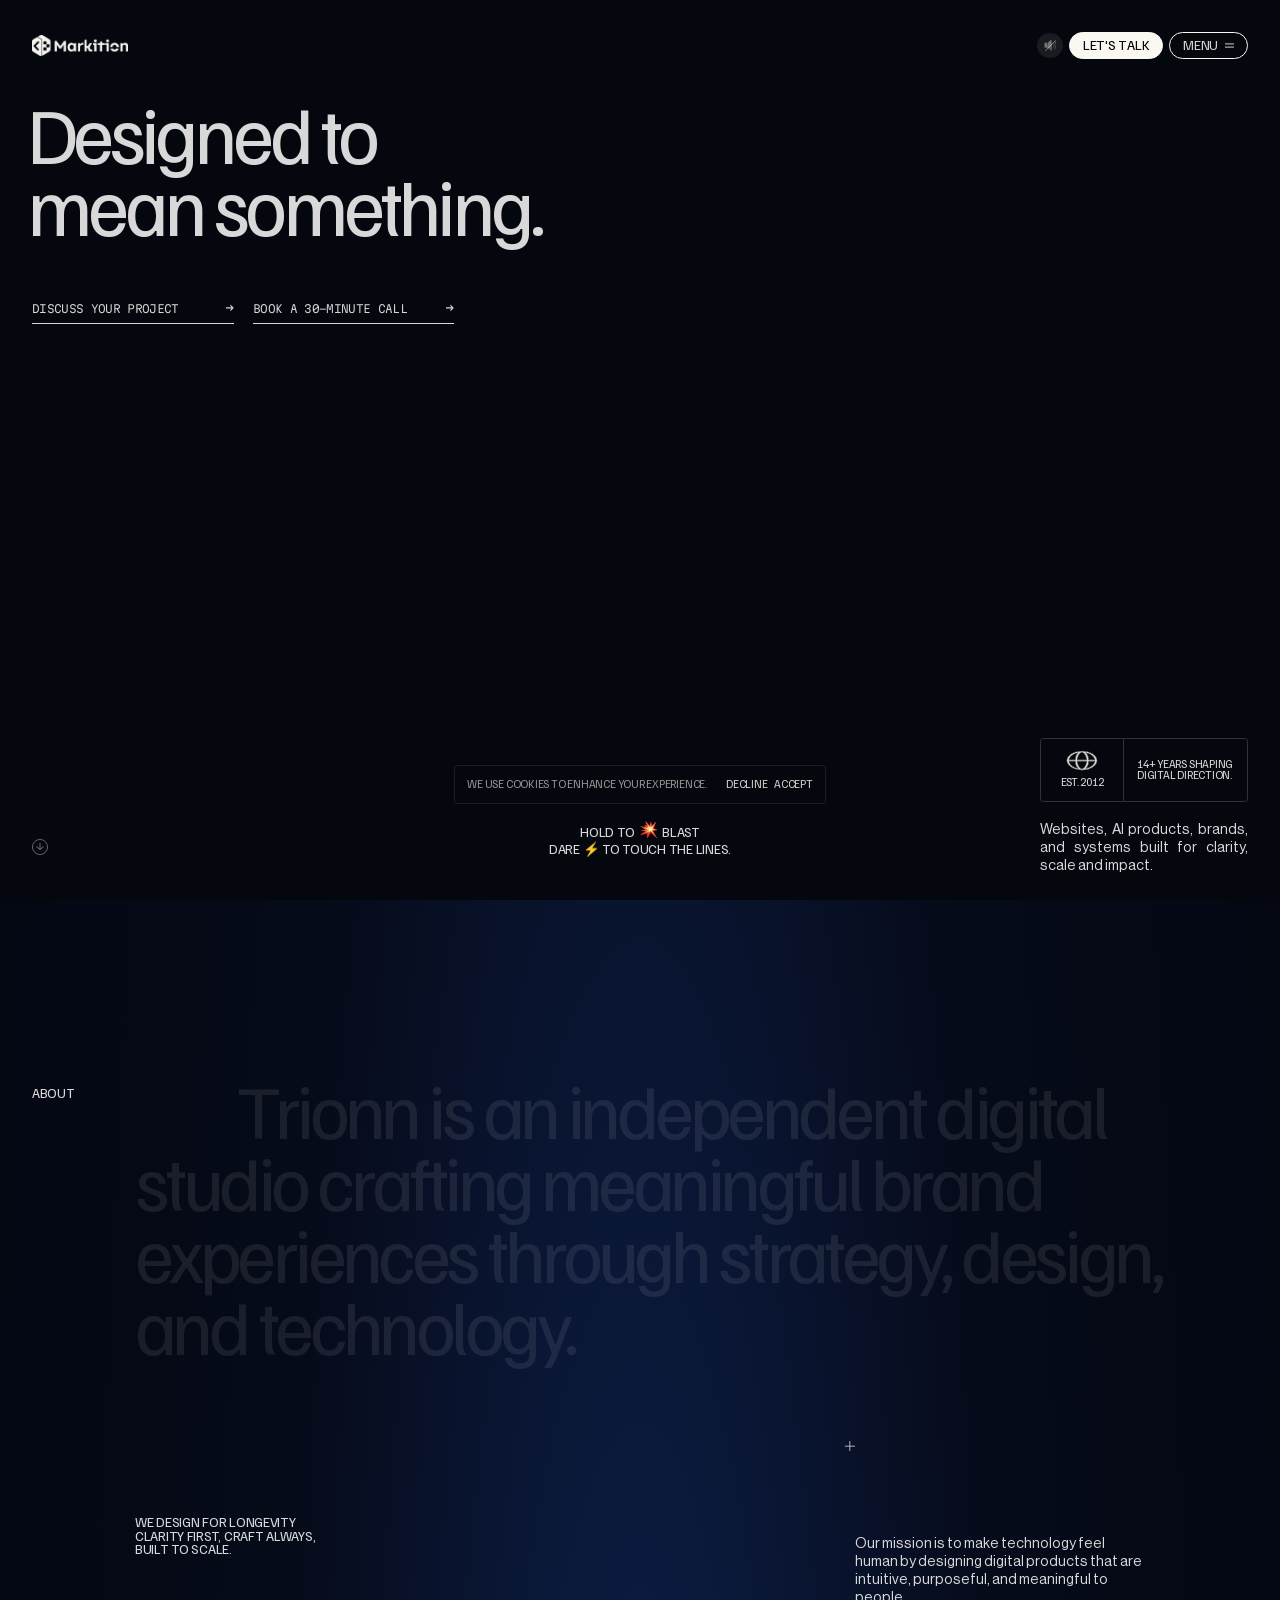
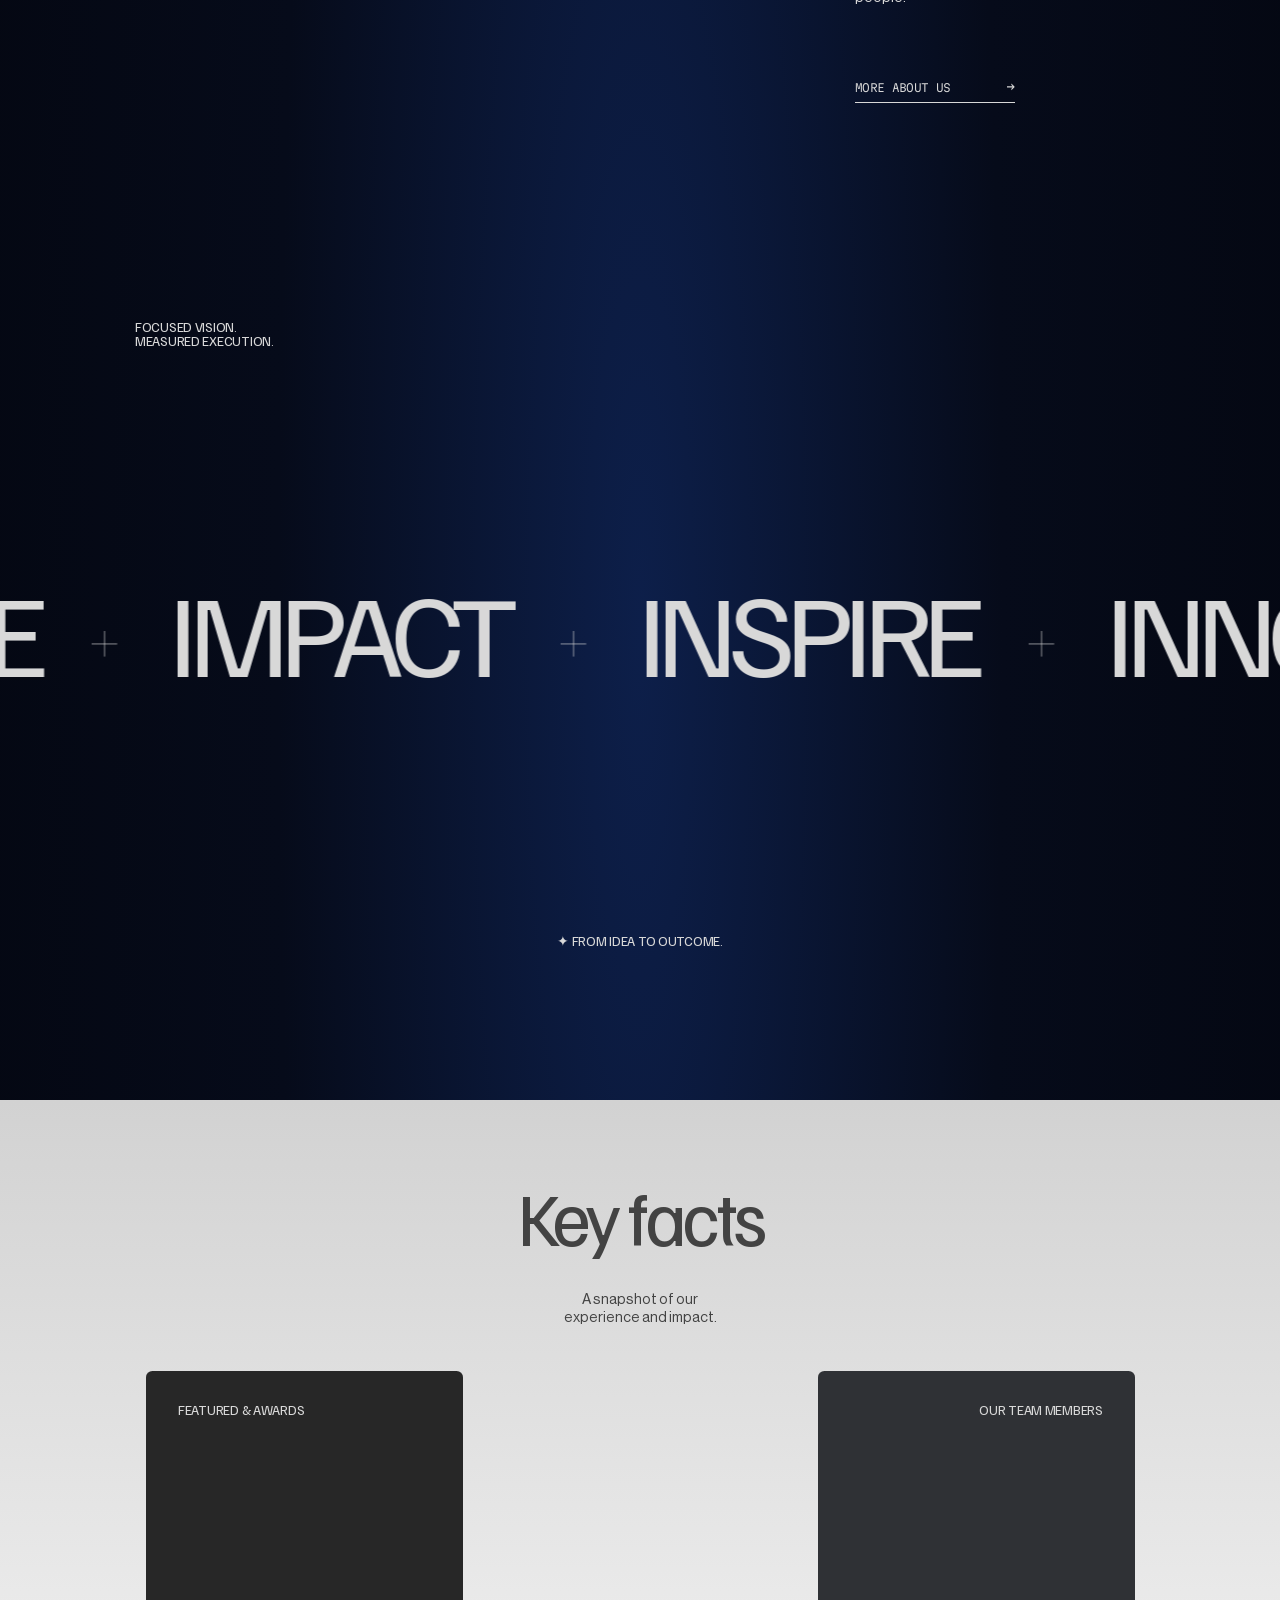
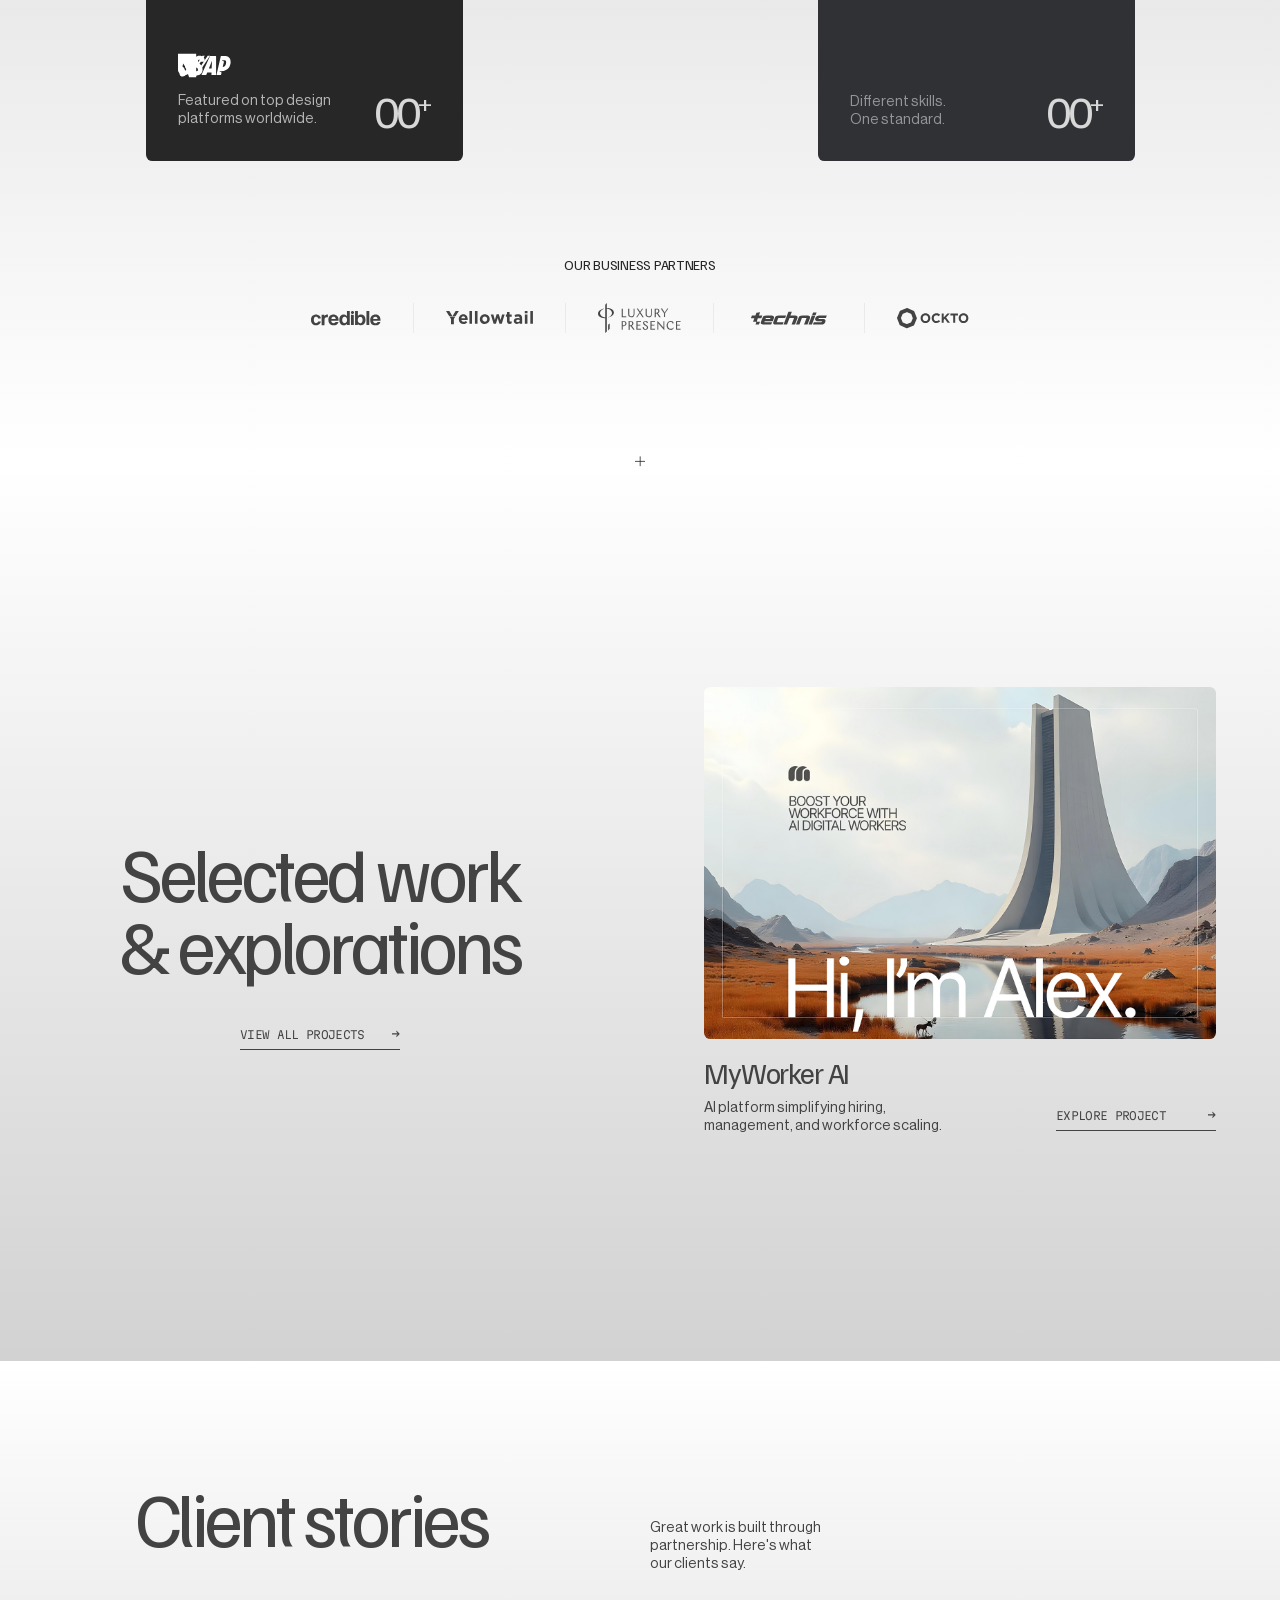
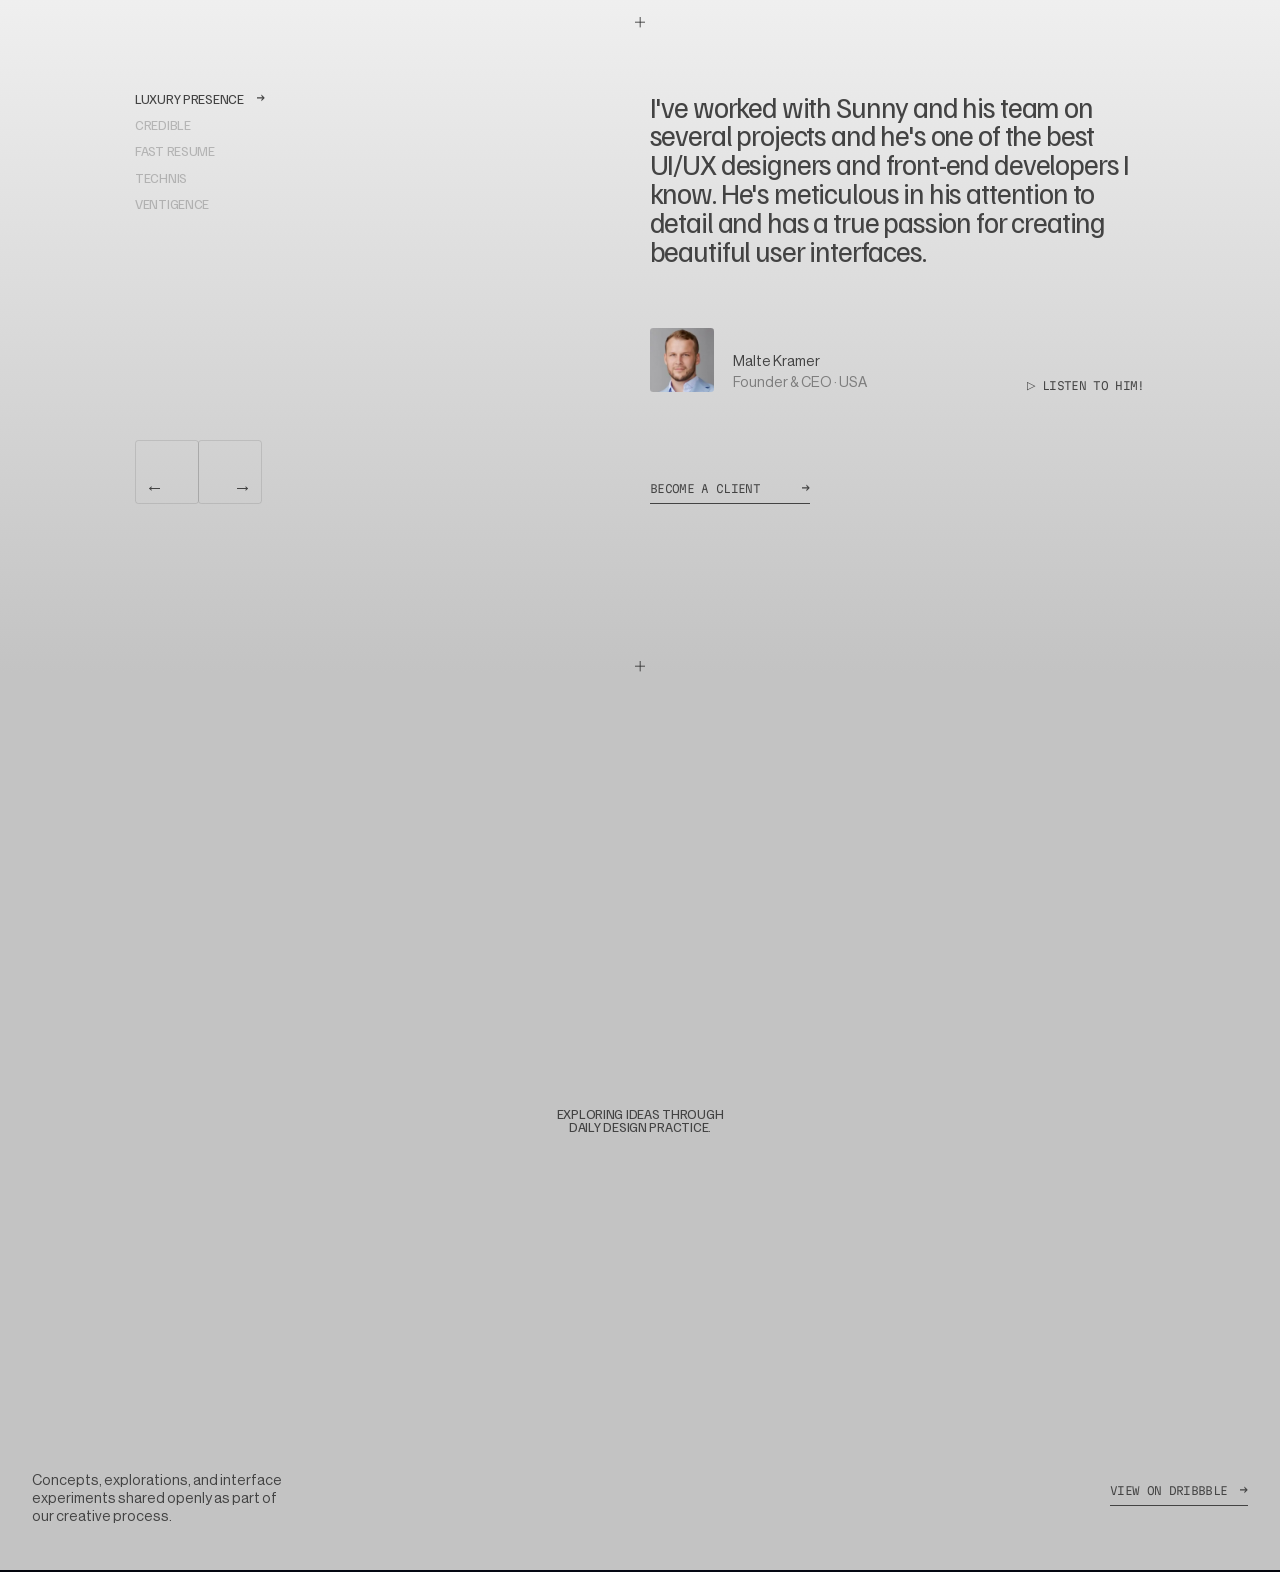
==== commit 2baaa812: "Performance: full GPU quality kept, eliminate render bottlenecks Zero quality changes. All wins are " ====
--- a/index.html
+++ b/index.html
@@ -39,6 +39,21 @@
   visibility: hidden !important;
 }
 
+/* GPU compositor layer isolation — each animated section composites independently */
+#trionn-services {
+  contain: layout style paint;
+  will-change: transform;
+}
+#hero-section {
+  contain: layout style paint;
+  will-change: transform;
+}
+/* Keep hero frame canvas crisp, no interpolation lag */
+#trionn-services img, #trionn-services canvas {
+  image-rendering: auto;
+  will-change: contents;
+}
+
 </style>
 <script>
 (function () {
@@ -84,7 +99,7 @@
     logoFrame.id = 'markiton-logo-frame';
     logoFrame.src = '/markiton-logo/index.html';
     logoFrame.setAttribute('allowtransparency', 'true');
-    logoFrame.style.cssText = 'position:fixed;inset:0;width:100%;height:100%;border:none;z-index:1;pointer-events:none;background:transparent;opacity:0;transition:opacity 0.9s ease;';
+    logoFrame.style.cssText = 'position:fixed;inset:0;width:100%;height:100%;border:none;z-index:1;pointer-events:none;background:transparent;opacity:0;transition:opacity 0.9s ease;will-change:transform;transform:translateZ(0);contain:layout style paint;isolation:isolate;';
     document.body.insertBefore(logoFrame, document.body.firstChild);
 
     /* Fade the iframe in once the page loader (.pl-overlay) is gone */
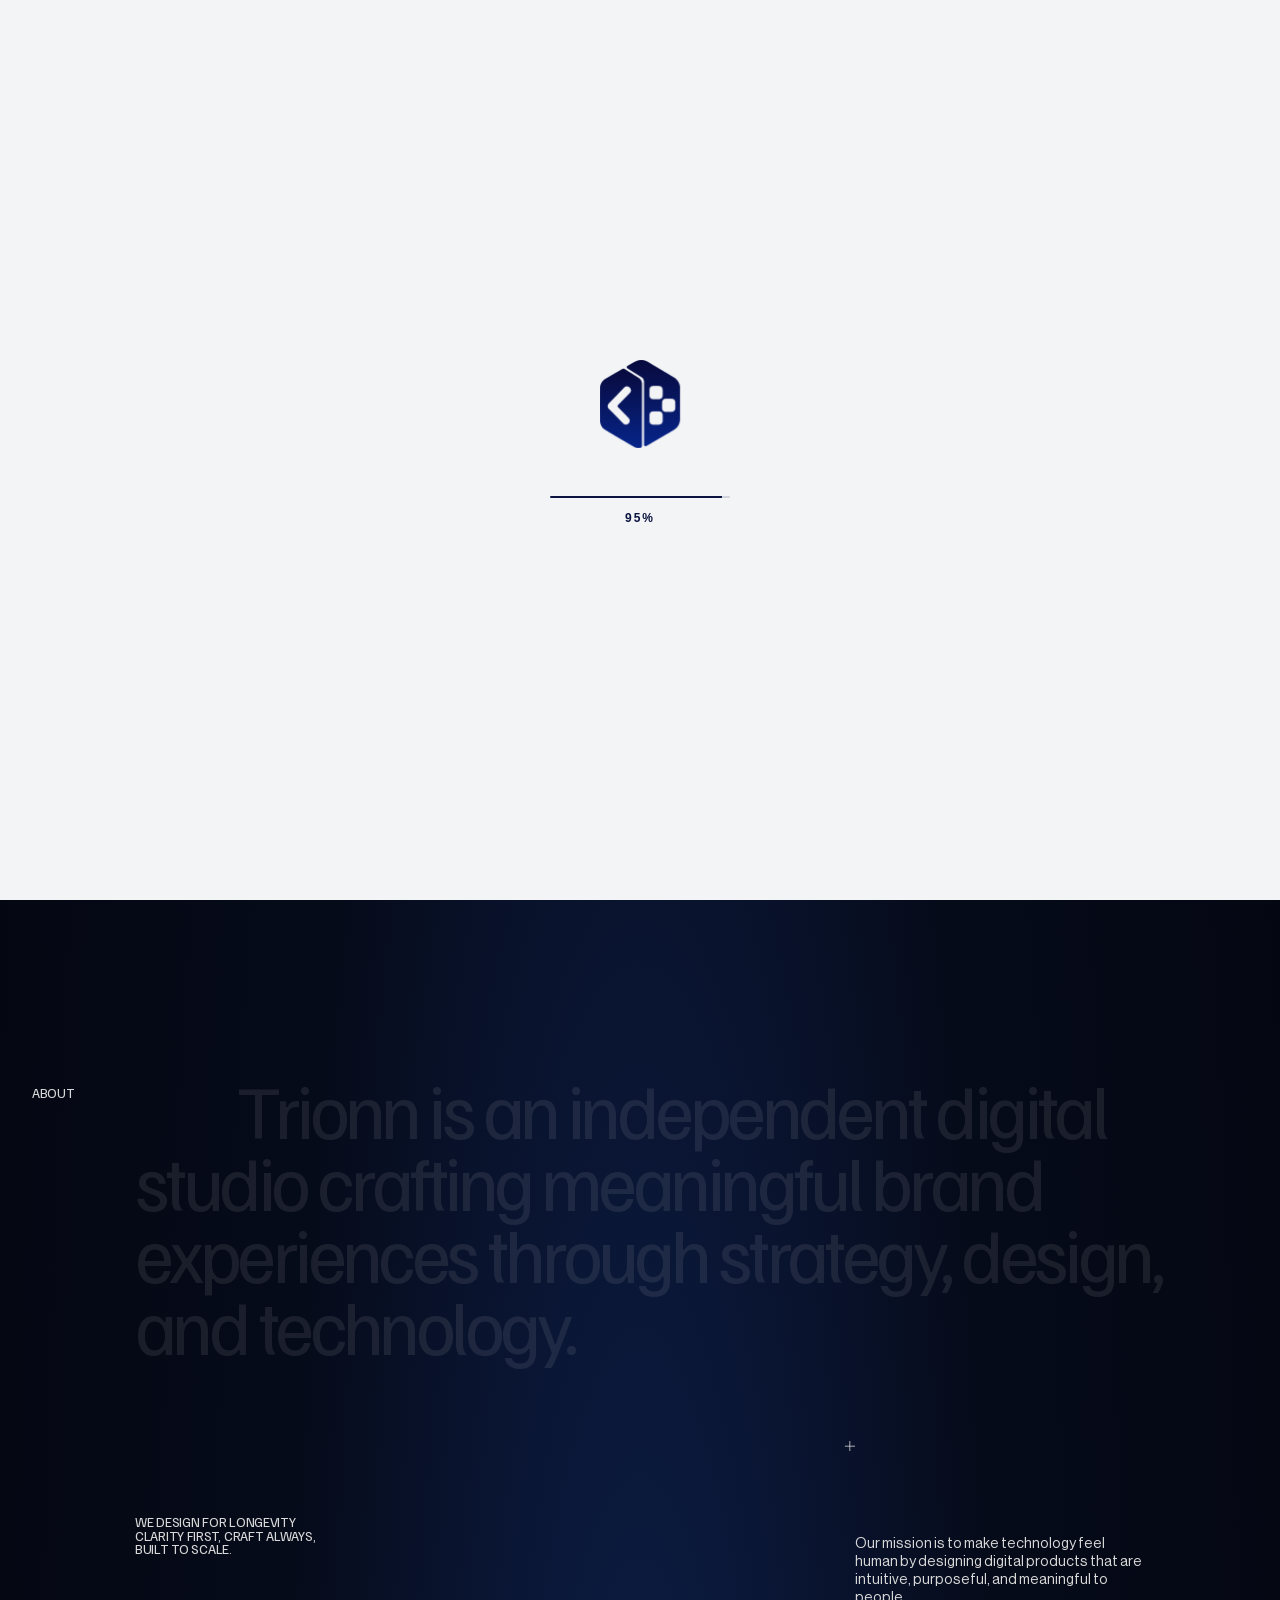
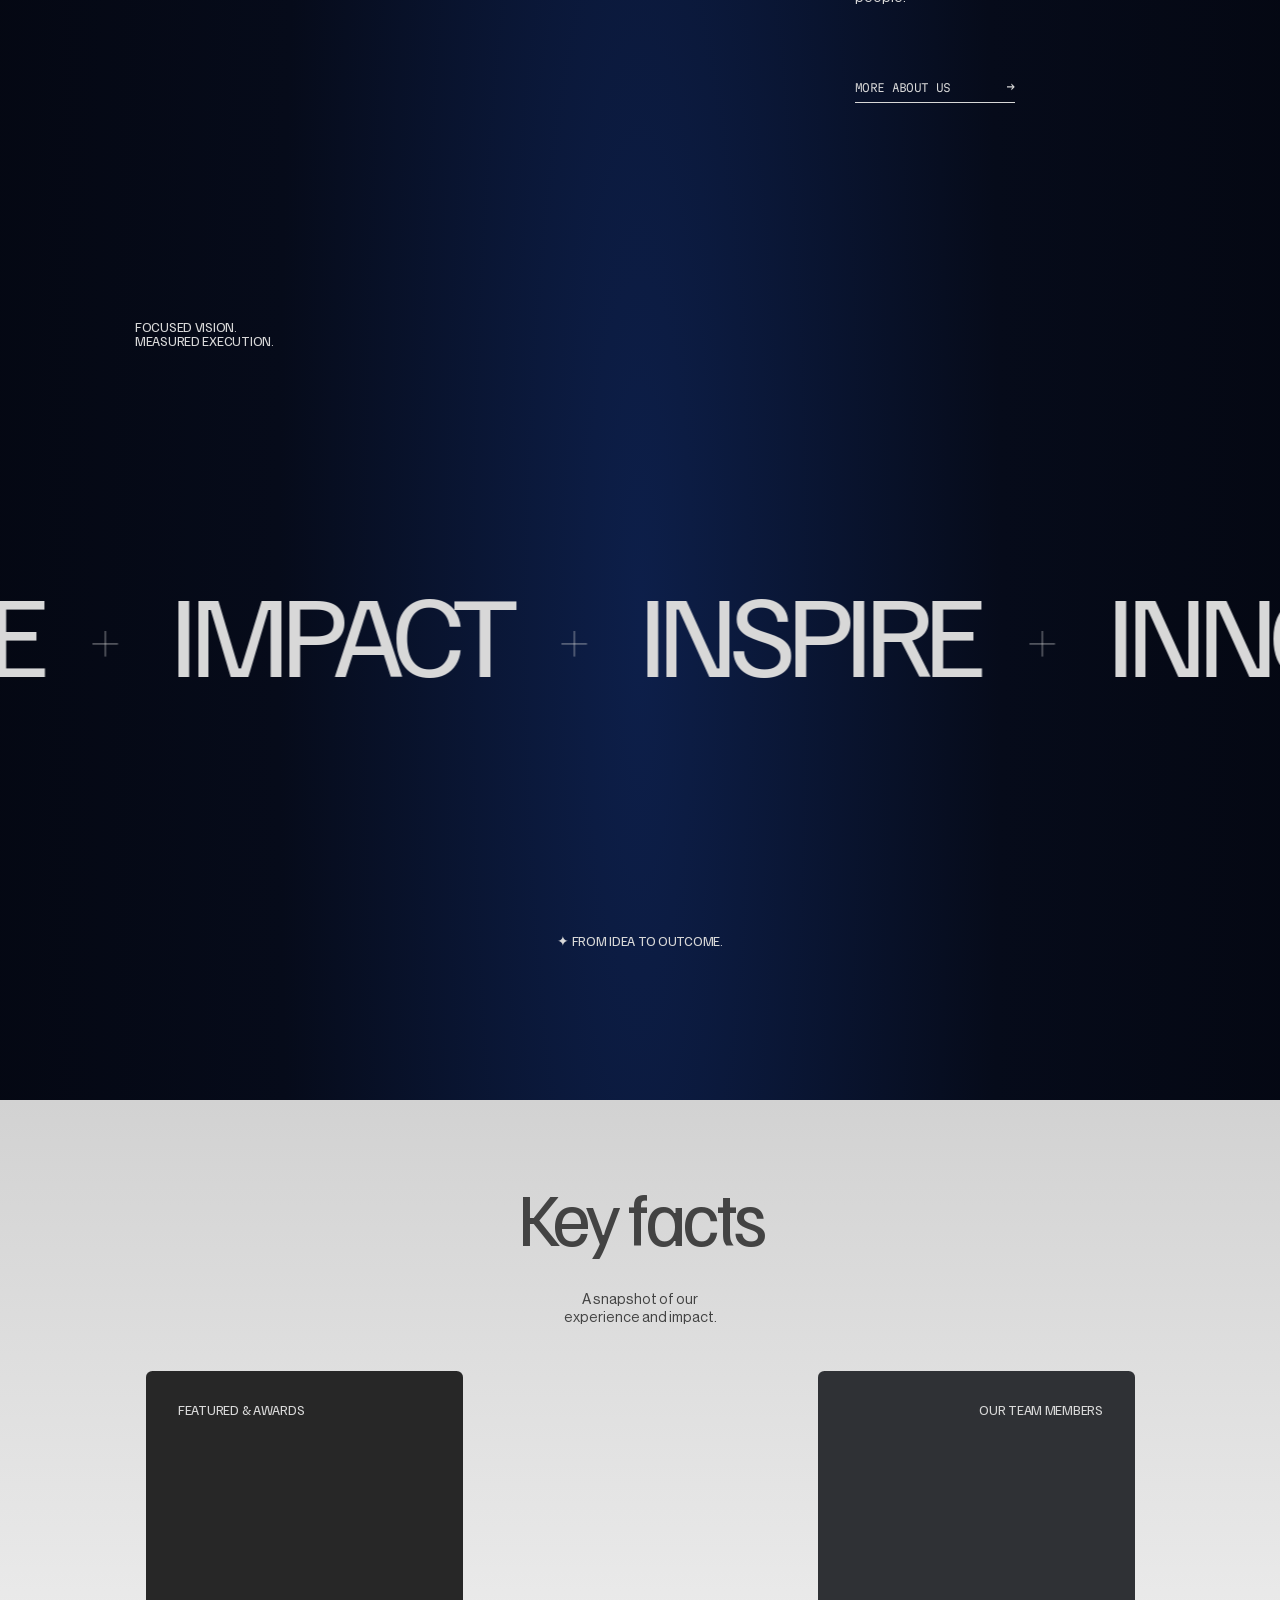
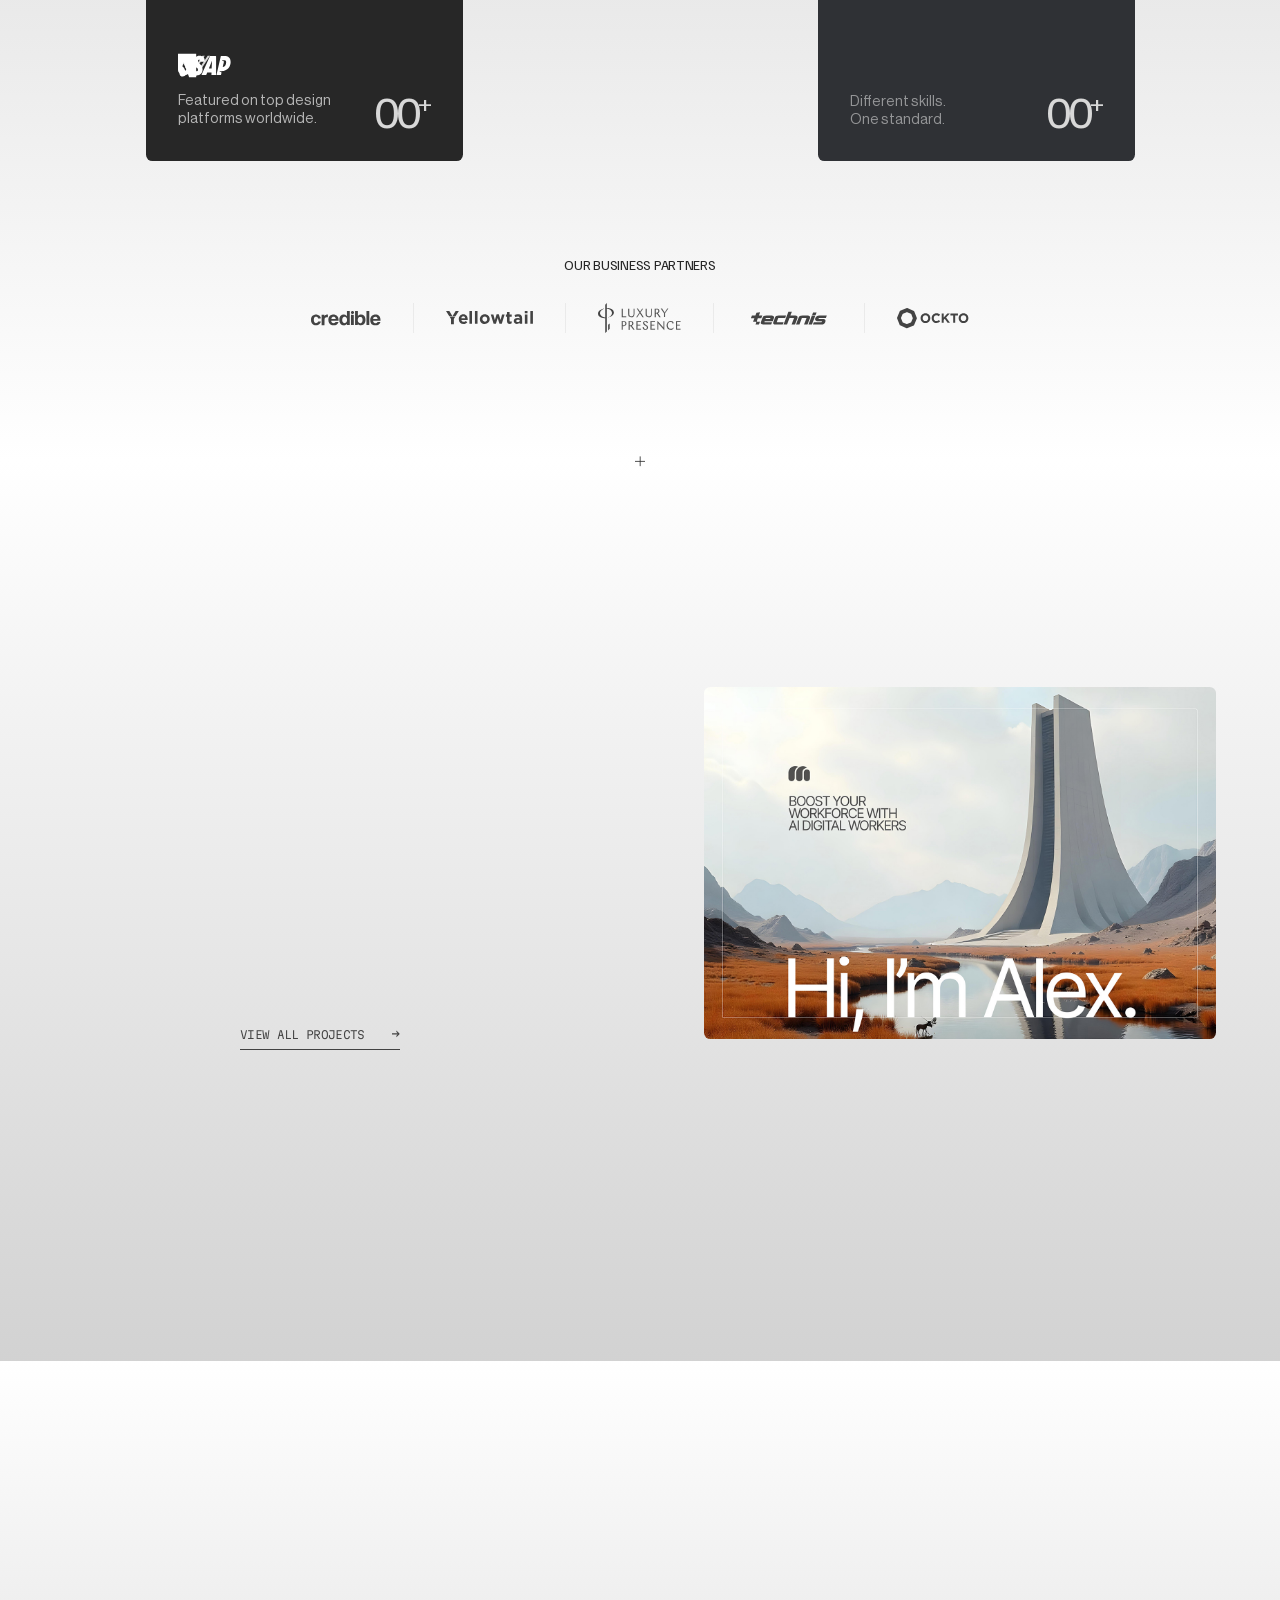
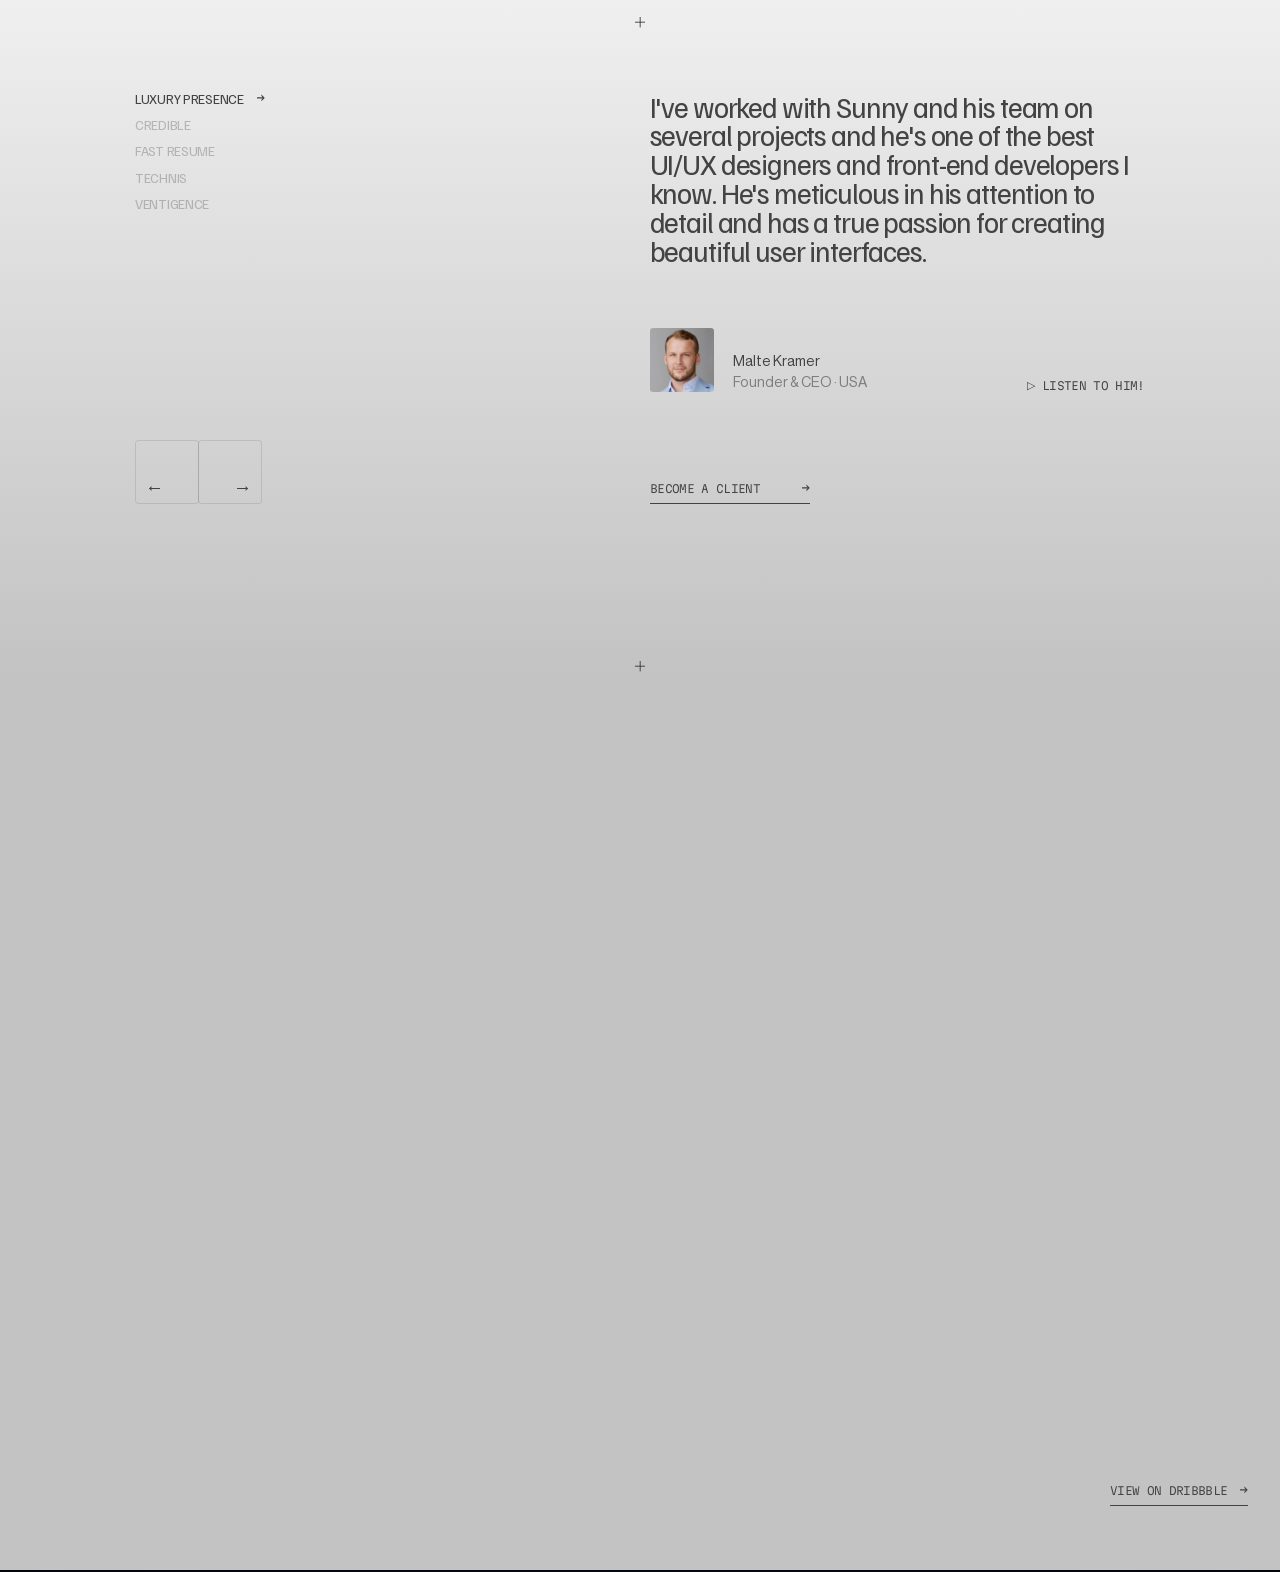
==== commit ea652924: "Add branded loading screen, fix 3D logo performance and stability - Reduce 3D logo GPU load: dpr [2," ====
--- a/index.html
+++ b/index.html
@@ -1,4 +1,4 @@
-﻿<!DOCTYPE html><html lang="en" style="" class="lenis" data-trionn-ready="true"><head><meta http-equiv="origin-trial" content="A7vZI3v+Gz7JfuRolKNM4Aff6zaGuT7X0mf3wtoZTnKv6497cVMnhy03KDqX7kBz/q/[base64]"><meta charset="utf-8"><meta name="viewport" content="width=device-width, initial-scale=1"><link rel="preload" href="/_next/static/media/FamiljenGroteskVariable_Regular-s.p.04jxz-d23sc_e.woff2" as="font" crossorigin="" type="font/woff2"><link rel="preload" href="/_next/static/media/MartianMono_Light-s.p.0htes.s6weu9-.woff2" as="font" crossorigin="" type="font/woff2"><link rel="preload" href="/_next/static/media/NeueHaasDisplay_Roman-s.p.0ykdwddnvy5f_.woff2" as="font" crossorigin="" type="font/woff2"><link rel="preload" href="/_next/static/media/PPEditorialNew_Ultralight-s.p.0qe_2frr_fmiu.woff2" as="font" crossorigin="" type="font/woff2"><link rel="preload" as="image" href="/images/markition-logo-white.png" fetchpriority="high"><link rel="stylesheet" href="/_next/static/chunks/0wf1gwg29cqjw.css" data-precedence="next"><link rel="stylesheet" href="/_next/static/chunks/0-x39_77jza10.css" data-precedence="next"><link rel="preload" as="script" fetchpriority="low" href="/_next/static/chunks/0zaia6i55l01..js"><script type="text/javascript" async="" charset="utf-8" src="https://www.gstatic.com/recaptcha/releases/BnqMGSY_YP4cCmbNINHpJPkd/recaptcha__en.js" crossorigin="anonymous" integrity="sha384-K2jwPMs9YftFEp0qaOROfZXTsHoMnIVnis6njdSZtZdHgc1aczlv5Jty5/tSuqns"></script><script src="/_next/static/chunks/0y3~cortx~or~.js" async=""></script><script src="/_next/static/chunks/00nvzi6qb_-1r.js" async=""></script><script src="/_next/static/chunks/turbopack-0nz662b_cli3l.js" async=""></script><script src="/_next/static/chunks/0_-x7hddx_1l6.js" async=""></script><script src="/_next/static/chunks/0cayk5enk9uhw.js" async=""></script><script src="/_next/static/chunks/02m2onmcd.l.g.js" async=""></script><script src="/_next/static/chunks/0z-5e_9x.n-.p.js" async=""></script><script src="/_next/static/chunks/08uh6.imupez1.js" async=""></script><script src="/_next/static/chunks/0.t3mu8kba~-e.js" async=""></script><script src="/_next/static/chunks/150d1p-43jycd.js" async=""></script><script src="/_next/static/chunks/0d3shmwh5_nmn.js" async=""></script><script src="/_next/static/chunks/13z7xnmanm326.js" async=""></script><script src="/_next/static/chunks/13xgo04nefn8q.js" async=""></script><script src="/_next/static/chunks/0_.rc2afwy26s.js" async=""></script><script src="/_next/static/chunks/0eox~aw2ff066.js" async=""></script><script src="/_next/static/chunks/0sue_k2sp00no.js" async=""></script><script src="/_next/static/chunks/04srvx.z7_jun.js" async=""></script><script src="/_next/static/chunks/15ky3h9upk1qm.js" async=""></script><link rel="preload" href="https://www.googletagmanager.com/gtag/js?id=G-D2L5FM3EVB" as="script"><meta name="next-size-adjust" content=""><meta name="theme-color" content="#040508"><title>TRIONN | AI-Powered Creative Design &amp; Development Studio in India</title><meta name="description" content="TRIONN is an independent AI-powered digital studio crafting meaningful brand experiences through strategy, design, and technology. Based in Rajkot, Gujarat, India, we create premium websites, immersive digital products, and interactive experiences for ambitious brands worldwide."><meta name="author" content="TRIONN"><meta name="keywords" content="TRIONN, AI-powered digital studio, AI design studio, AI web development, AI website design, design and development studio, creative technology studio, digital experience studio, interactive web design, premium web design, award-winning web design, UI UX design studio, branding and development agency, creative development studio, motion design studio, immersive digital experiences, strategy-led design, custom website development, WebGL development studio, frontend development studio, digital product design, modern brand experiences, creative agency India, web design company India, digital studio Rajkot, creative studio Gujarat, AI agency India, premium digital agency, interactive experiences, technology-driven design"><link rel="canonical" href="https://trionn.com"><meta property="og:title" content="TRIONN | AI-Powered Creative Design &amp; Development Studio"><meta property="og:description" content="Independent AI-powered digital studio crafting premium brand experiences through strategy, design, and technology."><meta property="og:url" content="https://trionn.com"><meta property="og:image" content="https://trionn.com/opengraph-image.jpg?opengraph-image.14tq78v25x4aa.jpg"><meta property="og:image:type" content="image/jpeg"><meta property="og:image:width" content="1200"><meta property="og:image:height" content="630"><meta name="twitter:card" content="summary"><meta name="twitter:title" content="TRIONN | AI-Powered Creative Design &amp; Development Studio"><meta name="twitter:description" content="Independent AI-powered digital studio crafting premium brand experiences through strategy, design, and technology."><meta name="twitter:image" content="https://trionn.com/opengraph-image.jpg?opengraph-image.14tq78v25x4aa.jpg"><meta name="twitter:image:type" content="image/jpeg"><meta name="twitter:image:width" content="1200"><meta name="twitter:image:height" content="630"><link rel="icon" href="/images/favicon.svg" sizes="32x32" type="image/svg+xml"><link rel="icon" href="/images/favicon-32x32.png" sizes="32x32" type="image/png"><link rel="icon" href="/images/android-chrome-192x192.png" sizes="192x192" type="image/png"><link rel="icon" href="/images/android-chrome-512x512.png" sizes="512x512" type="image/png"><link rel="apple-touch-icon" href="/images/apple-touch-icon.png" sizes="180x180" type="image/png"><script src="/_next/static/chunks/03~yq9q893hmn.js" nomodule=""></script><script id="google-recaptcha-v3" src="https://www.google.com/recaptcha/api.js?render=6LcyZhUtAAAAAOfV8MQbwEXujCy7eZdF6mfhecxc" defer="" async=""></script><script src="/_next/static/chunks/1233qowaitufq.js"></script><script src="/_next/static/chunks/06.ezyo7li73e.js"></script><link rel="stylesheet" href="/_next/static/chunks/0xt8hh0aijjr~.css"><script src="/_next/static/chunks/0.876vu_iktyk.js"></script><script src="/_next/static/chunks/0vr2_okvwe_sl.js"></script><script src="/_next/static/chunks/0.924d2y-5~87.js"></script><script src="/_next/static/chunks/0w-26ub2icye_.js"></script><script src="/_next/static/chunks/0579sn.qr398q.js"></script><script src="/_next/static/chunks/11zilqhmcgx_4.js"></script><script src="/_next/static/chunks/0u11~oodh.ti_.js"></script><script id="opacity-fix">
+﻿<!DOCTYPE html><html lang="en" style="" class="lenis" data-trionn-ready="true" data-tr-loading="1"><head><meta http-equiv="origin-trial" content="A7vZI3v+Gz7JfuRolKNM4Aff6zaGuT7X0mf3wtoZTnKv6497cVMnhy03KDqX7kBz/q/[base64]"><meta charset="utf-8"><meta name="viewport" content="width=device-width, initial-scale=1"><link rel="preload" href="/_next/static/media/FamiljenGroteskVariable_Regular-s.p.04jxz-d23sc_e.woff2" as="font" crossorigin="" type="font/woff2"><link rel="preload" href="/_next/static/media/MartianMono_Light-s.p.0htes.s6weu9-.woff2" as="font" crossorigin="" type="font/woff2"><link rel="preload" href="/_next/static/media/NeueHaasDisplay_Roman-s.p.0ykdwddnvy5f_.woff2" as="font" crossorigin="" type="font/woff2"><link rel="preload" href="/_next/static/media/PPEditorialNew_Ultralight-s.p.0qe_2frr_fmiu.woff2" as="font" crossorigin="" type="font/woff2"><link rel="preload" as="image" href="/images/markition-logo-white.png" fetchpriority="high"><link rel="stylesheet" href="/_next/static/chunks/0wf1gwg29cqjw.css" data-precedence="next"><link rel="stylesheet" href="/_next/static/chunks/0-x39_77jza10.css" data-precedence="next"><link rel="preload" as="script" fetchpriority="low" href="/_next/static/chunks/0zaia6i55l01..js"><script type="text/javascript" async="" charset="utf-8" src="https://www.gstatic.com/recaptcha/releases/BnqMGSY_YP4cCmbNINHpJPkd/recaptcha__en.js" crossorigin="anonymous" integrity="sha384-K2jwPMs9YftFEp0qaOROfZXTsHoMnIVnis6njdSZtZdHgc1aczlv5Jty5/tSuqns"></script><script src="/_next/static/chunks/0y3~cortx~or~.js" async=""></script><script src="/_next/static/chunks/00nvzi6qb_-1r.js" async=""></script><script src="/_next/static/chunks/turbopack-0nz662b_cli3l.js" async=""></script><script src="/_next/static/chunks/0_-x7hddx_1l6.js" async=""></script><script src="/_next/static/chunks/0cayk5enk9uhw.js" async=""></script><script src="/_next/static/chunks/02m2onmcd.l.g.js" async=""></script><script src="/_next/static/chunks/0z-5e_9x.n-.p.js" async=""></script><script src="/_next/static/chunks/08uh6.imupez1.js" async=""></script><script src="/_next/static/chunks/0.t3mu8kba~-e.js" async=""></script><script src="/_next/static/chunks/150d1p-43jycd.js" async=""></script><script src="/_next/static/chunks/0d3shmwh5_nmn.js" async=""></script><script src="/_next/static/chunks/13z7xnmanm326.js" async=""></script><script src="/_next/static/chunks/13xgo04nefn8q.js" async=""></script><script src="/_next/static/chunks/0_.rc2afwy26s.js" async=""></script><script src="/_next/static/chunks/0eox~aw2ff066.js" async=""></script><script src="/_next/static/chunks/0sue_k2sp00no.js" async=""></script><script src="/_next/static/chunks/04srvx.z7_jun.js" async=""></script><script src="/_next/static/chunks/15ky3h9upk1qm.js" async=""></script><link rel="preload" href="https://www.googletagmanager.com/gtag/js?id=G-D2L5FM3EVB" as="script"><meta name="next-size-adjust" content=""><meta name="theme-color" content="#040508"><title>TRIONN | AI-Powered Creative Design &amp; Development Studio in India</title><meta name="description" content="TRIONN is an independent AI-powered digital studio crafting meaningful brand experiences through strategy, design, and technology. Based in Rajkot, Gujarat, India, we create premium websites, immersive digital products, and interactive experiences for ambitious brands worldwide."><meta name="author" content="TRIONN"><meta name="keywords" content="TRIONN, AI-powered digital studio, AI design studio, AI web development, AI website design, design and development studio, creative technology studio, digital experience studio, interactive web design, premium web design, award-winning web design, UI UX design studio, branding and development agency, creative development studio, motion design studio, immersive digital experiences, strategy-led design, custom website development, WebGL development studio, frontend development studio, digital product design, modern brand experiences, creative agency India, web design company India, digital studio Rajkot, creative studio Gujarat, AI agency India, premium digital agency, interactive experiences, technology-driven design"><link rel="canonical" href="https://trionn.com"><meta property="og:title" content="TRIONN | AI-Powered Creative Design &amp; Development Studio"><meta property="og:description" content="Independent AI-powered digital studio crafting premium brand experiences through strategy, design, and technology."><meta property="og:url" content="https://trionn.com"><meta property="og:image" content="https://trionn.com/opengraph-image.jpg?opengraph-image.14tq78v25x4aa.jpg"><meta property="og:image:type" content="image/jpeg"><meta property="og:image:width" content="1200"><meta property="og:image:height" content="630"><meta name="twitter:card" content="summary"><meta name="twitter:title" content="TRIONN | AI-Powered Creative Design &amp; Development Studio"><meta name="twitter:description" content="Independent AI-powered digital studio crafting premium brand experiences through strategy, design, and technology."><meta name="twitter:image" content="https://trionn.com/opengraph-image.jpg?opengraph-image.14tq78v25x4aa.jpg"><meta name="twitter:image:type" content="image/jpeg"><meta name="twitter:image:width" content="1200"><meta name="twitter:image:height" content="630"><link rel="icon" href="/images/favicon.svg" sizes="32x32" type="image/svg+xml"><link rel="icon" href="/images/favicon-32x32.png" sizes="32x32" type="image/png"><link rel="icon" href="/images/android-chrome-192x192.png" sizes="192x192" type="image/png"><link rel="icon" href="/images/android-chrome-512x512.png" sizes="512x512" type="image/png"><link rel="apple-touch-icon" href="/images/apple-touch-icon.png" sizes="180x180" type="image/png"><script src="/_next/static/chunks/03~yq9q893hmn.js" nomodule=""></script><script id="google-recaptcha-v3" src="https://www.google.com/recaptcha/api.js?render=6LcyZhUtAAAAAOfV8MQbwEXujCy7eZdF6mfhecxc" defer="" async=""></script><script src="/_next/static/chunks/1233qowaitufq.js"></script><script src="/_next/static/chunks/06.ezyo7li73e.js"></script><link rel="stylesheet" href="/_next/static/chunks/0xt8hh0aijjr~.css"><script src="/_next/static/chunks/0.876vu_iktyk.js"></script><script src="/_next/static/chunks/0vr2_okvwe_sl.js"></script><script src="/_next/static/chunks/0.924d2y-5~87.js"></script><script src="/_next/static/chunks/0w-26ub2icye_.js"></script><script src="/_next/static/chunks/0579sn.qr398q.js"></script><script src="/_next/static/chunks/11zilqhmcgx_4.js"></script><script src="/_next/static/chunks/0u11~oodh.ti_.js"></script><script id="opacity-fix">
 (function(){
   var s = document.createElement("style");
   s.textContent = "[class*='pl-']{display:none!important}";
@@ -39,22 +39,142 @@
   visibility: hidden !important;
 }
 
-/* GPU compositor layer isolation — each animated section composites independently */
-#trionn-services {
-  contain: layout style paint;
-  will-change: transform;
-}
-#hero-section {
-  contain: layout style paint;
-  will-change: transform;
-}
-/* Keep hero frame canvas crisp, no interpolation lag */
-#trionn-services img, #trionn-services canvas {
-  image-rendering: auto;
-  will-change: contents;
-}
-
+/* Loading screen — pure CSS pseudo-elements only, no DOM nodes, so it
+   cannot conflict with React hydration reconciliation of <body>. Gated
+   entirely by the data-tr-loading attribute on <html>. */
+:root { --tr-pct-num: 0%; --tr-pct-label: "0%"; }
+html[data-tr-loading] body::before {
+  content: "";
+  position: fixed; inset: 0; z-index: 2147483000;
+  background: #f3f4f6;
+  transition: opacity .6s ease;
+}
+html[data-tr-loading] body::after {
+  content: "";
+  position: fixed; left: 50%; top: 50%;
+  width: 88px; height: 88px; margin: -90px 0 0 -44px;
+  background: url(/images/markition-logo-loader.png) center / contain no-repeat;
+  z-index: 2147483001;
+  transform-origin: center;
+  animation: tr-loader-pulse 1.7s ease-in-out infinite;
+  transition: opacity .6s ease;
+}
+html[data-tr-loading]::before {
+  content: "";
+  position: fixed; left: 50%; top: calc(50% + 46px);
+  width: 180px; height: 2px; margin-left: -90px;
+  background: linear-gradient(to right, #0b1440 var(--tr-pct-num, 0%), rgba(11,20,64,.14) 0);
+  border-radius: 2px; z-index: 2147483001;
+  transition: opacity .6s ease;
+}
+html[data-tr-loading]::after {
+  content: var(--tr-pct-label, "0%");
+  position: fixed; left: 50%; top: calc(50% + 62px);
+  transform: translateX(-50%);
+  font: 600 12px/1 Arial, Helvetica, sans-serif; letter-spacing: .16em; color: #0b1440;
+  z-index: 2147483001;
+  transition: opacity .6s ease;
+}
+html[data-tr-loading].tr-loader-hide body::before,
+html[data-tr-loading].tr-loader-hide body::after,
+html[data-tr-loading].tr-loader-hide::before,
+html[data-tr-loading].tr-loader-hide::after {
+  opacity: 0; pointer-events: none;
+}
+@keyframes tr-loader-pulse {
+  0%, 100% { transform: scale(1); opacity: 1; }
+  50% { transform: scale(1.07); opacity: .82; }
+}
 </style>
+<script>
+(function () {
+  /* Loading screen driver — only ever touches an attribute/class on <html>
+     and CSS custom properties, never inserts/removes DOM nodes, so it can
+     never conflict with React hydration of <body>.
+
+     This app's own hydration resets data-tr-loading on <html> almost
+     immediately after navigation (observed within ~150ms, independent of
+     any of this script's own logic) — <html> itself is never replaced,
+     only that one attribute gets cleared. So instead of relying on the
+     attribute surviving untouched, we actively re-assert it for as long
+     as the loader should be showing, via both a MutationObserver (fires
+     essentially instantly, before the next paint) and a tight poll as a
+     belt-and-braces fallback. Only finishLoader() is allowed to let it go. */
+  var root = document.documentElement;
+  var progress = 0, done = false, raf, active = true;
+  var loaderStart = performance.now();
+  var MIN_DISPLAY_MS = 8000;
+  function guardAttr() {
+    if (active && !root.hasAttribute('data-tr-loading')) root.setAttribute('data-tr-loading', '1');
+  }
+  var guardObserver = new MutationObserver(guardAttr);
+  guardObserver.observe(root, { attributes: true, attributeFilter: ['data-tr-loading'] });
+  var guardPoll = setInterval(guardAttr, 50);
+  guardAttr();
+  function setProgress(p) {
+    progress = p;
+    root.style.setProperty('--tr-pct-num', p + '%');
+    root.style.setProperty('--tr-pct-label', '"' + Math.floor(p) + '%"');
+    guardAttr();
+  }
+  function tick() {
+    if (done) return;
+    var elapsed = performance.now() - loaderStart;
+    /* Progress is computed directly from real elapsed time (not stepped
+       via an incremental easing lag), so it stays correct even if ticks
+       are sparse — e.g. a backgrounded tab throttling timers/rAF. Eases
+       to exactly 90% right at the guaranteed minimum window, then creeps
+       slowly further if still waiting past it. */
+    var t = Math.min(1, elapsed / MIN_DISPLAY_MS);
+    var target = t < 1 ? 90 * (1 - Math.pow(1 - t, 2)) : Math.min(96, 90 + (elapsed - MIN_DISPLAY_MS) / 1000);
+    setProgress(target);
+  }
+  raf = setInterval(tick, 80);
+  tick();
+  function finishLoader() {
+    if (done) return;
+    var elapsed = performance.now() - loaderStart;
+    if (elapsed < MIN_DISPLAY_MS) {
+      setTimeout(finishLoader, MIN_DISPLAY_MS - elapsed);
+      return;
+    }
+    done = true;
+    if (raf) clearInterval(raf);
+    /* Let the 3D model's own reveal (opacity/scale-in) sync to this exact
+       moment instead of firing earlier while still hidden behind this
+       cover — otherwise it just "pops" in at full size with no visible
+       entrance of its own. */
+    window.__trLoaderDone = true;
+    window.dispatchEvent(new Event('tr-loader-done'));
+    var start = progress, startTime = performance.now();
+    function anim(now) {
+      var t = Math.min(1, (now - startTime) / 300);
+      setProgress(start + (100 - start) * t);
+      if (t < 1) requestAnimationFrame(anim);
+      else setTimeout(function () {
+        root.classList.add('tr-loader-hide');
+        setTimeout(function () {
+          active = false;
+          guardObserver.disconnect();
+          clearInterval(guardPoll);
+          root.removeAttribute('data-tr-loading');
+          root.classList.remove('tr-loader-hide');
+        }, 650);
+      }, 200);
+    }
+    requestAnimationFrame(anim);
+  }
+  window.addEventListener('message', function (e) {
+    /* markitonFirstFrame fires once the 3D scene has actually rendered a
+       frame (WebGL context, shaders, environment map all resolved) —
+       unlike markitonReady, which fires as soon as the iframe's React
+       component mounts, well before anything is visually on screen. A
+       short buffer lets the frame settle before revealing the site. */
+    if (e.data && e.data.markitonFirstFrame) setTimeout(finishLoader, 400);
+  });
+  setTimeout(finishLoader, 15000);
+})();
+</script>
 <script>
 (function () {
   /* ── 1. Block Three.js WebGL context ── */
@@ -99,13 +219,28 @@
     logoFrame.id = 'markiton-logo-frame';
     logoFrame.src = '/markiton-logo/index.html';
     logoFrame.setAttribute('allowtransparency', 'true');
-    logoFrame.style.cssText = 'position:fixed;inset:0;width:100%;height:100%;border:none;z-index:1;pointer-events:none;background:transparent;opacity:0;transition:opacity 0.9s ease;will-change:transform;transform:translateZ(0);contain:layout style paint;isolation:isolate;';
+    logoFrame.style.cssText = 'position:fixed;inset:0;width:100%;height:100%;border:none;z-index:1;pointer-events:none;background:transparent;opacity:0;transition:opacity 0.9s ease,transform 0.9s ease;will-change:transform,opacity;transform:translateZ(0) scale(0.94);contain:layout style paint;isolation:isolate;';
     document.body.insertBefore(logoFrame, document.body.firstChild);
 
     /* Fade the iframe in once the page loader (.pl-overlay) is gone */
     function revealAfterLoader() {
       var plOverlay = document.querySelector('.pl-overlay');
-      function reveal() { logoFrame.style.opacity = '1'; }
+      var pageLoaderGone = false;
+      function reveal() {
+        /* Wait for our own light loading screen to have actually finished
+           too — otherwise the model reaches full opacity/scale while still
+           hidden behind it and just pops into view with no visible
+           entrance once the cover lifts. */
+        if (window.__trLoaderDone) {
+          logoFrame.style.opacity = '1';
+          logoFrame.style.transform = 'translateZ(0) scale(1)';
+        } else {
+          window.addEventListener('tr-loader-done', function () {
+            logoFrame.style.opacity = '1';
+            logoFrame.style.transform = 'translateZ(0) scale(1)';
+          }, { once: true });
+        }
+      }
       if (!plOverlay || getComputedStyle(plOverlay).display === 'none') {
         reveal(); return;
       }
@@ -200,7 +335,7 @@
                           "><span class="text-layer original inline-flex"><span class="char inline-block will-change-[transform,opacity,filter]">W</span><span class="char inline-block will-change-[transform,opacity,filter]">o</span><span class="char inline-block will-change-[transform,opacity,filter]">r</span><span class="char inline-block will-change-[transform,opacity,filter]">k</span></span><span class="text-layer clone absolute left-0 top-0 inline-flex opacity-0 pointer-events-none"><span class="char inline-block will-change-[transform,opacity,filter]">W</span><span class="char inline-block will-change-[transform,opacity,filter]">o</span><span class="char inline-block will-change-[transform,opacity,filter]">r</span><span class="char inline-block will-change-[transform,opacity,filter]">k</span></span></span><span class="menu-arrow opacity-0 translate-x-0 group-hover:opacity-100 group-hover:translate-x-2 transition-all duration-300 ease-in-out will-change-[transform,opacity] delay-300 pt-1.5"><svg width="10" height="9" viewBox="0 0 10 9" fill="none" xmlns="http://www.w3.org/2000/svg" class="w-2.5 h-2.5"><path d="M5.47372 8.652V6.552L8.32972 3.752V4.9L5.47372 2.1V-3.09944e-06L9.32372 3.836V4.816L5.47372 8.652ZM-0.000281237 5.11V3.542H8.60972V5.11H-0.000281237Z" fill="currentColor"></path></svg></span></a></li><li class="menu-item flex justify-between items-center w-full" style="translate: none; rotate: none; scale: none; opacity: 0; visibility: hidden; transform: translate(0px, 20px);"><a class="group flex justify-between items-center w-full" href="/services"><span class="nav-link relative inline-flex cursor-pointer leading-none overflow-visible select-none h3 transition-all duration-300 block
                           "><span class="text-layer original inline-flex"><span class="char inline-block will-change-[transform,opacity,filter]">S</span><span class="char inline-block will-change-[transform,opacity,filter]">e</span><span class="char inline-block will-change-[transform,opacity,filter]">r</span><span class="char inline-block will-change-[transform,opacity,filter]">v</span><span class="char inline-block will-change-[transform,opacity,filter]">i</span><span class="char inline-block will-change-[transform,opacity,filter]">c</span><span class="char inline-block will-change-[transform,opacity,filter]">e</span><span class="char inline-block will-change-[transform,opacity,filter]">s</span></span><span class="text-layer clone absolute left-0 top-0 inline-flex opacity-0 pointer-events-none"><span class="char inline-block will-change-[transform,opacity,filter]">S</span><span class="char inline-block will-change-[transform,opacity,filter]">e</span><span class="char inline-block will-change-[transform,opacity,filter]">r</span><span class="char inline-block will-change-[transform,opacity,filter]">v</span><span class="char inline-block will-change-[transform,opacity,filter]">i</span><span class="char inline-block will-change-[transform,opacity,filter]">c</span><span class="char inline-block will-change-[transform,opacity,filter]">e</span><span class="char inline-block will-change-[transform,opacity,filter]">s</span></span></span><span class="menu-arrow opacity-0 translate-x-0 group-hover:opacity-100 group-hover:translate-x-2 transition-all duration-300 ease-in-out will-change-[transform,opacity] delay-300 pt-1.5"><svg width="10" height="9" viewBox="0 0 10 9" fill="none" xmlns="http://www.w3.org/2000/svg" class="w-2.5 h-2.5"><path d="M5.47372 8.652V6.552L8.32972 3.752V4.9L5.47372 2.1V-3.09944e-06L9.32372 3.836V4.816L5.47372 8.652ZM-0.000281237 5.11V3.542H8.60972V5.11H-0.000281237Z" fill="currentColor"></path></svg></span></a></li><li class="menu-item flex justify-between items-center w-full" style="translate: none; rotate: none; scale: none; opacity: 0; visibility: hidden; transform: translate(0px, 20px);"><a class="group flex justify-between items-center w-full" href="/about"><span class="nav-link relative inline-flex cursor-pointer leading-none overflow-visible select-none h3 transition-all duration-300 block
                           "><span class="text-layer original inline-flex"><span class="char inline-block will-change-[transform,opacity,filter]">A</span><span class="char inline-block will-change-[transform,opacity,filter]">b</span><span class="char inline-block will-change-[transform,opacity,filter]">o</span><span class="char inline-block will-change-[transform,opacity,filter]">u</span><span class="char inline-block will-change-[transform,opacity,filter]">t</span></span><span class="text-layer clone absolute left-0 top-0 inline-flex opacity-0 pointer-events-none"><span class="char inline-block will-change-[transform,opacity,filter]">A</span><span class="char inline-block will-change-[transform,opacity,filter]">b</span><span class="char inline-block will-change-[transform,opacity,filter]">o</span><span class="char inline-block will-change-[transform,opacity,filter]">u</span><span class="char inline-block will-change-[transform,opacity,filter]">t</span></span></span><span class="menu-arrow opacity-0 translate-x-0 group-hover:opacity-100 group-hover:translate-x-2 transition-all duration-300 ease-in-out will-change-[transform,opacity] delay-300 pt-1.5"><svg width="10" height="9" viewBox="0 0 10 9" fill="none" xmlns="http://www.w3.org/2000/svg" class="w-2.5 h-2.5"><path d="M5.47372 8.652V6.552L8.32972 3.752V4.9L5.47372 2.1V-3.09944e-06L9.32372 3.836V4.816L5.47372 8.652ZM-0.000281237 5.11V3.542H8.60972V5.11H-0.000281237Z" fill="currentColor"></path></svg></span></a></li><li class="menu-item flex justify-between items-center w-full" style="translate: none; rotate: none; scale: none; opacity: 0; visibility: hidden; transform: translate(0px, 20px);"><a class="group flex justify-between items-center w-full" href="/contact"><span class="nav-link relative inline-flex cursor-pointer leading-none overflow-visible select-none h3 transition-all duration-300 block
-                          "><span class="text-layer original inline-flex"><span class="char inline-block will-change-[transform,opacity,filter]">C</span><span class="char inline-block will-change-[transform,opacity,filter]">o</span><span class="char inline-block will-change-[transform,opacity,filter]">n</span><span class="char inline-block will-change-[transform,opacity,filter]">t</span><span class="char inline-block will-change-[transform,opacity,filter]">a</span><span class="char inline-block will-change-[transform,opacity,filter]">c</span><span class="char inline-block will-change-[transform,opacity,filter]">t</span></span><span class="text-layer clone absolute left-0 top-0 inline-flex opacity-0 pointer-events-none"><span class="char inline-block will-change-[transform,opacity,filter]">C</span><span class="char inline-block will-change-[transform,opacity,filter]">o</span><span class="char inline-block will-change-[transform,opacity,filter]">n</span><span class="char inline-block will-change-[transform,opacity,filter]">t</span><span class="char inline-block will-change-[transform,opacity,filter]">a</span><span class="char inline-block will-change-[transform,opacity,filter]">c</span><span class="char inline-block will-change-[transform,opacity,filter]">t</span></span></span><span class="menu-arrow opacity-0 translate-x-0 group-hover:opacity-100 group-hover:translate-x-2 transition-all duration-300 ease-in-out will-change-[transform,opacity] delay-300 pt-1.5"><svg width="10" height="9" viewBox="0 0 10 9" fill="none" xmlns="http://www.w3.org/2000/svg" class="w-2.5 h-2.5"><path d="M5.47372 8.652V6.552L8.32972 3.752V4.9L5.47372 2.1V-3.09944e-06L9.32372 3.836V4.816L5.47372 8.652ZM-0.000281237 5.11V3.542H8.60972V5.11H-0.000281237Z" fill="currentColor"></path></svg></span></a></li></ul><div class="bottom-stagger-item w-full pt-10" style="translate: none; rotate: none; scale: none; opacity: 0; visibility: hidden; transform: translate(0px, 20px);"><a class="transition-all duration-300 title pt-1.5 pb-2 px-4 rounded-full border border-light-font group hover:border-dark-font relative z-50" href="/trionn-story"><span class="nav-link relative inline-flex cursor-pointer leading-none overflow-visible select-none "><span class="text-layer original inline-flex"><span class="char inline-block will-change-[transform,opacity,filter]">✦</span><span class="char inline-block will-change-[transform,opacity,filter]">&nbsp;</span><span class="char inline-block will-change-[transform,opacity,filter]">T</span><span class="char inline-block will-change-[transform,opacity,filter]">h</span><span class="char inline-block will-change-[transform,opacity,filter]">e</span><span class="char inline-block will-change-[transform,opacity,filter]">&nbsp;</span><span class="char inline-block will-change-[transform,opacity,filter]">T</span><span class="char inline-block will-change-[transform,opacity,filter]">R</span><span class="char inline-block will-change-[transform,opacity,filter]">I</span><span class="char inline-block will-change-[transform,opacity,filter]">O</span><span class="char inline-block will-change-[transform,opacity,filter]">N</span><span class="char inline-block will-change-[transform,opacity,filter]">N</span><span class="char inline-block will-change-[transform,opacity,filter]">&nbsp;</span><span class="char inline-block will-change-[transform,opacity,filter]">n</span><span class="char inline-block will-change-[transform,opacity,filter]">a</span><span class="char inline-block will-change-[transform,opacity,filter]">m</span><span class="char inline-block will-change-[transform,opacity,filter]">e</span><span class="char inline-block will-change-[transform,opacity,filter]">&nbsp;</span><span class="char inline-block will-change-[transform,opacity,filter]">S</span><span class="char inline-block will-change-[transform,opacity,filter]">t</span><span class="char inline-block will-change-[transform,opacity,filter]">o</span><span class="char inline-block will-change-[transform,opacity,filter]">r</span><span class="char inline-block will-change-[transform,opacity,filter]">y</span></span><span class="text-layer clone absolute left-0 top-0 inline-flex opacity-0 pointer-events-none"><span class="char inline-block will-change-[transform,opacity,filter]">✦</span><span class="char inline-block will-change-[transform,opacity,filter]">&nbsp;</span><span class="char inline-block will-change-[transform,opacity,filter]">T</span><span class="char inline-block will-change-[transform,opacity,filter]">h</span><span class="char inline-block will-change-[transform,opacity,filter]">e</span><span class="char inline-block will-change-[transform,opacity,filter]">&nbsp;</span><span class="char inline-block will-change-[transform,opacity,filter]">T</span><span class="char inline-block will-change-[transform,opacity,filter]">R</span><span class="char inline-block will-change-[transform,opacity,filter]">I</span><span class="char inline-block will-change-[transform,opacity,filter]">O</span><span class="char inline-block will-change-[transform,opacity,filter]">N</span><span class="char inline-block will-change-[transform,opacity,filter]">N</span><span class="char inline-block will-change-[transform,opacity,filter]">&nbsp;</span><span class="char inline-block will-change-[transform,opacity,filter]">n</span><span class="char inline-block will-change-[transform,opacity,filter]">a</span><span class="char inline-block will-change-[transform,opacity,filter]">m</span><span class="char inline-block will-change-[transform,opacity,filter]">e</span><span class="char inline-block will-change-[transform,opacity,filter]">&nbsp;</span><span class="char inline-block will-change-[transform,opacity,filter]">S</span><span class="char inline-block will-change-[transform,opacity,filter]">t</span><span class="char inline-block will-change-[transform,opacity,filter]">o</span><span class="char inline-block will-change-[transform,opacity,filter]">r</span><span class="char inline-block will-change-[transform,opacity,filter]">y</span></span></span></a></div></div><div class="flex gap-14 flex-col"><div class="flex flex-col items-start gap-4"><span class="bottom-stagger-item text-dark-font/50 title block text-center" style="translate: none; rotate: none; scale: none; opacity: 0; visibility: hidden; transform: translate(0px, 20px);">Business Enquiry</span><div class="flex flex-col gap-2"><p class="bottom-stagger-item flex gap-2" style="translate: none; rotate: none; scale: none; opacity: 0; visibility: hidden; transform: translate(0px, 20px);"><span class="w-6 uppercase text-dark-font/50">E.</span><a class="text-dark-font transition relative z-3" href="mailto:hello@trionn.com"><span class="nav-link relative inline-flex cursor-pointer leading-none overflow-visible select-none text-dark-font!"><span class="text-layer original inline-flex"><span class="char inline-block will-change-[transform,opacity,filter]">h</span><span class="char inline-block will-change-[transform,opacity,filter]">e</span><span class="char inline-block will-change-[transform,opacity,filter]">l</span><span class="char inline-block will-change-[transform,opacity,filter]">l</span><span class="char inline-block will-change-[transform,opacity,filter]">o</span><span class="char inline-block will-change-[transform,opacity,filter]">@</span><span class="char inline-block will-change-[transform,opacity,filter]">t</span><span class="char inline-block will-change-[transform,opacity,filter]">r</span><span class="char inline-block will-change-[transform,opacity,filter]">i</span><span class="char inline-block will-change-[transform,opacity,filter]">o</span><span class="char inline-block will-change-[transform,opacity,filter]">n</span><span class="char inline-block will-change-[transform,opacity,filter]">n</span><span class="char inline-block will-change-[transform,opacity,filter]">.</span><span class="char inline-block will-change-[transform,opacity,filter]">c</span><span class="char inline-block will-change-[transform,opacity,filter]">o</span><span class="char inline-block will-change-[transform,opacity,filter]">m</span></span><span class="text-layer clone absolute left-0 top-0 inline-flex opacity-0 pointer-events-none"><span class="char inline-block will-change-[transform,opacity,filter]">h</span><span class="char inline-block will-change-[transform,opacity,filter]">e</span><span class="char inline-block will-change-[transform,opacity,filter]">l</span><span class="char inline-block will-change-[transform,opacity,filter]">l</span><span class="char inline-block will-change-[transform,opacity,filter]">o</span><span class="char inline-block will-change-[transform,opacity,filter]">@</span><span class="char inline-block will-change-[transform,opacity,filter]">t</span><span class="char inline-block will-change-[transform,opacity,filter]">r</span><span class="char inline-block will-change-[transform,opacity,filter]">i</span><span class="char inline-block will-change-[transform,opacity,filter]">o</span><span class="char inline-block will-change-[transform,opacity,filter]">n</span><span class="char inline-block will-change-[transform,opacity,filter]">n</span><span class="char inline-block will-change-[transform,opacity,filter]">.</span><span class="char inline-block will-change-[transform,opacity,filter]">c</span><span class="char inline-block will-change-[transform,opacity,filter]">o</span><span class="char inline-block will-change-[transform,opacity,filter]">m</span></span></span></a></p><p class="bottom-stagger-item flex gap-2" style="translate: none; rotate: none; scale: none; opacity: 0; visibility: hidden; transform: translate(0px, 20px);"><span class="w-6 uppercase text-dark-font/50">P.</span><a class="text-dark-font transition relative z-3" href="tel:+91 98241 82099"><span class="nav-link relative inline-flex cursor-pointer leading-none overflow-visible select-none text-dark-font!"><span class="text-layer original inline-flex"><span class="char inline-block will-change-[transform,opacity,filter]">+</span><span class="char inline-block will-change-[transform,opacity,filter]">9</span><span class="char inline-block will-change-[transform,opacity,filter]">1</span><span class="char inline-block will-change-[transform,opacity,filter]">&nbsp;</span><span class="char inline-block will-change-[transform,opacity,filter]">9</span><span class="char inline-block will-change-[transform,opacity,filter]">8</span><span class="char inline-block will-change-[transform,opacity,filter]">2</span><span class="char inline-block will-change-[transform,opacity,filter]">4</span><span class="char inline-block will-change-[transform,opacity,filter]">1</span><span class="char inline-block will-change-[transform,opacity,filter]">&nbsp;</span><span class="char inline-block will-change-[transform,opacity,filter]">8</span><span class="char inline-block will-change-[transform,opacity,filter]">2</span><span class="char inline-block will-change-[transform,opacity,filter]">0</span><span class="char inline-block will-change-[transform,opacity,filter]">9</span><span class="char inline-block will-change-[transform,opacity,filter]">9</span></span><span class="text-layer clone absolute left-0 top-0 inline-flex opacity-0 pointer-events-none"><span class="char inline-block will-change-[transform,opacity,filter]">+</span><span class="char inline-block will-change-[transform,opacity,filter]">9</span><span class="char inline-block will-change-[transform,opacity,filter]">1</span><span class="char inline-block will-change-[transform,opacity,filter]">&nbsp;</span><span class="char inline-block will-change-[transform,opacity,filter]">9</span><span class="char inline-block will-change-[transform,opacity,filter]">8</span><span class="char inline-block will-change-[transform,opacity,filter]">2</span><span class="char inline-block will-change-[transform,opacity,filter]">4</span><span class="char inline-block will-change-[transform,opacity,filter]">1</span><span class="char inline-block will-change-[transform,opacity,filter]">&nbsp;</span><span class="char inline-block will-change-[transform,opacity,filter]">8</span><span class="char inline-block will-change-[transform,opacity,filter]">2</span><span class="char inline-block will-change-[transform,opacity,filter]">0</span><span class="char inline-block will-change-[transform,opacity,filter]">9</span><span class="char inline-block will-change-[transform,opacity,filter]">9</span></span></span></a></p></div></div><div class="flex flex-col items-start gap-4"><span class="text-dark-font/50 title block text-center bottom-stagger-item" style="translate: none; rotate: none; scale: none; opacity: 0; visibility: hidden; transform: translate(0px, 20px);">Social</span><div class="grid grid-cols-2 gap-x-6 gap-y-1 text-sm font-medium w-full"><p class="bottom-stagger-item" style="translate: none; rotate: none; scale: none; opacity: 0; visibility: hidden; transform: translate(0px, 20px);"><a class="relative z-3 block text-dark-font" target="_blank" href="https://www.linkedin.com/company/trionnstudio/"><span class="nav-link relative inline-flex cursor-pointer leading-none overflow-visible select-none text-dark-font!"><span class="text-layer original inline-flex"><span class="char inline-block will-change-[transform,opacity,filter]">L</span><span class="char inline-block will-change-[transform,opacity,filter]">i</span><span class="char inline-block will-change-[transform,opacity,filter]">n</span><span class="char inline-block will-change-[transform,opacity,filter]">k</span><span class="char inline-block will-change-[transform,opacity,filter]">e</span><span class="char inline-block will-change-[transform,opacity,filter]">d</span><span class="char inline-block will-change-[transform,opacity,filter]">i</span><span class="char inline-block will-change-[transform,opacity,filter]">n</span></span><span class="text-layer clone absolute left-0 top-0 inline-flex opacity-0 pointer-events-none"><span class="char inline-block will-change-[transform,opacity,filter]">L</span><span class="char inline-block will-change-[transform,opacity,filter]">i</span><span class="char inline-block will-change-[transform,opacity,filter]">n</span><span class="char inline-block will-change-[transform,opacity,filter]">k</span><span class="char inline-block will-change-[transform,opacity,filter]">e</span><span class="char inline-block will-change-[transform,opacity,filter]">d</span><span class="char inline-block will-change-[transform,opacity,filter]">i</span><span class="char inline-block will-change-[transform,opacity,filter]">n</span></span></span></a></p><p class="bottom-stagger-item" style="translate: none; rotate: none; scale: none; opacity: 0; visibility: hidden; transform: translate(0px, 20px);"><a class="relative z-3 block text-dark-font" target="_blank" href="https://www.facebook.com/trionnstudio/"><span class="nav-link relative inline-flex cursor-pointer leading-none overflow-visible select-none text-dark-font!"><span class="text-layer original inline-flex"><span class="char inline-block will-change-[transform,opacity,filter]">F</span><span class="char inline-block will-change-[transform,opacity,filter]">a</span><span class="char inline-block will-change-[transform,opacity,filter]">c</span><span class="char inline-block will-change-[transform,opacity,filter]">e</span><span class="char inline-block will-change-[transform,opacity,filter]">b</span><span class="char inline-block will-change-[transform,opacity,filter]">o</span><span class="char inline-block will-change-[transform,opacity,filter]">o</span><span class="char inline-block will-change-[transform,opacity,filter]">k</span></span><span class="text-layer clone absolute left-0 top-0 inline-flex opacity-0 pointer-events-none"><span class="char inline-block will-change-[transform,opacity,filter]">F</span><span class="char inline-block will-change-[transform,opacity,filter]">a</span><span class="char inline-block will-change-[transform,opacity,filter]">c</span><span class="char inline-block will-change-[transform,opacity,filter]">e</span><span class="char inline-block will-change-[transform,opacity,filter]">b</span><span class="char inline-block will-change-[transform,opacity,filter]">o</span><span class="char inline-block will-change-[transform,opacity,filter]">o</span><span class="char inline-block will-change-[transform,opacity,filter]">k</span></span></span></a></p><p class="bottom-stagger-item" style="translate: none; rotate: none; scale: none; opacity: 0; visibility: hidden; transform: translate(0px, 20px);"><a class="relative z-3 block text-dark-font" target="_blank" href="https://dribbble.com/trionnstudio"><span class="nav-link relative inline-flex cursor-pointer leading-none overflow-visible select-none text-dark-font!"><span class="text-layer original inline-flex"><span class="char inline-block will-change-[transform,opacity,filter]">D</span><span class="char inline-block will-change-[transform,opacity,filter]">r</span><span class="char inline-block will-change-[transform,opacity,filter]">i</span><span class="char inline-block will-change-[transform,opacity,filter]">b</span><span class="char inline-block will-change-[transform,opacity,filter]">b</span><span class="char inline-block will-change-[transform,opacity,filter]">b</span><span class="char inline-block will-change-[transform,opacity,filter]">l</span><span class="char inline-block will-change-[transform,opacity,filter]">e</span></span><span class="text-layer clone absolute left-0 top-0 inline-flex opacity-0 pointer-events-none"><span class="char inline-block will-change-[transform,opacity,filter]">D</span><span class="char inline-block will-change-[transform,opacity,filter]">r</span><span class="char inline-block will-change-[transform,opacity,filter]">i</span><span class="char inline-block will-change-[transform,opacity,filter]">b</span><span class="char inline-block will-change-[transform,opacity,filter]">b</span><span class="char inline-block will-change-[transform,opacity,filter]">b</span><span class="char inline-block will-change-[transform,opacity,filter]">l</span><span class="char inline-block will-change-[transform,opacity,filter]">e</span></span></span></a></p><p class="bottom-stagger-item" style="translate: none; rotate: none; scale: none; opacity: 0; visibility: hidden; transform: translate(0px, 20px);"><a class="relative z-3 block text-dark-font" target="_blank" href="https://www.instagram.com/trionnstudio/"><span class="nav-link relative inline-flex cursor-pointer leading-none overflow-visible select-none text-dark-font!"><span class="text-layer original inline-flex"><span class="char inline-block will-change-[transform,opacity,filter]">I</span><span class="char inline-block will-change-[transform,opacity,filter]">n</span><span class="char inline-block will-change-[transform,opacity,filter]">s</span><span class="char inline-block will-change-[transform,opacity,filter]">t</span><span class="char inline-block will-change-[transform,opacity,filter]">a</span><span class="char inline-block will-change-[transform,opacity,filter]">g</span><span class="char inline-block will-change-[transform,opacity,filter]">r</span><span class="char inline-block will-change-[transform,opacity,filter]">a</span><span class="char inline-block will-change-[transform,opacity,filter]">m</span></span><span class="text-layer clone absolute left-0 top-0 inline-flex opacity-0 pointer-events-none"><span class="char inline-block will-change-[transform,opacity,filter]">I</span><span class="char inline-block will-change-[transform,opacity,filter]">n</span><span class="char inline-block will-change-[transform,opacity,filter]">s</span><span class="char inline-block will-change-[transform,opacity,filter]">t</span><span class="char inline-block will-change-[transform,opacity,filter]">a</span><span class="char inline-block will-change-[transform,opacity,filter]">g</span><span class="char inline-block will-change-[transform,opacity,filter]">r</span><span class="char inline-block will-change-[transform,opacity,filter]">a</span><span class="char inline-block will-change-[transform,opacity,filter]">m</span></span></span></a></p></div></div></div></div></div></div><header id="nav" class="site-header fixed top-0 left-0 w-full z-99 flex justify-between items-center py-6 md:py-10 transition-all duration-300 ease-in-out mix-blend-difference" style="transition: transform 0.7s cubic-bezier(0.25, 0.46, 0.45, 0.94); transform: perspective(600px) translate(0px, 0px) rotateX(0deg) rotateY(0deg) rotateZ(0deg);"><div class="tr__container w-full flex items-center justify-between px-4 md:px-8 mx-auto"><a class="logo relative z-50 " href="/"><img alt="Markition" fetchpriority="high" loading="eager" decoding="async" data-nimg="1" class="h-auto" style="color:transparent;width:auto;max-height:28px" src="/images/markition-logo-white.png"></a><div class="flex items-center gap-2"><button type="button" id="sound-toggle" title="Enable sound" aria-pressed="false" aria-label="Enable sound" class="flex h-8 w-8 shrink-0 cursor-pointer items-center justify-center bg-[#D9D9D9]/10 transition-all hover:bg-[#D9D9D9]/20 text-white rounded-full z-30 ease-in-out duration-500"><svg width="16" height="15" viewBox="0 0 16 15" fill="none" xmlns="http://www.w3.org/2000/svg" class="w-4 h-3.5"><g opacity="0.4"><path d="M13.7223 1.45716C13.5773 1.31116 13.3425 1.31116 13.1975 1.45716C13.0526 1.60326 13.0526 1.84007 13.1975 1.98617C14.5261 3.32546 15.2578 5.10621 15.2578 7.00034C15.2578 8.89447 14.5261 10.6752 13.1975 12.0145C13.0526 12.1606 13.0526 12.3974 13.1975 12.5435C13.27 12.6165 13.365 12.6531 13.4599 12.6531C13.5548 12.6531 13.6498 12.6165 13.7223 12.5435C15.1909 11.0629 15.9998 9.09428 15.9998 7.00034C15.9998 4.90641 15.1909 2.9378 13.7223 1.45716Z" fill="currentColor"></path><path d="M12.1651 4.03432C12.0203 3.88832 11.7853 3.88826 11.6404 4.03437C11.4955 4.18042 11.4955 4.41723 11.6404 4.56333C12.2848 5.21289 12.6396 6.07801 12.6396 6.99943C12.6396 7.92084 12.2848 8.78596 11.6404 9.43552C11.4955 9.58162 11.4955 9.81842 11.6404 9.96448C11.7129 10.0375 11.8078 10.0741 11.9028 10.0741C11.9977 10.0741 12.0927 10.0375 12.1651 9.96453C12.9496 9.17367 13.3817 8.12065 13.3817 6.99943C13.3817 5.8782 12.9496 4.82519 12.1651 4.03432Z" fill="currentColor"></path><path d="M9.40909 0.0603026C9.20504 -0.0396761 8.96751 -0.0139545 8.78915 0.127196C8.7891 0.127248 8.7891 0.127247 8.7891 0.127247L4.5934 3.45119L4.38994 3.61238V6.99429C4.38994 7.20824 4.21789 7.38169 4.00566 7.38169C3.79344 7.38169 3.62139 7.20824 3.62139 6.99429V3.62231H1.05146C0.471695 3.62231 0 4.09784 0 4.68233V9.3176C0 9.90214 0.471695 10.3777 1.05146 10.3777H3.95735H4.37739L4.59339 10.5488L7.27858 12.676V10.051C7.27858 9.83708 7.45063 9.66364 7.66285 9.66364C7.87508 9.66364 8.04712 9.83708 8.04712 10.051V13.2849L8.78909 13.8727C8.89536 13.9568 9.02259 14 9.15127 14C9.23859 14 9.32658 13.9801 9.40904 13.9397C9.61307 13.8398 9.73984 13.6356 9.73984 13.4069V0.593075C9.73984 0.36442 9.61313 0.16023 9.40909 0.0603026Z" fill="currentColor"></path></g><line x1="15" y1="0.707595" x2="1.70711" y2="14.0005" stroke="currentColor" stroke-opacity="0.6" stroke-linecap="round"></line></svg></button><button type="button" class="transition-all duration-300 title pt-1.5 pb-2 px-4 rounded-full bg-white border border-white group hover:bg-white/80 hover:border-white/80 relative z-50 cursor-pointer"><span class="nav-link relative inline-flex cursor-pointer leading-none overflow-visible select-none text-[#000000]!"><span class="text-layer original inline-flex"><span class="char inline-block will-change-[transform,opacity,filter]">l</span><span class="char inline-block will-change-[transform,opacity,filter]">e</span><span class="char inline-block will-change-[transform,opacity,filter]">t</span><span class="char inline-block will-change-[transform,opacity,filter]">'</span><span class="char inline-block will-change-[transform,opacity,filter]">s</span><span class="char inline-block will-change-[transform,opacity,filter]">&nbsp;</span><span class="char inline-block will-change-[transform,opacity,filter]">t</span><span class="char inline-block will-change-[transform,opacity,filter]">a</span><span class="char inline-block will-change-[transform,opacity,filter]">l</span><span class="char inline-block will-change-[transform,opacity,filter]">k</span></span><span class="text-layer clone absolute left-0 top-0 inline-flex opacity-0 pointer-events-none"><span class="char inline-block will-change-[transform,opacity,filter]">l</span><span class="char inline-block will-change-[transform,opacity,filter]">e</span><span class="char inline-block will-change-[transform,opacity,filter]">t</span><span class="char inline-block will-change-[transform,opacity,filter]">'</span><span class="char inline-block will-change-[transform,opacity,filter]">s</span><span class="char inline-block will-change-[transform,opacity,filter]">&nbsp;</span><span class="char inline-block will-change-[transform,opacity,filter]">t</span><span class="char inline-block will-change-[transform,opacity,filter]">a</span><span class="char inline-block will-change-[transform,opacity,filter]">l</span><span class="char inline-block will-change-[transform,opacity,filter]">k</span></span></span></button><div class="hidden md:block"><div class="main-toggle relative title flex items-center cursor-pointer z-50 pt-1.5 pb-2 px-4 rounded-full border transition-all duration-300 border-white hover:border-white/60 group"><span class="mr-2 title"><span class="nav-link relative inline-flex cursor-pointer leading-none overflow-visible select-none "><span class="text-layer original inline-flex"><span class="char inline-block will-change-[transform,opacity,filter]">M</span><span class="char inline-block will-change-[transform,opacity,filter]">e</span><span class="char inline-block will-change-[transform,opacity,filter]">n</span><span class="char inline-block will-change-[transform,opacity,filter]">u</span></span><span class="text-layer clone absolute left-0 top-0 inline-flex opacity-0 pointer-events-none"><span class="char inline-block will-change-[transform,opacity,filter]">M</span><span class="char inline-block will-change-[transform,opacity,filter]">e</span><span class="char inline-block will-change-[transform,opacity,filter]">n</span><span class="char inline-block will-change-[transform,opacity,filter]">u</span></span></span></span><div class="main__humburger relative z-30 flex h-3 min-w-3 items-center justify-center mt-0.5"><span class="h-px w-3 bg-current transition-all duration-500 absolute -translate-y-0.5 group-hover:translate-y-0.5"></span><span class="h-px w-3 bg-current transition-all duration-500 absolute translate-y-0.5 group-hover:-translate-y-0.5"></span></div></div></div><div class="menu-toggle relative flex items-center md:hidden cursor-pointer z-50 rounded-full border transition-all duration-300 border-white hover:border-white/60"><div class="nav__humburger relative z-30 flex h-8 max-h-8 min-w-12 items-center justify-center text-white"><svg viewBox="0 0 40 40" width="24" height="28" class="w-6 h-6"><path d="M0 16 H40" stroke="currentColor" stroke-width="1" stroke-linecap="round" style="stroke-dashoffset: 0px; stroke-dasharray: 40;"></path><path d="M0 25 H40" stroke="currentColor" stroke-width="1" stroke-linecap="round" style="stroke-dashoffset: 0px; stroke-dasharray: 40;"></path><path d="M6.5 6.5 L33.5 33.5" stroke="currentColor" stroke-width="1.25" style="opacity: 0; stroke-dashoffset: 38px; stroke-dasharray: 38.1838;" stroke-linecap="butt"></path><path d="M33.5 6.5 L6.5 33.5" stroke="currentColor" stroke-width="1.25" style="opacity: 0; stroke-dashoffset: 38px; stroke-dasharray: 38.1838;" stroke-linecap="butt"></path></svg></div></div></div></div></header></div><div style="opacity: 1; visibility: visible; pointer-events: auto;"><main class="relative z-1 overflow-x-clip"><script type="application/ld+json">{"@context":"https://schema.org","@type":"Organization","name":"TRIONN","url":"https://trionn.com/","logo":"/images/markition-logo-white.png","description":"TRIONN is an independent AI-powered digital studio crafting meaningful brand experiences through strategy, design, and technology.","founder":{"@type":"Person","name":"Sunny Rathod"},"address":{"@type":"PostalAddress","streetAddress":"216-4Plus Complex, Astron Chowk","addressLocality":"Rajkot","addressRegion":"Gujarat","addressCountry":"India"},"sameAs":["https://www.linkedin.com/company/trionnstudio","https://www.instagram.com/trionnstudio"]}</script><div id="hero-section" class="bg-[#0C0C0C] overflow-hidden relative hero-section"><div><div class="pin-spacer" style="order: 0; place-self: auto; grid-area: auto; z-index: 0; float: none; flex-shrink: 1; display: block; margin: 0px; inset: 0px; position: absolute; flex-basis: auto; overflow: visible; box-sizing: border-box; width: 1440px; height: 1000px; padding: 0px;"><div id="trionn-symbol-canvas-wrap" class="absolute inset-0 w-full h-dvh z-0 pointer-events-none" style="translate: none; rotate: none; scale: none; left: 0px; top: 0.001px; margin: 0px; max-width: 1440px; width: 1440px; max-height: 1000px; height: 1000px; padding: 0px; box-sizing: border-box; position: fixed; transform: translate(0px, 0px); display: block;"><canvas width="1440" height="1000" style="display: block; width: 1440px; height: 1000px;"></canvas></div></div></div><div class="text-light-font relative mix-blend-difference" id="sticky-wrap"><section class="main-banner relative min-h-dvh pt-25 lg:pt-30 pb-14 flex w-full "><div class="tr__container relative flex flex-col justify-between w-full gap-10"><div class="banner-top-block flex flex-col w-full items-start"><div class="grid grid-cols-12 gap-6 mb-10 w-full -ml-1 md:-ml-1.5"><div class="banner-title-block w-full flex flex-col items-start col-span-12 lg:col-span-8" id="s1-headline" style="transition: transform 0.7s cubic-bezier(0.25, 0.46, 0.45, 0.94); transform: perspective(600px) translate(0px, 0px) rotateX(0deg) rotateY(0deg) rotateZ(0deg);"><h1 class="z-2" style="visibility: inherit; translate: none; rotate: none; scale: none; will-change: auto; transform: translate3d(0px, 0px, 0px); filter: none; opacity: 1;"><div class="lines" aria-hidden="true" style="position: relative; display: block; text-align: start;"><div class="words" aria-hidden="true" style="position: relative; display: inline-block;"><div class="chars" aria-hidden="true" style="position: relative; display: inline-block; translate: none; rotate: none; scale: none; will-change: auto; transform: translate3d(0px, 0px, 0px); filter: none; opacity: 1; visibility: inherit;">D</div><div class="chars" aria-hidden="true" style="position: relative; display: inline-block; translate: none; rotate: none; scale: none; will-change: auto; transform: translate3d(0px, 0px, 0px); filter: none; opacity: 1; visibility: inherit;">e</div><div class="chars" aria-hidden="true" style="position: relative; display: inline-block; translate: none; rotate: none; scale: none; will-change: auto; transform: translate3d(0px, 0px, 0px); filter: none; opacity: 1; visibility: inherit;">s</div><div class="chars" aria-hidden="true" style="position: relative; display: inline-block; translate: none; rotate: none; scale: none; will-change: auto; transform: translate3d(0px, 0px, 0px); filter: none; opacity: 1; visibility: inherit;">i</div><div class="chars" aria-hidden="true" style="position: relative; display: inline-block; translate: none; rotate: none; scale: none; will-change: auto; transform: translate3d(0px, 0px, 0px); filter: none; opacity: 1; visibility: inherit;">g</div><div class="chars" aria-hidden="true" style="position: relative; display: inline-block; translate: none; rotate: none; scale: none; will-change: auto; transform: translate3d(0px, 0px, 0px); filter: none; opacity: 1; visibility: inherit;">n</div><div class="chars" aria-hidden="true" style="position: relative; display: inline-block; translate: none; rotate: none; scale: none; will-change: auto; transform: translate3d(0px, 0px, 0px); filter: none; opacity: 1; visibility: inherit;">e</div><div class="chars" aria-hidden="true" style="position: relative; display: inline-block; translate: none; rotate: none; scale: none; will-change: auto; transform: translate3d(0px, 0px, 0px); filter: none; opacity: 1; visibility: inherit;">d</div></div> <div class="words" aria-hidden="true" style="position: relative; display: inline-block;"><div class="chars" aria-hidden="true" style="position: relative; display: inline-block; translate: none; rotate: none; scale: none; will-change: auto; transform: translate3d(0px, 0px, 0px); filter: none; opacity: 1; visibility: inherit;">t</div><div class="chars" aria-hidden="true" style="position: relative; display: inline-block; translate: none; rotate: none; scale: none; will-change: auto; transform: translate3d(0px, 0px, 0px); filter: none; opacity: 1; visibility: inherit;">o</div></div></div></h1><h1 class="z-2"><span class="inline-block" style="visibility: inherit; translate: none; rotate: none; scale: none; will-change: auto; transform: translate3d(0px, 0px, 0px); filter: none; opacity: 1;"><div class="lines" aria-hidden="true" style="position: relative; display: block; text-align: start;"><div class="words" aria-hidden="true" style="position: relative; display: inline-block;"><div class="chars" aria-hidden="true" style="position: relative; display: inline-block; translate: none; rotate: none; scale: none; will-change: auto; transform: translate3d(0px, 0px, 0px); filter: none; opacity: 1; visibility: inherit;">m</div><div class="chars" aria-hidden="true" style="position: relative; display: inline-block; translate: none; rotate: none; scale: none; will-change: auto; transform: translate3d(0px, 0px, 0px); filter: none; opacity: 1; visibility: inherit;">e</div><div class="chars" aria-hidden="true" style="position: relative; display: inline-block; translate: none; rotate: none; scale: none; will-change: auto; transform: translate3d(0px, 0px, 0px); filter: none; opacity: 1; visibility: inherit;">a</div><div class="chars" aria-hidden="true" style="position: relative; display: inline-block; translate: none; rotate: none; scale: none; will-change: auto; transform: translate3d(0px, 0px, 0px); filter: none; opacity: 1; visibility: inherit;">n</div></div></div></span> <span class="inline-block"><span class="words-wrapper inline-block" style="visibility: inherit; translate: none; rotate: none; scale: none; will-change: auto; transform: translate3d(0px, 0px, 0px); filter: none; opacity: 1;"><div class="lines" style="position: relative; display: block; text-align: start;"><div class="words" style="position: relative; display: inline-block;"><div class="chars" style="position: relative; display: inline-block; filter: blur(12px); opacity: 0; visibility: hidden;">i</div><div class="chars" style="position: relative; display: inline-block; filter: blur(12px); opacity: 0; visibility: hidden;">m</div><div class="chars" style="position: relative; display: inline-block; filter: blur(12px); opacity: 0; visibility: hidden;">p</div><div class="chars" style="position: relative; display: inline-block; filter: blur(12px); opacity: 0; visibility: hidden;">a</div><div class="chars" style="position: relative; display: inline-block; filter: blur(12px); opacity: 0; visibility: hidden;">c</div><div class="chars" style="position: relative; display: inline-block; filter: blur(12px); opacity: 0; visibility: hidden;">t</div><div class="chars" style="position: relative; display: inline-block; filter: blur(12px); opacity: 0; visibility: hidden;">.</div></div></div></span></span></h1></div></div><div id="s1-cta" style="visibility: inherit; will-change: filter, opacity; transition: transform 0.7s cubic-bezier(0.25, 0.46, 0.45, 0.94); transform: perspective(600px) translate(0px, 0px) rotateX(0deg) rotateY(0deg) rotateZ(0deg); filter: blur(0px); opacity: 1;"><div class="flex gap-6 flex-wrap" style="translate: none; rotate: none; scale: none; transform: translate3d(0px, 0px, 0px); opacity: 1;"><div style="--button_wrapper-color:#D8D8D8;--step:30ms;--base-dur:300ms;--dur-step:30ms;--inset-min:8px;--arrow-gap:10px;--run:28px;--out-time:200ms;--in-time:320ms;--reentry-factor:0.5;--ul-out-time:1000ms;--ul-in-time:500ms;--pad-x:0px;--arrow-size:2.5rem" class="button_wrapper relative w-50 uppercase transition-opacity duration-300 hover:opacity-95 min-w-63"><button type="button" aria-label="Discuss Your Project — open the inquiry form" class="btn button-text relative flex w-full min-h-10 cursor-pointer items-center overflow-hidden no-underline uppercase px-[calc(var(--pad-x)*1.2)]" draggable="false"><span class="underline pointer-events-none absolute inset-x-0 bottom-0 h-[0.063rem] min-h-px"><span class="u-right absolute inset-x-0 bottom-0 h-[0.063rem] min-h-px will-change-transform" style="background-color: var(--button_wrapper-color); transform-origin: right center; transform: scaleX(1);"></span><span class="u-left absolute inset-x-0 bottom-0 h-[0.063rem] min-h-px will-change-transform origin-left" style="background-color: var(--button_wrapper-color); transform-origin: left center; transform: scaleX(0);"></span></span><span class="word relative inline-flex will-change-transform pr-px" style="color:var(--button_wrapper-color)"><span class="text inline-block select-none will-change-transform" style="--group-move: 10.234375px; --delay: 0ms; --dur: 300ms;">D</span><span class="text inline-block select-none will-change-transform" style="--group-move: 10.234375px; --delay: 30ms; --dur: 330ms;">i</span><span class="text inline-block select-none will-change-transform" style="--group-move: 10.234375px; --delay: 60ms; --dur: 360ms;">s</span><span class="text inline-block select-none will-change-transform" style="--group-move: 10.234375px; --delay: 90ms; --dur: 390ms;">c</span><span class="text inline-block select-none will-change-transform" style="--group-move: 10.234375px; --delay: 120ms; --dur: 420ms;">u</span><span class="text inline-block select-none will-change-transform" style="--group-move: 10.234375px; --delay: 150ms; --dur: 450ms;">s</span><span class="text inline-block select-none will-change-transform" style="--group-move: 10.234375px; --delay: 180ms; --dur: 480ms;">s</span><span class="text inline-block select-none will-change-transform" style="--group-move: 10.234375px; --delay: 210ms; --dur: 510ms;">&nbsp;</span><span class="text inline-block select-none will-change-transform" style="--group-move: 10.234375px; --delay: 240ms; --dur: 540ms;">Y</span><span class="text inline-block select-none will-change-transform" style="--group-move: 10.234375px; --delay: 270ms; --dur: 570ms;">o</span><span class="text inline-block select-none will-change-transform" style="--group-move: 10.234375px; --delay: 300ms; --dur: 600ms;">u</span><span class="text inline-block select-none will-change-transform" style="--group-move: 10.234375px; --delay: 330ms; --dur: 630ms;">r</span><span class="text inline-block select-none will-change-transform" style="--group-move: 10.234375px; --delay: 360ms; --dur: 660ms;">&nbsp;</span><span class="text inline-block select-none will-change-transform" style="--group-move: 10.234375px; --delay: 390ms; --dur: 690ms;">P</span><span class="text inline-block select-none will-change-transform" style="--group-move: 10.234375px; --delay: 420ms; --dur: 720ms;">r</span><span class="text inline-block select-none will-change-transform" style="--group-move: 10.234375px; --delay: 450ms; --dur: 750ms;">o</span><span class="text inline-block select-none will-change-transform" style="--group-move: 10.234375px; --delay: 480ms; --dur: 780ms;">j</span><span class="text inline-block select-none will-change-transform" style="--group-move: 10.234375px; --delay: 510ms; --dur: 810ms;">e</span><span class="text inline-block select-none will-change-transform" style="--group-move: 10.234375px; --delay: 540ms; --dur: 840ms;">c</span><span class="text inline-block select-none will-change-transform" style="--group-move: 10.234375px; --delay: 570ms; --dur: 870ms;">t</span></span><span class="arrow arrow-right pointer-events-none absolute right-[calc(var(--pad-x)*1.2)] top-1/2 -translate-y-1/2 inline-flex items-center justify-center" style="width:var(--arrow-size);height:var(--arrow-size)" aria-hidden="true"><span class="arrow-sprite h-full w-full opacity-0 will-change-[transform,opacity] flex items-center justify-end" style="opacity: 1; transform: translateX(0px);"><svg width="10" height="9" viewBox="0 0 10 9" fill="none" xmlns="http://www.w3.org/2000/svg" class="w-2.5 h-2.5"><path d="M5.47372 8.652V6.552L8.32972 3.752V4.9L5.47372 2.1V-3.09944e-06L9.32372 3.836V4.816L5.47372 8.652ZM-0.000281237 5.11V3.542H8.60972V5.11H-0.000281237Z" style="fill:var(--button_wrapper-color)"></path></svg></span></span><span class="arrow arrow-left pointer-events-none absolute left-[calc(var(--pad-x)*1.2)] top-1/2 -translate-y-1/2 inline-flex items-center justify-center" style="width:var(--arrow-size);height:var(--arrow-size)" aria-hidden="true"><span class="arrow-sprite h-full w-full opacity-0 will-change-[transform,opacity] flex items-center" style="opacity: 0; transform: translateX(-120%);"><svg width="10" height="9" viewBox="0 0 10 9" fill="none" xmlns="http://www.w3.org/2000/svg" class="w-2.5 h-2.5"><path d="M5.47372 8.652V6.552L8.32972 3.752V4.9L5.47372 2.1V-3.09944e-06L9.32372 3.836V4.816L5.47372 8.652ZM-0.000281237 5.11V3.542H8.60972V5.11H-0.000281237Z" style="fill:var(--button_wrapper-color)"></path></svg></span></span></button></div><div style="--button_wrapper-color:#D8D8D8;--step:30ms;--base-dur:300ms;--dur-step:30ms;--inset-min:8px;--arrow-gap:10px;--run:28px;--out-time:200ms;--in-time:320ms;--reentry-factor:0.5;--ul-out-time:1000ms;--ul-in-time:500ms;--pad-x:0px;--arrow-size:2.5rem" class="button_wrapper relative w-50 uppercase transition-opacity duration-300 hover:opacity-95 min-w-63"><a target="_blank" class="btn button-text relative flex w-full min-h-10 cursor-pointer items-center overflow-hidden no-underline px-[calc(var(--pad-x)*1.2)]" draggable="false" href="https://calendly.com/hello-trionn/30min"><span class="underline pointer-events-none absolute inset-x-0 bottom-0 h-[0.063rem] min-h-px"><span class="u-right absolute inset-x-0 bottom-0 h-[0.063rem] min-h-px will-change-transform" style="background-color: var(--button_wrapper-color); transform-origin: right center; transform: scaleX(1);"></span><span class="u-left absolute inset-x-0 bottom-0 h-[0.063rem] min-h-px will-change-transform origin-left" style="background-color: var(--button_wrapper-color); transform-origin: left center; transform: scaleX(0);"></span></span><span class="word relative inline-flex will-change-transform pr-px" style="color:var(--button_wrapper-color)"><span class="text inline-block select-none will-change-transform" style="--group-move: 2.15625px; --delay: 0ms; --dur: 300ms;">B</span><span class="text inline-block select-none will-change-transform" style="--group-move: 2.15625px; --delay: 30ms; --dur: 330ms;">o</span><span class="text inline-block select-none will-change-transform" style="--group-move: 2.15625px; --delay: 60ms; --dur: 360ms;">o</span><span class="text inline-block select-none will-change-transform" style="--group-move: 2.15625px; --delay: 90ms; --dur: 390ms;">k</span><span class="text inline-block select-none will-change-transform" style="--group-move: 2.15625px; --delay: 120ms; --dur: 420ms;">&nbsp;</span><span class="text inline-block select-none will-change-transform" style="--group-move: 2.15625px; --delay: 150ms; --dur: 450ms;">a</span><span class="text inline-block select-none will-change-transform" style="--group-move: 2.15625px; --delay: 180ms; --dur: 480ms;">&nbsp;</span><span class="text inline-block select-none will-change-transform" style="--group-move: 2.15625px; --delay: 210ms; --dur: 510ms;">3</span><span class="text inline-block select-none will-change-transform" style="--group-move: 2.15625px; --delay: 240ms; --dur: 540ms;">0</span><span class="text inline-block select-none will-change-transform" style="--group-move: 2.15625px; --delay: 270ms; --dur: 570ms;">-</span><span class="text inline-block select-none will-change-transform" style="--group-move: 2.15625px; --delay: 300ms; --dur: 600ms;">m</span><span class="text inline-block select-none will-change-transform" style="--group-move: 2.15625px; --delay: 330ms; --dur: 630ms;">i</span><span class="text inline-block select-none will-change-transform" style="--group-move: 2.15625px; --delay: 360ms; --dur: 660ms;">n</span><span class="text inline-block select-none will-change-transform" style="--group-move: 2.15625px; --delay: 390ms; --dur: 690ms;">u</span><span class="text inline-block select-none will-change-transform" style="--group-move: 2.15625px; --delay: 420ms; --dur: 720ms;">t</span><span class="text inline-block select-none will-change-transform" style="--group-move: 2.15625px; --delay: 450ms; --dur: 750ms;">e</span><span class="text inline-block select-none will-change-transform" style="--group-move: 2.15625px; --delay: 480ms; --dur: 780ms;">&nbsp;</span><span class="text inline-block select-none will-change-transform" style="--group-move: 2.15625px; --delay: 510ms; --dur: 810ms;">c</span><span class="text inline-block select-none will-change-transform" style="--group-move: 2.15625px; --delay: 540ms; --dur: 840ms;">a</span><span class="text inline-block select-none will-change-transform" style="--group-move: 2.15625px; --delay: 570ms; --dur: 870ms;">l</span><span class="text inline-block select-none will-change-transform" style="--group-move: 2.15625px; --delay: 600ms; --dur: 900ms;">l</span></span><span class="arrow arrow-right pointer-events-none absolute right-[calc(var(--pad-x)*1.2)] top-1/2 -translate-y-1/2 inline-flex items-center justify-center" style="width:var(--arrow-size);height:var(--arrow-size)" aria-hidden="true"><span class="arrow-sprite h-full w-full opacity-0 will-change-[transform,opacity] flex items-center justify-end" style="opacity: 1; transform: translateX(0px);"><svg width="10" height="9" viewBox="0 0 10 9" fill="none" xmlns="http://www.w3.org/2000/svg" class="w-2.5 h-2.5"><path d="M5.47372 8.652V6.552L8.32972 3.752V4.9L5.47372 2.1V-3.09944e-06L9.32372 3.836V4.816L5.47372 8.652ZM-0.000281237 5.11V3.542H8.60972V5.11H-0.000281237Z" style="fill:var(--button_wrapper-color)"></path></svg></span></span><span class="arrow arrow-left pointer-events-none absolute left-[calc(var(--pad-x)*1.2)] top-1/2 -translate-y-1/2 inline-flex items-center justify-center" style="width:var(--arrow-size);height:var(--arrow-size)" aria-hidden="true"><span class="arrow-sprite h-full w-full opacity-0 will-change-[transform,opacity] flex items-center" style="opacity: 0; transform: translateX(-120%);"><svg width="10" height="9" viewBox="0 0 10 9" fill="none" xmlns="http://www.w3.org/2000/svg" class="w-2.5 h-2.5"><path d="M5.47372 8.652V6.552L8.32972 3.752V4.9L5.47372 2.1V-3.09944e-06L9.32372 3.836V4.816L5.47372 8.652ZM-0.000281237 5.11V3.542H8.60972V5.11H-0.000281237Z" style="fill:var(--button_wrapper-color)"></path></svg></span></span></a></div></div></div></div><div class="banner-text-block grid grid-cols-12 gap-10 w-full"><div id="s1-scroll" class="col-span-4 flex items-end justify-start opacity-50 pointer-events-none banner-scroll" style="opacity: 0.5; visibility: inherit; transition: transform 0.7s cubic-bezier(0.25, 0.46, 0.45, 0.94); transform: perspective(600px) translate(0px, 0px) rotateX(0deg) rotateY(0deg) rotateZ(0deg);"><div class="flex items-center title selective-transition" style="opacity: 1; visibility: inherit;"><svg width="18" height="18" viewBox="0 0 18 18" fill="none" xmlns="http://www.w3.org/2000/svg" class="w-5 h-5 overflow-visible"><defs><clipPath id="circleClip"><circle cx="9" cy="9" r="8.5"></circle></clipPath></defs><circle cx="9" cy="9" r="8.5" stroke="currentColor"></circle><g clip-path="url(#circleClip)"><path style="transform-box: fill-box; transform-origin: 0px 0px; will-change: transform, opacity; translate: none; rotate: none; scale: none; opacity: 0.9127;" d="M8.64645 12.3536C8.84171 12.5488 9.15829 12.5488 9.35355 12.3536L12.5355 9.17157C12.7308 8.97631 12.7308 8.65973 12.5355 8.46447C12.3403 8.2692 12.0237 8.2692 11.8284 8.46447L9 11.2929L6.17157 8.46447C5.97631 8.2692 5.65973 8.2692 5.46447 8.46447C5.2692 8.65973 5.2692 8.97631 5.46447 9.17157L8.64645 12.3536ZM9 5L8.5 5L8.5 12L9 12L9.5 12L9.5 5L9 5Z" fill="currentColor" data-svg-origin="8.999997482757568 8.75" transform="matrix(1,0,0,1,0,-1.3093)"></path></g></svg></div></div><div class="col-span-12 lg:col-span-4 hidden lg:flex flex-col text-center items-center justify-end" id="s1-stats" style="opacity: 1; visibility: inherit; transition: transform 0.7s cubic-bezier(0.25, 0.46, 0.45, 0.94); transform: perspective(600px) translate(0px, 0px) rotateX(0deg) rotateY(0deg) rotateZ(0deg);"><span class="title blast-icon" style="visibility: inherit; translate: none; rotate: none; scale: none; will-change: auto; transform: translate3d(0px, 0px, 0px); filter: none; opacity: 1;"><div class="lines" aria-hidden="true" style="position: relative; display: block; text-align: center;"><div class="words" aria-hidden="true" style="position: relative; display: inline-block; translate: none; rotate: none; scale: none; will-change: auto; transform: translate3d(0px, 0px, 0px); filter: none; opacity: 1; visibility: inherit;"><div class="chars" aria-hidden="true" style="position: relative; display: inline-block;">h</div><div class="chars" aria-hidden="true" style="position: relative; display: inline-block;">o</div><div class="chars" aria-hidden="true" style="position: relative; display: inline-block;">l</div><div class="chars" aria-hidden="true" style="position: relative; display: inline-block;">d</div></div> <div class="words" aria-hidden="true" style="position: relative; display: inline-block; translate: none; rotate: none; scale: none; will-change: auto; transform: translate3d(0px, 0px, 0px); filter: none; opacity: 1; visibility: inherit;"><div class="chars" aria-hidden="true" style="position: relative; display: inline-block;">t</div><div class="chars" aria-hidden="true" style="position: relative; display: inline-block;">o</div></div> <img src="/images/blast-icon.svg" alt="blast" class="w-6 h-8 mx-0.5 inline-block middle"> <div class="words" aria-hidden="true" style="position: relative; display: inline-block; translate: none; rotate: none; scale: none; will-change: auto; transform: translate3d(0px, 0px, 0px); filter: none; opacity: 1; visibility: inherit;"><div class="chars" aria-hidden="true" style="position: relative; display: inline-block;">b</div><div class="chars" aria-hidden="true" style="position: relative; display: inline-block;">l</div><div class="chars" aria-hidden="true" style="position: relative; display: inline-block;">a</div><div class="chars" aria-hidden="true" style="position: relative; display: inline-block;">s</div><div class="chars" aria-hidden="true" style="position: relative; display: inline-block;">t</div></div></div></span><span class="title block -mt-1.5" style="visibility: inherit; translate: none; rotate: none; scale: none; will-change: auto; transform: translate3d(0px, 0px, 0px); filter: none; opacity: 1;"><div class="lines" aria-hidden="true" style="position: relative; display: block; text-align: center;"><div class="words" aria-hidden="true" style="position: relative; display: inline-block; translate: none; rotate: none; scale: none; will-change: auto; transform: translate3d(0px, 0px, 0px); filter: none; opacity: 1; visibility: inherit;"><div class="chars" aria-hidden="true" style="position: relative; display: inline-block;">D</div><div class="chars" aria-hidden="true" style="position: relative; display: inline-block;">a</div><div class="chars" aria-hidden="true" style="position: relative; display: inline-block;">r</div><div class="chars" aria-hidden="true" style="position: relative; display: inline-block;">e</div></div> <div class="words" aria-hidden="true" style="position: relative; display: inline-block; translate: none; rotate: none; scale: none; will-change: auto; transform: translate3d(0px, 0px, 0px); filter: none; opacity: 1; visibility: inherit;"><div class="chars" aria-hidden="true" style="position: relative; display: inline-block;">⚡</div></div> <div class="words" aria-hidden="true" style="position: relative; display: inline-block; translate: none; rotate: none; scale: none; will-change: auto; transform: translate3d(0px, 0px, 0px); filter: none; opacity: 1; visibility: inherit;"><div class="chars" aria-hidden="true" style="position: relative; display: inline-block;">t</div><div class="chars" aria-hidden="true" style="position: relative; display: inline-block;">o</div></div> <div class="words" aria-hidden="true" style="position: relative; display: inline-block; translate: none; rotate: none; scale: none; will-change: auto; transform: translate3d(0px, 0px, 0px); filter: none; opacity: 1; visibility: inherit;"><div class="chars" aria-hidden="true" style="position: relative; display: inline-block;">t</div><div class="chars" aria-hidden="true" style="position: relative; display: inline-block;">o</div><div class="chars" aria-hidden="true" style="position: relative; display: inline-block;">u</div><div class="chars" aria-hidden="true" style="position: relative; display: inline-block;">c</div><div class="chars" aria-hidden="true" style="position: relative; display: inline-block;">h</div></div> <div class="words" aria-hidden="true" style="position: relative; display: inline-block; translate: none; rotate: none; scale: none; will-change: auto; transform: translate3d(0px, 0px, 0px); filter: none; opacity: 1; visibility: inherit;"><div class="chars" aria-hidden="true" style="position: relative; display: inline-block;">t</div><div class="chars" aria-hidden="true" style="position: relative; display: inline-block;">h</div><div class="chars" aria-hidden="true" style="position: relative; display: inline-block;">e</div></div> <div class="words" aria-hidden="true" style="position: relative; display: inline-block; translate: none; rotate: none; scale: none; will-change: auto; transform: translate3d(0px, 0px, 0px); filter: none; opacity: 1; visibility: inherit;"><div class="chars" aria-hidden="true" style="position: relative; display: inline-block;">l</div><div class="chars" aria-hidden="true" style="position: relative; display: inline-block;">i</div><div class="chars" aria-hidden="true" style="position: relative; display: inline-block;">n</div><div class="chars" aria-hidden="true" style="position: relative; display: inline-block;">e</div><div class="chars" aria-hidden="true" style="position: relative; display: inline-block;">s</div><div class="chars" aria-hidden="true" style="position: relative; display: inline-block;">.</div></div></div></span></div><div class="col-span-8 lg:col-span-4 flex justify-end lg:col-start-9"><div class="flex flex-col max-w-65 gap-6 w-full"><div id="s1-box" style="transition: transform 0.7s cubic-bezier(0.25, 0.46, 0.45, 0.94); transform: perspective(600px) translate(0px, 0px) rotateX(0deg) rotateY(0deg) rotateZ(0deg);"><div class="flex border border-[#2F323B] overflow-hidden rounded-sm min-h-18 text-light-font title" style="translate: none; rotate: none; scale: none; transform: translate3d(0px, 0px, 0px); opacity: 1;"><div class="flex flex-col justify-center items-center min-w-26 border-r border-[#2F323B] text-center gap-2 p-4"><svg width="43" height="27" viewBox="0 0 43 27" fill="none" xmlns="http://www.w3.org/2000/svg" class="w-10 h-6"><mask id="path-1-inside-1_12348_492" fill="white"><path d="M22.0098 0.00488281C33.425 0.18638 42.5948 5.94967 42.9004 13.1299C42.964 13.2463 43 13.3704 43 13.5C42.9856 13.5991 42.9515 13.6943 42.9033 13.7861C42.6622 21.1215 33.1713 26.9999 21.4551 27C9.58671 27 0 20.9681 0 13.5C7.01302e-06 6.03191 9.58672 0 21.4551 0L22.0098 0.00488281ZM15.2822 14.6484C15.6586 20.8749 19.0438 24.7598 21.4551 24.7598C23.8663 24.7596 27.2505 20.8747 27.627 14.6484H15.2822ZM3.65332 14.6484C4.35225 18.9618 8.94408 22.5637 15.1729 24.04C13.1002 21.666 11.9316 18.1611 11.7217 14.6484H3.65332ZM31.1875 14.6484C30.9775 18.1613 29.8092 21.666 27.7363 24.04C33.9652 22.5638 38.5569 18.9618 39.2559 14.6484H31.1875ZM15.1729 2.95898C8.94443 4.43513 4.35279 8.03764 3.65332 12.3506H11.7217C11.9318 8.83797 13.1 5.33279 15.1729 2.95898ZM21.4551 2.24023C19.044 2.24023 15.6589 6.12472 15.2822 12.3506H27.627C27.2502 6.12487 23.8662 2.24039 21.4551 2.24023ZM27.7363 2.95898C29.8093 5.33278 30.9773 8.83781 31.1875 12.3506H39.2559C38.5564 8.03762 33.9648 4.43511 27.7363 2.95898Z"></path></mask><path d="M22.0098 0.00488281C33.425 0.18638 42.5948 5.94967 42.9004 13.1299C42.964 13.2463 43 13.3704 43 13.5C42.9856 13.5991 42.9515 13.6943 42.9033 13.7861C42.6622 21.1215 33.1713 26.9999 21.4551 27C9.58671 27 0 20.9681 0 13.5C7.01302e-06 6.03191 9.58672 0 21.4551 0L22.0098 0.00488281ZM15.2822 14.6484C15.6586 20.8749 19.0438 24.7598 21.4551 24.7598C23.8663 24.7596 27.2505 20.8747 27.627 14.6484H15.2822ZM3.65332 14.6484C4.35225 18.9618 8.94408 22.5637 15.1729 24.04C13.1002 21.666 11.9316 18.1611 11.7217 14.6484H3.65332ZM31.1875 14.6484C30.9775 18.1613 29.8092 21.666 27.7363 24.04C33.9652 22.5638 38.5569 18.9618 39.2559 14.6484H31.1875ZM15.1729 2.95898C8.94443 4.43513 4.35279 8.03764 3.65332 12.3506H11.7217C11.9318 8.83797 13.1 5.33279 15.1729 2.95898ZM21.4551 2.24023C19.044 2.24023 15.6589 6.12472 15.2822 12.3506H27.627C27.2502 6.12487 23.8662 2.24039 21.4551 2.24023ZM27.7363 2.95898C29.8093 5.33278 30.9773 8.83781 31.1875 12.3506H39.2559C38.5564 8.03762 33.9648 4.43511 27.7363 2.95898Z" fill="#D8D8D8"></path><path d="M22.0098 0.00488281L22.0177 -0.495067L22.0142 -0.495098L22.0098 0.00488281ZM42.9004 13.1299L42.4008 13.1511L42.4058 13.2674L42.4615 13.3695L42.9004 13.1299ZM43 13.5L43.4948 13.5717L43.5 13.5361V13.5H43ZM42.9033 13.7861L42.4605 13.554L42.4073 13.6553L42.4036 13.7697L42.9033 13.7861ZM21.4551 27V27.5H21.4551L21.4551 27ZM0 13.5H-0.5V13.5H0ZM21.4551 0L21.4595 -0.5H21.4551V0ZM15.2822 14.6484V14.1484H14.7511L14.7831 14.6786L15.2822 14.6484ZM21.4551 24.7598V25.2598H21.4551L21.4551 24.7598ZM27.627 14.6484L28.126 14.6786L28.1581 14.1484H27.627V14.6484ZM3.65332 14.6484V14.1484H3.06578L3.15976 14.7284L3.65332 14.6484ZM15.1729 24.04L15.0575 24.5266L16.5755 24.8863L15.5495 23.7112L15.1729 24.04ZM11.7217 14.6484L12.2208 14.6186L12.1927 14.1484H11.7217V14.6484ZM31.1875 14.6484V14.1484H30.7165L30.6884 14.6186L31.1875 14.6484ZM27.7363 24.04L27.3597 23.7112L26.3336 24.8863L27.8516 24.5266L27.7363 24.04ZM39.2559 14.6484L39.7494 14.7284L39.8434 14.1484H39.2559V14.6484ZM15.1729 2.95898L15.5495 3.28785L16.5757 2.11267L15.0575 2.47246L15.1729 2.95898ZM3.65332 12.3506L3.15977 12.2705L3.0657 12.8506H3.65332V12.3506ZM11.7217 12.3506V12.8506H12.1927L12.2208 12.3804L11.7217 12.3506ZM21.4551 2.24023L21.4551 1.74023H21.4551V2.24023ZM15.2822 12.3506L14.7831 12.3204L14.7511 12.8506H15.2822V12.3506ZM27.627 12.3506V12.8506H28.1581L28.126 12.3204L27.627 12.3506ZM27.7363 2.95898L27.8516 2.47246L26.3334 2.11265L27.3597 3.28787L27.7363 2.95898ZM31.1875 12.3506L30.6884 12.3804L30.7165 12.8506H31.1875V12.3506ZM39.2559 12.3506V12.8506H39.8435L39.7494 12.2705L39.2559 12.3506ZM22.0098 0.00488281L22.0018 0.50482C27.6327 0.594349 32.6866 2.0611 36.3552 4.36623C40.0298 6.67514 42.2575 9.7821 42.4008 13.1511L42.9004 13.1299L43.3999 13.1086C43.2377 9.29745 40.7277 5.93266 36.8872 3.5195C33.0407 1.10255 27.802 -0.403086 22.0177 -0.495054L22.0098 0.00488281ZM42.9004 13.1299L42.4615 13.3695C42.4911 13.4237 42.5 13.4661 42.5 13.5H43H43.5C43.5 13.2748 43.4368 13.069 43.3392 12.8903L42.9004 13.1299ZM43 13.5L42.5052 13.4283C42.5005 13.4604 42.488 13.5015 42.4605 13.554L42.9033 13.7861L43.3462 14.0183C43.415 13.887 43.4708 13.7377 43.4948 13.5717L43 13.5ZM42.9033 13.7861L42.4036 13.7697C42.2905 17.2108 40.0035 20.3834 36.2198 22.7183C32.4428 25.049 27.235 26.4999 21.4551 26.5L21.4551 27L21.4551 27.5C27.3914 27.4999 32.7871 26.0116 36.7449 23.5693C40.696 21.1311 43.275 17.6967 43.403 13.8026L42.9033 13.7861ZM21.4551 27V26.5C15.5999 26.5 10.3317 25.0111 6.54318 22.6273C2.74841 20.2396 0.5 17.0016 0.5 13.5H0H-0.5C-0.5 17.4665 2.04495 20.9785 6.01062 23.4737C9.98255 25.9729 15.4419 27.5 21.4551 27.5V27ZM0 13.5H0.5C0.500003 9.99841 2.74842 6.76039 6.54319 4.37266C10.3317 1.98888 15.5999 0.5 21.4551 0.5V0V-0.5C15.4419 -0.5 9.98256 1.02708 6.01063 3.52627C2.04495 6.02153 -0.499996 9.5335 -0.5 13.5H0ZM21.4551 0L21.4507 0.499981L22.0054 0.504863L22.0098 0.00488281L22.0142 -0.495098L21.4595 -0.499981L21.4551 0ZM15.2822 14.6484L14.7831 14.6786C14.9763 17.8736 15.9425 20.4902 17.1927 22.321C18.4225 24.1218 20.0027 25.2598 21.4551 25.2598V24.7598V24.2598C20.4962 24.2598 19.1782 23.4552 18.0185 21.757C16.8792 20.0888 15.9646 17.6497 15.7813 14.6183L15.2822 14.6484ZM21.4551 24.7598L21.4551 25.2598C22.9075 25.2597 24.4874 24.1217 25.717 22.3208C26.967 20.4901 27.9329 17.8735 28.126 14.6786L27.627 14.6484L27.1279 14.6183C26.9446 17.6496 26.0302 20.0887 24.8911 21.757C23.7317 23.4552 22.4139 24.2597 21.455 24.2598L21.4551 24.7598ZM27.627 14.6484V14.1484H15.2822V14.6484V15.1484H27.627V14.6484ZM3.65332 14.6484L3.15976 14.7284C3.90731 19.3418 8.75496 23.0328 15.0575 24.5266L15.1729 24.04L15.2882 23.5535C9.1332 22.0947 4.7972 18.5818 4.14688 14.5685L3.65332 14.6484ZM15.1729 24.04L15.5495 23.7112C13.569 21.4427 12.4262 18.0543 12.2208 14.6186L11.7217 14.6484L11.2226 14.6783C11.4371 18.2679 12.6313 21.8893 14.7962 24.3689L15.1729 24.04ZM11.7217 14.6484V14.1484H3.65332V14.6484V15.1484H11.7217V14.6484ZM31.1875 14.6484L30.6884 14.6186C30.483 18.0545 29.3404 21.4427 27.3597 23.7112L27.7363 24.04L28.113 24.3689C30.278 21.8893 31.472 18.268 31.6866 14.6783L31.1875 14.6484ZM27.7363 24.04L27.8516 24.5266C34.1543 23.0328 39.0019 19.3418 39.7494 14.7284L39.2559 14.6484L38.7623 14.5685C38.112 18.5818 33.776 22.0947 27.621 23.5535L27.7363 24.04ZM39.2559 14.6484V14.1484H31.1875V14.6484V15.1484H39.2559V14.6484ZM15.1729 2.95898L15.0575 2.47246C8.75524 3.96612 3.90788 7.65766 3.15977 12.2705L3.65332 12.3506L4.14687 12.4306C4.7977 8.41762 9.13362 4.90415 15.2882 3.44551L15.1729 2.95898ZM3.65332 12.3506V12.8506H11.7217V12.3506V11.8506H3.65332V12.3506ZM11.7217 12.3506L12.2208 12.3804C12.4263 8.94472 13.5689 5.55607 15.5495 3.28785L15.1729 2.95898L14.7962 2.63012C12.6312 5.10951 11.4373 8.73122 11.2226 12.3207L11.7217 12.3506ZM21.4551 2.24023V1.74023C20.0028 1.74023 18.4226 2.87804 17.1929 4.67872C15.9426 6.50931 14.9764 9.12565 14.7831 12.3204L15.2822 12.3506L15.7813 12.3808C15.9647 9.34966 16.8794 6.91082 18.0186 5.2427C19.1783 3.54467 20.4963 2.74023 21.4551 2.74023V2.24023ZM15.2822 12.3506V12.8506H27.627V12.3506V11.8506H15.2822V12.3506ZM27.627 12.3506L28.126 12.3204C27.9327 9.12575 26.9668 6.50946 25.7168 4.67887C24.4873 2.87819 22.9074 1.74033 21.4551 1.74023L21.4551 2.24023L21.455 2.74023C22.4138 2.7403 23.7315 3.54475 24.891 5.24277C26.03 6.91089 26.9445 9.34971 27.1279 12.3808L27.627 12.3506ZM27.7363 2.95898L27.3597 3.28787C29.3405 5.55606 30.4828 8.94454 30.6884 12.3804L31.1875 12.3506L31.6866 12.3207C31.4718 8.73108 30.2782 5.1095 28.1129 2.6301L27.7363 2.95898ZM31.1875 12.3506V12.8506H39.2559V12.3506V11.8506H31.1875V12.3506ZM39.2559 12.3506L39.7494 12.2705C39.0013 7.65764 34.154 3.9661 27.8516 2.47246L27.7363 2.95898L27.621 3.44551C33.7756 4.90412 38.1115 8.41759 38.7623 12.4306L39.2559 12.3506Z" fill="#0C0C0C" mask="url(#path-1-inside-1_12348_492)"></path></svg><span class="text-sm leading-3.5 -tracking-[0.02em] uppercase block">Est. 2012</span></div><div class="p-4 flex flex-col justify-center items-center"><span class="text-sm leading-3.5 -tracking-[0.02em] uppercase block">14+ years shaping <br>digital direction.</span></div></div></div><div id="s1-sub" style="transition: transform 0.7s cubic-bezier(0.25, 0.46, 0.45, 0.94); transform: perspective(600px) translate(0px, 0px) rotateX(0deg) rotateY(0deg) rotateZ(0deg);"><div class="" style="translate: none; rotate: none; scale: none; transform: translate3d(0px, 0px, 0px); opacity: 1;"><p class="text-justify">Websites, AI products, brands, and systems built for clarity, scale and impact.</p></div></div></div></div></div></div></section><section class="home-about  relative z-3 pt-20 lg:pt-37.5 pb-20 min-h-dvh flex flex-col justify-center"><div class="tr__container relative w-full"><div class="about-top-block flex flex-col justify-between" id="s2-text"><div class="about-title-block grid grid-cols-12 gap-6"><div class="col-span-12 md:col-span-1"><span class="title mt-4 block" style="visibility: inherit; translate: none; rotate: none; scale: none; will-change: auto; transform: translate3d(0px, 0px, 0px); filter: none; opacity: 1;"><div class="lines" aria-hidden="true" style="position: relative; display: block; text-align: start;"><div class="words" aria-hidden="true" style="position: relative; display: inline-block; translate: none; rotate: none; scale: none; will-change: auto; transform: translate3d(0px, 0px, 0px); filter: none; opacity: 1; visibility: inherit;"><div class="chars" aria-hidden="true" style="position: relative; display: inline-block;">a</div><div class="chars" aria-hidden="true" style="position: relative; display: inline-block;">b</div><div class="chars" aria-hidden="true" style="position: relative; display: inline-block;">o</div><div class="chars" aria-hidden="true" style="position: relative; display: inline-block;">u</div><div class="chars" aria-hidden="true" style="position: relative; display: inline-block;">t</div></div></div></span></div><div class="col-span-12 md:col-span-11"><h2 class=" text-[rgba(216,216,216,0.1)]"><span class="w-1/12 inline-block"></span><span class="pl-3 inline!" style="display: inline-block;"><span style="display: inline-block;"><span style="white-space: nowrap;"><div class="chars" style="position: relative; display: inline-block; color: rgba(216, 216, 216, 0.1);">T</div><div class="chars" style="position: relative; display: inline-block; color: rgba(216, 216, 216, 0.1);">r</div><div class="chars" style="position: relative; display: inline-block; color: rgba(216, 216, 216, 0.1);">i</div><div class="chars" style="position: relative; display: inline-block; color: rgba(216, 216, 216, 0.1);">o</div><div class="chars" style="position: relative; display: inline-block; color: rgba(216, 216, 216, 0.1);">n</div><div class="chars" style="position: relative; display: inline-block; color: rgba(216, 216, 216, 0.1);">n</div></span> <span style="white-space: nowrap;"><div class="chars" style="position: relative; display: inline-block; color: rgba(216, 216, 216, 0.1);">i</div><div class="chars" style="position: relative; display: inline-block; color: rgba(216, 216, 216, 0.1);">s</div></span> <span style="white-space: nowrap;"><div class="chars" style="position: relative; display: inline-block; color: rgba(216, 216, 216, 0.1);">a</div><div class="chars" style="position: relative; display: inline-block; color: rgba(216, 216, 216, 0.1);">n</div></span> <span style="white-space: nowrap;"><div class="chars" style="position: relative; display: inline-block; color: rgba(216, 216, 216, 0.1);">i</div><div class="chars" style="position: relative; display: inline-block; color: rgba(216, 216, 216, 0.1);">n</div><div class="chars" style="position: relative; display: inline-block; color: rgba(216, 216, 216, 0.1);">d</div><div class="chars" style="position: relative; display: inline-block; color: rgba(216, 216, 216, 0.1);">e</div><div class="chars" style="position: relative; display: inline-block; color: rgba(216, 216, 216, 0.1);">p</div><div class="chars" style="position: relative; display: inline-block; color: rgba(216, 216, 216, 0.1);">e</div><div class="chars" style="position: relative; display: inline-block; color: rgba(216, 216, 216, 0.1);">n</div><div class="chars" style="position: relative; display: inline-block; color: rgba(216, 216, 216, 0.1);">d</div><div class="chars" style="position: relative; display: inline-block; color: rgba(216, 216, 216, 0.1);">e</div><div class="chars" style="position: relative; display: inline-block; color: rgba(216, 216, 216, 0.1);">n</div><div class="chars" style="position: relative; display: inline-block; color: rgba(216, 216, 216, 0.1);">t</div></span> <span style="white-space: nowrap;"><div class="chars" style="position: relative; display: inline-block; color: rgba(216, 216, 216, 0.1);">d</div><div class="chars" style="position: relative; display: inline-block; color: rgba(216, 216, 216, 0.1);">i</div><div class="chars" style="position: relative; display: inline-block; color: rgba(216, 216, 216, 0.1);">g</div><div class="chars" style="position: relative; display: inline-block; color: rgba(216, 216, 216, 0.1);">i</div><div class="chars" style="position: relative; display: inline-block; color: rgba(216, 216, 216, 0.1);">t</div><div class="chars" style="position: relative; display: inline-block; color: rgba(216, 216, 216, 0.1);">a</div><div class="chars" style="position: relative; display: inline-block; color: rgba(216, 216, 216, 0.1);">l</div></span> </span><span style="display: inline-block;"><span style="white-space: nowrap;"><div class="chars" style="position: relative; display: inline-block; color: rgba(216, 216, 216, 0.1);">s</div><div class="chars" style="position: relative; display: inline-block; color: rgba(216, 216, 216, 0.1);">t</div><div class="chars" style="position: relative; display: inline-block; color: rgba(216, 216, 216, 0.1);">u</div><div class="chars" style="position: relative; display: inline-block; color: rgba(216, 216, 216, 0.1);">d</div><div class="chars" style="position: relative; display: inline-block; color: rgba(216, 216, 216, 0.1);">i</div><div class="chars" style="position: relative; display: inline-block; color: rgba(216, 216, 216, 0.1);">o</div></span> <span style="white-space: nowrap;"><div class="chars" style="position: relative; display: inline-block; color: rgba(216, 216, 216, 0.1);">c</div><div class="chars" style="position: relative; display: inline-block; color: rgba(216, 216, 216, 0.1);">r</div><div class="chars" style="position: relative; display: inline-block; color: rgba(216, 216, 216, 0.1);">a</div><div class="chars" style="position: relative; display: inline-block; color: rgba(216, 216, 216, 0.1);">f</div><div class="chars" style="position: relative; display: inline-block; color: rgba(216, 216, 216, 0.1);">t</div><div class="chars" style="position: relative; display: inline-block; color: rgba(216, 216, 216, 0.1);">i</div><div class="chars" style="position: relative; display: inline-block; color: rgba(216, 216, 216, 0.1);">n</div><div class="chars" style="position: relative; display: inline-block; color: rgba(216, 216, 216, 0.1);">g</div></span> <span style="white-space: nowrap;"><div class="chars" style="position: relative; display: inline-block; color: rgba(216, 216, 216, 0.1);">m</div><div class="chars" style="position: relative; display: inline-block; color: rgba(216, 216, 216, 0.1);">e</div><div class="chars" style="position: relative; display: inline-block; color: rgba(216, 216, 216, 0.1);">a</div><div class="chars" style="position: relative; display: inline-block; color: rgba(216, 216, 216, 0.1);">n</div><div class="chars" style="position: relative; display: inline-block; color: rgba(216, 216, 216, 0.1);">i</div><div class="chars" style="position: relative; display: inline-block; color: rgba(216, 216, 216, 0.1);">n</div><div class="chars" style="position: relative; display: inline-block; color: rgba(216, 216, 216, 0.1);">g</div><div class="chars" style="position: relative; display: inline-block; color: rgba(216, 216, 216, 0.1);">f</div><div class="chars" style="position: relative; display: inline-block; color: rgba(216, 216, 216, 0.1);">u</div><div class="chars" style="position: relative; display: inline-block; color: rgba(216, 216, 216, 0.1);">l</div></span> <span style="white-space: nowrap;"><div class="chars" style="position: relative; display: inline-block; color: rgba(216, 216, 216, 0.1);">b</div><div class="chars" style="position: relative; display: inline-block; color: rgba(216, 216, 216, 0.1);">r</div><div class="chars" style="position: relative; display: inline-block; color: rgba(216, 216, 216, 0.1);">a</div><div class="chars" style="position: relative; display: inline-block; color: rgba(216, 216, 216, 0.1);">n</div><div class="chars" style="position: relative; display: inline-block; color: rgba(216, 216, 216, 0.1);">d</div></span> </span><span style="display: inline-block;"><span style="white-space: nowrap;"><div class="chars" style="position: relative; display: inline-block; color: rgba(216, 216, 216, 0.1);">e</div><div class="chars" style="position: relative; display: inline-block; color: rgba(216, 216, 216, 0.1);">x</div><div class="chars" style="position: relative; display: inline-block; color: rgba(216, 216, 216, 0.1);">p</div><div class="chars" style="position: relative; display: inline-block; color: rgba(216, 216, 216, 0.1);">e</div><div class="chars" style="position: relative; display: inline-block; color: rgba(216, 216, 216, 0.1);">r</div><div class="chars" style="position: relative; display: inline-block; color: rgba(216, 216, 216, 0.1);">i</div><div class="chars" style="position: relative; display: inline-block; color: rgba(216, 216, 216, 0.1);">e</div><div class="chars" style="position: relative; display: inline-block; color: rgba(216, 216, 216, 0.1);">n</div><div class="chars" style="position: relative; display: inline-block; color: rgba(216, 216, 216, 0.1);">c</div><div class="chars" style="position: relative; display: inline-block; color: rgba(216, 216, 216, 0.1);">e</div><div class="chars" style="position: relative; display: inline-block; color: rgba(216, 216, 216, 0.1);">s</div></span> <span style="white-space: nowrap;"><div class="chars" style="position: relative; display: inline-block; color: rgba(216, 216, 216, 0.1);">t</div><div class="chars" style="position: relative; display: inline-block; color: rgba(216, 216, 216, 0.1);">h</div><div class="chars" style="position: relative; display: inline-block; color: rgba(216, 216, 216, 0.1);">r</div><div class="chars" style="position: relative; display: inline-block; color: rgba(216, 216, 216, 0.1);">o</div><div class="chars" style="position: relative; display: inline-block; color: rgba(216, 216, 216, 0.1);">u</div><div class="chars" style="position: relative; display: inline-block; color: rgba(216, 216, 216, 0.1);">g</div><div class="chars" style="position: relative; display: inline-block; color: rgba(216, 216, 216, 0.1);">h</div></span> <span style="white-space: nowrap;"><div class="chars" style="position: relative; display: inline-block; color: rgba(216, 216, 216, 0.1);">s</div><div class="chars" style="position: relative; display: inline-block; color: rgba(216, 216, 216, 0.1);">t</div><div class="chars" style="position: relative; display: inline-block; color: rgba(216, 216, 216, 0.1);">r</div><div class="chars" style="position: relative; display: inline-block; color: rgba(216, 216, 216, 0.1);">a</div><div class="chars" style="position: relative; display: inline-block; color: rgba(216, 216, 216, 0.1);">t</div><div class="chars" style="position: relative; display: inline-block; color: rgba(216, 216, 216, 0.1);">e</div><div class="chars" style="position: relative; display: inline-block; color: rgba(216, 216, 216, 0.1);">g</div><div class="chars" style="position: relative; display: inline-block; color: rgba(216, 216, 216, 0.1);">y</div><div class="chars" style="position: relative; display: inline-block; color: rgba(216, 216, 216, 0.1);">,</div></span> <span style="white-space: nowrap;"><div class="chars" style="position: relative; display: inline-block; color: rgba(216, 216, 216, 0.1);">d</div><div class="chars" style="position: relative; display: inline-block; color: rgba(216, 216, 216, 0.1);">e</div><div class="chars" style="position: relative; display: inline-block; color: rgba(216, 216, 216, 0.1);">s</div><div class="chars" style="position: relative; display: inline-block; color: rgba(216, 216, 216, 0.1);">i</div><div class="chars" style="position: relative; display: inline-block; color: rgba(216, 216, 216, 0.1);">g</div><div class="chars" style="position: relative; display: inline-block; color: rgba(216, 216, 216, 0.1);">n</div><div class="chars" style="position: relative; display: inline-block; color: rgba(216, 216, 216, 0.1);">,</div></span> </span><span style="display: inline-block;"><span style="white-space: nowrap;"><div class="chars" style="position: relative; display: inline-block; color: rgba(216, 216, 216, 0.1);">a</div><div class="chars" style="position: relative; display: inline-block; color: rgba(216, 216, 216, 0.1);">n</div><div class="chars" style="position: relative; display: inline-block; color: rgba(216, 216, 216, 0.1);">d</div></span> <span style="white-space: nowrap;"><div class="chars" style="position: relative; display: inline-block; color: rgba(216, 216, 216, 0.1);">t</div><div class="chars" style="position: relative; display: inline-block; color: rgba(216, 216, 216, 0.1);">e</div><div class="chars" style="position: relative; display: inline-block; color: rgba(216, 216, 216, 0.1);">c</div><div class="chars" style="position: relative; display: inline-block; color: rgba(216, 216, 216, 0.1);">h</div><div class="chars" style="position: relative; display: inline-block; color: rgba(216, 216, 216, 0.1);">n</div><div class="chars" style="position: relative; display: inline-block; color: rgba(216, 216, 216, 0.1);">o</div><div class="chars" style="position: relative; display: inline-block; color: rgba(216, 216, 216, 0.1);">l</div><div class="chars" style="position: relative; display: inline-block; color: rgba(216, 216, 216, 0.1);">o</div><div class="chars" style="position: relative; display: inline-block; color: rgba(216, 216, 216, 0.1);">g</div><div class="chars" style="position: relative; display: inline-block; color: rgba(216, 216, 216, 0.1);">y</div><div class="chars" style="position: relative; display: inline-block; color: rgba(216, 216, 216, 0.1);">.</div></span></span></span></h2></div></div><div class="relative line-plus-block grid grid-cols-12 gap-x-6 mt-20 lg:mt-25 mb-20 lg:mb-20"><div class="line absolute top-1/2 left-0 -translate-y-1/2 h-px w-0 lg:col-start-2 bg-[#2F323B]" style="width: 0%;"></div><svg width="13" height="13" viewBox="0 0 13 13" fill="none" xmlns="http://www.w3.org/2000/svg" class="w-4 lg:w-3.25 h-4 lg:h-3.25 col-start-4 sm:col-start-7 lg:col-start-9 -translate-x-1/2!" style="transform: translate(-5.84375px, 0px); translate: none; rotate: none; scale: none;"><line x1="6.5" y1="0" x2="6.5" y2="13" stroke-width="1" style="stroke:#D8D8D8"></line><line x1="0" y1="6.5" x2="13" y2="6.5" stroke-width="1" style="stroke:#D8D8D8"></line></svg></div><div class="about-subtitle-block grid grid-cols-12 gap-6"><div class="col-span-9 col-start-4 sm:col-span-6 lg:col-span-3 lg:col-start-2 max-w-60 lg:max-w-64 4xl:max-w-57"><span class="title block" style="visibility: inherit; translate: none; rotate: none; scale: none; will-change: auto; transform: translate3d(0px, 0px, 0px); filter: none; opacity: 1;"><div class="lines" aria-hidden="true" style="position: relative; display: block; text-align: start;"><div class="words" aria-hidden="true" style="position: relative; display: inline-block; translate: none; rotate: none; scale: none; will-change: auto; transform: translate3d(0px, 0px, 0px); filter: none; opacity: 1; visibility: inherit;"><div class="chars" aria-hidden="true" style="position: relative; display: inline-block;">W</div><div class="chars" aria-hidden="true" style="position: relative; display: inline-block;">e</div></div> <div class="words" aria-hidden="true" style="position: relative; display: inline-block; translate: none; rotate: none; scale: none; will-change: auto; transform: translate3d(0px, 0px, 0px); filter: none; opacity: 1; visibility: inherit;"><div class="chars" aria-hidden="true" style="position: relative; display: inline-block;">d</div><div class="chars" aria-hidden="true" style="position: relative; display: inline-block;">e</div><div class="chars" aria-hidden="true" style="position: relative; display: inline-block;">s</div><div class="chars" aria-hidden="true" style="position: relative; display: inline-block;">i</div><div class="chars" aria-hidden="true" style="position: relative; display: inline-block;">g</div><div class="chars" aria-hidden="true" style="position: relative; display: inline-block;">n</div></div> <div class="words" aria-hidden="true" style="position: relative; display: inline-block; translate: none; rotate: none; scale: none; will-change: auto; transform: translate3d(0px, 0px, 0px); filter: none; opacity: 1; visibility: inherit;"><div class="chars" aria-hidden="true" style="position: relative; display: inline-block;">f</div><div class="chars" aria-hidden="true" style="position: relative; display: inline-block;">o</div><div class="chars" aria-hidden="true" style="position: relative; display: inline-block;">r</div></div> <div class="words" aria-hidden="true" style="position: relative; display: inline-block; translate: none; rotate: none; scale: none; will-change: auto; transform: translate3d(0px, 0px, 0px); filter: none; opacity: 1; visibility: inherit;"><div class="chars" aria-hidden="true" style="position: relative; display: inline-block;">l</div><div class="chars" aria-hidden="true" style="position: relative; display: inline-block;">o</div><div class="chars" aria-hidden="true" style="position: relative; display: inline-block;">n</div><div class="chars" aria-hidden="true" style="position: relative; display: inline-block;">g</div><div class="chars" aria-hidden="true" style="position: relative; display: inline-block;">e</div><div class="chars" aria-hidden="true" style="position: relative; display: inline-block;">v</div><div class="chars" aria-hidden="true" style="position: relative; display: inline-block;">i</div><div class="chars" aria-hidden="true" style="position: relative; display: inline-block;">t</div><div class="chars" aria-hidden="true" style="position: relative; display: inline-block;">y</div></div> </div><div class="lines" aria-hidden="true" style="position: relative; display: block; text-align: start;"><div class="words" aria-hidden="true" style="position: relative; display: inline-block; translate: none; rotate: none; scale: none; will-change: auto; transform: translate3d(0px, 0px, 0px); filter: none; opacity: 1; visibility: inherit;"><div class="chars" aria-hidden="true" style="position: relative; display: inline-block;">c</div><div class="chars" aria-hidden="true" style="position: relative; display: inline-block;">l</div><div class="chars" aria-hidden="true" style="position: relative; display: inline-block;">a</div><div class="chars" aria-hidden="true" style="position: relative; display: inline-block;">r</div><div class="chars" aria-hidden="true" style="position: relative; display: inline-block;">i</div><div class="chars" aria-hidden="true" style="position: relative; display: inline-block;">t</div><div class="chars" aria-hidden="true" style="position: relative; display: inline-block;">y</div></div> <div class="words" aria-hidden="true" style="position: relative; display: inline-block; translate: none; rotate: none; scale: none; will-change: auto; transform: translate3d(0px, 0px, 0px); filter: none; opacity: 1; visibility: inherit;"><div class="chars" aria-hidden="true" style="position: relative; display: inline-block;">f</div><div class="chars" aria-hidden="true" style="position: relative; display: inline-block;">i</div><div class="chars" aria-hidden="true" style="position: relative; display: inline-block;">r</div><div class="chars" aria-hidden="true" style="position: relative; display: inline-block;">s</div><div class="chars" aria-hidden="true" style="position: relative; display: inline-block;">t</div><div class="chars" aria-hidden="true" style="position: relative; display: inline-block;">,</div></div> <div class="words" aria-hidden="true" style="position: relative; display: inline-block; translate: none; rotate: none; scale: none; will-change: auto; transform: translate3d(0px, 0px, 0px); filter: none; opacity: 1; visibility: inherit;"><div class="chars" aria-hidden="true" style="position: relative; display: inline-block;">c</div><div class="chars" aria-hidden="true" style="position: relative; display: inline-block;">r</div><div class="chars" aria-hidden="true" style="position: relative; display: inline-block;">a</div><div class="chars" aria-hidden="true" style="position: relative; display: inline-block;">f</div><div class="chars" aria-hidden="true" style="position: relative; display: inline-block;">t</div></div> <div class="words" aria-hidden="true" style="position: relative; display: inline-block; translate: none; rotate: none; scale: none; will-change: auto; transform: translate3d(0px, 0px, 0px); filter: none; opacity: 1; visibility: inherit;"><div class="chars" aria-hidden="true" style="position: relative; display: inline-block;">a</div><div class="chars" aria-hidden="true" style="position: relative; display: inline-block;">l</div><div class="chars" aria-hidden="true" style="position: relative; display: inline-block;">w</div><div class="chars" aria-hidden="true" style="position: relative; display: inline-block;">a</div><div class="chars" aria-hidden="true" style="position: relative; display: inline-block;">y</div><div class="chars" aria-hidden="true" style="position: relative; display: inline-block;">s</div><div class="chars" aria-hidden="true" style="position: relative; display: inline-block;">,</div></div> </div><div class="lines" aria-hidden="true" style="position: relative; display: block; text-align: start;"><div class="words" aria-hidden="true" style="position: relative; display: inline-block; translate: none; rotate: none; scale: none; will-change: auto; transform: translate3d(0px, 0px, 0px); filter: none; opacity: 1; visibility: inherit;"><div class="chars" aria-hidden="true" style="position: relative; display: inline-block;">b</div><div class="chars" aria-hidden="true" style="position: relative; display: inline-block;">u</div><div class="chars" aria-hidden="true" style="position: relative; display: inline-block;">i</div><div class="chars" aria-hidden="true" style="position: relative; display: inline-block;">l</div><div class="chars" aria-hidden="true" style="position: relative; display: inline-block;">t</div></div> <div class="words" aria-hidden="true" style="position: relative; display: inline-block; translate: none; rotate: none; scale: none; will-change: auto; transform: translate3d(0px, 0px, 0px); filter: none; opacity: 1; visibility: inherit;"><div class="chars" aria-hidden="true" style="position: relative; display: inline-block;">t</div><div class="chars" aria-hidden="true" style="position: relative; display: inline-block;">o</div></div> <div class="words" aria-hidden="true" style="position: relative; display: inline-block; translate: none; rotate: none; scale: none; will-change: auto; transform: translate3d(0px, 0px, 0px); filter: none; opacity: 1; visibility: inherit;"><div class="chars" aria-hidden="true" style="position: relative; display: inline-block;">s</div><div class="chars" aria-hidden="true" style="position: relative; display: inline-block;">c</div><div class="chars" aria-hidden="true" style="position: relative; display: inline-block;">a</div><div class="chars" aria-hidden="true" style="position: relative; display: inline-block;">l</div><div class="chars" aria-hidden="true" style="position: relative; display: inline-block;">e</div><div class="chars" aria-hidden="true" style="position: relative; display: inline-block;">.</div></div></div></span></div><div class="col-span-9 col-start-4 sm:col-span-6 lg:col-span-3 lg:col-start-9 flex flex-col " style="translate: none; rotate: none; scale: none; transform: translate3d(0px, 0px, 0px); opacity: 1;"><p class="mb-10 lg:mb-20 md:max-w-100 ">Our mission is to make technology feel human by designing digital products that are intuitive, purposeful, and meaningful to people.</p><div style="--button_wrapper-color:#D8D8D8;--step:30ms;--base-dur:300ms;--dur-step:30ms;--inset-min:8px;--arrow-gap:10px;--run:28px;--out-time:200ms;--in-time:320ms;--reentry-factor:0.5;--ul-out-time:1000ms;--ul-in-time:500ms;--pad-x:0px;--arrow-size:2.5rem" class="button_wrapper relative w-50 uppercase transition-opacity duration-300 hover:opacity-95"><a class="btn button-text relative flex w-full min-h-10 cursor-pointer items-center overflow-hidden no-underline px-[calc(var(--pad-x)*1.2)]" draggable="false" href="/about"><span class="underline pointer-events-none absolute inset-x-0 bottom-0 h-[0.063rem] min-h-px"><span class="u-right absolute inset-x-0 bottom-0 h-[0.063rem] min-h-px will-change-transform" style="background-color: var(--button_wrapper-color); transform-origin: right center; transform: scaleX(1);"></span><span class="u-left absolute inset-x-0 bottom-0 h-[0.063rem] min-h-px will-change-transform origin-left" style="background-color: var(--button_wrapper-color); transform-origin: left center; transform: scaleX(0);"></span></span><span class="word relative inline-flex will-change-transform pr-px" style="color:var(--button_wrapper-color)"><span class="text inline-block select-none will-change-transform" style="--group-move: 19.984375px; --delay: 0ms; --dur: 300ms;">m</span><span class="text inline-block select-none will-change-transform" style="--group-move: 19.984375px; --delay: 30ms; --dur: 330ms;">o</span><span class="text inline-block select-none will-change-transform" style="--group-move: 19.984375px; --delay: 60ms; --dur: 360ms;">r</span><span class="text inline-block select-none will-change-transform" style="--group-move: 19.984375px; --delay: 90ms; --dur: 390ms;">e</span><span class="text inline-block select-none will-change-transform" style="--group-move: 19.984375px; --delay: 120ms; --dur: 420ms;">&nbsp;</span><span class="text inline-block select-none will-change-transform" style="--group-move: 19.984375px; --delay: 150ms; --dur: 450ms;">a</span><span class="text inline-block select-none will-change-transform" style="--group-move: 19.984375px; --delay: 180ms; --dur: 480ms;">b</span><span class="text inline-block select-none will-change-transform" style="--group-move: 19.984375px; --delay: 210ms; --dur: 510ms;">o</span><span class="text inline-block select-none will-change-transform" style="--group-move: 19.984375px; --delay: 240ms; --dur: 540ms;">u</span><span class="text inline-block select-none will-change-transform" style="--group-move: 19.984375px; --delay: 270ms; --dur: 570ms;">t</span><span class="text inline-block select-none will-change-transform" style="--group-move: 19.984375px; --delay: 300ms; --dur: 600ms;">&nbsp;</span><span class="text inline-block select-none will-change-transform" style="--group-move: 19.984375px; --delay: 330ms; --dur: 630ms;">u</span><span class="text inline-block select-none will-change-transform" style="--group-move: 19.984375px; --delay: 360ms; --dur: 660ms;">s</span></span><span class="arrow arrow-right pointer-events-none absolute right-[calc(var(--pad-x)*1.2)] top-1/2 -translate-y-1/2 inline-flex items-center justify-center" style="width:var(--arrow-size);height:var(--arrow-size)" aria-hidden="true"><span class="arrow-sprite h-full w-full opacity-0 will-change-[transform,opacity] flex items-center justify-end" style="opacity: 1; transform: translateX(0px);"><svg width="10" height="9" viewBox="0 0 10 9" fill="none" xmlns="http://www.w3.org/2000/svg" class="w-2.5 h-2.5"><path d="M5.47372 8.652V6.552L8.32972 3.752V4.9L5.47372 2.1V-3.09944e-06L9.32372 3.836V4.816L5.47372 8.652ZM-0.000281237 5.11V3.542H8.60972V5.11H-0.000281237Z" style="fill:var(--button_wrapper-color)"></path></svg></span></span><span class="arrow arrow-left pointer-events-none absolute left-[calc(var(--pad-x)*1.2)] top-1/2 -translate-y-1/2 inline-flex items-center justify-center" style="width:var(--arrow-size);height:var(--arrow-size)" aria-hidden="true"><span class="arrow-sprite h-full w-full opacity-0 will-change-[transform,opacity] flex items-center" style="opacity: 0; transform: translateX(-120%);"><svg width="10" height="9" viewBox="0 0 10 9" fill="none" xmlns="http://www.w3.org/2000/svg" class="w-2.5 h-2.5"><path d="M5.47372 8.652V6.552L8.32972 3.752V4.9L5.47372 2.1V-3.09944e-06L9.32372 3.836V4.816L5.47372 8.652ZM-0.000281237 5.11V3.542H8.60972V5.11H-0.000281237Z" style="fill:var(--button_wrapper-color)"></path></svg></span></span></a></div></div></div></div></div></section></div><div class="pin-spacer" style="order: 0; place-self: auto; grid-area: auto; z-index: auto; float: none; flex-shrink: 1; display: block; margin: 0px; inset: 0px; position: relative; flex-basis: auto; overflow: visible; box-sizing: border-box; width: 1440px; height: 3000px; padding: 0px 0px 2000px;"><section id="vision-section" class="relative min-h-dvh h-dvh lg:h-auto lg:min-h-dvh overflow-visible " style="translate: none; rotate: none; scale: none; inset: 0px auto auto 0px; margin: 0px; max-width: 1440px; width: 1440px; max-height: 1000px; height: 1000px; padding: 0px; transform: translate(0px, 0px);"><div id="s3-text" class="relative z-20 w-full min-h-dvh flex flex-col justify-between bg-transparent text-left overflow-hidden items-center py-50 lg:py-37.5 text-light-font mix-blend-difference"><div class="tr__container w-full grid grid-cols-12 gap-x-6"><span class="title z-3 lg:col-start-2 col-span-12 lg:col-span-11" style="visibility: inherit; translate: none; rotate: none; scale: none; will-change: auto; transform: translate3d(0px, 0px, 0px); filter: none; opacity: 1;">Focused vision. <br>Measured execution.</span></div><div class="relative z-3 flex-col flex justify-center items-start pointer-events-none py-20"><div class="relative overflow-hidden w-full marquee-wrapper  "><div class="flex whitespace-nowrap will-change-transform" style="translate: none; rotate: none; scale: none; transform: translate(-6.3875px, 0px);"><div class="shrink-0" style="margin-right: 0px;"><div class="uppercase mrquee-text flex items-center"><span class="marquee-text-item">Inspire</span><svg width="40" height="40" viewBox="0 0 40 40" fill="none" xmlns="http://www.w3.org/2000/svg" class="mx-10 lg:mx-16 w-6 lg:w-8 h-6 lg:h-8 mt-2"><line x1="20.2256" y1="-2.18557e-08" x2="20.2256" y2="40" stroke="#D8D8D8"></line><line x1="40" y1="20.226" x2="-4.37114e-08" y2="20.226" stroke="#D8D8D8"></line></svg><span class="marquee-text-item">innovate</span><svg width="40" height="40" viewBox="0 0 40 40" fill="none" xmlns="http://www.w3.org/2000/svg" class="mx-10 lg:mx-16 w-6 lg:w-8 h-6 lg:h-8 mt-2"><line x1="20.2256" y1="-2.18557e-08" x2="20.2256" y2="40" stroke="#D8D8D8"></line><line x1="40" y1="20.226" x2="-4.37114e-08" y2="20.226" stroke="#D8D8D8"></line></svg><span class="marquee-text-item">Impact</span><svg width="40" height="40" viewBox="0 0 40 40" fill="none" xmlns="http://www.w3.org/2000/svg" class="mx-10 lg:mx-16 w-6 lg:w-8 h-6 lg:h-8 mt-2"><line x1="20.2256" y1="-2.18557e-08" x2="20.2256" y2="40" stroke="#D8D8D8"></line><line x1="40" y1="20.226" x2="-4.37114e-08" y2="20.226" stroke="#D8D8D8"></line></svg></div></div><div class="shrink-0" style="margin-right: 0px;"><div class="uppercase mrquee-text flex items-center"><span class="marquee-text-item">Inspire</span><svg width="40" height="40" viewBox="0 0 40 40" fill="none" xmlns="http://www.w3.org/2000/svg" class="mx-10 lg:mx-16 w-6 lg:w-8 h-6 lg:h-8 mt-2"><line x1="20.2256" y1="-2.18557e-08" x2="20.2256" y2="40" stroke="#D8D8D8"></line><line x1="40" y1="20.226" x2="-4.37114e-08" y2="20.226" stroke="#D8D8D8"></line></svg><span class="marquee-text-item">innovate</span><svg width="40" height="40" viewBox="0 0 40 40" fill="none" xmlns="http://www.w3.org/2000/svg" class="mx-10 lg:mx-16 w-6 lg:w-8 h-6 lg:h-8 mt-2"><line x1="20.2256" y1="-2.18557e-08" x2="20.2256" y2="40" stroke="#D8D8D8"></line><line x1="40" y1="20.226" x2="-4.37114e-08" y2="20.226" stroke="#D8D8D8"></line></svg><span class="marquee-text-item">Impact</span><svg width="40" height="40" viewBox="0 0 40 40" fill="none" xmlns="http://www.w3.org/2000/svg" class="mx-10 lg:mx-16 w-6 lg:w-8 h-6 lg:h-8 mt-2"><line x1="20.2256" y1="-2.18557e-08" x2="20.2256" y2="40" stroke="#D8D8D8"></line><line x1="40" y1="20.226" x2="-4.37114e-08" y2="20.226" stroke="#D8D8D8"></line></svg></div></div><div class="shrink-0" style="margin-right: 0px;"><div class="uppercase mrquee-text flex items-center"><span class="marquee-text-item">Inspire</span><svg width="40" height="40" viewBox="0 0 40 40" fill="none" xmlns="http://www.w3.org/2000/svg" class="mx-10 lg:mx-16 w-6 lg:w-8 h-6 lg:h-8 mt-2"><line x1="20.2256" y1="-2.18557e-08" x2="20.2256" y2="40" stroke="#D8D8D8"></line><line x1="40" y1="20.226" x2="-4.37114e-08" y2="20.226" stroke="#D8D8D8"></line></svg><span class="marquee-text-item">innovate</span><svg width="40" height="40" viewBox="0 0 40 40" fill="none" xmlns="http://www.w3.org/2000/svg" class="mx-10 lg:mx-16 w-6 lg:w-8 h-6 lg:h-8 mt-2"><line x1="20.2256" y1="-2.18557e-08" x2="20.2256" y2="40" stroke="#D8D8D8"></line><line x1="40" y1="20.226" x2="-4.37114e-08" y2="20.226" stroke="#D8D8D8"></line></svg><span class="marquee-text-item">Impact</span><svg width="40" height="40" viewBox="0 0 40 40" fill="none" xmlns="http://www.w3.org/2000/svg" class="mx-10 lg:mx-16 w-6 lg:w-8 h-6 lg:h-8 mt-2"><line x1="20.2256" y1="-2.18557e-08" x2="20.2256" y2="40" stroke="#D8D8D8"></line><line x1="40" y1="20.226" x2="-4.37114e-08" y2="20.226" stroke="#D8D8D8"></line></svg></div></div><div class="shrink-0" style="margin-right: 0px;"><div class="uppercase mrquee-text flex items-center"><span class="marquee-text-item">Inspire</span><svg width="40" height="40" viewBox="0 0 40 40" fill="none" xmlns="http://www.w3.org/2000/svg" class="mx-10 lg:mx-16 w-6 lg:w-8 h-6 lg:h-8 mt-2"><line x1="20.2256" y1="-2.18557e-08" x2="20.2256" y2="40" stroke="#D8D8D8"></line><line x1="40" y1="20.226" x2="-4.37114e-08" y2="20.226" stroke="#D8D8D8"></line></svg><span class="marquee-text-item">innovate</span><svg width="40" height="40" viewBox="0 0 40 40" fill="none" xmlns="http://www.w3.org/2000/svg" class="mx-10 lg:mx-16 w-6 lg:w-8 h-6 lg:h-8 mt-2"><line x1="20.2256" y1="-2.18557e-08" x2="20.2256" y2="40" stroke="#D8D8D8"></line><line x1="40" y1="20.226" x2="-4.37114e-08" y2="20.226" stroke="#D8D8D8"></line></svg><span class="marquee-text-item">Impact</span><svg width="40" height="40" viewBox="0 0 40 40" fill="none" xmlns="http://www.w3.org/2000/svg" class="mx-10 lg:mx-16 w-6 lg:w-8 h-6 lg:h-8 mt-2"><line x1="20.2256" y1="-2.18557e-08" x2="20.2256" y2="40" stroke="#D8D8D8"></line><line x1="40" y1="20.226" x2="-4.37114e-08" y2="20.226" stroke="#D8D8D8"></line></svg></div></div></div></div></div><div class="tr__container w-full grid grid-cols-12 gap-x-6 pb-10"><span class="title z-3 col-span-12 text-center" style="visibility: inherit; translate: none; rotate: none; scale: none; will-change: auto; transform: translate3d(0px, 0px, 0px); filter: none; opacity: 1;"><div class="lines" aria-hidden="true" style="position: relative; display: block; text-align: center;"><div class="words" aria-hidden="true" style="position: relative; display: inline-block; translate: none; rotate: none; scale: none; will-change: auto; transform: translate3d(0px, 0px, 0px); filter: none; opacity: 1; visibility: inherit;"><div class="chars" aria-hidden="true" style="position: relative; display: inline-block;">✦</div></div> <div class="words" aria-hidden="true" style="position: relative; display: inline-block; translate: none; rotate: none; scale: none; will-change: auto; transform: translate3d(0px, 0px, 0px); filter: none; opacity: 1; visibility: inherit;"><div class="chars" aria-hidden="true" style="position: relative; display: inline-block;">F</div><div class="chars" aria-hidden="true" style="position: relative; display: inline-block;">r</div><div class="chars" aria-hidden="true" style="position: relative; display: inline-block;">o</div><div class="chars" aria-hidden="true" style="position: relative; display: inline-block;">m</div></div> <div class="words" aria-hidden="true" style="position: relative; display: inline-block; translate: none; rotate: none; scale: none; will-change: auto; transform: translate3d(0px, 0px, 0px); filter: none; opacity: 1; visibility: inherit;"><div class="chars" aria-hidden="true" style="position: relative; display: inline-block;">i</div><div class="chars" aria-hidden="true" style="position: relative; display: inline-block;">d</div><div class="chars" aria-hidden="true" style="position: relative; display: inline-block;">e</div><div class="chars" aria-hidden="true" style="position: relative; display: inline-block;">a</div></div> <div class="words" aria-hidden="true" style="position: relative; display: inline-block; translate: none; rotate: none; scale: none; will-change: auto; transform: translate3d(0px, 0px, 0px); filter: none; opacity: 1; visibility: inherit;"><div class="chars" aria-hidden="true" style="position: relative; display: inline-block;">t</div><div class="chars" aria-hidden="true" style="position: relative; display: inline-block;">o</div></div> <div class="words" aria-hidden="true" style="position: relative; display: inline-block; translate: none; rotate: none; scale: none; will-change: auto; transform: translate3d(0px, 0px, 0px); filter: none; opacity: 1; visibility: inherit;"><div class="chars" aria-hidden="true" style="position: relative; display: inline-block;">o</div><div class="chars" aria-hidden="true" style="position: relative; display: inline-block;">u</div><div class="chars" aria-hidden="true" style="position: relative; display: inline-block;">t</div><div class="chars" aria-hidden="true" style="position: relative; display: inline-block;">c</div><div class="chars" aria-hidden="true" style="position: relative; display: inline-block;">o</div><div class="chars" aria-hidden="true" style="position: relative; display: inline-block;">m</div><div class="chars" aria-hidden="true" style="position: relative; display: inline-block;">e</div><div class="chars" aria-hidden="true" style="position: relative; display: inline-block;">.</div></div></div></span></div></div><div class="stripes-container absolute inset-0 pointer-events-none flex flex-col w-full h-dvh z-30"><div class="stripe-item flex-1 w-full h-full" style="background-color: rgb(210, 210, 210); will-change: transform; transform: scale(1, 0); transform-origin: center bottom; padding-bottom: 1px; translate: none; rotate: none; scale: none;"></div><div class="stripe-item flex-1 w-full h-full" style="background-color: rgb(210, 210, 210); will-change: transform; transform: scale(1, 0); transform-origin: center bottom; margin-top: -1px; padding-bottom: 1px; translate: none; rotate: none; scale: none;"></div><div class="stripe-item flex-1 w-full h-full" style="background-color: rgb(210, 210, 210); will-change: transform; transform: scale(1, 0); transform-origin: center bottom; margin-top: -1px; padding-bottom: 1px; translate: none; rotate: none; scale: none;"></div><div class="stripe-item flex-1 w-full h-full" style="background-color: rgb(210, 210, 210); will-change: transform; transform: scale(1, 0); transform-origin: center bottom; margin-top: -1px; padding-bottom: 1px; translate: none; rotate: none; scale: none;"></div><div class="stripe-item flex-1 w-full h-full" style="background-color: rgb(210, 210, 210); will-change: transform; transform: scale(1, 0); transform-origin: center bottom; margin-top: -1px; padding-bottom: 1px; translate: none; rotate: none; scale: none;"></div></div></section></div></div><section id="keyfacts-section" class="pt-25 pb-20 lg:pb-40 bg-[linear-gradient(0deg,#FFFFFF_0%,#D2D2D2_100%)] relative z-20 min-h-dvh max-md:overflow-hidden" style="margin-top: -1000px;"><div><div class="tr__container"><div class="title-block flex flex-col items-center mb-10 lg:mb-20 gap-6 text-center"><h2 class="text-dark-font block" style="visibility: inherit; translate: none; rotate: none; scale: none; will-change: auto; transform: translate3d(0px, 0px, 0px); filter: none; opacity: 1;"><div class="lines" aria-hidden="true" style="position: relative; display: block; text-align: center;"><div class="words" aria-hidden="true" style="position: relative; display: inline-block;"><div class="chars" aria-hidden="true" style="position: relative; display: inline-block; translate: none; rotate: none; scale: none; will-change: auto; transform: translate3d(0px, 0px, 0px); filter: none; opacity: 1; visibility: inherit;">K</div><div class="chars" aria-hidden="true" style="position: relative; display: inline-block; translate: none; rotate: none; scale: none; will-change: auto; transform: translate3d(0px, 0px, 0px); filter: none; opacity: 1; visibility: inherit;">e</div><div class="chars" aria-hidden="true" style="position: relative; display: inline-block; translate: none; rotate: none; scale: none; will-change: auto; transform: translate3d(0px, 0px, 0px); filter: none; opacity: 1; visibility: inherit;">y</div></div> <div class="words" aria-hidden="true" style="position: relative; display: inline-block;"><div class="chars" aria-hidden="true" style="position: relative; display: inline-block; translate: none; rotate: none; scale: none; will-change: auto; transform: translate3d(0px, 0px, 0px); filter: none; opacity: 1; visibility: inherit;">f</div><div class="chars" aria-hidden="true" style="position: relative; display: inline-block; translate: none; rotate: none; scale: none; will-change: auto; transform: translate3d(0px, 0px, 0px); filter: none; opacity: 1; visibility: inherit;">a</div><div class="chars" aria-hidden="true" style="position: relative; display: inline-block; translate: none; rotate: none; scale: none; will-change: auto; transform: translate3d(0px, 0px, 0px); filter: none; opacity: 1; visibility: inherit;">c</div><div class="chars" aria-hidden="true" style="position: relative; display: inline-block; translate: none; rotate: none; scale: none; will-change: auto; transform: translate3d(0px, 0px, 0px); filter: none; opacity: 1; visibility: inherit;">t</div><div class="chars" aria-hidden="true" style="position: relative; display: inline-block; translate: none; rotate: none; scale: none; will-change: auto; transform: translate3d(0px, 0px, 0px); filter: none; opacity: 1; visibility: inherit;">s</div></div></div></h2><div class="" style="translate: none; rotate: none; scale: none; transform: translate3d(0px, 0px, 0px); opacity: 1;"><p class="text-dark-font small">A snapshot of our <br>experience and impact.</p></div></div><div class="key-card-list perspective-[1400] flex gap-6 justify-start md:justify-center md:flex-wrap lg:flex-nowrap transform-3d max-lg:px-[8.66vw] "><div data-kf-card="true" class="featured-card shrink-0 w-[85vw] md:w-[380px] lg:w-full max-w-99 max-md:h-[50svh] max-md:max-h-110 max-md:min-h-[300px] md:h-122 rounded-lg bg-black text-light-font overflow-hidden relative  transition-colors duration-500 will-change-transform backface-hidden transform-3d" style="translate: none; rotate: none; scale: none; transform: translate3d(0px, 0px, 0px) rotateX(-92deg); opacity: 0; visibility: hidden; transform-origin: 50% 0%;"><video autoplay="" src="/video/awards-card-video.mp4" playsinline="" loop="" preload="auto" class="absolute inset-0 w-full h-full object-cover hidden md:block"></video><video autoplay="" src="/video/awards-card-video_m.mp4" playsinline="" loop="" preload="auto" class="absolute inset-0 w-full h-full object-cover md:hidden"></video><div class="relative z-2 h-full p-8 lg:p-10 flex flex-col justify-between"><span class="text-light-font title block">Featured &amp; Awards</span><div><div class="relative w-4/12 h-12 flex items-end justify-end mb-2 awards-logo-list"><img data-img="true" alt="Awards logo 0" loading="lazy" decoding="async" data-nimg="fill" class="absolute mt-auto w-auto! max-w-30 max-h-20 object-contain" src="/images/awwwards.svg" style="position: absolute; height: 100%; width: 100%; inset: 0px; color: transparent; opacity: 0;"><img data-img="true" alt="Awards logo 1" loading="lazy" decoding="async" data-nimg="fill" class="absolute mt-auto w-auto! max-w-30 max-h-20 object-contain" src="/images/ccda.svg" style="position: absolute; height: 100%; width: 100%; inset: 0px; color: transparent; opacity: 0;"><img data-img="true" alt="Awards logo 2" loading="lazy" decoding="async" data-nimg="fill" class="absolute mt-auto w-auto! max-w-30 max-h-20 object-contain" src="/images/thefwa.svg" style="position: absolute; height: 100%; width: 100%; inset: 0px; color: transparent; opacity: 0;"><img data-img="true" alt="Awards logo 3" loading="lazy" decoding="async" data-nimg="fill" class="absolute mt-auto w-auto! max-w-30 max-h-20 object-contain" src="/images/csswinner.svg" style="position: absolute; height: 100%; width: 100%; inset: 0px; color: transparent; opacity: 0.0019;"><img data-img="true" alt="Awards logo 4" loading="lazy" decoding="async" data-nimg="fill" class="absolute mt-auto w-auto! max-w-30 max-h-20 object-contain" src="/images/adesignaward.svg" style="position: absolute; height: 100%; width: 100%; inset: 0px; color: transparent; opacity: 0.9981;"><img data-img="true" alt="Awards logo 5" loading="lazy" decoding="async" data-nimg="fill" class="absolute mt-auto w-auto! max-w-30 max-h-20 object-contain" src="/images/gsap.svg" style="position: absolute; height: 100%; width: 100%; inset: 0px; color: transparent; opacity: 0;"></div><div class="flex justify-between items-center gap-x-6"><p class="small opacity-80 w-9/12">Featured on top design platforms worldwide.</p><span class="flex items-start tabular-nums text-light-font number-small"><span class="relative inline-flex"><span class="pointer-events-none absolute inline-block tabular-nums opacity-0 max-h-12" aria-hidden="true">0</span><span class="pr-2 whitespace-nowrap tabular-nums max-h-12 invisible">50</span><div class="absolute inset-0 flex justify-center overflow-hidden max-h-12" style="height: 43px;"><div class="flex flex-col" style="translate: none; rotate: none; scale: none; transform: translate(0px, -215px);"><span class="inline-flex items-center justify-center tabular-nums" style="height: 43px;">0</span><span class="inline-flex items-center justify-center tabular-nums" style="height: 43px;">1</span><span class="inline-flex items-center justify-center tabular-nums" style="height: 43px;">2</span><span class="inline-flex items-center justify-center tabular-nums" style="height: 43px;">3</span><span class="inline-flex items-center justify-center tabular-nums" style="height: 43px;">4</span><span class="inline-flex items-center justify-center tabular-nums" style="height: 43px;">5</span><span class="inline-flex items-center justify-center tabular-nums" style="height: 43px;">6</span><span class="inline-flex items-center justify-center tabular-nums" style="height: 43px;">7</span><span class="inline-flex items-center justify-center tabular-nums" style="height: 43px;">8</span><span class="inline-flex items-center justify-center tabular-nums" style="height: 43px;">9</span></div><div class="flex flex-col" style="translate: none; rotate: none; scale: none; transform: translate(0px, 0px);"><span class="inline-flex items-center justify-center tabular-nums" style="height: 43px;">0</span><span class="inline-flex items-center justify-center tabular-nums" style="height: 43px;">1</span><span class="inline-flex items-center justify-center tabular-nums" style="height: 43px;">2</span><span class="inline-flex items-center justify-center tabular-nums" style="height: 43px;">3</span><span class="inline-flex items-center justify-center tabular-nums" style="height: 43px;">4</span><span class="inline-flex items-center justify-center tabular-nums" style="height: 43px;">5</span><span class="inline-flex items-center justify-center tabular-nums" style="height: 43px;">6</span><span class="inline-flex items-center justify-center tabular-nums" style="height: 43px;">7</span><span class="inline-flex items-center justify-center tabular-nums" style="height: 43px;">8</span><span class="inline-flex items-center justify-center tabular-nums" style="height: 43px;">9</span></div></div></span><span class="text-[2rem] xl:text-3xl leading-none xl:leading-none -tracking-[0.06em] -ml-1">+</span></span></div></div></div></div><div data-kf-card="true" class="project-card relative shrink-0 w-[85vw] md:w-[380px] lg:w-full max-w-99 max-md:h-[50svh] max-md:max-h-110 max-md:min-h-[300px] md:h-122 rounded-lg bg-cream p-8 lg:p-10 flex flex-col justify-between overflow-hidden   transition-colors duration-500 text-center will-change-transform backface-hidden transform-3d" style="translate: none; rotate: none; scale: none; transform: translate3d(0px, 0px, 0px) rotateX(-92deg); opacity: 0; visibility: hidden; transform-origin: 50% 0%;"><span class="title block text-dark-font">projects completed</span><div class="flex flex-col items-center justify-center flex-1 relative"><div class="w-50 h-50 rounded-full bg-white absolute top-1/2 left-1/2 -translate-x-1/2 -translate-y-1/2"></div><div class="relative z-2 flex items-center"><span class="flex items-start tabular-nums text-dark-font number-small"><span class="relative inline-flex"><span class="pointer-events-none absolute inline-block tabular-nums opacity-0 max-h-12" aria-hidden="true">0</span><span class="pr-2 whitespace-nowrap tabular-nums max-h-12 invisible">1.5K</span><div class="absolute inset-0 flex justify-center overflow-hidden max-h-12" style="height: 43px;"><div class="flex flex-col" style="translate: none; rotate: none; scale: none; transform: translate(0px, -43px);"><span class="inline-flex items-center justify-center tabular-nums" style="height: 43px;">0</span><span class="inline-flex items-center justify-center tabular-nums" style="height: 43px;">1</span><span class="inline-flex items-center justify-center tabular-nums" style="height: 43px;">2</span><span class="inline-flex items-center justify-center tabular-nums" style="height: 43px;">3</span><span class="inline-flex items-center justify-center tabular-nums" style="height: 43px;">4</span><span class="inline-flex items-center justify-center tabular-nums" style="height: 43px;">5</span><span class="inline-flex items-center justify-center tabular-nums" style="height: 43px;">6</span><span class="inline-flex items-center justify-center tabular-nums" style="height: 43px;">7</span><span class="inline-flex items-center justify-center tabular-nums" style="height: 43px;">8</span><span class="inline-flex items-center justify-center tabular-nums" style="height: 43px;">9</span></div><span class="inline-flex items-center justify-center tabular-nums" style="height: 43px;">.</span><div class="flex flex-col" style="translate: none; rotate: none; scale: none; transform: translate(0px, -215px);"><span class="inline-flex items-center justify-center tabular-nums" style="height: 43px;">0</span><span class="inline-flex items-center justify-center tabular-nums" style="height: 43px;">1</span><span class="inline-flex items-center justify-center tabular-nums" style="height: 43px;">2</span><span class="inline-flex items-center justify-center tabular-nums" style="height: 43px;">3</span><span class="inline-flex items-center justify-center tabular-nums" style="height: 43px;">4</span><span class="inline-flex items-center justify-center tabular-nums" style="height: 43px;">5</span><span class="inline-flex items-center justify-center tabular-nums" style="height: 43px;">6</span><span class="inline-flex items-center justify-center tabular-nums" style="height: 43px;">7</span><span class="inline-flex items-center justify-center tabular-nums" style="height: 43px;">8</span><span class="inline-flex items-center justify-center tabular-nums" style="height: 43px;">9</span></div><span class="inline-flex items-center justify-center tabular-nums" style="height: 43px;">K</span></div></span><span class="text-[2rem] xl:text-3xl leading-none xl:leading-none -tracking-[0.06em] -ml-1">+</span></span></div></div><p class="small text-dark-font opacity-80">90% of our clients seek our <br>services for a second project.</p></div><div data-kf-card="true" class="team-card shrink-0 w-[85vw] md:w-[380px] lg:w-full max-w-99 max-md:h-[50svh] max-md:max-h-110 max-md:min-h-[300px] md:h-122 rounded-lg bg-[#2F3135] text-light-font overflow-hidden relative  transition-colors duration-500 will-change-transform backface-hidden transform-3d" style="translate: none; rotate: none; scale: none; transform: translate3d(0px, 0px, 0px) rotateX(-92deg); opacity: 0; visibility: hidden; transform-origin: 50% 0%;"><div class="relative z-3 h-full p-8 lg:p-10 flex flex-col justify-between"><span class="title block text-right">our team members</span><div class="team-video overflow-hidden max-lg:py-4 lg:py-10 max-lg:flex-1 rounded-sm"><video src="/video/team/rushi.mp4#t=0.1" playsinline="" preload="auto" disableremoteplayback="" class="w-full h-full object-cover object-top rounded-sm scale-101 hidden md:block"></video><video src="/video/team/rushi_m.mp4#t=0.1" playsinline="" preload="auto" disableremoteplayback="" class="w-full h-full object-cover object-top rounded-sm scale-101 md:hidden"></video></div><div class="flex items-end justify-between"><p class="small text-light-font/60">Different skills. <br>One standard.</p><span class="flex items-start tabular-nums text-light-font number-small"><span class="relative inline-flex"><span class="pointer-events-none absolute inline-block tabular-nums opacity-0 max-h-12" aria-hidden="true">0</span><span class="pr-2 whitespace-nowrap tabular-nums max-h-12 invisible">20</span><div class="absolute inset-0 flex justify-center overflow-hidden max-h-12" style="height: 43px;"><div class="flex flex-col" style="translate: none; rotate: none; scale: none; transform: translate(0px, -86px);"><span class="inline-flex items-center justify-center tabular-nums" style="height: 43px;">0</span><span class="inline-flex items-center justify-center tabular-nums" style="height: 43px;">1</span><span class="inline-flex items-center justify-center tabular-nums" style="height: 43px;">2</span><span class="inline-flex items-center justify-center tabular-nums" style="height: 43px;">3</span><span class="inline-flex items-center justify-center tabular-nums" style="height: 43px;">4</span><span class="inline-flex items-center justify-center tabular-nums" style="height: 43px;">5</span><span class="inline-flex items-center justify-center tabular-nums" style="height: 43px;">6</span><span class="inline-flex items-center justify-center tabular-nums" style="height: 43px;">7</span><span class="inline-flex items-center justify-center tabular-nums" style="height: 43px;">8</span><span class="inline-flex items-center justify-center tabular-nums" style="height: 43px;">9</span></div><div class="flex flex-col" style="translate: none; rotate: none; scale: none; transform: translate(0px, 0px);"><span class="inline-flex items-center justify-center tabular-nums" style="height: 43px;">0</span><span class="inline-flex items-center justify-center tabular-nums" style="height: 43px;">1</span><span class="inline-flex items-center justify-center tabular-nums" style="height: 43px;">2</span><span class="inline-flex items-center justify-center tabular-nums" style="height: 43px;">3</span><span class="inline-flex items-center justify-center tabular-nums" style="height: 43px;">4</span><span class="inline-flex items-center justify-center tabular-nums" style="height: 43px;">5</span><span class="inline-flex items-center justify-center tabular-nums" style="height: 43px;">6</span><span class="inline-flex items-center justify-center tabular-nums" style="height: 43px;">7</span><span class="inline-flex items-center justify-center tabular-nums" style="height: 43px;">8</span><span class="inline-flex items-center justify-center tabular-nums" style="height: 43px;">9</span></div></div></span><span class="text-[2rem] xl:text-3xl leading-none xl:leading-none -tracking-[0.06em] -ml-1">+</span></span></div></div></div></div><div class="partners-block mt-20 lg:mt-30 flex flex-col gap-10"><span class="text-black title text-center block" style="visibility: inherit; translate: none; rotate: none; scale: none; will-change: auto; transform: translate3d(0px, 0px, 0px); filter: none; opacity: 1;"><div class="lines" aria-hidden="true" style="position: relative; display: block; text-align: center;"><div class="words" aria-hidden="true" style="position: relative; display: inline-block; translate: none; rotate: none; scale: none; will-change: auto; transform: translate3d(0px, 0px, 0px); filter: none; opacity: 1; visibility: inherit;"><div class="chars" aria-hidden="true" style="position: relative; display: inline-block;">O</div><div class="chars" aria-hidden="true" style="position: relative; display: inline-block;">u</div><div class="chars" aria-hidden="true" style="position: relative; display: inline-block;">r</div></div> <div class="words" aria-hidden="true" style="position: relative; display: inline-block; translate: none; rotate: none; scale: none; will-change: auto; transform: translate3d(0px, 0px, 0px); filter: none; opacity: 1; visibility: inherit;"><div class="chars" aria-hidden="true" style="position: relative; display: inline-block;">b</div><div class="chars" aria-hidden="true" style="position: relative; display: inline-block;">u</div><div class="chars" aria-hidden="true" style="position: relative; display: inline-block;">s</div><div class="chars" aria-hidden="true" style="position: relative; display: inline-block;">i</div><div class="chars" aria-hidden="true" style="position: relative; display: inline-block;">n</div><div class="chars" aria-hidden="true" style="position: relative; display: inline-block;">e</div><div class="chars" aria-hidden="true" style="position: relative; display: inline-block;">s</div><div class="chars" aria-hidden="true" style="position: relative; display: inline-block;">s</div></div> <div class="words" aria-hidden="true" style="position: relative; display: inline-block; translate: none; rotate: none; scale: none; will-change: auto; transform: translate3d(0px, 0px, 0px); filter: none; opacity: 1; visibility: inherit;"><div class="chars" aria-hidden="true" style="position: relative; display: inline-block;">p</div><div class="chars" aria-hidden="true" style="position: relative; display: inline-block;">a</div><div class="chars" aria-hidden="true" style="position: relative; display: inline-block;">r</div><div class="chars" aria-hidden="true" style="position: relative; display: inline-block;">t</div><div class="chars" aria-hidden="true" style="position: relative; display: inline-block;">n</div><div class="chars" aria-hidden="true" style="position: relative; display: inline-block;">e</div><div class="chars" aria-hidden="true" style="position: relative; display: inline-block;">r</div><div class="chars" aria-hidden="true" style="position: relative; display: inline-block;">s</div></div></div></span><div class="partners-list hidden lg:flex justify-center -mx-4 lg:-mx-10"><div class="px-6 lg:px-10 border-r border-grey-light/15 flex justify-center items-center last:border-0"><img alt="Partners logo 0" loading="lazy" width="108" height="50" decoding="async" data-nimg="1" class="h-auto w-[5.5rem]" style="color:transparent" src="/images/partner1.svg"></div><div class="px-6 lg:px-10 border-r border-grey-light/15 flex justify-center items-center last:border-0"><img alt="Partners logo 1" loading="lazy" width="108" height="50" decoding="async" data-nimg="1" class="h-auto w-[6.75rem]" style="color:transparent" src="/images/partner2.svg"></div><div class="px-6 lg:px-10 border-r border-grey-light/15 flex justify-center items-center last:border-0"><img alt="Partners logo 2" loading="lazy" width="108" height="50" decoding="async" data-nimg="1" class="h-auto w-[6.5rem]" style="color:transparent" src="/images/partner3.svg"></div><div class="px-6 lg:px-10 border-r border-grey-light/15 flex justify-center items-center last:border-0"><img alt="Partners logo 3" loading="lazy" width="108" height="50" decoding="async" data-nimg="1" class="h-auto w-[6.75rem]" style="color:transparent" src="/images/partner4.svg"></div><div class="px-6 lg:px-10 border-r border-grey-light/15 flex justify-center items-center last:border-0"><img alt="Partners logo 4" loading="lazy" width="108" height="50" decoding="async" data-nimg="1" class="h-auto w-[5.625rem]" style="color:transparent" src="/images/partner5.svg"></div></div><div class="relative overflow-hidden w-full marquee-wrapper  -mx-10 block w-auto! lg:hidden"><div class="flex whitespace-nowrap will-change-transform"><div class="shrink-0" style="margin-right: 0px;"><div class="flex flex-wrap"><div class="px-10 border-r border-grey-light/15 flex justify-center items-center"><img alt="Partners logo 0" loading="lazy" width="108" height="50" decoding="async" data-nimg="1" class="h-auto w-[5.5rem]" style="color:transparent" src="/images/partner1.svg"></div><div class="px-10 border-r border-grey-light/15 flex justify-center items-center"><img alt="Partners logo 1" loading="lazy" width="108" height="50" decoding="async" data-nimg="1" class="h-auto w-[6.75rem]" style="color:transparent" src="/images/partner2.svg"></div><div class="px-10 border-r border-grey-light/15 flex justify-center items-center"><img alt="Partners logo 2" loading="lazy" width="108" height="50" decoding="async" data-nimg="1" class="h-auto w-[6.5rem]" style="color:transparent" src="/images/partner3.svg"></div><div class="px-10 border-r border-grey-light/15 flex justify-center items-center"><img alt="Partners logo 3" loading="lazy" width="108" height="50" decoding="async" data-nimg="1" class="h-auto w-[6.75rem]" style="color:transparent" src="/images/partner4.svg"></div><div class="px-10 border-r border-grey-light/15 flex justify-center items-center"><img alt="Partners logo 4" loading="lazy" width="108" height="50" decoding="async" data-nimg="1" class="h-auto w-[5.625rem]" style="color:transparent" src="/images/partner5.svg"></div></div></div></div></div></div></div><div class="js-kf-line-wrap tr__container absolute bottom-0 max-md:translate-y-0 translate-y-1/2 left-0 right-0 z-0 max-md:px-4"><div class="relative line-plus-block grid grid-cols-12 gap-x-6 "><div class="line absolute top-1/2 left-0 -translate-y-1/2 h-px w-0 bg-grey-line/15 left-1/2! -translate-x-1/2" style="width: 0%;"></div><svg width="13" height="13" viewBox="0 0 13 13" fill="none" xmlns="http://www.w3.org/2000/svg" class="w-4 lg:w-3.25 h-4 lg:h-3.25 col-span-12 mx-auto" style="translate: none; rotate: none; scale: none; transform: translate(0px, 0px);"><line x1="6.5" y1="0" x2="6.5" y2="13" stroke-width="1" style="stroke:#272727"></line><line x1="0" y1="6.5" x2="13" y2="6.5" stroke-width="1" style="stroke:#272727"></line></svg></div></div></div></section><!--$--><!--/$--><div class="pin-spacer" style="order: 0; place-self: auto; grid-area: auto; z-index: auto; float: none; flex-shrink: 1; display: block; margin: 0px; inset: 0px; position: relative; flex-basis: auto; overflow: visible; box-sizing: border-box; width: 1440px; height: 14500px; padding: 0px 0px 13500px;"><div id="work-section" class="relative w-full min-h-screen bg-white max-md:overflow-visible md:min-h-dvh md:h-dvh md:overflow-hidden" style="translate: none; rotate: none; scale: none; inset: 0px auto auto 0px; margin: 0px; max-width: 1440px; width: 1440px; max-height: 1000px; height: 1000px; padding: 0px; transform: translate(0px, 0px);"><div class="relative md:absolute md:inset-0 z-2 min-h-dvh overflow-visible pointer-events-none will-change-transform" style="translate: none; rotate: none; scale: none; transform: translate(0px, 0px);"><div class="relative overflow-visible h-full w-full max-md:bg-[linear-gradient(0deg,#D2D2D2_0%,#FFFFFF_100%)] min-h-dvh"><div class="relative md:absolute md:inset-0 flex items-start md:items-center overflow-visible z-10"><div class="flex flex-col md:flex-row h-auto md:h-dvh flex-nowrap items-center will-change-transform @container w-full" style="translate: none; rotate: none; scale: none; transform: translate(0px, 0px);"><div class="pointer-events-auto flex w-screen md:w-[50%] md:max-w-[50cqw] shrink-0 h-auto md:h-full flex-col justify-center items-center px-6 md:px-10 py-20 md:py-0 md:bg-[linear-gradient(0deg,#D2D2D2_0%,#FFFFFF_100%)]"><div class="title-block flex flex-col items-center text-center gap-10 md:gap-12 pt-20"><h2 class="text-dark-font text-[2.5rem] leading-[1.1] md:text-5xl font-medium tracking-tight" style="visibility: inherit; translate: none; rotate: none; scale: none; will-change: auto; transform: translate3d(0px, 0px, 0px); filter: none; opacity: 1;"><div class="lines" aria-hidden="true" style="position: relative; display: block; text-align: center;"><div class="words" aria-hidden="true" style="position: relative; display: inline-block;"><div class="chars" aria-hidden="true" style="position: relative; display: inline-block; translate: none; rotate: none; scale: none; will-change: auto; transform: translate3d(0px, 0px, 0px); filter: none; opacity: 1; visibility: inherit;">S</div><div class="chars" aria-hidden="true" style="position: relative; display: inline-block; translate: none; rotate: none; scale: none; will-change: auto; transform: translate3d(0px, 0px, 0px); filter: none; opacity: 1; visibility: inherit;">e</div><div class="chars" aria-hidden="true" style="position: relative; display: inline-block; translate: none; rotate: none; scale: none; will-change: auto; transform: translate3d(0px, 0px, 0px); filter: none; opacity: 1; visibility: inherit;">l</div><div class="chars" aria-hidden="true" style="position: relative; display: inline-block; translate: none; rotate: none; scale: none; will-change: auto; transform: translate3d(0px, 0px, 0px); filter: none; opacity: 1; visibility: inherit;">e</div><div class="chars" aria-hidden="true" style="position: relative; display: inline-block; translate: none; rotate: none; scale: none; will-change: auto; transform: translate3d(0px, 0px, 0px); filter: none; opacity: 1; visibility: inherit;">c</div><div class="chars" aria-hidden="true" style="position: relative; display: inline-block; translate: none; rotate: none; scale: none; will-change: auto; transform: translate3d(0px, 0px, 0px); filter: none; opacity: 1; visibility: inherit;">t</div><div class="chars" aria-hidden="true" style="position: relative; display: inline-block; translate: none; rotate: none; scale: none; will-change: auto; transform: translate3d(0px, 0px, 0px); filter: none; opacity: 1; visibility: inherit;">e</div><div class="chars" aria-hidden="true" style="position: relative; display: inline-block; translate: none; rotate: none; scale: none; will-change: auto; transform: translate3d(0px, 0px, 0px); filter: none; opacity: 1; visibility: inherit;">d</div></div> <div class="words" aria-hidden="true" style="position: relative; display: inline-block;"><div class="chars" aria-hidden="true" style="position: relative; display: inline-block; translate: none; rotate: none; scale: none; will-change: auto; transform: translate3d(0px, 0px, 0px); filter: none; opacity: 1; visibility: inherit;">w</div><div class="chars" aria-hidden="true" style="position: relative; display: inline-block; translate: none; rotate: none; scale: none; will-change: auto; transform: translate3d(0px, 0px, 0px); filter: none; opacity: 1; visibility: inherit;">o</div><div class="chars" aria-hidden="true" style="position: relative; display: inline-block; translate: none; rotate: none; scale: none; will-change: auto; transform: translate3d(0px, 0px, 0px); filter: none; opacity: 1; visibility: inherit;">r</div><div class="chars" aria-hidden="true" style="position: relative; display: inline-block; translate: none; rotate: none; scale: none; will-change: auto; transform: translate3d(0px, 0px, 0px); filter: none; opacity: 1; visibility: inherit;">k</div></div> </div><div class="lines" aria-hidden="true" style="position: relative; display: block; text-align: center;"><div class="words" aria-hidden="true" style="position: relative; display: inline-block;"><div class="chars" aria-hidden="true" style="position: relative; display: inline-block; translate: none; rotate: none; scale: none; will-change: auto; transform: translate3d(0px, 0px, 0px); filter: none; opacity: 1; visibility: inherit;">&amp;</div></div> <div class="words" aria-hidden="true" style="position: relative; display: inline-block;"><div class="chars" aria-hidden="true" style="position: relative; display: inline-block; translate: none; rotate: none; scale: none; will-change: auto; transform: translate3d(0px, 0px, 0px); filter: none; opacity: 1; visibility: inherit;">e</div><div class="chars" aria-hidden="true" style="position: relative; display: inline-block; translate: none; rotate: none; scale: none; will-change: auto; transform: translate3d(0px, 0px, 0px); filter: none; opacity: 1; visibility: inherit;">x</div><div class="chars" aria-hidden="true" style="position: relative; display: inline-block; translate: none; rotate: none; scale: none; will-change: auto; transform: translate3d(0px, 0px, 0px); filter: none; opacity: 1; visibility: inherit;">p</div><div class="chars" aria-hidden="true" style="position: relative; display: inline-block; translate: none; rotate: none; scale: none; will-change: auto; transform: translate3d(0px, 0px, 0px); filter: none; opacity: 1; visibility: inherit;">l</div><div class="chars" aria-hidden="true" style="position: relative; display: inline-block; translate: none; rotate: none; scale: none; will-change: auto; transform: translate3d(0px, 0px, 0px); filter: none; opacity: 1; visibility: inherit;">o</div><div class="chars" aria-hidden="true" style="position: relative; display: inline-block; translate: none; rotate: none; scale: none; will-change: auto; transform: translate3d(0px, 0px, 0px); filter: none; opacity: 1; visibility: inherit;">r</div><div class="chars" aria-hidden="true" style="position: relative; display: inline-block; translate: none; rotate: none; scale: none; will-change: auto; transform: translate3d(0px, 0px, 0px); filter: none; opacity: 1; visibility: inherit;">a</div><div class="chars" aria-hidden="true" style="position: relative; display: inline-block; translate: none; rotate: none; scale: none; will-change: auto; transform: translate3d(0px, 0px, 0px); filter: none; opacity: 1; visibility: inherit;">t</div><div class="chars" aria-hidden="true" style="position: relative; display: inline-block; translate: none; rotate: none; scale: none; will-change: auto; transform: translate3d(0px, 0px, 0px); filter: none; opacity: 1; visibility: inherit;">i</div><div class="chars" aria-hidden="true" style="position: relative; display: inline-block; translate: none; rotate: none; scale: none; will-change: auto; transform: translate3d(0px, 0px, 0px); filter: none; opacity: 1; visibility: inherit;">o</div><div class="chars" aria-hidden="true" style="position: relative; display: inline-block; translate: none; rotate: none; scale: none; will-change: auto; transform: translate3d(0px, 0px, 0px); filter: none; opacity: 1; visibility: inherit;">n</div><div class="chars" aria-hidden="true" style="position: relative; display: inline-block; translate: none; rotate: none; scale: none; will-change: auto; transform: translate3d(0px, 0px, 0px); filter: none; opacity: 1; visibility: inherit;">s</div></div></div></h2><div class="whitespace-nowrap hidden md:block"><div class="button_wrapper relative w-50 uppercase transition-opacity duration-300 hover:opacity-95" style="--button_wrapper-color: #434343; --step: 30ms; --base-dur: 300ms; --dur-step: 30ms; --inset-min: 8px; --arrow-gap: 10px; --run: 28px; --out-time: 200ms; --in-time: 320ms; --reentry-factor: 0.5; --ul-out-time: 1000ms; --ul-in-time: 500ms; --pad-x: 0px; --arrow-size: 2.5rem;"><a class="btn button-text relative flex w-full min-h-10 cursor-pointer items-center overflow-hidden no-underline px-[calc(var(--pad-x)*1.2)]" draggable="false" href="/work"><span class="underline pointer-events-none absolute inset-x-0 bottom-0 h-[0.063rem] min-h-px"><span class="u-right absolute inset-x-0 bottom-0 h-[0.063rem] min-h-px will-change-transform" style="background-color: var(--button_wrapper-color); transform-origin: right center; transform: scaleX(1);"></span><span class="u-left absolute inset-x-0 bottom-0 h-[0.063rem] min-h-px will-change-transform origin-left" style="background-color: var(--button_wrapper-color); transform-origin: left center; transform: scaleX(0);"></span></span><span class="word relative inline-flex will-change-transform pr-px" style="color: var(--button_wrapper-color);"><span class="text inline-block select-none will-change-transform" style="--group-move: 0px; --delay: 0ms; --dur: 300ms;">v</span><span class="text inline-block select-none will-change-transform" style="--group-move: 0px; --delay: 30ms; --dur: 330ms;">i</span><span class="text inline-block select-none will-change-transform" style="--group-move: 0px; --delay: 60ms; --dur: 360ms;">e</span><span class="text inline-block select-none will-change-transform" style="--group-move: 0px; --delay: 90ms; --dur: 390ms;">w</span><span class="text inline-block select-none will-change-transform" style="--group-move: 0px; --delay: 120ms; --dur: 420ms;">&nbsp;</span><span class="text inline-block select-none will-change-transform" style="--group-move: 0px; --delay: 150ms; --dur: 450ms;">a</span><span class="text inline-block select-none will-change-transform" style="--group-move: 0px; --delay: 180ms; --dur: 480ms;">l</span><span class="text inline-block select-none will-change-transform" style="--group-move: 0px; --delay: 210ms; --dur: 510ms;">l</span><span class="text inline-block select-none will-change-transform" style="--group-move: 0px; --delay: 240ms; --dur: 540ms;">&nbsp;</span><span class="text inline-block select-none will-change-transform" style="--group-move: 0px; --delay: 270ms; --dur: 570ms;">p</span><span class="text inline-block select-none will-change-transform" style="--group-move: 0px; --delay: 300ms; --dur: 600ms;">r</span><span class="text inline-block select-none will-change-transform" style="--group-move: 0px; --delay: 330ms; --dur: 630ms;">o</span><span class="text inline-block select-none will-change-transform" style="--group-move: 0px; --delay: 360ms; --dur: 660ms;">j</span><span class="text inline-block select-none will-change-transform" style="--group-move: 0px; --delay: 390ms; --dur: 690ms;">e</span><span class="text inline-block select-none will-change-transform" style="--group-move: 0px; --delay: 420ms; --dur: 720ms;">c</span><span class="text inline-block select-none will-change-transform" style="--group-move: 0px; --delay: 450ms; --dur: 750ms;">t</span><span class="text inline-block select-none will-change-transform" style="--group-move: 0px; --delay: 480ms; --dur: 780ms;">s</span></span><span class="arrow arrow-right pointer-events-none absolute right-[calc(var(--pad-x)*1.2)] top-1/2 -translate-y-1/2 inline-flex items-center justify-center" aria-hidden="true" style="width: var(--arrow-size); height: var(--arrow-size);"><span class="arrow-sprite h-full w-full opacity-0 will-change-[transform,opacity] flex items-center justify-end" style="opacity: 1; transform: translateX(0px);"><svg width="10" height="9" viewBox="0 0 10 9" fill="none" xmlns="http://www.w3.org/2000/svg" class="w-2.5 h-2.5"><path d="M5.47372 8.652V6.552L8.32972 3.752V4.9L5.47372 2.1V-3.09944e-06L9.32372 3.836V4.816L5.47372 8.652ZM-0.000281237 5.11V3.542H8.60972V5.11H-0.000281237Z" style="fill: var(--button_wrapper-color);"></path></svg></span></span><span class="arrow arrow-left pointer-events-none absolute left-[calc(var(--pad-x)*1.2)] top-1/2 -translate-y-1/2 inline-flex items-center justify-center" aria-hidden="true" style="width: var(--arrow-size); height: var(--arrow-size);"><span class="arrow-sprite h-full w-full opacity-0 will-change-[transform,opacity] flex items-center" style="opacity: 0; transform: translateX(-120%);"><svg width="10" height="9" viewBox="0 0 10 9" fill="none" xmlns="http://www.w3.org/2000/svg" class="w-2.5 h-2.5"><path d="M5.47372 8.652V6.552L8.32972 3.752V4.9L5.47372 2.1V-3.09944e-06L9.32372 3.836V4.816L5.47372 8.652ZM-0.000281237 5.11V3.542H8.60972V5.11H-0.000281237Z" style="fill: var(--button_wrapper-color);"></path></svg></span></span></a></div></div></div></div><div class="js-work-card relative flex w-[calc(100%-3rem)] md:w-[50%] md:max-w-[50cqw] shrink-0 min-w-0 h-auto py-0 md:h-full items-center pointer-events-none md:bg-[linear-gradient(0deg,#D2D2D2_0%,#FFFFFF_100%)]"><div class="js-card-line hidden md:block absolute left-0 top-1/2 -translate-y-1/2 h-dvh w-px bg-grey-line/15 origin-top" style="transform: translate(0%, -50%) translate3d(0px, 0px, 0px); translate: none; rotate: none; scale: none; transform-origin: 50% 0%;"></div><div class="js-card-line-horizontal block md:hidden absolute left-0 bottom-0 w-full h-px bg-grey-line/15 origin-left" style="transform: translate(0px, 0px); translate: none; rotate: none; scale: none;"></div><div class="js-work-card-inner w-full will-change-transform px-0 md:px-20" style="translate: none; rotate: none; scale: none; opacity: 1; transform: translate3d(0px, 25.0547px, 0px);"><div class="relative flex flex-col w-full pointer-events-auto py-20 lg:py-16 lg:max-h-dvh"><a class="relative w-full aspect-670/460 overflow-hidden rounded-lg" href="work/myworker-ai"><img alt="MyWorker AI" loading="lazy" decoding="async" data-nimg="fill" class="hidden md:block object-cover" src="/images/projects/myworker/myworker.jpg" style="position: absolute; height: 100%; width: 100%; inset: 0px; color: transparent;"><img alt="MyWorker AI" loading="lazy" decoding="async" data-nimg="fill" class="md:hidden object-cover" src="/images/projects/myworker/myworker_m.jpg" style="position: absolute; height: 100%; width: 100%; inset: 0px; color: transparent;"></a><div class="mt-6 flex flex-col text-dark-font"><div class="content-top relative flex flex-col justify-between gap-4"><div class="flex flex-row justify-between gap-2"><h3 class="m-0" style="opacity: 1; visibility: inherit;">MyWorker AI</h3></div><div class="flex flex-col sm:flex-row justify-between gap-10 lg:gap-4"><p class="small max-w-80 4xl:max-w-75" style="opacity: 1; visibility: inherit;">AI platform simplifying hiring, management, and workforce scaling.</p><div class="" style="opacity: 1; visibility: inherit;"><div class="button_wrapper relative w-50 uppercase transition-opacity duration-300 hover:opacity-95" style="--button_wrapper-color: #434343; --step: 30ms; --base-dur: 300ms; --dur-step: 30ms; --inset-min: 8px; --arrow-gap: 10px; --run: 28px; --out-time: 200ms; --in-time: 320ms; --reentry-factor: 0.5; --ul-out-time: 1000ms; --ul-in-time: 500ms; --pad-x: 0px; --arrow-size: 2.5rem;"><a class="btn button-text relative flex w-full min-h-10 cursor-pointer items-center overflow-hidden no-underline px-[calc(var(--pad-x)*1.2)]" draggable="false" href="work/myworker-ai"><span class="underline pointer-events-none absolute inset-x-0 bottom-0 h-[0.063rem] min-h-px"><span class="u-right absolute inset-x-0 bottom-0 h-[0.063rem] min-h-px will-change-transform" style="background-color: var(--button_wrapper-color); transform-origin: right center; transform: scaleX(1);"></span><span class="u-left absolute inset-x-0 bottom-0 h-[0.063rem] min-h-px will-change-transform origin-left" style="background-color: var(--button_wrapper-color); transform-origin: left center; transform: scaleX(0);"></span></span><span class="word relative inline-flex will-change-transform pr-px" style="color: var(--button_wrapper-color);"><span class="text inline-block select-none will-change-transform" style="--group-move: 3.828125px; --delay: 0ms; --dur: 300ms;">E</span><span class="text inline-block select-none will-change-transform" style="--group-move: 3.828125px; --delay: 30ms; --dur: 330ms;">x</span><span class="text inline-block select-none will-change-transform" style="--group-move: 3.828125px; --delay: 60ms; --dur: 360ms;">p</span><span class="text inline-block select-none will-change-transform" style="--group-move: 3.828125px; --delay: 90ms; --dur: 390ms;">l</span><span class="text inline-block select-none will-change-transform" style="--group-move: 3.828125px; --delay: 120ms; --dur: 420ms;">o</span><span class="text inline-block select-none will-change-transform" style="--group-move: 3.828125px; --delay: 150ms; --dur: 450ms;">r</span><span class="text inline-block select-none will-change-transform" style="--group-move: 3.828125px; --delay: 180ms; --dur: 480ms;">e</span><span class="text inline-block select-none will-change-transform" style="--group-move: 3.828125px; --delay: 210ms; --dur: 510ms;">&nbsp;</span><span class="text inline-block select-none will-change-transform" style="--group-move: 3.828125px; --delay: 240ms; --dur: 540ms;">p</span><span class="text inline-block select-none will-change-transform" style="--group-move: 3.828125px; --delay: 270ms; --dur: 570ms;">r</span><span class="text inline-block select-none will-change-transform" style="--group-move: 3.828125px; --delay: 300ms; --dur: 600ms;">o</span><span class="text inline-block select-none will-change-transform" style="--group-move: 3.828125px; --delay: 330ms; --dur: 630ms;">j</span><span class="text inline-block select-none will-change-transform" style="--group-move: 3.828125px; --delay: 360ms; --dur: 660ms;">e</span><span class="text inline-block select-none will-change-transform" style="--group-move: 3.828125px; --delay: 390ms; --dur: 690ms;">c</span><span class="text inline-block select-none will-change-transform" style="--group-move: 3.828125px; --delay: 420ms; --dur: 720ms;">t</span></span><span class="arrow arrow-right pointer-events-none absolute right-[calc(var(--pad-x)*1.2)] top-1/2 -translate-y-1/2 inline-flex items-center justify-center" aria-hidden="true" style="width: var(--arrow-size); height: var(--arrow-size);"><span class="arrow-sprite h-full w-full opacity-0 will-change-[transform,opacity] flex items-center justify-end" style="opacity: 1; transform: translateX(0px);"><svg width="10" height="9" viewBox="0 0 10 9" fill="none" xmlns="http://www.w3.org/2000/svg" class="w-2.5 h-2.5"><path d="M5.47372 8.652V6.552L8.32972 3.752V4.9L5.47372 2.1V-3.09944e-06L9.32372 3.836V4.816L5.47372 8.652ZM-0.000281237 5.11V3.542H8.60972V5.11H-0.000281237Z" style="fill: var(--button_wrapper-color);"></path></svg></span></span><span class="arrow arrow-left pointer-events-none absolute left-[calc(var(--pad-x)*1.2)] top-1/2 -translate-y-1/2 inline-flex items-center justify-center" aria-hidden="true" style="width: var(--arrow-size); height: var(--arrow-size);"><span class="arrow-sprite h-full w-full opacity-0 will-change-[transform,opacity] flex items-center" style="opacity: 0; transform: translateX(-120%);"><svg width="10" height="9" viewBox="0 0 10 9" fill="none" xmlns="http://www.w3.org/2000/svg" class="w-2.5 h-2.5"><path d="M5.47372 8.652V6.552L8.32972 3.752V4.9L5.47372 2.1V-3.09944e-06L9.32372 3.836V4.816L5.47372 8.652ZM-0.000281237 5.11V3.542H8.60972V5.11H-0.000281237Z" style="fill: var(--button_wrapper-color);"></path></svg></span></span></a></div></div></div></div></div></div></div></div><div class="js-work-card relative flex w-[calc(100%-3rem)] md:w-[50%] md:max-w-[50cqw] shrink-0 min-w-0 h-auto py-0 md:h-full items-center pointer-events-none md:bg-[linear-gradient(0deg,#D2D2D2_0%,#FFFFFF_100%)]"><div class="js-card-line hidden md:block absolute left-0 top-1/2 -translate-y-1/2 h-dvh w-px bg-grey-line/15 origin-top" style="transform: translate(0%, -50%) translate3d(0px, 0px, 0px); translate: none; rotate: none; scale: none; transform-origin: 50% 0%;"></div><div class="js-card-line-horizontal block md:hidden absolute left-0 bottom-0 w-full h-px bg-grey-line/15 origin-left" style="transform: translate(0px, 0px); translate: none; rotate: none; scale: none;"></div><div class="js-work-card-inner w-full will-change-transform px-0 md:px-20" style="translate: none; rotate: none; scale: none; opacity: 1; transform: translate3d(0px, 550px, 0px);"><div class="relative flex flex-col w-full pointer-events-auto py-20 lg:py-16 lg:max-h-dvh"><a class="relative w-full aspect-670/460 overflow-hidden rounded-lg" href="work/pulse-studio"><img alt="Pulse Studio" loading="lazy" decoding="async" data-nimg="fill" class="hidden md:block object-cover" src="/images/projects/pulse-studio/pulse-studio.jpg" style="position: absolute; height: 100%; width: 100%; inset: 0px; color: transparent;"><img alt="Pulse Studio" loading="lazy" decoding="async" data-nimg="fill" class="md:hidden object-cover" src="/images/projects/pulse-studio/pulse-studio_m.jpg" style="position: absolute; height: 100%; width: 100%; inset: 0px; color: transparent;"></a><div class="mt-6 flex flex-col text-dark-font"><div class="content-top relative flex flex-col justify-between gap-4"><div class="flex flex-row justify-between gap-2"><h3 class="m-0" style="opacity: 1; visibility: inherit;">Pulse Studio</h3></div><div class="flex flex-col sm:flex-row justify-between gap-10 lg:gap-4"><p class="small max-w-80 4xl:max-w-75" style="opacity: 1; visibility: inherit;">A motion-led studio website showcasing artists, projects, and culture.</p><div class="" style="opacity: 1; visibility: inherit;"><div class="button_wrapper relative w-50 uppercase transition-opacity duration-300 hover:opacity-95" style="--button_wrapper-color: #434343; --step: 30ms; --base-dur: 300ms; --dur-step: 30ms; --inset-min: 8px; --arrow-gap: 10px; --run: 28px; --out-time: 200ms; --in-time: 320ms; --reentry-factor: 0.5; --ul-out-time: 1000ms; --ul-in-time: 500ms; --pad-x: 0px; --arrow-size: 2.5rem;"><a class="btn button-text relative flex w-full min-h-10 cursor-pointer items-center overflow-hidden no-underline px-[calc(var(--pad-x)*1.2)]" draggable="false" href="work/pulse-studio"><span class="underline pointer-events-none absolute inset-x-0 bottom-0 h-[0.063rem] min-h-px"><span class="u-right absolute inset-x-0 bottom-0 h-[0.063rem] min-h-px will-change-transform" style="background-color: var(--button_wrapper-color); transform-origin: right center; transform: scaleX(1);"></span><span class="u-left absolute inset-x-0 bottom-0 h-[0.063rem] min-h-px will-change-transform origin-left" style="background-color: var(--button_wrapper-color); transform-origin: left center; transform: scaleX(0);"></span></span><span class="word relative inline-flex will-change-transform pr-px" style="color: var(--button_wrapper-color);"><span class="text inline-block select-none will-change-transform" style="--group-move: 3.828125px; --delay: 0ms; --dur: 300ms;">E</span><span class="text inline-block select-none will-change-transform" style="--group-move: 3.828125px; --delay: 30ms; --dur: 330ms;">x</span><span class="text inline-block select-none will-change-transform" style="--group-move: 3.828125px; --delay: 60ms; --dur: 360ms;">p</span><span class="text inline-block select-none will-change-transform" style="--group-move: 3.828125px; --delay: 90ms; --dur: 390ms;">l</span><span class="text inline-block select-none will-change-transform" style="--group-move: 3.828125px; --delay: 120ms; --dur: 420ms;">o</span><span class="text inline-block select-none will-change-transform" style="--group-move: 3.828125px; --delay: 150ms; --dur: 450ms;">r</span><span class="text inline-block select-none will-change-transform" style="--group-move: 3.828125px; --delay: 180ms; --dur: 480ms;">e</span><span class="text inline-block select-none will-change-transform" style="--group-move: 3.828125px; --delay: 210ms; --dur: 510ms;">&nbsp;</span><span class="text inline-block select-none will-change-transform" style="--group-move: 3.828125px; --delay: 240ms; --dur: 540ms;">p</span><span class="text inline-block select-none will-change-transform" style="--group-move: 3.828125px; --delay: 270ms; --dur: 570ms;">r</span><span class="text inline-block select-none will-change-transform" style="--group-move: 3.828125px; --delay: 300ms; --dur: 600ms;">o</span><span class="text inline-block select-none will-change-transform" style="--group-move: 3.828125px; --delay: 330ms; --dur: 630ms;">j</span><span class="text inline-block select-none will-change-transform" style="--group-move: 3.828125px; --delay: 360ms; --dur: 660ms;">e</span><span class="text inline-block select-none will-change-transform" style="--group-move: 3.828125px; --delay: 390ms; --dur: 690ms;">c</span><span class="text inline-block select-none will-change-transform" style="--group-move: 3.828125px; --delay: 420ms; --dur: 720ms;">t</span></span><span class="arrow arrow-right pointer-events-none absolute right-[calc(var(--pad-x)*1.2)] top-1/2 -translate-y-1/2 inline-flex items-center justify-center" aria-hidden="true" style="width: var(--arrow-size); height: var(--arrow-size);"><span class="arrow-sprite h-full w-full opacity-0 will-change-[transform,opacity] flex items-center justify-end" style="opacity: 1; transform: translateX(0px);"><svg width="10" height="9" viewBox="0 0 10 9" fill="none" xmlns="http://www.w3.org/2000/svg" class="w-2.5 h-2.5"><path d="M5.47372 8.652V6.552L8.32972 3.752V4.9L5.47372 2.1V-3.09944e-06L9.32372 3.836V4.816L5.47372 8.652ZM-0.000281237 5.11V3.542H8.60972V5.11H-0.000281237Z" style="fill: var(--button_wrapper-color);"></path></svg></span></span><span class="arrow arrow-left pointer-events-none absolute left-[calc(var(--pad-x)*1.2)] top-1/2 -translate-y-1/2 inline-flex items-center justify-center" aria-hidden="true" style="width: var(--arrow-size); height: var(--arrow-size);"><span class="arrow-sprite h-full w-full opacity-0 will-change-[transform,opacity] flex items-center" style="opacity: 0; transform: translateX(-120%);"><svg width="10" height="9" viewBox="0 0 10 9" fill="none" xmlns="http://www.w3.org/2000/svg" class="w-2.5 h-2.5"><path d="M5.47372 8.652V6.552L8.32972 3.752V4.9L5.47372 2.1V-3.09944e-06L9.32372 3.836V4.816L5.47372 8.652ZM-0.000281237 5.11V3.542H8.60972V5.11H-0.000281237Z" style="fill: var(--button_wrapper-color);"></path></svg></span></span></a></div></div></div></div></div></div></div></div><div class="js-work-card relative flex w-[calc(100%-3rem)] md:w-[50%] md:max-w-[50cqw] shrink-0 min-w-0 h-auto py-0 md:h-full items-center pointer-events-none md:bg-[linear-gradient(0deg,#D2D2D2_0%,#FFFFFF_100%)]"><div class="js-card-line hidden md:block absolute left-0 top-1/2 -translate-y-1/2 h-dvh w-px bg-grey-line/15 origin-top" style="transform: translate(0%, -50%) translate3d(0px, 0px, 0px); translate: none; rotate: none; scale: none; transform-origin: 50% 0%;"></div><div class="js-card-line-horizontal block md:hidden absolute left-0 bottom-0 w-full h-px bg-grey-line/15 origin-left" style="transform: translate(0px, 0px); translate: none; rotate: none; scale: none;"></div><div class="js-work-card-inner w-full will-change-transform px-0 md:px-20" style="translate: none; rotate: none; scale: none; opacity: 1; transform: translate3d(0px, 550px, 0px);"><div class="relative flex flex-col w-full pointer-events-auto py-20 lg:py-16 lg:max-h-dvh"><a class="relative w-full aspect-670/460 overflow-hidden rounded-lg" href="work/loftloom"><img alt="Loftloom" loading="lazy" decoding="async" data-nimg="fill" class="hidden md:block object-cover" src="/images/projects/loftloom/loftloom.jpg" style="position: absolute; height: 100%; width: 100%; inset: 0px; color: transparent;"><img alt="Loftloom" loading="lazy" decoding="async" data-nimg="fill" class="md:hidden object-cover" src="/images/projects/loftloom/loftloom_m.jpg" style="position: absolute; height: 100%; width: 100%; inset: 0px; color: transparent;"></a><div class="mt-6 flex flex-col text-dark-font"><div class="content-top relative flex flex-col justify-between gap-4"><div class="flex flex-row justify-between gap-2"><h3 class="m-0" style="opacity: 1; visibility: inherit;">Loftloom</h3></div><div class="flex flex-col sm:flex-row justify-between gap-10 lg:gap-4"><p class="small max-w-80 4xl:max-w-75" style="opacity: 1; visibility: inherit;">Seamless real estate platform for effortless property discovery.</p><div class="" style="opacity: 1; visibility: inherit;"><div class="button_wrapper relative w-50 uppercase transition-opacity duration-300 hover:opacity-95" style="--button_wrapper-color: #434343; --step: 30ms; --base-dur: 300ms; --dur-step: 30ms; --inset-min: 8px; --arrow-gap: 10px; --run: 28px; --out-time: 200ms; --in-time: 320ms; --reentry-factor: 0.5; --ul-out-time: 1000ms; --ul-in-time: 500ms; --pad-x: 0px; --arrow-size: 2.5rem;"><a class="btn button-text relative flex w-full min-h-10 cursor-pointer items-center overflow-hidden no-underline px-[calc(var(--pad-x)*1.2)]" draggable="false" href="work/loftloom"><span class="underline pointer-events-none absolute inset-x-0 bottom-0 h-[0.063rem] min-h-px"><span class="u-right absolute inset-x-0 bottom-0 h-[0.063rem] min-h-px will-change-transform" style="background-color: var(--button_wrapper-color); transform-origin: right center; transform: scaleX(1);"></span><span class="u-left absolute inset-x-0 bottom-0 h-[0.063rem] min-h-px will-change-transform origin-left" style="background-color: var(--button_wrapper-color); transform-origin: left center; transform: scaleX(0);"></span></span><span class="word relative inline-flex will-change-transform pr-px" style="color: var(--button_wrapper-color);"><span class="text inline-block select-none will-change-transform" style="--group-move: 3.828125px; --delay: 0ms; --dur: 300ms;">E</span><span class="text inline-block select-none will-change-transform" style="--group-move: 3.828125px; --delay: 30ms; --dur: 330ms;">x</span><span class="text inline-block select-none will-change-transform" style="--group-move: 3.828125px; --delay: 60ms; --dur: 360ms;">p</span><span class="text inline-block select-none will-change-transform" style="--group-move: 3.828125px; --delay: 90ms; --dur: 390ms;">l</span><span class="text inline-block select-none will-change-transform" style="--group-move: 3.828125px; --delay: 120ms; --dur: 420ms;">o</span><span class="text inline-block select-none will-change-transform" style="--group-move: 3.828125px; --delay: 150ms; --dur: 450ms;">r</span><span class="text inline-block select-none will-change-transform" style="--group-move: 3.828125px; --delay: 180ms; --dur: 480ms;">e</span><span class="text inline-block select-none will-change-transform" style="--group-move: 3.828125px; --delay: 210ms; --dur: 510ms;">&nbsp;</span><span class="text inline-block select-none will-change-transform" style="--group-move: 3.828125px; --delay: 240ms; --dur: 540ms;">p</span><span class="text inline-block select-none will-change-transform" style="--group-move: 3.828125px; --delay: 270ms; --dur: 570ms;">r</span><span class="text inline-block select-none will-change-transform" style="--group-move: 3.828125px; --delay: 300ms; --dur: 600ms;">o</span><span class="text inline-block select-none will-change-transform" style="--group-move: 3.828125px; --delay: 330ms; --dur: 630ms;">j</span><span class="text inline-block select-none will-change-transform" style="--group-move: 3.828125px; --delay: 360ms; --dur: 660ms;">e</span><span class="text inline-block select-none will-change-transform" style="--group-move: 3.828125px; --delay: 390ms; --dur: 690ms;">c</span><span class="text inline-block select-none will-change-transform" style="--group-move: 3.828125px; --delay: 420ms; --dur: 720ms;">t</span></span><span class="arrow arrow-right pointer-events-none absolute right-[calc(var(--pad-x)*1.2)] top-1/2 -translate-y-1/2 inline-flex items-center justify-center" aria-hidden="true" style="width: var(--arrow-size); height: var(--arrow-size);"><span class="arrow-sprite h-full w-full opacity-0 will-change-[transform,opacity] flex items-center justify-end" style="opacity: 1; transform: translateX(0px);"><svg width="10" height="9" viewBox="0 0 10 9" fill="none" xmlns="http://www.w3.org/2000/svg" class="w-2.5 h-2.5"><path d="M5.47372 8.652V6.552L8.32972 3.752V4.9L5.47372 2.1V-3.09944e-06L9.32372 3.836V4.816L5.47372 8.652ZM-0.000281237 5.11V3.542H8.60972V5.11H-0.000281237Z" style="fill: var(--button_wrapper-color);"></path></svg></span></span><span class="arrow arrow-left pointer-events-none absolute left-[calc(var(--pad-x)*1.2)] top-1/2 -translate-y-1/2 inline-flex items-center justify-center" aria-hidden="true" style="width: var(--arrow-size); height: var(--arrow-size);"><span class="arrow-sprite h-full w-full opacity-0 will-change-[transform,opacity] flex items-center" style="opacity: 0; transform: translateX(-120%);"><svg width="10" height="9" viewBox="0 0 10 9" fill="none" xmlns="http://www.w3.org/2000/svg" class="w-2.5 h-2.5"><path d="M5.47372 8.652V6.552L8.32972 3.752V4.9L5.47372 2.1V-3.09944e-06L9.32372 3.836V4.816L5.47372 8.652ZM-0.000281237 5.11V3.542H8.60972V5.11H-0.000281237Z" style="fill: var(--button_wrapper-color);"></path></svg></span></span></a></div></div></div></div></div></div></div></div><div class="js-work-card relative flex w-[calc(100%-3rem)] md:w-[50%] md:max-w-[50cqw] shrink-0 min-w-0 h-auto md:h-full items-center pointer-events-none md:min-h-dvh py-40 md:py-16 md:bg-[linear-gradient(0deg,#D2D2D2_0%,#FFFFFF_100%)]"><div class="js-card-line hidden md:block absolute left-0 top-1/2 -translate-y-1/2 h-dvh w-px bg-grey-line/15 origin-top" style="transform: translate(0%, -50%) translate3d(0px, 0px, 0px); translate: none; rotate: none; scale: none; transform-origin: 50% 0%;"></div><div class="js-work-card-inner w-full will-change-transform px-0 md:px-10 lg:px-16 xl:px-20" style="translate: none; rotate: none; scale: none; opacity: 1; transform: translate3d(0px, 550px, 0px);"><div class="relative flex flex-col items-center justify-center w-full pointer-events-auto"><div class="group flex flex-col items-center justify-center gap-10 text-center w-full h-full"><h3 class="text-dark-font transition-transform duration-700 max-w-100 lg:max-w-116">Discover our complete collection of digital experiences, brands, and platforms.</h3><div class="relative inline-flex items-center gap-4 transition-transform duration-700 mt-2"><div class="button_wrapper relative w-50 uppercase transition-opacity duration-300 hover:opacity-95" style="--button_wrapper-color: #434343; --step: 30ms; --base-dur: 300ms; --dur-step: 30ms; --inset-min: 8px; --arrow-gap: 10px; --run: 28px; --out-time: 200ms; --in-time: 320ms; --reentry-factor: 0.5; --ul-out-time: 1000ms; --ul-in-time: 500ms; --pad-x: 0px; --arrow-size: 2.5rem;"><a class="btn button-text relative flex w-full min-h-10 cursor-pointer items-center overflow-hidden no-underline px-[calc(var(--pad-x)*1.2)]" draggable="false" href="/work"><span class="underline pointer-events-none absolute inset-x-0 bottom-0 h-[0.063rem] min-h-px"><span class="u-right absolute inset-x-0 bottom-0 h-[0.063rem] min-h-px will-change-transform" style="background-color: var(--button_wrapper-color); transform-origin: right center; transform: scaleX(1);"></span><span class="u-left absolute inset-x-0 bottom-0 h-[0.063rem] min-h-px will-change-transform origin-left" style="background-color: var(--button_wrapper-color); transform-origin: left center; transform: scaleX(0);"></span></span><span class="word relative inline-flex will-change-transform pr-px" style="color: var(--button_wrapper-color);"><span class="text inline-block select-none will-change-transform" style="--group-move: 0px; --delay: 0ms; --dur: 300ms;">v</span><span class="text inline-block select-none will-change-transform" style="--group-move: 0px; --delay: 30ms; --dur: 330ms;">i</span><span class="text inline-block select-none will-change-transform" style="--group-move: 0px; --delay: 60ms; --dur: 360ms;">e</span><span class="text inline-block select-none will-change-transform" style="--group-move: 0px; --delay: 90ms; --dur: 390ms;">w</span><span class="text inline-block select-none will-change-transform" style="--group-move: 0px; --delay: 120ms; --dur: 420ms;">&nbsp;</span><span class="text inline-block select-none will-change-transform" style="--group-move: 0px; --delay: 150ms; --dur: 450ms;">a</span><span class="text inline-block select-none will-change-transform" style="--group-move: 0px; --delay: 180ms; --dur: 480ms;">l</span><span class="text inline-block select-none will-change-transform" style="--group-move: 0px; --delay: 210ms; --dur: 510ms;">l</span><span class="text inline-block select-none will-change-transform" style="--group-move: 0px; --delay: 240ms; --dur: 540ms;">&nbsp;</span><span class="text inline-block select-none will-change-transform" style="--group-move: 0px; --delay: 270ms; --dur: 570ms;">p</span><span class="text inline-block select-none will-change-transform" style="--group-move: 0px; --delay: 300ms; --dur: 600ms;">r</span><span class="text inline-block select-none will-change-transform" style="--group-move: 0px; --delay: 330ms; --dur: 630ms;">o</span><span class="text inline-block select-none will-change-transform" style="--group-move: 0px; --delay: 360ms; --dur: 660ms;">j</span><span class="text inline-block select-none will-change-transform" style="--group-move: 0px; --delay: 390ms; --dur: 690ms;">e</span><span class="text inline-block select-none will-change-transform" style="--group-move: 0px; --delay: 420ms; --dur: 720ms;">c</span><span class="text inline-block select-none will-change-transform" style="--group-move: 0px; --delay: 450ms; --dur: 750ms;">t</span><span class="text inline-block select-none will-change-transform" style="--group-move: 0px; --delay: 480ms; --dur: 780ms;">s</span></span><span class="arrow arrow-right pointer-events-none absolute right-[calc(var(--pad-x)*1.2)] top-1/2 -translate-y-1/2 inline-flex items-center justify-center" aria-hidden="true" style="width: var(--arrow-size); height: var(--arrow-size);"><span class="arrow-sprite h-full w-full opacity-0 will-change-[transform,opacity] flex items-center justify-end" style="opacity: 1; transform: translateX(0px);"><svg width="10" height="9" viewBox="0 0 10 9" fill="none" xmlns="http://www.w3.org/2000/svg" class="w-2.5 h-2.5"><path d="M5.47372 8.652V6.552L8.32972 3.752V4.9L5.47372 2.1V-3.09944e-06L9.32372 3.836V4.816L5.47372 8.652ZM-0.000281237 5.11V3.542H8.60972V5.11H-0.000281237Z" style="fill: var(--button_wrapper-color);"></path></svg></span></span><span class="arrow arrow-left pointer-events-none absolute left-[calc(var(--pad-x)*1.2)] top-1/2 -translate-y-1/2 inline-flex items-center justify-center" aria-hidden="true" style="width: var(--arrow-size); height: var(--arrow-size);"><span class="arrow-sprite h-full w-full opacity-0 will-change-[transform,opacity] flex items-center" style="opacity: 0; transform: translateX(-120%);"><svg width="10" height="9" viewBox="0 0 10 9" fill="none" xmlns="http://www.w3.org/2000/svg" class="w-2.5 h-2.5"><path d="M5.47372 8.652V6.552L8.32972 3.752V4.9L5.47372 2.1V-3.09944e-06L9.32372 3.836V4.816L5.47372 8.652ZM-0.000281237 5.11V3.542H8.60972V5.11H-0.000281237Z" style="fill: var(--button_wrapper-color);"></path></svg></span></span></a></div></div></div></div></div><div class="absolute right-0 top-0 bottom-0 h-dvh w-px pointer-events-none z-20 hidden md:block"><div class="absolute top-0 left-0 h-full w-full bg-grey-line/15" style="translate: none; rotate: none; scale: none; transform-origin: 50% 50%; transform: scale(1, 0);"></div><svg width="13" height="13" viewBox="0 0 13 13" fill="none" xmlns="http://www.w3.org/2000/svg" class="absolute left-0 top-1/2 overflow-visible z-[30] svg-plus-icon" style="translate: none; rotate: none; scale: none; opacity: 0; visibility: hidden; transform: translate(-50%, -50%);"><line x1="6.5" y1="0" x2="6.5" y2="13" stroke-width="1" stroke="#2F323B"></line><line x1="0" y1="6.5" x2="13" y2="6.5" stroke-width="1" stroke="#2F323B"></line></svg></div></div></div></div></div></div><div class="relative md:absolute md:inset-0 z-1 will-change-transform min-h-dvh" style="translate: none; rotate: none; scale: none; opacity: 0; visibility: hidden; transform: translate(0px, 0px);"><section id="trionn-services" class="relative min-h-dvh h-full min-h-0 w-full"><div class="relative w-full overflow-hidden bg-[#000] h-full min-h-dvh"><div class="pointer-events-none absolute inset-0 z-25 bg-white" aria-hidden="true" style="opacity: 0;"></div><img id="c" alt="" aria-hidden="true" class="absolute top-1/2 left-1/2 -translate-x-1/2 -translate-y-1/2 block max-[677px]:w-full max-[677px]:h-full md:h-dvh md:w-auto max-w-none object-contain" style="opacity: 1; width: 1778px; height: 1000px;" src="/images/hero-frames/ezgif-frame-001.jpg"><video src="/video/homepage-services-video.mp4" loop="" playsinline="" preload="auto" class="pointer-events-none object-cover z-1 mix-blend-screen absolute inset-0 h-full w-full min-h-full min-w-full hidden md:block" style="opacity: 0.5; transform: rotate(180deg) translateZ(0px); will-change: opacity;"></video><video src="/video/homepage-services-video_m.mp4" loop="" playsinline="" preload="auto" class="pointer-events-none object-cover z-1 mix-blend-screen absolute inset-0 h-full w-full min-h-full min-w-full md:hidden" style="opacity: 0; transform: rotate(180deg) translateZ(0px); will-change: opacity;"></video><audio src="/audio/thunder.mp3" loop="" preload="auto"></audio><div class="absolute inset-0 pointer-events-none overflow-hidden z-2 max-md:z-40" style="perspective: 93.75rem;"><div class="svc-card z-10 absolute top-0 left-0 will-change-[transform,opacity] transform-3d lg:p-6" style="width: 605px; height: 320px; translate: none; rotate: none; scale: none; transform: translate3d(-93.0453px, 665.952px, 0px); opacity: 1;"><div class="w-full relative"><div class="card-inner pointer-events-auto bg-[#000]/60 lg:bg-[#000]/20 border-0 rounded-lg p-10 h-full flex flex-col justify-between overflow-hidden relative backdrop-blur-md min-h-fit md:min-h-79"><div class="card-top relative z-10 flex justify-between items-start gap-6"><h3 class="text-white m-0 max-w-50">AI &amp; Intelligent Automation</h3><svg viewBox="0 0 60 60" xmlns="http://www.w3.org/2000/svg" class="card-svg-icon shrink-0 w-16 lg:w-25 h-16 lg:h-25"><path class="svg-path" fill="none" stroke="#d8d8d8" stroke-miterlimit="10" d="M35.9,59.8V.5" style="vector-effect: non-scaling-stroke; stroke-dashoffset: 0; stroke-dasharray: 59.3px, 0.1px;"></path><path class="svg-path" fill="none" stroke="#d8d8d8" stroke-miterlimit="10" d="M30,59.7V.4" style="vector-effect: non-scaling-stroke; stroke-dashoffset: 0; stroke-dasharray: 59.3px, 0.1px;"></path><path class="svg-path" fill="none" stroke="#d8d8d8" stroke-miterlimit="10" d="M6.4,59.8V.5" style="vector-effect: non-scaling-stroke; stroke-dashoffset: 0; stroke-dasharray: 59.3px, 0.1px;"></path><path class="svg-path" fill="none" stroke="#d8d8d8" stroke-miterlimit="10" d="M59.5,59.7V.4" style="vector-effect: non-scaling-stroke; stroke-dashoffset: 0; stroke-dasharray: 59.3px, 0.1px;"></path><path class="svg-path" fill="none" stroke="#d8d8d8" stroke-miterlimit="10" d="M53.6,59.7V.4" style="vector-effect: non-scaling-stroke; stroke-dashoffset: 0; stroke-dasharray: 59.3px, 0.1px;"></path><path class="svg-path" fill="none" stroke="#d8d8d8" stroke-miterlimit="10" d="M47.7,59.7V.4" style="vector-effect: non-scaling-stroke; stroke-dashoffset: 0; stroke-dasharray: 59.3px, 0.1px;"></path><path class="svg-path" fill="none" stroke="#d8d8d8" stroke-miterlimit="10" d="M41.8,59.7V.4" style="vector-effect: non-scaling-stroke; stroke-dashoffset: 0; stroke-dasharray: 59.3px, 0.1px;"></path><path class="svg-path" fill="none" stroke="#d8d8d8" stroke-miterlimit="10" d="M24.1,59.7V.3" style="vector-effect: non-scaling-stroke; stroke-dashoffset: 0; stroke-dasharray: 59.4px, 0.1px;"></path><path class="svg-path" fill="none" stroke="#d8d8d8" stroke-miterlimit="10" d="M18.2,59.7V.4" style="vector-effect: non-scaling-stroke; stroke-dashoffset: 0; stroke-dasharray: 59.3px, 0.1px;"></path><path class="svg-path" fill="none" stroke="#d8d8d8" stroke-miterlimit="10" d="M12.3,59.7V.4" style="vector-effect: non-scaling-stroke; stroke-dashoffset: 0; stroke-dasharray: 59.3px, 0.1px;"></path><path class="svg-path" fill="none" stroke="#d8d8d8" stroke-miterlimit="10" d="M.5,59.7V.4" style="vector-effect: non-scaling-stroke; stroke-dashoffset: 0; stroke-dasharray: 59.3px, 0.1px;"></path></svg></div><p class="text-light-font relative z-10 m-0 small max-w-88 md:max-w-78 2xl:max-w-80 4xl:max-w-75 mt-10">AI-powered solutions designed to enhance products, automate workflows, and unlock smarter digital experiences.</p></div></div></div><div class="svc-card z-10 absolute top-0 left-0 will-change-[transform,opacity] transform-3d lg:p-6" style="width: 605px; height: 320px; translate: none; rotate: none; scale: none; transform: translate(0px, 0px); opacity: 0;"><div class="w-full relative"><div class="card-inner pointer-events-auto bg-[#000]/60 lg:bg-[#000]/20 border-0 rounded-lg p-10 h-full flex flex-col justify-between overflow-hidden relative backdrop-blur-md min-h-fit md:min-h-79"><div class="card-top relative z-10 flex justify-between items-start gap-6"><h3 class="text-white m-0 max-w-50">Web Development</h3><svg viewBox="0 0 60 60" xmlns="http://www.w3.org/2000/svg" class="card-svg-icon shrink-0 w-16 lg:w-25 h-16 lg:h-25"><path class="svg-path" fill="none" stroke="#d8d8d8" stroke-miterlimit="10" d="M.6,30c0,16.2,13.2,29.4,29.4,29.4s29.4-13.2,29.4-29.4S46.2.6,30,.6.6,13.8.6,30Z" style="vector-effect: non-scaling-stroke; stroke-dashoffset: 0.001; stroke-dasharray: 0px, 999999px;"></path><path class="svg-path" fill="none" stroke="#d8d8d8" stroke-miterlimit="10" d="M6.6,30c0,12.9,10.5,23.4,23.4,23.4s23.4-10.5,23.4-23.4S42.9,6.6,30,6.6,6.6,17.1,6.6,30Z" style="vector-effect: non-scaling-stroke; stroke-dashoffset: 0.001; stroke-dasharray: 0px, 999999px;"></path><path class="svg-path" fill="none" stroke="#d8d8d8" stroke-miterlimit="10" d="M12.6,30c0,9.6,7.8,17.4,17.4,17.4s17.4-7.8,17.4-17.4-7.8-17.4-17.4-17.4-17.4,7.8-17.4,17.4Z" style="vector-effect: non-scaling-stroke; stroke-dashoffset: 0.001; stroke-dasharray: 0px, 999999px;"></path><path class="svg-path" fill="none" stroke="#d8d8d8" stroke-miterlimit="10" d="M18.6,30c0,6.3,5.1,11.4,11.4,11.4s11.4-5.1,11.4-11.4-5.1-11.4-11.4-11.4-11.4,5.1-11.4,11.4Z" style="vector-effect: non-scaling-stroke; stroke-dashoffset: 0.001; stroke-dasharray: 0px, 999999px;"></path><path class="svg-path" fill="none" stroke="#d8d8d8" stroke-miterlimit="10" d="M24.6,30c0,3,2.4,5.4,5.4,5.4s5.4-2.4,5.4-5.4-2.4-5.4-5.4-5.4-5.4,2.4-5.4,5.4Z" style="vector-effect: non-scaling-stroke; stroke-dashoffset: 0.001; stroke-dasharray: 0px, 999999px;"></path></svg></div><p class="text-light-font relative z-10 m-0 small max-w-88 md:max-w-78 2xl:max-w-80 4xl:max-w-75 mt-10">Custom web development delivered with a product-focused, design-conscious approach.</p></div></div></div><div class="svc-card z-10 absolute top-0 left-0 will-change-[transform,opacity] transform-3d lg:p-6" style="width: 605px; height: 320px; translate: none; rotate: none; scale: none; transform: translate(0px, 0px); opacity: 0;"><div class="w-full relative"><div class="card-inner pointer-events-auto bg-[#000]/60 lg:bg-[#000]/20 border-0 rounded-lg p-10 h-full flex flex-col justify-between overflow-hidden relative backdrop-blur-md min-h-fit md:min-h-79"><div class="card-top relative z-10 flex justify-between items-start gap-6"><h3 class="text-white m-0 max-w-50">Product Design</h3><svg viewBox="0 0 60 60" xmlns="http://www.w3.org/2000/svg" class="card-svg-icon shrink-0 w-16 lg:w-25 h-16 lg:h-25"><path class="svg-path" fill="none" stroke="#d8d8d8" stroke-miterlimit="10" d="M.6,59.2c0,.1.1.3.3.3h58.3c.1,0,.3-.1.3-.3V.9c0-.1-.1-.3-.3-.3H.8c-.1,0-.3.1-.3.3v58.3h0Z" style="vector-effect: non-scaling-stroke; stroke-dashoffset: 0.001; stroke-dasharray: 0px, 999999px;"></path><path class="svg-path" fill="none" stroke="#d8d8d8" stroke-miterlimit="10" d="M6.6,53.2c0,.1,0,.2.2.2h46.4c.1,0,.2,0,.2-.2V6.8c0-.1,0-.2-.2-.2H6.8c-.1,0-.2,0-.2.2v46.4h0Z" style="vector-effect: non-scaling-stroke; stroke-dashoffset: 0.001; stroke-dasharray: 0px, 999999px;"></path><path class="svg-path" fill="none" stroke="#d8d8d8" stroke-miterlimit="10" d="M12.6,47.2c0,.1.1.3.3.3h34.3c.1,0,.3-.1.3-.3V12.9c0-.1-.1-.3-.3-.3H12.8c-.1,0-.3.1-.3.3v34.3h0Z" style="vector-effect: non-scaling-stroke; stroke-dashoffset: 0.001; stroke-dasharray: 0px, 999999px;"></path><path class="svg-path" fill="none" stroke="#d8d8d8" stroke-miterlimit="10" d="M18.6,41.2c0,.1.1.2.2.2h22.3c.1,0,.2-.1.2-.2v-22.3c0-.1-.1-.2-.2-.2h-22.3c-.1,0-.2.1-.2.2v22.3h0Z" style="vector-effect: non-scaling-stroke; stroke-dashoffset: 0.001; stroke-dasharray: 0px, 999999px;"></path><path class="svg-path" fill="none" stroke="#d8d8d8" stroke-miterlimit="10" d="M24.6,35.2c0,.1,0,.2.2.2h10.4c.1,0,.2,0,.2-.2v-10.4c0-.1,0-.2-.2-.2h-10.4c-.1,0-.2,0-.2.2v10.4Z" style="vector-effect: non-scaling-stroke; stroke-dashoffset: 0.001; stroke-dasharray: 0px, 999999px;"></path><path class="svg-path" fill="none" stroke="#d8d8d8" stroke-miterlimit="10" d="M29.3,30.1c0-.4.3-.7.7-.7s.7.3.7.7-.3.7-.7.7-.7-.3-.7-.7Z" style="vector-effect: non-scaling-stroke; stroke-dashoffset: 0.001; stroke-dasharray: 0px, 999999px;"></path></svg></div><p class="text-light-font relative z-10 m-0 small max-w-88 md:max-w-78 2xl:max-w-80 4xl:max-w-75 mt-10">Thoughtful product design that captures attention, deepens engagement, and builds lasting loyalty.</p></div></div></div><div class="svc-card absolute z-10 top-0 left-0 will-change-[transform,opacity] transform-3d lg:p-6" style="width: 605px; height: 320px; translate: none; rotate: none; scale: none; transform: translate3d(928.045px, 14.048px, 0px); opacity: 1;"><div class="w-full relative"><div class="card-inner pointer-events-auto bg-[#000]/60 lg:bg-[#000]/20 border-0 rounded-lg p-10 h-full flex flex-col justify-between overflow-hidden relative backdrop-blur-md min-h-fit md:min-h-79"><div class="card-top relative z-10 flex justify-between items-start gap-6"><h3 class="text-white m-0 max-w-50">Website &amp; Mobile Design</h3><svg viewBox="0 0 60 60" xmlns="http://www.w3.org/2000/svg" class="card-svg-icon shrink-0 w-16 lg:w-25 h-16 lg:h-25"><path class="svg-path" fill="none" stroke="#d8d8d8" stroke-miterlimit="10" d="M.5,59.2c4.7-.1,8.8-1.1,12.5-3,10.1-5.1,16.5-15,16.5-26.2S23.1,8.8,13,3.7C9.3,1.9,5.2.9.5.8" style="vector-effect: non-scaling-stroke; stroke-dashoffset: 0; stroke-dasharray: 91.2176px, 0.1px;"></path><path class="svg-path" fill="none" stroke="#d8d8d8" stroke-miterlimit="10" d="M59.6.8c-4.7.1-8.8,1.1-12.5,3-10.1,5.1-16.5,15-16.5,26.3s6.4,21.1,16.5,26.2c3.6,1.8,7.8,2.8,12.5,3" style="vector-effect: non-scaling-stroke; stroke-dashoffset: 0; stroke-dasharray: 91.2571px, 0.1px;"></path><path class="svg-path" fill="none" stroke="#d8d8d8" stroke-miterlimit="10" d="M59.9,6.6c-9.8.6-16.8,5.1-21,13.5-1.5,3-2.2,6.3-2.2,9.9,0,3.6.8,6.9,2.3,9.9,4.3,8.4,11.3,12.9,21.1,13.4" style="vector-effect: non-scaling-stroke; stroke-dashoffset: 0; stroke-dasharray: 73.0979px, 0.1px;"></path><path class="svg-path" fill="none" stroke="#d8d8d8" stroke-miterlimit="10" d="M.4,53.3c7.8-.4,13.9-3.5,18.2-9.2,3.2-4.2,4.8-8.9,4.8-14.1,0-5.2-1.6-9.9-4.8-14.1C14.3,10.2,8.2,7.1.4,6.7" style="vector-effect: non-scaling-stroke; stroke-dashoffset: 0; stroke-dasharray: 72.5554px, 0.1px;"></path><path class="svg-path" fill="none" stroke="#d8d8d8" stroke-miterlimit="10" d="M.5,47.3c5.7-.3,10.3-2.6,13.6-7.1,2.3-3.1,3.4-6.4,3.4-10.2,0-3.7-1.1-7.1-3.4-10.2-3.3-4.5-7.8-6.8-13.6-7.1" style="vector-effect: non-scaling-stroke; stroke-dashoffset: 0; stroke-dasharray: 53.6942px, 0.1px;"></path><path class="svg-path" fill="none" stroke="#d8d8d8" stroke-miterlimit="10" d="M59.8,12.6c-6.8.5-11.7,3.5-14.9,9-1.5,2.5-2.2,5.3-2.2,8.3s.7,5.8,2.2,8.3c3.2,5.5,8.2,8.5,14.9,9" style="vector-effect: non-scaling-stroke; stroke-dashoffset: 0; stroke-dasharray: 53.7537px, 0.1px;"></path><path class="svg-path" fill="none" stroke="#d8d8d8" stroke-miterlimit="10" d="M59.6,18.7c-6.2.4-11,5.2-11,11.3,0,6.1,4.8,10.9,11,11.3" style="vector-effect: non-scaling-stroke; stroke-dashoffset: 0; stroke-dasharray: 34.7976px, 0.1px;"></path><path class="svg-path" fill="none" stroke="#d8d8d8" stroke-miterlimit="10" d="M.4,41.3c5.3-.5,8.9-3.2,10.6-8.2.3-.9.5-1.9.5-3.1h0c0-1.2-.1-2.3-.4-3.1-1.7-5-5.2-7.7-10.5-8.2" style="vector-effect: non-scaling-stroke; stroke-dashoffset: 0; stroke-dasharray: 34.7812px, 0.1px;"></path><path class="svg-path" fill="none" stroke="#d8d8d8" stroke-miterlimit="10" d="M.6,35.3c2.7-.3,4.9-2.5,4.9-5.3,0-2.8-2.1-5-4.9-5.3" style="vector-effect: non-scaling-stroke; stroke-dashoffset: 0; stroke-dasharray: 15.8279px, 0.1px;"></path><path class="svg-path" fill="none" stroke="#d8d8d8" stroke-miterlimit="10" d="M59.7,24.6c-2.8.2-5.1,2.5-5.1,5.3,0,2.8,2.2,5.1,5,5.4" style="vector-effect: non-scaling-stroke; stroke-dashoffset: 0; stroke-dasharray: 16.141px, 0.1px;"></path></svg></div><p class="text-light-font relative z-10 m-0 small max-w-88 md:max-w-78 2xl:max-w-80 4xl:max-w-75 mt-10">High-quality website and app experiences designed to attract users and keep them coming back.</p></div></div></div><div class="svc-card absolute z-10 top-0 left-0 will-change-[transform,opacity] transform-3d lg:p-6" style="width: 605px; height: 320px; translate: none; rotate: none; scale: none; transform: translate(0px, 0px); opacity: 0;"><div class="w-full relative"><div class="card-inner pointer-events-auto bg-[#000]/60 lg:bg-[#000]/20 border-0 rounded-lg p-10 h-full flex flex-col justify-between overflow-hidden relative backdrop-blur-md min-h-fit md:min-h-79"><div class="card-top relative z-10 flex justify-between items-start gap-6"><h3 class="text-white m-0 max-w-50">WordPress Development</h3><svg viewBox="0 0 60 60" xmlns="http://www.w3.org/2000/svg" class="card-svg-icon shrink-0 w-16 lg:w-25 h-16 lg:h-25"><path class="svg-path" fill="none" stroke="#d8d8d8" stroke-miterlimit="10" d="M47.9,25c0,2.3,0,4.1,0,5.3-.2,4.8-1.9,8.8-5.1,12.1-10,10.2-27.1,5.3-30.2-8.5-2.1-9.1,3.2-18.1,12.3-21,1.7-.5,4.7-.8,9.1-.8,5.8,0,15.2,0,26.1,0M53.7,25c0,2.5,0,4.4,0,5.5,0,3.2-.7,6.3-2.1,9.3-3,6.4-7.9,10.7-14.5,12.8-4.9,1.5-9.7,1.5-14.5-.1C6.5,47,1,27.1,12.3,14.3c3.3-3.7,7.4-6.2,12.4-7.4,1.9-.4,5.2-.7,10.1-.6,7.2,0,16.2,0,25.2,0M36.4,25c0,1,0,2.1,0,3.4,0,3-.4,5.3-3,6.9-3.7,2.4-8.3.4-9.5-3.7-.5-1.9-.2-3.7,1.1-5.4,2-2.7,4.4-2.6,8.1-2.6,12.4,0,21.1,0,26.1,0,.2,0,.3.1.3.3,0,3,.2,6,0,8.6-.9,9.5-5.4,16.9-13.4,22.2-12.7,8.4-30.1,5.2-39.3-6.9C-6.7,30.3,3.1,5.1,24.8,1.1c1.8-.3,5.2-.5,10.1-.5,4.2,0,13.3,0,25,0M42.1,25c0,1.2,0,2.8,0,5,0,5-3,9.4-7.7,11.3-7.6,3-16-2.3-16.5-10.5-.2-3.3.8-6.2,2.9-8.6,1.6-1.8,3.5-3.1,5.7-3.7,1.3-.4,3.5-.6,6.5-.6,11.4,0,21,0,27,0" style="vector-effect: non-scaling-stroke; stroke-dashoffset: 0.001; stroke-dasharray: 0px, 999999px;"></path></svg></div><p class="text-light-font relative z-10 m-0 small max-w-88 md:max-w-78 2xl:max-w-80 4xl:max-w-75 mt-10">WordPress development focused on performance, clarity, and experiences that convert visitors into loyal users.</p></div></div></div><div class="svc-card absolute z-10 top-0 left-0 will-change-[transform,opacity] transform-3d lg:p-6" style="width: 605px; height: 320px; translate: none; rotate: none; scale: none; transform: translate(0px, 0px); opacity: 0;"><div class="w-full relative"><div class="card-inner pointer-events-auto bg-[#000]/60 lg:bg-[#000]/20 border-0 rounded-lg p-10 h-full flex flex-col justify-between overflow-hidden relative backdrop-blur-md min-h-fit md:min-h-79"><div class="card-top relative z-10 flex justify-between items-start gap-6"><h3 class="text-white m-0 max-w-50">Branding</h3><svg viewBox="0 0 60 60" xmlns="http://www.w3.org/2000/svg" class="card-svg-icon shrink-0 w-16 lg:w-25 h-16 lg:h-25"><path class="svg-path" fill="none" stroke="#d8d8d8" stroke-miterlimit="10" d="M17.2,59.4h25.5" style="vector-effect: non-scaling-stroke; stroke-dashoffset: 0.001; stroke-dasharray: 0px, 999999px;"></path><path class="svg-path" fill="none" stroke="#d8d8d8" stroke-miterlimit="10" d="M8.9,52.9h42.2" style="vector-effect: non-scaling-stroke; stroke-dashoffset: 0.001; stroke-dasharray: 0px, 999999px;"></path><path class="svg-path" fill="none" stroke="#d8d8d8" stroke-miterlimit="10" d="M4.2,46.4h51.4" style="vector-effect: non-scaling-stroke; stroke-dashoffset: 0.001; stroke-dasharray: 0px, 999999px;"></path><path class="svg-path" fill="none" stroke="#d8d8d8" stroke-miterlimit="10" d="M1.6,39.8h56.7" style="vector-effect: non-scaling-stroke; stroke-dashoffset: 0.001; stroke-dasharray: 0px, 999999px;"></path><path class="svg-path" fill="none" stroke="#d8d8d8" stroke-miterlimit="10" d="M.4,33.3h59.2" style="vector-effect: non-scaling-stroke; stroke-dashoffset: 0.001; stroke-dasharray: 0px, 999999px;"></path><path class="svg-path" fill="none" stroke="#d8d8d8" stroke-miterlimit="10" d="M.4,26.8h59.2" style="vector-effect: non-scaling-stroke; stroke-dashoffset: 0.001; stroke-dasharray: 0px, 999999px;"></path><path class="svg-path" fill="none" stroke="#d8d8d8" stroke-miterlimit="10" d="M1.5,20.3h56.9" style="vector-effect: non-scaling-stroke; stroke-dashoffset: 0.001; stroke-dasharray: 0px, 999999px;"></path><path class="svg-path" fill="none" stroke="#d8d8d8" stroke-miterlimit="10" d="M4.2,13.7h51.5" style="vector-effect: non-scaling-stroke; stroke-dashoffset: 0.001; stroke-dasharray: 0px, 999999px;"></path><path class="svg-path" fill="none" stroke="#d8d8d8" stroke-miterlimit="10" d="M8.9,7.2h42.2" style="vector-effect: non-scaling-stroke; stroke-dashoffset: 0.001; stroke-dasharray: 0px, 999999px;"></path><path class="svg-path" fill="none" stroke="#d8d8d8" stroke-miterlimit="10" d="M17.3.7h25.4" style="vector-effect: non-scaling-stroke; stroke-dashoffset: 0.001; stroke-dasharray: 0px, 999999px;"></path></svg></div><p class="text-light-font relative z-10 m-0 small max-w-88 md:max-w-78 2xl:max-w-80 4xl:max-w-75 mt-10">Impactful branding positions startups for success through credibility, clarity, and lasting loyalty.</p></div></div></div></div><div class="tr__container relative flex h-full flex-col items-center justify-between pt-40 lg:pt-30 pb-20 z-30" style="mix-blend-mode: difference;"><div data-services-copy="true" class="relative z-20 block" style="color: rgb(255, 255, 255) !important;"><span class="title text-center relative z-20 block transition-colors duration-500 " style="visibility: inherit; translate: none; rotate: none; scale: none; will-change: auto; transform: translate3d(0px, 0px, 0px); filter: none; opacity: 1; color: rgb(255, 255, 255) !important;"><div class="lines" aria-hidden="true" style="position: relative; display: block; text-align: center; color: rgb(255, 255, 255) !important;"><div class="words" aria-hidden="true" style="position: relative; display: inline-block; color: rgb(255, 255, 255) !important;"><div class="chars" aria-hidden="true" style="position: relative; display: inline-block; translate: none; rotate: none; scale: none; will-change: auto; transform: translate3d(0px, 0px, 0px); filter: none; opacity: 1; visibility: inherit; color: rgb(255, 255, 255) !important;">O</div><div class="chars" aria-hidden="true" style="position: relative; display: inline-block; translate: none; rotate: none; scale: none; will-change: auto; transform: translate3d(0px, 0px, 0px); filter: none; opacity: 1; visibility: inherit; color: rgb(255, 255, 255) !important;">U</div><div class="chars" aria-hidden="true" style="position: relative; display: inline-block; translate: none; rotate: none; scale: none; will-change: auto; transform: translate3d(0px, 0px, 0px); filter: none; opacity: 1; visibility: inherit; color: rgb(255, 255, 255) !important;">R</div></div> <div class="words" aria-hidden="true" style="position: relative; display: inline-block; color: rgb(255, 255, 255) !important;"><div class="chars" aria-hidden="true" style="position: relative; display: inline-block; translate: none; rotate: none; scale: none; will-change: auto; transform: translate3d(0px, 0px, 0px); filter: none; opacity: 1; visibility: inherit; color: rgb(255, 255, 255) !important;">S</div><div class="chars" aria-hidden="true" style="position: relative; display: inline-block; translate: none; rotate: none; scale: none; will-change: auto; transform: translate3d(0px, 0px, 0px); filter: none; opacity: 1; visibility: inherit; color: rgb(255, 255, 255) !important;">E</div><div class="chars" aria-hidden="true" style="position: relative; display: inline-block; translate: none; rotate: none; scale: none; will-change: auto; transform: translate3d(0px, 0px, 0px); filter: none; opacity: 1; visibility: inherit; color: rgb(255, 255, 255) !important;">R</div><div class="chars" aria-hidden="true" style="position: relative; display: inline-block; translate: none; rotate: none; scale: none; will-change: auto; transform: translate3d(0px, 0px, 0px); filter: none; opacity: 1; visibility: inherit; color: rgb(255, 255, 255) !important;">V</div><div class="chars" aria-hidden="true" style="position: relative; display: inline-block; translate: none; rotate: none; scale: none; will-change: auto; transform: translate3d(0px, 0px, 0px); filter: none; opacity: 1; visibility: inherit; color: rgb(255, 255, 255) !important;">I</div><div class="chars" aria-hidden="true" style="position: relative; display: inline-block; translate: none; rotate: none; scale: none; will-change: auto; transform: translate3d(0px, 0px, 0px); filter: none; opacity: 1; visibility: inherit; color: rgb(255, 255, 255) !important;">C</div><div class="chars" aria-hidden="true" style="position: relative; display: inline-block; translate: none; rotate: none; scale: none; will-change: auto; transform: translate3d(0px, 0px, 0px); filter: none; opacity: 1; visibility: inherit; color: rgb(255, 255, 255) !important;">E</div><div class="chars" aria-hidden="true" style="position: relative; display: inline-block; translate: none; rotate: none; scale: none; will-change: auto; transform: translate3d(0px, 0px, 0px); filter: none; opacity: 1; visibility: inherit; color: rgb(255, 255, 255) !important;">S</div></div></div></span></div><div class="relative z-20 my-20 flex w-full items-center justify-center pointer-events-none" style="transition: none; opacity: 0;"><div class="text-center"><div data-line="true" data-services-copy="true" class="block mrquee-text uppercase transition-colors duration-500 " style="color: rgb(255, 255, 255) !important;">A.I.</div><div data-line="true" data-services-copy="true" class="block mrquee-text uppercase transition-colors duration-500 " style="color: rgb(255, 255, 255) !important;">Design</div><div data-line="true" data-services-copy="true" class="block mrquee-text uppercase transition-colors duration-500 " style="color: rgb(255, 255, 255) !important;">Development</div><div data-line="true" data-services-copy="true" class="block mrquee-text uppercase transition-colors duration-500 " style="color: rgb(255, 255, 255) !important;">Branding</div></div></div><div class="relative z-20 flex flex-col gap-10 md:flex-row w-full justify-center lg:justify-between"><div class="hidden w-1/3 lg:block"></div><div data-services-copy="true" class="w-full lg:text-center md:w-1/2 lg:w-1/3 relative min-h-10" style="color: rgb(255, 255, 255) !important;"><div class="absolute inset-0 flex items-center justify-center md:justify-start lg:justify-center" style="opacity: 0; color: rgb(255, 255, 255) !important;"><span class="title relative z-20 block " style="visibility: inherit; translate: none; rotate: none; scale: none; will-change: auto; transform: translate3d(0px, 0px, 0px); filter: none; opacity: 1; color: rgb(255, 255, 255) !important;"><div class="lines" aria-hidden="true" style="position: relative; display: block; text-align: center; color: rgb(255, 255, 255) !important;"><div class="words" aria-hidden="true" style="position: relative; display: inline-block; color: rgb(255, 255, 255) !important;"><div class="chars" aria-hidden="true" style="position: relative; display: inline-block; translate: none; rotate: none; scale: none; will-change: auto; transform: translate3d(0px, 0px, 0px); filter: blur(12px); opacity: 0; visibility: inherit; color: rgb(255, 255, 255) !important;">✦</div></div> <div class="words" aria-hidden="true" style="position: relative; display: inline-block; color: rgb(255, 255, 255) !important;"><div class="chars" aria-hidden="true" style="position: relative; display: inline-block; translate: none; rotate: none; scale: none; will-change: auto; transform: translate3d(0px, 0px, 0px); filter: blur(12px); opacity: 0; visibility: inherit; color: rgb(255, 255, 255) !important;">D</div><div class="chars" aria-hidden="true" style="position: relative; display: inline-block; translate: none; rotate: none; scale: none; will-change: auto; transform: translate3d(0px, 0px, 0px); filter: blur(12px); opacity: 0; visibility: inherit; color: rgb(255, 255, 255) !important;">e</div><div class="chars" aria-hidden="true" style="position: relative; display: inline-block; translate: none; rotate: none; scale: none; will-change: auto; transform: translate3d(0px, 0px, 0px); filter: blur(12px); opacity: 0; visibility: inherit; color: rgb(255, 255, 255) !important;">s</div><div class="chars" aria-hidden="true" style="position: relative; display: inline-block; translate: none; rotate: none; scale: none; will-change: auto; transform: translate3d(0px, 0px, 0px); filter: blur(12px); opacity: 0; visibility: inherit; color: rgb(255, 255, 255) !important;">i</div><div class="chars" aria-hidden="true" style="position: relative; display: inline-block; translate: none; rotate: none; scale: none; will-change: auto; transform: translate3d(0px, 0px, 0px); filter: blur(12px); opacity: 0; visibility: inherit; color: rgb(255, 255, 255) !important;">g</div><div class="chars" aria-hidden="true" style="position: relative; display: inline-block; translate: none; rotate: none; scale: none; will-change: auto; transform: translate3d(0px, 0px, 0px); filter: blur(12px); opacity: 0; visibility: inherit; color: rgb(255, 255, 255) !important;">n</div></div> <div class="words" aria-hidden="true" style="position: relative; display: inline-block; color: rgb(255, 255, 255) !important;"><div class="chars" aria-hidden="true" style="position: relative; display: inline-block; translate: none; rotate: none; scale: none; will-change: auto; transform: translate3d(0px, 0px, 0px); filter: blur(12px); opacity: 0; visibility: inherit; color: rgb(255, 255, 255) !important;">w</div><div class="chars" aria-hidden="true" style="position: relative; display: inline-block; translate: none; rotate: none; scale: none; will-change: auto; transform: translate3d(0px, 0px, 0px); filter: blur(12px); opacity: 0; visibility: inherit; color: rgb(255, 255, 255) !important;">i</div><div class="chars" aria-hidden="true" style="position: relative; display: inline-block; translate: none; rotate: none; scale: none; will-change: auto; transform: translate3d(0px, 0px, 0px); filter: blur(12px); opacity: 0; visibility: inherit; color: rgb(255, 255, 255) !important;">t</div><div class="chars" aria-hidden="true" style="position: relative; display: inline-block; translate: none; rotate: none; scale: none; will-change: auto; transform: translate3d(0px, 0px, 0px); filter: blur(12px); opacity: 0; visibility: inherit; color: rgb(255, 255, 255) !important;">h</div></div> <div class="words" aria-hidden="true" style="position: relative; display: inline-block; color: rgb(255, 255, 255) !important;"><div class="chars" aria-hidden="true" style="position: relative; display: inline-block; translate: none; rotate: none; scale: none; will-change: auto; transform: translate3d(0px, 0px, 0px); filter: blur(12px); opacity: 0; visibility: inherit; color: rgb(255, 255, 255) !important;">i</div><div class="chars" aria-hidden="true" style="position: relative; display: inline-block; translate: none; rotate: none; scale: none; will-change: auto; transform: translate3d(0px, 0px, 0px); filter: blur(12px); opacity: 0; visibility: inherit; color: rgb(255, 255, 255) !important;">n</div><div class="chars" aria-hidden="true" style="position: relative; display: inline-block; translate: none; rotate: none; scale: none; will-change: auto; transform: translate3d(0px, 0px, 0px); filter: blur(12px); opacity: 0; visibility: inherit; color: rgb(255, 255, 255) !important;">t</div><div class="chars" aria-hidden="true" style="position: relative; display: inline-block; translate: none; rotate: none; scale: none; will-change: auto; transform: translate3d(0px, 0px, 0px); filter: blur(12px); opacity: 0; visibility: inherit; color: rgb(255, 255, 255) !important;">e</div><div class="chars" aria-hidden="true" style="position: relative; display: inline-block; translate: none; rotate: none; scale: none; will-change: auto; transform: translate3d(0px, 0px, 0px); filter: blur(12px); opacity: 0; visibility: inherit; color: rgb(255, 255, 255) !important;">n</div><div class="chars" aria-hidden="true" style="position: relative; display: inline-block; translate: none; rotate: none; scale: none; will-change: auto; transform: translate3d(0px, 0px, 0px); filter: blur(12px); opacity: 0; visibility: inherit; color: rgb(255, 255, 255) !important;">t</div><div class="chars" aria-hidden="true" style="position: relative; display: inline-block; translate: none; rotate: none; scale: none; will-change: auto; transform: translate3d(0px, 0px, 0px); filter: blur(12px); opacity: 0; visibility: inherit; color: rgb(255, 255, 255) !important;">.</div></div> <div class="words" aria-hidden="true" style="position: relative; display: inline-block; color: rgb(255, 255, 255) !important;"><div class="chars" aria-hidden="true" style="position: relative; display: inline-block; translate: none; rotate: none; scale: none; will-change: auto; transform: translate3d(0px, 0px, 0px); filter: blur(12px); opacity: 0; visibility: inherit; color: rgb(255, 255, 255) !important;">B</div><div class="chars" aria-hidden="true" style="position: relative; display: inline-block; translate: none; rotate: none; scale: none; will-change: auto; transform: translate3d(0px, 0px, 0px); filter: blur(12px); opacity: 0; visibility: inherit; color: rgb(255, 255, 255) !important;">u</div><div class="chars" aria-hidden="true" style="position: relative; display: inline-block; translate: none; rotate: none; scale: none; will-change: auto; transform: translate3d(0px, 0px, 0px); filter: blur(12px); opacity: 0; visibility: inherit; color: rgb(255, 255, 255) !important;">i</div><div class="chars" aria-hidden="true" style="position: relative; display: inline-block; translate: none; rotate: none; scale: none; will-change: auto; transform: translate3d(0px, 0px, 0px); filter: blur(12px); opacity: 0; visibility: inherit; color: rgb(255, 255, 255) !important;">l</div><div class="chars" aria-hidden="true" style="position: relative; display: inline-block; translate: none; rotate: none; scale: none; will-change: auto; transform: translate3d(0px, 0px, 0px); filter: blur(12px); opacity: 0; visibility: inherit; color: rgb(255, 255, 255) !important;">t</div></div> <div class="words" aria-hidden="true" style="position: relative; display: inline-block; color: rgb(255, 255, 255) !important;"><div class="chars" aria-hidden="true" style="position: relative; display: inline-block; translate: none; rotate: none; scale: none; will-change: auto; transform: translate3d(0px, 0px, 0px); filter: blur(12px); opacity: 0; visibility: inherit; color: rgb(255, 255, 255) !important;">t</div><div class="chars" aria-hidden="true" style="position: relative; display: inline-block; translate: none; rotate: none; scale: none; will-change: auto; transform: translate3d(0px, 0px, 0px); filter: blur(12px); opacity: 0; visibility: inherit; color: rgb(255, 255, 255) !important;">o</div></div> <div class="words" aria-hidden="true" style="position: relative; display: inline-block; color: rgb(255, 255, 255) !important;"><div class="chars" aria-hidden="true" style="position: relative; display: inline-block; translate: none; rotate: none; scale: none; will-change: auto; transform: translate3d(0px, 0px, 0px); filter: blur(12px); opacity: 0; visibility: inherit; color: rgb(255, 255, 255) !important;">w</div><div class="chars" aria-hidden="true" style="position: relative; display: inline-block; translate: none; rotate: none; scale: none; will-change: auto; transform: translate3d(0px, 0px, 0px); filter: blur(12px); opacity: 0; visibility: inherit; color: rgb(255, 255, 255) !important;">o</div><div class="chars" aria-hidden="true" style="position: relative; display: inline-block; translate: none; rotate: none; scale: none; will-change: auto; transform: translate3d(0px, 0px, 0px); filter: blur(12px); opacity: 0; visibility: inherit; color: rgb(255, 255, 255) !important;">r</div><div class="chars" aria-hidden="true" style="position: relative; display: inline-block; translate: none; rotate: none; scale: none; will-change: auto; transform: translate3d(0px, 0px, 0px); filter: blur(12px); opacity: 0; visibility: inherit; color: rgb(255, 255, 255) !important;">k</div><div class="chars" aria-hidden="true" style="position: relative; display: inline-block; translate: none; rotate: none; scale: none; will-change: auto; transform: translate3d(0px, 0px, 0px); filter: blur(12px); opacity: 0; visibility: inherit; color: rgb(255, 255, 255) !important;">.</div></div></div></span></div><div class="absolute inset-0 flex items-center justify-center md:justify-start lg:justify-center" style="opacity: 1; color: rgb(255, 255, 255) !important;"><span class="title relative z-20 block " style="visibility: inherit; translate: none; rotate: none; scale: none; will-change: auto; transform: translate3d(0px, 0px, 0px); filter: none; opacity: 1; color: rgb(255, 255, 255) !important;"><div class="lines" aria-hidden="true" style="position: relative; display: block; text-align: center; color: rgb(255, 255, 255) !important;"><div class="words" aria-hidden="true" style="position: relative; display: inline-block; color: rgb(255, 255, 255) !important;"><div class="chars" aria-hidden="true" style="position: relative; display: inline-block; translate: none; rotate: none; scale: none; will-change: auto; transform: translate3d(0px, 0px, 0px); filter: blur(0px); opacity: 1; visibility: inherit; color: rgb(255, 255, 255) !important;">✦</div></div> <div class="words" aria-hidden="true" style="position: relative; display: inline-block; color: rgb(255, 255, 255) !important;"><div class="chars" aria-hidden="true" style="position: relative; display: inline-block; translate: none; rotate: none; scale: none; will-change: auto; transform: translate3d(0px, 0px, 0px); filter: blur(0px); opacity: 1; visibility: inherit; color: rgb(255, 255, 255) !important;">D</div><div class="chars" aria-hidden="true" style="position: relative; display: inline-block; translate: none; rotate: none; scale: none; will-change: auto; transform: translate3d(0px, 0px, 0px); filter: blur(0px); opacity: 1; visibility: inherit; color: rgb(255, 255, 255) !important;">i</div><div class="chars" aria-hidden="true" style="position: relative; display: inline-block; translate: none; rotate: none; scale: none; will-change: auto; transform: translate3d(0px, 0px, 0px); filter: blur(0px); opacity: 1; visibility: inherit; color: rgb(255, 255, 255) !important;">f</div><div class="chars" aria-hidden="true" style="position: relative; display: inline-block; translate: none; rotate: none; scale: none; will-change: auto; transform: translate3d(0px, 0px, 0px); filter: blur(0px); opacity: 1; visibility: inherit; color: rgb(255, 255, 255) !important;">f</div><div class="chars" aria-hidden="true" style="position: relative; display: inline-block; translate: none; rotate: none; scale: none; will-change: auto; transform: translate3d(0px, 0px, 0px); filter: blur(0px); opacity: 1; visibility: inherit; color: rgb(255, 255, 255) !important;">e</div><div class="chars" aria-hidden="true" style="position: relative; display: inline-block; translate: none; rotate: none; scale: none; will-change: auto; transform: translate3d(0px, 0px, 0px); filter: blur(0px); opacity: 1; visibility: inherit; color: rgb(255, 255, 255) !important;">r</div><div class="chars" aria-hidden="true" style="position: relative; display: inline-block; translate: none; rotate: none; scale: none; will-change: auto; transform: translate3d(0px, 0px, 0px); filter: blur(0px); opacity: 1; visibility: inherit; color: rgb(255, 255, 255) !important;">e</div><div class="chars" aria-hidden="true" style="position: relative; display: inline-block; translate: none; rotate: none; scale: none; will-change: auto; transform: translate3d(0px, 0px, 0px); filter: blur(0px); opacity: 1; visibility: inherit; color: rgb(255, 255, 255) !important;">n</div><div class="chars" aria-hidden="true" style="position: relative; display: inline-block; translate: none; rotate: none; scale: none; will-change: auto; transform: translate3d(0px, 0px, 0px); filter: blur(0px); opacity: 1; visibility: inherit; color: rgb(255, 255, 255) !important;">t</div></div> <div class="words" aria-hidden="true" style="position: relative; display: inline-block; color: rgb(255, 255, 255) !important;"><div class="chars" aria-hidden="true" style="position: relative; display: inline-block; translate: none; rotate: none; scale: none; will-change: auto; transform: translate3d(0px, 0px, 0px); filter: blur(0px); opacity: 1; visibility: inherit; color: rgb(255, 255, 255) !important;">d</div><div class="chars" aria-hidden="true" style="position: relative; display: inline-block; translate: none; rotate: none; scale: none; will-change: auto; transform: translate3d(0px, 0px, 0px); filter: blur(0px); opacity: 1; visibility: inherit; color: rgb(255, 255, 255) !important;">i</div><div class="chars" aria-hidden="true" style="position: relative; display: inline-block; translate: none; rotate: none; scale: none; will-change: auto; transform: translate3d(0px, 0px, 0px); filter: blur(0px); opacity: 1; visibility: inherit; color: rgb(255, 255, 255) !important;">s</div><div class="chars" aria-hidden="true" style="position: relative; display: inline-block; translate: none; rotate: none; scale: none; will-change: auto; transform: translate3d(0px, 0px, 0px); filter: blur(0px); opacity: 1; visibility: inherit; color: rgb(255, 255, 255) !important;">c</div><div class="chars" aria-hidden="true" style="position: relative; display: inline-block; translate: none; rotate: none; scale: none; will-change: auto; transform: translate3d(0px, 0px, 0px); filter: blur(0px); opacity: 1; visibility: inherit; color: rgb(255, 255, 255) !important;">i</div><div class="chars" aria-hidden="true" style="position: relative; display: inline-block; translate: none; rotate: none; scale: none; will-change: auto; transform: translate3d(0px, 0px, 0px); filter: blur(0px); opacity: 1; visibility: inherit; color: rgb(255, 255, 255) !important;">p</div><div class="chars" aria-hidden="true" style="position: relative; display: inline-block; translate: none; rotate: none; scale: none; will-change: auto; transform: translate3d(0px, 0px, 0px); filter: blur(0px); opacity: 1; visibility: inherit; color: rgb(255, 255, 255) !important;">l</div><div class="chars" aria-hidden="true" style="position: relative; display: inline-block; translate: none; rotate: none; scale: none; will-change: auto; transform: translate3d(0px, 0px, 0px); filter: blur(0px); opacity: 1; visibility: inherit; color: rgb(255, 255, 255) !important;">i</div><div class="chars" aria-hidden="true" style="position: relative; display: inline-block; translate: none; rotate: none; scale: none; will-change: auto; transform: translate3d(0px, 0px, 0px); filter: blur(0px); opacity: 1; visibility: inherit; color: rgb(255, 255, 255) !important;">n</div><div class="chars" aria-hidden="true" style="position: relative; display: inline-block; translate: none; rotate: none; scale: none; will-change: auto; transform: translate3d(0px, 0px, 0px); filter: blur(0px); opacity: 1; visibility: inherit; color: rgb(255, 255, 255) !important;">e</div><div class="chars" aria-hidden="true" style="position: relative; display: inline-block; translate: none; rotate: none; scale: none; will-change: auto; transform: translate3d(0px, 0px, 0px); filter: blur(0px); opacity: 1; visibility: inherit; color: rgb(255, 255, 255) !important;">s</div><div class="chars" aria-hidden="true" style="position: relative; display: inline-block; translate: none; rotate: none; scale: none; will-change: auto; transform: translate3d(0px, 0px, 0px); filter: blur(0px); opacity: 1; visibility: inherit; color: rgb(255, 255, 255) !important;">.</div></div> <div class="words" aria-hidden="true" style="position: relative; display: inline-block; color: rgb(255, 255, 255) !important;"><div class="chars" aria-hidden="true" style="position: relative; display: inline-block; translate: none; rotate: none; scale: none; will-change: auto; transform: translate3d(0px, 0px, 0px); filter: blur(0px); opacity: 1; visibility: inherit; color: rgb(255, 255, 255) !important;">O</div><div class="chars" aria-hidden="true" style="position: relative; display: inline-block; translate: none; rotate: none; scale: none; will-change: auto; transform: translate3d(0px, 0px, 0px); filter: blur(0px); opacity: 1; visibility: inherit; color: rgb(255, 255, 255) !important;">n</div><div class="chars" aria-hidden="true" style="position: relative; display: inline-block; translate: none; rotate: none; scale: none; will-change: auto; transform: translate3d(0px, 0px, 0px); filter: blur(0px); opacity: 1; visibility: inherit; color: rgb(255, 255, 255) !important;">e</div></div> <div class="words" aria-hidden="true" style="position: relative; display: inline-block; color: rgb(255, 255, 255) !important;"><div class="chars" aria-hidden="true" style="position: relative; display: inline-block; translate: none; rotate: none; scale: none; will-change: auto; transform: translate3d(0px, 0px, 0px); filter: blur(0px); opacity: 1; visibility: inherit; color: rgb(255, 255, 255) !important;">s</div><div class="chars" aria-hidden="true" style="position: relative; display: inline-block; translate: none; rotate: none; scale: none; will-change: auto; transform: translate3d(0px, 0px, 0px); filter: blur(0px); opacity: 1; visibility: inherit; color: rgb(255, 255, 255) !important;">t</div><div class="chars" aria-hidden="true" style="position: relative; display: inline-block; translate: none; rotate: none; scale: none; will-change: auto; transform: translate3d(0px, 0px, 0px); filter: blur(0px); opacity: 1; visibility: inherit; color: rgb(255, 255, 255) !important;">a</div><div class="chars" aria-hidden="true" style="position: relative; display: inline-block; translate: none; rotate: none; scale: none; will-change: auto; transform: translate3d(0px, 0px, 0px); filter: blur(0px); opacity: 1; visibility: inherit; color: rgb(255, 255, 255) !important;">n</div><div class="chars" aria-hidden="true" style="position: relative; display: inline-block; translate: none; rotate: none; scale: none; will-change: auto; transform: translate3d(0px, 0px, 0px); filter: blur(0px); opacity: 1; visibility: inherit; color: rgb(255, 255, 255) !important;">d</div><div class="chars" aria-hidden="true" style="position: relative; display: inline-block; translate: none; rotate: none; scale: none; will-change: auto; transform: translate3d(0px, 0px, 0px); filter: blur(0px); opacity: 1; visibility: inherit; color: rgb(255, 255, 255) !important;">a</div><div class="chars" aria-hidden="true" style="position: relative; display: inline-block; translate: none; rotate: none; scale: none; will-change: auto; transform: translate3d(0px, 0px, 0px); filter: blur(0px); opacity: 1; visibility: inherit; color: rgb(255, 255, 255) !important;">r</div><div class="chars" aria-hidden="true" style="position: relative; display: inline-block; translate: none; rotate: none; scale: none; will-change: auto; transform: translate3d(0px, 0px, 0px); filter: blur(0px); opacity: 1; visibility: inherit; color: rgb(255, 255, 255) !important;">d</div></div> <div class="words" aria-hidden="true" style="position: relative; display: inline-block; color: rgb(255, 255, 255) !important;"><div class="chars" aria-hidden="true" style="position: relative; display: inline-block; translate: none; rotate: none; scale: none; will-change: auto; transform: translate3d(0px, 0px, 0px); filter: blur(0px); opacity: 1; visibility: inherit; color: rgb(255, 255, 255) !important;">o</div><div class="chars" aria-hidden="true" style="position: relative; display: inline-block; translate: none; rotate: none; scale: none; will-change: auto; transform: translate3d(0px, 0px, 0px); filter: blur(0px); opacity: 1; visibility: inherit; color: rgb(255, 255, 255) !important;">f</div></div> <div class="words" aria-hidden="true" style="position: relative; display: inline-block; color: rgb(255, 255, 255) !important;"><div class="chars" aria-hidden="true" style="position: relative; display: inline-block; translate: none; rotate: none; scale: none; will-change: auto; transform: translate3d(0px, 0px, 0px); filter: blur(0px); opacity: 1; visibility: inherit; color: rgb(255, 255, 255) !important;">c</div><div class="chars" aria-hidden="true" style="position: relative; display: inline-block; translate: none; rotate: none; scale: none; will-change: auto; transform: translate3d(0px, 0px, 0px); filter: blur(0px); opacity: 1; visibility: inherit; color: rgb(255, 255, 255) !important;">r</div><div class="chars" aria-hidden="true" style="position: relative; display: inline-block; translate: none; rotate: none; scale: none; will-change: auto; transform: translate3d(0px, 0px, 0px); filter: blur(0px); opacity: 1; visibility: inherit; color: rgb(255, 255, 255) !important;">a</div><div class="chars" aria-hidden="true" style="position: relative; display: inline-block; translate: none; rotate: none; scale: none; will-change: auto; transform: translate3d(0px, 0px, 0px); filter: blur(0px); opacity: 1; visibility: inherit; color: rgb(255, 255, 255) !important;">f</div><div class="chars" aria-hidden="true" style="position: relative; display: inline-block; translate: none; rotate: none; scale: none; will-change: auto; transform: translate3d(0px, 0px, 0px); filter: blur(0px); opacity: 1; visibility: inherit; color: rgb(255, 255, 255) !important;">t</div><div class="chars" aria-hidden="true" style="position: relative; display: inline-block; translate: none; rotate: none; scale: none; will-change: auto; transform: translate3d(0px, 0px, 0px); filter: blur(0px); opacity: 1; visibility: inherit; color: rgb(255, 255, 255) !important;">.</div></div></div></span></div></div><div class="flex w-full justify-center md:justify-end md:w-1/2 lg:w-1/3"><div class="button_wrapper relative w-50 uppercase transition-opacity duration-300 hover:opacity-95 relative z-20" style="--button_wrapper-color: #D8D8D8; --step: 30ms; --base-dur: 300ms; --dur-step: 30ms; --inset-min: 8px; --arrow-gap: 10px; --run: 28px; --out-time: 200ms; --in-time: 320ms; --reentry-factor: 0.5; --ul-out-time: 1000ms; --ul-in-time: 500ms; --pad-x: 0px; --arrow-size: 2.5rem;"><a class="btn button-text relative flex w-full min-h-10 cursor-pointer items-center overflow-hidden no-underline px-[calc(var(--pad-x)*1.2)]" draggable="false" href="/services"><span class="underline pointer-events-none absolute inset-x-0 bottom-0 h-[0.063rem] min-h-px"><span class="u-right absolute inset-x-0 bottom-0 h-[0.063rem] min-h-px will-change-transform" style="background-color: var(--button_wrapper-color); transform-origin: right center; transform: scaleX(1);"></span><span class="u-left absolute inset-x-0 bottom-0 h-[0.063rem] min-h-px will-change-transform origin-left" style="background-color: var(--button_wrapper-color); transform-origin: left center; transform: scaleX(0);"></span></span><span class="word relative inline-flex will-change-transform pr-px" style="color: var(--button_wrapper-color);"><span class="text inline-block select-none will-change-transform" style="--group-move: 19.984375px; --delay: 0ms; --dur: 300ms;">v</span><span class="text inline-block select-none will-change-transform" style="--group-move: 19.984375px; --delay: 30ms; --dur: 330ms;">i</span><span class="text inline-block select-none will-change-transform" style="--group-move: 19.984375px; --delay: 60ms; --dur: 360ms;">e</span><span class="text inline-block select-none will-change-transform" style="--group-move: 19.984375px; --delay: 90ms; --dur: 390ms;">w</span><span class="text inline-block select-none will-change-transform" style="--group-move: 19.984375px; --delay: 120ms; --dur: 420ms;">&nbsp;</span><span class="text inline-block select-none will-change-transform" style="--group-move: 19.984375px; --delay: 150ms; --dur: 450ms;">s</span><span class="text inline-block select-none will-change-transform" style="--group-move: 19.984375px; --delay: 180ms; --dur: 480ms;">e</span><span class="text inline-block select-none will-change-transform" style="--group-move: 19.984375px; --delay: 210ms; --dur: 510ms;">r</span><span class="text inline-block select-none will-change-transform" style="--group-move: 19.984375px; --delay: 240ms; --dur: 540ms;">v</span><span class="text inline-block select-none will-change-transform" style="--group-move: 19.984375px; --delay: 270ms; --dur: 570ms;">i</span><span class="text inline-block select-none will-change-transform" style="--group-move: 19.984375px; --delay: 300ms; --dur: 600ms;">c</span><span class="text inline-block select-none will-change-transform" style="--group-move: 19.984375px; --delay: 330ms; --dur: 630ms;">e</span><span class="text inline-block select-none will-change-transform" style="--group-move: 19.984375px; --delay: 360ms; --dur: 660ms;">s</span></span><span class="arrow arrow-right pointer-events-none absolute right-[calc(var(--pad-x)*1.2)] top-1/2 -translate-y-1/2 inline-flex items-center justify-center" aria-hidden="true" style="width: var(--arrow-size); height: var(--arrow-size);"><span class="arrow-sprite h-full w-full opacity-0 will-change-[transform,opacity] flex items-center justify-end" style="opacity: 1; transform: translateX(0px);"><svg width="10" height="9" viewBox="0 0 10 9" fill="none" xmlns="http://www.w3.org/2000/svg" class="w-2.5 h-2.5"><path d="M5.47372 8.652V6.552L8.32972 3.752V4.9L5.47372 2.1V-3.09944e-06L9.32372 3.836V4.816L5.47372 8.652ZM-0.000281237 5.11V3.542H8.60972V5.11H-0.000281237Z" style="fill: var(--button_wrapper-color);"></path></svg></span></span><span class="arrow arrow-left pointer-events-none absolute left-[calc(var(--pad-x)*1.2)] top-1/2 -translate-y-1/2 inline-flex items-center justify-center" aria-hidden="true" style="width: var(--arrow-size); height: var(--arrow-size);"><span class="arrow-sprite h-full w-full opacity-0 will-change-[transform,opacity] flex items-center" style="opacity: 0; transform: translateX(-120%);"><svg width="10" height="9" viewBox="0 0 10 9" fill="none" xmlns="http://www.w3.org/2000/svg" class="w-2.5 h-2.5"><path d="M5.47372 8.652V6.552L8.32972 3.752V4.9L5.47372 2.1V-3.09944e-06L9.32372 3.836V4.816L5.47372 8.652ZM-0.000281237 5.11V3.542H8.60972V5.11H-0.000281237Z" style="fill: var(--button_wrapper-color);"></path></svg></span></span></a></div></div></div></div><div class="absolute inset-0 pointer-events-none flex flex-col w-full h-full z-30 max-md:z-50"><div data-stripe-id="svc-stripe-0" style="flex: 1 1 0%; width: 100%; padding-bottom: 0.5px; background-color: rgb(255, 255, 255); transform: translate(0px, 0px); transform-origin: center bottom; will-change: transform; translate: none; rotate: none; scale: none;"></div><div data-stripe-id="svc-stripe-1" style="flex: 1 1 0%; width: 100%; margin-top: -0.5px; padding-bottom: 0.5px; background-color: rgb(255, 255, 255); transform: translate(0px, 0px); transform-origin: center bottom; will-change: transform; translate: none; rotate: none; scale: none;"></div><div data-stripe-id="svc-stripe-2" style="flex: 1 1 0%; width: 100%; margin-top: -0.5px; padding-bottom: 0.5px; background-color: rgb(255, 255, 255); transform: translate(0px, 0px); transform-origin: center bottom; will-change: transform; translate: none; rotate: none; scale: none;"></div><div data-stripe-id="svc-stripe-3" style="flex: 1 1 0%; width: 100%; margin-top: -0.5px; padding-bottom: 0.5px; background-color: rgb(255, 255, 255); transform: translate(0px, 0px); transform-origin: center bottom; will-change: transform; translate: none; rotate: none; scale: none;"></div><div data-stripe-id="svc-stripe-4" style="flex: 1 1 0%; width: 100%; margin-top: -0.5px; padding-bottom: 0.5px; background-color: rgb(255, 255, 255); transform: translate(0px, 0px); transform-origin: center bottom; will-change: transform; translate: none; rotate: none; scale: none;"></div></div></div></section></div></div></div><section id="testimonials" class="relative z-20 min-h-dvh bg-[linear-gradient(0deg,#C3C3C3_0%,#FFFFFF_100%)] overflow-hidden" style="translate: none; rotate: none; scale: none; transform: translate3d(0px, 0px, 0px); will-change: transform; margin-top: -100dvh;"><div class="tr__container min-h-dvh py-20 lg:py-37.5"><div class="grid grid-cols-12 gap-6"><h2 class="text-dark-font col-span-12 sm:col-span-6 lg:col-span-5 lg:col-start-2" style="visibility: inherit; translate: none; rotate: none; scale: none; will-change: auto; transform: translate3d(0px, 0px, 0px); filter: none; opacity: 1;"><div class="lines" aria-hidden="true" style="position: relative; display: block; text-align: start;"><div class="words" aria-hidden="true" style="position: relative; display: inline-block;"><div class="chars" aria-hidden="true" style="position: relative; display: inline-block; translate: none; rotate: none; scale: none; will-change: auto; transform: translate3d(0px, 0px, 0px); filter: none; opacity: 1; visibility: inherit;">C</div><div class="chars" aria-hidden="true" style="position: relative; display: inline-block; translate: none; rotate: none; scale: none; will-change: auto; transform: translate3d(0px, 0px, 0px); filter: none; opacity: 1; visibility: inherit;">l</div><div class="chars" aria-hidden="true" style="position: relative; display: inline-block; translate: none; rotate: none; scale: none; will-change: auto; transform: translate3d(0px, 0px, 0px); filter: none; opacity: 1; visibility: inherit;">i</div><div class="chars" aria-hidden="true" style="position: relative; display: inline-block; translate: none; rotate: none; scale: none; will-change: auto; transform: translate3d(0px, 0px, 0px); filter: none; opacity: 1; visibility: inherit;">e</div><div class="chars" aria-hidden="true" style="position: relative; display: inline-block; translate: none; rotate: none; scale: none; will-change: auto; transform: translate3d(0px, 0px, 0px); filter: none; opacity: 1; visibility: inherit;">n</div><div class="chars" aria-hidden="true" style="position: relative; display: inline-block; translate: none; rotate: none; scale: none; will-change: auto; transform: translate3d(0px, 0px, 0px); filter: none; opacity: 1; visibility: inherit;">t</div></div> <div class="words" aria-hidden="true" style="position: relative; display: inline-block;"><div class="chars" aria-hidden="true" style="position: relative; display: inline-block; translate: none; rotate: none; scale: none; will-change: auto; transform: translate3d(0px, 0px, 0px); filter: none; opacity: 1; visibility: inherit;">s</div><div class="chars" aria-hidden="true" style="position: relative; display: inline-block; translate: none; rotate: none; scale: none; will-change: auto; transform: translate3d(0px, 0px, 0px); filter: none; opacity: 1; visibility: inherit;">t</div><div class="chars" aria-hidden="true" style="position: relative; display: inline-block; translate: none; rotate: none; scale: none; will-change: auto; transform: translate3d(0px, 0px, 0px); filter: none; opacity: 1; visibility: inherit;">o</div><div class="chars" aria-hidden="true" style="position: relative; display: inline-block; translate: none; rotate: none; scale: none; will-change: auto; transform: translate3d(0px, 0px, 0px); filter: none; opacity: 1; visibility: inherit;">r</div><div class="chars" aria-hidden="true" style="position: relative; display: inline-block; translate: none; rotate: none; scale: none; will-change: auto; transform: translate3d(0px, 0px, 0px); filter: none; opacity: 1; visibility: inherit;">i</div><div class="chars" aria-hidden="true" style="position: relative; display: inline-block; translate: none; rotate: none; scale: none; will-change: auto; transform: translate3d(0px, 0px, 0px); filter: none; opacity: 1; visibility: inherit;">e</div><div class="chars" aria-hidden="true" style="position: relative; display: inline-block; translate: none; rotate: none; scale: none; will-change: auto; transform: translate3d(0px, 0px, 0px); filter: none; opacity: 1; visibility: inherit;">s</div></div></div></h2><div class="col-span-12 sm:col-span-6 lg:col-span-5 flex flex-col justify-end"><div class="" style="translate: none; rotate: none; scale: none; transform: translate3d(0px, 0px, 0px); opacity: 1;"><p class="small text-dark-font">Great work is built through <br>partnership. Here's what <br>our clients say.</p></div></div></div><div class="grid grid-cols-12 gap-6"><div class="relative line-plus-block grid grid-cols-12 gap-x-6 my-10 lg:my-20 col-span-12 lg:col-span-10! lg:col-start-2!"><div class="line absolute top-1/2 left-0 -translate-y-1/2 h-px w-0 bg-grey-line/15 left-1/2! -translate-x-1/2" style="width: 0%;"></div><svg width="13" height="13" viewBox="0 0 13 13" fill="none" xmlns="http://www.w3.org/2000/svg" class="w-4 lg:w-3.25 h-4 lg:h-3.25 col-span-12 mx-auto" style="translate: none; rotate: none; scale: none; transform: translate(0px, 0px);"><line x1="6.5" y1="0" x2="6.5" y2="13" stroke-width="1" style="stroke: rgb(39, 39, 39);"></line><line x1="0" y1="6.5" x2="13" y2="6.5" stroke-width="1" style="stroke: rgb(39, 39, 39);"></line></svg></div></div><div class="w-full relative grid grid-cols-12 gap-6 "><div class="flex flex-col justify-between col-span-12 md:col-span-6 lg:col-span-5 lg:col-start-2 order-2 md:order-1"><div class="testimonial-company-list flex-col gap-4 hidden md:flex"><button type="button" aria-label="Show testimonial from Luxury presence" class="title flex gap-4 items-center text-left transition-all duration-500 ease-in-out text-dark-font bg-transparent border-0 p-0 cursor-pointer opacity-30 hover:opacity-100">Luxury presence<span class="icon shrink-0 transition-opacity duration-500 opacity-0" aria-hidden="true"><svg width="10" height="9" viewBox="0 0 10 9" fill="none" xmlns="http://www.w3.org/2000/svg" class="w-2.5 h-2.5"><path d="M5.47399 8.65203V6.55203L8.32999 3.75203V4.90003L5.47399 2.10003V2.74181e-05L9.32399 3.83603V4.81603L5.47399 8.65203ZM-6.57886e-06 5.11003V3.54203H8.60999V5.11003H-6.57886e-06Z" fill="currentColor"></path></svg></span></button><button type="button" aria-label="Show testimonial from credible" class="title flex gap-4 items-center text-left transition-all duration-500 ease-in-out text-dark-font bg-transparent border-0 p-0 cursor-pointer opacity-30 hover:opacity-100">credible<span class="icon shrink-0 transition-opacity duration-500 opacity-0" aria-hidden="true"><svg width="10" height="9" viewBox="0 0 10 9" fill="none" xmlns="http://www.w3.org/2000/svg" class="w-2.5 h-2.5"><path d="M5.47399 8.65203V6.55203L8.32999 3.75203V4.90003L5.47399 2.10003V2.74181e-05L9.32399 3.83603V4.81603L5.47399 8.65203ZM-6.57886e-06 5.11003V3.54203H8.60999V5.11003H-6.57886e-06Z" fill="currentColor"></path></svg></span></button><button type="button" aria-label="Show testimonial from Fast resume" class="title flex gap-4 items-center text-left transition-all duration-500 ease-in-out text-dark-font bg-transparent border-0 p-0 cursor-pointer opacity-100" aria-current="true">Fast resume<span class="icon shrink-0 transition-opacity duration-500 opacity-100" aria-hidden="true"><svg width="10" height="9" viewBox="0 0 10 9" fill="none" xmlns="http://www.w3.org/2000/svg" class="w-2.5 h-2.5"><path d="M5.47399 8.65203V6.55203L8.32999 3.75203V4.90003L5.47399 2.10003V2.74181e-05L9.32399 3.83603V4.81603L5.47399 8.65203ZM-6.57886e-06 5.11003V3.54203H8.60999V5.11003H-6.57886e-06Z" fill="currentColor"></path></svg></span></button><button type="button" aria-label="Show testimonial from Technis" class="title flex gap-4 items-center text-left transition-all duration-500 ease-in-out text-dark-font bg-transparent border-0 p-0 cursor-pointer opacity-30 hover:opacity-100">Technis<span class="icon shrink-0 transition-opacity duration-500 opacity-0" aria-hidden="true"><svg width="10" height="9" viewBox="0 0 10 9" fill="none" xmlns="http://www.w3.org/2000/svg" class="w-2.5 h-2.5"><path d="M5.47399 8.65203V6.55203L8.32999 3.75203V4.90003L5.47399 2.10003V2.74181e-05L9.32399 3.83603V4.81603L5.47399 8.65203ZM-6.57886e-06 5.11003V3.54203H8.60999V5.11003H-6.57886e-06Z" fill="currentColor"></path></svg></span></button><button type="button" aria-label="Show testimonial from Ventigence" class="title flex gap-4 items-center text-left transition-all duration-500 ease-in-out text-dark-font bg-transparent border-0 p-0 cursor-pointer opacity-30 hover:opacity-100">Ventigence<span class="icon shrink-0 transition-opacity duration-500 opacity-0" aria-hidden="true"><svg width="10" height="9" viewBox="0 0 10 9" fill="none" xmlns="http://www.w3.org/2000/svg" class="w-2.5 h-2.5"><path d="M5.47399 8.65203V6.55203L8.32999 3.75203V4.90003L5.47399 2.10003V2.74181e-05L9.32399 3.83603V4.81603L5.47399 8.65203ZM-6.57886e-06 5.11003V3.54203H8.60999V5.11003H-6.57886e-06Z" fill="currentColor"></path></svg></span></button></div><div class="flex"><div class="js-testimonials-prev custom-arrow left cursor-pointer select-none"><div class="arrow-icon first"><svg width="14" height="6" viewBox="0 0 14 6" fill="none" xmlns="http://www.w3.org/2000/svg" class="w-3.5 h-1.5"><path d="M3.66 5.58C3.48667 5.18 3.30667 4.82667 3.12 4.52C2.93333 4.2 2.74667 3.92667 2.56 3.7H13.94V2.62H2.56C2.74667 2.38 2.93333 2.10667 3.12 1.8C3.30667 1.48 3.48667 1.12667 3.66 0.739999H2.72C1.88 1.71333 0.993333 2.43333 0.0599988 2.9V3.42C0.993333 3.87333 1.88 4.59333 2.72 5.58H3.66Z" fill="#434343"></path></svg></div><div class="arrow-icon second"><svg width="14" height="6" viewBox="0 0 14 6" fill="none" xmlns="http://www.w3.org/2000/svg" class="w-3.5 h-1.5"><path d="M3.66 5.58C3.48667 5.18 3.30667 4.82667 3.12 4.52C2.93333 4.2 2.74667 3.92667 2.56 3.7H13.94V2.62H2.56C2.74667 2.38 2.93333 2.10667 3.12 1.8C3.30667 1.48 3.48667 1.12667 3.66 0.739999H2.72C1.88 1.71333 0.993333 2.43333 0.0599988 2.9V3.42C0.993333 3.87333 1.88 4.59333 2.72 5.58H3.66Z" fill="#434343"></path></svg></div></div><div class="js-testimonials-next custom-arrow right -ml-px cursor-pointer select-none"><div class="arrow-icon first"><svg width="14" height="6" viewBox="0 0 14 6" fill="none" xmlns="http://www.w3.org/2000/svg" class="w-3.5 h-1.5"><path d="M10.34 5.58C10.5133 5.18 10.6933 4.82667 10.88 4.52C11.0667 4.2 11.2533 3.92667 11.44 3.7H0.0600002V2.62H11.44C11.2533 2.38 11.0667 2.10667 10.88 1.8C10.6933 1.48 10.5133 1.12667 10.34 0.739999H11.28C12.12 1.71333 13.0067 2.43333 13.94 2.9V3.42C13.0067 3.87333 12.12 4.59333 11.28 5.58H10.34Z" fill="#434343"></path></svg></div><div class="arrow-icon second"><svg width="14" height="6" viewBox="0 0 14 6" fill="none" xmlns="http://www.w3.org/2000/svg" class="w-3.5 h-1.5"><path d="M10.34 5.58C10.5133 5.18 10.6933 4.82667 10.88 4.52C11.0667 4.2 11.2533 3.92667 11.44 3.7H0.0600002V2.62H11.44C11.2533 2.38 11.0667 2.10667 10.88 1.8C10.6933 1.48 10.5133 1.12667 10.34 0.739999H11.28C12.12 1.71333 13.0067 2.43333 13.94 2.9V3.42C13.0067 3.87333 12.12 4.59333 11.28 5.58H10.34Z" fill="#434343"></path></svg></div></div></div></div><div class="col-span-12 md:col-span-6 lg:col-span-5 order-1 md:order-2 mb-10 md:mb-0"><div class="swiper swiper-row swiper-fade swiper-initialized swiper-horizontal swiper-watch-progress mx-0! md:max-w-203 swiper-backface-hidden"><div class="swiper-wrapper" style="transition-duration: 0ms; transition-delay: 0ms;"><div class="swiper-slide testimonial-slide h-auto! text-dark-font" data-swiper-slide-index="0" style="width: 557px; opacity: 0; transform: translate3d(0px, 0px, 0px); transition-duration: 0ms;"><div class="testimonial-item gap-x-6 h-full"><span class="block md:hidden title mb-6">Luxury presence</span><div class="flex flex-col justify-between"><h3 class="mb-10 md:mb-20">I've worked with Sunny and his team on several projects and he's one of the best UI/UX designers and front-end developers I know. He's meticulous in his attention to detail and has a true passion for creating beautiful user interfaces.</h3><div class="client-info flex justify-between items-end"><div class="left-block flex items-end"><div class="w-14 h-14 md:w-20 md:h-20 overflow-hidden rounded-sm relative transition-all duration-300 ease-in-out mr-4 md:mr-6"><img alt="Luxury presence" loading="lazy" width="80" height="80" decoding="async" data-nimg="1" class="absolute w-full h-full object-cover object-center top-0 left-0" src="/images/malte.webp" style="color: transparent;"></div><div class="flex flex-col"><p class="md:mb-1 small">Malte Kramer</p><p class="opacity-60 small">Founder &amp; CEO · USA</p></div></div><div class="right-block transition-all duration-300 ease-in-out"><button type="button" class="flex items-center button-text uppercase text-dark-font bg-transparent border-0 p-0 cursor-pointer">▷&nbsp;<span class="nav-link relative inline-flex cursor-pointer leading-none overflow-visible select-none "><span class="text-layer original inline-flex"><span class="char inline-block will-change-[transform,opacity,filter]">L</span><span class="char inline-block will-change-[transform,opacity,filter]">i</span><span class="char inline-block will-change-[transform,opacity,filter]">s</span><span class="char inline-block will-change-[transform,opacity,filter]">t</span><span class="char inline-block will-change-[transform,opacity,filter]">e</span><span class="char inline-block will-change-[transform,opacity,filter]">n</span><span class="char inline-block will-change-[transform,opacity,filter]">&nbsp;</span><span class="char inline-block will-change-[transform,opacity,filter]">t</span><span class="char inline-block will-change-[transform,opacity,filter]">o</span><span class="char inline-block will-change-[transform,opacity,filter]">&nbsp;</span><span class="char inline-block will-change-[transform,opacity,filter]">h</span><span class="char inline-block will-change-[transform,opacity,filter]">i</span><span class="char inline-block will-change-[transform,opacity,filter]">m</span><span class="char inline-block will-change-[transform,opacity,filter]">!</span></span><span class="text-layer clone absolute left-0 top-0 inline-flex opacity-0 pointer-events-none"><span class="char inline-block will-change-[transform,opacity,filter]">L</span><span class="char inline-block will-change-[transform,opacity,filter]">i</span><span class="char inline-block will-change-[transform,opacity,filter]">s</span><span class="char inline-block will-change-[transform,opacity,filter]">t</span><span class="char inline-block will-change-[transform,opacity,filter]">e</span><span class="char inline-block will-change-[transform,opacity,filter]">n</span><span class="char inline-block will-change-[transform,opacity,filter]">&nbsp;</span><span class="char inline-block will-change-[transform,opacity,filter]">t</span><span class="char inline-block will-change-[transform,opacity,filter]">o</span><span class="char inline-block will-change-[transform,opacity,filter]">&nbsp;</span><span class="char inline-block will-change-[transform,opacity,filter]">h</span><span class="char inline-block will-change-[transform,opacity,filter]">i</span><span class="char inline-block will-change-[transform,opacity,filter]">m</span><span class="char inline-block will-change-[transform,opacity,filter]">!</span></span></span></button></div></div></div></div></div><div class="swiper-slide swiper-slide-prev testimonial-slide h-auto! text-dark-font" data-swiper-slide-index="1" style="width: 557px; opacity: 0; transform: translate3d(-557px, 0px, 0px); transition-duration: 0ms;"><div class="testimonial-item gap-x-6 h-full"><span class="block md:hidden title mb-6">credible</span><div class="flex flex-col justify-between"><h3 class="mb-10 md:mb-20">The Trionn team is extremely reliable, professional and talented. It has been a great pleasure collaborating with them over many</h3><div class="client-info flex justify-between items-end"><div class="left-block flex items-end"><div class="w-14 h-14 md:w-20 md:h-20 overflow-hidden rounded-sm relative transition-all duration-300 ease-in-out mr-4 md:mr-6"><img alt="credible" loading="lazy" width="80" height="80" decoding="async" data-nimg="1" class="absolute w-full h-full object-cover object-center top-0 left-0" src="/images/stephen.webp" style="color: transparent;"></div><div class="flex flex-col"><p class="md:mb-1 small">Stephen Dash</p><p class="opacity-60 small">Founder &amp; CEO · USA</p></div></div></div></div></div></div><div class="swiper-slide swiper-slide-visible swiper-slide-fully-visible swiper-slide-active testimonial-slide h-auto! text-dark-font" data-swiper-slide-index="2" style="width: 557px; opacity: 1; transform: translate3d(-1114px, 0px, 0px); transition-duration: 0ms;"><div class="testimonial-item gap-x-6 h-full"><span class="block md:hidden title mb-6">Fast resume</span><div class="flex flex-col justify-between"><h3 class="mb-10 md:mb-20">Sunny and his award winning team are second to none when it comes to responsive web design. Their ability to take an idea and make it a work of art has always been a great experience. When you find companies like his you make sure to keep them close.</h3><div class="client-info flex justify-between items-end"><div class="left-block flex items-end"><div class="w-14 h-14 md:w-20 md:h-20 overflow-hidden rounded-sm relative transition-all duration-300 ease-in-out mr-4 md:mr-6"><img alt="Fast resume" loading="lazy" width="80" height="80" decoding="async" data-nimg="1" class="absolute w-full h-full object-cover object-center top-0 left-0" src="/images/doug.webp" style="color: transparent;"></div><div class="flex flex-col"><p class="md:mb-1 small">Doug Petrie</p><p class="opacity-60 small">Founder &amp; CEO · USA</p></div></div><div class="right-block transition-all duration-300 ease-in-out"><button type="button" class="flex items-center button-text uppercase text-dark-font bg-transparent border-0 p-0 cursor-pointer">▷&nbsp;<span class="nav-link relative inline-flex cursor-pointer leading-none overflow-visible select-none "><span class="text-layer original inline-flex"><span class="char inline-block will-change-[transform,opacity,filter]">L</span><span class="char inline-block will-change-[transform,opacity,filter]">i</span><span class="char inline-block will-change-[transform,opacity,filter]">s</span><span class="char inline-block will-change-[transform,opacity,filter]">t</span><span class="char inline-block will-change-[transform,opacity,filter]">e</span><span class="char inline-block will-change-[transform,opacity,filter]">n</span><span class="char inline-block will-change-[transform,opacity,filter]">&nbsp;</span><span class="char inline-block will-change-[transform,opacity,filter]">t</span><span class="char inline-block will-change-[transform,opacity,filter]">o</span><span class="char inline-block will-change-[transform,opacity,filter]">&nbsp;</span><span class="char inline-block will-change-[transform,opacity,filter]">h</span><span class="char inline-block will-change-[transform,opacity,filter]">i</span><span class="char inline-block will-change-[transform,opacity,filter]">m</span><span class="char inline-block will-change-[transform,opacity,filter]">!</span></span><span class="text-layer clone absolute left-0 top-0 inline-flex opacity-0 pointer-events-none"><span class="char inline-block will-change-[transform,opacity,filter]">L</span><span class="char inline-block will-change-[transform,opacity,filter]">i</span><span class="char inline-block will-change-[transform,opacity,filter]">s</span><span class="char inline-block will-change-[transform,opacity,filter]">t</span><span class="char inline-block will-change-[transform,opacity,filter]">e</span><span class="char inline-block will-change-[transform,opacity,filter]">n</span><span class="char inline-block will-change-[transform,opacity,filter]">&nbsp;</span><span class="char inline-block will-change-[transform,opacity,filter]">t</span><span class="char inline-block will-change-[transform,opacity,filter]">o</span><span class="char inline-block will-change-[transform,opacity,filter]">&nbsp;</span><span class="char inline-block will-change-[transform,opacity,filter]">h</span><span class="char inline-block will-change-[transform,opacity,filter]">i</span><span class="char inline-block will-change-[transform,opacity,filter]">m</span><span class="char inline-block will-change-[transform,opacity,filter]">!</span></span></span></button></div></div></div></div></div><div class="swiper-slide swiper-slide-next testimonial-slide h-auto! text-dark-font" data-swiper-slide-index="3" style="width: 557px; opacity: 0; transform: translate3d(-1671px, 0px, 0px); transition-duration: 0ms;"><div class="testimonial-item gap-x-6 h-full"><span class="block md:hidden title mb-6">Technis</span><div class="flex flex-col justify-between"><h3 class="mb-10 md:mb-20">Sunny and his team is a very professional, with whom I am used to working on different projects. listening, versatile, very smart, I recommend without hesitation.</h3><div class="client-info flex justify-between items-end"><div class="left-block flex items-end"><div class="w-14 h-14 md:w-20 md:h-20 overflow-hidden rounded-sm relative transition-all duration-300 ease-in-out mr-4 md:mr-6"><img alt="Technis" loading="lazy" width="80" height="80" decoding="async" data-nimg="1" class="absolute w-full h-full object-cover object-center top-0 left-0" src="/images/jean.webp" style="color: transparent;"></div><div class="flex flex-col"><p class="md:mb-1 small">Jean-Baptiste Biolay</p><p class="opacity-60 small">General Manager · UAE</p></div></div></div></div></div></div><div class="swiper-slide testimonial-slide h-auto! text-dark-font" data-swiper-slide-index="4" style="width: 557px; opacity: 0; transform: translate3d(-2228px, 0px, 0px); transition-duration: 0ms;"><div class="testimonial-item gap-x-6 h-full"><span class="block md:hidden title mb-6">Ventigence</span><div class="flex flex-col justify-between"><h3 class="mb-10 md:mb-20">Trionn team did an amazing development work for my company. They were fast, flexible and very professional. If your organization needs website design, I guess you know who I would recommend to be the 1st on your list.</h3><div class="client-info flex justify-between items-end"><div class="left-block flex items-end"><div class="w-14 h-14 md:w-20 md:h-20 overflow-hidden rounded-sm relative transition-all duration-300 ease-in-out mr-4 md:mr-6"><img alt="Ventigence" loading="lazy" width="80" height="80" decoding="async" data-nimg="1" class="absolute w-full h-full object-cover object-center top-0 left-0" src="/images/zoltan.webp" style="color: transparent;"></div><div class="flex flex-col"><p class="md:mb-1 small">Zoltan Csonka</p><p class="opacity-60 small">Founder &amp; CEO · UAE</p></div></div><div class="right-block transition-all duration-300 ease-in-out"><button type="button" class="flex items-center button-text uppercase text-dark-font bg-transparent border-0 p-0 cursor-pointer">▷&nbsp;<span class="nav-link relative inline-flex cursor-pointer leading-none overflow-visible select-none "><span class="text-layer original inline-flex"><span class="char inline-block will-change-[transform,opacity,filter]">L</span><span class="char inline-block will-change-[transform,opacity,filter]">i</span><span class="char inline-block will-change-[transform,opacity,filter]">s</span><span class="char inline-block will-change-[transform,opacity,filter]">t</span><span class="char inline-block will-change-[transform,opacity,filter]">e</span><span class="char inline-block will-change-[transform,opacity,filter]">n</span><span class="char inline-block will-change-[transform,opacity,filter]">&nbsp;</span><span class="char inline-block will-change-[transform,opacity,filter]">t</span><span class="char inline-block will-change-[transform,opacity,filter]">o</span><span class="char inline-block will-change-[transform,opacity,filter]">&nbsp;</span><span class="char inline-block will-change-[transform,opacity,filter]">h</span><span class="char inline-block will-change-[transform,opacity,filter]">i</span><span class="char inline-block will-change-[transform,opacity,filter]">m</span><span class="char inline-block will-change-[transform,opacity,filter]">!</span></span><span class="text-layer clone absolute left-0 top-0 inline-flex opacity-0 pointer-events-none"><span class="char inline-block will-change-[transform,opacity,filter]">L</span><span class="char inline-block will-change-[transform,opacity,filter]">i</span><span class="char inline-block will-change-[transform,opacity,filter]">s</span><span class="char inline-block will-change-[transform,opacity,filter]">t</span><span class="char inline-block will-change-[transform,opacity,filter]">e</span><span class="char inline-block will-change-[transform,opacity,filter]">n</span><span class="char inline-block will-change-[transform,opacity,filter]">&nbsp;</span><span class="char inline-block will-change-[transform,opacity,filter]">t</span><span class="char inline-block will-change-[transform,opacity,filter]">o</span><span class="char inline-block will-change-[transform,opacity,filter]">&nbsp;</span><span class="char inline-block will-change-[transform,opacity,filter]">h</span><span class="char inline-block will-change-[transform,opacity,filter]">i</span><span class="char inline-block will-change-[transform,opacity,filter]">m</span><span class="char inline-block will-change-[transform,opacity,filter]">!</span></span></span></button></div></div></div></div></div></div></div><div class="mt-10 md:mt-25"><div class="button_wrapper relative w-50 uppercase transition-opacity duration-300 hover:opacity-95" style="--button_wrapper-color: #434343; --step: 30ms; --base-dur: 300ms; --dur-step: 30ms; --inset-min: 8px; --arrow-gap: 10px; --run: 28px; --out-time: 200ms; --in-time: 320ms; --reentry-factor: 0.5; --ul-out-time: 1000ms; --ul-in-time: 500ms; --pad-x: 0px; --arrow-size: 2.5rem;"><button type="button" aria-label="become a client — open the inquiry form" class="btn button-text relative flex w-full min-h-10 cursor-pointer items-center overflow-hidden no-underline uppercase px-[calc(var(--pad-x)*1.2)]" draggable="false"><span class="underline pointer-events-none absolute inset-x-0 bottom-0 h-[0.063rem] min-h-px"><span class="u-right absolute inset-x-0 bottom-0 h-[0.063rem] min-h-px will-change-transform" style="background-color: var(--button_wrapper-color); transform-origin: right center; transform: scaleX(1);"></span><span class="u-left absolute inset-x-0 bottom-0 h-[0.063rem] min-h-px will-change-transform origin-left" style="background-color: var(--button_wrapper-color); transform-origin: left center; transform: scaleX(0);"></span></span><span class="word relative inline-flex will-change-transform pr-px" style="color: var(--button_wrapper-color);"><span class="text inline-block select-none will-change-transform" style="--group-move: 3.828125px; --delay: 0ms; --dur: 300ms;">b</span><span class="text inline-block select-none will-change-transform" style="--group-move: 3.828125px; --delay: 30ms; --dur: 330ms;">e</span><span class="text inline-block select-none will-change-transform" style="--group-move: 3.828125px; --delay: 60ms; --dur: 360ms;">c</span><span class="text inline-block select-none will-change-transform" style="--group-move: 3.828125px; --delay: 90ms; --dur: 390ms;">o</span><span class="text inline-block select-none will-change-transform" style="--group-move: 3.828125px; --delay: 120ms; --dur: 420ms;">m</span><span class="text inline-block select-none will-change-transform" style="--group-move: 3.828125px; --delay: 150ms; --dur: 450ms;">e</span><span class="text inline-block select-none will-change-transform" style="--group-move: 3.828125px; --delay: 180ms; --dur: 480ms;">&nbsp;</span><span class="text inline-block select-none will-change-transform" style="--group-move: 3.828125px; --delay: 210ms; --dur: 510ms;">a</span><span class="text inline-block select-none will-change-transform" style="--group-move: 3.828125px; --delay: 240ms; --dur: 540ms;">&nbsp;</span><span class="text inline-block select-none will-change-transform" style="--group-move: 3.828125px; --delay: 270ms; --dur: 570ms;">c</span><span class="text inline-block select-none will-change-transform" style="--group-move: 3.828125px; --delay: 300ms; --dur: 600ms;">l</span><span class="text inline-block select-none will-change-transform" style="--group-move: 3.828125px; --delay: 330ms; --dur: 630ms;">i</span><span class="text inline-block select-none will-change-transform" style="--group-move: 3.828125px; --delay: 360ms; --dur: 660ms;">e</span><span class="text inline-block select-none will-change-transform" style="--group-move: 3.828125px; --delay: 390ms; --dur: 690ms;">n</span><span class="text inline-block select-none will-change-transform" style="--group-move: 3.828125px; --delay: 420ms; --dur: 720ms;">t</span></span><span class="arrow arrow-right pointer-events-none absolute right-[calc(var(--pad-x)*1.2)] top-1/2 -translate-y-1/2 inline-flex items-center justify-center" aria-hidden="true" style="width: var(--arrow-size); height: var(--arrow-size);"><span class="arrow-sprite h-full w-full opacity-0 will-change-[transform,opacity] flex items-center justify-end" style="opacity: 1; transform: translateX(0px);"><svg width="10" height="9" viewBox="0 0 10 9" fill="none" xmlns="http://www.w3.org/2000/svg" class="w-2.5 h-2.5"><path d="M5.47372 8.652V6.552L8.32972 3.752V4.9L5.47372 2.1V-3.09944e-06L9.32372 3.836V4.816L5.47372 8.652ZM-0.000281237 5.11V3.542H8.60972V5.11H-0.000281237Z" style="fill: var(--button_wrapper-color);"></path></svg></span></span><span class="arrow arrow-left pointer-events-none absolute left-[calc(var(--pad-x)*1.2)] top-1/2 -translate-y-1/2 inline-flex items-center justify-center" aria-hidden="true" style="width: var(--arrow-size); height: var(--arrow-size);"><span class="arrow-sprite h-full w-full opacity-0 will-change-[transform,opacity] flex items-center" style="opacity: 0; transform: translateX(-120%);"><svg width="10" height="9" viewBox="0 0 10 9" fill="none" xmlns="http://www.w3.org/2000/svg" class="w-2.5 h-2.5"><path d="M5.47372 8.652V6.552L8.32972 3.752V4.9L5.47372 2.1V-3.09944e-06L9.32372 3.836V4.816L5.47372 8.652ZM-0.000281237 5.11V3.542H8.60972V5.11H-0.000281237Z" style="fill: var(--button_wrapper-color);"></path></svg></span></span></button></div></div></div></div></div><div class="tr__container z-0"><div class="relative line-plus-block grid grid-cols-12 gap-x-6 "><div class="line absolute top-1/2 left-0 -translate-y-1/2 h-px w-0 bg-grey-line/15 left-1/2! -translate-x-1/2" style="width: 0%;"></div><svg width="13" height="13" viewBox="0 0 13 13" fill="none" xmlns="http://www.w3.org/2000/svg" class="w-4 lg:w-3.25 h-4 lg:h-3.25 col-span-12 mx-auto" style="translate: none; rotate: none; scale: none; transform: translate(0px, 0px);"><line x1="6.5" y1="0" x2="6.5" y2="13" stroke-width="1" style="stroke: rgb(39, 39, 39);"></line><line x1="0" y1="6.5" x2="13" y2="6.5" stroke-width="1" style="stroke: rgb(39, 39, 39);"></line></svg></div></div></section><div class="pin-spacer" style="order: 0; place-self: auto; grid-area: auto; z-index: 10; float: none; flex-shrink: 1; display: block; margin: 0px; inset: -1.8px 0px 1.8px; position: relative; flex-basis: auto; overflow: visible; box-sizing: border-box; width: 1440px; height: 7500px; padding: 0px 0px 6500px;"><div class="relative z-10 h-dvh bg-[#C3C3C3] pt-25 pb-20 lg:py-20 overflow-hidden -top-0.5!" style="translate: none; rotate: none; scale: none; inset: 0px auto auto 0px; margin: 0px; max-width: 1440px; width: 1440px; max-height: 1000px; height: 1000px; padding: 72px 0px; transform: translate(0px, 0px);"><canvas class="absolute inset-0 w-full h-full pointer-events-none z-1" width="2880" height="2000" style="width: 1440px; height: 1000px;"></canvas><div class="tr__container w-full h-full flex items-center flex-col justify-between text-dark-font"><div class="pointer-events-none select-none dribble-title absolute top-1/2 left-1/2 -translate-x-1/2 -translate-y-1/2 w-full overflow-visible whitespace-nowrap"><div class="flex flex-col w-full overflow-visible"><h2 class="text-dark-font relative mrquee-text leading-[0.8]! uppercase top-word will-change-transform self-start -translate-x-full" style="visibility: inherit; transform: translate3d(-495.578px, 0px, 0px); translate: none; rotate: none; scale: none; will-change: auto; filter: none; opacity: 1;"><div class="lines" aria-hidden="true" style="position: relative; display: block; text-align: start;"><div class="words" aria-hidden="true" style="position: relative; display: inline-block;"><div class="chars" aria-hidden="true" style="position: relative; display: inline-block; translate: none; rotate: none; scale: none; will-change: auto; transform: translate3d(0px, 0px, 0px); filter: none; opacity: 1; visibility: inherit;">D</div><div class="chars" aria-hidden="true" style="position: relative; display: inline-block; translate: none; rotate: none; scale: none; will-change: auto; transform: translate3d(0px, 0px, 0px); filter: none; opacity: 1; visibility: inherit;">e</div><div class="chars" aria-hidden="true" style="position: relative; display: inline-block; translate: none; rotate: none; scale: none; will-change: auto; transform: translate3d(0px, 0px, 0px); filter: none; opacity: 1; visibility: inherit;">s</div><div class="chars" aria-hidden="true" style="position: relative; display: inline-block; translate: none; rotate: none; scale: none; will-change: auto; transform: translate3d(0px, 0px, 0px); filter: none; opacity: 1; visibility: inherit;">i</div><div class="chars" aria-hidden="true" style="position: relative; display: inline-block; translate: none; rotate: none; scale: none; will-change: auto; transform: translate3d(0px, 0px, 0px); filter: none; opacity: 1; visibility: inherit;">g</div><div class="chars" aria-hidden="true" style="position: relative; display: inline-block; translate: none; rotate: none; scale: none; will-change: auto; transform: translate3d(0px, 0px, 0px); filter: none; opacity: 1; visibility: inherit;">n</div></div> <div class="words" aria-hidden="true" style="position: relative; display: inline-block;"><div class="chars" aria-hidden="true" style="position: relative; display: inline-block; translate: none; rotate: none; scale: none; will-change: auto; transform: translate3d(0px, 0px, 0px); filter: none; opacity: 1; visibility: inherit;">i</div><div class="chars" aria-hidden="true" style="position: relative; display: inline-block; translate: none; rotate: none; scale: none; will-change: auto; transform: translate3d(0px, 0px, 0px); filter: none; opacity: 1; visibility: inherit;">n</div></div></div></h2><span class="text-dark-font relative title my-3 mx-auto text-center" style="visibility: inherit; translate: none; rotate: none; scale: none; will-change: auto; transform: translate3d(0px, 0px, 0px); filter: none; opacity: 0;"><div class="lines" aria-hidden="true" style="position: relative; display: block; text-align: center;"><div class="words" aria-hidden="true" style="position: relative; display: inline-block; translate: none; rotate: none; scale: none; will-change: auto; transform: translate3d(0px, 0px, 0px); filter: none; opacity: 1; visibility: inherit;"><div class="chars" aria-hidden="true" style="position: relative; display: inline-block;">E</div><div class="chars" aria-hidden="true" style="position: relative; display: inline-block;">x</div><div class="chars" aria-hidden="true" style="position: relative; display: inline-block;">p</div><div class="chars" aria-hidden="true" style="position: relative; display: inline-block;">l</div><div class="chars" aria-hidden="true" style="position: relative; display: inline-block;">o</div><div class="chars" aria-hidden="true" style="position: relative; display: inline-block;">r</div><div class="chars" aria-hidden="true" style="position: relative; display: inline-block;">i</div><div class="chars" aria-hidden="true" style="position: relative; display: inline-block;">n</div><div class="chars" aria-hidden="true" style="position: relative; display: inline-block;">g</div></div> <div class="words" aria-hidden="true" style="position: relative; display: inline-block; translate: none; rotate: none; scale: none; will-change: auto; transform: translate3d(0px, 0px, 0px); filter: none; opacity: 1; visibility: inherit;"><div class="chars" aria-hidden="true" style="position: relative; display: inline-block;">i</div><div class="chars" aria-hidden="true" style="position: relative; display: inline-block;">d</div><div class="chars" aria-hidden="true" style="position: relative; display: inline-block;">e</div><div class="chars" aria-hidden="true" style="position: relative; display: inline-block;">a</div><div class="chars" aria-hidden="true" style="position: relative; display: inline-block;">s</div></div> <div class="words" aria-hidden="true" style="position: relative; display: inline-block; translate: none; rotate: none; scale: none; will-change: auto; transform: translate3d(0px, 0px, 0px); filter: none; opacity: 1; visibility: inherit;"><div class="chars" aria-hidden="true" style="position: relative; display: inline-block;">t</div><div class="chars" aria-hidden="true" style="position: relative; display: inline-block;">h</div><div class="chars" aria-hidden="true" style="position: relative; display: inline-block;">r</div><div class="chars" aria-hidden="true" style="position: relative; display: inline-block;">o</div><div class="chars" aria-hidden="true" style="position: relative; display: inline-block;">u</div><div class="chars" aria-hidden="true" style="position: relative; display: inline-block;">g</div><div class="chars" aria-hidden="true" style="position: relative; display: inline-block;">h</div></div> </div><div class="lines" aria-hidden="true" style="position: relative; display: block; text-align: center;"> <div class="words" aria-hidden="true" style="position: relative; display: inline-block; translate: none; rotate: none; scale: none; will-change: auto; transform: translate3d(0px, 0px, 0px); filter: none; opacity: 1; visibility: inherit;"><div class="chars" aria-hidden="true" style="position: relative; display: inline-block;">d</div><div class="chars" aria-hidden="true" style="position: relative; display: inline-block;">a</div><div class="chars" aria-hidden="true" style="position: relative; display: inline-block;">i</div><div class="chars" aria-hidden="true" style="position: relative; display: inline-block;">l</div><div class="chars" aria-hidden="true" style="position: relative; display: inline-block;">y</div></div> <div class="words" aria-hidden="true" style="position: relative; display: inline-block; translate: none; rotate: none; scale: none; will-change: auto; transform: translate3d(0px, 0px, 0px); filter: none; opacity: 1; visibility: inherit;"><div class="chars" aria-hidden="true" style="position: relative; display: inline-block;">d</div><div class="chars" aria-hidden="true" style="position: relative; display: inline-block;">e</div><div class="chars" aria-hidden="true" style="position: relative; display: inline-block;">s</div><div class="chars" aria-hidden="true" style="position: relative; display: inline-block;">i</div><div class="chars" aria-hidden="true" style="position: relative; display: inline-block;">g</div><div class="chars" aria-hidden="true" style="position: relative; display: inline-block;">n</div></div> <div class="words" aria-hidden="true" style="position: relative; display: inline-block; translate: none; rotate: none; scale: none; will-change: auto; transform: translate3d(0px, 0px, 0px); filter: none; opacity: 1; visibility: inherit;"><div class="chars" aria-hidden="true" style="position: relative; display: inline-block;">p</div><div class="chars" aria-hidden="true" style="position: relative; display: inline-block;">r</div><div class="chars" aria-hidden="true" style="position: relative; display: inline-block;">a</div><div class="chars" aria-hidden="true" style="position: relative; display: inline-block;">c</div><div class="chars" aria-hidden="true" style="position: relative; display: inline-block;">t</div><div class="chars" aria-hidden="true" style="position: relative; display: inline-block;">i</div><div class="chars" aria-hidden="true" style="position: relative; display: inline-block;">c</div><div class="chars" aria-hidden="true" style="position: relative; display: inline-block;">e</div><div class="chars" aria-hidden="true" style="position: relative; display: inline-block;">.</div></div></div></span><h2 class="text-dark-font relative mrquee-text leading-[0.8]! uppercase bottom-word will-change-transform self-end translate-x-full" style="visibility: inherit; transform: translate3d(422.766px, 0px, 0px); translate: none; rotate: none; scale: none; will-change: auto; filter: none; opacity: 1;"><div class="lines" aria-hidden="true" style="position: relative; display: block; text-align: start;"><div class="words" aria-hidden="true" style="position: relative; display: inline-block;"><div class="chars" aria-hidden="true" style="position: relative; display: inline-block; translate: none; rotate: none; scale: none; will-change: auto; transform: translate3d(0px, 0px, 0px); filter: none; opacity: 1; visibility: inherit;">m</div><div class="chars" aria-hidden="true" style="position: relative; display: inline-block; translate: none; rotate: none; scale: none; will-change: auto; transform: translate3d(0px, 0px, 0px); filter: none; opacity: 1; visibility: inherit;">o</div><div class="chars" aria-hidden="true" style="position: relative; display: inline-block; translate: none; rotate: none; scale: none; will-change: auto; transform: translate3d(0px, 0px, 0px); filter: none; opacity: 1; visibility: inherit;">t</div><div class="chars" aria-hidden="true" style="position: relative; display: inline-block; translate: none; rotate: none; scale: none; will-change: auto; transform: translate3d(0px, 0px, 0px); filter: none; opacity: 1; visibility: inherit;">i</div><div class="chars" aria-hidden="true" style="position: relative; display: inline-block; translate: none; rotate: none; scale: none; will-change: auto; transform: translate3d(0px, 0px, 0px); filter: none; opacity: 1; visibility: inherit;">o</div><div class="chars" aria-hidden="true" style="position: relative; display: inline-block; translate: none; rotate: none; scale: none; will-change: auto; transform: translate3d(0px, 0px, 0px); filter: none; opacity: 1; visibility: inherit;">n</div></div></div></h2></div></div><div class="hidden md:block flex-1"></div><div class="w-full flex flex-col md:flex-row items-center md:items-end justify-between gap-10 max-md:h-full"><div class="w-full block relative z-5" style="translate: none; rotate: none; scale: none; transform: translate3d(0px, 0px, 0px); opacity: 1;"><p class="small text-center md:text-left">Concepts, explorations, and interface <br>experiments shared openly as part of <br>our creative process.</p></div><div class="button_wrapper relative w-50 uppercase transition-opacity duration-300 hover:opacity-95 relative z-5" style="--button_wrapper-color: #434343; --step: 30ms; --base-dur: 300ms; --dur-step: 30ms; --inset-min: 8px; --arrow-gap: 10px; --run: 28px; --out-time: 200ms; --in-time: 320ms; --reentry-factor: 0.5; --ul-out-time: 1000ms; --ul-in-time: 500ms; --pad-x: 0px; --arrow-size: 2.5rem;"><a target="_blank" class="btn button-text relative flex w-full min-h-10 cursor-pointer items-center overflow-hidden no-underline px-[calc(var(--pad-x)*1.2)]" draggable="false" href="https://dribbble.com/trionnstudio"><span class="underline pointer-events-none absolute inset-x-0 bottom-0 h-[0.063rem] min-h-px"><span class="u-right absolute inset-x-0 bottom-0 h-[0.063rem] min-h-px will-change-transform" style="background-color: var(--button_wrapper-color); transform-origin: right center; transform: scaleX(1);"></span><span class="u-left absolute inset-x-0 bottom-0 h-[0.063rem] min-h-px will-change-transform origin-left" style="background-color: var(--button_wrapper-color); transform-origin: left center; transform: scaleX(0);"></span></span><span class="word relative inline-flex will-change-transform pr-px" style="color: var(--button_wrapper-color);"><span class="text inline-block select-none will-change-transform" style="--group-move: 0px; --delay: 0ms; --dur: 300ms;">V</span><span class="text inline-block select-none will-change-transform" style="--group-move: 0px; --delay: 30ms; --dur: 330ms;">i</span><span class="text inline-block select-none will-change-transform" style="--group-move: 0px; --delay: 60ms; --dur: 360ms;">e</span><span class="text inline-block select-none will-change-transform" style="--group-move: 0px; --delay: 90ms; --dur: 390ms;">w</span><span class="text inline-block select-none will-change-transform" style="--group-move: 0px; --delay: 120ms; --dur: 420ms;">&nbsp;</span><span class="text inline-block select-none will-change-transform" style="--group-move: 0px; --delay: 150ms; --dur: 450ms;">o</span><span class="text inline-block select-none will-change-transform" style="--group-move: 0px; --delay: 180ms; --dur: 480ms;">n</span><span class="text inline-block select-none will-change-transform" style="--group-move: 0px; --delay: 210ms; --dur: 510ms;">&nbsp;</span><span class="text inline-block select-none will-change-transform" style="--group-move: 0px; --delay: 240ms; --dur: 540ms;">D</span><span class="text inline-block select-none will-change-transform" style="--group-move: 0px; --delay: 270ms; --dur: 570ms;">r</span><span class="text inline-block select-none will-change-transform" style="--group-move: 0px; --delay: 300ms; --dur: 600ms;">i</span><span class="text inline-block select-none will-change-transform" style="--group-move: 0px; --delay: 330ms; --dur: 630ms;">b</span><span class="text inline-block select-none will-change-transform" style="--group-move: 0px; --delay: 360ms; --dur: 660ms;">b</span><span class="text inline-block select-none will-change-transform" style="--group-move: 0px; --delay: 390ms; --dur: 690ms;">b</span><span class="text inline-block select-none will-change-transform" style="--group-move: 0px; --delay: 420ms; --dur: 720ms;">l</span><span class="text inline-block select-none will-change-transform" style="--group-move: 0px; --delay: 450ms; --dur: 750ms;">e</span></span><span class="arrow arrow-right pointer-events-none absolute right-[calc(var(--pad-x)*1.2)] top-1/2 -translate-y-1/2 inline-flex items-center justify-center" aria-hidden="true" style="width: var(--arrow-size); height: var(--arrow-size);"><span class="arrow-sprite h-full w-full opacity-0 will-change-[transform,opacity] flex items-center justify-end" style="opacity: 1; transform: translateX(0px);"><svg width="10" height="9" viewBox="0 0 10 9" fill="none" xmlns="http://www.w3.org/2000/svg" class="w-2.5 h-2.5"><path d="M5.47372 8.652V6.552L8.32972 3.752V4.9L5.47372 2.1V-3.09944e-06L9.32372 3.836V4.816L5.47372 8.652ZM-0.000281237 5.11V3.542H8.60972V5.11H-0.000281237Z" style="fill: var(--button_wrapper-color);"></path></svg></span></span><span class="arrow arrow-left pointer-events-none absolute left-[calc(var(--pad-x)*1.2)] top-1/2 -translate-y-1/2 inline-flex items-center justify-center" aria-hidden="true" style="width: var(--arrow-size); height: var(--arrow-size);"><span class="arrow-sprite h-full w-full opacity-0 will-change-[transform,opacity] flex items-center" style="opacity: 0; transform: translateX(-120%);"><svg width="10" height="9" viewBox="0 0 10 9" fill="none" xmlns="http://www.w3.org/2000/svg" class="w-2.5 h-2.5"><path d="M5.47372 8.652V6.552L8.32972 3.752V4.9L5.47372 2.1V-3.09944e-06L9.32372 3.836V4.816L5.47372 8.652ZM-0.000281237 5.11V3.542H8.60972V5.11H-0.000281237Z" style="fill: var(--button_wrapper-color);"></path></svg></span></span></a></div></div></div><div class="absolute inset-0 pointer-events-none flex flex-col w-full h-full z-30"><div style="flex: 1 1 0%; width: 100%; background-color: rgb(4, 5, 8); transform: translate(0px, 0px); transform-origin: center bottom; will-change: transform; translate: none; rotate: none; scale: none;"></div><div style="flex: 1 1 0%; width: 100%; margin-top: -1px; background-color: rgb(4, 5, 8); transform: translate(0px, 0px); transform-origin: center bottom; will-change: transform; translate: none; rotate: none; scale: none;"></div><div style="flex: 1 1 0%; width: 100%; margin-top: -1px; background-color: rgb(4, 5, 8); transform: translate(0px, 0px); transform-origin: center bottom; will-change: transform; translate: none; rotate: none; scale: none;"></div><div style="flex: 1 1 0%; width: 100%; margin-top: -1px; background-color: rgb(4, 5, 8); transform: translate(0px, 0px); transform-origin: center bottom; will-change: transform; translate: none; rotate: none; scale: none;"></div><div style="flex: 1 1 0%; width: 100%; margin-top: -1px; background-color: rgb(4, 5, 8); transform: translate(0px, 0px); transform-origin: center bottom; will-change: transform; translate: none; rotate: none; scale: none;"></div></div></div></div></main></div><div class="fixed bottom-6 md:bottom-30 left-0 right-0 z-20 w-full px-6 md:px-20 md:mix-blend-difference flex flex-col items-center 
+                          "><span class="text-layer original inline-flex"><span class="char inline-block will-change-[transform,opacity,filter]">C</span><span class="char inline-block will-change-[transform,opacity,filter]">o</span><span class="char inline-block will-change-[transform,opacity,filter]">n</span><span class="char inline-block will-change-[transform,opacity,filter]">t</span><span class="char inline-block will-change-[transform,opacity,filter]">a</span><span class="char inline-block will-change-[transform,opacity,filter]">c</span><span class="char inline-block will-change-[transform,opacity,filter]">t</span></span><span class="text-layer clone absolute left-0 top-0 inline-flex opacity-0 pointer-events-none"><span class="char inline-block will-change-[transform,opacity,filter]">C</span><span class="char inline-block will-change-[transform,opacity,filter]">o</span><span class="char inline-block will-change-[transform,opacity,filter]">n</span><span class="char inline-block will-change-[transform,opacity,filter]">t</span><span class="char inline-block will-change-[transform,opacity,filter]">a</span><span class="char inline-block will-change-[transform,opacity,filter]">c</span><span class="char inline-block will-change-[transform,opacity,filter]">t</span></span></span><span class="menu-arrow opacity-0 translate-x-0 group-hover:opacity-100 group-hover:translate-x-2 transition-all duration-300 ease-in-out will-change-[transform,opacity] delay-300 pt-1.5"><svg width="10" height="9" viewBox="0 0 10 9" fill="none" xmlns="http://www.w3.org/2000/svg" class="w-2.5 h-2.5"><path d="M5.47372 8.652V6.552L8.32972 3.752V4.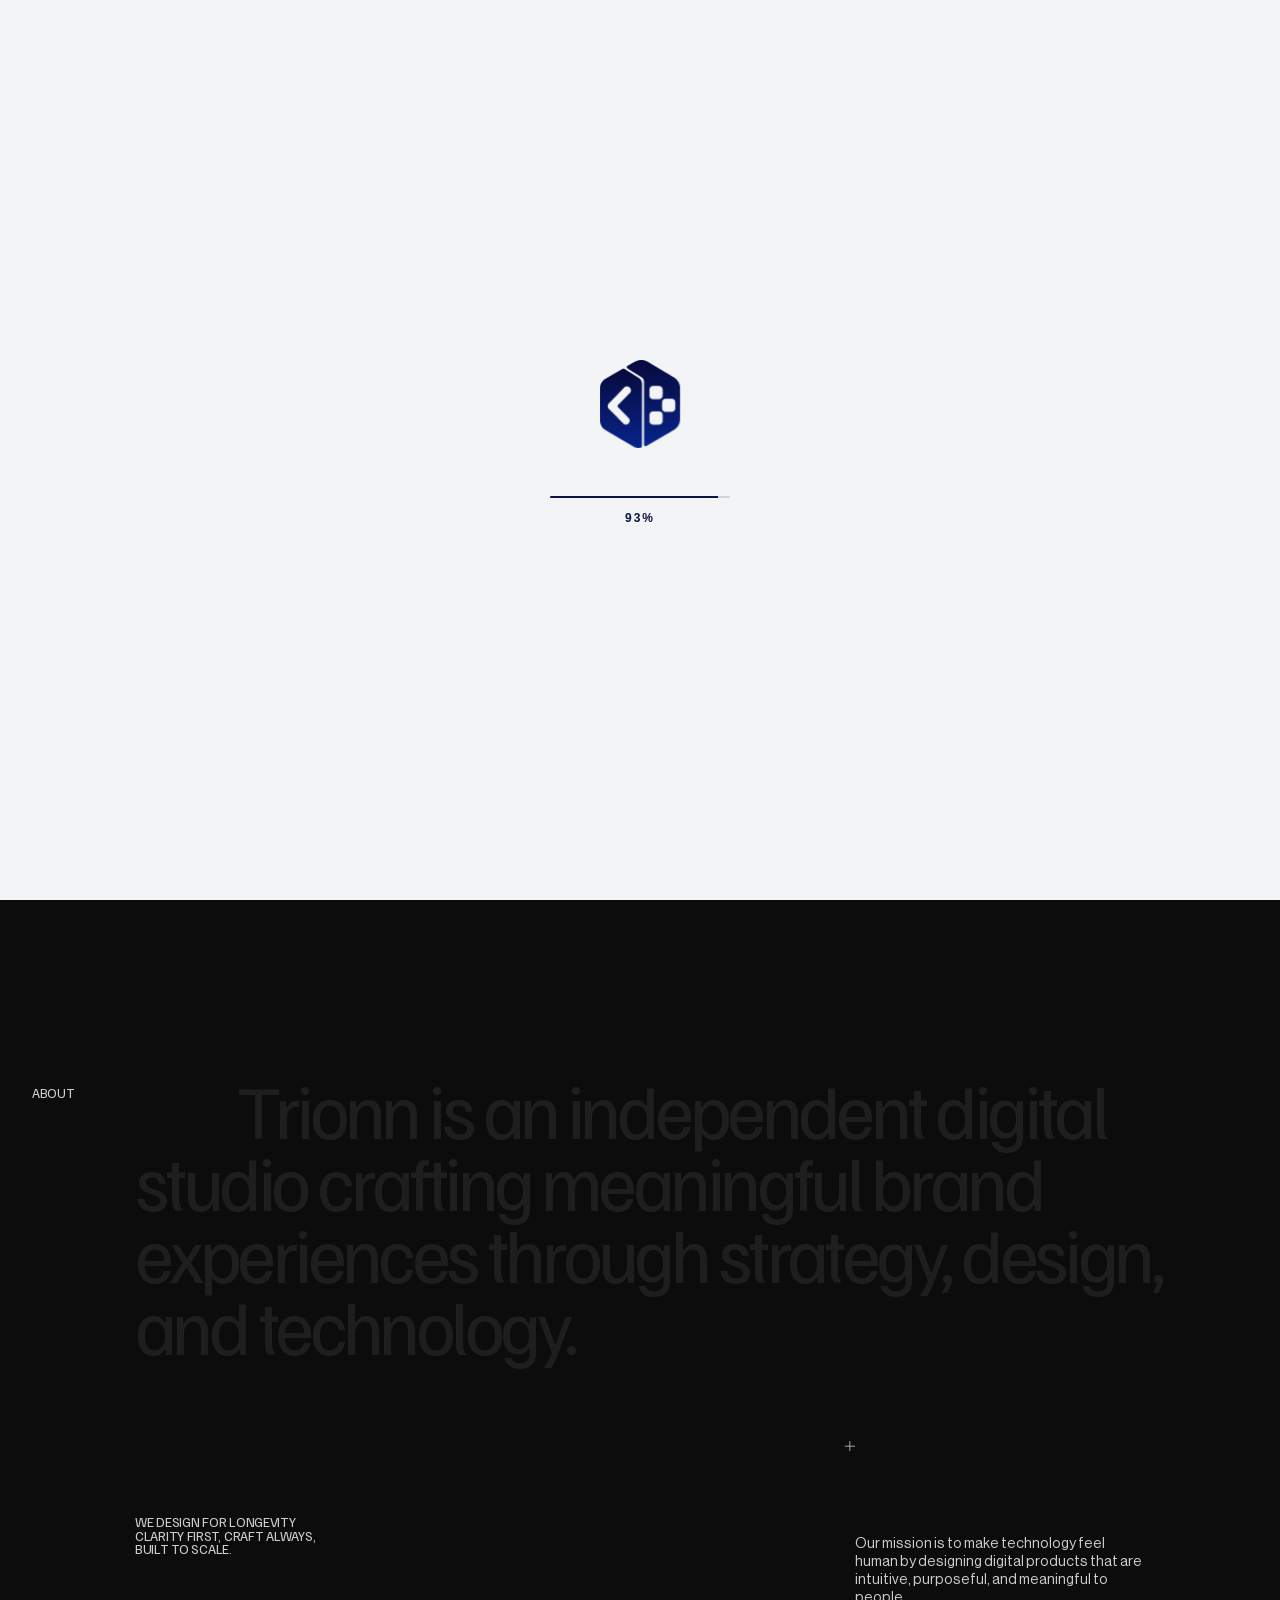
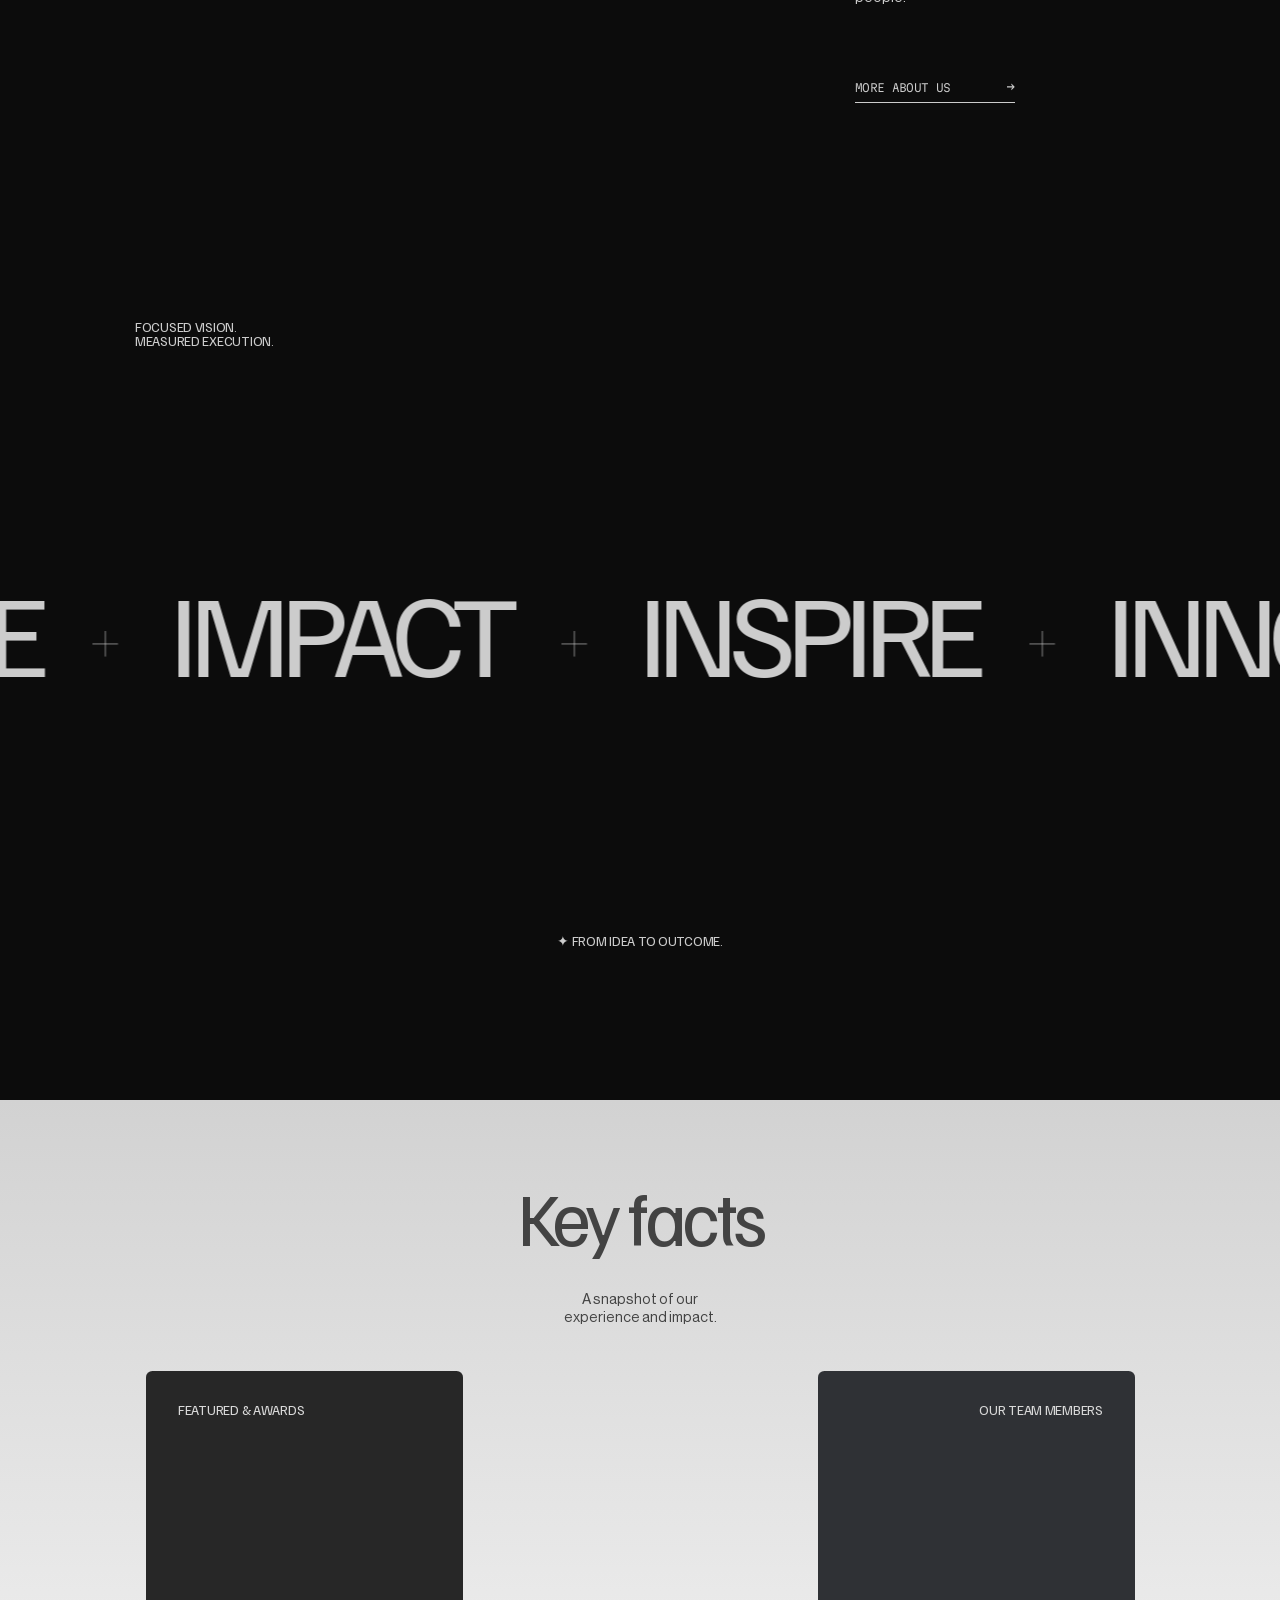
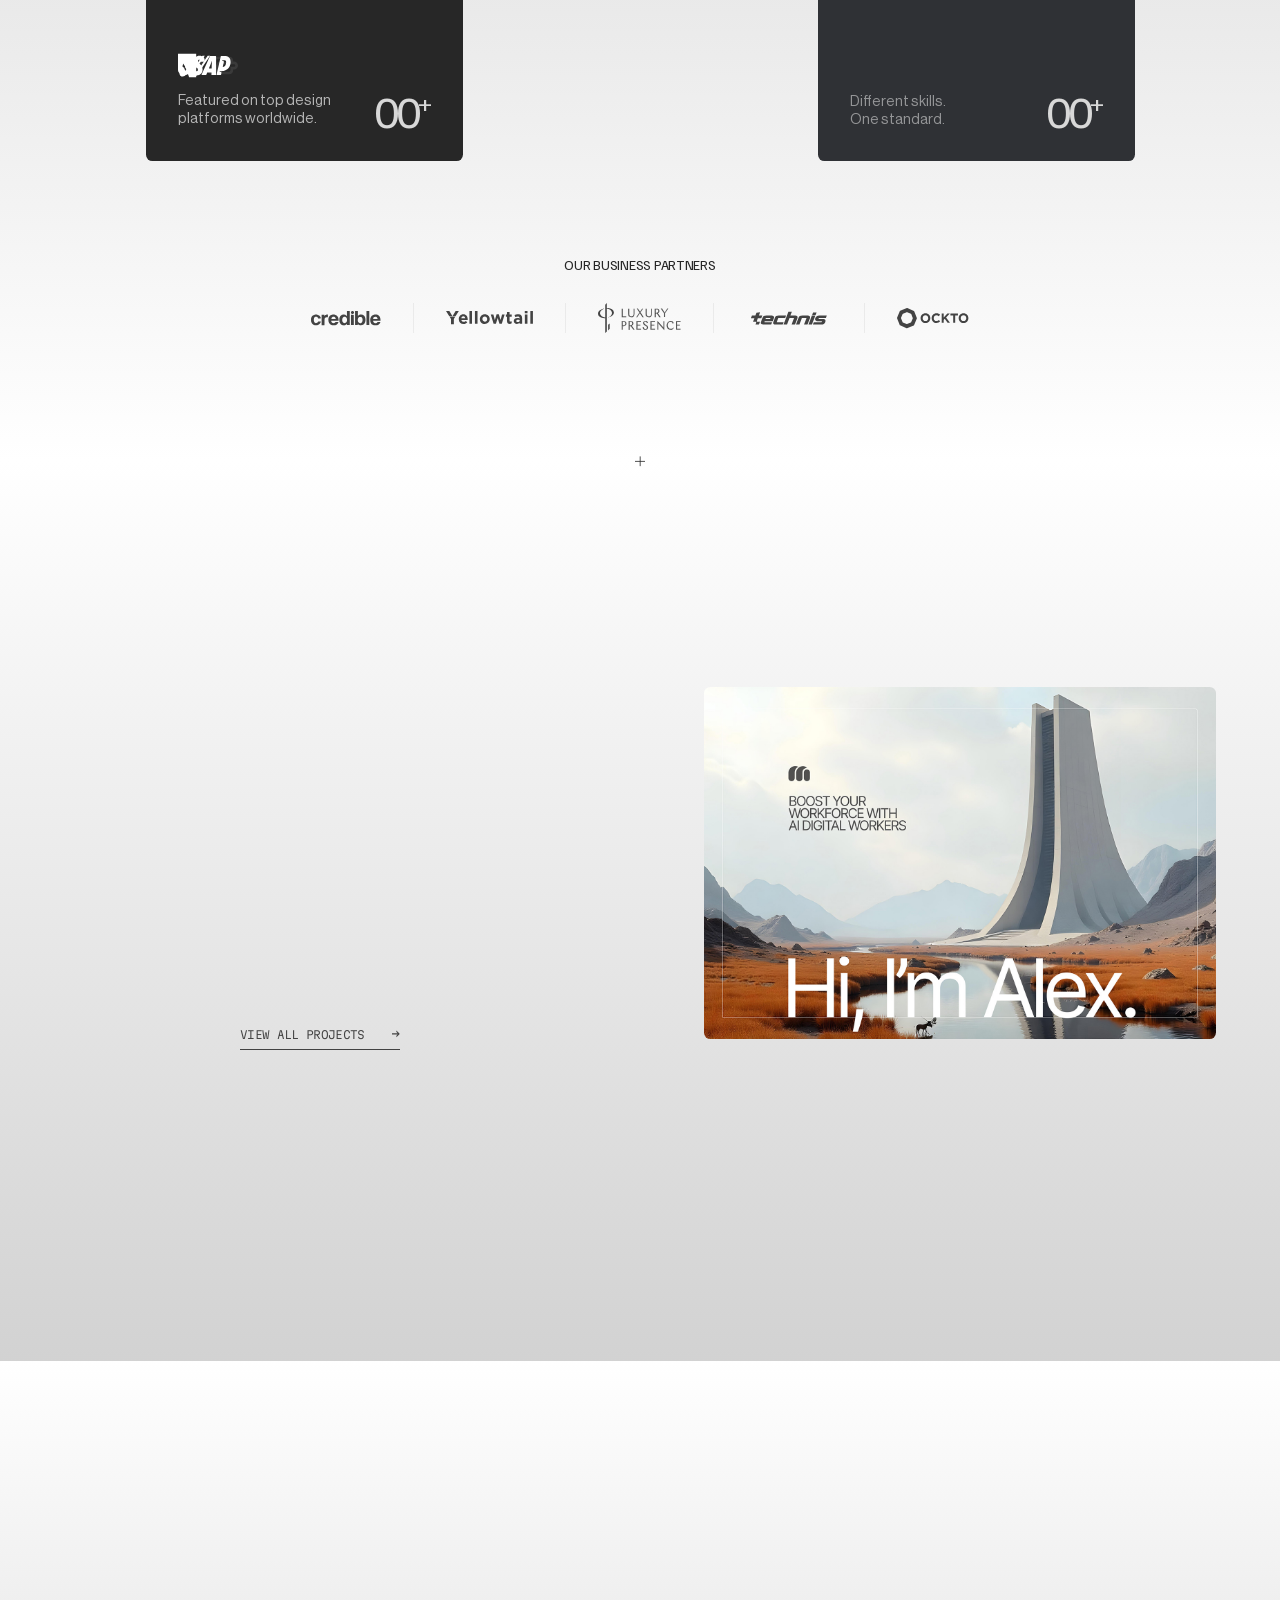
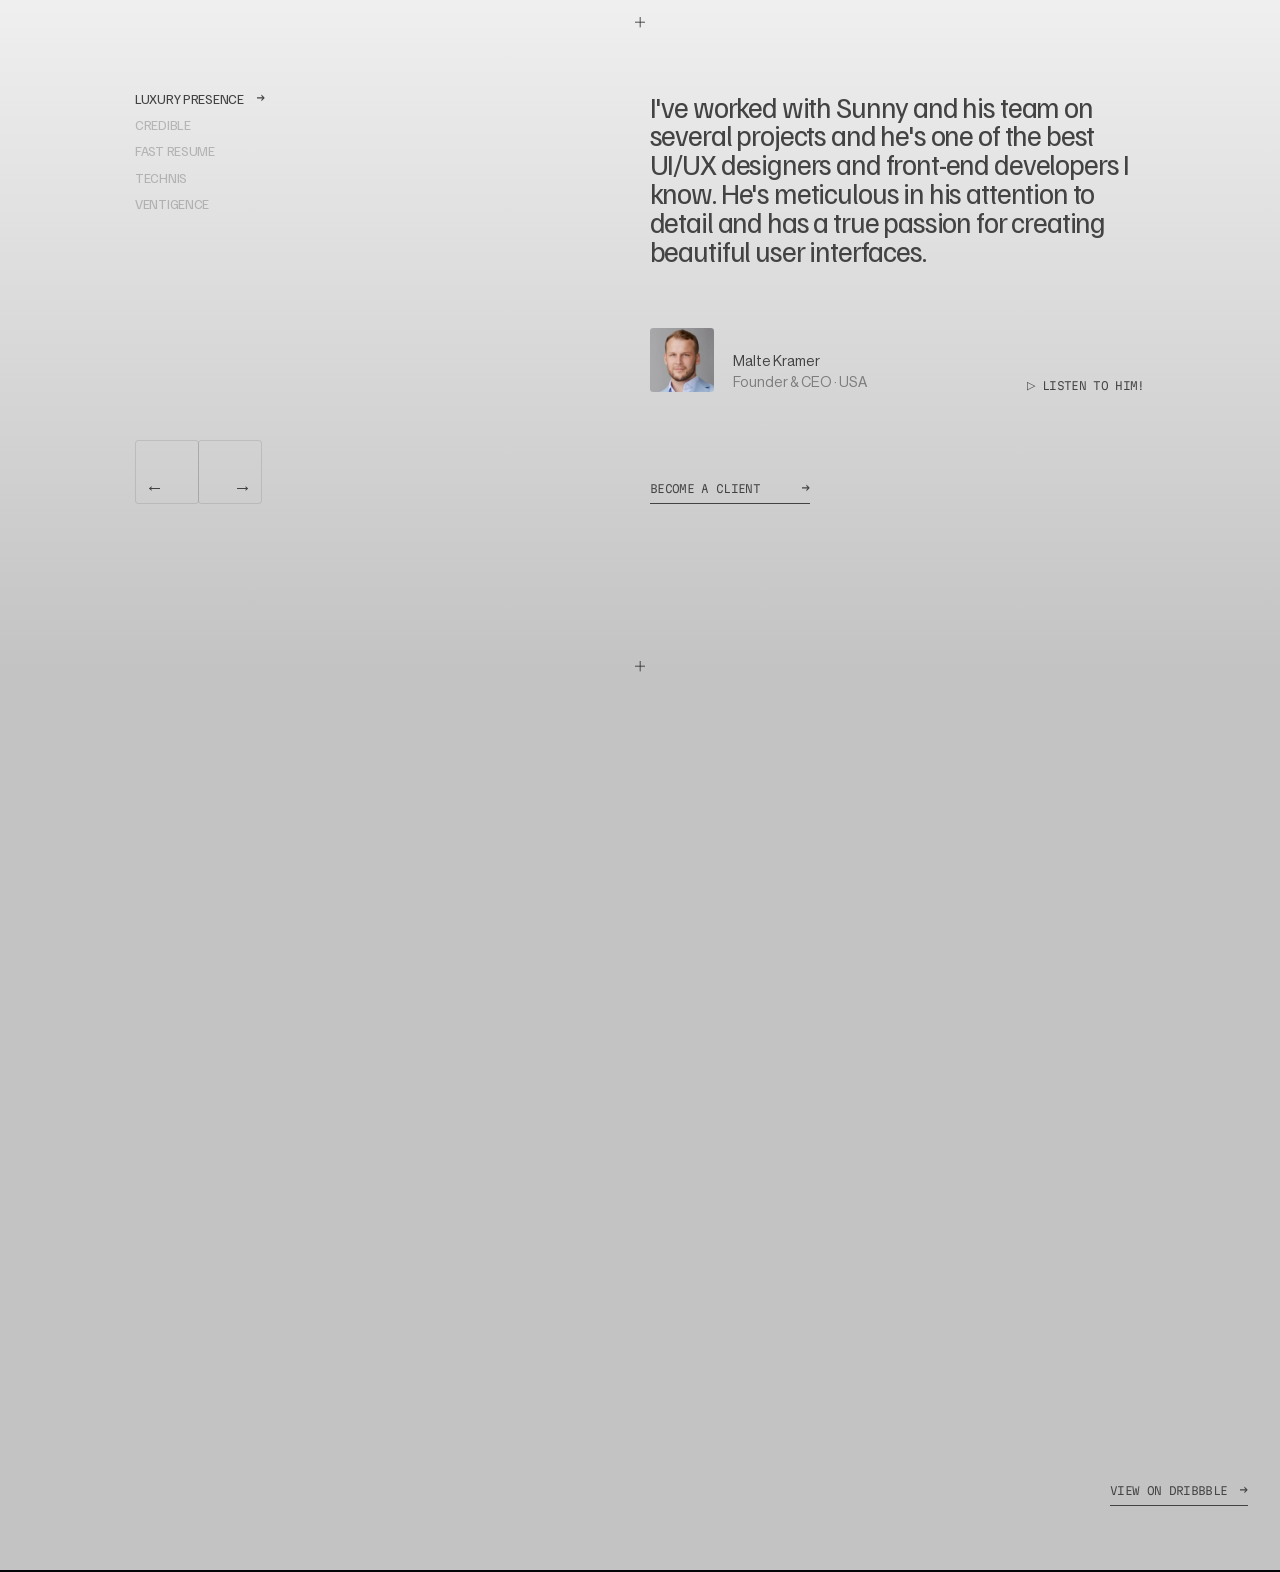
==== commit d94749aa: "Add large MARKITION text to site footer on all pages Adds the mrquee-text styled h2 with MARKITION t" ====
--- a/index.html
+++ b/index.html
@@ -514,7 +514,7 @@
 <path d="M 1583.510 250.994 L 1580.470 250.994 L 1577.430 250.994 L 1574.390 250.994 L 1571.350 250.994 L 1568.310 250.994 L 1565.270 250.994 L 1562.230 250.994 L 1559.190 250.994 L 1556.150 250.994 L 1553.110 250.994 L 1550.070 250.994 L 1547.030 250.994 L 1543.990 250.994 L 1540.950 250.994 L 1537.910 250.994 L 1534.870 250.994 L 1531.830 250.994 L 1528.790 250.994 L 1525.750 250.994 L 1522.710 250.994 L 1519.670 250.994 L 1516.630 250.994 L 1513.590 250.994 L 1510.550 250.994 L 1507.510 250.994 L 1504.470 250.994" stroke="#D8D8D8" class="tw-cursor-pointer" style="fill: none; stroke-linecap: round; vector-effect: non-scaling-stroke; stroke-width: 0.6;"></path><path d="M 1583.510 250.994 L 1580.470 250.994 L 1577.430 250.994 L 1574.390 250.994 L 1571.350 250.994 L 1568.310 250.994 L 1565.270 250.994 L 1562.230 250.994 L 1559.190 250.994 L 1556.150 250.994 L 1553.110 250.994 L 1550.070 250.994 L 1547.030 250.994 L 1543.990 250.994 L 1540.950 250.994 L 1537.910 250.994 L 1534.870 250.994 L 1531.830 250.994 L 1528.790 250.994 L 1525.750 250.994 L 1522.710 250.994 L 1519.670 250.994 L 1516.630 250.994 L 1513.590 250.994 L 1510.550 250.994 L 1507.510 250.994 L 1504.470 250.994" stroke="transparent" class="tw-cursor-pointer" style="fill: none; stroke-linecap: round; vector-effect: non-scaling-stroke; stroke-width: 12;" pointer-events="stroke"></path>
 <path d="M 1686.320 250.994 L 1683.180 250.994 L 1680.040 250.994 L 1676.900 250.994 L 1673.760 250.994 L 1670.620 250.994 L 1667.480 250.994 L 1664.340 250.994 L 1661.200 250.994 L 1658.060 250.994 L 1654.920 250.994 L 1651.780 250.994 L 1648.640 250.994 L 1645.500 250.994 L 1642.360 250.994 L 1639.220 250.994 L 1636.080 250.994 L 1632.940 250.994 L 1629.800 250.994 L 1626.660 250.994 L 1623.520 250.994 L 1620.380 250.994 L 1617.240 250.994 L 1614.100 250.994 L 1610.960 250.994 L 1607.820 250.994 L 1604.680 250.994" stroke="#D8D8D8" class="tw-cursor-pointer" style="fill: none; stroke-linecap: round; vector-effect: non-scaling-stroke; stroke-width: 0.6;"></path><path d="M 1686.320 250.994 L 1683.180 250.994 L 1680.040 250.994 L 1676.900 250.994 L 1673.760 250.994 L 1670.620 250.994 L 1667.480 250.994 L 1664.340 250.994 L 1661.200 250.994 L 1658.060 250.994 L 1654.920 250.994 L 1651.780 250.994 L 1648.640 250.994 L 1645.500 250.994 L 1642.360 250.994 L 1639.220 250.994 L 1636.080 250.994 L 1632.940 250.994 L 1629.800 250.994 L 1626.660 250.994 L 1623.520 250.994 L 1620.380 250.994 L 1617.240 250.994 L 1614.100 250.994 L 1610.960 250.994 L 1607.820 250.994 L 1604.680 250.994" stroke="transparent" class="tw-cursor-pointer" style="fill: none; stroke-linecap: round; vector-effect: non-scaling-stroke; stroke-width: 12;" pointer-events="stroke"></path>
 </svg>
-</div></div></div></footer><div><div role="dialog" aria-modal="true" aria-label="Contact TRIONN" aria-hidden="true" class="contact-popup-wrapper invisible opacity-0 fixed inset-0 z-100 flex justify-end md:p-4 pointer-events-none"><div class="contact-popup-backdrop absolute inset-0 pointer-events-none"></div><div data-lenis-prevent="true" class="contact-popup-panel no-scrollbar relative z-5 w-full md:max-w-136 h-full md:max-h-full overflow-y-auto overscroll-contain bg-white text-dark-font md:rounded-lg md:border md:border-cream pointer-events-auto" style="clip-path: circle(0% at 95% 5%); opacity: 0; visibility: hidden; translate: none; rotate: none; scale: none; transform: rotate(2deg) scale(0.9, 0.9);"><button type="button" aria-label="Close contact form" class="absolute top-3 right-3 z-20 flex h-7 w-7 items-center justify-center rounded-full border border-[#111214]/15 text-[#111214] transition-colors duration-300 hover:border-[#111214]/60 cursor-pointer"><svg viewBox="0 0 24 24" class="h-2.5 w-2.5" aria-hidden="true"><path d="M4 4 L20 20 M20 4 L4 20" stroke="currentColor" stroke-width="1.5" stroke-linecap="round"></path></svg></button><div class="contact-popup-inner flex min-h-full w-full flex-col p-6 md:p-10 text-dark-font justify-between"><div class="z-3 relative"><div class="stagger-item flex flex-col gap-2 mb-4" style="translate: none; rotate: none; scale: none; opacity: 0; visibility: hidden; transform: translate(0px, 20px);"><h2 class="h3">Let's build something great.</h2><p class="small max-w-74">Tell us about your project, we usually reply within one business day.</p></div><div class="stagger-item mb-8" style="translate: none; rotate: none; scale: none; opacity: 0; visibility: hidden; transform: translate(0px, 20px);"><form novalidate="" class=""><div class="flex flex-col gap-3"><div class="relative selection:bg-black!  "><div class="min-h-0 m-0 block"><label class="absolute top-0 left-3.5 z-10 inline-flex items-center h-5.5 px-2 bg-white text-[0.563rem] rounded-xs uppercase leading-none text-dark-font pointer-events-none transition-all duration-250 ease-in-out
+</div></div></div><h2 class="mrquee-text relative z-30 w-full text-center text-light-font overflow-hidden py-16">MARKITION</h2></footer><div><div role="dialog" aria-modal="true" aria-label="Contact TRIONN" aria-hidden="true" class="contact-popup-wrapper invisible opacity-0 fixed inset-0 z-100 flex justify-end md:p-4 pointer-events-none"><div class="contact-popup-backdrop absolute inset-0 pointer-events-none"></div><div data-lenis-prevent="true" class="contact-popup-panel no-scrollbar relative z-5 w-full md:max-w-136 h-full md:max-h-full overflow-y-auto overscroll-contain bg-white text-dark-font md:rounded-lg md:border md:border-cream pointer-events-auto" style="clip-path: circle(0% at 95% 5%); opacity: 0; visibility: hidden; translate: none; rotate: none; scale: none; transform: rotate(2deg) scale(0.9, 0.9);"><button type="button" aria-label="Close contact form" class="absolute top-3 right-3 z-20 flex h-7 w-7 items-center justify-center rounded-full border border-[#111214]/15 text-[#111214] transition-colors duration-300 hover:border-[#111214]/60 cursor-pointer"><svg viewBox="0 0 24 24" class="h-2.5 w-2.5" aria-hidden="true"><path d="M4 4 L20 20 M20 4 L4 20" stroke="currentColor" stroke-width="1.5" stroke-linecap="round"></path></svg></button><div class="contact-popup-inner flex min-h-full w-full flex-col p-6 md:p-10 text-dark-font justify-between"><div class="z-3 relative"><div class="stagger-item flex flex-col gap-2 mb-4" style="translate: none; rotate: none; scale: none; opacity: 0; visibility: hidden; transform: translate(0px, 20px);"><h2 class="h3">Let's build something great.</h2><p class="small max-w-74">Tell us about your project, we usually reply within one business day.</p></div><div class="stagger-item mb-8" style="translate: none; rotate: none; scale: none; opacity: 0; visibility: hidden; transform: translate(0px, 20px);"><form novalidate="" class=""><div class="flex flex-col gap-3"><div class="relative selection:bg-black!  "><div class="min-h-0 m-0 block"><label class="absolute top-0 left-3.5 z-10 inline-flex items-center h-5.5 px-2 bg-white text-[0.563rem] rounded-xs uppercase leading-none text-dark-font pointer-events-none transition-all duration-250 ease-in-out
             opacity-0 invisible translate-y-2"></label><div class="absolute top-0 right-3.5 z-20 inline-flex items-center h-5.5 px-2 bg-white text-[0.563rem] rounded-xs uppercase leading-none text-[#d9432b] whitespace-nowrap pointer-events-none transition-all duration-250 ease-in-out
             opacity-0 invisible translate-y-2">Enter your name</div></div><input type="text" placeholder="Full Name" aria-label="Full Name *" class="w-full bg-transparent border rounded-lg small text-dark-font placeholder:text-dark-font/60 border-grey-line/15 focus:border-dark-font outline-none transition-all duration-300 px-4 py-3" value=""></div><div class="relative selection:bg-black!  "><div class="min-h-0 m-0 block"><label class="absolute top-0 left-3.5 z-10 inline-flex items-center h-5.5 px-2 bg-white text-[0.563rem] rounded-xs uppercase leading-none text-dark-font pointer-events-none transition-all duration-250 ease-in-out
             opacity-0 invisible translate-y-2"></label><div class="absolute top-0 right-3.5 z-20 inline-flex items-center h-5.5 px-2 bg-white text-[0.563rem] rounded-xs uppercase leading-none text-[#d9432b] whitespace-nowrap pointer-events-none transition-all duration-250 ease-in-out
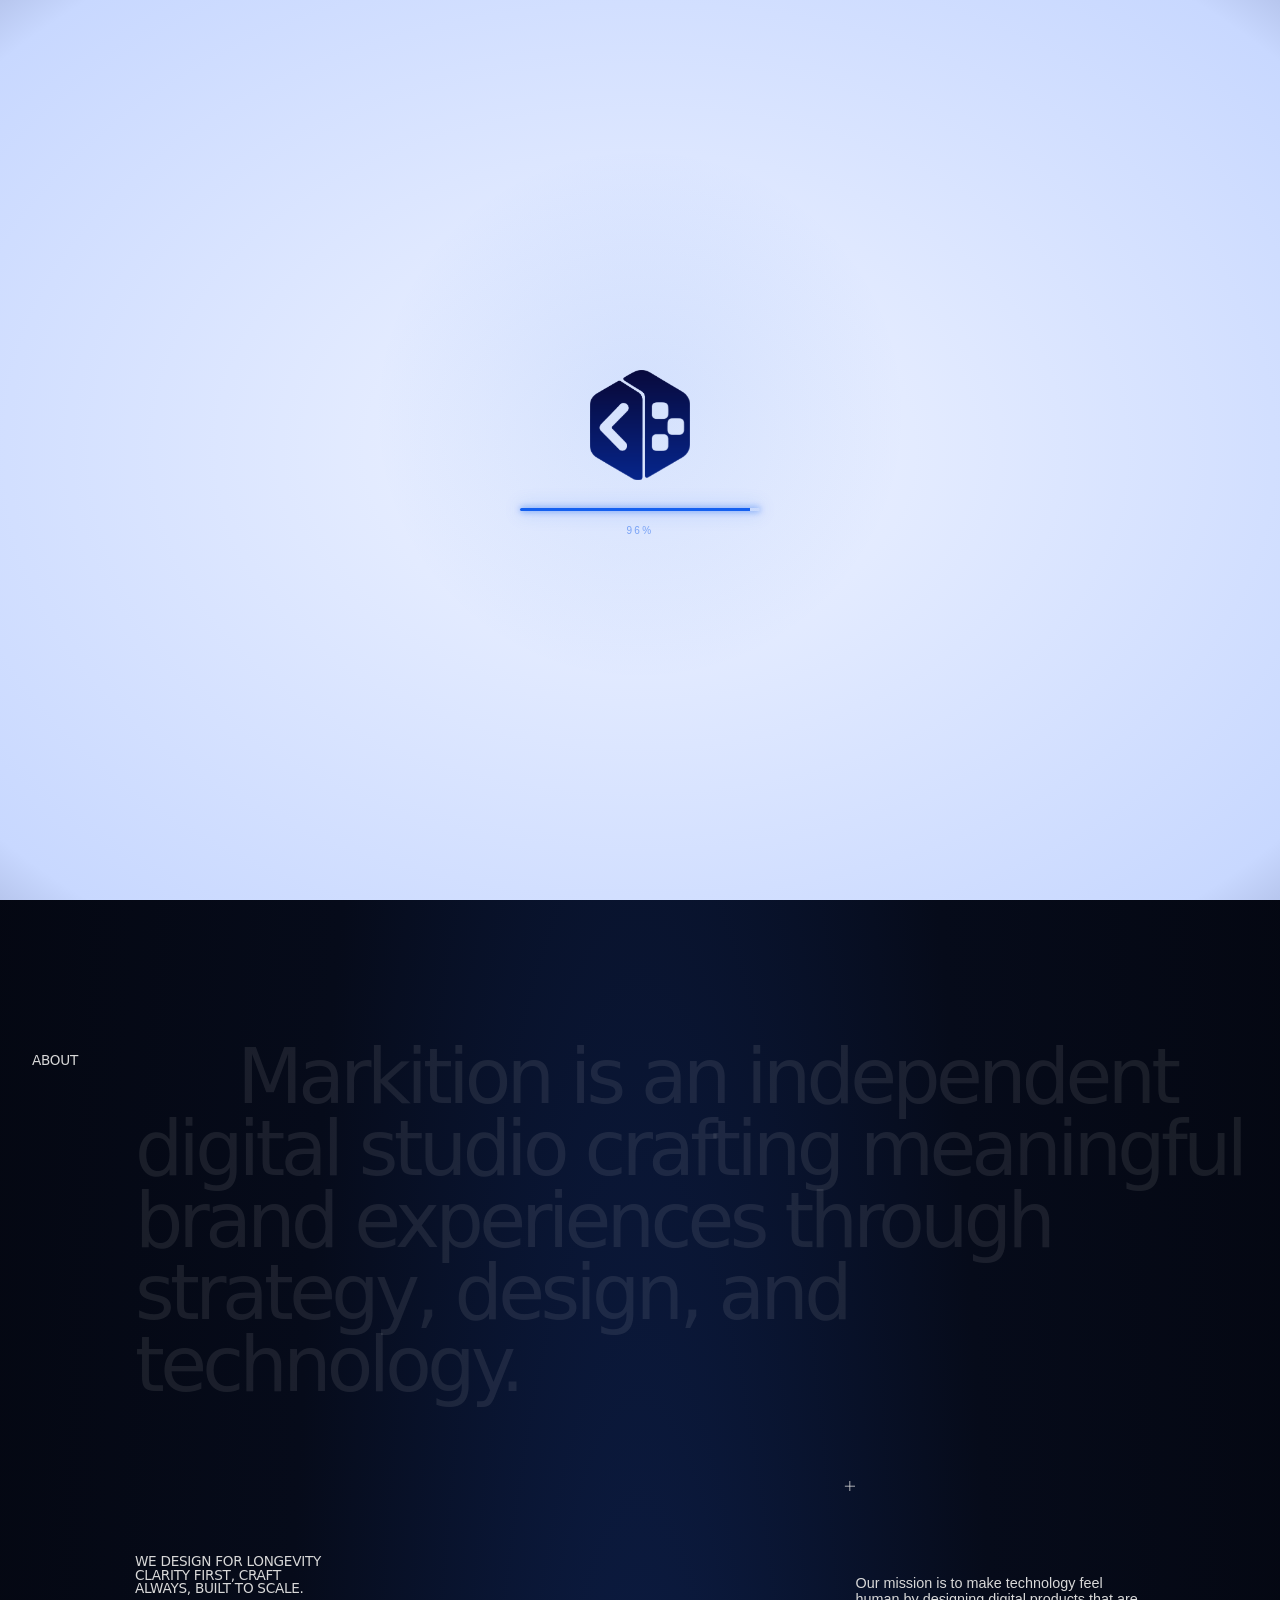
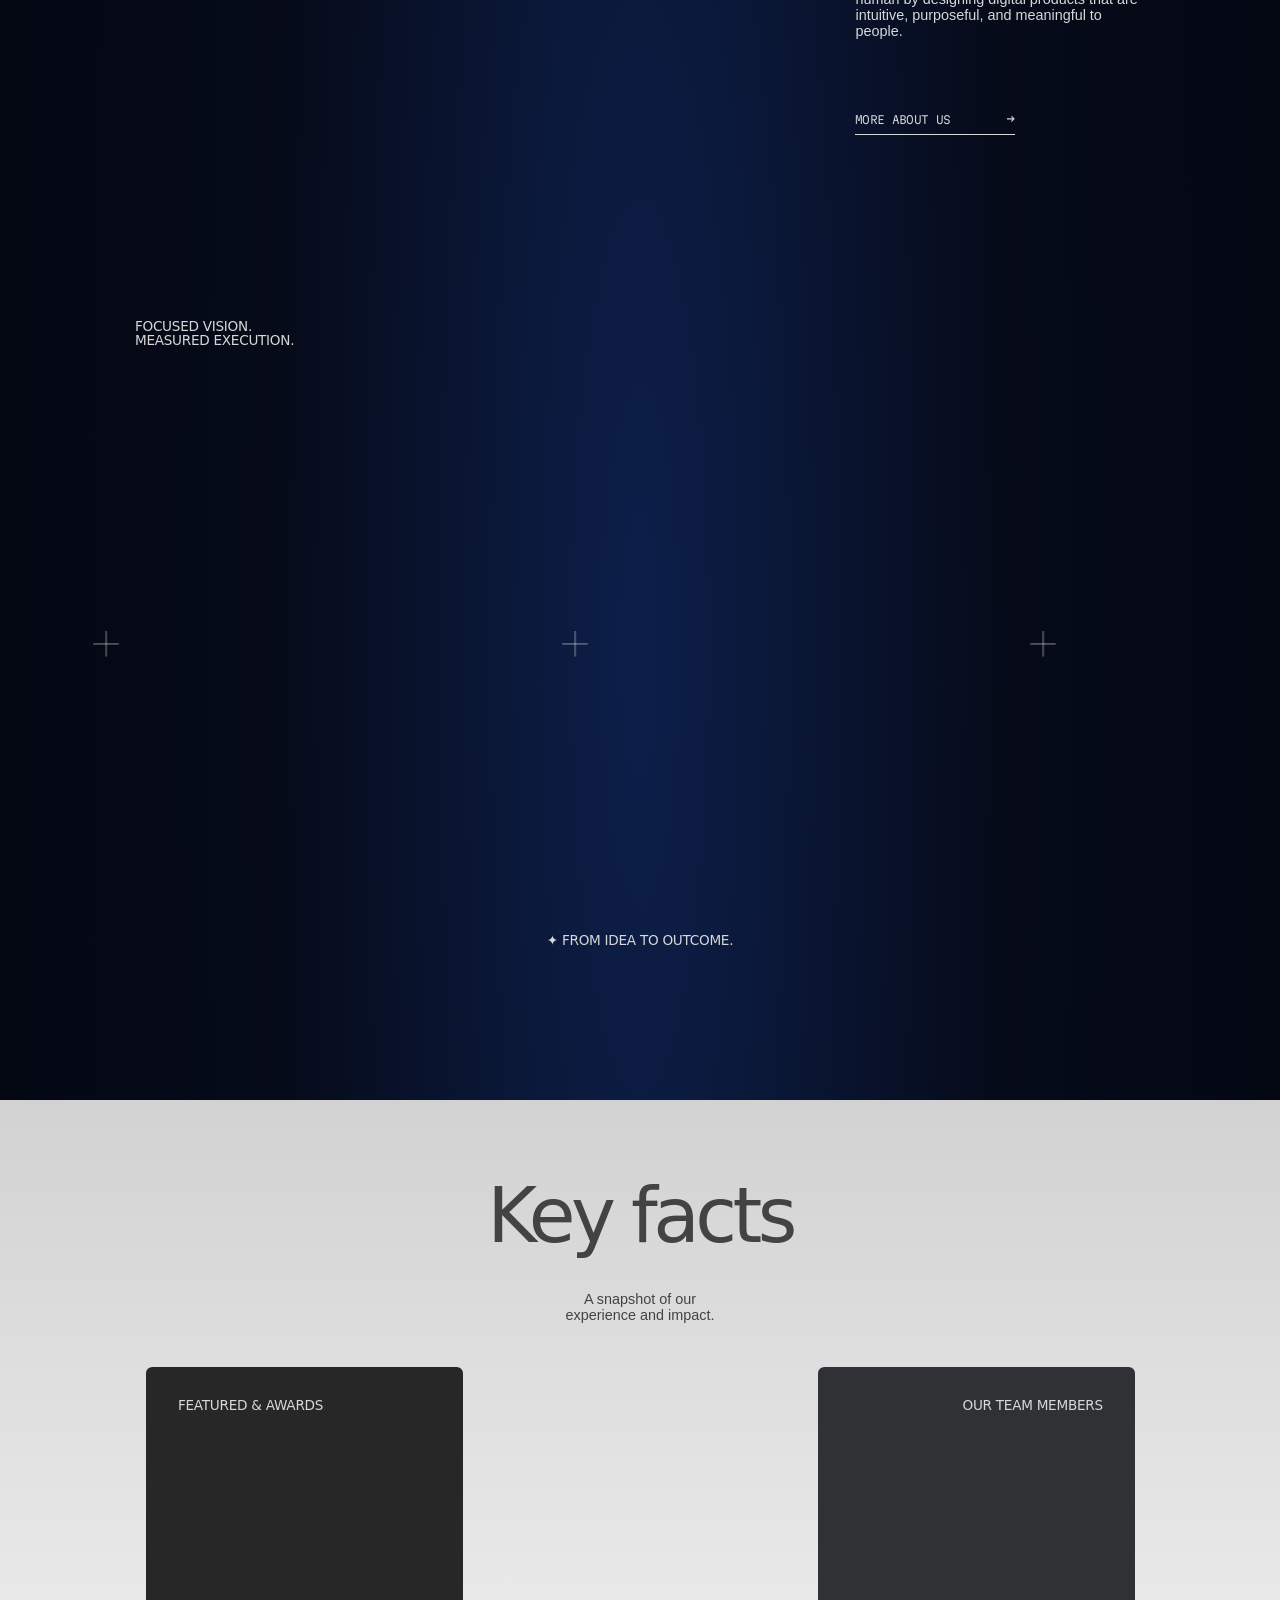
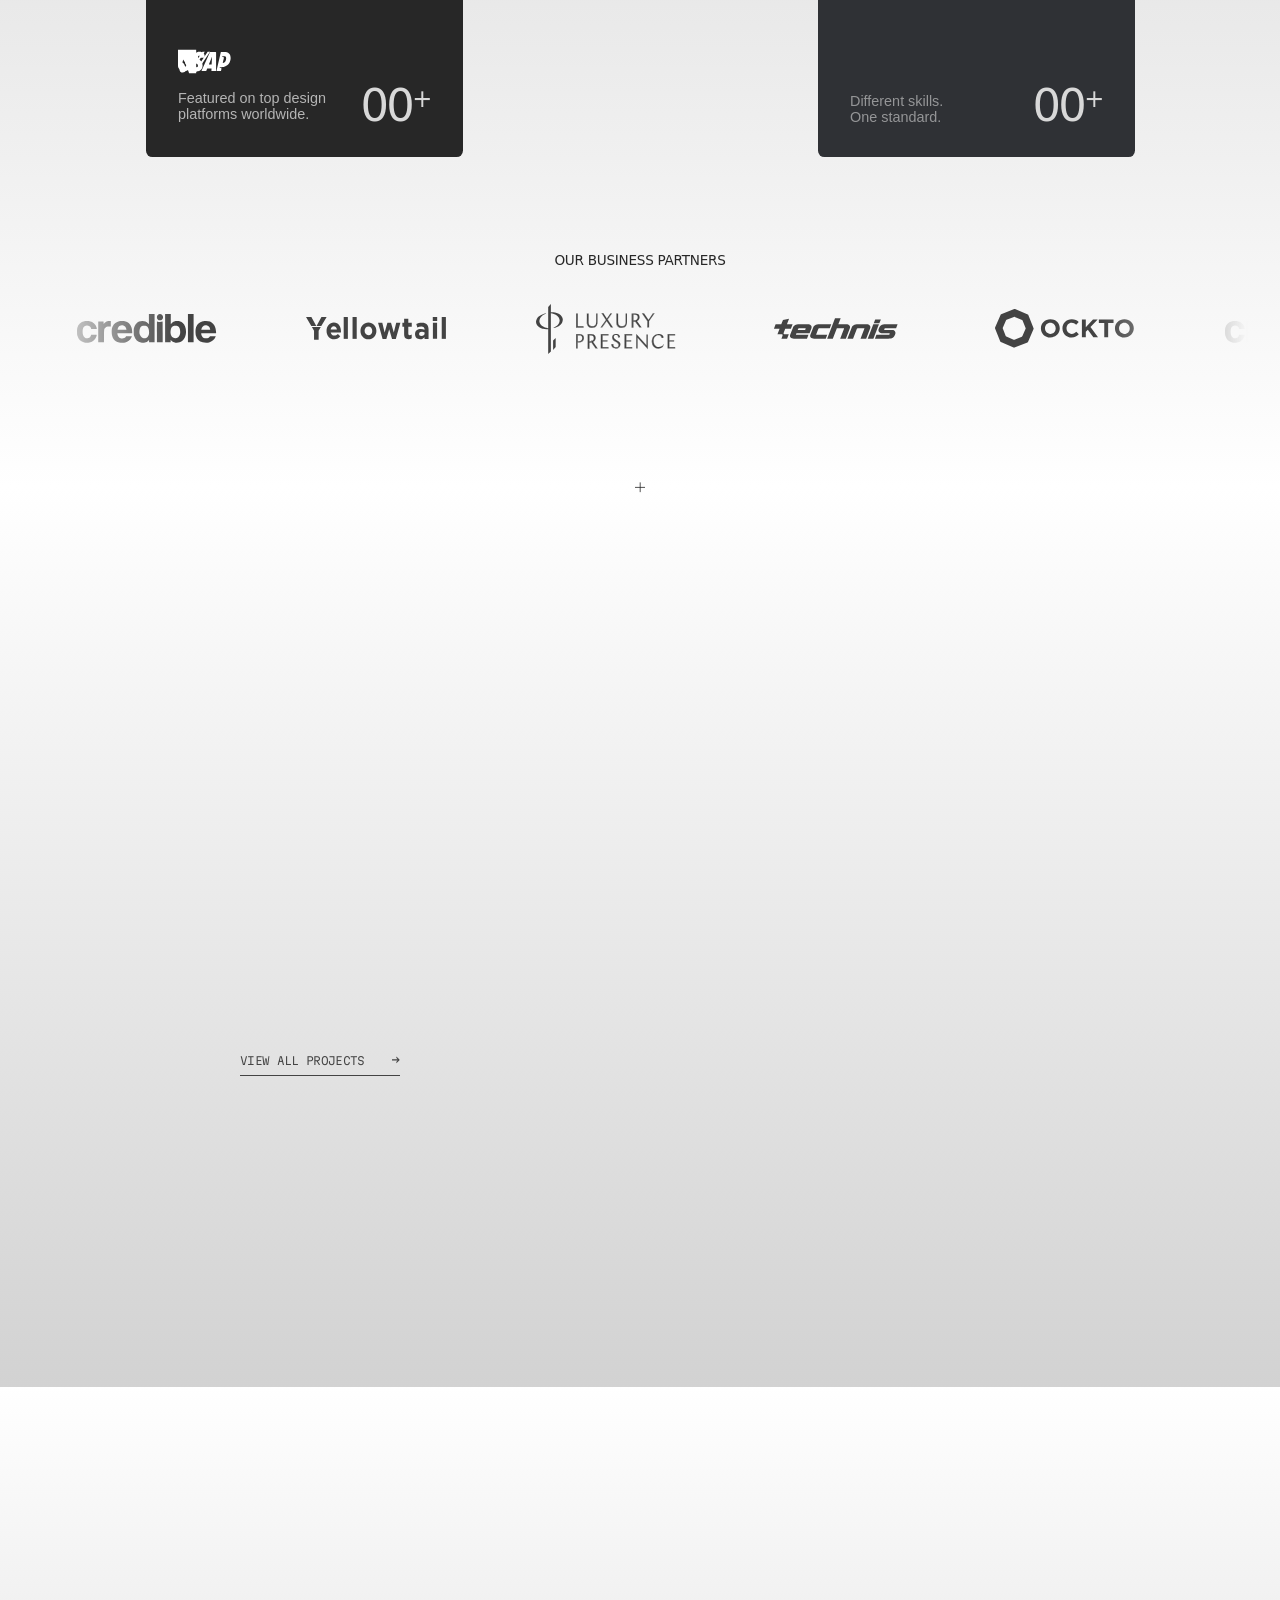
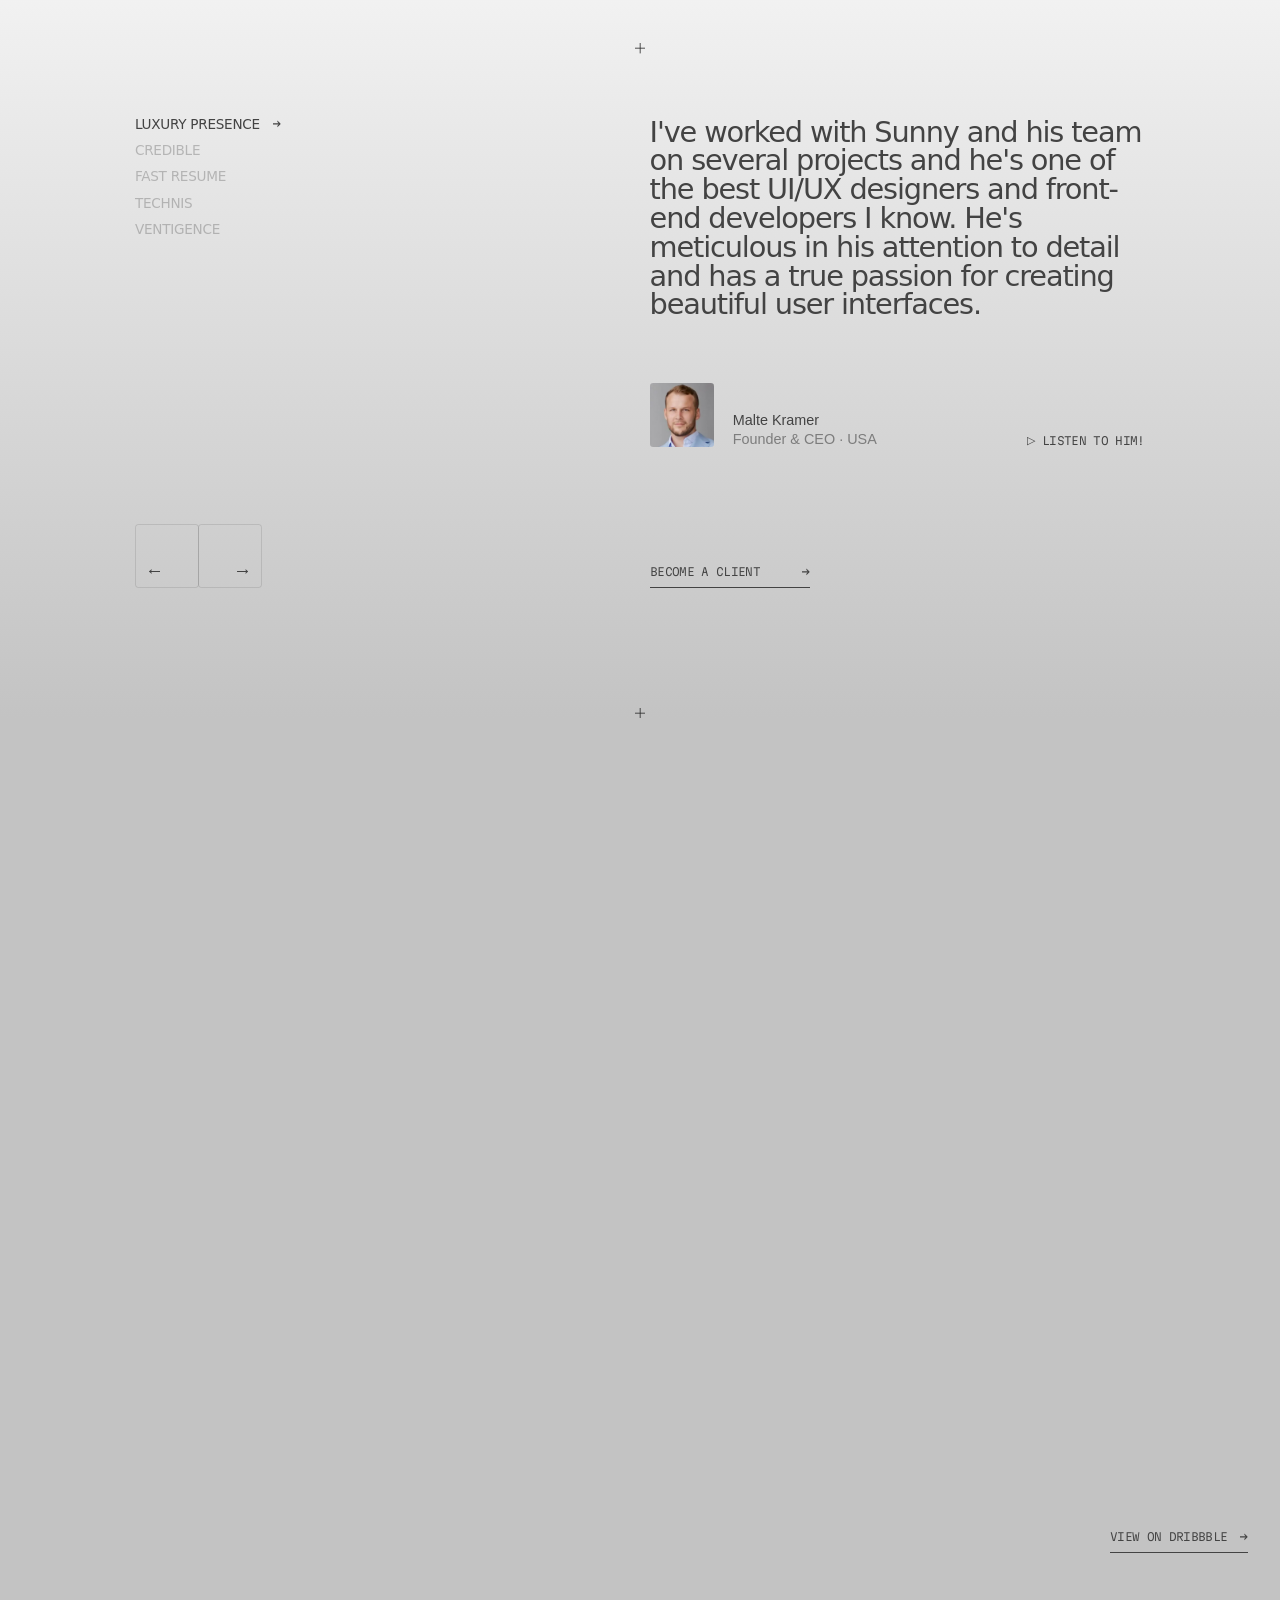
==== commit bc0ac01d: "Rebrand TRIONN → MARKITION across site, improve loading screen and fonts - Replace all visible TRION" ====
--- a/index.html
+++ b/index.html
@@ -1,4 +1,4 @@
-﻿<!DOCTYPE html><html lang="en" style="" class="lenis" data-trionn-ready="true" data-tr-loading="1"><head><meta http-equiv="origin-trial" content="A7vZI3v+Gz7JfuRolKNM4Aff6zaGuT7X0mf3wtoZTnKv6497cVMnhy03KDqX7kBz/q/[base64]"><meta charset="utf-8"><meta name="viewport" content="width=device-width, initial-scale=1"><link rel="preload" href="/_next/static/media/FamiljenGroteskVariable_Regular-s.p.04jxz-d23sc_e.woff2" as="font" crossorigin="" type="font/woff2"><link rel="preload" href="/_next/static/media/MartianMono_Light-s.p.0htes.s6weu9-.woff2" as="font" crossorigin="" type="font/woff2"><link rel="preload" href="/_next/static/media/NeueHaasDisplay_Roman-s.p.0ykdwddnvy5f_.woff2" as="font" crossorigin="" type="font/woff2"><link rel="preload" href="/_next/static/media/PPEditorialNew_Ultralight-s.p.0qe_2frr_fmiu.woff2" as="font" crossorigin="" type="font/woff2"><link rel="preload" as="image" href="/images/markition-logo-white.png" fetchpriority="high"><link rel="stylesheet" href="/_next/static/chunks/0wf1gwg29cqjw.css" data-precedence="next"><link rel="stylesheet" href="/_next/static/chunks/0-x39_77jza10.css" data-precedence="next"><link rel="preload" as="script" fetchpriority="low" href="/_next/static/chunks/0zaia6i55l01..js"><script type="text/javascript" async="" charset="utf-8" src="https://www.gstatic.com/recaptcha/releases/BnqMGSY_YP4cCmbNINHpJPkd/recaptcha__en.js" crossorigin="anonymous" integrity="sha384-K2jwPMs9YftFEp0qaOROfZXTsHoMnIVnis6njdSZtZdHgc1aczlv5Jty5/tSuqns"></script><script src="/_next/static/chunks/0y3~cortx~or~.js" async=""></script><script src="/_next/static/chunks/00nvzi6qb_-1r.js" async=""></script><script src="/_next/static/chunks/turbopack-0nz662b_cli3l.js" async=""></script><script src="/_next/static/chunks/0_-x7hddx_1l6.js" async=""></script><script src="/_next/static/chunks/0cayk5enk9uhw.js" async=""></script><script src="/_next/static/chunks/02m2onmcd.l.g.js" async=""></script><script src="/_next/static/chunks/0z-5e_9x.n-.p.js" async=""></script><script src="/_next/static/chunks/08uh6.imupez1.js" async=""></script><script src="/_next/static/chunks/0.t3mu8kba~-e.js" async=""></script><script src="/_next/static/chunks/150d1p-43jycd.js" async=""></script><script src="/_next/static/chunks/0d3shmwh5_nmn.js" async=""></script><script src="/_next/static/chunks/13z7xnmanm326.js" async=""></script><script src="/_next/static/chunks/13xgo04nefn8q.js" async=""></script><script src="/_next/static/chunks/0_.rc2afwy26s.js" async=""></script><script src="/_next/static/chunks/0eox~aw2ff066.js" async=""></script><script src="/_next/static/chunks/0sue_k2sp00no.js" async=""></script><script src="/_next/static/chunks/04srvx.z7_jun.js" async=""></script><script src="/_next/static/chunks/15ky3h9upk1qm.js" async=""></script><link rel="preload" href="https://www.googletagmanager.com/gtag/js?id=G-D2L5FM3EVB" as="script"><meta name="next-size-adjust" content=""><meta name="theme-color" content="#040508"><title>TRIONN | AI-Powered Creative Design &amp; Development Studio in India</title><meta name="description" content="TRIONN is an independent AI-powered digital studio crafting meaningful brand experiences through strategy, design, and technology. Based in Rajkot, Gujarat, India, we create premium websites, immersive digital products, and interactive experiences for ambitious brands worldwide."><meta name="author" content="TRIONN"><meta name="keywords" content="TRIONN, AI-powered digital studio, AI design studio, AI web development, AI website design, design and development studio, creative technology studio, digital experience studio, interactive web design, premium web design, award-winning web design, UI UX design studio, branding and development agency, creative development studio, motion design studio, immersive digital experiences, strategy-led design, custom website development, WebGL development studio, frontend development studio, digital product design, modern brand experiences, creative agency India, web design company India, digital studio Rajkot, creative studio Gujarat, AI agency India, premium digital agency, interactive experiences, technology-driven design"><link rel="canonical" href="https://trionn.com"><meta property="og:title" content="TRIONN | AI-Powered Creative Design &amp; Development Studio"><meta property="og:description" content="Independent AI-powered digital studio crafting premium brand experiences through strategy, design, and technology."><meta property="og:url" content="https://trionn.com"><meta property="og:image" content="https://trionn.com/opengraph-image.jpg?opengraph-image.14tq78v25x4aa.jpg"><meta property="og:image:type" content="image/jpeg"><meta property="og:image:width" content="1200"><meta property="og:image:height" content="630"><meta name="twitter:card" content="summary"><meta name="twitter:title" content="TRIONN | AI-Powered Creative Design &amp; Development Studio"><meta name="twitter:description" content="Independent AI-powered digital studio crafting premium brand experiences through strategy, design, and technology."><meta name="twitter:image" content="https://trionn.com/opengraph-image.jpg?opengraph-image.14tq78v25x4aa.jpg"><meta name="twitter:image:type" content="image/jpeg"><meta name="twitter:image:width" content="1200"><meta name="twitter:image:height" content="630"><link rel="icon" href="/images/favicon.svg" sizes="32x32" type="image/svg+xml"><link rel="icon" href="/images/favicon-32x32.png" sizes="32x32" type="image/png"><link rel="icon" href="/images/android-chrome-192x192.png" sizes="192x192" type="image/png"><link rel="icon" href="/images/android-chrome-512x512.png" sizes="512x512" type="image/png"><link rel="apple-touch-icon" href="/images/apple-touch-icon.png" sizes="180x180" type="image/png"><script src="/_next/static/chunks/03~yq9q893hmn.js" nomodule=""></script><script id="google-recaptcha-v3" src="https://www.google.com/recaptcha/api.js?render=6LcyZhUtAAAAAOfV8MQbwEXujCy7eZdF6mfhecxc" defer="" async=""></script><script src="/_next/static/chunks/1233qowaitufq.js"></script><script src="/_next/static/chunks/06.ezyo7li73e.js"></script><link rel="stylesheet" href="/_next/static/chunks/0xt8hh0aijjr~.css"><script src="/_next/static/chunks/0.876vu_iktyk.js"></script><script src="/_next/static/chunks/0vr2_okvwe_sl.js"></script><script src="/_next/static/chunks/0.924d2y-5~87.js"></script><script src="/_next/static/chunks/0w-26ub2icye_.js"></script><script src="/_next/static/chunks/0579sn.qr398q.js"></script><script src="/_next/static/chunks/11zilqhmcgx_4.js"></script><script src="/_next/static/chunks/0u11~oodh.ti_.js"></script><script id="opacity-fix">
+﻿<!DOCTYPE html><html lang="en" style="" class="lenis" data-trionn-ready="true" data-tr-loading="1"><head><meta http-equiv="origin-trial" content="A7vZI3v+Gz7JfuRolKNM4Aff6zaGuT7X0mf3wtoZTnKv6497cVMnhy03KDqX7kBz/q/[base64]"><meta charset="utf-8"><meta name="viewport" content="width=device-width, initial-scale=1"><link rel="preload" href="/_next/static/media/FamiljenGroteskVariable_Regular-s.p.04jxz-d23sc_e.woff2" as="font" crossorigin="" type="font/woff2"><link rel="preload" href="/_next/static/media/MartianMono_Light-s.p.0htes.s6weu9-.woff2" as="font" crossorigin="" type="font/woff2"><link rel="preload" href="/_next/static/media/NeueHaasDisplay_Roman-s.p.0ykdwddnvy5f_.woff2" as="font" crossorigin="" type="font/woff2"><link rel="preload" href="/_next/static/media/PPEditorialNew_Ultralight-s.p.0qe_2frr_fmiu.woff2" as="font" crossorigin="" type="font/woff2"><link rel="preload" as="image" href="/images/markition-logo-white.png" fetchpriority="high"><link rel="stylesheet" href="/_next/static/chunks/0wf1gwg29cqjw.css" data-precedence="next"><link rel="stylesheet" href="/_next/static/chunks/0-x39_77jza10.css" data-precedence="next"><link rel="preload" as="script" fetchpriority="low" href="/_next/static/chunks/0zaia6i55l01..js"><script type="text/javascript" async="" charset="utf-8" src="https://www.gstatic.com/recaptcha/releases/BnqMGSY_YP4cCmbNINHpJPkd/recaptcha__en.js" crossorigin="anonymous" integrity="sha384-K2jwPMs9YftFEp0qaOROfZXTsHoMnIVnis6njdSZtZdHgc1aczlv5Jty5/tSuqns"></script><script src="/_next/static/chunks/0y3~cortx~or~.js" async=""></script><script src="/_next/static/chunks/00nvzi6qb_-1r.js" async=""></script><script src="/_next/static/chunks/turbopack-0nz662b_cli3l.js" async=""></script><script src="/_next/static/chunks/0_-x7hddx_1l6.js" async=""></script><script src="/_next/static/chunks/0cayk5enk9uhw.js" async=""></script><script src="/_next/static/chunks/02m2onmcd.l.g.js" async=""></script><script src="/_next/static/chunks/0z-5e_9x.n-.p.js" async=""></script><script src="/_next/static/chunks/08uh6.imupez1.js" async=""></script><script src="/_next/static/chunks/0.t3mu8kba~-e.js" async=""></script><script src="/_next/static/chunks/150d1p-43jycd.js" async=""></script><script src="/_next/static/chunks/0d3shmwh5_nmn.js" async=""></script><script src="/_next/static/chunks/13z7xnmanm326.js" async=""></script><script src="/_next/static/chunks/13xgo04nefn8q.js" async=""></script><script src="/_next/static/chunks/0_.rc2afwy26s.js" async=""></script><script src="/_next/static/chunks/0eox~aw2ff066.js" async=""></script><script src="/_next/static/chunks/0sue_k2sp00no.js" async=""></script><script src="/_next/static/chunks/04srvx.z7_jun.js" async=""></script><script src="/_next/static/chunks/15ky3h9upk1qm.js" async=""></script><link rel="preload" href="https://www.googletagmanager.com/gtag/js?id=G-D2L5FM3EVB" as="script"><meta name="next-size-adjust" content=""><meta name="theme-color" content="#040508"><title>MARKITION | AI-Powered Creative Design &amp; Development Studio in India</title><meta name="description" content="MARKITION is an independent AI-powered digital studio crafting meaningful brand experiences through strategy, design, and technology. Based in Rajkot, Gujarat, India, we create premium websites, immersive digital products, and interactive experiences for ambitious brands worldwide."><meta name="author" content="MARKITION"><meta name="keywords" content="MARKITION, AI-powered digital studio, AI design studio, AI web development, AI website design, design and development studio, creative technology studio, digital experience studio, interactive web design, premium web design, award-winning web design, UI UX design studio, branding and development agency, creative development studio, motion design studio, immersive digital experiences, strategy-led design, custom website development, WebGL development studio, frontend development studio, digital product design, modern brand experiences, creative agency India, web design company India, digital studio Rajkot, creative studio Gujarat, AI agency India, premium digital agency, interactive experiences, technology-driven design"><link rel="canonical" href="https://trionn.com"><meta property="og:title" content="MARKITION | AI-Powered Creative Design &amp; Development Studio"><meta property="og:description" content="Independent AI-powered digital studio crafting premium brand experiences through strategy, design, and technology."><meta property="og:url" content="https://trionn.com"><meta property="og:image" content="https://trionn.com/opengraph-image.jpg?opengraph-image.14tq78v25x4aa.jpg"><meta property="og:image:type" content="image/jpeg"><meta property="og:image:width" content="1200"><meta property="og:image:height" content="630"><meta name="twitter:card" content="summary"><meta name="twitter:title" content="MARKITION | AI-Powered Creative Design &amp; Development Studio"><meta name="twitter:description" content="Independent AI-powered digital studio crafting premium brand experiences through strategy, design, and technology."><meta name="twitter:image" content="https://trionn.com/opengraph-image.jpg?opengraph-image.14tq78v25x4aa.jpg"><meta name="twitter:image:type" content="image/jpeg"><meta name="twitter:image:width" content="1200"><meta name="twitter:image:height" content="630"><link rel="icon" href="/images/favicon.svg" sizes="32x32" type="image/svg+xml"><link rel="icon" href="/images/favicon-32x32.png" sizes="32x32" type="image/png"><link rel="icon" href="/images/android-chrome-192x192.png" sizes="192x192" type="image/png"><link rel="icon" href="/images/android-chrome-512x512.png" sizes="512x512" type="image/png"><link rel="apple-touch-icon" href="/images/apple-touch-icon.png" sizes="180x180" type="image/png"><script src="/_next/static/chunks/03~yq9q893hmn.js" nomodule=""></script><script id="google-recaptcha-v3" src="https://www.google.com/recaptcha/api.js?render=6LcyZhUtAAAAAOfV8MQbwEXujCy7eZdF6mfhecxc" defer="" async=""></script><script src="/_next/static/chunks/1233qowaitufq.js"></script><script src="/_next/static/chunks/06.ezyo7li73e.js"></script><link rel="stylesheet" href="/_next/static/chunks/0xt8hh0aijjr~.css"><style>body.neuehaas_c7f8fc4-module__3yhucW__variable{--font-neue:-apple-system,BlinkMacSystemFont,"Segoe UI",Roboto,Oxygen,Ubuntu,Cantarell,sans-serif}h2,.h2,h2.big,.h2.big,h3,.h3,h4,.h4,.title,.pl-trans-label,.menu,.number-small{font-family:"Segoe UI",-apple-system,BlinkMacSystemFont,system-ui,sans-serif!important}html{scrollbar-width:none;-ms-overflow-style:none}html::-webkit-scrollbar{display:none}</style><script src="/_next/static/chunks/0.876vu_iktyk.js"></script><script src="/_next/static/chunks/0vr2_okvwe_sl.js"></script><script src="/_next/static/chunks/0.924d2y-5~87.js"></script><script src="/_next/static/chunks/0w-26ub2icye_.js"></script><script src="/_next/static/chunks/0579sn.qr398q.js"></script><script src="/_next/static/chunks/11zilqhmcgx_4.js"></script><script src="/_next/static/chunks/0u11~oodh.ti_.js"></script><script id="opacity-fix">
 (function(){
   var s = document.createElement("style");
   s.textContent = "[class*='pl-']{display:none!important}";
@@ -39,51 +39,56 @@
   visibility: hidden !important;
 }
 
-/* Loading screen — pure CSS pseudo-elements only, no DOM nodes, so it
-   cannot conflict with React hydration reconciliation of <body>. Gated
-   entirely by the data-tr-loading attribute on <html>. */
 :root { --tr-pct-num: 0%; --tr-pct-label: "0%"; }
+
+/* Background — elegant gradient with subtle centered blue glow */
 html[data-tr-loading] body::before {
   content: "";
   position: fixed; inset: 0; z-index: 2147483000;
-  background: #f3f4f6;
-  transition: opacity .6s ease;
+  background:
+    radial-gradient(ellipse 380px 380px at 50% 46%, rgba(21,96,240,.12) 0%, transparent 70%),
+    radial-gradient(ellipse 120% 120% at 50% 50%, #f0f4ff 0%, #c8d8ff 55%, #050A3D 100%);
+  transition: opacity .5s ease;
 }
+
+/* Logo — static, no pulse */
 html[data-tr-loading] body::after {
   content: "";
   position: fixed; left: 50%; top: 50%;
-  width: 88px; height: 88px; margin: -90px 0 0 -44px;
+  width: 110px; height: 110px; margin: -80px 0 0 -55px;
   background: url(/images/markition-logo-loader.png) center / contain no-repeat;
   z-index: 2147483001;
-  transform-origin: center;
-  animation: tr-loader-pulse 1.7s ease-in-out infinite;
-  transition: opacity .6s ease;
+  transition: opacity .5s ease;
 }
+
+/* Progress bar */
 html[data-tr-loading]::before {
   content: "";
-  position: fixed; left: 50%; top: calc(50% + 46px);
-  width: 180px; height: 2px; margin-left: -90px;
-  background: linear-gradient(to right, #0b1440 var(--tr-pct-num, 0%), rgba(11,20,64,.14) 0);
-  border-radius: 2px; z-index: 2147483001;
-  transition: opacity .6s ease;
+  position: fixed; left: 50%; top: calc(50% + 58px);
+  width: 240px; height: 3px; margin-left: -120px;
+  background: linear-gradient(to right, #1560f0 var(--tr-pct-num, 0%), rgba(21,96,240,.1) 0);
+  border-radius: 4px; z-index: 2147483001;
+  box-shadow: 0 0 18px rgba(21,96,240,.45), 0 0 6px rgba(21,96,240,.7);
+  transition: opacity .5s ease;
 }
+
+/* Percentage label */
 html[data-tr-loading]::after {
   content: var(--tr-pct-label, "0%");
-  position: fixed; left: 50%; top: calc(50% + 62px);
+  position: fixed; left: 50%; top: calc(50% + 76px);
   transform: translateX(-50%);
-  font: 600 12px/1 Arial, Helvetica, sans-serif; letter-spacing: .16em; color: #0b1440;
+  font: 400 10px/1 "Segoe UI", Arial, sans-serif;
+  letter-spacing: .24em;
+  color: rgba(21,96,240,.5);
   z-index: 2147483001;
-  transition: opacity .6s ease;
+  transition: opacity .5s ease;
 }
+
 html[data-tr-loading].tr-loader-hide body::before,
 html[data-tr-loading].tr-loader-hide body::after,
 html[data-tr-loading].tr-loader-hide::before,
 html[data-tr-loading].tr-loader-hide::after {
   opacity: 0; pointer-events: none;
-}
-@keyframes tr-loader-pulse {
-  0%, 100% { transform: scale(1); opacity: 1; }
-  50% { transform: scale(1.07); opacity: .82; }
 }
 </style>
 <script>
@@ -103,7 +108,7 @@
   var root = document.documentElement;
   var progress = 0, done = false, raf, active = true;
   var loaderStart = performance.now();
-  var MIN_DISPLAY_MS = 8000;
+  var MIN_DISPLAY_MS = 4000;
   function guardAttr() {
     if (active && !root.hasAttribute('data-tr-loading')) root.setAttribute('data-tr-loading', '1');
   }
@@ -335,9 +340,9 @@
                           "><span class="text-layer original inline-flex"><span class="char inline-block will-change-[transform,opacity,filter]">W</span><span class="char inline-block will-change-[transform,opacity,filter]">o</span><span class="char inline-block will-change-[transform,opacity,filter]">r</span><span class="char inline-block will-change-[transform,opacity,filter]">k</span></span><span class="text-layer clone absolute left-0 top-0 inline-flex opacity-0 pointer-events-none"><span class="char inline-block will-change-[transform,opacity,filter]">W</span><span class="char inline-block will-change-[transform,opacity,filter]">o</span><span class="char inline-block will-change-[transform,opacity,filter]">r</span><span class="char inline-block will-change-[transform,opacity,filter]">k</span></span></span><span class="menu-arrow opacity-0 translate-x-0 group-hover:opacity-100 group-hover:translate-x-2 transition-all duration-300 ease-in-out will-change-[transform,opacity] delay-300 pt-1.5"><svg width="10" height="9" viewBox="0 0 10 9" fill="none" xmlns="http://www.w3.org/2000/svg" class="w-2.5 h-2.5"><path d="M5.47372 8.652V6.552L8.32972 3.752V4.9L5.47372 2.1V-3.09944e-06L9.32372 3.836V4.816L5.47372 8.652ZM-0.000281237 5.11V3.542H8.60972V5.11H-0.000281237Z" fill="currentColor"></path></svg></span></a></li><li class="menu-item flex justify-between items-center w-full" style="translate: none; rotate: none; scale: none; opacity: 0; visibility: hidden; transform: translate(0px, 20px);"><a class="group flex justify-between items-center w-full" href="/services"><span class="nav-link relative inline-flex cursor-pointer leading-none overflow-visible select-none h3 transition-all duration-300 block
                           "><span class="text-layer original inline-flex"><span class="char inline-block will-change-[transform,opacity,filter]">S</span><span class="char inline-block will-change-[transform,opacity,filter]">e</span><span class="char inline-block will-change-[transform,opacity,filter]">r</span><span class="char inline-block will-change-[transform,opacity,filter]">v</span><span class="char inline-block will-change-[transform,opacity,filter]">i</span><span class="char inline-block will-change-[transform,opacity,filter]">c</span><span class="char inline-block will-change-[transform,opacity,filter]">e</span><span class="char inline-block will-change-[transform,opacity,filter]">s</span></span><span class="text-layer clone absolute left-0 top-0 inline-flex opacity-0 pointer-events-none"><span class="char inline-block will-change-[transform,opacity,filter]">S</span><span class="char inline-block will-change-[transform,opacity,filter]">e</span><span class="char inline-block will-change-[transform,opacity,filter]">r</span><span class="char inline-block will-change-[transform,opacity,filter]">v</span><span class="char inline-block will-change-[transform,opacity,filter]">i</span><span class="char inline-block will-change-[transform,opacity,filter]">c</span><span class="char inline-block will-change-[transform,opacity,filter]">e</span><span class="char inline-block will-change-[transform,opacity,filter]">s</span></span></span><span class="menu-arrow opacity-0 translate-x-0 group-hover:opacity-100 group-hover:translate-x-2 transition-all duration-300 ease-in-out will-change-[transform,opacity] delay-300 pt-1.5"><svg width="10" height="9" viewBox="0 0 10 9" fill="none" xmlns="http://www.w3.org/2000/svg" class="w-2.5 h-2.5"><path d="M5.47372 8.652V6.552L8.32972 3.752V4.9L5.47372 2.1V-3.09944e-06L9.32372 3.836V4.816L5.47372 8.652ZM-0.000281237 5.11V3.542H8.60972V5.11H-0.000281237Z" fill="currentColor"></path></svg></span></a></li><li class="menu-item flex justify-between items-center w-full" style="translate: none; rotate: none; scale: none; opacity: 0; visibility: hidden; transform: translate(0px, 20px);"><a class="group flex justify-between items-center w-full" href="/about"><span class="nav-link relative inline-flex cursor-pointer leading-none overflow-visible select-none h3 transition-all duration-300 block
                           "><span class="text-layer original inline-flex"><span class="char inline-block will-change-[transform,opacity,filter]">A</span><span class="char inline-block will-change-[transform,opacity,filter]">b</span><span class="char inline-block will-change-[transform,opacity,filter]">o</span><span class="char inline-block will-change-[transform,opacity,filter]">u</span><span class="char inline-block will-change-[transform,opacity,filter]">t</span></span><span class="text-layer clone absolute left-0 top-0 inline-flex opacity-0 pointer-events-none"><span class="char inline-block will-change-[transform,opacity,filter]">A</span><span class="char inline-block will-change-[transform,opacity,filter]">b</span><span class="char inline-block will-change-[transform,opacity,filter]">o</span><span class="char inline-block will-change-[transform,opacity,filter]">u</span><span class="char inline-block will-change-[transform,opacity,filter]">t</span></span></span><span class="menu-arrow opacity-0 translate-x-0 group-hover:opacity-100 group-hover:translate-x-2 transition-all duration-300 ease-in-out will-change-[transform,opacity] delay-300 pt-1.5"><svg width="10" height="9" viewBox="0 0 10 9" fill="none" xmlns="http://www.w3.org/2000/svg" class="w-2.5 h-2.5"><path d="M5.47372 8.652V6.552L8.32972 3.752V4.9L5.47372 2.1V-3.09944e-06L9.32372 3.836V4.816L5.47372 8.652ZM-0.000281237 5.11V3.542H8.60972V5.11H-0.000281237Z" fill="currentColor"></path></svg></span></a></li><li class="menu-item flex justify-between items-center w-full" style="translate: none; rotate: none; scale: none; opacity: 0; visibility: hidden; transform: translate(0px, 20px);"><a class="group flex justify-between items-center w-full" href="/contact"><span class="nav-link relative inline-flex cursor-pointer leading-none overflow-visible select-none h3 transition-all duration-300 block
-                          "><span class="text-layer original inline-flex"><span class="char inline-block will-change-[transform,opacity,filter]">C</span><span class="char inline-block will-change-[transform,opacity,filter]">o</span><span class="char inline-block will-change-[transform,opacity,filter]">n</span><span class="char inline-block will-change-[transform,opacity,filter]">t</span><span class="char inline-block will-change-[transform,opacity,filter]">a</span><span class="char inline-block will-change-[transform,opacity,filter]">c</span><span class="char inline-block will-change-[transform,opacity,filter]">t</span></span><span class="text-layer clone absolute left-0 top-0 inline-flex opacity-0 pointer-events-none"><span class="char inline-block will-change-[transform,opacity,filter]">C</span><span class="char inline-block will-change-[transform,opacity,filter]">o</span><span class="char inline-block will-change-[transform,opacity,filter]">n</span><span class="char inline-block will-change-[transform,opacity,filter]">t</span><span class="char inline-block will-change-[transform,opacity,filter]">a</span><span class="char inline-block will-change-[transform,opacity,filter]">c</span><span class="char inline-block will-change-[transform,opacity,filter]">t</span></span></span><span class="menu-arrow opacity-0 translate-x-0 group-hover:opacity-100 group-hover:translate-x-2 transition-all duration-300 ease-in-out will-change-[transform,opacity] delay-300 pt-1.5"><svg width="10" height="9" viewBox="0 0 10 9" fill="none" xmlns="http://www.w3.org/2000/svg" class="w-2.5 h-2.5"><path d="M5.47372 8.652V6.552L8.32972 3.752V4.9L5.47372 2.1V-3.09944e-06L9.32372 3.836V4.816L5.47372 8.652ZM-0.000281237 5.11V3.542H8.60972V5.11H-0.000281237Z" fill="currentColor"></path></svg></span></a></li></ul><div class="bottom-stagger-item w-full pt-10" style="translate: none; rotate: none; scale: none; opacity: 0; visibility: hidden; transform: translate(0px, 20px);"><a class="transition-all duration-300 title pt-1.5 pb-2 px-4 rounded-full border border-light-font group hover:border-dark-font relative z-50" href="/trionn-story"><span class="nav-link relative inline-flex cursor-pointer leading-none overflow-visible select-none "><span class="text-layer original inline-flex"><span class="char inline-block will-change-[transform,opacity,filter]">✦</span><span class="char inline-block will-change-[transform,opacity,filter]">&nbsp;</span><span class="char inline-block will-change-[transform,opacity,filter]">T</span><span class="char inline-block will-change-[transform,opacity,filter]">h</span><span class="char inline-block will-change-[transform,opacity,filter]">e</span><span class="char inline-block will-change-[transform,opacity,filter]">&nbsp;</span><span class="char inline-block will-change-[transform,opacity,filter]">T</span><span class="char inline-block will-change-[transform,opacity,filter]">R</span><span class="char inline-block will-change-[transform,opacity,filter]">I</span><span class="char inline-block will-change-[transform,opacity,filter]">O</span><span class="char inline-block will-change-[transform,opacity,filter]">N</span><span class="char inline-block will-change-[transform,opacity,filter]">N</span><span class="char inline-block will-change-[transform,opacity,filter]">&nbsp;</span><span class="char inline-block will-change-[transform,opacity,filter]">n</span><span class="char inline-block will-change-[transform,opacity,filter]">a</span><span class="char inline-block will-change-[transform,opacity,filter]">m</span><span class="char inline-block will-change-[transform,opacity,filter]">e</span><span class="char inline-block will-change-[transform,opacity,filter]">&nbsp;</span><span class="char inline-block will-change-[transform,opacity,filter]">S</span><span class="char inline-block will-change-[transform,opacity,filter]">t</span><span class="char inline-block will-change-[transform,opacity,filter]">o</span><span class="char inline-block will-change-[transform,opacity,filter]">r</span><span class="char inline-block will-change-[transform,opacity,filter]">y</span></span><span class="text-layer clone absolute left-0 top-0 inline-flex opacity-0 pointer-events-none"><span class="char inline-block will-change-[transform,opacity,filter]">✦</span><span class="char inline-block will-change-[transform,opacity,filter]">&nbsp;</span><span class="char inline-block will-change-[transform,opacity,filter]">T</span><span class="char inline-block will-change-[transform,opacity,filter]">h</span><span class="char inline-block will-change-[transform,opacity,filter]">e</span><span class="char inline-block will-change-[transform,opacity,filter]">&nbsp;</span><span class="char inline-block will-change-[transform,opacity,filter]">T</span><span class="char inline-block will-change-[transform,opacity,filter]">R</span><span class="char inline-block will-change-[transform,opacity,filter]">I</span><span class="char inline-block will-change-[transform,opacity,filter]">O</span><span class="char inline-block will-change-[transform,opacity,filter]">N</span><span class="char inline-block will-change-[transform,opacity,filter]">N</span><span class="char inline-block will-change-[transform,opacity,filter]">&nbsp;</span><span class="char inline-block will-change-[transform,opacity,filter]">n</span><span class="char inline-block will-change-[transform,opacity,filter]">a</span><span class="char inline-block will-change-[transform,opacity,filter]">m</span><span class="char inline-block will-change-[transform,opacity,filter]">e</span><span class="char inline-block will-change-[transform,opacity,filter]">&nbsp;</span><span class="char inline-block will-change-[transform,opacity,filter]">S</span><span class="char inline-block will-change-[transform,opacity,filter]">t</span><span class="char inline-block will-change-[transform,opacity,filter]">o</span><span class="char inline-block will-change-[transform,opacity,filter]">r</span><span class="char inline-block will-change-[transform,opacity,filter]">y</span></span></span></a></div></div><div class="flex gap-14 flex-col"><div class="flex flex-col items-start gap-4"><span class="bottom-stagger-item text-dark-font/50 title block text-center" style="translate: none; rotate: none; scale: none; opacity: 0; visibility: hidden; transform: translate(0px, 20px);">Business Enquiry</span><div class="flex flex-col gap-2"><p class="bottom-stagger-item flex gap-2" style="translate: none; rotate: none; scale: none; opacity: 0; visibility: hidden; transform: translate(0px, 20px);"><span class="w-6 uppercase text-dark-font/50">E.</span><a class="text-dark-font transition relative z-3" href="mailto:hello@trionn.com"><span class="nav-link relative inline-flex cursor-pointer leading-none overflow-visible select-none text-dark-font!"><span class="text-layer original inline-flex"><span class="char inline-block will-change-[transform,opacity,filter]">h</span><span class="char inline-block will-change-[transform,opacity,filter]">e</span><span class="char inline-block will-change-[transform,opacity,filter]">l</span><span class="char inline-block will-change-[transform,opacity,filter]">l</span><span class="char inline-block will-change-[transform,opacity,filter]">o</span><span class="char inline-block will-change-[transform,opacity,filter]">@</span><span class="char inline-block will-change-[transform,opacity,filter]">t</span><span class="char inline-block will-change-[transform,opacity,filter]">r</span><span class="char inline-block will-change-[transform,opacity,filter]">i</span><span class="char inline-block will-change-[transform,opacity,filter]">o</span><span class="char inline-block will-change-[transform,opacity,filter]">n</span><span class="char inline-block will-change-[transform,opacity,filter]">n</span><span class="char inline-block will-change-[transform,opacity,filter]">.</span><span class="char inline-block will-change-[transform,opacity,filter]">c</span><span class="char inline-block will-change-[transform,opacity,filter]">o</span><span class="char inline-block will-change-[transform,opacity,filter]">m</span></span><span class="text-layer clone absolute left-0 top-0 inline-flex opacity-0 pointer-events-none"><span class="char inline-block will-change-[transform,opacity,filter]">h</span><span class="char inline-block will-change-[transform,opacity,filter]">e</span><span class="char inline-block will-change-[transform,opacity,filter]">l</span><span class="char inline-block will-change-[transform,opacity,filter]">l</span><span class="char inline-block will-change-[transform,opacity,filter]">o</span><span class="char inline-block will-change-[transform,opacity,filter]">@</span><span class="char inline-block will-change-[transform,opacity,filter]">t</span><span class="char inline-block will-change-[transform,opacity,filter]">r</span><span class="char inline-block will-change-[transform,opacity,filter]">i</span><span class="char inline-block will-change-[transform,opacity,filter]">o</span><span class="char inline-block will-change-[transform,opacity,filter]">n</span><span class="char inline-block will-change-[transform,opacity,filter]">n</span><span class="char inline-block will-change-[transform,opacity,filter]">.</span><span class="char inline-block will-change-[transform,opacity,filter]">c</span><span class="char inline-block will-change-[transform,opacity,filter]">o</span><span class="char inline-block will-change-[transform,opacity,filter]">m</span></span></span></a></p><p class="bottom-stagger-item flex gap-2" style="translate: none; rotate: none; scale: none; opacity: 0; visibility: hidden; transform: translate(0px, 20px);"><span class="w-6 uppercase text-dark-font/50">P.</span><a class="text-dark-font transition relative z-3" href="tel:+91 98241 82099"><span class="nav-link relative inline-flex cursor-pointer leading-none overflow-visible select-none text-dark-font!"><span class="text-layer original inline-flex"><span class="char inline-block will-change-[transform,opacity,filter]">+</span><span class="char inline-block will-change-[transform,opacity,filter]">9</span><span class="char inline-block will-change-[transform,opacity,filter]">1</span><span class="char inline-block will-change-[transform,opacity,filter]">&nbsp;</span><span class="char inline-block will-change-[transform,opacity,filter]">9</span><span class="char inline-block will-change-[transform,opacity,filter]">8</span><span class="char inline-block will-change-[transform,opacity,filter]">2</span><span class="char inline-block will-change-[transform,opacity,filter]">4</span><span class="char inline-block will-change-[transform,opacity,filter]">1</span><span class="char inline-block will-change-[transform,opacity,filter]">&nbsp;</span><span class="char inline-block will-change-[transform,opacity,filter]">8</span><span class="char inline-block will-change-[transform,opacity,filter]">2</span><span class="char inline-block will-change-[transform,opacity,filter]">0</span><span class="char inline-block will-change-[transform,opacity,filter]">9</span><span class="char inline-block will-change-[transform,opacity,filter]">9</span></span><span class="text-layer clone absolute left-0 top-0 inline-flex opacity-0 pointer-events-none"><span class="char inline-block will-change-[transform,opacity,filter]">+</span><span class="char inline-block will-change-[transform,opacity,filter]">9</span><span class="char inline-block will-change-[transform,opacity,filter]">1</span><span class="char inline-block will-change-[transform,opacity,filter]">&nbsp;</span><span class="char inline-block will-change-[transform,opacity,filter]">9</span><span class="char inline-block will-change-[transform,opacity,filter]">8</span><span class="char inline-block will-change-[transform,opacity,filter]">2</span><span class="char inline-block will-change-[transform,opacity,filter]">4</span><span class="char inline-block will-change-[transform,opacity,filter]">1</span><span class="char inline-block will-change-[transform,opacity,filter]">&nbsp;</span><span class="char inline-block will-change-[transform,opacity,filter]">8</span><span class="char inline-block will-change-[transform,opacity,filter]">2</span><span class="char inline-block will-change-[transform,opacity,filter]">0</span><span class="char inline-block will-change-[transform,opacity,filter]">9</span><span class="char inline-block will-change-[transform,opacity,filter]">9</span></span></span></a></p></div></div><div class="flex flex-col items-start gap-4"><span class="text-dark-font/50 title block text-center bottom-stagger-item" style="translate: none; rotate: none; scale: none; opacity: 0; visibility: hidden; transform: translate(0px, 20px);">Social</span><div class="grid grid-cols-2 gap-x-6 gap-y-1 text-sm font-medium w-full"><p class="bottom-stagger-item" style="translate: none; rotate: none; scale: none; opacity: 0; visibility: hidden; transform: translate(0px, 20px);"><a class="relative z-3 block text-dark-font" target="_blank" href="https://www.linkedin.com/company/trionnstudio/"><span class="nav-link relative inline-flex cursor-pointer leading-none overflow-visible select-none text-dark-font!"><span class="text-layer original inline-flex"><span class="char inline-block will-change-[transform,opacity,filter]">L</span><span class="char inline-block will-change-[transform,opacity,filter]">i</span><span class="char inline-block will-change-[transform,opacity,filter]">n</span><span class="char inline-block will-change-[transform,opacity,filter]">k</span><span class="char inline-block will-change-[transform,opacity,filter]">e</span><span class="char inline-block will-change-[transform,opacity,filter]">d</span><span class="char inline-block will-change-[transform,opacity,filter]">i</span><span class="char inline-block will-change-[transform,opacity,filter]">n</span></span><span class="text-layer clone absolute left-0 top-0 inline-flex opacity-0 pointer-events-none"><span class="char inline-block will-change-[transform,opacity,filter]">L</span><span class="char inline-block will-change-[transform,opacity,filter]">i</span><span class="char inline-block will-change-[transform,opacity,filter]">n</span><span class="char inline-block will-change-[transform,opacity,filter]">k</span><span class="char inline-block will-change-[transform,opacity,filter]">e</span><span class="char inline-block will-change-[transform,opacity,filter]">d</span><span class="char inline-block will-change-[transform,opacity,filter]">i</span><span class="char inline-block will-change-[transform,opacity,filter]">n</span></span></span></a></p><p class="bottom-stagger-item" style="translate: none; rotate: none; scale: none; opacity: 0; visibility: hidden; transform: translate(0px, 20px);"><a class="relative z-3 block text-dark-font" target="_blank" href="https://www.facebook.com/trionnstudio/"><span class="nav-link relative inline-flex cursor-pointer leading-none overflow-visible select-none text-dark-font!"><span class="text-layer original inline-flex"><span class="char inline-block will-change-[transform,opacity,filter]">F</span><span class="char inline-block will-change-[transform,opacity,filter]">a</span><span class="char inline-block will-change-[transform,opacity,filter]">c</span><span class="char inline-block will-change-[transform,opacity,filter]">e</span><span class="char inline-block will-change-[transform,opacity,filter]">b</span><span class="char inline-block will-change-[transform,opacity,filter]">o</span><span class="char inline-block will-change-[transform,opacity,filter]">o</span><span class="char inline-block will-change-[transform,opacity,filter]">k</span></span><span class="text-layer clone absolute left-0 top-0 inline-flex opacity-0 pointer-events-none"><span class="char inline-block will-change-[transform,opacity,filter]">F</span><span class="char inline-block will-change-[transform,opacity,filter]">a</span><span class="char inline-block will-change-[transform,opacity,filter]">c</span><span class="char inline-block will-change-[transform,opacity,filter]">e</span><span class="char inline-block will-change-[transform,opacity,filter]">b</span><span class="char inline-block will-change-[transform,opacity,filter]">o</span><span class="char inline-block will-change-[transform,opacity,filter]">o</span><span class="char inline-block will-change-[transform,opacity,filter]">k</span></span></span></a></p><p class="bottom-stagger-item" style="translate: none; rotate: none; scale: none; opacity: 0; visibility: hidden; transform: translate(0px, 20px);"><a class="relative z-3 block text-dark-font" target="_blank" href="https://dribbble.com/trionnstudio"><span class="nav-link relative inline-flex cursor-pointer leading-none overflow-visible select-none text-dark-font!"><span class="text-layer original inline-flex"><span class="char inline-block will-change-[transform,opacity,filter]">D</span><span class="char inline-block will-change-[transform,opacity,filter]">r</span><span class="char inline-block will-change-[transform,opacity,filter]">i</span><span class="char inline-block will-change-[transform,opacity,filter]">b</span><span class="char inline-block will-change-[transform,opacity,filter]">b</span><span class="char inline-block will-change-[transform,opacity,filter]">b</span><span class="char inline-block will-change-[transform,opacity,filter]">l</span><span class="char inline-block will-change-[transform,opacity,filter]">e</span></span><span class="text-layer clone absolute left-0 top-0 inline-flex opacity-0 pointer-events-none"><span class="char inline-block will-change-[transform,opacity,filter]">D</span><span class="char inline-block will-change-[transform,opacity,filter]">r</span><span class="char inline-block will-change-[transform,opacity,filter]">i</span><span class="char inline-block will-change-[transform,opacity,filter]">b</span><span class="char inline-block will-change-[transform,opacity,filter]">b</span><span class="char inline-block will-change-[transform,opacity,filter]">b</span><span class="char inline-block will-change-[transform,opacity,filter]">l</span><span class="char inline-block will-change-[transform,opacity,filter]">e</span></span></span></a></p><p class="bottom-stagger-item" style="translate: none; rotate: none; scale: none; opacity: 0; visibility: hidden; transform: translate(0px, 20px);"><a class="relative z-3 block text-dark-font" target="_blank" href="https://www.instagram.com/trionnstudio/"><span class="nav-link relative inline-flex cursor-pointer leading-none overflow-visible select-none text-dark-font!"><span class="text-layer original inline-flex"><span class="char inline-block will-change-[transform,opacity,filter]">I</span><span class="char inline-block will-change-[transform,opacity,filter]">n</span><span class="char inline-block will-change-[transform,opacity,filter]">s</span><span class="char inline-block will-change-[transform,opacity,filter]">t</span><span class="char inline-block will-change-[transform,opacity,filter]">a</span><span class="char inline-block will-change-[transform,opacity,filter]">g</span><span class="char inline-block will-change-[transform,opacity,filter]">r</span><span class="char inline-block will-change-[transform,opacity,filter]">a</span><span class="char inline-block will-change-[transform,opacity,filter]">m</span></span><span class="text-layer clone absolute left-0 top-0 inline-flex opacity-0 pointer-events-none"><span class="char inline-block will-change-[transform,opacity,filter]">I</span><span class="char inline-block will-change-[transform,opacity,filter]">n</span><span class="char inline-block will-change-[transform,opacity,filter]">s</span><span class="char inline-block will-change-[transform,opacity,filter]">t</span><span class="char inline-block will-change-[transform,opacity,filter]">a</span><span class="char inline-block will-change-[transform,opacity,filter]">g</span><span class="char inline-block will-change-[transform,opacity,filter]">r</span><span class="char inline-block will-change-[transform,opacity,filter]">a</span><span class="char inline-block will-change-[transform,opacity,filter]">m</span></span></span></a></p></div></div></div></div></div></div><header id="nav" class="site-header fixed top-0 left-0 w-full z-99 flex justify-between items-center py-6 md:py-10 transition-all duration-300 ease-in-out mix-blend-difference" style="transition: transform 0.7s cubic-bezier(0.25, 0.46, 0.45, 0.94); transform: perspective(600px) translate(0px, 0px) rotateX(0deg) rotateY(0deg) rotateZ(0deg);"><div class="tr__container w-full flex items-center justify-between px-4 md:px-8 mx-auto"><a class="logo relative z-50 " href="/"><img alt="Markition" fetchpriority="high" loading="eager" decoding="async" data-nimg="1" class="h-auto" style="color:transparent;width:auto;max-height:28px" src="/images/markition-logo-white.png"></a><div class="flex items-center gap-2"><button type="button" id="sound-toggle" title="Enable sound" aria-pressed="false" aria-label="Enable sound" class="flex h-8 w-8 shrink-0 cursor-pointer items-center justify-center bg-[#D9D9D9]/10 transition-all hover:bg-[#D9D9D9]/20 text-white rounded-full z-30 ease-in-out duration-500"><svg width="16" height="15" viewBox="0 0 16 15" fill="none" xmlns="http://www.w3.org/2000/svg" class="w-4 h-3.5"><g opacity="0.4"><path d="M13.7223 1.45716C13.5773 1.31116 13.3425 1.31116 13.1975 1.45716C13.0526 1.60326 13.0526 1.84007 13.1975 1.98617C14.5261 3.32546 15.2578 5.10621 15.2578 7.00034C15.2578 8.89447 14.5261 10.6752 13.1975 12.0145C13.0526 12.1606 13.0526 12.3974 13.1975 12.5435C13.27 12.6165 13.365 12.6531 13.4599 12.6531C13.5548 12.6531 13.6498 12.6165 13.7223 12.5435C15.1909 11.0629 15.9998 9.09428 15.9998 7.00034C15.9998 4.90641 15.1909 2.9378 13.7223 1.45716Z" fill="currentColor"></path><path d="M12.1651 4.03432C12.0203 3.88832 11.7853 3.88826 11.6404 4.03437C11.4955 4.18042 11.4955 4.41723 11.6404 4.56333C12.2848 5.21289 12.6396 6.07801 12.6396 6.99943C12.6396 7.92084 12.2848 8.78596 11.6404 9.43552C11.4955 9.58162 11.4955 9.81842 11.6404 9.96448C11.7129 10.0375 11.8078 10.0741 11.9028 10.0741C11.9977 10.0741 12.0927 10.0375 12.1651 9.96453C12.9496 9.17367 13.3817 8.12065 13.3817 6.99943C13.3817 5.8782 12.9496 4.82519 12.1651 4.03432Z" fill="currentColor"></path><path d="M9.40909 0.0603026C9.20504 -0.0396761 8.96751 -0.0139545 8.78915 0.127196C8.7891 0.127248 8.7891 0.127247 8.7891 0.127247L4.5934 3.45119L4.38994 3.61238V6.99429C4.38994 7.20824 4.21789 7.38169 4.00566 7.38169C3.79344 7.38169 3.62139 7.20824 3.62139 6.99429V3.62231H1.05146C0.471695 3.62231 0 4.09784 0 4.68233V9.3176C0 9.90214 0.471695 10.3777 1.05146 10.3777H3.95735H4.37739L4.59339 10.5488L7.27858 12.676V10.051C7.27858 9.83708 7.45063 9.66364 7.66285 9.66364C7.87508 9.66364 8.04712 9.83708 8.04712 10.051V13.2849L8.78909 13.8727C8.89536 13.9568 9.02259 14 9.15127 14C9.23859 14 9.32658 13.9801 9.40904 13.9397C9.61307 13.8398 9.73984 13.6356 9.73984 13.4069V0.593075C9.73984 0.36442 9.61313 0.16023 9.40909 0.0603026Z" fill="currentColor"></path></g><line x1="15" y1="0.707595" x2="1.70711" y2="14.0005" stroke="currentColor" stroke-opacity="0.6" stroke-linecap="round"></line></svg></button><button type="button" class="transition-all duration-300 title pt-1.5 pb-2 px-4 rounded-full bg-white border border-white group hover:bg-white/80 hover:border-white/80 relative z-50 cursor-pointer"><span class="nav-link relative inline-flex cursor-pointer leading-none overflow-visible select-none text-[#000000]!"><span class="text-layer original inline-flex"><span class="char inline-block will-change-[transform,opacity,filter]">l</span><span class="char inline-block will-change-[transform,opacity,filter]">e</span><span class="char inline-block will-change-[transform,opacity,filter]">t</span><span class="char inline-block will-change-[transform,opacity,filter]">'</span><span class="char inline-block will-change-[transform,opacity,filter]">s</span><span class="char inline-block will-change-[transform,opacity,filter]">&nbsp;</span><span class="char inline-block will-change-[transform,opacity,filter]">t</span><span class="char inline-block will-change-[transform,opacity,filter]">a</span><span class="char inline-block will-change-[transform,opacity,filter]">l</span><span class="char inline-block will-change-[transform,opacity,filter]">k</span></span><span class="text-layer clone absolute left-0 top-0 inline-flex opacity-0 pointer-events-none"><span class="char inline-block will-change-[transform,opacity,filter]">l</span><span class="char inline-block will-change-[transform,opacity,filter]">e</span><span class="char inline-block will-change-[transform,opacity,filter]">t</span><span class="char inline-block will-change-[transform,opacity,filter]">'</span><span class="char inline-block will-change-[transform,opacity,filter]">s</span><span class="char inline-block will-change-[transform,opacity,filter]">&nbsp;</span><span class="char inline-block will-change-[transform,opacity,filter]">t</span><span class="char inline-block will-change-[transform,opacity,filter]">a</span><span class="char inline-block will-change-[transform,opacity,filter]">l</span><span class="char inline-block will-change-[transform,opacity,filter]">k</span></span></span></button><div class="hidden md:block"><div class="main-toggle relative title flex items-center cursor-pointer z-50 pt-1.5 pb-2 px-4 rounded-full border transition-all duration-300 border-white hover:border-white/60 group"><span class="mr-2 title"><span class="nav-link relative inline-flex cursor-pointer leading-none overflow-visible select-none "><span class="text-layer original inline-flex"><span class="char inline-block will-change-[transform,opacity,filter]">M</span><span class="char inline-block will-change-[transform,opacity,filter]">e</span><span class="char inline-block will-change-[transform,opacity,filter]">n</span><span class="char inline-block will-change-[transform,opacity,filter]">u</span></span><span class="text-layer clone absolute left-0 top-0 inline-flex opacity-0 pointer-events-none"><span class="char inline-block will-change-[transform,opacity,filter]">M</span><span class="char inline-block will-change-[transform,opacity,filter]">e</span><span class="char inline-block will-change-[transform,opacity,filter]">n</span><span class="char inline-block will-change-[transform,opacity,filter]">u</span></span></span></span><div class="main__humburger relative z-30 flex h-3 min-w-3 items-center justify-center mt-0.5"><span class="h-px w-3 bg-current transition-all duration-500 absolute -translate-y-0.5 group-hover:translate-y-0.5"></span><span class="h-px w-3 bg-current transition-all duration-500 absolute translate-y-0.5 group-hover:-translate-y-0.5"></span></div></div></div><div class="menu-toggle relative flex items-center md:hidden cursor-pointer z-50 rounded-full border transition-all duration-300 border-white hover:border-white/60"><div class="nav__humburger relative z-30 flex h-8 max-h-8 min-w-12 items-center justify-center text-white"><svg viewBox="0 0 40 40" width="24" height="28" class="w-6 h-6"><path d="M0 16 H40" stroke="currentColor" stroke-width="1" stroke-linecap="round" style="stroke-dashoffset: 0px; stroke-dasharray: 40;"></path><path d="M0 25 H40" stroke="currentColor" stroke-width="1" stroke-linecap="round" style="stroke-dashoffset: 0px; stroke-dasharray: 40;"></path><path d="M6.5 6.5 L33.5 33.5" stroke="currentColor" stroke-width="1.25" style="opacity: 0; stroke-dashoffset: 38px; stroke-dasharray: 38.1838;" stroke-linecap="butt"></path><path d="M33.5 6.5 L6.5 33.5" stroke="currentColor" stroke-width="1.25" style="opacity: 0; stroke-dashoffset: 38px; stroke-dasharray: 38.1838;" stroke-linecap="butt"></path></svg></div></div></div></div></header></div><div style="opacity: 1; visibility: visible; pointer-events: auto;"><main class="relative z-1 overflow-x-clip"><script type="application/ld+json">{"@context":"https://schema.org","@type":"Organization","name":"TRIONN","url":"https://trionn.com/","logo":"/images/markition-logo-white.png","description":"TRIONN is an independent AI-powered digital studio crafting meaningful brand experiences through strategy, design, and technology.","founder":{"@type":"Person","name":"Sunny Rathod"},"address":{"@type":"PostalAddress","streetAddress":"216-4Plus Complex, Astron Chowk","addressLocality":"Rajkot","addressRegion":"Gujarat","addressCountry":"India"},"sameAs":["https://www.linkedin.com/company/trionnstudio","https://www.instagram.com/trionnstudio"]}</script><div id="hero-section" class="bg-[#0C0C0C] overflow-hidden relative hero-section"><div><div class="pin-spacer" style="order: 0; place-self: auto; grid-area: auto; z-index: 0; float: none; flex-shrink: 1; display: block; margin: 0px; inset: 0px; position: absolute; flex-basis: auto; overflow: visible; box-sizing: border-box; width: 1440px; height: 1000px; padding: 0px;"><div id="trionn-symbol-canvas-wrap" class="absolute inset-0 w-full h-dvh z-0 pointer-events-none" style="translate: none; rotate: none; scale: none; left: 0px; top: 0.001px; margin: 0px; max-width: 1440px; width: 1440px; max-height: 1000px; height: 1000px; padding: 0px; box-sizing: border-box; position: fixed; transform: translate(0px, 0px); display: block;"><canvas width="1440" height="1000" style="display: block; width: 1440px; height: 1000px;"></canvas></div></div></div><div class="text-light-font relative mix-blend-difference" id="sticky-wrap"><section class="main-banner relative min-h-dvh pt-25 lg:pt-30 pb-14 flex w-full "><div class="tr__container relative flex flex-col justify-between w-full gap-10"><div class="banner-top-block flex flex-col w-full items-start"><div class="grid grid-cols-12 gap-6 mb-10 w-full -ml-1 md:-ml-1.5"><div class="banner-title-block w-full flex flex-col items-start col-span-12 lg:col-span-8" id="s1-headline" style="transition: transform 0.7s cubic-bezier(0.25, 0.46, 0.45, 0.94); transform: perspective(600px) translate(0px, 0px) rotateX(0deg) rotateY(0deg) rotateZ(0deg);"><h1 class="z-2" style="visibility: inherit; translate: none; rotate: none; scale: none; will-change: auto; transform: translate3d(0px, 0px, 0px); filter: none; opacity: 1;"><div class="lines" aria-hidden="true" style="position: relative; display: block; text-align: start;"><div class="words" aria-hidden="true" style="position: relative; display: inline-block;"><div class="chars" aria-hidden="true" style="position: relative; display: inline-block; translate: none; rotate: none; scale: none; will-change: auto; transform: translate3d(0px, 0px, 0px); filter: none; opacity: 1; visibility: inherit;">D</div><div class="chars" aria-hidden="true" style="position: relative; display: inline-block; translate: none; rotate: none; scale: none; will-change: auto; transform: translate3d(0px, 0px, 0px); filter: none; opacity: 1; visibility: inherit;">e</div><div class="chars" aria-hidden="true" style="position: relative; display: inline-block; translate: none; rotate: none; scale: none; will-change: auto; transform: translate3d(0px, 0px, 0px); filter: none; opacity: 1; visibility: inherit;">s</div><div class="chars" aria-hidden="true" style="position: relative; display: inline-block; translate: none; rotate: none; scale: none; will-change: auto; transform: translate3d(0px, 0px, 0px); filter: none; opacity: 1; visibility: inherit;">i</div><div class="chars" aria-hidden="true" style="position: relative; display: inline-block; translate: none; rotate: none; scale: none; will-change: auto; transform: translate3d(0px, 0px, 0px); filter: none; opacity: 1; visibility: inherit;">g</div><div class="chars" aria-hidden="true" style="position: relative; display: inline-block; translate: none; rotate: none; scale: none; will-change: auto; transform: translate3d(0px, 0px, 0px); filter: none; opacity: 1; visibility: inherit;">n</div><div class="chars" aria-hidden="true" style="position: relative; display: inline-block; translate: none; rotate: none; scale: none; will-change: auto; transform: translate3d(0px, 0px, 0px); filter: none; opacity: 1; visibility: inherit;">e</div><div class="chars" aria-hidden="true" style="position: relative; display: inline-block; translate: none; rotate: none; scale: none; will-change: auto; transform: translate3d(0px, 0px, 0px); filter: none; opacity: 1; visibility: inherit;">d</div></div> <div class="words" aria-hidden="true" style="position: relative; display: inline-block;"><div class="chars" aria-hidden="true" style="position: relative; display: inline-block; translate: none; rotate: none; scale: none; will-change: auto; transform: translate3d(0px, 0px, 0px); filter: none; opacity: 1; visibility: inherit;">t</div><div class="chars" aria-hidden="true" style="position: relative; display: inline-block; translate: none; rotate: none; scale: none; will-change: auto; transform: translate3d(0px, 0px, 0px); filter: none; opacity: 1; visibility: inherit;">o</div></div></div></h1><h1 class="z-2"><span class="inline-block" style="visibility: inherit; translate: none; rotate: none; scale: none; will-change: auto; transform: translate3d(0px, 0px, 0px); filter: none; opacity: 1;"><div class="lines" aria-hidden="true" style="position: relative; display: block; text-align: start;"><div class="words" aria-hidden="true" style="position: relative; display: inline-block;"><div class="chars" aria-hidden="true" style="position: relative; display: inline-block; translate: none; rotate: none; scale: none; will-change: auto; transform: translate3d(0px, 0px, 0px); filter: none; opacity: 1; visibility: inherit;">m</div><div class="chars" aria-hidden="true" style="position: relative; display: inline-block; translate: none; rotate: none; scale: none; will-change: auto; transform: translate3d(0px, 0px, 0px); filter: none; opacity: 1; visibility: inherit;">e</div><div class="chars" aria-hidden="true" style="position: relative; display: inline-block; translate: none; rotate: none; scale: none; will-change: auto; transform: translate3d(0px, 0px, 0px); filter: none; opacity: 1; visibility: inherit;">a</div><div class="chars" aria-hidden="true" style="position: relative; display: inline-block; translate: none; rotate: none; scale: none; will-change: auto; transform: translate3d(0px, 0px, 0px); filter: none; opacity: 1; visibility: inherit;">n</div></div></div></span> <span class="inline-block"><span class="words-wrapper inline-block" style="visibility: inherit; translate: none; rotate: none; scale: none; will-change: auto; transform: translate3d(0px, 0px, 0px); filter: none; opacity: 1;"><div class="lines" style="position: relative; display: block; text-align: start;"><div class="words" style="position: relative; display: inline-block;"><div class="chars" style="position: relative; display: inline-block; filter: blur(12px); opacity: 0; visibility: hidden;">i</div><div class="chars" style="position: relative; display: inline-block; filter: blur(12px); opacity: 0; visibility: hidden;">m</div><div class="chars" style="position: relative; display: inline-block; filter: blur(12px); opacity: 0; visibility: hidden;">p</div><div class="chars" style="position: relative; display: inline-block; filter: blur(12px); opacity: 0; visibility: hidden;">a</div><div class="chars" style="position: relative; display: inline-block; filter: blur(12px); opacity: 0; visibility: hidden;">c</div><div class="chars" style="position: relative; display: inline-block; filter: blur(12px); opacity: 0; visibility: hidden;">t</div><div class="chars" style="position: relative; display: inline-block; filter: blur(12px); opacity: 0; visibility: hidden;">.</div></div></div></span></span></h1></div></div><div id="s1-cta" style="visibility: inherit; will-change: filter, opacity; transition: transform 0.7s cubic-bezier(0.25, 0.46, 0.45, 0.94); transform: perspective(600px) translate(0px, 0px) rotateX(0deg) rotateY(0deg) rotateZ(0deg); filter: blur(0px); opacity: 1;"><div class="flex gap-6 flex-wrap" style="translate: none; rotate: none; scale: none; transform: translate3d(0px, 0px, 0px); opacity: 1;"><div style="--button_wrapper-color:#D8D8D8;--step:30ms;--base-dur:300ms;--dur-step:30ms;--inset-min:8px;--arrow-gap:10px;--run:28px;--out-time:200ms;--in-time:320ms;--reentry-factor:0.5;--ul-out-time:1000ms;--ul-in-time:500ms;--pad-x:0px;--arrow-size:2.5rem" class="button_wrapper relative w-50 uppercase transition-opacity duration-300 hover:opacity-95 min-w-63"><button type="button" aria-label="Discuss Your Project — open the inquiry form" class="btn button-text relative flex w-full min-h-10 cursor-pointer items-center overflow-hidden no-underline uppercase px-[calc(var(--pad-x)*1.2)]" draggable="false"><span class="underline pointer-events-none absolute inset-x-0 bottom-0 h-[0.063rem] min-h-px"><span class="u-right absolute inset-x-0 bottom-0 h-[0.063rem] min-h-px will-change-transform" style="background-color: var(--button_wrapper-color); transform-origin: right center; transform: scaleX(1);"></span><span class="u-left absolute inset-x-0 bottom-0 h-[0.063rem] min-h-px will-change-transform origin-left" style="background-color: var(--button_wrapper-color); transform-origin: left center; transform: scaleX(0);"></span></span><span class="word relative inline-flex will-change-transform pr-px" style="color:var(--button_wrapper-color)"><span class="text inline-block select-none will-change-transform" style="--group-move: 10.234375px; --delay: 0ms; --dur: 300ms;">D</span><span class="text inline-block select-none will-change-transform" style="--group-move: 10.234375px; --delay: 30ms; --dur: 330ms;">i</span><span class="text inline-block select-none will-change-transform" style="--group-move: 10.234375px; --delay: 60ms; --dur: 360ms;">s</span><span class="text inline-block select-none will-change-transform" style="--group-move: 10.234375px; --delay: 90ms; --dur: 390ms;">c</span><span class="text inline-block select-none will-change-transform" style="--group-move: 10.234375px; --delay: 120ms; --dur: 420ms;">u</span><span class="text inline-block select-none will-change-transform" style="--group-move: 10.234375px; --delay: 150ms; --dur: 450ms;">s</span><span class="text inline-block select-none will-change-transform" style="--group-move: 10.234375px; --delay: 180ms; --dur: 480ms;">s</span><span class="text inline-block select-none will-change-transform" style="--group-move: 10.234375px; --delay: 210ms; --dur: 510ms;">&nbsp;</span><span class="text inline-block select-none will-change-transform" style="--group-move: 10.234375px; --delay: 240ms; --dur: 540ms;">Y</span><span class="text inline-block select-none will-change-transform" style="--group-move: 10.234375px; --delay: 270ms; --dur: 570ms;">o</span><span class="text inline-block select-none will-change-transform" style="--group-move: 10.234375px; --delay: 300ms; --dur: 600ms;">u</span><span class="text inline-block select-none will-change-transform" style="--group-move: 10.234375px; --delay: 330ms; --dur: 630ms;">r</span><span class="text inline-block select-none will-change-transform" style="--group-move: 10.234375px; --delay: 360ms; --dur: 660ms;">&nbsp;</span><span class="text inline-block select-none will-change-transform" style="--group-move: 10.234375px; --delay: 390ms; --dur: 690ms;">P</span><span class="text inline-block select-none will-change-transform" style="--group-move: 10.234375px; --delay: 420ms; --dur: 720ms;">r</span><span class="text inline-block select-none will-change-transform" style="--group-move: 10.234375px; --delay: 450ms; --dur: 750ms;">o</span><span class="text inline-block select-none will-change-transform" style="--group-move: 10.234375px; --delay: 480ms; --dur: 780ms;">j</span><span class="text inline-block select-none will-change-transform" style="--group-move: 10.234375px; --delay: 510ms; --dur: 810ms;">e</span><span class="text inline-block select-none will-change-transform" style="--group-move: 10.234375px; --delay: 540ms; --dur: 840ms;">c</span><span class="text inline-block select-none will-change-transform" style="--group-move: 10.234375px; --delay: 570ms; --dur: 870ms;">t</span></span><span class="arrow arrow-right pointer-events-none absolute right-[calc(var(--pad-x)*1.2)] top-1/2 -translate-y-1/2 inline-flex items-center justify-center" style="width:var(--arrow-size);height:var(--arrow-size)" aria-hidden="true"><span class="arrow-sprite h-full w-full opacity-0 will-change-[transform,opacity] flex items-center justify-end" style="opacity: 1; transform: translateX(0px);"><svg width="10" height="9" viewBox="0 0 10 9" fill="none" xmlns="http://www.w3.org/2000/svg" class="w-2.5 h-2.5"><path d="M5.47372 8.652V6.552L8.32972 3.752V4.9L5.47372 2.1V-3.09944e-06L9.32372 3.836V4.816L5.47372 8.652ZM-0.000281237 5.11V3.542H8.60972V5.11H-0.000281237Z" style="fill:var(--button_wrapper-color)"></path></svg></span></span><span class="arrow arrow-left pointer-events-none absolute left-[calc(var(--pad-x)*1.2)] top-1/2 -translate-y-1/2 inline-flex items-center justify-center" style="width:var(--arrow-size);height:var(--arrow-size)" aria-hidden="true"><span class="arrow-sprite h-full w-full opacity-0 will-change-[transform,opacity] flex items-center" style="opacity: 0; transform: translateX(-120%);"><svg width="10" height="9" viewBox="0 0 10 9" fill="none" xmlns="http://www.w3.org/2000/svg" class="w-2.5 h-2.5"><path d="M5.47372 8.652V6.552L8.32972 3.752V4.9L5.47372 2.1V-3.09944e-06L9.32372 3.836V4.816L5.47372 8.652ZM-0.000281237 5.11V3.542H8.60972V5.11H-0.000281237Z" style="fill:var(--button_wrapper-color)"></path></svg></span></span></button></div><div style="--button_wrapper-color:#D8D8D8;--step:30ms;--base-dur:300ms;--dur-step:30ms;--inset-min:8px;--arrow-gap:10px;--run:28px;--out-time:200ms;--in-time:320ms;--reentry-factor:0.5;--ul-out-time:1000ms;--ul-in-time:500ms;--pad-x:0px;--arrow-size:2.5rem" class="button_wrapper relative w-50 uppercase transition-opacity duration-300 hover:opacity-95 min-w-63"><a target="_blank" class="btn button-text relative flex w-full min-h-10 cursor-pointer items-center overflow-hidden no-underline px-[calc(var(--pad-x)*1.2)]" draggable="false" href="https://calendly.com/hello-trionn/30min"><span class="underline pointer-events-none absolute inset-x-0 bottom-0 h-[0.063rem] min-h-px"><span class="u-right absolute inset-x-0 bottom-0 h-[0.063rem] min-h-px will-change-transform" style="background-color: var(--button_wrapper-color); transform-origin: right center; transform: scaleX(1);"></span><span class="u-left absolute inset-x-0 bottom-0 h-[0.063rem] min-h-px will-change-transform origin-left" style="background-color: var(--button_wrapper-color); transform-origin: left center; transform: scaleX(0);"></span></span><span class="word relative inline-flex will-change-transform pr-px" style="color:var(--button_wrapper-color)"><span class="text inline-block select-none will-change-transform" style="--group-move: 2.15625px; --delay: 0ms; --dur: 300ms;">B</span><span class="text inline-block select-none will-change-transform" style="--group-move: 2.15625px; --delay: 30ms; --dur: 330ms;">o</span><span class="text inline-block select-none will-change-transform" style="--group-move: 2.15625px; --delay: 60ms; --dur: 360ms;">o</span><span class="text inline-block select-none will-change-transform" style="--group-move: 2.15625px; --delay: 90ms; --dur: 390ms;">k</span><span class="text inline-block select-none will-change-transform" style="--group-move: 2.15625px; --delay: 120ms; --dur: 420ms;">&nbsp;</span><span class="text inline-block select-none will-change-transform" style="--group-move: 2.15625px; --delay: 150ms; --dur: 450ms;">a</span><span class="text inline-block select-none will-change-transform" style="--group-move: 2.15625px; --delay: 180ms; --dur: 480ms;">&nbsp;</span><span class="text inline-block select-none will-change-transform" style="--group-move: 2.15625px; --delay: 210ms; --dur: 510ms;">3</span><span class="text inline-block select-none will-change-transform" style="--group-move: 2.15625px; --delay: 240ms; --dur: 540ms;">0</span><span class="text inline-block select-none will-change-transform" style="--group-move: 2.15625px; --delay: 270ms; --dur: 570ms;">-</span><span class="text inline-block select-none will-change-transform" style="--group-move: 2.15625px; --delay: 300ms; --dur: 600ms;">m</span><span class="text inline-block select-none will-change-transform" style="--group-move: 2.15625px; --delay: 330ms; --dur: 630ms;">i</span><span class="text inline-block select-none will-change-transform" style="--group-move: 2.15625px; --delay: 360ms; --dur: 660ms;">n</span><span class="text inline-block select-none will-change-transform" style="--group-move: 2.15625px; --delay: 390ms; --dur: 690ms;">u</span><span class="text inline-block select-none will-change-transform" style="--group-move: 2.15625px; --delay: 420ms; --dur: 720ms;">t</span><span class="text inline-block select-none will-change-transform" style="--group-move: 2.15625px; --delay: 450ms; --dur: 750ms;">e</span><span class="text inline-block select-none will-change-transform" style="--group-move: 2.15625px; --delay: 480ms; --dur: 780ms;">&nbsp;</span><span class="text inline-block select-none will-change-transform" style="--group-move: 2.15625px; --delay: 510ms; --dur: 810ms;">c</span><span class="text inline-block select-none will-change-transform" style="--group-move: 2.15625px; --delay: 540ms; --dur: 840ms;">a</span><span class="text inline-block select-none will-change-transform" style="--group-move: 2.15625px; --delay: 570ms; --dur: 870ms;">l</span><span class="text inline-block select-none will-change-transform" style="--group-move: 2.15625px; --delay: 600ms; --dur: 900ms;">l</span></span><span class="arrow arrow-right pointer-events-none absolute right-[calc(var(--pad-x)*1.2)] top-1/2 -translate-y-1/2 inline-flex items-center justify-center" style="width:var(--arrow-size);height:var(--arrow-size)" aria-hidden="true"><span class="arrow-sprite h-full w-full opacity-0 will-change-[transform,opacity] flex items-center justify-end" style="opacity: 1; transform: translateX(0px);"><svg width="10" height="9" viewBox="0 0 10 9" fill="none" xmlns="http://www.w3.org/2000/svg" class="w-2.5 h-2.5"><path d="M5.47372 8.652V6.552L8.32972 3.752V4.9L5.47372 2.1V-3.09944e-06L9.32372 3.836V4.816L5.47372 8.652ZM-0.000281237 5.11V3.542H8.60972V5.11H-0.000281237Z" style="fill:var(--button_wrapper-color)"></path></svg></span></span><span class="arrow arrow-left pointer-events-none absolute left-[calc(var(--pad-x)*1.2)] top-1/2 -translate-y-1/2 inline-flex items-center justify-center" style="width:var(--arrow-size);height:var(--arrow-size)" aria-hidden="true"><span class="arrow-sprite h-full w-full opacity-0 will-change-[transform,opacity] flex items-center" style="opacity: 0; transform: translateX(-120%);"><svg width="10" height="9" viewBox="0 0 10 9" fill="none" xmlns="http://www.w3.org/2000/svg" class="w-2.5 h-2.5"><path d="M5.47372 8.652V6.552L8.32972 3.752V4.9L5.47372 2.1V-3.09944e-06L9.32372 3.836V4.816L5.47372 8.652ZM-0.000281237 5.11V3.542H8.60972V5.11H-0.000281237Z" style="fill:var(--button_wrapper-color)"></path></svg></span></span></a></div></div></div></div><div class="banner-text-block grid grid-cols-12 gap-10 w-full"><div id="s1-scroll" class="col-span-4 flex items-end justify-start opacity-50 pointer-events-none banner-scroll" style="opacity: 0.5; visibility: inherit; transition: transform 0.7s cubic-bezier(0.25, 0.46, 0.45, 0.94); transform: perspective(600px) translate(0px, 0px) rotateX(0deg) rotateY(0deg) rotateZ(0deg);"><div class="flex items-center title selective-transition" style="opacity: 1; visibility: inherit;"><svg width="18" height="18" viewBox="0 0 18 18" fill="none" xmlns="http://www.w3.org/2000/svg" class="w-5 h-5 overflow-visible"><defs><clipPath id="circleClip"><circle cx="9" cy="9" r="8.5"></circle></clipPath></defs><circle cx="9" cy="9" r="8.5" stroke="currentColor"></circle><g clip-path="url(#circleClip)"><path style="transform-box: fill-box; transform-origin: 0px 0px; will-change: transform, opacity; translate: none; rotate: none; scale: none; opacity: 0.9127;" d="M8.64645 12.3536C8.84171 12.5488 9.15829 12.5488 9.35355 12.3536L12.5355 9.17157C12.7308 8.97631 12.7308 8.65973 12.5355 8.46447C12.3403 8.2692 12.0237 8.2692 11.8284 8.46447L9 11.2929L6.17157 8.46447C5.97631 8.2692 5.65973 8.2692 5.46447 8.46447C5.2692 8.65973 5.2692 8.97631 5.46447 9.17157L8.64645 12.3536ZM9 5L8.5 5L8.5 12L9 12L9.5 12L9.5 5L9 5Z" fill="currentColor" data-svg-origin="8.999997482757568 8.75" transform="matrix(1,0,0,1,0,-1.3093)"></path></g></svg></div></div><div class="col-span-12 lg:col-span-4 hidden lg:flex flex-col text-center items-center justify-end" id="s1-stats" style="opacity: 1; visibility: inherit; transition: transform 0.7s cubic-bezier(0.25, 0.46, 0.45, 0.94); transform: perspective(600px) translate(0px, 0px) rotateX(0deg) rotateY(0deg) rotateZ(0deg);"><span class="title blast-icon" style="visibility: inherit; translate: none; rotate: none; scale: none; will-change: auto; transform: translate3d(0px, 0px, 0px); filter: none; opacity: 1;"><div class="lines" aria-hidden="true" style="position: relative; display: block; text-align: center;"><div class="words" aria-hidden="true" style="position: relative; display: inline-block; translate: none; rotate: none; scale: none; will-change: auto; transform: translate3d(0px, 0px, 0px); filter: none; opacity: 1; visibility: inherit;"><div class="chars" aria-hidden="true" style="position: relative; display: inline-block;">h</div><div class="chars" aria-hidden="true" style="position: relative; display: inline-block;">o</div><div class="chars" aria-hidden="true" style="position: relative; display: inline-block;">l</div><div class="chars" aria-hidden="true" style="position: relative; display: inline-block;">d</div></div> <div class="words" aria-hidden="true" style="position: relative; display: inline-block; translate: none; rotate: none; scale: none; will-change: auto; transform: translate3d(0px, 0px, 0px); filter: none; opacity: 1; visibility: inherit;"><div class="chars" aria-hidden="true" style="position: relative; display: inline-block;">t</div><div class="chars" aria-hidden="true" style="position: relative; display: inline-block;">o</div></div> <img src="/images/blast-icon.svg" alt="blast" class="w-6 h-8 mx-0.5 inline-block middle"> <div class="words" aria-hidden="true" style="position: relative; display: inline-block; translate: none; rotate: none; scale: none; will-change: auto; transform: translate3d(0px, 0px, 0px); filter: none; opacity: 1; visibility: inherit;"><div class="chars" aria-hidden="true" style="position: relative; display: inline-block;">b</div><div class="chars" aria-hidden="true" style="position: relative; display: inline-block;">l</div><div class="chars" aria-hidden="true" style="position: relative; display: inline-block;">a</div><div class="chars" aria-hidden="true" style="position: relative; display: inline-block;">s</div><div class="chars" aria-hidden="true" style="position: relative; display: inline-block;">t</div></div></div></span><span class="title block -mt-1.5" style="visibility: inherit; translate: none; rotate: none; scale: none; will-change: auto; transform: translate3d(0px, 0px, 0px); filter: none; opacity: 1;"><div class="lines" aria-hidden="true" style="position: relative; display: block; text-align: center;"><div class="words" aria-hidden="true" style="position: relative; display: inline-block; translate: none; rotate: none; scale: none; will-change: auto; transform: translate3d(0px, 0px, 0px); filter: none; opacity: 1; visibility: inherit;"><div class="chars" aria-hidden="true" style="position: relative; display: inline-block;">D</div><div class="chars" aria-hidden="true" style="position: relative; display: inline-block;">a</div><div class="chars" aria-hidden="true" style="position: relative; display: inline-block;">r</div><div class="chars" aria-hidden="true" style="position: relative; display: inline-block;">e</div></div> <div class="words" aria-hidden="true" style="position: relative; display: inline-block; translate: none; rotate: none; scale: none; will-change: auto; transform: translate3d(0px, 0px, 0px); filter: none; opacity: 1; visibility: inherit;"><div class="chars" aria-hidden="true" style="position: relative; display: inline-block;">⚡</div></div> <div class="words" aria-hidden="true" style="position: relative; display: inline-block; translate: none; rotate: none; scale: none; will-change: auto; transform: translate3d(0px, 0px, 0px); filter: none; opacity: 1; visibility: inherit;"><div class="chars" aria-hidden="true" style="position: relative; display: inline-block;">t</div><div class="chars" aria-hidden="true" style="position: relative; display: inline-block;">o</div></div> <div class="words" aria-hidden="true" style="position: relative; display: inline-block; translate: none; rotate: none; scale: none; will-change: auto; transform: translate3d(0px, 0px, 0px); filter: none; opacity: 1; visibility: inherit;"><div class="chars" aria-hidden="true" style="position: relative; display: inline-block;">t</div><div class="chars" aria-hidden="true" style="position: relative; display: inline-block;">o</div><div class="chars" aria-hidden="true" style="position: relative; display: inline-block;">u</div><div class="chars" aria-hidden="true" style="position: relative; display: inline-block;">c</div><div class="chars" aria-hidden="true" style="position: relative; display: inline-block;">h</div></div> <div class="words" aria-hidden="true" style="position: relative; display: inline-block; translate: none; rotate: none; scale: none; will-change: auto; transform: translate3d(0px, 0px, 0px); filter: none; opacity: 1; visibility: inherit;"><div class="chars" aria-hidden="true" style="position: relative; display: inline-block;">t</div><div class="chars" aria-hidden="true" style="position: relative; display: inline-block;">h</div><div class="chars" aria-hidden="true" style="position: relative; display: inline-block;">e</div></div> <div class="words" aria-hidden="true" style="position: relative; display: inline-block; translate: none; rotate: none; scale: none; will-change: auto; transform: translate3d(0px, 0px, 0px); filter: none; opacity: 1; visibility: inherit;"><div class="chars" aria-hidden="true" style="position: relative; display: inline-block;">l</div><div class="chars" aria-hidden="true" style="position: relative; display: inline-block;">i</div><div class="chars" aria-hidden="true" style="position: relative; display: inline-block;">n</div><div class="chars" aria-hidden="true" style="position: relative; display: inline-block;">e</div><div class="chars" aria-hidden="true" style="position: relative; display: inline-block;">s</div><div class="chars" aria-hidden="true" style="position: relative; display: inline-block;">.</div></div></div></span></div><div class="col-span-8 lg:col-span-4 flex justify-end lg:col-start-9"><div class="flex flex-col max-w-65 gap-6 w-full"><div id="s1-box" style="transition: transform 0.7s cubic-bezier(0.25, 0.46, 0.45, 0.94); transform: perspective(600px) translate(0px, 0px) rotateX(0deg) rotateY(0deg) rotateZ(0deg);"><div class="flex border border-[#2F323B] overflow-hidden rounded-sm min-h-18 text-light-font title" style="translate: none; rotate: none; scale: none; transform: translate3d(0px, 0px, 0px); opacity: 1;"><div class="flex flex-col justify-center items-center min-w-26 border-r border-[#2F323B] text-center gap-2 p-4"><svg width="43" height="27" viewBox="0 0 43 27" fill="none" xmlns="http://www.w3.org/2000/svg" class="w-10 h-6"><mask id="path-1-inside-1_12348_492" fill="white"><path d="M22.0098 0.00488281C33.425 0.18638 42.5948 5.94967 42.9004 13.1299C42.964 13.2463 43 13.3704 43 13.5C42.9856 13.5991 42.9515 13.6943 42.9033 13.7861C42.6622 21.1215 33.1713 26.9999 21.4551 27C9.58671 27 0 20.9681 0 13.5C7.01302e-06 6.03191 9.58672 0 21.4551 0L22.0098 0.00488281ZM15.2822 14.6484C15.6586 20.8749 19.0438 24.7598 21.4551 24.7598C23.8663 24.7596 27.2505 20.8747 27.627 14.6484H15.2822ZM3.65332 14.6484C4.35225 18.9618 8.94408 22.5637 15.1729 24.04C13.1002 21.666 11.9316 18.1611 11.7217 14.6484H3.65332ZM31.1875 14.6484C30.9775 18.1613 29.8092 21.666 27.7363 24.04C33.9652 22.5638 38.5569 18.9618 39.2559 14.6484H31.1875ZM15.1729 2.95898C8.94443 4.43513 4.35279 8.03764 3.65332 12.3506H11.7217C11.9318 8.83797 13.1 5.33279 15.1729 2.95898ZM21.4551 2.24023C19.044 2.24023 15.6589 6.12472 15.2822 12.3506H27.627C27.2502 6.12487 23.8662 2.24039 21.4551 2.24023ZM27.7363 2.95898C29.8093 5.33278 30.9773 8.83781 31.1875 12.3506H39.2559C38.5564 8.03762 33.9648 4.43511 27.7363 2.95898Z"></path></mask><path d="M22.0098 0.00488281C33.425 0.18638 42.5948 5.94967 42.9004 13.1299C42.964 13.2463 43 13.3704 43 13.5C42.9856 13.5991 42.9515 13.6943 42.9033 13.7861C42.6622 21.1215 33.1713 26.9999 21.4551 27C9.58671 27 0 20.9681 0 13.5C7.01302e-06 6.03191 9.58672 0 21.4551 0L22.0098 0.00488281ZM15.2822 14.6484C15.6586 20.8749 19.0438 24.7598 21.4551 24.7598C23.8663 24.7596 27.2505 20.8747 27.627 14.6484H15.2822ZM3.65332 14.6484C4.35225 18.9618 8.94408 22.5637 15.1729 24.04C13.1002 21.666 11.9316 18.1611 11.7217 14.6484H3.65332ZM31.1875 14.6484C30.9775 18.1613 29.8092 21.666 27.7363 24.04C33.9652 22.5638 38.5569 18.9618 39.2559 14.6484H31.1875ZM15.1729 2.95898C8.94443 4.43513 4.35279 8.03764 3.65332 12.3506H11.7217C11.9318 8.83797 13.1 5.33279 15.1729 2.95898ZM21.4551 2.24023C19.044 2.24023 15.6589 6.12472 15.2822 12.3506H27.627C27.2502 6.12487 23.8662 2.24039 21.4551 2.24023ZM27.7363 2.95898C29.8093 5.33278 30.9773 8.83781 31.1875 12.3506H39.2559C38.5564 8.03762 33.9648 4.43511 27.7363 2.95898Z" fill="#D8D8D8"></path><path d="M22.0098 0.00488281L22.0177 -0.495067L22.0142 -0.495098L22.0098 0.00488281ZM42.9004 13.1299L42.4008 13.1511L42.4058 13.2674L42.4615 13.3695L42.9004 13.1299ZM43 13.5L43.4948 13.5717L43.5 13.5361V13.5H43ZM42.9033 13.7861L42.4605 13.554L42.4073 13.6553L42.4036 13.7697L42.9033 13.7861ZM21.4551 27V27.5H21.4551L21.4551 27ZM0 13.5H-0.5V13.5H0ZM21.4551 0L21.4595 -0.5H21.4551V0ZM15.2822 14.6484V14.1484H14.7511L14.7831 14.6786L15.2822 14.6484ZM21.4551 24.7598V25.2598H21.4551L21.4551 24.7598ZM27.627 14.6484L28.126 14.6786L28.1581 14.1484H27.627V14.6484ZM3.65332 14.6484V14.1484H3.06578L3.15976 14.7284L3.65332 14.6484ZM15.1729 24.04L15.0575 24.5266L16.5755 24.8863L15.5495 23.7112L15.1729 24.04ZM11.7217 14.6484L12.2208 14.6186L12.1927 14.1484H11.7217V14.6484ZM31.1875 14.6484V14.1484H30.7165L30.6884 14.6186L31.1875 14.6484ZM27.7363 24.04L27.3597 23.7112L26.3336 24.8863L27.8516 24.5266L27.7363 24.04ZM39.2559 14.6484L39.7494 14.7284L39.8434 14.1484H39.2559V14.6484ZM15.1729 2.95898L15.5495 3.28785L16.5757 2.11267L15.0575 2.47246L15.1729 2.95898ZM3.65332 12.3506L3.15977 12.2705L3.0657 12.8506H3.65332V12.3506ZM11.7217 12.3506V12.8506H12.1927L12.2208 12.3804L11.7217 12.3506ZM21.4551 2.24023L21.4551 1.74023H21.4551V2.24023ZM15.2822 12.3506L14.7831 12.3204L14.7511 12.8506H15.2822V12.3506ZM27.627 12.3506V12.8506H28.1581L28.126 12.3204L27.627 12.3506ZM27.7363 2.95898L27.8516 2.47246L26.3334 2.11265L27.3597 3.28787L27.7363 2.95898ZM31.1875 12.3506L30.6884 12.3804L30.7165 12.8506H31.1875V12.3506ZM39.2559 12.3506V12.8506H39.8435L39.7494 12.2705L39.2559 12.3506ZM22.0098 0.00488281L22.0018 0.50482C27.6327 0.594349 32.6866 2.0611 36.3552 4.36623C40.0298 6.67514 42.2575 9.7821 42.4008 13.1511L42.9004 13.1299L43.3999 13.1086C43.2377 9.29745 40.7277 5.93266 36.8872 3.5195C33.0407 1.10255 27.802 -0.403086 22.0177 -0.495054L22.0098 0.00488281ZM42.9004 13.1299L42.4615 13.3695C42.4911 13.4237 42.5 13.4661 42.5 13.5H43H43.5C43.5 13.2748 43.4368 13.069 43.3392 12.8903L42.9004 13.1299ZM43 13.5L42.5052 13.4283C42.5005 13.4604 42.488 13.5015 42.4605 13.554L42.9033 13.7861L43.3462 14.0183C43.415 13.887 43.4708 13.7377 43.4948 13.5717L43 13.5ZM42.9033 13.7861L42.4036 13.7697C42.2905 17.2108 40.0035 20.3834 36.2198 22.7183C32.4428 25.049 27.235 26.4999 21.4551 26.5L21.4551 27L21.4551 27.5C27.3914 27.4999 32.7871 26.0116 36.7449 23.5693C40.696 21.1311 43.275 17.6967 43.403 13.8026L42.9033 13.7861ZM21.4551 27V26.5C15.5999 26.5 10.3317 25.0111 6.54318 22.6273C2.74841 20.2396 0.5 17.0016 0.5 13.5H0H-0.5C-0.5 17.4665 2.04495 20.9785 6.01062 23.4737C9.98255 25.9729 15.4419 27.5 21.4551 27.5V27ZM0 13.5H0.5C0.500003 9.99841 2.74842 6.76039 6.54319 4.37266C10.3317 1.98888 15.5999 0.5 21.4551 0.5V0V-0.5C15.4419 -0.5 9.98256 1.02708 6.01063 3.52627C2.04495 6.02153 -0.499996 9.5335 -0.5 13.5H0ZM21.4551 0L21.4507 0.499981L22.0054 0.504863L22.0098 0.00488281L22.0142 -0.495098L21.4595 -0.499981L21.4551 0ZM15.2822 14.6484L14.7831 14.6786C14.9763 17.8736 15.9425 20.4902 17.1927 22.321C18.4225 24.1218 20.0027 25.2598 21.4551 25.2598V24.7598V24.2598C20.4962 24.2598 19.1782 23.4552 18.0185 21.757C16.8792 20.0888 15.9646 17.6497 15.7813 14.6183L15.2822 14.6484ZM21.4551 24.7598L21.4551 25.2598C22.9075 25.2597 24.4874 24.1217 25.717 22.3208C26.967 20.4901 27.9329 17.8735 28.126 14.6786L27.627 14.6484L27.1279 14.6183C26.9446 17.6496 26.0302 20.0887 24.8911 21.757C23.7317 23.4552 22.4139 24.2597 21.455 24.2598L21.4551 24.7598ZM27.627 14.6484V14.1484H15.2822V14.6484V15.1484H27.627V14.6484ZM3.65332 14.6484L3.15976 14.7284C3.90731 19.3418 8.75496 23.0328 15.0575 24.5266L15.1729 24.04L15.2882 23.5535C9.1332 22.0947 4.7972 18.5818 4.14688 14.5685L3.65332 14.6484ZM15.1729 24.04L15.5495 23.7112C13.569 21.4427 12.4262 18.0543 12.2208 14.6186L11.7217 14.6484L11.2226 14.6783C11.4371 18.2679 12.6313 21.8893 14.7962 24.3689L15.1729 24.04ZM11.7217 14.6484V14.1484H3.65332V14.6484V15.1484H11.7217V14.6484ZM31.1875 14.6484L30.6884 14.6186C30.483 18.0545 29.3404 21.4427 27.3597 23.7112L27.7363 24.04L28.113 24.3689C30.278 21.8893 31.472 18.268 31.6866 14.6783L31.1875 14.6484ZM27.7363 24.04L27.8516 24.5266C34.1543 23.0328 39.0019 19.3418 39.7494 14.7284L39.2559 14.6484L38.7623 14.5685C38.112 18.5818 33.776 22.0947 27.621 23.5535L27.7363 24.04ZM39.2559 14.6484V14.1484H31.1875V14.6484V15.1484H39.2559V14.6484ZM15.1729 2.95898L15.0575 2.47246C8.75524 3.96612 3.90788 7.65766 3.15977 12.2705L3.65332 12.3506L4.14687 12.4306C4.7977 8.41762 9.13362 4.90415 15.2882 3.44551L15.1729 2.95898ZM3.65332 12.3506V12.8506H11.7217V12.3506V11.8506H3.65332V12.3506ZM11.7217 12.3506L12.2208 12.3804C12.4263 8.94472 13.5689 5.55607 15.5495 3.28785L15.1729 2.95898L14.7962 2.63012C12.6312 5.10951 11.4373 8.73122 11.2226 12.3207L11.7217 12.3506ZM21.4551 2.24023V1.74023C20.0028 1.74023 18.4226 2.87804 17.1929 4.67872C15.9426 6.50931 14.9764 9.12565 14.7831 12.3204L15.2822 12.3506L15.7813 12.3808C15.9647 9.34966 16.8794 6.91082 18.0186 5.2427C19.1783 3.54467 20.4963 2.74023 21.4551 2.74023V2.24023ZM15.2822 12.3506V12.8506H27.627V12.3506V11.8506H15.2822V12.3506ZM27.627 12.3506L28.126 12.3204C27.9327 9.12575 26.9668 6.50946 25.7168 4.67887C24.4873 2.87819 22.9074 1.74033 21.4551 1.74023L21.4551 2.24023L21.455 2.74023C22.4138 2.7403 23.7315 3.54475 24.891 5.24277C26.03 6.91089 26.9445 9.34971 27.1279 12.3808L27.627 12.3506ZM27.7363 2.95898L27.3597 3.28787C29.3405 5.55606 30.4828 8.94454 30.6884 12.3804L31.1875 12.3506L31.6866 12.3207C31.4718 8.73108 30.2782 5.1095 28.1129 2.6301L27.7363 2.95898ZM31.1875 12.3506V12.8506H39.2559V12.3506V11.8506H31.1875V12.3506ZM39.2559 12.3506L39.7494 12.2705C39.0013 7.65764 34.154 3.9661 27.8516 2.47246L27.7363 2.95898L27.621 3.44551C33.7756 4.90412 38.1115 8.41759 38.7623 12.4306L39.2559 12.3506Z" fill="#0C0C0C" mask="url(#path-1-inside-1_12348_492)"></path></svg><span class="text-sm leading-3.5 -tracking-[0.02em] uppercase block">Est. 2012</span></div><div class="p-4 flex flex-col justify-center items-center"><span class="text-sm leading-3.5 -tracking-[0.02em] uppercase block">14+ years shaping <br>digital direction.</span></div></div></div><div id="s1-sub" style="transition: transform 0.7s cubic-bezier(0.25, 0.46, 0.45, 0.94); transform: perspective(600px) translate(0px, 0px) rotateX(0deg) rotateY(0deg) rotateZ(0deg);"><div class="" style="translate: none; rotate: none; scale: none; transform: translate3d(0px, 0px, 0px); opacity: 1;"><p class="text-justify">Websites, AI products, brands, and systems built for clarity, scale and impact.</p></div></div></div></div></div></div></section><section class="home-about  relative z-3 pt-20 lg:pt-37.5 pb-20 min-h-dvh flex flex-col justify-center"><div class="tr__container relative w-full"><div class="about-top-block flex flex-col justify-between" id="s2-text"><div class="about-title-block grid grid-cols-12 gap-6"><div class="col-span-12 md:col-span-1"><span class="title mt-4 block" style="visibility: inherit; translate: none; rotate: none; scale: none; will-change: auto; transform: translate3d(0px, 0px, 0px); filter: none; opacity: 1;"><div class="lines" aria-hidden="true" style="position: relative; display: block; text-align: start;"><div class="words" aria-hidden="true" style="position: relative; display: inline-block; translate: none; rotate: none; scale: none; will-change: auto; transform: translate3d(0px, 0px, 0px); filter: none; opacity: 1; visibility: inherit;"><div class="chars" aria-hidden="true" style="position: relative; display: inline-block;">a</div><div class="chars" aria-hidden="true" style="position: relative; display: inline-block;">b</div><div class="chars" aria-hidden="true" style="position: relative; display: inline-block;">o</div><div class="chars" aria-hidden="true" style="position: relative; display: inline-block;">u</div><div class="chars" aria-hidden="true" style="position: relative; display: inline-block;">t</div></div></div></span></div><div class="col-span-12 md:col-span-11"><h2 class=" text-[rgba(216,216,216,0.1)]"><span class="w-1/12 inline-block"></span><span class="pl-3 inline!" style="display: inline-block;"><span style="display: inline-block;"><span style="white-space: nowrap;"><div class="chars" style="position: relative; display: inline-block; color: rgba(216, 216, 216, 0.1);">T</div><div class="chars" style="position: relative; display: inline-block; color: rgba(216, 216, 216, 0.1);">r</div><div class="chars" style="position: relative; display: inline-block; color: rgba(216, 216, 216, 0.1);">i</div><div class="chars" style="position: relative; display: inline-block; color: rgba(216, 216, 216, 0.1);">o</div><div class="chars" style="position: relative; display: inline-block; color: rgba(216, 216, 216, 0.1);">n</div><div class="chars" style="position: relative; display: inline-block; color: rgba(216, 216, 216, 0.1);">n</div></span> <span style="white-space: nowrap;"><div class="chars" style="position: relative; display: inline-block; color: rgba(216, 216, 216, 0.1);">i</div><div class="chars" style="position: relative; display: inline-block; color: rgba(216, 216, 216, 0.1);">s</div></span> <span style="white-space: nowrap;"><div class="chars" style="position: relative; display: inline-block; color: rgba(216, 216, 216, 0.1);">a</div><div class="chars" style="position: relative; display: inline-block; color: rgba(216, 216, 216, 0.1);">n</div></span> <span style="white-space: nowrap;"><div class="chars" style="position: relative; display: inline-block; color: rgba(216, 216, 216, 0.1);">i</div><div class="chars" style="position: relative; display: inline-block; color: rgba(216, 216, 216, 0.1);">n</div><div class="chars" style="position: relative; display: inline-block; color: rgba(216, 216, 216, 0.1);">d</div><div class="chars" style="position: relative; display: inline-block; color: rgba(216, 216, 216, 0.1);">e</div><div class="chars" style="position: relative; display: inline-block; color: rgba(216, 216, 216, 0.1);">p</div><div class="chars" style="position: relative; display: inline-block; color: rgba(216, 216, 216, 0.1);">e</div><div class="chars" style="position: relative; display: inline-block; color: rgba(216, 216, 216, 0.1);">n</div><div class="chars" style="position: relative; display: inline-block; color: rgba(216, 216, 216, 0.1);">d</div><div class="chars" style="position: relative; display: inline-block; color: rgba(216, 216, 216, 0.1);">e</div><div class="chars" style="position: relative; display: inline-block; color: rgba(216, 216, 216, 0.1);">n</div><div class="chars" style="position: relative; display: inline-block; color: rgba(216, 216, 216, 0.1);">t</div></span> <span style="white-space: nowrap;"><div class="chars" style="position: relative; display: inline-block; color: rgba(216, 216, 216, 0.1);">d</div><div class="chars" style="position: relative; display: inline-block; color: rgba(216, 216, 216, 0.1);">i</div><div class="chars" style="position: relative; display: inline-block; color: rgba(216, 216, 216, 0.1);">g</div><div class="chars" style="position: relative; display: inline-block; color: rgba(216, 216, 216, 0.1);">i</div><div class="chars" style="position: relative; display: inline-block; color: rgba(216, 216, 216, 0.1);">t</div><div class="chars" style="position: relative; display: inline-block; color: rgba(216, 216, 216, 0.1);">a</div><div class="chars" style="position: relative; display: inline-block; color: rgba(216, 216, 216, 0.1);">l</div></span> </span><span style="display: inline-block;"><span style="white-space: nowrap;"><div class="chars" style="position: relative; display: inline-block; color: rgba(216, 216, 216, 0.1);">s</div><div class="chars" style="position: relative; display: inline-block; color: rgba(216, 216, 216, 0.1);">t</div><div class="chars" style="position: relative; display: inline-block; color: rgba(216, 216, 216, 0.1);">u</div><div class="chars" style="position: relative; display: inline-block; color: rgba(216, 216, 216, 0.1);">d</div><div class="chars" style="position: relative; display: inline-block; color: rgba(216, 216, 216, 0.1);">i</div><div class="chars" style="position: relative; display: inline-block; color: rgba(216, 216, 216, 0.1);">o</div></span> <span style="white-space: nowrap;"><div class="chars" style="position: relative; display: inline-block; color: rgba(216, 216, 216, 0.1);">c</div><div class="chars" style="position: relative; display: inline-block; color: rgba(216, 216, 216, 0.1);">r</div><div class="chars" style="position: relative; display: inline-block; color: rgba(216, 216, 216, 0.1);">a</div><div class="chars" style="position: relative; display: inline-block; color: rgba(216, 216, 216, 0.1);">f</div><div class="chars" style="position: relative; display: inline-block; color: rgba(216, 216, 216, 0.1);">t</div><div class="chars" style="position: relative; display: inline-block; color: rgba(216, 216, 216, 0.1);">i</div><div class="chars" style="position: relative; display: inline-block; color: rgba(216, 216, 216, 0.1);">n</div><div class="chars" style="position: relative; display: inline-block; color: rgba(216, 216, 216, 0.1);">g</div></span> <span style="white-space: nowrap;"><div class="chars" style="position: relative; display: inline-block; color: rgba(216, 216, 216, 0.1);">m</div><div class="chars" style="position: relative; display: inline-block; color: rgba(216, 216, 216, 0.1);">e</div><div class="chars" style="position: relative; display: inline-block; color: rgba(216, 216, 216, 0.1);">a</div><div class="chars" style="position: relative; display: inline-block; color: rgba(216, 216, 216, 0.1);">n</div><div class="chars" style="position: relative; display: inline-block; color: rgba(216, 216, 216, 0.1);">i</div><div class="chars" style="position: relative; display: inline-block; color: rgba(216, 216, 216, 0.1);">n</div><div class="chars" style="position: relative; display: inline-block; color: rgba(216, 216, 216, 0.1);">g</div><div class="chars" style="position: relative; display: inline-block; color: rgba(216, 216, 216, 0.1);">f</div><div class="chars" style="position: relative; display: inline-block; color: rgba(216, 216, 216, 0.1);">u</div><div class="chars" style="position: relative; display: inline-block; color: rgba(216, 216, 216, 0.1);">l</div></span> <span style="white-space: nowrap;"><div class="chars" style="position: relative; display: inline-block; color: rgba(216, 216, 216, 0.1);">b</div><div class="chars" style="position: relative; display: inline-block; color: rgba(216, 216, 216, 0.1);">r</div><div class="chars" style="position: relative; display: inline-block; color: rgba(216, 216, 216, 0.1);">a</div><div class="chars" style="position: relative; display: inline-block; color: rgba(216, 216, 216, 0.1);">n</div><div class="chars" style="position: relative; display: inline-block; color: rgba(216, 216, 216, 0.1);">d</div></span> </span><span style="display: inline-block;"><span style="white-space: nowrap;"><div class="chars" style="position: relative; display: inline-block; color: rgba(216, 216, 216, 0.1);">e</div><div class="chars" style="position: relative; display: inline-block; color: rgba(216, 216, 216, 0.1);">x</div><div class="chars" style="position: relative; display: inline-block; color: rgba(216, 216, 216, 0.1);">p</div><div class="chars" style="position: relative; display: inline-block; color: rgba(216, 216, 216, 0.1);">e</div><div class="chars" style="position: relative; display: inline-block; color: rgba(216, 216, 216, 0.1);">r</div><div class="chars" style="position: relative; display: inline-block; color: rgba(216, 216, 216, 0.1);">i</div><div class="chars" style="position: relative; display: inline-block; color: rgba(216, 216, 216, 0.1);">e</div><div class="chars" style="position: relative; display: inline-block; color: rgba(216, 216, 216, 0.1);">n</div><div class="chars" style="position: relative; display: inline-block; color: rgba(216, 216, 216, 0.1);">c</div><div class="chars" style="position: relative; display: inline-block; color: rgba(216, 216, 216, 0.1);">e</div><div class="chars" style="position: relative; display: inline-block; color: rgba(216, 216, 216, 0.1);">s</div></span> <span style="white-space: nowrap;"><div class="chars" style="position: relative; display: inline-block; color: rgba(216, 216, 216, 0.1);">t</div><div class="chars" style="position: relative; display: inline-block; color: rgba(216, 216, 216, 0.1);">h</div><div class="chars" style="position: relative; display: inline-block; color: rgba(216, 216, 216, 0.1);">r</div><div class="chars" style="position: relative; display: inline-block; color: rgba(216, 216, 216, 0.1);">o</div><div class="chars" style="position: relative; display: inline-block; color: rgba(216, 216, 216, 0.1);">u</div><div class="chars" style="position: relative; display: inline-block; color: rgba(216, 216, 216, 0.1);">g</div><div class="chars" style="position: relative; display: inline-block; color: rgba(216, 216, 216, 0.1);">h</div></span> <span style="white-space: nowrap;"><div class="chars" style="position: relative; display: inline-block; color: rgba(216, 216, 216, 0.1);">s</div><div class="chars" style="position: relative; display: inline-block; color: rgba(216, 216, 216, 0.1);">t</div><div class="chars" style="position: relative; display: inline-block; color: rgba(216, 216, 216, 0.1);">r</div><div class="chars" style="position: relative; display: inline-block; color: rgba(216, 216, 216, 0.1);">a</div><div class="chars" style="position: relative; display: inline-block; color: rgba(216, 216, 216, 0.1);">t</div><div class="chars" style="position: relative; display: inline-block; color: rgba(216, 216, 216, 0.1);">e</div><div class="chars" style="position: relative; display: inline-block; color: rgba(216, 216, 216, 0.1);">g</div><div class="chars" style="position: relative; display: inline-block; color: rgba(216, 216, 216, 0.1);">y</div><div class="chars" style="position: relative; display: inline-block; color: rgba(216, 216, 216, 0.1);">,</div></span> <span style="white-space: nowrap;"><div class="chars" style="position: relative; display: inline-block; color: rgba(216, 216, 216, 0.1);">d</div><div class="chars" style="position: relative; display: inline-block; color: rgba(216, 216, 216, 0.1);">e</div><div class="chars" style="position: relative; display: inline-block; color: rgba(216, 216, 216, 0.1);">s</div><div class="chars" style="position: relative; display: inline-block; color: rgba(216, 216, 216, 0.1);">i</div><div class="chars" style="position: relative; display: inline-block; color: rgba(216, 216, 216, 0.1);">g</div><div class="chars" style="position: relative; display: inline-block; color: rgba(216, 216, 216, 0.1);">n</div><div class="chars" style="position: relative; display: inline-block; color: rgba(216, 216, 216, 0.1);">,</div></span> </span><span style="display: inline-block;"><span style="white-space: nowrap;"><div class="chars" style="position: relative; display: inline-block; color: rgba(216, 216, 216, 0.1);">a</div><div class="chars" style="position: relative; display: inline-block; color: rgba(216, 216, 216, 0.1);">n</div><div class="chars" style="position: relative; display: inline-block; color: rgba(216, 216, 216, 0.1);">d</div></span> <span style="white-space: nowrap;"><div class="chars" style="position: relative; display: inline-block; color: rgba(216, 216, 216, 0.1);">t</div><div class="chars" style="position: relative; display: inline-block; color: rgba(216, 216, 216, 0.1);">e</div><div class="chars" style="position: relative; display: inline-block; color: rgba(216, 216, 216, 0.1);">c</div><div class="chars" style="position: relative; display: inline-block; color: rgba(216, 216, 216, 0.1);">h</div><div class="chars" style="position: relative; display: inline-block; color: rgba(216, 216, 216, 0.1);">n</div><div class="chars" style="position: relative; display: inline-block; color: rgba(216, 216, 216, 0.1);">o</div><div class="chars" style="position: relative; display: inline-block; color: rgba(216, 216, 216, 0.1);">l</div><div class="chars" style="position: relative; display: inline-block; color: rgba(216, 216, 216, 0.1);">o</div><div class="chars" style="position: relative; display: inline-block; color: rgba(216, 216, 216, 0.1);">g</div><div class="chars" style="position: relative; display: inline-block; color: rgba(216, 216, 216, 0.1);">y</div><div class="chars" style="position: relative; display: inline-block; color: rgba(216, 216, 216, 0.1);">.</div></span></span></span></h2></div></div><div class="relative line-plus-block grid grid-cols-12 gap-x-6 mt-20 lg:mt-25 mb-20 lg:mb-20"><div class="line absolute top-1/2 left-0 -translate-y-1/2 h-px w-0 lg:col-start-2 bg-[#2F323B]" style="width: 0%;"></div><svg width="13" height="13" viewBox="0 0 13 13" fill="none" xmlns="http://www.w3.org/2000/svg" class="w-4 lg:w-3.25 h-4 lg:h-3.25 col-start-4 sm:col-start-7 lg:col-start-9 -translate-x-1/2!" style="transform: translate(-5.84375px, 0px); translate: none; rotate: none; scale: none;"><line x1="6.5" y1="0" x2="6.5" y2="13" stroke-width="1" style="stroke:#D8D8D8"></line><line x1="0" y1="6.5" x2="13" y2="6.5" stroke-width="1" style="stroke:#D8D8D8"></line></svg></div><div class="about-subtitle-block grid grid-cols-12 gap-6"><div class="col-span-9 col-start-4 sm:col-span-6 lg:col-span-3 lg:col-start-2 max-w-60 lg:max-w-64 4xl:max-w-57"><span class="title block" style="visibility: inherit; translate: none; rotate: none; scale: none; will-change: auto; transform: translate3d(0px, 0px, 0px); filter: none; opacity: 1;"><div class="lines" aria-hidden="true" style="position: relative; display: block; text-align: start;"><div class="words" aria-hidden="true" style="position: relative; display: inline-block; translate: none; rotate: none; scale: none; will-change: auto; transform: translate3d(0px, 0px, 0px); filter: none; opacity: 1; visibility: inherit;"><div class="chars" aria-hidden="true" style="position: relative; display: inline-block;">W</div><div class="chars" aria-hidden="true" style="position: relative; display: inline-block;">e</div></div> <div class="words" aria-hidden="true" style="position: relative; display: inline-block; translate: none; rotate: none; scale: none; will-change: auto; transform: translate3d(0px, 0px, 0px); filter: none; opacity: 1; visibility: inherit;"><div class="chars" aria-hidden="true" style="position: relative; display: inline-block;">d</div><div class="chars" aria-hidden="true" style="position: relative; display: inline-block;">e</div><div class="chars" aria-hidden="true" style="position: relative; display: inline-block;">s</div><div class="chars" aria-hidden="true" style="position: relative; display: inline-block;">i</div><div class="chars" aria-hidden="true" style="position: relative; display: inline-block;">g</div><div class="chars" aria-hidden="true" style="position: relative; display: inline-block;">n</div></div> <div class="words" aria-hidden="true" style="position: relative; display: inline-block; translate: none; rotate: none; scale: none; will-change: auto; transform: translate3d(0px, 0px, 0px); filter: none; opacity: 1; visibility: inherit;"><div class="chars" aria-hidden="true" style="position: relative; display: inline-block;">f</div><div class="chars" aria-hidden="true" style="position: relative; display: inline-block;">o</div><div class="chars" aria-hidden="true" style="position: relative; display: inline-block;">r</div></div> <div class="words" aria-hidden="true" style="position: relative; display: inline-block; translate: none; rotate: none; scale: none; will-change: auto; transform: translate3d(0px, 0px, 0px); filter: none; opacity: 1; visibility: inherit;"><div class="chars" aria-hidden="true" style="position: relative; display: inline-block;">l</div><div class="chars" aria-hidden="true" style="position: relative; display: inline-block;">o</div><div class="chars" aria-hidden="true" style="position: relative; display: inline-block;">n</div><div class="chars" aria-hidden="true" style="position: relative; display: inline-block;">g</div><div class="chars" aria-hidden="true" style="position: relative; display: inline-block;">e</div><div class="chars" aria-hidden="true" style="position: relative; display: inline-block;">v</div><div class="chars" aria-hidden="true" style="position: relative; display: inline-block;">i</div><div class="chars" aria-hidden="true" style="position: relative; display: inline-block;">t</div><div class="chars" aria-hidden="true" style="position: relative; display: inline-block;">y</div></div> </div><div class="lines" aria-hidden="true" style="position: relative; display: block; text-align: start;"><div class="words" aria-hidden="true" style="position: relative; display: inline-block; translate: none; rotate: none; scale: none; will-change: auto; transform: translate3d(0px, 0px, 0px); filter: none; opacity: 1; visibility: inherit;"><div class="chars" aria-hidden="true" style="position: relative; display: inline-block;">c</div><div class="chars" aria-hidden="true" style="position: relative; display: inline-block;">l</div><div class="chars" aria-hidden="true" style="position: relative; display: inline-block;">a</div><div class="chars" aria-hidden="true" style="position: relative; display: inline-block;">r</div><div class="chars" aria-hidden="true" style="position: relative; display: inline-block;">i</div><div class="chars" aria-hidden="true" style="position: relative; display: inline-block;">t</div><div class="chars" aria-hidden="true" style="position: relative; display: inline-block;">y</div></div> <div class="words" aria-hidden="true" style="position: relative; display: inline-block; translate: none; rotate: none; scale: none; will-change: auto; transform: translate3d(0px, 0px, 0px); filter: none; opacity: 1; visibility: inherit;"><div class="chars" aria-hidden="true" style="position: relative; display: inline-block;">f</div><div class="chars" aria-hidden="true" style="position: relative; display: inline-block;">i</div><div class="chars" aria-hidden="true" style="position: relative; display: inline-block;">r</div><div class="chars" aria-hidden="true" style="position: relative; display: inline-block;">s</div><div class="chars" aria-hidden="true" style="position: relative; display: inline-block;">t</div><div class="chars" aria-hidden="true" style="position: relative; display: inline-block;">,</div></div> <div class="words" aria-hidden="true" style="position: relative; display: inline-block; translate: none; rotate: none; scale: none; will-change: auto; transform: translate3d(0px, 0px, 0px); filter: none; opacity: 1; visibility: inherit;"><div class="chars" aria-hidden="true" style="position: relative; display: inline-block;">c</div><div class="chars" aria-hidden="true" style="position: relative; display: inline-block;">r</div><div class="chars" aria-hidden="true" style="position: relative; display: inline-block;">a</div><div class="chars" aria-hidden="true" style="position: relative; display: inline-block;">f</div><div class="chars" aria-hidden="true" style="position: relative; display: inline-block;">t</div></div> <div class="words" aria-hidden="true" style="position: relative; display: inline-block; translate: none; rotate: none; scale: none; will-change: auto; transform: translate3d(0px, 0px, 0px); filter: none; opacity: 1; visibility: inherit;"><div class="chars" aria-hidden="true" style="position: relative; display: inline-block;">a</div><div class="chars" aria-hidden="true" style="position: relative; display: inline-block;">l</div><div class="chars" aria-hidden="true" style="position: relative; display: inline-block;">w</div><div class="chars" aria-hidden="true" style="position: relative; display: inline-block;">a</div><div class="chars" aria-hidden="true" style="position: relative; display: inline-block;">y</div><div class="chars" aria-hidden="true" style="position: relative; display: inline-block;">s</div><div class="chars" aria-hidden="true" style="position: relative; display: inline-block;">,</div></div> </div><div class="lines" aria-hidden="true" style="position: relative; display: block; text-align: start;"><div class="words" aria-hidden="true" style="position: relative; display: inline-block; translate: none; rotate: none; scale: none; will-change: auto; transform: translate3d(0px, 0px, 0px); filter: none; opacity: 1; visibility: inherit;"><div class="chars" aria-hidden="true" style="position: relative; display: inline-block;">b</div><div class="chars" aria-hidden="true" style="position: relative; display: inline-block;">u</div><div class="chars" aria-hidden="true" style="position: relative; display: inline-block;">i</div><div class="chars" aria-hidden="true" style="position: relative; display: inline-block;">l</div><div class="chars" aria-hidden="true" style="position: relative; display: inline-block;">t</div></div> <div class="words" aria-hidden="true" style="position: relative; display: inline-block; translate: none; rotate: none; scale: none; will-change: auto; transform: translate3d(0px, 0px, 0px); filter: none; opacity: 1; visibility: inherit;"><div class="chars" aria-hidden="true" style="position: relative; display: inline-block;">t</div><div class="chars" aria-hidden="true" style="position: relative; display: inline-block;">o</div></div> <div class="words" aria-hidden="true" style="position: relative; display: inline-block; translate: none; rotate: none; scale: none; will-change: auto; transform: translate3d(0px, 0px, 0px); filter: none; opacity: 1; visibility: inherit;"><div class="chars" aria-hidden="true" style="position: relative; display: inline-block;">s</div><div class="chars" aria-hidden="true" style="position: relative; display: inline-block;">c</div><div class="chars" aria-hidden="true" style="position: relative; display: inline-block;">a</div><div class="chars" aria-hidden="true" style="position: relative; display: inline-block;">l</div><div class="chars" aria-hidden="true" style="position: relative; display: inline-block;">e</div><div class="chars" aria-hidden="true" style="position: relative; display: inline-block;">.</div></div></div></span></div><div class="col-span-9 col-start-4 sm:col-span-6 lg:col-span-3 lg:col-start-9 flex flex-col " style="translate: none; rotate: none; scale: none; transform: translate3d(0px, 0px, 0px); opacity: 1;"><p class="mb-10 lg:mb-20 md:max-w-100 ">Our mission is to make technology feel human by designing digital products that are intuitive, purposeful, and meaningful to people.</p><div style="--button_wrapper-color:#D8D8D8;--step:30ms;--base-dur:300ms;--dur-step:30ms;--inset-min:8px;--arrow-gap:10px;--run:28px;--out-time:200ms;--in-time:320ms;--reentry-factor:0.5;--ul-out-time:1000ms;--ul-in-time:500ms;--pad-x:0px;--arrow-size:2.5rem" class="button_wrapper relative w-50 uppercase transition-opacity duration-300 hover:opacity-95"><a class="btn button-text relative flex w-full min-h-10 cursor-pointer items-center overflow-hidden no-underline px-[calc(var(--pad-x)*1.2)]" draggable="false" href="/about"><span class="underline pointer-events-none absolute inset-x-0 bottom-0 h-[0.063rem] min-h-px"><span class="u-right absolute inset-x-0 bottom-0 h-[0.063rem] min-h-px will-change-transform" style="background-color: var(--button_wrapper-color); transform-origin: right center; transform: scaleX(1);"></span><span class="u-left absolute inset-x-0 bottom-0 h-[0.063rem] min-h-px will-change-transform origin-left" style="background-color: var(--button_wrapper-color); transform-origin: left center; transform: scaleX(0);"></span></span><span class="word relative inline-flex will-change-transform pr-px" style="color:var(--button_wrapper-color)"><span class="text inline-block select-none will-change-transform" style="--group-move: 19.984375px; --delay: 0ms; --dur: 300ms;">m</span><span class="text inline-block select-none will-change-transform" style="--group-move: 19.984375px; --delay: 30ms; --dur: 330ms;">o</span><span class="text inline-block select-none will-change-transform" style="--group-move: 19.984375px; --delay: 60ms; --dur: 360ms;">r</span><span class="text inline-block select-none will-change-transform" style="--group-move: 19.984375px; --delay: 90ms; --dur: 390ms;">e</span><span class="text inline-block select-none will-change-transform" style="--group-move: 19.984375px; --delay: 120ms; --dur: 420ms;">&nbsp;</span><span class="text inline-block select-none will-change-transform" style="--group-move: 19.984375px; --delay: 150ms; --dur: 450ms;">a</span><span class="text inline-block select-none will-change-transform" style="--group-move: 19.984375px; --delay: 180ms; --dur: 480ms;">b</span><span class="text inline-block select-none will-change-transform" style="--group-move: 19.984375px; --delay: 210ms; --dur: 510ms;">o</span><span class="text inline-block select-none will-change-transform" style="--group-move: 19.984375px; --delay: 240ms; --dur: 540ms;">u</span><span class="text inline-block select-none will-change-transform" style="--group-move: 19.984375px; --delay: 270ms; --dur: 570ms;">t</span><span class="text inline-block select-none will-change-transform" style="--group-move: 19.984375px; --delay: 300ms; --dur: 600ms;">&nbsp;</span><span class="text inline-block select-none will-change-transform" style="--group-move: 19.984375px; --delay: 330ms; --dur: 630ms;">u</span><span class="text inline-block select-none will-change-transform" style="--group-move: 19.984375px; --delay: 360ms; --dur: 660ms;">s</span></span><span class="arrow arrow-right pointer-events-none absolute right-[calc(var(--pad-x)*1.2)] top-1/2 -translate-y-1/2 inline-flex items-center justify-center" style="width:var(--arrow-size);height:var(--arrow-size)" aria-hidden="true"><span class="arrow-sprite h-full w-full opacity-0 will-change-[transform,opacity] flex items-center justify-end" style="opacity: 1; transform: translateX(0px);"><svg width="10" height="9" viewBox="0 0 10 9" fill="none" xmlns="http://www.w3.org/2000/svg" class="w-2.5 h-2.5"><path d="M5.47372 8.652V6.552L8.32972 3.752V4.9L5.47372 2.1V-3.09944e-06L9.32372 3.836V4.816L5.47372 8.652ZM-0.000281237 5.11V3.542H8.60972V5.11H-0.000281237Z" style="fill:var(--button_wrapper-color)"></path></svg></span></span><span class="arrow arrow-left pointer-events-none absolute left-[calc(var(--pad-x)*1.2)] top-1/2 -translate-y-1/2 inline-flex items-center justify-center" style="width:var(--arrow-size);height:var(--arrow-size)" aria-hidden="true"><span class="arrow-sprite h-full w-full opacity-0 will-change-[transform,opacity] flex items-center" style="opacity: 0; transform: translateX(-120%);"><svg width="10" height="9" viewBox="0 0 10 9" fill="none" xmlns="http://www.w3.org/2000/svg" class="w-2.5 h-2.5"><path d="M5.47372 8.652V6.552L8.32972 3.752V4.9L5.47372 2.1V-3.09944e-06L9.32372 3.836V4.816L5.47372 8.652ZM-0.000281237 5.11V3.542H8.60972V5.11H-0.000281237Z" style="fill:var(--button_wrapper-color)"></path></svg></span></span></a></div></div></div></div></div></section></div><div class="pin-spacer" style="order: 0; place-self: auto; grid-area: auto; z-index: auto; float: none; flex-shrink: 1; display: block; margin: 0px; inset: 0px; position: relative; flex-basis: auto; overflow: visible; box-sizing: border-box; width: 1440px; height: 3000px; padding: 0px 0px 2000px;"><section id="vision-section" class="relative min-h-dvh h-dvh lg:h-auto lg:min-h-dvh overflow-visible " style="translate: none; rotate: none; scale: none; inset: 0px auto auto 0px; margin: 0px; max-width: 1440px; width: 1440px; max-height: 1000px; height: 1000px; padding: 0px; transform: translate(0px, 0px);"><div id="s3-text" class="relative z-20 w-full min-h-dvh flex flex-col justify-between bg-transparent text-left overflow-hidden items-center py-50 lg:py-37.5 text-light-font mix-blend-difference"><div class="tr__container w-full grid grid-cols-12 gap-x-6"><span class="title z-3 lg:col-start-2 col-span-12 lg:col-span-11" style="visibility: inherit; translate: none; rotate: none; scale: none; will-change: auto; transform: translate3d(0px, 0px, 0px); filter: none; opacity: 1;">Focused vision. <br>Measured execution.</span></div><div class="relative z-3 flex-col flex justify-center items-start pointer-events-none py-20"><div class="relative overflow-hidden w-full marquee-wrapper  "><div class="flex whitespace-nowrap will-change-transform" style="translate: none; rotate: none; scale: none; transform: translate(-6.3875px, 0px);"><div class="shrink-0" style="margin-right: 0px;"><div class="uppercase mrquee-text flex items-center"><span class="marquee-text-item">Inspire</span><svg width="40" height="40" viewBox="0 0 40 40" fill="none" xmlns="http://www.w3.org/2000/svg" class="mx-10 lg:mx-16 w-6 lg:w-8 h-6 lg:h-8 mt-2"><line x1="20.2256" y1="-2.18557e-08" x2="20.2256" y2="40" stroke="#D8D8D8"></line><line x1="40" y1="20.226" x2="-4.37114e-08" y2="20.226" stroke="#D8D8D8"></line></svg><span class="marquee-text-item">innovate</span><svg width="40" height="40" viewBox="0 0 40 40" fill="none" xmlns="http://www.w3.org/2000/svg" class="mx-10 lg:mx-16 w-6 lg:w-8 h-6 lg:h-8 mt-2"><line x1="20.2256" y1="-2.18557e-08" x2="20.2256" y2="40" stroke="#D8D8D8"></line><line x1="40" y1="20.226" x2="-4.37114e-08" y2="20.226" stroke="#D8D8D8"></line></svg><span class="marquee-text-item">Impact</span><svg width="40" height="40" viewBox="0 0 40 40" fill="none" xmlns="http://www.w3.org/2000/svg" class="mx-10 lg:mx-16 w-6 lg:w-8 h-6 lg:h-8 mt-2"><line x1="20.2256" y1="-2.18557e-08" x2="20.2256" y2="40" stroke="#D8D8D8"></line><line x1="40" y1="20.226" x2="-4.37114e-08" y2="20.226" stroke="#D8D8D8"></line></svg></div></div><div class="shrink-0" style="margin-right: 0px;"><div class="uppercase mrquee-text flex items-center"><span class="marquee-text-item">Inspire</span><svg width="40" height="40" viewBox="0 0 40 40" fill="none" xmlns="http://www.w3.org/2000/svg" class="mx-10 lg:mx-16 w-6 lg:w-8 h-6 lg:h-8 mt-2"><line x1="20.2256" y1="-2.18557e-08" x2="20.2256" y2="40" stroke="#D8D8D8"></line><line x1="40" y1="20.226" x2="-4.37114e-08" y2="20.226" stroke="#D8D8D8"></line></svg><span class="marquee-text-item">innovate</span><svg width="40" height="40" viewBox="0 0 40 40" fill="none" xmlns="http://www.w3.org/2000/svg" class="mx-10 lg:mx-16 w-6 lg:w-8 h-6 lg:h-8 mt-2"><line x1="20.2256" y1="-2.18557e-08" x2="20.2256" y2="40" stroke="#D8D8D8"></line><line x1="40" y1="20.226" x2="-4.37114e-08" y2="20.226" stroke="#D8D8D8"></line></svg><span class="marquee-text-item">Impact</span><svg width="40" height="40" viewBox="0 0 40 40" fill="none" xmlns="http://www.w3.org/2000/svg" class="mx-10 lg:mx-16 w-6 lg:w-8 h-6 lg:h-8 mt-2"><line x1="20.2256" y1="-2.18557e-08" x2="20.2256" y2="40" stroke="#D8D8D8"></line><line x1="40" y1="20.226" x2="-4.37114e-08" y2="20.226" stroke="#D8D8D8"></line></svg></div></div><div class="shrink-0" style="margin-right: 0px;"><div class="uppercase mrquee-text flex items-center"><span class="marquee-text-item">Inspire</span><svg width="40" height="40" viewBox="0 0 40 40" fill="none" xmlns="http://www.w3.org/2000/svg" class="mx-10 lg:mx-16 w-6 lg:w-8 h-6 lg:h-8 mt-2"><line x1="20.2256" y1="-2.18557e-08" x2="20.2256" y2="40" stroke="#D8D8D8"></line><line x1="40" y1="20.226" x2="-4.37114e-08" y2="20.226" stroke="#D8D8D8"></line></svg><span class="marquee-text-item">innovate</span><svg width="40" height="40" viewBox="0 0 40 40" fill="none" xmlns="http://www.w3.org/2000/svg" class="mx-10 lg:mx-16 w-6 lg:w-8 h-6 lg:h-8 mt-2"><line x1="20.2256" y1="-2.18557e-08" x2="20.2256" y2="40" stroke="#D8D8D8"></line><line x1="40" y1="20.226" x2="-4.37114e-08" y2="20.226" stroke="#D8D8D8"></line></svg><span class="marquee-text-item">Impact</span><svg width="40" height="40" viewBox="0 0 40 40" fill="none" xmlns="http://www.w3.org/2000/svg" class="mx-10 lg:mx-16 w-6 lg:w-8 h-6 lg:h-8 mt-2"><line x1="20.2256" y1="-2.18557e-08" x2="20.2256" y2="40" stroke="#D8D8D8"></line><line x1="40" y1="20.226" x2="-4.37114e-08" y2="20.226" stroke="#D8D8D8"></line></svg></div></div><div class="shrink-0" style="margin-right: 0px;"><div class="uppercase mrquee-text flex items-center"><span class="marquee-text-item">Inspire</span><svg width="40" height="40" viewBox="0 0 40 40" fill="none" xmlns="http://www.w3.org/2000/svg" class="mx-10 lg:mx-16 w-6 lg:w-8 h-6 lg:h-8 mt-2"><line x1="20.2256" y1="-2.18557e-08" x2="20.2256" y2="40" stroke="#D8D8D8"></line><line x1="40" y1="20.226" x2="-4.37114e-08" y2="20.226" stroke="#D8D8D8"></line></svg><span class="marquee-text-item">innovate</span><svg width="40" height="40" viewBox="0 0 40 40" fill="none" xmlns="http://www.w3.org/2000/svg" class="mx-10 lg:mx-16 w-6 lg:w-8 h-6 lg:h-8 mt-2"><line x1="20.2256" y1="-2.18557e-08" x2="20.2256" y2="40" stroke="#D8D8D8"></line><line x1="40" y1="20.226" x2="-4.37114e-08" y2="20.226" stroke="#D8D8D8"></line></svg><span class="marquee-text-item">Impact</span><svg width="40" height="40" viewBox="0 0 40 40" fill="none" xmlns="http://www.w3.org/2000/svg" class="mx-10 lg:mx-16 w-6 lg:w-8 h-6 lg:h-8 mt-2"><line x1="20.2256" y1="-2.18557e-08" x2="20.2256" y2="40" stroke="#D8D8D8"></line><line x1="40" y1="20.226" x2="-4.37114e-08" y2="20.226" stroke="#D8D8D8"></line></svg></div></div></div></div></div><div class="tr__container w-full grid grid-cols-12 gap-x-6 pb-10"><span class="title z-3 col-span-12 text-center" style="visibility: inherit; translate: none; rotate: none; scale: none; will-change: auto; transform: translate3d(0px, 0px, 0px); filter: none; opacity: 1;"><div class="lines" aria-hidden="true" style="position: relative; display: block; text-align: center;"><div class="words" aria-hidden="true" style="position: relative; display: inline-block; translate: none; rotate: none; scale: none; will-change: auto; transform: translate3d(0px, 0px, 0px); filter: none; opacity: 1; visibility: inherit;"><div class="chars" aria-hidden="true" style="position: relative; display: inline-block;">✦</div></div> <div class="words" aria-hidden="true" style="position: relative; display: inline-block; translate: none; rotate: none; scale: none; will-change: auto; transform: translate3d(0px, 0px, 0px); filter: none; opacity: 1; visibility: inherit;"><div class="chars" aria-hidden="true" style="position: relative; display: inline-block;">F</div><div class="chars" aria-hidden="true" style="position: relative; display: inline-block;">r</div><div class="chars" aria-hidden="true" style="position: relative; display: inline-block;">o</div><div class="chars" aria-hidden="true" style="position: relative; display: inline-block;">m</div></div> <div class="words" aria-hidden="true" style="position: relative; display: inline-block; translate: none; rotate: none; scale: none; will-change: auto; transform: translate3d(0px, 0px, 0px); filter: none; opacity: 1; visibility: inherit;"><div class="chars" aria-hidden="true" style="position: relative; display: inline-block;">i</div><div class="chars" aria-hidden="true" style="position: relative; display: inline-block;">d</div><div class="chars" aria-hidden="true" style="position: relative; display: inline-block;">e</div><div class="chars" aria-hidden="true" style="position: relative; display: inline-block;">a</div></div> <div class="words" aria-hidden="true" style="position: relative; display: inline-block; translate: none; rotate: none; scale: none; will-change: auto; transform: translate3d(0px, 0px, 0px); filter: none; opacity: 1; visibility: inherit;"><div class="chars" aria-hidden="true" style="position: relative; display: inline-block;">t</div><div class="chars" aria-hidden="true" style="position: relative; display: inline-block;">o</div></div> <div class="words" aria-hidden="true" style="position: relative; display: inline-block; translate: none; rotate: none; scale: none; will-change: auto; transform: translate3d(0px, 0px, 0px); filter: none; opacity: 1; visibility: inherit;"><div class="chars" aria-hidden="true" style="position: relative; display: inline-block;">o</div><div class="chars" aria-hidden="true" style="position: relative; display: inline-block;">u</div><div class="chars" aria-hidden="true" style="position: relative; display: inline-block;">t</div><div class="chars" aria-hidden="true" style="position: relative; display: inline-block;">c</div><div class="chars" aria-hidden="true" style="position: relative; display: inline-block;">o</div><div class="chars" aria-hidden="true" style="position: relative; display: inline-block;">m</div><div class="chars" aria-hidden="true" style="position: relative; display: inline-block;">e</div><div class="chars" aria-hidden="true" style="position: relative; display: inline-block;">.</div></div></div></span></div></div><div class="stripes-container absolute inset-0 pointer-events-none flex flex-col w-full h-dvh z-30"><div class="stripe-item flex-1 w-full h-full" style="background-color: rgb(210, 210, 210); will-change: transform; transform: scale(1, 0); transform-origin: center bottom; padding-bottom: 1px; translate: none; rotate: none; scale: none;"></div><div class="stripe-item flex-1 w-full h-full" style="background-color: rgb(210, 210, 210); will-change: transform; transform: scale(1, 0); transform-origin: center bottom; margin-top: -1px; padding-bottom: 1px; translate: none; rotate: none; scale: none;"></div><div class="stripe-item flex-1 w-full h-full" style="background-color: rgb(210, 210, 210); will-change: transform; transform: scale(1, 0); transform-origin: center bottom; margin-top: -1px; padding-bottom: 1px; translate: none; rotate: none; scale: none;"></div><div class="stripe-item flex-1 w-full h-full" style="background-color: rgb(210, 210, 210); will-change: transform; transform: scale(1, 0); transform-origin: center bottom; margin-top: -1px; padding-bottom: 1px; translate: none; rotate: none; scale: none;"></div><div class="stripe-item flex-1 w-full h-full" style="background-color: rgb(210, 210, 210); will-change: transform; transform: scale(1, 0); transform-origin: center bottom; margin-top: -1px; padding-bottom: 1px; translate: none; rotate: none; scale: none;"></div></div></section></div></div><section id="keyfacts-section" class="pt-25 pb-20 lg:pb-40 bg-[linear-gradient(0deg,#FFFFFF_0%,#D2D2D2_100%)] relative z-20 min-h-dvh max-md:overflow-hidden" style="margin-top: -1000px;"><div><div class="tr__container"><div class="title-block flex flex-col items-center mb-10 lg:mb-20 gap-6 text-center"><h2 class="text-dark-font block" style="visibility: inherit; translate: none; rotate: none; scale: none; will-change: auto; transform: translate3d(0px, 0px, 0px); filter: none; opacity: 1;"><div class="lines" aria-hidden="true" style="position: relative; display: block; text-align: center;"><div class="words" aria-hidden="true" style="position: relative; display: inline-block;"><div class="chars" aria-hidden="true" style="position: relative; display: inline-block; translate: none; rotate: none; scale: none; will-change: auto; transform: translate3d(0px, 0px, 0px); filter: none; opacity: 1; visibility: inherit;">K</div><div class="chars" aria-hidden="true" style="position: relative; display: inline-block; translate: none; rotate: none; scale: none; will-change: auto; transform: translate3d(0px, 0px, 0px); filter: none; opacity: 1; visibility: inherit;">e</div><div class="chars" aria-hidden="true" style="position: relative; display: inline-block; translate: none; rotate: none; scale: none; will-change: auto; transform: translate3d(0px, 0px, 0px); filter: none; opacity: 1; visibility: inherit;">y</div></div> <div class="words" aria-hidden="true" style="position: relative; display: inline-block;"><div class="chars" aria-hidden="true" style="position: relative; display: inline-block; translate: none; rotate: none; scale: none; will-change: auto; transform: translate3d(0px, 0px, 0px); filter: none; opacity: 1; visibility: inherit;">f</div><div class="chars" aria-hidden="true" style="position: relative; display: inline-block; translate: none; rotate: none; scale: none; will-change: auto; transform: translate3d(0px, 0px, 0px); filter: none; opacity: 1; visibility: inherit;">a</div><div class="chars" aria-hidden="true" style="position: relative; display: inline-block; translate: none; rotate: none; scale: none; will-change: auto; transform: translate3d(0px, 0px, 0px); filter: none; opacity: 1; visibility: inherit;">c</div><div class="chars" aria-hidden="true" style="position: relative; display: inline-block; translate: none; rotate: none; scale: none; will-change: auto; transform: translate3d(0px, 0px, 0px); filter: none; opacity: 1; visibility: inherit;">t</div><div class="chars" aria-hidden="true" style="position: relative; display: inline-block; translate: none; rotate: none; scale: none; will-change: auto; transform: translate3d(0px, 0px, 0px); filter: none; opacity: 1; visibility: inherit;">s</div></div></div></h2><div class="" style="translate: none; rotate: none; scale: none; transform: translate3d(0px, 0px, 0px); opacity: 1;"><p class="text-dark-font small">A snapshot of our <br>experience and impact.</p></div></div><div class="key-card-list perspective-[1400] flex gap-6 justify-start md:justify-center md:flex-wrap lg:flex-nowrap transform-3d max-lg:px-[8.66vw] "><div data-kf-card="true" class="featured-card shrink-0 w-[85vw] md:w-[380px] lg:w-full max-w-99 max-md:h-[50svh] max-md:max-h-110 max-md:min-h-[300px] md:h-122 rounded-lg bg-black text-light-font overflow-hidden relative  transition-colors duration-500 will-change-transform backface-hidden transform-3d" style="translate: none; rotate: none; scale: none; transform: translate3d(0px, 0px, 0px) rotateX(-92deg); opacity: 0; visibility: hidden; transform-origin: 50% 0%;"><video autoplay="" src="/video/awards-card-video.mp4" playsinline="" loop="" preload="metadata" class="absolute inset-0 w-full h-full object-cover hidden md:block"></video><video autoplay="" src="/video/awards-card-video_m.mp4" playsinline="" loop="" preload="metadata" class="absolute inset-0 w-full h-full object-cover md:hidden"></video><div class="relative z-2 h-full p-8 lg:p-10 flex flex-col justify-between"><span class="text-light-font title block">Featured &amp; Awards</span><div><div class="relative w-4/12 h-12 flex items-end justify-end mb-2 awards-logo-list"><img data-img="true" alt="Awards logo 0" loading="lazy" decoding="async" data-nimg="fill" class="absolute mt-auto w-auto! max-w-30 max-h-20 object-contain" src="/images/awwwards.svg" style="position: absolute; height: 100%; width: 100%; inset: 0px; color: transparent; opacity: 0;"><img data-img="true" alt="Awards logo 1" loading="lazy" decoding="async" data-nimg="fill" class="absolute mt-auto w-auto! max-w-30 max-h-20 object-contain" src="/images/ccda.svg" style="position: absolute; height: 100%; width: 100%; inset: 0px; color: transparent; opacity: 0;"><img data-img="true" alt="Awards logo 2" loading="lazy" decoding="async" data-nimg="fill" class="absolute mt-auto w-auto! max-w-30 max-h-20 object-contain" src="/images/thefwa.svg" style="position: absolute; height: 100%; width: 100%; inset: 0px; color: transparent; opacity: 0;"><img data-img="true" alt="Awards logo 3" loading="lazy" decoding="async" data-nimg="fill" class="absolute mt-auto w-auto! max-w-30 max-h-20 object-contain" src="/images/csswinner.svg" style="position: absolute; height: 100%; width: 100%; inset: 0px; color: transparent; opacity: 0.0019;"><img data-img="true" alt="Awards logo 4" loading="lazy" decoding="async" data-nimg="fill" class="absolute mt-auto w-auto! max-w-30 max-h-20 object-contain" src="/images/adesignaward.svg" style="position: absolute; height: 100%; width: 100%; inset: 0px; color: transparent; opacity: 0.9981;"><img data-img="true" alt="Awards logo 5" loading="lazy" decoding="async" data-nimg="fill" class="absolute mt-auto w-auto! max-w-30 max-h-20 object-contain" src="/images/gsap.svg" style="position: absolute; height: 100%; width: 100%; inset: 0px; color: transparent; opacity: 0;"></div><div class="flex justify-between items-center gap-x-6"><p class="small opacity-80 w-9/12">Featured on top design platforms worldwide.</p><span class="flex items-start tabular-nums text-light-font number-small"><span class="relative inline-flex"><span class="pointer-events-none absolute inline-block tabular-nums opacity-0 max-h-12" aria-hidden="true">0</span><span class="pr-2 whitespace-nowrap tabular-nums max-h-12 invisible">50</span><div class="absolute inset-0 flex justify-center overflow-hidden max-h-12" style="height: 43px;"><div class="flex flex-col" style="translate: none; rotate: none; scale: none; transform: translate(0px, -215px);"><span class="inline-flex items-center justify-center tabular-nums" style="height: 43px;">0</span><span class="inline-flex items-center justify-center tabular-nums" style="height: 43px;">1</span><span class="inline-flex items-center justify-center tabular-nums" style="height: 43px;">2</span><span class="inline-flex items-center justify-center tabular-nums" style="height: 43px;">3</span><span class="inline-flex items-center justify-center tabular-nums" style="height: 43px;">4</span><span class="inline-flex items-center justify-center tabular-nums" style="height: 43px;">5</span><span class="inline-flex items-center justify-center tabular-nums" style="height: 43px;">6</span><span class="inline-flex items-center justify-center tabular-nums" style="height: 43px;">7</span><span class="inline-flex items-center justify-center tabular-nums" style="height: 43px;">8</span><span class="inline-flex items-center justify-center tabular-nums" style="height: 43px;">9</span></div><div class="flex flex-col" style="translate: none; rotate: none; scale: none; transform: translate(0px, 0px);"><span class="inline-flex items-center justify-center tabular-nums" style="height: 43px;">0</span><span class="inline-flex items-center justify-center tabular-nums" style="height: 43px;">1</span><span class="inline-flex items-center justify-center tabular-nums" style="height: 43px;">2</span><span class="inline-flex items-center justify-center tabular-nums" style="height: 43px;">3</span><span class="inline-flex items-center justify-center tabular-nums" style="height: 43px;">4</span><span class="inline-flex items-center justify-center tabular-nums" style="height: 43px;">5</span><span class="inline-flex items-center justify-center tabular-nums" style="height: 43px;">6</span><span class="inline-flex items-center justify-center tabular-nums" style="height: 43px;">7</span><span class="inline-flex items-center justify-center tabular-nums" style="height: 43px;">8</span><span class="inline-flex items-center justify-center tabular-nums" style="height: 43px;">9</span></div></div></span><span class="text-[2rem] xl:text-3xl leading-none xl:leading-none -tracking-[0.06em] -ml-1">+</span></span></div></div></div></div><div data-kf-card="true" class="project-card relative shrink-0 w-[85vw] md:w-[380px] lg:w-full max-w-99 max-md:h-[50svh] max-md:max-h-110 max-md:min-h-[300px] md:h-122 rounded-lg bg-cream p-8 lg:p-10 flex flex-col justify-between overflow-hidden   transition-colors duration-500 text-center will-change-transform backface-hidden transform-3d" style="translate: none; rotate: none; scale: none; transform: translate3d(0px, 0px, 0px) rotateX(-92deg); opacity: 0; visibility: hidden; transform-origin: 50% 0%;"><span class="title block text-dark-font">projects completed</span><div class="flex flex-col items-center justify-center flex-1 relative"><div class="w-50 h-50 rounded-full bg-white absolute top-1/2 left-1/2 -translate-x-1/2 -translate-y-1/2"></div><div class="relative z-2 flex items-center"><span class="flex items-start tabular-nums text-dark-font number-small"><span class="relative inline-flex"><span class="pointer-events-none absolute inline-block tabular-nums opacity-0 max-h-12" aria-hidden="true">0</span><span class="pr-2 whitespace-nowrap tabular-nums max-h-12 invisible">1.5K</span><div class="absolute inset-0 flex justify-center overflow-hidden max-h-12" style="height: 43px;"><div class="flex flex-col" style="translate: none; rotate: none; scale: none; transform: translate(0px, -43px);"><span class="inline-flex items-center justify-center tabular-nums" style="height: 43px;">0</span><span class="inline-flex items-center justify-center tabular-nums" style="height: 43px;">1</span><span class="inline-flex items-center justify-center tabular-nums" style="height: 43px;">2</span><span class="inline-flex items-center justify-center tabular-nums" style="height: 43px;">3</span><span class="inline-flex items-center justify-center tabular-nums" style="height: 43px;">4</span><span class="inline-flex items-center justify-center tabular-nums" style="height: 43px;">5</span><span class="inline-flex items-center justify-center tabular-nums" style="height: 43px;">6</span><span class="inline-flex items-center justify-center tabular-nums" style="height: 43px;">7</span><span class="inline-flex items-center justify-center tabular-nums" style="height: 43px;">8</span><span class="inline-flex items-center justify-center tabular-nums" style="height: 43px;">9</span></div><span class="inline-flex items-center justify-center tabular-nums" style="height: 43px;">.</span><div class="flex flex-col" style="translate: none; rotate: none; scale: none; transform: translate(0px, -215px);"><span class="inline-flex items-center justify-center tabular-nums" style="height: 43px;">0</span><span class="inline-flex items-center justify-center tabular-nums" style="height: 43px;">1</span><span class="inline-flex items-center justify-center tabular-nums" style="height: 43px;">2</span><span class="inline-flex items-center justify-center tabular-nums" style="height: 43px;">3</span><span class="inline-flex items-center justify-center tabular-nums" style="height: 43px;">4</span><span class="inline-flex items-center justify-center tabular-nums" style="height: 43px;">5</span><span class="inline-flex items-center justify-center tabular-nums" style="height: 43px;">6</span><span class="inline-flex items-center justify-center tabular-nums" style="height: 43px;">7</span><span class="inline-flex items-center justify-center tabular-nums" style="height: 43px;">8</span><span class="inline-flex items-center justify-center tabular-nums" style="height: 43px;">9</span></div><span class="inline-flex items-center justify-center tabular-nums" style="height: 43px;">K</span></div></span><span class="text-[2rem] xl:text-3xl leading-none xl:leading-none -tracking-[0.06em] -ml-1">+</span></span></div></div><p class="small text-dark-font opacity-80">90% of our clients seek our <br>services for a second project.</p></div><div data-kf-card="true" class="team-card shrink-0 w-[85vw] md:w-[380px] lg:w-full max-w-99 max-md:h-[50svh] max-md:max-h-110 max-md:min-h-[300px] md:h-122 rounded-lg bg-[#2F3135] text-light-font overflow-hidden relative  transition-colors duration-500 will-change-transform backface-hidden transform-3d" style="translate: none; rotate: none; scale: none; transform: translate3d(0px, 0px, 0px) rotateX(-92deg); opacity: 0; visibility: hidden; transform-origin: 50% 0%;"><div class="relative z-3 h-full p-8 lg:p-10 flex flex-col justify-between"><span class="title block text-right">our team members</span><div class="team-video overflow-hidden max-lg:py-4 lg:py-10 max-lg:flex-1 rounded-sm"><video src="/video/team/rushi.mp4#t=0.1" playsinline="" preload="none" disableremoteplayback="" class="w-full h-full object-cover object-top rounded-sm scale-101 hidden md:block"></video><video src="/video/team/rushi_m.mp4#t=0.1" playsinline="" preload="none" disableremoteplayback="" class="w-full h-full object-cover object-top rounded-sm scale-101 md:hidden"></video></div><div class="flex items-end justify-between"><p class="small text-light-font/60">Different skills. <br>One standard.</p><span class="flex items-start tabular-nums text-light-font number-small"><span class="relative inline-flex"><span class="pointer-events-none absolute inline-block tabular-nums opacity-0 max-h-12" aria-hidden="true">0</span><span class="pr-2 whitespace-nowrap tabular-nums max-h-12 invisible">20</span><div class="absolute inset-0 flex justify-center overflow-hidden max-h-12" style="height: 43px;"><div class="flex flex-col" style="translate: none; rotate: none; scale: none; transform: translate(0px, -86px);"><span class="inline-flex items-center justify-center tabular-nums" style="height: 43px;">0</span><span class="inline-flex items-center justify-center tabular-nums" style="height: 43px;">1</span><span class="inline-flex items-center justify-center tabular-nums" style="height: 43px;">2</span><span class="inline-flex items-center justify-center tabular-nums" style="height: 43px;">3</span><span class="inline-flex items-center justify-center tabular-nums" style="height: 43px;">4</span><span class="inline-flex items-center justify-center tabular-nums" style="height: 43px;">5</span><span class="inline-flex items-center justify-center tabular-nums" style="height: 43px;">6</span><span class="inline-flex items-center justify-center tabular-nums" style="height: 43px;">7</span><span class="inline-flex items-center justify-center tabular-nums" style="height: 43px;">8</span><span class="inline-flex items-center justify-center tabular-nums" style="height: 43px;">9</span></div><div class="flex flex-col" style="translate: none; rotate: none; scale: none; transform: translate(0px, 0px);"><span class="inline-flex items-center justify-center tabular-nums" style="height: 43px;">0</span><span class="inline-flex items-center justify-center tabular-nums" style="height: 43px;">1</span><span class="inline-flex items-center justify-center tabular-nums" style="height: 43px;">2</span><span class="inline-flex items-center justify-center tabular-nums" style="height: 43px;">3</span><span class="inline-flex items-center justify-center tabular-nums" style="height: 43px;">4</span><span class="inline-flex items-center justify-center tabular-nums" style="height: 43px;">5</span><span class="inline-flex items-center justify-center tabular-nums" style="height: 43px;">6</span><span class="inline-flex items-center justify-center tabular-nums" style="height: 43px;">7</span><span class="inline-flex items-center justify-center tabular-nums" style="height: 43px;">8</span><span class="inline-flex items-center justify-center tabular-nums" style="height: 43px;">9</span></div></div></span><span class="text-[2rem] xl:text-3xl leading-none xl:leading-none -tracking-[0.06em] -ml-1">+</span></span></div></div></div></div><div class="partners-block mt-20 lg:mt-30 flex flex-col gap-10"><span class="text-black title text-center block" style="visibility: inherit; translate: none; rotate: none; scale: none; will-change: auto; transform: translate3d(0px, 0px, 0px); filter: none; opacity: 1;"><div class="lines" aria-hidden="true" style="position: relative; display: block; text-align: center;"><div class="words" aria-hidden="true" style="position: relative; display: inline-block; translate: none; rotate: none; scale: none; will-change: auto; transform: translate3d(0px, 0px, 0px); filter: none; opacity: 1; visibility: inherit;"><div class="chars" aria-hidden="true" style="position: relative; display: inline-block;">O</div><div class="chars" aria-hidden="true" style="position: relative; display: inline-block;">u</div><div class="chars" aria-hidden="true" style="position: relative; display: inline-block;">r</div></div> <div class="words" aria-hidden="true" style="position: relative; display: inline-block; translate: none; rotate: none; scale: none; will-change: auto; transform: translate3d(0px, 0px, 0px); filter: none; opacity: 1; visibility: inherit;"><div class="chars" aria-hidden="true" style="position: relative; display: inline-block;">b</div><div class="chars" aria-hidden="true" style="position: relative; display: inline-block;">u</div><div class="chars" aria-hidden="true" style="position: relative; display: inline-block;">s</div><div class="chars" aria-hidden="true" style="position: relative; display: inline-block;">i</div><div class="chars" aria-hidden="true" style="position: relative; display: inline-block;">n</div><div class="chars" aria-hidden="true" style="position: relative; display: inline-block;">e</div><div class="chars" aria-hidden="true" style="position: relative; display: inline-block;">s</div><div class="chars" aria-hidden="true" style="position: relative; display: inline-block;">s</div></div> <div class="words" aria-hidden="true" style="position: relative; display: inline-block; translate: none; rotate: none; scale: none; will-change: auto; transform: translate3d(0px, 0px, 0px); filter: none; opacity: 1; visibility: inherit;"><div class="chars" aria-hidden="true" style="position: relative; display: inline-block;">p</div><div class="chars" aria-hidden="true" style="position: relative; display: inline-block;">a</div><div class="chars" aria-hidden="true" style="position: relative; display: inline-block;">r</div><div class="chars" aria-hidden="true" style="position: relative; display: inline-block;">t</div><div class="chars" aria-hidden="true" style="position: relative; display: inline-block;">n</div><div class="chars" aria-hidden="true" style="position: relative; display: inline-block;">e</div><div class="chars" aria-hidden="true" style="position: relative; display: inline-block;">r</div><div class="chars" aria-hidden="true" style="position: relative; display: inline-block;">s</div></div></div></span><div class="partners-list hidden lg:flex justify-center -mx-4 lg:-mx-10"><div class="px-6 lg:px-10 border-r border-grey-light/15 flex justify-center items-center last:border-0"><img alt="Partners logo 0" loading="lazy" width="108" height="50" decoding="async" data-nimg="1" class="h-auto w-[5.5rem]" style="color:transparent" src="/images/partner1.svg"></div><div class="px-6 lg:px-10 border-r border-grey-light/15 flex justify-center items-center last:border-0"><img alt="Partners logo 1" loading="lazy" width="108" height="50" decoding="async" data-nimg="1" class="h-auto w-[6.75rem]" style="color:transparent" src="/images/partner2.svg"></div><div class="px-6 lg:px-10 border-r border-grey-light/15 flex justify-center items-center last:border-0"><img alt="Partners logo 2" loading="lazy" width="108" height="50" decoding="async" data-nimg="1" class="h-auto w-[6.5rem]" style="color:transparent" src="/images/partner3.svg"></div><div class="px-6 lg:px-10 border-r border-grey-light/15 flex justify-center items-center last:border-0"><img alt="Partners logo 3" loading="lazy" width="108" height="50" decoding="async" data-nimg="1" class="h-auto w-[6.75rem]" style="color:transparent" src="/images/partner4.svg"></div><div class="px-6 lg:px-10 border-r border-grey-light/15 flex justify-center items-center last:border-0"><img alt="Partners logo 4" loading="lazy" width="108" height="50" decoding="async" data-nimg="1" class="h-auto w-[5.625rem]" style="color:transparent" src="/images/partner5.svg"></div></div><div class="relative overflow-hidden w-full marquee-wrapper  -mx-10 block w-auto! lg:hidden"><div class="flex whitespace-nowrap will-change-transform"><div class="shrink-0" style="margin-right: 0px;"><div class="flex flex-wrap"><div class="px-10 border-r border-grey-light/15 flex justify-center items-center"><img alt="Partners logo 0" loading="lazy" width="108" height="50" decoding="async" data-nimg="1" class="h-auto w-[5.5rem]" style="color:transparent" src="/images/partner1.svg"></div><div class="px-10 border-r border-grey-light/15 flex justify-center items-center"><img alt="Partners logo 1" loading="lazy" width="108" height="50" decoding="async" data-nimg="1" class="h-auto w-[6.75rem]" style="color:transparent" src="/images/partner2.svg"></div><div class="px-10 border-r border-grey-light/15 flex justify-center items-center"><img alt="Partners logo 2" loading="lazy" width="108" height="50" decoding="async" data-nimg="1" class="h-auto w-[6.5rem]" style="color:transparent" src="/images/partner3.svg"></div><div class="px-10 border-r border-grey-light/15 flex justify-center items-center"><img alt="Partners logo 3" loading="lazy" width="108" height="50" decoding="async" data-nimg="1" class="h-auto w-[6.75rem]" style="color:transparent" src="/images/partner4.svg"></div><div class="px-10 border-r border-grey-light/15 flex justify-center items-center"><img alt="Partners logo 4" loading="lazy" width="108" height="50" decoding="async" data-nimg="1" class="h-auto w-[5.625rem]" style="color:transparent" src="/images/partner5.svg"></div></div></div></div></div></div></div><div class="js-kf-line-wrap tr__container absolute bottom-0 max-md:translate-y-0 translate-y-1/2 left-0 right-0 z-0 max-md:px-4"><div class="relative line-plus-block grid grid-cols-12 gap-x-6 "><div class="line absolute top-1/2 left-0 -translate-y-1/2 h-px w-0 bg-grey-line/15 left-1/2! -translate-x-1/2" style="width: 0%;"></div><svg width="13" height="13" viewBox="0 0 13 13" fill="none" xmlns="http://www.w3.org/2000/svg" class="w-4 lg:w-3.25 h-4 lg:h-3.25 col-span-12 mx-auto" style="translate: none; rotate: none; scale: none; transform: translate(0px, 0px);"><line x1="6.5" y1="0" x2="6.5" y2="13" stroke-width="1" style="stroke:#272727"></line><line x1="0" y1="6.5" x2="13" y2="6.5" stroke-width="1" style="stroke:#272727"></line></svg></div></div></div></section><!--$--><!--/$--><div class="pin-spacer" style="order: 0; place-self: auto; grid-area: auto; z-index: auto; float: none; flex-shrink: 1; display: block; margin: 0px; inset: 0px; position: relative; flex-basis: auto; overflow: visible; box-sizing: border-box; width: 1440px; height: 14500px; padding: 0px 0px 13500px;"><div id="work-section" class="relative w-full min-h-screen bg-white max-md:overflow-visible md:min-h-dvh md:h-dvh md:overflow-hidden" style="translate: none; rotate: none; scale: none; inset: 0px auto auto 0px; margin: 0px; max-width: 1440px; width: 1440px; max-height: 1000px; height: 1000px; padding: 0px; transform: translate(0px, 0px);"><div class="relative md:absolute md:inset-0 z-2 min-h-dvh overflow-visible pointer-events-none will-change-transform" style="translate: none; rotate: none; scale: none; transform: translate(0px, 0px);"><div class="relative overflow-visible h-full w-full max-md:bg-[linear-gradient(0deg,#D2D2D2_0%,#FFFFFF_100%)] min-h-dvh"><div class="relative md:absolute md:inset-0 flex items-start md:items-center overflow-visible z-10"><div class="flex flex-col md:flex-row h-auto md:h-dvh flex-nowrap items-center will-change-transform @container w-full" style="translate: none; rotate: none; scale: none; transform: translate(0px, 0px);"><div class="pointer-events-auto flex w-screen md:w-[50%] md:max-w-[50cqw] shrink-0 h-auto md:h-full flex-col justify-center items-center px-6 md:px-10 py-20 md:py-0 md:bg-[linear-gradient(0deg,#D2D2D2_0%,#FFFFFF_100%)]"><div class="title-block flex flex-col items-center text-center gap-10 md:gap-12 pt-20"><h2 class="text-dark-font text-[2.5rem] leading-[1.1] md:text-5xl font-medium tracking-tight" style="visibility: inherit; translate: none; rotate: none; scale: none; will-change: auto; transform: translate3d(0px, 0px, 0px); filter: none; opacity: 1;"><div class="lines" aria-hidden="true" style="position: relative; display: block; text-align: center;"><div class="words" aria-hidden="true" style="position: relative; display: inline-block;"><div class="chars" aria-hidden="true" style="position: relative; display: inline-block; translate: none; rotate: none; scale: none; will-change: auto; transform: translate3d(0px, 0px, 0px); filter: none; opacity: 1; visibility: inherit;">S</div><div class="chars" aria-hidden="true" style="position: relative; display: inline-block; translate: none; rotate: none; scale: none; will-change: auto; transform: translate3d(0px, 0px, 0px); filter: none; opacity: 1; visibility: inherit;">e</div><div class="chars" aria-hidden="true" style="position: relative; display: inline-block; translate: none; rotate: none; scale: none; will-change: auto; transform: translate3d(0px, 0px, 0px); filter: none; opacity: 1; visibility: inherit;">l</div><div class="chars" aria-hidden="true" style="position: relative; display: inline-block; translate: none; rotate: none; scale: none; will-change: auto; transform: translate3d(0px, 0px, 0px); filter: none; opacity: 1; visibility: inherit;">e</div><div class="chars" aria-hidden="true" style="position: relative; display: inline-block; translate: none; rotate: none; scale: none; will-change: auto; transform: translate3d(0px, 0px, 0px); filter: none; opacity: 1; visibility: inherit;">c</div><div class="chars" aria-hidden="true" style="position: relative; display: inline-block; translate: none; rotate: none; scale: none; will-change: auto; transform: translate3d(0px, 0px, 0px); filter: none; opacity: 1; visibility: inherit;">t</div><div class="chars" aria-hidden="true" style="position: relative; display: inline-block; translate: none; rotate: none; scale: none; will-change: auto; transform: translate3d(0px, 0px, 0px); filter: none; opacity: 1; visibility: inherit;">e</div><div class="chars" aria-hidden="true" style="position: relative; display: inline-block; translate: none; rotate: none; scale: none; will-change: auto; transform: translate3d(0px, 0px, 0px); filter: none; opacity: 1; visibility: inherit;">d</div></div> <div class="words" aria-hidden="true" style="position: relative; display: inline-block;"><div class="chars" aria-hidden="true" style="position: relative; display: inline-block; translate: none; rotate: none; scale: none; will-change: auto; transform: translate3d(0px, 0px, 0px); filter: none; opacity: 1; visibility: inherit;">w</div><div class="chars" aria-hidden="true" style="position: relative; display: inline-block; translate: none; rotate: none; scale: none; will-change: auto; transform: translate3d(0px, 0px, 0px); filter: none; opacity: 1; visibility: inherit;">o</div><div class="chars" aria-hidden="true" style="position: relative; display: inline-block; translate: none; rotate: none; scale: none; will-change: auto; transform: translate3d(0px, 0px, 0px); filter: none; opacity: 1; visibility: inherit;">r</div><div class="chars" aria-hidden="true" style="position: relative; display: inline-block; translate: none; rotate: none; scale: none; will-change: auto; transform: translate3d(0px, 0px, 0px); filter: none; opacity: 1; visibility: inherit;">k</div></div> </div><div class="lines" aria-hidden="true" style="position: relative; display: block; text-align: center;"><div class="words" aria-hidden="true" style="position: relative; display: inline-block;"><div class="chars" aria-hidden="true" style="position: relative; display: inline-block; translate: none; rotate: none; scale: none; will-change: auto; transform: translate3d(0px, 0px, 0px); filter: none; opacity: 1; visibility: inherit;">&amp;</div></div> <div class="words" aria-hidden="true" style="position: relative; display: inline-block;"><div class="chars" aria-hidden="true" style="position: relative; display: inline-block; translate: none; rotate: none; scale: none; will-change: auto; transform: translate3d(0px, 0px, 0px); filter: none; opacity: 1; visibility: inherit;">e</div><div class="chars" aria-hidden="true" style="position: relative; display: inline-block; translate: none; rotate: none; scale: none; will-change: auto; transform: translate3d(0px, 0px, 0px); filter: none; opacity: 1; visibility: inherit;">x</div><div class="chars" aria-hidden="true" style="position: relative; display: inline-block; translate: none; rotate: none; scale: none; will-change: auto; transform: translate3d(0px, 0px, 0px); filter: none; opacity: 1; visibility: inherit;">p</div><div class="chars" aria-hidden="true" style="position: relative; display: inline-block; translate: none; rotate: none; scale: none; will-change: auto; transform: translate3d(0px, 0px, 0px); filter: none; opacity: 1; visibility: inherit;">l</div><div class="chars" aria-hidden="true" style="position: relative; display: inline-block; translate: none; rotate: none; scale: none; will-change: auto; transform: translate3d(0px, 0px, 0px); filter: none; opacity: 1; visibility: inherit;">o</div><div class="chars" aria-hidden="true" style="position: relative; display: inline-block; translate: none; rotate: none; scale: none; will-change: auto; transform: translate3d(0px, 0px, 0px); filter: none; opacity: 1; visibility: inherit;">r</div><div class="chars" aria-hidden="true" style="position: relative; display: inline-block; translate: none; rotate: none; scale: none; will-change: auto; transform: translate3d(0px, 0px, 0px); filter: none; opacity: 1; visibility: inherit;">a</div><div class="chars" aria-hidden="true" style="position: relative; display: inline-block; translate: none; rotate: none; scale: none; will-change: auto; transform: translate3d(0px, 0px, 0px); filter: none; opacity: 1; visibility: inherit;">t</div><div class="chars" aria-hidden="true" style="position: relative; display: inline-block; translate: none; rotate: none; scale: none; will-change: auto; transform: translate3d(0px, 0px, 0px); filter: none; opacity: 1; visibility: inherit;">i</div><div class="chars" aria-hidden="true" style="position: relative; display: inline-block; translate: none; rotate: none; scale: none; will-change: auto; transform: translate3d(0px, 0px, 0px); filter: none; opacity: 1; visibility: inherit;">o</div><div class="chars" aria-hidden="true" style="position: relative; display: inline-block; translate: none; rotate: none; scale: none; will-change: auto; transform: translate3d(0px, 0px, 0px); filter: none; opacity: 1; visibility: inherit;">n</div><div class="chars" aria-hidden="true" style="position: relative; display: inline-block; translate: none; rotate: none; scale: none; will-change: auto; transform: translate3d(0px, 0px, 0px); filter: none; opacity: 1; visibility: inherit;">s</div></div></div></h2><div class="whitespace-nowrap hidden md:block"><div class="button_wrapper relative w-50 uppercase transition-opacity duration-300 hover:opacity-95" style="--button_wrapper-color: #434343; --step: 30ms; --base-dur: 300ms; --dur-step: 30ms; --inset-min: 8px; --arrow-gap: 10px; --run: 28px; --out-time: 200ms; --in-time: 320ms; --reentry-factor: 0.5; --ul-out-time: 1000ms; --ul-in-time: 500ms; --pad-x: 0px; --arrow-size: 2.5rem;"><a class="btn button-text relative flex w-full min-h-10 cursor-pointer items-center overflow-hidden no-underline px-[calc(var(--pad-x)*1.2)]" draggable="false" href="/work"><span class="underline pointer-events-none absolute inset-x-0 bottom-0 h-[0.063rem] min-h-px"><span class="u-right absolute inset-x-0 bottom-0 h-[0.063rem] min-h-px will-change-transform" style="background-color: var(--button_wrapper-color); transform-origin: right center; transform: scaleX(1);"></span><span class="u-left absolute inset-x-0 bottom-0 h-[0.063rem] min-h-px will-change-transform origin-left" style="background-color: var(--button_wrapper-color); transform-origin: left center; transform: scaleX(0);"></span></span><span class="word relative inline-flex will-change-transform pr-px" style="color: var(--button_wrapper-color);"><span class="text inline-block select-none will-change-transform" style="--group-move: 0px; --delay: 0ms; --dur: 300ms;">v</span><span class="text inline-block select-none will-change-transform" style="--group-move: 0px; --delay: 30ms; --dur: 330ms;">i</span><span class="text inline-block select-none will-change-transform" style="--group-move: 0px; --delay: 60ms; --dur: 360ms;">e</span><span class="text inline-block select-none will-change-transform" style="--group-move: 0px; --delay: 90ms; --dur: 390ms;">w</span><span class="text inline-block select-none will-change-transform" style="--group-move: 0px; --delay: 120ms; --dur: 420ms;">&nbsp;</span><span class="text inline-block select-none will-change-transform" style="--group-move: 0px; --delay: 150ms; --dur: 450ms;">a</span><span class="text inline-block select-none will-change-transform" style="--group-move: 0px; --delay: 180ms; --dur: 480ms;">l</span><span class="text inline-block select-none will-change-transform" style="--group-move: 0px; --delay: 210ms; --dur: 510ms;">l</span><span class="text inline-block select-none will-change-transform" style="--group-move: 0px; --delay: 240ms; --dur: 540ms;">&nbsp;</span><span class="text inline-block select-none will-change-transform" style="--group-move: 0px; --delay: 270ms; --dur: 570ms;">p</span><span class="text inline-block select-none will-change-transform" style="--group-move: 0px; --delay: 300ms; --dur: 600ms;">r</span><span class="text inline-block select-none will-change-transform" style="--group-move: 0px; --delay: 330ms; --dur: 630ms;">o</span><span class="text inline-block select-none will-change-transform" style="--group-move: 0px; --delay: 360ms; --dur: 660ms;">j</span><span class="text inline-block select-none will-change-transform" style="--group-move: 0px; --delay: 390ms; --dur: 690ms;">e</span><span class="text inline-block select-none will-change-transform" style="--group-move: 0px; --delay: 420ms; --dur: 720ms;">c</span><span class="text inline-block select-none will-change-transform" style="--group-move: 0px; --delay: 450ms; --dur: 750ms;">t</span><span class="text inline-block select-none will-change-transform" style="--group-move: 0px; --delay: 480ms; --dur: 780ms;">s</span></span><span class="arrow arrow-right pointer-events-none absolute right-[calc(var(--pad-x)*1.2)] top-1/2 -translate-y-1/2 inline-flex items-center justify-center" aria-hidden="true" style="width: var(--arrow-size); height: var(--arrow-size);"><span class="arrow-sprite h-full w-full opacity-0 will-change-[transform,opacity] flex items-center justify-end" style="opacity: 1; transform: translateX(0px);"><svg width="10" height="9" viewBox="0 0 10 9" fill="none" xmlns="http://www.w3.org/2000/svg" class="w-2.5 h-2.5"><path d="M5.47372 8.652V6.552L8.32972 3.752V4.9L5.47372 2.1V-3.09944e-06L9.32372 3.836V4.816L5.47372 8.652ZM-0.000281237 5.11V3.542H8.60972V5.11H-0.000281237Z" style="fill: var(--button_wrapper-color);"></path></svg></span></span><span class="arrow arrow-left pointer-events-none absolute left-[calc(var(--pad-x)*1.2)] top-1/2 -translate-y-1/2 inline-flex items-center justify-center" aria-hidden="true" style="width: var(--arrow-size); height: var(--arrow-size);"><span class="arrow-sprite h-full w-full opacity-0 will-change-[transform,opacity] flex items-center" style="opacity: 0; transform: translateX(-120%);"><svg width="10" height="9" viewBox="0 0 10 9" fill="none" xmlns="http://www.w3.org/2000/svg" class="w-2.5 h-2.5"><path d="M5.47372 8.652V6.552L8.32972 3.752V4.9L5.47372 2.1V-3.09944e-06L9.32372 3.836V4.816L5.47372 8.652ZM-0.000281237 5.11V3.542H8.60972V5.11H-0.000281237Z" style="fill: var(--button_wrapper-color);"></path></svg></span></span></a></div></div></div></div><div class="js-work-card relative flex w-[calc(100%-3rem)] md:w-[50%] md:max-w-[50cqw] shrink-0 min-w-0 h-auto py-0 md:h-full items-center pointer-events-none md:bg-[linear-gradient(0deg,#D2D2D2_0%,#FFFFFF_100%)]"><div class="js-card-line hidden md:block absolute left-0 top-1/2 -translate-y-1/2 h-dvh w-px bg-grey-line/15 origin-top" style="transform: translate(0%, -50%) translate3d(0px, 0px, 0px); translate: none; rotate: none; scale: none; transform-origin: 50% 0%;"></div><div class="js-card-line-horizontal block md:hidden absolute left-0 bottom-0 w-full h-px bg-grey-line/15 origin-left" style="transform: translate(0px, 0px); translate: none; rotate: none; scale: none;"></div><div class="js-work-card-inner w-full will-change-transform px-0 md:px-20" style="translate: none; rotate: none; scale: none; opacity: 1; transform: translate3d(0px, 25.0547px, 0px);"><div class="relative flex flex-col w-full pointer-events-auto py-20 lg:py-16 lg:max-h-dvh"><a class="relative w-full aspect-670/460 overflow-hidden rounded-lg" href="work/myworker-ai"><img alt="MyWorker AI" loading="lazy" decoding="async" data-nimg="fill" class="hidden md:block object-cover" src="/images/projects/myworker/myworker.jpg" style="position: absolute; height: 100%; width: 100%; inset: 0px; color: transparent;"><img alt="MyWorker AI" loading="lazy" decoding="async" data-nimg="fill" class="md:hidden object-cover" src="/images/projects/myworker/myworker_m.jpg" style="position: absolute; height: 100%; width: 100%; inset: 0px; color: transparent;"></a><div class="mt-6 flex flex-col text-dark-font"><div class="content-top relative flex flex-col justify-between gap-4"><div class="flex flex-row justify-between gap-2"><h3 class="m-0" style="opacity: 1; visibility: inherit;">MyWorker AI</h3></div><div class="flex flex-col sm:flex-row justify-between gap-10 lg:gap-4"><p class="small max-w-80 4xl:max-w-75" style="opacity: 1; visibility: inherit;">AI platform simplifying hiring, management, and workforce scaling.</p><div class="" style="opacity: 1; visibility: inherit;"><div class="button_wrapper relative w-50 uppercase transition-opacity duration-300 hover:opacity-95" style="--button_wrapper-color: #434343; --step: 30ms; --base-dur: 300ms; --dur-step: 30ms; --inset-min: 8px; --arrow-gap: 10px; --run: 28px; --out-time: 200ms; --in-time: 320ms; --reentry-factor: 0.5; --ul-out-time: 1000ms; --ul-in-time: 500ms; --pad-x: 0px; --arrow-size: 2.5rem;"><a class="btn button-text relative flex w-full min-h-10 cursor-pointer items-center overflow-hidden no-underline px-[calc(var(--pad-x)*1.2)]" draggable="false" href="work/myworker-ai"><span class="underline pointer-events-none absolute inset-x-0 bottom-0 h-[0.063rem] min-h-px"><span class="u-right absolute inset-x-0 bottom-0 h-[0.063rem] min-h-px will-change-transform" style="background-color: var(--button_wrapper-color); transform-origin: right center; transform: scaleX(1);"></span><span class="u-left absolute inset-x-0 bottom-0 h-[0.063rem] min-h-px will-change-transform origin-left" style="background-color: var(--button_wrapper-color); transform-origin: left center; transform: scaleX(0);"></span></span><span class="word relative inline-flex will-change-transform pr-px" style="color: var(--button_wrapper-color);"><span class="text inline-block select-none will-change-transform" style="--group-move: 3.828125px; --delay: 0ms; --dur: 300ms;">E</span><span class="text inline-block select-none will-change-transform" style="--group-move: 3.828125px; --delay: 30ms; --dur: 330ms;">x</span><span class="text inline-block select-none will-change-transform" style="--group-move: 3.828125px; --delay: 60ms; --dur: 360ms;">p</span><span class="text inline-block select-none will-change-transform" style="--group-move: 3.828125px; --delay: 90ms; --dur: 390ms;">l</span><span class="text inline-block select-none will-change-transform" style="--group-move: 3.828125px; --delay: 120ms; --dur: 420ms;">o</span><span class="text inline-block select-none will-change-transform" style="--group-move: 3.828125px; --delay: 150ms; --dur: 450ms;">r</span><span class="text inline-block select-none will-change-transform" style="--group-move: 3.828125px; --delay: 180ms; --dur: 480ms;">e</span><span class="text inline-block select-none will-change-transform" style="--group-move: 3.828125px; --delay: 210ms; --dur: 510ms;">&nbsp;</span><span class="text inline-block select-none will-change-transform" style="--group-move: 3.828125px; --delay: 240ms; --dur: 540ms;">p</span><span class="text inline-block select-none will-change-transform" style="--group-move: 3.828125px; --delay: 270ms; --dur: 570ms;">r</span><span class="text inline-block select-none will-change-transform" style="--group-move: 3.828125px; --delay: 300ms; --dur: 600ms;">o</span><span class="text inline-block select-none will-change-transform" style="--group-move: 3.828125px; --delay: 330ms; --dur: 630ms;">j</span><span class="text inline-block select-none will-change-transform" style="--group-move: 3.828125px; --delay: 360ms; --dur: 660ms;">e</span><span class="text inline-block select-none will-change-transform" style="--group-move: 3.828125px; --delay: 390ms; --dur: 690ms;">c</span><span class="text inline-block select-none will-change-transform" style="--group-move: 3.828125px; --delay: 420ms; --dur: 720ms;">t</span></span><span class="arrow arrow-right pointer-events-none absolute right-[calc(var(--pad-x)*1.2)] top-1/2 -translate-y-1/2 inline-flex items-center justify-center" aria-hidden="true" style="width: var(--arrow-size); height: var(--arrow-size);"><span class="arrow-sprite h-full w-full opacity-0 will-change-[transform,opacity] flex items-center justify-end" style="opacity: 1; transform: translateX(0px);"><svg width="10" height="9" viewBox="0 0 10 9" fill="none" xmlns="http://www.w3.org/2000/svg" class="w-2.5 h-2.5"><path d="M5.47372 8.652V6.552L8.32972 3.752V4.9L5.47372 2.1V-3.09944e-06L9.32372 3.836V4.816L5.47372 8.652ZM-0.000281237 5.11V3.542H8.60972V5.11H-0.000281237Z" style="fill: var(--button_wrapper-color);"></path></svg></span></span><span class="arrow arrow-left pointer-events-none absolute left-[calc(var(--pad-x)*1.2)] top-1/2 -translate-y-1/2 inline-flex items-center justify-center" aria-hidden="true" style="width: var(--arrow-size); height: var(--arrow-size);"><span class="arrow-sprite h-full w-full opacity-0 will-change-[transform,opacity] flex items-center" style="opacity: 0; transform: translateX(-120%);"><svg width="10" height="9" viewBox="0 0 10 9" fill="none" xmlns="http://www.w3.org/2000/svg" class="w-2.5 h-2.5"><path d="M5.47372 8.652V6.552L8.32972 3.752V4.9L5.47372 2.1V-3.09944e-06L9.32372 3.836V4.816L5.47372 8.652ZM-0.000281237 5.11V3.542H8.60972V5.11H-0.000281237Z" style="fill: var(--button_wrapper-color);"></path></svg></span></span></a></div></div></div></div></div></div></div></div><div class="js-work-card relative flex w-[calc(100%-3rem)] md:w-[50%] md:max-w-[50cqw] shrink-0 min-w-0 h-auto py-0 md:h-full items-center pointer-events-none md:bg-[linear-gradient(0deg,#D2D2D2_0%,#FFFFFF_100%)]"><div class="js-card-line hidden md:block absolute left-0 top-1/2 -translate-y-1/2 h-dvh w-px bg-grey-line/15 origin-top" style="transform: translate(0%, -50%) translate3d(0px, 0px, 0px); translate: none; rotate: none; scale: none; transform-origin: 50% 0%;"></div><div class="js-card-line-horizontal block md:hidden absolute left-0 bottom-0 w-full h-px bg-grey-line/15 origin-left" style="transform: translate(0px, 0px); translate: none; rotate: none; scale: none;"></div><div class="js-work-card-inner w-full will-change-transform px-0 md:px-20" style="translate: none; rotate: none; scale: none; opacity: 1; transform: translate3d(0px, 550px, 0px);"><div class="relative flex flex-col w-full pointer-events-auto py-20 lg:py-16 lg:max-h-dvh"><a class="relative w-full aspect-670/460 overflow-hidden rounded-lg" href="work/pulse-studio"><img alt="Pulse Studio" loading="lazy" decoding="async" data-nimg="fill" class="hidden md:block object-cover" src="/images/projects/pulse-studio/pulse-studio.jpg" style="position: absolute; height: 100%; width: 100%; inset: 0px; color: transparent;"><img alt="Pulse Studio" loading="lazy" decoding="async" data-nimg="fill" class="md:hidden object-cover" src="/images/projects/pulse-studio/pulse-studio_m.jpg" style="position: absolute; height: 100%; width: 100%; inset: 0px; color: transparent;"></a><div class="mt-6 flex flex-col text-dark-font"><div class="content-top relative flex flex-col justify-between gap-4"><div class="flex flex-row justify-between gap-2"><h3 class="m-0" style="opacity: 1; visibility: inherit;">Pulse Studio</h3></div><div class="flex flex-col sm:flex-row justify-between gap-10 lg:gap-4"><p class="small max-w-80 4xl:max-w-75" style="opacity: 1; visibility: inherit;">A motion-led studio website showcasing artists, projects, and culture.</p><div class="" style="opacity: 1; visibility: inherit;"><div class="button_wrapper relative w-50 uppercase transition-opacity duration-300 hover:opacity-95" style="--button_wrapper-color: #434343; --step: 30ms; --base-dur: 300ms; --dur-step: 30ms; --inset-min: 8px; --arrow-gap: 10px; --run: 28px; --out-time: 200ms; --in-time: 320ms; --reentry-factor: 0.5; --ul-out-time: 1000ms; --ul-in-time: 500ms; --pad-x: 0px; --arrow-size: 2.5rem;"><a class="btn button-text relative flex w-full min-h-10 cursor-pointer items-center overflow-hidden no-underline px-[calc(var(--pad-x)*1.2)]" draggable="false" href="work/pulse-studio"><span class="underline pointer-events-none absolute inset-x-0 bottom-0 h-[0.063rem] min-h-px"><span class="u-right absolute inset-x-0 bottom-0 h-[0.063rem] min-h-px will-change-transform" style="background-color: var(--button_wrapper-color); transform-origin: right center; transform: scaleX(1);"></span><span class="u-left absolute inset-x-0 bottom-0 h-[0.063rem] min-h-px will-change-transform origin-left" style="background-color: var(--button_wrapper-color); transform-origin: left center; transform: scaleX(0);"></span></span><span class="word relative inline-flex will-change-transform pr-px" style="color: var(--button_wrapper-color);"><span class="text inline-block select-none will-change-transform" style="--group-move: 3.828125px; --delay: 0ms; --dur: 300ms;">E</span><span class="text inline-block select-none will-change-transform" style="--group-move: 3.828125px; --delay: 30ms; --dur: 330ms;">x</span><span class="text inline-block select-none will-change-transform" style="--group-move: 3.828125px; --delay: 60ms; --dur: 360ms;">p</span><span class="text inline-block select-none will-change-transform" style="--group-move: 3.828125px; --delay: 90ms; --dur: 390ms;">l</span><span class="text inline-block select-none will-change-transform" style="--group-move: 3.828125px; --delay: 120ms; --dur: 420ms;">o</span><span class="text inline-block select-none will-change-transform" style="--group-move: 3.828125px; --delay: 150ms; --dur: 450ms;">r</span><span class="text inline-block select-none will-change-transform" style="--group-move: 3.828125px; --delay: 180ms; --dur: 480ms;">e</span><span class="text inline-block select-none will-change-transform" style="--group-move: 3.828125px; --delay: 210ms; --dur: 510ms;">&nbsp;</span><span class="text inline-block select-none will-change-transform" style="--group-move: 3.828125px; --delay: 240ms; --dur: 540ms;">p</span><span class="text inline-block select-none will-change-transform" style="--group-move: 3.828125px; --delay: 270ms; --dur: 570ms;">r</span><span class="text inline-block select-none will-change-transform" style="--group-move: 3.828125px; --delay: 300ms; --dur: 600ms;">o</span><span class="text inline-block select-none will-change-transform" style="--group-move: 3.828125px; --delay: 330ms; --dur: 630ms;">j</span><span class="text inline-block select-none will-change-transform" style="--group-move: 3.828125px; --delay: 360ms; --dur: 660ms;">e</span><span class="text inline-block select-none will-change-transform" style="--group-move: 3.828125px; --delay: 390ms; --dur: 690ms;">c</span><span class="text inline-block select-none will-change-transform" style="--group-move: 3.828125px; --delay: 420ms; --dur: 720ms;">t</span></span><span class="arrow arrow-right pointer-events-none absolute right-[calc(var(--pad-x)*1.2)] top-1/2 -translate-y-1/2 inline-flex items-center justify-center" aria-hidden="true" style="width: var(--arrow-size); height: var(--arrow-size);"><span class="arrow-sprite h-full w-full opacity-0 will-change-[transform,opacity] flex items-center justify-end" style="opacity: 1; transform: translateX(0px);"><svg width="10" height="9" viewBox="0 0 10 9" fill="none" xmlns="http://www.w3.org/2000/svg" class="w-2.5 h-2.5"><path d="M5.47372 8.652V6.552L8.32972 3.752V4.9L5.47372 2.1V-3.09944e-06L9.32372 3.836V4.816L5.47372 8.652ZM-0.000281237 5.11V3.542H8.60972V5.11H-0.000281237Z" style="fill: var(--button_wrapper-color);"></path></svg></span></span><span class="arrow arrow-left pointer-events-none absolute left-[calc(var(--pad-x)*1.2)] top-1/2 -translate-y-1/2 inline-flex items-center justify-center" aria-hidden="true" style="width: var(--arrow-size); height: var(--arrow-size);"><span class="arrow-sprite h-full w-full opacity-0 will-change-[transform,opacity] flex items-center" style="opacity: 0; transform: translateX(-120%);"><svg width="10" height="9" viewBox="0 0 10 9" fill="none" xmlns="http://www.w3.org/2000/svg" class="w-2.5 h-2.5"><path d="M5.47372 8.652V6.552L8.32972 3.752V4.9L5.47372 2.1V-3.09944e-06L9.32372 3.836V4.816L5.47372 8.652ZM-0.000281237 5.11V3.542H8.60972V5.11H-0.000281237Z" style="fill: var(--button_wrapper-color);"></path></svg></span></span></a></div></div></div></div></div></div></div></div><div class="js-work-card relative flex w-[calc(100%-3rem)] md:w-[50%] md:max-w-[50cqw] shrink-0 min-w-0 h-auto py-0 md:h-full items-center pointer-events-none md:bg-[linear-gradient(0deg,#D2D2D2_0%,#FFFFFF_100%)]"><div class="js-card-line hidden md:block absolute left-0 top-1/2 -translate-y-1/2 h-dvh w-px bg-grey-line/15 origin-top" style="transform: translate(0%, -50%) translate3d(0px, 0px, 0px); translate: none; rotate: none; scale: none; transform-origin: 50% 0%;"></div><div class="js-card-line-horizontal block md:hidden absolute left-0 bottom-0 w-full h-px bg-grey-line/15 origin-left" style="transform: translate(0px, 0px); translate: none; rotate: none; scale: none;"></div><div class="js-work-card-inner w-full will-change-transform px-0 md:px-20" style="translate: none; rotate: none; scale: none; opacity: 1; transform: translate3d(0px, 550px, 0px);"><div class="relative flex flex-col w-full pointer-events-auto py-20 lg:py-16 lg:max-h-dvh"><a class="relative w-full aspect-670/460 overflow-hidden rounded-lg" href="work/loftloom"><img alt="Loftloom" loading="lazy" decoding="async" data-nimg="fill" class="hidden md:block object-cover" src="/images/projects/loftloom/loftloom.jpg" style="position: absolute; height: 100%; width: 100%; inset: 0px; color: transparent;"><img alt="Loftloom" loading="lazy" decoding="async" data-nimg="fill" class="md:hidden object-cover" src="/images/projects/loftloom/loftloom_m.jpg" style="position: absolute; height: 100%; width: 100%; inset: 0px; color: transparent;"></a><div class="mt-6 flex flex-col text-dark-font"><div class="content-top relative flex flex-col justify-between gap-4"><div class="flex flex-row justify-between gap-2"><h3 class="m-0" style="opacity: 1; visibility: inherit;">Loftloom</h3></div><div class="flex flex-col sm:flex-row justify-between gap-10 lg:gap-4"><p class="small max-w-80 4xl:max-w-75" style="opacity: 1; visibility: inherit;">Seamless real estate platform for effortless property discovery.</p><div class="" style="opacity: 1; visibility: inherit;"><div class="button_wrapper relative w-50 uppercase transition-opacity duration-300 hover:opacity-95" style="--button_wrapper-color: #434343; --step: 30ms; --base-dur: 300ms; --dur-step: 30ms; --inset-min: 8px; --arrow-gap: 10px; --run: 28px; --out-time: 200ms; --in-time: 320ms; --reentry-factor: 0.5; --ul-out-time: 1000ms; --ul-in-time: 500ms; --pad-x: 0px; --arrow-size: 2.5rem;"><a class="btn button-text relative flex w-full min-h-10 cursor-pointer items-center overflow-hidden no-underline px-[calc(var(--pad-x)*1.2)]" draggable="false" href="work/loftloom"><span class="underline pointer-events-none absolute inset-x-0 bottom-0 h-[0.063rem] min-h-px"><span class="u-right absolute inset-x-0 bottom-0 h-[0.063rem] min-h-px will-change-transform" style="background-color: var(--button_wrapper-color); transform-origin: right center; transform: scaleX(1);"></span><span class="u-left absolute inset-x-0 bottom-0 h-[0.063rem] min-h-px will-change-transform origin-left" style="background-color: var(--button_wrapper-color); transform-origin: left center; transform: scaleX(0);"></span></span><span class="word relative inline-flex will-change-transform pr-px" style="color: var(--button_wrapper-color);"><span class="text inline-block select-none will-change-transform" style="--group-move: 3.828125px; --delay: 0ms; --dur: 300ms;">E</span><span class="text inline-block select-none will-change-transform" style="--group-move: 3.828125px; --delay: 30ms; --dur: 330ms;">x</span><span class="text inline-block select-none will-change-transform" style="--group-move: 3.828125px; --delay: 60ms; --dur: 360ms;">p</span><span class="text inline-block select-none will-change-transform" style="--group-move: 3.828125px; --delay: 90ms; --dur: 390ms;">l</span><span class="text inline-block select-none will-change-transform" style="--group-move: 3.828125px; --delay: 120ms; --dur: 420ms;">o</span><span class="text inline-block select-none will-change-transform" style="--group-move: 3.828125px; --delay: 150ms; --dur: 450ms;">r</span><span class="text inline-block select-none will-change-transform" style="--group-move: 3.828125px; --delay: 180ms; --dur: 480ms;">e</span><span class="text inline-block select-none will-change-transform" style="--group-move: 3.828125px; --delay: 210ms; --dur: 510ms;">&nbsp;</span><span class="text inline-block select-none will-change-transform" style="--group-move: 3.828125px; --delay: 240ms; --dur: 540ms;">p</span><span class="text inline-block select-none will-change-transform" style="--group-move: 3.828125px; --delay: 270ms; --dur: 570ms;">r</span><span class="text inline-block select-none will-change-transform" style="--group-move: 3.828125px; --delay: 300ms; --dur: 600ms;">o</span><span class="text inline-block select-none will-change-transform" style="--group-move: 3.828125px; --delay: 330ms; --dur: 630ms;">j</span><span class="text inline-block select-none will-change-transform" style="--group-move: 3.828125px; --delay: 360ms; --dur: 660ms;">e</span><span class="text inline-block select-none will-change-transform" style="--group-move: 3.828125px; --delay: 390ms; --dur: 690ms;">c</span><span class="text inline-block select-none will-change-transform" style="--group-move: 3.828125px; --delay: 420ms; --dur: 720ms;">t</span></span><span class="arrow arrow-right pointer-events-none absolute right-[calc(var(--pad-x)*1.2)] top-1/2 -translate-y-1/2 inline-flex items-center justify-center" aria-hidden="true" style="width: var(--arrow-size); height: var(--arrow-size);"><span class="arrow-sprite h-full w-full opacity-0 will-change-[transform,opacity] flex items-center justify-end" style="opacity: 1; transform: translateX(0px);"><svg width="10" height="9" viewBox="0 0 10 9" fill="none" xmlns="http://www.w3.org/2000/svg" class="w-2.5 h-2.5"><path d="M5.47372 8.652V6.552L8.32972 3.752V4.9L5.47372 2.1V-3.09944e-06L9.32372 3.836V4.816L5.47372 8.652ZM-0.000281237 5.11V3.542H8.60972V5.11H-0.000281237Z" style="fill: var(--button_wrapper-color);"></path></svg></span></span><span class="arrow arrow-left pointer-events-none absolute left-[calc(var(--pad-x)*1.2)] top-1/2 -translate-y-1/2 inline-flex items-center justify-center" aria-hidden="true" style="width: var(--arrow-size); height: var(--arrow-size);"><span class="arrow-sprite h-full w-full opacity-0 will-change-[transform,opacity] flex items-center" style="opacity: 0; transform: translateX(-120%);"><svg width="10" height="9" viewBox="0 0 10 9" fill="none" xmlns="http://www.w3.org/2000/svg" class="w-2.5 h-2.5"><path d="M5.47372 8.652V6.552L8.32972 3.752V4.9L5.47372 2.1V-3.09944e-06L9.32372 3.836V4.816L5.47372 8.652ZM-0.000281237 5.11V3.542H8.60972V5.11H-0.000281237Z" style="fill: var(--button_wrapper-color);"></path></svg></span></span></a></div></div></div></div></div></div></div></div><div class="js-work-card relative flex w-[calc(100%-3rem)] md:w-[50%] md:max-w-[50cqw] shrink-0 min-w-0 h-auto md:h-full items-center pointer-events-none md:min-h-dvh py-40 md:py-16 md:bg-[linear-gradient(0deg,#D2D2D2_0%,#FFFFFF_100%)]"><div class="js-card-line hidden md:block absolute left-0 top-1/2 -translate-y-1/2 h-dvh w-px bg-grey-line/15 origin-top" style="transform: translate(0%, -50%) translate3d(0px, 0px, 0px); translate: none; rotate: none; scale: none; transform-origin: 50% 0%;"></div><div class="js-work-card-inner w-full will-change-transform px-0 md:px-10 lg:px-16 xl:px-20" style="translate: none; rotate: none; scale: none; opacity: 1; transform: translate3d(0px, 550px, 0px);"><div class="relative flex flex-col items-center justify-center w-full pointer-events-auto"><div class="group flex flex-col items-center justify-center gap-10 text-center w-full h-full"><h3 class="text-dark-font transition-transform duration-700 max-w-100 lg:max-w-116">Discover our complete collection of digital experiences, brands, and platforms.</h3><div class="relative inline-flex items-center gap-4 transition-transform duration-700 mt-2"><div class="button_wrapper relative w-50 uppercase transition-opacity duration-300 hover:opacity-95" style="--button_wrapper-color: #434343; --step: 30ms; --base-dur: 300ms; --dur-step: 30ms; --inset-min: 8px; --arrow-gap: 10px; --run: 28px; --out-time: 200ms; --in-time: 320ms; --reentry-factor: 0.5; --ul-out-time: 1000ms; --ul-in-time: 500ms; --pad-x: 0px; --arrow-size: 2.5rem;"><a class="btn button-text relative flex w-full min-h-10 cursor-pointer items-center overflow-hidden no-underline px-[calc(var(--pad-x)*1.2)]" draggable="false" href="/work"><span class="underline pointer-events-none absolute inset-x-0 bottom-0 h-[0.063rem] min-h-px"><span class="u-right absolute inset-x-0 bottom-0 h-[0.063rem] min-h-px will-change-transform" style="background-color: var(--button_wrapper-color); transform-origin: right center; transform: scaleX(1);"></span><span class="u-left absolute inset-x-0 bottom-0 h-[0.063rem] min-h-px will-change-transform origin-left" style="background-color: var(--button_wrapper-color); transform-origin: left center; transform: scaleX(0);"></span></span><span class="word relative inline-flex will-change-transform pr-px" style="color: var(--button_wrapper-color);"><span class="text inline-block select-none will-change-transform" style="--group-move: 0px; --delay: 0ms; --dur: 300ms;">v</span><span class="text inline-block select-none will-change-transform" style="--group-move: 0px; --delay: 30ms; --dur: 330ms;">i</span><span class="text inline-block select-none will-change-transform" style="--group-move: 0px; --delay: 60ms; --dur: 360ms;">e</span><span class="text inline-block select-none will-change-transform" style="--group-move: 0px; --delay: 90ms; --dur: 390ms;">w</span><span class="text inline-block select-none will-change-transform" style="--group-move: 0px; --delay: 120ms; --dur: 420ms;">&nbsp;</span><span class="text inline-block select-none will-change-transform" style="--group-move: 0px; --delay: 150ms; --dur: 450ms;">a</span><span class="text inline-block select-none will-change-transform" style="--group-move: 0px; --delay: 180ms; --dur: 480ms;">l</span><span class="text inline-block select-none will-change-transform" style="--group-move: 0px; --delay: 210ms; --dur: 510ms;">l</span><span class="text inline-block select-none will-change-transform" style="--group-move: 0px; --delay: 240ms; --dur: 540ms;">&nbsp;</span><span class="text inline-block select-none will-change-transform" style="--group-move: 0px; --delay: 270ms; --dur: 570ms;">p</span><span class="text inline-block select-none will-change-transform" style="--group-move: 0px; --delay: 300ms; --dur: 600ms;">r</span><span class="text inline-block select-none will-change-transform" style="--group-move: 0px; --delay: 330ms; --dur: 630ms;">o</span><span class="text inline-block select-none will-change-transform" style="--group-move: 0px; --delay: 360ms; --dur: 660ms;">j</span><span class="text inline-block select-none will-change-transform" style="--group-move: 0px; --delay: 390ms; --dur: 690ms;">e</span><span class="text inline-block select-none will-change-transform" style="--group-move: 0px; --delay: 420ms; --dur: 720ms;">c</span><span class="text inline-block select-none will-change-transform" style="--group-move: 0px; --delay: 450ms; --dur: 750ms;">t</span><span class="text inline-block select-none will-change-transform" style="--group-move: 0px; --delay: 480ms; --dur: 780ms;">s</span></span><span class="arrow arrow-right pointer-events-none absolute right-[calc(var(--pad-x)*1.2)] top-1/2 -translate-y-1/2 inline-flex items-center justify-center" aria-hidden="true" style="width: var(--arrow-size); height: var(--arrow-size);"><span class="arrow-sprite h-full w-full opacity-0 will-change-[transform,opacity] flex items-center justify-end" style="opacity: 1; transform: translateX(0px);"><svg width="10" height="9" viewBox="0 0 10 9" fill="none" xmlns="http://www.w3.org/2000/svg" class="w-2.5 h-2.5"><path d="M5.47372 8.652V6.552L8.32972 3.752V4.9L5.47372 2.1V-3.09944e-06L9.32372 3.836V4.816L5.47372 8.652ZM-0.000281237 5.11V3.542H8.60972V5.11H-0.000281237Z" style="fill: var(--button_wrapper-color);"></path></svg></span></span><span class="arrow arrow-left pointer-events-none absolute left-[calc(var(--pad-x)*1.2)] top-1/2 -translate-y-1/2 inline-flex items-center justify-center" aria-hidden="true" style="width: var(--arrow-size); height: var(--arrow-size);"><span class="arrow-sprite h-full w-full opacity-0 will-change-[transform,opacity] flex items-center" style="opacity: 0; transform: translateX(-120%);"><svg width="10" height="9" viewBox="0 0 10 9" fill="none" xmlns="http://www.w3.org/2000/svg" class="w-2.5 h-2.5"><path d="M5.47372 8.652V6.552L8.32972 3.752V4.9L5.47372 2.1V-3.09944e-06L9.32372 3.836V4.816L5.47372 8.652ZM-0.000281237 5.11V3.542H8.60972V5.11H-0.000281237Z" style="fill: var(--button_wrapper-color);"></path></svg></span></span></a></div></div></div></div></div><div class="absolute right-0 top-0 bottom-0 h-dvh w-px pointer-events-none z-20 hidden md:block"><div class="absolute top-0 left-0 h-full w-full bg-grey-line/15" style="translate: none; rotate: none; scale: none; transform-origin: 50% 50%; transform: scale(1, 0);"></div><svg width="13" height="13" viewBox="0 0 13 13" fill="none" xmlns="http://www.w3.org/2000/svg" class="absolute left-0 top-1/2 overflow-visible z-[30] svg-plus-icon" style="translate: none; rotate: none; scale: none; opacity: 0; visibility: hidden; transform: translate(-50%, -50%);"><line x1="6.5" y1="0" x2="6.5" y2="13" stroke-width="1" stroke="#2F323B"></line><line x1="0" y1="6.5" x2="13" y2="6.5" stroke-width="1" stroke="#2F323B"></line></svg></div></div></div></div></div></div><div class="relative md:absolute md:inset-0 z-1 will-change-transform min-h-dvh" style="translate: none; rotate: none; scale: none; opacity: 0; visibility: hidden; transform: translate(0px, 0px);"><section id="trionn-services" class="relative min-h-dvh h-full min-h-0 w-full"><div class="relative w-full overflow-hidden bg-[#000] h-full min-h-dvh"><div class="pointer-events-none absolute inset-0 z-25 bg-white" aria-hidden="true" style="opacity: 0;"></div><img id="c" alt="" aria-hidden="true" class="absolute top-1/2 left-1/2 -translate-x-1/2 -translate-y-1/2 block max-[677px]:w-full max-[677px]:h-full md:h-dvh md:w-auto max-w-none object-contain" style="opacity: 1; width: 1778px; height: 1000px;" src="/images/hero-frames/ezgif-frame-001.jpg"><video src="/video/homepage-services-video.mp4" loop="" playsinline="" preload="none" class="pointer-events-none object-cover z-1 mix-blend-screen absolute inset-0 h-full w-full min-h-full min-w-full hidden md:block" style="opacity: 0.5; transform: rotate(180deg) translateZ(0px); will-change: opacity;"></video><video src="/video/homepage-services-video_m.mp4" loop="" playsinline="" preload="none" class="pointer-events-none object-cover z-1 mix-blend-screen absolute inset-0 h-full w-full min-h-full min-w-full md:hidden" style="opacity: 0; transform: rotate(180deg) translateZ(0px); will-change: opacity;"></video><audio src="/audio/thunder.mp3" loop="" preload="none"></audio><div class="absolute inset-0 pointer-events-none overflow-hidden z-2 max-md:z-40" style="perspective: 93.75rem;"><div class="svc-card z-10 absolute top-0 left-0 will-change-[transform,opacity] transform-3d lg:p-6" style="width: 605px; height: 320px; translate: none; rotate: none; scale: none; transform: translate3d(-93.0453px, 665.952px, 0px); opacity: 1;"><div class="w-full relative"><div class="card-inner pointer-events-auto bg-[#000]/60 lg:bg-[#000]/20 border-0 rounded-lg p-10 h-full flex flex-col justify-between overflow-hidden relative backdrop-blur-md min-h-fit md:min-h-79"><div class="card-top relative z-10 flex justify-between items-start gap-6"><h3 class="text-white m-0 max-w-50">AI &amp; Intelligent Automation</h3><svg viewBox="0 0 60 60" xmlns="http://www.w3.org/2000/svg" class="card-svg-icon shrink-0 w-16 lg:w-25 h-16 lg:h-25"><path class="svg-path" fill="none" stroke="#d8d8d8" stroke-miterlimit="10" d="M35.9,59.8V.5" style="vector-effect: non-scaling-stroke; stroke-dashoffset: 0; stroke-dasharray: 59.3px, 0.1px;"></path><path class="svg-path" fill="none" stroke="#d8d8d8" stroke-miterlimit="10" d="M30,59.7V.4" style="vector-effect: non-scaling-stroke; stroke-dashoffset: 0; stroke-dasharray: 59.3px, 0.1px;"></path><path class="svg-path" fill="none" stroke="#d8d8d8" stroke-miterlimit="10" d="M6.4,59.8V.5" style="vector-effect: non-scaling-stroke; stroke-dashoffset: 0; stroke-dasharray: 59.3px, 0.1px;"></path><path class="svg-path" fill="none" stroke="#d8d8d8" stroke-miterlimit="10" d="M59.5,59.7V.4" style="vector-effect: non-scaling-stroke; stroke-dashoffset: 0; stroke-dasharray: 59.3px, 0.1px;"></path><path class="svg-path" fill="none" stroke="#d8d8d8" stroke-miterlimit="10" d="M53.6,59.7V.4" style="vector-effect: non-scaling-stroke; stroke-dashoffset: 0; stroke-dasharray: 59.3px, 0.1px;"></path><path class="svg-path" fill="none" stroke="#d8d8d8" stroke-miterlimit="10" d="M47.7,59.7V.4" style="vector-effect: non-scaling-stroke; stroke-dashoffset: 0; stroke-dasharray: 59.3px, 0.1px;"></path><path class="svg-path" fill="none" stroke="#d8d8d8" stroke-miterlimit="10" d="M41.8,59.7V.4" style="vector-effect: non-scaling-stroke; stroke-dashoffset: 0; stroke-dasharray: 59.3px, 0.1px;"></path><path class="svg-path" fill="none" stroke="#d8d8d8" stroke-miterlimit="10" d="M24.1,59.7V.3" style="vector-effect: non-scaling-stroke; stroke-dashoffset: 0; stroke-dasharray: 59.4px, 0.1px;"></path><path class="svg-path" fill="none" stroke="#d8d8d8" stroke-miterlimit="10" d="M18.2,59.7V.4" style="vector-effect: non-scaling-stroke; stroke-dashoffset: 0; stroke-dasharray: 59.3px, 0.1px;"></path><path class="svg-path" fill="none" stroke="#d8d8d8" stroke-miterlimit="10" d="M12.3,59.7V.4" style="vector-effect: non-scaling-stroke; stroke-dashoffset: 0; stroke-dasharray: 59.3px, 0.1px;"></path><path class="svg-path" fill="none" stroke="#d8d8d8" stroke-miterlimit="10" d="M.5,59.7V.4" style="vector-effect: non-scaling-stroke; stroke-dashoffset: 0; stroke-dasharray: 59.3px, 0.1px;"></path></svg></div><p class="text-light-font relative z-10 m-0 small max-w-88 md:max-w-78 2xl:max-w-80 4xl:max-w-75 mt-10">AI-powered solutions designed to enhance products, automate workflows, and unlock smarter digital experiences.</p></div></div></div><div class="svc-card z-10 absolute top-0 left-0 will-change-[transform,opacity] transform-3d lg:p-6" style="width: 605px; height: 320px; translate: none; rotate: none; scale: none; transform: translate(0px, 0px); opacity: 0;"><div class="w-full relative"><div class="card-inner pointer-events-auto bg-[#000]/60 lg:bg-[#000]/20 border-0 rounded-lg p-10 h-full flex flex-col justify-between overflow-hidden relative backdrop-blur-md min-h-fit md:min-h-79"><div class="card-top relative z-10 flex justify-between items-start gap-6"><h3 class="text-white m-0 max-w-50">Web Development</h3><svg viewBox="0 0 60 60" xmlns="http://www.w3.org/2000/svg" class="card-svg-icon shrink-0 w-16 lg:w-25 h-16 lg:h-25"><path class="svg-path" fill="none" stroke="#d8d8d8" stroke-miterlimit="10" d="M.6,30c0,16.2,13.2,29.4,29.4,29.4s29.4-13.2,29.4-29.4S46.2.6,30,.6.6,13.8.6,30Z" style="vector-effect: non-scaling-stroke; stroke-dashoffset: 0.001; stroke-dasharray: 0px, 999999px;"></path><path class="svg-path" fill="none" stroke="#d8d8d8" stroke-miterlimit="10" d="M6.6,30c0,12.9,10.5,23.4,23.4,23.4s23.4-10.5,23.4-23.4S42.9,6.6,30,6.6,6.6,17.1,6.6,30Z" style="vector-effect: non-scaling-stroke; stroke-dashoffset: 0.001; stroke-dasharray: 0px, 999999px;"></path><path class="svg-path" fill="none" stroke="#d8d8d8" stroke-miterlimit="10" d="M12.6,30c0,9.6,7.8,17.4,17.4,17.4s17.4-7.8,17.4-17.4-7.8-17.4-17.4-17.4-17.4,7.8-17.4,17.4Z" style="vector-effect: non-scaling-stroke; stroke-dashoffset: 0.001; stroke-dasharray: 0px, 999999px;"></path><path class="svg-path" fill="none" stroke="#d8d8d8" stroke-miterlimit="10" d="M18.6,30c0,6.3,5.1,11.4,11.4,11.4s11.4-5.1,11.4-11.4-5.1-11.4-11.4-11.4-11.4,5.1-11.4,11.4Z" style="vector-effect: non-scaling-stroke; stroke-dashoffset: 0.001; stroke-dasharray: 0px, 999999px;"></path><path class="svg-path" fill="none" stroke="#d8d8d8" stroke-miterlimit="10" d="M24.6,30c0,3,2.4,5.4,5.4,5.4s5.4-2.4,5.4-5.4-2.4-5.4-5.4-5.4-5.4,2.4-5.4,5.4Z" style="vector-effect: non-scaling-stroke; stroke-dashoffset: 0.001; stroke-dasharray: 0px, 999999px;"></path></svg></div><p class="text-light-font relative z-10 m-0 small max-w-88 md:max-w-78 2xl:max-w-80 4xl:max-w-75 mt-10">Custom web development delivered with a product-focused, design-conscious approach.</p></div></div></div><div class="svc-card z-10 absolute top-0 left-0 will-change-[transform,opacity] transform-3d lg:p-6" style="width: 605px; height: 320px; translate: none; rotate: none; scale: none; transform: translate(0px, 0px); opacity: 0;"><div class="w-full relative"><div class="card-inner pointer-events-auto bg-[#000]/60 lg:bg-[#000]/20 border-0 rounded-lg p-10 h-full flex flex-col justify-between overflow-hidden relative backdrop-blur-md min-h-fit md:min-h-79"><div class="card-top relative z-10 flex justify-between items-start gap-6"><h3 class="text-white m-0 max-w-50">Product Design</h3><svg viewBox="0 0 60 60" xmlns="http://www.w3.org/2000/svg" class="card-svg-icon shrink-0 w-16 lg:w-25 h-16 lg:h-25"><path class="svg-path" fill="none" stroke="#d8d8d8" stroke-miterlimit="10" d="M.6,59.2c0,.1.1.3.3.3h58.3c.1,0,.3-.1.3-.3V.9c0-.1-.1-.3-.3-.3H.8c-.1,0-.3.1-.3.3v58.3h0Z" style="vector-effect: non-scaling-stroke; stroke-dashoffset: 0.001; stroke-dasharray: 0px, 999999px;"></path><path class="svg-path" fill="none" stroke="#d8d8d8" stroke-miterlimit="10" d="M6.6,53.2c0,.1,0,.2.2.2h46.4c.1,0,.2,0,.2-.2V6.8c0-.1,0-.2-.2-.2H6.8c-.1,0-.2,0-.2.2v46.4h0Z" style="vector-effect: non-scaling-stroke; stroke-dashoffset: 0.001; stroke-dasharray: 0px, 999999px;"></path><path class="svg-path" fill="none" stroke="#d8d8d8" stroke-miterlimit="10" d="M12.6,47.2c0,.1.1.3.3.3h34.3c.1,0,.3-.1.3-.3V12.9c0-.1-.1-.3-.3-.3H12.8c-.1,0-.3.1-.3.3v34.3h0Z" style="vector-effect: non-scaling-stroke; stroke-dashoffset: 0.001; stroke-dasharray: 0px, 999999px;"></path><path class="svg-path" fill="none" stroke="#d8d8d8" stroke-miterlimit="10" d="M18.6,41.2c0,.1.1.2.2.2h22.3c.1,0,.2-.1.2-.2v-22.3c0-.1-.1-.2-.2-.2h-22.3c-.1,0-.2.1-.2.2v22.3h0Z" style="vector-effect: non-scaling-stroke; stroke-dashoffset: 0.001; stroke-dasharray: 0px, 999999px;"></path><path class="svg-path" fill="none" stroke="#d8d8d8" stroke-miterlimit="10" d="M24.6,35.2c0,.1,0,.2.2.2h10.4c.1,0,.2,0,.2-.2v-10.4c0-.1,0-.2-.2-.2h-10.4c-.1,0-.2,0-.2.2v10.4Z" style="vector-effect: non-scaling-stroke; stroke-dashoffset: 0.001; stroke-dasharray: 0px, 999999px;"></path><path class="svg-path" fill="none" stroke="#d8d8d8" stroke-miterlimit="10" d="M29.3,30.1c0-.4.3-.7.7-.7s.7.3.7.7-.3.7-.7.7-.7-.3-.7-.7Z" style="vector-effect: non-scaling-stroke; stroke-dashoffset: 0.001; stroke-dasharray: 0px, 999999px;"></path></svg></div><p class="text-light-font relative z-10 m-0 small max-w-88 md:max-w-78 2xl:max-w-80 4xl:max-w-75 mt-10">Thoughtful product design that captures attention, deepens engagement, and builds lasting loyalty.</p></div></div></div><div class="svc-card absolute z-10 top-0 left-0 will-change-[transform,opacity] transform-3d lg:p-6" style="width: 605px; height: 320px; translate: none; rotate: none; scale: none; transform: translate3d(928.045px, 14.048px, 0px); opacity: 1;"><div class="w-full relative"><div class="card-inner pointer-events-auto bg-[#000]/60 lg:bg-[#000]/20 border-0 rounded-lg p-10 h-full flex flex-col justify-between overflow-hidden relative backdrop-blur-md min-h-fit md:min-h-79"><div class="card-top relative z-10 flex justify-between items-start gap-6"><h3 class="text-white m-0 max-w-50">Website &amp; Mobile Design</h3><svg viewBox="0 0 60 60" xmlns="http://www.w3.org/2000/svg" class="card-svg-icon shrink-0 w-16 lg:w-25 h-16 lg:h-25"><path class="svg-path" fill="none" stroke="#d8d8d8" stroke-miterlimit="10" d="M.5,59.2c4.7-.1,8.8-1.1,12.5-3,10.1-5.1,16.5-15,16.5-26.2S23.1,8.8,13,3.7C9.3,1.9,5.2.9.5.8" style="vector-effect: non-scaling-stroke; stroke-dashoffset: 0; stroke-dasharray: 91.2176px, 0.1px;"></path><path class="svg-path" fill="none" stroke="#d8d8d8" stroke-miterlimit="10" d="M59.6.8c-4.7.1-8.8,1.1-12.5,3-10.1,5.1-16.5,15-16.5,26.3s6.4,21.1,16.5,26.2c3.6,1.8,7.8,2.8,12.5,3" style="vector-effect: non-scaling-stroke; stroke-dashoffset: 0; stroke-dasharray: 91.2571px, 0.1px;"></path><path class="svg-path" fill="none" stroke="#d8d8d8" stroke-miterlimit="10" d="M59.9,6.6c-9.8.6-16.8,5.1-21,13.5-1.5,3-2.2,6.3-2.2,9.9,0,3.6.8,6.9,2.3,9.9,4.3,8.4,11.3,12.9,21.1,13.4" style="vector-effect: non-scaling-stroke; stroke-dashoffset: 0; stroke-dasharray: 73.0979px, 0.1px;"></path><path class="svg-path" fill="none" stroke="#d8d8d8" stroke-miterlimit="10" d="M.4,53.3c7.8-.4,13.9-3.5,18.2-9.2,3.2-4.2,4.8-8.9,4.8-14.1,0-5.2-1.6-9.9-4.8-14.1C14.3,10.2,8.2,7.1.4,6.7" style="vector-effect: non-scaling-stroke; stroke-dashoffset: 0; stroke-dasharray: 72.5554px, 0.1px;"></path><path class="svg-path" fill="none" stroke="#d8d8d8" stroke-miterlimit="10" d="M.5,47.3c5.7-.3,10.3-2.6,13.6-7.1,2.3-3.1,3.4-6.4,3.4-10.2,0-3.7-1.1-7.1-3.4-10.2-3.3-4.5-7.8-6.8-13.6-7.1" style="vector-effect: non-scaling-stroke; stroke-dashoffset: 0; stroke-dasharray: 53.6942px, 0.1px;"></path><path class="svg-path" fill="none" stroke="#d8d8d8" stroke-miterlimit="10" d="M59.8,12.6c-6.8.5-11.7,3.5-14.9,9-1.5,2.5-2.2,5.3-2.2,8.3s.7,5.8,2.2,8.3c3.2,5.5,8.2,8.5,14.9,9" style="vector-effect: non-scaling-stroke; stroke-dashoffset: 0; stroke-dasharray: 53.7537px, 0.1px;"></path><path class="svg-path" fill="none" stroke="#d8d8d8" stroke-miterlimit="10" d="M59.6,18.7c-6.2.4-11,5.2-11,11.3,0,6.1,4.8,10.9,11,11.3" style="vector-effect: non-scaling-stroke; stroke-dashoffset: 0; stroke-dasharray: 34.7976px, 0.1px;"></path><path class="svg-path" fill="none" stroke="#d8d8d8" stroke-miterlimit="10" d="M.4,41.3c5.3-.5,8.9-3.2,10.6-8.2.3-.9.5-1.9.5-3.1h0c0-1.2-.1-2.3-.4-3.1-1.7-5-5.2-7.7-10.5-8.2" style="vector-effect: non-scaling-stroke; stroke-dashoffset: 0; stroke-dasharray: 34.7812px, 0.1px;"></path><path class="svg-path" fill="none" stroke="#d8d8d8" stroke-miterlimit="10" d="M.6,35.3c2.7-.3,4.9-2.5,4.9-5.3,0-2.8-2.1-5-4.9-5.3" style="vector-effect: non-scaling-stroke; stroke-dashoffset: 0; stroke-dasharray: 15.8279px, 0.1px;"></path><path class="svg-path" fill="none" stroke="#d8d8d8" stroke-miterlimit="10" d="M59.7,24.6c-2.8.2-5.1,2.5-5.1,5.3,0,2.8,2.2,5.1,5,5.4" style="vector-effect: non-scaling-stroke; stroke-dashoffset: 0; stroke-dasharray: 16.141px, 0.1px;"></path></svg></div><p class="text-light-font relative z-10 m-0 small max-w-88 md:max-w-78 2xl:max-w-80 4xl:max-w-75 mt-10">High-quality website and app experiences designed to attract users and keep them coming back.</p></div></div></div><div class="svc-card absolute z-10 top-0 left-0 will-change-[transform,opacity] transform-3d lg:p-6" style="width: 605px; height: 320px; translate: none; rotate: none; scale: none; transform: translate(0px, 0px); opacity: 0;"><div class="w-full relative"><div class="card-inner pointer-events-auto bg-[#000]/60 lg:bg-[#000]/20 border-0 rounded-lg p-10 h-full flex flex-col justify-between overflow-hidden relative backdrop-blur-md min-h-fit md:min-h-79"><div class="card-top relative z-10 flex justify-between items-start gap-6"><h3 class="text-white m-0 max-w-50">WordPress Development</h3><svg viewBox="0 0 60 60" xmlns="http://www.w3.org/2000/svg" class="card-svg-icon shrink-0 w-16 lg:w-25 h-16 lg:h-25"><path class="svg-path" fill="none" stroke="#d8d8d8" stroke-miterlimit="10" d="M47.9,25c0,2.3,0,4.1,0,5.3-.2,4.8-1.9,8.8-5.1,12.1-10,10.2-27.1,5.3-30.2-8.5-2.1-9.1,3.2-18.1,12.3-21,1.7-.5,4.7-.8,9.1-.8,5.8,0,15.2,0,26.1,0M53.7,25c0,2.5,0,4.4,0,5.5,0,3.2-.7,6.3-2.1,9.3-3,6.4-7.9,10.7-14.5,12.8-4.9,1.5-9.7,1.5-14.5-.1C6.5,47,1,27.1,12.3,14.3c3.3-3.7,7.4-6.2,12.4-7.4,1.9-.4,5.2-.7,10.1-.6,7.2,0,16.2,0,25.2,0M36.4,25c0,1,0,2.1,0,3.4,0,3-.4,5.3-3,6.9-3.7,2.4-8.3.4-9.5-3.7-.5-1.9-.2-3.7,1.1-5.4,2-2.7,4.4-2.6,8.1-2.6,12.4,0,21.1,0,26.1,0,.2,0,.3.1.3.3,0,3,.2,6,0,8.6-.9,9.5-5.4,16.9-13.4,22.2-12.7,8.4-30.1,5.2-39.3-6.9C-6.7,30.3,3.1,5.1,24.8,1.1c1.8-.3,5.2-.5,10.1-.5,4.2,0,13.3,0,25,0M42.1,25c0,1.2,0,2.8,0,5,0,5-3,9.4-7.7,11.3-7.6,3-16-2.3-16.5-10.5-.2-3.3.8-6.2,2.9-8.6,1.6-1.8,3.5-3.1,5.7-3.7,1.3-.4,3.5-.6,6.5-.6,11.4,0,21,0,27,0" style="vector-effect: non-scaling-stroke; stroke-dashoffset: 0.001; stroke-dasharray: 0px, 999999px;"></path></svg></div><p class="text-light-font relative z-10 m-0 small max-w-88 md:max-w-78 2xl:max-w-80 4xl:max-w-75 mt-10">WordPress development focused on performance, clarity, and experiences that convert visitors into loyal users.</p></div></div></div><div class="svc-card absolute z-10 top-0 left-0 will-change-[transform,opacity] transform-3d lg:p-6" style="width: 605px; height: 320px; translate: none; rotate: none; scale: none; transform: translate(0px, 0px); opacity: 0;"><div class="w-full relative"><div class="card-inner pointer-events-auto bg-[#000]/60 lg:bg-[#000]/20 border-0 rounded-lg p-10 h-full flex flex-col justify-between overflow-hidden relative backdrop-blur-md min-h-fit md:min-h-79"><div class="card-top relative z-10 flex justify-between items-start gap-6"><h3 class="text-white m-0 max-w-50">Branding</h3><svg viewBox="0 0 60 60" xmlns="http://www.w3.org/2000/svg" class="card-svg-icon shrink-0 w-16 lg:w-25 h-16 lg:h-25"><path class="svg-path" fill="none" stroke="#d8d8d8" stroke-miterlimit="10" d="M17.2,59.4h25.5" style="vector-effect: non-scaling-stroke; stroke-dashoffset: 0.001; stroke-dasharray: 0px, 999999px;"></path><path class="svg-path" fill="none" stroke="#d8d8d8" stroke-miterlimit="10" d="M8.9,52.9h42.2" style="vector-effect: non-scaling-stroke; stroke-dashoffset: 0.001; stroke-dasharray: 0px, 999999px;"></path><path class="svg-path" fill="none" stroke="#d8d8d8" stroke-miterlimit="10" d="M4.2,46.4h51.4" style="vector-effect: non-scaling-stroke; stroke-dashoffset: 0.001; stroke-dasharray: 0px, 999999px;"></path><path class="svg-path" fill="none" stroke="#d8d8d8" stroke-miterlimit="10" d="M1.6,39.8h56.7" style="vector-effect: non-scaling-stroke; stroke-dashoffset: 0.001; stroke-dasharray: 0px, 999999px;"></path><path class="svg-path" fill="none" stroke="#d8d8d8" stroke-miterlimit="10" d="M.4,33.3h59.2" style="vector-effect: non-scaling-stroke; stroke-dashoffset: 0.001; stroke-dasharray: 0px, 999999px;"></path><path class="svg-path" fill="none" stroke="#d8d8d8" stroke-miterlimit="10" d="M.4,26.8h59.2" style="vector-effect: non-scaling-stroke; stroke-dashoffset: 0.001; stroke-dasharray: 0px, 999999px;"></path><path class="svg-path" fill="none" stroke="#d8d8d8" stroke-miterlimit="10" d="M1.5,20.3h56.9" style="vector-effect: non-scaling-stroke; stroke-dashoffset: 0.001; stroke-dasharray: 0px, 999999px;"></path><path class="svg-path" fill="none" stroke="#d8d8d8" stroke-miterlimit="10" d="M4.2,13.7h51.5" style="vector-effect: non-scaling-stroke; stroke-dashoffset: 0.001; stroke-dasharray: 0px, 999999px;"></path><path class="svg-path" fill="none" stroke="#d8d8d8" stroke-miterlimit="10" d="M8.9,7.2h42.2" style="vector-effect: non-scaling-stroke; stroke-dashoffset: 0.001; stroke-dasharray: 0px, 999999px;"></path><path class="svg-path" fill="none" stroke="#d8d8d8" stroke-miterlimit="10" d="M17.3.7h25.4" style="vector-effect: non-scaling-stroke; stroke-dashoffset: 0.001; stroke-dasharray: 0px, 999999px;"></path></svg></div><p class="text-light-font relative z-10 m-0 small max-w-88 md:max-w-78 2xl:max-w-80 4xl:max-w-75 mt-10">Impactful branding positions startups for success through credibility, clarity, and lasting loyalty.</p></div></div></div></div><div class="tr__container relative flex h-full flex-col items-center justify-between pt-40 lg:pt-30 pb-20 z-30" style="mix-blend-mode: difference;"><div data-services-copy="true" class="relative z-20 block" style="color: rgb(255, 255, 255) !important;"><span class="title text-center relative z-20 block transition-colors duration-500 " style="visibility: inherit; translate: none; rotate: none; scale: none; will-change: auto; transform: translate3d(0px, 0px, 0px); filter: none; opacity: 1; color: rgb(255, 255, 255) !important;"><div class="lines" aria-hidden="true" style="position: relative; display: block; text-align: center; color: rgb(255, 255, 255) !important;"><div class="words" aria-hidden="true" style="position: relative; display: inline-block; color: rgb(255, 255, 255) !important;"><div class="chars" aria-hidden="true" style="position: relative; display: inline-block; translate: none; rotate: none; scale: none; will-change: auto; transform: translate3d(0px, 0px, 0px); filter: none; opacity: 1; visibility: inherit; color: rgb(255, 255, 255) !important;">O</div><div class="chars" aria-hidden="true" style="position: relative; display: inline-block; translate: none; rotate: none; scale: none; will-change: auto; transform: translate3d(0px, 0px, 0px); filter: none; opacity: 1; visibility: inherit; color: rgb(255, 255, 255) !important;">U</div><div class="chars" aria-hidden="true" style="position: relative; display: inline-block; translate: none; rotate: none; scale: none; will-change: auto; transform: translate3d(0px, 0px, 0px); filter: none; opacity: 1; visibility: inherit; color: rgb(255, 255, 255) !important;">R</div></div> <div class="words" aria-hidden="true" style="position: relative; display: inline-block; color: rgb(255, 255, 255) !important;"><div class="chars" aria-hidden="true" style="position: relative; display: inline-block; translate: none; rotate: none; scale: none; will-change: auto; transform: translate3d(0px, 0px, 0px); filter: none; opacity: 1; visibility: inherit; color: rgb(255, 255, 255) !important;">S</div><div class="chars" aria-hidden="true" style="position: relative; display: inline-block; translate: none; rotate: none; scale: none; will-change: auto; transform: translate3d(0px, 0px, 0px); filter: none; opacity: 1; visibility: inherit; color: rgb(255, 255, 255) !important;">E</div><div class="chars" aria-hidden="true" style="position: relative; display: inline-block; translate: none; rotate: none; scale: none; will-change: auto; transform: translate3d(0px, 0px, 0px); filter: none; opacity: 1; visibility: inherit; color: rgb(255, 255, 255) !important;">R</div><div class="chars" aria-hidden="true" style="position: relative; display: inline-block; translate: none; rotate: none; scale: none; will-change: auto; transform: translate3d(0px, 0px, 0px); filter: none; opacity: 1; visibility: inherit; color: rgb(255, 255, 255) !important;">V</div><div class="chars" aria-hidden="true" style="position: relative; display: inline-block; translate: none; rotate: none; scale: none; will-change: auto; transform: translate3d(0px, 0px, 0px); filter: none; opacity: 1; visibility: inherit; color: rgb(255, 255, 255) !important;">I</div><div class="chars" aria-hidden="true" style="position: relative; display: inline-block; translate: none; rotate: none; scale: none; will-change: auto; transform: translate3d(0px, 0px, 0px); filter: none; opacity: 1; visibility: inherit; color: rgb(255, 255, 255) !important;">C</div><div class="chars" aria-hidden="true" style="position: relative; display: inline-block; translate: none; rotate: none; scale: none; will-change: auto; transform: translate3d(0px, 0px, 0px); filter: none; opacity: 1; visibility: inherit; color: rgb(255, 255, 255) !important;">E</div><div class="chars" aria-hidden="true" style="position: relative; display: inline-block; translate: none; rotate: none; scale: none; will-change: auto; transform: translate3d(0px, 0px, 0px); filter: none; opacity: 1; visibility: inherit; color: rgb(255, 255, 255) !important;">S</div></div></div></span></div><div class="relative z-20 my-20 flex w-full items-center justify-center pointer-events-none" style="transition: none; opacity: 0;"><div class="text-center"><div data-line="true" data-services-copy="true" class="block mrquee-text uppercase transition-colors duration-500 " style="color: rgb(255, 255, 255) !important;">A.I.</div><div data-line="true" data-services-copy="true" class="block mrquee-text uppercase transition-colors duration-500 " style="color: rgb(255, 255, 255) !important;">Design</div><div data-line="true" data-services-copy="true" class="block mrquee-text uppercase transition-colors duration-500 " style="color: rgb(255, 255, 255) !important;">Development</div><div data-line="true" data-services-copy="true" class="block mrquee-text uppercase transition-colors duration-500 " style="color: rgb(255, 255, 255) !important;">Branding</div></div></div><div class="relative z-20 flex flex-col gap-10 md:flex-row w-full justify-center lg:justify-between"><div class="hidden w-1/3 lg:block"></div><div data-services-copy="true" class="w-full lg:text-center md:w-1/2 lg:w-1/3 relative min-h-10" style="color: rgb(255, 255, 255) !important;"><div class="absolute inset-0 flex items-center justify-center md:justify-start lg:justify-center" style="opacity: 0; color: rgb(255, 255, 255) !important;"><span class="title relative z-20 block " style="visibility: inherit; translate: none; rotate: none; scale: none; will-change: auto; transform: translate3d(0px, 0px, 0px); filter: none; opacity: 1; color: rgb(255, 255, 255) !important;"><div class="lines" aria-hidden="true" style="position: relative; display: block; text-align: center; color: rgb(255, 255, 255) !important;"><div class="words" aria-hidden="true" style="position: relative; display: inline-block; color: rgb(255, 255, 255) !important;"><div class="chars" aria-hidden="true" style="position: relative; display: inline-block; translate: none; rotate: none; scale: none; will-change: auto; transform: translate3d(0px, 0px, 0px); filter: blur(12px); opacity: 0; visibility: inherit; color: rgb(255, 255, 255) !important;">✦</div></div> <div class="words" aria-hidden="true" style="position: relative; display: inline-block; color: rgb(255, 255, 255) !important;"><div class="chars" aria-hidden="true" style="position: relative; display: inline-block; translate: none; rotate: none; scale: none; will-change: auto; transform: translate3d(0px, 0px, 0px); filter: blur(12px); opacity: 0; visibility: inherit; color: rgb(255, 255, 255) !important;">D</div><div class="chars" aria-hidden="true" style="position: relative; display: inline-block; translate: none; rotate: none; scale: none; will-change: auto; transform: translate3d(0px, 0px, 0px); filter: blur(12px); opacity: 0; visibility: inherit; color: rgb(255, 255, 255) !important;">e</div><div class="chars" aria-hidden="true" style="position: relative; display: inline-block; translate: none; rotate: none; scale: none; will-change: auto; transform: translate3d(0px, 0px, 0px); filter: blur(12px); opacity: 0; visibility: inherit; color: rgb(255, 255, 255) !important;">s</div><div class="chars" aria-hidden="true" style="position: relative; display: inline-block; translate: none; rotate: none; scale: none; will-change: auto; transform: translate3d(0px, 0px, 0px); filter: blur(12px); opacity: 0; visibility: inherit; color: rgb(255, 255, 255) !important;">i</div><div class="chars" aria-hidden="true" style="position: relative; display: inline-block; translate: none; rotate: none; scale: none; will-change: auto; transform: translate3d(0px, 0px, 0px); filter: blur(12px); opacity: 0; visibility: inherit; color: rgb(255, 255, 255) !important;">g</div><div class="chars" aria-hidden="true" style="position: relative; display: inline-block; translate: none; rotate: none; scale: none; will-change: auto; transform: translate3d(0px, 0px, 0px); filter: blur(12px); opacity: 0; visibility: inherit; color: rgb(255, 255, 255) !important;">n</div></div> <div class="words" aria-hidden="true" style="position: relative; display: inline-block; color: rgb(255, 255, 255) !important;"><div class="chars" aria-hidden="true" style="position: relative; display: inline-block; translate: none; rotate: none; scale: none; will-change: auto; transform: translate3d(0px, 0px, 0px); filter: blur(12px); opacity: 0; visibility: inherit; color: rgb(255, 255, 255) !important;">w</div><div class="chars" aria-hidden="true" style="position: relative; display: inline-block; translate: none; rotate: none; scale: none; will-change: auto; transform: translate3d(0px, 0px, 0px); filter: blur(12px); opacity: 0; visibility: inherit; color: rgb(255, 255, 255) !important;">i</div><div class="chars" aria-hidden="true" style="position: relative; display: inline-block; translate: none; rotate: none; scale: none; will-change: auto; transform: translate3d(0px, 0px, 0px); filter: blur(12px); opacity: 0; visibility: inherit; color: rgb(255, 255, 255) !important;">t</div><div class="chars" aria-hidden="true" style="position: relative; display: inline-block; translate: none; rotate: none; scale: none; will-change: auto; transform: translate3d(0px, 0px, 0px); filter: blur(12px); opacity: 0; visibility: inherit; color: rgb(255, 255, 255) !important;">h</div></div> <div class="words" aria-hidden="true" style="position: relative; display: inline-block; color: rgb(255, 255, 255) !important;"><div class="chars" aria-hidden="true" style="position: relative; display: inline-block; translate: none; rotate: none; scale: none; will-change: auto; transform: translate3d(0px, 0px, 0px); filter: blur(12px); opacity: 0; visibility: inherit; color: rgb(255, 255, 255) !important;">i</div><div class="chars" aria-hidden="true" style="position: relative; display: inline-block; translate: none; rotate: none; scale: none; will-change: auto; transform: translate3d(0px, 0px, 0px); filter: blur(12px); opacity: 0; visibility: inherit; color: rgb(255, 255, 255) !important;">n</div><div class="chars" aria-hidden="true" style="position: relative; display: inline-block; translate: none; rotate: none; scale: none; will-change: auto; transform: translate3d(0px, 0px, 0px); filter: blur(12px); opacity: 0; visibility: inherit; color: rgb(255, 255, 255) !important;">t</div><div class="chars" aria-hidden="true" style="position: relative; display: inline-block; translate: none; rotate: none; scale: none; will-change: auto; transform: translate3d(0px, 0px, 0px); filter: blur(12px); opacity: 0; visibility: inherit; color: rgb(255, 255, 255) !important;">e</div><div class="chars" aria-hidden="true" style="position: relative; display: inline-block; translate: none; rotate: none; scale: none; will-change: auto; transform: translate3d(0px, 0px, 0px); filter: blur(12px); opacity: 0; visibility: inherit; color: rgb(255, 255, 255) !important;">n</div><div class="chars" aria-hidden="true" style="position: relative; display: inline-block; translate: none; rotate: none; scale: none; will-change: auto; transform: translate3d(0px, 0px, 0px); filter: blur(12px); opacity: 0; visibility: inherit; color: rgb(255, 255, 255) !important;">t</div><div class="chars" aria-hidden="true" style="position: relative; display: inline-block; translate: none; rotate: none; scale: none; will-change: auto; transform: translate3d(0px, 0px, 0px); filter: blur(12px); opacity: 0; visibility: inherit; color: rgb(255, 255, 255) !important;">.</div></div> <div class="words" aria-hidden="true" style="position: relative; display: inline-block; color: rgb(255, 255, 255) !important;"><div class="chars" aria-hidden="true" style="position: relative; display: inline-block; translate: none; rotate: none; scale: none; will-change: auto; transform: translate3d(0px, 0px, 0px); filter: blur(12px); opacity: 0; visibility: inherit; color: rgb(255, 255, 255) !important;">B</div><div class="chars" aria-hidden="true" style="position: relative; display: inline-block; translate: none; rotate: none; scale: none; will-change: auto; transform: translate3d(0px, 0px, 0px); filter: blur(12px); opacity: 0; visibility: inherit; color: rgb(255, 255, 255) !important;">u</div><div class="chars" aria-hidden="true" style="position: relative; display: inline-block; translate: none; rotate: none; scale: none; will-change: auto; transform: translate3d(0px, 0px, 0px); filter: blur(12px); opacity: 0; visibility: inherit; color: rgb(255, 255, 255) !important;">i</div><div class="chars" aria-hidden="true" style="position: relative; display: inline-block; translate: none; rotate: none; scale: none; will-change: auto; transform: translate3d(0px, 0px, 0px); filter: blur(12px); opacity: 0; visibility: inherit; color: rgb(255, 255, 255) !important;">l</div><div class="chars" aria-hidden="true" style="position: relative; display: inline-block; translate: none; rotate: none; scale: none; will-change: auto; transform: translate3d(0px, 0px, 0px); filter: blur(12px); opacity: 0; visibility: inherit; color: rgb(255, 255, 255) !important;">t</div></div> <div class="words" aria-hidden="true" style="position: relative; display: inline-block; color: rgb(255, 255, 255) !important;"><div class="chars" aria-hidden="true" style="position: relative; display: inline-block; translate: none; rotate: none; scale: none; will-change: auto; transform: translate3d(0px, 0px, 0px); filter: blur(12px); opacity: 0; visibility: inherit; color: rgb(255, 255, 255) !important;">t</div><div class="chars" aria-hidden="true" style="position: relative; display: inline-block; translate: none; rotate: none; scale: none; will-change: auto; transform: translate3d(0px, 0px, 0px); filter: blur(12px); opacity: 0; visibility: inherit; color: rgb(255, 255, 255) !important;">o</div></div> <div class="words" aria-hidden="true" style="position: relative; display: inline-block; color: rgb(255, 255, 255) !important;"><div class="chars" aria-hidden="true" style="position: relative; display: inline-block; translate: none; rotate: none; scale: none; will-change: auto; transform: translate3d(0px, 0px, 0px); filter: blur(12px); opacity: 0; visibility: inherit; color: rgb(255, 255, 255) !important;">w</div><div class="chars" aria-hidden="true" style="position: relative; display: inline-block; translate: none; rotate: none; scale: none; will-change: auto; transform: translate3d(0px, 0px, 0px); filter: blur(12px); opacity: 0; visibility: inherit; color: rgb(255, 255, 255) !important;">o</div><div class="chars" aria-hidden="true" style="position: relative; display: inline-block; translate: none; rotate: none; scale: none; will-change: auto; transform: translate3d(0px, 0px, 0px); filter: blur(12px); opacity: 0; visibility: inherit; color: rgb(255, 255, 255) !important;">r</div><div class="chars" aria-hidden="true" style="position: relative; display: inline-block; translate: none; rotate: none; scale: none; will-change: auto; transform: translate3d(0px, 0px, 0px); filter: blur(12px); opacity: 0; visibility: inherit; color: rgb(255, 255, 255) !important;">k</div><div class="chars" aria-hidden="true" style="position: relative; display: inline-block; translate: none; rotate: none; scale: none; will-change: auto; transform: translate3d(0px, 0px, 0px); filter: blur(12px); opacity: 0; visibility: inherit; color: rgb(255, 255, 255) !important;">.</div></div></div></span></div><div class="absolute inset-0 flex items-center justify-center md:justify-start lg:justify-center" style="opacity: 1; color: rgb(255, 255, 255) !important;"><span class="title relative z-20 block " style="visibility: inherit; translate: none; rotate: none; scale: none; will-change: auto; transform: translate3d(0px, 0px, 0px); filter: none; opacity: 1; color: rgb(255, 255, 255) !important;"><div class="lines" aria-hidden="true" style="position: relative; display: block; text-align: center; color: rgb(255, 255, 255) !important;"><div class="words" aria-hidden="true" style="position: relative; display: inline-block; color: rgb(255, 255, 255) !important;"><div class="chars" aria-hidden="true" style="position: relative; display: inline-block; translate: none; rotate: none; scale: none; will-change: auto; transform: translate3d(0px, 0px, 0px); filter: blur(0px); opacity: 1; visibility: inherit; color: rgb(255, 255, 255) !important;">✦</div></div> <div class="words" aria-hidden="true" style="position: relative; display: inline-block; color: rgb(255, 255, 255) !important;"><div class="chars" aria-hidden="true" style="position: relative; display: inline-block; translate: none; rotate: none; scale: none; will-change: auto; transform: translate3d(0px, 0px, 0px); filter: blur(0px); opacity: 1; visibility: inherit; color: rgb(255, 255, 255) !important;">D</div><div class="chars" aria-hidden="true" style="position: relative; display: inline-block; translate: none; rotate: none; scale: none; will-change: auto; transform: translate3d(0px, 0px, 0px); filter: blur(0px); opacity: 1; visibility: inherit; color: rgb(255, 255, 255) !important;">i</div><div class="chars" aria-hidden="true" style="position: relative; display: inline-block; translate: none; rotate: none; scale: none; will-change: auto; transform: translate3d(0px, 0px, 0px); filter: blur(0px); opacity: 1; visibility: inherit; color: rgb(255, 255, 255) !important;">f</div><div class="chars" aria-hidden="true" style="position: relative; display: inline-block; translate: none; rotate: none; scale: none; will-change: auto; transform: translate3d(0px, 0px, 0px); filter: blur(0px); opacity: 1; visibility: inherit; color: rgb(255, 255, 255) !important;">f</div><div class="chars" aria-hidden="true" style="position: relative; display: inline-block; translate: none; rotate: none; scale: none; will-change: auto; transform: translate3d(0px, 0px, 0px); filter: blur(0px); opacity: 1; visibility: inherit; color: rgb(255, 255, 255) !important;">e</div><div class="chars" aria-hidden="true" style="position: relative; display: inline-block; translate: none; rotate: none; scale: none; will-change: auto; transform: translate3d(0px, 0px, 0px); filter: blur(0px); opacity: 1; visibility: inherit; color: rgb(255, 255, 255) !important;">r</div><div class="chars" aria-hidden="true" style="position: relative; display: inline-block; translate: none; rotate: none; scale: none; will-change: auto; transform: translate3d(0px, 0px, 0px); filter: blur(0px); opacity: 1; visibility: inherit; color: rgb(255, 255, 255) !important;">e</div><div class="chars" aria-hidden="true" style="position: relative; display: inline-block; translate: none; rotate: none; scale: none; will-change: auto; transform: translate3d(0px, 0px, 0px); filter: blur(0px); opacity: 1; visibility: inherit; color: rgb(255, 255, 255) !important;">n</div><div class="chars" aria-hidden="true" style="position: relative; display: inline-block; translate: none; rotate: none; scale: none; will-change: auto; transform: translate3d(0px, 0px, 0px); filter: blur(0px); opacity: 1; visibility: inherit; color: rgb(255, 255, 255) !important;">t</div></div> <div class="words" aria-hidden="true" style="position: relative; display: inline-block; color: rgb(255, 255, 255) !important;"><div class="chars" aria-hidden="true" style="position: relative; display: inline-block; translate: none; rotate: none; scale: none; will-change: auto; transform: translate3d(0px, 0px, 0px); filter: blur(0px); opacity: 1; visibility: inherit; color: rgb(255, 255, 255) !important;">d</div><div class="chars" aria-hidden="true" style="position: relative; display: inline-block; translate: none; rotate: none; scale: none; will-change: auto; transform: translate3d(0px, 0px, 0px); filter: blur(0px); opacity: 1; visibility: inherit; color: rgb(255, 255, 255) !important;">i</div><div class="chars" aria-hidden="true" style="position: relative; display: inline-block; translate: none; rotate: none; scale: none; will-change: auto; transform: translate3d(0px, 0px, 0px); filter: blur(0px); opacity: 1; visibility: inherit; color: rgb(255, 255, 255) !important;">s</div><div class="chars" aria-hidden="true" style="position: relative; display: inline-block; translate: none; rotate: none; scale: none; will-change: auto; transform: translate3d(0px, 0px, 0px); filter: blur(0px); opacity: 1; visibility: inherit; color: rgb(255, 255, 255) !important;">c</div><div class="chars" aria-hidden="true" style="position: relative; display: inline-block; translate: none; rotate: none; scale: none; will-change: auto; transform: translate3d(0px, 0px, 0px); filter: blur(0px); opacity: 1; visibility: inherit; color: rgb(255, 255, 255) !important;">i</div><div class="chars" aria-hidden="true" style="position: relative; display: inline-block; translate: none; rotate: none; scale: none; will-change: auto; transform: translate3d(0px, 0px, 0px); filter: blur(0px); opacity: 1; visibility: inherit; color: rgb(255, 255, 255) !important;">p</div><div class="chars" aria-hidden="true" style="position: relative; display: inline-block; translate: none; rotate: none; scale: none; will-change: auto; transform: translate3d(0px, 0px, 0px); filter: blur(0px); opacity: 1; visibility: inherit; color: rgb(255, 255, 255) !important;">l</div><div class="chars" aria-hidden="true" style="position: relative; display: inline-block; translate: none; rotate: none; scale: none; will-change: auto; transform: translate3d(0px, 0px, 0px); filter: blur(0px); opacity: 1; visibility: inherit; color: rgb(255, 255, 255) !important;">i</div><div class="chars" aria-hidden="true" style="position: relative; display: inline-block; translate: none; rotate: none; scale: none; will-change: auto; transform: translate3d(0px, 0px, 0px); filter: blur(0px); opacity: 1; visibility: inherit; color: rgb(255, 255, 255) !important;">n</div><div class="chars" aria-hidden="true" style="position: relative; display: inline-block; translate: none; rotate: none; scale: none; will-change: auto; transform: translate3d(0px, 0px, 0px); filter: blur(0px); opacity: 1; visibility: inherit; color: rgb(255, 255, 255) !important;">e</div><div class="chars" aria-hidden="true" style="position: relative; display: inline-block; translate: none; rotate: none; scale: none; will-change: auto; transform: translate3d(0px, 0px, 0px); filter: blur(0px); opacity: 1; visibility: inherit; color: rgb(255, 255, 255) !important;">s</div><div class="chars" aria-hidden="true" style="position: relative; display: inline-block; translate: none; rotate: none; scale: none; will-change: auto; transform: translate3d(0px, 0px, 0px); filter: blur(0px); opacity: 1; visibility: inherit; color: rgb(255, 255, 255) !important;">.</div></div> <div class="words" aria-hidden="true" style="position: relative; display: inline-block; color: rgb(255, 255, 255) !important;"><div class="chars" aria-hidden="true" style="position: relative; display: inline-block; translate: none; rotate: none; scale: none; will-change: auto; transform: translate3d(0px, 0px, 0px); filter: blur(0px); opacity: 1; visibility: inherit; color: rgb(255, 255, 255) !important;">O</div><div class="chars" aria-hidden="true" style="position: relative; display: inline-block; translate: none; rotate: none; scale: none; will-change: auto; transform: translate3d(0px, 0px, 0px); filter: blur(0px); opacity: 1; visibility: inherit; color: rgb(255, 255, 255) !important;">n</div><div class="chars" aria-hidden="true" style="position: relative; display: inline-block; translate: none; rotate: none; scale: none; will-change: auto; transform: translate3d(0px, 0px, 0px); filter: blur(0px); opacity: 1; visibility: inherit; color: rgb(255, 255, 255) !important;">e</div></div> <div class="words" aria-hidden="true" style="position: relative; display: inline-block; color: rgb(255, 255, 255) !important;"><div class="chars" aria-hidden="true" style="position: relative; display: inline-block; translate: none; rotate: none; scale: none; will-change: auto; transform: translate3d(0px, 0px, 0px); filter: blur(0px); opacity: 1; visibility: inherit; color: rgb(255, 255, 255) !important;">s</div><div class="chars" aria-hidden="true" style="position: relative; display: inline-block; translate: none; rotate: none; scale: none; will-change: auto; transform: translate3d(0px, 0px, 0px); filter: blur(0px); opacity: 1; visibility: inherit; color: rgb(255, 255, 255) !important;">t</div><div class="chars" aria-hidden="true" style="position: relative; display: inline-block; translate: none; rotate: none; scale: none; will-change: auto; transform: translate3d(0px, 0px, 0px); filter: blur(0px); opacity: 1; visibility: inherit; color: rgb(255, 255, 255) !important;">a</div><div class="chars" aria-hidden="true" style="position: relative; display: inline-block; translate: none; rotate: none; scale: none; will-change: auto; transform: translate3d(0px, 0px, 0px); filter: blur(0px); opacity: 1; visibility: inherit; color: rgb(255, 255, 255) !important;">n</div><div class="chars" aria-hidden="true" style="position: relative; display: inline-block; translate: none; rotate: none; scale: none; will-change: auto; transform: translate3d(0px, 0px, 0px); filter: blur(0px); opacity: 1; visibility: inherit; color: rgb(255, 255, 255) !important;">d</div><div class="chars" aria-hidden="true" style="position: relative; display: inline-block; translate: none; rotate: none; scale: none; will-change: auto; transform: translate3d(0px, 0px, 0px); filter: blur(0px); opacity: 1; visibility: inherit; color: rgb(255, 255, 255) !important;">a</div><div class="chars" aria-hidden="true" style="position: relative; display: inline-block; translate: none; rotate: none; scale: none; will-change: auto; transform: translate3d(0px, 0px, 0px); filter: blur(0px); opacity: 1; visibility: inherit; color: rgb(255, 255, 255) !important;">r</div><div class="chars" aria-hidden="true" style="position: relative; display: inline-block; translate: none; rotate: none; scale: none; will-change: auto; transform: translate3d(0px, 0px, 0px); filter: blur(0px); opacity: 1; visibility: inherit; color: rgb(255, 255, 255) !important;">d</div></div> <div class="words" aria-hidden="true" style="position: relative; display: inline-block; color: rgb(255, 255, 255) !important;"><div class="chars" aria-hidden="true" style="position: relative; display: inline-block; translate: none; rotate: none; scale: none; will-change: auto; transform: translate3d(0px, 0px, 0px); filter: blur(0px); opacity: 1; visibility: inherit; color: rgb(255, 255, 255) !important;">o</div><div class="chars" aria-hidden="true" style="position: relative; display: inline-block; translate: none; rotate: none; scale: none; will-change: auto; transform: translate3d(0px, 0px, 0px); filter: blur(0px); opacity: 1; visibility: inherit; color: rgb(255, 255, 255) !important;">f</div></div> <div class="words" aria-hidden="true" style="position: relative; display: inline-block; color: rgb(255, 255, 255) !important;"><div class="chars" aria-hidden="true" style="position: relative; display: inline-block; translate: none; rotate: none; scale: none; will-change: auto; transform: translate3d(0px, 0px, 0px); filter: blur(0px); opacity: 1; visibility: inherit; color: rgb(255, 255, 255) !important;">c</div><div class="chars" aria-hidden="true" style="position: relative; display: inline-block; translate: none; rotate: none; scale: none; will-change: auto; transform: translate3d(0px, 0px, 0px); filter: blur(0px); opacity: 1; visibility: inherit; color: rgb(255, 255, 255) !important;">r</div><div class="chars" aria-hidden="true" style="position: relative; display: inline-block; translate: none; rotate: none; scale: none; will-change: auto; transform: translate3d(0px, 0px, 0px); filter: blur(0px); opacity: 1; visibility: inherit; color: rgb(255, 255, 255) !important;">a</div><div class="chars" aria-hidden="true" style="position: relative; display: inline-block; translate: none; rotate: none; scale: none; will-change: auto; transform: translate3d(0px, 0px, 0px); filter: blur(0px); opacity: 1; visibility: inherit; color: rgb(255, 255, 255) !important;">f</div><div class="chars" aria-hidden="true" style="position: relative; display: inline-block; translate: none; rotate: none; scale: none; will-change: auto; transform: translate3d(0px, 0px, 0px); filter: blur(0px); opacity: 1; visibility: inherit; color: rgb(255, 255, 255) !important;">t</div><div class="chars" aria-hidden="true" style="position: relative; display: inline-block; translate: none; rotate: none; scale: none; will-change: auto; transform: translate3d(0px, 0px, 0px); filter: blur(0px); opacity: 1; visibility: inherit; color: rgb(255, 255, 255) !important;">.</div></div></div></span></div></div><div class="flex w-full justify-center md:justify-end md:w-1/2 lg:w-1/3"><div class="button_wrapper relative w-50 uppercase transition-opacity duration-300 hover:opacity-95 relative z-20" style="--button_wrapper-color: #D8D8D8; --step: 30ms; --base-dur: 300ms; --dur-step: 30ms; --inset-min: 8px; --arrow-gap: 10px; --run: 28px; --out-time: 200ms; --in-time: 320ms; --reentry-factor: 0.5; --ul-out-time: 1000ms; --ul-in-time: 500ms; --pad-x: 0px; --arrow-size: 2.5rem;"><a class="btn button-text relative flex w-full min-h-10 cursor-pointer items-center overflow-hidden no-underline px-[calc(var(--pad-x)*1.2)]" draggable="false" href="/services"><span class="underline pointer-events-none absolute inset-x-0 bottom-0 h-[0.063rem] min-h-px"><span class="u-right absolute inset-x-0 bottom-0 h-[0.063rem] min-h-px will-change-transform" style="background-color: var(--button_wrapper-color); transform-origin: right center; transform: scaleX(1);"></span><span class="u-left absolute inset-x-0 bottom-0 h-[0.063rem] min-h-px will-change-transform origin-left" style="background-color: var(--button_wrapper-color); transform-origin: left center; transform: scaleX(0);"></span></span><span class="word relative inline-flex will-change-transform pr-px" style="color: var(--button_wrapper-color);"><span class="text inline-block select-none will-change-transform" style="--group-move: 19.984375px; --delay: 0ms; --dur: 300ms;">v</span><span class="text inline-block select-none will-change-transform" style="--group-move: 19.984375px; --delay: 30ms; --dur: 330ms;">i</span><span class="text inline-block select-none will-change-transform" style="--group-move: 19.984375px; --delay: 60ms; --dur: 360ms;">e</span><span class="text inline-block select-none will-change-transform" style="--group-move: 19.984375px; --delay: 90ms; --dur: 390ms;">w</span><span class="text inline-block select-none will-change-transform" style="--group-move: 19.984375px; --delay: 120ms; --dur: 420ms;">&nbsp;</span><span class="text inline-block select-none will-change-transform" style="--group-move: 19.984375px; --delay: 150ms; --dur: 450ms;">s</span><span class="text inline-block select-none will-change-transform" style="--group-move: 19.984375px; --delay: 180ms; --dur: 480ms;">e</span><span class="text inline-block select-none will-change-transform" style="--group-move: 19.984375px; --delay: 210ms; --dur: 510ms;">r</span><span class="text inline-block select-none will-change-transform" style="--group-move: 19.984375px; --delay: 240ms; --dur: 540ms;">v</span><span class="text inline-block select-none will-change-transform" style="--group-move: 19.984375px; --delay: 270ms; --dur: 570ms;">i</span><span class="text inline-block select-none will-change-transform" style="--group-move: 19.984375px; --delay: 300ms; --dur: 600ms;">c</span><span class="text inline-block select-none will-change-transform" style="--group-move: 19.984375px; --delay: 330ms; --dur: 630ms;">e</span><span class="text inline-block select-none will-change-transform" style="--group-move: 19.984375px; --delay: 360ms; --dur: 660ms;">s</span></span><span class="arrow arrow-right pointer-events-none absolute right-[calc(var(--pad-x)*1.2)] top-1/2 -translate-y-1/2 inline-flex items-center justify-center" aria-hidden="true" style="width: var(--arrow-size); height: var(--arrow-size);"><span class="arrow-sprite h-full w-full opacity-0 will-change-[transform,opacity] flex items-center justify-end" style="opacity: 1; transform: translateX(0px);"><svg width="10" height="9" viewBox="0 0 10 9" fill="none" xmlns="http://www.w3.org/2000/svg" class="w-2.5 h-2.5"><path d="M5.47372 8.652V6.552L8.32972 3.752V4.9L5.47372 2.1V-3.09944e-06L9.32372 3.836V4.816L5.47372 8.652ZM-0.000281237 5.11V3.542H8.60972V5.11H-0.000281237Z" style="fill: var(--button_wrapper-color);"></path></svg></span></span><span class="arrow arrow-left pointer-events-none absolute left-[calc(var(--pad-x)*1.2)] top-1/2 -translate-y-1/2 inline-flex items-center justify-center" aria-hidden="true" style="width: var(--arrow-size); height: var(--arrow-size);"><span class="arrow-sprite h-full w-full opacity-0 will-change-[transform,opacity] flex items-center" style="opacity: 0; transform: translateX(-120%);"><svg width="10" height="9" viewBox="0 0 10 9" fill="none" xmlns="http://www.w3.org/2000/svg" class="w-2.5 h-2.5"><path d="M5.47372 8.652V6.552L8.32972 3.752V4.9L5.47372 2.1V-3.09944e-06L9.32372 3.836V4.816L5.47372 8.652ZM-0.000281237 5.11V3.542H8.60972V5.11H-0.000281237Z" style="fill: var(--button_wrapper-color);"></path></svg></span></span></a></div></div></div></div><div class="absolute inset-0 pointer-events-none flex flex-col w-full h-full z-30 max-md:z-50"><div data-stripe-id="svc-stripe-0" style="flex: 1 1 0%; width: 100%; padding-bottom: 0.5px; background-color: rgb(255, 255, 255); transform: translate(0px, 0px); transform-origin: center bottom; will-change: transform; translate: none; rotate: none; scale: none;"></div><div data-stripe-id="svc-stripe-1" style="flex: 1 1 0%; width: 100%; margin-top: -0.5px; padding-bottom: 0.5px; background-color: rgb(255, 255, 255); transform: translate(0px, 0px); transform-origin: center bottom; will-change: transform; translate: none; rotate: none; scale: none;"></div><div data-stripe-id="svc-stripe-2" style="flex: 1 1 0%; width: 100%; margin-top: -0.5px; padding-bottom: 0.5px; background-color: rgb(255, 255, 255); transform: translate(0px, 0px); transform-origin: center bottom; will-change: transform; translate: none; rotate: none; scale: none;"></div><div data-stripe-id="svc-stripe-3" style="flex: 1 1 0%; width: 100%; margin-top: -0.5px; padding-bottom: 0.5px; background-color: rgb(255, 255, 255); transform: translate(0px, 0px); transform-origin: center bottom; will-change: transform; translate: none; rotate: none; scale: none;"></div><div data-stripe-id="svc-stripe-4" style="flex: 1 1 0%; width: 100%; margin-top: -0.5px; padding-bottom: 0.5px; background-color: rgb(255, 255, 255); transform: translate(0px, 0px); transform-origin: center bottom; will-change: transform; translate: none; rotate: none; scale: none;"></div></div></div></section></div></div></div><section id="testimonials" class="relative z-20 min-h-dvh bg-[linear-gradient(0deg,#C3C3C3_0%,#FFFFFF_100%)] overflow-hidden" style="translate: none; rotate: none; scale: none; transform: translate3d(0px, 0px, 0px); will-change: transform; margin-top: -100dvh;"><div class="tr__container min-h-dvh py-20 lg:py-37.5"><div class="grid grid-cols-12 gap-6"><h2 class="text-dark-font col-span-12 sm:col-span-6 lg:col-span-5 lg:col-start-2" style="visibility: inherit; translate: none; rotate: none; scale: none; will-change: auto; transform: translate3d(0px, 0px, 0px); filter: none; opacity: 1;"><div class="lines" aria-hidden="true" style="position: relative; display: block; text-align: start;"><div class="words" aria-hidden="true" style="position: relative; display: inline-block;"><div class="chars" aria-hidden="true" style="position: relative; display: inline-block; translate: none; rotate: none; scale: none; will-change: auto; transform: translate3d(0px, 0px, 0px); filter: none; opacity: 1; visibility: inherit;">C</div><div class="chars" aria-hidden="true" style="position: relative; display: inline-block; translate: none; rotate: none; scale: none; will-change: auto; transform: translate3d(0px, 0px, 0px); filter: none; opacity: 1; visibility: inherit;">l</div><div class="chars" aria-hidden="true" style="position: relative; display: inline-block; translate: none; rotate: none; scale: none; will-change: auto; transform: translate3d(0px, 0px, 0px); filter: none; opacity: 1; visibility: inherit;">i</div><div class="chars" aria-hidden="true" style="position: relative; display: inline-block; translate: none; rotate: none; scale: none; will-change: auto; transform: translate3d(0px, 0px, 0px); filter: none; opacity: 1; visibility: inherit;">e</div><div class="chars" aria-hidden="true" style="position: relative; display: inline-block; translate: none; rotate: none; scale: none; will-change: auto; transform: translate3d(0px, 0px, 0px); filter: none; opacity: 1; visibility: inherit;">n</div><div class="chars" aria-hidden="true" style="position: relative; display: inline-block; translate: none; rotate: none; scale: none; will-change: auto; transform: translate3d(0px, 0px, 0px); filter: none; opacity: 1; visibility: inherit;">t</div></div> <div class="words" aria-hidden="true" style="position: relative; display: inline-block;"><div class="chars" aria-hidden="true" style="position: relative; display: inline-block; translate: none; rotate: none; scale: none; will-change: auto; transform: translate3d(0px, 0px, 0px); filter: none; opacity: 1; visibility: inherit;">s</div><div class="chars" aria-hidden="true" style="position: relative; display: inline-block; translate: none; rotate: none; scale: none; will-change: auto; transform: translate3d(0px, 0px, 0px); filter: none; opacity: 1; visibility: inherit;">t</div><div class="chars" aria-hidden="true" style="position: relative; display: inline-block; translate: none; rotate: none; scale: none; will-change: auto; transform: translate3d(0px, 0px, 0px); filter: none; opacity: 1; visibility: inherit;">o</div><div class="chars" aria-hidden="true" style="position: relative; display: inline-block; translate: none; rotate: none; scale: none; will-change: auto; transform: translate3d(0px, 0px, 0px); filter: none; opacity: 1; visibility: inherit;">r</div><div class="chars" aria-hidden="true" style="position: relative; display: inline-block; translate: none; rotate: none; scale: none; will-change: auto; transform: translate3d(0px, 0px, 0px); filter: none; opacity: 1; visibility: inherit;">i</div><div class="chars" aria-hidden="true" style="position: relative; display: inline-block; translate: none; rotate: none; scale: none; will-change: auto; transform: translate3d(0px, 0px, 0px); filter: none; opacity: 1; visibility: inherit;">e</div><div class="chars" aria-hidden="true" style="position: relative; display: inline-block; translate: none; rotate: none; scale: none; will-change: auto; transform: translate3d(0px, 0px, 0px); filter: none; opacity: 1; visibility: inherit;">s</div></div></div></h2><div class="col-span-12 sm:col-span-6 lg:col-span-5 flex flex-col justify-end"><div class="" style="translate: none; rotate: none; scale: none; transform: translate3d(0px, 0px, 0px); opacity: 1;"><p class="small text-dark-font">Great work is built through <br>partnership. Here's what <br>our clients say.</p></div></div></div><div class="grid grid-cols-12 gap-6"><div class="relative line-plus-block grid grid-cols-12 gap-x-6 my-10 lg:my-20 col-span-12 lg:col-span-10! lg:col-start-2!"><div class="line absolute top-1/2 left-0 -translate-y-1/2 h-px w-0 bg-grey-line/15 left-1/2! -translate-x-1/2" style="width: 0%;"></div><svg width="13" height="13" viewBox="0 0 13 13" fill="none" xmlns="http://www.w3.org/2000/svg" class="w-4 lg:w-3.25 h-4 lg:h-3.25 col-span-12 mx-auto" style="translate: none; rotate: none; scale: none; transform: translate(0px, 0px);"><line x1="6.5" y1="0" x2="6.5" y2="13" stroke-width="1" style="stroke: rgb(39, 39, 39);"></line><line x1="0" y1="6.5" x2="13" y2="6.5" stroke-width="1" style="stroke: rgb(39, 39, 39);"></line></svg></div></div><div class="w-full relative grid grid-cols-12 gap-6 "><div class="flex flex-col justify-between col-span-12 md:col-span-6 lg:col-span-5 lg:col-start-2 order-2 md:order-1"><div class="testimonial-company-list flex-col gap-4 hidden md:flex"><button type="button" aria-label="Show testimonial from Luxury presence" class="title flex gap-4 items-center text-left transition-all duration-500 ease-in-out text-dark-font bg-transparent border-0 p-0 cursor-pointer opacity-30 hover:opacity-100">Luxury presence<span class="icon shrink-0 transition-opacity duration-500 opacity-0" aria-hidden="true"><svg width="10" height="9" viewBox="0 0 10 9" fill="none" xmlns="http://www.w3.org/2000/svg" class="w-2.5 h-2.5"><path d="M5.47399 8.65203V6.55203L8.32999 3.75203V4.90003L5.47399 2.10003V2.74181e-05L9.32399 3.83603V4.81603L5.47399 8.65203ZM-6.57886e-06 5.11003V3.54203H8.60999V5.11003H-6.57886e-06Z" fill="currentColor"></path></svg></span></button><button type="button" aria-label="Show testimonial from credible" class="title flex gap-4 items-center text-left transition-all duration-500 ease-in-out text-dark-font bg-transparent border-0 p-0 cursor-pointer opacity-30 hover:opacity-100">credible<span class="icon shrink-0 transition-opacity duration-500 opacity-0" aria-hidden="true"><svg width="10" height="9" viewBox="0 0 10 9" fill="none" xmlns="http://www.w3.org/2000/svg" class="w-2.5 h-2.5"><path d="M5.47399 8.65203V6.55203L8.32999 3.75203V4.90003L5.47399 2.10003V2.74181e-05L9.32399 3.83603V4.81603L5.47399 8.65203ZM-6.57886e-06 5.11003V3.54203H8.60999V5.11003H-6.57886e-06Z" fill="currentColor"></path></svg></span></button><button type="button" aria-label="Show testimonial from Fast resume" class="title flex gap-4 items-center text-left transition-all duration-500 ease-in-out text-dark-font bg-transparent border-0 p-0 cursor-pointer opacity-100" aria-current="true">Fast resume<span class="icon shrink-0 transition-opacity duration-500 opacity-100" aria-hidden="true"><svg width="10" height="9" viewBox="0 0 10 9" fill="none" xmlns="http://www.w3.org/2000/svg" class="w-2.5 h-2.5"><path d="M5.47399 8.65203V6.55203L8.32999 3.75203V4.90003L5.47399 2.10003V2.74181e-05L9.32399 3.83603V4.81603L5.47399 8.65203ZM-6.57886e-06 5.11003V3.54203H8.60999V5.11003H-6.57886e-06Z" fill="currentColor"></path></svg></span></button><button type="button" aria-label="Show testimonial from Technis" class="title flex gap-4 items-center text-left transition-all duration-500 ease-in-out text-dark-font bg-transparent border-0 p-0 cursor-pointer opacity-30 hover:opacity-100">Technis<span class="icon shrink-0 transition-opacity duration-500 opacity-0" aria-hidden="true"><svg width="10" height="9" viewBox="0 0 10 9" fill="none" xmlns="http://www.w3.org/2000/svg" class="w-2.5 h-2.5"><path d="M5.47399 8.65203V6.55203L8.32999 3.75203V4.90003L5.47399 2.10003V2.74181e-05L9.32399 3.83603V4.81603L5.47399 8.65203ZM-6.57886e-06 5.11003V3.54203H8.60999V5.11003H-6.57886e-06Z" fill="currentColor"></path></svg></span></button><button type="button" aria-label="Show testimonial from Ventigence" class="title flex gap-4 items-center text-left transition-all duration-500 ease-in-out text-dark-font bg-transparent border-0 p-0 cursor-pointer opacity-30 hover:opacity-100">Ventigence<span class="icon shrink-0 transition-opacity duration-500 opacity-0" aria-hidden="true"><svg width="10" height="9" viewBox="0 0 10 9" fill="none" xmlns="http://www.w3.org/2000/svg" class="w-2.5 h-2.5"><path d="M5.47399 8.65203V6.55203L8.32999 3.75203V4.90003L5.47399 2.10003V2.74181e-05L9.32399 3.83603V4.81603L5.47399 8.65203ZM-6.57886e-06 5.11003V3.54203H8.60999V5.11003H-6.57886e-06Z" fill="currentColor"></path></svg></span></button></div><div class="flex"><div class="js-testimonials-prev custom-arrow left cursor-pointer select-none"><div class="arrow-icon first"><svg width="14" height="6" viewBox="0 0 14 6" fill="none" xmlns="http://www.w3.org/2000/svg" class="w-3.5 h-1.5"><path d="M3.66 5.58C3.48667 5.18 3.30667 4.82667 3.12 4.52C2.93333 4.2 2.74667 3.92667 2.56 3.7H13.94V2.62H2.56C2.74667 2.38 2.93333 2.10667 3.12 1.8C3.30667 1.48 3.48667 1.12667 3.66 0.739999H2.72C1.88 1.71333 0.993333 2.43333 0.0599988 2.9V3.42C0.993333 3.87333 1.88 4.59333 2.72 5.58H3.66Z" fill="#434343"></path></svg></div><div class="arrow-icon second"><svg width="14" height="6" viewBox="0 0 14 6" fill="none" xmlns="http://www.w3.org/2000/svg" class="w-3.5 h-1.5"><path d="M3.66 5.58C3.48667 5.18 3.30667 4.82667 3.12 4.52C2.93333 4.2 2.74667 3.92667 2.56 3.7H13.94V2.62H2.56C2.74667 2.38 2.93333 2.10667 3.12 1.8C3.30667 1.48 3.48667 1.12667 3.66 0.739999H2.72C1.88 1.71333 0.993333 2.43333 0.0599988 2.9V3.42C0.993333 3.87333 1.88 4.59333 2.72 5.58H3.66Z" fill="#434343"></path></svg></div></div><div class="js-testimonials-next custom-arrow right -ml-px cursor-pointer select-none"><div class="arrow-icon first"><svg width="14" height="6" viewBox="0 0 14 6" fill="none" xmlns="http://www.w3.org/2000/svg" class="w-3.5 h-1.5"><path d="M10.34 5.58C10.5133 5.18 10.6933 4.82667 10.88 4.52C11.0667 4.2 11.2533 3.92667 11.44 3.7H0.0600002V2.62H11.44C11.2533 2.38 11.0667 2.10667 10.88 1.8C10.6933 1.48 10.5133 1.12667 10.34 0.739999H11.28C12.12 1.71333 13.0067 2.43333 13.94 2.9V3.42C13.0067 3.87333 12.12 4.59333 11.28 5.58H10.34Z" fill="#434343"></path></svg></div><div class="arrow-icon second"><svg width="14" height="6" viewBox="0 0 14 6" fill="none" xmlns="http://www.w3.org/2000/svg" class="w-3.5 h-1.5"><path d="M10.34 5.58C10.5133 5.18 10.6933 4.82667 10.88 4.52C11.0667 4.2 11.2533 3.92667 11.44 3.7H0.0600002V2.62H11.44C11.2533 2.38 11.0667 2.10667 10.88 1.8C10.6933 1.48 10.5133 1.12667 10.34 0.739999H11.28C12.12 1.71333 13.0067 2.43333 13.94 2.9V3.42C13.0067 3.87333 12.12 4.59333 11.28 5.58H10.34Z" fill="#434343"></path></svg></div></div></div></div><div class="col-span-12 md:col-span-6 lg:col-span-5 order-1 md:order-2 mb-10 md:mb-0"><div class="swiper swiper-row swiper-fade swiper-initialized swiper-horizontal swiper-watch-progress mx-0! md:max-w-203 swiper-backface-hidden"><div class="swiper-wrapper" style="transition-duration: 0ms; transition-delay: 0ms;"><div class="swiper-slide testimonial-slide h-auto! text-dark-font" data-swiper-slide-index="0" style="width: 557px; opacity: 0; transform: translate3d(0px, 0px, 0px); transition-duration: 0ms;"><div class="testimonial-item gap-x-6 h-full"><span class="block md:hidden title mb-6">Luxury presence</span><div class="flex flex-col justify-between"><h3 class="mb-10 md:mb-20">I've worked with Sunny and his team on several projects and he's one of the best UI/UX designers and front-end developers I know. He's meticulous in his attention to detail and has a true passion for creating beautiful user interfaces.</h3><div class="client-info flex justify-between items-end"><div class="left-block flex items-end"><div class="w-14 h-14 md:w-20 md:h-20 overflow-hidden rounded-sm relative transition-all duration-300 ease-in-out mr-4 md:mr-6"><img alt="Luxury presence" loading="lazy" width="80" height="80" decoding="async" data-nimg="1" class="absolute w-full h-full object-cover object-center top-0 left-0" src="/images/malte.webp" style="color: transparent;"></div><div class="flex flex-col"><p class="md:mb-1 small">Malte Kramer</p><p class="opacity-60 small">Founder &amp; CEO · USA</p></div></div><div class="right-block transition-all duration-300 ease-in-out"><button type="button" class="flex items-center button-text uppercase text-dark-font bg-transparent border-0 p-0 cursor-pointer">▷&nbsp;<span class="nav-link relative inline-flex cursor-pointer leading-none overflow-visible select-none "><span class="text-layer original inline-flex"><span class="char inline-block will-change-[transform,opacity,filter]">L</span><span class="char inline-block will-change-[transform,opacity,filter]">i</span><span class="char inline-block will-change-[transform,opacity,filter]">s</span><span class="char inline-block will-change-[transform,opacity,filter]">t</span><span class="char inline-block will-change-[transform,opacity,filter]">e</span><span class="char inline-block will-change-[transform,opacity,filter]">n</span><span class="char inline-block will-change-[transform,opacity,filter]">&nbsp;</span><span class="char inline-block will-change-[transform,opacity,filter]">t</span><span class="char inline-block will-change-[transform,opacity,filter]">o</span><span class="char inline-block will-change-[transform,opacity,filter]">&nbsp;</span><span class="char inline-block will-change-[transform,opacity,filter]">h</span><span class="char inline-block will-change-[transform,opacity,filter]">i</span><span class="char inline-block will-change-[transform,opacity,filter]">m</span><span class="char inline-block will-change-[transform,opacity,filter]">!</span></span><span class="text-layer clone absolute left-0 top-0 inline-flex opacity-0 pointer-events-none"><span class="char inline-block will-change-[transform,opacity,filter]">L</span><span class="char inline-block will-change-[transform,opacity,filter]">i</span><span class="char inline-block will-change-[transform,opacity,filter]">s</span><span class="char inline-block will-change-[transform,opacity,filter]">t</span><span class="char inline-block will-change-[transform,opacity,filter]">e</span><span class="char inline-block will-change-[transform,opacity,filter]">n</span><span class="char inline-block will-change-[transform,opacity,filter]">&nbsp;</span><span class="char inline-block will-change-[transform,opacity,filter]">t</span><span class="char inline-block will-change-[transform,opacity,filter]">o</span><span class="char inline-block will-change-[transform,opacity,filter]">&nbsp;</span><span class="char inline-block will-change-[transform,opacity,filter]">h</span><span class="char inline-block will-change-[transform,opacity,filter]">i</span><span class="char inline-block will-change-[transform,opacity,filter]">m</span><span class="char inline-block will-change-[transform,opacity,filter]">!</span></span></span></button></div></div></div></div></div><div class="swiper-slide swiper-slide-prev testimonial-slide h-auto! text-dark-font" data-swiper-slide-index="1" style="width: 557px; opacity: 0; transform: translate3d(-557px, 0px, 0px); transition-duration: 0ms;"><div class="testimonial-item gap-x-6 h-full"><span class="block md:hidden title mb-6">credible</span><div class="flex flex-col justify-between"><h3 class="mb-10 md:mb-20">The Trionn team is extremely reliable, professional and talented. It has been a great pleasure collaborating with them over many</h3><div class="client-info flex justify-between items-end"><div class="left-block flex items-end"><div class="w-14 h-14 md:w-20 md:h-20 overflow-hidden rounded-sm relative transition-all duration-300 ease-in-out mr-4 md:mr-6"><img alt="credible" loading="lazy" width="80" height="80" decoding="async" data-nimg="1" class="absolute w-full h-full object-cover object-center top-0 left-0" src="/images/stephen.webp" style="color: transparent;"></div><div class="flex flex-col"><p class="md:mb-1 small">Stephen Dash</p><p class="opacity-60 small">Founder &amp; CEO · USA</p></div></div></div></div></div></div><div class="swiper-slide swiper-slide-visible swiper-slide-fully-visible swiper-slide-active testimonial-slide h-auto! text-dark-font" data-swiper-slide-index="2" style="width: 557px; opacity: 1; transform: translate3d(-1114px, 0px, 0px); transition-duration: 0ms;"><div class="testimonial-item gap-x-6 h-full"><span class="block md:hidden title mb-6">Fast resume</span><div class="flex flex-col justify-between"><h3 class="mb-10 md:mb-20">Sunny and his award winning team are second to none when it comes to responsive web design. Their ability to take an idea and make it a work of art has always been a great experience. When you find companies like his you make sure to keep them close.</h3><div class="client-info flex justify-between items-end"><div class="left-block flex items-end"><div class="w-14 h-14 md:w-20 md:h-20 overflow-hidden rounded-sm relative transition-all duration-300 ease-in-out mr-4 md:mr-6"><img alt="Fast resume" loading="lazy" width="80" height="80" decoding="async" data-nimg="1" class="absolute w-full h-full object-cover object-center top-0 left-0" src="/images/doug.webp" style="color: transparent;"></div><div class="flex flex-col"><p class="md:mb-1 small">Doug Petrie</p><p class="opacity-60 small">Founder &amp; CEO · USA</p></div></div><div class="right-block transition-all duration-300 ease-in-out"><button type="button" class="flex items-center button-text uppercase text-dark-font bg-transparent border-0 p-0 cursor-pointer">▷&nbsp;<span class="nav-link relative inline-flex cursor-pointer leading-none overflow-visible select-none "><span class="text-layer original inline-flex"><span class="char inline-block will-change-[transform,opacity,filter]">L</span><span class="char inline-block will-change-[transform,opacity,filter]">i</span><span class="char inline-block will-change-[transform,opacity,filter]">s</span><span class="char inline-block will-change-[transform,opacity,filter]">t</span><span class="char inline-block will-change-[transform,opacity,filter]">e</span><span class="char inline-block will-change-[transform,opacity,filter]">n</span><span class="char inline-block will-change-[transform,opacity,filter]">&nbsp;</span><span class="char inline-block will-change-[transform,opacity,filter]">t</span><span class="char inline-block will-change-[transform,opacity,filter]">o</span><span class="char inline-block will-change-[transform,opacity,filter]">&nbsp;</span><span class="char inline-block will-change-[transform,opacity,filter]">h</span><span class="char inline-block will-change-[transform,opacity,filter]">i</span><span class="char inline-block will-change-[transform,opacity,filter]">m</span><span class="char inline-block will-change-[transform,opacity,filter]">!</span></span><span class="text-layer clone absolute left-0 top-0 inline-flex opacity-0 pointer-events-none"><span class="char inline-block will-change-[transform,opacity,filter]">L</span><span class="char inline-block will-change-[transform,opacity,filter]">i</span><span class="char inline-block will-change-[transform,opacity,filter]">s</span><span class="char inline-block will-change-[transform,opacity,filter]">t</span><span class="char inline-block will-change-[transform,opacity,filter]">e</span><span class="char inline-block will-change-[transform,opacity,filter]">n</span><span class="char inline-block will-change-[transform,opacity,filter]">&nbsp;</span><span class="char inline-block will-change-[transform,opacity,filter]">t</span><span class="char inline-block will-change-[transform,opacity,filter]">o</span><span class="char inline-block will-change-[transform,opacity,filter]">&nbsp;</span><span class="char inline-block will-change-[transform,opacity,filter]">h</span><span class="char inline-block will-change-[transform,opacity,filter]">i</span><span class="char inline-block will-change-[transform,opacity,filter]">m</span><span class="char inline-block will-change-[transform,opacity,filter]">!</span></span></span></button></div></div></div></div></div><div class="swiper-slide swiper-slide-next testimonial-slide h-auto! text-dark-font" data-swiper-slide-index="3" style="width: 557px; opacity: 0; transform: translate3d(-1671px, 0px, 0px); transition-duration: 0ms;"><div class="testimonial-item gap-x-6 h-full"><span class="block md:hidden title mb-6">Technis</span><div class="flex flex-col justify-between"><h3 class="mb-10 md:mb-20">Sunny and his team is a very professional, with whom I am used to working on different projects. listening, versatile, very smart, I recommend without hesitation.</h3><div class="client-info flex justify-between items-end"><div class="left-block flex items-end"><div class="w-14 h-14 md:w-20 md:h-20 overflow-hidden rounded-sm relative transition-all duration-300 ease-in-out mr-4 md:mr-6"><img alt="Technis" loading="lazy" width="80" height="80" decoding="async" data-nimg="1" class="absolute w-full h-full object-cover object-center top-0 left-0" src="/images/jean.webp" style="color: transparent;"></div><div class="flex flex-col"><p class="md:mb-1 small">Jean-Baptiste Biolay</p><p class="opacity-60 small">General Manager · UAE</p></div></div></div></div></div></div><div class="swiper-slide testimonial-slide h-auto! text-dark-font" data-swiper-slide-index="4" style="width: 557px; opacity: 0; transform: translate3d(-2228px, 0px, 0px); transition-duration: 0ms;"><div class="testimonial-item gap-x-6 h-full"><span class="block md:hidden title mb-6">Ventigence</span><div class="flex flex-col justify-between"><h3 class="mb-10 md:mb-20">Trionn team did an amazing development work for my company. They were fast, flexible and very professional. If your organization needs website design, I guess you know who I would recommend to be the 1st on your list.</h3><div class="client-info flex justify-between items-end"><div class="left-block flex items-end"><div class="w-14 h-14 md:w-20 md:h-20 overflow-hidden rounded-sm relative transition-all duration-300 ease-in-out mr-4 md:mr-6"><img alt="Ventigence" loading="lazy" width="80" height="80" decoding="async" data-nimg="1" class="absolute w-full h-full object-cover object-center top-0 left-0" src="/images/zoltan.webp" style="color: transparent;"></div><div class="flex flex-col"><p class="md:mb-1 small">Zoltan Csonka</p><p class="opacity-60 small">Founder &amp; CEO · UAE</p></div></div><div class="right-block transition-all duration-300 ease-in-out"><button type="button" class="flex items-center button-text uppercase text-dark-font bg-transparent border-0 p-0 cursor-pointer">▷&nbsp;<span class="nav-link relative inline-flex cursor-pointer leading-none overflow-visible select-none "><span class="text-layer original inline-flex"><span class="char inline-block will-change-[transform,opacity,filter]">L</span><span class="char inline-block will-change-[transform,opacity,filter]">i</span><span class="char inline-block will-change-[transform,opacity,filter]">s</span><span class="char inline-block will-change-[transform,opacity,filter]">t</span><span class="char inline-block will-change-[transform,opacity,filter]">e</span><span class="char inline-block will-change-[transform,opacity,filter]">n</span><span class="char inline-block will-change-[transform,opacity,filter]">&nbsp;</span><span class="char inline-block will-change-[transform,opacity,filter]">t</span><span class="char inline-block will-change-[transform,opacity,filter]">o</span><span class="char inline-block will-change-[transform,opacity,filter]">&nbsp;</span><span class="char inline-block will-change-[transform,opacity,filter]">h</span><span class="char inline-block will-change-[transform,opacity,filter]">i</span><span class="char inline-block will-change-[transform,opacity,filter]">m</span><span class="char inline-block will-change-[transform,opacity,filter]">!</span></span><span class="text-layer clone absolute left-0 top-0 inline-flex opacity-0 pointer-events-none"><span class="char inline-block will-change-[transform,opacity,filter]">L</span><span class="char inline-block will-change-[transform,opacity,filter]">i</span><span class="char inline-block will-change-[transform,opacity,filter]">s</span><span class="char inline-block will-change-[transform,opacity,filter]">t</span><span class="char inline-block will-change-[transform,opacity,filter]">e</span><span class="char inline-block will-change-[transform,opacity,filter]">n</span><span class="char inline-block will-change-[transform,opacity,filter]">&nbsp;</span><span class="char inline-block will-change-[transform,opacity,filter]">t</span><span class="char inline-block will-change-[transform,opacity,filter]">o</span><span class="char inline-block will-change-[transform,opacity,filter]">&nbsp;</span><span class="char inline-block will-change-[transform,opacity,filter]">h</span><span class="char inline-block will-change-[transform,opacity,filter]">i</span><span class="char inline-block will-change-[transform,opacity,filter]">m</span><span class="char inline-block will-change-[transform,opacity,filter]">!</span></span></span></button></div></div></div></div></div></div></div><div class="mt-10 md:mt-25"><div class="button_wrapper relative w-50 uppercase transition-opacity duration-300 hover:opacity-95" style="--button_wrapper-color: #434343; --step: 30ms; --base-dur: 300ms; --dur-step: 30ms; --inset-min: 8px; --arrow-gap: 10px; --run: 28px; --out-time: 200ms; --in-time: 320ms; --reentry-factor: 0.5; --ul-out-time: 1000ms; --ul-in-time: 500ms; --pad-x: 0px; --arrow-size: 2.5rem;"><button type="button" aria-label="become a client — open the inquiry form" class="btn button-text relative flex w-full min-h-10 cursor-pointer items-center overflow-hidden no-underline uppercase px-[calc(var(--pad-x)*1.2)]" draggable="false"><span class="underline pointer-events-none absolute inset-x-0 bottom-0 h-[0.063rem] min-h-px"><span class="u-right absolute inset-x-0 bottom-0 h-[0.063rem] min-h-px will-change-transform" style="background-color: var(--button_wrapper-color); transform-origin: right center; transform: scaleX(1);"></span><span class="u-left absolute inset-x-0 bottom-0 h-[0.063rem] min-h-px will-change-transform origin-left" style="background-color: var(--button_wrapper-color); transform-origin: left center; transform: scaleX(0);"></span></span><span class="word relative inline-flex will-change-transform pr-px" style="color: var(--button_wrapper-color);"><span class="text inline-block select-none will-change-transform" style="--group-move: 3.828125px; --delay: 0ms; --dur: 300ms;">b</span><span class="text inline-block select-none will-change-transform" style="--group-move: 3.828125px; --delay: 30ms; --dur: 330ms;">e</span><span class="text inline-block select-none will-change-transform" style="--group-move: 3.828125px; --delay: 60ms; --dur: 360ms;">c</span><span class="text inline-block select-none will-change-transform" style="--group-move: 3.828125px; --delay: 90ms; --dur: 390ms;">o</span><span class="text inline-block select-none will-change-transform" style="--group-move: 3.828125px; --delay: 120ms; --dur: 420ms;">m</span><span class="text inline-block select-none will-change-transform" style="--group-move: 3.828125px; --delay: 150ms; --dur: 450ms;">e</span><span class="text inline-block select-none will-change-transform" style="--group-move: 3.828125px; --delay: 180ms; --dur: 480ms;">&nbsp;</span><span class="text inline-block select-none will-change-transform" style="--group-move: 3.828125px; --delay: 210ms; --dur: 510ms;">a</span><span class="text inline-block select-none will-change-transform" style="--group-move: 3.828125px; --delay: 240ms; --dur: 540ms;">&nbsp;</span><span class="text inline-block select-none will-change-transform" style="--group-move: 3.828125px; --delay: 270ms; --dur: 570ms;">c</span><span class="text inline-block select-none will-change-transform" style="--group-move: 3.828125px; --delay: 300ms; --dur: 600ms;">l</span><span class="text inline-block select-none will-change-transform" style="--group-move: 3.828125px; --delay: 330ms; --dur: 630ms;">i</span><span class="text inline-block select-none will-change-transform" style="--group-move: 3.828125px; --delay: 360ms; --dur: 660ms;">e</span><span class="text inline-block select-none will-change-transform" style="--group-move: 3.828125px; --delay: 390ms; --dur: 690ms;">n</span><span class="text inline-block select-none will-change-transform" style="--group-move: 3.828125px; --delay: 420ms; --dur: 720ms;">t</span></span><span class="arrow arrow-right pointer-events-none absolute right-[calc(var(--pad-x)*1.2)] top-1/2 -translate-y-1/2 inline-flex items-center justify-center" aria-hidden="true" style="width: var(--arrow-size); height: var(--arrow-size);"><span class="arrow-sprite h-full w-full opacity-0 will-change-[transform,opacity] flex items-center justify-end" style="opacity: 1; transform: translateX(0px);"><svg width="10" height="9" viewBox="0 0 10 9" fill="none" xmlns="http://www.w3.org/2000/svg" class="w-2.5 h-2.5"><path d="M5.47372 8.652V6.552L8.32972 3.752V4.9L5.47372 2.1V-3.09944e-06L9.32372 3.836V4.816L5.47372 8.652ZM-0.000281237 5.11V3.542H8.60972V5.11H-0.000281237Z" style="fill: var(--button_wrapper-color);"></path></svg></span></span><span class="arrow arrow-left pointer-events-none absolute left-[calc(var(--pad-x)*1.2)] top-1/2 -translate-y-1/2 inline-flex items-center justify-center" aria-hidden="true" style="width: var(--arrow-size); height: var(--arrow-size);"><span class="arrow-sprite h-full w-full opacity-0 will-change-[transform,opacity] flex items-center" style="opacity: 0; transform: translateX(-120%);"><svg width="10" height="9" viewBox="0 0 10 9" fill="none" xmlns="http://www.w3.org/2000/svg" class="w-2.5 h-2.5"><path d="M5.47372 8.652V6.552L8.32972 3.752V4.9L5.47372 2.1V-3.09944e-06L9.32372 3.836V4.816L5.47372 8.652ZM-0.000281237 5.11V3.542H8.60972V5.11H-0.000281237Z" style="fill: var(--button_wrapper-color);"></path></svg></span></span></button></div></div></div></div></div><div class="tr__container z-0"><div class="relative line-plus-block grid grid-cols-12 gap-x-6 "><div class="line absolute top-1/2 left-0 -translate-y-1/2 h-px w-0 bg-grey-line/15 left-1/2! -translate-x-1/2" style="width: 0%;"></div><svg width="13" height="13" viewBox="0 0 13 13" fill="none" xmlns="http://www.w3.org/2000/svg" class="w-4 lg:w-3.25 h-4 lg:h-3.25 col-span-12 mx-auto" style="translate: none; rotate: none; scale: none; transform: translate(0px, 0px);"><line x1="6.5" y1="0" x2="6.5" y2="13" stroke-width="1" style="stroke: rgb(39, 39, 39);"></line><line x1="0" y1="6.5" x2="13" y2="6.5" stroke-width="1" style="stroke: rgb(39, 39, 39);"></line></svg></div></div></section><div class="pin-spacer" style="order: 0; place-self: auto; grid-area: auto; z-index: 10; float: none; flex-shrink: 1; display: block; margin: 0px; inset: -1.8px 0px 1.8px; position: relative; flex-basis: auto; overflow: visible; box-sizing: border-box; width: 1440px; height: 7500px; padding: 0px 0px 6500px;"><div class="relative z-10 h-dvh bg-[#C3C3C3] pt-25 pb-20 lg:py-20 overflow-hidden -top-0.5!" style="translate: none; rotate: none; scale: none; inset: 0px auto auto 0px; margin: 0px; max-width: 1440px; width: 1440px; max-height: 1000px; height: 1000px; padding: 72px 0px; transform: translate(0px, 0px);"><canvas class="absolute inset-0 w-full h-full pointer-events-none z-1" width="2880" height="2000" style="width: 1440px; height: 1000px;"></canvas><div class="tr__container w-full h-full flex items-center flex-col justify-between text-dark-font"><div class="pointer-events-none select-none dribble-title absolute top-1/2 left-1/2 -translate-x-1/2 -translate-y-1/2 w-full overflow-visible whitespace-nowrap"><div class="flex flex-col w-full overflow-visible"><h2 class="text-dark-font relative mrquee-text leading-[0.8]! uppercase top-word will-change-transform self-start -translate-x-full" style="visibility: inherit; transform: translate3d(-495.578px, 0px, 0px); translate: none; rotate: none; scale: none; will-change: auto; filter: none; opacity: 1;"><div class="lines" aria-hidden="true" style="position: relative; display: block; text-align: start;"><div class="words" aria-hidden="true" style="position: relative; display: inline-block;"><div class="chars" aria-hidden="true" style="position: relative; display: inline-block; translate: none; rotate: none; scale: none; will-change: auto; transform: translate3d(0px, 0px, 0px); filter: none; opacity: 1; visibility: inherit;">D</div><div class="chars" aria-hidden="true" style="position: relative; display: inline-block; translate: none; rotate: none; scale: none; will-change: auto; transform: translate3d(0px, 0px, 0px); filter: none; opacity: 1; visibility: inherit;">e</div><div class="chars" aria-hidden="true" style="position: relative; display: inline-block; translate: none; rotate: none; scale: none; will-change: auto; transform: translate3d(0px, 0px, 0px); filter: none; opacity: 1; visibility: inherit;">s</div><div class="chars" aria-hidden="true" style="position: relative; display: inline-block; translate: none; rotate: none; scale: none; will-change: auto; transform: translate3d(0px, 0px, 0px); filter: none; opacity: 1; visibility: inherit;">i</div><div class="chars" aria-hidden="true" style="position: relative; display: inline-block; translate: none; rotate: none; scale: none; will-change: auto; transform: translate3d(0px, 0px, 0px); filter: none; opacity: 1; visibility: inherit;">g</div><div class="chars" aria-hidden="true" style="position: relative; display: inline-block; translate: none; rotate: none; scale: none; will-change: auto; transform: translate3d(0px, 0px, 0px); filter: none; opacity: 1; visibility: inherit;">n</div></div> <div class="words" aria-hidden="true" style="position: relative; display: inline-block;"><div class="chars" aria-hidden="true" style="position: relative; display: inline-block; translate: none; rotate: none; scale: none; will-change: auto; transform: translate3d(0px, 0px, 0px); filter: none; opacity: 1; visibility: inherit;">i</div><div class="chars" aria-hidden="true" style="position: relative; display: inline-block; translate: none; rotate: none; scale: none; will-change: auto; transform: translate3d(0px, 0px, 0px); filter: none; opacity: 1; visibility: inherit;">n</div></div></div></h2><span class="text-dark-font relative title my-3 mx-auto text-center" style="visibility: inherit; translate: none; rotate: none; scale: none; will-change: auto; transform: translate3d(0px, 0px, 0px); filter: none; opacity: 0;"><div class="lines" aria-hidden="true" style="position: relative; display: block; text-align: center;"><div class="words" aria-hidden="true" style="position: relative; display: inline-block; translate: none; rotate: none; scale: none; will-change: auto; transform: translate3d(0px, 0px, 0px); filter: none; opacity: 1; visibility: inherit;"><div class="chars" aria-hidden="true" style="position: relative; display: inline-block;">E</div><div class="chars" aria-hidden="true" style="position: relative; display: inline-block;">x</div><div class="chars" aria-hidden="true" style="position: relative; display: inline-block;">p</div><div class="chars" aria-hidden="true" style="position: relative; display: inline-block;">l</div><div class="chars" aria-hidden="true" style="position: relative; display: inline-block;">o</div><div class="chars" aria-hidden="true" style="position: relative; display: inline-block;">r</div><div class="chars" aria-hidden="true" style="position: relative; display: inline-block;">i</div><div class="chars" aria-hidden="true" style="position: relative; display: inline-block;">n</div><div class="chars" aria-hidden="true" style="position: relative; display: inline-block;">g</div></div> <div class="words" aria-hidden="true" style="position: relative; display: inline-block; translate: none; rotate: none; scale: none; will-change: auto; transform: translate3d(0px, 0px, 0px); filter: none; opacity: 1; visibility: inherit;"><div class="chars" aria-hidden="true" style="position: relative; display: inline-block;">i</div><div class="chars" aria-hidden="true" style="position: relative; display: inline-block;">d</div><div class="chars" aria-hidden="true" style="position: relative; display: inline-block;">e</div><div class="chars" aria-hidden="true" style="position: relative; display: inline-block;">a</div><div class="chars" aria-hidden="true" style="position: relative; display: inline-block;">s</div></div> <div class="words" aria-hidden="true" style="position: relative; display: inline-block; translate: none; rotate: none; scale: none; will-change: auto; transform: translate3d(0px, 0px, 0px); filter: none; opacity: 1; visibility: inherit;"><div class="chars" aria-hidden="true" style="position: relative; display: inline-block;">t</div><div class="chars" aria-hidden="true" style="position: relative; display: inline-block;">h</div><div class="chars" aria-hidden="true" style="position: relative; display: inline-block;">r</div><div class="chars" aria-hidden="true" style="position: relative; display: inline-block;">o</div><div class="chars" aria-hidden="true" style="position: relative; display: inline-block;">u</div><div class="chars" aria-hidden="true" style="position: relative; display: inline-block;">g</div><div class="chars" aria-hidden="true" style="position: relative; display: inline-block;">h</div></div> </div><div class="lines" aria-hidden="true" style="position: relative; display: block; text-align: center;"> <div class="words" aria-hidden="true" style="position: relative; display: inline-block; translate: none; rotate: none; scale: none; will-change: auto; transform: translate3d(0px, 0px, 0px); filter: none; opacity: 1; visibility: inherit;"><div class="chars" aria-hidden="true" style="position: relative; display: inline-block;">d</div><div class="chars" aria-hidden="true" style="position: relative; display: inline-block;">a</div><div class="chars" aria-hidden="true" style="position: relative; display: inline-block;">i</div><div class="chars" aria-hidden="true" style="position: relative; display: inline-block;">l</div><div class="chars" aria-hidden="true" style="position: relative; display: inline-block;">y</div></div> <div class="words" aria-hidden="true" style="position: relative; display: inline-block; translate: none; rotate: none; scale: none; will-change: auto; transform: translate3d(0px, 0px, 0px); filter: none; opacity: 1; visibility: inherit;"><div class="chars" aria-hidden="true" style="position: relative; display: inline-block;">d</div><div class="chars" aria-hidden="true" style="position: relative; display: inline-block;">e</div><div class="chars" aria-hidden="true" style="position: relative; display: inline-block;">s</div><div class="chars" aria-hidden="true" style="position: relative; display: inline-block;">i</div><div class="chars" aria-hidden="true" style="position: relative; display: inline-block;">g</div><div class="chars" aria-hidden="true" style="position: relative; display: inline-block;">n</div></div> <div class="words" aria-hidden="true" style="position: relative; display: inline-block; translate: none; rotate: none; scale: none; will-change: auto; transform: translate3d(0px, 0px, 0px); filter: none; opacity: 1; visibility: inherit;"><div class="chars" aria-hidden="true" style="position: relative; display: inline-block;">p</div><div class="chars" aria-hidden="true" style="position: relative; display: inline-block;">r</div><div class="chars" aria-hidden="true" style="position: relative; display: inline-block;">a</div><div class="chars" aria-hidden="true" style="position: relative; display: inline-block;">c</div><div class="chars" aria-hidden="true" style="position: relative; display: inline-block;">t</div><div class="chars" aria-hidden="true" style="position: relative; display: inline-block;">i</div><div class="chars" aria-hidden="true" style="position: relative; display: inline-block;">c</div><div class="chars" aria-hidden="true" style="position: relative; display: inline-block;">e</div><div class="chars" aria-hidden="true" style="position: relative; display: inline-block;">.</div></div></div></span><h2 class="text-dark-font relative mrquee-text leading-[0.8]! uppercase bottom-word will-change-transform self-end translate-x-full" style="visibility: inherit; transform: translate3d(422.766px, 0px, 0px); translate: none; rotate: none; scale: none; will-change: auto; filter: none; opacity: 1;"><div class="lines" aria-hidden="true" style="position: relative; display: block; text-align: start;"><div class="words" aria-hidden="true" style="position: relative; display: inline-block;"><div class="chars" aria-hidden="true" style="position: relative; display: inline-block; translate: none; rotate: none; scale: none; will-change: auto; transform: translate3d(0px, 0px, 0px); filter: none; opacity: 1; visibility: inherit;">m</div><div class="chars" aria-hidden="true" style="position: relative; display: inline-block; translate: none; rotate: none; scale: none; will-change: auto; transform: translate3d(0px, 0px, 0px); filter: none; opacity: 1; visibility: inherit;">o</div><div class="chars" aria-hidden="true" style="position: relative; display: inline-block; translate: none; rotate: none; scale: none; will-change: auto; transform: translate3d(0px, 0px, 0px); filter: none; opacity: 1; visibility: inherit;">t</div><div class="chars" aria-hidden="true" style="position: relative; display: inline-block; translate: none; rotate: none; scale: none; will-change: auto; transform: translate3d(0px, 0px, 0px); filter: none; opacity: 1; visibility: inherit;">i</div><div class="chars" aria-hidden="true" style="position: relative; display: inline-block; translate: none; rotate: none; scale: none; will-change: auto; transform: translate3d(0px, 0px, 0px); filter: none; opacity: 1; visibility: inherit;">o</div><div class="chars" aria-hidden="true" style="position: relative; display: inline-block; translate: none; rotate: none; scale: none; will-change: auto; transform: translate3d(0px, 0px, 0px); filter: none; opacity: 1; visibility: inherit;">n</div></div></div></h2></div></div><div class="hidden md:block flex-1"></div><div class="w-full flex flex-col md:flex-row items-center md:items-end justify-between gap-10 max-md:h-full"><div class="w-full block relative z-5" style="translate: none; rotate: none; scale: none; transform: translate3d(0px, 0px, 0px); opacity: 1;"><p class="small text-center md:text-left">Concepts, explorations, and interface <br>experiments shared openly as part of <br>our creative process.</p></div><div class="button_wrapper relative w-50 uppercase transition-opacity duration-300 hover:opacity-95 relative z-5" style="--button_wrapper-color: #434343; --step: 30ms; --base-dur: 300ms; --dur-step: 30ms; --inset-min: 8px; --arrow-gap: 10px; --run: 28px; --out-time: 200ms; --in-time: 320ms; --reentry-factor: 0.5; --ul-out-time: 1000ms; --ul-in-time: 500ms; --pad-x: 0px; --arrow-size: 2.5rem;"><a target="_blank" class="btn button-text relative flex w-full min-h-10 cursor-pointer items-center overflow-hidden no-underline px-[calc(var(--pad-x)*1.2)]" draggable="false" href="https://dribbble.com/trionnstudio"><span class="underline pointer-events-none absolute inset-x-0 bottom-0 h-[0.063rem] min-h-px"><span class="u-right absolute inset-x-0 bottom-0 h-[0.063rem] min-h-px will-change-transform" style="background-color: var(--button_wrapper-color); transform-origin: right center; transform: scaleX(1);"></span><span class="u-left absolute inset-x-0 bottom-0 h-[0.063rem] min-h-px will-change-transform origin-left" style="background-color: var(--button_wrapper-color); transform-origin: left center; transform: scaleX(0);"></span></span><span class="word relative inline-flex will-change-transform pr-px" style="color: var(--button_wrapper-color);"><span class="text inline-block select-none will-change-transform" style="--group-move: 0px; --delay: 0ms; --dur: 300ms;">V</span><span class="text inline-block select-none will-change-transform" style="--group-move: 0px; --delay: 30ms; --dur: 330ms;">i</span><span class="text inline-block select-none will-change-transform" style="--group-move: 0px; --delay: 60ms; --dur: 360ms;">e</span><span class="text inline-block select-none will-change-transform" style="--group-move: 0px; --delay: 90ms; --dur: 390ms;">w</span><span class="text inline-block select-none will-change-transform" style="--group-move: 0px; --delay: 120ms; --dur: 420ms;">&nbsp;</span><span class="text inline-block select-none will-change-transform" style="--group-move: 0px; --delay: 150ms; --dur: 450ms;">o</span><span class="text inline-block select-none will-change-transform" style="--group-move: 0px; --delay: 180ms; --dur: 480ms;">n</span><span class="text inline-block select-none will-change-transform" style="--group-move: 0px; --delay: 210ms; --dur: 510ms;">&nbsp;</span><span class="text inline-block select-none will-change-transform" style="--group-move: 0px; --delay: 240ms; --dur: 540ms;">D</span><span class="text inline-block select-none will-change-transform" style="--group-move: 0px; --delay: 270ms; --dur: 570ms;">r</span><span class="text inline-block select-none will-change-transform" style="--group-move: 0px; --delay: 300ms; --dur: 600ms;">i</span><span class="text inline-block select-none will-change-transform" style="--group-move: 0px; --delay: 330ms; --dur: 630ms;">b</span><span class="text inline-block select-none will-change-transform" style="--group-move: 0px; --delay: 360ms; --dur: 660ms;">b</span><span class="text inline-block select-none will-change-transform" style="--group-move: 0px; --delay: 390ms; --dur: 690ms;">b</span><span class="text inline-block select-none will-change-transform" style="--group-move: 0px; --delay: 420ms; --dur: 720ms;">l</span><span class="text inline-block select-none will-change-transform" style="--group-move: 0px; --delay: 450ms; --dur: 750ms;">e</span></span><span class="arrow arrow-right pointer-events-none absolute right-[calc(var(--pad-x)*1.2)] top-1/2 -translate-y-1/2 inline-flex items-center justify-center" aria-hidden="true" style="width: var(--arrow-size); height: var(--arrow-size);"><span class="arrow-sprite h-full w-full opacity-0 will-change-[transform,opacity] flex items-center justify-end" style="opacity: 1; transform: translateX(0px);"><svg width="10" height="9" viewBox="0 0 10 9" fill="none" xmlns="http://www.w3.org/2000/svg" class="w-2.5 h-2.5"><path d="M5.47372 8.652V6.552L8.32972 3.752V4.9L5.47372 2.1V-3.09944e-06L9.32372 3.836V4.816L5.47372 8.652ZM-0.000281237 5.11V3.542H8.60972V5.11H-0.000281237Z" style="fill: var(--button_wrapper-color);"></path></svg></span></span><span class="arrow arrow-left pointer-events-none absolute left-[calc(var(--pad-x)*1.2)] top-1/2 -translate-y-1/2 inline-flex items-center justify-center" aria-hidden="true" style="width: var(--arrow-size); height: var(--arrow-size);"><span class="arrow-sprite h-full w-full opacity-0 will-change-[transform,opacity] flex items-center" style="opacity: 0; transform: translateX(-120%);"><svg width="10" height="9" viewBox="0 0 10 9" fill="none" xmlns="http://www.w3.org/2000/svg" class="w-2.5 h-2.5"><path d="M5.47372 8.652V6.552L8.32972 3.752V4.9L5.47372 2.1V-3.09944e-06L9.32372 3.836V4.816L5.47372 8.652ZM-0.000281237 5.11V3.542H8.60972V5.11H-0.000281237Z" style="fill: var(--button_wrapper-color);"></path></svg></span></span></a></div></div></div><div class="absolute inset-0 pointer-events-none flex flex-col w-full h-full z-30"><div style="flex: 1 1 0%; width: 100%; background-color: rgb(4, 5, 8); transform: translate(0px, 0px); transform-origin: center bottom; will-change: transform; translate: none; rotate: none; scale: none;"></div><div style="flex: 1 1 0%; width: 100%; margin-top: -1px; background-color: rgb(4, 5, 8); transform: translate(0px, 0px); transform-origin: center bottom; will-change: transform; translate: none; rotate: none; scale: none;"></div><div style="flex: 1 1 0%; width: 100%; margin-top: -1px; background-color: rgb(4, 5, 8); transform: translate(0px, 0px); transform-origin: center bottom; will-change: transform; translate: none; rotate: none; scale: none;"></div><div style="flex: 1 1 0%; width: 100%; margin-top: -1px; background-color: rgb(4, 5, 8); transform: translate(0px, 0px); transform-origin: center bottom; will-change: transform; translate: none; rotate: none; scale: none;"></div><div style="flex: 1 1 0%; width: 100%; margin-top: -1px; background-color: rgb(4, 5, 8); transform: translate(0px, 0px); transform-origin: center bottom; will-change: transform; translate: none; rotate: none; scale: none;"></div></div></div></div></main></div><div class="fixed bottom-6 md:bottom-30 left-0 right-0 z-20 w-full px-6 md:px-20 md:mix-blend-difference flex flex-col items-center 
+                          "><span class="text-layer original inline-flex"><span class="char inline-block will-change-[transform,opacity,filter]">C</span><span class="char inline-block will-change-[transform,opacity,filter]">o</span><span class="char inline-block will-change-[transform,opacity,filter]">n</span><span class="char inline-block will-change-[transform,opacity,filter]">t</span><span class="char inline-block will-change-[transform,opacity,filter]">a</span><span class="char inline-block will-change-[transform,opacity,filter]">c</span><span class="char inline-block will-change-[transform,opacity,filter]">t</span></span><span class="text-layer clone absolute left-0 top-0 inline-flex opacity-0 pointer-events-none"><span class="char inline-block will-change-[transform,opacity,filter]">C</span><span class="char inline-block will-change-[transform,opacity,filter]">o</span><span class="char inline-block will-change-[transform,opacity,filter]">n</span><span class="char inline-block will-change-[transform,opacity,filter]">t</span><span class="char inline-block will-change-[transform,opacity,filter]">a</span><span class="char inline-block will-change-[transform,opacity,filter]">c</span><span class="char inline-block will-change-[transform,opacity,filter]">t</span></span></span><span class="menu-arrow opacity-0 translate-x-0 group-hover:opacity-100 group-hover:translate-x-2 transition-all duration-300 ease-in-out will-change-[transform,opacity] delay-300 pt-1.5"><svg width="10" height="9" viewBox="0 0 10 9" fill="none" xmlns="http://www.w3.org/2000/svg" class="w-2.5 h-2.5"><path d="M5.47372 8.652V6.552L8.32972 3.752V4.9L5.47372 2.1V-3.09944e-06L9.32372 3.836V4.816L5.47372 8.652ZM-0.000281237 5.11V3.542H8.60972V5.11H-0.000281237Z" fill="currentColor"></path></svg></span></a></li></ul><div class="bottom-stagger-item w-full pt-10" style="translate: none; rotate: none; scale: none; opacity: 0; visibility: hidden; transform: translate(0px, 20px);"><a class="transition-all duration-300 title pt-1.5 pb-2 px-4 rounded-full border border-light-font group hover:border-dark-font relative z-50" href="/trionn-story"><span class="nav-link relative inline-flex cursor-pointer leading-none overflow-visible select-none "><span class="text-layer original inline-flex"><span class="char inline-block will-change-[transform,opacity,filter]">✦</span><span class="char inline-block will-change-[transform,opacity,filter]">&nbsp;</span><span class="char inline-block will-change-[transform,opacity,filter]">T</span><span class="char inline-block will-change-[transform,opacity,filter]">h</span><span class="char inline-block will-change-[transform,opacity,filter]">e</span><span class="char inline-block will-change-[transform,opacity,filter]">&nbsp;</span><span class="char inline-block will-change-[transform,opacity,filter]">T</span><span class="char inline-block will-change-[transform,opacity,filter]">R</span><span class="char inline-block will-change-[transform,opacity,filter]">I</span><span class="char inline-block will-change-[transform,opacity,filter]">O</span><span class="char inline-block will-change-[transform,opacity,filter]">N</span><span class="char inline-block will-change-[transform,opacity,filter]">N</span><span class="char inline-block will-change-[transform,opacity,filter]">&nbsp;</span><span class="char inline-block will-change-[transform,opacity,filter]">n</span><span class="char inline-block will-change-[transform,opacity,filter]">a</span><span class="char inline-block will-change-[transform,opacity,filter]">m</span><span class="char inline-block will-change-[transform,opacity,filter]">e</span><span class="char inline-block will-change-[transform,opacity,filter]">&nbsp;</span><span class="char inline-block will-change-[transform,opacity,filter]">S</span><span class="char inline-block will-change-[transform,opacity,filter]">t</span><span class="char inline-block will-change-[transform,opacity,filter]">o</span><span class="char inline-block will-change-[transform,opacity,filter]">r</span><span class="char inline-block will-change-[transform,opacity,filter]">y</span></span><span class="text-layer clone absolute left-0 top-0 inline-flex opacity-0 pointer-events-none"><span class="char inline-block will-change-[transform,opacity,filter]">✦</span><span class="char inline-block will-change-[transform,opacity,filter]">&nbsp;</span><span class="char inline-block will-change-[transform,opacity,filter]">T</span><span class="char inline-block will-change-[transform,opacity,filter]">h</span><span class="char inline-block will-change-[transform,opacity,filter]">e</span><span class="char inline-block will-change-[transform,opacity,filter]">&nbsp;</span><span class="char inline-block will-change-[transform,opacity,filter]">T</span><span class="char inline-block will-change-[transform,opacity,filter]">R</span><span class="char inline-block will-change-[transform,opacity,filter]">I</span><span class="char inline-block will-change-[transform,opacity,filter]">O</span><span class="char inline-block will-change-[transform,opacity,filter]">N</span><span class="char inline-block will-change-[transform,opacity,filter]">N</span><span class="char inline-block will-change-[transform,opacity,filter]">&nbsp;</span><span class="char inline-block will-change-[transform,opacity,filter]">n</span><span class="char inline-block will-change-[transform,opacity,filter]">a</span><span class="char inline-block will-change-[transform,opacity,filter]">m</span><span class="char inline-block will-change-[transform,opacity,filter]">e</span><span class="char inline-block will-change-[transform,opacity,filter]">&nbsp;</span><span class="char inline-block will-change-[transform,opacity,filter]">S</span><span class="char inline-block will-change-[transform,opacity,filter]">t</span><span class="char inline-block will-change-[transform,opacity,filter]">o</span><span class="char inline-block will-change-[transform,opacity,filter]">r</span><span class="char inline-block will-change-[transform,opacity,filter]">y</span></span></span></a></div></div><div class="flex gap-14 flex-col"><div class="flex flex-col items-start gap-4"><span class="bottom-stagger-item text-dark-font/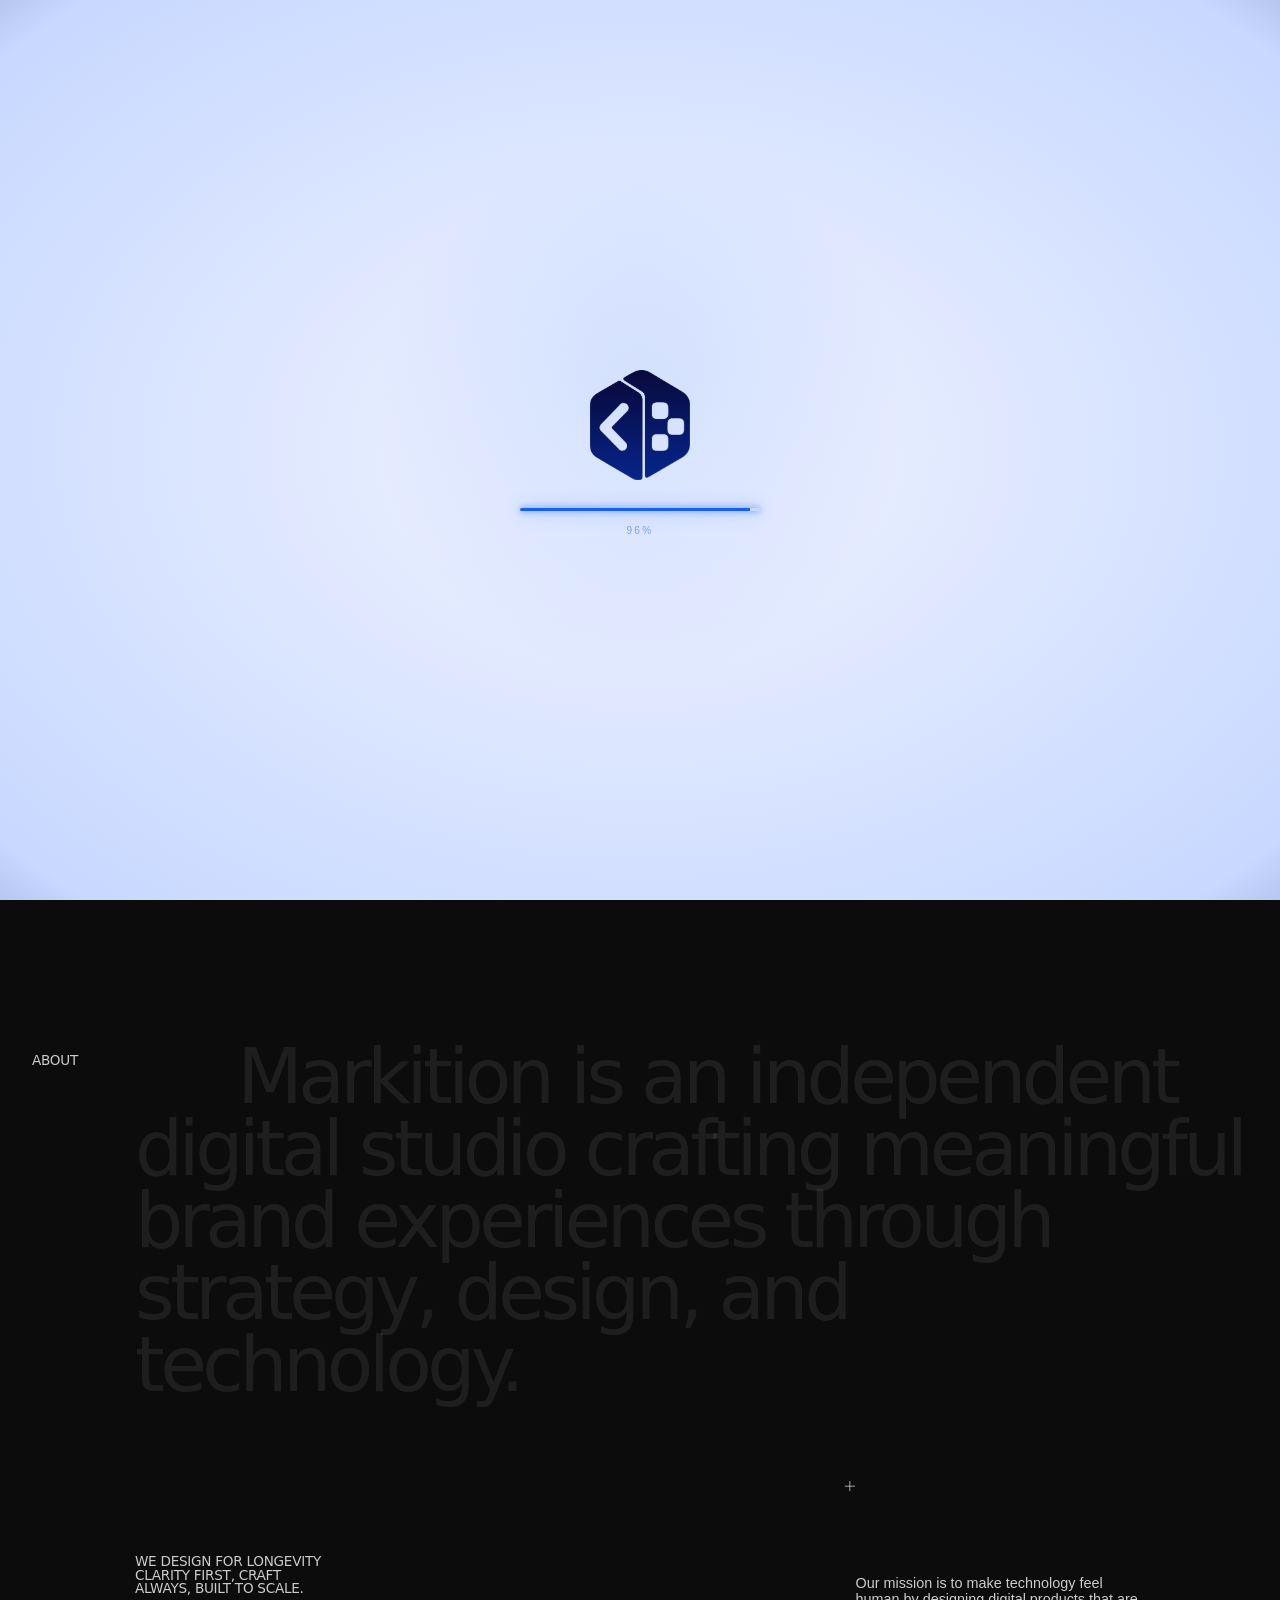
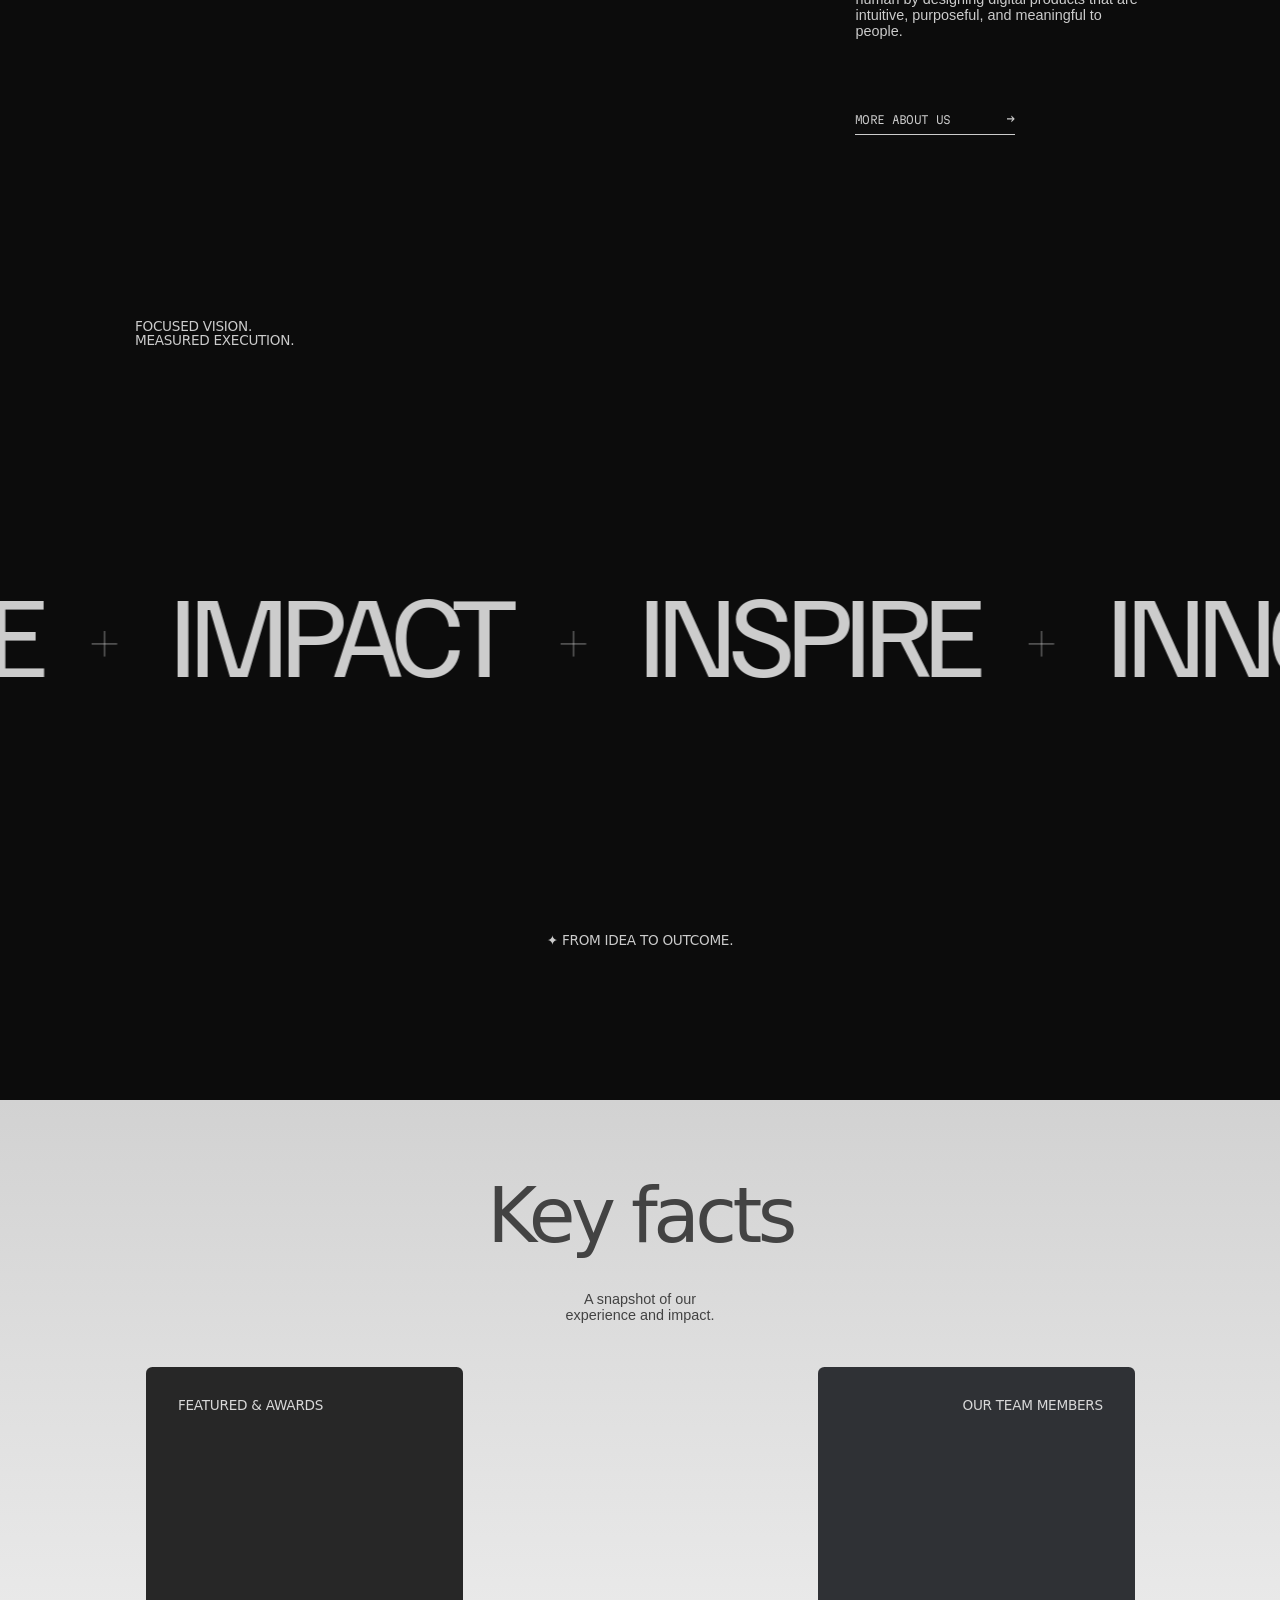
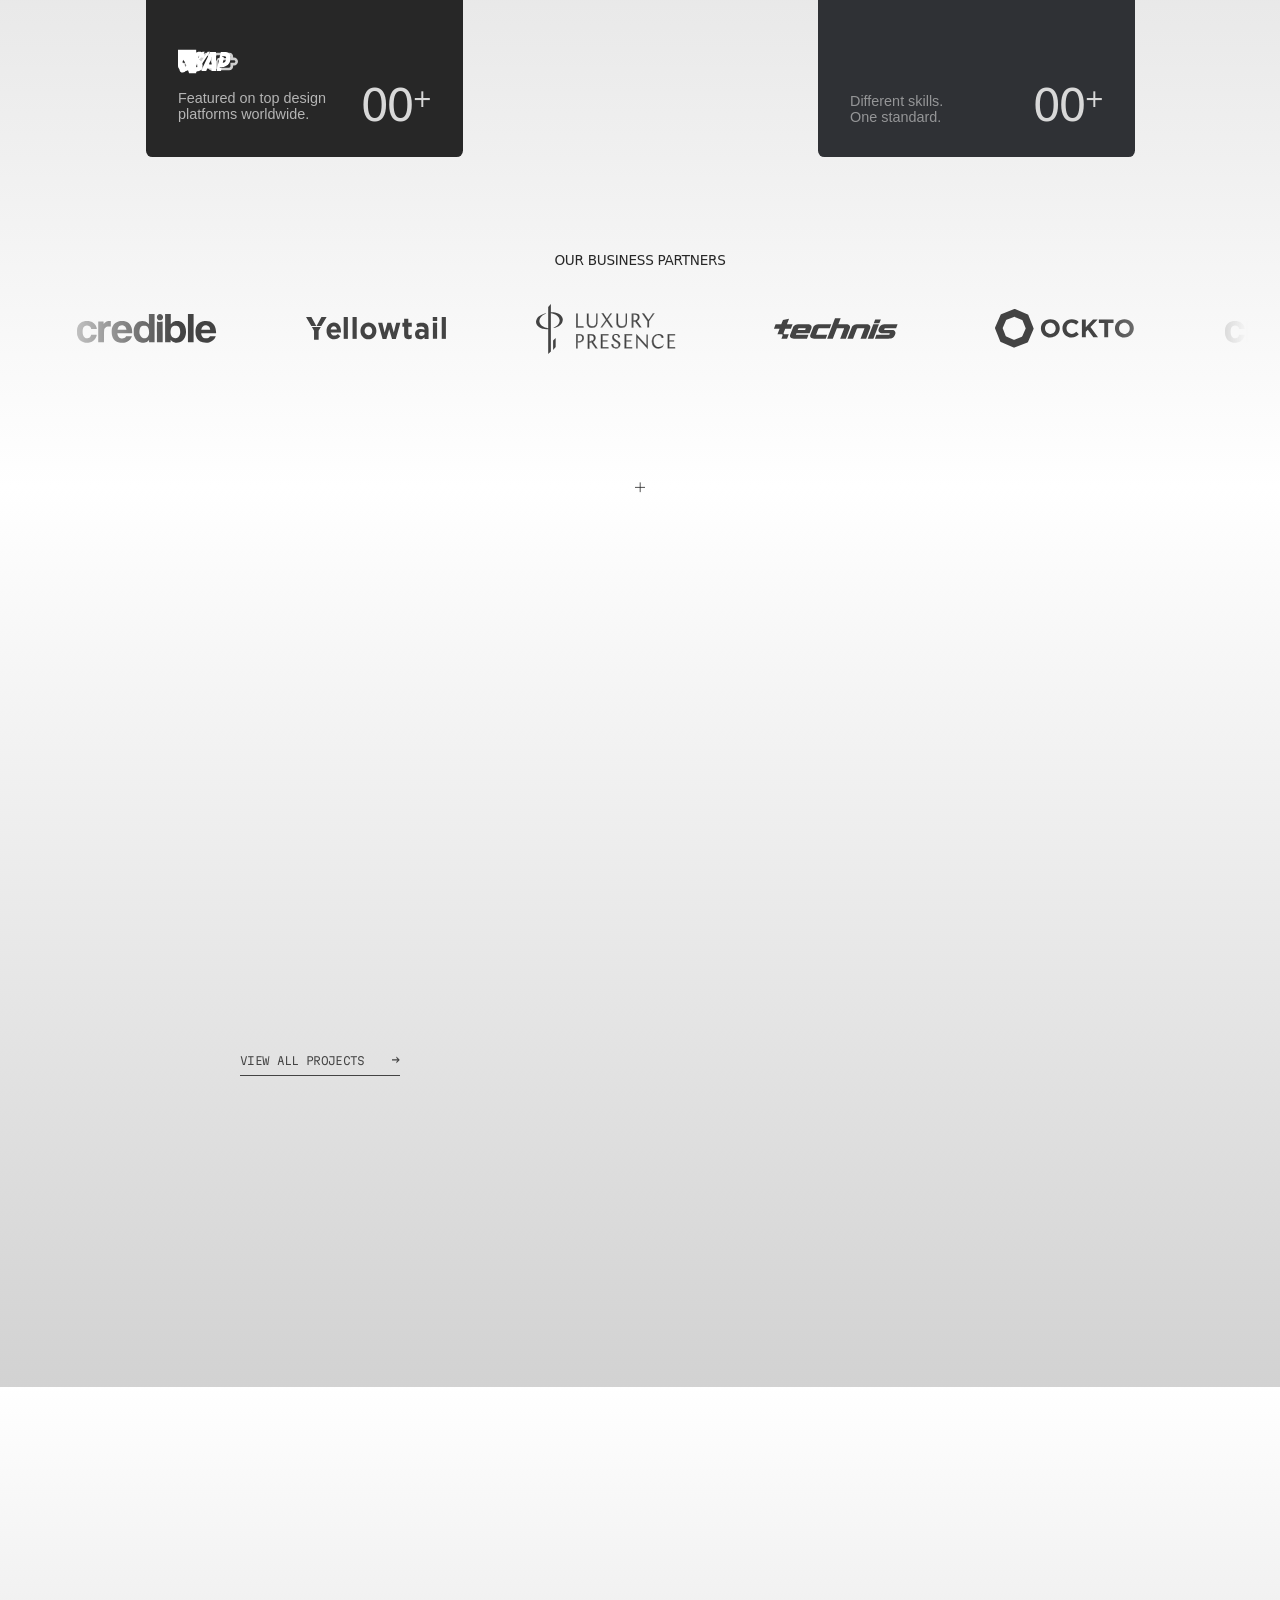
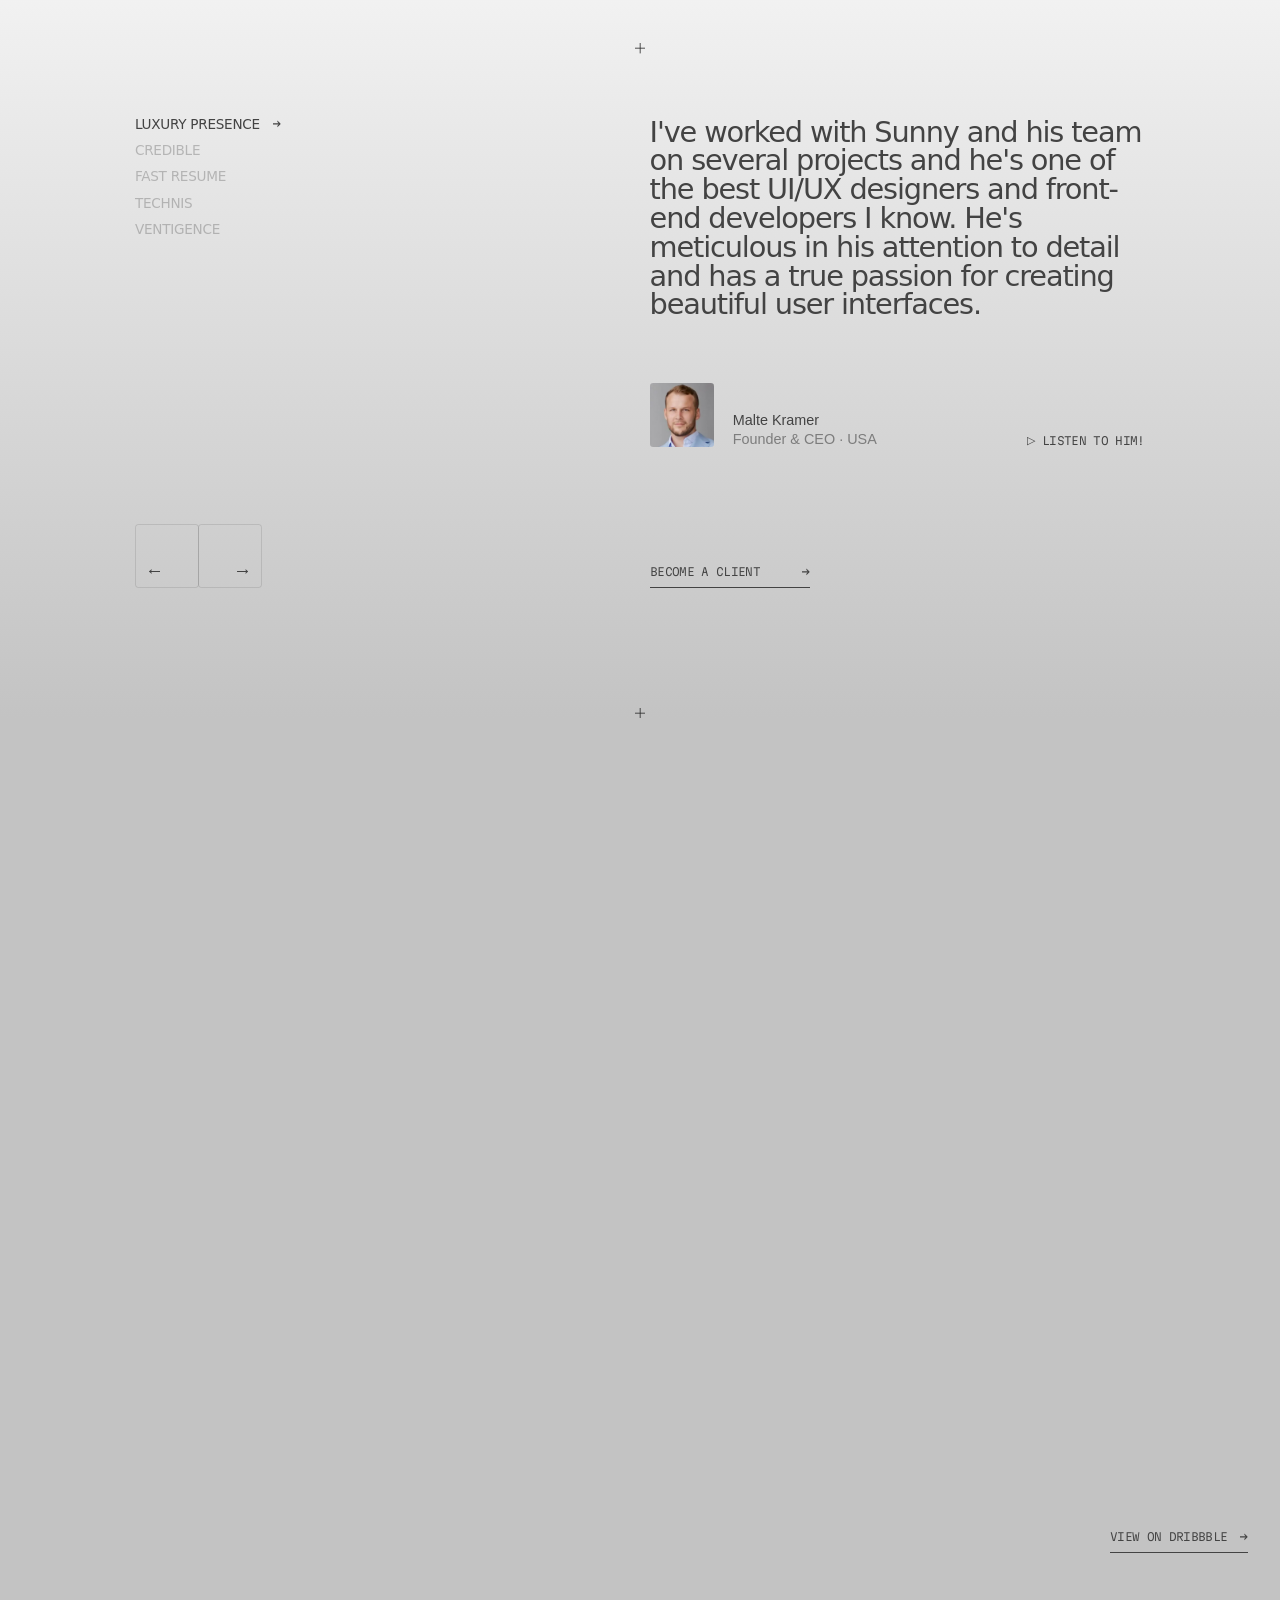
==== commit aef627cf: "Remove lion video from Featured & Awards card; update projects count to bold 80+ - Remove awards-car" ====
--- a/index.html
+++ b/index.html
@@ -340,7 +340,7 @@
                           "><span class="text-layer original inline-flex"><span class="char inline-block will-change-[transform,opacity,filter]">W</span><span class="char inline-block will-change-[transform,opacity,filter]">o</span><span class="char inline-block will-change-[transform,opacity,filter]">r</span><span class="char inline-block will-change-[transform,opacity,filter]">k</span></span><span class="text-layer clone absolute left-0 top-0 inline-flex opacity-0 pointer-events-none"><span class="char inline-block will-change-[transform,opacity,filter]">W</span><span class="char inline-block will-change-[transform,opacity,filter]">o</span><span class="char inline-block will-change-[transform,opacity,filter]">r</span><span class="char inline-block will-change-[transform,opacity,filter]">k</span></span></span><span class="menu-arrow opacity-0 translate-x-0 group-hover:opacity-100 group-hover:translate-x-2 transition-all duration-300 ease-in-out will-change-[transform,opacity] delay-300 pt-1.5"><svg width="10" height="9" viewBox="0 0 10 9" fill="none" xmlns="http://www.w3.org/2000/svg" class="w-2.5 h-2.5"><path d="M5.47372 8.652V6.552L8.32972 3.752V4.9L5.47372 2.1V-3.09944e-06L9.32372 3.836V4.816L5.47372 8.652ZM-0.000281237 5.11V3.542H8.60972V5.11H-0.000281237Z" fill="currentColor"></path></svg></span></a></li><li class="menu-item flex justify-between items-center w-full" style="translate: none; rotate: none; scale: none; opacity: 0; visibility: hidden; transform: translate(0px, 20px);"><a class="group flex justify-between items-center w-full" href="/services"><span class="nav-link relative inline-flex cursor-pointer leading-none overflow-visible select-none h3 transition-all duration-300 block
                           "><span class="text-layer original inline-flex"><span class="char inline-block will-change-[transform,opacity,filter]">S</span><span class="char inline-block will-change-[transform,opacity,filter]">e</span><span class="char inline-block will-change-[transform,opacity,filter]">r</span><span class="char inline-block will-change-[transform,opacity,filter]">v</span><span class="char inline-block will-change-[transform,opacity,filter]">i</span><span class="char inline-block will-change-[transform,opacity,filter]">c</span><span class="char inline-block will-change-[transform,opacity,filter]">e</span><span class="char inline-block will-change-[transform,opacity,filter]">s</span></span><span class="text-layer clone absolute left-0 top-0 inline-flex opacity-0 pointer-events-none"><span class="char inline-block will-change-[transform,opacity,filter]">S</span><span class="char inline-block will-change-[transform,opacity,filter]">e</span><span class="char inline-block will-change-[transform,opacity,filter]">r</span><span class="char inline-block will-change-[transform,opacity,filter]">v</span><span class="char inline-block will-change-[transform,opacity,filter]">i</span><span class="char inline-block will-change-[transform,opacity,filter]">c</span><span class="char inline-block will-change-[transform,opacity,filter]">e</span><span class="char inline-block will-change-[transform,opacity,filter]">s</span></span></span><span class="menu-arrow opacity-0 translate-x-0 group-hover:opacity-100 group-hover:translate-x-2 transition-all duration-300 ease-in-out will-change-[transform,opacity] delay-300 pt-1.5"><svg width="10" height="9" viewBox="0 0 10 9" fill="none" xmlns="http://www.w3.org/2000/svg" class="w-2.5 h-2.5"><path d="M5.47372 8.652V6.552L8.32972 3.752V4.9L5.47372 2.1V-3.09944e-06L9.32372 3.836V4.816L5.47372 8.652ZM-0.000281237 5.11V3.542H8.60972V5.11H-0.000281237Z" fill="currentColor"></path></svg></span></a></li><li class="menu-item flex justify-between items-center w-full" style="translate: none; rotate: none; scale: none; opacity: 0; visibility: hidden; transform: translate(0px, 20px);"><a class="group flex justify-between items-center w-full" href="/about"><span class="nav-link relative inline-flex cursor-pointer leading-none overflow-visible select-none h3 transition-all duration-300 block
                           "><span class="text-layer original inline-flex"><span class="char inline-block will-change-[transform,opacity,filter]">A</span><span class="char inline-block will-change-[transform,opacity,filter]">b</span><span class="char inline-block will-change-[transform,opacity,filter]">o</span><span class="char inline-block will-change-[transform,opacity,filter]">u</span><span class="char inline-block will-change-[transform,opacity,filter]">t</span></span><span class="text-layer clone absolute left-0 top-0 inline-flex opacity-0 pointer-events-none"><span class="char inline-block will-change-[transform,opacity,filter]">A</span><span class="char inline-block will-change-[transform,opacity,filter]">b</span><span class="char inline-block will-change-[transform,opacity,filter]">o</span><span class="char inline-block will-change-[transform,opacity,filter]">u</span><span class="char inline-block will-change-[transform,opacity,filter]">t</span></span></span><span class="menu-arrow opacity-0 translate-x-0 group-hover:opacity-100 group-hover:translate-x-2 transition-all duration-300 ease-in-out will-change-[transform,opacity] delay-300 pt-1.5"><svg width="10" height="9" viewBox="0 0 10 9" fill="none" xmlns="http://www.w3.org/2000/svg" class="w-2.5 h-2.5"><path d="M5.47372 8.652V6.552L8.32972 3.752V4.9L5.47372 2.1V-3.09944e-06L9.32372 3.836V4.816L5.47372 8.652ZM-0.000281237 5.11V3.542H8.60972V5.11H-0.000281237Z" fill="currentColor"></path></svg></span></a></li><li class="menu-item flex justify-between items-center w-full" style="translate: none; rotate: none; scale: none; opacity: 0; visibility: hidden; transform: translate(0px, 20px);"><a class="group flex justify-between items-center w-full" href="/contact"><span class="nav-link relative inline-flex cursor-pointer leading-none overflow-visible select-none h3 transition-all duration-300 block
-                          "><span class="text-layer original inline-flex"><span class="char inline-block will-change-[transform,opacity,filter]">C</span><span class="char inline-block will-change-[transform,opacity,filter]">o</span><span class="char inline-block will-change-[transform,opacity,filter]">n</span><span class="char inline-block will-change-[transform,opacity,filter]">t</span><span class="char inline-block will-change-[transform,opacity,filter]">a</span><span class="char inline-block will-change-[transform,opacity,filter]">c</span><span class="char inline-block will-change-[transform,opacity,filter]">t</span></span><span class="text-layer clone absolute left-0 top-0 inline-flex opacity-0 pointer-events-none"><span class="char inline-block will-change-[transform,opacity,filter]">C</span><span class="char inline-block will-change-[transform,opacity,filter]">o</span><span class="char inline-block will-change-[transform,opacity,filter]">n</span><span class="char inline-block will-change-[transform,opacity,filter]">t</span><span class="char inline-block will-change-[transform,opacity,filter]">a</span><span class="char inline-block will-change-[transform,opacity,filter]">c</span><span class="char inline-block will-change-[transform,opacity,filter]">t</span></span></span><span class="menu-arrow opacity-0 translate-x-0 group-hover:opacity-100 group-hover:translate-x-2 transition-all duration-300 ease-in-out will-change-[transform,opacity] delay-300 pt-1.5"><svg width="10" height="9" viewBox="0 0 10 9" fill="none" xmlns="http://www.w3.org/2000/svg" class="w-2.5 h-2.5"><path d="M5.47372 8.652V6.552L8.32972 3.752V4.9L5.47372 2.1V-3.09944e-06L9.32372 3.836V4.816L5.47372 8.652ZM-0.000281237 5.11V3.542H8.60972V5.11H-0.000281237Z" fill="currentColor"></path></svg></span></a></li></ul><div class="bottom-stagger-item w-full pt-10" style="translate: none; rotate: none; scale: none; opacity: 0; visibility: hidden; transform: translate(0px, 20px);"><a class="transition-all duration-300 title pt-1.5 pb-2 px-4 rounded-full border border-light-font group hover:border-dark-font relative z-50" href="/trionn-story"><span class="nav-link relative inline-flex cursor-pointer leading-none overflow-visible select-none "><span class="text-layer original inline-flex"><span class="char inline-block will-change-[transform,opacity,filter]">✦</span><span class="char inline-block will-change-[transform,opacity,filter]">&nbsp;</span><span class="char inline-block will-change-[transform,opacity,filter]">T</span><span class="char inline-block will-change-[transform,opacity,filter]">h</span><span class="char inline-block will-change-[transform,opacity,filter]">e</span><span class="char inline-block will-change-[transform,opacity,filter]">&nbsp;</span><span class="char inline-block will-change-[transform,opacity,filter]">T</span><span class="char inline-block will-change-[transform,opacity,filter]">R</span><span class="char inline-block will-change-[transform,opacity,filter]">I</span><span class="char inline-block will-change-[transform,opacity,filter]">O</span><span class="char inline-block will-change-[transform,opacity,filter]">N</span><span class="char inline-block will-change-[transform,opacity,filter]">N</span><span class="char inline-block will-change-[transform,opacity,filter]">&nbsp;</span><span class="char inline-block will-change-[transform,opacity,filter]">n</span><span class="char inline-block will-change-[transform,opacity,filter]">a</span><span class="char inline-block will-change-[transform,opacity,filter]">m</span><span class="char inline-block will-change-[transform,opacity,filter]">e</span><span class="char inline-block will-change-[transform,opacity,filter]">&nbsp;</span><span class="char inline-block will-change-[transform,opacity,filter]">S</span><span class="char inline-block will-change-[transform,opacity,filter]">t</span><span class="char inline-block will-change-[transform,opacity,filter]">o</span><span class="char inline-block will-change-[transform,opacity,filter]">r</span><span class="char inline-block will-change-[transform,opacity,filter]">y</span></span><span class="text-layer clone absolute left-0 top-0 inline-flex opacity-0 pointer-events-none"><span class="char inline-block will-change-[transform,opacity,filter]">✦</span><span class="char inline-block will-change-[transform,opacity,filter]">&nbsp;</span><span class="char inline-block will-change-[transform,opacity,filter]">T</span><span class="char inline-block will-change-[transform,opacity,filter]">h</span><span class="char inline-block will-change-[transform,opacity,filter]">e</span><span class="char inline-block will-change-[transform,opacity,filter]">&nbsp;</span><span class="char inline-block will-change-[transform,opacity,filter]">T</span><span class="char inline-block will-change-[transform,opacity,filter]">R</span><span class="char inline-block will-change-[transform,opacity,filter]">I</span><span class="char inline-block will-change-[transform,opacity,filter]">O</span><span class="char inline-block will-change-[transform,opacity,filter]">N</span><span class="char inline-block will-change-[transform,opacity,filter]">N</span><span class="char inline-block will-change-[transform,opacity,filter]">&nbsp;</span><span class="char inline-block will-change-[transform,opacity,filter]">n</span><span class="char inline-block will-change-[transform,opacity,filter]">a</span><span class="char inline-block will-change-[transform,opacity,filter]">m</span><span class="char inline-block will-change-[transform,opacity,filter]">e</span><span class="char inline-block will-change-[transform,opacity,filter]">&nbsp;</span><span class="char inline-block will-change-[transform,opacity,filter]">S</span><span class="char inline-block will-change-[transform,opacity,filter]">t</span><span class="char inline-block will-change-[transform,opacity,filter]">o</span><span class="char inline-block will-change-[transform,opacity,filter]">r</span><span class="char inline-block will-change-[transform,opacity,filter]">y</span></span></span></a></div></div><div class="flex gap-14 flex-col"><div class="flex flex-col items-start gap-4"><span class="bottom-stagger-item text-dark-font/50 title block text-center" style="translate: none; rotate: none; scale: none; opacity: 0; visibility: hidden; transform: translate(0px, 20px);">Business Enquiry</span><div class="flex flex-col gap-2"><p class="bottom-stagger-item flex gap-2" style="translate: none; rotate: none; scale: none; opacity: 0; visibility: hidden; transform: translate(0px, 20px);"><span class="w-6 uppercase text-dark-font/50">E.</span><a class="text-dark-font transition relative z-3" href="mailto:hello@trionn.com"><span class="nav-link relative inline-flex cursor-pointer leading-none overflow-visible select-none text-dark-font!"><span class="text-layer original inline-flex"><span class="char inline-block will-change-[transform,opacity,filter]">h</span><span class="char inline-block will-change-[transform,opacity,filter]">e</span><span class="char inline-block will-change-[transform,opacity,filter]">l</span><span class="char inline-block will-change-[transform,opacity,filter]">l</span><span class="char inline-block will-change-[transform,opacity,filter]">o</span><span class="char inline-block will-change-[transform,opacity,filter]">@</span><span class="char inline-block will-change-[transform,opacity,filter]">t</span><span class="char inline-block will-change-[transform,opacity,filter]">r</span><span class="char inline-block will-change-[transform,opacity,filter]">i</span><span class="char inline-block will-change-[transform,opacity,filter]">o</span><span class="char inline-block will-change-[transform,opacity,filter]">n</span><span class="char inline-block will-change-[transform,opacity,filter]">n</span><span class="char inline-block will-change-[transform,opacity,filter]">.</span><span class="char inline-block will-change-[transform,opacity,filter]">c</span><span class="char inline-block will-change-[transform,opacity,filter]">o</span><span class="char inline-block will-change-[transform,opacity,filter]">m</span></span><span class="text-layer clone absolute left-0 top-0 inline-flex opacity-0 pointer-events-none"><span class="char inline-block will-change-[transform,opacity,filter]">h</span><span class="char inline-block will-change-[transform,opacity,filter]">e</span><span class="char inline-block will-change-[transform,opacity,filter]">l</span><span class="char inline-block will-change-[transform,opacity,filter]">l</span><span class="char inline-block will-change-[transform,opacity,filter]">o</span><span class="char inline-block will-change-[transform,opacity,filter]">@</span><span class="char inline-block will-change-[transform,opacity,filter]">t</span><span class="char inline-block will-change-[transform,opacity,filter]">r</span><span class="char inline-block will-change-[transform,opacity,filter]">i</span><span class="char inline-block will-change-[transform,opacity,filter]">o</span><span class="char inline-block will-change-[transform,opacity,filter]">n</span><span class="char inline-block will-change-[transform,opacity,filter]">n</span><span class="char inline-block will-change-[transform,opacity,filter]">.</span><span class="char inline-block will-change-[transform,opacity,filter]">c</span><span class="char inline-block will-change-[transform,opacity,filter]">o</span><span class="char inline-block will-change-[transform,opacity,filter]">m</span></span></span></a></p><p class="bottom-stagger-item flex gap-2" style="translate: none; rotate: none; scale: none; opacity: 0; visibility: hidden; transform: translate(0px, 20px);"><span class="w-6 uppercase text-dark-font/50">P.</span><a class="text-dark-font transition relative z-3" href="tel:+91 98241 82099"><span class="nav-link relative inline-flex cursor-pointer leading-none overflow-visible select-none text-dark-font!"><span class="text-layer original inline-flex"><span class="char inline-block will-change-[transform,opacity,filter]">+</span><span class="char inline-block will-change-[transform,opacity,filter]">9</span><span class="char inline-block will-change-[transform,opacity,filter]">1</span><span class="char inline-block will-change-[transform,opacity,filter]">&nbsp;</span><span class="char inline-block will-change-[transform,opacity,filter]">9</span><span class="char inline-block will-change-[transform,opacity,filter]">8</span><span class="char inline-block will-change-[transform,opacity,filter]">2</span><span class="char inline-block will-change-[transform,opacity,filter]">4</span><span class="char inline-block will-change-[transform,opacity,filter]">1</span><span class="char inline-block will-change-[transform,opacity,filter]">&nbsp;</span><span class="char inline-block will-change-[transform,opacity,filter]">8</span><span class="char inline-block will-change-[transform,opacity,filter]">2</span><span class="char inline-block will-change-[transform,opacity,filter]">0</span><span class="char inline-block will-change-[transform,opacity,filter]">9</span><span class="char inline-block will-change-[transform,opacity,filter]">9</span></span><span class="text-layer clone absolute left-0 top-0 inline-flex opacity-0 pointer-events-none"><span class="char inline-block will-change-[transform,opacity,filter]">+</span><span class="char inline-block will-change-[transform,opacity,filter]">9</span><span class="char inline-block will-change-[transform,opacity,filter]">1</span><span class="char inline-block will-change-[transform,opacity,filter]">&nbsp;</span><span class="char inline-block will-change-[transform,opacity,filter]">9</span><span class="char inline-block will-change-[transform,opacity,filter]">8</span><span class="char inline-block will-change-[transform,opacity,filter]">2</span><span class="char inline-block will-change-[transform,opacity,filter]">4</span><span class="char inline-block will-change-[transform,opacity,filter]">1</span><span class="char inline-block will-change-[transform,opacity,filter]">&nbsp;</span><span class="char inline-block will-change-[transform,opacity,filter]">8</span><span class="char inline-block will-change-[transform,opacity,filter]">2</span><span class="char inline-block will-change-[transform,opacity,filter]">0</span><span class="char inline-block will-change-[transform,opacity,filter]">9</span><span class="char inline-block will-change-[transform,opacity,filter]">9</span></span></span></a></p></div></div><div class="flex flex-col items-start gap-4"><span class="text-dark-font/50 title block text-center bottom-stagger-item" style="translate: none; rotate: none; scale: none; opacity: 0; visibility: hidden; transform: translate(0px, 20px);">Social</span><div class="grid grid-cols-2 gap-x-6 gap-y-1 text-sm font-medium w-full"><p class="bottom-stagger-item" style="translate: none; rotate: none; scale: none; opacity: 0; visibility: hidden; transform: translate(0px, 20px);"><a class="relative z-3 block text-dark-font" target="_blank" href="https://www.linkedin.com/company/trionnstudio/"><span class="nav-link relative inline-flex cursor-pointer leading-none overflow-visible select-none text-dark-font!"><span class="text-layer original inline-flex"><span class="char inline-block will-change-[transform,opacity,filter]">L</span><span class="char inline-block will-change-[transform,opacity,filter]">i</span><span class="char inline-block will-change-[transform,opacity,filter]">n</span><span class="char inline-block will-change-[transform,opacity,filter]">k</span><span class="char inline-block will-change-[transform,opacity,filter]">e</span><span class="char inline-block will-change-[transform,opacity,filter]">d</span><span class="char inline-block will-change-[transform,opacity,filter]">i</span><span class="char inline-block will-change-[transform,opacity,filter]">n</span></span><span class="text-layer clone absolute left-0 top-0 inline-flex opacity-0 pointer-events-none"><span class="char inline-block will-change-[transform,opacity,filter]">L</span><span class="char inline-block will-change-[transform,opacity,filter]">i</span><span class="char inline-block will-change-[transform,opacity,filter]">n</span><span class="char inline-block will-change-[transform,opacity,filter]">k</span><span class="char inline-block will-change-[transform,opacity,filter]">e</span><span class="char inline-block will-change-[transform,opacity,filter]">d</span><span class="char inline-block will-change-[transform,opacity,filter]">i</span><span class="char inline-block will-change-[transform,opacity,filter]">n</span></span></span></a></p><p class="bottom-stagger-item" style="translate: none; rotate: none; scale: none; opacity: 0; visibility: hidden; transform: translate(0px, 20px);"><a class="relative z-3 block text-dark-font" target="_blank" href="https://www.facebook.com/trionnstudio/"><span class="nav-link relative inline-flex cursor-pointer leading-none overflow-visible select-none text-dark-font!"><span class="text-layer original inline-flex"><span class="char inline-block will-change-[transform,opacity,filter]">F</span><span class="char inline-block will-change-[transform,opacity,filter]">a</span><span class="char inline-block will-change-[transform,opacity,filter]">c</span><span class="char inline-block will-change-[transform,opacity,filter]">e</span><span class="char inline-block will-change-[transform,opacity,filter]">b</span><span class="char inline-block will-change-[transform,opacity,filter]">o</span><span class="char inline-block will-change-[transform,opacity,filter]">o</span><span class="char inline-block will-change-[transform,opacity,filter]">k</span></span><span class="text-layer clone absolute left-0 top-0 inline-flex opacity-0 pointer-events-none"><span class="char inline-block will-change-[transform,opacity,filter]">F</span><span class="char inline-block will-change-[transform,opacity,filter]">a</span><span class="char inline-block will-change-[transform,opacity,filter]">c</span><span class="char inline-block will-change-[transform,opacity,filter]">e</span><span class="char inline-block will-change-[transform,opacity,filter]">b</span><span class="char inline-block will-change-[transform,opacity,filter]">o</span><span class="char inline-block will-change-[transform,opacity,filter]">o</span><span class="char inline-block will-change-[transform,opacity,filter]">k</span></span></span></a></p><p class="bottom-stagger-item" style="translate: none; rotate: none; scale: none; opacity: 0; visibility: hidden; transform: translate(0px, 20px);"><a class="relative z-3 block text-dark-font" target="_blank" href="https://dribbble.com/trionnstudio"><span class="nav-link relative inline-flex cursor-pointer leading-none overflow-visible select-none text-dark-font!"><span class="text-layer original inline-flex"><span class="char inline-block will-change-[transform,opacity,filter]">D</span><span class="char inline-block will-change-[transform,opacity,filter]">r</span><span class="char inline-block will-change-[transform,opacity,filter]">i</span><span class="char inline-block will-change-[transform,opacity,filter]">b</span><span class="char inline-block will-change-[transform,opacity,filter]">b</span><span class="char inline-block will-change-[transform,opacity,filter]">b</span><span class="char inline-block will-change-[transform,opacity,filter]">l</span><span class="char inline-block will-change-[transform,opacity,filter]">e</span></span><span class="text-layer clone absolute left-0 top-0 inline-flex opacity-0 pointer-events-none"><span class="char inline-block will-change-[transform,opacity,filter]">D</span><span class="char inline-block will-change-[transform,opacity,filter]">r</span><span class="char inline-block will-change-[transform,opacity,filter]">i</span><span class="char inline-block will-change-[transform,opacity,filter]">b</span><span class="char inline-block will-change-[transform,opacity,filter]">b</span><span class="char inline-block will-change-[transform,opacity,filter]">b</span><span class="char inline-block will-change-[transform,opacity,filter]">l</span><span class="char inline-block will-change-[transform,opacity,filter]">e</span></span></span></a></p><p class="bottom-stagger-item" style="translate: none; rotate: none; scale: none; opacity: 0; visibility: hidden; transform: translate(0px, 20px);"><a class="relative z-3 block text-dark-font" target="_blank" href="https://www.instagram.com/trionnstudio/"><span class="nav-link relative inline-flex cursor-pointer leading-none overflow-visible select-none text-dark-font!"><span class="text-layer original inline-flex"><span class="char inline-block will-change-[transform,opacity,filter]">I</span><span class="char inline-block will-change-[transform,opacity,filter]">n</span><span class="char inline-block will-change-[transform,opacity,filter]">s</span><span class="char inline-block will-change-[transform,opacity,filter]">t</span><span class="char inline-block will-change-[transform,opacity,filter]">a</span><span class="char inline-block will-change-[transform,opacity,filter]">g</span><span class="char inline-block will-change-[transform,opacity,filter]">r</span><span class="char inline-block will-change-[transform,opacity,filter]">a</span><span class="char inline-block will-change-[transform,opacity,filter]">m</span></span><span class="text-layer clone absolute left-0 top-0 inline-flex opacity-0 pointer-events-none"><span class="char inline-block will-change-[transform,opacity,filter]">I</span><span class="char inline-block will-change-[transform,opacity,filter]">n</span><span class="char inline-block will-change-[transform,opacity,filter]">s</span><span class="char inline-block will-change-[transform,opacity,filter]">t</span><span class="char inline-block will-change-[transform,opacity,filter]">a</span><span class="char inline-block will-change-[transform,opacity,filter]">g</span><span class="char inline-block will-change-[transform,opacity,filter]">r</span><span class="char inline-block will-change-[transform,opacity,filter]">a</span><span class="char inline-block will-change-[transform,opacity,filter]">m</span></span></span></a></p></div></div></div></div></div></div><header id="nav" class="site-header fixed top-0 left-0 w-full z-99 flex justify-between items-center py-6 md:py-10 transition-all duration-300 ease-in-out mix-blend-difference" style="transition: transform 0.7s cubic-bezier(0.25, 0.46, 0.45, 0.94); transform: perspective(600px) translate(0px, 0px) rotateX(0deg) rotateY(0deg) rotateZ(0deg);"><div class="tr__container w-full flex items-center justify-between px-4 md:px-8 mx-auto"><a class="logo relative z-50 " href="/"><img alt="Markition" fetchpriority="high" loading="eager" decoding="async" data-nimg="1" class="h-auto" style="color:transparent;width:auto;max-height:28px" src="/images/markition-logo-white.png"></a><div class="flex items-center gap-2"><button type="button" id="sound-toggle" title="Enable sound" aria-pressed="false" aria-label="Enable sound" class="flex h-8 w-8 shrink-0 cursor-pointer items-center justify-center bg-[#D9D9D9]/10 transition-all hover:bg-[#D9D9D9]/20 text-white rounded-full z-30 ease-in-out duration-500"><svg width="16" height="15" viewBox="0 0 16 15" fill="none" xmlns="http://www.w3.org/2000/svg" class="w-4 h-3.5"><g opacity="0.4"><path d="M13.7223 1.45716C13.5773 1.31116 13.3425 1.31116 13.1975 1.45716C13.0526 1.60326 13.0526 1.84007 13.1975 1.98617C14.5261 3.32546 15.2578 5.10621 15.2578 7.00034C15.2578 8.89447 14.5261 10.6752 13.1975 12.0145C13.0526 12.1606 13.0526 12.3974 13.1975 12.5435C13.27 12.6165 13.365 12.6531 13.4599 12.6531C13.5548 12.6531 13.6498 12.6165 13.7223 12.5435C15.1909 11.0629 15.9998 9.09428 15.9998 7.00034C15.9998 4.90641 15.1909 2.9378 13.7223 1.45716Z" fill="currentColor"></path><path d="M12.1651 4.03432C12.0203 3.88832 11.7853 3.88826 11.6404 4.03437C11.4955 4.18042 11.4955 4.41723 11.6404 4.56333C12.2848 5.21289 12.6396 6.07801 12.6396 6.99943C12.6396 7.92084 12.2848 8.78596 11.6404 9.43552C11.4955 9.58162 11.4955 9.81842 11.6404 9.96448C11.7129 10.0375 11.8078 10.0741 11.9028 10.0741C11.9977 10.0741 12.0927 10.0375 12.1651 9.96453C12.9496 9.17367 13.3817 8.12065 13.3817 6.99943C13.3817 5.8782 12.9496 4.82519 12.1651 4.03432Z" fill="currentColor"></path><path d="M9.40909 0.0603026C9.20504 -0.0396761 8.96751 -0.0139545 8.78915 0.127196C8.7891 0.127248 8.7891 0.127247 8.7891 0.127247L4.5934 3.45119L4.38994 3.61238V6.99429C4.38994 7.20824 4.21789 7.38169 4.00566 7.38169C3.79344 7.38169 3.62139 7.20824 3.62139 6.99429V3.62231H1.05146C0.471695 3.62231 0 4.09784 0 4.68233V9.3176C0 9.90214 0.471695 10.3777 1.05146 10.3777H3.95735H4.37739L4.59339 10.5488L7.27858 12.676V10.051C7.27858 9.83708 7.45063 9.66364 7.66285 9.66364C7.87508 9.66364 8.04712 9.83708 8.04712 10.051V13.2849L8.78909 13.8727C8.89536 13.9568 9.02259 14 9.15127 14C9.23859 14 9.32658 13.9801 9.40904 13.9397C9.61307 13.8398 9.73984 13.6356 9.73984 13.4069V0.593075C9.73984 0.36442 9.61313 0.16023 9.40909 0.0603026Z" fill="currentColor"></path></g><line x1="15" y1="0.707595" x2="1.70711" y2="14.0005" stroke="currentColor" stroke-opacity="0.6" stroke-linecap="round"></line></svg></button><button type="button" class="transition-all duration-300 title pt-1.5 pb-2 px-4 rounded-full bg-white border border-white group hover:bg-white/80 hover:border-white/80 relative z-50 cursor-pointer"><span class="nav-link relative inline-flex cursor-pointer leading-none overflow-visible select-none text-[#000000]!"><span class="text-layer original inline-flex"><span class="char inline-block will-change-[transform,opacity,filter]">l</span><span class="char inline-block will-change-[transform,opacity,filter]">e</span><span class="char inline-block will-change-[transform,opacity,filter]">t</span><span class="char inline-block will-change-[transform,opacity,filter]">'</span><span class="char inline-block will-change-[transform,opacity,filter]">s</span><span class="char inline-block will-change-[transform,opacity,filter]">&nbsp;</span><span class="char inline-block will-change-[transform,opacity,filter]">t</span><span class="char inline-block will-change-[transform,opacity,filter]">a</span><span class="char inline-block will-change-[transform,opacity,filter]">l</span><span class="char inline-block will-change-[transform,opacity,filter]">k</span></span><span class="text-layer clone absolute left-0 top-0 inline-flex opacity-0 pointer-events-none"><span class="char inline-block will-change-[transform,opacity,filter]">l</span><span class="char inline-block will-change-[transform,opacity,filter]">e</span><span class="char inline-block will-change-[transform,opacity,filter]">t</span><span class="char inline-block will-change-[transform,opacity,filter]">'</span><span class="char inline-block will-change-[transform,opacity,filter]">s</span><span class="char inline-block will-change-[transform,opacity,filter]">&nbsp;</span><span class="char inline-block will-change-[transform,opacity,filter]">t</span><span class="char inline-block will-change-[transform,opacity,filter]">a</span><span class="char inline-block will-change-[transform,opacity,filter]">l</span><span class="char inline-block will-change-[transform,opacity,filter]">k</span></span></span></button><div class="hidden md:block"><div class="main-toggle relative title flex items-center cursor-pointer z-50 pt-1.5 pb-2 px-4 rounded-full border transition-all duration-300 border-white hover:border-white/60 group"><span class="mr-2 title"><span class="nav-link relative inline-flex cursor-pointer leading-none overflow-visible select-none "><span class="text-layer original inline-flex"><span class="char inline-block will-change-[transform,opacity,filter]">M</span><span class="char inline-block will-change-[transform,opacity,filter]">e</span><span class="char inline-block will-change-[transform,opacity,filter]">n</span><span class="char inline-block will-change-[transform,opacity,filter]">u</span></span><span class="text-layer clone absolute left-0 top-0 inline-flex opacity-0 pointer-events-none"><span class="char inline-block will-change-[transform,opacity,filter]">M</span><span class="char inline-block will-change-[transform,opacity,filter]">e</span><span class="char inline-block will-change-[transform,opacity,filter]">n</span><span class="char inline-block will-change-[transform,opacity,filter]">u</span></span></span></span><div class="main__humburger relative z-30 flex h-3 min-w-3 items-center justify-center mt-0.5"><span class="h-px w-3 bg-current transition-all duration-500 absolute -translate-y-0.5 group-hover:translate-y-0.5"></span><span class="h-px w-3 bg-current transition-all duration-500 absolute translate-y-0.5 group-hover:-translate-y-0.5"></span></div></div></div><div class="menu-toggle relative flex items-center md:hidden cursor-pointer z-50 rounded-full border transition-all duration-300 border-white hover:border-white/60"><div class="nav__humburger relative z-30 flex h-8 max-h-8 min-w-12 items-center justify-center text-white"><svg viewBox="0 0 40 40" width="24" height="28" class="w-6 h-6"><path d="M0 16 H40" stroke="currentColor" stroke-width="1" stroke-linecap="round" style="stroke-dashoffset: 0px; stroke-dasharray: 40;"></path><path d="M0 25 H40" stroke="currentColor" stroke-width="1" stroke-linecap="round" style="stroke-dashoffset: 0px; stroke-dasharray: 40;"></path><path d="M6.5 6.5 L33.5 33.5" stroke="currentColor" stroke-width="1.25" style="opacity: 0; stroke-dashoffset: 38px; stroke-dasharray: 38.1838;" stroke-linecap="butt"></path><path d="M33.5 6.5 L6.5 33.5" stroke="currentColor" stroke-width="1.25" style="opacity: 0; stroke-dashoffset: 38px; stroke-dasharray: 38.1838;" stroke-linecap="butt"></path></svg></div></div></div></div></header></div><div style="opacity: 1; visibility: visible; pointer-events: auto;"><main class="relative z-1 overflow-x-clip"><script type="application/ld+json">{"@context":"https://schema.org","@type":"Organization","name":"MARKITION","url":"https://trionn.com/","logo":"/images/markition-logo-white.png","description":"MARKITION is an independent AI-powered digital studio crafting meaningful brand experiences through strategy, design, and technology.","founder":{"@type":"Person","name":"Sunny Rathod"},"address":{"@type":"PostalAddress","streetAddress":"216-4Plus Complex, Astron Chowk","addressLocality":"Rajkot","addressRegion":"Gujarat","addressCountry":"India"},"sameAs":["https://www.linkedin.com/company/trionnstudio","https://www.instagram.com/trionnstudio"]}</script><div id="hero-section" class="bg-[#0C0C0C] overflow-hidden relative hero-section"><div><div class="pin-spacer" style="order: 0; place-self: auto; grid-area: auto; z-index: 0; float: none; flex-shrink: 1; display: block; margin: 0px; inset: 0px; position: absolute; flex-basis: auto; overflow: visible; box-sizing: border-box; width: 1440px; height: 1000px; padding: 0px;"><div id="trionn-symbol-canvas-wrap" class="absolute inset-0 w-full h-dvh z-0 pointer-events-none" style="translate: none; rotate: none; scale: none; left: 0px; top: 0.001px; margin: 0px; max-width: 1440px; width: 1440px; max-height: 1000px; height: 1000px; padding: 0px; box-sizing: border-box; position: fixed; transform: translate(0px, 0px); display: block;"><canvas width="1440" height="1000" style="display: block; width: 1440px; height: 1000px;"></canvas></div></div></div><div class="text-light-font relative mix-blend-difference" id="sticky-wrap"><section class="main-banner relative min-h-dvh pt-25 lg:pt-30 pb-14 flex w-full "><div class="tr__container relative flex flex-col justify-between w-full gap-10"><div class="banner-top-block flex flex-col w-full items-start"><div class="grid grid-cols-12 gap-6 mb-10 w-full -ml-1 md:-ml-1.5"><div class="banner-title-block w-full flex flex-col items-start col-span-12 lg:col-span-8" id="s1-headline" style="transition: transform 0.7s cubic-bezier(0.25, 0.46, 0.45, 0.94); transform: perspective(600px) translate(0px, 0px) rotateX(0deg) rotateY(0deg) rotateZ(0deg);"><h1 class="z-2" style="visibility: inherit; translate: none; rotate: none; scale: none; will-change: auto; transform: translate3d(0px, 0px, 0px); filter: none; opacity: 1;"><div class="lines" aria-hidden="true" style="position: relative; display: block; text-align: start;"><div class="words" aria-hidden="true" style="position: relative; display: inline-block;"><div class="chars" aria-hidden="true" style="position: relative; display: inline-block; translate: none; rotate: none; scale: none; will-change: auto; transform: translate3d(0px, 0px, 0px); filter: none; opacity: 1; visibility: inherit;">D</div><div class="chars" aria-hidden="true" style="position: relative; display: inline-block; translate: none; rotate: none; scale: none; will-change: auto; transform: translate3d(0px, 0px, 0px); filter: none; opacity: 1; visibility: inherit;">e</div><div class="chars" aria-hidden="true" style="position: relative; display: inline-block; translate: none; rotate: none; scale: none; will-change: auto; transform: translate3d(0px, 0px, 0px); filter: none; opacity: 1; visibility: inherit;">s</div><div class="chars" aria-hidden="true" style="position: relative; display: inline-block; translate: none; rotate: none; scale: none; will-change: auto; transform: translate3d(0px, 0px, 0px); filter: none; opacity: 1; visibility: inherit;">i</div><div class="chars" aria-hidden="true" style="position: relative; display: inline-block; translate: none; rotate: none; scale: none; will-change: auto; transform: translate3d(0px, 0px, 0px); filter: none; opacity: 1; visibility: inherit;">g</div><div class="chars" aria-hidden="true" style="position: relative; display: inline-block; translate: none; rotate: none; scale: none; will-change: auto; transform: translate3d(0px, 0px, 0px); filter: none; opacity: 1; visibility: inherit;">n</div><div class="chars" aria-hidden="true" style="position: relative; display: inline-block; translate: none; rotate: none; scale: none; will-change: auto; transform: translate3d(0px, 0px, 0px); filter: none; opacity: 1; visibility: inherit;">e</div><div class="chars" aria-hidden="true" style="position: relative; display: inline-block; translate: none; rotate: none; scale: none; will-change: auto; transform: translate3d(0px, 0px, 0px); filter: none; opacity: 1; visibility: inherit;">d</div></div> <div class="words" aria-hidden="true" style="position: relative; display: inline-block;"><div class="chars" aria-hidden="true" style="position: relative; display: inline-block; translate: none; rotate: none; scale: none; will-change: auto; transform: translate3d(0px, 0px, 0px); filter: none; opacity: 1; visibility: inherit;">t</div><div class="chars" aria-hidden="true" style="position: relative; display: inline-block; translate: none; rotate: none; scale: none; will-change: auto; transform: translate3d(0px, 0px, 0px); filter: none; opacity: 1; visibility: inherit;">o</div></div></div></h1><h1 class="z-2"><span class="inline-block" style="visibility: inherit; translate: none; rotate: none; scale: none; will-change: auto; transform: translate3d(0px, 0px, 0px); filter: none; opacity: 1;"><div class="lines" aria-hidden="true" style="position: relative; display: block; text-align: start;"><div class="words" aria-hidden="true" style="position: relative; display: inline-block;"><div class="chars" aria-hidden="true" style="position: relative; display: inline-block; translate: none; rotate: none; scale: none; will-change: auto; transform: translate3d(0px, 0px, 0px); filter: none; opacity: 1; visibility: inherit;">m</div><div class="chars" aria-hidden="true" style="position: relative; display: inline-block; translate: none; rotate: none; scale: none; will-change: auto; transform: translate3d(0px, 0px, 0px); filter: none; opacity: 1; visibility: inherit;">e</div><div class="chars" aria-hidden="true" style="position: relative; display: inline-block; translate: none; rotate: none; scale: none; will-change: auto; transform: translate3d(0px, 0px, 0px); filter: none; opacity: 1; visibility: inherit;">a</div><div class="chars" aria-hidden="true" style="position: relative; display: inline-block; translate: none; rotate: none; scale: none; will-change: auto; transform: translate3d(0px, 0px, 0px); filter: none; opacity: 1; visibility: inherit;">n</div></div></div></span> <span class="inline-block"><span class="words-wrapper inline-block" style="visibility: inherit; translate: none; rotate: none; scale: none; will-change: auto; transform: translate3d(0px, 0px, 0px); filter: none; opacity: 1;"><div class="lines" style="position: relative; display: block; text-align: start;"><div class="words" style="position: relative; display: inline-block;"><div class="chars" style="position: relative; display: inline-block; filter: blur(12px); opacity: 0; visibility: hidden;">i</div><div class="chars" style="position: relative; display: inline-block; filter: blur(12px); opacity: 0; visibility: hidden;">m</div><div class="chars" style="position: relative; display: inline-block; filter: blur(12px); opacity: 0; visibility: hidden;">p</div><div class="chars" style="position: relative; display: inline-block; filter: blur(12px); opacity: 0; visibility: hidden;">a</div><div class="chars" style="position: relative; display: inline-block; filter: blur(12px); opacity: 0; visibility: hidden;">c</div><div class="chars" style="position: relative; display: inline-block; filter: blur(12px); opacity: 0; visibility: hidden;">t</div><div class="chars" style="position: relative; display: inline-block; filter: blur(12px); opacity: 0; visibility: hidden;">.</div></div></div></span></span></h1></div></div><div id="s1-cta" style="visibility: inherit; will-change: filter, opacity; transition: transform 0.7s cubic-bezier(0.25, 0.46, 0.45, 0.94); transform: perspective(600px) translate(0px, 0px) rotateX(0deg) rotateY(0deg) rotateZ(0deg); filter: blur(0px); opacity: 1;"><div class="flex gap-6 flex-wrap" style="translate: none; rotate: none; scale: none; transform: translate3d(0px, 0px, 0px); opacity: 1;"><div style="--button_wrapper-color:#D8D8D8;--step:30ms;--base-dur:300ms;--dur-step:30ms;--inset-min:8px;--arrow-gap:10px;--run:28px;--out-time:200ms;--in-time:320ms;--reentry-factor:0.5;--ul-out-time:1000ms;--ul-in-time:500ms;--pad-x:0px;--arrow-size:2.5rem" class="button_wrapper relative w-50 uppercase transition-opacity duration-300 hover:opacity-95 min-w-63"><button type="button" aria-label="Discuss Your Project — open the inquiry form" class="btn button-text relative flex w-full min-h-10 cursor-pointer items-center overflow-hidden no-underline uppercase px-[calc(var(--pad-x)*1.2)]" draggable="false"><span class="underline pointer-events-none absolute inset-x-0 bottom-0 h-[0.063rem] min-h-px"><span class="u-right absolute inset-x-0 bottom-0 h-[0.063rem] min-h-px will-change-transform" style="background-color: var(--button_wrapper-color); transform-origin: right center; transform: scaleX(1);"></span><span class="u-left absolute inset-x-0 bottom-0 h-[0.063rem] min-h-px will-change-transform origin-left" style="background-color: var(--button_wrapper-color); transform-origin: left center; transform: scaleX(0);"></span></span><span class="word relative inline-flex will-change-transform pr-px" style="color:var(--button_wrapper-color)"><span class="text inline-block select-none will-change-transform" style="--group-move: 10.234375px; --delay: 0ms; --dur: 300ms;">D</span><span class="text inline-block select-none will-change-transform" style="--group-move: 10.234375px; --delay: 30ms; --dur: 330ms;">i</span><span class="text inline-block select-none will-change-transform" style="--group-move: 10.234375px; --delay: 60ms; --dur: 360ms;">s</span><span class="text inline-block select-none will-change-transform" style="--group-move: 10.234375px; --delay: 90ms; --dur: 390ms;">c</span><span class="text inline-block select-none will-change-transform" style="--group-move: 10.234375px; --delay: 120ms; --dur: 420ms;">u</span><span class="text inline-block select-none will-change-transform" style="--group-move: 10.234375px; --delay: 150ms; --dur: 450ms;">s</span><span class="text inline-block select-none will-change-transform" style="--group-move: 10.234375px; --delay: 180ms; --dur: 480ms;">s</span><span class="text inline-block select-none will-change-transform" style="--group-move: 10.234375px; --delay: 210ms; --dur: 510ms;">&nbsp;</span><span class="text inline-block select-none will-change-transform" style="--group-move: 10.234375px; --delay: 240ms; --dur: 540ms;">Y</span><span class="text inline-block select-none will-change-transform" style="--group-move: 10.234375px; --delay: 270ms; --dur: 570ms;">o</span><span class="text inline-block select-none will-change-transform" style="--group-move: 10.234375px; --delay: 300ms; --dur: 600ms;">u</span><span class="text inline-block select-none will-change-transform" style="--group-move: 10.234375px; --delay: 330ms; --dur: 630ms;">r</span><span class="text inline-block select-none will-change-transform" style="--group-move: 10.234375px; --delay: 360ms; --dur: 660ms;">&nbsp;</span><span class="text inline-block select-none will-change-transform" style="--group-move: 10.234375px; --delay: 390ms; --dur: 690ms;">P</span><span class="text inline-block select-none will-change-transform" style="--group-move: 10.234375px; --delay: 420ms; --dur: 720ms;">r</span><span class="text inline-block select-none will-change-transform" style="--group-move: 10.234375px; --delay: 450ms; --dur: 750ms;">o</span><span class="text inline-block select-none will-change-transform" style="--group-move: 10.234375px; --delay: 480ms; --dur: 780ms;">j</span><span class="text inline-block select-none will-change-transform" style="--group-move: 10.234375px; --delay: 510ms; --dur: 810ms;">e</span><span class="text inline-block select-none will-change-transform" style="--group-move: 10.234375px; --delay: 540ms; --dur: 840ms;">c</span><span class="text inline-block select-none will-change-transform" style="--group-move: 10.234375px; --delay: 570ms; --dur: 870ms;">t</span></span><span class="arrow arrow-right pointer-events-none absolute right-[calc(var(--pad-x)*1.2)] top-1/2 -translate-y-1/2 inline-flex items-center justify-center" style="width:var(--arrow-size);height:var(--arrow-size)" aria-hidden="true"><span class="arrow-sprite h-full w-full opacity-0 will-change-[transform,opacity] flex items-center justify-end" style="opacity: 1; transform: translateX(0px);"><svg width="10" height="9" viewBox="0 0 10 9" fill="none" xmlns="http://www.w3.org/2000/svg" class="w-2.5 h-2.5"><path d="M5.47372 8.652V6.552L8.32972 3.752V4.9L5.47372 2.1V-3.09944e-06L9.32372 3.836V4.816L5.47372 8.652ZM-0.000281237 5.11V3.542H8.60972V5.11H-0.000281237Z" style="fill:var(--button_wrapper-color)"></path></svg></span></span><span class="arrow arrow-left pointer-events-none absolute left-[calc(var(--pad-x)*1.2)] top-1/2 -translate-y-1/2 inline-flex items-center justify-center" style="width:var(--arrow-size);height:var(--arrow-size)" aria-hidden="true"><span class="arrow-sprite h-full w-full opacity-0 will-change-[transform,opacity] flex items-center" style="opacity: 0; transform: translateX(-120%);"><svg width="10" height="9" viewBox="0 0 10 9" fill="none" xmlns="http://www.w3.org/2000/svg" class="w-2.5 h-2.5"><path d="M5.47372 8.652V6.552L8.32972 3.752V4.9L5.47372 2.1V-3.09944e-06L9.32372 3.836V4.816L5.47372 8.652ZM-0.000281237 5.11V3.542H8.60972V5.11H-0.000281237Z" style="fill:var(--button_wrapper-color)"></path></svg></span></span></button></div><div style="--button_wrapper-color:#D8D8D8;--step:30ms;--base-dur:300ms;--dur-step:30ms;--inset-min:8px;--arrow-gap:10px;--run:28px;--out-time:200ms;--in-time:320ms;--reentry-factor:0.5;--ul-out-time:1000ms;--ul-in-time:500ms;--pad-x:0px;--arrow-size:2.5rem" class="button_wrapper relative w-50 uppercase transition-opacity duration-300 hover:opacity-95 min-w-63"><a target="_blank" class="btn button-text relative flex w-full min-h-10 cursor-pointer items-center overflow-hidden no-underline px-[calc(var(--pad-x)*1.2)]" draggable="false" href="https://calendly.com/hello-trionn/30min"><span class="underline pointer-events-none absolute inset-x-0 bottom-0 h-[0.063rem] min-h-px"><span class="u-right absolute inset-x-0 bottom-0 h-[0.063rem] min-h-px will-change-transform" style="background-color: var(--button_wrapper-color); transform-origin: right center; transform: scaleX(1);"></span><span class="u-left absolute inset-x-0 bottom-0 h-[0.063rem] min-h-px will-change-transform origin-left" style="background-color: var(--button_wrapper-color); transform-origin: left center; transform: scaleX(0);"></span></span><span class="word relative inline-flex will-change-transform pr-px" style="color:var(--button_wrapper-color)"><span class="text inline-block select-none will-change-transform" style="--group-move: 2.15625px; --delay: 0ms; --dur: 300ms;">B</span><span class="text inline-block select-none will-change-transform" style="--group-move: 2.15625px; --delay: 30ms; --dur: 330ms;">o</span><span class="text inline-block select-none will-change-transform" style="--group-move: 2.15625px; --delay: 60ms; --dur: 360ms;">o</span><span class="text inline-block select-none will-change-transform" style="--group-move: 2.15625px; --delay: 90ms; --dur: 390ms;">k</span><span class="text inline-block select-none will-change-transform" style="--group-move: 2.15625px; --delay: 120ms; --dur: 420ms;">&nbsp;</span><span class="text inline-block select-none will-change-transform" style="--group-move: 2.15625px; --delay: 150ms; --dur: 450ms;">a</span><span class="text inline-block select-none will-change-transform" style="--group-move: 2.15625px; --delay: 180ms; --dur: 480ms;">&nbsp;</span><span class="text inline-block select-none will-change-transform" style="--group-move: 2.15625px; --delay: 210ms; --dur: 510ms;">3</span><span class="text inline-block select-none will-change-transform" style="--group-move: 2.15625px; --delay: 240ms; --dur: 540ms;">0</span><span class="text inline-block select-none will-change-transform" style="--group-move: 2.15625px; --delay: 270ms; --dur: 570ms;">-</span><span class="text inline-block select-none will-change-transform" style="--group-move: 2.15625px; --delay: 300ms; --dur: 600ms;">m</span><span class="text inline-block select-none will-change-transform" style="--group-move: 2.15625px; --delay: 330ms; --dur: 630ms;">i</span><span class="text inline-block select-none will-change-transform" style="--group-move: 2.15625px; --delay: 360ms; --dur: 660ms;">n</span><span class="text inline-block select-none will-change-transform" style="--group-move: 2.15625px; --delay: 390ms; --dur: 690ms;">u</span><span class="text inline-block select-none will-change-transform" style="--group-move: 2.15625px; --delay: 420ms; --dur: 720ms;">t</span><span class="text inline-block select-none will-change-transform" style="--group-move: 2.15625px; --delay: 450ms; --dur: 750ms;">e</span><span class="text inline-block select-none will-change-transform" style="--group-move: 2.15625px; --delay: 480ms; --dur: 780ms;">&nbsp;</span><span class="text inline-block select-none will-change-transform" style="--group-move: 2.15625px; --delay: 510ms; --dur: 810ms;">c</span><span class="text inline-block select-none will-change-transform" style="--group-move: 2.15625px; --delay: 540ms; --dur: 840ms;">a</span><span class="text inline-block select-none will-change-transform" style="--group-move: 2.15625px; --delay: 570ms; --dur: 870ms;">l</span><span class="text inline-block select-none will-change-transform" style="--group-move: 2.15625px; --delay: 600ms; --dur: 900ms;">l</span></span><span class="arrow arrow-right pointer-events-none absolute right-[calc(var(--pad-x)*1.2)] top-1/2 -translate-y-1/2 inline-flex items-center justify-center" style="width:var(--arrow-size);height:var(--arrow-size)" aria-hidden="true"><span class="arrow-sprite h-full w-full opacity-0 will-change-[transform,opacity] flex items-center justify-end" style="opacity: 1; transform: translateX(0px);"><svg width="10" height="9" viewBox="0 0 10 9" fill="none" xmlns="http://www.w3.org/2000/svg" class="w-2.5 h-2.5"><path d="M5.47372 8.652V6.552L8.32972 3.752V4.9L5.47372 2.1V-3.09944e-06L9.32372 3.836V4.816L5.47372 8.652ZM-0.000281237 5.11V3.542H8.60972V5.11H-0.000281237Z" style="fill:var(--button_wrapper-color)"></path></svg></span></span><span class="arrow arrow-left pointer-events-none absolute left-[calc(var(--pad-x)*1.2)] top-1/2 -translate-y-1/2 inline-flex items-center justify-center" style="width:var(--arrow-size);height:var(--arrow-size)" aria-hidden="true"><span class="arrow-sprite h-full w-full opacity-0 will-change-[transform,opacity] flex items-center" style="opacity: 0; transform: translateX(-120%);"><svg width="10" height="9" viewBox="0 0 10 9" fill="none" xmlns="http://www.w3.org/2000/svg" class="w-2.5 h-2.5"><path d="M5.47372 8.652V6.552L8.32972 3.752V4.9L5.47372 2.1V-3.09944e-06L9.32372 3.836V4.816L5.47372 8.652ZM-0.000281237 5.11V3.542H8.60972V5.11H-0.000281237Z" style="fill:var(--button_wrapper-color)"></path></svg></span></span></a></div></div></div></div><div class="banner-text-block grid grid-cols-12 gap-10 w-full"><div id="s1-scroll" class="col-span-4 flex items-end justify-start opacity-50 pointer-events-none banner-scroll" style="opacity: 0.5; visibility: inherit; transition: transform 0.7s cubic-bezier(0.25, 0.46, 0.45, 0.94); transform: perspective(600px) translate(0px, 0px) rotateX(0deg) rotateY(0deg) rotateZ(0deg);"><div class="flex items-center title selective-transition" style="opacity: 1; visibility: inherit;"><svg width="18" height="18" viewBox="0 0 18 18" fill="none" xmlns="http://www.w3.org/2000/svg" class="w-5 h-5 overflow-visible"><defs><clipPath id="circleClip"><circle cx="9" cy="9" r="8.5"></circle></clipPath></defs><circle cx="9" cy="9" r="8.5" stroke="currentColor"></circle><g clip-path="url(#circleClip)"><path style="transform-box: fill-box; transform-origin: 0px 0px; will-change: transform, opacity; translate: none; rotate: none; scale: none; opacity: 0.9127;" d="M8.64645 12.3536C8.84171 12.5488 9.15829 12.5488 9.35355 12.3536L12.5355 9.17157C12.7308 8.97631 12.7308 8.65973 12.5355 8.46447C12.3403 8.2692 12.0237 8.2692 11.8284 8.46447L9 11.2929L6.17157 8.46447C5.97631 8.2692 5.65973 8.2692 5.46447 8.46447C5.2692 8.65973 5.2692 8.97631 5.46447 9.17157L8.64645 12.3536ZM9 5L8.5 5L8.5 12L9 12L9.5 12L9.5 5L9 5Z" fill="currentColor" data-svg-origin="8.999997482757568 8.75" transform="matrix(1,0,0,1,0,-1.3093)"></path></g></svg></div></div><div class="col-span-12 lg:col-span-4 hidden lg:flex flex-col text-center items-center justify-end" id="s1-stats" style="opacity: 1; visibility: inherit; transition: transform 0.7s cubic-bezier(0.25, 0.46, 0.45, 0.94); transform: perspective(600px) translate(0px, 0px) rotateX(0deg) rotateY(0deg) rotateZ(0deg);"><span class="title blast-icon" style="visibility: inherit; translate: none; rotate: none; scale: none; will-change: auto; transform: translate3d(0px, 0px, 0px); filter: none; opacity: 1;"><div class="lines" aria-hidden="true" style="position: relative; display: block; text-align: center;"><div class="words" aria-hidden="true" style="position: relative; display: inline-block; translate: none; rotate: none; scale: none; will-change: auto; transform: translate3d(0px, 0px, 0px); filter: none; opacity: 1; visibility: inherit;"><div class="chars" aria-hidden="true" style="position: relative; display: inline-block;">h</div><div class="chars" aria-hidden="true" style="position: relative; display: inline-block;">o</div><div class="chars" aria-hidden="true" style="position: relative; display: inline-block;">l</div><div class="chars" aria-hidden="true" style="position: relative; display: inline-block;">d</div></div> <div class="words" aria-hidden="true" style="position: relative; display: inline-block; translate: none; rotate: none; scale: none; will-change: auto; transform: translate3d(0px, 0px, 0px); filter: none; opacity: 1; visibility: inherit;"><div class="chars" aria-hidden="true" style="position: relative; display: inline-block;">t</div><div class="chars" aria-hidden="true" style="position: relative; display: inline-block;">o</div></div> <img src="/images/blast-icon.svg" alt="blast" class="w-6 h-8 mx-0.5 inline-block middle"> <div class="words" aria-hidden="true" style="position: relative; display: inline-block; translate: none; rotate: none; scale: none; will-change: auto; transform: translate3d(0px, 0px, 0px); filter: none; opacity: 1; visibility: inherit;"><div class="chars" aria-hidden="true" style="position: relative; display: inline-block;">b</div><div class="chars" aria-hidden="true" style="position: relative; display: inline-block;">l</div><div class="chars" aria-hidden="true" style="position: relative; display: inline-block;">a</div><div class="chars" aria-hidden="true" style="position: relative; display: inline-block;">s</div><div class="chars" aria-hidden="true" style="position: relative; display: inline-block;">t</div></div></div></span><span class="title block -mt-1.5" style="visibility: inherit; translate: none; rotate: none; scale: none; will-change: auto; transform: translate3d(0px, 0px, 0px); filter: none; opacity: 1;"><div class="lines" aria-hidden="true" style="position: relative; display: block; text-align: center;"><div class="words" aria-hidden="true" style="position: relative; display: inline-block; translate: none; rotate: none; scale: none; will-change: auto; transform: translate3d(0px, 0px, 0px); filter: none; opacity: 1; visibility: inherit;"><div class="chars" aria-hidden="true" style="position: relative; display: inline-block;">D</div><div class="chars" aria-hidden="true" style="position: relative; display: inline-block;">a</div><div class="chars" aria-hidden="true" style="position: relative; display: inline-block;">r</div><div class="chars" aria-hidden="true" style="position: relative; display: inline-block;">e</div></div> <div class="words" aria-hidden="true" style="position: relative; display: inline-block; translate: none; rotate: none; scale: none; will-change: auto; transform: translate3d(0px, 0px, 0px); filter: none; opacity: 1; visibility: inherit;"><div class="chars" aria-hidden="true" style="position: relative; display: inline-block;">⚡</div></div> <div class="words" aria-hidden="true" style="position: relative; display: inline-block; translate: none; rotate: none; scale: none; will-change: auto; transform: translate3d(0px, 0px, 0px); filter: none; opacity: 1; visibility: inherit;"><div class="chars" aria-hidden="true" style="position: relative; display: inline-block;">t</div><div class="chars" aria-hidden="true" style="position: relative; display: inline-block;">o</div></div> <div class="words" aria-hidden="true" style="position: relative; display: inline-block; translate: none; rotate: none; scale: none; will-change: auto; transform: translate3d(0px, 0px, 0px); filter: none; opacity: 1; visibility: inherit;"><div class="chars" aria-hidden="true" style="position: relative; display: inline-block;">t</div><div class="chars" aria-hidden="true" style="position: relative; display: inline-block;">o</div><div class="chars" aria-hidden="true" style="position: relative; display: inline-block;">u</div><div class="chars" aria-hidden="true" style="position: relative; display: inline-block;">c</div><div class="chars" aria-hidden="true" style="position: relative; display: inline-block;">h</div></div> <div class="words" aria-hidden="true" style="position: relative; display: inline-block; translate: none; rotate: none; scale: none; will-change: auto; transform: translate3d(0px, 0px, 0px); filter: none; opacity: 1; visibility: inherit;"><div class="chars" aria-hidden="true" style="position: relative; display: inline-block;">t</div><div class="chars" aria-hidden="true" style="position: relative; display: inline-block;">h</div><div class="chars" aria-hidden="true" style="position: relative; display: inline-block;">e</div></div> <div class="words" aria-hidden="true" style="position: relative; display: inline-block; translate: none; rotate: none; scale: none; will-change: auto; transform: translate3d(0px, 0px, 0px); filter: none; opacity: 1; visibility: inherit;"><div class="chars" aria-hidden="true" style="position: relative; display: inline-block;">l</div><div class="chars" aria-hidden="true" style="position: relative; display: inline-block;">i</div><div class="chars" aria-hidden="true" style="position: relative; display: inline-block;">n</div><div class="chars" aria-hidden="true" style="position: relative; display: inline-block;">e</div><div class="chars" aria-hidden="true" style="position: relative; display: inline-block;">s</div><div class="chars" aria-hidden="true" style="position: relative; display: inline-block;">.</div></div></div></span></div><div class="col-span-8 lg:col-span-4 flex justify-end lg:col-start-9"><div class="flex flex-col max-w-65 gap-6 w-full"><div id="s1-box" style="transition: transform 0.7s cubic-bezier(0.25, 0.46, 0.45, 0.94); transform: perspective(600px) translate(0px, 0px) rotateX(0deg) rotateY(0deg) rotateZ(0deg);"><div class="flex border border-[#2F323B] overflow-hidden rounded-sm min-h-18 text-light-font title" style="translate: none; rotate: none; scale: none; transform: translate3d(0px, 0px, 0px); opacity: 1;"><div class="flex flex-col justify-center items-center min-w-26 border-r border-[#2F323B] text-center gap-2 p-4"><svg width="43" height="27" viewBox="0 0 43 27" fill="none" xmlns="http://www.w3.org/2000/svg" class="w-10 h-6"><mask id="path-1-inside-1_12348_492" fill="white"><path d="M22.0098 0.00488281C33.425 0.18638 42.5948 5.94967 42.9004 13.1299C42.964 13.2463 43 13.3704 43 13.5C42.9856 13.5991 42.9515 13.6943 42.9033 13.7861C42.6622 21.1215 33.1713 26.9999 21.4551 27C9.58671 27 0 20.9681 0 13.5C7.01302e-06 6.03191 9.58672 0 21.4551 0L22.0098 0.00488281ZM15.2822 14.6484C15.6586 20.8749 19.0438 24.7598 21.4551 24.7598C23.8663 24.7596 27.2505 20.8747 27.627 14.6484H15.2822ZM3.65332 14.6484C4.35225 18.9618 8.94408 22.5637 15.1729 24.04C13.1002 21.666 11.9316 18.1611 11.7217 14.6484H3.65332ZM31.1875 14.6484C30.9775 18.1613 29.8092 21.666 27.7363 24.04C33.9652 22.5638 38.5569 18.9618 39.2559 14.6484H31.1875ZM15.1729 2.95898C8.94443 4.43513 4.35279 8.03764 3.65332 12.3506H11.7217C11.9318 8.83797 13.1 5.33279 15.1729 2.95898ZM21.4551 2.24023C19.044 2.24023 15.6589 6.12472 15.2822 12.3506H27.627C27.2502 6.12487 23.8662 2.24039 21.4551 2.24023ZM27.7363 2.95898C29.8093 5.33278 30.9773 8.83781 31.1875 12.3506H39.2559C38.5564 8.03762 33.9648 4.43511 27.7363 2.95898Z"></path></mask><path d="M22.0098 0.00488281C33.425 0.18638 42.5948 5.94967 42.9004 13.1299C42.964 13.2463 43 13.3704 43 13.5C42.9856 13.5991 42.9515 13.6943 42.9033 13.7861C42.6622 21.1215 33.1713 26.9999 21.4551 27C9.58671 27 0 20.9681 0 13.5C7.01302e-06 6.03191 9.58672 0 21.4551 0L22.0098 0.00488281ZM15.2822 14.6484C15.6586 20.8749 19.0438 24.7598 21.4551 24.7598C23.8663 24.7596 27.2505 20.8747 27.627 14.6484H15.2822ZM3.65332 14.6484C4.35225 18.9618 8.94408 22.5637 15.1729 24.04C13.1002 21.666 11.9316 18.1611 11.7217 14.6484H3.65332ZM31.1875 14.6484C30.9775 18.1613 29.8092 21.666 27.7363 24.04C33.9652 22.5638 38.5569 18.9618 39.2559 14.6484H31.1875ZM15.1729 2.95898C8.94443 4.43513 4.35279 8.03764 3.65332 12.3506H11.7217C11.9318 8.83797 13.1 5.33279 15.1729 2.95898ZM21.4551 2.24023C19.044 2.24023 15.6589 6.12472 15.2822 12.3506H27.627C27.2502 6.12487 23.8662 2.24039 21.4551 2.24023ZM27.7363 2.95898C29.8093 5.33278 30.9773 8.83781 31.1875 12.3506H39.2559C38.5564 8.03762 33.9648 4.43511 27.7363 2.95898Z" fill="#D8D8D8"></path><path d="M22.0098 0.00488281L22.0177 -0.495067L22.0142 -0.495098L22.0098 0.00488281ZM42.9004 13.1299L42.4008 13.1511L42.4058 13.2674L42.4615 13.3695L42.9004 13.1299ZM43 13.5L43.4948 13.5717L43.5 13.5361V13.5H43ZM42.9033 13.7861L42.4605 13.554L42.4073 13.6553L42.4036 13.7697L42.9033 13.7861ZM21.4551 27V27.5H21.4551L21.4551 27ZM0 13.5H-0.5V13.5H0ZM21.4551 0L21.4595 -0.5H21.4551V0ZM15.2822 14.6484V14.1484H14.7511L14.7831 14.6786L15.2822 14.6484ZM21.4551 24.7598V25.2598H21.4551L21.4551 24.7598ZM27.627 14.6484L28.126 14.6786L28.1581 14.1484H27.627V14.6484ZM3.65332 14.6484V14.1484H3.06578L3.15976 14.7284L3.65332 14.6484ZM15.1729 24.04L15.0575 24.5266L16.5755 24.8863L15.5495 23.7112L15.1729 24.04ZM11.7217 14.6484L12.2208 14.6186L12.1927 14.1484H11.7217V14.6484ZM31.1875 14.6484V14.1484H30.7165L30.6884 14.6186L31.1875 14.6484ZM27.7363 24.04L27.3597 23.7112L26.3336 24.8863L27.8516 24.5266L27.7363 24.04ZM39.2559 14.6484L39.7494 14.7284L39.8434 14.1484H39.2559V14.6484ZM15.1729 2.95898L15.5495 3.28785L16.5757 2.11267L15.0575 2.47246L15.1729 2.95898ZM3.65332 12.3506L3.15977 12.2705L3.0657 12.8506H3.65332V12.3506ZM11.7217 12.3506V12.8506H12.1927L12.2208 12.3804L11.7217 12.3506ZM21.4551 2.24023L21.4551 1.74023H21.4551V2.24023ZM15.2822 12.3506L14.7831 12.3204L14.7511 12.8506H15.2822V12.3506ZM27.627 12.3506V12.8506H28.1581L28.126 12.3204L27.627 12.3506ZM27.7363 2.95898L27.8516 2.47246L26.3334 2.11265L27.3597 3.28787L27.7363 2.95898ZM31.1875 12.3506L30.6884 12.3804L30.7165 12.8506H31.1875V12.3506ZM39.2559 12.3506V12.8506H39.8435L39.7494 12.2705L39.2559 12.3506ZM22.0098 0.00488281L22.0018 0.50482C27.6327 0.594349 32.6866 2.0611 36.3552 4.36623C40.0298 6.67514 42.2575 9.7821 42.4008 13.1511L42.9004 13.1299L43.3999 13.1086C43.2377 9.29745 40.7277 5.93266 36.8872 3.5195C33.0407 1.10255 27.802 -0.403086 22.0177 -0.495054L22.0098 0.00488281ZM42.9004 13.1299L42.4615 13.3695C42.4911 13.4237 42.5 13.4661 42.5 13.5H43H43.5C43.5 13.2748 43.4368 13.069 43.3392 12.8903L42.9004 13.1299ZM43 13.5L42.5052 13.4283C42.5005 13.4604 42.488 13.5015 42.4605 13.554L42.9033 13.7861L43.3462 14.0183C43.415 13.887 43.4708 13.7377 43.4948 13.5717L43 13.5ZM42.9033 13.7861L42.4036 13.7697C42.2905 17.2108 40.0035 20.3834 36.2198 22.7183C32.4428 25.049 27.235 26.4999 21.4551 26.5L21.4551 27L21.4551 27.5C27.3914 27.4999 32.7871 26.0116 36.7449 23.5693C40.696 21.1311 43.275 17.6967 43.403 13.8026L42.9033 13.7861ZM21.4551 27V26.5C15.5999 26.5 10.3317 25.0111 6.54318 22.6273C2.74841 20.2396 0.5 17.0016 0.5 13.5H0H-0.5C-0.5 17.4665 2.04495 20.9785 6.01062 23.4737C9.98255 25.9729 15.4419 27.5 21.4551 27.5V27ZM0 13.5H0.5C0.500003 9.99841 2.74842 6.76039 6.54319 4.37266C10.3317 1.98888 15.5999 0.5 21.4551 0.5V0V-0.5C15.4419 -0.5 9.98256 1.02708 6.01063 3.52627C2.04495 6.02153 -0.499996 9.5335 -0.5 13.5H0ZM21.4551 0L21.4507 0.499981L22.0054 0.504863L22.0098 0.00488281L22.0142 -0.495098L21.4595 -0.499981L21.4551 0ZM15.2822 14.6484L14.7831 14.6786C14.9763 17.8736 15.9425 20.4902 17.1927 22.321C18.4225 24.1218 20.0027 25.2598 21.4551 25.2598V24.7598V24.2598C20.4962 24.2598 19.1782 23.4552 18.0185 21.757C16.8792 20.0888 15.9646 17.6497 15.7813 14.6183L15.2822 14.6484ZM21.4551 24.7598L21.4551 25.2598C22.9075 25.2597 24.4874 24.1217 25.717 22.3208C26.967 20.4901 27.9329 17.8735 28.126 14.6786L27.627 14.6484L27.1279 14.6183C26.9446 17.6496 26.0302 20.0887 24.8911 21.757C23.7317 23.4552 22.4139 24.2597 21.455 24.2598L21.4551 24.7598ZM27.627 14.6484V14.1484H15.2822V14.6484V15.1484H27.627V14.6484ZM3.65332 14.6484L3.15976 14.7284C3.90731 19.3418 8.75496 23.0328 15.0575 24.5266L15.1729 24.04L15.2882 23.5535C9.1332 22.0947 4.7972 18.5818 4.14688 14.5685L3.65332 14.6484ZM15.1729 24.04L15.5495 23.7112C13.569 21.4427 12.4262 18.0543 12.2208 14.6186L11.7217 14.6484L11.2226 14.6783C11.4371 18.2679 12.6313 21.8893 14.7962 24.3689L15.1729 24.04ZM11.7217 14.6484V14.1484H3.65332V14.6484V15.1484H11.7217V14.6484ZM31.1875 14.6484L30.6884 14.6186C30.483 18.0545 29.3404 21.4427 27.3597 23.7112L27.7363 24.04L28.113 24.3689C30.278 21.8893 31.472 18.268 31.6866 14.6783L31.1875 14.6484ZM27.7363 24.04L27.8516 24.5266C34.1543 23.0328 39.0019 19.3418 39.7494 14.7284L39.2559 14.6484L38.7623 14.5685C38.112 18.5818 33.776 22.0947 27.621 23.5535L27.7363 24.04ZM39.2559 14.6484V14.1484H31.1875V14.6484V15.1484H39.2559V14.6484ZM15.1729 2.95898L15.0575 2.47246C8.75524 3.96612 3.90788 7.65766 3.15977 12.2705L3.65332 12.3506L4.14687 12.4306C4.7977 8.41762 9.13362 4.90415 15.2882 3.44551L15.1729 2.95898ZM3.65332 12.3506V12.8506H11.7217V12.3506V11.8506H3.65332V12.3506ZM11.7217 12.3506L12.2208 12.3804C12.4263 8.94472 13.5689 5.55607 15.5495 3.28785L15.1729 2.95898L14.7962 2.63012C12.6312 5.10951 11.4373 8.73122 11.2226 12.3207L11.7217 12.3506ZM21.4551 2.24023V1.74023C20.0028 1.74023 18.4226 2.87804 17.1929 4.67872C15.9426 6.50931 14.9764 9.12565 14.7831 12.3204L15.2822 12.3506L15.7813 12.3808C15.9647 9.34966 16.8794 6.91082 18.0186 5.2427C19.1783 3.54467 20.4963 2.74023 21.4551 2.74023V2.24023ZM15.2822 12.3506V12.8506H27.627V12.3506V11.8506H15.2822V12.3506ZM27.627 12.3506L28.126 12.3204C27.9327 9.12575 26.9668 6.50946 25.7168 4.67887C24.4873 2.87819 22.9074 1.74033 21.4551 1.74023L21.4551 2.24023L21.455 2.74023C22.4138 2.7403 23.7315 3.54475 24.891 5.24277C26.03 6.91089 26.9445 9.34971 27.1279 12.3808L27.627 12.3506ZM27.7363 2.95898L27.3597 3.28787C29.3405 5.55606 30.4828 8.94454 30.6884 12.3804L31.1875 12.3506L31.6866 12.3207C31.4718 8.73108 30.2782 5.1095 28.1129 2.6301L27.7363 2.95898ZM31.1875 12.3506V12.8506H39.2559V12.3506V11.8506H31.1875V12.3506ZM39.2559 12.3506L39.7494 12.2705C39.0013 7.65764 34.154 3.9661 27.8516 2.47246L27.7363 2.95898L27.621 3.44551C33.7756 4.90412 38.1115 8.41759 38.7623 12.4306L39.2559 12.3506Z" fill="#0C0C0C" mask="url(#path-1-inside-1_12348_492)"></path></svg><span class="text-sm leading-3.5 -tracking-[0.02em] uppercase block">Est. 2012</span></div><div class="p-4 flex flex-col justify-center items-center"><span class="text-sm leading-3.5 -tracking-[0.02em] uppercase block">14+ years shaping <br>digital direction.</span></div></div></div><div id="s1-sub" style="transition: transform 0.7s cubic-bezier(0.25, 0.46, 0.45, 0.94); transform: perspective(600px) translate(0px, 0px) rotateX(0deg) rotateY(0deg) rotateZ(0deg);"><div class="" style="translate: none; rotate: none; scale: none; transform: translate3d(0px, 0px, 0px); opacity: 1;"><p class="text-justify">Websites, AI products, brands, and systems built for clarity, scale and impact.</p></div></div></div></div></div></div></section><section class="home-about  relative z-3 pt-20 lg:pt-37.5 pb-20 min-h-dvh flex flex-col justify-center"><div class="tr__container relative w-full"><div class="about-top-block flex flex-col justify-between" id="s2-text"><div class="about-title-block grid grid-cols-12 gap-6"><div class="col-span-12 md:col-span-1"><span class="title mt-4 block" style="visibility: inherit; translate: none; rotate: none; scale: none; will-change: auto; transform: translate3d(0px, 0px, 0px); filter: none; opacity: 1;"><div class="lines" aria-hidden="true" style="position: relative; display: block; text-align: start;"><div class="words" aria-hidden="true" style="position: relative; display: inline-block; translate: none; rotate: none; scale: none; will-change: auto; transform: translate3d(0px, 0px, 0px); filter: none; opacity: 1; visibility: inherit;"><div class="chars" aria-hidden="true" style="position: relative; display: inline-block;">a</div><div class="chars" aria-hidden="true" style="position: relative; display: inline-block;">b</div><div class="chars" aria-hidden="true" style="position: relative; display: inline-block;">o</div><div class="chars" aria-hidden="true" style="position: relative; display: inline-block;">u</div><div class="chars" aria-hidden="true" style="position: relative; display: inline-block;">t</div></div></div></span></div><div class="col-span-12 md:col-span-11"><h2 class=" text-[rgba(216,216,216,0.1)]"><span class="w-1/12 inline-block"></span><span class="pl-3 inline!" style="display: inline-block;"><span style="display: inline-block;"><span style="white-space: nowrap;"><div class="chars" style="position: relative; display: inline-block; color: rgba(216, 216, 216, 0.1);">T</div><div class="chars" style="position: relative; display: inline-block; color: rgba(216, 216, 216, 0.1);">r</div><div class="chars" style="position: relative; display: inline-block; color: rgba(216, 216, 216, 0.1);">i</div><div class="chars" style="position: relative; display: inline-block; color: rgba(216, 216, 216, 0.1);">o</div><div class="chars" style="position: relative; display: inline-block; color: rgba(216, 216, 216, 0.1);">n</div><div class="chars" style="position: relative; display: inline-block; color: rgba(216, 216, 216, 0.1);">n</div></span> <span style="white-space: nowrap;"><div class="chars" style="position: relative; display: inline-block; color: rgba(216, 216, 216, 0.1);">i</div><div class="chars" style="position: relative; display: inline-block; color: rgba(216, 216, 216, 0.1);">s</div></span> <span style="white-space: nowrap;"><div class="chars" style="position: relative; display: inline-block; color: rgba(216, 216, 216, 0.1);">a</div><div class="chars" style="position: relative; display: inline-block; color: rgba(216, 216, 216, 0.1);">n</div></span> <span style="white-space: nowrap;"><div class="chars" style="position: relative; display: inline-block; color: rgba(216, 216, 216, 0.1);">i</div><div class="chars" style="position: relative; display: inline-block; color: rgba(216, 216, 216, 0.1);">n</div><div class="chars" style="position: relative; display: inline-block; color: rgba(216, 216, 216, 0.1);">d</div><div class="chars" style="position: relative; display: inline-block; color: rgba(216, 216, 216, 0.1);">e</div><div class="chars" style="position: relative; display: inline-block; color: rgba(216, 216, 216, 0.1);">p</div><div class="chars" style="position: relative; display: inline-block; color: rgba(216, 216, 216, 0.1);">e</div><div class="chars" style="position: relative; display: inline-block; color: rgba(216, 216, 216, 0.1);">n</div><div class="chars" style="position: relative; display: inline-block; color: rgba(216, 216, 216, 0.1);">d</div><div class="chars" style="position: relative; display: inline-block; color: rgba(216, 216, 216, 0.1);">e</div><div class="chars" style="position: relative; display: inline-block; color: rgba(216, 216, 216, 0.1);">n</div><div class="chars" style="position: relative; display: inline-block; color: rgba(216, 216, 216, 0.1);">t</div></span> <span style="white-space: nowrap;"><div class="chars" style="position: relative; display: inline-block; color: rgba(216, 216, 216, 0.1);">d</div><div class="chars" style="position: relative; display: inline-block; color: rgba(216, 216, 216, 0.1);">i</div><div class="chars" style="position: relative; display: inline-block; color: rgba(216, 216, 216, 0.1);">g</div><div class="chars" style="position: relative; display: inline-block; color: rgba(216, 216, 216, 0.1);">i</div><div class="chars" style="position: relative; display: inline-block; color: rgba(216, 216, 216, 0.1);">t</div><div class="chars" style="position: relative; display: inline-block; color: rgba(216, 216, 216, 0.1);">a</div><div class="chars" style="position: relative; display: inline-block; color: rgba(216, 216, 216, 0.1);">l</div></span> </span><span style="display: inline-block;"><span style="white-space: nowrap;"><div class="chars" style="position: relative; display: inline-block; color: rgba(216, 216, 216, 0.1);">s</div><div class="chars" style="position: relative; display: inline-block; color: rgba(216, 216, 216, 0.1);">t</div><div class="chars" style="position: relative; display: inline-block; color: rgba(216, 216, 216, 0.1);">u</div><div class="chars" style="position: relative; display: inline-block; color: rgba(216, 216, 216, 0.1);">d</div><div class="chars" style="position: relative; display: inline-block; color: rgba(216, 216, 216, 0.1);">i</div><div class="chars" style="position: relative; display: inline-block; color: rgba(216, 216, 216, 0.1);">o</div></span> <span style="white-space: nowrap;"><div class="chars" style="position: relative; display: inline-block; color: rgba(216, 216, 216, 0.1);">c</div><div class="chars" style="position: relative; display: inline-block; color: rgba(216, 216, 216, 0.1);">r</div><div class="chars" style="position: relative; display: inline-block; color: rgba(216, 216, 216, 0.1);">a</div><div class="chars" style="position: relative; display: inline-block; color: rgba(216, 216, 216, 0.1);">f</div><div class="chars" style="position: relative; display: inline-block; color: rgba(216, 216, 216, 0.1);">t</div><div class="chars" style="position: relative; display: inline-block; color: rgba(216, 216, 216, 0.1);">i</div><div class="chars" style="position: relative; display: inline-block; color: rgba(216, 216, 216, 0.1);">n</div><div class="chars" style="position: relative; display: inline-block; color: rgba(216, 216, 216, 0.1);">g</div></span> <span style="white-space: nowrap;"><div class="chars" style="position: relative; display: inline-block; color: rgba(216, 216, 216, 0.1);">m</div><div class="chars" style="position: relative; display: inline-block; color: rgba(216, 216, 216, 0.1);">e</div><div class="chars" style="position: relative; display: inline-block; color: rgba(216, 216, 216, 0.1);">a</div><div class="chars" style="position: relative; display: inline-block; color: rgba(216, 216, 216, 0.1);">n</div><div class="chars" style="position: relative; display: inline-block; color: rgba(216, 216, 216, 0.1);">i</div><div class="chars" style="position: relative; display: inline-block; color: rgba(216, 216, 216, 0.1);">n</div><div class="chars" style="position: relative; display: inline-block; color: rgba(216, 216, 216, 0.1);">g</div><div class="chars" style="position: relative; display: inline-block; color: rgba(216, 216, 216, 0.1);">f</div><div class="chars" style="position: relative; display: inline-block; color: rgba(216, 216, 216, 0.1);">u</div><div class="chars" style="position: relative; display: inline-block; color: rgba(216, 216, 216, 0.1);">l</div></span> <span style="white-space: nowrap;"><div class="chars" style="position: relative; display: inline-block; color: rgba(216, 216, 216, 0.1);">b</div><div class="chars" style="position: relative; display: inline-block; color: rgba(216, 216, 216, 0.1);">r</div><div class="chars" style="position: relative; display: inline-block; color: rgba(216, 216, 216, 0.1);">a</div><div class="chars" style="position: relative; display: inline-block; color: rgba(216, 216, 216, 0.1);">n</div><div class="chars" style="position: relative; display: inline-block; color: rgba(216, 216, 216, 0.1);">d</div></span> </span><span style="display: inline-block;"><span style="white-space: nowrap;"><div class="chars" style="position: relative; display: inline-block; color: rgba(216, 216, 216, 0.1);">e</div><div class="chars" style="position: relative; display: inline-block; color: rgba(216, 216, 216, 0.1);">x</div><div class="chars" style="position: relative; display: inline-block; color: rgba(216, 216, 216, 0.1);">p</div><div class="chars" style="position: relative; display: inline-block; color: rgba(216, 216, 216, 0.1);">e</div><div class="chars" style="position: relative; display: inline-block; color: rgba(216, 216, 216, 0.1);">r</div><div class="chars" style="position: relative; display: inline-block; color: rgba(216, 216, 216, 0.1);">i</div><div class="chars" style="position: relative; display: inline-block; color: rgba(216, 216, 216, 0.1);">e</div><div class="chars" style="position: relative; display: inline-block; color: rgba(216, 216, 216, 0.1);">n</div><div class="chars" style="position: relative; display: inline-block; color: rgba(216, 216, 216, 0.1);">c</div><div class="chars" style="position: relative; display: inline-block; color: rgba(216, 216, 216, 0.1);">e</div><div class="chars" style="position: relative; display: inline-block; color: rgba(216, 216, 216, 0.1);">s</div></span> <span style="white-space: nowrap;"><div class="chars" style="position: relative; display: inline-block; color: rgba(216, 216, 216, 0.1);">t</div><div class="chars" style="position: relative; display: inline-block; color: rgba(216, 216, 216, 0.1);">h</div><div class="chars" style="position: relative; display: inline-block; color: rgba(216, 216, 216, 0.1);">r</div><div class="chars" style="position: relative; display: inline-block; color: rgba(216, 216, 216, 0.1);">o</div><div class="chars" style="position: relative; display: inline-block; color: rgba(216, 216, 216, 0.1);">u</div><div class="chars" style="position: relative; display: inline-block; color: rgba(216, 216, 216, 0.1);">g</div><div class="chars" style="position: relative; display: inline-block; color: rgba(216, 216, 216, 0.1);">h</div></span> <span style="white-space: nowrap;"><div class="chars" style="position: relative; display: inline-block; color: rgba(216, 216, 216, 0.1);">s</div><div class="chars" style="position: relative; display: inline-block; color: rgba(216, 216, 216, 0.1);">t</div><div class="chars" style="position: relative; display: inline-block; color: rgba(216, 216, 216, 0.1);">r</div><div class="chars" style="position: relative; display: inline-block; color: rgba(216, 216, 216, 0.1);">a</div><div class="chars" style="position: relative; display: inline-block; color: rgba(216, 216, 216, 0.1);">t</div><div class="chars" style="position: relative; display: inline-block; color: rgba(216, 216, 216, 0.1);">e</div><div class="chars" style="position: relative; display: inline-block; color: rgba(216, 216, 216, 0.1);">g</div><div class="chars" style="position: relative; display: inline-block; color: rgba(216, 216, 216, 0.1);">y</div><div class="chars" style="position: relative; display: inline-block; color: rgba(216, 216, 216, 0.1);">,</div></span> <span style="white-space: nowrap;"><div class="chars" style="position: relative; display: inline-block; color: rgba(216, 216, 216, 0.1);">d</div><div class="chars" style="position: relative; display: inline-block; color: rgba(216, 216, 216, 0.1);">e</div><div class="chars" style="position: relative; display: inline-block; color: rgba(216, 216, 216, 0.1);">s</div><div class="chars" style="position: relative; display: inline-block; color: rgba(216, 216, 216, 0.1);">i</div><div class="chars" style="position: relative; display: inline-block; color: rgba(216, 216, 216, 0.1);">g</div><div class="chars" style="position: relative; display: inline-block; color: rgba(216, 216, 216, 0.1);">n</div><div class="chars" style="position: relative; display: inline-block; color: rgba(216, 216, 216, 0.1);">,</div></span> </span><span style="display: inline-block;"><span style="white-space: nowrap;"><div class="chars" style="position: relative; display: inline-block; color: rgba(216, 216, 216, 0.1);">a</div><div class="chars" style="position: relative; display: inline-block; color: rgba(216, 216, 216, 0.1);">n</div><div class="chars" style="position: relative; display: inline-block; color: rgba(216, 216, 216, 0.1);">d</div></span> <span style="white-space: nowrap;"><div class="chars" style="position: relative; display: inline-block; color: rgba(216, 216, 216, 0.1);">t</div><div class="chars" style="position: relative; display: inline-block; color: rgba(216, 216, 216, 0.1);">e</div><div class="chars" style="position: relative; display: inline-block; color: rgba(216, 216, 216, 0.1);">c</div><div class="chars" style="position: relative; display: inline-block; color: rgba(216, 216, 216, 0.1);">h</div><div class="chars" style="position: relative; display: inline-block; color: rgba(216, 216, 216, 0.1);">n</div><div class="chars" style="position: relative; display: inline-block; color: rgba(216, 216, 216, 0.1);">o</div><div class="chars" style="position: relative; display: inline-block; color: rgba(216, 216, 216, 0.1);">l</div><div class="chars" style="position: relative; display: inline-block; color: rgba(216, 216, 216, 0.1);">o</div><div class="chars" style="position: relative; display: inline-block; color: rgba(216, 216, 216, 0.1);">g</div><div class="chars" style="position: relative; display: inline-block; color: rgba(216, 216, 216, 0.1);">y</div><div class="chars" style="position: relative; display: inline-block; color: rgba(216, 216, 216, 0.1);">.</div></span></span></span></h2></div></div><div class="relative line-plus-block grid grid-cols-12 gap-x-6 mt-20 lg:mt-25 mb-20 lg:mb-20"><div class="line absolute top-1/2 left-0 -translate-y-1/2 h-px w-0 lg:col-start-2 bg-[#2F323B]" style="width: 0%;"></div><svg width="13" height="13" viewBox="0 0 13 13" fill="none" xmlns="http://www.w3.org/2000/svg" class="w-4 lg:w-3.25 h-4 lg:h-3.25 col-start-4 sm:col-start-7 lg:col-start-9 -translate-x-1/2!" style="transform: translate(-5.84375px, 0px); translate: none; rotate: none; scale: none;"><line x1="6.5" y1="0" x2="6.5" y2="13" stroke-width="1" style="stroke:#D8D8D8"></line><line x1="0" y1="6.5" x2="13" y2="6.5" stroke-width="1" style="stroke:#D8D8D8"></line></svg></div><div class="about-subtitle-block grid grid-cols-12 gap-6"><div class="col-span-9 col-start-4 sm:col-span-6 lg:col-span-3 lg:col-start-2 max-w-60 lg:max-w-64 4xl:max-w-57"><span class="title block" style="visibility: inherit; translate: none; rotate: none; scale: none; will-change: auto; transform: translate3d(0px, 0px, 0px); filter: none; opacity: 1;"><div class="lines" aria-hidden="true" style="position: relative; display: block; text-align: start;"><div class="words" aria-hidden="true" style="position: relative; display: inline-block; translate: none; rotate: none; scale: none; will-change: auto; transform: translate3d(0px, 0px, 0px); filter: none; opacity: 1; visibility: inherit;"><div class="chars" aria-hidden="true" style="position: relative; display: inline-block;">W</div><div class="chars" aria-hidden="true" style="position: relative; display: inline-block;">e</div></div> <div class="words" aria-hidden="true" style="position: relative; display: inline-block; translate: none; rotate: none; scale: none; will-change: auto; transform: translate3d(0px, 0px, 0px); filter: none; opacity: 1; visibility: inherit;"><div class="chars" aria-hidden="true" style="position: relative; display: inline-block;">d</div><div class="chars" aria-hidden="true" style="position: relative; display: inline-block;">e</div><div class="chars" aria-hidden="true" style="position: relative; display: inline-block;">s</div><div class="chars" aria-hidden="true" style="position: relative; display: inline-block;">i</div><div class="chars" aria-hidden="true" style="position: relative; display: inline-block;">g</div><div class="chars" aria-hidden="true" style="position: relative; display: inline-block;">n</div></div> <div class="words" aria-hidden="true" style="position: relative; display: inline-block; translate: none; rotate: none; scale: none; will-change: auto; transform: translate3d(0px, 0px, 0px); filter: none; opacity: 1; visibility: inherit;"><div class="chars" aria-hidden="true" style="position: relative; display: inline-block;">f</div><div class="chars" aria-hidden="true" style="position: relative; display: inline-block;">o</div><div class="chars" aria-hidden="true" style="position: relative; display: inline-block;">r</div></div> <div class="words" aria-hidden="true" style="position: relative; display: inline-block; translate: none; rotate: none; scale: none; will-change: auto; transform: translate3d(0px, 0px, 0px); filter: none; opacity: 1; visibility: inherit;"><div class="chars" aria-hidden="true" style="position: relative; display: inline-block;">l</div><div class="chars" aria-hidden="true" style="position: relative; display: inline-block;">o</div><div class="chars" aria-hidden="true" style="position: relative; display: inline-block;">n</div><div class="chars" aria-hidden="true" style="position: relative; display: inline-block;">g</div><div class="chars" aria-hidden="true" style="position: relative; display: inline-block;">e</div><div class="chars" aria-hidden="true" style="position: relative; display: inline-block;">v</div><div class="chars" aria-hidden="true" style="position: relative; display: inline-block;">i</div><div class="chars" aria-hidden="true" style="position: relative; display: inline-block;">t</div><div class="chars" aria-hidden="true" style="position: relative; display: inline-block;">y</div></div> </div><div class="lines" aria-hidden="true" style="position: relative; display: block; text-align: start;"><div class="words" aria-hidden="true" style="position: relative; display: inline-block; translate: none; rotate: none; scale: none; will-change: auto; transform: translate3d(0px, 0px, 0px); filter: none; opacity: 1; visibility: inherit;"><div class="chars" aria-hidden="true" style="position: relative; display: inline-block;">c</div><div class="chars" aria-hidden="true" style="position: relative; display: inline-block;">l</div><div class="chars" aria-hidden="true" style="position: relative; display: inline-block;">a</div><div class="chars" aria-hidden="true" style="position: relative; display: inline-block;">r</div><div class="chars" aria-hidden="true" style="position: relative; display: inline-block;">i</div><div class="chars" aria-hidden="true" style="position: relative; display: inline-block;">t</div><div class="chars" aria-hidden="true" style="position: relative; display: inline-block;">y</div></div> <div class="words" aria-hidden="true" style="position: relative; display: inline-block; translate: none; rotate: none; scale: none; will-change: auto; transform: translate3d(0px, 0px, 0px); filter: none; opacity: 1; visibility: inherit;"><div class="chars" aria-hidden="true" style="position: relative; display: inline-block;">f</div><div class="chars" aria-hidden="true" style="position: relative; display: inline-block;">i</div><div class="chars" aria-hidden="true" style="position: relative; display: inline-block;">r</div><div class="chars" aria-hidden="true" style="position: relative; display: inline-block;">s</div><div class="chars" aria-hidden="true" style="position: relative; display: inline-block;">t</div><div class="chars" aria-hidden="true" style="position: relative; display: inline-block;">,</div></div> <div class="words" aria-hidden="true" style="position: relative; display: inline-block; translate: none; rotate: none; scale: none; will-change: auto; transform: translate3d(0px, 0px, 0px); filter: none; opacity: 1; visibility: inherit;"><div class="chars" aria-hidden="true" style="position: relative; display: inline-block;">c</div><div class="chars" aria-hidden="true" style="position: relative; display: inline-block;">r</div><div class="chars" aria-hidden="true" style="position: relative; display: inline-block;">a</div><div class="chars" aria-hidden="true" style="position: relative; display: inline-block;">f</div><div class="chars" aria-hidden="true" style="position: relative; display: inline-block;">t</div></div> <div class="words" aria-hidden="true" style="position: relative; display: inline-block; translate: none; rotate: none; scale: none; will-change: auto; transform: translate3d(0px, 0px, 0px); filter: none; opacity: 1; visibility: inherit;"><div class="chars" aria-hidden="true" style="position: relative; display: inline-block;">a</div><div class="chars" aria-hidden="true" style="position: relative; display: inline-block;">l</div><div class="chars" aria-hidden="true" style="position: relative; display: inline-block;">w</div><div class="chars" aria-hidden="true" style="position: relative; display: inline-block;">a</div><div class="chars" aria-hidden="true" style="position: relative; display: inline-block;">y</div><div class="chars" aria-hidden="true" style="position: relative; display: inline-block;">s</div><div class="chars" aria-hidden="true" style="position: relative; display: inline-block;">,</div></div> </div><div class="lines" aria-hidden="true" style="position: relative; display: block; text-align: start;"><div class="words" aria-hidden="true" style="position: relative; display: inline-block; translate: none; rotate: none; scale: none; will-change: auto; transform: translate3d(0px, 0px, 0px); filter: none; opacity: 1; visibility: inherit;"><div class="chars" aria-hidden="true" style="position: relative; display: inline-block;">b</div><div class="chars" aria-hidden="true" style="position: relative; display: inline-block;">u</div><div class="chars" aria-hidden="true" style="position: relative; display: inline-block;">i</div><div class="chars" aria-hidden="true" style="position: relative; display: inline-block;">l</div><div class="chars" aria-hidden="true" style="position: relative; display: inline-block;">t</div></div> <div class="words" aria-hidden="true" style="position: relative; display: inline-block; translate: none; rotate: none; scale: none; will-change: auto; transform: translate3d(0px, 0px, 0px); filter: none; opacity: 1; visibility: inherit;"><div class="chars" aria-hidden="true" style="position: relative; display: inline-block;">t</div><div class="chars" aria-hidden="true" style="position: relative; display: inline-block;">o</div></div> <div class="words" aria-hidden="true" style="position: relative; display: inline-block; translate: none; rotate: none; scale: none; will-change: auto; transform: translate3d(0px, 0px, 0px); filter: none; opacity: 1; visibility: inherit;"><div class="chars" aria-hidden="true" style="position: relative; display: inline-block;">s</div><div class="chars" aria-hidden="true" style="position: relative; display: inline-block;">c</div><div class="chars" aria-hidden="true" style="position: relative; display: inline-block;">a</div><div class="chars" aria-hidden="true" style="position: relative; display: inline-block;">l</div><div class="chars" aria-hidden="true" style="position: relative; display: inline-block;">e</div><div class="chars" aria-hidden="true" style="position: relative; display: inline-block;">.</div></div></div></span></div><div class="col-span-9 col-start-4 sm:col-span-6 lg:col-span-3 lg:col-start-9 flex flex-col " style="translate: none; rotate: none; scale: none; transform: translate3d(0px, 0px, 0px); opacity: 1;"><p class="mb-10 lg:mb-20 md:max-w-100 ">Our mission is to make technology feel human by designing digital products that are intuitive, purposeful, and meaningful to people.</p><div style="--button_wrapper-color:#D8D8D8;--step:30ms;--base-dur:300ms;--dur-step:30ms;--inset-min:8px;--arrow-gap:10px;--run:28px;--out-time:200ms;--in-time:320ms;--reentry-factor:0.5;--ul-out-time:1000ms;--ul-in-time:500ms;--pad-x:0px;--arrow-size:2.5rem" class="button_wrapper relative w-50 uppercase transition-opacity duration-300 hover:opacity-95"><a class="btn button-text relative flex w-full min-h-10 cursor-pointer items-center overflow-hidden no-underline px-[calc(var(--pad-x)*1.2)]" draggable="false" href="/about"><span class="underline pointer-events-none absolute inset-x-0 bottom-0 h-[0.063rem] min-h-px"><span class="u-right absolute inset-x-0 bottom-0 h-[0.063rem] min-h-px will-change-transform" style="background-color: var(--button_wrapper-color); transform-origin: right center; transform: scaleX(1);"></span><span class="u-left absolute inset-x-0 bottom-0 h-[0.063rem] min-h-px will-change-transform origin-left" style="background-color: var(--button_wrapper-color); transform-origin: left center; transform: scaleX(0);"></span></span><span class="word relative inline-flex will-change-transform pr-px" style="color:var(--button_wrapper-color)"><span class="text inline-block select-none will-change-transform" style="--group-move: 19.984375px; --delay: 0ms; --dur: 300ms;">m</span><span class="text inline-block select-none will-change-transform" style="--group-move: 19.984375px; --delay: 30ms; --dur: 330ms;">o</span><span class="text inline-block select-none will-change-transform" style="--group-move: 19.984375px; --delay: 60ms; --dur: 360ms;">r</span><span class="text inline-block select-none will-change-transform" style="--group-move: 19.984375px; --delay: 90ms; --dur: 390ms;">e</span><span class="text inline-block select-none will-change-transform" style="--group-move: 19.984375px; --delay: 120ms; --dur: 420ms;">&nbsp;</span><span class="text inline-block select-none will-change-transform" style="--group-move: 19.984375px; --delay: 150ms; --dur: 450ms;">a</span><span class="text inline-block select-none will-change-transform" style="--group-move: 19.984375px; --delay: 180ms; --dur: 480ms;">b</span><span class="text inline-block select-none will-change-transform" style="--group-move: 19.984375px; --delay: 210ms; --dur: 510ms;">o</span><span class="text inline-block select-none will-change-transform" style="--group-move: 19.984375px; --delay: 240ms; --dur: 540ms;">u</span><span class="text inline-block select-none will-change-transform" style="--group-move: 19.984375px; --delay: 270ms; --dur: 570ms;">t</span><span class="text inline-block select-none will-change-transform" style="--group-move: 19.984375px; --delay: 300ms; --dur: 600ms;">&nbsp;</span><span class="text inline-block select-none will-change-transform" style="--group-move: 19.984375px; --delay: 330ms; --dur: 630ms;">u</span><span class="text inline-block select-none will-change-transform" style="--group-move: 19.984375px; --delay: 360ms; --dur: 660ms;">s</span></span><span class="arrow arrow-right pointer-events-none absolute right-[calc(var(--pad-x)*1.2)] top-1/2 -translate-y-1/2 inline-flex items-center justify-center" style="width:var(--arrow-size);height:var(--arrow-size)" aria-hidden="true"><span class="arrow-sprite h-full w-full opacity-0 will-change-[transform,opacity] flex items-center justify-end" style="opacity: 1; transform: translateX(0px);"><svg width="10" height="9" viewBox="0 0 10 9" fill="none" xmlns="http://www.w3.org/2000/svg" class="w-2.5 h-2.5"><path d="M5.47372 8.652V6.552L8.32972 3.752V4.9L5.47372 2.1V-3.09944e-06L9.32372 3.836V4.816L5.47372 8.652ZM-0.000281237 5.11V3.542H8.60972V5.11H-0.000281237Z" style="fill:var(--button_wrapper-color)"></path></svg></span></span><span class="arrow arrow-left pointer-events-none absolute left-[calc(var(--pad-x)*1.2)] top-1/2 -translate-y-1/2 inline-flex items-center justify-center" style="width:var(--arrow-size);height:var(--arrow-size)" aria-hidden="true"><span class="arrow-sprite h-full w-full opacity-0 will-change-[transform,opacity] flex items-center" style="opacity: 0; transform: translateX(-120%);"><svg width="10" height="9" viewBox="0 0 10 9" fill="none" xmlns="http://www.w3.org/2000/svg" class="w-2.5 h-2.5"><path d="M5.47372 8.652V6.552L8.32972 3.752V4.9L5.47372 2.1V-3.09944e-06L9.32372 3.836V4.816L5.47372 8.652ZM-0.000281237 5.11V3.542H8.60972V5.11H-0.000281237Z" style="fill:var(--button_wrapper-color)"></path></svg></span></span></a></div></div></div></div></div></section></div><div class="pin-spacer" style="order: 0; place-self: auto; grid-area: auto; z-index: auto; float: none; flex-shrink: 1; display: block; margin: 0px; inset: 0px; position: relative; flex-basis: auto; overflow: visible; box-sizing: border-box; width: 1440px; height: 3000px; padding: 0px 0px 2000px;"><section id="vision-section" class="relative min-h-dvh h-dvh lg:h-auto lg:min-h-dvh overflow-visible " style="translate: none; rotate: none; scale: none; inset: 0px auto auto 0px; margin: 0px; max-width: 1440px; width: 1440px; max-height: 1000px; height: 1000px; padding: 0px; transform: translate(0px, 0px);"><div id="s3-text" class="relative z-20 w-full min-h-dvh flex flex-col justify-between bg-transparent text-left overflow-hidden items-center py-50 lg:py-37.5 text-light-font mix-blend-difference"><div class="tr__container w-full grid grid-cols-12 gap-x-6"><span class="title z-3 lg:col-start-2 col-span-12 lg:col-span-11" style="visibility: inherit; translate: none; rotate: none; scale: none; will-change: auto; transform: translate3d(0px, 0px, 0px); filter: none; opacity: 1;">Focused vision. <br>Measured execution.</span></div><div class="relative z-3 flex-col flex justify-center items-start pointer-events-none py-20"><div class="relative overflow-hidden w-full marquee-wrapper  "><div class="flex whitespace-nowrap will-change-transform" style="translate: none; rotate: none; scale: none; transform: translate(-6.3875px, 0px);"><div class="shrink-0" style="margin-right: 0px;"><div class="uppercase mrquee-text flex items-center"><span class="marquee-text-item">Inspire</span><svg width="40" height="40" viewBox="0 0 40 40" fill="none" xmlns="http://www.w3.org/2000/svg" class="mx-10 lg:mx-16 w-6 lg:w-8 h-6 lg:h-8 mt-2"><line x1="20.2256" y1="-2.18557e-08" x2="20.2256" y2="40" stroke="#D8D8D8"></line><line x1="40" y1="20.226" x2="-4.37114e-08" y2="20.226" stroke="#D8D8D8"></line></svg><span class="marquee-text-item">innovate</span><svg width="40" height="40" viewBox="0 0 40 40" fill="none" xmlns="http://www.w3.org/2000/svg" class="mx-10 lg:mx-16 w-6 lg:w-8 h-6 lg:h-8 mt-2"><line x1="20.2256" y1="-2.18557e-08" x2="20.2256" y2="40" stroke="#D8D8D8"></line><line x1="40" y1="20.226" x2="-4.37114e-08" y2="20.226" stroke="#D8D8D8"></line></svg><span class="marquee-text-item">Impact</span><svg width="40" height="40" viewBox="0 0 40 40" fill="none" xmlns="http://www.w3.org/2000/svg" class="mx-10 lg:mx-16 w-6 lg:w-8 h-6 lg:h-8 mt-2"><line x1="20.2256" y1="-2.18557e-08" x2="20.2256" y2="40" stroke="#D8D8D8"></line><line x1="40" y1="20.226" x2="-4.37114e-08" y2="20.226" stroke="#D8D8D8"></line></svg></div></div><div class="shrink-0" style="margin-right: 0px;"><div class="uppercase mrquee-text flex items-center"><span class="marquee-text-item">Inspire</span><svg width="40" height="40" viewBox="0 0 40 40" fill="none" xmlns="http://www.w3.org/2000/svg" class="mx-10 lg:mx-16 w-6 lg:w-8 h-6 lg:h-8 mt-2"><line x1="20.2256" y1="-2.18557e-08" x2="20.2256" y2="40" stroke="#D8D8D8"></line><line x1="40" y1="20.226" x2="-4.37114e-08" y2="20.226" stroke="#D8D8D8"></line></svg><span class="marquee-text-item">innovate</span><svg width="40" height="40" viewBox="0 0 40 40" fill="none" xmlns="http://www.w3.org/2000/svg" class="mx-10 lg:mx-16 w-6 lg:w-8 h-6 lg:h-8 mt-2"><line x1="20.2256" y1="-2.18557e-08" x2="20.2256" y2="40" stroke="#D8D8D8"></line><line x1="40" y1="20.226" x2="-4.37114e-08" y2="20.226" stroke="#D8D8D8"></line></svg><span class="marquee-text-item">Impact</span><svg width="40" height="40" viewBox="0 0 40 40" fill="none" xmlns="http://www.w3.org/2000/svg" class="mx-10 lg:mx-16 w-6 lg:w-8 h-6 lg:h-8 mt-2"><line x1="20.2256" y1="-2.18557e-08" x2="20.2256" y2="40" stroke="#D8D8D8"></line><line x1="40" y1="20.226" x2="-4.37114e-08" y2="20.226" stroke="#D8D8D8"></line></svg></div></div><div class="shrink-0" style="margin-right: 0px;"><div class="uppercase mrquee-text flex items-center"><span class="marquee-text-item">Inspire</span><svg width="40" height="40" viewBox="0 0 40 40" fill="none" xmlns="http://www.w3.org/2000/svg" class="mx-10 lg:mx-16 w-6 lg:w-8 h-6 lg:h-8 mt-2"><line x1="20.2256" y1="-2.18557e-08" x2="20.2256" y2="40" stroke="#D8D8D8"></line><line x1="40" y1="20.226" x2="-4.37114e-08" y2="20.226" stroke="#D8D8D8"></line></svg><span class="marquee-text-item">innovate</span><svg width="40" height="40" viewBox="0 0 40 40" fill="none" xmlns="http://www.w3.org/2000/svg" class="mx-10 lg:mx-16 w-6 lg:w-8 h-6 lg:h-8 mt-2"><line x1="20.2256" y1="-2.18557e-08" x2="20.2256" y2="40" stroke="#D8D8D8"></line><line x1="40" y1="20.226" x2="-4.37114e-08" y2="20.226" stroke="#D8D8D8"></line></svg><span class="marquee-text-item">Impact</span><svg width="40" height="40" viewBox="0 0 40 40" fill="none" xmlns="http://www.w3.org/2000/svg" class="mx-10 lg:mx-16 w-6 lg:w-8 h-6 lg:h-8 mt-2"><line x1="20.2256" y1="-2.18557e-08" x2="20.2256" y2="40" stroke="#D8D8D8"></line><line x1="40" y1="20.226" x2="-4.37114e-08" y2="20.226" stroke="#D8D8D8"></line></svg></div></div><div class="shrink-0" style="margin-right: 0px;"><div class="uppercase mrquee-text flex items-center"><span class="marquee-text-item">Inspire</span><svg width="40" height="40" viewBox="0 0 40 40" fill="none" xmlns="http://www.w3.org/2000/svg" class="mx-10 lg:mx-16 w-6 lg:w-8 h-6 lg:h-8 mt-2"><line x1="20.2256" y1="-2.18557e-08" x2="20.2256" y2="40" stroke="#D8D8D8"></line><line x1="40" y1="20.226" x2="-4.37114e-08" y2="20.226" stroke="#D8D8D8"></line></svg><span class="marquee-text-item">innovate</span><svg width="40" height="40" viewBox="0 0 40 40" fill="none" xmlns="http://www.w3.org/2000/svg" class="mx-10 lg:mx-16 w-6 lg:w-8 h-6 lg:h-8 mt-2"><line x1="20.2256" y1="-2.18557e-08" x2="20.2256" y2="40" stroke="#D8D8D8"></line><line x1="40" y1="20.226" x2="-4.37114e-08" y2="20.226" stroke="#D8D8D8"></line></svg><span class="marquee-text-item">Impact</span><svg width="40" height="40" viewBox="0 0 40 40" fill="none" xmlns="http://www.w3.org/2000/svg" class="mx-10 lg:mx-16 w-6 lg:w-8 h-6 lg:h-8 mt-2"><line x1="20.2256" y1="-2.18557e-08" x2="20.2256" y2="40" stroke="#D8D8D8"></line><line x1="40" y1="20.226" x2="-4.37114e-08" y2="20.226" stroke="#D8D8D8"></line></svg></div></div></div></div></div><div class="tr__container w-full grid grid-cols-12 gap-x-6 pb-10"><span class="title z-3 col-span-12 text-center" style="visibility: inherit; translate: none; rotate: none; scale: none; will-change: auto; transform: translate3d(0px, 0px, 0px); filter: none; opacity: 1;"><div class="lines" aria-hidden="true" style="position: relative; display: block; text-align: center;"><div class="words" aria-hidden="true" style="position: relative; display: inline-block; translate: none; rotate: none; scale: none; will-change: auto; transform: translate3d(0px, 0px, 0px); filter: none; opacity: 1; visibility: inherit;"><div class="chars" aria-hidden="true" style="position: relative; display: inline-block;">✦</div></div> <div class="words" aria-hidden="true" style="position: relative; display: inline-block; translate: none; rotate: none; scale: none; will-change: auto; transform: translate3d(0px, 0px, 0px); filter: none; opacity: 1; visibility: inherit;"><div class="chars" aria-hidden="true" style="position: relative; display: inline-block;">F</div><div class="chars" aria-hidden="true" style="position: relative; display: inline-block;">r</div><div class="chars" aria-hidden="true" style="position: relative; display: inline-block;">o</div><div class="chars" aria-hidden="true" style="position: relative; display: inline-block;">m</div></div> <div class="words" aria-hidden="true" style="position: relative; display: inline-block; translate: none; rotate: none; scale: none; will-change: auto; transform: translate3d(0px, 0px, 0px); filter: none; opacity: 1; visibility: inherit;"><div class="chars" aria-hidden="true" style="position: relative; display: inline-block;">i</div><div class="chars" aria-hidden="true" style="position: relative; display: inline-block;">d</div><div class="chars" aria-hidden="true" style="position: relative; display: inline-block;">e</div><div class="chars" aria-hidden="true" style="position: relative; display: inline-block;">a</div></div> <div class="words" aria-hidden="true" style="position: relative; display: inline-block; translate: none; rotate: none; scale: none; will-change: auto; transform: translate3d(0px, 0px, 0px); filter: none; opacity: 1; visibility: inherit;"><div class="chars" aria-hidden="true" style="position: relative; display: inline-block;">t</div><div class="chars" aria-hidden="true" style="position: relative; display: inline-block;">o</div></div> <div class="words" aria-hidden="true" style="position: relative; display: inline-block; translate: none; rotate: none; scale: none; will-change: auto; transform: translate3d(0px, 0px, 0px); filter: none; opacity: 1; visibility: inherit;"><div class="chars" aria-hidden="true" style="position: relative; display: inline-block;">o</div><div class="chars" aria-hidden="true" style="position: relative; display: inline-block;">u</div><div class="chars" aria-hidden="true" style="position: relative; display: inline-block;">t</div><div class="chars" aria-hidden="true" style="position: relative; display: inline-block;">c</div><div class="chars" aria-hidden="true" style="position: relative; display: inline-block;">o</div><div class="chars" aria-hidden="true" style="position: relative; display: inline-block;">m</div><div class="chars" aria-hidden="true" style="position: relative; display: inline-block;">e</div><div class="chars" aria-hidden="true" style="position: relative; display: inline-block;">.</div></div></div></span></div></div><div class="stripes-container absolute inset-0 pointer-events-none flex flex-col w-full h-dvh z-30"><div class="stripe-item flex-1 w-full h-full" style="background-color: rgb(210, 210, 210); will-change: transform; transform: scale(1, 0); transform-origin: center bottom; padding-bottom: 1px; translate: none; rotate: none; scale: none;"></div><div class="stripe-item flex-1 w-full h-full" style="background-color: rgb(210, 210, 210); will-change: transform; transform: scale(1, 0); transform-origin: center bottom; margin-top: -1px; padding-bottom: 1px; translate: none; rotate: none; scale: none;"></div><div class="stripe-item flex-1 w-full h-full" style="background-color: rgb(210, 210, 210); will-change: transform; transform: scale(1, 0); transform-origin: center bottom; margin-top: -1px; padding-bottom: 1px; translate: none; rotate: none; scale: none;"></div><div class="stripe-item flex-1 w-full h-full" style="background-color: rgb(210, 210, 210); will-change: transform; transform: scale(1, 0); transform-origin: center bottom; margin-top: -1px; padding-bottom: 1px; translate: none; rotate: none; scale: none;"></div><div class="stripe-item flex-1 w-full h-full" style="background-color: rgb(210, 210, 210); will-change: transform; transform: scale(1, 0); transform-origin: center bottom; margin-top: -1px; padding-bottom: 1px; translate: none; rotate: none; scale: none;"></div></div></section></div></div><section id="keyfacts-section" class="pt-25 pb-20 lg:pb-40 bg-[linear-gradient(0deg,#FFFFFF_0%,#D2D2D2_100%)] relative z-20 min-h-dvh max-md:overflow-hidden" style="margin-top: -1000px;"><div><div class="tr__container"><div class="title-block flex flex-col items-center mb-10 lg:mb-20 gap-6 text-center"><h2 class="text-dark-font block" style="visibility: inherit; translate: none; rotate: none; scale: none; will-change: auto; transform: translate3d(0px, 0px, 0px); filter: none; opacity: 1;"><div class="lines" aria-hidden="true" style="position: relative; display: block; text-align: center;"><div class="words" aria-hidden="true" style="position: relative; display: inline-block;"><div class="chars" aria-hidden="true" style="position: relative; display: inline-block; translate: none; rotate: none; scale: none; will-change: auto; transform: translate3d(0px, 0px, 0px); filter: none; opacity: 1; visibility: inherit;">K</div><div class="chars" aria-hidden="true" style="position: relative; display: inline-block; translate: none; rotate: none; scale: none; will-change: auto; transform: translate3d(0px, 0px, 0px); filter: none; opacity: 1; visibility: inherit;">e</div><div class="chars" aria-hidden="true" style="position: relative; display: inline-block; translate: none; rotate: none; scale: none; will-change: auto; transform: translate3d(0px, 0px, 0px); filter: none; opacity: 1; visibility: inherit;">y</div></div> <div class="words" aria-hidden="true" style="position: relative; display: inline-block;"><div class="chars" aria-hidden="true" style="position: relative; display: inline-block; translate: none; rotate: none; scale: none; will-change: auto; transform: translate3d(0px, 0px, 0px); filter: none; opacity: 1; visibility: inherit;">f</div><div class="chars" aria-hidden="true" style="position: relative; display: inline-block; translate: none; rotate: none; scale: none; will-change: auto; transform: translate3d(0px, 0px, 0px); filter: none; opacity: 1; visibility: inherit;">a</div><div class="chars" aria-hidden="true" style="position: relative; display: inline-block; translate: none; rotate: none; scale: none; will-change: auto; transform: translate3d(0px, 0px, 0px); filter: none; opacity: 1; visibility: inherit;">c</div><div class="chars" aria-hidden="true" style="position: relative; display: inline-block; translate: none; rotate: none; scale: none; will-change: auto; transform: translate3d(0px, 0px, 0px); filter: none; opacity: 1; visibility: inherit;">t</div><div class="chars" aria-hidden="true" style="position: relative; display: inline-block; translate: none; rotate: none; scale: none; will-change: auto; transform: translate3d(0px, 0px, 0px); filter: none; opacity: 1; visibility: inherit;">s</div></div></div></h2><div class="" style="translate: none; rotate: none; scale: none; transform: translate3d(0px, 0px, 0px); opacity: 1;"><p class="text-dark-font small">A snapshot of our <br>experience and impact.</p></div></div><div class="key-card-list perspective-[1400] flex gap-6 justify-start md:justify-center md:flex-wrap lg:flex-nowrap transform-3d max-lg:px-[8.66vw] "><div data-kf-card="true" class="featured-card shrink-0 w-[85vw] md:w-[380px] lg:w-full max-w-99 max-md:h-[50svh] max-md:max-h-110 max-md:min-h-[300px] md:h-122 rounded-lg bg-black text-light-font overflow-hidden relative  transition-colors duration-500 will-change-transform backface-hidden transform-3d" style="translate: none; rotate: none; scale: none; transform: translate3d(0px, 0px, 0px) rotateX(-92deg); opacity: 0; visibility: hidden; transform-origin: 50% 0%;"><video autoplay="" src="/video/awards-card-video.mp4" playsinline="" loop="" preload="metadata" class="absolute inset-0 w-full h-full object-cover hidden md:block"></video><video autoplay="" src="/video/awards-card-video_m.mp4" playsinline="" loop="" preload="metadata" class="absolute inset-0 w-full h-full object-cover md:hidden"></video><div class="relative z-2 h-full p-8 lg:p-10 flex flex-col justify-between"><span class="text-light-font title block">Featured &amp; Awards</span><div><div class="relative w-4/12 h-12 flex items-end justify-end mb-2 awards-logo-list"><img data-img="true" alt="Awards logo 0" loading="lazy" decoding="async" data-nimg="fill" class="absolute mt-auto w-auto! max-w-30 max-h-20 object-contain" src="/images/awwwards.svg" style="position: absolute; height: 100%; width: 100%; inset: 0px; color: transparent; opacity: 0;"><img data-img="true" alt="Awards logo 1" loading="lazy" decoding="async" data-nimg="fill" class="absolute mt-auto w-auto! max-w-30 max-h-20 object-contain" src="/images/ccda.svg" style="position: absolute; height: 100%; width: 100%; inset: 0px; color: transparent; opacity: 0;"><img data-img="true" alt="Awards logo 2" loading="lazy" decoding="async" data-nimg="fill" class="absolute mt-auto w-auto! max-w-30 max-h-20 object-contain" src="/images/thefwa.svg" style="position: absolute; height: 100%; width: 100%; inset: 0px; color: transparent; opacity: 0;"><img data-img="true" alt="Awards logo 3" loading="lazy" decoding="async" data-nimg="fill" class="absolute mt-auto w-auto! max-w-30 max-h-20 object-contain" src="/images/csswinner.svg" style="position: absolute; height: 100%; width: 100%; inset: 0px; color: transparent; opacity: 0.0019;"><img data-img="true" alt="Awards logo 4" loading="lazy" decoding="async" data-nimg="fill" class="absolute mt-auto w-auto! max-w-30 max-h-20 object-contain" src="/images/adesignaward.svg" style="position: absolute; height: 100%; width: 100%; inset: 0px; color: transparent; opacity: 0.9981;"><img data-img="true" alt="Awards logo 5" loading="lazy" decoding="async" data-nimg="fill" class="absolute mt-auto w-auto! max-w-30 max-h-20 object-contain" src="/images/gsap.svg" style="position: absolute; height: 100%; width: 100%; inset: 0px; color: transparent; opacity: 0;"></div><div class="flex justify-between items-center gap-x-6"><p class="small opacity-80 w-9/12">Featured on top design platforms worldwide.</p><span class="flex items-start tabular-nums text-light-font number-small"><span class="relative inline-flex"><span class="pointer-events-none absolute inline-block tabular-nums opacity-0 max-h-12" aria-hidden="true">0</span><span class="pr-2 whitespace-nowrap tabular-nums max-h-12 invisible">50</span><div class="absolute inset-0 flex justify-center overflow-hidden max-h-12" style="height: 43px;"><div class="flex flex-col" style="translate: none; rotate: none; scale: none; transform: translate(0px, -215px);"><span class="inline-flex items-center justify-center tabular-nums" style="height: 43px;">0</span><span class="inline-flex items-center justify-center tabular-nums" style="height: 43px;">1</span><span class="inline-flex items-center justify-center tabular-nums" style="height: 43px;">2</span><span class="inline-flex items-center justify-center tabular-nums" style="height: 43px;">3</span><span class="inline-flex items-center justify-center tabular-nums" style="height: 43px;">4</span><span class="inline-flex items-center justify-center tabular-nums" style="height: 43px;">5</span><span class="inline-flex items-center justify-center tabular-nums" style="height: 43px;">6</span><span class="inline-flex items-center justify-center tabular-nums" style="height: 43px;">7</span><span class="inline-flex items-center justify-center tabular-nums" style="height: 43px;">8</span><span class="inline-flex items-center justify-center tabular-nums" style="height: 43px;">9</span></div><div class="flex flex-col" style="translate: none; rotate: none; scale: none; transform: translate(0px, 0px);"><span class="inline-flex items-center justify-center tabular-nums" style="height: 43px;">0</span><span class="inline-flex items-center justify-center tabular-nums" style="height: 43px;">1</span><span class="inline-flex items-center justify-center tabular-nums" style="height: 43px;">2</span><span class="inline-flex items-center justify-center tabular-nums" style="height: 43px;">3</span><span class="inline-flex items-center justify-center tabular-nums" style="height: 43px;">4</span><span class="inline-flex items-center justify-center tabular-nums" style="height: 43px;">5</span><span class="inline-flex items-center justify-center tabular-nums" style="height: 43px;">6</span><span class="inline-flex items-center justify-center tabular-nums" style="height: 43px;">7</span><span class="inline-flex items-center justify-center tabular-nums" style="height: 43px;">8</span><span class="inline-flex items-center justify-center tabular-nums" style="height: 43px;">9</span></div></div></span><span class="text-[2rem] xl:text-3xl leading-none xl:leading-none -tracking-[0.06em] -ml-1">+</span></span></div></div></div></div><div data-kf-card="true" class="project-card relative shrink-0 w-[85vw] md:w-[380px] lg:w-full max-w-99 max-md:h-[50svh] max-md:max-h-110 max-md:min-h-[300px] md:h-122 rounded-lg bg-cream p-8 lg:p-10 flex flex-col justify-between overflow-hidden   transition-colors duration-500 text-center will-change-transform backface-hidden transform-3d" style="translate: none; rotate: none; scale: none; transform: translate3d(0px, 0px, 0px) rotateX(-92deg); opacity: 0; visibility: hidden; transform-origin: 50% 0%;"><span class="title block text-dark-font">projects completed</span><div class="flex flex-col items-center justify-center flex-1 relative"><div class="w-50 h-50 rounded-full bg-white absolute top-1/2 left-1/2 -translate-x-1/2 -translate-y-1/2"></div><div class="relative z-2 flex items-center"><span class="flex items-start tabular-nums text-dark-font number-small"><span class="relative inline-flex"><span class="pointer-events-none absolute inline-block tabular-nums opacity-0 max-h-12" aria-hidden="true">0</span><span class="pr-2 whitespace-nowrap tabular-nums max-h-12 invisible">1.5K</span><div class="absolute inset-0 flex justify-center overflow-hidden max-h-12" style="height: 43px;"><div class="flex flex-col" style="translate: none; rotate: none; scale: none; transform: translate(0px, -43px);"><span class="inline-flex items-center justify-center tabular-nums" style="height: 43px;">0</span><span class="inline-flex items-center justify-center tabular-nums" style="height: 43px;">1</span><span class="inline-flex items-center justify-center tabular-nums" style="height: 43px;">2</span><span class="inline-flex items-center justify-center tabular-nums" style="height: 43px;">3</span><span class="inline-flex items-center justify-center tabular-nums" style="height: 43px;">4</span><span class="inline-flex items-center justify-center tabular-nums" style="height: 43px;">5</span><span class="inline-flex items-center justify-center tabular-nums" style="height: 43px;">6</span><span class="inline-flex items-center justify-center tabular-nums" style="height: 43px;">7</span><span class="inline-flex items-center justify-center tabular-nums" style="height: 43px;">8</span><span class="inline-flex items-center justify-center tabular-nums" style="height: 43px;">9</span></div><span class="inline-flex items-center justify-center tabular-nums" style="height: 43px;">.</span><div class="flex flex-col" style="translate: none; rotate: none; scale: none; transform: translate(0px, -215px);"><span class="inline-flex items-center justify-center tabular-nums" style="height: 43px;">0</span><span class="inline-flex items-center justify-center tabular-nums" style="height: 43px;">1</span><span class="inline-flex items-center justify-center tabular-nums" style="height: 43px;">2</span><span class="inline-flex items-center justify-center tabular-nums" style="height: 43px;">3</span><span class="inline-flex items-center justify-center tabular-nums" style="height: 43px;">4</span><span class="inline-flex items-center justify-center tabular-nums" style="height: 43px;">5</span><span class="inline-flex items-center justify-center tabular-nums" style="height: 43px;">6</span><span class="inline-flex items-center justify-center tabular-nums" style="height: 43px;">7</span><span class="inline-flex items-center justify-center tabular-nums" style="height: 43px;">8</span><span class="inline-flex items-center justify-center tabular-nums" style="height: 43px;">9</span></div><span class="inline-flex items-center justify-center tabular-nums" style="height: 43px;">K</span></div></span><span class="text-[2rem] xl:text-3xl leading-none xl:leading-none -tracking-[0.06em] -ml-1">+</span></span></div></div><p class="small text-dark-font opacity-80">90% of our clients seek our <br>services for a second project.</p></div><div data-kf-card="true" class="team-card shrink-0 w-[85vw] md:w-[380px] lg:w-full max-w-99 max-md:h-[50svh] max-md:max-h-110 max-md:min-h-[300px] md:h-122 rounded-lg bg-[#2F3135] text-light-font overflow-hidden relative  transition-colors duration-500 will-change-transform backface-hidden transform-3d" style="translate: none; rotate: none; scale: none; transform: translate3d(0px, 0px, 0px) rotateX(-92deg); opacity: 0; visibility: hidden; transform-origin: 50% 0%;"><div class="relative z-3 h-full p-8 lg:p-10 flex flex-col justify-between"><span class="title block text-right">our team members</span><div class="team-video overflow-hidden max-lg:py-4 lg:py-10 max-lg:flex-1 rounded-sm"><video src="/video/team/rushi.mp4#t=0.1" playsinline="" preload="none" disableremoteplayback="" class="w-full h-full object-cover object-top rounded-sm scale-101 hidden md:block"></video><video src="/video/team/rushi_m.mp4#t=0.1" playsinline="" preload="none" disableremoteplayback="" class="w-full h-full object-cover object-top rounded-sm scale-101 md:hidden"></video></div><div class="flex items-end justify-between"><p class="small text-light-font/60">Different skills. <br>One standard.</p><span class="flex items-start tabular-nums text-light-font number-small"><span class="relative inline-flex"><span class="pointer-events-none absolute inline-block tabular-nums opacity-0 max-h-12" aria-hidden="true">0</span><span class="pr-2 whitespace-nowrap tabular-nums max-h-12 invisible">20</span><div class="absolute inset-0 flex justify-center overflow-hidden max-h-12" style="height: 43px;"><div class="flex flex-col" style="translate: none; rotate: none; scale: none; transform: translate(0px, -86px);"><span class="inline-flex items-center justify-center tabular-nums" style="height: 43px;">0</span><span class="inline-flex items-center justify-center tabular-nums" style="height: 43px;">1</span><span class="inline-flex items-center justify-center tabular-nums" style="height: 43px;">2</span><span class="inline-flex items-center justify-center tabular-nums" style="height: 43px;">3</span><span class="inline-flex items-center justify-center tabular-nums" style="height: 43px;">4</span><span class="inline-flex items-center justify-center tabular-nums" style="height: 43px;">5</span><span class="inline-flex items-center justify-center tabular-nums" style="height: 43px;">6</span><span class="inline-flex items-center justify-center tabular-nums" style="height: 43px;">7</span><span class="inline-flex items-center justify-center tabular-nums" style="height: 43px;">8</span><span class="inline-flex items-center justify-center tabular-nums" style="height: 43px;">9</span></div><div class="flex flex-col" style="translate: none; rotate: none; scale: none; transform: translate(0px, 0px);"><span class="inline-flex items-center justify-center tabular-nums" style="height: 43px;">0</span><span class="inline-flex items-center justify-center tabular-nums" style="height: 43px;">1</span><span class="inline-flex items-center justify-center tabular-nums" style="height: 43px;">2</span><span class="inline-flex items-center justify-center tabular-nums" style="height: 43px;">3</span><span class="inline-flex items-center justify-center tabular-nums" style="height: 43px;">4</span><span class="inline-flex items-center justify-center tabular-nums" style="height: 43px;">5</span><span class="inline-flex items-center justify-center tabular-nums" style="height: 43px;">6</span><span class="inline-flex items-center justify-center tabular-nums" style="height: 43px;">7</span><span class="inline-flex items-center justify-center tabular-nums" style="height: 43px;">8</span><span class="inline-flex items-center justify-center tabular-nums" style="height: 43px;">9</span></div></div></span><span class="text-[2rem] xl:text-3xl leading-none xl:leading-none -tracking-[0.06em] -ml-1">+</span></span></div></div></div></div><div class="partners-block mt-20 lg:mt-30 flex flex-col gap-10"><span class="text-black title text-center block" style="visibility: inherit; translate: none; rotate: none; scale: none; will-change: auto; transform: translate3d(0px, 0px, 0px); filter: none; opacity: 1;"><div class="lines" aria-hidden="true" style="position: relative; display: block; text-align: center;"><div class="words" aria-hidden="true" style="position: relative; display: inline-block; translate: none; rotate: none; scale: none; will-change: auto; transform: translate3d(0px, 0px, 0px); filter: none; opacity: 1; visibility: inherit;"><div class="chars" aria-hidden="true" style="position: relative; display: inline-block;">O</div><div class="chars" aria-hidden="true" style="position: relative; display: inline-block;">u</div><div class="chars" aria-hidden="true" style="position: relative; display: inline-block;">r</div></div> <div class="words" aria-hidden="true" style="position: relative; display: inline-block; translate: none; rotate: none; scale: none; will-change: auto; transform: translate3d(0px, 0px, 0px); filter: none; opacity: 1; visibility: inherit;"><div class="chars" aria-hidden="true" style="position: relative; display: inline-block;">b</div><div class="chars" aria-hidden="true" style="position: relative; display: inline-block;">u</div><div class="chars" aria-hidden="true" style="position: relative; display: inline-block;">s</div><div class="chars" aria-hidden="true" style="position: relative; display: inline-block;">i</div><div class="chars" aria-hidden="true" style="position: relative; display: inline-block;">n</div><div class="chars" aria-hidden="true" style="position: relative; display: inline-block;">e</div><div class="chars" aria-hidden="true" style="position: relative; display: inline-block;">s</div><div class="chars" aria-hidden="true" style="position: relative; display: inline-block;">s</div></div> <div class="words" aria-hidden="true" style="position: relative; display: inline-block; translate: none; rotate: none; scale: none; will-change: auto; transform: translate3d(0px, 0px, 0px); filter: none; opacity: 1; visibility: inherit;"><div class="chars" aria-hidden="true" style="position: relative; display: inline-block;">p</div><div class="chars" aria-hidden="true" style="position: relative; display: inline-block;">a</div><div class="chars" aria-hidden="true" style="position: relative; display: inline-block;">r</div><div class="chars" aria-hidden="true" style="position: relative; display: inline-block;">t</div><div class="chars" aria-hidden="true" style="position: relative; display: inline-block;">n</div><div class="chars" aria-hidden="true" style="position: relative; display: inline-block;">e</div><div class="chars" aria-hidden="true" style="position: relative; display: inline-block;">r</div><div class="chars" aria-hidden="true" style="position: relative; display: inline-block;">s</div></div></div></span><div class="partners-list hidden lg:flex justify-center -mx-4 lg:-mx-10"><div class="px-6 lg:px-10 border-r border-grey-light/15 flex justify-center items-center last:border-0"><img alt="Partners logo 0" loading="lazy" width="108" height="50" decoding="async" data-nimg="1" class="h-auto w-[5.5rem]" style="color:transparent" src="/images/partner1.svg"></div><div class="px-6 lg:px-10 border-r border-grey-light/15 flex justify-center items-center last:border-0"><img alt="Partners logo 1" loading="lazy" width="108" height="50" decoding="async" data-nimg="1" class="h-auto w-[6.75rem]" style="color:transparent" src="/images/partner2.svg"></div><div class="px-6 lg:px-10 border-r border-grey-light/15 flex justify-center items-center last:border-0"><img alt="Partners logo 2" loading="lazy" width="108" height="50" decoding="async" data-nimg="1" class="h-auto w-[6.5rem]" style="color:transparent" src="/images/partner3.svg"></div><div class="px-6 lg:px-10 border-r border-grey-light/15 flex justify-center items-center last:border-0"><img alt="Partners logo 3" loading="lazy" width="108" height="50" decoding="async" data-nimg="1" class="h-auto w-[6.75rem]" style="color:transparent" src="/images/partner4.svg"></div><div class="px-6 lg:px-10 border-r border-grey-light/15 flex justify-center items-center last:border-0"><img alt="Partners logo 4" loading="lazy" width="108" height="50" decoding="async" data-nimg="1" class="h-auto w-[5.625rem]" style="color:transparent" src="/images/partner5.svg"></div></div><div class="relative overflow-hidden w-full marquee-wrapper  -mx-10 block w-auto! lg:hidden"><div class="flex whitespace-nowrap will-change-transform"><div class="shrink-0" style="margin-right: 0px;"><div class="flex flex-wrap"><div class="px-10 border-r border-grey-light/15 flex justify-center items-center"><img alt="Partners logo 0" loading="lazy" width="108" height="50" decoding="async" data-nimg="1" class="h-auto w-[5.5rem]" style="color:transparent" src="/images/partner1.svg"></div><div class="px-10 border-r border-grey-light/15 flex justify-center items-center"><img alt="Partners logo 1" loading="lazy" width="108" height="50" decoding="async" data-nimg="1" class="h-auto w-[6.75rem]" style="color:transparent" src="/images/partner2.svg"></div><div class="px-10 border-r border-grey-light/15 flex justify-center items-center"><img alt="Partners logo 2" loading="lazy" width="108" height="50" decoding="async" data-nimg="1" class="h-auto w-[6.5rem]" style="color:transparent" src="/images/partner3.svg"></div><div class="px-10 border-r border-grey-light/15 flex justify-center items-center"><img alt="Partners logo 3" loading="lazy" width="108" height="50" decoding="async" data-nimg="1" class="h-auto w-[6.75rem]" style="color:transparent" src="/images/partner4.svg"></div><div class="px-10 border-r border-grey-light/15 flex justify-center items-center"><img alt="Partners logo 4" loading="lazy" width="108" height="50" decoding="async" data-nimg="1" class="h-auto w-[5.625rem]" style="color:transparent" src="/images/partner5.svg"></div></div></div></div></div></div></div><div class="js-kf-line-wrap tr__container absolute bottom-0 max-md:translate-y-0 translate-y-1/2 left-0 right-0 z-0 max-md:px-4"><div class="relative line-plus-block grid grid-cols-12 gap-x-6 "><div class="line absolute top-1/2 left-0 -translate-y-1/2 h-px w-0 bg-grey-line/15 left-1/2! -translate-x-1/2" style="width: 0%;"></div><svg width="13" height="13" viewBox="0 0 13 13" fill="none" xmlns="http://www.w3.org/2000/svg" class="w-4 lg:w-3.25 h-4 lg:h-3.25 col-span-12 mx-auto" style="translate: none; rotate: none; scale: none; transform: translate(0px, 0px);"><line x1="6.5" y1="0" x2="6.5" y2="13" stroke-width="1" style="stroke:#272727"></line><line x1="0" y1="6.5" x2="13" y2="6.5" stroke-width="1" style="stroke:#272727"></line></svg></div></div></div></section><!--$--><!--/$--><div class="pin-spacer" style="order: 0; place-self: auto; grid-area: auto; z-index: auto; float: none; flex-shrink: 1; display: block; margin: 0px; inset: 0px; position: relative; flex-basis: auto; overflow: visible; box-sizing: border-box; width: 1440px; height: 14500px; padding: 0px 0px 13500px;"><div id="work-section" class="relative w-full min-h-screen bg-white max-md:overflow-visible md:min-h-dvh md:h-dvh md:overflow-hidden" style="translate: none; rotate: none; scale: none; inset: 0px auto auto 0px; margin: 0px; max-width: 1440px; width: 1440px; max-height: 1000px; height: 1000px; padding: 0px; transform: translate(0px, 0px);"><div class="relative md:absolute md:inset-0 z-2 min-h-dvh overflow-visible pointer-events-none will-change-transform" style="translate: none; rotate: none; scale: none; transform: translate(0px, 0px);"><div class="relative overflow-visible h-full w-full max-md:bg-[linear-gradient(0deg,#D2D2D2_0%,#FFFFFF_100%)] min-h-dvh"><div class="relative md:absolute md:inset-0 flex items-start md:items-center overflow-visible z-10"><div class="flex flex-col md:flex-row h-auto md:h-dvh flex-nowrap items-center will-change-transform @container w-full" style="translate: none; rotate: none; scale: none; transform: translate(0px, 0px);"><div class="pointer-events-auto flex w-screen md:w-[50%] md:max-w-[50cqw] shrink-0 h-auto md:h-full flex-col justify-center items-center px-6 md:px-10 py-20 md:py-0 md:bg-[linear-gradient(0deg,#D2D2D2_0%,#FFFFFF_100%)]"><div class="title-block flex flex-col items-center text-center gap-10 md:gap-12 pt-20"><h2 class="text-dark-font text-[2.5rem] leading-[1.1] md:text-5xl font-medium tracking-tight" style="visibility: inherit; translate: none; rotate: none; scale: none; will-change: auto; transform: translate3d(0px, 0px, 0px); filter: none; opacity: 1;"><div class="lines" aria-hidden="true" style="position: relative; display: block; text-align: center;"><div class="words" aria-hidden="true" style="position: relative; display: inline-block;"><div class="chars" aria-hidden="true" style="position: relative; display: inline-block; translate: none; rotate: none; scale: none; will-change: auto; transform: translate3d(0px, 0px, 0px); filter: none; opacity: 1; visibility: inherit;">S</div><div class="chars" aria-hidden="true" style="position: relative; display: inline-block; translate: none; rotate: none; scale: none; will-change: auto; transform: translate3d(0px, 0px, 0px); filter: none; opacity: 1; visibility: inherit;">e</div><div class="chars" aria-hidden="true" style="position: relative; display: inline-block; translate: none; rotate: none; scale: none; will-change: auto; transform: translate3d(0px, 0px, 0px); filter: none; opacity: 1; visibility: inherit;">l</div><div class="chars" aria-hidden="true" style="position: relative; display: inline-block; translate: none; rotate: none; scale: none; will-change: auto; transform: translate3d(0px, 0px, 0px); filter: none; opacity: 1; visibility: inherit;">e</div><div class="chars" aria-hidden="true" style="position: relative; display: inline-block; translate: none; rotate: none; scale: none; will-change: auto; transform: translate3d(0px, 0px, 0px); filter: none; opacity: 1; visibility: inherit;">c</div><div class="chars" aria-hidden="true" style="position: relative; display: inline-block; translate: none; rotate: none; scale: none; will-change: auto; transform: translate3d(0px, 0px, 0px); filter: none; opacity: 1; visibility: inherit;">t</div><div class="chars" aria-hidden="true" style="position: relative; display: inline-block; translate: none; rotate: none; scale: none; will-change: auto; transform: translate3d(0px, 0px, 0px); filter: none; opacity: 1; visibility: inherit;">e</div><div class="chars" aria-hidden="true" style="position: relative; display: inline-block; translate: none; rotate: none; scale: none; will-change: auto; transform: translate3d(0px, 0px, 0px); filter: none; opacity: 1; visibility: inherit;">d</div></div> <div class="words" aria-hidden="true" style="position: relative; display: inline-block;"><div class="chars" aria-hidden="true" style="position: relative; display: inline-block; translate: none; rotate: none; scale: none; will-change: auto; transform: translate3d(0px, 0px, 0px); filter: none; opacity: 1; visibility: inherit;">w</div><div class="chars" aria-hidden="true" style="position: relative; display: inline-block; translate: none; rotate: none; scale: none; will-change: auto; transform: translate3d(0px, 0px, 0px); filter: none; opacity: 1; visibility: inherit;">o</div><div class="chars" aria-hidden="true" style="position: relative; display: inline-block; translate: none; rotate: none; scale: none; will-change: auto; transform: translate3d(0px, 0px, 0px); filter: none; opacity: 1; visibility: inherit;">r</div><div class="chars" aria-hidden="true" style="position: relative; display: inline-block; translate: none; rotate: none; scale: none; will-change: auto; transform: translate3d(0px, 0px, 0px); filter: none; opacity: 1; visibility: inherit;">k</div></div> </div><div class="lines" aria-hidden="true" style="position: relative; display: block; text-align: center;"><div class="words" aria-hidden="true" style="position: relative; display: inline-block;"><div class="chars" aria-hidden="true" style="position: relative; display: inline-block; translate: none; rotate: none; scale: none; will-change: auto; transform: translate3d(0px, 0px, 0px); filter: none; opacity: 1; visibility: inherit;">&amp;</div></div> <div class="words" aria-hidden="true" style="position: relative; display: inline-block;"><div class="chars" aria-hidden="true" style="position: relative; display: inline-block; translate: none; rotate: none; scale: none; will-change: auto; transform: translate3d(0px, 0px, 0px); filter: none; opacity: 1; visibility: inherit;">e</div><div class="chars" aria-hidden="true" style="position: relative; display: inline-block; translate: none; rotate: none; scale: none; will-change: auto; transform: translate3d(0px, 0px, 0px); filter: none; opacity: 1; visibility: inherit;">x</div><div class="chars" aria-hidden="true" style="position: relative; display: inline-block; translate: none; rotate: none; scale: none; will-change: auto; transform: translate3d(0px, 0px, 0px); filter: none; opacity: 1; visibility: inherit;">p</div><div class="chars" aria-hidden="true" style="position: relative; display: inline-block; translate: none; rotate: none; scale: none; will-change: auto; transform: translate3d(0px, 0px, 0px); filter: none; opacity: 1; visibility: inherit;">l</div><div class="chars" aria-hidden="true" style="position: relative; display: inline-block; translate: none; rotate: none; scale: none; will-change: auto; transform: translate3d(0px, 0px, 0px); filter: none; opacity: 1; visibility: inherit;">o</div><div class="chars" aria-hidden="true" style="position: relative; display: inline-block; translate: none; rotate: none; scale: none; will-change: auto; transform: translate3d(0px, 0px, 0px); filter: none; opacity: 1; visibility: inherit;">r</div><div class="chars" aria-hidden="true" style="position: relative; display: inline-block; translate: none; rotate: none; scale: none; will-change: auto; transform: translate3d(0px, 0px, 0px); filter: none; opacity: 1; visibility: inherit;">a</div><div class="chars" aria-hidden="true" style="position: relative; display: inline-block; translate: none; rotate: none; scale: none; will-change: auto; transform: translate3d(0px, 0px, 0px); filter: none; opacity: 1; visibility: inherit;">t</div><div class="chars" aria-hidden="true" style="position: relative; display: inline-block; translate: none; rotate: none; scale: none; will-change: auto; transform: translate3d(0px, 0px, 0px); filter: none; opacity: 1; visibility: inherit;">i</div><div class="chars" aria-hidden="true" style="position: relative; display: inline-block; translate: none; rotate: none; scale: none; will-change: auto; transform: translate3d(0px, 0px, 0px); filter: none; opacity: 1; visibility: inherit;">o</div><div class="chars" aria-hidden="true" style="position: relative; display: inline-block; translate: none; rotate: none; scale: none; will-change: auto; transform: translate3d(0px, 0px, 0px); filter: none; opacity: 1; visibility: inherit;">n</div><div class="chars" aria-hidden="true" style="position: relative; display: inline-block; translate: none; rotate: none; scale: none; will-change: auto; transform: translate3d(0px, 0px, 0px); filter: none; opacity: 1; visibility: inherit;">s</div></div></div></h2><div class="whitespace-nowrap hidden md:block"><div class="button_wrapper relative w-50 uppercase transition-opacity duration-300 hover:opacity-95" style="--button_wrapper-color: #434343; --step: 30ms; --base-dur: 300ms; --dur-step: 30ms; --inset-min: 8px; --arrow-gap: 10px; --run: 28px; --out-time: 200ms; --in-time: 320ms; --reentry-factor: 0.5; --ul-out-time: 1000ms; --ul-in-time: 500ms; --pad-x: 0px; --arrow-size: 2.5rem;"><a class="btn button-text relative flex w-full min-h-10 cursor-pointer items-center overflow-hidden no-underline px-[calc(var(--pad-x)*1.2)]" draggable="false" href="/work"><span class="underline pointer-events-none absolute inset-x-0 bottom-0 h-[0.063rem] min-h-px"><span class="u-right absolute inset-x-0 bottom-0 h-[0.063rem] min-h-px will-change-transform" style="background-color: var(--button_wrapper-color); transform-origin: right center; transform: scaleX(1);"></span><span class="u-left absolute inset-x-0 bottom-0 h-[0.063rem] min-h-px will-change-transform origin-left" style="background-color: var(--button_wrapper-color); transform-origin: left center; transform: scaleX(0);"></span></span><span class="word relative inline-flex will-change-transform pr-px" style="color: var(--button_wrapper-color);"><span class="text inline-block select-none will-change-transform" style="--group-move: 0px; --delay: 0ms; --dur: 300ms;">v</span><span class="text inline-block select-none will-change-transform" style="--group-move: 0px; --delay: 30ms; --dur: 330ms;">i</span><span class="text inline-block select-none will-change-transform" style="--group-move: 0px; --delay: 60ms; --dur: 360ms;">e</span><span class="text inline-block select-none will-change-transform" style="--group-move: 0px; --delay: 90ms; --dur: 390ms;">w</span><span class="text inline-block select-none will-change-transform" style="--group-move: 0px; --delay: 120ms; --dur: 420ms;">&nbsp;</span><span class="text inline-block select-none will-change-transform" style="--group-move: 0px; --delay: 150ms; --dur: 450ms;">a</span><span class="text inline-block select-none will-change-transform" style="--group-move: 0px; --delay: 180ms; --dur: 480ms;">l</span><span class="text inline-block select-none will-change-transform" style="--group-move: 0px; --delay: 210ms; --dur: 510ms;">l</span><span class="text inline-block select-none will-change-transform" style="--group-move: 0px; --delay: 240ms; --dur: 540ms;">&nbsp;</span><span class="text inline-block select-none will-change-transform" style="--group-move: 0px; --delay: 270ms; --dur: 570ms;">p</span><span class="text inline-block select-none will-change-transform" style="--group-move: 0px; --delay: 300ms; --dur: 600ms;">r</span><span class="text inline-block select-none will-change-transform" style="--group-move: 0px; --delay: 330ms; --dur: 630ms;">o</span><span class="text inline-block select-none will-change-transform" style="--group-move: 0px; --delay: 360ms; --dur: 660ms;">j</span><span class="text inline-block select-none will-change-transform" style="--group-move: 0px; --delay: 390ms; --dur: 690ms;">e</span><span class="text inline-block select-none will-change-transform" style="--group-move: 0px; --delay: 420ms; --dur: 720ms;">c</span><span class="text inline-block select-none will-change-transform" style="--group-move: 0px; --delay: 450ms; --dur: 750ms;">t</span><span class="text inline-block select-none will-change-transform" style="--group-move: 0px; --delay: 480ms; --dur: 780ms;">s</span></span><span class="arrow arrow-right pointer-events-none absolute right-[calc(var(--pad-x)*1.2)] top-1/2 -translate-y-1/2 inline-flex items-center justify-center" aria-hidden="true" style="width: var(--arrow-size); height: var(--arrow-size);"><span class="arrow-sprite h-full w-full opacity-0 will-change-[transform,opacity] flex items-center justify-end" style="opacity: 1; transform: translateX(0px);"><svg width="10" height="9" viewBox="0 0 10 9" fill="none" xmlns="http://www.w3.org/2000/svg" class="w-2.5 h-2.5"><path d="M5.47372 8.652V6.552L8.32972 3.752V4.9L5.47372 2.1V-3.09944e-06L9.32372 3.836V4.816L5.47372 8.652ZM-0.000281237 5.11V3.542H8.60972V5.11H-0.000281237Z" style="fill: var(--button_wrapper-color);"></path></svg></span></span><span class="arrow arrow-left pointer-events-none absolute left-[calc(var(--pad-x)*1.2)] top-1/2 -translate-y-1/2 inline-flex items-center justify-center" aria-hidden="true" style="width: var(--arrow-size); height: var(--arrow-size);"><span class="arrow-sprite h-full w-full opacity-0 will-change-[transform,opacity] flex items-center" style="opacity: 0; transform: translateX(-120%);"><svg width="10" height="9" viewBox="0 0 10 9" fill="none" xmlns="http://www.w3.org/2000/svg" class="w-2.5 h-2.5"><path d="M5.47372 8.652V6.552L8.32972 3.752V4.9L5.47372 2.1V-3.09944e-06L9.32372 3.836V4.816L5.47372 8.652ZM-0.000281237 5.11V3.542H8.60972V5.11H-0.000281237Z" style="fill: var(--button_wrapper-color);"></path></svg></span></span></a></div></div></div></div><div class="js-work-card relative flex w-[calc(100%-3rem)] md:w-[50%] md:max-w-[50cqw] shrink-0 min-w-0 h-auto py-0 md:h-full items-center pointer-events-none md:bg-[linear-gradient(0deg,#D2D2D2_0%,#FFFFFF_100%)]"><div class="js-card-line hidden md:block absolute left-0 top-1/2 -translate-y-1/2 h-dvh w-px bg-grey-line/15 origin-top" style="transform: translate(0%, -50%) translate3d(0px, 0px, 0px); translate: none; rotate: none; scale: none; transform-origin: 50% 0%;"></div><div class="js-card-line-horizontal block md:hidden absolute left-0 bottom-0 w-full h-px bg-grey-line/15 origin-left" style="transform: translate(0px, 0px); translate: none; rotate: none; scale: none;"></div><div class="js-work-card-inner w-full will-change-transform px-0 md:px-20" style="translate: none; rotate: none; scale: none; opacity: 1; transform: translate3d(0px, 25.0547px, 0px);"><div class="relative flex flex-col w-full pointer-events-auto py-20 lg:py-16 lg:max-h-dvh"><a class="relative w-full aspect-670/460 overflow-hidden rounded-lg" href="work/myworker-ai"><img alt="MyWorker AI" loading="lazy" decoding="async" data-nimg="fill" class="hidden md:block object-cover" src="/images/projects/myworker/myworker.jpg" style="position: absolute; height: 100%; width: 100%; inset: 0px; color: transparent;"><img alt="MyWorker AI" loading="lazy" decoding="async" data-nimg="fill" class="md:hidden object-cover" src="/images/projects/myworker/myworker_m.jpg" style="position: absolute; height: 100%; width: 100%; inset: 0px; color: transparent;"></a><div class="mt-6 flex flex-col text-dark-font"><div class="content-top relative flex flex-col justify-between gap-4"><div class="flex flex-row justify-between gap-2"><h3 class="m-0" style="opacity: 1; visibility: inherit;">MyWorker AI</h3></div><div class="flex flex-col sm:flex-row justify-between gap-10 lg:gap-4"><p class="small max-w-80 4xl:max-w-75" style="opacity: 1; visibility: inherit;">AI platform simplifying hiring, management, and workforce scaling.</p><div class="" style="opacity: 1; visibility: inherit;"><div class="button_wrapper relative w-50 uppercase transition-opacity duration-300 hover:opacity-95" style="--button_wrapper-color: #434343; --step: 30ms; --base-dur: 300ms; --dur-step: 30ms; --inset-min: 8px; --arrow-gap: 10px; --run: 28px; --out-time: 200ms; --in-time: 320ms; --reentry-factor: 0.5; --ul-out-time: 1000ms; --ul-in-time: 500ms; --pad-x: 0px; --arrow-size: 2.5rem;"><a class="btn button-text relative flex w-full min-h-10 cursor-pointer items-center overflow-hidden no-underline px-[calc(var(--pad-x)*1.2)]" draggable="false" href="work/myworker-ai"><span class="underline pointer-events-none absolute inset-x-0 bottom-0 h-[0.063rem] min-h-px"><span class="u-right absolute inset-x-0 bottom-0 h-[0.063rem] min-h-px will-change-transform" style="background-color: var(--button_wrapper-color); transform-origin: right center; transform: scaleX(1);"></span><span class="u-left absolute inset-x-0 bottom-0 h-[0.063rem] min-h-px will-change-transform origin-left" style="background-color: var(--button_wrapper-color); transform-origin: left center; transform: scaleX(0);"></span></span><span class="word relative inline-flex will-change-transform pr-px" style="color: var(--button_wrapper-color);"><span class="text inline-block select-none will-change-transform" style="--group-move: 3.828125px; --delay: 0ms; --dur: 300ms;">E</span><span class="text inline-block select-none will-change-transform" style="--group-move: 3.828125px; --delay: 30ms; --dur: 330ms;">x</span><span class="text inline-block select-none will-change-transform" style="--group-move: 3.828125px; --delay: 60ms; --dur: 360ms;">p</span><span class="text inline-block select-none will-change-transform" style="--group-move: 3.828125px; --delay: 90ms; --dur: 390ms;">l</span><span class="text inline-block select-none will-change-transform" style="--group-move: 3.828125px; --delay: 120ms; --dur: 420ms;">o</span><span class="text inline-block select-none will-change-transform" style="--group-move: 3.828125px; --delay: 150ms; --dur: 450ms;">r</span><span class="text inline-block select-none will-change-transform" style="--group-move: 3.828125px; --delay: 180ms; --dur: 480ms;">e</span><span class="text inline-block select-none will-change-transform" style="--group-move: 3.828125px; --delay: 210ms; --dur: 510ms;">&nbsp;</span><span class="text inline-block select-none will-change-transform" style="--group-move: 3.828125px; --delay: 240ms; --dur: 540ms;">p</span><span class="text inline-block select-none will-change-transform" style="--group-move: 3.828125px; --delay: 270ms; --dur: 570ms;">r</span><span class="text inline-block select-none will-change-transform" style="--group-move: 3.828125px; --delay: 300ms; --dur: 600ms;">o</span><span class="text inline-block select-none will-change-transform" style="--group-move: 3.828125px; --delay: 330ms; --dur: 630ms;">j</span><span class="text inline-block select-none will-change-transform" style="--group-move: 3.828125px; --delay: 360ms; --dur: 660ms;">e</span><span class="text inline-block select-none will-change-transform" style="--group-move: 3.828125px; --delay: 390ms; --dur: 690ms;">c</span><span class="text inline-block select-none will-change-transform" style="--group-move: 3.828125px; --delay: 420ms; --dur: 720ms;">t</span></span><span class="arrow arrow-right pointer-events-none absolute right-[calc(var(--pad-x)*1.2)] top-1/2 -translate-y-1/2 inline-flex items-center justify-center" aria-hidden="true" style="width: var(--arrow-size); height: var(--arrow-size);"><span class="arrow-sprite h-full w-full opacity-0 will-change-[transform,opacity] flex items-center justify-end" style="opacity: 1; transform: translateX(0px);"><svg width="10" height="9" viewBox="0 0 10 9" fill="none" xmlns="http://www.w3.org/2000/svg" class="w-2.5 h-2.5"><path d="M5.47372 8.652V6.552L8.32972 3.752V4.9L5.47372 2.1V-3.09944e-06L9.32372 3.836V4.816L5.47372 8.652ZM-0.000281237 5.11V3.542H8.60972V5.11H-0.000281237Z" style="fill: var(--button_wrapper-color);"></path></svg></span></span><span class="arrow arrow-left pointer-events-none absolute left-[calc(var(--pad-x)*1.2)] top-1/2 -translate-y-1/2 inline-flex items-center justify-center" aria-hidden="true" style="width: var(--arrow-size); height: var(--arrow-size);"><span class="arrow-sprite h-full w-full opacity-0 will-change-[transform,opacity] flex items-center" style="opacity: 0; transform: translateX(-120%);"><svg width="10" height="9" viewBox="0 0 10 9" fill="none" xmlns="http://www.w3.org/2000/svg" class="w-2.5 h-2.5"><path d="M5.47372 8.652V6.552L8.32972 3.752V4.9L5.47372 2.1V-3.09944e-06L9.32372 3.836V4.816L5.47372 8.652ZM-0.000281237 5.11V3.542H8.60972V5.11H-0.000281237Z" style="fill: var(--button_wrapper-color);"></path></svg></span></span></a></div></div></div></div></div></div></div></div><div class="js-work-card relative flex w-[calc(100%-3rem)] md:w-[50%] md:max-w-[50cqw] shrink-0 min-w-0 h-auto py-0 md:h-full items-center pointer-events-none md:bg-[linear-gradient(0deg,#D2D2D2_0%,#FFFFFF_100%)]"><div class="js-card-line hidden md:block absolute left-0 top-1/2 -translate-y-1/2 h-dvh w-px bg-grey-line/15 origin-top" style="transform: translate(0%, -50%) translate3d(0px, 0px, 0px); translate: none; rotate: none; scale: none; transform-origin: 50% 0%;"></div><div class="js-card-line-horizontal block md:hidden absolute left-0 bottom-0 w-full h-px bg-grey-line/15 origin-left" style="transform: translate(0px, 0px); translate: none; rotate: none; scale: none;"></div><div class="js-work-card-inner w-full will-change-transform px-0 md:px-20" style="translate: none; rotate: none; scale: none; opacity: 1; transform: translate3d(0px, 550px, 0px);"><div class="relative flex flex-col w-full pointer-events-auto py-20 lg:py-16 lg:max-h-dvh"><a class="relative w-full aspect-670/460 overflow-hidden rounded-lg" href="work/pulse-studio"><img alt="Pulse Studio" loading="lazy" decoding="async" data-nimg="fill" class="hidden md:block object-cover" src="/images/projects/pulse-studio/pulse-studio.jpg" style="position: absolute; height: 100%; width: 100%; inset: 0px; color: transparent;"><img alt="Pulse Studio" loading="lazy" decoding="async" data-nimg="fill" class="md:hidden object-cover" src="/images/projects/pulse-studio/pulse-studio_m.jpg" style="position: absolute; height: 100%; width: 100%; inset: 0px; color: transparent;"></a><div class="mt-6 flex flex-col text-dark-font"><div class="content-top relative flex flex-col justify-between gap-4"><div class="flex flex-row justify-between gap-2"><h3 class="m-0" style="opacity: 1; visibility: inherit;">Pulse Studio</h3></div><div class="flex flex-col sm:flex-row justify-between gap-10 lg:gap-4"><p class="small max-w-80 4xl:max-w-75" style="opacity: 1; visibility: inherit;">A motion-led studio website showcasing artists, projects, and culture.</p><div class="" style="opacity: 1; visibility: inherit;"><div class="button_wrapper relative w-50 uppercase transition-opacity duration-300 hover:opacity-95" style="--button_wrapper-color: #434343; --step: 30ms; --base-dur: 300ms; --dur-step: 30ms; --inset-min: 8px; --arrow-gap: 10px; --run: 28px; --out-time: 200ms; --in-time: 320ms; --reentry-factor: 0.5; --ul-out-time: 1000ms; --ul-in-time: 500ms; --pad-x: 0px; --arrow-size: 2.5rem;"><a class="btn button-text relative flex w-full min-h-10 cursor-pointer items-center overflow-hidden no-underline px-[calc(var(--pad-x)*1.2)]" draggable="false" href="work/pulse-studio"><span class="underline pointer-events-none absolute inset-x-0 bottom-0 h-[0.063rem] min-h-px"><span class="u-right absolute inset-x-0 bottom-0 h-[0.063rem] min-h-px will-change-transform" style="background-color: var(--button_wrapper-color); transform-origin: right center; transform: scaleX(1);"></span><span class="u-left absolute inset-x-0 bottom-0 h-[0.063rem] min-h-px will-change-transform origin-left" style="background-color: var(--button_wrapper-color); transform-origin: left center; transform: scaleX(0);"></span></span><span class="word relative inline-flex will-change-transform pr-px" style="color: var(--button_wrapper-color);"><span class="text inline-block select-none will-change-transform" style="--group-move: 3.828125px; --delay: 0ms; --dur: 300ms;">E</span><span class="text inline-block select-none will-change-transform" style="--group-move: 3.828125px; --delay: 30ms; --dur: 330ms;">x</span><span class="text inline-block select-none will-change-transform" style="--group-move: 3.828125px; --delay: 60ms; --dur: 360ms;">p</span><span class="text inline-block select-none will-change-transform" style="--group-move: 3.828125px; --delay: 90ms; --dur: 390ms;">l</span><span class="text inline-block select-none will-change-transform" style="--group-move: 3.828125px; --delay: 120ms; --dur: 420ms;">o</span><span class="text inline-block select-none will-change-transform" style="--group-move: 3.828125px; --delay: 150ms; --dur: 450ms;">r</span><span class="text inline-block select-none will-change-transform" style="--group-move: 3.828125px; --delay: 180ms; --dur: 480ms;">e</span><span class="text inline-block select-none will-change-transform" style="--group-move: 3.828125px; --delay: 210ms; --dur: 510ms;">&nbsp;</span><span class="text inline-block select-none will-change-transform" style="--group-move: 3.828125px; --delay: 240ms; --dur: 540ms;">p</span><span class="text inline-block select-none will-change-transform" style="--group-move: 3.828125px; --delay: 270ms; --dur: 570ms;">r</span><span class="text inline-block select-none will-change-transform" style="--group-move: 3.828125px; --delay: 300ms; --dur: 600ms;">o</span><span class="text inline-block select-none will-change-transform" style="--group-move: 3.828125px; --delay: 330ms; --dur: 630ms;">j</span><span class="text inline-block select-none will-change-transform" style="--group-move: 3.828125px; --delay: 360ms; --dur: 660ms;">e</span><span class="text inline-block select-none will-change-transform" style="--group-move: 3.828125px; --delay: 390ms; --dur: 690ms;">c</span><span class="text inline-block select-none will-change-transform" style="--group-move: 3.828125px; --delay: 420ms; --dur: 720ms;">t</span></span><span class="arrow arrow-right pointer-events-none absolute right-[calc(var(--pad-x)*1.2)] top-1/2 -translate-y-1/2 inline-flex items-center justify-center" aria-hidden="true" style="width: var(--arrow-size); height: var(--arrow-size);"><span class="arrow-sprite h-full w-full opacity-0 will-change-[transform,opacity] flex items-center justify-end" style="opacity: 1; transform: translateX(0px);"><svg width="10" height="9" viewBox="0 0 10 9" fill="none" xmlns="http://www.w3.org/2000/svg" class="w-2.5 h-2.5"><path d="M5.47372 8.652V6.552L8.32972 3.752V4.9L5.47372 2.1V-3.09944e-06L9.32372 3.836V4.816L5.47372 8.652ZM-0.000281237 5.11V3.542H8.60972V5.11H-0.000281237Z" style="fill: var(--button_wrapper-color);"></path></svg></span></span><span class="arrow arrow-left pointer-events-none absolute left-[calc(var(--pad-x)*1.2)] top-1/2 -translate-y-1/2 inline-flex items-center justify-center" aria-hidden="true" style="width: var(--arrow-size); height: var(--arrow-size);"><span class="arrow-sprite h-full w-full opacity-0 will-change-[transform,opacity] flex items-center" style="opacity: 0; transform: translateX(-120%);"><svg width="10" height="9" viewBox="0 0 10 9" fill="none" xmlns="http://www.w3.org/2000/svg" class="w-2.5 h-2.5"><path d="M5.47372 8.652V6.552L8.32972 3.752V4.9L5.47372 2.1V-3.09944e-06L9.32372 3.836V4.816L5.47372 8.652ZM-0.000281237 5.11V3.542H8.60972V5.11H-0.000281237Z" style="fill: var(--button_wrapper-color);"></path></svg></span></span></a></div></div></div></div></div></div></div></div><div class="js-work-card relative flex w-[calc(100%-3rem)] md:w-[50%] md:max-w-[50cqw] shrink-0 min-w-0 h-auto py-0 md:h-full items-center pointer-events-none md:bg-[linear-gradient(0deg,#D2D2D2_0%,#FFFFFF_100%)]"><div class="js-card-line hidden md:block absolute left-0 top-1/2 -translate-y-1/2 h-dvh w-px bg-grey-line/15 origin-top" style="transform: translate(0%, -50%) translate3d(0px, 0px, 0px); translate: none; rotate: none; scale: none; transform-origin: 50% 0%;"></div><div class="js-card-line-horizontal block md:hidden absolute left-0 bottom-0 w-full h-px bg-grey-line/15 origin-left" style="transform: translate(0px, 0px); translate: none; rotate: none; scale: none;"></div><div class="js-work-card-inner w-full will-change-transform px-0 md:px-20" style="translate: none; rotate: none; scale: none; opacity: 1; transform: translate3d(0px, 550px, 0px);"><div class="relative flex flex-col w-full pointer-events-auto py-20 lg:py-16 lg:max-h-dvh"><a class="relative w-full aspect-670/460 overflow-hidden rounded-lg" href="work/loftloom"><img alt="Loftloom" loading="lazy" decoding="async" data-nimg="fill" class="hidden md:block object-cover" src="/images/projects/loftloom/loftloom.jpg" style="position: absolute; height: 100%; width: 100%; inset: 0px; color: transparent;"><img alt="Loftloom" loading="lazy" decoding="async" data-nimg="fill" class="md:hidden object-cover" src="/images/projects/loftloom/loftloom_m.jpg" style="position: absolute; height: 100%; width: 100%; inset: 0px; color: transparent;"></a><div class="mt-6 flex flex-col text-dark-font"><div class="content-top relative flex flex-col justify-between gap-4"><div class="flex flex-row justify-between gap-2"><h3 class="m-0" style="opacity: 1; visibility: inherit;">Loftloom</h3></div><div class="flex flex-col sm:flex-row justify-between gap-10 lg:gap-4"><p class="small max-w-80 4xl:max-w-75" style="opacity: 1; visibility: inherit;">Seamless real estate platform for effortless property discovery.</p><div class="" style="opacity: 1; visibility: inherit;"><div class="button_wrapper relative w-50 uppercase transition-opacity duration-300 hover:opacity-95" style="--button_wrapper-color: #434343; --step: 30ms; --base-dur: 300ms; --dur-step: 30ms; --inset-min: 8px; --arrow-gap: 10px; --run: 28px; --out-time: 200ms; --in-time: 320ms; --reentry-factor: 0.5; --ul-out-time: 1000ms; --ul-in-time: 500ms; --pad-x: 0px; --arrow-size: 2.5rem;"><a class="btn button-text relative flex w-full min-h-10 cursor-pointer items-center overflow-hidden no-underline px-[calc(var(--pad-x)*1.2)]" draggable="false" href="work/loftloom"><span class="underline pointer-events-none absolute inset-x-0 bottom-0 h-[0.063rem] min-h-px"><span class="u-right absolute inset-x-0 bottom-0 h-[0.063rem] min-h-px will-change-transform" style="background-color: var(--button_wrapper-color); transform-origin: right center; transform: scaleX(1);"></span><span class="u-left absolute inset-x-0 bottom-0 h-[0.063rem] min-h-px will-change-transform origin-left" style="background-color: var(--button_wrapper-color); transform-origin: left center; transform: scaleX(0);"></span></span><span class="word relative inline-flex will-change-transform pr-px" style="color: var(--button_wrapper-color);"><span class="text inline-block select-none will-change-transform" style="--group-move: 3.828125px; --delay: 0ms; --dur: 300ms;">E</span><span class="text inline-block select-none will-change-transform" style="--group-move: 3.828125px; --delay: 30ms; --dur: 330ms;">x</span><span class="text inline-block select-none will-change-transform" style="--group-move: 3.828125px; --delay: 60ms; --dur: 360ms;">p</span><span class="text inline-block select-none will-change-transform" style="--group-move: 3.828125px; --delay: 90ms; --dur: 390ms;">l</span><span class="text inline-block select-none will-change-transform" style="--group-move: 3.828125px; --delay: 120ms; --dur: 420ms;">o</span><span class="text inline-block select-none will-change-transform" style="--group-move: 3.828125px; --delay: 150ms; --dur: 450ms;">r</span><span class="text inline-block select-none will-change-transform" style="--group-move: 3.828125px; --delay: 180ms; --dur: 480ms;">e</span><span class="text inline-block select-none will-change-transform" style="--group-move: 3.828125px; --delay: 210ms; --dur: 510ms;">&nbsp;</span><span class="text inline-block select-none will-change-transform" style="--group-move: 3.828125px; --delay: 240ms; --dur: 540ms;">p</span><span class="text inline-block select-none will-change-transform" style="--group-move: 3.828125px; --delay: 270ms; --dur: 570ms;">r</span><span class="text inline-block select-none will-change-transform" style="--group-move: 3.828125px; --delay: 300ms; --dur: 600ms;">o</span><span class="text inline-block select-none will-change-transform" style="--group-move: 3.828125px; --delay: 330ms; --dur: 630ms;">j</span><span class="text inline-block select-none will-change-transform" style="--group-move: 3.828125px; --delay: 360ms; --dur: 660ms;">e</span><span class="text inline-block select-none will-change-transform" style="--group-move: 3.828125px; --delay: 390ms; --dur: 690ms;">c</span><span class="text inline-block select-none will-change-transform" style="--group-move: 3.828125px; --delay: 420ms; --dur: 720ms;">t</span></span><span class="arrow arrow-right pointer-events-none absolute right-[calc(var(--pad-x)*1.2)] top-1/2 -translate-y-1/2 inline-flex items-center justify-center" aria-hidden="true" style="width: var(--arrow-size); height: var(--arrow-size);"><span class="arrow-sprite h-full w-full opacity-0 will-change-[transform,opacity] flex items-center justify-end" style="opacity: 1; transform: translateX(0px);"><svg width="10" height="9" viewBox="0 0 10 9" fill="none" xmlns="http://www.w3.org/2000/svg" class="w-2.5 h-2.5"><path d="M5.47372 8.652V6.552L8.32972 3.752V4.9L5.47372 2.1V-3.09944e-06L9.32372 3.836V4.816L5.47372 8.652ZM-0.000281237 5.11V3.542H8.60972V5.11H-0.000281237Z" style="fill: var(--button_wrapper-color);"></path></svg></span></span><span class="arrow arrow-left pointer-events-none absolute left-[calc(var(--pad-x)*1.2)] top-1/2 -translate-y-1/2 inline-flex items-center justify-center" aria-hidden="true" style="width: var(--arrow-size); height: var(--arrow-size);"><span class="arrow-sprite h-full w-full opacity-0 will-change-[transform,opacity] flex items-center" style="opacity: 0; transform: translateX(-120%);"><svg width="10" height="9" viewBox="0 0 10 9" fill="none" xmlns="http://www.w3.org/2000/svg" class="w-2.5 h-2.5"><path d="M5.47372 8.652V6.552L8.32972 3.752V4.9L5.47372 2.1V-3.09944e-06L9.32372 3.836V4.816L5.47372 8.652ZM-0.000281237 5.11V3.542H8.60972V5.11H-0.000281237Z" style="fill: var(--button_wrapper-color);"></path></svg></span></span></a></div></div></div></div></div></div></div></div><div class="js-work-card relative flex w-[calc(100%-3rem)] md:w-[50%] md:max-w-[50cqw] shrink-0 min-w-0 h-auto md:h-full items-center pointer-events-none md:min-h-dvh py-40 md:py-16 md:bg-[linear-gradient(0deg,#D2D2D2_0%,#FFFFFF_100%)]"><div class="js-card-line hidden md:block absolute left-0 top-1/2 -translate-y-1/2 h-dvh w-px bg-grey-line/15 origin-top" style="transform: translate(0%, -50%) translate3d(0px, 0px, 0px); translate: none; rotate: none; scale: none; transform-origin: 50% 0%;"></div><div class="js-work-card-inner w-full will-change-transform px-0 md:px-10 lg:px-16 xl:px-20" style="translate: none; rotate: none; scale: none; opacity: 1; transform: translate3d(0px, 550px, 0px);"><div class="relative flex flex-col items-center justify-center w-full pointer-events-auto"><div class="group flex flex-col items-center justify-center gap-10 text-center w-full h-full"><h3 class="text-dark-font transition-transform duration-700 max-w-100 lg:max-w-116">Discover our complete collection of digital experiences, brands, and platforms.</h3><div class="relative inline-flex items-center gap-4 transition-transform duration-700 mt-2"><div class="button_wrapper relative w-50 uppercase transition-opacity duration-300 hover:opacity-95" style="--button_wrapper-color: #434343; --step: 30ms; --base-dur: 300ms; --dur-step: 30ms; --inset-min: 8px; --arrow-gap: 10px; --run: 28px; --out-time: 200ms; --in-time: 320ms; --reentry-factor: 0.5; --ul-out-time: 1000ms; --ul-in-time: 500ms; --pad-x: 0px; --arrow-size: 2.5rem;"><a class="btn button-text relative flex w-full min-h-10 cursor-pointer items-center overflow-hidden no-underline px-[calc(var(--pad-x)*1.2)]" draggable="false" href="/work"><span class="underline pointer-events-none absolute inset-x-0 bottom-0 h-[0.063rem] min-h-px"><span class="u-right absolute inset-x-0 bottom-0 h-[0.063rem] min-h-px will-change-transform" style="background-color: var(--button_wrapper-color); transform-origin: right center; transform: scaleX(1);"></span><span class="u-left absolute inset-x-0 bottom-0 h-[0.063rem] min-h-px will-change-transform origin-left" style="background-color: var(--button_wrapper-color); transform-origin: left center; transform: scaleX(0);"></span></span><span class="word relative inline-flex will-change-transform pr-px" style="color: var(--button_wrapper-color);"><span class="text inline-block select-none will-change-transform" style="--group-move: 0px; --delay: 0ms; --dur: 300ms;">v</span><span class="text inline-block select-none will-change-transform" style="--group-move: 0px; --delay: 30ms; --dur: 330ms;">i</span><span class="text inline-block select-none will-change-transform" style="--group-move: 0px; --delay: 60ms; --dur: 360ms;">e</span><span class="text inline-block select-none will-change-transform" style="--group-move: 0px; --delay: 90ms; --dur: 390ms;">w</span><span class="text inline-block select-none will-change-transform" style="--group-move: 0px; --delay: 120ms; --dur: 420ms;">&nbsp;</span><span class="text inline-block select-none will-change-transform" style="--group-move: 0px; --delay: 150ms; --dur: 450ms;">a</span><span class="text inline-block select-none will-change-transform" style="--group-move: 0px; --delay: 180ms; --dur: 480ms;">l</span><span class="text inline-block select-none will-change-transform" style="--group-move: 0px; --delay: 210ms; --dur: 510ms;">l</span><span class="text inline-block select-none will-change-transform" style="--group-move: 0px; --delay: 240ms; --dur: 540ms;">&nbsp;</span><span class="text inline-block select-none will-change-transform" style="--group-move: 0px; --delay: 270ms; --dur: 570ms;">p</span><span class="text inline-block select-none will-change-transform" style="--group-move: 0px; --delay: 300ms; --dur: 600ms;">r</span><span class="text inline-block select-none will-change-transform" style="--group-move: 0px; --delay: 330ms; --dur: 630ms;">o</span><span class="text inline-block select-none will-change-transform" style="--group-move: 0px; --delay: 360ms; --dur: 660ms;">j</span><span class="text inline-block select-none will-change-transform" style="--group-move: 0px; --delay: 390ms; --dur: 690ms;">e</span><span class="text inline-block select-none will-change-transform" style="--group-move: 0px; --delay: 420ms; --dur: 720ms;">c</span><span class="text inline-block select-none will-change-transform" style="--group-move: 0px; --delay: 450ms; --dur: 750ms;">t</span><span class="text inline-block select-none will-change-transform" style="--group-move: 0px; --delay: 480ms; --dur: 780ms;">s</span></span><span class="arrow arrow-right pointer-events-none absolute right-[calc(var(--pad-x)*1.2)] top-1/2 -translate-y-1/2 inline-flex items-center justify-center" aria-hidden="true" style="width: var(--arrow-size); height: var(--arrow-size);"><span class="arrow-sprite h-full w-full opacity-0 will-change-[transform,opacity] flex items-center justify-end" style="opacity: 1; transform: translateX(0px);"><svg width="10" height="9" viewBox="0 0 10 9" fill="none" xmlns="http://www.w3.org/2000/svg" class="w-2.5 h-2.5"><path d="M5.47372 8.652V6.552L8.32972 3.752V4.9L5.47372 2.1V-3.09944e-06L9.32372 3.836V4.816L5.47372 8.652ZM-0.000281237 5.11V3.542H8.60972V5.11H-0.000281237Z" style="fill: var(--button_wrapper-color);"></path></svg></span></span><span class="arrow arrow-left pointer-events-none absolute left-[calc(var(--pad-x)*1.2)] top-1/2 -translate-y-1/2 inline-flex items-center justify-center" aria-hidden="true" style="width: var(--arrow-size); height: var(--arrow-size);"><span class="arrow-sprite h-full w-full opacity-0 will-change-[transform,opacity] flex items-center" style="opacity: 0; transform: translateX(-120%);"><svg width="10" height="9" viewBox="0 0 10 9" fill="none" xmlns="http://www.w3.org/2000/svg" class="w-2.5 h-2.5"><path d="M5.47372 8.652V6.552L8.32972 3.752V4.9L5.47372 2.1V-3.09944e-06L9.32372 3.836V4.816L5.47372 8.652ZM-0.000281237 5.11V3.542H8.60972V5.11H-0.000281237Z" style="fill: var(--button_wrapper-color);"></path></svg></span></span></a></div></div></div></div></div><div class="absolute right-0 top-0 bottom-0 h-dvh w-px pointer-events-none z-20 hidden md:block"><div class="absolute top-0 left-0 h-full w-full bg-grey-line/15" style="translate: none; rotate: none; scale: none; transform-origin: 50% 50%; transform: scale(1, 0);"></div><svg width="13" height="13" viewBox="0 0 13 13" fill="none" xmlns="http://www.w3.org/2000/svg" class="absolute left-0 top-1/2 overflow-visible z-[30] svg-plus-icon" style="translate: none; rotate: none; scale: none; opacity: 0; visibility: hidden; transform: translate(-50%, -50%);"><line x1="6.5" y1="0" x2="6.5" y2="13" stroke-width="1" stroke="#2F323B"></line><line x1="0" y1="6.5" x2="13" y2="6.5" stroke-width="1" stroke="#2F323B"></line></svg></div></div></div></div></div></div><div class="relative md:absolute md:inset-0 z-1 will-change-transform min-h-dvh" style="translate: none; rotate: none; scale: none; opacity: 0; visibility: hidden; transform: translate(0px, 0px);"><section id="trionn-services" class="relative min-h-dvh h-full min-h-0 w-full"><div class="relative w-full overflow-hidden bg-[#000] h-full min-h-dvh"><div class="pointer-events-none absolute inset-0 z-25 bg-white" aria-hidden="true" style="opacity: 0;"></div><img id="c" alt="" aria-hidden="true" class="absolute top-1/2 left-1/2 -translate-x-1/2 -translate-y-1/2 block max-[677px]:w-full max-[677px]:h-full md:h-dvh md:w-auto max-w-none object-contain" style="opacity: 1; width: 1778px; height: 1000px;" src="/images/hero-frames/ezgif-frame-001.jpg"><video src="/video/homepage-services-video.mp4" loop="" playsinline="" preload="none" class="pointer-events-none object-cover z-1 mix-blend-screen absolute inset-0 h-full w-full min-h-full min-w-full hidden md:block" style="opacity: 0.5; transform: rotate(180deg) translateZ(0px); will-change: opacity;"></video><video src="/video/homepage-services-video_m.mp4" loop="" playsinline="" preload="none" class="pointer-events-none object-cover z-1 mix-blend-screen absolute inset-0 h-full w-full min-h-full min-w-full md:hidden" style="opacity: 0; transform: rotate(180deg) translateZ(0px); will-change: opacity;"></video><audio src="/audio/thunder.mp3" loop="" preload="none"></audio><div class="absolute inset-0 pointer-events-none overflow-hidden z-2 max-md:z-40" style="perspective: 93.75rem;"><div class="svc-card z-10 absolute top-0 left-0 will-change-[transform,opacity] transform-3d lg:p-6" style="width: 605px; height: 320px; translate: none; rotate: none; scale: none; transform: translate3d(-93.0453px, 665.952px, 0px); opacity: 1;"><div class="w-full relative"><div class="card-inner pointer-events-auto bg-[#000]/60 lg:bg-[#000]/20 border-0 rounded-lg p-10 h-full flex flex-col justify-between overflow-hidden relative backdrop-blur-md min-h-fit md:min-h-79"><div class="card-top relative z-10 flex justify-between items-start gap-6"><h3 class="text-white m-0 max-w-50">AI &amp; Intelligent Automation</h3><svg viewBox="0 0 60 60" xmlns="http://www.w3.org/2000/svg" class="card-svg-icon shrink-0 w-16 lg:w-25 h-16 lg:h-25"><path class="svg-path" fill="none" stroke="#d8d8d8" stroke-miterlimit="10" d="M35.9,59.8V.5" style="vector-effect: non-scaling-stroke; stroke-dashoffset: 0; stroke-dasharray: 59.3px, 0.1px;"></path><path class="svg-path" fill="none" stroke="#d8d8d8" stroke-miterlimit="10" d="M30,59.7V.4" style="vector-effect: non-scaling-stroke; stroke-dashoffset: 0; stroke-dasharray: 59.3px, 0.1px;"></path><path class="svg-path" fill="none" stroke="#d8d8d8" stroke-miterlimit="10" d="M6.4,59.8V.5" style="vector-effect: non-scaling-stroke; stroke-dashoffset: 0; stroke-dasharray: 59.3px, 0.1px;"></path><path class="svg-path" fill="none" stroke="#d8d8d8" stroke-miterlimit="10" d="M59.5,59.7V.4" style="vector-effect: non-scaling-stroke; stroke-dashoffset: 0; stroke-dasharray: 59.3px, 0.1px;"></path><path class="svg-path" fill="none" stroke="#d8d8d8" stroke-miterlimit="10" d="M53.6,59.7V.4" style="vector-effect: non-scaling-stroke; stroke-dashoffset: 0; stroke-dasharray: 59.3px, 0.1px;"></path><path class="svg-path" fill="none" stroke="#d8d8d8" stroke-miterlimit="10" d="M47.7,59.7V.4" style="vector-effect: non-scaling-stroke; stroke-dashoffset: 0; stroke-dasharray: 59.3px, 0.1px;"></path><path class="svg-path" fill="none" stroke="#d8d8d8" stroke-miterlimit="10" d="M41.8,59.7V.4" style="vector-effect: non-scaling-stroke; stroke-dashoffset: 0; stroke-dasharray: 59.3px, 0.1px;"></path><path class="svg-path" fill="none" stroke="#d8d8d8" stroke-miterlimit="10" d="M24.1,59.7V.3" style="vector-effect: non-scaling-stroke; stroke-dashoffset: 0; stroke-dasharray: 59.4px, 0.1px;"></path><path class="svg-path" fill="none" stroke="#d8d8d8" stroke-miterlimit="10" d="M18.2,59.7V.4" style="vector-effect: non-scaling-stroke; stroke-dashoffset: 0; stroke-dasharray: 59.3px, 0.1px;"></path><path class="svg-path" fill="none" stroke="#d8d8d8" stroke-miterlimit="10" d="M12.3,59.7V.4" style="vector-effect: non-scaling-stroke; stroke-dashoffset: 0; stroke-dasharray: 59.3px, 0.1px;"></path><path class="svg-path" fill="none" stroke="#d8d8d8" stroke-miterlimit="10" d="M.5,59.7V.4" style="vector-effect: non-scaling-stroke; stroke-dashoffset: 0; stroke-dasharray: 59.3px, 0.1px;"></path></svg></div><p class="text-light-font relative z-10 m-0 small max-w-88 md:max-w-78 2xl:max-w-80 4xl:max-w-75 mt-10">AI-powered solutions designed to enhance products, automate workflows, and unlock smarter digital experiences.</p></div></div></div><div class="svc-card z-10 absolute top-0 left-0 will-change-[transform,opacity] transform-3d lg:p-6" style="width: 605px; height: 320px; translate: none; rotate: none; scale: none; transform: translate(0px, 0px); opacity: 0;"><div class="w-full relative"><div class="card-inner pointer-events-auto bg-[#000]/60 lg:bg-[#000]/20 border-0 rounded-lg p-10 h-full flex flex-col justify-between overflow-hidden relative backdrop-blur-md min-h-fit md:min-h-79"><div class="card-top relative z-10 flex justify-between items-start gap-6"><h3 class="text-white m-0 max-w-50">Web Development</h3><svg viewBox="0 0 60 60" xmlns="http://www.w3.org/2000/svg" class="card-svg-icon shrink-0 w-16 lg:w-25 h-16 lg:h-25"><path class="svg-path" fill="none" stroke="#d8d8d8" stroke-miterlimit="10" d="M.6,30c0,16.2,13.2,29.4,29.4,29.4s29.4-13.2,29.4-29.4S46.2.6,30,.6.6,13.8.6,30Z" style="vector-effect: non-scaling-stroke; stroke-dashoffset: 0.001; stroke-dasharray: 0px, 999999px;"></path><path class="svg-path" fill="none" stroke="#d8d8d8" stroke-miterlimit="10" d="M6.6,30c0,12.9,10.5,23.4,23.4,23.4s23.4-10.5,23.4-23.4S42.9,6.6,30,6.6,6.6,17.1,6.6,30Z" style="vector-effect: non-scaling-stroke; stroke-dashoffset: 0.001; stroke-dasharray: 0px, 999999px;"></path><path class="svg-path" fill="none" stroke="#d8d8d8" stroke-miterlimit="10" d="M12.6,30c0,9.6,7.8,17.4,17.4,17.4s17.4-7.8,17.4-17.4-7.8-17.4-17.4-17.4-17.4,7.8-17.4,17.4Z" style="vector-effect: non-scaling-stroke; stroke-dashoffset: 0.001; stroke-dasharray: 0px, 999999px;"></path><path class="svg-path" fill="none" stroke="#d8d8d8" stroke-miterlimit="10" d="M18.6,30c0,6.3,5.1,11.4,11.4,11.4s11.4-5.1,11.4-11.4-5.1-11.4-11.4-11.4-11.4,5.1-11.4,11.4Z" style="vector-effect: non-scaling-stroke; stroke-dashoffset: 0.001; stroke-dasharray: 0px, 999999px;"></path><path class="svg-path" fill="none" stroke="#d8d8d8" stroke-miterlimit="10" d="M24.6,30c0,3,2.4,5.4,5.4,5.4s5.4-2.4,5.4-5.4-2.4-5.4-5.4-5.4-5.4,2.4-5.4,5.4Z" style="vector-effect: non-scaling-stroke; stroke-dashoffset: 0.001; stroke-dasharray: 0px, 999999px;"></path></svg></div><p class="text-light-font relative z-10 m-0 small max-w-88 md:max-w-78 2xl:max-w-80 4xl:max-w-75 mt-10">Custom web development delivered with a product-focused, design-conscious approach.</p></div></div></div><div class="svc-card z-10 absolute top-0 left-0 will-change-[transform,opacity] transform-3d lg:p-6" style="width: 605px; height: 320px; translate: none; rotate: none; scale: none; transform: translate(0px, 0px); opacity: 0;"><div class="w-full relative"><div class="card-inner pointer-events-auto bg-[#000]/60 lg:bg-[#000]/20 border-0 rounded-lg p-10 h-full flex flex-col justify-between overflow-hidden relative backdrop-blur-md min-h-fit md:min-h-79"><div class="card-top relative z-10 flex justify-between items-start gap-6"><h3 class="text-white m-0 max-w-50">Product Design</h3><svg viewBox="0 0 60 60" xmlns="http://www.w3.org/2000/svg" class="card-svg-icon shrink-0 w-16 lg:w-25 h-16 lg:h-25"><path class="svg-path" fill="none" stroke="#d8d8d8" stroke-miterlimit="10" d="M.6,59.2c0,.1.1.3.3.3h58.3c.1,0,.3-.1.3-.3V.9c0-.1-.1-.3-.3-.3H.8c-.1,0-.3.1-.3.3v58.3h0Z" style="vector-effect: non-scaling-stroke; stroke-dashoffset: 0.001; stroke-dasharray: 0px, 999999px;"></path><path class="svg-path" fill="none" stroke="#d8d8d8" stroke-miterlimit="10" d="M6.6,53.2c0,.1,0,.2.2.2h46.4c.1,0,.2,0,.2-.2V6.8c0-.1,0-.2-.2-.2H6.8c-.1,0-.2,0-.2.2v46.4h0Z" style="vector-effect: non-scaling-stroke; stroke-dashoffset: 0.001; stroke-dasharray: 0px, 999999px;"></path><path class="svg-path" fill="none" stroke="#d8d8d8" stroke-miterlimit="10" d="M12.6,47.2c0,.1.1.3.3.3h34.3c.1,0,.3-.1.3-.3V12.9c0-.1-.1-.3-.3-.3H12.8c-.1,0-.3.1-.3.3v34.3h0Z" style="vector-effect: non-scaling-stroke; stroke-dashoffset: 0.001; stroke-dasharray: 0px, 999999px;"></path><path class="svg-path" fill="none" stroke="#d8d8d8" stroke-miterlimit="10" d="M18.6,41.2c0,.1.1.2.2.2h22.3c.1,0,.2-.1.2-.2v-22.3c0-.1-.1-.2-.2-.2h-22.3c-.1,0-.2.1-.2.2v22.3h0Z" style="vector-effect: non-scaling-stroke; stroke-dashoffset: 0.001; stroke-dasharray: 0px, 999999px;"></path><path class="svg-path" fill="none" stroke="#d8d8d8" stroke-miterlimit="10" d="M24.6,35.2c0,.1,0,.2.2.2h10.4c.1,0,.2,0,.2-.2v-10.4c0-.1,0-.2-.2-.2h-10.4c-.1,0-.2,0-.2.2v10.4Z" style="vector-effect: non-scaling-stroke; stroke-dashoffset: 0.001; stroke-dasharray: 0px, 999999px;"></path><path class="svg-path" fill="none" stroke="#d8d8d8" stroke-miterlimit="10" d="M29.3,30.1c0-.4.3-.7.7-.7s.7.3.7.7-.3.7-.7.7-.7-.3-.7-.7Z" style="vector-effect: non-scaling-stroke; stroke-dashoffset: 0.001; stroke-dasharray: 0px, 999999px;"></path></svg></div><p class="text-light-font relative z-10 m-0 small max-w-88 md:max-w-78 2xl:max-w-80 4xl:max-w-75 mt-10">Thoughtful product design that captures attention, deepens engagement, and builds lasting loyalty.</p></div></div></div><div class="svc-card absolute z-10 top-0 left-0 will-change-[transform,opacity] transform-3d lg:p-6" style="width: 605px; height: 320px; translate: none; rotate: none; scale: none; transform: translate3d(928.045px, 14.048px, 0px); opacity: 1;"><div class="w-full relative"><div class="card-inner pointer-events-auto bg-[#000]/60 lg:bg-[#000]/20 border-0 rounded-lg p-10 h-full flex flex-col justify-between overflow-hidden relative backdrop-blur-md min-h-fit md:min-h-79"><div class="card-top relative z-10 flex justify-between items-start gap-6"><h3 class="text-white m-0 max-w-50">Website &amp; Mobile Design</h3><svg viewBox="0 0 60 60" xmlns="http://www.w3.org/2000/svg" class="card-svg-icon shrink-0 w-16 lg:w-25 h-16 lg:h-25"><path class="svg-path" fill="none" stroke="#d8d8d8" stroke-miterlimit="10" d="M.5,59.2c4.7-.1,8.8-1.1,12.5-3,10.1-5.1,16.5-15,16.5-26.2S23.1,8.8,13,3.7C9.3,1.9,5.2.9.5.8" style="vector-effect: non-scaling-stroke; stroke-dashoffset: 0; stroke-dasharray: 91.2176px, 0.1px;"></path><path class="svg-path" fill="none" stroke="#d8d8d8" stroke-miterlimit="10" d="M59.6.8c-4.7.1-8.8,1.1-12.5,3-10.1,5.1-16.5,15-16.5,26.3s6.4,21.1,16.5,26.2c3.6,1.8,7.8,2.8,12.5,3" style="vector-effect: non-scaling-stroke; stroke-dashoffset: 0; stroke-dasharray: 91.2571px, 0.1px;"></path><path class="svg-path" fill="none" stroke="#d8d8d8" stroke-miterlimit="10" d="M59.9,6.6c-9.8.6-16.8,5.1-21,13.5-1.5,3-2.2,6.3-2.2,9.9,0,3.6.8,6.9,2.3,9.9,4.3,8.4,11.3,12.9,21.1,13.4" style="vector-effect: non-scaling-stroke; stroke-dashoffset: 0; stroke-dasharray: 73.0979px, 0.1px;"></path><path class="svg-path" fill="none" stroke="#d8d8d8" stroke-miterlimit="10" d="M.4,53.3c7.8-.4,13.9-3.5,18.2-9.2,3.2-4.2,4.8-8.9,4.8-14.1,0-5.2-1.6-9.9-4.8-14.1C14.3,10.2,8.2,7.1.4,6.7" style="vector-effect: non-scaling-stroke; stroke-dashoffset: 0; stroke-dasharray: 72.5554px, 0.1px;"></path><path class="svg-path" fill="none" stroke="#d8d8d8" stroke-miterlimit="10" d="M.5,47.3c5.7-.3,10.3-2.6,13.6-7.1,2.3-3.1,3.4-6.4,3.4-10.2,0-3.7-1.1-7.1-3.4-10.2-3.3-4.5-7.8-6.8-13.6-7.1" style="vector-effect: non-scaling-stroke; stroke-dashoffset: 0; stroke-dasharray: 53.6942px, 0.1px;"></path><path class="svg-path" fill="none" stroke="#d8d8d8" stroke-miterlimit="10" d="M59.8,12.6c-6.8.5-11.7,3.5-14.9,9-1.5,2.5-2.2,5.3-2.2,8.3s.7,5.8,2.2,8.3c3.2,5.5,8.2,8.5,14.9,9" style="vector-effect: non-scaling-stroke; stroke-dashoffset: 0; stroke-dasharray: 53.7537px, 0.1px;"></path><path class="svg-path" fill="none" stroke="#d8d8d8" stroke-miterlimit="10" d="M59.6,18.7c-6.2.4-11,5.2-11,11.3,0,6.1,4.8,10.9,11,11.3" style="vector-effect: non-scaling-stroke; stroke-dashoffset: 0; stroke-dasharray: 34.7976px, 0.1px;"></path><path class="svg-path" fill="none" stroke="#d8d8d8" stroke-miterlimit="10" d="M.4,41.3c5.3-.5,8.9-3.2,10.6-8.2.3-.9.5-1.9.5-3.1h0c0-1.2-.1-2.3-.4-3.1-1.7-5-5.2-7.7-10.5-8.2" style="vector-effect: non-scaling-stroke; stroke-dashoffset: 0; stroke-dasharray: 34.7812px, 0.1px;"></path><path class="svg-path" fill="none" stroke="#d8d8d8" stroke-miterlimit="10" d="M.6,35.3c2.7-.3,4.9-2.5,4.9-5.3,0-2.8-2.1-5-4.9-5.3" style="vector-effect: non-scaling-stroke; stroke-dashoffset: 0; stroke-dasharray: 15.8279px, 0.1px;"></path><path class="svg-path" fill="none" stroke="#d8d8d8" stroke-miterlimit="10" d="M59.7,24.6c-2.8.2-5.1,2.5-5.1,5.3,0,2.8,2.2,5.1,5,5.4" style="vector-effect: non-scaling-stroke; stroke-dashoffset: 0; stroke-dasharray: 16.141px, 0.1px;"></path></svg></div><p class="text-light-font relative z-10 m-0 small max-w-88 md:max-w-78 2xl:max-w-80 4xl:max-w-75 mt-10">High-quality website and app experiences designed to attract users and keep them coming back.</p></div></div></div><div class="svc-card absolute z-10 top-0 left-0 will-change-[transform,opacity] transform-3d lg:p-6" style="width: 605px; height: 320px; translate: none; rotate: none; scale: none; transform: translate(0px, 0px); opacity: 0;"><div class="w-full relative"><div class="card-inner pointer-events-auto bg-[#000]/60 lg:bg-[#000]/20 border-0 rounded-lg p-10 h-full flex flex-col justify-between overflow-hidden relative backdrop-blur-md min-h-fit md:min-h-79"><div class="card-top relative z-10 flex justify-between items-start gap-6"><h3 class="text-white m-0 max-w-50">WordPress Development</h3><svg viewBox="0 0 60 60" xmlns="http://www.w3.org/2000/svg" class="card-svg-icon shrink-0 w-16 lg:w-25 h-16 lg:h-25"><path class="svg-path" fill="none" stroke="#d8d8d8" stroke-miterlimit="10" d="M47.9,25c0,2.3,0,4.1,0,5.3-.2,4.8-1.9,8.8-5.1,12.1-10,10.2-27.1,5.3-30.2-8.5-2.1-9.1,3.2-18.1,12.3-21,1.7-.5,4.7-.8,9.1-.8,5.8,0,15.2,0,26.1,0M53.7,25c0,2.5,0,4.4,0,5.5,0,3.2-.7,6.3-2.1,9.3-3,6.4-7.9,10.7-14.5,12.8-4.9,1.5-9.7,1.5-14.5-.1C6.5,47,1,27.1,12.3,14.3c3.3-3.7,7.4-6.2,12.4-7.4,1.9-.4,5.2-.7,10.1-.6,7.2,0,16.2,0,25.2,0M36.4,25c0,1,0,2.1,0,3.4,0,3-.4,5.3-3,6.9-3.7,2.4-8.3.4-9.5-3.7-.5-1.9-.2-3.7,1.1-5.4,2-2.7,4.4-2.6,8.1-2.6,12.4,0,21.1,0,26.1,0,.2,0,.3.1.3.3,0,3,.2,6,0,8.6-.9,9.5-5.4,16.9-13.4,22.2-12.7,8.4-30.1,5.2-39.3-6.9C-6.7,30.3,3.1,5.1,24.8,1.1c1.8-.3,5.2-.5,10.1-.5,4.2,0,13.3,0,25,0M42.1,25c0,1.2,0,2.8,0,5,0,5-3,9.4-7.7,11.3-7.6,3-16-2.3-16.5-10.5-.2-3.3.8-6.2,2.9-8.6,1.6-1.8,3.5-3.1,5.7-3.7,1.3-.4,3.5-.6,6.5-.6,11.4,0,21,0,27,0" style="vector-effect: non-scaling-stroke; stroke-dashoffset: 0.001; stroke-dasharray: 0px, 999999px;"></path></svg></div><p class="text-light-font relative z-10 m-0 small max-w-88 md:max-w-78 2xl:max-w-80 4xl:max-w-75 mt-10">WordPress development focused on performance, clarity, and experiences that convert visitors into loyal users.</p></div></div></div><div class="svc-card absolute z-10 top-0 left-0 will-change-[transform,opacity] transform-3d lg:p-6" style="width: 605px; height: 320px; translate: none; rotate: none; scale: none; transform: translate(0px, 0px); opacity: 0;"><div class="w-full relative"><div class="card-inner pointer-events-auto bg-[#000]/60 lg:bg-[#000]/20 border-0 rounded-lg p-10 h-full flex flex-col justify-between overflow-hidden relative backdrop-blur-md min-h-fit md:min-h-79"><div class="card-top relative z-10 flex justify-between items-start gap-6"><h3 class="text-white m-0 max-w-50">Branding</h3><svg viewBox="0 0 60 60" xmlns="http://www.w3.org/2000/svg" class="card-svg-icon shrink-0 w-16 lg:w-25 h-16 lg:h-25"><path class="svg-path" fill="none" stroke="#d8d8d8" stroke-miterlimit="10" d="M17.2,59.4h25.5" style="vector-effect: non-scaling-stroke; stroke-dashoffset: 0.001; stroke-dasharray: 0px, 999999px;"></path><path class="svg-path" fill="none" stroke="#d8d8d8" stroke-miterlimit="10" d="M8.9,52.9h42.2" style="vector-effect: non-scaling-stroke; stroke-dashoffset: 0.001; stroke-dasharray: 0px, 999999px;"></path><path class="svg-path" fill="none" stroke="#d8d8d8" stroke-miterlimit="10" d="M4.2,46.4h51.4" style="vector-effect: non-scaling-stroke; stroke-dashoffset: 0.001; stroke-dasharray: 0px, 999999px;"></path><path class="svg-path" fill="none" stroke="#d8d8d8" stroke-miterlimit="10" d="M1.6,39.8h56.7" style="vector-effect: non-scaling-stroke; stroke-dashoffset: 0.001; stroke-dasharray: 0px, 999999px;"></path><path class="svg-path" fill="none" stroke="#d8d8d8" stroke-miterlimit="10" d="M.4,33.3h59.2" style="vector-effect: non-scaling-stroke; stroke-dashoffset: 0.001; stroke-dasharray: 0px, 999999px;"></path><path class="svg-path" fill="none" stroke="#d8d8d8" stroke-miterlimit="10" d="M.4,26.8h59.2" style="vector-effect: non-scaling-stroke; stroke-dashoffset: 0.001; stroke-dasharray: 0px, 999999px;"></path><path class="svg-path" fill="none" stroke="#d8d8d8" stroke-miterlimit="10" d="M1.5,20.3h56.9" style="vector-effect: non-scaling-stroke; stroke-dashoffset: 0.001; stroke-dasharray: 0px, 999999px;"></path><path class="svg-path" fill="none" stroke="#d8d8d8" stroke-miterlimit="10" d="M4.2,13.7h51.5" style="vector-effect: non-scaling-stroke; stroke-dashoffset: 0.001; stroke-dasharray: 0px, 999999px;"></path><path class="svg-path" fill="none" stroke="#d8d8d8" stroke-miterlimit="10" d="M8.9,7.2h42.2" style="vector-effect: non-scaling-stroke; stroke-dashoffset: 0.001; stroke-dasharray: 0px, 999999px;"></path><path class="svg-path" fill="none" stroke="#d8d8d8" stroke-miterlimit="10" d="M17.3.7h25.4" style="vector-effect: non-scaling-stroke; stroke-dashoffset: 0.001; stroke-dasharray: 0px, 999999px;"></path></svg></div><p class="text-light-font relative z-10 m-0 small max-w-88 md:max-w-78 2xl:max-w-80 4xl:max-w-75 mt-10">Impactful branding positions startups for success through credibility, clarity, and lasting loyalty.</p></div></div></div></div><div class="tr__container relative flex h-full flex-col items-center justify-between pt-40 lg:pt-30 pb-20 z-30" style="mix-blend-mode: difference;"><div data-services-copy="true" class="relative z-20 block" style="color: rgb(255, 255, 255) !important;"><span class="title text-center relative z-20 block transition-colors duration-500 " style="visibility: inherit; translate: none; rotate: none; scale: none; will-change: auto; transform: translate3d(0px, 0px, 0px); filter: none; opacity: 1; color: rgb(255, 255, 255) !important;"><div class="lines" aria-hidden="true" style="position: relative; display: block; text-align: center; color: rgb(255, 255, 255) !important;"><div class="words" aria-hidden="true" style="position: relative; display: inline-block; color: rgb(255, 255, 255) !important;"><div class="chars" aria-hidden="true" style="position: relative; display: inline-block; translate: none; rotate: none; scale: none; will-change: auto; transform: translate3d(0px, 0px, 0px); filter: none; opacity: 1; visibility: inherit; color: rgb(255, 255, 255) !important;">O</div><div class="chars" aria-hidden="true" style="position: relative; display: inline-block; translate: none; rotate: none; scale: none; will-change: auto; transform: translate3d(0px, 0px, 0px); filter: none; opacity: 1; visibility: inherit; color: rgb(255, 255, 255) !important;">U</div><div class="chars" aria-hidden="true" style="position: relative; display: inline-block; translate: none; rotate: none; scale: none; will-change: auto; transform: translate3d(0px, 0px, 0px); filter: none; opacity: 1; visibility: inherit; color: rgb(255, 255, 255) !important;">R</div></div> <div class="words" aria-hidden="true" style="position: relative; display: inline-block; color: rgb(255, 255, 255) !important;"><div class="chars" aria-hidden="true" style="position: relative; display: inline-block; translate: none; rotate: none; scale: none; will-change: auto; transform: translate3d(0px, 0px, 0px); filter: none; opacity: 1; visibility: inherit; color: rgb(255, 255, 255) !important;">S</div><div class="chars" aria-hidden="true" style="position: relative; display: inline-block; translate: none; rotate: none; scale: none; will-change: auto; transform: translate3d(0px, 0px, 0px); filter: none; opacity: 1; visibility: inherit; color: rgb(255, 255, 255) !important;">E</div><div class="chars" aria-hidden="true" style="position: relative; display: inline-block; translate: none; rotate: none; scale: none; will-change: auto; transform: translate3d(0px, 0px, 0px); filter: none; opacity: 1; visibility: inherit; color: rgb(255, 255, 255) !important;">R</div><div class="chars" aria-hidden="true" style="position: relative; display: inline-block; translate: none; rotate: none; scale: none; will-change: auto; transform: translate3d(0px, 0px, 0px); filter: none; opacity: 1; visibility: inherit; color: rgb(255, 255, 255) !important;">V</div><div class="chars" aria-hidden="true" style="position: relative; display: inline-block; translate: none; rotate: none; scale: none; will-change: auto; transform: translate3d(0px, 0px, 0px); filter: none; opacity: 1; visibility: inherit; color: rgb(255, 255, 255) !important;">I</div><div class="chars" aria-hidden="true" style="position: relative; display: inline-block; translate: none; rotate: none; scale: none; will-change: auto; transform: translate3d(0px, 0px, 0px); filter: none; opacity: 1; visibility: inherit; color: rgb(255, 255, 255) !important;">C</div><div class="chars" aria-hidden="true" style="position: relative; display: inline-block; translate: none; rotate: none; scale: none; will-change: auto; transform: translate3d(0px, 0px, 0px); filter: none; opacity: 1; visibility: inherit; color: rgb(255, 255, 255) !important;">E</div><div class="chars" aria-hidden="true" style="position: relative; display: inline-block; translate: none; rotate: none; scale: none; will-change: auto; transform: translate3d(0px, 0px, 0px); filter: none; opacity: 1; visibility: inherit; color: rgb(255, 255, 255) !important;">S</div></div></div></span></div><div class="relative z-20 my-20 flex w-full items-center justify-center pointer-events-none" style="transition: none; opacity: 0;"><div class="text-center"><div data-line="true" data-services-copy="true" class="block mrquee-text uppercase transition-colors duration-500 " style="color: rgb(255, 255, 255) !important;">A.I.</div><div data-line="true" data-services-copy="true" class="block mrquee-text uppercase transition-colors duration-500 " style="color: rgb(255, 255, 255) !important;">Design</div><div data-line="true" data-services-copy="true" class="block mrquee-text uppercase transition-colors duration-500 " style="color: rgb(255, 255, 255) !important;">Development</div><div data-line="true" data-services-copy="true" class="block mrquee-text uppercase transition-colors duration-500 " style="color: rgb(255, 255, 255) !important;">Branding</div></div></div><div class="relative z-20 flex flex-col gap-10 md:flex-row w-full justify-center lg:justify-between"><div class="hidden w-1/3 lg:block"></div><div data-services-copy="true" class="w-full lg:text-center md:w-1/2 lg:w-1/3 relative min-h-10" style="color: rgb(255, 255, 255) !important;"><div class="absolute inset-0 flex items-center justify-center md:justify-start lg:justify-center" style="opacity: 0; color: rgb(255, 255, 255) !important;"><span class="title relative z-20 block " style="visibility: inherit; translate: none; rotate: none; scale: none; will-change: auto; transform: translate3d(0px, 0px, 0px); filter: none; opacity: 1; color: rgb(255, 255, 255) !important;"><div class="lines" aria-hidden="true" style="position: relative; display: block; text-align: center; color: rgb(255, 255, 255) !important;"><div class="words" aria-hidden="true" style="position: relative; display: inline-block; color: rgb(255, 255, 255) !important;"><div class="chars" aria-hidden="true" style="position: relative; display: inline-block; translate: none; rotate: none; scale: none; will-change: auto; transform: translate3d(0px, 0px, 0px); filter: blur(12px); opacity: 0; visibility: inherit; color: rgb(255, 255, 255) !important;">✦</div></div> <div class="words" aria-hidden="true" style="position: relative; display: inline-block; color: rgb(255, 255, 255) !important;"><div class="chars" aria-hidden="true" style="position: relative; display: inline-block; translate: none; rotate: none; scale: none; will-change: auto; transform: translate3d(0px, 0px, 0px); filter: blur(12px); opacity: 0; visibility: inherit; color: rgb(255, 255, 255) !important;">D</div><div class="chars" aria-hidden="true" style="position: relative; display: inline-block; translate: none; rotate: none; scale: none; will-change: auto; transform: translate3d(0px, 0px, 0px); filter: blur(12px); opacity: 0; visibility: inherit; color: rgb(255, 255, 255) !important;">e</div><div class="chars" aria-hidden="true" style="position: relative; display: inline-block; translate: none; rotate: none; scale: none; will-change: auto; transform: translate3d(0px, 0px, 0px); filter: blur(12px); opacity: 0; visibility: inherit; color: rgb(255, 255, 255) !important;">s</div><div class="chars" aria-hidden="true" style="position: relative; display: inline-block; translate: none; rotate: none; scale: none; will-change: auto; transform: translate3d(0px, 0px, 0px); filter: blur(12px); opacity: 0; visibility: inherit; color: rgb(255, 255, 255) !important;">i</div><div class="chars" aria-hidden="true" style="position: relative; display: inline-block; translate: none; rotate: none; scale: none; will-change: auto; transform: translate3d(0px, 0px, 0px); filter: blur(12px); opacity: 0; visibility: inherit; color: rgb(255, 255, 255) !important;">g</div><div class="chars" aria-hidden="true" style="position: relative; display: inline-block; translate: none; rotate: none; scale: none; will-change: auto; transform: translate3d(0px, 0px, 0px); filter: blur(12px); opacity: 0; visibility: inherit; color: rgb(255, 255, 255) !important;">n</div></div> <div class="words" aria-hidden="true" style="position: relative; display: inline-block; color: rgb(255, 255, 255) !important;"><div class="chars" aria-hidden="true" style="position: relative; display: inline-block; translate: none; rotate: none; scale: none; will-change: auto; transform: translate3d(0px, 0px, 0px); filter: blur(12px); opacity: 0; visibility: inherit; color: rgb(255, 255, 255) !important;">w</div><div class="chars" aria-hidden="true" style="position: relative; display: inline-block; translate: none; rotate: none; scale: none; will-change: auto; transform: translate3d(0px, 0px, 0px); filter: blur(12px); opacity: 0; visibility: inherit; color: rgb(255, 255, 255) !important;">i</div><div class="chars" aria-hidden="true" style="position: relative; display: inline-block; translate: none; rotate: none; scale: none; will-change: auto; transform: translate3d(0px, 0px, 0px); filter: blur(12px); opacity: 0; visibility: inherit; color: rgb(255, 255, 255) !important;">t</div><div class="chars" aria-hidden="true" style="position: relative; display: inline-block; translate: none; rotate: none; scale: none; will-change: auto; transform: translate3d(0px, 0px, 0px); filter: blur(12px); opacity: 0; visibility: inherit; color: rgb(255, 255, 255) !important;">h</div></div> <div class="words" aria-hidden="true" style="position: relative; display: inline-block; color: rgb(255, 255, 255) !important;"><div class="chars" aria-hidden="true" style="position: relative; display: inline-block; translate: none; rotate: none; scale: none; will-change: auto; transform: translate3d(0px, 0px, 0px); filter: blur(12px); opacity: 0; visibility: inherit; color: rgb(255, 255, 255) !important;">i</div><div class="chars" aria-hidden="true" style="position: relative; display: inline-block; translate: none; rotate: none; scale: none; will-change: auto; transform: translate3d(0px, 0px, 0px); filter: blur(12px); opacity: 0; visibility: inherit; color: rgb(255, 255, 255) !important;">n</div><div class="chars" aria-hidden="true" style="position: relative; display: inline-block; translate: none; rotate: none; scale: none; will-change: auto; transform: translate3d(0px, 0px, 0px); filter: blur(12px); opacity: 0; visibility: inherit; color: rgb(255, 255, 255) !important;">t</div><div class="chars" aria-hidden="true" style="position: relative; display: inline-block; translate: none; rotate: none; scale: none; will-change: auto; transform: translate3d(0px, 0px, 0px); filter: blur(12px); opacity: 0; visibility: inherit; color: rgb(255, 255, 255) !important;">e</div><div class="chars" aria-hidden="true" style="position: relative; display: inline-block; translate: none; rotate: none; scale: none; will-change: auto; transform: translate3d(0px, 0px, 0px); filter: blur(12px); opacity: 0; visibility: inherit; color: rgb(255, 255, 255) !important;">n</div><div class="chars" aria-hidden="true" style="position: relative; display: inline-block; translate: none; rotate: none; scale: none; will-change: auto; transform: translate3d(0px, 0px, 0px); filter: blur(12px); opacity: 0; visibility: inherit; color: rgb(255, 255, 255) !important;">t</div><div class="chars" aria-hidden="true" style="position: relative; display: inline-block; translate: none; rotate: none; scale: none; will-change: auto; transform: translate3d(0px, 0px, 0px); filter: blur(12px); opacity: 0; visibility: inherit; color: rgb(255, 255, 255) !important;">.</div></div> <div class="words" aria-hidden="true" style="position: relative; display: inline-block; color: rgb(255, 255, 255) !important;"><div class="chars" aria-hidden="true" style="position: relative; display: inline-block; translate: none; rotate: none; scale: none; will-change: auto; transform: translate3d(0px, 0px, 0px); filter: blur(12px); opacity: 0; visibility: inherit; color: rgb(255, 255, 255) !important;">B</div><div class="chars" aria-hidden="true" style="position: relative; display: inline-block; translate: none; rotate: none; scale: none; will-change: auto; transform: translate3d(0px, 0px, 0px); filter: blur(12px); opacity: 0; visibility: inherit; color: rgb(255, 255, 255) !important;">u</div><div class="chars" aria-hidden="true" style="position: relative; display: inline-block; translate: none; rotate: none; scale: none; will-change: auto; transform: translate3d(0px, 0px, 0px); filter: blur(12px); opacity: 0; visibility: inherit; color: rgb(255, 255, 255) !important;">i</div><div class="chars" aria-hidden="true" style="position: relative; display: inline-block; translate: none; rotate: none; scale: none; will-change: auto; transform: translate3d(0px, 0px, 0px); filter: blur(12px); opacity: 0; visibility: inherit; color: rgb(255, 255, 255) !important;">l</div><div class="chars" aria-hidden="true" style="position: relative; display: inline-block; translate: none; rotate: none; scale: none; will-change: auto; transform: translate3d(0px, 0px, 0px); filter: blur(12px); opacity: 0; visibility: inherit; color: rgb(255, 255, 255) !important;">t</div></div> <div class="words" aria-hidden="true" style="position: relative; display: inline-block; color: rgb(255, 255, 255) !important;"><div class="chars" aria-hidden="true" style="position: relative; display: inline-block; translate: none; rotate: none; scale: none; will-change: auto; transform: translate3d(0px, 0px, 0px); filter: blur(12px); opacity: 0; visibility: inherit; color: rgb(255, 255, 255) !important;">t</div><div class="chars" aria-hidden="true" style="position: relative; display: inline-block; translate: none; rotate: none; scale: none; will-change: auto; transform: translate3d(0px, 0px, 0px); filter: blur(12px); opacity: 0; visibility: inherit; color: rgb(255, 255, 255) !important;">o</div></div> <div class="words" aria-hidden="true" style="position: relative; display: inline-block; color: rgb(255, 255, 255) !important;"><div class="chars" aria-hidden="true" style="position: relative; display: inline-block; translate: none; rotate: none; scale: none; will-change: auto; transform: translate3d(0px, 0px, 0px); filter: blur(12px); opacity: 0; visibility: inherit; color: rgb(255, 255, 255) !important;">w</div><div class="chars" aria-hidden="true" style="position: relative; display: inline-block; translate: none; rotate: none; scale: none; will-change: auto; transform: translate3d(0px, 0px, 0px); filter: blur(12px); opacity: 0; visibility: inherit; color: rgb(255, 255, 255) !important;">o</div><div class="chars" aria-hidden="true" style="position: relative; display: inline-block; translate: none; rotate: none; scale: none; will-change: auto; transform: translate3d(0px, 0px, 0px); filter: blur(12px); opacity: 0; visibility: inherit; color: rgb(255, 255, 255) !important;">r</div><div class="chars" aria-hidden="true" style="position: relative; display: inline-block; translate: none; rotate: none; scale: none; will-change: auto; transform: translate3d(0px, 0px, 0px); filter: blur(12px); opacity: 0; visibility: inherit; color: rgb(255, 255, 255) !important;">k</div><div class="chars" aria-hidden="true" style="position: relative; display: inline-block; translate: none; rotate: none; scale: none; will-change: auto; transform: translate3d(0px, 0px, 0px); filter: blur(12px); opacity: 0; visibility: inherit; color: rgb(255, 255, 255) !important;">.</div></div></div></span></div><div class="absolute inset-0 flex items-center justify-center md:justify-start lg:justify-center" style="opacity: 1; color: rgb(255, 255, 255) !important;"><span class="title relative z-20 block " style="visibility: inherit; translate: none; rotate: none; scale: none; will-change: auto; transform: translate3d(0px, 0px, 0px); filter: none; opacity: 1; color: rgb(255, 255, 255) !important;"><div class="lines" aria-hidden="true" style="position: relative; display: block; text-align: center; color: rgb(255, 255, 255) !important;"><div class="words" aria-hidden="true" style="position: relative; display: inline-block; color: rgb(255, 255, 255) !important;"><div class="chars" aria-hidden="true" style="position: relative; display: inline-block; translate: none; rotate: none; scale: none; will-change: auto; transform: translate3d(0px, 0px, 0px); filter: blur(0px); opacity: 1; visibility: inherit; color: rgb(255, 255, 255) !important;">✦</div></div> <div class="words" aria-hidden="true" style="position: relative; display: inline-block; color: rgb(255, 255, 255) !important;"><div class="chars" aria-hidden="true" style="position: relative; display: inline-block; translate: none; rotate: none; scale: none; will-change: auto; transform: translate3d(0px, 0px, 0px); filter: blur(0px); opacity: 1; visibility: inherit; color: rgb(255, 255, 255) !important;">D</div><div class="chars" aria-hidden="true" style="position: relative; display: inline-block; translate: none; rotate: none; scale: none; will-change: auto; transform: translate3d(0px, 0px, 0px); filter: blur(0px); opacity: 1; visibility: inherit; color: rgb(255, 255, 255) !important;">i</div><div class="chars" aria-hidden="true" style="position: relative; display: inline-block; translate: none; rotate: none; scale: none; will-change: auto; transform: translate3d(0px, 0px, 0px); filter: blur(0px); opacity: 1; visibility: inherit; color: rgb(255, 255, 255) !important;">f</div><div class="chars" aria-hidden="true" style="position: relative; display: inline-block; translate: none; rotate: none; scale: none; will-change: auto; transform: translate3d(0px, 0px, 0px); filter: blur(0px); opacity: 1; visibility: inherit; color: rgb(255, 255, 255) !important;">f</div><div class="chars" aria-hidden="true" style="position: relative; display: inline-block; translate: none; rotate: none; scale: none; will-change: auto; transform: translate3d(0px, 0px, 0px); filter: blur(0px); opacity: 1; visibility: inherit; color: rgb(255, 255, 255) !important;">e</div><div class="chars" aria-hidden="true" style="position: relative; display: inline-block; translate: none; rotate: none; scale: none; will-change: auto; transform: translate3d(0px, 0px, 0px); filter: blur(0px); opacity: 1; visibility: inherit; color: rgb(255, 255, 255) !important;">r</div><div class="chars" aria-hidden="true" style="position: relative; display: inline-block; translate: none; rotate: none; scale: none; will-change: auto; transform: translate3d(0px, 0px, 0px); filter: blur(0px); opacity: 1; visibility: inherit; color: rgb(255, 255, 255) !important;">e</div><div class="chars" aria-hidden="true" style="position: relative; display: inline-block; translate: none; rotate: none; scale: none; will-change: auto; transform: translate3d(0px, 0px, 0px); filter: blur(0px); opacity: 1; visibility: inherit; color: rgb(255, 255, 255) !important;">n</div><div class="chars" aria-hidden="true" style="position: relative; display: inline-block; translate: none; rotate: none; scale: none; will-change: auto; transform: translate3d(0px, 0px, 0px); filter: blur(0px); opacity: 1; visibility: inherit; color: rgb(255, 255, 255) !important;">t</div></div> <div class="words" aria-hidden="true" style="position: relative; display: inline-block; color: rgb(255, 255, 255) !important;"><div class="chars" aria-hidden="true" style="position: relative; display: inline-block; translate: none; rotate: none; scale: none; will-change: auto; transform: translate3d(0px, 0px, 0px); filter: blur(0px); opacity: 1; visibility: inherit; color: rgb(255, 255, 255) !important;">d</div><div class="chars" aria-hidden="true" style="position: relative; display: inline-block; translate: none; rotate: none; scale: none; will-change: auto; transform: translate3d(0px, 0px, 0px); filter: blur(0px); opacity: 1; visibility: inherit; color: rgb(255, 255, 255) !important;">i</div><div class="chars" aria-hidden="true" style="position: relative; display: inline-block; translate: none; rotate: none; scale: none; will-change: auto; transform: translate3d(0px, 0px, 0px); filter: blur(0px); opacity: 1; visibility: inherit; color: rgb(255, 255, 255) !important;">s</div><div class="chars" aria-hidden="true" style="position: relative; display: inline-block; translate: none; rotate: none; scale: none; will-change: auto; transform: translate3d(0px, 0px, 0px); filter: blur(0px); opacity: 1; visibility: inherit; color: rgb(255, 255, 255) !important;">c</div><div class="chars" aria-hidden="true" style="position: relative; display: inline-block; translate: none; rotate: none; scale: none; will-change: auto; transform: translate3d(0px, 0px, 0px); filter: blur(0px); opacity: 1; visibility: inherit; color: rgb(255, 255, 255) !important;">i</div><div class="chars" aria-hidden="true" style="position: relative; display: inline-block; translate: none; rotate: none; scale: none; will-change: auto; transform: translate3d(0px, 0px, 0px); filter: blur(0px); opacity: 1; visibility: inherit; color: rgb(255, 255, 255) !important;">p</div><div class="chars" aria-hidden="true" style="position: relative; display: inline-block; translate: none; rotate: none; scale: none; will-change: auto; transform: translate3d(0px, 0px, 0px); filter: blur(0px); opacity: 1; visibility: inherit; color: rgb(255, 255, 255) !important;">l</div><div class="chars" aria-hidden="true" style="position: relative; display: inline-block; translate: none; rotate: none; scale: none; will-change: auto; transform: translate3d(0px, 0px, 0px); filter: blur(0px); opacity: 1; visibility: inherit; color: rgb(255, 255, 255) !important;">i</div><div class="chars" aria-hidden="true" style="position: relative; display: inline-block; translate: none; rotate: none; scale: none; will-change: auto; transform: translate3d(0px, 0px, 0px); filter: blur(0px); opacity: 1; visibility: inherit; color: rgb(255, 255, 255) !important;">n</div><div class="chars" aria-hidden="true" style="position: relative; display: inline-block; translate: none; rotate: none; scale: none; will-change: auto; transform: translate3d(0px, 0px, 0px); filter: blur(0px); opacity: 1; visibility: inherit; color: rgb(255, 255, 255) !important;">e</div><div class="chars" aria-hidden="true" style="position: relative; display: inline-block; translate: none; rotate: none; scale: none; will-change: auto; transform: translate3d(0px, 0px, 0px); filter: blur(0px); opacity: 1; visibility: inherit; color: rgb(255, 255, 255) !important;">s</div><div class="chars" aria-hidden="true" style="position: relative; display: inline-block; translate: none; rotate: none; scale: none; will-change: auto; transform: translate3d(0px, 0px, 0px); filter: blur(0px); opacity: 1; visibility: inherit; color: rgb(255, 255, 255) !important;">.</div></div> <div class="words" aria-hidden="true" style="position: relative; display: inline-block; color: rgb(255, 255, 255) !important;"><div class="chars" aria-hidden="true" style="position: relative; display: inline-block; translate: none; rotate: none; scale: none; will-change: auto; transform: translate3d(0px, 0px, 0px); filter: blur(0px); opacity: 1; visibility: inherit; color: rgb(255, 255, 255) !important;">O</div><div class="chars" aria-hidden="true" style="position: relative; display: inline-block; translate: none; rotate: none; scale: none; will-change: auto; transform: translate3d(0px, 0px, 0px); filter: blur(0px); opacity: 1; visibility: inherit; color: rgb(255, 255, 255) !important;">n</div><div class="chars" aria-hidden="true" style="position: relative; display: inline-block; translate: none; rotate: none; scale: none; will-change: auto; transform: translate3d(0px, 0px, 0px); filter: blur(0px); opacity: 1; visibility: inherit; color: rgb(255, 255, 255) !important;">e</div></div> <div class="words" aria-hidden="true" style="position: relative; display: inline-block; color: rgb(255, 255, 255) !important;"><div class="chars" aria-hidden="true" style="position: relative; display: inline-block; translate: none; rotate: none; scale: none; will-change: auto; transform: translate3d(0px, 0px, 0px); filter: blur(0px); opacity: 1; visibility: inherit; color: rgb(255, 255, 255) !important;">s</div><div class="chars" aria-hidden="true" style="position: relative; display: inline-block; translate: none; rotate: none; scale: none; will-change: auto; transform: translate3d(0px, 0px, 0px); filter: blur(0px); opacity: 1; visibility: inherit; color: rgb(255, 255, 255) !important;">t</div><div class="chars" aria-hidden="true" style="position: relative; display: inline-block; translate: none; rotate: none; scale: none; will-change: auto; transform: translate3d(0px, 0px, 0px); filter: blur(0px); opacity: 1; visibility: inherit; color: rgb(255, 255, 255) !important;">a</div><div class="chars" aria-hidden="true" style="position: relative; display: inline-block; translate: none; rotate: none; scale: none; will-change: auto; transform: translate3d(0px, 0px, 0px); filter: blur(0px); opacity: 1; visibility: inherit; color: rgb(255, 255, 255) !important;">n</div><div class="chars" aria-hidden="true" style="position: relative; display: inline-block; translate: none; rotate: none; scale: none; will-change: auto; transform: translate3d(0px, 0px, 0px); filter: blur(0px); opacity: 1; visibility: inherit; color: rgb(255, 255, 255) !important;">d</div><div class="chars" aria-hidden="true" style="position: relative; display: inline-block; translate: none; rotate: none; scale: none; will-change: auto; transform: translate3d(0px, 0px, 0px); filter: blur(0px); opacity: 1; visibility: inherit; color: rgb(255, 255, 255) !important;">a</div><div class="chars" aria-hidden="true" style="position: relative; display: inline-block; translate: none; rotate: none; scale: none; will-change: auto; transform: translate3d(0px, 0px, 0px); filter: blur(0px); opacity: 1; visibility: inherit; color: rgb(255, 255, 255) !important;">r</div><div class="chars" aria-hidden="true" style="position: relative; display: inline-block; translate: none; rotate: none; scale: none; will-change: auto; transform: translate3d(0px, 0px, 0px); filter: blur(0px); opacity: 1; visibility: inherit; color: rgb(255, 255, 255) !important;">d</div></div> <div class="words" aria-hidden="true" style="position: relative; display: inline-block; color: rgb(255, 255, 255) !important;"><div class="chars" aria-hidden="true" style="position: relative; display: inline-block; translate: none; rotate: none; scale: none; will-change: auto; transform: translate3d(0px, 0px, 0px); filter: blur(0px); opacity: 1; visibility: inherit; color: rgb(255, 255, 255) !important;">o</div><div class="chars" aria-hidden="true" style="position: relative; display: inline-block; translate: none; rotate: none; scale: none; will-change: auto; transform: translate3d(0px, 0px, 0px); filter: blur(0px); opacity: 1; visibility: inherit; color: rgb(255, 255, 255) !important;">f</div></div> <div class="words" aria-hidden="true" style="position: relative; display: inline-block; color: rgb(255, 255, 255) !important;"><div class="chars" aria-hidden="true" style="position: relative; display: inline-block; translate: none; rotate: none; scale: none; will-change: auto; transform: translate3d(0px, 0px, 0px); filter: blur(0px); opacity: 1; visibility: inherit; color: rgb(255, 255, 255) !important;">c</div><div class="chars" aria-hidden="true" style="position: relative; display: inline-block; translate: none; rotate: none; scale: none; will-change: auto; transform: translate3d(0px, 0px, 0px); filter: blur(0px); opacity: 1; visibility: inherit; color: rgb(255, 255, 255) !important;">r</div><div class="chars" aria-hidden="true" style="position: relative; display: inline-block; translate: none; rotate: none; scale: none; will-change: auto; transform: translate3d(0px, 0px, 0px); filter: blur(0px); opacity: 1; visibility: inherit; color: rgb(255, 255, 255) !important;">a</div><div class="chars" aria-hidden="true" style="position: relative; display: inline-block; translate: none; rotate: none; scale: none; will-change: auto; transform: translate3d(0px, 0px, 0px); filter: blur(0px); opacity: 1; visibility: inherit; color: rgb(255, 255, 255) !important;">f</div><div class="chars" aria-hidden="true" style="position: relative; display: inline-block; translate: none; rotate: none; scale: none; will-change: auto; transform: translate3d(0px, 0px, 0px); filter: blur(0px); opacity: 1; visibility: inherit; color: rgb(255, 255, 255) !important;">t</div><div class="chars" aria-hidden="true" style="position: relative; display: inline-block; translate: none; rotate: none; scale: none; will-change: auto; transform: translate3d(0px, 0px, 0px); filter: blur(0px); opacity: 1; visibility: inherit; color: rgb(255, 255, 255) !important;">.</div></div></div></span></div></div><div class="flex w-full justify-center md:justify-end md:w-1/2 lg:w-1/3"><div class="button_wrapper relative w-50 uppercase transition-opacity duration-300 hover:opacity-95 relative z-20" style="--button_wrapper-color: #D8D8D8; --step: 30ms; --base-dur: 300ms; --dur-step: 30ms; --inset-min: 8px; --arrow-gap: 10px; --run: 28px; --out-time: 200ms; --in-time: 320ms; --reentry-factor: 0.5; --ul-out-time: 1000ms; --ul-in-time: 500ms; --pad-x: 0px; --arrow-size: 2.5rem;"><a class="btn button-text relative flex w-full min-h-10 cursor-pointer items-center overflow-hidden no-underline px-[calc(var(--pad-x)*1.2)]" draggable="false" href="/services"><span class="underline pointer-events-none absolute inset-x-0 bottom-0 h-[0.063rem] min-h-px"><span class="u-right absolute inset-x-0 bottom-0 h-[0.063rem] min-h-px will-change-transform" style="background-color: var(--button_wrapper-color); transform-origin: right center; transform: scaleX(1);"></span><span class="u-left absolute inset-x-0 bottom-0 h-[0.063rem] min-h-px will-change-transform origin-left" style="background-color: var(--button_wrapper-color); transform-origin: left center; transform: scaleX(0);"></span></span><span class="word relative inline-flex will-change-transform pr-px" style="color: var(--button_wrapper-color);"><span class="text inline-block select-none will-change-transform" style="--group-move: 19.984375px; --delay: 0ms; --dur: 300ms;">v</span><span class="text inline-block select-none will-change-transform" style="--group-move: 19.984375px; --delay: 30ms; --dur: 330ms;">i</span><span class="text inline-block select-none will-change-transform" style="--group-move: 19.984375px; --delay: 60ms; --dur: 360ms;">e</span><span class="text inline-block select-none will-change-transform" style="--group-move: 19.984375px; --delay: 90ms; --dur: 390ms;">w</span><span class="text inline-block select-none will-change-transform" style="--group-move: 19.984375px; --delay: 120ms; --dur: 420ms;">&nbsp;</span><span class="text inline-block select-none will-change-transform" style="--group-move: 19.984375px; --delay: 150ms; --dur: 450ms;">s</span><span class="text inline-block select-none will-change-transform" style="--group-move: 19.984375px; --delay: 180ms; --dur: 480ms;">e</span><span class="text inline-block select-none will-change-transform" style="--group-move: 19.984375px; --delay: 210ms; --dur: 510ms;">r</span><span class="text inline-block select-none will-change-transform" style="--group-move: 19.984375px; --delay: 240ms; --dur: 540ms;">v</span><span class="text inline-block select-none will-change-transform" style="--group-move: 19.984375px; --delay: 270ms; --dur: 570ms;">i</span><span class="text inline-block select-none will-change-transform" style="--group-move: 19.984375px; --delay: 300ms; --dur: 600ms;">c</span><span class="text inline-block select-none will-change-transform" style="--group-move: 19.984375px; --delay: 330ms; --dur: 630ms;">e</span><span class="text inline-block select-none will-change-transform" style="--group-move: 19.984375px; --delay: 360ms; --dur: 660ms;">s</span></span><span class="arrow arrow-right pointer-events-none absolute right-[calc(var(--pad-x)*1.2)] top-1/2 -translate-y-1/2 inline-flex items-center justify-center" aria-hidden="true" style="width: var(--arrow-size); height: var(--arrow-size);"><span class="arrow-sprite h-full w-full opacity-0 will-change-[transform,opacity] flex items-center justify-end" style="opacity: 1; transform: translateX(0px);"><svg width="10" height="9" viewBox="0 0 10 9" fill="none" xmlns="http://www.w3.org/2000/svg" class="w-2.5 h-2.5"><path d="M5.47372 8.652V6.552L8.32972 3.752V4.9L5.47372 2.1V-3.09944e-06L9.32372 3.836V4.816L5.47372 8.652ZM-0.000281237 5.11V3.542H8.60972V5.11H-0.000281237Z" style="fill: var(--button_wrapper-color);"></path></svg></span></span><span class="arrow arrow-left pointer-events-none absolute left-[calc(var(--pad-x)*1.2)] top-1/2 -translate-y-1/2 inline-flex items-center justify-center" aria-hidden="true" style="width: var(--arrow-size); height: var(--arrow-size);"><span class="arrow-sprite h-full w-full opacity-0 will-change-[transform,opacity] flex items-center" style="opacity: 0; transform: translateX(-120%);"><svg width="10" height="9" viewBox="0 0 10 9" fill="none" xmlns="http://www.w3.org/2000/svg" class="w-2.5 h-2.5"><path d="M5.47372 8.652V6.552L8.32972 3.752V4.9L5.47372 2.1V-3.09944e-06L9.32372 3.836V4.816L5.47372 8.652ZM-0.000281237 5.11V3.542H8.60972V5.11H-0.000281237Z" style="fill: var(--button_wrapper-color);"></path></svg></span></span></a></div></div></div></div><div class="absolute inset-0 pointer-events-none flex flex-col w-full h-full z-30 max-md:z-50"><div data-stripe-id="svc-stripe-0" style="flex: 1 1 0%; width: 100%; padding-bottom: 0.5px; background-color: rgb(255, 255, 255); transform: translate(0px, 0px); transform-origin: center bottom; will-change: transform; translate: none; rotate: none; scale: none;"></div><div data-stripe-id="svc-stripe-1" style="flex: 1 1 0%; width: 100%; margin-top: -0.5px; padding-bottom: 0.5px; background-color: rgb(255, 255, 255); transform: translate(0px, 0px); transform-origin: center bottom; will-change: transform; translate: none; rotate: none; scale: none;"></div><div data-stripe-id="svc-stripe-2" style="flex: 1 1 0%; width: 100%; margin-top: -0.5px; padding-bottom: 0.5px; background-color: rgb(255, 255, 255); transform: translate(0px, 0px); transform-origin: center bottom; will-change: transform; translate: none; rotate: none; scale: none;"></div><div data-stripe-id="svc-stripe-3" style="flex: 1 1 0%; width: 100%; margin-top: -0.5px; padding-bottom: 0.5px; background-color: rgb(255, 255, 255); transform: translate(0px, 0px); transform-origin: center bottom; will-change: transform; translate: none; rotate: none; scale: none;"></div><div data-stripe-id="svc-stripe-4" style="flex: 1 1 0%; width: 100%; margin-top: -0.5px; padding-bottom: 0.5px; background-color: rgb(255, 255, 255); transform: translate(0px, 0px); transform-origin: center bottom; will-change: transform; translate: none; rotate: none; scale: none;"></div></div></div></section></div></div></div><section id="testimonials" class="relative z-20 min-h-dvh bg-[linear-gradient(0deg,#C3C3C3_0%,#FFFFFF_100%)] overflow-hidden" style="translate: none; rotate: none; scale: none; transform: translate3d(0px, 0px, 0px); will-change: transform; margin-top: -100dvh;"><div class="tr__container min-h-dvh py-20 lg:py-37.5"><div class="grid grid-cols-12 gap-6"><h2 class="text-dark-font col-span-12 sm:col-span-6 lg:col-span-5 lg:col-start-2" style="visibility: inherit; translate: none; rotate: none; scale: none; will-change: auto; transform: translate3d(0px, 0px, 0px); filter: none; opacity: 1;"><div class="lines" aria-hidden="true" style="position: relative; display: block; text-align: start;"><div class="words" aria-hidden="true" style="position: relative; display: inline-block;"><div class="chars" aria-hidden="true" style="position: relative; display: inline-block; translate: none; rotate: none; scale: none; will-change: auto; transform: translate3d(0px, 0px, 0px); filter: none; opacity: 1; visibility: inherit;">C</div><div class="chars" aria-hidden="true" style="position: relative; display: inline-block; translate: none; rotate: none; scale: none; will-change: auto; transform: translate3d(0px, 0px, 0px); filter: none; opacity: 1; visibility: inherit;">l</div><div class="chars" aria-hidden="true" style="position: relative; display: inline-block; translate: none; rotate: none; scale: none; will-change: auto; transform: translate3d(0px, 0px, 0px); filter: none; opacity: 1; visibility: inherit;">i</div><div class="chars" aria-hidden="true" style="position: relative; display: inline-block; translate: none; rotate: none; scale: none; will-change: auto; transform: translate3d(0px, 0px, 0px); filter: none; opacity: 1; visibility: inherit;">e</div><div class="chars" aria-hidden="true" style="position: relative; display: inline-block; translate: none; rotate: none; scale: none; will-change: auto; transform: translate3d(0px, 0px, 0px); filter: none; opacity: 1; visibility: inherit;">n</div><div class="chars" aria-hidden="true" style="position: relative; display: inline-block; translate: none; rotate: none; scale: none; will-change: auto; transform: translate3d(0px, 0px, 0px); filter: none; opacity: 1; visibility: inherit;">t</div></div> <div class="words" aria-hidden="true" style="position: relative; display: inline-block;"><div class="chars" aria-hidden="true" style="position: relative; display: inline-block; translate: none; rotate: none; scale: none; will-change: auto; transform: translate3d(0px, 0px, 0px); filter: none; opacity: 1; visibility: inherit;">s</div><div class="chars" aria-hidden="true" style="position: relative; display: inline-block; translate: none; rotate: none; scale: none; will-change: auto; transform: translate3d(0px, 0px, 0px); filter: none; opacity: 1; visibility: inherit;">t</div><div class="chars" aria-hidden="true" style="position: relative; display: inline-block; translate: none; rotate: none; scale: none; will-change: auto; transform: translate3d(0px, 0px, 0px); filter: none; opacity: 1; visibility: inherit;">o</div><div class="chars" aria-hidden="true" style="position: relative; display: inline-block; translate: none; rotate: none; scale: none; will-change: auto; transform: translate3d(0px, 0px, 0px); filter: none; opacity: 1; visibility: inherit;">r</div><div class="chars" aria-hidden="true" style="position: relative; display: inline-block; translate: none; rotate: none; scale: none; will-change: auto; transform: translate3d(0px, 0px, 0px); filter: none; opacity: 1; visibility: inherit;">i</div><div class="chars" aria-hidden="true" style="position: relative; display: inline-block; translate: none; rotate: none; scale: none; will-change: auto; transform: translate3d(0px, 0px, 0px); filter: none; opacity: 1; visibility: inherit;">e</div><div class="chars" aria-hidden="true" style="position: relative; display: inline-block; translate: none; rotate: none; scale: none; will-change: auto; transform: translate3d(0px, 0px, 0px); filter: none; opacity: 1; visibility: inherit;">s</div></div></div></h2><div class="col-span-12 sm:col-span-6 lg:col-span-5 flex flex-col justify-end"><div class="" style="translate: none; rotate: none; scale: none; transform: translate3d(0px, 0px, 0px); opacity: 1;"><p class="small text-dark-font">Great work is built through <br>partnership. Here's what <br>our clients say.</p></div></div></div><div class="grid grid-cols-12 gap-6"><div class="relative line-plus-block grid grid-cols-12 gap-x-6 my-10 lg:my-20 col-span-12 lg:col-span-10! lg:col-start-2!"><div class="line absolute top-1/2 left-0 -translate-y-1/2 h-px w-0 bg-grey-line/15 left-1/2! -translate-x-1/2" style="width: 0%;"></div><svg width="13" height="13" viewBox="0 0 13 13" fill="none" xmlns="http://www.w3.org/2000/svg" class="w-4 lg:w-3.25 h-4 lg:h-3.25 col-span-12 mx-auto" style="translate: none; rotate: none; scale: none; transform: translate(0px, 0px);"><line x1="6.5" y1="0" x2="6.5" y2="13" stroke-width="1" style="stroke: rgb(39, 39, 39);"></line><line x1="0" y1="6.5" x2="13" y2="6.5" stroke-width="1" style="stroke: rgb(39, 39, 39);"></line></svg></div></div><div class="w-full relative grid grid-cols-12 gap-6 "><div class="flex flex-col justify-between col-span-12 md:col-span-6 lg:col-span-5 lg:col-start-2 order-2 md:order-1"><div class="testimonial-company-list flex-col gap-4 hidden md:flex"><button type="button" aria-label="Show testimonial from Luxury presence" class="title flex gap-4 items-center text-left transition-all duration-500 ease-in-out text-dark-font bg-transparent border-0 p-0 cursor-pointer opacity-30 hover:opacity-100">Luxury presence<span class="icon shrink-0 transition-opacity duration-500 opacity-0" aria-hidden="true"><svg width="10" height="9" viewBox="0 0 10 9" fill="none" xmlns="http://www.w3.org/2000/svg" class="w-2.5 h-2.5"><path d="M5.47399 8.65203V6.55203L8.32999 3.75203V4.90003L5.47399 2.10003V2.74181e-05L9.32399 3.83603V4.81603L5.47399 8.65203ZM-6.57886e-06 5.11003V3.54203H8.60999V5.11003H-6.57886e-06Z" fill="currentColor"></path></svg></span></button><button type="button" aria-label="Show testimonial from credible" class="title flex gap-4 items-center text-left transition-all duration-500 ease-in-out text-dark-font bg-transparent border-0 p-0 cursor-pointer opacity-30 hover:opacity-100">credible<span class="icon shrink-0 transition-opacity duration-500 opacity-0" aria-hidden="true"><svg width="10" height="9" viewBox="0 0 10 9" fill="none" xmlns="http://www.w3.org/2000/svg" class="w-2.5 h-2.5"><path d="M5.47399 8.65203V6.55203L8.32999 3.75203V4.90003L5.47399 2.10003V2.74181e-05L9.32399 3.83603V4.81603L5.47399 8.65203ZM-6.57886e-06 5.11003V3.54203H8.60999V5.11003H-6.57886e-06Z" fill="currentColor"></path></svg></span></button><button type="button" aria-label="Show testimonial from Fast resume" class="title flex gap-4 items-center text-left transition-all duration-500 ease-in-out text-dark-font bg-transparent border-0 p-0 cursor-pointer opacity-100" aria-current="true">Fast resume<span class="icon shrink-0 transition-opacity duration-500 opacity-100" aria-hidden="true"><svg width="10" height="9" viewBox="0 0 10 9" fill="none" xmlns="http://www.w3.org/2000/svg" class="w-2.5 h-2.5"><path d="M5.47399 8.65203V6.55203L8.32999 3.75203V4.90003L5.47399 2.10003V2.74181e-05L9.32399 3.83603V4.81603L5.47399 8.65203ZM-6.57886e-06 5.11003V3.54203H8.60999V5.11003H-6.57886e-06Z" fill="currentColor"></path></svg></span></button><button type="button" aria-label="Show testimonial from Technis" class="title flex gap-4 items-center text-left transition-all duration-500 ease-in-out text-dark-font bg-transparent border-0 p-0 cursor-pointer opacity-30 hover:opacity-100">Technis<span class="icon shrink-0 transition-opacity duration-500 opacity-0" aria-hidden="true"><svg width="10" height="9" viewBox="0 0 10 9" fill="none" xmlns="http://www.w3.org/2000/svg" class="w-2.5 h-2.5"><path d="M5.47399 8.65203V6.55203L8.32999 3.75203V4.90003L5.47399 2.10003V2.74181e-05L9.32399 3.83603V4.81603L5.47399 8.65203ZM-6.57886e-06 5.11003V3.54203H8.60999V5.11003H-6.57886e-06Z" fill="currentColor"></path></svg></span></button><button type="button" aria-label="Show testimonial from Ventigence" class="title flex gap-4 items-center text-left transition-all duration-500 ease-in-out text-dark-font bg-transparent border-0 p-0 cursor-pointer opacity-30 hover:opacity-100">Ventigence<span class="icon shrink-0 transition-opacity duration-500 opacity-0" aria-hidden="true"><svg width="10" height="9" viewBox="0 0 10 9" fill="none" xmlns="http://www.w3.org/2000/svg" class="w-2.5 h-2.5"><path d="M5.47399 8.65203V6.55203L8.32999 3.75203V4.90003L5.47399 2.10003V2.74181e-05L9.32399 3.83603V4.81603L5.47399 8.65203ZM-6.57886e-06 5.11003V3.54203H8.60999V5.11003H-6.57886e-06Z" fill="currentColor"></path></svg></span></button></div><div class="flex"><div class="js-testimonials-prev custom-arrow left cursor-pointer select-none"><div class="arrow-icon first"><svg width="14" height="6" viewBox="0 0 14 6" fill="none" xmlns="http://www.w3.org/2000/svg" class="w-3.5 h-1.5"><path d="M3.66 5.58C3.48667 5.18 3.30667 4.82667 3.12 4.52C2.93333 4.2 2.74667 3.92667 2.56 3.7H13.94V2.62H2.56C2.74667 2.38 2.93333 2.10667 3.12 1.8C3.30667 1.48 3.48667 1.12667 3.66 0.739999H2.72C1.88 1.71333 0.993333 2.43333 0.0599988 2.9V3.42C0.993333 3.87333 1.88 4.59333 2.72 5.58H3.66Z" fill="#434343"></path></svg></div><div class="arrow-icon second"><svg width="14" height="6" viewBox="0 0 14 6" fill="none" xmlns="http://www.w3.org/2000/svg" class="w-3.5 h-1.5"><path d="M3.66 5.58C3.48667 5.18 3.30667 4.82667 3.12 4.52C2.93333 4.2 2.74667 3.92667 2.56 3.7H13.94V2.62H2.56C2.74667 2.38 2.93333 2.10667 3.12 1.8C3.30667 1.48 3.48667 1.12667 3.66 0.739999H2.72C1.88 1.71333 0.993333 2.43333 0.0599988 2.9V3.42C0.993333 3.87333 1.88 4.59333 2.72 5.58H3.66Z" fill="#434343"></path></svg></div></div><div class="js-testimonials-next custom-arrow right -ml-px cursor-pointer select-none"><div class="arrow-icon first"><svg width="14" height="6" viewBox="0 0 14 6" fill="none" xmlns="http://www.w3.org/2000/svg" class="w-3.5 h-1.5"><path d="M10.34 5.58C10.5133 5.18 10.6933 4.82667 10.88 4.52C11.0667 4.2 11.2533 3.92667 11.44 3.7H0.0600002V2.62H11.44C11.2533 2.38 11.0667 2.10667 10.88 1.8C10.6933 1.48 10.5133 1.12667 10.34 0.739999H11.28C12.12 1.71333 13.0067 2.43333 13.94 2.9V3.42C13.0067 3.87333 12.12 4.59333 11.28 5.58H10.34Z" fill="#434343"></path></svg></div><div class="arrow-icon second"><svg width="14" height="6" viewBox="0 0 14 6" fill="none" xmlns="http://www.w3.org/2000/svg" class="w-3.5 h-1.5"><path d="M10.34 5.58C10.5133 5.18 10.6933 4.82667 10.88 4.52C11.0667 4.2 11.2533 3.92667 11.44 3.7H0.0600002V2.62H11.44C11.2533 2.38 11.0667 2.10667 10.88 1.8C10.6933 1.48 10.5133 1.12667 10.34 0.739999H11.28C12.12 1.71333 13.0067 2.43333 13.94 2.9V3.42C13.0067 3.87333 12.12 4.59333 11.28 5.58H10.34Z" fill="#434343"></path></svg></div></div></div></div><div class="col-span-12 md:col-span-6 lg:col-span-5 order-1 md:order-2 mb-10 md:mb-0"><div class="swiper swiper-row swiper-fade swiper-initialized swiper-horizontal swiper-watch-progress mx-0! md:max-w-203 swiper-backface-hidden"><div class="swiper-wrapper" style="transition-duration: 0ms; transition-delay: 0ms;"><div class="swiper-slide testimonial-slide h-auto! text-dark-font" data-swiper-slide-index="0" style="width: 557px; opacity: 0; transform: translate3d(0px, 0px, 0px); transition-duration: 0ms;"><div class="testimonial-item gap-x-6 h-full"><span class="block md:hidden title mb-6">Luxury presence</span><div class="flex flex-col justify-between"><h3 class="mb-10 md:mb-20">I've worked with Sunny and his team on several projects and he's one of the best UI/UX designers and front-end developers I know. He's meticulous in his attention 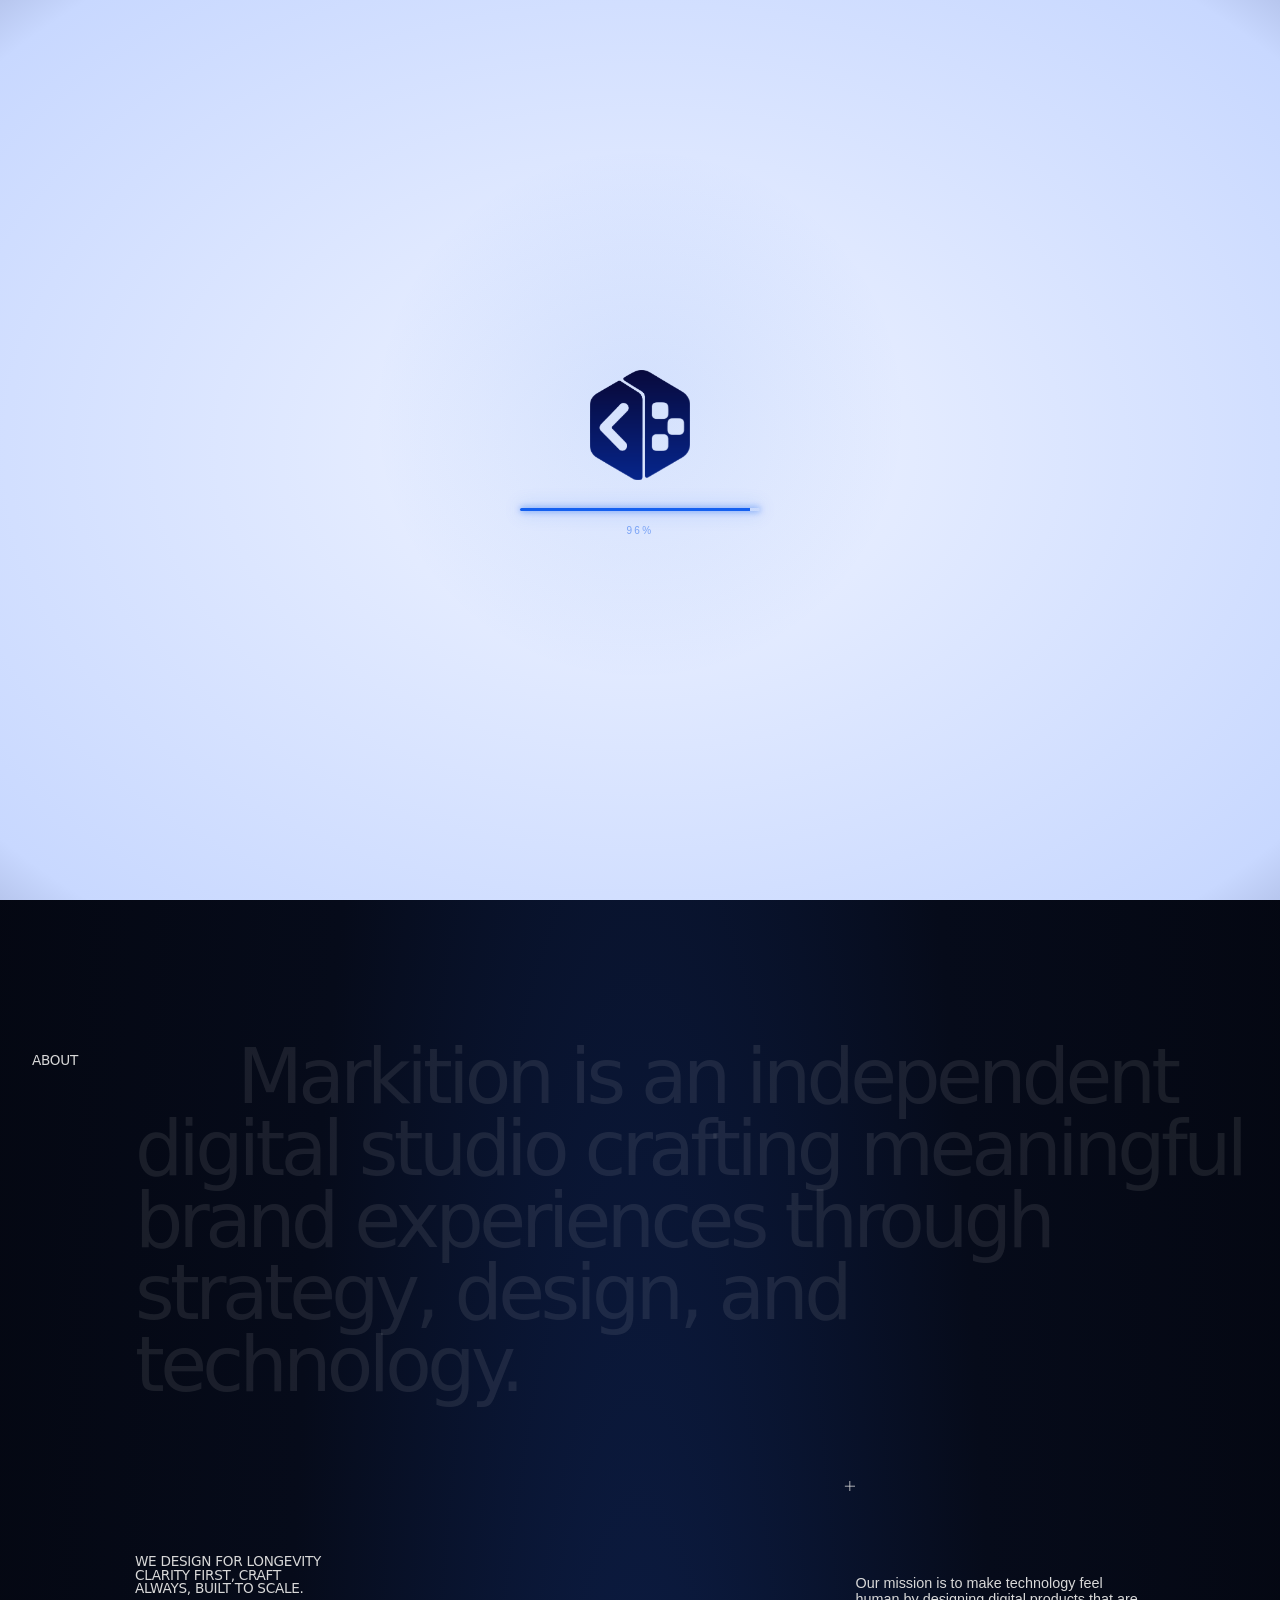
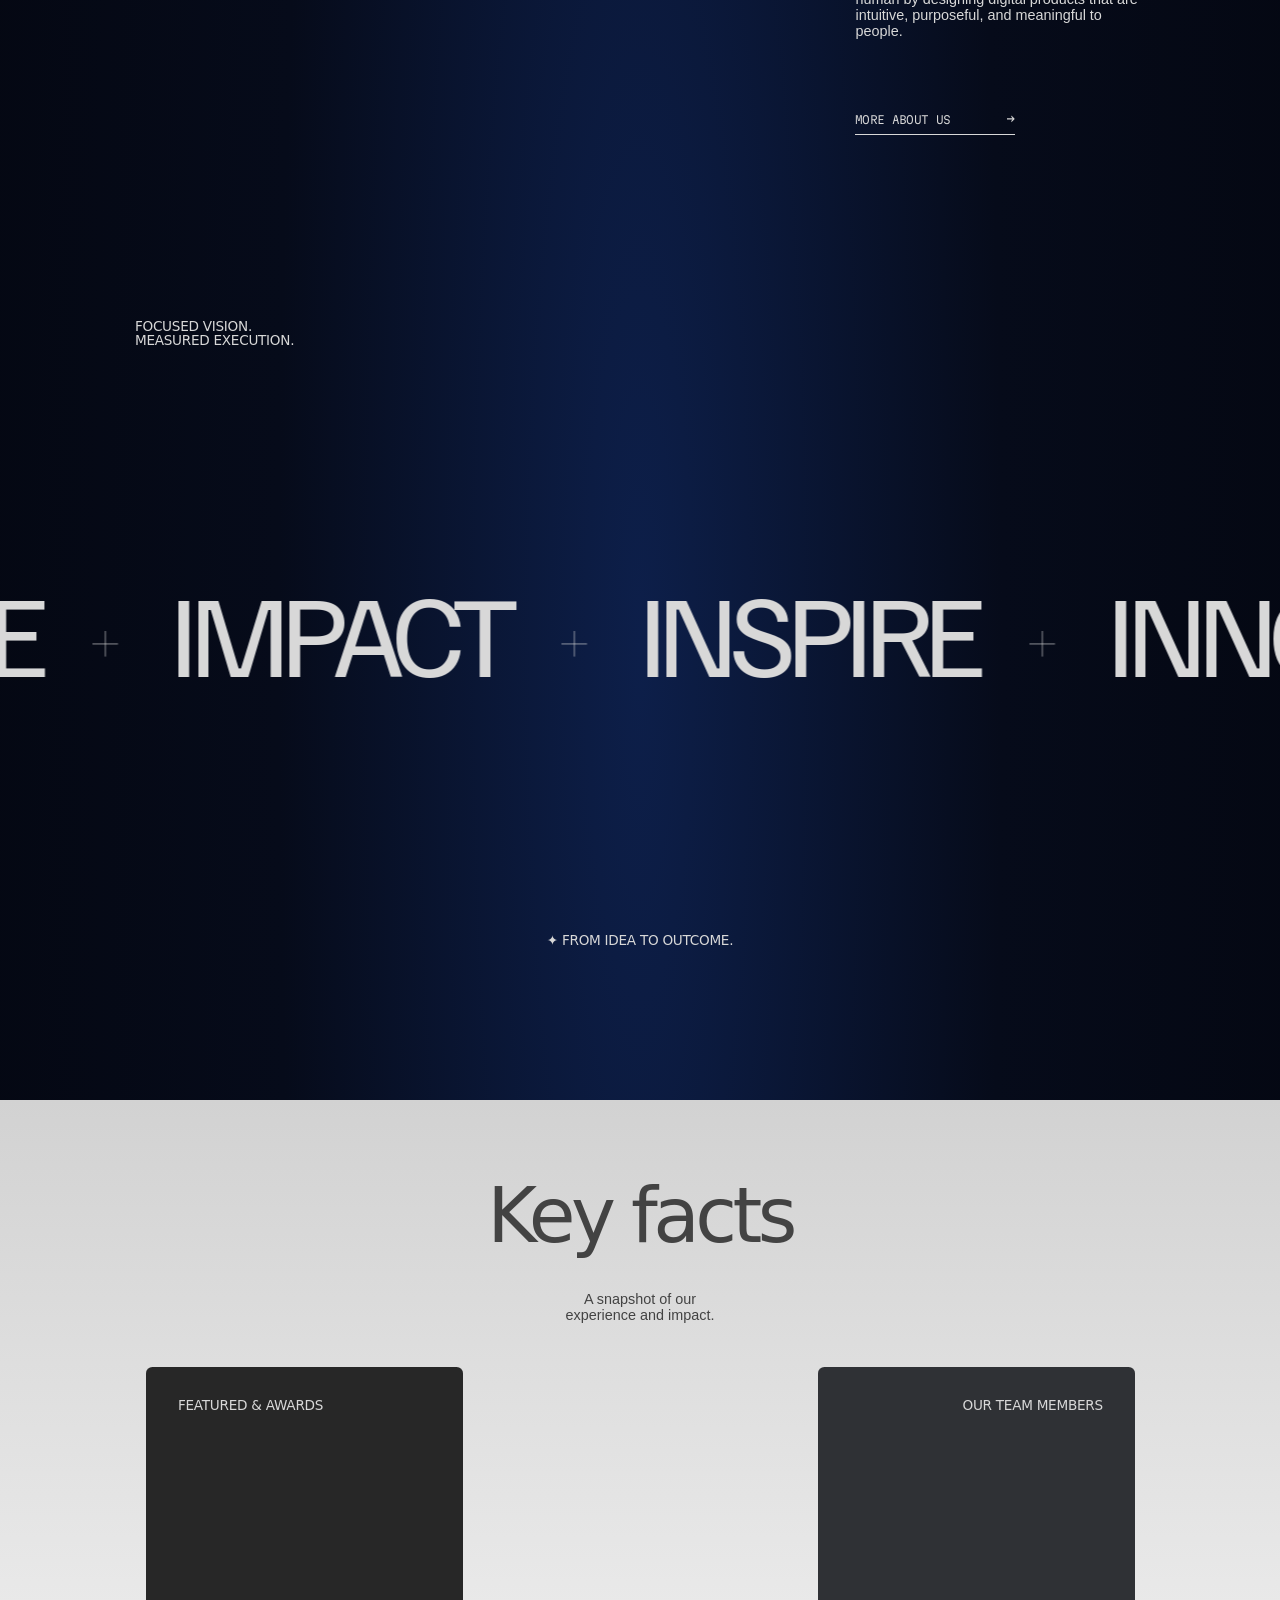
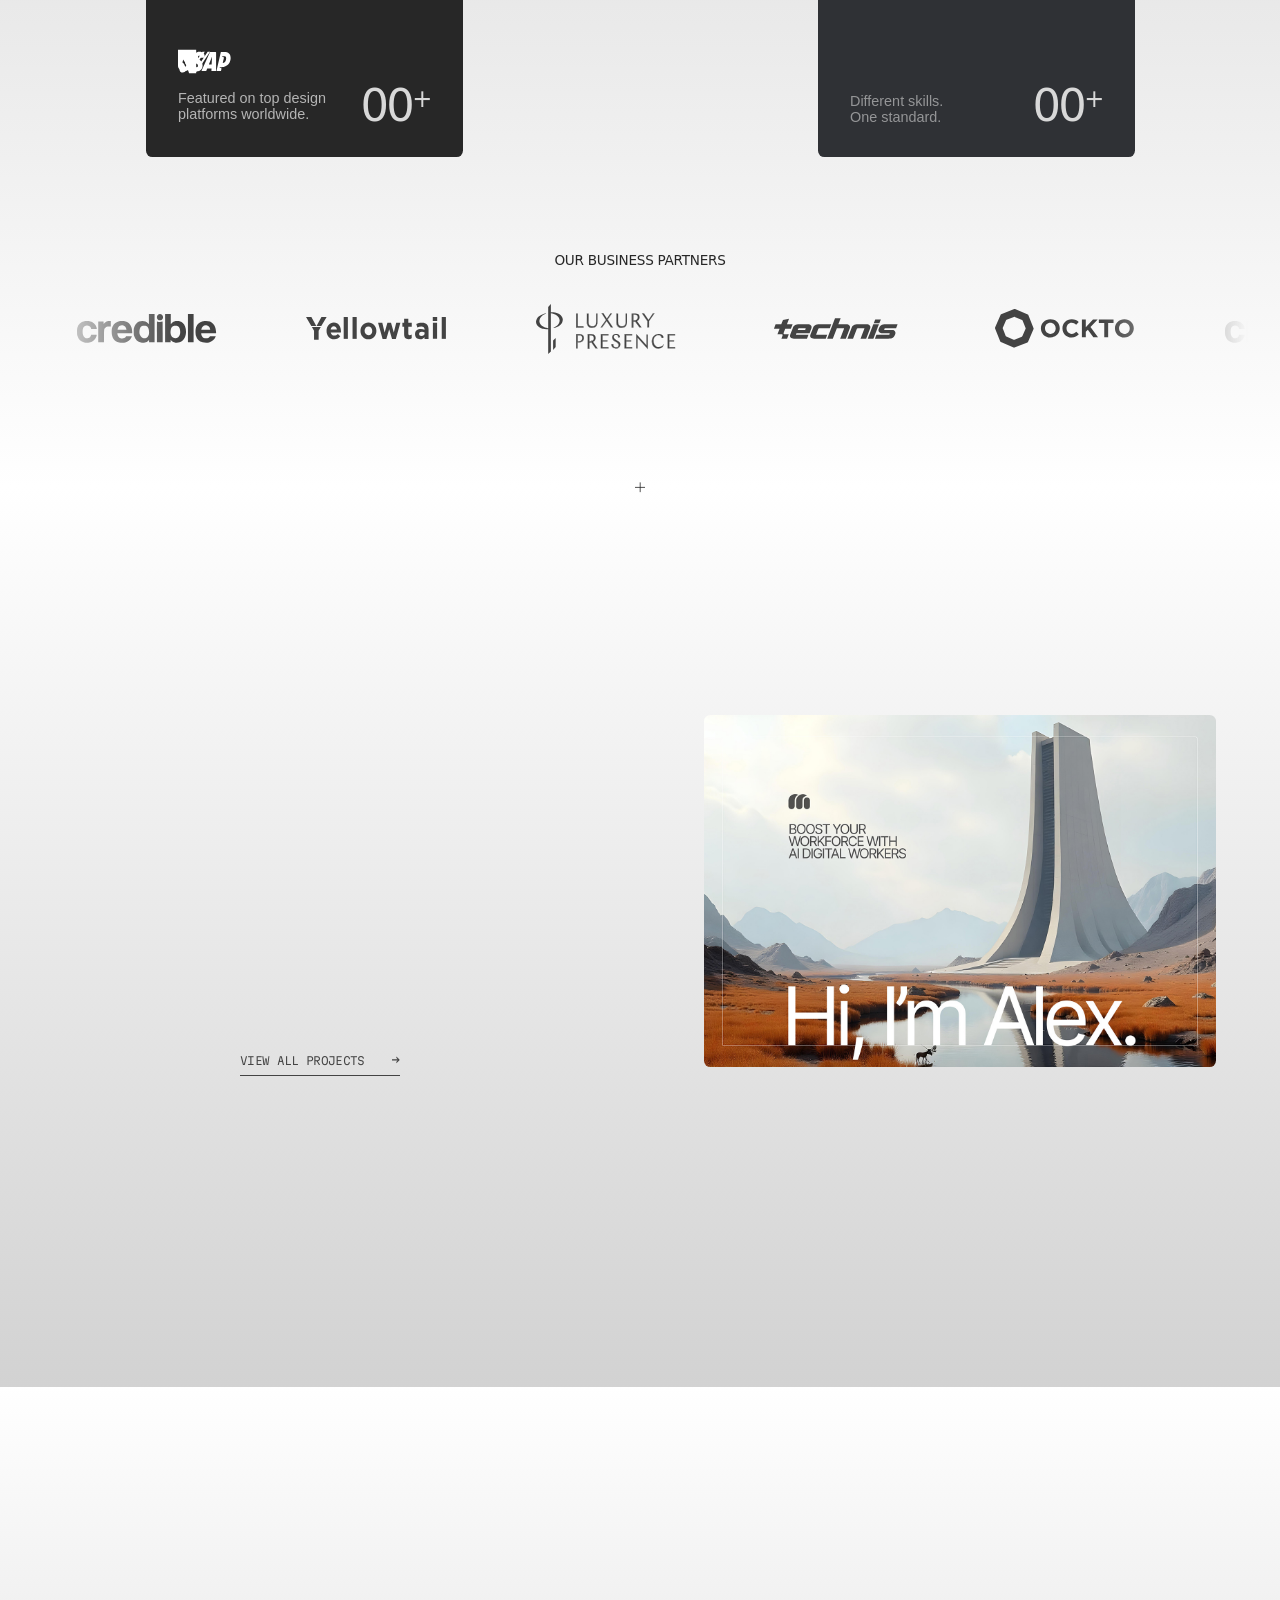
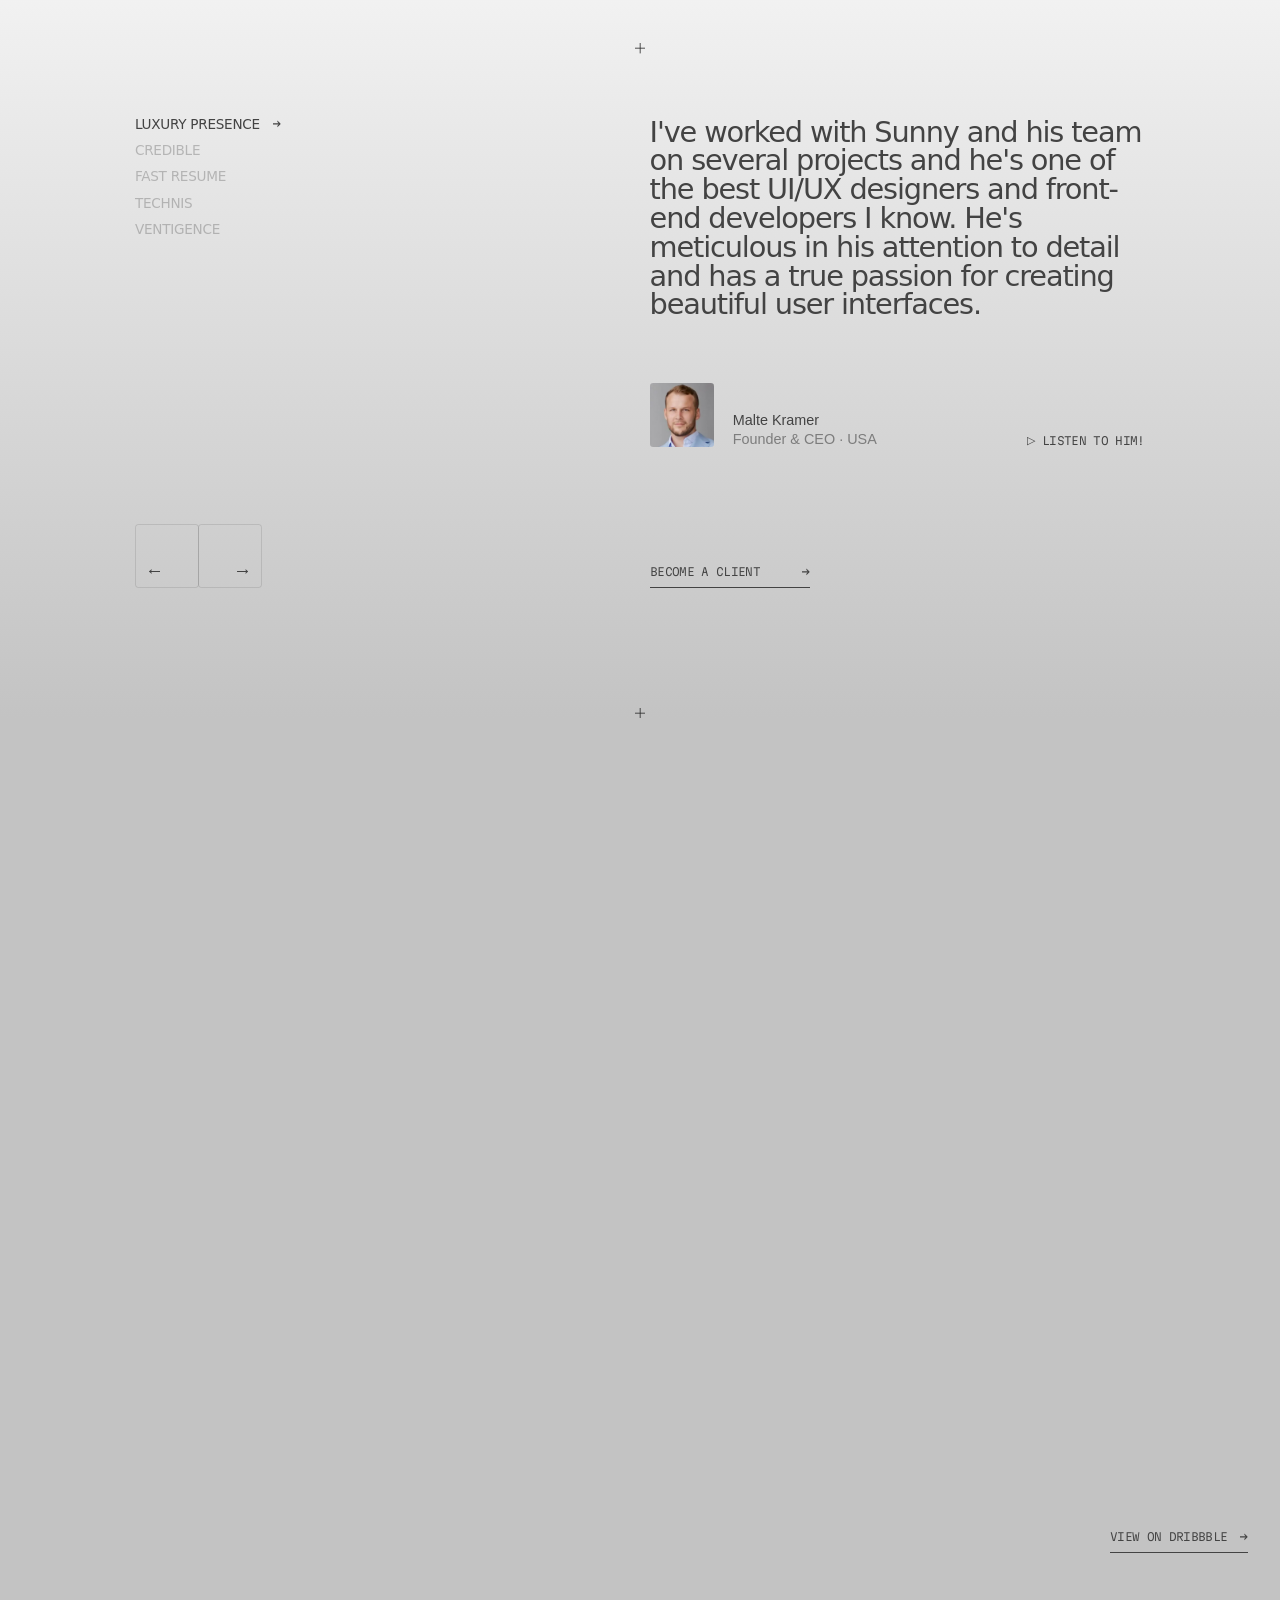
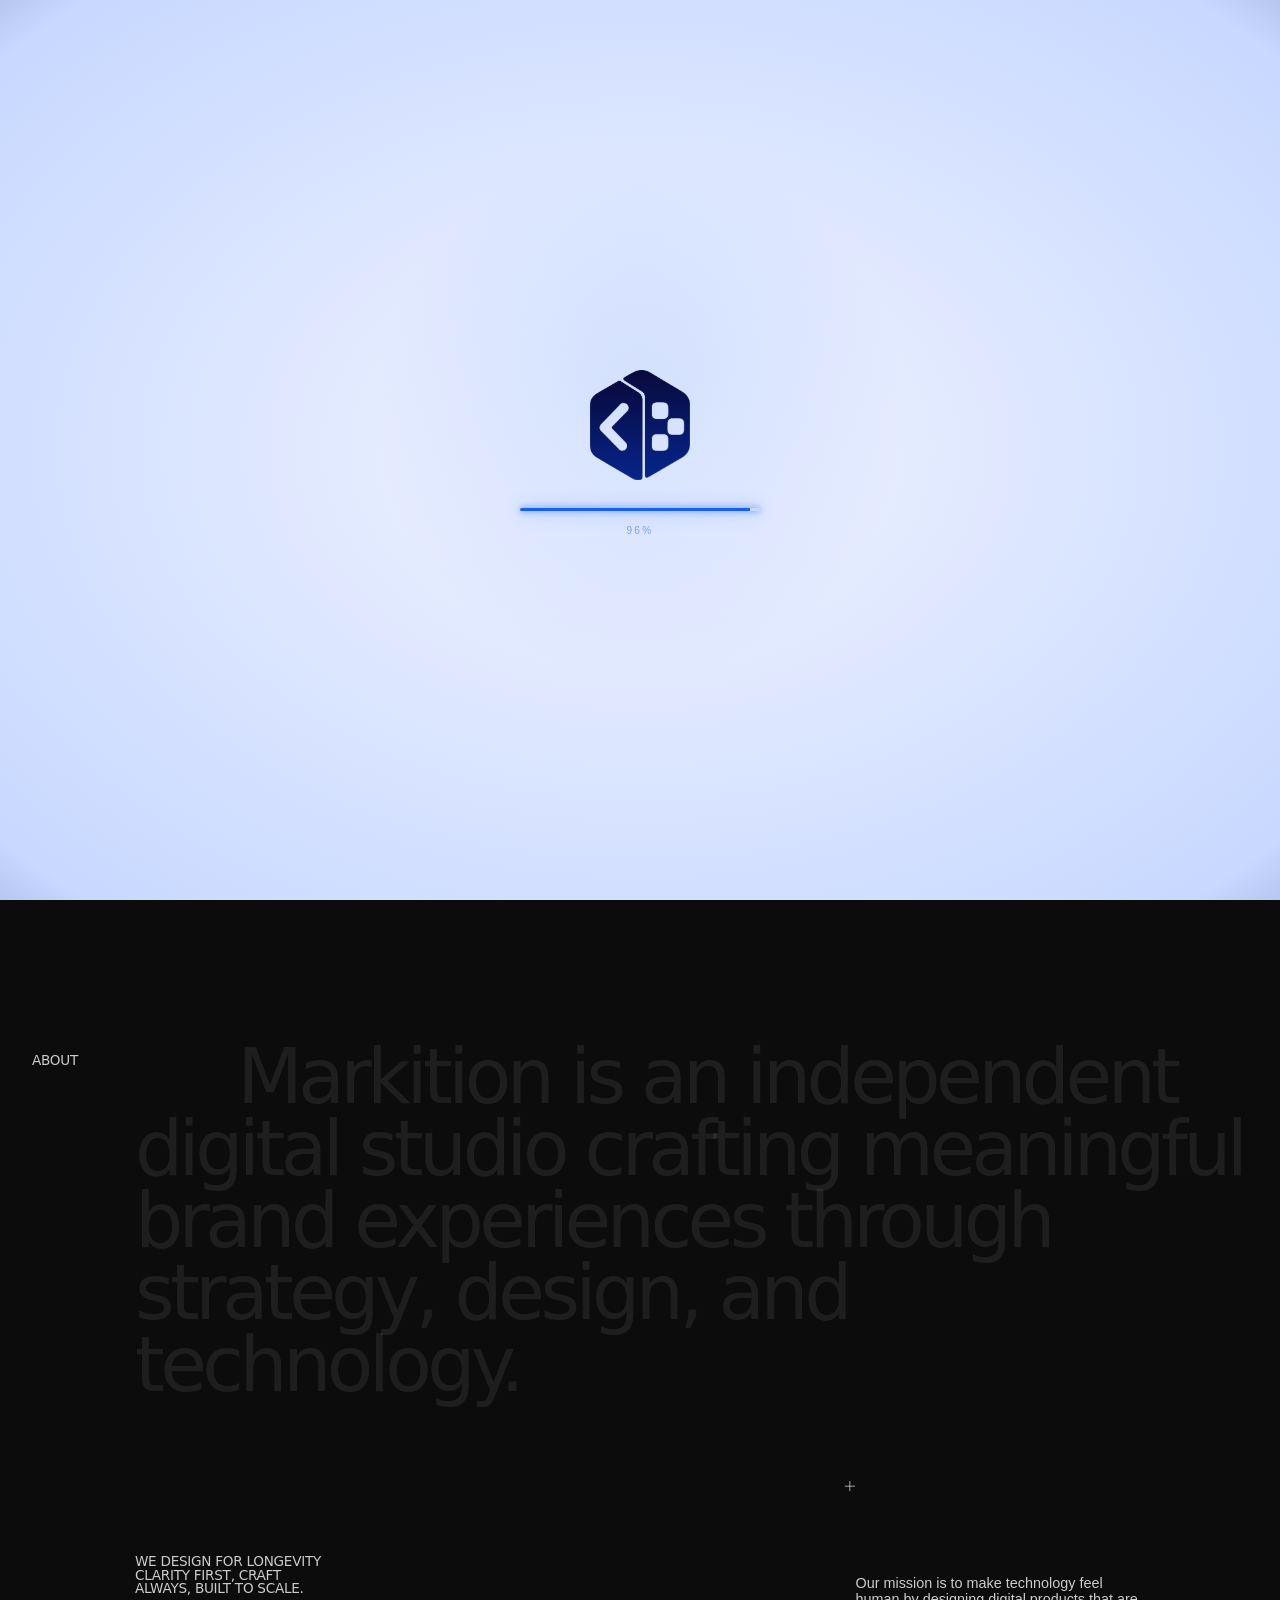
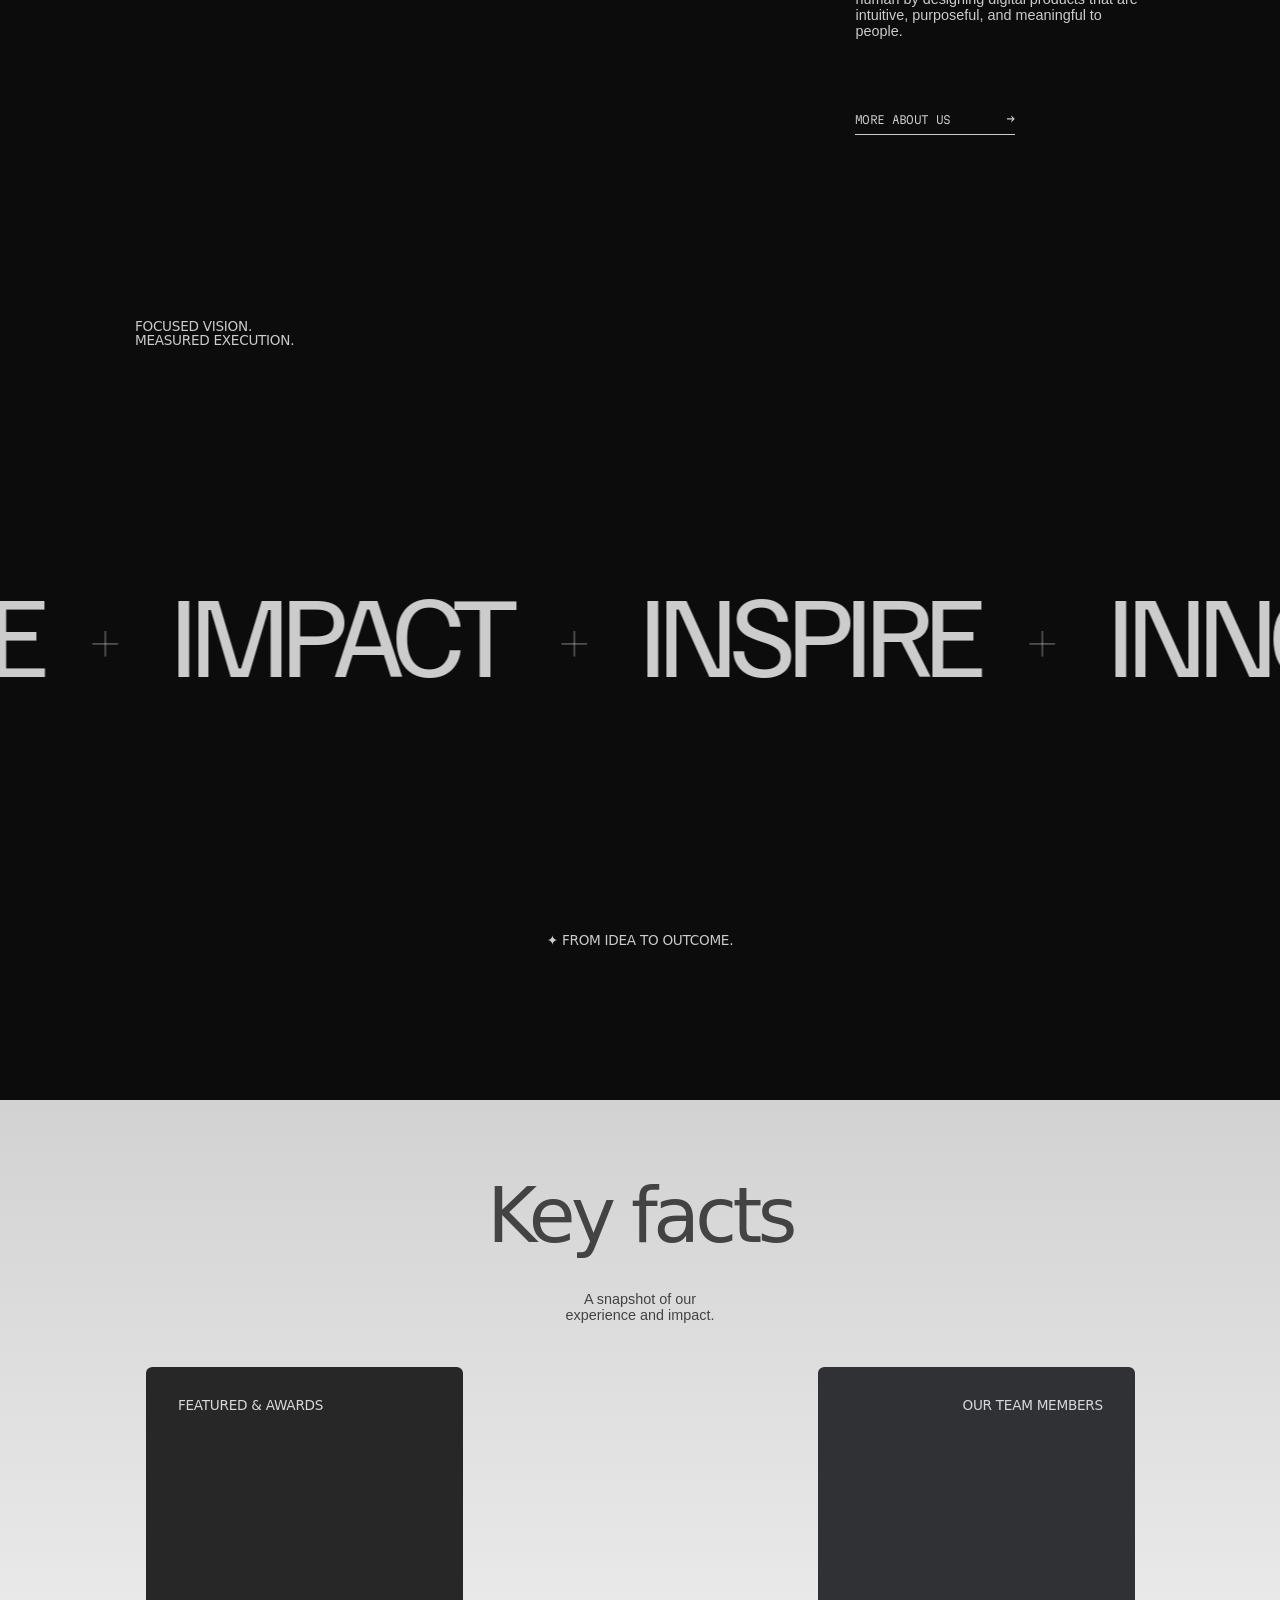
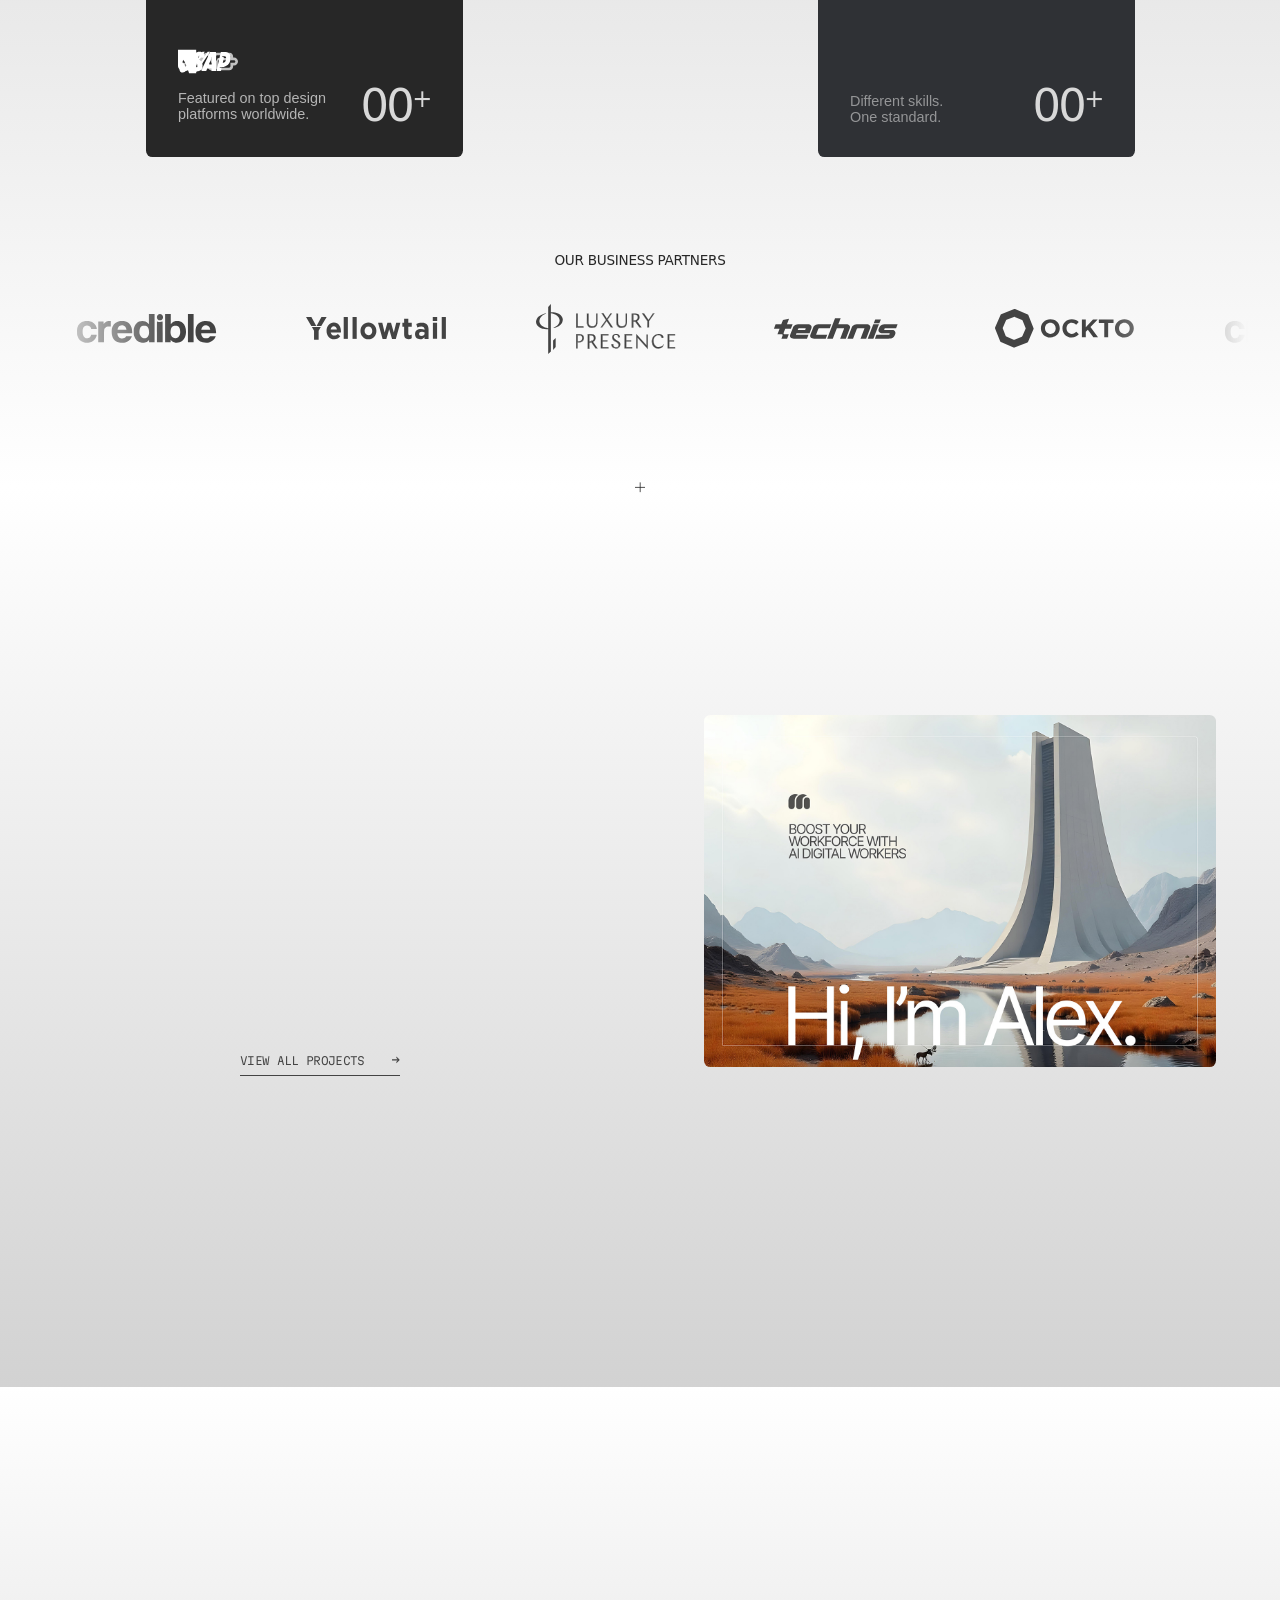
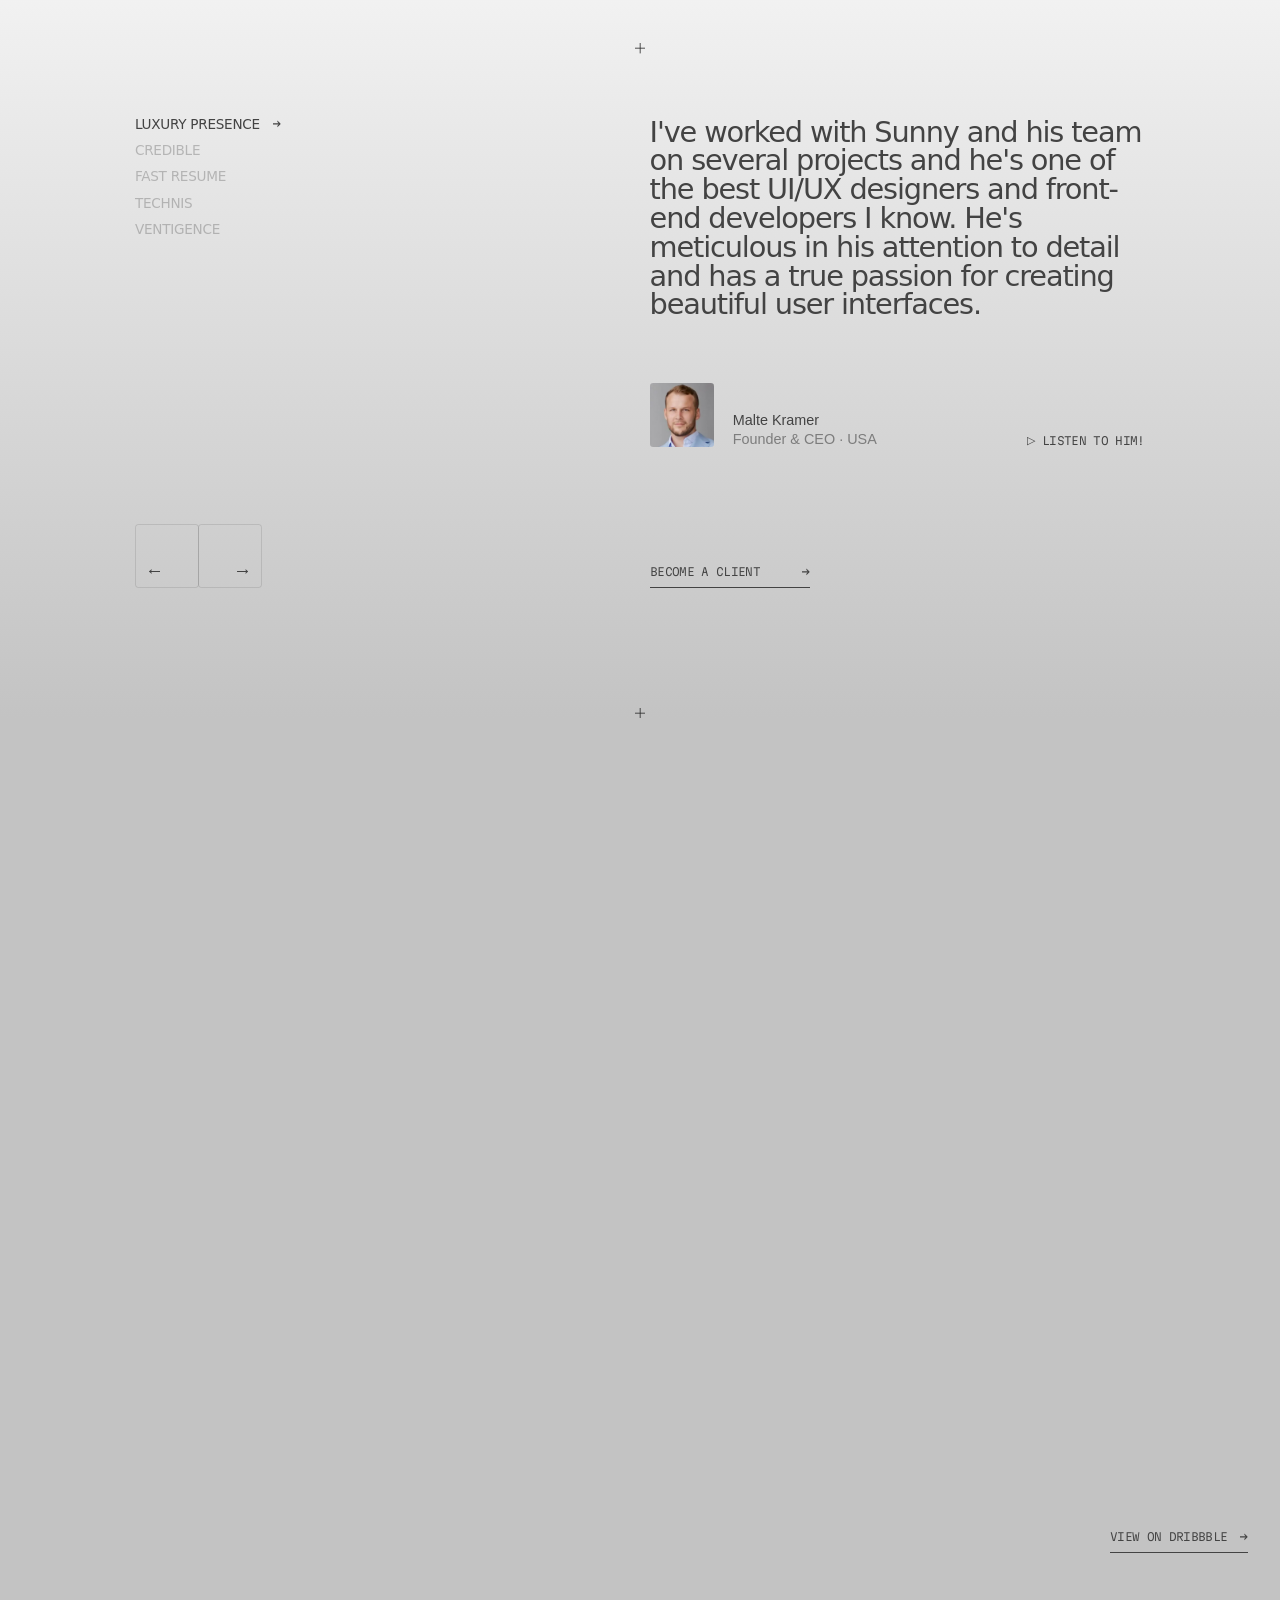
